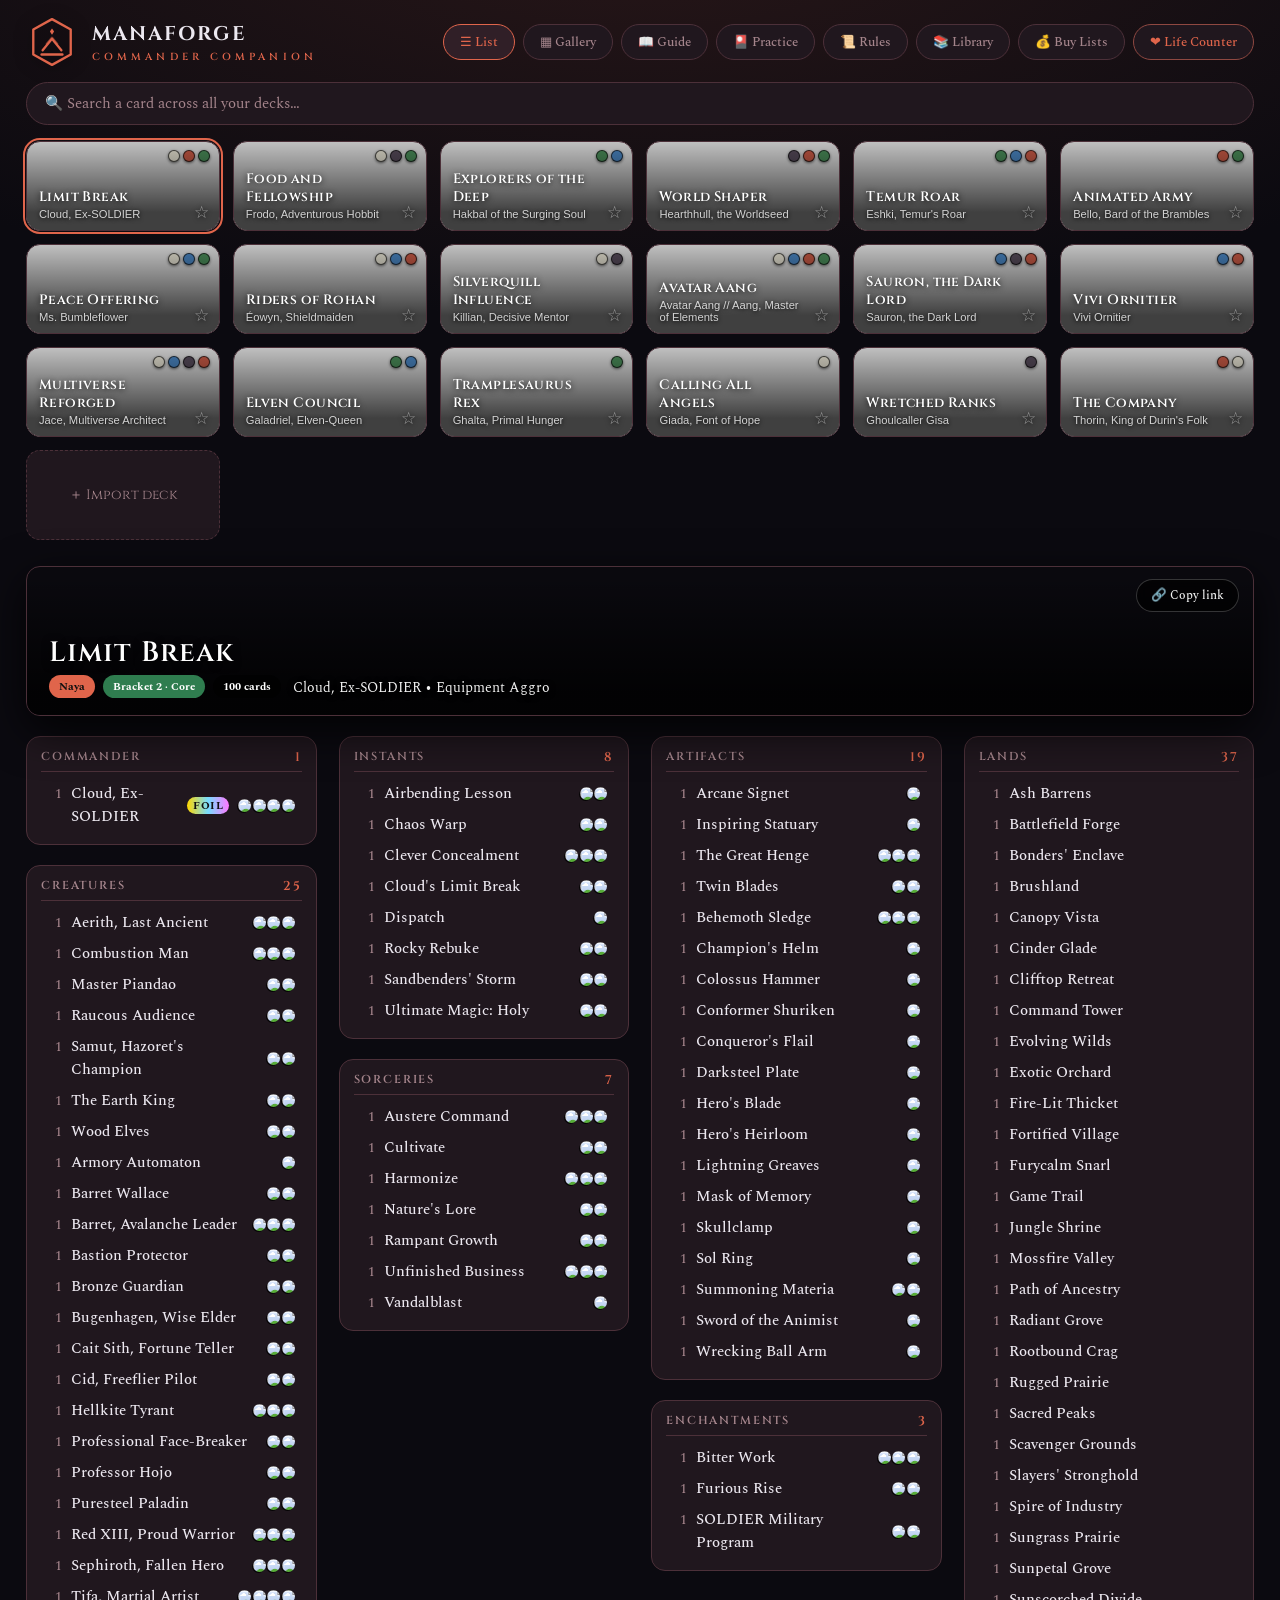
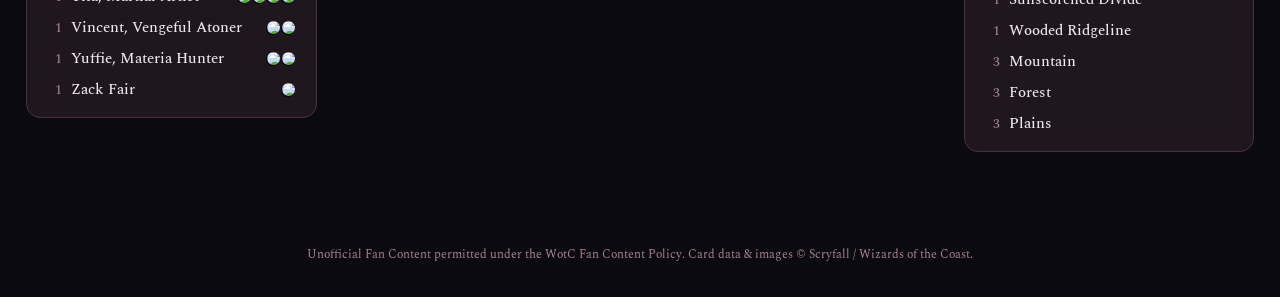
==== app.html @ bbaaf02a "Limit Break: Cloud plays the FIC 210 foil proxy art Co-Authored-By: Claude Opus 5.5 <noreply@anthrop" ====
<!DOCTYPE html>
<html lang="en" data-view="list">
<head>
<meta charset="utf-8">
<meta name="viewport" content="width=device-width, initial-scale=1, user-scalable=no">
<title>Manaforge — Command your decks</title>
<meta name="description" content="Manaforge — the Commander companion for the table. Deck library, play guides, mulligan trainer, life counter and solo goldfish table. Free, no account, works offline.">
<meta name="theme-color" content="#0b0a10">
<meta property="og:type" content="website">
<meta property="og:site_name" content="Manaforge">
<meta property="og:url" content="https://fraseraphael.github.io/mtg-companion/app.html">
<meta property="og:title" content="Manaforge — Moxfield builds your deck. Manaforge plays it.">
<meta property="og:description" content="A free Commander companion for the table: play guides, a mulligan trainer, a multiplayer life counter and a solo goldfish table. Paste a Moxfield export and go. No account.">
<meta property="og:image" content="https://fraseraphael.github.io/mtg-companion/og-manaforge.png">
<meta property="og:image:width" content="1200">
<meta property="og:image:height" content="630">
<meta property="og:image:alt" content="Manaforge's goldfish table and mulligan trainer on a phone">
<meta name="twitter:card" content="summary_large_image">
<meta name="twitter:title" content="Manaforge — Moxfield builds your deck. Manaforge plays it.">
<meta name="twitter:description" content="A free Commander companion for the table: play guides, a mulligan trainer, a life counter and a solo goldfish table. Paste a Moxfield export and go.">
<meta name="twitter:image" content="https://fraseraphael.github.io/mtg-companion/og-manaforge.png">
<link rel="canonical" href="https://fraseraphael.github.io/mtg-companion/app.html">
<link rel="manifest" href="deck-viewer.webmanifest">
<link rel="icon" href="icon-192.png">
<link rel="apple-touch-icon" href="icon-192.png">
<link rel="preconnect" href="https://fonts.googleapis.com">
<link rel="preconnect" href="https://fonts.gstatic.com" crossorigin>
<link href="https://fonts.googleapis.com/css2?family=Cinzel:wght@500;600;700&family=Spectral:ital,wght@0,400;0,500;0,600;1,400&display=swap" rel="stylesheet">
<style>
  :root {
    --font-display: 'Cinzel', 'Georgia', serif;
    --font-body: 'Spectral', 'Georgia', serif;
    --acc: #d9b45c;
    --ink: #0b0a10;
    --bgmix: color-mix(in srgb, var(--acc) 14%, var(--ink));
    --panel: color-mix(in srgb, var(--acc) 6%, #14121b);
    --panel2: color-mix(in srgb, var(--acc) 12%, #181522);
    --hover: color-mix(in srgb, var(--acc) 22%, #1c1926);
    --border: color-mix(in srgb, var(--acc) 20%, #272334);
    --text: #ece8f0;
    --muted: color-mix(in srgb, var(--acc) 22%, #948e9e);
    --shadow: 0 14px 44px #000c;
    --radius: 14px;
  }
  * { box-sizing: border-box; margin: 0; padding: 0; -webkit-tap-highlight-color: transparent; }
  html, body { min-height: 100vh; }
  body {
    background: var(--ink);
    background-image: radial-gradient(ellipse 120% 70% at 50% -10%, var(--bgmix) 0%, var(--ink) 65%);
    background-attachment: fixed;
    color: var(--text); font-family: var(--font-body);
    transition: background-image 0.4s;
  }
  .topbar {
    display: flex; align-items: center; justify-content: space-between; gap: 14px;
    padding: 16px 26px 4px; max-width: 1280px; margin: 0 auto; flex-wrap: wrap;
  }
  .brand { display: flex; align-items: center; gap: 14px; }
  .brand .mark { display: block; filter: drop-shadow(0 2px 8px #0008); }
  .brand .w1 { font-family: var(--font-display); font-size: 1.24rem; letter-spacing: 0.1em; text-transform: uppercase; color: var(--text); font-weight: 700; }
  .brand .w2 { font-family: var(--font-display); font-size: 0.64rem; letter-spacing: 0.4em; text-transform: uppercase; color: var(--acc); font-weight: 600; margin-top: 3px; }
  .controls { display: flex; gap: 8px; flex-wrap: wrap; }
  .ctl {
    background: var(--panel); border: 1px solid var(--border); color: var(--muted);
    border-radius: 999px; padding: 7px 16px; cursor: pointer; font-size: 0.8rem; transition: all 0.15s;
    font-family: var(--font-body); font-weight: 500;
  }
  .ctl:hover { color: var(--text); background: var(--panel2); }
  .ctl.active { color: var(--acc); border-color: var(--acc); background: var(--panel2); }
  .ctl.life { color: #e0654b; border-color: color-mix(in srgb, #e0654b 45%, var(--border)); }
  .decknav {
    display: grid; grid-template-columns: repeat(auto-fit, minmax(185px, 1fr));
    gap: 13px; padding: 16px 26px; max-width: 1280px; margin: 0 auto;
  }
  .decktab {
    position: relative; border-radius: var(--radius); overflow: hidden; cursor: pointer;
    border: 1px solid var(--border); height: 90px; background-size: cover; background-position: center 25%;
    transition: transform 0.16s, box-shadow 0.16s; text-align: left; padding: 0; flex-shrink: 0;
  }
  .decktab:hover { transform: translateY(-3px); box-shadow: var(--shadow); }
  .decktab .veil { position: absolute; inset: 0; background: linear-gradient(180deg, #0003 0%, #000b 80%); display: flex; flex-direction: column; justify-content: flex-end; padding: 10px 12px; }
  .decktab .d-name { color: #fff; font-family: var(--font-display); font-weight: 600; font-size: 0.85rem; letter-spacing: 0.03em; text-shadow: 0 1px 6px #000; }
  .decktab .d-sub { color: #ffffffc9; font-size: 0.7rem; margin-top: 2px; text-shadow: 0 1px 4px #000; }
  .decktab.active { outline: 2px solid var(--tab-acc); outline-offset: 1px; }
  .pips { position: absolute; top: 8px; right: 9px; }
  .pip { display: inline-block; width: 12px; height: 12px; border-radius: 50%; margin-left: 3px; border: 1.5px solid #000a; box-shadow: 0 1px 3px #0009; }
  .pip.W { background: #f8f4e3; } .pip.U { background: #4f8fd0; } .pip.B { background: #5c5060; }
  .pip.R { background: #d6604a; } .pip.G { background: #4f965f; }
  main { max-width: 1280px; margin: 0 auto; padding: 2px 26px 70px; }
  .hero {
    position: relative; border-radius: var(--radius); overflow: hidden; border: 1px solid var(--border);
    height: 150px; background-size: cover; background-position: center 22%; margin: 8px 0 20px; box-shadow: var(--shadow);
  }
  .hero .veil { position: absolute; inset: 0; display: flex; flex-direction: column; justify-content: flex-end; padding: 16px 22px; background: linear-gradient(180deg, #0002 10%, #000c 85%); }
  .hero h2 { font-family: var(--font-display); font-weight: 600; font-size: 1.75rem; letter-spacing: 0.04em; color: #fff; text-shadow: 0 2px 10px #000; }
  .hero p { color: #fffffff2; font-size: 0.88rem; margin-top: 4px; text-shadow: 0 1px 6px #000; }
  .hero .badge { display: inline-block; background: var(--acc); color: #101010; font-size: 0.71rem; font-weight: 700; padding: 3px 10px; border-radius: 999px; margin-right: 8px; text-shadow: none; vertical-align: 2px; }
  .hero .badge.dim { background: #000a; color: #fff; }
  /* Bracket badge, WotC Commander Brackets: 1 Exhibition / 2 Core / 3 Upgraded /
     4 Optimized / 5 cEDH. Colour ramps with power so a pod read is instant. */
  .hero .badge.br { background: #2f7d4f; color: #fff; }
  .hero .badge.br[data-b="3"] { background: #b8862b; }
  .hero .badge.br[data-b="4"] { background: #c2502e; }
  .hero .badge.br[data-b="5"] { background: #a01f2e; }
  /* Share control: floats over the hero art, top-right, so a deck link is one tap away. */
  .hero .sharebtn {
    position: absolute; top: 12px; right: 14px; z-index: 2;
    background: #000000a6; border: 1px solid #ffffff33; color: #fffffff2;
    border-radius: 999px; padding: 6px 14px; cursor: pointer; font-size: 0.78rem;
    font-family: var(--font-body); font-weight: 500; backdrop-filter: blur(6px);
    transition: all 0.15s; text-shadow: none; white-space: nowrap;
  }
  .hero .sharebtn:hover { background: var(--acc); border-color: var(--acc); color: #101010; }
  .hero .sharebtn.copied { background: var(--acc); border-color: var(--acc); color: #101010; }
  .columns { column-width: 275px; column-gap: 22px; }
  .section { break-inside: avoid; margin-bottom: 20px; background: var(--panel); border: 1px solid var(--border); border-radius: var(--radius); padding: 12px 14px; }
  .section h3 {
    font-family: var(--font-display); font-weight: 600;
    font-size: 0.72rem; text-transform: uppercase; letter-spacing: 0.16em; color: var(--muted);
    padding-bottom: 7px; margin-bottom: 6px; border-bottom: 1px solid var(--border);
  }
  .section h3 .cnt { float: right; color: var(--acc); font-size: 0.8rem; }
  .card-row { display: flex; gap: 9px; padding: 4px 7px; border-radius: 7px; font-size: 0.93rem; font-weight: 500; cursor: default; align-items: baseline; }
  .card-row:hover { background: var(--hover); }
  .card-row .qty { color: var(--muted); min-width: 1.1em; text-align: right; font-size: 0.8rem; }
  .card-row .nm { flex: 1; }
  .card-row .mana { white-space: nowrap; display: inline-flex; gap: 1.5px; align-self: center; }
  .card-row .mana img { width: 13px; height: 13px; display: block; border-radius: 50%; box-shadow: -1px 1px 0 rgba(0,0,0,0.85); }
  .gal-section { margin-bottom: 26px; }
  .gal-section h3 { font-family: var(--font-display); font-weight: 600; font-size: 0.76rem; text-transform: uppercase; letter-spacing: 0.16em; color: var(--muted); margin: 0 4px 10px; }
  .gal-section h3 .cnt { color: var(--acc); margin-left: 8px; }
  .grid { display: grid; grid-template-columns: repeat(auto-fill, minmax(150px, 1fr)); gap: 12px; }
  .gcard { position: relative; border-radius: 8px; cursor: default; transition: transform 0.14s; }
  .gcard img { width: 100%; border-radius: 4.5%/3.5%; display: block; box-shadow: 0 4px 14px #0007; background: var(--panel2); aspect-ratio: 488/680; }
  .gcard:hover { transform: scale(1.045); z-index: 2; }
  .gcard .flipbtn {
    position: absolute; bottom: 6px; right: 6px; width: 28px; height: 28px; border-radius: 50%; z-index: 2;
    border: 1px solid #ffffff45; background: #000000a8; color: var(--acc); cursor: pointer; font-size: 0.9rem; line-height: 1;
  }
  .gcard[data-face="back"] img { box-shadow: 0 0 0 2px var(--acc), 0 4px 14px #0007; }
  /* finish overlays: a foil sheen, a surge-foil ripple, an etched metal grain — read off the decklist marker */
  .gcard.fx::after { content: ""; position: absolute; inset: 0; border-radius: 4.5%/3.5%; pointer-events: none; mix-blend-mode: screen; }
  .gcard.fx-foil::after { opacity: 0.5; background: linear-gradient(115deg, transparent 22%, rgba(255,70,160,0.55) 36%, rgba(70,230,255,0.55) 46%, rgba(255,240,80,0.55) 56%, rgba(120,255,140,0.45) 64%, transparent 78%); background-size: 320% 320%; animation: foilsheen 5s ease-in-out infinite alternate; }
  .gcard.fx-surge::after { opacity: 0.6; background:
      repeating-radial-gradient(ellipse 140% 60% at 50% 115%, rgba(255,60,180,0.0) 0 7px, rgba(255,60,180,0.5) 7px 10px, rgba(60,220,255,0.5) 10px 13px, rgba(255,235,90,0.5) 13px 16px, rgba(90,255,150,0.45) 16px 19px, transparent 19px 26px),
      linear-gradient(115deg, transparent 30%, rgba(255,255,255,0.55) 50%, transparent 70%);
    background-size: 100% 100%, 320% 320%; animation: surgesheen 3.2s linear infinite; }
  .gcard.fx-etched::after { opacity: 0.45; background:
      repeating-linear-gradient(45deg, rgba(255,255,255,0.28) 0 1.5px, transparent 1.5px 5px),
      linear-gradient(115deg, transparent 30%, rgba(255,220,140,0.6) 50%, transparent 70%);
    background-size: 100% 100%, 320% 320%; animation: foilsheen 6s ease-in-out infinite alternate; }
  .gcard .finbadge { position: absolute; bottom: 6px; left: 6px; background: linear-gradient(90deg,#ffd700,#7df,#f7f); color: #101010; font-size: 0.58rem; font-weight: 700; letter-spacing: 0.04em; border-radius: 999px; padding: 1px 7px; pointer-events: none; }
  .gcard.fx-surge .finbadge { background: linear-gradient(90deg,#f7f,#7df,#8f8,#ffd700); }
  .gcard.fx-etched .finbadge { background: linear-gradient(90deg,#e8d9a8,#fff,#c9b77a); }
  .card-row .fin { font-size: 0.68rem; font-weight: 700; letter-spacing: 0.04em; text-transform: uppercase; background: linear-gradient(90deg,#ffd700,#7df,#f7f); color: #101010; border-radius: 999px; padding: 0 6px; margin-left: 6px; align-self: center; }
  @keyframes foilsheen { from { background-position: 0% 0%; } to { background-position: 100% 100%; } }
  @keyframes surgesheen { from { background-position: 0 0, 0% 0%; } to { background-position: 0 0, 100% 100%; } }
  @media (prefers-reduced-motion: reduce) { .gcard.fx::after { animation: none; } }
  .gcard .qbadge { position: absolute; top: -7px; right: -7px; background: var(--acc); color: #101010; font-size: 0.72rem; font-weight: 700; border-radius: 999px; padding: 2px 8px; box-shadow: 0 2px 6px #0008; }
  /* ---------- GUIDE VIEW ---------- */
  .guide-cols { column-width: 330px; column-gap: 22px; }
  .gsec { break-inside: avoid; margin-bottom: 20px; background: var(--panel); border: 1px solid var(--border); border-radius: var(--radius); padding: 14px 16px; }
  .gsec h3 { font-family: var(--font-display); font-weight: 600; font-size: 0.74rem; text-transform: uppercase; letter-spacing: 0.16em; color: var(--acc); padding-bottom: 8px; margin-bottom: 8px; border-bottom: 1px solid var(--border); }
  .gsec p, .gsec li { font-size: 0.9rem; line-height: 1.5; color: var(--text); }
  .gsec ul { list-style: none; }
  .gsec li { padding: 4px 0 4px 2px; }
  .gsec li b:first-child, .gsec .kc { color: var(--acc); }
  .gsec .kc { cursor: default; font-weight: 600; }
  .gsec .kc:hover { text-decoration: underline dotted; }
  .gsec .phase { color: var(--acc); font-weight: 600; }
  .gsec li.keep::before { content: "\2713  "; color: #5fae6a; font-weight: 700; }
  .gsec li.ship::before { content: "\2717  "; color: #d6604a; font-weight: 700; }
  .gsec li.tip::before { content: "\2726  "; color: var(--acc); }
  [data-view="list"] .gallery, [data-view="list"] .guide, [data-view="list"] .hand { display: none; }
  [data-view="gallery"] .columns, [data-view="gallery"] .guide, [data-view="gallery"] .hand { display: none; }
  [data-view="guide"] .columns, [data-view="guide"] .gallery, [data-view="guide"] .hand { display: none; }
  [data-view="hand"] .columns, [data-view="hand"] .gallery, [data-view="hand"] .guide { display: none; }
  /* ---------- MULLIGAN TRAINER ---------- */
  .hand-controls { display: flex; gap: 10px; flex-wrap: wrap; align-items: center; margin-bottom: 16px; }
  .hand-controls .ctl.primary { color: #101010; background: var(--acc); border-color: var(--acc); font-weight: 600; }
  .hand-note { color: var(--muted); font-size: 0.85rem; }
  .hand-grid { display: grid; grid-template-columns: repeat(auto-fill, minmax(130px, 1fr)); gap: 12px; margin-bottom: 18px; }
  .hand-grid .gcard img { box-shadow: 0 6px 18px #0009; }
  .verdict { border-radius: var(--radius); border: 1px solid var(--border); background: var(--panel); padding: 16px 18px; margin-bottom: 20px; }
  .verdict h3 { font-family: var(--font-display); letter-spacing: 0.12em; text-transform: uppercase; font-size: 0.9rem; margin-bottom: 10px; }
  .verdict.keep h3 { color: #5fae6a; } .verdict.risky h3 { color: #d9b45c; } .verdict.ship h3 { color: #d6604a; }
  .verdict li { font-size: 0.9rem; line-height: 1.5; margin: 4px 0 4px 18px; }
  .hand-empty { text-align: center; color: var(--muted); padding: 60px 20px; font-size: 0.95rem; }
  /* ---------- IMPORT ---------- */
  .decktab.importtile { background: var(--panel); display: flex; align-items: center; justify-content: center; border-style: dashed; }
  .decktab.importtile span { color: var(--muted); font-size: 0.85rem; font-family: var(--font-display); }
  .decktab.importtile:hover span { color: var(--acc); }
  .tab-fav {
    position: absolute; bottom: 5px; right: 7px; z-index: 2; background: none; border: none;
    font-size: 1.05rem; line-height: 1; cursor: pointer; color: #ffffff7a; text-shadow: 0 1px 5px #000;
    padding: 3px; transition: transform 0.12s, color 0.12s;
  }
  .tab-fav:hover { transform: scale(1.25); color: #fff; }
  .tab-fav.faved { color: #f5c542; }
  .decktab .d-name, .decktab .d-sub { padding-right: 22px; }
  .tab-x {
    position: absolute; top: 6px; left: 8px; z-index: 2; width: 22px; height: 22px; border-radius: 50%;
    border: 1px solid #ffffff40; background: #00000080; color: #fff; font-size: 0.7rem; cursor: pointer; line-height: 1;
  }
  #importov .ovpanel { width: min(94vw, 560px); text-align: left; }
  #importov textarea {
    width: 100%; height: 200px; background: var(--panel2); border: 1px solid var(--border); border-radius: 10px;
    color: var(--text); font-family: monospace; font-size: 0.8rem; padding: 10px; outline: none; resize: vertical;
  }
  #importov input[type="text"], #importov select {
    width: 100%; background: var(--panel2); border: 1px solid var(--border); border-radius: 10px;
    color: var(--text); font-family: var(--font-body); font-size: 0.9rem; padding: 8px 12px; outline: none; margin-top: 8px;
  }
  #importov .ilabel { font-size: 0.7rem; text-transform: uppercase; letter-spacing: 0.14em; color: var(--muted); margin-top: 12px; font-family: var(--font-display); }
  #importStatus { font-size: 0.85rem; color: var(--muted); margin-top: 10px; min-height: 1.2em; }
  #importStatus.err { color: #d6604a; }
  /* Import validation surfaces. Every one of these is display:none until the importer has
     something real to say, so a clean 100-card paste never sees any of them. */
  #importProgress { margin-top: 14px; }
  .impbar { height: 6px; border-radius: 999px; background: var(--panel2); border: 1px solid var(--border); overflow: hidden; }
  .impbar i { display: block; height: 100%; width: 0; background: var(--acc); transition: width 0.18s ease-out; }
  .impprog { font-size: 0.8rem; color: var(--muted); margin-top: 7px; }
  .impwarn {
    margin-top: 14px; border: 1px solid #c98a3d66; border-left: 3px solid #c98a3d;
    border-radius: 10px; background: #c98a3d14; padding: 11px 13px;
  }
  .impwarn.bad { border-color: #d6604a66; border-left-color: #d6604a; background: #d6604a14; }
  .impwarn-t { font-size: 0.86rem; line-height: 1.45; color: var(--text); }
  .impwarn-t b { color: var(--acc); }
  .impwarn-sub { font-size: 0.76rem; color: var(--muted); margin-top: 5px; }
  .impnames { font-size: 0.8rem; color: var(--muted); margin-top: 8px; max-height: 118px; overflow-y: auto; line-height: 1.6; }
  .impnames .bad { color: #e08a5a; }
  .impulist { margin-top: 9px; max-height: 260px; overflow-y: auto; -webkit-overflow-scrolling: touch; }
  .impurow { padding: 9px 0; border-top: 1px solid var(--border); }
  .impurow:first-child { border-top: none; }
  .impuname { font-family: monospace; font-size: 0.82rem; color: var(--text); word-break: break-word; }
  .impurow.fixed .impuname { color: #57a468; text-decoration: none; }
  .impurow.dropped .impuname { color: var(--muted); text-decoration: line-through; }
  .impubtns { display: flex; gap: 8px; margin-top: 7px; flex-wrap: wrap; }
  .impubtns .lc-btn { min-height: 44px; min-width: 88px; flex: 1; }
  .impustate { font-size: 0.78rem; color: var(--muted); margin-top: 6px; }
  #importSave[disabled] { opacity: 0.45; cursor: not-allowed; }
  #imptoast {
    position: fixed; left: 50%; bottom: 22px; transform: translateX(-50%); z-index: 90;
    max-width: min(92vw, 420px); background: var(--panel); border: 1px solid var(--border);
    border-left: 3px solid var(--acc); border-radius: 10px; padding: 11px 15px;
    font-size: 0.84rem; color: var(--text); box-shadow: 0 8px 26px #000a; display: none;
  }
  #imptoast.open { display: block; }
  .ihelp { margin-top: 12px; border: 1px solid var(--border); border-radius: 10px; background: var(--panel2); }
  .ihelp summary {
    cursor: pointer; padding: 9px 13px; font-size: 0.82rem; color: var(--acc);
    font-family: var(--font-display); letter-spacing: 0.06em; list-style: none;
  }
  .ihelp summary::before { content: "\25B8  "; }
  .ihelp[open] summary::before { content: "\25BE  "; }
  .ihelp .ibody { padding: 2px 14px 12px; font-size: 0.85rem; line-height: 1.55; color: var(--text); }
  .ihelp ol { margin: 6px 0 10px 18px; }
  .ihelp li { margin: 5px 0; }
  .ihelp b { color: var(--acc); }
  .ihelp .iex {
    background: var(--ink); border: 1px solid var(--border); border-radius: 8px;
    font-family: monospace; font-size: 0.75rem; padding: 8px 12px; color: var(--muted); white-space: pre; overflow-x: auto;
  }
  .ihelp .inote { color: var(--muted); font-size: 0.78rem; margin-top: 8px; }
  /* ---------- LIBRARY (collection) ---------- */
  #lib { position: fixed; inset: 0; z-index: 160; background: var(--ink); background-image: radial-gradient(ellipse 120% 70% at 50% -10%, var(--bgmix) 0%, var(--ink) 65%); display: none; flex-direction: column; }
  #lib.open { display: flex; }
  .lib-bar { display: flex; align-items: center; gap: 8px; padding: 10px 14px; flex-wrap: wrap; background: var(--panel); border-bottom: 1px solid var(--border); }
  .lib-bar .ttl { font-family: var(--font-display); font-size: 0.8rem; letter-spacing: 0.2em; text-transform: uppercase; color: var(--acc); margin-right: 4px; }
  .lib-bar input, .lib-bar select {
    background: var(--panel2); border: 1px solid var(--border); border-radius: 999px; color: var(--text);
    font-family: var(--font-body); font-size: 0.85rem; padding: 7px 14px; outline: none;
  }
  .lib-bar input { flex: 1; min-width: 140px; }
  .lib-count { color: var(--muted); font-size: 0.8rem; white-space: nowrap; }
  .lib-grid { flex: 1; overflow-y: auto; padding: 14px; display: grid; grid-template-columns: repeat(auto-fill, minmax(170px, 1fr)); gap: 12px; align-content: flex-start; }
  .lib-grid .gcard { cursor: pointer; }
  #buy { position: fixed; inset: 0; z-index: 160; background: var(--ink); background-image: radial-gradient(ellipse 120% 70% at 50% -10%, var(--bgmix) 0%, var(--ink) 65%); display: none; flex-direction: column; }
  #buy.open { display: flex; }
  .buy-body { flex: 1; overflow-y: auto; padding: 14px; }
  .buy-proj { margin: 0 auto 26px; max-width: 900px; border: 1px solid var(--border); border-radius: 14px; background: var(--panel); overflow: hidden; }
  .buy-head { padding: 13px 16px; background: var(--panel2); border-bottom: 1px solid var(--border); }
  .buy-head h3 { margin: 0 0 3px; font-family: var(--font-display); color: var(--acc); font-size: 1.05rem; }
  .buy-head .meta { color: var(--muted); font-size: 0.78rem; }
  .buy-head .note { color: var(--muted); font-size: 0.78rem; margin-top: 6px; font-style: italic; }
  .buy-tier { padding: 8px 16px 4px; font-family: var(--font-display); font-size: 0.72rem; letter-spacing: 0.16em; text-transform: uppercase; color: var(--acc); }
  table.buy-tbl { width: 100%; border-collapse: collapse; font-size: 0.85rem; }
  table.buy-tbl th { text-align: left; color: var(--muted); font-weight: 600; font-size: 0.72rem; text-transform: uppercase; letter-spacing: 0.08em; padding: 6px 16px; border-bottom: 1px solid var(--border); }
  table.buy-tbl td { padding: 6px 16px; border-bottom: 1px solid rgba(255,255,255,0.045); }
  table.buy-tbl tr:hover td { background: rgba(255,255,255,0.035); }
  table.buy-tbl td.num { text-align: right; white-space: nowrap; font-variant-numeric: tabular-nums; }
  table.buy-tbl td.nm { cursor: pointer; }
  table.buy-tbl td.nm:hover { color: var(--acc); }
  .buy-sub { color: var(--muted); font-size: 0.74rem; }
  .buy-tot { padding: 10px 16px; background: var(--panel2); border-top: 1px solid var(--border); display: flex; justify-content: space-between; font-size: 0.86rem; }
  .buy-tot b { color: var(--acc); font-variant-numeric: tabular-nums; }
  @media (max-width: 720px) { table.buy-tbl th:nth-child(2), table.buy-tbl td:nth-child(2) { display: none; } }
  @media (max-width: 720px) { .lib-grid { grid-template-columns: repeat(auto-fill, minmax(104px, 1fr)); gap: 8px; } }
  .lib-empty { grid-column: 1/-1; text-align: center; color: var(--muted); padding: 50px 20px; }
  .deckbadge { position: absolute; top: 6px; left: 6px; max-width: calc(100% - 46px); overflow: hidden; text-overflow: ellipsis; white-space: nowrap; background: #101018ee; color: var(--text); border: 1px solid var(--acc); font-size: 0.6rem; font-weight: 600; border-radius: 999px; padding: 1px 7px; }
  .proxybadge { position: absolute; bottom: 6px; left: 6px; background: #2a2a2a; color: #f0d48a; border: 1px solid #f0d48a; font-size: 0.6rem; font-weight: 700; letter-spacing: 0.06em; border-radius: 999px; padding: 1px 7px; }
  .foilbadge { position: absolute; bottom: 6px; left: 6px; background: linear-gradient(90deg,#ffd700,#7df,#f7f); color: #101010; font-size: 0.6rem; font-weight: 700; border-radius: 999px; padding: 1px 7px; }
  /* ---------- GOLDFISH TABLE ---------- */
  #gf { position: fixed; inset: 0; z-index: 180; background: var(--ink); display: none; flex-direction: column; }
  #gf.open { display: flex; }
  .gf-bar {
    display: flex; align-items: center; gap: 6px; padding: 6px 8px; flex-wrap: wrap;
    background: var(--panel); border-bottom: 1px solid var(--border);
  }
  .gf-bar .lc-btn { padding: 8px 14px; font-size: 0.88rem; }
  .gf-bar .gf-turn { font-family: var(--font-display); color: var(--acc); font-size: 0.95rem; white-space: nowrap; }
  .gf-bar .gf-life { font-family: var(--font-display); color: var(--text); font-size: 1rem; white-space: nowrap; }
  .gf-zonebar {
    display: flex; gap: 6px; padding: 6px 8px; align-items: center; flex-wrap: wrap;
    background: color-mix(in srgb, var(--panel) 60%, var(--ink)); border-bottom: 1px solid var(--border);
  }
  .gf-chip {
    background: var(--panel2); border: 1px solid var(--border); border-radius: 999px; color: var(--muted);
    padding: 6px 15px; font-size: 0.86rem; cursor: pointer; font-family: var(--font-body);
  }
  .gf-chip.on { color: var(--acc); border-color: var(--acc); }
  .gf-field { flex: 1; overflow-y: auto; padding: 10px; display: flex; flex-wrap: wrap; gap: 8px; align-content: flex-start; }
  .gf-field.rows { flex-direction: column; flex-wrap: nowrap; gap: 4px; }
  .gfrow { display: flex; flex-wrap: wrap; gap: 8px; align-content: flex-start; min-height: 0; }
  .gfrow-label {
    font-family: var(--font-display); font-size: 0.6rem; text-transform: uppercase; letter-spacing: 0.2em;
    color: color-mix(in srgb, var(--muted) 65%, transparent); padding: 6px 2px 3px;
    border-bottom: 1px dashed color-mix(in srgb, var(--border) 60%, transparent); margin-bottom: 6px;
  }
  .gf-empty { width: 100%; text-align: center; color: var(--muted); padding: 40px 16px; font-size: 0.9rem; }
  #gflib { position: absolute; inset: 0; z-index: 30; background: color-mix(in srgb, var(--ink) 96%, transparent); display: none; flex-direction: column; }
  #gflib.open { display: flex; }
  .gflib-bar { display: flex; align-items: center; gap: 8px; padding: 10px 12px; background: var(--panel); border-bottom: 1px solid var(--border); flex-wrap: wrap; }
  .gflib-bar .ttl { font-family: var(--font-display); font-size: 0.78rem; letter-spacing: 0.2em; text-transform: uppercase; color: var(--acc); }
  .gflib-bar input { flex: 1; min-width: 150px; background: var(--panel2); border: 1px solid var(--border); border-radius: 999px;
    color: var(--text); font-family: var(--font-body); font-size: 0.88rem; padding: 8px 15px; outline: none; }
  .gflib-list { flex: 1; overflow-y: auto; padding: 10px 12px; }
  .gflib-row { display: flex; align-items: center; gap: 10px; padding: 5px 4px; border-bottom: 1px solid rgba(255,255,255,0.05); }
  .gflib-row img { width: 38px; border-radius: 3px; background: var(--panel2); }
  .gflib-row .n { flex: 1; font-size: 0.88rem; }
  .gflib-row .mv { color: var(--muted); font-size: 0.76rem; white-space: nowrap; }
  .gflib-row button { font-size: 0.74rem; padding: 4px 9px; }
  .gf-warn { color: #e8b04b; font-size: 0.78rem; }
  #gfkeys { position: absolute; inset: 0; z-index: 40; background: #000000d8; display: none; align-items: center; justify-content: center; padding: 20px; }
  #gfkeys.open { display: flex; }
  .gfkeys-card { background: var(--panel); border: 1px solid var(--border); border-radius: 14px; padding: 18px 22px; max-width: 460px; width: 100%; }
  .gfkeys-card h3 { margin: 0 0 12px; font-family: var(--font-display); color: var(--acc); font-size: 1rem; }
  .gfkeys-card table { width: 100%; font-size: 0.85rem; border-collapse: collapse; }
  .gfkeys-card td { padding: 4px 0; }
  .gfkeys-card kbd { background: var(--panel2); border: 1px solid var(--border); border-bottom-width: 2px; border-radius: 5px;
    padding: 1px 7px; font-family: var(--font-body); font-size: 0.8rem; color: var(--acc); }
  .gfcard { position: relative; width: clamp(92px, 9.5vw, 150px); transition: transform 0.15s; }
  .gfcard img { width: 100%; border-radius: 4.5%/3.5%; display: block; box-shadow: 0 3px 10px #0008; background: var(--panel2); aspect-ratio: 488/680; }
  .gfcard.tapped { transform: rotate(90deg) translateY(-10%); margin: 0 14px; }
  .gfcard .gfflip {
    position: absolute; bottom: 4px; left: 4px; width: 24px; height: 24px; border-radius: 50%;
    border: 1px solid #ffffff45; background: #000000a8; color: var(--acc); cursor: pointer; font-size: 0.8rem; line-height: 1; z-index: 2;
  }
  .gfcard.flipped img { box-shadow: 0 0 0 2px var(--acc), 0 3px 10px #0008; }
  .gfcard .gfmenu {
    position: absolute; bottom: 4px; right: 4px; width: 24px; height: 24px; border-radius: 50%;
    border: 1px solid #ffffff45; background: #000000a8; color: #fff; cursor: pointer; font-size: 0.72rem; line-height: 1; z-index: 2;
  }
  .gfcard .gfc {
    position: absolute; top: -6px; left: -6px; background: var(--acc); color: #101010; font-weight: 700;
    font-size: 0.7rem; border-radius: 999px; padding: 2px 7px; box-shadow: 0 2px 6px #0008; z-index: 3;
    border: none; cursor: pointer; font-family: var(--font-body); line-height: 1.3;
  }
  .gfcard .gfplus {
    position: absolute; top: 4px; right: 4px; width: 24px; height: 24px; border-radius: 50%;
    border: 1px solid #ffffff45; background: #000000a8; color: var(--acc); cursor: pointer; font-size: 0.8rem;
    font-weight: 700; line-height: 1; z-index: 2; font-family: var(--font-body);
  }
  .gfcard.token .tokface {
    width: 100%; aspect-ratio: 488/680; border-radius: 4.5%/3.5%; background: linear-gradient(160deg, var(--panel2), var(--hover));
    border: 1px dashed var(--border); display: flex; align-items: center; justify-content: center; text-align: center;
    font-size: 0.72rem; color: var(--text); padding: 6px; word-break: break-word;
  }
  /* a stack of identical tokens: one card, a pile shadow, and a count badge */
  .gfcard.token.stack .tokface {
    box-shadow: 3px 3px 0 -1px var(--panel), 3px 3px 0 0 var(--border), 6px 6px 0 -1px var(--panel), 6px 6px 0 0 var(--border);
  }
  .gfcard .gfn {
    position: absolute; bottom: 6px; right: 6px; background: var(--acc); color: #101010; font-weight: 700;
    font-size: 0.74rem; border-radius: 999px; padding: 2px 8px; box-shadow: 0 2px 6px #0008; z-index: 3;
    font-family: var(--font-body); line-height: 1.3; pointer-events: none;
  }
  /* token maker sheet */
  .tokmk { display: grid; gap: 10px; }
  .tokmk .row { display: flex; gap: 8px; align-items: center; flex-wrap: wrap; }
  .tokmk .chips { display: flex; flex-wrap: wrap; gap: 6px; }
  .tokmk input { background: var(--panel2); border: 1px solid var(--border); color: var(--text); border-radius: 8px; padding: 9px 10px; font-family: var(--font-body); font-size: 0.9rem; }
  .tokmk input[type=text] { flex: 1; min-width: 150px; }
  .tokmk input[type=number] { width: 62px; text-align: center; }
  #gfsheet .tokmk .lc-btn { width: auto; padding: 9px 14px; } /* beats the sheet's full-width button rule */
  #gfsheet .tokmk [data-tokgo] { flex: 1; }
  .tokmk .gf-chip { padding: 5px 12px; font-size: 0.8rem; }
  .tokmk .tokhint { color: var(--muted); font-size: 0.75rem; text-align: center; }
  .gf-handwrap { border-top: 1px solid var(--border); background: color-mix(in srgb, var(--panel) 70%, var(--ink)); }
  .gf-handlabel { font-size: 0.62rem; text-transform: uppercase; letter-spacing: 0.16em; color: var(--muted); padding: 5px 10px 0; font-family: var(--font-display); }
  /* hand as a held fan of cards */
  .gf-hand { position: relative; height: clamp(170px, 24vh, 250px); padding: 4px 10px; overflow: visible; touch-action: none; }
  .gf-hand .gfcard {
    position: absolute; bottom: 8px; left: 50%; width: clamp(100px, 11vw, 165px); cursor: pointer;
    transform-origin: 50% 100%;
    transform: translateX(var(--tx, 0px)) translateY(var(--ty, 0px)) rotate(var(--rot, 0deg));
    transition: transform 0.18s ease;
  }
  .gf-hand .gfcard.peek {
    transform: translateX(var(--tx, 0px)) translateY(-58%) rotate(0deg) scale(1.9);
    z-index: 80 !important;
  }
  .gf-hand .gfmenu { display: none; }
  .gf-hand .gf-empty { position: static; }
  /* radial action menu */
  #gfradial { position: fixed; inset: 0; z-index: 245; background: #000000d9; display: none; align-items: center; justify-content: center; }
  #gfradial.open { display: flex; }
  .radialwrap { position: relative; width: min(94vw, 92vh, 470px); height: min(94vw, 92vh, 470px); animation: radspin 0.28s ease-out; }
  @keyframes radspin { from { transform: rotate(-28deg) scale(0.72); opacity: 0; } to { transform: rotate(0deg) scale(1); opacity: 1; } }
  .radialwrap .rcenter {
    position: absolute; left: 50%; top: 50%; transform: translate(-50%, -50%); width: 45%;
    border-radius: 4.5%/3.5%; box-shadow: 0 14px 48px #000e; display: block;
  }
  .radialwrap .rcenter.tokface { aspect-ratio: 488/680; background: linear-gradient(160deg, var(--panel2), var(--hover)); border: 1px dashed var(--border); display: flex; align-items: center; justify-content: center; color: var(--text); text-align: center; padding: 8px; font-size: 0.85rem; }
  .rbtn {
    position: absolute; transform: translate(-50%, -50%); white-space: nowrap; cursor: pointer;
    background: var(--panel); border: 1px solid var(--acc); color: var(--text); border-radius: 999px;
    padding: 9px 15px; font-size: 0.8rem; font-family: var(--font-body); box-shadow: 0 4px 16px #000b; z-index: 2;
  }
  .rbtn:hover { background: var(--hover); color: var(--acc); }
  .rhint { position: absolute; bottom: -34px; left: 0; right: 0; text-align: center; color: var(--muted); font-size: 0.75rem; }
  /* action sheet */
  #gfsheet {
    position: fixed; left: 0; right: 0; bottom: 0; z-index: 240; background: var(--panel);
    border-top: 1px solid var(--border); border-radius: 16px 16px 0 0; padding: 12px; display: none;
    max-height: 60vh; overflow-y: auto; box-shadow: 0 -10px 40px #000c;
  }
  #gfsheet.open { display: block; }
  #gfsheet h4 { font-family: var(--font-display); font-size: 0.8rem; color: var(--acc); margin-bottom: 10px; text-align: center; }
  #gfsheet .sheetgrid { display: grid; grid-template-columns: repeat(auto-fill, minmax(130px, 1fr)); gap: 8px; }
  #gfsheet .lc-btn { width: 100%; padding: 10px 6px; }
  /* scry rows */
  .scryrow { display: flex; align-items: center; gap: 8px; padding: 6px 0; border-bottom: 1px solid var(--border); }
  .scryrow img { width: 44px; border-radius: 4px; }
  .scryrow .sname { flex: 1; font-size: 0.85rem; }
  .scryrow .lc-btn { padding: 5px 9px; font-size: 0.7rem; }
  /* short screens (phone landscape): compact goldfish layout so the battlefield keeps room */
  @media (max-height: 540px) {
    .gf-bar { padding: 4px 6px; }
    .gf-bar .lc-btn { padding: 5px 9px; font-size: 0.72rem; }
    .gf-bar .gf-turn { font-size: 0.75rem; }
    .gf-bar .gf-life { font-size: 0.8rem; }
    .gf-zonebar { padding: 4px 8px; }
    .gf-chip { padding: 3px 10px; font-size: 0.7rem; }
    .gf-handlabel { display: none; }
    .gf-hand { height: 116px; }
    .gf-hand .gfcard { width: 82px; }
    .gfcard { width: 78px; }
    .gf-hand .gfcard.peek { transform: translateX(var(--tx, 0px)) translateY(-72%) rotate(0deg) scale(1.6); }
    .rbtn { padding: 6px 10px; font-size: 0.7rem; }
  }
  /* ---------- RULES OVERLAY ---------- */
  #rules { position: fixed; inset: 0; z-index: 150; background: var(--ink); display: none; flex-direction: column; }
  #rules.open { display: flex; }
  #rules .rbar { display: flex; gap: 10px; align-items: center; padding: 10px 14px; background: var(--panel); border-bottom: 1px solid var(--border); }
  #rules .rbar input {
    flex: 1; background: var(--panel2); border: 1px solid var(--border); border-radius: 999px;
    color: var(--text); font-family: var(--font-body); font-size: 0.9rem; padding: 8px 16px; outline: none;
  }
  #rules .rbody { flex: 1; overflow-y: auto; padding: 18px; max-width: 1000px; margin: 0 auto; width: 100%; }
  .rsec { margin-bottom: 22px; background: var(--panel); border: 1px solid var(--border); border-radius: var(--radius); padding: 14px 18px; }
  .rsec h3 { font-family: var(--font-display); font-weight: 600; font-size: 0.78rem; text-transform: uppercase; letter-spacing: 0.16em; color: var(--acc); margin-bottom: 10px; }
  .phase-row { display: flex; gap: 10px; padding: 6px 0; border-bottom: 1px solid var(--border); font-size: 0.9rem; }
  .phase-row:last-child { border-bottom: none; }
  .phase-row .pn { min-width: 130px; font-weight: 600; color: var(--acc); }
  .gterm { padding: 7px 0; border-bottom: 1px solid var(--border); font-size: 0.9rem; line-height: 1.5; }
  .gterm:last-child { border-bottom: none; }
  .gterm b { color: var(--acc); }
  .gterm.hidden { display: none; }
  /* ---------- PREVIEW ---------- */
  /* preview must float above every overlay (Library 160, Goldfish 180, Life 200) */
  #preview { position: fixed; z-index: 320; pointer-events: none; display: none; width: 300px; filter: drop-shadow(0 16px 44px #000c); }
  #preview img { width: 100%; border-radius: 4.5%/3.5%; display: block; }
  #preview img[hidden] { display: none; }   /* the rule above would otherwise override the hidden attribute and leave a stale back face showing */
  /* two-sided cards preview both faces side by side */
  #preview .pwrap { display: flex; gap: 8px; }
  #preview .pwrap img { flex: 1 1 0; min-width: 0; }
  #preview.dual { width: 608px; }
  #backdrop { position: fixed; inset: 0; background: #000a; z-index: 310; display: none; }
  footer { text-align: center; color: var(--muted); font-size: 0.72rem; padding: 24px 16px 34px; }
  /* ---------- LIFE COUNTER ---------- */
  #lc { position: fixed; inset: 0; z-index: 200; background: var(--ink); display: none; flex-direction: column; }
  #lc.open { display: flex; }
  .lc-bar {
    display: flex; align-items: center; justify-content: space-between; gap: 8px;
    padding: 8px 12px; background: var(--panel); border-bottom: 1px solid var(--border);
  }
  .lc-bar .ttl { font-family: var(--font-display); font-size: 0.78rem; letter-spacing: 0.2em; text-transform: uppercase; color: var(--acc); white-space: nowrap; }
  .lc-bar .grp { display: flex; gap: 6px; flex-wrap: wrap; justify-content: flex-end; }
  .lc-btn {
    background: var(--panel2); border: 1px solid var(--border); color: var(--text);
    border-radius: 9px; padding: 6px 12px; cursor: pointer; font-size: 0.78rem; font-family: var(--font-body);
  }
  .lc-btn:active { background: var(--hover); }
  #lcgrid { flex: 1; display: grid; gap: 5px; padding: 5px; min-height: 0; }
  #lcgrid[data-n="1"] { grid-template: 1fr / 1fr; }
  #lcgrid[data-n="2"] { grid-template: 1fr 1fr / 1fr; }
  #lcgrid[data-n="3"] { grid-template: 1fr 1fr / 1fr 1fr; }
  #lcgrid[data-n="3"] .ptile:nth-child(3) { grid-column: 1 / -1; }
  #lcgrid[data-n="4"] { grid-template: 1fr 1fr / 1fr 1fr; }
  .ptile {
    position: relative; border-radius: var(--radius); overflow: hidden; border: 1px solid var(--border);
    background-size: cover; background-position: center 25%; min-height: 0;
    display: flex; flex-direction: column;
  }
  .ptile .pveil { position: absolute; inset: 0; background: linear-gradient(180deg, #0006, #0009); }
  .ptile > * { position: relative; }
  .ptile .phead { display: flex; align-items: center; justify-content: space-between; padding: 8px 10px; }
  .ptile .pname {
    font-family: var(--font-display); font-weight: 600; font-size: 0.85rem; letter-spacing: 0.06em;
    color: #fff; text-shadow: 0 1px 6px #000; background: none; border: none; cursor: pointer; text-align: left;
  }
  .ptile .picons { display: flex; gap: 6px; }
  .pico {
    width: 30px; height: 30px; border-radius: 9px; border: 1px solid #ffffff33; background: #00000055;
    color: #fff; cursor: pointer; font-size: 0.85rem; line-height: 1;
  }
  .pico:active { background: #00000088; }
  .plife { flex: 1; display: flex; align-items: center; justify-content: center; gap: 4vmin; min-height: 0; }
  .lbtn {
    background: #00000045; border: 1px solid #ffffff2e; color: #fff; cursor: pointer;
    width: 15vmin; max-width: 96px; aspect-ratio: 1; border-radius: 50%;
    font-size: 6vmin; max-font-size: 40px; font-family: var(--font-body); user-select: none;
    display: flex; align-items: center; justify-content: center; touch-action: manipulation;
  }
  .lbtn:active { background: #00000085; transform: scale(0.94); }
  .lnum {
    font-family: var(--font-display); font-weight: 700; color: #fff;
    font-size: clamp(3rem, 16vmin, 9rem); line-height: 1; text-shadow: 0 3px 18px #000, 0 0 2px #000;
    min-width: 2ch; text-align: center; user-select: none;
  }
  .lnum.dead { color: #d6604a; }
  .pdelta { position: absolute; top: 8px; left: 50%; transform: translateX(-50%); font-family: var(--font-body); font-weight: 600; font-size: 1rem; color: #ffffffd9; text-shadow: 0 1px 4px #000; opacity: 0; transition: opacity 0.3s; }
  .pdelta.show { opacity: 1; }
  /* commander damage tray */
  .ctray {
    display: none; padding: 6px 10px 10px; gap: 6px; flex-wrap: wrap; justify-content: center;
  }
  .ctray.open { display: flex; }
  .crow {
    display: flex; align-items: center; gap: 6px; background: #00000066; border: 1px solid #ffffff2b;
    border-radius: 999px; padding: 4px 8px;
  }
  .crow .cn { font-size: 0.72rem; color: #fff; text-shadow: 0 1px 3px #000; max-width: 90px; overflow: hidden; text-overflow: ellipsis; white-space: nowrap; }
  .crow .cv { font-family: var(--font-display); font-weight: 700; font-size: 0.95rem; color: #fff; min-width: 1.4em; text-align: center; }
  .crow .cv.lethal { color: #d6604a; }
  .crow button { width: 24px; height: 24px; border-radius: 50%; border: 1px solid #ffffff30; background: #00000060; color: #fff; cursor: pointer; font-size: 0.8rem; line-height: 1; }
  /* palette popover */
  #palette {
    position: fixed; z-index: 220; display: none; background: var(--panel); border: 1px solid var(--border);
    border-radius: var(--radius); padding: 10px; box-shadow: var(--shadow); max-width: 300px;
  }
  #palette .prow { display: flex; gap: 7px; flex-wrap: wrap; margin-bottom: 6px; }
  #palette .swatch { width: 40px; height: 40px; border-radius: 10px; border: 1px solid var(--border); cursor: pointer; background-size: cover; background-position: center 25%; }
  #palette .swatch:hover { outline: 2px solid var(--acc); }
  #palette .plabel { font-size: 0.66rem; text-transform: uppercase; letter-spacing: 0.14em; color: var(--muted); margin: 2px 0 6px; font-family: var(--font-display); }
  /* ---------- SEARCH ---------- */
  .searchwrap { max-width: 1280px; margin: 0 auto; padding: 10px 26px 0; position: relative; }
  #search {
    width: 100%; background: var(--panel); border: 1px solid var(--border); border-radius: 999px;
    color: var(--text); font-family: var(--font-body); font-size: 0.92rem; padding: 9px 18px; outline: none;
  }
  #search::placeholder { color: var(--muted); }
  #search:focus { border-color: var(--acc); }
  #searchRes {
    position: absolute; left: 26px; right: 26px; top: calc(100% + 6px); z-index: 60;
    background: var(--panel); border: 1px solid var(--border); border-radius: var(--radius);
    box-shadow: var(--shadow); max-height: 50vh; overflow: auto; display: none;
  }
  .sres { display: flex; align-items: center; gap: 10px; padding: 8px 14px; border-bottom: 1px solid var(--border); flex-wrap: wrap; }
  .sres:last-child { border-bottom: none; }
  .sres .sname { font-weight: 600; cursor: default; }
  .sres .smana { display: inline-flex; gap: 1.5px; }
  .sres .smana img { width: 12px; height: 12px; border-radius: 50%; box-shadow: -1px 1px 0 rgba(0,0,0,0.85); }
  .sres .schip { font-size: 0.68rem; padding: 2px 9px; border-radius: 999px; border: 1px solid var(--border); color: #fff; cursor: pointer; }
  .sres .schip:hover { filter: brightness(1.25); }
  .snone { padding: 12px 16px; color: var(--muted); font-size: 0.85rem; }
  /* ---------- MANA CURVE ---------- */
  .curve { display: flex; align-items: flex-end; gap: 7px; height: 110px; padding-top: 16px; }
  .cbar { flex: 1; display: flex; flex-direction: column; align-items: center; gap: 4px; height: 100%; justify-content: flex-end; }
  .cbar .bar { width: 100%; background: linear-gradient(180deg, var(--acc), color-mix(in srgb, var(--acc) 55%, #000)); border-radius: 5px 5px 2px 2px; min-height: 2px; }
  .cbar .cv { font-size: 0.72rem; color: var(--text); }
  .cbar .cl { font-size: 0.72rem; color: var(--muted); }
  .curve-meta { margin-top: 9px; font-size: 0.8rem; color: var(--muted); }
  /* ---------- FLIP (face-to-face rotation) ---------- */
  .pinner { position: relative; flex: 1; display: flex; flex-direction: column; min-height: 0; }
  /* rotate the WHOLE tile (background art included) so the picture matches the text direction */
  #lc.flip .ptile.flipped { transform: rotate(180deg); }
  /* ---------- OVERLAYS (dice / first player) ---------- */
  .ov { position: fixed; inset: 0; z-index: 230; background: #000b; display: none; align-items: center; justify-content: center; }
  .ov.open { display: flex; }
  .ovpanel { background: var(--panel); border: 1px solid var(--border); border-radius: var(--radius); padding: 22px 28px; text-align: center; box-shadow: var(--shadow); min-width: 260px; }
  .ovpanel h4 { font-family: var(--font-display); letter-spacing: 0.18em; text-transform: uppercase; font-size: 0.8rem; color: var(--acc); margin-bottom: 12px; }
  .ovresult { font-family: var(--font-display); font-weight: 700; font-size: 3.6rem; color: #fff; min-height: 4.4rem; line-height: 4.4rem; }
  .ovsub { color: var(--muted); font-size: 0.85rem; margin-top: 6px; }
  .ovbtns { display: flex; gap: 10px; justify-content: center; margin-top: 14px; flex-wrap: wrap; }
  .fpick { outline: 3px solid #fff !important; outline-offset: -3px; }
  /* ---------- MOBILE ---------- */
  @media (max-width: 720px) {
    .topbar { padding: 12px 14px 2px; justify-content: center; }
    .brand .mark { width: 42px; height: 42px; }
    .brand .w1 { font-size: 1.02rem; }
    .decknav { display: flex; overflow-x: auto; padding: 12px 14px; gap: 10px; scroll-snap-type: x mandatory; -webkit-overflow-scrolling: touch; }
    .decktab { min-width: 165px; height: 78px; scroll-snap-align: start; }
    main { padding: 0 14px 50px; }
    .hero { height: 116px; }
    .hero h2 { font-size: 1.3rem; }
    .hero p { font-size: 0.76rem; }
    .hero .sharebtn { top: 8px; right: 10px; padding: 5px 11px; font-size: 0.72rem; }
    .columns { column-width: auto; column-count: 1; }
    .guide-cols { column-width: auto; column-count: 1; }
    .grid { grid-template-columns: repeat(auto-fill, minmax(104px, 1fr)); gap: 8px; }
    #preview { width: min(78vw, 320px); left: 50% !important; top: 50% !important; transform: translate(-50%, -50%); }
    #preview.dual { width: min(94vw, 640px); }
    #lcgrid[data-n="2"] { grid-template: 1fr 1fr / 1fr; }
    #lcgrid[data-n="3"], #lcgrid[data-n="4"] { grid-template: 1fr 1fr / 1fr 1fr; }
    #lcgrid[data-n="3"] .ptile:nth-child(3) { grid-column: 1 / -1; }
    .gfcard { width: 88px; }
    .gf-hand { height: 175px; }
    .gf-hand .gfcard { width: 86px; }
    .gf-hand .gfcard.peek { transform: translateX(var(--tx, 0px)) translateY(-64%) rotate(0deg) scale(2.1); }
    .gf-bar .lc-btn { padding: 6px 10px; font-size: 0.78rem; }
    .gf-chip { padding: 4px 12px; font-size: 0.75rem; }
    .lc-bar { padding: 6px 8px; }
    .lc-bar .ttl { display: none; }
    .lc-bar .grp { width: 100%; justify-content: space-between; flex-wrap: nowrap; }
    .lc-btn { flex: 1; padding: 8px 4px; font-size: 0.82rem; text-align: center; white-space: nowrap; }
  }
</style>
</head>
<body>
<div class="topbar">
  <a class="brand" href="index.html" title="Manaforge home" style="text-decoration:none">
    <svg class="mark" viewBox="0 0 100 100" width="52" height="52" fill="none" stroke="var(--acc)" stroke-width="4.5" stroke-linecap="round" stroke-linejoin="round" aria-label="Manaforge">
      <path d="M50 6 L86 26 L86 74 L50 94 L14 74 L14 26 Z"/>
      <path d="M32 66 L50 44 L68 66"/>
      <path d="M40 54 L50 42 L60 54" opacity="0.55"/>
      <path d="M50 24 L54 30 L50 36 L46 30 Z" fill="var(--acc)" stroke="none"/>
      <path d="M30 74 L70 74"/>
    </svg>
    <div class="word">
      <div class="w1">Manaforge</div>
      <div class="w2">Commander Companion</div>
    </div>
  </a>
  <div class="controls">
    <button class="ctl view-btn" data-v="list">&#9776; List</button>
    <button class="ctl view-btn" data-v="gallery">&#9638; Gallery</button>
    <button class="ctl view-btn" data-v="guide">&#128214; Guide</button>
    <button class="ctl view-btn" data-v="hand">&#127924; Practice</button>
    <button class="ctl" id="rulesOpen">&#128220; Rules</button>
    <button class="ctl" id="libOpen">&#128218; Library</button>
    <button class="ctl" id="buyOpen">&#128176; Buy Lists</button>
    <button class="ctl life" id="lcOpen">&#10084; Life Counter</button>
  </div>
</div>
<div id="lib">
  <div class="lib-bar">
    <span class="ttl">My Library</span>
    <input id="libSearch" type="search" placeholder="Search your collection&hellip;">
    <select id="libSet"><option value="">All sets</option></select>
    <select id="libRarity"><option value="">All rarities</option><option value="C">Common</option><option value="U">Uncommon</option><option value="R">Rare</option><option value="M">Mythic</option></select>
    <select id="libDeck"><option value="">In a deck or not</option><option value="free">Free (not in a deck)</option><option value="deck">In a deck</option></select>
    <select id="libKind"><option value="">Real and proxies</option><option value="real">Real cards only</option><option value="proxy">Proxies only</option></select>
    <span class="lib-count" id="libCount"></span>
    <button class="lc-btn" id="libClose">&#10005;</button>
  </div>
  <div class="lib-grid" id="libGrid"></div>
</div>
<div id="buy">
  <div class="lib-bar">
    <span class="ttl">Buy Lists</span>
    <input id="buySearch" type="search" placeholder="Search all buy lists&hellip;">
    <select id="buyProj"><option value="">All projects</option></select>
    <span class="lib-count" id="buyCount"></span>
    <button class="lc-btn" id="buyClose">&#10005;</button>
  </div>
  <div class="buy-body" id="buyBody"></div>
</div>
<div class="searchwrap">
  <input id="search" type="search" placeholder="&#128269; Search a card across all your decks&hellip;" autocomplete="off">
  <div id="searchRes"></div>
</div>
<div class="decknav" id="decknav"></div>
<main>
  <div id="hero" class="hero"><div class="veil"><h2></h2><p></p></div>
    <button class="sharebtn" id="deckShare" title="Copy a link straight to this deck">&#128279; Copy link</button></div>
  <div class="columns" id="listView"></div>
  <div class="gallery" id="galView"></div>
  <div class="guide guide-cols" id="guideView"></div>
  <div class="hand" id="handView"></div>
</main>
<div id="gf">
  <div class="gf-bar">
    <button class="lc-btn" id="gfClose" title="Close (game is saved)">&#10005;</button>
    <span class="gf-turn" id="gfTurn">Turn 1</span>
    <button class="lc-btn" id="gfNext" title="Untap all, draw 1, next turn">&#9654; Next turn</button>
    <button class="lc-btn" id="gfDraw" title="Draw a card">&#127924; Draw</button>
    <button class="lc-btn" id="gfScry" title="Look at top 3">&#128269; Top 3</button>
    <button class="lc-btn" id="gfToken" title="Create tokens (K)">&#10133; Tokens</button>
    <span class="gf-life" id="gfLife"></span>
    <button class="lc-btn" id="gfLib" title="Search library / tutor (V)">&#128269; Library</button>
    <button class="lc-btn" id="gfShuffle" title="Shuffle (S)">&#127922; Shuffle</button>
    <button class="lc-btn" id="gfMull" title="Mulligan (M)">&#8635; Mulligan</button>
    <button class="lc-btn" id="gfUndo" title="Undo (U)">&#8630; Undo</button>
    <button class="lc-btn" id="gfKeys" title="Keyboard shortcuts (?)">?</button>
    <button class="lc-btn" id="gfRestart" title="New game">&#8635;</button>
  </div>
  <div class="gf-zonebar" id="gfZones"></div>
  <div id="gflib">
  <div class="gflib-bar">
    <span class="ttl">Library</span>
    <input id="gflibSearch" type="search" placeholder="Search your library&hellip;" autocomplete="off">
    <span class="lib-count" id="gflibCount"></span>
    <button class="lc-btn" id="gflibDone">Shuffle &amp; close</button>
  </div>
  <div class="gflib-list" id="gflibList"></div>
</div>
<div id="gfkeys"><div class="gfkeys-card">
  <h3>Keyboard shortcuts</h3>
  <table>
    <tr><td><kbd>D</kbd></td><td>Draw a card</td><td><kbd>T</kbd></td><td>Tap / untap hovered</td></tr>
    <tr><td><kbd>N</kbd></td><td>Next turn (untap, draw)</td><td><kbd>G</kbd></td><td>Hovered &rarr; graveyard</td></tr>
    <tr><td><kbd>V</kbd></td><td>Search library (tutor)</td><td><kbd>H</kbd></td><td>Hovered &rarr; hand</td></tr>
    <tr><td><kbd>F</kbd></td><td>Transform hovered card</td><td><kbd>+</kbd> / <kbd>&minus;</kbd></td><td>Add / remove a +1/+1 counter</td></tr>
    <tr><td><kbd>S</kbd></td><td>Shuffle</td><td><kbd>E</kbd></td><td>Hovered &rarr; exile</td></tr>
    <tr><td><kbd>M</kbd></td><td>Mulligan</td><td><kbd>B</kbd></td><td>Hovered &rarr; bottom of library</td></tr>
    <tr><td><kbd>U</kbd></td><td>Undo</td><td><kbd>Esc</kbd></td><td>Close panel</td></tr>
    <tr><td><kbd>K</kbd></td><td>Create tokens</td><td></td><td></td></tr>
  </table>
  <p style="color:var(--muted);font-size:0.78rem;margin:12px 0 0">Card keys act on whichever card your cursor is over.</p>
</div></div>
<div class="gf-field" id="gfField"></div>
  <div class="gf-handwrap">
    <div class="gf-handlabel" id="gfHandLabel">Hand</div>
    <div class="gf-hand" id="gfHand"></div>
  </div>
</div>
<div id="gfsheet"><h4 id="gfsheetTitle"></h4><div class="sheetgrid" id="gfsheetBtns"></div></div>
<div id="gfradial"><div class="radialwrap" id="gfradialWrap"></div></div>
<div id="rules">
  <div class="rbar">
    <input id="rulesSearch" type="search" placeholder="&#128269; Search a rule or keyword&hellip;" autocomplete="off">
    <button class="lc-btn" id="rulesClose">&#10005;</button>
  </div>
  <div class="rbody" id="rulesBody"></div>
</div>
<div id="backdrop"></div>
<div id="preview"><div class="pwrap"><img alt=""><img class="pback" alt="" hidden></div></div>
<!-- LIFE COUNTER -->
<div id="lc">
  <div class="lc-bar">
    <span class="ttl">Life Counter</span>
    <div class="grp">
      <button class="lc-btn" id="lcFirst" title="Pick first player">&#128081;</button>
      <button class="lc-btn" id="lcDice" title="Dice &amp; coin">&#127922;</button>
      <button class="lc-btn" id="lcFlip" title="Rotate far players for face-to-face play">&#8645;</button>
      <button class="lc-btn" id="lcAdd" title="Add player (max 4)">+&#8201;P</button>
      <button class="lc-btn" id="lcRemove" title="Remove last player">&minus;&#8201;P</button>
      <button class="lc-btn" id="lcReset" title="Reset all to 40 life">&#8635;</button>
      <button class="lc-btn" id="lcClose" title="Close life counter">&#10005;</button>
    </div>
  </div>
  <div id="lcgrid" data-n="2"></div>
</div>
<div class="ov" id="firstov"><div class="ovpanel">
  <h4>First Player</h4><div class="ovresult" id="firstName"></div>
  <div class="ovsub">tap anywhere to close</div>
</div></div>
<div class="ov" id="importov"><div class="ovpanel">
  <h4>Import a Deck</h4>
  <div id="importStep1">
    <details class="ihelp">
      <summary>How do I get my decklist as text?</summary>
      <div class="ibody">
        <b>From Moxfield</b> (Archidekt and MTGGoldfish work the same way):
        <ol>
          <li>Open your deck and tap the <b>&#8943; More</b> button</li>
          <li>Choose <b>Export</b></li>
          <li>Pick the <b>Text</b> (or "MTG Arena") format and hit <b>Copy</b></li>
          <li>Come back here and <b>paste</b> it in the box below</li>
        </ol>
        The text just looks like a shopping list &mdash; a number and a card name per line:
        <div class="iex">Commander
1 Atraxa, Praetors' Voice

Deck
1 Sol Ring
1 Cultivate
10 Forest</div>
        <div class="inote"><b>Moxfield</b>, <b>Archidekt</b>, <b>MTGGoldfish</b> and <b>MTG Arena</b> text exports all work as-is &mdash; set codes and collector numbers like "(C21) 263" or "(m10) 233", square-bracket tags like "[LTC]" or "[Ramp]", and foil markers are all stripped for you. A bare list of card names with no quantities works too. Sideboards are ignored automatically.
        If there's no "Commander" line, I'll ask you to pick the commander after reading the list.</div>
      </div>
    </details>
    <div class="ilabel">Deck name</div>
    <input type="text" id="importName" placeholder="e.g. Atraxa Superfriends" maxlength="40">
    <div class="ilabel">Decklist (paste your site's text export)</div>
    <textarea id="importText" placeholder="1 Sol Ring&#10;1 Arcane Signet&#10;10 Forest&#10;..."></textarea>
    <div class="ovbtns">
      <button class="lc-btn" id="importGo">Import</button>
      <button class="lc-btn" id="importCancel">Cancel</button>
    </div>
  </div>
  <div id="importProgress" style="display:none">
    <div class="ilabel">Reading your list</div>
    <div class="impbar"><i id="impBarFill"></i></div>
    <div class="impprog" id="impProgTxt">&nbsp;</div>
  </div>
  <div id="importError" class="impwarn bad" style="display:none">
    <div class="impwarn-t" id="impErrorTxt"></div>
    <div class="ovbtns"><button class="lc-btn" id="impRetry">Try again</button></div>
  </div>
  <div id="importStep2" style="display:none">
    <div id="impUnres" class="impwarn bad" style="display:none">
      <div class="impwarn-t" id="impUnresTxt"></div>
      <div class="impwarn-sub">Fix or drop every line before this deck can be added &mdash; otherwise the deck you save is not the deck you pasted.</div>
      <div class="impulist" id="impUnresList"></div>
    </div>
    <div id="impCount" class="impwarn" style="display:none">
      <div class="impwarn-t" id="impCountTxt"></div>
      <div class="ovbtns"><button class="lc-btn" id="impCountAck">Add it anyway</button></div>
    </div>
    <div id="impCI" class="impwarn" style="display:none">
      <div class="impwarn-t" id="impCITxt"></div>
      <div class="impwarn-sub">These can&rsquo;t legally go in this deck. Go back and pick a different commander, or add it anyway.</div>
      <div class="impnames" id="impCIList"></div>
    </div>
    <div class="ilabel">Commander (auto-detected &mdash; change if wrong)</div>
    <select id="importCmdr"></select>
    <div class="ovbtns">
      <button class="lc-btn" id="importSave">Add deck</button>
      <button class="lc-btn" id="importBack">Back</button>
    </div>
  </div>
  <div id="importStatus"></div>
</div></div>
<div id="imptoast"></div>
<div class="ov" id="diceov"><div class="ovpanel">
  <h4>Dice &amp; Coin</h4><div class="ovresult" id="diceRes">&ndash;</div><div class="ovsub" id="diceLbl">&nbsp;</div>
  <div class="ovbtns">
    <button class="lc-btn" data-roll="2">Coin</button>
    <button class="lc-btn" data-roll="6">D6</button>
    <button class="lc-btn" data-roll="20">D20</button>
    <button class="lc-btn" id="diceClose">Close</button>
  </div>
</div></div>
<div id="palette"></div>
<footer>Unofficial Fan Content permitted under the WotC Fan Content Policy. Card data &amp; images &copy; Scryfall / Wizards of the Coast.</footer>
<script>
/* ================= ANALYTICS =================
   One entry point, track(event, props), with nothing behind it yet.

   It ships with ANALYTICS_SITE_CODE empty, and empty is the OFF state: track() returns
   before it can touch the network, the console or storage. Switching it on later is the
   two constants below — and if the vendor we end up on wants a different wire format than
   the generic JSON here, analyticsSend() is the only function that has to change.

   Hard rules for anything added to this block:
     - no cookies, no localStorage, no sessionStorage, no identifier of any kind, no
       fingerprinting. "Returning visitor" comes from the vendor's own measure or not at
       all — a rougher honest number beats a precise one that quietly tracks people.
     - never a card name, a deck name, or any decklist content in a payload. A decklist
       lives in the user's browser and does not leave it. ANALYTICS_PROPS is the whole
       allowlist and it is enforced on every call, not just trusted at the call sites.
     - never throw and never block the UI. Offline, a blocklist, or a dead host are all
       normal operating conditions for this app — it is a PWA people use at a table.

   The six events, fixed so attaching a vendor needs no renaming:
     import_started   (none)         the user pasted and pressed Import
     import_resolved  resolved_pct   Scryfall resolution finished; BUCKETED, never raw
     import_saved     (none)         deck written to the library — the activation event
     deck_opened      is_imported    which shelf people actually read
     table_session    tool           life counter / goldfish opened — the north star
     pwa_install      (none)         appinstalled fired

   To watch all six fire with no site code configured, set window.__mfTrackDebug = true
   in the console and drive the UI. */
const ANALYTICS_SITE_CODE = '';   /* the one line to change once a site code exists */
const ANALYTICS_HOST = '';        /* the vendor's event endpoint, e.g. https://…/api/event */
const ANALYTICS_PROPS = ['resolved_pct', 'is_imported', 'tool'];

/* 100 / 90-99 / 50-89 / <50. The raw percentage never leaves the browser: on a 100-card
   list it is precise enough to help identify the list, and the bucket answers the only
   question we have — did the importer resolve the deck or not. */
function resolvedBucket(resolved, requested) {
  if (!requested) return '<50';
  const pct = (resolved / requested) * 100;
  return pct >= 100 ? '100' : pct >= 90 ? '90-99' : pct >= 50 ? '50-89' : '<50';
}

/* Drop anything not on the allowlist and flatten what is left to a boolean or a short
   string, so no future caller can leak an object, a card name or a deck through props. */
function analyticsProps(props) {
  const out = {};
  ANALYTICS_PROPS.forEach(k => {
    const v = props ? props[k] : undefined;
    if (v === undefined || v === null) return;
    out[k] = typeof v === 'boolean' ? v : String(v).slice(0, 32);
  });
  return out;
}

/* The only code here that talks to a network, and it is unreachable until both constants
   are set. sendBeacon first so a table_session on a backgrounding tab still lands. */
function analyticsSend(body) {
  try {
    const json = JSON.stringify(body);
    if (navigator.sendBeacon &&
        navigator.sendBeacon(ANALYTICS_HOST, new Blob([json], { type: 'application/json' }))) return;
    fetch(ANALYTICS_HOST, {
      method: 'POST', mode: 'no-cors', keepalive: true, credentials: 'omit',
      headers: { 'Content-Type': 'application/json' }, body: json
    }).catch(() => {});
  } catch (e) {}
}

function track(event, props) {
  const p = analyticsProps(props);
  if (window.__mfTrackDebug) console.debug('[track]', event, p);
  if (!ANALYTICS_SITE_CODE || !ANALYTICS_HOST) return;
  analyticsSend({ site: ANALYTICS_SITE_CODE, event: event, props: p });
}

const BUILTIN = [{"name": "Limit Break", "commander": "Cloud, Ex-SOLDIER", "colors": "Naya", "arch": "Equipment Aggro", "accent": "#e0654b", "pips": ["W", "R", "G"], "bracket": 2, "slug": "limit-break", "sections": [{"name": "Commander", "cards": [{"n": 1, "name": "Cloud, Ex-SOLDIER", "f": "foil"}]}, {"name": "Creatures", "cards": [{"n": 1, "name": "Aerith, Last Ancient"}, {"n": 1, "name": "Combustion Man"}, {"n": 1, "name": "Master Piandao"}, {"n": 1, "name": "Raucous Audience"}, {"n": 1, "name": "Samut, Hazoret's Champion"}, {"n": 1, "name": "The Earth King"}, {"n": 1, "name": "Wood Elves"}, {"n": 1, "name": "Armory Automaton"}, {"n": 1, "name": "Barret Wallace"}, {"n": 1, "name": "Barret, Avalanche Leader"}, {"n": 1, "name": "Bastion Protector"}, {"n": 1, "name": "Bronze Guardian"}, {"n": 1, "name": "Bugenhagen, Wise Elder"}, {"n": 1, "name": "Cait Sith, Fortune Teller"}, {"n": 1, "name": "Cid, Freeflier Pilot"}, {"n": 1, "name": "Hellkite Tyrant"}, {"n": 1, "name": "Professional Face-Breaker"}, {"n": 1, "name": "Professor Hojo"}, {"n": 1, "name": "Puresteel Paladin"}, {"n": 1, "name": "Red XIII, Proud Warrior"}, {"n": 1, "name": "Sephiroth, Fallen Hero"}, {"n": 1, "name": "Tifa, Martial Artist"}, {"n": 1, "name": "Vincent, Vengeful Atoner"}, {"n": 1, "name": "Yuffie, Materia Hunter"}, {"n": 1, "name": "Zack Fair"}]}, {"name": "Instants", "cards": [{"n": 1, "name": "Airbending Lesson"}, {"n": 1, "name": "Chaos Warp"}, {"n": 1, "name": "Clever Concealment"}, {"n": 1, "name": "Cloud's Limit Break"}, {"n": 1, "name": "Dispatch"}, {"n": 1, "name": "Rocky Rebuke"}, {"n": 1, "name": "Sandbenders' Storm"}, {"n": 1, "name": "Ultimate Magic: Holy"}]}, {"name": "Sorceries", "cards": [{"n": 1, "name": "Austere Command"}, {"n": 1, "name": "Cultivate"}, {"n": 1, "name": "Harmonize"}, {"n": 1, "name": "Nature's Lore"}, {"n": 1, "name": "Rampant Growth"}, {"n": 1, "name": "Unfinished Business"}, {"n": 1, "name": "Vandalblast"}]}, {"name": "Artifacts", "cards": [{"n": 1, "name": "Arcane Signet"}, {"n": 1, "name": "Inspiring Statuary"}, {"n": 1, "name": "The Great Henge"}, {"n": 1, "name": "Twin Blades"}, {"n": 1, "name": "Behemoth Sledge"}, {"n": 1, "name": "Champion's Helm"}, {"n": 1, "name": "Colossus Hammer"}, {"n": 1, "name": "Conformer Shuriken"}, {"n": 1, "name": "Conqueror's Flail"}, {"n": 1, "name": "Darksteel Plate"}, {"n": 1, "name": "Hero's Blade"}, {"n": 1, "name": "Hero's Heirloom"}, {"n": 1, "name": "Lightning Greaves"}, {"n": 1, "name": "Mask of Memory"}, {"n": 1, "name": "Skullclamp"}, {"n": 1, "name": "Sol Ring"}, {"n": 1, "name": "Summoning Materia"}, {"n": 1, "name": "Sword of the Animist"}, {"n": 1, "name": "Wrecking Ball Arm"}]}, {"name": "Enchantments", "cards": [{"n": 1, "name": "Bitter Work"}, {"n": 1, "name": "Furious Rise"}, {"n": 1, "name": "SOLDIER Military Program"}]}, {"name": "Lands", "cards": [{"n": 1, "name": "Ash Barrens"}, {"n": 1, "name": "Battlefield Forge"}, {"n": 1, "name": "Bonders' Enclave"}, {"n": 1, "name": "Brushland"}, {"n": 1, "name": "Canopy Vista"}, {"n": 1, "name": "Cinder Glade"}, {"n": 1, "name": "Clifftop Retreat"}, {"n": 1, "name": "Command Tower"}, {"n": 1, "name": "Evolving Wilds"}, {"n": 1, "name": "Exotic Orchard"}, {"n": 1, "name": "Fire-Lit Thicket"}, {"n": 1, "name": "Fortified Village"}, {"n": 1, "name": "Furycalm Snarl"}, {"n": 1, "name": "Game Trail"}, {"n": 1, "name": "Jungle Shrine"}, {"n": 1, "name": "Mossfire Valley"}, {"n": 1, "name": "Path of Ancestry"}, {"n": 1, "name": "Radiant Grove"}, {"n": 1, "name": "Rootbound Crag"}, {"n": 1, "name": "Rugged Prairie"}, {"n": 1, "name": "Sacred Peaks"}, {"n": 1, "name": "Scavenger Grounds"}, {"n": 1, "name": "Slayers' Stronghold"}, {"n": 1, "name": "Spire of Industry"}, {"n": 1, "name": "Sungrass Prairie"}, {"n": 1, "name": "Sunpetal Grove"}, {"n": 1, "name": "Sunscorched Divide"}, {"n": 1, "name": "Wooded Ridgeline"}, {"n": 3, "name": "Mountain"}, {"n": 3, "name": "Forest"}, {"n": 3, "name": "Plains"}]}], "total": 100, "prints": {"Hellkite Tyrant": {"normal": "https://cards.scryfall.io/normal/front/9/7/97ff9946-af2c-4568-847e-b828a71d0217.jpg?1783906264", "small": "https://cards.scryfall.io/small/front/9/7/97ff9946-af2c-4568-847e-b828a71d0217.jpg?1783906264"}, "Sunpetal Grove": {"normal": "https://cards.scryfall.io/normal/front/5/b/5b0275b1-64bc-4c78-ac1a-9bd31399b946.jpg?1783906205", "small": "https://cards.scryfall.io/small/front/5/b/5b0275b1-64bc-4c78-ac1a-9bd31399b946.jpg?1783906205"}, "Dispatch": {"normal": "https://cards.scryfall.io/normal/front/2/e/2ecc0fcb-9141-465c-90b1-7652d3c9a4ab.jpg?1783906290", "small": "https://cards.scryfall.io/small/front/2/e/2ecc0fcb-9141-465c-90b1-7652d3c9a4ab.jpg?1783906290"}, "Arcane Signet": {"normal": "https://cards.scryfall.io/normal/front/f/4/f4f7cc5b-a52a-470b-8970-260b61c91ad5.jpg?1783906247", "small": "https://cards.scryfall.io/small/front/f/4/f4f7cc5b-a52a-470b-8970-260b61c91ad5.jpg?1783906247"}, "Clifftop Retreat": {"normal": "https://cards.scryfall.io/normal/front/2/c/2cddc851-fef6-4a45-818c-97d3dfc4140d.jpg?1783906227", "small": "https://cards.scryfall.io/small/front/2/c/2cddc851-fef6-4a45-818c-97d3dfc4140d.jpg?1783906227"}, "Ash Barrens": {"normal": "https://cards.scryfall.io/normal/front/7/7/77df073b-49dc-4743-82a3-d595bc938761.jpg?1783906229", "small": "https://cards.scryfall.io/small/front/7/7/77df073b-49dc-4743-82a3-d595bc938761.jpg?1783906229"}, "Chaos Warp": {"normal": "https://cards.scryfall.io/normal/front/a/3/a3579f5c-255d-4b01-9b84-9f5c72cb4178.jpg?1783906265", "small": "https://cards.scryfall.io/small/front/a/3/a3579f5c-255d-4b01-9b84-9f5c72cb4178.jpg?1783906265"}, "Radiant Grove": {"normal": "https://cards.scryfall.io/normal/front/9/7/977bf5a1-81f2-4c5b-a227-347bf8e19554.jpg?1783906212", "small": "https://cards.scryfall.io/small/front/9/7/977bf5a1-81f2-4c5b-a227-347bf8e19554.jpg?1783906212"}, "Clever Concealment": {"normal": "https://cards.scryfall.io/normal/front/4/8/4836e220-5c89-49fc-8918-a51adf026ab4.jpg?1783906290", "small": "https://cards.scryfall.io/small/front/4/8/4836e220-5c89-49fc-8918-a51adf026ab4.jpg?1783906290"}, "Jungle Shrine": {"normal": "https://cards.scryfall.io/normal/front/c/f/cf5f5ffc-fad0-4f7b-b2a3-cc10ca445d40.jpg?1783906216", "small": "https://cards.scryfall.io/small/front/c/f/cf5f5ffc-fad0-4f7b-b2a3-cc10ca445d40.jpg?1783906216"}, "Champion's Helm": {"normal": "https://cards.scryfall.io/normal/front/a/2/a207957a-16e4-4830-a101-39bcd4a46e61.jpg?1785650623", "small": "https://cards.scryfall.io/small/front/a/2/a207957a-16e4-4830-a101-39bcd4a46e61.jpg?1785650623"}, "Fortified Village": {"normal": "https://cards.scryfall.io/normal/front/1/0/1028b210-db71-4bbd-8bd7-59dc4032f426.jpg?1783906219", "small": "https://cards.scryfall.io/small/front/1/0/1028b210-db71-4bbd-8bd7-59dc4032f426.jpg?1783906219"}, "Sungrass Prairie": {"normal": "https://cards.scryfall.io/normal/front/8/1/81e28e36-893f-4b34-aef7-5f2c15dc231c.jpg?1783906207", "small": "https://cards.scryfall.io/small/front/8/1/81e28e36-893f-4b34-aef7-5f2c15dc231c.jpg?1783906207"}, "Brushland": {"normal": "https://cards.scryfall.io/normal/front/c/2/c2bc3f62-1e3a-4ec3-a83b-f6547d7c7b0d.jpg?1783906229", "small": "https://cards.scryfall.io/small/front/c/2/c2bc3f62-1e3a-4ec3-a83b-f6547d7c7b0d.jpg?1783906229"}, "Hero's Heirloom": {"normal": "https://cards.scryfall.io/normal/front/0/8/08866f84-406d-4372-9893-ba22690a48ef.jpg?1783906240", "small": "https://cards.scryfall.io/small/front/0/8/08866f84-406d-4372-9893-ba22690a48ef.jpg?1783906240"}, "Bronze Guardian": {"normal": "https://cards.scryfall.io/normal/front/0/3/032dc879-bf2f-4626-8aac-4d5446421923.jpg?1783906292", "small": "https://cards.scryfall.io/small/front/0/3/032dc879-bf2f-4626-8aac-4d5446421923.jpg?1783906292"}, "Game Trail": {"normal": "https://cards.scryfall.io/normal/front/4/d/4d62258f-135b-44ca-a27d-3c2267f408a5.jpg?1783906217", "small": "https://cards.scryfall.io/small/front/4/d/4d62258f-135b-44ca-a27d-3c2267f408a5.jpg?1783906217"}, "Spire of Industry": {"normal": "https://cards.scryfall.io/normal/front/6/0/60057719-f597-4f2e-a75c-663f98a08573.jpg?1783906209", "small": "https://cards.scryfall.io/small/front/6/0/60057719-f597-4f2e-a75c-663f98a08573.jpg?1783906209"}, "Colossus Hammer": {"normal": "https://cards.scryfall.io/normal/front/f/5/f50acbb6-b295-4aaa-bd75-7a94b704b945.jpg?1783906242", "small": "https://cards.scryfall.io/small/front/f/5/f50acbb6-b295-4aaa-bd75-7a94b704b945.jpg?1783906242"}, "Puresteel Paladin": {"normal": "https://cards.scryfall.io/normal/front/b/7/b7f768ce-e30e-4da6-a2e3-3e67315b1766.jpg?1783906284", "small": "https://cards.scryfall.io/small/front/b/7/b7f768ce-e30e-4da6-a2e3-3e67315b1766.jpg?1783906284"}, "Wooded Ridgeline": {"normal": "https://cards.scryfall.io/normal/front/6/7/672b6ef0-a21a-4bf0-9058-58d9a353ed57.jpg?1783906201", "small": "https://cards.scryfall.io/small/front/6/7/672b6ef0-a21a-4bf0-9058-58d9a353ed57.jpg?1783906201"}, "Vincent, Vengeful Atoner": {"normal": "https://cards.scryfall.io/normal/front/9/6/96c957b1-ef31-4575-9003-fe4a649d303b.jpg?1783906320", "small": "https://cards.scryfall.io/small/front/9/6/96c957b1-ef31-4575-9003-fe4a649d303b.jpg?1783906320"}, "Sword of the Animist": {"normal": "https://cards.scryfall.io/normal/front/a/8/a822129c-0699-40e2-8639-c1a609a5ba3b.jpg?1783906233", "small": "https://cards.scryfall.io/small/front/a/8/a822129c-0699-40e2-8639-c1a609a5ba3b.jpg?1783906233"}, "Austere Command": {"normal": "https://cards.scryfall.io/normal/front/9/3/93e3dbd9-20f6-47a2-8246-c260b2ead9dc.jpg?1783906292", "small": "https://cards.scryfall.io/small/front/9/3/93e3dbd9-20f6-47a2-8246-c260b2ead9dc.jpg?1783906292"}, "Cinder Glade": {"normal": "https://cards.scryfall.io/normal/front/5/9/597dd04f-cb3d-4224-8e56-21f66485df47.jpg?1783906225", "small": "https://cards.scryfall.io/small/front/5/9/597dd04f-cb3d-4224-8e56-21f66485df47.jpg?1783906225"}, "Battlefield Forge": {"normal": "https://cards.scryfall.io/normal/front/a/2/a2de3346-9647-4540-ba41-e67c24ddf141.jpg?1783906228", "small": "https://cards.scryfall.io/small/front/a/2/a2de3346-9647-4540-ba41-e67c24ddf141.jpg?1783906228"}, "Mossfire Valley": {"normal": "https://cards.scryfall.io/normal/front/d/e/de5279fc-2532-4e66-bc44-ca395e106ab0.jpg?1783906215", "small": "https://cards.scryfall.io/small/front/d/e/de5279fc-2532-4e66-bc44-ca395e106ab0.jpg?1783906215"}, "Hero's Blade": {"normal": "https://cards.scryfall.io/normal/front/9/f/9f67b38f-275c-459d-ab9c-4851106ec732.jpg?1785650589", "small": "https://cards.scryfall.io/small/front/9/f/9f67b38f-275c-459d-ab9c-4851106ec732.jpg?1785650589"}, "Rampant Growth": {"normal": "https://cards.scryfall.io/normal/front/f/3/f3b48473-b53d-4c85-b970-7ee09a1eefd2.jpg?1783906256", "small": "https://cards.scryfall.io/small/front/f/3/f3b48473-b53d-4c85-b970-7ee09a1eefd2.jpg?1783906256"}, "Sol Ring": {"normal": "https://cards.scryfall.io/normal/front/d/1/d105068a-d4f1-4971-b5a0-72806a798497.jpg?1783906235", "small": "https://cards.scryfall.io/small/front/d/1/d105068a-d4f1-4971-b5a0-72806a798497.jpg?1783906235"}, "Conqueror's Flail": {"normal": "https://cards.scryfall.io/normal/front/8/e/8e47061a-5505-4fe3-8caa-b0279b26e9b2.jpg?1783906241", "small": "https://cards.scryfall.io/small/front/8/e/8e47061a-5505-4fe3-8caa-b0279b26e9b2.jpg?1783906241"}, "Plains": {"normal": "https://cards.scryfall.io/normal/front/9/d/9dd2d666-7c6b-48ce-93dc-c004ebdd1fe9.jpg?1783906546", "small": "https://cards.scryfall.io/small/front/9/d/9dd2d666-7c6b-48ce-93dc-c004ebdd1fe9.jpg?1783906546"}, "Furious Rise": {"normal": "https://cards.scryfall.io/normal/front/a/8/a886ed1a-d6a4-46d2-8b97-ee4a533773fb.jpg?1783906272", "small": "https://cards.scryfall.io/small/front/a/8/a886ed1a-d6a4-46d2-8b97-ee4a533773fb.jpg?1783906272"}, "Bastion Protector": {"normal": "https://cards.scryfall.io/normal/front/0/e/0ed04a28-2984-4fa6-a11e-f508b7b5446e.jpg?1783906293", "small": "https://cards.scryfall.io/small/front/0/e/0ed04a28-2984-4fa6-a11e-f508b7b5446e.jpg?1783906293"}, "Armory Automaton": {"normal": "https://cards.scryfall.io/normal/front/9/9/99fbb6f1-0584-45c2-b4c5-0431447913d4.jpg?1783906242", "small": "https://cards.scryfall.io/small/front/9/9/99fbb6f1-0584-45c2-b4c5-0431447913d4.jpg?1783906242"}, "Inspiring Statuary": {"normal": "https://cards.scryfall.io/normal/front/6/c/6c28687d-b96a-4d3c-a6cb-99fbae6a384b.jpg?1783906244", "small": "https://cards.scryfall.io/small/front/6/c/6c28687d-b96a-4d3c-a6cb-99fbae6a384b.jpg?1783906244"}, "Lightning Greaves": {"normal": "https://cards.scryfall.io/normal/front/7/7/779abd27-985f-4bb9-9330-38d49bf52903.jpg?1783906241", "small": "https://cards.scryfall.io/small/front/7/7/779abd27-985f-4bb9-9330-38d49bf52903.jpg?1783906241"}, "Nature's Lore": {"normal": "https://cards.scryfall.io/normal/front/0/1/01c2b71a-492d-431c-90ba-173781ba8815.jpg?1783906257", "small": "https://cards.scryfall.io/small/front/0/1/01c2b71a-492d-431c-90ba-173781ba8815.jpg?1783906257"}, "Forest": {"normal": "https://cards.scryfall.io/normal/front/b/e/be72862d-d71e-4b18-98a6-59019399f631.jpg?1783906539", "small": "https://cards.scryfall.io/small/front/b/e/be72862d-d71e-4b18-98a6-59019399f631.jpg?1783906539"}, "Cultivate": {"normal": "https://cards.scryfall.io/normal/front/0/c/0c5f5297-fe94-44df-9004-427640196afd.jpg?1783906262", "small": "https://cards.scryfall.io/small/front/0/c/0c5f5297-fe94-44df-9004-427640196afd.jpg?1783906262"}, "Rootbound Crag": {"normal": "https://cards.scryfall.io/normal/front/7/3/73a2e070-f375-4558-a982-01f6f4e902e9.jpg?1783906211", "small": "https://cards.scryfall.io/small/front/7/3/73a2e070-f375-4558-a982-01f6f4e902e9.jpg?1783906211"}, "Professional Face-Breaker": {"normal": "https://cards.scryfall.io/normal/front/d/5/d5a53791-d4e9-49e9-9daf-c8b378925afe.jpg?1783906267", "small": "https://cards.scryfall.io/small/front/d/5/d5a53791-d4e9-49e9-9daf-c8b378925afe.jpg?1783906267"}, "Slayers' Stronghold": {"normal": "https://cards.scryfall.io/normal/front/3/0/30d0754a-f7bb-4c13-b7e3-28046db48cc1.jpg?1783906208", "small": "https://cards.scryfall.io/small/front/3/0/30d0754a-f7bb-4c13-b7e3-28046db48cc1.jpg?1783906208"}, "Mask of Memory": {"normal": "https://cards.scryfall.io/normal/front/a/9/a9118fbe-f19c-4a65-a6ac-1c8a6308628d.jpg?1783906238", "small": "https://cards.scryfall.io/small/front/a/9/a9118fbe-f19c-4a65-a6ac-1c8a6308628d.jpg?1783906238"}, "Furycalm Snarl": {"normal": "https://cards.scryfall.io/normal/front/6/7/67e44005-d0a5-49d2-b2f7-4b991ffbb5ce.jpg?1783906218", "small": "https://cards.scryfall.io/small/front/6/7/67e44005-d0a5-49d2-b2f7-4b991ffbb5ce.jpg?1783906218"}, "Scavenger Grounds": {"normal": "https://cards.scryfall.io/normal/front/a/4/a4e3f65d-8d73-4fd1-9de4-813ba6e40940.jpg?1783906211", "small": "https://cards.scryfall.io/small/front/a/4/a4e3f65d-8d73-4fd1-9de4-813ba6e40940.jpg?1783906211"}, "Sunscorched Divide": {"normal": "https://cards.scryfall.io/normal/front/8/4/84b648e4-d9c2-426f-8b2a-ef88e9eb25ac.jpg?1783906206", "small": "https://cards.scryfall.io/small/front/8/4/84b648e4-d9c2-426f-8b2a-ef88e9eb25ac.jpg?1783906206"}, "Cloud, Ex-SOLDIER": {"normal": "https://cards.scryfall.io/normal/front/c/2/c22ebe7c-dcfe-4cb2-b6c4-2b4eaa1e635d.jpg?1783906302", "small": "https://cards.scryfall.io/small/front/c/2/c22ebe7c-dcfe-4cb2-b6c4-2b4eaa1e635d.jpg?1783906302"}, "Fire-Lit Thicket": {"normal": "https://cards.scryfall.io/normal/front/b/c/bcab849e-336d-490f-8dd2-0936fba2afbe.jpg?1783906222", "small": "https://cards.scryfall.io/small/front/b/c/bcab849e-336d-490f-8dd2-0936fba2afbe.jpg?1783906222"}, "The Earth King": {"normal": "https://cards.scryfall.io/normal/front/3/6/3687f487-eec1-4979-8008-5c907adafe9d.jpg?1783904882", "small": "https://cards.scryfall.io/small/front/3/6/3687f487-eec1-4979-8008-5c907adafe9d.jpg?1783904882"}, "Skullclamp": {"normal": "https://cards.scryfall.io/normal/front/4/e/4e5d5649-3e30-4aca-80f8-5a7522d366da.jpg?1783906237", "small": "https://cards.scryfall.io/small/front/4/e/4e5d5649-3e30-4aca-80f8-5a7522d366da.jpg?1783906237"}, "Bonders' Enclave": {"normal": "https://cards.scryfall.io/normal/front/a/b/abcd3daa-dd34-4d7d-b3ed-839f5e438cd7.jpg?1783906227", "small": "https://cards.scryfall.io/small/front/a/b/abcd3daa-dd34-4d7d-b3ed-839f5e438cd7.jpg?1783906227"}, "Evolving Wilds": {"normal": "https://cards.scryfall.io/normal/front/3/5/351f791c-4bee-4fce-aee4-d0214ca0c945.jpg?1783906223", "small": "https://cards.scryfall.io/small/front/3/5/351f791c-4bee-4fce-aee4-d0214ca0c945.jpg?1783906223"}, "Path of Ancestry": {"normal": "https://cards.scryfall.io/normal/front/4/d/4dd83a5d-1908-4141-8449-fac5e77cd6c0.jpg?1783906213", "small": "https://cards.scryfall.io/small/front/4/d/4dd83a5d-1908-4141-8449-fac5e77cd6c0.jpg?1783906213"}, "Darksteel Plate": {"normal": "https://cards.scryfall.io/normal/front/4/9/49277723-84df-4842-a8e5-cdf1c1aa8161.jpg?1785650614", "small": "https://cards.scryfall.io/small/front/4/9/49277723-84df-4842-a8e5-cdf1c1aa8161.jpg?1785650614"}, "Command Tower": {"normal": "https://cards.scryfall.io/normal/front/a/a/aae0b3ae-ed57-4d17-8876-736aa22186cf.jpg?1783906200", "small": "https://cards.scryfall.io/small/front/a/a/aae0b3ae-ed57-4d17-8876-736aa22186cf.jpg?1783906200"}, "Mountain": {"normal": "https://cards.scryfall.io/normal/front/a/1/a18ef64b-a9de-4548-b4d5-168758442db7.jpg?1783906541", "small": "https://cards.scryfall.io/small/front/a/1/a18ef64b-a9de-4548-b4d5-168758442db7.jpg?1783906541"}, "Harmonize": {"normal": "https://cards.scryfall.io/normal/front/9/7/978410dd-aace-4a70-8028-6dd11c14156e.jpg?1783906259", "small": "https://cards.scryfall.io/small/front/9/7/978410dd-aace-4a70-8028-6dd11c14156e.jpg?1783906259"}, "Vandalblast": {"normal": "https://cards.scryfall.io/normal/front/9/b/9b5a8df2-2bc0-408c-a9d2-e70c0f56642d.jpg?1783906262", "small": "https://cards.scryfall.io/small/front/9/b/9b5a8df2-2bc0-408c-a9d2-e70c0f56642d.jpg?1783906262"}, "Rugged Prairie": {"normal": "https://cards.scryfall.io/normal/front/3/d/3d575770-cb81-4353-b49e-cdaca7a5162f.jpg?1783906211", "small": "https://cards.scryfall.io/small/front/3/d/3d575770-cb81-4353-b49e-cdaca7a5162f.jpg?1783906211"}, "Exotic Orchard": {"normal": "https://cards.scryfall.io/normal/front/4/7/47c2b572-b54a-444c-8d74-b005e94d751f.jpg?1783906222", "small": "https://cards.scryfall.io/small/front/4/7/47c2b572-b54a-444c-8d74-b005e94d751f.jpg?1783906222"}, "Sacred Peaks": {"normal": "https://cards.scryfall.io/normal/front/e/b/eb18e293-a58b-4a49-b601-88a30ffa9b99.jpg?1783906211", "small": "https://cards.scryfall.io/small/front/e/b/eb18e293-a58b-4a49-b601-88a30ffa9b99.jpg?1783906211"}, "Behemoth Sledge": {"normal": "https://cards.scryfall.io/normal/front/2/2/22b8fad5-bb39-4a1b-9f9b-c0c9cf8228bb.jpg?1783906255", "small": "https://cards.scryfall.io/small/front/2/2/22b8fad5-bb39-4a1b-9f9b-c0c9cf8228bb.jpg?1783906255"}, "Canopy Vista": {"normal": "https://cards.scryfall.io/normal/front/5/d/5d33aeaa-df27-4c41-9926-79e9dc6a9c69.jpg?1783906227", "small": "https://cards.scryfall.io/small/front/5/d/5d33aeaa-df27-4c41-9926-79e9dc6a9c69.jpg?1783906227"}}, "art": "https://cards.scryfall.io/art_crop/front/c/2/c22ebe7c-dcfe-4cb2-b6c4-2b4eaa1e635d.jpg?1783906302"}, {"name": "Food and Fellowship", "commander": "Frodo, Adventurous Hobbit", "colors": "Abzan", "arch": "Food / Lifegain", "accent": "#cdb44a", "pips": ["W", "B", "G"], "bracket": 2, "slug": "food-and-fellowship", "sections": [{"name": "Commanders", "cards": [{"n": 1, "name": "Frodo, Adventurous Hobbit"}, {"n": 1, "name": "Sam, Loyal Attendant"}]}, {"name": "Creatures", "cards": [{"n": 1, "name": "Banquet Guests"}, {"n": 1, "name": "Bilbo, Birthday Celebrant"}, {"n": 1, "name": "Birds of Paradise"}, {"n": 1, "name": "Butterbur, Bree Innkeeper"}, {"n": 1, "name": "Essence Warden"}, {"n": 1, "name": "Farmer Cotton"}, {"n": 1, "name": "Feasting Hobbit"}, {"n": 1, "name": "Gilded Goose"}, {"n": 1, "name": "Gollum, Obsessed Stalker"}, {"n": 1, "name": "Gwaihir, Greatest of the Eagles"}, {"n": 1, "name": "Lobelia, Defender of Bag End"}, {"n": 1, "name": "Mentor of the Meek"}, {"n": 1, "name": "Merry, Warden of Isengard"}, {"n": 1, "name": "Mirkwood Bats"}, {"n": 1, "name": "Motivated Pony"}, {"n": 1, "name": "Orchard Strider"}, {"n": 1, "name": "Pippin, Warden of Isengard"}, {"n": 1, "name": "Prize Pig"}, {"n": 1, "name": "Prosperous Innkeeper"}, {"n": 1, "name": "Rapacious Guest"}, {"n": 1, "name": "Rosie Cotton of South Lane", "f": "foil"}, {"n": 1, "name": "Savvy Hunter"}, {"n": 1, "name": "Shire Shirriff"}, {"n": 1, "name": "The Gaffer"}, {"n": 1, "name": "Tireless Provisioner"}, {"n": 1, "name": "Treebeard, Gracious Host"}, {"n": 1, "name": "The Sackville-Bagginses"}, {"n": 1, "name": "Bloombrute"}, {"n": 1, "name": "Unlucky Cabbage Merchant"}, {"n": 1, "name": "Greenhouse Propagator"}, {"n": 1, "name": "Titanbones, Towering Heart"}, {"n": 1, "name": "Gollum the Abandoned"}]}, {"name": "Planeswalkers", "cards": [{"n": 1, "name": "Ajani Resolute"}]}, {"name": "Instants", "cards": [{"n": 1, "name": "Anguished Unmaking"}, {"n": 1, "name": "Go for the Throat"}, {"n": 1, "name": "Mortify"}, {"n": 1, "name": "Path to Exile"}, {"n": 1, "name": "Swords to Plowshares"}, {"n": 1, "name": "Crypt Incursion"}, {"n": 1, "name": "Germinate Recruits"}]}, {"name": "Sorceries", "cards": [{"n": 1, "name": "Cultivate"}, {"n": 1, "name": "Dusk // Dawn"}, {"n": 1, "name": "Farseek"}, {"n": 1, "name": "Fell the Mighty"}, {"n": 1, "name": "Fumigate"}, {"n": 1, "name": "Harmonize"}, {"n": 1, "name": "Night's Whisper"}, {"n": 1, "name": "Revive the Shire"}, {"n": 1, "name": "Toxic Deluge"}]}, {"name": "Artifacts", "cards": [{"n": 1, "name": "Arcane Signet"}, {"n": 1, "name": "Chromatic Lantern"}, {"n": 1, "name": "Field-Tested Frying Pan"}, {"n": 1, "name": "Pristine Talisman"}, {"n": 1, "name": "Sol Ring"}, {"n": 1, "name": "Trading Post"}, {"n": 1, "name": "Well of Lost Dreams"}]}, {"name": "Enchantments", "cards": [{"n": 1, "name": "Assemble the Entmoot"}, {"n": 1, "name": "Dawn of Hope"}, {"n": 1, "name": "Of Herbs and Stewed Rabbit"}, {"n": 1, "name": "Sanguine Bond"}]}, {"name": "Lands", "cards": [{"n": 1, "name": "Access Tunnel"}, {"n": 1, "name": "Ash Barrens"}, {"n": 1, "name": "Brushland"}, {"n": 1, "name": "Canopy Vista"}, {"n": 1, "name": "Command Tower"}, {"n": 1, "name": "Evolving Wilds"}, {"n": 1, "name": "Exotic Orchard"}, {"n": 1, "name": "Fortified Village"}, {"n": 1, "name": "Ghost Quarter"}, {"n": 1, "name": "Graypelt Refuge"}, {"n": 1, "name": "Isolated Chapel"}, {"n": 1, "name": "Murmuring Bosk"}, {"n": 1, "name": "Necroblossom Snarl"}, {"n": 1, "name": "Path of Ancestry"}, {"n": 1, "name": "Rogue's Passage"}, {"n": 1, "name": "Sandsteppe Citadel"}, {"n": 1, "name": "Scattered Groves"}, {"n": 1, "name": "Scoured Barrens"}, {"n": 1, "name": "Shineshadow Snarl"}, {"n": 1, "name": "Shire Terrace"}, {"n": 1, "name": "Sunpetal Grove"}, {"n": 1, "name": "Woodland Cemetery"}, {"n": 8, "name": "Forest"}, {"n": 4, "name": "Plains"}, {"n": 4, "name": "Swamp"}]}], "total": 100, "prints": {"Mortify": {"normal": "https://cards.scryfall.io/normal/front/0/0/000d913b-adc4-4075-83d9-4a510280c91e.jpg?1783915904", "small": "https://cards.scryfall.io/small/front/0/0/000d913b-adc4-4075-83d9-4a510280c91e.jpg?1783915904"}, "Farseek": {"normal": "https://cards.scryfall.io/normal/front/d/2/d2f89cec-358c-41cd-af02-92d873902f06.jpg?1783915921", "small": "https://cards.scryfall.io/small/front/d/2/d2f89cec-358c-41cd-af02-92d873902f06.jpg?1783915921"}, "Sunpetal Grove": {"normal": "https://cards.scryfall.io/normal/front/6/a/6a918ba2-5f03-4024-999d-2d2942a1cac1.jpg?1783915859", "small": "https://cards.scryfall.io/small/front/6/a/6a918ba2-5f03-4024-999d-2d2942a1cac1.jpg?1783915859"}, "Arcane Signet": {"normal": "https://cards.scryfall.io/normal/front/4/e/4e92354d-c203-41e1-822d-8263fadd9eb3.jpg?1783915904", "small": "https://cards.scryfall.io/small/front/4/e/4e92354d-c203-41e1-822d-8263fadd9eb3.jpg?1783915904"}, "Ash Barrens": {"normal": "https://cards.scryfall.io/normal/front/d/3/d38dade6-1b83-4a7e-a424-f605a3d83de9.jpg?1783915886", "small": "https://cards.scryfall.io/small/front/d/3/d38dade6-1b83-4a7e-a424-f605a3d83de9.jpg?1783915886"}, "Fumigate": {"normal": "https://cards.scryfall.io/normal/front/5/0/50a2bca4-8bac-4b8d-970e-1f438c9ee6bb.jpg?1783915963", "small": "https://cards.scryfall.io/small/front/5/0/50a2bca4-8bac-4b8d-970e-1f438c9ee6bb.jpg?1783915963"}, "Well of Lost Dreams": {"normal": "https://cards.scryfall.io/normal/front/f/e/fe839cbc-7eae-4f86-be35-96542223347c.jpg?1783915891", "small": "https://cards.scryfall.io/small/front/f/e/fe839cbc-7eae-4f86-be35-96542223347c.jpg?1783915891"}, "Access Tunnel": {"normal": "https://cards.scryfall.io/normal/front/8/1/8101166d-03e1-4bc9-b50a-05743c02d653.jpg?1783915892", "small": "https://cards.scryfall.io/small/front/8/1/8101166d-03e1-4bc9-b50a-05743c02d653.jpg?1783915892"}, "Swamp": {"normal": "https://cards.scryfall.io/normal/front/2/a/2a0fba6e-54d2-498c-83bc-41024307e608.jpg?1783916228", "small": "https://cards.scryfall.io/small/front/2/a/2a0fba6e-54d2-498c-83bc-41024307e608.jpg?1783916228"}, "Birds of Paradise": {"normal": "https://cards.scryfall.io/normal/front/4/5/45835349-99c3-4071-95d1-7191110bfd9f.jpg?1786423921", "small": "https://cards.scryfall.io/small/front/4/5/45835349-99c3-4071-95d1-7191110bfd9f.jpg?1786423921"}, "Night's Whisper": {"normal": "https://cards.scryfall.io/normal/front/7/d/7de8ae91-7eaa-45e2-bf34-4bb797ffca00.jpg?1783915942", "small": "https://cards.scryfall.io/small/front/7/d/7de8ae91-7eaa-45e2-bf34-4bb797ffca00.jpg?1783915942"}, "Fortified Village": {"normal": "https://cards.scryfall.io/normal/front/8/5/85b184b1-5ce1-49c0-8173-2fa1fd26a75b.jpg?1783915874", "small": "https://cards.scryfall.io/small/front/8/5/85b184b1-5ce1-49c0-8173-2fa1fd26a75b.jpg?1783915874"}, "Sanguine Bond": {"normal": "https://cards.scryfall.io/normal/front/6/1/61248b5d-3f4b-4329-a1af-7252443883a0.jpg?1783915940", "small": "https://cards.scryfall.io/small/front/6/1/61248b5d-3f4b-4329-a1af-7252443883a0.jpg?1783915940"}, "Mentor of the Meek": {"normal": "https://cards.scryfall.io/normal/front/b/a/baaf85d2-3595-45ec-8257-f7bc301d308b.jpg?1783915961", "small": "https://cards.scryfall.io/small/front/b/a/baaf85d2-3595-45ec-8257-f7bc301d308b.jpg?1783915961"}, "Crypt Incursion": {"normal": "https://cards.scryfall.io/normal/front/f/1/f1c94279-1836-4d7f-a53a-615147407a8b.jpg?1783915947", "small": "https://cards.scryfall.io/small/front/f/1/f1c94279-1836-4d7f-a53a-615147407a8b.jpg?1783915947"}, "Toxic Deluge": {"normal": "https://cards.scryfall.io/normal/front/d/c/dc988247-1072-4e47-a656-8c5b1391dfca.jpg?1783915939", "small": "https://cards.scryfall.io/small/front/d/c/dc988247-1072-4e47-a656-8c5b1391dfca.jpg?1783915939"}, "Brushland": {"normal": "https://cards.scryfall.io/normal/front/0/c/0cd9fc50-4930-45c8-8b58-19ba4bc22d62.jpg?1783915887", "small": "https://cards.scryfall.io/small/front/0/c/0cd9fc50-4930-45c8-8b58-19ba4bc22d62.jpg?1783915887"}, "Woodland Cemetery": {"normal": "https://cards.scryfall.io/normal/front/f/e/fef40e37-f2fe-4162-a780-7ad109821bd3.jpg?1783915851", "small": "https://cards.scryfall.io/small/front/f/e/fef40e37-f2fe-4162-a780-7ad109821bd3.jpg?1783915851"}, "Tireless Provisioner": {"normal": "https://cards.scryfall.io/normal/front/9/9/995938ee-3ba7-42c9-9e0f-76b4a105f55e.jpg?1783915909", "small": "https://cards.scryfall.io/small/front/9/9/995938ee-3ba7-42c9-9e0f-76b4a105f55e.jpg?1783915909"}, "Savvy Hunter": {"normal": "https://cards.scryfall.io/normal/front/2/2/2285b3a3-782e-4acd-bf32-cb116c27b883.jpg?1783915903", "small": "https://cards.scryfall.io/small/front/2/2/2285b3a3-782e-4acd-bf32-cb116c27b883.jpg?1783915903"}, "Go for the Throat": {"normal": "https://cards.scryfall.io/normal/front/9/6/96a5452c-f5ba-4ce3-a465-0ee20440b119.jpg?1783915945", "small": "https://cards.scryfall.io/small/front/9/6/96a5452c-f5ba-4ce3-a465-0ee20440b119.jpg?1783915945"}, "Shineshadow Snarl": {"normal": "https://cards.scryfall.io/normal/front/c/e/cec71aaf-361f-40e0-aad8-bfa27a7f6838.jpg?1783915864", "small": "https://cards.scryfall.io/small/front/c/e/cec71aaf-361f-40e0-aad8-bfa27a7f6838.jpg?1783915864"}, "Sol Ring": {"normal": "https://cards.scryfall.io/normal/front/5/8/5805f64c-dd88-4e94-8f0a-a01dae67e3ba.jpg?1783915895", "small": "https://cards.scryfall.io/small/front/5/8/5805f64c-dd88-4e94-8f0a-a01dae67e3ba.jpg?1783915895"}, "Gilded Goose": {"normal": "https://cards.scryfall.io/normal/front/0/d/0d6977e9-dd8d-4796-9fee-443a25757e09.jpg?1786423938", "small": "https://cards.scryfall.io/small/front/0/d/0d6977e9-dd8d-4796-9fee-443a25757e09.jpg?1786423938"}, "Sandsteppe Citadel": {"normal": "https://cards.scryfall.io/normal/front/1/a/1aa64692-264f-4410-b62f-5aa8833c435c.jpg?1783915861", "small": "https://cards.scryfall.io/small/front/1/a/1aa64692-264f-4410-b62f-5aa8833c435c.jpg?1783915861"}, "Plains": {"normal": "https://cards.scryfall.io/normal/front/f/7/f724ae86-b968-4f49-8267-c2c34c22f1b6.jpg?1783916231", "small": "https://cards.scryfall.io/small/front/f/7/f724ae86-b968-4f49-8267-c2c34c22f1b6.jpg?1783916231"}, "Rosie Cotton of South Lane": {"normal": "https://cards.scryfall.io/normal/front/5/a/5a56cbc2-6fc2-4443-90fe-59acd526f562.jpg?1783916148", "small": "https://cards.scryfall.io/small/front/5/a/5a56cbc2-6fc2-4443-90fe-59acd526f562.jpg?1783916148"}, "Anguished Unmaking": {"normal": "https://cards.scryfall.io/normal/front/7/e/7e798845-4d8a-46ea-8507-41edcb6c1f80.jpg?1783915909", "small": "https://cards.scryfall.io/small/front/7/e/7e798845-4d8a-46ea-8507-41edcb6c1f80.jpg?1783915909"}, "Forest": {"normal": "https://cards.scryfall.io/normal/front/c/b/cbe793e4-c034-4a22-929d-d743c0255bf1.jpg?1783916226", "small": "https://cards.scryfall.io/small/front/c/b/cbe793e4-c034-4a22-929d-d743c0255bf1.jpg?1783916226"}, "Cultivate": {"normal": "https://cards.scryfall.io/normal/front/3/2/3217b813-7c21-473c-b65b-5766b0dc7803.jpg?1783915924", "small": "https://cards.scryfall.io/small/front/3/2/3217b813-7c21-473c-b65b-5766b0dc7803.jpg?1783915924"}, "Ghost Quarter": {"normal": "https://cards.scryfall.io/normal/front/2/5/25e987d9-6a69-46af-bd9f-8e505fa721bb.jpg?1783915875", "small": "https://cards.scryfall.io/small/front/2/5/25e987d9-6a69-46af-bd9f-8e505fa721bb.jpg?1783915875"}, "Swords to Plowshares": {"normal": "https://cards.scryfall.io/normal/front/c/6/c6563536-2751-4b09-8e28-23438eb32533.jpg?1783915958", "small": "https://cards.scryfall.io/small/front/c/6/c6563536-2751-4b09-8e28-23438eb32533.jpg?1783915958"}, "Chromatic Lantern": {"normal": "https://cards.scryfall.io/normal/front/c/f/cf2fac9f-6749-4ca2-93c9-0dc068a220ec.jpg?1783915902", "small": "https://cards.scryfall.io/small/front/c/f/cf2fac9f-6749-4ca2-93c9-0dc068a220ec.jpg?1783915902"}, "Isolated Chapel": {"normal": "https://cards.scryfall.io/normal/front/6/2/62a7fc91-43c0-49be-ae14-d0a8efb3a185.jpg?1783915872", "small": "https://cards.scryfall.io/small/front/6/2/62a7fc91-43c0-49be-ae14-d0a8efb3a185.jpg?1783915872"}, "Path to Exile": {"normal": "https://cards.scryfall.io/normal/front/5/8/58237803-5afc-445f-ba95-2233935fdac1.jpg?1783915959", "small": "https://cards.scryfall.io/small/front/5/8/58237803-5afc-445f-ba95-2233935fdac1.jpg?1783915959"}, "Dusk // Dawn": {"normal": "https://cards.scryfall.io/normal/front/1/3/13aab303-8693-4d67-87af-09188a3f617c.jpg?1783915965", "small": "https://cards.scryfall.io/small/front/1/3/13aab303-8693-4d67-87af-09188a3f617c.jpg?1783915965"}, "Trading Post": {"normal": "https://cards.scryfall.io/normal/front/e/6/e6728c66-69b6-4cb0-922f-4c264f009218.jpg?1783915897", "small": "https://cards.scryfall.io/small/front/e/6/e6728c66-69b6-4cb0-922f-4c264f009218.jpg?1783915897"}, "Scattered Groves": {"normal": "https://cards.scryfall.io/normal/front/2/5/25a62cf4-4432-4081-9f82-a984da1e04e2.jpg?1783915864", "small": "https://cards.scryfall.io/small/front/2/5/25a62cf4-4432-4081-9f82-a984da1e04e2.jpg?1783915864"}, "Orchard Strider": {"normal": "https://cards.scryfall.io/normal/front/b/3/b3e12eb9-ab0f-4526-917b-f85aba13c1b9.jpg?1783915916", "small": "https://cards.scryfall.io/small/front/b/3/b3e12eb9-ab0f-4526-917b-f85aba13c1b9.jpg?1783915916"}, "Pristine Talisman": {"normal": "https://cards.scryfall.io/normal/front/9/2/92a0093b-ef5d-4697-b85d-d890fcddc66d.jpg?1783915898", "small": "https://cards.scryfall.io/small/front/9/2/92a0093b-ef5d-4697-b85d-d890fcddc66d.jpg?1783915898"}, "Graypelt Refuge": {"normal": "https://cards.scryfall.io/normal/front/0/7/07e81ace-4d75-4d79-ab99-c42288580def.jpg?1783915873", "small": "https://cards.scryfall.io/small/front/0/7/07e81ace-4d75-4d79-ab99-c42288580def.jpg?1783915873"}, "Murmuring Bosk": {"normal": "https://cards.scryfall.io/normal/front/6/b/6bebaafc-2114-4e00-a7f1-cd43a8d92d18.jpg?1783915869", "small": "https://cards.scryfall.io/small/front/6/b/6bebaafc-2114-4e00-a7f1-cd43a8d92d18.jpg?1783915869"}, "Evolving Wilds": {"normal": "https://cards.scryfall.io/normal/front/e/2/e24ec4c1-5a28-450d-8e37-62a154749ee6.jpg?1783915880", "small": "https://cards.scryfall.io/small/front/e/2/e24ec4c1-5a28-450d-8e37-62a154749ee6.jpg?1783915880"}, "Path of Ancestry": {"normal": "https://cards.scryfall.io/normal/front/d/7/d79e2780-94ae-41bb-af48-c63abc726fb5.jpg?1783915866", "small": "https://cards.scryfall.io/small/front/d/7/d79e2780-94ae-41bb-af48-c63abc726fb5.jpg?1783915866"}, "Command Tower": {"normal": "https://cards.scryfall.io/normal/front/5/3/5306a95e-fb18-463d-81a9-3c3b8121fc94.jpg?1783915885", "small": "https://cards.scryfall.io/small/front/5/3/5306a95e-fb18-463d-81a9-3c3b8121fc94.jpg?1783915885"}, "Essence Warden": {"normal": "https://cards.scryfall.io/normal/front/f/f/ff09be4d-bbcc-4c25-9df2-b3df07fca955.jpg?1783915920", "small": "https://cards.scryfall.io/small/front/f/f/ff09be4d-bbcc-4c25-9df2-b3df07fca955.jpg?1783915920"}, "Harmonize": {"normal": "https://cards.scryfall.io/normal/front/d/e/de5e6626-fb5a-45a4-bb8c-580980e0337e.jpg?1783915916", "small": "https://cards.scryfall.io/small/front/d/e/de5e6626-fb5a-45a4-bb8c-580980e0337e.jpg?1783915916"}, "Scoured Barrens": {"normal": "https://cards.scryfall.io/normal/front/4/7/475742a1-b390-44a0-9941-14582cb29980.jpg?1783915867", "small": "https://cards.scryfall.io/small/front/4/7/475742a1-b390-44a0-9941-14582cb29980.jpg?1783915867"}, "Dawn of Hope": {"normal": "https://cards.scryfall.io/normal/front/0/8/08033756-5fee-49c1-a968-9ed3e70cd571.jpg?1783915968", "small": "https://cards.scryfall.io/small/front/0/8/08033756-5fee-49c1-a968-9ed3e70cd571.jpg?1783915968"}, "Necroblossom Snarl": {"normal": "https://cards.scryfall.io/normal/front/4/0/408c1419-15b9-4a51-b391-3be0805ef64a.jpg?1783915869", "small": "https://cards.scryfall.io/small/front/4/0/408c1419-15b9-4a51-b391-3be0805ef64a.jpg?1783915869"}, "Rogue's Passage": {"normal": "https://cards.scryfall.io/normal/front/8/6/86438671-fdb8-4a82-b1e8-ef51fa4078df.jpg?1783915864", "small": "https://cards.scryfall.io/small/front/8/6/86438671-fdb8-4a82-b1e8-ef51fa4078df.jpg?1783915864"}, "Fell the Mighty": {"normal": "https://cards.scryfall.io/normal/front/4/c/4c0b7345-7f42-4264-a7cb-733280326aca.jpg?1783915964", "small": "https://cards.scryfall.io/small/front/4/c/4c0b7345-7f42-4264-a7cb-733280326aca.jpg?1783915964"}, "Exotic Orchard": {"normal": "https://cards.scryfall.io/normal/front/a/3/a3120b65-f021-467e-bd9f-27329134a743.jpg?1783915879", "small": "https://cards.scryfall.io/small/front/a/3/a3120b65-f021-467e-bd9f-27329134a743.jpg?1783915879"}, "Prosperous Innkeeper": {"normal": "https://cards.scryfall.io/normal/front/8/b/8ba35b71-070e-482f-8a48-615a39631719.jpg?1786423964", "small": "https://cards.scryfall.io/small/front/8/b/8ba35b71-070e-482f-8a48-615a39631719.jpg?1786423964"}, "Canopy Vista": {"normal": "https://cards.scryfall.io/normal/front/8/5/8529ffd4-9dbb-4d5b-8c96-9049da5952b7.jpg?1783915885", "small": "https://cards.scryfall.io/small/front/8/5/8529ffd4-9dbb-4d5b-8c96-9049da5952b7.jpg?1783915885"}}, "art": "https://cards.scryfall.io/art_crop/front/3/2/328df403-7428-4b17-bdd1-9759fc0f32d8.jpg?1783916041"}, {"name": "Explorers of the Deep", "commander": "Hakbal of the Surging Soul", "colors": "Simic", "arch": "Merfolk / Explore", "accent": "#2fbfa4", "pips": ["G", "U"], "bracket": 3, "slug": "explorers-of-the-deep", "sections": [{"name": "Commander", "cards": [{"n": 1, "name": "Hakbal of the Surging Soul"}]}, {"name": "Creatures", "cards": [{"n": 1, "name": "Benthic Biomancer"}, {"n": 1, "name": "Cold-Eyed Selkie"}, {"n": 1, "name": "Craterhoof Behemoth"}, {"n": 1, "name": "Seedborn Muse"}, {"n": 1, "name": "Tishana's Tidebinder"}, {"n": 1, "name": "Vodalian Hexcatcher"}, {"n": 1, "name": "Coralhelm Commander"}, {"n": 1, "name": "Deeproot Elite"}, {"n": 1, "name": "Deeproot Historian"}, {"n": 1, "name": "Emperor Mihail II"}, {"n": 1, "name": "Evolution Sage"}, {"n": 1, "name": "Herald of Secret Streams"}, {"n": 1, "name": "Kiora's Follower"}, {"n": 1, "name": "Kopala, Warden of Waves"}, {"n": 1, "name": "Kumena, Tyrant of Orazca"}, {"n": 1, "name": "Master of the Pearl Trident"}, {"n": 1, "name": "Merfolk Mistbinder"}, {"n": 1, "name": "Merfolk Skydiver"}, {"n": 1, "name": "Merfolk Sovereign"}, {"n": 1, "name": "Merrow Reejerey"}, {"n": 1, "name": "Metallic Mimic"}, {"n": 1, "name": "Nicanzil, Current Conductor"}, {"n": 1, "name": "Prime Speaker Zegana"}, {"n": 1, "name": "Realmwalker"}, {"n": 1, "name": "Seafloor Oracle"}, {"n": 1, "name": "Stonybrook Banneret"}, {"n": 1, "name": "Surgespanner"}, {"n": 1, "name": "Svyelun of Sea and Sky"}, {"n": 1, "name": "Tatyova, Benthic Druid"}, {"n": 1, "name": "Thassa, God of the Sea"}, {"n": 1, "name": "Thieving Skydiver"}, {"n": 1, "name": "Tishana, Voice of Thunder"}, {"n": 1, "name": "Topography Tracker"}, {"n": 1, "name": "Vorel of the Hull Clade"}, {"n": 1, "name": "Xolatoyac, the Smiling Flood"}, {"n": 1, "name": "Zegana, Utopian Speaker"}]}, {"name": "Instants", "cards": [{"n": 1, "name": "Cyclonic Rift"}, {"n": 1, "name": "Aetherize"}, {"n": 1, "name": "Beast Within"}, {"n": 1, "name": "Commit // Memory"}, {"n": 1, "name": "Growth Spiral"}, {"n": 1, "name": "Inspiring Call"}, {"n": 1, "name": "Quandrix Command"}, {"n": 1, "name": "Rapid Hybridization"}, {"n": 1, "name": "Ripples of Potential"}, {"n": 1, "name": "Ruinous Intrusion"}]}, {"name": "Sorceries", "cards": [{"n": 1, "name": "Finale of Devastation"}, {"n": 1, "name": "Curse of the Swine"}, {"n": 1, "name": "Explore"}, {"n": 1, "name": "Kodama's Reach"}]}, {"name": "Artifacts", "cards": [{"n": 1, "name": "Vanquisher's Banner"}, {"n": 1, "name": "Arcane Signet"}, {"n": 1, "name": "Commander's Sphere"}, {"n": 1, "name": "Simic Signet"}, {"n": 1, "name": "Sol Ring"}, {"n": 1, "name": "Swiftfoot Boots"}]}, {"name": "Enchantments", "cards": [{"n": 1, "name": "Doubling Season"}, {"n": 1, "name": "Branching Evolution"}, {"n": 1, "name": "Deeproot Waters"}, {"n": 1, "name": "Hardened Scales"}, {"n": 1, "name": "Kindred Discovery"}, {"n": 1, "name": "Reflections of Littjara"}, {"n": 1, "name": "Simic Ascendancy"}]}, {"name": "Lands", "cards": [{"n": 1, "name": "Cavern of Souls"}, {"n": 1, "name": "Alchemist's Refuge"}, {"n": 1, "name": "Command Tower"}, {"n": 1, "name": "Hinterland Harbor"}, {"n": 1, "name": "Karn's Bastion"}, {"n": 1, "name": "Llanowar Reborn"}, {"n": 1, "name": "Mosswort Bridge"}, {"n": 1, "name": "Myriad Landscape"}, {"n": 1, "name": "Path of Ancestry"}, {"n": 1, "name": "Reliquary Tower"}, {"n": 1, "name": "Rogue's Passage"}, {"n": 1, "name": "Secluded Courtyard"}, {"n": 1, "name": "Simic Growth Chamber"}, {"n": 1, "name": "Temple of Mystery"}, {"n": 1, "name": "Unclaimed Territory"}, {"n": 1, "name": "Vineglimmer Snarl"}, {"n": 7, "name": "Forest"}, {"n": 13, "name": "Island"}]}], "total": 100, "prints": {"Vineglimmer Snarl": {"normal": "https://cards.scryfall.io/normal/front/a/a/aa570015-fe55-4256-9623-1881aa824f7e.jpg?1783913817", "small": "https://cards.scryfall.io/small/front/a/a/aa570015-fe55-4256-9623-1881aa824f7e.jpg?1783913817"}, "Curse of the Swine": {"normal": "https://cards.scryfall.io/normal/front/5/5/55482714-7fc2-488f-b9d6-e3ed70dffaab.jpg?1783913889", "small": "https://cards.scryfall.io/small/front/5/5/55482714-7fc2-488f-b9d6-e3ed70dffaab.jpg?1783913889"}, "Arcane Signet": {"normal": "https://cards.scryfall.io/normal/front/f/c/fc6c69a0-ac24-4486-8893-a6303d08fc6e.jpg?1783913841", "small": "https://cards.scryfall.io/small/front/f/c/fc6c69a0-ac24-4486-8893-a6303d08fc6e.jpg?1783913841"}, "Myriad Landscape": {"normal": "https://cards.scryfall.io/normal/front/9/2/92a45243-2ea9-4da1-984b-287a555a51f4.jpg?1783913826", "small": "https://cards.scryfall.io/small/front/9/2/92a45243-2ea9-4da1-984b-287a555a51f4.jpg?1783913826"}, "Hinterland Harbor": {"normal": "https://cards.scryfall.io/normal/front/2/1/21cab0c4-9091-47f2-ae12-4d9d9eca956e.jpg?1783913829", "small": "https://cards.scryfall.io/small/front/2/1/21cab0c4-9091-47f2-ae12-4d9d9eca956e.jpg?1783913829"}, "Reliquary Tower": {"normal": "https://cards.scryfall.io/normal/front/c/a/ca7704cf-0e13-42fa-9e79-41eb94febedd.jpg?1783913825", "small": "https://cards.scryfall.io/small/front/c/a/ca7704cf-0e13-42fa-9e79-41eb94febedd.jpg?1783913825"}, "Cold-Eyed Selkie": {"normal": "https://cards.scryfall.io/normal/front/6/c/6cdb9cd1-01c5-47b7-b716-4ab33eff39d7.jpg?1783913852", "small": "https://cards.scryfall.io/small/front/6/c/6cdb9cd1-01c5-47b7-b716-4ab33eff39d7.jpg?1783913852"}, "Aetherize": {"normal": "https://cards.scryfall.io/normal/front/6/7/6700409d-afda-480c-8a66-b5c782f3e5e4.jpg?1783913891", "small": "https://cards.scryfall.io/small/front/6/7/6700409d-afda-480c-8a66-b5c782f3e5e4.jpg?1783913891"}, "Prime Speaker Zegana": {"normal": "https://cards.scryfall.io/normal/front/4/4/44974a77-5d36-49a8-b298-69d3721cfff9.jpg?1783913847", "small": "https://cards.scryfall.io/small/front/4/4/44974a77-5d36-49a8-b298-69d3721cfff9.jpg?1783913847"}, "Unclaimed Territory": {"normal": "https://cards.scryfall.io/normal/front/e/7/e7bd3aaa-864c-4cbb-bbab-68d87c824e3d.jpg?1783913819", "small": "https://cards.scryfall.io/small/front/e/7/e7bd3aaa-864c-4cbb-bbab-68d87c824e3d.jpg?1783913819"}, "Swiftfoot Boots": {"normal": "https://cards.scryfall.io/normal/front/a/3/a3b1da84-9c26-4c3c-b90f-43a0b2b20103.jpg?1783913836", "small": "https://cards.scryfall.io/small/front/a/3/a3b1da84-9c26-4c3c-b90f-43a0b2b20103.jpg?1783913836"}, "Rapid Hybridization": {"normal": "https://cards.scryfall.io/normal/front/d/c/dc3d101f-7ae4-44e3-9e48-6091aca8587f.jpg?1783913886", "small": "https://cards.scryfall.io/small/front/d/c/dc3d101f-7ae4-44e3-9e48-6091aca8587f.jpg?1783913886"}, "Simic Signet": {"normal": "https://cards.scryfall.io/normal/front/9/2/92650d2e-64c0-418d-a5e9-2534ad45e426.jpg?1783913836", "small": "https://cards.scryfall.io/small/front/9/2/92650d2e-64c0-418d-a5e9-2534ad45e426.jpg?1783913836"}, "Sol Ring": {"normal": "https://cards.scryfall.io/normal/front/2/d/2d47121d-8b90-4d28-9ffa-0a640b9dd611.jpg?1783913836", "small": "https://cards.scryfall.io/small/front/2/d/2d47121d-8b90-4d28-9ffa-0a640b9dd611.jpg?1783913836"}, "Evolution Sage": {"normal": "https://cards.scryfall.io/normal/front/d/0/d089c2c1-e304-4f28-8700-5b9b3029bdbc.jpg?1783913859", "small": "https://cards.scryfall.io/small/front/d/0/d089c2c1-e304-4f28-8700-5b9b3029bdbc.jpg?1783913859"}, "Inspiring Call": {"normal": "https://cards.scryfall.io/normal/front/6/c/6c3dd578-15c9-46c9-9dbd-330e86df8cae.jpg?1783913858", "small": "https://cards.scryfall.io/small/front/6/c/6c3dd578-15c9-46c9-9dbd-330e86df8cae.jpg?1783913858"}, "Metallic Mimic": {"normal": "https://cards.scryfall.io/normal/front/a/d/adb9937b-7f8e-43b2-a2e3-06ccb7fb737e.jpg?1783913836", "small": "https://cards.scryfall.io/small/front/a/d/adb9937b-7f8e-43b2-a2e3-06ccb7fb737e.jpg?1783913836"}, "Kodama's Reach": {"normal": "https://cards.scryfall.io/normal/front/2/9/29fc8594-931f-4cf6-95b8-9b589d6cbcf9.jpg?1783913858", "small": "https://cards.scryfall.io/small/front/2/9/29fc8594-931f-4cf6-95b8-9b589d6cbcf9.jpg?1783913858"}, "Beast Within": {"normal": "https://cards.scryfall.io/normal/front/e/b/eb40c41c-f5f9-4323-b6ac-e28e405909d0.jpg?1783913861", "small": "https://cards.scryfall.io/small/front/e/b/eb40c41c-f5f9-4323-b6ac-e28e405909d0.jpg?1783913861"}, "Thieving Skydiver": {"normal": "https://cards.scryfall.io/normal/front/6/b/6bd85a34-c5f8-4d3a-8f12-4bbf42f1f638.jpg?1783913879", "small": "https://cards.scryfall.io/small/front/6/b/6bd85a34-c5f8-4d3a-8f12-4bbf42f1f638.jpg?1783913879"}, "Explore": {"normal": "https://cards.scryfall.io/normal/front/e/5/e547fc28-970a-4910-94da-dff5acef3285.jpg?1783913859", "small": "https://cards.scryfall.io/small/front/e/5/e547fc28-970a-4910-94da-dff5acef3285.jpg?1783913859"}, "Ripples of Potential": {"normal": "https://cards.scryfall.io/normal/front/b/7/b70e6ded-2c25-4608-9ae0-a64e13aa1d2a.jpg?1783913911", "small": "https://cards.scryfall.io/small/front/b/7/b70e6ded-2c25-4608-9ae0-a64e13aa1d2a.jpg?1783913911"}, "Secluded Courtyard": {"normal": "https://cards.scryfall.io/normal/front/2/6/26c40b2a-cb27-4fad-a9b2-1fb065d44d77.jpg?1783913824", "small": "https://cards.scryfall.io/small/front/2/6/26c40b2a-cb27-4fad-a9b2-1fb065d44d77.jpg?1783913824"}, "Simic Growth Chamber": {"normal": "https://cards.scryfall.io/normal/front/0/e/0e8f3aa0-c557-4cc7-9b5f-1d2288b5b11f.jpg?1783913824", "small": "https://cards.scryfall.io/small/front/0/e/0e8f3aa0-c557-4cc7-9b5f-1d2288b5b11f.jpg?1783913824"}, "Forest": {"normal": "https://cards.scryfall.io/normal/front/f/9/f954219a-fd4b-4fb1-945f-7950efc1d975.jpg?1783913671", "small": "https://cards.scryfall.io/small/front/f/9/f954219a-fd4b-4fb1-945f-7950efc1d975.jpg?1783913671"}, "Kindred Discovery": {"normal": "https://cards.scryfall.io/normal/front/8/d/8d264ad1-10a3-41ba-9740-48f2c07a0ec3.jpg?1783913885", "small": "https://cards.scryfall.io/small/front/8/d/8d264ad1-10a3-41ba-9740-48f2c07a0ec3.jpg?1783913885"}, "Island": {"normal": "https://cards.scryfall.io/normal/front/2/3/23e3ed2c-342b-44aa-8e3e-0c53602397c3.jpg?1783913674", "small": "https://cards.scryfall.io/small/front/2/3/23e3ed2c-342b-44aa-8e3e-0c53602397c3.jpg?1783913674"}, "Commander's Sphere": {"normal": "https://cards.scryfall.io/normal/front/c/6/c643146f-da7b-4cc0-b874-4accad99ccce.jpg?1783913840", "small": "https://cards.scryfall.io/small/front/c/6/c643146f-da7b-4cc0-b874-4accad99ccce.jpg?1783913840"}, "Alchemist's Refuge": {"normal": "https://cards.scryfall.io/normal/front/9/a/9a53e001-04e7-4252-b693-d8f956ae574e.jpg?1783913835", "small": "https://cards.scryfall.io/small/front/9/a/9a53e001-04e7-4252-b693-d8f956ae574e.jpg?1783913835"}, "Realmwalker": {"normal": "https://cards.scryfall.io/normal/front/7/d/7d0f75c8-4cf7-46b3-af5c-7118453bd7a7.jpg?1783913857", "small": "https://cards.scryfall.io/small/front/7/d/7d0f75c8-4cf7-46b3-af5c-7118453bd7a7.jpg?1783913857"}, "Growth Spiral": {"normal": "https://cards.scryfall.io/normal/front/a/2/a275b02c-352a-405e-9a9b-5024506cd67c.jpg?1783913849", "small": "https://cards.scryfall.io/small/front/a/2/a275b02c-352a-405e-9a9b-5024506cd67c.jpg?1783913849"}, "Hardened Scales": {"normal": "https://cards.scryfall.io/normal/front/f/c/fc69ad56-9ae2-4eb5-b7e2-558524f6cbcc.jpg?1783913857", "small": "https://cards.scryfall.io/small/front/f/c/fc69ad56-9ae2-4eb5-b7e2-558524f6cbcc.jpg?1783913857"}, "Reflections of Littjara": {"normal": "https://cards.scryfall.io/normal/front/d/7/d7689217-6124-4b2c-ab8b-7067de7f6e22.jpg?1783913884", "small": "https://cards.scryfall.io/small/front/d/7/d7689217-6124-4b2c-ab8b-7067de7f6e22.jpg?1783913884"}, "Karn's Bastion": {"normal": "https://cards.scryfall.io/normal/front/9/1/9134181a-55a0-4c92-b3db-0e21df6719c9.jpg?1783913828", "small": "https://cards.scryfall.io/small/front/9/1/9134181a-55a0-4c92-b3db-0e21df6719c9.jpg?1783913828"}, "Quandrix Command": {"normal": "https://cards.scryfall.io/normal/front/c/5/c5e2aaec-d52d-4d9d-9c5f-d0bacd00a801.jpg?1783913848", "small": "https://cards.scryfall.io/small/front/c/5/c5e2aaec-d52d-4d9d-9c5f-d0bacd00a801.jpg?1783913848"}, "Path of Ancestry": {"normal": "https://cards.scryfall.io/normal/front/f/3/f30552a5-db59-4164-bbd2-44bf7ae1e91e.jpg?1783913825", "small": "https://cards.scryfall.io/small/front/f/3/f30552a5-db59-4164-bbd2-44bf7ae1e91e.jpg?1783913825"}, "Command Tower": {"normal": "https://cards.scryfall.io/normal/front/d/4/d477d733-2360-4f1d-9ecd-cdedc2e8a7ae.jpg?1783913832", "small": "https://cards.scryfall.io/small/front/d/4/d477d733-2360-4f1d-9ecd-cdedc2e8a7ae.jpg?1783913832"}, "Tatyova, Benthic Druid": {"normal": "https://cards.scryfall.io/normal/front/f/e/fe05dc69-8dde-485e-9e55-da729db50205.jpg?1783913843", "small": "https://cards.scryfall.io/small/front/f/e/fe05dc69-8dde-485e-9e55-da729db50205.jpg?1783913843"}, "Temple of Mystery": {"normal": "https://cards.scryfall.io/normal/front/6/9/698fa422-f2e2-4890-9a32-4c6517372213.jpg?1783913821", "small": "https://cards.scryfall.io/small/front/6/9/698fa422-f2e2-4890-9a32-4c6517372213.jpg?1783913821"}, "Mosswort Bridge": {"normal": "https://cards.scryfall.io/normal/front/e/2/e2f2bd6c-fd3b-4dbd-a710-f004011fd58b.jpg?1783913826", "small": "https://cards.scryfall.io/small/front/e/2/e2f2bd6c-fd3b-4dbd-a710-f004011fd58b.jpg?1783913826"}, "Rogue's Passage": {"normal": "https://cards.scryfall.io/normal/front/a/7/a7dc75a8-c500-4b50-aff9-32ce36566104.jpg?1783913824", "small": "https://cards.scryfall.io/small/front/a/7/a7dc75a8-c500-4b50-aff9-32ce36566104.jpg?1783913824"}, "Branching Evolution": {"normal": "https://cards.scryfall.io/normal/front/9/9/999b0d67-aec5-495e-91b0-c4b2f31cf17d.jpg?1783913861", "small": "https://cards.scryfall.io/small/front/9/9/999b0d67-aec5-495e-91b0-c4b2f31cf17d.jpg?1783913861"}}, "art": "https://cards.scryfall.io/art_crop/front/e/7/e738e675-4fd1-4bc3-97f5-71d0e2fc3f2e.jpg?1783913937"}, {"name": "World Shaper", "commander": "Hearthhull, the Worldseed", "colors": "Jund", "arch": "Lands / Sacrifice", "accent": "#b07ad6", "pips": ["B", "R", "G"], "bracket": 2, "slug": "world-shaper", "sections": [{"name": "Commanders", "cards": [{"n": 1, "name": "Hearthhull, the Worldseed"}, {"n": 1, "name": "Szarel, Genesis Shepherd"}]}, {"name": "Creatures", "cards": [{"n": 1, "name": "Aftermath Analyst"}, {"n": 1, "name": "Augur of Autumn"}, {"n": 1, "name": "Baloth Prime"}, {"n": 1, "name": "Braids, Arisen Nightmare"}, {"n": 1, "name": "Centaur Vinecrasher"}, {"n": 1, "name": "Eumidian Wastewaker"}, {"n": 1, "name": "Evendo Brushrazer"}, {"n": 1, "name": "God-Eternal Bontu"}, {"n": 1, "name": "Groundskeeper"}, {"n": 1, "name": "Horizon Explorer"}, {"n": 1, "name": "Juri, Master of the Revue"}, {"n": 1, "name": "Korvold, Fae-Cursed King"}, {"n": 1, "name": "Loamcrafter Faun"}, {"n": 1, "name": "Mayhem Devil"}, {"n": 1, "name": "Mazirek, Kraul Death Priest"}, {"n": 1, "name": "Moraug, Fury of Akoum"}, {"n": 1, "name": "Multani, Yavimaya's Avatar"}, {"n": 1, "name": "Omnath, Locus of Rage"}, {"n": 1, "name": "Oracle of Mul Daya"}, {"n": 1, "name": "Rampaging Baloths"}, {"n": 1, "name": "Satyr Wayfinder"}, {"n": 1, "name": "Scouring Swarm"}, {"n": 1, "name": "Soul of Windgrace"}, {"n": 1, "name": "Springbloom Druid"}, {"n": 1, "name": "Sprouting Goblin"}, {"n": 1, "name": "The Gitrog Monster"}, {"n": 1, "name": "Tireless Tracker"}, {"n": 1, "name": "Titania, Protector of Argoth"}, {"n": 1, "name": "Uurg, Spawn of Turg"}, {"n": 1, "name": "World Breaker"}]}, {"name": "Instants", "cards": [{"n": 1, "name": "Beast Within"}, {"n": 1, "name": "Harrow"}, {"n": 1, "name": "Infernal Grasp"}, {"n": 1, "name": "Putrefy"}, {"n": 1, "name": "Rakdos Charm"}, {"n": 1, "name": "Roiling Regrowth"}, {"n": 1, "name": "Tear Asunder"}, {"n": 1, "name": "Windgrace's Judgment"}]}, {"name": "Sorceries", "cards": [{"n": 1, "name": "Blasphemous Act"}, {"n": 1, "name": "Cultivate"}, {"n": 1, "name": "Escape to the Wilds"}, {"n": 1, "name": "Farseek"}, {"n": 1, "name": "Formless Genesis"}, {"n": 1, "name": "Gaze of Granite"}, {"n": 1, "name": "Nature's Lore"}, {"n": 1, "name": "Night's Whisper"}, {"n": 1, "name": "Pest Infestation"}, {"n": 1, "name": "Planetary Annihilation"}, {"n": 1, "name": "Skyshroud Claim"}, {"n": 1, "name": "Splendid Reclamation"}, {"n": 1, "name": "Worldsoul's Rage"}]}, {"name": "Artifacts", "cards": [{"n": 1, "name": "Arcane Signet"}, {"n": 1, "name": "Exploration Broodship"}, {"n": 1, "name": "Hammer of Purphoros"}, {"n": 1, "name": "Sol Ring"}]}, {"name": "Enchantments", "cards": [{"n": 1, "name": "Binding the Old Gods"}]}, {"name": "Lands", "cards": [{"n": 1, "name": "Bojuka Bog"}, {"n": 1, "name": "Cabaretti Courtyard"}, {"n": 1, "name": "Canyon Slough"}, {"n": 1, "name": "Cinder Glade"}, {"n": 1, "name": "Command Tower"}, {"n": 1, "name": "Dakmor Salvage"}, {"n": 1, "name": "Escape Tunnel"}, {"n": 1, "name": "Eumidian Hatchery"}, {"n": 1, "name": "Evolving Wilds"}, {"n": 1, "name": "Fabled Passage"}, {"n": 1, "name": "Festering Thicket"}, {"n": 1, "name": "Karplusan Forest"}, {"n": 1, "name": "Llanowar Wastes"}, {"n": 1, "name": "Maestros Theater"}, {"n": 1, "name": "Mountain Valley"}, {"n": 1, "name": "Myriad Landscape"}, {"n": 1, "name": "Riveteers Overlook"}, {"n": 1, "name": "Rocky Tar Pit"}, {"n": 1, "name": "Sheltered Thicket"}, {"n": 1, "name": "Smoldering Marsh"}, {"n": 1, "name": "Sulfurous Springs"}, {"n": 1, "name": "Terramorphic Expanse"}, {"n": 1, "name": "Twilight Mire"}, {"n": 1, "name": "Vernal Fen"}, {"n": 1, "name": "Viridescent Bog"}, {"n": 1, "name": "Wastes"}, {"n": 8, "name": "Forest"}, {"n": 3, "name": "Mountain"}, {"n": 5, "name": "Swamp"}]}], "total": 100, "prints": {"Blasphemous Act": {"normal": "https://cards.scryfall.io/normal/front/f/b/fbeeb7d0-cda8-414b-82d3-a83f1883bdd2.jpg?1783906038", "small": "https://cards.scryfall.io/small/front/f/b/fbeeb7d0-cda8-414b-82d3-a83f1883bdd2.jpg?1783906038"}, "Farseek": {"normal": "https://cards.scryfall.io/normal/front/9/5/95e0760a-d285-493b-88cd-7556d9b10007.jpg?1783906051", "small": "https://cards.scryfall.io/small/front/9/5/95e0760a-d285-493b-88cd-7556d9b10007.jpg?1783906051"}, "Smoldering Marsh": {"normal": "https://cards.scryfall.io/normal/front/e/a/ea5c3d9e-13e7-492d-80b8-d6dd42895f33.jpg?1783906005", "small": "https://cards.scryfall.io/small/front/e/a/ea5c3d9e-13e7-492d-80b8-d6dd42895f33.jpg?1783906005"}, "Binding the Old Gods": {"normal": "https://cards.scryfall.io/normal/front/6/5/65b3df37-8dea-4486-8904-55372b93c66f.jpg?1783906050", "small": "https://cards.scryfall.io/small/front/6/5/65b3df37-8dea-4486-8904-55372b93c66f.jpg?1783906050"}, "Arcane Signet": {"normal": "https://cards.scryfall.io/normal/front/3/d/3d994115-378d-4685-a5dc-e448831da434.jpg?1783906051", "small": "https://cards.scryfall.io/small/front/3/d/3d994115-378d-4685-a5dc-e448831da434.jpg?1783906051"}, "Swamp": {"normal": "https://cards.scryfall.io/normal/front/5/8/58496a56-437f-4204-9691-f63795e5cdab.jpg?1783905909", "small": "https://cards.scryfall.io/small/front/5/8/58496a56-437f-4204-9691-f63795e5cdab.jpg?1783905909"}, "Canyon Slough": {"normal": "https://cards.scryfall.io/normal/front/5/d/5d89a57c-d982-4d1d-beca-14f156b8c3e7.jpg?1783906016", "small": "https://cards.scryfall.io/small/front/5/d/5d89a57c-d982-4d1d-beca-14f156b8c3e7.jpg?1783906016"}, "Night's Whisper": {"normal": "https://cards.scryfall.io/normal/front/6/7/67bdba19-c74a-462d-9e51-4fd7f0a6a2c3.jpg?1783906041", "small": "https://cards.scryfall.io/small/front/6/7/67bdba19-c74a-462d-9e51-4fd7f0a6a2c3.jpg?1783906041"}, "Putrefy": {"normal": "https://cards.scryfall.io/normal/front/1/e/1e355b88-a73d-430b-95eb-8ba646f2e406.jpg?1783906026", "small": "https://cards.scryfall.io/small/front/1/e/1e355b88-a73d-430b-95eb-8ba646f2e406.jpg?1783906026"}, "Bojuka Bog": {"normal": "https://cards.scryfall.io/normal/front/b/0/b0c6fb5e-07e2-4d22-be19-60592f00584a.jpg?1783906018", "small": "https://cards.scryfall.io/small/front/b/0/b0c6fb5e-07e2-4d22-be19-60592f00584a.jpg?1783906018"}, "Pest Infestation": {"normal": "https://cards.scryfall.io/normal/front/9/9/99add821-568b-4931-8525-a673e6cc8f65.jpg?1783906034", "small": "https://cards.scryfall.io/small/front/9/9/99add821-568b-4931-8525-a673e6cc8f65.jpg?1783906034"}, "Escape Tunnel": {"normal": "https://cards.scryfall.io/normal/front/a/0/a0335da5-d754-480d-89d9-be6b8ca33fda.jpg?1783906014", "small": "https://cards.scryfall.io/small/front/a/0/a0335da5-d754-480d-89d9-be6b8ca33fda.jpg?1783906014"}, "Cinder Glade": {"normal": "https://cards.scryfall.io/normal/front/7/8/7865ae5f-cfd9-4913-bcf5-aadbd6824e65.jpg?1783906016", "small": "https://cards.scryfall.io/small/front/7/8/7865ae5f-cfd9-4913-bcf5-aadbd6824e65.jpg?1783906016"}, "Sol Ring": {"normal": "https://cards.scryfall.io/normal/front/e/e/ee6e5a35-fe21-4dee-b0ef-a8f2841511ad.jpg?1783906049", "small": "https://cards.scryfall.io/small/front/e/e/ee6e5a35-fe21-4dee-b0ef-a8f2841511ad.jpg?1783906049"}, "Vernal Fen": {"normal": "https://cards.scryfall.io/normal/front/b/a/bac98f27-ef3e-45e0-87cb-0fb4325ae734.jpg?1783906060", "small": "https://cards.scryfall.io/small/front/b/a/bac98f27-ef3e-45e0-87cb-0fb4325ae734.jpg?1783906060"}, "Omnath, Locus of Rage": {"normal": "https://cards.scryfall.io/normal/front/7/7/777552e5-cc2d-460f-b26f-977c6ebcfc6b.jpg?1783906026", "small": "https://cards.scryfall.io/small/front/7/7/777552e5-cc2d-460f-b26f-977c6ebcfc6b.jpg?1783906026"}, "Infernal Grasp": {"normal": "https://cards.scryfall.io/normal/front/0/6/060b7e5f-5b40-4efc-9fad-4cebf40b654b.jpg?1783906040", "small": "https://cards.scryfall.io/small/front/0/6/060b7e5f-5b40-4efc-9fad-4cebf40b654b.jpg?1783906040"}, "Viridescent Bog": {"normal": "https://cards.scryfall.io/normal/front/9/6/96fccdf1-9c68-46cd-ba90-668f677bbc44.jpg?1783906004", "small": "https://cards.scryfall.io/small/front/9/6/96fccdf1-9c68-46cd-ba90-668f677bbc44.jpg?1783906004"}, "Beast Within": {"normal": "https://cards.scryfall.io/normal/front/c/c/ccac70d4-6e04-4802-8bb8-021368a40e14.jpg?1783906036", "small": "https://cards.scryfall.io/small/front/c/c/ccac70d4-6e04-4802-8bb8-021368a40e14.jpg?1783906036"}, "Sulfurous Springs": {"normal": "https://cards.scryfall.io/normal/front/e/e/eedb9df2-20d3-4cfd-8aed-336edc37d5a9.jpg?1783906003", "small": "https://cards.scryfall.io/small/front/e/e/eedb9df2-20d3-4cfd-8aed-336edc37d5a9.jpg?1783906003"}, "Fabled Passage": {"normal": "https://cards.scryfall.io/normal/front/6/a/6a21ecc8-f6fd-4670-91d8-94b9ce94c2fe.jpg?1783906047", "small": "https://cards.scryfall.io/small/front/6/a/6a21ecc8-f6fd-4670-91d8-94b9ce94c2fe.jpg?1783906047"}, "Riveteers Overlook": {"normal": "https://cards.scryfall.io/normal/front/3/d/3dc4e8b8-6ee6-49aa-895a-2e35af6d1dbb.jpg?1783906008", "small": "https://cards.scryfall.io/small/front/3/d/3dc4e8b8-6ee6-49aa-895a-2e35af6d1dbb.jpg?1783906008"}, "Festering Thicket": {"normal": "https://cards.scryfall.io/normal/front/d/3/d312f4ca-909a-47df-91dc-dfb63838b5f5.jpg?1783906062", "small": "https://cards.scryfall.io/small/front/d/3/d312f4ca-909a-47df-91dc-dfb63838b5f5.jpg?1783906062"}, "Mazirek, Kraul Death Priest": {"normal": "https://cards.scryfall.io/normal/front/1/5/1522122b-e4bf-4dba-b22c-efa18bc6c33b.jpg?1783906025", "small": "https://cards.scryfall.io/small/front/1/5/1522122b-e4bf-4dba-b22c-efa18bc6c33b.jpg?1783906025"}, "Nature's Lore": {"normal": "https://cards.scryfall.io/normal/front/5/b/5b42a79a-1f08-4e15-b40e-c993307ae066.jpg?1783906033", "small": "https://cards.scryfall.io/small/front/5/b/5b42a79a-1f08-4e15-b40e-c993307ae066.jpg?1783906033"}, "Forest": {"normal": "https://cards.scryfall.io/normal/front/f/b/fb62605c-a58e-4e53-8336-b2bee316b5a6.jpg?1783905907", "small": "https://cards.scryfall.io/small/front/f/b/fb62605c-a58e-4e53-8336-b2bee316b5a6.jpg?1783905907"}, "Cultivate": {"normal": "https://cards.scryfall.io/normal/front/7/e/7ee610ee-7711-4a6b-b441-d6c73e6ef2b4.jpg?1783906035", "small": "https://cards.scryfall.io/small/front/7/e/7ee610ee-7711-4a6b-b441-d6c73e6ef2b4.jpg?1783906035"}, "Springbloom Druid": {"normal": "https://cards.scryfall.io/normal/front/6/5/6520f5dc-ead8-40c5-af1c-411fea2ba268.jpg?1783906051", "small": "https://cards.scryfall.io/small/front/6/5/6520f5dc-ead8-40c5-af1c-411fea2ba268.jpg?1783906051"}, "Llanowar Wastes": {"normal": "https://cards.scryfall.io/normal/front/d/9/d9f0d724-3b77-4cf6-a745-a04aca743312.jpg?1783906011", "small": "https://cards.scryfall.io/small/front/d/9/d9f0d724-3b77-4cf6-a745-a04aca743312.jpg?1783906011"}, "Terramorphic Expanse": {"normal": "https://cards.scryfall.io/normal/front/7/1/7102269a-e0d1-42a0-aa9d-fdd53b5aaebe.jpg?1783906047", "small": "https://cards.scryfall.io/small/front/7/1/7102269a-e0d1-42a0-aa9d-fdd53b5aaebe.jpg?1783906047"}, "Sheltered Thicket": {"normal": "https://cards.scryfall.io/normal/front/a/f/af373c1c-aeb8-48d9-9cea-dfd6d6c2ee87.jpg?1783906007", "small": "https://cards.scryfall.io/small/front/a/f/af373c1c-aeb8-48d9-9cea-dfd6d6c2ee87.jpg?1783906007"}, "Evolving Wilds": {"normal": "https://cards.scryfall.io/normal/front/3/1/31181bd2-3a1f-4cb9-ba30-637ac479133a.jpg?1783906013", "small": "https://cards.scryfall.io/small/front/3/1/31181bd2-3a1f-4cb9-ba30-637ac479133a.jpg?1783906013"}, "Command Tower": {"normal": "https://cards.scryfall.io/normal/front/8/5/85eb4b03-305b-45a4-82e5-5fcd586cc744.jpg?1783906048", "small": "https://cards.scryfall.io/small/front/8/5/85eb4b03-305b-45a4-82e5-5fcd586cc744.jpg?1783906048"}, "Mountain": {"normal": "https://cards.scryfall.io/normal/front/5/c/5cd39b01-9a06-4575-9c63-9fb3ba9ef101.jpg?1783905908", "small": "https://cards.scryfall.io/small/front/5/c/5cd39b01-9a06-4575-9c63-9fb3ba9ef101.jpg?1783905908"}, "Twilight Mire": {"normal": "https://cards.scryfall.io/normal/front/b/3/b38ba12b-63ab-46ac-8fde-d1c9307c85e2.jpg?1783906003", "small": "https://cards.scryfall.io/small/front/b/3/b38ba12b-63ab-46ac-8fde-d1c9307c85e2.jpg?1783906003"}}, "art": "https://cards.scryfall.io/art_crop/front/6/b/6b913e79-a9f6-44d4-bb37-c4f6f66b8151.jpg?1783906067"}, {"name": "Temur Roar", "commander": "Eshki, Temur's Roar", "colors": "Temur", "arch": "Dragons / Big Power", "accent": "#4da3e8", "pips": ["G", "U", "R"], "bracket": 2, "slug": "temur-roar", "sections": [{"name": "Commanders", "cards": [{"n": 1, "name": "Eshki, Temur's Roar"}, {"n": 1, "name": "Ureni of the Unwritten"}]}, {"name": "Creatures", "cards": [{"n": 1, "name": "Atarka, World Render"}, {"n": 1, "name": "Goldspan Dragon"}, {"n": 1, "name": "Miirym, Sentinel Wyrm"}, {"n": 1, "name": "Old Gnawbone"}, {"n": 1, "name": "Terror of the Peaks"}, {"n": 1, "name": "Utvara Hellkite"}, {"n": 1, "name": "Atsushi, the Blazing Sky"}, {"n": 1, "name": "Broodcaller Scourge"}, {"n": 1, "name": "Dragonlord Atarka"}, {"n": 1, "name": "Dragonmaster Outcast"}, {"n": 1, "name": "Gadrak, the Crown-Scourge"}, {"n": 1, "name": "Glorybringer"}, {"n": 1, "name": "Harbinger of the Hunt"}, {"n": 1, "name": "Hellkite Courser"}, {"n": 1, "name": "Keiga, the Tide Star"}, {"n": 1, "name": "Lathliss, Dragon Queen"}, {"n": 1, "name": "Leyline Tyrant"}, {"n": 1, "name": "Nesting Dragon"}, {"n": 1, "name": "Nogi, Draco-Zealot"}, {"n": 1, "name": "Opportunistic Dragon"}, {"n": 1, "name": "Parapet Thrasher"}, {"n": 1, "name": "Sarkhan, Soul Aflame"}, {"n": 1, "name": "Scourge of the Throne"}, {"n": 1, "name": "Skarrgan Hellkite"}, {"n": 1, "name": "Steel Hellkite"}, {"n": 1, "name": "Stormbreath Dragon"}, {"n": 1, "name": "Stormshriek Feral // Flush Out"}, {"n": 1, "name": "Taurean Mauler"}, {"n": 1, "name": "Thunderbreak Regent"}, {"n": 1, "name": "Vengeful Ancestor"}, {"n": 1, "name": "Whirlwing Stormbrood // Dynamic Soar"}]}, {"name": "Instants", "cards": [{"n": 1, "name": "Heroic Intervention"}, {"n": 1, "name": "Beast Within"}, {"n": 1, "name": "Chaos Warp"}, {"n": 1, "name": "Draconic Lore"}, {"n": 1, "name": "Rapid Hybridization"}, {"n": 1, "name": "Reality Shift"}, {"n": 1, "name": "Spit Flame"}]}, {"name": "Sorceries", "cards": [{"n": 1, "name": "Become the Avalanche"}, {"n": 1, "name": "Blasphemous Act"}, {"n": 1, "name": "Farseek"}, {"n": 1, "name": "Kodama's Reach"}, {"n": 1, "name": "Migration Path"}, {"n": 1, "name": "Selvala's Stampede"}, {"n": 1, "name": "Storm's Wrath"}]}, {"name": "Artifacts", "cards": [{"n": 1, "name": "Arcane Signet"}, {"n": 1, "name": "Dragon's Hoard"}, {"n": 1, "name": "Fellwar Stone"}, {"n": 1, "name": "Sol Ring"}, {"n": 1, "name": "Talisman of Creativity"}, {"n": 1, "name": "Talisman of Impulse"}]}, {"name": "Enchantments", "cards": [{"n": 1, "name": "Greater Good"}, {"n": 1, "name": "Kindred Discovery"}, {"n": 1, "name": "Rhythm of the Wild"}, {"n": 1, "name": "Breaching Dragonstorm"}, {"n": 1, "name": "Dragon Tempest"}, {"n": 1, "name": "Elemental Bond"}, {"n": 1, "name": "Encroaching Dragonstorm"}, {"n": 1, "name": "Frontier Siege"}, {"n": 1, "name": "Reflections of Littjara"}, {"n": 1, "name": "Temur Ascendancy"}]}, {"name": "Lands", "cards": [{"n": 1, "name": "Bountiful Landscape"}, {"n": 1, "name": "Cinder Glade"}, {"n": 1, "name": "Command Tower"}, {"n": 1, "name": "Evolving Wilds"}, {"n": 1, "name": "Exotic Orchard"}, {"n": 1, "name": "Flooded Grove"}, {"n": 1, "name": "Frontier Bivouac"}, {"n": 1, "name": "Haven of the Spirit Dragon"}, {"n": 1, "name": "Hinterland Harbor"}, {"n": 1, "name": "Karplusan Forest"}, {"n": 1, "name": "Kessig Wolf Run"}, {"n": 1, "name": "Mossfire Valley"}, {"n": 1, "name": "Mosswort Bridge"}, {"n": 1, "name": "Path of Ancestry"}, {"n": 1, "name": "Rockfall Vale"}, {"n": 1, "name": "Rootbound Crag"}, {"n": 1, "name": "Sheltered Thicket"}, {"n": 1, "name": "Shivan Reef"}, {"n": 1, "name": "Sulfur Falls"}, {"n": 1, "name": "Temple of Abandon"}, {"n": 1, "name": "Temple of Mystery"}, {"n": 1, "name": "Temple of the Dragon Queen"}, {"n": 1, "name": "Yavimaya Coast"}, {"n": 5, "name": "Forest"}, {"n": 3, "name": "Island"}, {"n": 6, "name": "Mountain"}]}], "total": 100, "prints": {"Blasphemous Act": {"normal": "https://cards.scryfall.io/normal/front/2/c/2c971698-c0e4-4b68-808f-a3d1a73d80e4.jpg?1783907075", "small": "https://cards.scryfall.io/small/front/2/c/2c971698-c0e4-4b68-808f-a3d1a73d80e4.jpg?1783907075"}, "Shivan Reef": {"normal": "https://cards.scryfall.io/normal/front/a/6/a67ddfae-746f-4952-8064-7d48f9f22981.jpg?1783906969", "small": "https://cards.scryfall.io/small/front/a/6/a67ddfae-746f-4952-8064-7d48f9f22981.jpg?1783906969"}, "Farseek": {"normal": "https://cards.scryfall.io/normal/front/9/c/9cc7c928-2e45-4653-883d-d13166ccb0df.jpg?1783907047", "small": "https://cards.scryfall.io/small/front/9/c/9cc7c928-2e45-4653-883d-d13166ccb0df.jpg?1783907047"}, "Arcane Signet": {"normal": "https://cards.scryfall.io/normal/front/9/3/935644d4-a140-4f24-b8ab-d5e79a682a9b.jpg?1783907131", "small": "https://cards.scryfall.io/small/front/9/3/935644d4-a140-4f24-b8ab-d5e79a682a9b.jpg?1783907131"}, "Chaos Warp": {"normal": "https://cards.scryfall.io/normal/front/3/e/3e78cf93-3b4e-4cd7-a9f8-0a8737013856.jpg?1783907073", "small": "https://cards.scryfall.io/small/front/3/e/3e78cf93-3b4e-4cd7-a9f8-0a8737013856.jpg?1783907073"}, "Hinterland Harbor": {"normal": "https://cards.scryfall.io/normal/front/3/e/3eb512f5-9782-4c49-9b6e-4e967e42408b.jpg?1783906982", "small": "https://cards.scryfall.io/small/front/3/e/3eb512f5-9782-4c49-9b6e-4e967e42408b.jpg?1783906982"}, "Atsushi, the Blazing Sky": {"normal": "https://cards.scryfall.io/normal/front/d/a/da9484bd-2cf5-4490-a52b-066de5520afd.jpg?1783907077", "small": "https://cards.scryfall.io/small/front/d/a/da9484bd-2cf5-4490-a52b-066de5520afd.jpg?1783907077"}, "Flooded Grove": {"normal": "https://cards.scryfall.io/normal/front/e/3/e3bec498-9149-4045-8931-8decbb87c526.jpg?1783906987", "small": "https://cards.scryfall.io/small/front/e/3/e3bec498-9149-4045-8931-8decbb87c526.jpg?1783906987"}, "Yavimaya Coast": {"normal": "https://cards.scryfall.io/normal/front/9/f/9f98bf0c-74cf-49da-8b60-b2d3ac294a82.jpg?1783906956", "small": "https://cards.scryfall.io/small/front/9/f/9f98bf0c-74cf-49da-8b60-b2d3ac294a82.jpg?1783906956"}, "Rockfall Vale": {"normal": "https://cards.scryfall.io/normal/front/d/c/dcdea659-ecaf-4abe-be0f-64e105abb104.jpg?1783906974", "small": "https://cards.scryfall.io/small/front/d/c/dcdea659-ecaf-4abe-be0f-64e105abb104.jpg?1783906974"}, "Rapid Hybridization": {"normal": "https://cards.scryfall.io/normal/front/b/6/b6912638-b087-4754-9e7e-8bd76fbf095c.jpg?1783907099", "small": "https://cards.scryfall.io/small/front/b/6/b6912638-b087-4754-9e7e-8bd76fbf095c.jpg?1783907099"}, "Elemental Bond": {"normal": "https://cards.scryfall.io/normal/front/8/e/8efbc925-54ac-4dda-82af-9091b1cf2fda.jpg?1783907049", "small": "https://cards.scryfall.io/small/front/8/e/8efbc925-54ac-4dda-82af-9091b1cf2fda.jpg?1783907049"}, "Cinder Glade": {"normal": "https://cards.scryfall.io/normal/front/d/7/d78f519f-28f7-4e53-9cb1-1a83577c1669.jpg?1783906996", "small": "https://cards.scryfall.io/small/front/d/7/d78f519f-28f7-4e53-9cb1-1a83577c1669.jpg?1783906996"}, "Sol Ring": {"normal": "https://cards.scryfall.io/normal/front/7/b/7b0ccfd4-f118-4497-9c5a-54cf12000e16.jpg?1783907132", "small": "https://cards.scryfall.io/small/front/7/b/7b0ccfd4-f118-4497-9c5a-54cf12000e16.jpg?1783907132"}, "Sulfur Falls": {"normal": "https://cards.scryfall.io/normal/front/3/3/33399b6b-67ae-499c-81aa-35132509d2d8.jpg?1783906968", "small": "https://cards.scryfall.io/small/front/3/3/33399b6b-67ae-499c-81aa-35132509d2d8.jpg?1783906968"}, "Fellwar Stone": {"normal": "https://cards.scryfall.io/normal/front/c/e/ce55e00c-cd95-48eb-986e-edf5125f3534.jpg?1783907014", "small": "https://cards.scryfall.io/small/front/c/e/ce55e00c-cd95-48eb-986e-edf5125f3534.jpg?1783907014"}, "Kodama's Reach": {"normal": "https://cards.scryfall.io/normal/front/8/4/84c27ded-a0f6-4965-8a44-e87f0972d1d8.jpg?1783907043", "small": "https://cards.scryfall.io/small/front/8/4/84c27ded-a0f6-4965-8a44-e87f0972d1d8.jpg?1783907043"}, "Beast Within": {"normal": "https://cards.scryfall.io/normal/front/7/9/79cd18e8-bffd-4937-b912-1b09bb4d2d4c.jpg?1783907050", "small": "https://cards.scryfall.io/small/front/7/9/79cd18e8-bffd-4937-b912-1b09bb4d2d4c.jpg?1783907050"}, "Reality Shift": {"normal": "https://cards.scryfall.io/normal/front/5/0/50c6d211-5854-4dfd-b594-8fa1efe180a1.jpg?1783907099", "small": "https://cards.scryfall.io/small/front/5/0/50c6d211-5854-4dfd-b594-8fa1efe180a1.jpg?1783907099"}, "Forest": {"normal": "https://cards.scryfall.io/normal/front/8/1/8100bceb-ffba-487a-bb45-4fe2a156a8dc.jpg?1783907263", "small": "https://cards.scryfall.io/small/front/8/1/8100bceb-ffba-487a-bb45-4fe2a156a8dc.jpg?1783907263"}, "Rootbound Crag": {"normal": "https://cards.scryfall.io/normal/front/1/a/1a88057c-0997-4b86-bcd5-b1127e4f1f28.jpg?1783906972", "small": "https://cards.scryfall.io/small/front/1/a/1a88057c-0997-4b86-bcd5-b1127e4f1f28.jpg?1783906972"}, "Island": {"normal": "https://cards.scryfall.io/normal/front/1/f/1ff6acc9-581c-468f-894d-41f725da7f33.jpg?1783907264", "small": "https://cards.scryfall.io/small/front/1/f/1ff6acc9-581c-468f-894d-41f725da7f33.jpg?1783907264"}, "Sheltered Thicket": {"normal": "https://cards.scryfall.io/normal/front/a/6/a67eff62-05db-417f-93d4-259cfb3fc387.jpg?1783906970", "small": "https://cards.scryfall.io/small/front/a/6/a67eff62-05db-417f-93d4-259cfb3fc387.jpg?1783906970"}, "Talisman of Creativity": {"normal": "https://cards.scryfall.io/normal/front/b/f/bfe00640-e775-4b2e-91a8-081c7ec0125c.jpg?1783907008", "small": "https://cards.scryfall.io/small/front/b/f/bfe00640-e775-4b2e-91a8-081c7ec0125c.jpg?1783907008"}, "Evolving Wilds": {"normal": "https://cards.scryfall.io/normal/front/6/2/62209251-4118-4843-895b-46afb7284c75.jpg?1783907280", "small": "https://cards.scryfall.io/small/front/6/2/62209251-4118-4843-895b-46afb7284c75.jpg?1783907280"}, "Path of Ancestry": {"normal": "https://cards.scryfall.io/normal/front/b/8/b8504812-fcf5-47d3-977d-1d9a11231fd0.jpg?1783906974", "small": "https://cards.scryfall.io/small/front/b/8/b8504812-fcf5-47d3-977d-1d9a11231fd0.jpg?1783906974"}, "Karplusan Forest": {"normal": "https://cards.scryfall.io/normal/front/2/b/2b45e8e8-4484-4c62-b507-5edb98d77f54.jpg?1783906980", "small": "https://cards.scryfall.io/small/front/2/b/2b45e8e8-4484-4c62-b507-5edb98d77f54.jpg?1783906980"}, "Command Tower": {"normal": "https://cards.scryfall.io/normal/front/5/f/5fc770b6-03ac-45c3-a2ca-bd508096384e.jpg?1783907131", "small": "https://cards.scryfall.io/small/front/5/f/5fc770b6-03ac-45c3-a2ca-bd508096384e.jpg?1783907131"}, "Mountain": {"normal": "https://cards.scryfall.io/normal/front/b/f/bfa10a88-12e0-4b79-80bb-6f4620277e20.jpg?1783907264", "small": "https://cards.scryfall.io/small/front/b/f/bfa10a88-12e0-4b79-80bb-6f4620277e20.jpg?1783907264"}, "Temple of Mystery": {"normal": "https://cards.scryfall.io/normal/front/a/f/af2de306-8a58-43fe-a0fe-dc8a545b8630.jpg?1783906963", "small": "https://cards.scryfall.io/small/front/a/f/af2de306-8a58-43fe-a0fe-dc8a545b8630.jpg?1783906963"}, "Goldspan Dragon": {"normal": "https://cards.scryfall.io/normal/front/1/1/1183d4d7-094b-4024-ab1d-23c458cb7e71.jpg?1783909715", "small": "https://cards.scryfall.io/small/front/1/1/1183d4d7-094b-4024-ab1d-23c458cb7e71.jpg?1783909715"}, "Exotic Orchard": {"normal": "https://cards.scryfall.io/normal/front/c/2/c2ea2395-4518-4683-8eed-59c43fb3328a.jpg?1783906988", "small": "https://cards.scryfall.io/small/front/c/2/c2ea2395-4518-4683-8eed-59c43fb3328a.jpg?1783906988"}, "Frontier Bivouac": {"normal": "https://cards.scryfall.io/normal/front/6/7/679fff07-4796-4d91-8dd6-4e294383ce88.jpg?1783907280", "small": "https://cards.scryfall.io/small/front/6/7/679fff07-4796-4d91-8dd6-4e294383ce88.jpg?1783907280"}}, "art": "https://cards.scryfall.io/art_crop/front/f/f/ff9aa863-8773-452d-946c-ae334c632e11.jpg?1790528795"}, {"name": "Animated Army", "commander": "Bello, Bard of the Brambles", "colors": "Gruul", "arch": "Artifact Animation", "accent": "#e8964d", "pips": ["R", "G"], "bracket": 2, "slug": "animated-army", "sections": [{"name": "Commander", "cards": [{"n": 1, "name": "Bello, Bard of the Brambles"}]}, {"name": "Creatures", "cards": [{"n": 1, "name": "Brightcap Badger // Fungus Frolic"}, {"n": 1, "name": "Burnished Hart"}, {"n": 1, "name": "Etali, Primal Storm"}, {"n": 1, "name": "Evercoat Ursine"}, {"n": 1, "name": "Garruk's Packleader"}, {"n": 1, "name": "Ghalta, Primal Hunger"}, {"n": 1, "name": "Goreclaw, Terror of Qal Sisma"}, {"n": 1, "name": "Grothama, All-Devouring"}, {"n": 1, "name": "Grumgully, the Generous"}, {"n": 1, "name": "Kodama of the East Tree"}, {"n": 1, "name": "Llanowar Loamspeaker"}, {"n": 1, "name": "Lotus Cobra"}, {"n": 1, "name": "Prosperous Bandit"}, {"n": 1, "name": "Pyreswipe Hawk"}, {"n": 1, "name": "Rampaging Baloths"}, {"n": 1, "name": "Sakura-Tribe Elder"}, {"n": 1, "name": "Teapot Slinger"}, {"n": 1, "name": "Tendershoot Dryad"}, {"n": 1, "name": "Trailtracker Scout"}, {"n": 1, "name": "Wandertale Mentor"}, {"n": 1, "name": "Wildsear, Scouring Maw"}]}, {"name": "Planeswalkers", "cards": [{"n": 1, "name": "Domri, Anarch of Bolas"}]}, {"name": "Instants", "cards": [{"n": 1, "name": "Abrade"}, {"n": 1, "name": "Beast Within"}, {"n": 1, "name": "Big Score"}, {"n": 1, "name": "Chaos Warp"}, {"n": 1, "name": "Starstorm"}]}, {"name": "Sorceries", "cards": [{"n": 1, "name": "Blasphemous Act"}, {"n": 1, "name": "Cultivate"}, {"n": 1, "name": "Decimate"}, {"n": 1, "name": "Explore"}, {"n": 1, "name": "Farseek"}, {"n": 1, "name": "Harmonize"}, {"n": 1, "name": "Rampant Growth"}]}, {"name": "Artifacts", "cards": [{"n": 1, "name": "Arcane Signet"}, {"n": 1, "name": "Bootleggers' Stash"}, {"n": 1, "name": "Esika's Chariot"}, {"n": 1, "name": "Fellwar Stone"}, {"n": 1, "name": "Gilded Lotus"}, {"n": 1, "name": "Gruul Signet"}, {"n": 1, "name": "Hedron Archive"}, {"n": 1, "name": "Mind Stone"}, {"n": 1, "name": "Rolling Hamsphere"}, {"n": 1, "name": "Sol Ring"}, {"n": 1, "name": "Spine of Ish Sah"}, {"n": 1, "name": "Talisman of Impulse"}, {"n": 1, "name": "Thought Vessel"}, {"n": 1, "name": "Thran Dynamo"}]}, {"name": "Enchantments", "cards": [{"n": 1, "name": "Alchemist's Talent"}, {"n": 1, "name": "Berserkers' Onslaught"}, {"n": 1, "name": "Garruk's Uprising"}, {"n": 1, "name": "Gratuitous Violence"}, {"n": 1, "name": "Greater Good"}, {"n": 1, "name": "Outpost Siege"}, {"n": 1, "name": "Path of Discovery"}, {"n": 1, "name": "Primeval Bounty"}, {"n": 1, "name": "Rain of Riches"}, {"n": 1, "name": "Sunbird's Invocation"}, {"n": 1, "name": "Thickest in the Thicket"}, {"n": 1, "name": "Unnatural Growth"}, {"n": 1, "name": "Warstorm Surge"}]}, {"name": "Lands", "cards": [{"n": 1, "name": "Cinder Glade"}, {"n": 1, "name": "Command Tower"}, {"n": 1, "name": "Copperline Gorge"}, {"n": 1, "name": "Evolving Wilds"}, {"n": 1, "name": "Exotic Orchard"}, {"n": 1, "name": "Forgotten Cave"}, {"n": 1, "name": "Game Trail"}, {"n": 1, "name": "Gruul Turf"}, {"n": 1, "name": "Karplusan Forest"}, {"n": 1, "name": "Mossfire Valley"}, {"n": 1, "name": "Mosswort Bridge"}, {"n": 1, "name": "Path of Ancestry"}, {"n": 1, "name": "Raging Ravine"}, {"n": 1, "name": "Reliquary Tower"}, {"n": 1, "name": "Rootbound Crag"}, {"n": 1, "name": "Sheltered Thicket"}, {"n": 1, "name": "Temple of Abandon"}, {"n": 1, "name": "Terramorphic Expanse"}, {"n": 1, "name": "Tranquil Thicket"}, {"n": 1, "name": "Wooded Ridgeline"}, {"n": 10, "name": "Forest"}, {"n": 8, "name": "Mountain"}]}], "total": 100, "prints": {"Outpost Siege": {"normal": "https://cards.scryfall.io/normal/front/5/1/51f8c63e-8778-43c5-9093-f419442295cf.jpg?1783910673", "small": "https://cards.scryfall.io/small/front/5/1/51f8c63e-8778-43c5-9093-f419442295cf.jpg?1783910673"}, "Unnatural Growth": {"normal": "https://cards.scryfall.io/normal/front/5/a/5a9d47cc-157b-4070-ae00-da1c5d7b94de.jpg?1783910660", "small": "https://cards.scryfall.io/small/front/5/a/5a9d47cc-157b-4070-ae00-da1c5d7b94de.jpg?1783910660"}, "Blasphemous Act": {"normal": "https://cards.scryfall.io/normal/front/f/b/fb01696a-855c-45af-804c-d41acb6496e1.jpg?1783910701", "small": "https://cards.scryfall.io/small/front/f/b/fb01696a-855c-45af-804c-d41acb6496e1.jpg?1783910701"}, "Bootleggers' Stash": {"normal": "https://cards.scryfall.io/normal/front/c/1/c10525b5-067c-4a30-a069-875f11f2ff19.jpg?1783910671", "small": "https://cards.scryfall.io/small/front/c/1/c10525b5-067c-4a30-a069-875f11f2ff19.jpg?1783910671"}, "Primeval Bounty": {"normal": "https://cards.scryfall.io/normal/front/5/e/5e0577c4-fc62-4222-9e32-b48c58e47462.jpg?1783910662", "small": "https://cards.scryfall.io/small/front/5/e/5e0577c4-fc62-4222-9e32-b48c58e47462.jpg?1783910662"}, "Sunbird's Invocation": {"normal": "https://cards.scryfall.io/normal/front/1/5/1512eddf-7a24-4f0a-967f-85e51cc08907.jpg?1783910700", "small": "https://cards.scryfall.io/small/front/1/5/1512eddf-7a24-4f0a-967f-85e51cc08907.jpg?1783910700"}, "Farseek": {"normal": "https://cards.scryfall.io/normal/front/6/c/6c41b3c9-bbed-447d-a952-250bb7091a9e.jpg?1783910700", "small": "https://cards.scryfall.io/small/front/6/c/6c41b3c9-bbed-447d-a952-250bb7091a9e.jpg?1783910700"}, "Path of Discovery": {"normal": "https://cards.scryfall.io/normal/front/5/f/5f0dad60-90c2-41e7-bf85-4cb1343b4a9d.jpg?1783910662", "small": "https://cards.scryfall.io/small/front/5/f/5f0dad60-90c2-41e7-bf85-4cb1343b4a9d.jpg?1783910662"}, "Kodama of the East Tree": {"normal": "https://cards.scryfall.io/normal/front/2/e/2ee1d489-0980-444e-8b07-107be791b76e.jpg?1783910665", "small": "https://cards.scryfall.io/small/front/2/e/2ee1d489-0980-444e-8b07-107be791b76e.jpg?1783910665"}, "Esika's Chariot": {"normal": "https://cards.scryfall.io/normal/front/1/f/1f2514c2-c0c7-44f3-ab9d-48b227f039db.jpg?1783910667", "small": "https://cards.scryfall.io/small/front/1/f/1f2514c2-c0c7-44f3-ab9d-48b227f039db.jpg?1783910667"}, "Abrade": {"normal": "https://cards.scryfall.io/normal/front/c/1/c1466ae6-9dbc-4ead-844b-9b1ba7274baf.jpg?1783910676", "small": "https://cards.scryfall.io/small/front/c/1/c1466ae6-9dbc-4ead-844b-9b1ba7274baf.jpg?1783910676"}, "Arcane Signet": {"normal": "https://cards.scryfall.io/normal/front/2/8/28180667-cc1e-4f64-9a69-00425ef85ba0.jpg?1783910696", "small": "https://cards.scryfall.io/small/front/2/8/28180667-cc1e-4f64-9a69-00425ef85ba0.jpg?1783910696"}, "Grumgully, the Generous": {"normal": "https://cards.scryfall.io/normal/front/d/8/d8d7ac51-450e-473e-93e1-3fa9b3b6e2d4.jpg?1783910656", "small": "https://cards.scryfall.io/small/front/d/8/d8d7ac51-450e-473e-93e1-3fa9b3b6e2d4.jpg?1783910656"}, "Chaos Warp": {"normal": "https://cards.scryfall.io/normal/front/7/a/7a050532-1e75-4212-acb0-ec740378af10.jpg?1783910700", "small": "https://cards.scryfall.io/small/front/7/a/7a050532-1e75-4212-acb0-ec740378af10.jpg?1783910700"}, "Reliquary Tower": {"normal": "https://cards.scryfall.io/normal/front/c/4/c4bb10b5-13ee-43b9-8d5f-4ef812373d20.jpg?1783910696", "small": "https://cards.scryfall.io/small/front/c/4/c4bb10b5-13ee-43b9-8d5f-4ef812373d20.jpg?1783910696"}, "Garruk's Uprising": {"normal": "https://cards.scryfall.io/normal/front/0/d/0d229647-ffe9-4428-b4d6-a318108fc550.jpg?1783910666", "small": "https://cards.scryfall.io/small/front/0/d/0d229647-ffe9-4428-b4d6-a318108fc550.jpg?1783910666"}, "Llanowar Loamspeaker": {"normal": "https://cards.scryfall.io/normal/front/0/d/0dba8ffb-b7b1-411e-90c5-070b7a888e3f.jpg?1783910664", "small": "https://cards.scryfall.io/small/front/0/d/0dba8ffb-b7b1-411e-90c5-070b7a888e3f.jpg?1783910664"}, "Game Trail": {"normal": "https://cards.scryfall.io/normal/front/e/4/e42e3260-33d7-4cee-8cac-61ed006abf3e.jpg?1783910640", "small": "https://cards.scryfall.io/small/front/e/4/e42e3260-33d7-4cee-8cac-61ed006abf3e.jpg?1783910640"}, "Hedron Archive": {"normal": "https://cards.scryfall.io/normal/front/2/2/228ce785-033c-4973-89c7-4616a5b9c9d2.jpg?1783910649", "small": "https://cards.scryfall.io/small/front/2/2/228ce785-033c-4973-89c7-4616a5b9c9d2.jpg?1783910649"}, "Sakura-Tribe Elder": {"normal": "https://cards.scryfall.io/normal/front/3/6/3696297a-b068-4e89-a62c-6cd5ad437618.jpg?1783910661", "small": "https://cards.scryfall.io/small/front/3/6/3696297a-b068-4e89-a62c-6cd5ad437618.jpg?1783910661"}, "Big Score": {"normal": "https://cards.scryfall.io/normal/front/2/4/243b460e-e67a-40d7-a874-a61fdb011c5a.jpg?1783910676", "small": "https://cards.scryfall.io/small/front/2/4/243b460e-e67a-40d7-a874-a61fdb011c5a.jpg?1783910676"}, "Domri, Anarch of Bolas": {"normal": "https://cards.scryfall.io/normal/front/c/3/c3aa2926-050c-460d-b26d-e44a39258dcc.jpg?1783910707", "small": "https://cards.scryfall.io/small/front/c/3/c3aa2926-050c-460d-b26d-e44a39258dcc.jpg?1783910707"}, "Tranquil Thicket": {"normal": "https://cards.scryfall.io/normal/front/b/d/bdf8439b-a31e-49d4-981a-d9532f83c370.jpg?1783910624", "small": "https://cards.scryfall.io/small/front/b/d/bdf8439b-a31e-49d4-981a-d9532f83c370.jpg?1783910624"}, "Etali, Primal Storm": {"normal": "https://cards.scryfall.io/normal/front/8/d/8dd1b0e5-b197-4e8a-a34f-e0b16a928fb0.jpg?1783910674", "small": "https://cards.scryfall.io/small/front/8/d/8dd1b0e5-b197-4e8a-a34f-e0b16a928fb0.jpg?1783910674"}, "Wooded Ridgeline": {"normal": "https://cards.scryfall.io/normal/front/a/a/aabe97cd-b627-4620-8051-8f54a5d97328.jpg?1783910623", "small": "https://cards.scryfall.io/small/front/a/a/aabe97cd-b627-4620-8051-8f54a5d97328.jpg?1783910623"}, "Copperline Gorge": {"normal": "https://cards.scryfall.io/normal/front/c/2/c25daaa2-2a04-4fb0-8db3-6e564c26fadc.jpg?1783910639", "small": "https://cards.scryfall.io/small/front/c/2/c25daaa2-2a04-4fb0-8db3-6e564c26fadc.jpg?1783910639"}, "Gruul Signet": {"normal": "https://cards.scryfall.io/normal/front/1/e/1e71ad66-28ae-4cd6-ac71-d8710e9ea9cd.jpg?1783910649", "small": "https://cards.scryfall.io/small/front/1/e/1e71ad66-28ae-4cd6-ac71-d8710e9ea9cd.jpg?1783910649"}, "Greater Good": {"normal": "https://cards.scryfall.io/normal/front/d/e/debe9258-209a-44cb-99e9-49affd02aa32.jpg?1783910666", "small": "https://cards.scryfall.io/small/front/d/e/debe9258-209a-44cb-99e9-49affd02aa32.jpg?1783910666"}, "Cinder Glade": {"normal": "https://cards.scryfall.io/normal/front/2/c/2c75c411-b5a4-40ad-ad78-e49e37891024.jpg?1783910641", "small": "https://cards.scryfall.io/small/front/2/c/2c75c411-b5a4-40ad-ad78-e49e37891024.jpg?1783910641"}, "Mossfire Valley": {"normal": "https://cards.scryfall.io/normal/front/e/f/ef16ac09-fb6c-41c6-bd81-5074dc30e866.jpg?1783910636", "small": "https://cards.scryfall.io/small/front/e/f/ef16ac09-fb6c-41c6-bd81-5074dc30e866.jpg?1783910636"}, "Rampant Growth": {"normal": "https://cards.scryfall.io/normal/front/d/6/d6e4e354-dee5-4c9d-960d-9847fca97c7a.jpg?1783910662", "small": "https://cards.scryfall.io/small/front/d/6/d6e4e354-dee5-4c9d-960d-9847fca97c7a.jpg?1783910662"}, "Sol Ring": {"normal": "https://cards.scryfall.io/normal/front/f/f/fff440c0-7e6a-46c2-9989-f1b5af20fd44.jpg?1783910695", "small": "https://cards.scryfall.io/small/front/f/f/fff440c0-7e6a-46c2-9989-f1b5af20fd44.jpg?1783910695"}, "Thickest in the Thicket": {"normal": "https://cards.scryfall.io/normal/front/8/2/821f01e4-082e-424a-ae77-4053da893eb2.jpg?1783910727", "small": "https://cards.scryfall.io/small/front/8/2/821f01e4-082e-424a-ae77-4053da893eb2.jpg?1783910727"}, "Gilded Lotus": {"normal": "https://cards.scryfall.io/normal/front/7/2/725cb5db-d4b6-453b-9a10-4ab7d98e1023.jpg?1783910650", "small": "https://cards.scryfall.io/small/front/7/2/725cb5db-d4b6-453b-9a10-4ab7d98e1023.jpg?1783910650"}, "Fellwar Stone": {"normal": "https://cards.scryfall.io/normal/front/e/9/e99c4fec-eb21-4288-a12f-1c58c4946bae.jpg?1783910651", "small": "https://cards.scryfall.io/small/front/e/9/e99c4fec-eb21-4288-a12f-1c58c4946bae.jpg?1783910651"}, "Thran Dynamo": {"normal": "https://cards.scryfall.io/normal/front/6/4/6455b185-aa5e-45e1-951e-f6eef517daf2.jpg?1783910644", "small": "https://cards.scryfall.io/small/front/6/4/6455b185-aa5e-45e1-951e-f6eef517daf2.jpg?1783910644"}, "Goreclaw, Terror of Qal Sisma": {"normal": "https://cards.scryfall.io/normal/front/d/e/de8a64e5-9986-4692-b173-43475f4b5005.jpg?1783910666", "small": "https://cards.scryfall.io/small/front/d/e/de8a64e5-9986-4692-b173-43475f4b5005.jpg?1783910666"}, "Beast Within": {"normal": "https://cards.scryfall.io/normal/front/6/0/601c59cf-f3df-4003-9ae9-613a1d4a620b.jpg?1783910671", "small": "https://cards.scryfall.io/small/front/6/0/601c59cf-f3df-4003-9ae9-613a1d4a620b.jpg?1783910671"}, "Warstorm Surge": {"normal": "https://cards.scryfall.io/normal/front/6/0/604a6feb-0586-479c-a7b9-60abe9a13eb1.jpg?1783910701", "small": "https://cards.scryfall.io/small/front/6/0/604a6feb-0586-479c-a7b9-60abe9a13eb1.jpg?1783910701"}, "Burnished Hart": {"normal": "https://cards.scryfall.io/normal/front/2/a/2a7f80b8-e634-4770-b6d1-bdc05e4cbb69.jpg?1783910651", "small": "https://cards.scryfall.io/small/front/2/a/2a7f80b8-e634-4770-b6d1-bdc05e4cbb69.jpg?1783910651"}, "Explore": {"normal": "https://cards.scryfall.io/normal/front/1/8/18e5fdee-1ec4-44a2-b84c-35897f1d2912.jpg?1783910667", "small": "https://cards.scryfall.io/small/front/1/8/18e5fdee-1ec4-44a2-b84c-35897f1d2912.jpg?1783910667"}, "Thought Vessel": {"normal": "https://cards.scryfall.io/normal/front/b/7/b7a24bfc-bae0-4b21-9054-68723a1adeae.jpg?1783910645", "small": "https://cards.scryfall.io/small/front/b/7/b7a24bfc-bae0-4b21-9054-68723a1adeae.jpg?1783910645"}, "Decimate": {"normal": "https://cards.scryfall.io/normal/front/e/d/ed38da33-c230-4eec-b7c7-3b0c5cdf727a.jpg?1783910656", "small": "https://cards.scryfall.io/small/front/e/d/ed38da33-c230-4eec-b7c7-3b0c5cdf727a.jpg?1783910656"}, "Grothama, All-Devouring": {"normal": "https://cards.scryfall.io/normal/front/0/8/08b5301b-9f3c-4fb2-a308-a47a16c08fc0.jpg?1783910667", "small": "https://cards.scryfall.io/small/front/0/8/08b5301b-9f3c-4fb2-a308-a47a16c08fc0.jpg?1783910667"}, "Gruul Turf": {"normal": "https://cards.scryfall.io/normal/front/3/2/32a29fdf-12f0-4932-9a41-faa18cd56b44.jpg?1783910638", "small": "https://cards.scryfall.io/small/front/3/2/32a29fdf-12f0-4932-9a41-faa18cd56b44.jpg?1783910638"}, "Tendershoot Dryad": {"normal": "https://cards.scryfall.io/normal/front/3/a/3a60bdb4-53b3-46f2-b7a1-7954117b42a1.jpg?1783910660", "small": "https://cards.scryfall.io/small/front/3/a/3a60bdb4-53b3-46f2-b7a1-7954117b42a1.jpg?1783910660"}, "Forest": {"normal": "https://cards.scryfall.io/normal/front/4/3/43b3be4a-973d-4aeb-a94e-37e2710ac178.jpg?1783910745", "small": "https://cards.scryfall.io/small/front/4/3/43b3be4a-973d-4aeb-a94e-37e2710ac178.jpg?1783910745"}, "Cultivate": {"normal": "https://cards.scryfall.io/normal/front/2/d/2d378437-4fc1-4004-a49a-98d7bac36ef5.jpg?1783910669", "small": "https://cards.scryfall.io/small/front/2/d/2d378437-4fc1-4004-a49a-98d7bac36ef5.jpg?1783910669"}, "Rain of Riches": {"normal": "https://cards.scryfall.io/normal/front/2/9/299f81b5-20eb-465b-bd36-2acd80a4f37c.jpg?1783910672", "small": "https://cards.scryfall.io/small/front/2/9/299f81b5-20eb-465b-bd36-2acd80a4f37c.jpg?1783910672"}, "Rootbound Crag": {"normal": "https://cards.scryfall.io/normal/front/8/2/822bb322-1513-4288-befa-a7f27dd14253.jpg?1783910632", "small": "https://cards.scryfall.io/small/front/8/2/822bb322-1513-4288-befa-a7f27dd14253.jpg?1783910632"}, "Mind Stone": {"normal": "https://cards.scryfall.io/normal/front/5/c/5cf95476-27ed-487d-8459-c97a921bb808.jpg?1783910648", "small": "https://cards.scryfall.io/small/front/5/c/5cf95476-27ed-487d-8459-c97a921bb808.jpg?1783910648"}, "Temple of Abandon": {"normal": "https://cards.scryfall.io/normal/front/5/9/59866586-8a4c-464e-8273-2ec06f29d28e.jpg?1783910629", "small": "https://cards.scryfall.io/small/front/5/9/59866586-8a4c-464e-8273-2ec06f29d28e.jpg?1783910629"}, "Spine of Ish Sah": {"normal": "https://cards.scryfall.io/normal/front/0/3/033b1ee0-494f-4881-8bdf-f9436d58fd66.jpg?1783910646", "small": "https://cards.scryfall.io/small/front/0/3/033b1ee0-494f-4881-8bdf-f9436d58fd66.jpg?1783910646"}, "Terramorphic Expanse": {"normal": "https://cards.scryfall.io/normal/front/2/1/21bb96d8-483c-4fde-97ea-08be9570c289.jpg?1783910625", "small": "https://cards.scryfall.io/small/front/2/1/21bb96d8-483c-4fde-97ea-08be9570c289.jpg?1783910625"}, "Gratuitous Violence": {"normal": "https://cards.scryfall.io/normal/front/b/a/bab5985d-636e-41e3-8138-3e108eef8221.jpg?1783910674", "small": "https://cards.scryfall.io/small/front/b/a/bab5985d-636e-41e3-8138-3e108eef8221.jpg?1783910674"}, "Garruk's Packleader": {"normal": "https://cards.scryfall.io/normal/front/1/0/109dee37-5de5-40fa-9405-8645be6c5076.jpg?1783910666", "small": "https://cards.scryfall.io/small/front/1/0/109dee37-5de5-40fa-9405-8645be6c5076.jpg?1783910666"}, "Sheltered Thicket": {"normal": "https://cards.scryfall.io/normal/front/3/b/3bd9e0e1-91b7-4b20-bbd2-f2c8fd064565.jpg?1783910630", "small": "https://cards.scryfall.io/small/front/3/b/3bd9e0e1-91b7-4b20-bbd2-f2c8fd064565.jpg?1783910630"}, "Evolving Wilds": {"normal": "https://cards.scryfall.io/normal/front/5/1/516d6669-929e-4884-ae92-9a98cb7f9376.jpg?1783910641", "small": "https://cards.scryfall.io/small/front/5/1/516d6669-929e-4884-ae92-9a98cb7f9376.jpg?1783910641"}, "Path of Ancestry": {"normal": "https://cards.scryfall.io/normal/front/8/2/821cb722-146d-447e-907d-dc97baa5bc4f.jpg?1783910635", "small": "https://cards.scryfall.io/small/front/8/2/821cb722-146d-447e-907d-dc97baa5bc4f.jpg?1783910635"}, "Talisman of Impulse": {"normal": "https://cards.scryfall.io/normal/front/c/e/ce42eaf0-dfb5-45b6-9ae9-3a73275fcbbb.jpg?1783910646", "small": "https://cards.scryfall.io/small/front/c/e/ce42eaf0-dfb5-45b6-9ae9-3a73275fcbbb.jpg?1783910646"}, "Karplusan Forest": {"normal": "https://cards.scryfall.io/normal/front/b/f/bf999ad0-ec64-4bbc-b0c3-fc0946cf65de.jpg?1783910635", "small": "https://cards.scryfall.io/small/front/b/f/bf999ad0-ec64-4bbc-b0c3-fc0946cf65de.jpg?1783910635"}, "Command Tower": {"normal": "https://cards.scryfall.io/normal/front/6/3/63a39996-48b7-42bb-9759-a42382ee0468.jpg?1783910696", "small": "https://cards.scryfall.io/small/front/6/3/63a39996-48b7-42bb-9759-a42382ee0468.jpg?1783910696"}, "Mountain": {"normal": "https://cards.scryfall.io/normal/front/4/b/4b827c54-8bfe-4ef5-830e-e17b8690bbe7.jpg?1783910746", "small": "https://cards.scryfall.io/small/front/4/b/4b827c54-8bfe-4ef5-830e-e17b8690bbe7.jpg?1783910746"}, "Rampaging Baloths": {"normal": "https://cards.scryfall.io/normal/front/e/7/e738d6f6-2da1-4c53-b32f-65e8a1f806a2.jpg?1783910662", "small": "https://cards.scryfall.io/small/front/e/7/e738d6f6-2da1-4c53-b32f-65e8a1f806a2.jpg?1783910662"}, "Harmonize": {"normal": "https://cards.scryfall.io/normal/front/b/b/bb27bd6f-dec5-4e05-b228-d606a03380ad.jpg?1783910700", "small": "https://cards.scryfall.io/small/front/b/b/bb27bd6f-dec5-4e05-b228-d606a03380ad.jpg?1783910700"}, "Lotus Cobra": {"normal": "https://cards.scryfall.io/normal/front/3/e/3e9cc3c4-82e2-43ba-892d-91836e6ac6fc.jpg?1783910665", "small": "https://cards.scryfall.io/small/front/3/e/3e9cc3c4-82e2-43ba-892d-91836e6ac6fc.jpg?1783910665"}, "Mosswort Bridge": {"normal": "https://cards.scryfall.io/normal/front/2/8/28b0c20f-6727-462a-bdfe-457e487f11d3.jpg?1783910635", "small": "https://cards.scryfall.io/small/front/2/8/28b0c20f-6727-462a-bdfe-457e487f11d3.jpg?1783910635"}, "Forgotten Cave": {"normal": "https://cards.scryfall.io/normal/front/e/8/e8ae2de4-0460-40b4-aa41-70f95919923e.jpg?1783910641", "small": "https://cards.scryfall.io/small/front/e/8/e8ae2de4-0460-40b4-aa41-70f95919923e.jpg?1783910641"}, "Ghalta, Primal Hunger": {"normal": "https://cards.scryfall.io/normal/front/e/f/ef6a7dc0-35c2-4300-b0c5-28b04706291f.jpg?1783910666", "small": "https://cards.scryfall.io/small/front/e/f/ef6a7dc0-35c2-4300-b0c5-28b04706291f.jpg?1783910666"}, "Raging Ravine": {"normal": "https://cards.scryfall.io/normal/front/d/a/da09a99b-af20-4294-a4a6-cb000dae9d73.jpg?1783910633", "small": "https://cards.scryfall.io/small/front/d/a/da09a99b-af20-4294-a4a6-cb000dae9d73.jpg?1783910633"}, "Exotic Orchard": {"normal": "https://cards.scryfall.io/normal/front/e/6/e6d8d98d-29b2-4ca2-bbda-4db2e8f6ae0b.jpg?1783910695", "small": "https://cards.scryfall.io/small/front/e/6/e6d8d98d-29b2-4ca2-bbda-4db2e8f6ae0b.jpg?1783910695"}, "Starstorm": {"normal": "https://cards.scryfall.io/normal/front/a/5/a5f3ab82-2a24-4c6c-bdd9-f2bd5adca144.jpg?1783910673", "small": "https://cards.scryfall.io/small/front/a/5/a5f3ab82-2a24-4c6c-bdd9-f2bd5adca144.jpg?1783910673"}, "Berserkers' Onslaught": {"normal": "https://cards.scryfall.io/normal/front/8/3/83c64ec3-ad6d-45d8-a44a-fd557d1ad2bf.jpg?1783910676", "small": "https://cards.scryfall.io/small/front/8/3/83c64ec3-ad6d-45d8-a44a-fd557d1ad2bf.jpg?1783910676"}}, "art": "https://cards.scryfall.io/art_crop/front/3/1/31e4b7a1-b377-49d2-a92e-4bcb0db35f16.jpg?1783910738"}, {"name": "Peace Offering", "commander": "Ms. Bumbleflower", "colors": "Bant", "arch": "Group Hug / Gifts", "accent": "#79c7b1", "pips": ["W", "U", "G"], "bracket": 2, "slug": "peace-offering", "sections": [{"name": "Commander", "cards": [{"n": 1, "name": "Ms. Bumbleflower"}]}, {"name": "Creatures", "cards": [{"n": 1, "name": "Baird, Steward of Argive"}, {"n": 1, "name": "Bloodroot Apothecary"}, {"n": 1, "name": "Body of Knowledge"}, {"n": 1, "name": "Chasm Skulker"}, {"n": 1, "name": "Coiling Oracle"}, {"n": 1, "name": "Faeburrow Elder"}, {"n": 1, "name": "Forgotten Ancient"}, {"n": 1, "name": "Jolly Gerbils"}, {"n": 1, "name": "Jolrael, Mwonvuli Recluse"}, {"n": 1, "name": "Kalonian Hydra"}, {"n": 1, "name": "Kwain, Itinerant Meddler"}, {"n": 1, "name": "Loran of the Third Path"}, {"n": 1, "name": "Managorger Hydra"}, {"n": 1, "name": "Mangara, the Diplomat"}, {"n": 1, "name": "Mr. Foxglove"}, {"n": 1, "name": "Octomancer"}, {"n": 1, "name": "Psychosis Crawler"}, {"n": 1, "name": "Realm-Cloaked Giant // Cast Off"}, {"n": 1, "name": "Rishkar, Peema Renegade"}, {"n": 1, "name": "Selvala, Explorer Returned"}, {"n": 1, "name": "Sphinx of Enlightenment"}, {"n": 1, "name": "Spore Frog"}, {"n": 1, "name": "Steelburr Champion"}, {"n": 1, "name": "Sunscorch Regent"}, {"n": 1, "name": "Triskaidekaphile"}, {"n": 1, "name": "Twenty-Toed Toad"}]}, {"name": "Planeswalkers", "cards": [{"n": 1, "name": "Tamiyo, Field Researcher"}]}, {"name": "Instants", "cards": [{"n": 1, "name": "An Offer You Can't Refuse"}, {"n": 1, "name": "Broken Wings"}, {"n": 1, "name": "Generous Gift"}, {"n": 1, "name": "Illusionist's Gambit"}, {"n": 1, "name": "Intellectual Offering"}, {"n": 1, "name": "Long River's Pull"}, {"n": 1, "name": "Peerless Recycling"}, {"n": 1, "name": "Perch Protection"}, {"n": 1, "name": "Perplexing Test"}, {"n": 1, "name": "Riot Control"}, {"n": 1, "name": "Swords to Plowshares"}]}, {"name": "Sorceries", "cards": [{"n": 1, "name": "Cultivate"}, {"n": 1, "name": "Farseek"}, {"n": 1, "name": "Promise of Loyalty"}, {"n": 1, "name": "Secret Rendezvous"}, {"n": 1, "name": "Tempt with Bunnies"}, {"n": 1, "name": "Tempt with Discovery"}, {"n": 1, "name": "Wear Down"}]}, {"name": "Artifacts", "cards": [{"n": 1, "name": "Arcane Signet"}, {"n": 1, "name": "Coveted Jewel"}, {"n": 1, "name": "Fellwar Stone"}, {"n": 1, "name": "Ghirapur Orrery"}, {"n": 1, "name": "Mind Stone"}, {"n": 1, "name": "Sol Ring"}, {"n": 1, "name": "Swiftfoot Boots"}, {"n": 1, "name": "Thought Vessel"}]}, {"name": "Enchantments", "cards": [{"n": 1, "name": "Communal Brewing"}, {"n": 1, "name": "Fisher's Talent"}, {"n": 1, "name": "Hoofprints of the Stag"}, {"n": 1, "name": "Martial Impetus"}, {"n": 1, "name": "Rites of Flourishing"}, {"n": 1, "name": "Simic Ascendancy"}, {"n": 1, "name": "Tenuous Truce"}, {"n": 1, "name": "Wizard Class"}]}, {"name": "Lands", "cards": [{"n": 1, "name": "Adarkar Wastes"}, {"n": 1, "name": "Brushland"}, {"n": 1, "name": "Canopy Vista"}, {"n": 1, "name": "Command Tower"}, {"n": 1, "name": "Evolving Wilds"}, {"n": 1, "name": "Exotic Orchard"}, {"n": 1, "name": "Flooded Grove"}, {"n": 1, "name": "Glacial Fortress"}, {"n": 1, "name": "Hinterland Harbor"}, {"n": 1, "name": "Overflowing Basin"}, {"n": 1, "name": "Prairie Stream"}, {"n": 1, "name": "Razorverge Thicket"}, {"n": 1, "name": "Reliquary Tower"}, {"n": 1, "name": "Seachrome Coast"}, {"n": 1, "name": "Seaside Citadel"}, {"n": 1, "name": "Skycloud Expanse"}, {"n": 1, "name": "Sungrass Prairie"}, {"n": 1, "name": "Sunpetal Grove"}, {"n": 1, "name": "Temple of Enlightenment"}, {"n": 1, "name": "Temple of Mystery"}, {"n": 1, "name": "Temple of Plenty"}, {"n": 1, "name": "Terramorphic Expanse"}, {"n": 1, "name": "Thriving Grove"}, {"n": 1, "name": "Thriving Heath"}, {"n": 1, "name": "Thriving Isle"}, {"n": 1, "name": "Yavimaya Coast"}, {"n": 4, "name": "Forest"}, {"n": 4, "name": "Island"}, {"n": 4, "name": "Plains"}]}], "total": 100, "prints": {"Secret Rendezvous": {"normal": "https://cards.scryfall.io/normal/front/e/1/e198cc9f-a03c-49f2-8270-80864ce17508.jpg?1783910690", "small": "https://cards.scryfall.io/small/front/e/1/e198cc9f-a03c-49f2-8270-80864ce17508.jpg?1783910690"}, "Kalonian Hydra": {"normal": "https://cards.scryfall.io/normal/front/9/a/9a936dcd-684a-47f6-860c-2f3541d8286c.jpg?1783910665", "small": "https://cards.scryfall.io/small/front/9/a/9a936dcd-684a-47f6-860c-2f3541d8286c.jpg?1783910665"}, "Razorverge Thicket": {"normal": "https://cards.scryfall.io/normal/front/7/c/7c55f26b-4c18-4418-b30f-64c73e3f884d.jpg?1783910632", "small": "https://cards.scryfall.io/small/front/7/c/7c55f26b-4c18-4418-b30f-64c73e3f884d.jpg?1783910632"}, "Farseek": {"normal": "https://cards.scryfall.io/normal/front/6/c/6c41b3c9-bbed-447d-a952-250bb7091a9e.jpg?1783910700", "small": "https://cards.scryfall.io/small/front/6/c/6c41b3c9-bbed-447d-a952-250bb7091a9e.jpg?1783910700"}, "Sunpetal Grove": {"normal": "https://cards.scryfall.io/normal/front/1/e/1eb0d965-a7a1-4dfc-9867-adbf153e72be.jpg?1783910630", "small": "https://cards.scryfall.io/small/front/1/e/1eb0d965-a7a1-4dfc-9867-adbf153e72be.jpg?1783910630"}, "Tempt with Bunnies": {"normal": "https://cards.scryfall.io/normal/front/9/0/90cc0369-dc9b-4e75-8e3c-ec0783fa13a9.jpg?1783910734", "small": "https://cards.scryfall.io/small/front/9/0/90cc0369-dc9b-4e75-8e3c-ec0783fa13a9.jpg?1783910734"}, "Seaside Citadel": {"normal": "https://cards.scryfall.io/normal/front/a/3/a3286386-15da-42a7-aca9-fefb9df9f217.jpg?1783910630", "small": "https://cards.scryfall.io/small/front/a/3/a3286386-15da-42a7-aca9-fefb9df9f217.jpg?1783910630"}, "Arcane Signet": {"normal": "https://cards.scryfall.io/normal/front/2/8/28180667-cc1e-4f64-9a69-00425ef85ba0.jpg?1783910696", "small": "https://cards.scryfall.io/small/front/2/8/28180667-cc1e-4f64-9a69-00425ef85ba0.jpg?1783910696"}, "Thriving Heath": {"normal": "https://cards.scryfall.io/normal/front/8/4/84edcf5a-9622-4c9d-885a-f2403b436069.jpg?1783910624", "small": "https://cards.scryfall.io/small/front/8/4/84edcf5a-9622-4c9d-885a-f2403b436069.jpg?1783910624"}, "Selvala, Explorer Returned": {"normal": "https://cards.scryfall.io/normal/front/6/9/69195842-c7ce-477b-a04f-06412aff382a.jpg?1783910653", "small": "https://cards.scryfall.io/small/front/6/9/69195842-c7ce-477b-a04f-06412aff382a.jpg?1783910653"}, "Overflowing Basin": {"normal": "https://cards.scryfall.io/normal/front/c/4/c41cc911-544f-43b7-8a86-8a369e3069b8.jpg?1783910635", "small": "https://cards.scryfall.io/small/front/c/4/c41cc911-544f-43b7-8a86-8a369e3069b8.jpg?1783910635"}, "Promise of Loyalty": {"normal": "https://cards.scryfall.io/normal/front/b/c/bc537e6b-17bd-4908-a7b2-a4efa4f20c02.jpg?1783910691", "small": "https://cards.scryfall.io/small/front/b/c/bc537e6b-17bd-4908-a7b2-a4efa4f20c02.jpg?1783910691"}, "Psychosis Crawler": {"normal": "https://cards.scryfall.io/normal/front/8/f/8fa39403-6de1-4b05-bc95-e24a89b7fdf7.jpg?1783910647", "small": "https://cards.scryfall.io/small/front/8/f/8fa39403-6de1-4b05-bc95-e24a89b7fdf7.jpg?1783910647"}, "Hinterland Harbor": {"normal": "https://cards.scryfall.io/normal/front/1/f/1fa8b7e9-e6c7-4b04-aab4-2a9edf5b4320.jpg?1783910636", "small": "https://cards.scryfall.io/small/front/1/f/1fa8b7e9-e6c7-4b04-aab4-2a9edf5b4320.jpg?1783910636"}, "Jolrael, Mwonvuli Recluse": {"normal": "https://cards.scryfall.io/normal/front/2/5/258bfd1a-ec8d-453d-a957-814110e2dcaf.jpg?1783910667", "small": "https://cards.scryfall.io/small/front/2/5/258bfd1a-ec8d-453d-a957-814110e2dcaf.jpg?1783910667"}, "Reliquary Tower": {"normal": "https://cards.scryfall.io/normal/front/c/4/c4bb10b5-13ee-43b9-8d5f-4ef812373d20.jpg?1783910696", "small": "https://cards.scryfall.io/small/front/c/4/c4bb10b5-13ee-43b9-8d5f-4ef812373d20.jpg?1783910696"}, "Mangara, the Diplomat": {"normal": "https://cards.scryfall.io/normal/front/2/6/26f0d639-9d7f-4a90-bbfd-f942bd59a89b.jpg?1786081777", "small": "https://cards.scryfall.io/small/front/2/6/26f0d639-9d7f-4a90-bbfd-f942bd59a89b.jpg?1786081777"}, "Perch Protection": {"normal": "https://cards.scryfall.io/normal/front/1/f/1f81d6ea-9a76-43b9-b030-d40c5cfbeefe.jpg?1783910735", "small": "https://cards.scryfall.io/small/front/1/f/1f81d6ea-9a76-43b9-b030-d40c5cfbeefe.jpg?1783910735"}, "Sungrass Prairie": {"normal": "https://cards.scryfall.io/normal/front/d/c/dc653d50-bce2-45f9-b3ee-6170d500d572.jpg?1783910630", "small": "https://cards.scryfall.io/small/front/d/c/dc653d50-bce2-45f9-b3ee-6170d500d572.jpg?1783910630"}, "Flooded Grove": {"normal": "https://cards.scryfall.io/normal/front/f/2/f2017e4f-8f1e-4e4e-b7d4-23760c8de084.jpg?1783910640", "small": "https://cards.scryfall.io/small/front/f/2/f2017e4f-8f1e-4e4e-b7d4-23760c8de084.jpg?1783910640"}, "Swiftfoot Boots": {"normal": "https://cards.scryfall.io/normal/front/7/0/70161846-6582-49f0-a466-083f1283e85d.jpg?1783910645", "small": "https://cards.scryfall.io/small/front/7/0/70161846-6582-49f0-a466-083f1283e85d.jpg?1783910645"}, "Brushland": {"normal": "https://cards.scryfall.io/normal/front/0/f/0f04a729-2e7e-459b-83ca-7d57b6b13ac3.jpg?1783910642", "small": "https://cards.scryfall.io/small/front/0/f/0f04a729-2e7e-459b-83ca-7d57b6b13ac3.jpg?1783910642"}, "Yavimaya Coast": {"normal": "https://cards.scryfall.io/normal/front/7/9/797b266b-4403-4ba4-9ffd-9c62fd981153.jpg?1783910622", "small": "https://cards.scryfall.io/small/front/7/9/797b266b-4403-4ba4-9ffd-9c62fd981153.jpg?1783910622"}, "Chasm Skulker": {"normal": "https://cards.scryfall.io/normal/front/8/7/87523249-4397-41b8-8ee8-fcb1d2dd9853.jpg?1783910685", "small": "https://cards.scryfall.io/small/front/8/7/87523249-4397-41b8-8ee8-fcb1d2dd9853.jpg?1783910685"}, "Loran of the Third Path": {"normal": "https://cards.scryfall.io/normal/front/6/4/647e6b32-c755-4700-b151-6a174dbb2bd0.jpg?1783910691", "small": "https://cards.scryfall.io/small/front/6/4/647e6b32-c755-4700-b151-6a174dbb2bd0.jpg?1783910691"}, "Wizard Class": {"normal": "https://cards.scryfall.io/normal/front/6/b/6b429f7a-da0c-4570-87ed-9945a657fe11.jpg?1783910700", "small": "https://cards.scryfall.io/small/front/6/b/6b429f7a-da0c-4570-87ed-9945a657fe11.jpg?1783910700"}, "Kwain, Itinerant Meddler": {"normal": "https://cards.scryfall.io/normal/front/c/c/cce29404-abfd-4c2c-90e5-5e04c111aa2b.jpg?1783910656", "small": "https://cards.scryfall.io/small/front/c/c/cce29404-abfd-4c2c-90e5-5e04c111aa2b.jpg?1783910656"}, "Broken Wings": {"normal": "https://cards.scryfall.io/normal/front/b/b/bb9136d4-cacd-4e51-a2e8-aaf96d7a546d.jpg?1783910671", "small": "https://cards.scryfall.io/small/front/b/b/bb9136d4-cacd-4e51-a2e8-aaf96d7a546d.jpg?1783910671"}, "Tamiyo, Field Researcher": {"normal": "https://cards.scryfall.io/normal/front/5/8/5899d4c5-e6b8-48e9-9044-b5b34a1284f9.jpg?1783910707", "small": "https://cards.scryfall.io/small/front/5/8/5899d4c5-e6b8-48e9-9044-b5b34a1284f9.jpg?1783910707"}, "An Offer You Can't Refuse": {"normal": "https://cards.scryfall.io/normal/front/b/9/b9ee82ee-4899-496e-80a6-e3403f6b364f.jpg?1783910683", "small": "https://cards.scryfall.io/small/front/b/9/b9ee82ee-4899-496e-80a6-e3403f6b364f.jpg?1783910683"}, "Forgotten Ancient": {"normal": "https://cards.scryfall.io/normal/front/c/9/c90b37d1-e708-494a-bc93-b1bfbaf29de5.jpg?1783910667", "small": "https://cards.scryfall.io/small/front/c/9/c90b37d1-e708-494a-bc93-b1bfbaf29de5.jpg?1783910667"}, "Tenuous Truce": {"normal": "https://cards.scryfall.io/normal/front/3/8/387d54f1-bf1d-44f1-9576-cc912a51358c.jpg?1783910686", "small": "https://cards.scryfall.io/small/front/3/8/387d54f1-bf1d-44f1-9576-cc912a51358c.jpg?1783910686"}, "Temple of Enlightenment": {"normal": "https://cards.scryfall.io/normal/front/7/a/7a77ecc1-76e1-414f-a472-937eb9b734cc.jpg?1783910630", "small": "https://cards.scryfall.io/small/front/7/a/7a77ecc1-76e1-414f-a472-937eb9b734cc.jpg?1783910630"}, "Sol Ring": {"normal": "https://cards.scryfall.io/normal/front/f/f/fff440c0-7e6a-46c2-9989-f1b5af20fd44.jpg?1783910695", "small": "https://cards.scryfall.io/small/front/f/f/fff440c0-7e6a-46c2-9989-f1b5af20fd44.jpg?1783910695"}, "Twenty-Toed Toad": {"normal": "https://cards.scryfall.io/normal/front/5/4/5479009c-9da5-4646-9894-fb9ec73dc9a9.jpg?1783910732", "small": "https://cards.scryfall.io/small/front/5/4/5479009c-9da5-4646-9894-fb9ec73dc9a9.jpg?1783910732"}, "Skycloud Expanse": {"normal": "https://cards.scryfall.io/normal/front/b/0/b0a66448-7da0-409b-ae94-746e022b92cf.jpg?1783910630", "small": "https://cards.scryfall.io/small/front/b/0/b0a66448-7da0-409b-ae94-746e022b92cf.jpg?1783910630"}, "Sphinx of Enlightenment": {"normal": "https://cards.scryfall.io/normal/front/3/3/3307e9c8-c4c1-480c-94a1-78332eaaac14.jpg?1783910681", "small": "https://cards.scryfall.io/small/front/3/3/3307e9c8-c4c1-480c-94a1-78332eaaac14.jpg?1783910681"}, "Fellwar Stone": {"normal": "https://cards.scryfall.io/normal/front/e/9/e99c4fec-eb21-4288-a12f-1c58c4946bae.jpg?1783910651", "small": "https://cards.scryfall.io/small/front/e/9/e99c4fec-eb21-4288-a12f-1c58c4946bae.jpg?1783910651"}, "Plains": {"normal": "https://cards.scryfall.io/normal/front/4/4/449d4122-ee9d-477c-976a-809ba8cb1443.jpg?1783910748", "small": "https://cards.scryfall.io/small/front/4/4/449d4122-ee9d-477c-976a-809ba8cb1443.jpg?1783910748"}, "Perplexing Test": {"normal": "https://cards.scryfall.io/normal/front/b/9/b91b660b-e04b-480c-a0ed-eb82d3201c7c.jpg?1783910682", "small": "https://cards.scryfall.io/small/front/b/9/b91b660b-e04b-480c-a0ed-eb82d3201c7c.jpg?1783910682"}, "Thought Vessel": {"normal": "https://cards.scryfall.io/normal/front/b/7/b7a24bfc-bae0-4b21-9054-68723a1adeae.jpg?1783910645", "small": "https://cards.scryfall.io/small/front/b/7/b7a24bfc-bae0-4b21-9054-68723a1adeae.jpg?1783910645"}, "Riot Control": {"normal": "https://cards.scryfall.io/normal/front/f/0/f0ca86cd-1b24-4abc-a877-c3aee6acf873.jpg?1783910689", "small": "https://cards.scryfall.io/small/front/f/0/f0ca86cd-1b24-4abc-a877-c3aee6acf873.jpg?1783910689"}, "Thriving Grove": {"normal": "https://cards.scryfall.io/normal/front/a/b/ab962037-6cf3-43a7-be74-b43bfd77a7a2.jpg?1783910625", "small": "https://cards.scryfall.io/small/front/a/b/ab962037-6cf3-43a7-be74-b43bfd77a7a2.jpg?1783910625"}, "Mr. Foxglove": {"normal": "https://cards.scryfall.io/normal/front/c/b/cba58beb-9524-46d4-ac63-119f19d9d44f.jpg?1783910737", "small": "https://cards.scryfall.io/small/front/c/b/cba58beb-9524-46d4-ac63-119f19d9d44f.jpg?1783910737"}, "Ghirapur Orrery": {"normal": "https://cards.scryfall.io/normal/front/2/d/2dde7d22-f235-4368-8fbe-17f6cf0508b3.jpg?1783910650", "small": "https://cards.scryfall.io/small/front/2/d/2dde7d22-f235-4368-8fbe-17f6cf0508b3.jpg?1783910650"}, "Body of Knowledge": {"normal": "https://cards.scryfall.io/normal/front/5/8/58811652-dff7-4b96-b4f0-86f99bac88bf.jpg?1783910685", "small": "https://cards.scryfall.io/small/front/5/8/58811652-dff7-4b96-b4f0-86f99bac88bf.jpg?1783910685"}, "Tempt with Discovery": {"normal": "https://cards.scryfall.io/normal/front/5/8/580bbd5b-795e-41fe-b061-579c42218670.jpg?1783910697", "small": "https://cards.scryfall.io/small/front/5/8/580bbd5b-795e-41fe-b061-579c42218670.jpg?1783910697"}, "Rites of Flourishing": {"normal": "https://cards.scryfall.io/normal/front/3/6/36459b89-b273-43c9-aeab-86bcd60edfd1.jpg?1783910699", "small": "https://cards.scryfall.io/small/front/3/6/36459b89-b273-43c9-aeab-86bcd60edfd1.jpg?1783910699"}, "Forest": {"normal": "https://cards.scryfall.io/normal/front/4/3/43b3be4a-973d-4aeb-a94e-37e2710ac178.jpg?1783910745", "small": "https://cards.scryfall.io/small/front/4/3/43b3be4a-973d-4aeb-a94e-37e2710ac178.jpg?1783910745"}, "Faeburrow Elder": {"normal": "https://cards.scryfall.io/normal/front/9/d/9d736aef-8c9b-43bf-8214-7cf0a0ee968f.jpg?1783910656", "small": "https://cards.scryfall.io/small/front/9/d/9d736aef-8c9b-43bf-8214-7cf0a0ee968f.jpg?1783910656"}, "Cultivate": {"normal": "https://cards.scryfall.io/normal/front/2/d/2d378437-4fc1-4004-a49a-98d7bac36ef5.jpg?1783910669", "small": "https://cards.scryfall.io/small/front/2/d/2d378437-4fc1-4004-a49a-98d7bac36ef5.jpg?1783910669"}, "Swords to Plowshares": {"normal": "https://cards.scryfall.io/normal/front/9/4/948cdb9d-adae-4161-a233-7f7d28b3e1a7.jpg?1783910703", "small": "https://cards.scryfall.io/small/front/9/4/948cdb9d-adae-4161-a233-7f7d28b3e1a7.jpg?1783910703"}, "Island": {"normal": "https://cards.scryfall.io/normal/front/4/6/46848fc2-ba58-4738-b4ce-0399d9053f48.jpg?1783910747", "small": "https://cards.scryfall.io/small/front/4/6/46848fc2-ba58-4738-b4ce-0399d9053f48.jpg?1783910747"}, "Hoofprints of the Stag": {"normal": "https://cards.scryfall.io/normal/front/1/1/111fd453-244a-49f1-88e7-7cf1b8e975ee.jpg?1783910692", "small": "https://cards.scryfall.io/small/front/1/1/111fd453-244a-49f1-88e7-7cf1b8e975ee.jpg?1783910692"}, "Realm-Cloaked Giant // Cast Off": {"normal": "https://cards.scryfall.io/normal/front/6/1/616d22fc-ab08-4e2d-8f0b-496a4ae1789e.jpg?1783910690", "small": "https://cards.scryfall.io/small/front/6/1/616d22fc-ab08-4e2d-8f0b-496a4ae1789e.jpg?1783910690"}, "Prairie Stream": {"normal": "https://cards.scryfall.io/normal/front/e/b/ebe09b89-6b2d-4512-9bfd-b897810e8c40.jpg?1783910634", "small": "https://cards.scryfall.io/small/front/e/b/ebe09b89-6b2d-4512-9bfd-b897810e8c40.jpg?1783910634"}, "Temple of Plenty": {"normal": "https://cards.scryfall.io/normal/front/a/e/ae61f7c7-870a-4bf7-af05-8fb077a10104.jpg?1783910626", "small": "https://cards.scryfall.io/small/front/a/e/ae61f7c7-870a-4bf7-af05-8fb077a10104.jpg?1783910626"}, "Baird, Steward of Argive": {"normal": "https://cards.scryfall.io/normal/front/5/1/5165b4fa-ce48-49c3-9cb3-dc6ece8c0f08.jpg?1783910695", "small": "https://cards.scryfall.io/small/front/5/1/5165b4fa-ce48-49c3-9cb3-dc6ece8c0f08.jpg?1783910695"}, "Mind Stone": {"normal": "https://cards.scryfall.io/normal/front/5/c/5cf95476-27ed-487d-8459-c97a921bb808.jpg?1783910648", "small": "https://cards.scryfall.io/small/front/5/c/5cf95476-27ed-487d-8459-c97a921bb808.jpg?1783910648"}, "Sunscorch Regent": {"normal": "https://cards.scryfall.io/normal/front/d/a/da3ae3b5-a68c-4cca-adb5-5c350510bff0.jpg?1783910686", "small": "https://cards.scryfall.io/small/front/d/a/da3ae3b5-a68c-4cca-adb5-5c350510bff0.jpg?1783910686"}, "Managorger Hydra": {"normal": "https://cards.scryfall.io/normal/front/c/9/c91b574c-dc87-4994-9d7c-e1e8a20c1527.jpg?1783910664", "small": "https://cards.scryfall.io/small/front/c/9/c91b574c-dc87-4994-9d7c-e1e8a20c1527.jpg?1783910664"}, "Generous Gift": {"normal": "https://cards.scryfall.io/normal/front/e/e/ee0e17cb-a729-4be9-9fe3-e71ba45f0a6e.jpg?1783910704", "small": "https://cards.scryfall.io/small/front/e/e/ee0e17cb-a729-4be9-9fe3-e71ba45f0a6e.jpg?1783910704"}, "Terramorphic Expanse": {"normal": "https://cards.scryfall.io/normal/front/2/1/21bb96d8-483c-4fde-97ea-08be9570c289.jpg?1783910625", "small": "https://cards.scryfall.io/small/front/2/1/21bb96d8-483c-4fde-97ea-08be9570c289.jpg?1783910625"}, "Evolving Wilds": {"normal": "https://cards.scryfall.io/normal/front/5/1/516d6669-929e-4884-ae92-9a98cb7f9376.jpg?1783910641", "small": "https://cards.scryfall.io/small/front/5/1/516d6669-929e-4884-ae92-9a98cb7f9376.jpg?1783910641"}, "Command Tower": {"normal": "https://cards.scryfall.io/normal/front/6/3/63a39996-48b7-42bb-9759-a42382ee0468.jpg?1783910696", "small": "https://cards.scryfall.io/small/front/6/3/63a39996-48b7-42bb-9759-a42382ee0468.jpg?1783910696"}, "Simic Ascendancy": {"normal": "https://cards.scryfall.io/normal/front/9/3/9300abb9-2750-4de8-8c1d-dbae48a86037.jpg?1783910654", "small": "https://cards.scryfall.io/small/front/9/3/9300abb9-2750-4de8-8c1d-dbae48a86037.jpg?1783910654"}, "Triskaidekaphile": {"normal": "https://cards.scryfall.io/normal/front/1/0/10c7b3b1-32f4-49b1-aa39-02d3ef29a727.jpg?1783910681", "small": "https://cards.scryfall.io/small/front/1/0/10c7b3b1-32f4-49b1-aa39-02d3ef29a727.jpg?1783910681"}, "Spore Frog": {"normal": "https://cards.scryfall.io/normal/front/3/1/3164ebb4-269a-4be6-a535-a112303f9fe8.jpg?1783910661", "small": "https://cards.scryfall.io/small/front/3/1/3164ebb4-269a-4be6-a535-a112303f9fe8.jpg?1783910661"}, "Seachrome Coast": {"normal": "https://cards.scryfall.io/normal/front/8/8/88ec4d3b-f1f1-489c-b41e-0206e5e59fbd.jpg?1783910631", "small": "https://cards.scryfall.io/small/front/8/8/88ec4d3b-f1f1-489c-b41e-0206e5e59fbd.jpg?1783910631"}, "Intellectual Offering": {"normal": "https://cards.scryfall.io/normal/front/7/8/78fa7463-cd59-4654-ada8-7854efee5aa4.jpg?1783910684", "small": "https://cards.scryfall.io/small/front/7/8/78fa7463-cd59-4654-ada8-7854efee5aa4.jpg?1783910684"}, "Temple of Mystery": {"normal": "https://cards.scryfall.io/normal/front/5/2/525ecebf-d769-472e-9405-324449cc910b.jpg?1783910626", "small": "https://cards.scryfall.io/small/front/5/2/525ecebf-d769-472e-9405-324449cc910b.jpg?1783910626"}, "Illusionist's Gambit": {"normal": "https://cards.scryfall.io/normal/front/b/f/bfe27186-7e6e-4ad6-8980-28d7e26b4d86.jpg?1783910684", "small": "https://cards.scryfall.io/small/front/b/f/bfe27186-7e6e-4ad6-8980-28d7e26b4d86.jpg?1783910684"}, "Rishkar, Peema Renegade": {"normal": "https://cards.scryfall.io/normal/front/5/c/5c9de5df-b993-4799-b5a4-d9926da0b312.jpg?1783910661", "small": "https://cards.scryfall.io/small/front/5/c/5c9de5df-b993-4799-b5a4-d9926da0b312.jpg?1783910661"}, "Coiling Oracle": {"normal": "https://cards.scryfall.io/normal/front/9/c/9cfb4080-0f31-4352-b47a-a36955b68a18.jpg?1783910656", "small": "https://cards.scryfall.io/small/front/9/c/9cfb4080-0f31-4352-b47a-a36955b68a18.jpg?1783910656"}, "Coveted Jewel": {"normal": "https://cards.scryfall.io/normal/front/9/0/90617b21-821b-4945-89b5-f5d1b57ca3aa.jpg?1783910651", "small": "https://cards.scryfall.io/small/front/9/0/90617b21-821b-4945-89b5-f5d1b57ca3aa.jpg?1783910651"}, "Exotic Orchard": {"normal": "https://cards.scryfall.io/normal/front/e/6/e6d8d98d-29b2-4ca2-bbda-4db2e8f6ae0b.jpg?1783910695", "small": "https://cards.scryfall.io/small/front/e/6/e6d8d98d-29b2-4ca2-bbda-4db2e8f6ae0b.jpg?1783910695"}, "Thriving Isle": {"normal": "https://cards.scryfall.io/normal/front/a/f/af188959-16f3-4482-a110-c22d0863f6c7.jpg?1783910624", "small": "https://cards.scryfall.io/small/front/a/f/af188959-16f3-4482-a110-c22d0863f6c7.jpg?1783910624"}, "Adarkar Wastes": {"normal": "https://cards.scryfall.io/normal/front/d/5/d501527c-1bf5-4b59-9bff-e4562181a096.jpg?1783910645", "small": "https://cards.scryfall.io/small/front/d/5/d501527c-1bf5-4b59-9bff-e4562181a096.jpg?1783910645"}, "Glacial Fortress": {"normal": "https://cards.scryfall.io/normal/front/8/0/805ce12b-58eb-4584-a02e-d55ce3e527ce.jpg?1783910639", "small": "https://cards.scryfall.io/small/front/8/0/805ce12b-58eb-4584-a02e-d55ce3e527ce.jpg?1783910639"}, "Martial Impetus": {"normal": "https://cards.scryfall.io/normal/front/5/b/5b114cfe-3cec-43b8-b20f-01a1436aa25a.jpg?1783910703", "small": "https://cards.scryfall.io/small/front/5/b/5b114cfe-3cec-43b8-b20f-01a1436aa25a.jpg?1783910703"}, "Canopy Vista": {"normal": "https://cards.scryfall.io/normal/front/9/e/9ed2a7c6-aa51-4b0e-a2d7-5f8d12c42e78.jpg?1783910642", "small": "https://cards.scryfall.io/small/front/9/e/9ed2a7c6-aa51-4b0e-a2d7-5f8d12c42e78.jpg?1783910642"}}, "art": "https://cards.scryfall.io/art_crop/front/4/2/42bbedc1-6b83-46b4-8b3b-a4e05ce77d87.jpg?1783910739"}, {"name": "Riders of Rohan", "commander": "Éowyn, Shieldmaiden", "colors": "Jeskai", "arch": "Humans / The Monarch", "accent": "#5e8c46", "pips": ["W", "U", "R"], "bracket": 2, "slug": "riders-of-rohan", "sections": [{"name": "Commander", "cards": [{"n": 1, "name": "Éowyn, Shieldmaiden"}]}, {"name": "Creatures", "cards": [{"n": 1, "name": "Aragorn, King of Gondor"}, {"n": 1, "name": "Archivist of Gondor"}, {"n": 1, "name": "Bastion Protector"}, {"n": 1, "name": "Beregond of the Guard"}, {"n": 1, "name": "Boromir, Gondor's Hope"}, {"n": 1, "name": "Champions of Minas Tirith"}, {"n": 1, "name": "Combat Celebrant"}, {"n": 1, "name": "Dearly Departed"}, {"n": 1, "name": "Denethor, Stone Seer"}, {"n": 1, "name": "Éomer, King of Rohan"}, {"n": 1, "name": "Erkenbrand, Lord of Westfold"}, {"n": 1, "name": "Faramir, Steward of Gondor"}, {"n": 1, "name": "Fiend Hunter"}, {"n": 1, "name": "Flamerush Rider"}, {"n": 1, "name": "Frontier Warmonger"}, {"n": 1, "name": "Frontline Medic"}, {"n": 1, "name": "Gilraen, Dúnedain Protector"}, {"n": 1, "name": "Gimli of the Glittering Caves"}, {"n": 1, "name": "Grey Host Reinforcements"}, {"n": 1, "name": "Harsh Mentor"}, {"n": 1, "name": "Humble Defector"}, {"n": 1, "name": "Lossarnach Captain"}, {"n": 1, "name": "Palace Jailer"}, {"n": 1, "name": "Prince Imrahil the Fair"}, {"n": 1, "name": "Riders of Rohan"}, {"n": 1, "name": "Selfless Squire"}, {"n": 1, "name": "Théoden, King of Rohan"}, {"n": 1, "name": "Verge Rangers"}, {"n": 1, "name": "Village Bell-Ringer"}, {"n": 1, "name": "Weathered Wayfarer"}, {"n": 1, "name": "Zealous Conscripts"}]}, {"name": "Instants", "cards": [{"n": 1, "name": "Lost to Legend"}, {"n": 1, "name": "Path to Exile"}, {"n": 1, "name": "Swords to Plowshares"}, {"n": 1, "name": "Unbreakable Formation"}]}, {"name": "Sorceries", "cards": [{"n": 1, "name": "Call for Aid"}, {"n": 1, "name": "Earthquake"}, {"n": 1, "name": "Forth Eorlingas!"}, {"n": 1, "name": "Increasing Devotion"}, {"n": 1, "name": "Sunset Revelry"}, {"n": 1, "name": "Supreme Verdict"}, {"n": 1, "name": "Taunt from the Rampart"}, {"n": 1, "name": "Visions of Glory"}]}, {"name": "Artifacts", "cards": [{"n": 1, "name": "Arcane Signet"}, {"n": 1, "name": "Commander's Sphere"}, {"n": 1, "name": "Crown of Gondor"}, {"n": 1, "name": "Door of Destinies"}, {"n": 1, "name": "Heirloom Blade"}, {"n": 1, "name": "Herald's Horn"}, {"n": 1, "name": "Sol Ring"}, {"n": 1, "name": "Talisman of Conviction"}, {"n": 1, "name": "Talisman of Progress"}, {"n": 1, "name": "Thought Vessel"}, {"n": 1, "name": "Vanquisher's Banner"}, {"n": 1, "name": "Wayfarer's Bauble"}]}, {"name": "Enchantments", "cards": [{"n": 1, "name": "Banishing Light"}, {"n": 1, "name": "Court of Ire"}, {"n": 1, "name": "Fealty to the Realm"}, {"n": 1, "name": "Marshal's Anthem"}, {"n": 1, "name": "Oath of Eorl"}, {"n": 1, "name": "Shared Animosity"}]}, {"name": "Lands", "cards": [{"n": 1, "name": "Battlefield Forge"}, {"n": 1, "name": "Clifftop Retreat"}, {"n": 1, "name": "Command Tower"}, {"n": 1, "name": "Evolving Wilds"}, {"n": 1, "name": "Exotic Orchard"}, {"n": 1, "name": "Field of Ruin"}, {"n": 1, "name": "Furycalm Snarl"}, {"n": 1, "name": "Glacial Fortress"}, {"n": 1, "name": "Path of Ancestry"}, {"n": 1, "name": "Port Town"}, {"n": 1, "name": "Prairie Stream"}, {"n": 1, "name": "Rogue's Passage"}, {"n": 1, "name": "Secluded Courtyard"}, {"n": 1, "name": "Sulfur Falls"}, {"n": 1, "name": "Terramorphic Expanse"}, {"n": 1, "name": "Throne of the High City"}, {"n": 1, "name": "Tranquil Cove"}, {"n": 1, "name": "Wind-Scarred Crag"}, {"n": 1, "name": "Windbrisk Heights"}, {"n": 9, "name": "Plains"}, {"n": 5, "name": "Island"}, {"n": 5, "name": "Mountain"}]}], "total": 100, "prints": {"Zealous Conscripts": {"normal": "https://cards.scryfall.io/normal/front/c/1/c1205f74-ffe3-401f-96ef-96f855b9ae67.jpg?1783915926", "small": "https://cards.scryfall.io/small/front/c/1/c1205f74-ffe3-401f-96ef-96f855b9ae67.jpg?1783915926"}, "Weathered Wayfarer": {"normal": "https://cards.scryfall.io/normal/front/7/2/72277d98-f443-4a27-9804-f391b1fa71d7.jpg?1783915957", "small": "https://cards.scryfall.io/small/front/7/2/72277d98-f443-4a27-9804-f391b1fa71d7.jpg?1783915957"}, "Clifftop Retreat": {"normal": "https://cards.scryfall.io/normal/front/3/b/3bf1e2f8-426c-4e24-b943-6fb9d5567d70.jpg?1783915885", "small": "https://cards.scryfall.io/small/front/3/b/3bf1e2f8-426c-4e24-b943-6fb9d5567d70.jpg?1783915885"}, "Arcane Signet": {"normal": "https://cards.scryfall.io/normal/front/4/e/4e92354d-c203-41e1-822d-8263fadd9eb3.jpg?1783915904", "small": "https://cards.scryfall.io/small/front/4/e/4e92354d-c203-41e1-822d-8263fadd9eb3.jpg?1783915904"}, "Door of Destinies": {"normal": "https://cards.scryfall.io/normal/front/e/f/ef038cae-d00b-42f4-81ae-09929b05d881.jpg?1783915899", "small": "https://cards.scryfall.io/small/front/e/f/ef038cae-d00b-42f4-81ae-09929b05d881.jpg?1783915899"}, "Port Town": {"normal": "https://cards.scryfall.io/normal/front/a/d/adce6d6b-9d68-4289-b5af-41a41f140d62.jpg?1783915870", "small": "https://cards.scryfall.io/small/front/a/d/adce6d6b-9d68-4289-b5af-41a41f140d62.jpg?1783915870"}, "Shared Animosity": {"normal": "https://cards.scryfall.io/normal/front/7/e/7e735f1a-3925-43f8-bc95-2cadcd44d5e0.jpg?1783915930", "small": "https://cards.scryfall.io/small/front/7/e/7e735f1a-3925-43f8-bc95-2cadcd44d5e0.jpg?1783915930"}, "Combat Celebrant": {"normal": "https://cards.scryfall.io/normal/front/0/b/0be1c60b-511b-4d88-93d3-7910c082245a.jpg?1783915939", "small": "https://cards.scryfall.io/small/front/0/b/0be1c60b-511b-4d88-93d3-7910c082245a.jpg?1783915939"}, "Village Bell-Ringer": {"normal": "https://cards.scryfall.io/normal/front/e/6/e62563c6-a7cd-40a9-afb8-14e49d4edb4a.jpg?1783915957", "small": "https://cards.scryfall.io/small/front/e/6/e62563c6-a7cd-40a9-afb8-14e49d4edb4a.jpg?1783915957"}, "Vanquisher's Banner": {"normal": "https://cards.scryfall.io/normal/front/e/7/e715f4e0-6ef4-40da-bc6c-84709e910cad.jpg?1783915890", "small": "https://cards.scryfall.io/small/front/e/7/e715f4e0-6ef4-40da-bc6c-84709e910cad.jpg?1783915890"}, "Herald's Horn": {"normal": "https://cards.scryfall.io/normal/front/4/c/4c0d09ac-ef6e-4b66-9e47-59cc97dd7d6b.jpg?1783915899", "small": "https://cards.scryfall.io/small/front/4/c/4c0d09ac-ef6e-4b66-9e47-59cc97dd7d6b.jpg?1783915899"}, "Harsh Mentor": {"normal": "https://cards.scryfall.io/normal/front/e/8/e885d925-13d8-4615-aefa-b2629ffa83b6.jpg?1783915933", "small": "https://cards.scryfall.io/small/front/e/8/e885d925-13d8-4615-aefa-b2629ffa83b6.jpg?1783915933"}, "Battlefield Forge": {"normal": "https://cards.scryfall.io/normal/front/1/3/13cac289-319c-49a7-ab7c-961e147026ea.jpg?1783915886", "small": "https://cards.scryfall.io/small/front/1/3/13cac289-319c-49a7-ab7c-961e147026ea.jpg?1783915886"}, "Sol Ring": {"normal": "https://cards.scryfall.io/normal/front/5/8/5805f64c-dd88-4e94-8f0a-a01dae67e3ba.jpg?1783915895", "small": "https://cards.scryfall.io/small/front/5/8/5805f64c-dd88-4e94-8f0a-a01dae67e3ba.jpg?1783915895"}, "Humble Defector": {"normal": "https://cards.scryfall.io/normal/front/b/2/b2317866-35b3-4348-a5d1-888ef8f9e2ac.jpg?1783915931", "small": "https://cards.scryfall.io/small/front/b/2/b2317866-35b3-4348-a5d1-888ef8f9e2ac.jpg?1783915931"}, "Sulfur Falls": {"normal": "https://cards.scryfall.io/normal/front/9/a/9ac747b1-db9a-463f-b222-cb46bb0a43f8.jpg?1783915861", "small": "https://cards.scryfall.io/small/front/9/a/9ac747b1-db9a-463f-b222-cb46bb0a43f8.jpg?1783915861"}, "Flamerush Rider": {"normal": "https://cards.scryfall.io/normal/front/b/0/b0c33673-7fc8-40d2-9718-af234047df7f.jpg?1783915939", "small": "https://cards.scryfall.io/small/front/b/0/b0c33673-7fc8-40d2-9718-af234047df7f.jpg?1783915939"}, "Plains": {"normal": "https://cards.scryfall.io/normal/front/f/7/f724ae86-b968-4f49-8267-c2c34c22f1b6.jpg?1783916231", "small": "https://cards.scryfall.io/small/front/f/7/f724ae86-b968-4f49-8267-c2c34c22f1b6.jpg?1783916231"}, "Marshal's Anthem": {"normal": "https://cards.scryfall.io/normal/front/c/5/c524688d-ec43-4665-a22b-c8efacb4be61.jpg?1783915959", "small": "https://cards.scryfall.io/small/front/c/5/c524688d-ec43-4665-a22b-c8efacb4be61.jpg?1783915959"}, "Visions of Glory": {"normal": "https://cards.scryfall.io/normal/front/3/5/35b97bc8-f61d-4a3e-b6f0-361962fc2152.jpg?1783915956", "small": "https://cards.scryfall.io/small/front/3/5/35b97bc8-f61d-4a3e-b6f0-361962fc2152.jpg?1783915956"}, "Talisman of Progress": {"normal": "https://cards.scryfall.io/normal/front/4/c/4c060c49-7bee-4f66-b053-df7db7cefaa7.jpg?1783915895", "small": "https://cards.scryfall.io/small/front/4/c/4c060c49-7bee-4f66-b053-df7db7cefaa7.jpg?1783915895"}, "Tranquil Cove": {"normal": "https://cards.scryfall.io/normal/front/d/f/dff36b80-84e8-439d-bd42-5f4b31dae17a.jpg?1783915857", "small": "https://cards.scryfall.io/small/front/d/f/dff36b80-84e8-439d-bd42-5f4b31dae17a.jpg?1783915857"}, "Bastion Protector": {"normal": "https://cards.scryfall.io/normal/front/f/6/f6859dfd-64aa-41e4-9b6b-e560af265e44.jpg?1783915967", "small": "https://cards.scryfall.io/small/front/f/6/f6859dfd-64aa-41e4-9b6b-e560af265e44.jpg?1783915967"}, "Thought Vessel": {"normal": "https://cards.scryfall.io/normal/front/6/2/62d4f5fe-d83d-4508-819b-57784ea44fa4.jpg?1783915893", "small": "https://cards.scryfall.io/small/front/6/2/62d4f5fe-d83d-4508-819b-57784ea44fa4.jpg?1783915893"}, "Dearly Departed": {"normal": "https://cards.scryfall.io/normal/front/9/0/900a6221-9222-4645-94e7-1a0fcaf73aae.jpg?1783915966", "small": "https://cards.scryfall.io/small/front/9/0/900a6221-9222-4645-94e7-1a0fcaf73aae.jpg?1783915966"}, "Secluded Courtyard": {"normal": "https://cards.scryfall.io/normal/front/a/4/a49a20ea-dcd7-435b-9bb5-abc9dee58fb0.jpg?1783915861", "small": "https://cards.scryfall.io/small/front/a/4/a49a20ea-dcd7-435b-9bb5-abc9dee58fb0.jpg?1783915861"}, "Banishing Light": {"normal": "https://cards.scryfall.io/normal/front/9/6/961b1464-928e-41b9-bc73-c47df94e0e8e.jpg?1783915967", "small": "https://cards.scryfall.io/small/front/9/6/961b1464-928e-41b9-bc73-c47df94e0e8e.jpg?1783915967"}, "Windbrisk Heights": {"normal": "https://cards.scryfall.io/normal/front/a/e/aed27090-0cb2-45cf-8db1-d4c8ada2543a.jpg?1783915852", "small": "https://cards.scryfall.io/small/front/a/e/aed27090-0cb2-45cf-8db1-d4c8ada2543a.jpg?1783915852"}, "Swords to Plowshares": {"normal": "https://cards.scryfall.io/normal/front/c/6/c6563536-2751-4b09-8e28-23438eb32533.jpg?1783915958", "small": "https://cards.scryfall.io/small/front/c/6/c6563536-2751-4b09-8e28-23438eb32533.jpg?1783915958"}, "Island": {"normal": "https://cards.scryfall.io/normal/front/b/b/bbeca27a-6c5b-40b9-83a4-a3a2096ff6f8.jpg?1783916230", "small": "https://cards.scryfall.io/small/front/b/b/bbeca27a-6c5b-40b9-83a4-a3a2096ff6f8.jpg?1783916230"}, "Prairie Stream": {"normal": "https://cards.scryfall.io/normal/front/9/9/9985b168-5c20-41ba-9ada-2b5e4710d48c.jpg?1783915868", "small": "https://cards.scryfall.io/small/front/9/9/9985b168-5c20-41ba-9ada-2b5e4710d48c.jpg?1783915868"}, "Fiend Hunter": {"normal": "https://cards.scryfall.io/normal/front/7/0/703c52d2-9e9d-4a54-82af-800fa1456d36.jpg?1783915963", "small": "https://cards.scryfall.io/small/front/7/0/703c52d2-9e9d-4a54-82af-800fa1456d36.jpg?1783915963"}, "Verge Rangers": {"normal": "https://cards.scryfall.io/normal/front/8/f/8f00f2a0-33a6-475b-9f50-2c4e26efadd8.jpg?1783915957", "small": "https://cards.scryfall.io/small/front/8/f/8f00f2a0-33a6-475b-9f50-2c4e26efadd8.jpg?1783915957"}, "Commander's Sphere": {"normal": "https://cards.scryfall.io/normal/front/6/6/6620b4a3-fa33-4bd7-9180-314919d8ea2a.jpg?1783915899", "small": "https://cards.scryfall.io/small/front/6/6/6620b4a3-fa33-4bd7-9180-314919d8ea2a.jpg?1783915899"}, "Increasing Devotion": {"normal": "https://cards.scryfall.io/normal/front/c/a/ca0aaf39-0f4d-47c8-834e-f7974e316079.jpg?1783915961", "small": "https://cards.scryfall.io/small/front/c/a/ca0aaf39-0f4d-47c8-834e-f7974e316079.jpg?1783915961"}, "Furycalm Snarl": {"normal": "https://cards.scryfall.io/normal/front/9/4/94e25653-b347-4ff3-a914-a00bea46be14.jpg?1783915875", "small": "https://cards.scryfall.io/small/front/9/4/94e25653-b347-4ff3-a914-a00bea46be14.jpg?1783915875"}, "Path to Exile": {"normal": "https://cards.scryfall.io/normal/front/5/8/58237803-5afc-445f-ba95-2233935fdac1.jpg?1783915959", "small": "https://cards.scryfall.io/small/front/5/8/58237803-5afc-445f-ba95-2233935fdac1.jpg?1783915959"}, "Selfless Squire": {"normal": "https://cards.scryfall.io/normal/front/f/5/f5f2bffc-4a56-4558-91b4-d2d6a98b8d05.jpg?1783915959", "small": "https://cards.scryfall.io/small/front/f/5/f5f2bffc-4a56-4558-91b4-d2d6a98b8d05.jpg?1783915959"}, "Frontline Medic": {"normal": "https://cards.scryfall.io/normal/front/3/c/3c7cfb4a-f4b5-4cb4-b0ed-13d29cf966a5.jpg?1783915963", "small": "https://cards.scryfall.io/small/front/3/c/3c7cfb4a-f4b5-4cb4-b0ed-13d29cf966a5.jpg?1783915963"}, "Taunt from the Rampart": {"normal": "https://cards.scryfall.io/normal/front/d/d/dd1eaa0e-060d-40f1-84c5-f7e8df2f824c.jpg?1783916016", "small": "https://cards.scryfall.io/small/front/d/d/dd1eaa0e-060d-40f1-84c5-f7e8df2f824c.jpg?1783916016"}, "Throne of the High City": {"normal": "https://cards.scryfall.io/normal/front/b/f/bf43967f-756c-4e01-9fdc-7d4abdf4e9dd.jpg?1783915857", "small": "https://cards.scryfall.io/small/front/b/f/bf43967f-756c-4e01-9fdc-7d4abdf4e9dd.jpg?1783915857"}, "Wayfarer's Bauble": {"normal": "https://cards.scryfall.io/normal/front/7/2/7219d07d-56b3-4522-9552-7f290f2c2176.jpg?1783915889", "small": "https://cards.scryfall.io/small/front/7/2/7219d07d-56b3-4522-9552-7f290f2c2176.jpg?1783915889"}, "Sunset Revelry": {"normal": "https://cards.scryfall.io/normal/front/a/9/a9601594-1efb-4cf7-ad94-76fe6ebfe8ad.jpg?1783915958", "small": "https://cards.scryfall.io/small/front/a/9/a9601594-1efb-4cf7-ad94-76fe6ebfe8ad.jpg?1783915958"}, "Field of Ruin": {"normal": "https://cards.scryfall.io/normal/front/8/d/8d9d6a9d-18a3-4cc8-8276-29fb826ed1fa.jpg?1783915879", "small": "https://cards.scryfall.io/small/front/8/d/8d9d6a9d-18a3-4cc8-8276-29fb826ed1fa.jpg?1783915879"}, "Talisman of Conviction": {"normal": "https://cards.scryfall.io/normal/front/c/5/c542cc26-f61a-416b-866e-8c500ff24783.jpg?1783915894", "small": "https://cards.scryfall.io/small/front/c/5/c542cc26-f61a-416b-866e-8c500ff24783.jpg?1783915894"}, "Frontier Warmonger": {"normal": "https://cards.scryfall.io/normal/front/1/d/1ded4ab9-3068-4b7a-99f7-bb51bde5dbee.jpg?1783915936", "small": "https://cards.scryfall.io/small/front/1/d/1ded4ab9-3068-4b7a-99f7-bb51bde5dbee.jpg?1783915936"}, "Terramorphic Expanse": {"normal": "https://cards.scryfall.io/normal/front/8/4/84a12498-9c44-4178-a8fc-54d20014ba7a.jpg?1783915866", "small": "https://cards.scryfall.io/small/front/8/4/84a12498-9c44-4178-a8fc-54d20014ba7a.jpg?1783915866"}, "Court of Ire": {"normal": "https://cards.scryfall.io/normal/front/1/4/14efb04a-67d0-4d48-b292-b211f9cf967c.jpg?1783915938", "small": "https://cards.scryfall.io/small/front/1/4/14efb04a-67d0-4d48-b292-b211f9cf967c.jpg?1783915938"}, "Heirloom Blade": {"normal": "https://cards.scryfall.io/normal/front/a/6/a6463bdd-f9b3-46a6-9cb7-e1ba7e800b3c.jpg?1783915896", "small": "https://cards.scryfall.io/small/front/a/6/a6463bdd-f9b3-46a6-9cb7-e1ba7e800b3c.jpg?1783915896"}, "Evolving Wilds": {"normal": "https://cards.scryfall.io/normal/front/e/2/e24ec4c1-5a28-450d-8e37-62a154749ee6.jpg?1783915880", "small": "https://cards.scryfall.io/small/front/e/2/e24ec4c1-5a28-450d-8e37-62a154749ee6.jpg?1783915880"}, "Unbreakable Formation": {"normal": "https://cards.scryfall.io/normal/front/d/5/d5da52b2-cc09-49ac-8091-737f23a77165.jpg?1783915958", "small": "https://cards.scryfall.io/small/front/d/5/d5da52b2-cc09-49ac-8091-737f23a77165.jpg?1783915958"}, "Path of Ancestry": {"normal": "https://cards.scryfall.io/normal/front/d/7/d79e2780-94ae-41bb-af48-c63abc726fb5.jpg?1783915866", "small": "https://cards.scryfall.io/small/front/d/7/d79e2780-94ae-41bb-af48-c63abc726fb5.jpg?1783915866"}, "Command Tower": {"normal": "https://cards.scryfall.io/normal/front/5/3/5306a95e-fb18-463d-81a9-3c3b8121fc94.jpg?1783915885", "small": "https://cards.scryfall.io/small/front/5/3/5306a95e-fb18-463d-81a9-3c3b8121fc94.jpg?1783915885"}, "Wind-Scarred Crag": {"normal": "https://cards.scryfall.io/normal/front/b/5/b58b5cb6-828d-4d3c-a8d7-8947e87c4ff1.jpg?1783915851", "small": "https://cards.scryfall.io/small/front/b/5/b58b5cb6-828d-4d3c-a8d7-8947e87c4ff1.jpg?1783915851"}, "Mountain": {"normal": "https://cards.scryfall.io/normal/front/e/3/e3731001-4e6a-4a91-9e7d-fc2ea039a60b.jpg?1783916226", "small": "https://cards.scryfall.io/small/front/e/3/e3731001-4e6a-4a91-9e7d-fc2ea039a60b.jpg?1783916226"}, "Palace Jailer": {"normal": "https://cards.scryfall.io/normal/front/2/b/2bcaec9f-fab6-48a2-96d0-0eea7165c061.jpg?1783915958", "small": "https://cards.scryfall.io/small/front/2/b/2bcaec9f-fab6-48a2-96d0-0eea7165c061.jpg?1783915958"}, "Earthquake": {"normal": "https://cards.scryfall.io/normal/front/f/1/f1030c6d-e6f4-42e0-84d3-d3916d7f397c.jpg?1783915937", "small": "https://cards.scryfall.io/small/front/f/1/f1030c6d-e6f4-42e0-84d3-d3916d7f397c.jpg?1783915937"}, "Rogue's Passage": {"normal": "https://cards.scryfall.io/normal/front/8/6/86438671-fdb8-4a82-b1e8-ef51fa4078df.jpg?1783915864", "small": "https://cards.scryfall.io/small/front/8/6/86438671-fdb8-4a82-b1e8-ef51fa4078df.jpg?1783915864"}, "Supreme Verdict": {"normal": "https://cards.scryfall.io/normal/front/a/1/a1cc1333-7eb3-48c4-99e7-0c138f2e088e.jpg?1783915902", "small": "https://cards.scryfall.io/small/front/a/1/a1cc1333-7eb3-48c4-99e7-0c138f2e088e.jpg?1783915902"}, "Exotic Orchard": {"normal": "https://cards.scryfall.io/normal/front/a/3/a3120b65-f021-467e-bd9f-27329134a743.jpg?1783915879", "small": "https://cards.scryfall.io/small/front/a/3/a3120b65-f021-467e-bd9f-27329134a743.jpg?1783915879"}, "Glacial Fortress": {"normal": "https://cards.scryfall.io/normal/front/3/8/381dee46-94c0-4b56-a752-fc0a1e651143.jpg?1783915876", "small": "https://cards.scryfall.io/small/front/3/8/381dee46-94c0-4b56-a752-fc0a1e651143.jpg?1783915876"}}, "art": "https://cards.scryfall.io/art_crop/front/d/d/dd4a00ff-2206-4e12-a0ab-61ed82c9e6c5.jpg?1783916039"}, {"name": "Silverquill Influence", "commander": "Killian, Decisive Mentor", "colors": "Silverquill", "arch": "Auras / Goad Politics", "accent": "#b9bac6", "pips": ["W", "B"], "bracket": 2, "slug": "silverquill-influence", "sections": [{"name": "Commander", "cards": [{"n": 1, "name": "Killian, Decisive Mentor"}]}, {"name": "Creatures", "cards": [{"n": 1, "name": "Ajani's Chosen"}, {"n": 1, "name": "Archon of Sun's Grace"}, {"n": 1, "name": "Armored Skyhunter"}, {"n": 1, "name": "Breena, the Demagogue"}, {"n": 1, "name": "Combat Calligrapher"}, {"n": 1, "name": "Defacing Duskmage // Vandal's Edit"}, {"n": 1, "name": "Doomwake Giant"}, {"n": 1, "name": "Eidolon of Countless Battles"}, {"n": 1, "name": "Eiganjo Dynastorian // Replenish"}, {"n": 1, "name": "Eriette of the Charmed Apple"}, {"n": 1, "name": "Firemane Commando"}, {"n": 1, "name": "Hateful Eidolon"}, {"n": 1, "name": "Herald of Amity"}, {"n": 1, "name": "Keen Duelist"}, {"n": 1, "name": "Killian, Ink Duelist"}, {"n": 1, "name": "Kor Spiritdancer"}, {"n": 1, "name": "Mangara, the Diplomat"}, {"n": 1, "name": "Nils, Discipline Enforcer"}, {"n": 1, "name": "Pearl-Ear, Imperial Advisor"}, {"n": 1, "name": "Scriv, the Obligator"}, {"n": 1, "name": "Shadrix Silverquill"}, {"n": 1, "name": "Sram, Senior Edificer"}, {"n": 1, "name": "Starfield Mystic"}, {"n": 1, "name": "Tomik, Wielder of Law"}, {"n": 1, "name": "Transcendent Envoy"}]}, {"name": "Instants", "cards": [{"n": 1, "name": "Anguished Unmaking"}, {"n": 1, "name": "Fracture"}, {"n": 1, "name": "Inkshield"}, {"n": 1, "name": "Vanishing Verse"}]}, {"name": "Sorceries", "cards": [{"n": 1, "name": "Promise of Loyalty"}, {"n": 1, "name": "Secret Rendezvous"}, {"n": 1, "name": "Winds of Rath"}]}, {"name": "Artifacts", "cards": [{"n": 1, "name": "Arcane Signet"}, {"n": 1, "name": "Fellwar Stone"}, {"n": 1, "name": "Sol Ring"}, {"n": 1, "name": "Talisman of Hierarchy"}]}, {"name": "Enchantments", "cards": [{"n": 1, "name": "Angelic Destiny"}, {"n": 1, "name": "Animate Dead"}, {"n": 1, "name": "Chains of Custody"}, {"n": 1, "name": "Changing Loyalty"}, {"n": 1, "name": "Coercive Impetus"}, {"n": 1, "name": "Darksteel Mutation"}, {"n": 1, "name": "Eldrazi Conscription"}, {"n": 1, "name": "Fallen Ideal"}, {"n": 1, "name": "Flickering Ward"}, {"n": 1, "name": "Forum Filibuster"}, {"n": 1, "name": "Ghostly Prison"}, {"n": 1, "name": "Ghoulish Impetus"}, {"n": 1, "name": "Gift of Immortality"}, {"n": 1, "name": "Intermediate Chirography"}, {"n": 1, "name": "Land Tax"}, {"n": 1, "name": "Martial Impetus"}, {"n": 1, "name": "Parasitic Impetus"}, {"n": 1, "name": "Raffine's Guidance"}, {"n": 1, "name": "Redemption Arc"}, {"n": 1, "name": "Sage's Reverie"}, {"n": 1, "name": "Screams from Within"}, {"n": 1, "name": "Sentinel's Eyes"}, {"n": 1, "name": "Sheltered by Ghosts"}, {"n": 1, "name": "Shielded by Faith"}, {"n": 1, "name": "Songbirds' Blessing"}, {"n": 1, "name": "Spirit Mantle"}]}, {"name": "Lands", "cards": [{"n": 1, "name": "Arcane Lighthouse"}, {"n": 1, "name": "Bojuka Bog"}, {"n": 1, "name": "Caves of Koilos"}, {"n": 1, "name": "Command Tower"}, {"n": 1, "name": "Desolate Mire"}, {"n": 1, "name": "Eclipsed Steppe"}, {"n": 1, "name": "Exotic Orchard"}, {"n": 1, "name": "Fabled Passage"}, {"n": 1, "name": "Fetid Heath"}, {"n": 1, "name": "Forum of Amity"}, {"n": 1, "name": "Isolated Chapel"}, {"n": 1, "name": "Path of Ancestry"}, {"n": 1, "name": "Shineshadow Snarl"}, {"n": 1, "name": "Silverquill Campus"}, {"n": 1, "name": "Study Hall"}, {"n": 1, "name": "Sunlit Marsh"}, {"n": 1, "name": "Temple of Silence"}, {"n": 1, "name": "Terramorphic Expanse"}, {"n": 1, "name": "Turbulent Moor"}, {"n": 1, "name": "Umbral Expanse"}, {"n": 1, "name": "War Room"}, {"n": 8, "name": "Plains"}, {"n": 8, "name": "Swamp"}]}], "total": 100, "prints": {"Arcane Signet": {"normal": "https://cards.scryfall.io/normal/front/7/8/7811dd72-61b9-4067-ac20-cea153e625d2.jpg?1783903817", "small": "https://cards.scryfall.io/small/front/7/8/7811dd72-61b9-4067-ac20-cea153e625d2.jpg?1783903817"}, "Promise of Loyalty": {"normal": "https://cards.scryfall.io/normal/front/5/8/5877c99c-35b0-40c4-b766-e96335ea2c27.jpg?1783903803", "small": "https://cards.scryfall.io/small/front/5/8/5877c99c-35b0-40c4-b766-e96335ea2c27.jpg?1783903803"}, "Caves of Koilos": {"normal": "https://cards.scryfall.io/normal/front/a/8/a8a57915-5226-4d3c-ae8e-a55c50f3c131.jpg?1783903734", "small": "https://cards.scryfall.io/small/front/a/8/a8a57915-5226-4d3c-ae8e-a55c50f3c131.jpg?1783903734"}, "Swamp": {"normal": "https://cards.scryfall.io/normal/front/5/1/51fe930f-2b5a-4b1e-9007-6ee74fb44715.jpg?1783903613", "small": "https://cards.scryfall.io/small/front/5/1/51fe930f-2b5a-4b1e-9007-6ee74fb44715.jpg?1783903613"}, "Fetid Heath": {"normal": "https://cards.scryfall.io/normal/front/f/4/f465ded8-0d38-42ac-bafc-a12185013c5d.jpg?1783903732", "small": "https://cards.scryfall.io/small/front/f/4/f465ded8-0d38-42ac-bafc-a12185013c5d.jpg?1783903732"}, "Gift of Immortality": {"normal": "https://cards.scryfall.io/normal/front/6/7/673ec38c-0849-48ce-9f6f-cb195299c785.jpg?1783903809", "small": "https://cards.scryfall.io/small/front/6/7/673ec38c-0849-48ce-9f6f-cb195299c785.jpg?1783903809"}, "Sol Ring": {"normal": "https://cards.scryfall.io/normal/front/8/7/870ec754-a76c-40ea-9b81-81b3dca1f62c.jpg?1783903816", "small": "https://cards.scryfall.io/small/front/8/7/870ec754-a76c-40ea-9b81-81b3dca1f62c.jpg?1783903816"}, "Fellwar Stone": {"normal": "https://cards.scryfall.io/normal/front/3/8/385b9f5e-81dd-49f6-a644-59d53245e3dc.jpg?1783903740", "small": "https://cards.scryfall.io/small/front/3/8/385b9f5e-81dd-49f6-a644-59d53245e3dc.jpg?1783903740"}, "Plains": {"normal": "https://cards.scryfall.io/normal/front/d/8/d85d0f25-a24a-4de0-9b8b-93fb5017bce9.jpg?1783903614", "small": "https://cards.scryfall.io/small/front/d/8/d85d0f25-a24a-4de0-9b8b-93fb5017bce9.jpg?1783903614"}, "Fabled Passage": {"normal": "https://cards.scryfall.io/normal/front/8/1/8119d329-6ee5-433c-bd81-8579bb061162.jpg?1783903814", "small": "https://cards.scryfall.io/small/front/8/1/8119d329-6ee5-433c-bd81-8579bb061162.jpg?1783903814"}, "Isolated Chapel": {"normal": "https://cards.scryfall.io/normal/front/7/8/78814c92-b52c-462a-866f-3e7da9db9f70.jpg?1783903727", "small": "https://cards.scryfall.io/small/front/7/8/78814c92-b52c-462a-866f-3e7da9db9f70.jpg?1783903727"}, "Terramorphic Expanse": {"normal": "https://cards.scryfall.io/normal/front/9/a/9a4c5629-fadd-42b9-850f-9f8586a2ca50.jpg?1783903615", "small": "https://cards.scryfall.io/small/front/9/a/9a4c5629-fadd-42b9-850f-9f8586a2ca50.jpg?1783903615"}, "Path of Ancestry": {"normal": "https://cards.scryfall.io/normal/front/9/3/9335e773-4b45-4b91-8140-5159fe7e0395.jpg?1783903724", "small": "https://cards.scryfall.io/small/front/9/3/9335e773-4b45-4b91-8140-5159fe7e0395.jpg?1783903724"}, "Command Tower": {"normal": "https://cards.scryfall.io/normal/front/c/4/c46a217c-0ed2-4b3c-9a01-ee38d12d76f3.jpg?1783903817", "small": "https://cards.scryfall.io/small/front/c/4/c46a217c-0ed2-4b3c-9a01-ee38d12d76f3.jpg?1783903817"}, "Exotic Orchard": {"normal": "https://cards.scryfall.io/normal/front/7/d/7db2934a-43a0-46ad-8380-ff6703f8fd6d.jpg?1783903732", "small": "https://cards.scryfall.io/small/front/7/d/7db2934a-43a0-46ad-8380-ff6703f8fd6d.jpg?1783903732"}}, "art": "https://cards.scryfall.io/art_crop/front/7/6/76b6c35a-bb92-4ad3-8f85-88b9bafc6266.jpg?1783903867"}, {"name": "Avatar Aang", "commander": "Avatar Aang // Aang, Master of Elements", "colors": "Four-Color", "arch": "Master All Four Bends", "accent": "#d9b45c", "pips": ["W", "U", "R", "G"], "bracket": 3, "slug": "avatar-aang", "sections": [{"name": "Commander", "cards": [{"n": 1, "name": "Avatar Aang // Aang, Master of Elements"}]}, {"name": "Creatures", "cards": [{"n": 1, "name": "Great Divide Guide"}, {"n": 1, "name": "Hermitic Herbalist"}, {"n": 1, "name": "Zuko, Firebending Master"}, {"n": 1, "name": "Katara, Bending Prodigy"}, {"n": 1, "name": "Katara, the Fearless"}, {"n": 1, "name": "Earth King's Lieutenant"}, {"n": 1, "name": "Wartime Protestors"}, {"n": 1, "name": "Katara, Water Tribe's Hope"}, {"n": 1, "name": "Suki, Kyoshi Warrior"}, {"n": 1, "name": "Sun Warriors"}, {"n": 1, "name": "Toph, the First Metalbender"}, {"n": 1, "name": "Captain Sisay"}, {"n": 1, "name": "Monk Gyatso"}, {"n": 1, "name": "Aang, Swift Savior // Aang and La, Ocean's Fury"}, {"n": 1, "name": "Appa, Loyal Sky Bison"}, {"n": 1, "name": "Appa, Steadfast Guardian"}, {"n": 1, "name": "Aang and Katara"}, {"n": 1, "name": "Appa, the Vigilant"}, {"n": 1, "name": "Toph, Earthbending Master"}, {"n": 1, "name": "Iroh, Grand Lotus"}, {"n": 1, "name": "Zuko, Exiled Prince"}, {"n": 1, "name": "Hakoda, Selfless Commander"}, {"n": 1, "name": "Haru, Hidden Talent"}, {"n": 1, "name": "Wan Shi Tong, Librarian"}, {"n": 1, "name": "Gran-Gran"}, {"n": 1, "name": "Sokka, Lateral Strategist"}, {"n": 1, "name": "Earth Kingdom Jailer"}, {"n": 1, "name": "North Pole Patrol"}, {"n": 1, "name": "White Lotus Reinforcements"}, {"n": 1, "name": "Suki, Courageous Rescuer"}]}, {"name": "Instants", "cards": [{"n": 1, "name": "Airbending Lesson"}, {"n": 1, "name": "Airbender's Reversal"}, {"n": 1, "name": "Firebending Lesson"}, {"n": 1, "name": "Sandbenders' Storm"}, {"n": 1, "name": "Origin of Metalbending"}, {"n": 1, "name": "Teferi's Protection"}, {"n": 1, "name": "Fierce Guardianship"}, {"n": 1, "name": "Force of Negation"}, {"n": 1, "name": "Heroic Intervention"}, {"n": 1, "name": "Deflecting Swat"}, {"n": 1, "name": "Flawless Maneuver"}, {"n": 1, "name": "Eladamri's Call"}, {"n": 1, "name": "Return of the Wildspeaker"}]}, {"name": "Sorceries", "cards": [{"n": 1, "name": "Gather the White Lotus"}, {"n": 1, "name": "Waterbending Lesson"}, {"n": 1, "name": "Earthbending Lesson"}, {"n": 1, "name": "Avatar's Wrath", "f": "foil"}]}, {"name": "Artifacts", "cards": [{"n": 1, "name": "Bender's Waterskin"}, {"n": 1, "name": "Sol Ring"}, {"n": 1, "name": "Arcane Signet"}, {"n": 1, "name": "Swiftfoot Boots"}]}, {"name": "Enchantments", "cards": [{"n": 1, "name": "The Legend of Yangchen // Avatar Yangchen"}, {"n": 1, "name": "The Legend of Kyoshi // Avatar Kyoshi"}, {"n": 1, "name": "The Legend of Roku // Avatar Roku"}, {"n": 1, "name": "Waterbender Ascension"}, {"n": 1, "name": "Earthbender Ascension"}, {"n": 1, "name": "Airbender Ascension"}, {"n": 1, "name": "Bitter Work"}, {"n": 1, "name": "Elemental Bond"}, {"n": 1, "name": "Mystic Remora"}, {"n": 1, "name": "The Spirit Oasis"}, {"n": 1, "name": "Kyoshi Island Plaza"}, {"n": 1, "name": "Southern Air Temple"}]}, {"name": "Lands", "cards": [{"n": 1, "name": "Fabled Passage"}, {"n": 1, "name": "Tarnished Citadel"}, {"n": 1, "name": "Sunbaked Canyon"}, {"n": 1, "name": "Jasmine Dragon Tea Shop"}, {"n": 1, "name": "Rumble Arena"}, {"n": 1, "name": "White Lotus Hideout"}, {"n": 1, "name": "Airship Engine Room"}, {"n": 1, "name": "Kyoshi Village"}, {"n": 1, "name": "Meditation Pools"}, {"n": 1, "name": "North Pole Gates"}, {"n": 1, "name": "Omashu City"}, {"n": 1, "name": "Sun-Blessed Peak"}, {"n": 7, "name": "Forest"}, {"n": 8, "name": "Plains"}, {"n": 5, "name": "Island"}, {"n": 4, "name": "Mountain"}]}], "total": 100, "prints": {"Arcane Signet": {"normal": "https://cards.scryfall.io/normal/front/e/2/e209610d-bd1f-4f81-9a88-a6d8a43fe1c7.jpg?1783902773", "small": "https://cards.scryfall.io/small/front/e/2/e209610d-bd1f-4f81-9a88-a6d8a43fe1c7.jpg?1783902773"}, "Sol Ring": {"normal": "https://cards.scryfall.io/normal/front/2/4/2418af21-7be9-4dec-8be6-4d0bcf84a7ca.jpg?1783903427", "small": "https://cards.scryfall.io/small/front/2/4/2418af21-7be9-4dec-8be6-4d0bcf84a7ca.jpg?1783903427"}, "Teferi's Protection": {"normal": "https://cards.scryfall.io/normal/front/b/7/b7210c3a-bbd3-4f3a-933b-a5618a4f7a52.jpg?1783912449", "small": "https://cards.scryfall.io/small/front/b/7/b7210c3a-bbd3-4f3a-933b-a5618a4f7a52.jpg?1783912449"}, "Avatar's Wrath": {"normal": "https://cards.scryfall.io/normal/front/a/2/a24b3b8a-7742-4aa1-8da9-162dd1d49441.jpg?1783904873", "small": "https://cards.scryfall.io/small/front/a/2/a24b3b8a-7742-4aa1-8da9-162dd1d49441.jpg?1783904873"}}, "art": "https://cards.scryfall.io/art_crop/front/2/5/257928ba-27ae-4a11-ae41-76dfcd626ed4.jpg?1783904902"}, {"name": "Sauron, the Dark Lord", "commander": "Sauron, the Dark Lord", "colors": "Grixis", "arch": "Amass / Ring Temptation", "accent": "#e25822", "pips": ["U", "B", "R"], "bracket": 4, "slug": "sauron-dark-lord", "sections": [{"name": "Commander", "cards": [{"n": 1, "name": "Sauron, the Dark Lord"}]}, {"name": "Creatures", "cards": [{"n": 1, "name": "Changeling Outcast"}, {"n": 1, "name": "Mauhúr, Uruk-hai Captain"}, {"n": 1, "name": "Orcish Bowmasters"}, {"n": 1, "name": "Grishnákh, Brash Instigator"}, {"n": 1, "name": "Moria Scavenger"}, {"n": 9, "name": "Nazgûl"}, {"n": 1, "name": "Orcish Siegemaster"}, {"n": 1, "name": "Warren Soultrader"}, {"n": 1, "name": "Anger"}, {"n": 1, "name": "Corsairs of Umbar"}, {"n": 1, "name": "Gothmog, Morgul Lieutenant"}, {"n": 1, "name": "Mirkwood Bats"}, {"n": 1, "name": "Saruman, the White Hand"}, {"n": 1, "name": "Lord of the Nazgûl"}, {"n": 1, "name": "Witch-king of Angmar"}, {"n": 1, "name": "Sauron, the Lidless Eye"}, {"n": 1, "name": "The Balrog, Durin's Bane"}, {"n": 1, "name": "The Balrog of Moria"}, {"n": 1, "name": "Sauron, Lord of the Rings"}, {"n": 1, "name": "Cavern-Hoard Dragon"}]}, {"name": "Instants", "cards": [{"n": 1, "name": "Dark Ritual"}, {"n": 1, "name": "Vampiric Tutor"}, {"n": 1, "name": "Arcane Denial"}, {"n": 1, "name": "Counterspell"}, {"n": 1, "name": "Cyclonic Rift"}, {"n": 1, "name": "Go for the Throat"}, {"n": 1, "name": "Mana Drain"}, {"n": 1, "name": "Thrill of Possibility"}, {"n": 1, "name": "Sauron's Ransom"}, {"n": 1, "name": "Withering Torment"}, {"n": 1, "name": "Fact or Fiction"}]}, {"name": "Sorceries", "cards": [{"n": 1, "name": "Reanimate"}, {"n": 1, "name": "Feed the Swarm"}, {"n": 1, "name": "Night's Whisper"}, {"n": 1, "name": "Ringsight"}, {"n": 1, "name": "Summons of Saruman"}, {"n": 1, "name": "Toxic Deluge"}, {"n": 1, "name": "Living Death"}, {"n": 1, "name": "Blasphemous Act"}]}, {"name": "Artifacts", "cards": [{"n": 1, "name": "The Ozolith"}, {"n": 1, "name": "Shadowspear"}, {"n": 1, "name": "Sol Ring"}, {"n": 1, "name": "Wayfarer's Bauble"}, {"n": 1, "name": "Arcane Signet"}, {"n": 1, "name": "Lightning Greaves"}, {"n": 1, "name": "Chromatic Lantern"}, {"n": 1, "name": "Commander's Sphere"}, {"n": 1, "name": "Inherited Envelope"}, {"n": 1, "name": "Maskwood Nexus"}, {"n": 1, "name": "Mithril Coat"}, {"n": 1, "name": "The Reaver Cleaver"}, {"n": 1, "name": "Relic of Sauron"}, {"n": 1, "name": "The One Ring"}]}, {"name": "Enchantments", "cards": [{"n": 1, "name": "Call of the Ring"}, {"n": 1, "name": "Goblin Bombardment"}]}, {"name": "Lands", "cards": [{"n": 1, "name": "Badlands"}, {"n": 1, "name": "Ancient Tomb"}, {"n": 1, "name": "Barad-dûr"}, {"n": 1, "name": "Bojuka Bog"}, {"n": 1, "name": "Blood Crypt"}, {"n": 1, "name": "Bloodstained Mire"}, {"n": 1, "name": "Crumbling Necropolis"}, {"n": 1, "name": "Dragonskull Summit"}, {"n": 1, "name": "Drowned Catacomb"}, {"n": 1, "name": "Exotic Orchard"}, {"n": 1, "name": "Boseiju, Who Shelters All"}, {"n": 1, "name": "Mines of Moria"}, {"n": 1, "name": "Morphic Pool"}, {"n": 1, "name": "Cavern of Souls"}, {"n": 1, "name": "Phyrexian Tower"}, {"n": 1, "name": "Polluted Delta"}, {"n": 1, "name": "Reflecting Pool"}, {"n": 1, "name": "Scalding Tarn"}, {"n": 1, "name": "Sulfur Falls"}, {"n": 1, "name": "Terramorphic Expanse"}, {"n": 1, "name": "The Black Gate"}, {"n": 1, "name": "Urborg, Tomb of Yawgmoth"}, {"n": 1, "name": "Underground River"}, {"n": 1, "name": "Underground Sea"}, {"n": 1, "name": "Volcanic Island"}, {"n": 1, "name": "Watery Grave"}, {"n": 2, "name": "Island"}, {"n": 2, "name": "Mountain"}, {"n": 6, "name": "Swamp"}]}], "total": 100, "prints": {}, "art": "https://cards.scryfall.io/art_crop/front/0/3/034e0929-b2c7-4b5f-94f2-8eaf4fb1a2a1.jpg?1783916249"}, {"name": "Vivi Ornitier", "commander": "Vivi Ornitier", "colors": "Izzet", "arch": "Spellslinger Storm", "accent": "#d9519e", "pips": ["U", "R"], "bracket": 4, "slug": "vivi-ornitier", "sections": [{"name": "Commander", "cards": [{"n": 1, "name": "Vivi Ornitier"}]}, {"name": "Creatures", "cards": [{"n": 1, "name": "Dragon's Rage Channeler"}, {"n": 1, "name": "Ragavan, Nimble Pilferer"}, {"n": 1, "name": "Harmonic Prodigy"}, {"n": 1, "name": "Spellskite"}, {"n": 1, "name": "Birgi, God of Storytelling // Harnfel, Horn of Bounty"}, {"n": 1, "name": "Spellseeker"}, {"n": 1, "name": "Tandem Lookout"}, {"n": 1, "name": "Veyran, Voice of Duality"}, {"n": 1, "name": "Archmage Emeritus"}, {"n": 1, "name": "Storm-Kiln Artist"}, {"n": 1, "name": "Faerie Mastermind"}, {"n": 1, "name": "Niv-Mizzet, Parun"}, {"n": 1, "name": "Niv-Mizzet, Visionary"}]}, {"name": "Instants", "cards": [{"n": 1, "name": "Pact of Negation"}, {"n": 1, "name": "Banishing Knack"}, {"n": 1, "name": "Dizzy Spell"}, {"n": 1, "name": "Flusterstorm"}, {"n": 1, "name": "Gut Shot"}, {"n": 1, "name": "An Offer You Can't Refuse"}, {"n": 1, "name": "Mystical Tutor"}, {"n": 1, "name": "Twisted Image"}, {"n": 1, "name": "Blazing Shoal"}, {"n": 1, "name": "Borne Upon a Wind"}, {"n": 1, "name": "Brain Freeze"}, {"n": 1, "name": "Cyclonic Rift"}, {"n": 1, "name": "Daze"}, {"n": 1, "name": "Dramatic Reversal"}, {"n": 1, "name": "Final Fortune"}, {"n": 1, "name": "Snap"}, {"n": 1, "name": "Deflecting Swat"}, {"n": 1, "name": "Fierce Guardianship"}, {"n": 1, "name": "Force of Negation"}, {"n": 1, "name": "Mogg Salvage"}, {"n": 1, "name": "Sink into Stupor // Soporific Springs"}, {"n": 1, "name": "Mindbreak Trap"}, {"n": 1, "name": "Force of Will"}]}, {"name": "Sorceries", "cards": [{"n": 1, "name": "Gamble"}, {"n": 1, "name": "Gitaxian Probe"}, {"n": 1, "name": "Ponder"}, {"n": 1, "name": "Preordain"}, {"n": 1, "name": "Rite of Flame"}, {"n": 1, "name": "Merchant Scroll"}, {"n": 1, "name": "Wild Ride"}, {"n": 1, "name": "Light Up the Stage"}, {"n": 1, "name": "Jeska's Will"}, {"n": 1, "name": "Savor the Moment"}, {"n": 1, "name": "Stock Up"}, {"n": 1, "name": "Wheel of Fortune"}, {"n": 1, "name": "Windfall"}, {"n": 1, "name": "Will of the Jeskai"}, {"n": 1, "name": "Dragonstorm"}]}, {"name": "Artifacts", "cards": [{"n": 1, "name": "Chrome Mox"}, {"n": 1, "name": "Lotus Petal"}, {"n": 1, "name": "Mishra's Bauble"}, {"n": 1, "name": "Mox Amber"}, {"n": 1, "name": "Mox Diamond"}, {"n": 1, "name": "Mox Opal"}, {"n": 1, "name": "Urza's Bauble"}, {"n": 1, "name": "Mana Vault"}, {"n": 1, "name": "Sol Ring"}, {"n": 1, "name": "Springleaf Drum"}, {"n": 1, "name": "Arcane Signet"}, {"n": 1, "name": "Fellwar Stone"}, {"n": 1, "name": "Grim Monolith"}, {"n": 1, "name": "Isochron Scepter"}, {"n": 1, "name": "Swiftfoot Boots"}, {"n": 1, "name": "Talisman of Creativity"}, {"n": 1, "name": "The One Ring"}]}, {"name": "Enchantments", "cards": [{"n": 1, "name": "Curiosity"}, {"n": 1, "name": "Mystic Remora"}, {"n": 1, "name": "Underworld Breach"}, {"n": 1, "name": "Ophidian Eye"}, {"n": 1, "name": "Rhystic Study"}]}, {"name": "Lands", "cards": [{"n": 1, "name": "Arid Mesa"}, {"n": 1, "name": "Bloodstained Mire"}, {"n": 1, "name": "City of Brass"}, {"n": 1, "name": "Command Tower"}, {"n": 1, "name": "Emergence Zone"}, {"n": 1, "name": "Fiery Islet"}, {"n": 1, "name": "Flooded Strand"}, {"n": 1, "name": "Mana Confluence"}, {"n": 1, "name": "Minamo, School at Water's Edge"}, {"n": 1, "name": "Mistrise Village"}, {"n": 1, "name": "Misty Rainforest"}, {"n": 1, "name": "Otawara, Soaring City"}, {"n": 1, "name": "Polluted Delta"}, {"n": 1, "name": "Riverpyre Verge"}, {"n": 1, "name": "Scalding Tarn"}, {"n": 1, "name": "Shivan Reef"}, {"n": 1, "name": "Steam Vents"}, {"n": 1, "name": "Thundering Falls"}, {"n": 1, "name": "Training Center"}, {"n": 1, "name": "Volcanic Island"}, {"n": 1, "name": "Wooded Foothills"}, {"n": 3, "name": "Island"}, {"n": 2, "name": "Mountain"}]}], "total": 100, "prints": {}, "art": "https://cards.scryfall.io/art_crop/front/e/c/ecc1027a-8c07-44a0-bdde-fa2844cff694.jpg?1783906561"}, {"name": "Multiverse Reforged", "commander": "Jace, Multiverse Architect", "colors": "Four-Color", "arch": "Tokens into Polymorph", "accent": "#7b8cff", "pips": ["W", "U", "B", "R"], "bracket": 2, "slug": "multiverse-reforged", "sections": [{"name": "Commander", "cards": [{"n": 1, "name": "Jace, Multiverse Architect"}]}, {"name": "Creatures", "cards": [{"n": 1, "name": "Koh, the Face Stealer"}, {"n": 1, "name": "Archive Arbiter"}, {"n": 1, "name": "Akroma, Angel of Fury"}, {"n": 1, "name": "Archfiend of Despair"}, {"n": 1, "name": "Archon of Cruelty"}, {"n": 1, "name": "Avacyn, Angel of Horror"}, {"n": 1, "name": "Darksteel Angel"}, {"n": 1, "name": "Jhoira, Weatherlight Corsair"}, {"n": 1, "name": "Memnarch, the Warden"}, {"n": 1, "name": "Nissa, Leyline Tamer"}, {"n": 1, "name": "Niv-Mizzet, Ghost Counsel"}, {"n": 1, "name": "Ob Nixilis, the Ascended"}, {"n": 1, "name": "Overlord of the Mistmoors"}, {"n": 1, "name": "Serra's Emissary"}, {"n": 1, "name": "Tamiyo, Upriser Crowned"}]}, {"name": "Planeswalkers", "cards": [{"n": 1, "name": "Ajani Unrelenting"}, {"n": 1, "name": "Elspeth, Sun's Champion"}]}, {"name": "Instants", "cards": [{"n": 1, "name": "Countersculpt"}, {"n": 1, "name": "Jace's Machinations"}, {"n": 1, "name": "Brainstorm"}, {"n": 1, "name": "Brainsurge"}, {"n": 1, "name": "Despark"}, {"n": 1, "name": "Fact or Fiction"}, {"n": 1, "name": "Fatehold Charm"}, {"n": 1, "name": "Flawless Maneuver"}, {"n": 1, "name": "Grand Crescendo"}, {"n": 1, "name": "Occult Epiphany"}, {"n": 1, "name": "Path to Exile"}, {"n": 1, "name": "Secure the Wastes"}, {"n": 1, "name": "Stroke of Midnight"}, {"n": 1, "name": "Swords to Plowshares"}, {"n": 1, "name": "Synthetic Destiny"}]}, {"name": "Sorceries", "cards": [{"n": 1, "name": "Hexhaven Battalion"}, {"n": 1, "name": "Protege's Awakening"}, {"n": 1, "name": "Lingering Souls"}, {"n": 1, "name": "Martial Coup"}, {"n": 1, "name": "Mass Polymorph"}, {"n": 1, "name": "Sunfall"}]}, {"name": "Artifacts", "cards": [{"n": 1, "name": "Arcane Signet"}, {"n": 1, "name": "Cursed Mirror"}, {"n": 1, "name": "Azorius Signet"}, {"n": 1, "name": "Chromatic Lantern"}, {"n": 1, "name": "Dimir Signet"}, {"n": 1, "name": "Fellwar Stone"}, {"n": 1, "name": "Izzet Signet"}, {"n": 1, "name": "Proteus Staff"}, {"n": 1, "name": "Rakdos Signet"}, {"n": 1, "name": "Sol Ring"}, {"n": 1, "name": "Staff of the Storyteller"}, {"n": 1, "name": "Talisman of Creativity"}, {"n": 1, "name": "Talisman of Dominance"}, {"n": 1, "name": "Talisman of Indulgence"}, {"n": 1, "name": "Talisman of Progress"}]}, {"name": "Enchantments", "cards": [{"n": 1, "name": "Way of the Healer"}, {"n": 1, "name": "Way of the Pyromancer"}, {"n": 1, "name": "Way of the Warlord"}, {"n": 1, "name": "Plan for All Outcomes"}, {"n": 1, "name": "Shark Typhoon"}, {"n": 1, "name": "Whirlwind of Thought"}, {"n": 1, "name": "Windcrag Siege"}]}, {"name": "Lands", "cards": [{"n": 1, "name": "Haunted Ridge"}, {"n": 1, "name": "Battlefield Forge"}, {"n": 1, "name": "Caves of Koilos"}, {"n": 1, "name": "Clifftop Retreat"}, {"n": 1, "name": "Command Tower"}, {"n": 1, "name": "Contaminated Landscape"}, {"n": 1, "name": "Drowned Catacomb"}, {"n": 1, "name": "Exotic Orchard"}, {"n": 1, "name": "Fabled Passage"}, {"n": 1, "name": "Fetid Heath"}, {"n": 1, "name": "Glacial Fortress"}, {"n": 3, "name": "Island"}, {"n": 1, "name": "Isolated Chapel"}, {"n": 1, "name": "Kher Keep"}, {"n": 2, "name": "Mountain"}, {"n": 1, "name": "Mystic Gate"}, {"n": 1, "name": "Perilous Landscape"}, {"n": 4, "name": "Plains"}, {"n": 1, "name": "Prairie Stream"}, {"n": 1, "name": "Radiant Summit"}, {"n": 1, "name": "Reflecting Pool"}, {"n": 1, "name": "Restless Anchorage"}, {"n": 1, "name": "Restless Spire"}, {"n": 1, "name": "Shivan Reef"}, {"n": 1, "name": "Sulfur Falls"}, {"n": 1, "name": "Sulfurous Springs"}, {"n": 1, "name": "Sunken Ruins"}, {"n": 1, "name": "Turbulent Crater"}, {"n": 1, "name": "Turbulent Shore"}, {"n": 1, "name": "Turbulent Wetlands"}, {"n": 2, "name": "Swamp"}, {"n": 1, "name": "Underground River"}]}], "total": 100, "prints": {"Arcane Signet": {"normal": "https://cards.scryfall.io/normal/front/c/6/c6b6117c-faab-4bbb-b851-07bd8061ef03.jpg?1789644435", "small": "https://cards.scryfall.io/small/front/c/6/c6b6117c-faab-4bbb-b851-07bd8061ef03.jpg?1789644435"}, "Swamp": {"normal": "https://cards.scryfall.io/normal/front/3/0/30693b85-550d-4c98-8c5b-4fd4e91c9f28.jpg?1789599699", "small": "https://cards.scryfall.io/small/front/3/0/30693b85-550d-4c98-8c5b-4fd4e91c9f28.jpg?1789599699"}, "Sol Ring": {"normal": "https://cards.scryfall.io/normal/front/8/e/8ee443cc-e17a-493b-9c93-1f9e141a30e4.jpg?1789644446", "small": "https://cards.scryfall.io/small/front/8/e/8ee443cc-e17a-493b-9c93-1f9e141a30e4.jpg?1789644446"}, "Fellwar Stone": {"normal": "https://cards.scryfall.io/normal/front/b/c/bc99f300-29c0-44e7-9560-7bbd1dda7556.jpg?1789599840", "small": "https://cards.scryfall.io/small/front/b/c/bc99f300-29c0-44e7-9560-7bbd1dda7556.jpg?1789599840"}, "Plains": {"normal": "https://cards.scryfall.io/normal/front/a/4/a4eaecb8-066a-4c72-aa5d-5ed0614ba537.jpg?1789599702", "small": "https://cards.scryfall.io/small/front/a/4/a4eaecb8-066a-4c72-aa5d-5ed0614ba537.jpg?1789599702"}, "Fabled Passage": {"normal": "https://cards.scryfall.io/normal/front/7/6/76edd22f-808e-4a7c-b941-13c0f5e30418.jpg?1789599905", "small": "https://cards.scryfall.io/small/front/7/6/76edd22f-808e-4a7c-b941-13c0f5e30418.jpg?1789599905"}, "Flawless Maneuver": {"normal": "https://cards.scryfall.io/normal/front/3/f/3ffe82a4-584e-4ebd-9551-a745bed01e26.jpg?1789599786", "small": "https://cards.scryfall.io/small/front/3/f/3ffe82a4-584e-4ebd-9551-a745bed01e26.jpg?1789599786"}, "Island": {"normal": "https://cards.scryfall.io/normal/front/d/8/d8184e92-54e6-4ddc-86e8-67f5c5eb079d.jpg?1789599732", "small": "https://cards.scryfall.io/small/front/d/8/d8184e92-54e6-4ddc-86e8-67f5c5eb079d.jpg?1789599732"}, "Chromatic Lantern": {"normal": "https://cards.scryfall.io/normal/front/4/2/424c40b0-49d8-4a6f-a0ef-545738224ec9.jpg?1789599834", "small": "https://cards.scryfall.io/small/front/4/2/424c40b0-49d8-4a6f-a0ef-545738224ec9.jpg?1789599834"}, "Koh, the Face Stealer": {"normal": "https://cards.scryfall.io/normal/front/b/3/b3bf2ebe-336a-4b9a-9134-4e3efbcafdd2.jpg?1783904890", "small": "https://cards.scryfall.io/small/front/b/3/b3bf2ebe-336a-4b9a-9134-4e3efbcafdd2.jpg?1783904890"}, "Mountain": {"normal": "https://cards.scryfall.io/normal/front/1/6/16671d98-6f00-477b-a010-d2905c94eb65.jpg?1789599693", "small": "https://cards.scryfall.io/small/front/1/6/16671d98-6f00-477b-a010-d2905c94eb65.jpg?1789599693"}, "Exotic Orchard": {"normal": "https://cards.scryfall.io/normal/front/c/c/cc14b1ee-5def-42df-8ef6-0d91dba39e3a.jpg?1789599911", "small": "https://cards.scryfall.io/small/front/c/c/cc14b1ee-5def-42df-8ef6-0d91dba39e3a.jpg?1789599911"}}, "art": "https://cards.scryfall.io/art_crop/front/5/5/55cd03d9-2535-4cf3-a8b2-1418e1190f4a.jpg?1789644316"}, {"name": "Elven Council", "commander": "Galadriel, Elven-Queen", "colors": "Simic", "arch": "Elves / Voting / The Ring", "accent": "#8fd16a", "pips": ["G", "U"], "bracket": 2, "slug": "elven-council", "sections": [{"name": "Commander", "cards": [{"n": 1, "name": "Galadriel, Elven-Queen"}]}, {"name": "Creatures", "cards": [{"n": 1, "name": "Delighted Halfling"}, {"n": 1, "name": "Elrond, Lord of Rivendell"}, {"n": 1, "name": "Elrond, Master of Healing"}, {"n": 1, "name": "Galadriel of Lothlórien"}, {"n": 1, "name": "Simulacrum Shaper"}, {"n": 1, "name": "Thranduil's Company"}, {"n": 1, "name": "Thranduil, Sindarin Liege // Silvan Rally"}, {"n": 1, "name": "Arbor Elf"}, {"n": 1, "name": "Arwen, Weaver of Hope"}, {"n": 1, "name": "Celeborn the Wise"}, {"n": 1, "name": "Círdan the Shipwright"}, {"n": 1, "name": "Elrond of the White Council"}, {"n": 1, "name": "Elvish Archdruid"}, {"n": 1, "name": "Elvish Mystic"}, {"n": 1, "name": "Elvish Piper"}, {"n": 1, "name": "Elvish Visionary"}, {"n": 1, "name": "Elvish Warmaster"}, {"n": 1, "name": "Erestor of the Council"}, {"n": 1, "name": "Farhaven Elf"}, {"n": 1, "name": "Haldir, Lórien Lieutenant"}, {"n": 1, "name": "Hornet Queen"}, {"n": 1, "name": "Legolas Greenleaf"}, {"n": 1, "name": "Paradise Druid"}, {"n": 1, "name": "Realm Seekers"}, {"n": 1, "name": "Reclamation Sage"}, {"n": 1, "name": "Wood Elves"}, {"n": 1, "name": "Mirkwood Elk"}, {"n": 1, "name": "Mirkwood Trapper"}]}, {"name": "Instants", "cards": [{"n": 1, "name": "Beast Within"}, {"n": 1, "name": "Galadhrim Ambush"}, {"n": 1, "name": "Growth Spiral"}, {"n": 1, "name": "Heroic Intervention"}, {"n": 1, "name": "Mystic Confluence"}, {"n": 1, "name": "Opt"}, {"n": 1, "name": "Sail into the West"}, {"n": 1, "name": "Swan Song"}, {"n": 1, "name": "Trap the Trespassers"}, {"n": 1, "name": "Windswift Slice"}]}, {"name": "Sorceries", "cards": [{"n": 1, "name": "Cultivate"}, {"n": 1, "name": "Elven Farsight"}, {"n": 1, "name": "Genesis Wave"}, {"n": 1, "name": "Lórien Revealed"}, {"n": 1, "name": "Overwhelming Stampede"}, {"n": 1, "name": "Plea for Power"}, {"n": 1, "name": "Preordain"}, {"n": 1, "name": "Raise the Palisade"}, {"n": 1, "name": "Rampant Growth"}, {"n": 1, "name": "Seeds of Renewal"}, {"n": 1, "name": "Travel Through Caradhras"}]}, {"name": "Artifacts", "cards": [{"n": 1, "name": "Orcrist, Goblin-cleaver"}, {"n": 1, "name": "Arcane Signet"}, {"n": 1, "name": "Lightning Greaves"}, {"n": 1, "name": "Lothlórien Blade"}, {"n": 1, "name": "Mirror of Galadriel"}, {"n": 1, "name": "Model of Unity"}, {"n": 1, "name": "Sol Ring"}]}, {"name": "Enchantments", "cards": [{"n": 1, "name": "Dancing from Dark to Dawn"}, {"n": 1, "name": "Down in the Valley"}, {"n": 1, "name": "Asceticism"}, {"n": 1, "name": "Lignify"}, {"n": 1, "name": "Song of Eärendil"}]}, {"name": "Lands", "cards": [{"n": 1, "name": "Elven Passage"}, {"n": 1, "name": "Ash Barrens"}, {"n": 1, "name": "Command Tower"}, {"n": 1, "name": "Exotic Orchard"}, {"n": 1, "name": "Field of Ruin"}, {"n": 1, "name": "Flooded Grove"}, {"n": 15, "name": "Forest"}, {"n": 1, "name": "Hinterland Harbor"}, {"n": 11, "name": "Island"}, {"n": 1, "name": "Rejuvenating Springs"}, {"n": 1, "name": "Thornwood Falls"}, {"n": 1, "name": "Tranquil Thicket"}, {"n": 1, "name": "Vineglimmer Snarl"}, {"n": 1, "name": "Woodland Stream"}]}], "total": 100, "prints": {"Celeborn the Wise": {"normal": "https://cards.scryfall.io/normal/front/2/d/2daf449a-5f3e-44fd-968e-55d8517ae797.jpg?1783916273", "small": "https://cards.scryfall.io/small/front/2/d/2daf449a-5f3e-44fd-968e-55d8517ae797.jpg?1783916273"}, "Asceticism": {"normal": "https://cards.scryfall.io/normal/front/b/d/bde335c5-0e87-43c9-bef6-423e4d1caf35.jpg?1783915927", "small": "https://cards.scryfall.io/small/front/b/d/bde335c5-0e87-43c9-bef6-423e4d1caf35.jpg?1783915927"}, "Plea for Power": {"normal": "https://cards.scryfall.io/normal/front/7/b/7be27ad5-8a7c-42fc-b62b-2586f39255f5.jpg?1783915950", "small": "https://cards.scryfall.io/small/front/7/b/7be27ad5-8a7c-42fc-b62b-2586f39255f5.jpg?1783915950"}, "Elvish Piper": {"normal": "https://cards.scryfall.io/normal/front/9/4/94cb4d52-0042-494d-8025-59c1eb0f90e0.jpg?1783915922", "small": "https://cards.scryfall.io/small/front/9/4/94cb4d52-0042-494d-8025-59c1eb0f90e0.jpg?1783915922"}, "Lightning Greaves": {"normal": "https://cards.scryfall.io/normal/front/3/0/3008696b-f89c-40e3-a437-22c95ef337fb.jpg?1783915895", "small": "https://cards.scryfall.io/small/front/3/0/3008696b-f89c-40e3-a437-22c95ef337fb.jpg?1783915895"}, "Mirkwood Elk": {"normal": "https://cards.scryfall.io/normal/front/1/c/1cf84c03-a131-451b-99ee-64330c1f2e26.jpg?1783916025", "small": "https://cards.scryfall.io/small/front/1/c/1cf84c03-a131-451b-99ee-64330c1f2e26.jpg?1783916025"}, "Seeds of Renewal": {"normal": "https://cards.scryfall.io/normal/front/1/8/18bb0434-b49e-4626-bad6-06b2caef4d5d.jpg?1783915909", "small": "https://cards.scryfall.io/small/front/1/8/18bb0434-b49e-4626-bad6-06b2caef4d5d.jpg?1783915909"}, "Opt": {"normal": "https://cards.scryfall.io/normal/front/5/0/50ee44a3-09b5-491a-ba51-609756020a31.jpg?1783915948", "small": "https://cards.scryfall.io/small/front/5/0/50ee44a3-09b5-491a-ba51-609756020a31.jpg?1783915948"}, "Delighted Halfling": {"normal": "https://cards.scryfall.io/normal/front/a/a/aad18e0d-ccf9-4d86-945b-36991558fd3e.jpg?1784632206", "small": "https://cards.scryfall.io/small/front/a/a/aad18e0d-ccf9-4d86-945b-36991558fd3e.jpg?1784632206"}, "Farhaven Elf": {"normal": "https://cards.scryfall.io/normal/front/c/1/c187b12a-391b-41fb-9728-053909f69f66.jpg?1783915921", "small": "https://cards.scryfall.io/small/front/c/1/c187b12a-391b-41fb-9728-053909f69f66.jpg?1783915921"}, "Swan Song": {"normal": "https://cards.scryfall.io/normal/front/6/7/67c5aa41-9c40-4bd3-8e74-29f216b9bc77.jpg?1783915948", "small": "https://cards.scryfall.io/small/front/6/7/67c5aa41-9c40-4bd3-8e74-29f216b9bc77.jpg?1783915948"}, "Overwhelming Stampede": {"normal": "https://cards.scryfall.io/normal/front/8/b/8b7d65b9-5f66-4cf7-b3ef-c47e7c6a131b.jpg?1783915914", "small": "https://cards.scryfall.io/small/front/8/b/8b7d65b9-5f66-4cf7-b3ef-c47e7c6a131b.jpg?1783915914"}, "Vineglimmer Snarl": {"normal": "https://cards.scryfall.io/normal/front/e/5/e5a26fb5-f230-4b66-b3f9-02e883d41670.jpg?1783915852", "small": "https://cards.scryfall.io/small/front/e/5/e5a26fb5-f230-4b66-b3f9-02e883d41670.jpg?1783915852"}, "Tranquil Thicket": {"normal": "https://cards.scryfall.io/normal/front/c/5/c5988fba-e870-4eb7-8469-01dff0c93d3f.jpg?1783915854", "small": "https://cards.scryfall.io/small/front/c/5/c5988fba-e870-4eb7-8469-01dff0c93d3f.jpg?1783915854"}, "Heroic Intervention": {"normal": "https://cards.scryfall.io/normal/front/4/3/4377b09d-08e8-4150-bb84-4a9c00c7af82.jpg?1783915917", "small": "https://cards.scryfall.io/small/front/4/3/4377b09d-08e8-4150-bb84-4a9c00c7af82.jpg?1783915917"}, "Cultivate": {"normal": "https://cards.scryfall.io/normal/front/3/2/3217b813-7c21-473c-b65b-5766b0dc7803.jpg?1783915924", "small": "https://cards.scryfall.io/small/front/3/2/3217b813-7c21-473c-b65b-5766b0dc7803.jpg?1783915924"}, "Hornet Queen": {"normal": "https://cards.scryfall.io/normal/front/a/2/a247694f-7b23-489b-b524-898625d000e2.jpg?1783915916", "small": "https://cards.scryfall.io/small/front/a/2/a247694f-7b23-489b-b524-898625d000e2.jpg?1783915916"}, "Forest": {"normal": "https://cards.scryfall.io/normal/front/c/b/cbe793e4-c034-4a22-929d-d743c0255bf1.jpg?1783916226", "small": "https://cards.scryfall.io/small/front/c/b/cbe793e4-c034-4a22-929d-d743c0255bf1.jpg?1783916226"}, "Arbor Elf": {"normal": "https://cards.scryfall.io/normal/front/8/c/8c61d23e-2be3-4b99-a24c-2a55e29d99d3.jpg?1783915925", "small": "https://cards.scryfall.io/small/front/8/c/8c61d23e-2be3-4b99-a24c-2a55e29d99d3.jpg?1783915925"}, "Wood Elves": {"normal": "https://cards.scryfall.io/normal/front/7/e/7e6efd6b-6815-4308-9cca-948dd43a0424.jpg?1783915907", "small": "https://cards.scryfall.io/small/front/7/e/7e6efd6b-6815-4308-9cca-948dd43a0424.jpg?1783915907"}, "Arcane Signet": {"normal": "https://cards.scryfall.io/normal/front/4/e/4e92354d-c203-41e1-822d-8263fadd9eb3.jpg?1783915904", "small": "https://cards.scryfall.io/small/front/4/e/4e92354d-c203-41e1-822d-8263fadd9eb3.jpg?1783915904"}, "Rampant Growth": {"normal": "https://cards.scryfall.io/normal/front/d/d/ddf4a6bc-8582-4e01-8d50-d3b4eb0c7cf2.jpg?1783915912", "small": "https://cards.scryfall.io/small/front/d/d/ddf4a6bc-8582-4e01-8d50-d3b4eb0c7cf2.jpg?1783915912"}, "Preordain": {"normal": "https://cards.scryfall.io/normal/front/6/e/6e681c39-aa00-4c6d-b077-affe3b90bed8.jpg?1783915948", "small": "https://cards.scryfall.io/small/front/6/e/6e681c39-aa00-4c6d-b077-affe3b90bed8.jpg?1783915948"}, "Elvish Mystic": {"normal": "https://cards.scryfall.io/normal/front/8/8/880468be-3f4d-4dbf-92e7-cf212da7f718.jpg?1783915922", "small": "https://cards.scryfall.io/small/front/8/8/880468be-3f4d-4dbf-92e7-cf212da7f718.jpg?1783915922"}, "Lórien Revealed": {"normal": "https://cards.scryfall.io/normal/front/0/c/0ce44270-a684-4489-9077-521456e6dfaa.jpg?1783916314", "small": "https://cards.scryfall.io/small/front/0/c/0ce44270-a684-4489-9077-521456e6dfaa.jpg?1783916314"}, "Elrond, Lord of Rivendell": {"normal": "https://cards.scryfall.io/normal/front/3/0/308465a9-2143-49f2-b9d0-a09272dd1b62.jpg?1783916213", "small": "https://cards.scryfall.io/small/front/3/0/308465a9-2143-49f2-b9d0-a09272dd1b62.jpg?1783916213"}, "Sol Ring": {"normal": "https://cards.scryfall.io/normal/front/5/8/5805f64c-dd88-4e94-8f0a-a01dae67e3ba.jpg?1783915895", "small": "https://cards.scryfall.io/small/front/5/8/5805f64c-dd88-4e94-8f0a-a01dae67e3ba.jpg?1783915895"}, "Ash Barrens": {"normal": "https://cards.scryfall.io/normal/front/d/3/d38dade6-1b83-4a7e-a424-f605a3d83de9.jpg?1783915886", "small": "https://cards.scryfall.io/small/front/d/3/d38dade6-1b83-4a7e-a424-f605a3d83de9.jpg?1783915886"}, "Island": {"normal": "https://cards.scryfall.io/normal/front/b/b/bbeca27a-6c5b-40b9-83a4-a3a2096ff6f8.jpg?1783916230", "small": "https://cards.scryfall.io/small/front/b/b/bbeca27a-6c5b-40b9-83a4-a3a2096ff6f8.jpg?1783916230"}, "Paradise Druid": {"normal": "https://cards.scryfall.io/normal/front/b/5/b58370c4-2f18-4701-969f-2f6eed337085.jpg?1783915916", "small": "https://cards.scryfall.io/small/front/b/5/b58370c4-2f18-4701-969f-2f6eed337085.jpg?1783915916"}, "Growth Spiral": {"normal": "https://cards.scryfall.io/normal/front/f/7/f7b59b66-677d-4fd8-b7d7-5135d6622eb9.jpg?1783915905", "small": "https://cards.scryfall.io/small/front/f/7/f7b59b66-677d-4fd8-b7d7-5135d6622eb9.jpg?1783915905"}, "Mystic Confluence": {"normal": "https://cards.scryfall.io/normal/front/9/b/9ba59aaf-d2f8-4f26-a58b-5245d686714d.jpg?1783915948", "small": "https://cards.scryfall.io/small/front/9/b/9ba59aaf-d2f8-4f26-a58b-5245d686714d.jpg?1783915948"}, "Realm Seekers": {"normal": "https://cards.scryfall.io/normal/front/a/4/a4c0f889-adcb-4947-830f-7fc6899575d4.jpg?1783915911", "small": "https://cards.scryfall.io/small/front/a/4/a4c0f889-adcb-4947-830f-7fc6899575d4.jpg?1783915911"}, "Beast Within": {"normal": "https://cards.scryfall.io/normal/front/2/b/2baf505b-ea99-470b-ac87-fd4fb8f5f322.jpg?1783915927", "small": "https://cards.scryfall.io/small/front/2/b/2baf505b-ea99-470b-ac87-fd4fb8f5f322.jpg?1783915927"}, "Genesis Wave": {"normal": "https://cards.scryfall.io/normal/front/5/4/546c3b8d-6218-4786-bf16-22c6d3718361.jpg?1783915919", "small": "https://cards.scryfall.io/small/front/5/4/546c3b8d-6218-4786-bf16-22c6d3718361.jpg?1783915919"}, "Hinterland Harbor": {"normal": "https://cards.scryfall.io/normal/front/3/5/35753c7f-e6d0-4335-a87e-3d3e5abb059b.jpg?1783915878", "small": "https://cards.scryfall.io/small/front/3/5/35753c7f-e6d0-4335-a87e-3d3e5abb059b.jpg?1783915878"}, "Thornwood Falls": {"normal": "https://cards.scryfall.io/normal/front/3/3/33e0f5c9-6f89-4b2e-8934-057009b33e90.jpg?1783915857", "small": "https://cards.scryfall.io/small/front/3/3/33e0f5c9-6f89-4b2e-8934-057009b33e90.jpg?1783915857"}, "Reclamation Sage": {"normal": "https://cards.scryfall.io/normal/front/3/a/3a873762-2fff-4eb3-bf77-da52a1652c2a.jpg?1783915911", "small": "https://cards.scryfall.io/small/front/3/a/3a873762-2fff-4eb3-bf77-da52a1652c2a.jpg?1783915911"}, "Elvish Warmaster": {"normal": "https://cards.scryfall.io/normal/front/5/5/551a3557-3d91-4198-afd2-d4d7a3dbe153.jpg?1786423946", "small": "https://cards.scryfall.io/small/front/5/5/551a3557-3d91-4198-afd2-d4d7a3dbe153.jpg?1786423946"}, "Command Tower": {"normal": "https://cards.scryfall.io/normal/front/5/3/5306a95e-fb18-463d-81a9-3c3b8121fc94.jpg?1783915885", "small": "https://cards.scryfall.io/small/front/5/3/5306a95e-fb18-463d-81a9-3c3b8121fc94.jpg?1783915885"}, "Lignify": {"normal": "https://cards.scryfall.io/normal/front/d/c/dc738689-2ed8-45e1-bdd4-c9d8450e2589.jpg?1783915914", "small": "https://cards.scryfall.io/small/front/d/c/dc738689-2ed8-45e1-bdd4-c9d8450e2589.jpg?1783915914"}, "Galadriel of Lothlórien": {"normal": "https://cards.scryfall.io/normal/front/a/9/a971745b-5d5c-46bb-95ca-329b6ee7ed75.jpg?1783916206", "small": "https://cards.scryfall.io/small/front/a/9/a971745b-5d5c-46bb-95ca-329b6ee7ed75.jpg?1783916206"}, "Rejuvenating Springs": {"normal": "https://cards.scryfall.io/normal/front/c/6/c68876b6-5a30-4dea-af0a-53d30e6f8029.jpg?1783915864", "small": "https://cards.scryfall.io/small/front/c/6/c68876b6-5a30-4dea-af0a-53d30e6f8029.jpg?1783915864"}, "Elvish Archdruid": {"normal": "https://cards.scryfall.io/normal/front/3/4/34866dd8-661f-40c1-8eb1-b9445ec626ec.jpg?1783915923", "small": "https://cards.scryfall.io/small/front/3/4/34866dd8-661f-40c1-8eb1-b9445ec626ec.jpg?1783915923"}, "Elvish Visionary": {"normal": "https://cards.scryfall.io/normal/front/b/8/b83c5d22-914b-430a-948f-f076b14c5cff.jpg?1783915921", "small": "https://cards.scryfall.io/small/front/b/8/b83c5d22-914b-430a-948f-f076b14c5cff.jpg?1783915921"}, "Woodland Stream": {"normal": "https://cards.scryfall.io/normal/front/6/7/679c4e48-5046-41cc-8cca-8d7dd4019f7b.jpg?1783915852", "small": "https://cards.scryfall.io/small/front/6/7/679c4e48-5046-41cc-8cca-8d7dd4019f7b.jpg?1783915852"}, "Exotic Orchard": {"normal": "https://cards.scryfall.io/normal/front/a/3/a3120b65-f021-467e-bd9f-27329134a743.jpg?1783915879", "small": "https://cards.scryfall.io/small/front/a/3/a3120b65-f021-467e-bd9f-27329134a743.jpg?1783915879"}, "Flooded Grove": {"normal": "https://cards.scryfall.io/normal/front/f/1/f10457be-4f02-48c0-bec7-93687c8763ea.jpg?1783915879", "small": "https://cards.scryfall.io/small/front/f/1/f10457be-4f02-48c0-bec7-93687c8763ea.jpg?1783915879"}, "Field of Ruin": {"normal": "https://cards.scryfall.io/normal/front/8/d/8d9d6a9d-18a3-4cc8-8276-29fb826ed1fa.jpg?1783915879", "small": "https://cards.scryfall.io/small/front/8/d/8d9d6a9d-18a3-4cc8-8276-29fb826ed1fa.jpg?1783915879"}}, "art": "https://cards.scryfall.io/art_crop/front/8/f/8fa46d54-563d-4b5c-9c69-5ab37dd529b3.jpg?1783916039"}, {"name": "Tramplesaurus Rex", "commander": "Ghalta, Primal Hunger", "colors": "Mono-Green", "arch": "Dinosaurs / Big Power", "accent": "#5aa64a", "pips": ["G"], "bracket": 2, "slug": "tramplesaurus-rex", "sections": [{"name": "Commander", "cards": [{"n": 1, "name": "Ghalta, Primal Hunger"}]}, {"name": "Creatures", "cards": [{"n": 1, "name": "Arasta of the Endless Web"}, {"n": 1, "name": "Beast Whisperer"}, {"n": 1, "name": "Birds of Paradise"}, {"n": 1, "name": "Carnage Tyrant"}, {"n": 1, "name": "Challenger Troll"}, {"n": 1, "name": "Clifftop Lookout"}, {"n": 1, "name": "Curious Altisaur"}, {"n": 1, "name": "Dungrove Elder"}, {"n": 1, "name": "Elder Gargaroth"}, {"n": 1, "name": "Elvish Mystic"}, {"n": 1, "name": "Fyndhorn Elves"}, {"n": 1, "name": "Garruk's Packleader"}, {"n": 1, "name": "Gigantosaurus"}, {"n": 1, "name": "Goreclaw, Terror of Qal Sisma"}, {"n": 1, "name": "Hulking Raptor"}, {"n": 1, "name": "Ilysian Caryatid"}, {"n": 1, "name": "Llanowar Elves"}, {"n": 1, "name": "Llanowar Tribe"}, {"n": 1, "name": "Loot, Exuberant Explorer"}, {"n": 1, "name": "Managorger Hydra"}, {"n": 1, "name": "Paradise Druid"}, {"n": 1, "name": "Pugnacious Hammerskull"}, {"n": 1, "name": "Regal Imperiosaur"}, {"n": 1, "name": "Rhonas the Indomitable"}, {"n": 1, "name": "Ripjaw Raptor"}, {"n": 1, "name": "Rishkar, Peema Renegade"}, {"n": 1, "name": "Scavenging Ooze"}, {"n": 1, "name": "Scrapshooter"}, {"n": 1, "name": "Steel Leaf Champion"}, {"n": 1, "name": "Surrak and Goreclaw"}, {"n": 1, "name": "Surrak, the Hunt Caller"}, {"n": 1, "name": "Terrian, World Tyrant"}, {"n": 1, "name": "Thrashing Brontodon"}, {"n": 1, "name": "Verdant Sun's Avatar"}, {"n": 1, "name": "Whiptongue Hydra"}, {"n": 1, "name": "Whisperer of the Wilds"}, {"n": 1, "name": "Yeva, Nature's Herald"}]}, {"name": "Instants", "cards": [{"n": 1, "name": "Arachnogenesis"}, {"n": 1, "name": "Beast Within"}, {"n": 1, "name": "Bite Down"}, {"n": 1, "name": "Collective Resistance"}, {"n": 1, "name": "Ram Through"}, {"n": 1, "name": "Tamiyo's Safekeeping"}]}, {"name": "Sorceries", "cards": [{"n": 1, "name": "Ezuri's Predation"}, {"n": 1, "name": "Harmonize"}, {"n": 1, "name": "Monstrous Onslaught"}, {"n": 1, "name": "Overwhelming Stampede"}, {"n": 1, "name": "Rishkar's Expertise"}, {"n": 1, "name": "Shamanic Revelation"}]}, {"name": "Artifacts", "cards": [{"n": 1, "name": "Commander's Sphere"}, {"n": 1, "name": "Rhonas's Monument"}, {"n": 1, "name": "Sol Ring"}, {"n": 1, "name": "Swiftfoot Boots"}, {"n": 1, "name": "Tangleweave Armor"}]}, {"name": "Enchantments", "cards": [{"n": 1, "name": "Colossal Majesty"}, {"n": 1, "name": "Elemental Bond"}, {"n": 1, "name": "Garruk's Uprising"}, {"n": 1, "name": "Kenrith's Transformation"}, {"n": 1, "name": "Thickest in the Thicket"}, {"n": 1, "name": "Unnatural Growth"}]}, {"name": "Lands", "cards": [{"n": 1, "name": "Bonders' Enclave"}, {"n": 32, "name": "Forest"}, {"n": 1, "name": "Mosswort Bridge"}, {"n": 1, "name": "Rogue's Passage"}, {"n": 1, "name": "Scavenger Grounds"}, {"n": 1, "name": "Tranquil Thicket"}, {"n": 1, "name": "War Room"}, {"n": 1, "name": "Witch's Clinic"}]}], "total": 100, "prints": {"Unnatural Growth": {"normal": "https://cards.scryfall.io/normal/front/4/8/48325111-3702-4521-b4c2-39177530e569.jpg?1789753302", "small": "https://cards.scryfall.io/small/front/4/8/48325111-3702-4521-b4c2-39177530e569.jpg?1789753302"}, "Ilysian Caryatid": {"normal": "https://cards.scryfall.io/normal/front/c/9/c9dfb2e5-3ffe-4559-bdcb-50b98d4f16c6.jpg?1789753276", "small": "https://cards.scryfall.io/small/front/c/9/c9dfb2e5-3ffe-4559-bdcb-50b98d4f16c6.jpg?1789753276"}, "War Room": {"normal": "https://cards.scryfall.io/normal/front/b/2/b2593c45-585f-4eaf-bb08-e91a4fc2d425.jpg?1789753455", "small": "https://cards.scryfall.io/small/front/b/2/b2593c45-585f-4eaf-bb08-e91a4fc2d425.jpg?1789753455"}, "Witch's Clinic": {"normal": "https://cards.scryfall.io/normal/front/6/0/60461a4f-a337-46b0-908f-fbd7479c235a.jpg?1789753456", "small": "https://cards.scryfall.io/small/front/6/0/60461a4f-a337-46b0-908f-fbd7479c235a.jpg?1789753456"}, "Tamiyo's Safekeeping": {"normal": "https://cards.scryfall.io/normal/front/1/d/1d167110-e5dd-409f-8744-016c26a14f1d.jpg?1789753298", "small": "https://cards.scryfall.io/small/front/1/d/1d167110-e5dd-409f-8744-016c26a14f1d.jpg?1789753298"}, "Arasta of the Endless Web": {"normal": "https://cards.scryfall.io/normal/front/0/b/0bb78900-984b-4eb0-b0c1-29eb5cbd6939.jpg?1789753255", "small": "https://cards.scryfall.io/small/front/0/b/0bb78900-984b-4eb0-b0c1-29eb5cbd6939.jpg?1789753255"}, "Beast Whisperer": {"normal": "https://cards.scryfall.io/normal/front/e/0/e08be63d-8e8e-4b7a-a5ad-f4df45ca6070.jpg?1789753253", "small": "https://cards.scryfall.io/small/front/e/0/e08be63d-8e8e-4b7a-a5ad-f4df45ca6070.jpg?1789753253"}, "Curious Altisaur": {"normal": "https://cards.scryfall.io/normal/front/d/5/d5c8619f-753b-472f-a6cd-00bd9e897279.jpg?1789753263", "small": "https://cards.scryfall.io/small/front/d/5/d5c8619f-753b-472f-a6cd-00bd9e897279.jpg?1789753263"}, "Shamanic Revelation": {"normal": "https://cards.scryfall.io/normal/front/d/b/db3b5708-9f41-48f7-99b5-cb30b191ee71.jpg?1789753293", "small": "https://cards.scryfall.io/small/front/d/b/db3b5708-9f41-48f7-99b5-cb30b191ee71.jpg?1789753293"}, "Rhonas the Indomitable": {"normal": "https://cards.scryfall.io/normal/front/3/b/3bd07126-f507-4c8a-952f-d564bbb6526d.jpg?1789753291", "small": "https://cards.scryfall.io/small/front/3/b/3bd07126-f507-4c8a-952f-d564bbb6526d.jpg?1789753291"}, "Pugnacious Hammerskull": {"normal": "https://cards.scryfall.io/normal/front/f/8/f8676812-9ac5-4a99-9c19-6bfb8bd765a0.jpg?1789753295", "small": "https://cards.scryfall.io/small/front/f/8/f8676812-9ac5-4a99-9c19-6bfb8bd765a0.jpg?1789753295"}, "Verdant Sun's Avatar": {"normal": "https://cards.scryfall.io/normal/front/4/7/474aa068-bf84-46c6-a94c-9af1d69ad03a.jpg?1789753302", "small": "https://cards.scryfall.io/small/front/4/7/474aa068-bf84-46c6-a94c-9af1d69ad03a.jpg?1789753302"}, "Overwhelming Stampede": {"normal": "https://cards.scryfall.io/normal/front/2/d/2dd48f09-e9c7-4e93-b811-2158ae24c9fc.jpg?1789753286", "small": "https://cards.scryfall.io/small/front/2/d/2dd48f09-e9c7-4e93-b811-2158ae24c9fc.jpg?1789753286"}, "Loot, Exuberant Explorer": {"normal": "https://cards.scryfall.io/normal/front/b/3/b3efa417-b093-4924-9ff3-be9c43c963a1.jpg?1789753281", "small": "https://cards.scryfall.io/small/front/b/3/b3efa417-b093-4924-9ff3-be9c43c963a1.jpg?1789753281"}, "Garruk's Packleader": {"normal": "https://cards.scryfall.io/normal/front/0/9/0975d711-aebe-4e31-8e27-19368ec9873c.jpg?1789753272", "small": "https://cards.scryfall.io/small/front/0/9/0975d711-aebe-4e31-8e27-19368ec9873c.jpg?1789753272"}, "Colossal Majesty": {"normal": "https://cards.scryfall.io/normal/front/2/f/2f545da8-0f7d-40e3-ace1-3bb8522f5b29.jpg?1789753262", "small": "https://cards.scryfall.io/small/front/2/f/2f545da8-0f7d-40e3-ace1-3bb8522f5b29.jpg?1789753262"}, "Elemental Bond": {"normal": "https://cards.scryfall.io/normal/front/4/d/4d14aac7-3551-4837-a00e-74cb71667bbe.jpg?1789753279", "small": "https://cards.scryfall.io/small/front/4/d/4d14aac7-3551-4837-a00e-74cb71667bbe.jpg?1789753279"}, "Tranquil Thicket": {"normal": "https://cards.scryfall.io/normal/front/2/1/212bd0a7-c61a-403d-b898-2042b84b9020.jpg?1789753454", "small": "https://cards.scryfall.io/small/front/2/1/212bd0a7-c61a-403d-b898-2042b84b9020.jpg?1789753454"}, "Rhonas's Monument": {"normal": "https://cards.scryfall.io/normal/front/5/e/5e00229b-80cb-4abc-929f-fc7c6fe1cd17.jpg?1789753342", "small": "https://cards.scryfall.io/small/front/5/e/5e00229b-80cb-4abc-929f-fc7c6fe1cd17.jpg?1789753342"}, "Bonders' Enclave": {"normal": "https://cards.scryfall.io/normal/front/7/c/7cfeb33d-65c7-4aa2-a1d8-964e6cd73b82.jpg?1789753359", "small": "https://cards.scryfall.io/small/front/7/c/7cfeb33d-65c7-4aa2-a1d8-964e6cd73b82.jpg?1789753359"}, "Forest": {"normal": "https://cards.scryfall.io/normal/front/d/2/d232fcc2-12f6-401a-b1aa-ddff11cb9378.jpg?1783909039", "small": "https://cards.scryfall.io/small/front/d/2/d232fcc2-12f6-401a-b1aa-ddff11cb9378.jpg?1783909039"}, "Thrashing Brontodon": {"normal": "https://cards.scryfall.io/normal/front/d/2/d268088d-a929-44eb-804c-02d625a7b019.jpg?1789753301", "small": "https://cards.scryfall.io/small/front/d/2/d268088d-a929-44eb-804c-02d625a7b019.jpg?1789753301"}, "Steel Leaf Champion": {"normal": "https://cards.scryfall.io/normal/front/d/5/d5362bf5-de79-4ad8-866a-1c590998fc96.jpg?1789753305", "small": "https://cards.scryfall.io/small/front/d/5/d5362bf5-de79-4ad8-866a-1c590998fc96.jpg?1789753305"}, "Llanowar Elves": {"normal": "https://cards.scryfall.io/normal/front/5/3/5368ce20-0970-4630-8c46-439db2231a39.jpg?1789753284", "small": "https://cards.scryfall.io/small/front/5/3/5368ce20-0970-4630-8c46-439db2231a39.jpg?1789753284"}, "Llanowar Tribe": {"normal": "https://cards.scryfall.io/normal/front/9/a/9a373b9d-1c4c-4335-b7f8-30c5d6fef559.jpg?1789753281", "small": "https://cards.scryfall.io/small/front/9/a/9a373b9d-1c4c-4335-b7f8-30c5d6fef559.jpg?1789753281"}, "Whisperer of the Wilds": {"normal": "https://cards.scryfall.io/normal/front/5/0/50d5f384-5a9e-4151-b3cf-2d68e6fa85f6.jpg?1789753304", "small": "https://cards.scryfall.io/small/front/5/0/50d5f384-5a9e-4151-b3cf-2d68e6fa85f6.jpg?1789753304"}, "Kenrith's Transformation": {"normal": "https://cards.scryfall.io/normal/front/f/2/f265caeb-d1d2-4d95-ba38-9425482746e7.jpg?1789753281", "small": "https://cards.scryfall.io/small/front/f/2/f265caeb-d1d2-4d95-ba38-9425482746e7.jpg?1789753281"}, "Rishkar's Expertise": {"normal": "https://cards.scryfall.io/normal/front/c/2/c2354a0a-1fb6-4de3-bcc9-df5565b3ceba.jpg?1789753292", "small": "https://cards.scryfall.io/small/front/c/2/c2354a0a-1fb6-4de3-bcc9-df5565b3ceba.jpg?1789753292"}, "Ram Through": {"normal": "https://cards.scryfall.io/normal/front/3/3/33516226-4b97-4cd1-a47f-a9b40631daea.jpg?1789753289", "small": "https://cards.scryfall.io/small/front/3/3/33516226-4b97-4cd1-a47f-a9b40631daea.jpg?1789753289"}, "Hulking Raptor": {"normal": "https://cards.scryfall.io/normal/front/1/0/10ddd8c1-6424-41cf-be1f-5fdc0b70a787.jpg?1789753275", "small": "https://cards.scryfall.io/small/front/1/0/10ddd8c1-6424-41cf-be1f-5fdc0b70a787.jpg?1789753275"}, "Sol Ring": {"normal": "https://cards.scryfall.io/normal/front/4/f/4f152dd9-2b35-45b2-90fe-8c71d0634226.jpg?1789753351", "small": "https://cards.scryfall.io/small/front/4/f/4f152dd9-2b35-45b2-90fe-8c71d0634226.jpg?1789753351"}, "Clifftop Lookout": {"normal": "https://cards.scryfall.io/normal/front/a/f/af8090e5-039e-4c74-b0fb-a6428d6340c1.jpg?1789753263", "small": "https://cards.scryfall.io/small/front/a/f/af8090e5-039e-4c74-b0fb-a6428d6340c1.jpg?1789753263"}, "Elvish Mystic": {"normal": "https://cards.scryfall.io/normal/front/4/b/4b8a8685-6f30-4fa1-959a-75ffb8cd7fb0.jpg?1789753266", "small": "https://cards.scryfall.io/small/front/4/b/4b8a8685-6f30-4fa1-959a-75ffb8cd7fb0.jpg?1789753266"}, "Dungrove Elder": {"normal": "https://cards.scryfall.io/normal/front/5/2/528fc1b2-62c9-4d83-bb43-58a59713a62b.jpg?1789753265", "small": "https://cards.scryfall.io/small/front/5/2/528fc1b2-62c9-4d83-bb43-58a59713a62b.jpg?1789753265"}, "Scavenging Ooze": {"normal": "https://cards.scryfall.io/normal/front/7/a/7a4e636a-2926-4ee3-aae0-a5c784ce5edc.jpg?1789753292", "small": "https://cards.scryfall.io/small/front/7/a/7a4e636a-2926-4ee3-aae0-a5c784ce5edc.jpg?1789753292"}, "Harmonize": {"normal": "https://cards.scryfall.io/normal/front/3/6/36bd3fb1-deeb-422e-a29e-b50e7aa3c334.jpg?1789753274", "small": "https://cards.scryfall.io/small/front/3/6/36bd3fb1-deeb-422e-a29e-b50e7aa3c334.jpg?1789753274"}, "Yeva, Nature's Herald": {"normal": "https://cards.scryfall.io/normal/front/1/5/15f742a6-7dbe-4d13-b25b-0b5a50f4550f.jpg?1789753308", "small": "https://cards.scryfall.io/small/front/1/5/15f742a6-7dbe-4d13-b25b-0b5a50f4550f.jpg?1789753308"}, "Commander's Sphere": {"normal": "https://cards.scryfall.io/normal/front/a/2/a2f126c3-ef62-421b-8d3e-2ae2f2d4f000.jpg?1789753314", "small": "https://cards.scryfall.io/small/front/a/2/a2f126c3-ef62-421b-8d3e-2ae2f2d4f000.jpg?1789753314"}, "Fyndhorn Elves": {"normal": "https://cards.scryfall.io/normal/front/f/9/f9f617e9-4142-4c49-ad6e-aaaeee91d59c.jpg?1789753271", "small": "https://cards.scryfall.io/small/front/f/9/f9f617e9-4142-4c49-ad6e-aaaeee91d59c.jpg?1789753271"}, "Ezuri's Predation": {"normal": "https://cards.scryfall.io/normal/front/d/4/d43ef6eb-99ed-45a6-aee1-e87d3780d094.jpg?1789753270", "small": "https://cards.scryfall.io/small/front/d/4/d43ef6eb-99ed-45a6-aee1-e87d3780d094.jpg?1789753270"}, "Collective Resistance": {"normal": "https://cards.scryfall.io/normal/front/1/f/1fa97b3c-7780-4f53-9b74-20e7f8e41602.jpg?1789753261", "small": "https://cards.scryfall.io/small/front/1/f/1fa97b3c-7780-4f53-9b74-20e7f8e41602.jpg?1789753261"}, "Scavenger Grounds": {"normal": "https://cards.scryfall.io/normal/front/3/e/3ebd02f0-d5f6-413b-bd20-7b070b10618a.jpg?1789753447", "small": "https://cards.scryfall.io/small/front/3/e/3ebd02f0-d5f6-413b-bd20-7b070b10618a.jpg?1789753447"}, "Gigantosaurus": {"normal": "https://cards.scryfall.io/normal/front/2/2/22c1d3c2-f038-4eab-8d6d-0e1001ee81cb.jpg?1789753272", "small": "https://cards.scryfall.io/small/front/2/2/22c1d3c2-f038-4eab-8d6d-0e1001ee81cb.jpg?1789753272"}, "Paradise Druid": {"normal": "https://cards.scryfall.io/normal/front/0/e/0e8f1205-fbe0-4a60-a215-172d94eba349.jpg?1789753284", "small": "https://cards.scryfall.io/small/front/0/e/0e8f1205-fbe0-4a60-a215-172d94eba349.jpg?1789753284"}, "Surrak, the Hunt Caller": {"normal": "https://cards.scryfall.io/normal/front/a/1/a1864bc3-d829-4146-ba4e-87736b0daa41.jpg?1789753430", "small": "https://cards.scryfall.io/small/front/a/1/a1864bc3-d829-4146-ba4e-87736b0daa41.jpg?1789753430"}, "Goreclaw, Terror of Qal Sisma": {"normal": "https://cards.scryfall.io/normal/front/c/7/c7091f2e-1a10-48f0-881a-405b43634556.jpg?1789753285", "small": "https://cards.scryfall.io/small/front/c/7/c7091f2e-1a10-48f0-881a-405b43634556.jpg?1789753285"}, "Rishkar, Peema Renegade": {"normal": "https://cards.scryfall.io/normal/front/f/5/f542fbf8-3700-4b86-83d8-d8bdf8f14285.jpg?1789753430", "small": "https://cards.scryfall.io/small/front/f/5/f542fbf8-3700-4b86-83d8-d8bdf8f14285.jpg?1789753430"}, "Beast Within": {"normal": "https://cards.scryfall.io/normal/front/c/d/cd6d61e9-239d-472b-a603-94290efbdad9.jpg?1789753258", "small": "https://cards.scryfall.io/small/front/c/d/cd6d61e9-239d-472b-a603-94290efbdad9.jpg?1789753258"}, "Mosswort Bridge": {"normal": "https://cards.scryfall.io/normal/front/9/4/94aff478-6040-4a13-be89-24e0edf1ffe5.jpg?1789753447", "small": "https://cards.scryfall.io/small/front/9/4/94aff478-6040-4a13-be89-24e0edf1ffe5.jpg?1789753447"}, "Ghalta, Primal Hunger": {"normal": "https://cards.scryfall.io/normal/front/5/d/5d9951d1-3228-4d69-8e63-6e6f0a893a86.jpg?1789752351", "small": "https://cards.scryfall.io/small/front/5/d/5d9951d1-3228-4d69-8e63-6e6f0a893a86.jpg?1789752351"}, "Birds of Paradise": {"normal": "https://cards.scryfall.io/normal/front/6/6/6672f025-525d-41ca-bd81-d4029e04f5f2.jpg?1789753424", "small": "https://cards.scryfall.io/small/front/6/6/6672f025-525d-41ca-bd81-d4029e04f5f2.jpg?1789753424"}, "Arachnogenesis": {"normal": "https://cards.scryfall.io/normal/front/0/c/0cc5faf4-c42b-4bbe-bd1f-92be522330b3.jpg?1789753257", "small": "https://cards.scryfall.io/small/front/0/c/0cc5faf4-c42b-4bbe-bd1f-92be522330b3.jpg?1789753257"}, "Terrian, World Tyrant": {"normal": "https://cards.scryfall.io/normal/front/d/2/d2066390-7947-425c-ab6e-933b56f6a47a.jpg?1789753299", "small": "https://cards.scryfall.io/small/front/d/2/d2066390-7947-425c-ab6e-933b56f6a47a.jpg?1789753299"}, "Elder Gargaroth": {"normal": "https://cards.scryfall.io/normal/front/b/e/be0d51ff-9a01-41bd-8e80-ee1e7117d695.jpg?1789753265", "small": "https://cards.scryfall.io/small/front/b/e/be0d51ff-9a01-41bd-8e80-ee1e7117d695.jpg?1789753265"}, "Scrapshooter": {"normal": "https://cards.scryfall.io/normal/front/5/4/54816109-6152-44d6-8d6f-8c73aaa58049.jpg?1789753294", "small": "https://cards.scryfall.io/small/front/5/4/54816109-6152-44d6-8d6f-8c73aaa58049.jpg?1789753294"}, "Rogue's Passage": {"normal": "https://cards.scryfall.io/normal/front/2/e/2e38a5d6-9e99-4ace-ad2b-8dced251a0f2.jpg?1789753445", "small": "https://cards.scryfall.io/small/front/2/e/2e38a5d6-9e99-4ace-ad2b-8dced251a0f2.jpg?1789753445"}, "Bite Down": {"normal": "https://cards.scryfall.io/normal/front/1/7/179344e8-ffb5-4bc1-9e35-307b390da01f.jpg?1789753259", "small": "https://cards.scryfall.io/small/front/1/7/179344e8-ffb5-4bc1-9e35-307b390da01f.jpg?1789753259"}, "Managorger Hydra": {"normal": "https://cards.scryfall.io/normal/front/5/0/50d4b86b-0868-4c25-a52d-8c1d40698682.jpg?1789753282", "small": "https://cards.scryfall.io/small/front/5/0/50d4b86b-0868-4c25-a52d-8c1d40698682.jpg?1789753282"}, "Whiptongue Hydra": {"normal": "https://cards.scryfall.io/normal/front/4/3/43f7ccca-7810-42de-86e2-ef09eb4a54c8.jpg?1789753303", "small": "https://cards.scryfall.io/small/front/4/3/43f7ccca-7810-42de-86e2-ef09eb4a54c8.jpg?1789753303"}, "Garruk's Uprising": {"normal": "https://cards.scryfall.io/normal/front/9/3/93ee55e0-9a2a-43f2-bd19-05e7ab04b262.jpg?1789753273", "small": "https://cards.scryfall.io/small/front/9/3/93ee55e0-9a2a-43f2-bd19-05e7ab04b262.jpg?1789753273"}, "Carnage Tyrant": {"normal": "https://cards.scryfall.io/normal/front/f/b/fb56d3be-40e8-42fc-9d07-c3effe757052.jpg?1789753256", "small": "https://cards.scryfall.io/small/front/f/b/fb56d3be-40e8-42fc-9d07-c3effe757052.jpg?1789753256"}, "Challenger Troll": {"normal": "https://cards.scryfall.io/normal/front/e/a/eae3c792-cc9c-4442-a15a-7bab50a30dff.jpg?1789753423", "small": "https://cards.scryfall.io/small/front/e/a/eae3c792-cc9c-4442-a15a-7bab50a30dff.jpg?1789753423"}, "Monstrous Onslaught": {"normal": "https://cards.scryfall.io/normal/front/9/9/99ae5d53-3485-4773-850f-61d30293280f.jpg?1789753283", "small": "https://cards.scryfall.io/small/front/9/9/99ae5d53-3485-4773-850f-61d30293280f.jpg?1789753283"}, "Swiftfoot Boots": {"normal": "https://cards.scryfall.io/normal/front/c/1/c193aab3-e53a-40ff-bd30-892170a88ff9.jpg?1789753350", "small": "https://cards.scryfall.io/small/front/c/1/c193aab3-e53a-40ff-bd30-892170a88ff9.jpg?1789753350"}, "Surrak and Goreclaw": {"normal": "https://cards.scryfall.io/normal/front/2/2/22f0a911-5a48-4da4-bb02-950babaead2c.jpg?1789753294", "small": "https://cards.scryfall.io/small/front/2/2/22f0a911-5a48-4da4-bb02-950babaead2c.jpg?1789753294"}, "Ripjaw Raptor": {"normal": "https://cards.scryfall.io/normal/front/0/b/0b384383-c069-40ab-b078-04d00c103963.jpg?1789753289", "small": "https://cards.scryfall.io/small/front/0/b/0b384383-c069-40ab-b078-04d00c103963.jpg?1789753289"}, "Regal Imperiosaur": {"normal": "https://cards.scryfall.io/normal/front/c/1/c14646ba-8ac8-4bca-a2b3-67fc1f338f25.jpg?1789753424", "small": "https://cards.scryfall.io/small/front/c/1/c14646ba-8ac8-4bca-a2b3-67fc1f338f25.jpg?1789753424"}}, "art": "https://cards.scryfall.io/art_crop/front/5/d/5d9951d1-3228-4d69-8e63-6e6f0a893a86.jpg?1789752351"}, {"name": "Calling All Angels", "commander": "Giada, Font of Hope", "colors": "Mono-White", "arch": "Angels / Lifegain", "accent": "#e2c875", "pips": ["W"], "bracket": 2, "slug": "calling-all-angels", "sections": [{"name": "Commander", "cards": [{"n": 1, "name": "Giada, Font of Hope"}]}, {"name": "Creatures", "cards": [{"n": 1, "name": "Angel of Finality"}, {"n": 1, "name": "Angel of Vitality"}, {"n": 1, "name": "Angel of the Ruins"}, {"n": 1, "name": "Angelic Field Marshal"}, {"n": 1, "name": "Angelic Sleuth"}, {"n": 1, "name": "Archangel of Tithes"}, {"n": 1, "name": "Bishop of Wings"}, {"n": 1, "name": "Dazzling Angel"}, {"n": 1, "name": "Emeria Shepherd"}, {"n": 1, "name": "Exemplar of Light"}, {"n": 1, "name": "Firemane Commando"}, {"n": 1, "name": "Herald of Eternal Dawn"}, {"n": 1, "name": "Herald of War"}, {"n": 1, "name": "Inspiring Overseer"}, {"n": 1, "name": "Linvala, the Preserver"}, {"n": 1, "name": "Lyra Dawnbringer"}, {"n": 1, "name": "Merchant of Truth"}, {"n": 1, "name": "Metallic Mimic"}, {"n": 1, "name": "Metropolis Reformer"}, {"n": 1, "name": "Norn's Choirmaster"}, {"n": 1, "name": "Reya Dawnbringer"}, {"n": 1, "name": "Righteous Valkyrie"}, {"n": 1, "name": "Segovian Angel"}, {"n": 1, "name": "Sephara, Sky's Blade"}, {"n": 1, "name": "Seraph of the Sword"}, {"n": 1, "name": "Serra Avenger"}, {"n": 1, "name": "Speaker of the Heavens"}, {"n": 1, "name": "Starnheim Aspirant"}, {"n": 1, "name": "Sunblast Angel"}, {"n": 1, "name": "Thraben Watcher"}, {"n": 1, "name": "Vanguard Seraph"}, {"n": 1, "name": "Wojek Investigator"}, {"n": 1, "name": "Youthful Valkyrie"}]}, {"name": "Instants", "cards": [{"n": 1, "name": "Destroy Evil"}, {"n": 1, "name": "Fateful Absence"}, {"n": 1, "name": "Invoke the Divine"}, {"n": 1, "name": "Swords to Plowshares"}, {"n": 1, "name": "Valorous Stance"}]}, {"name": "Sorceries", "cards": [{"n": 1, "name": "Austere Command"}, {"n": 1, "name": "Cleansing Nova"}, {"n": 1, "name": "Cut a Deal"}, {"n": 1, "name": "Day of Judgment"}, {"n": 1, "name": "Defy Death"}, {"n": 1, "name": "Exorcise"}, {"n": 1, "name": "Secret Rendezvous"}]}, {"name": "Artifacts", "cards": [{"n": 1, "name": "Arcane Signet"}, {"n": 1, "name": "Commander's Sphere"}, {"n": 1, "name": "Endless Atlas"}, {"n": 1, "name": "Heraldic Banner"}, {"n": 1, "name": "Marble Diamond"}, {"n": 1, "name": "Mind Stone"}, {"n": 1, "name": "Patchwork Banner"}, {"n": 1, "name": "Sol Ring"}, {"n": 1, "name": "Swiftfoot Boots"}, {"n": 1, "name": "Tome of Legends"}, {"n": 1, "name": "Vanquisher's Banner"}]}, {"name": "Enchantments", "cards": [{"n": 1, "name": "Always Watching"}, {"n": 1, "name": "Angelic Destiny"}, {"n": 1, "name": "Court of Grace"}, {"n": 1, "name": "Grasp of Fate"}, {"n": 1, "name": "Search the Premises"}]}, {"name": "Lands", "cards": [{"n": 1, "name": "Bonders' Enclave"}, {"n": 32, "name": "Plains"}, {"n": 1, "name": "Radiant Fountain"}, {"n": 1, "name": "Secluded Steppe"}, {"n": 1, "name": "Seraph Sanctuary"}, {"n": 1, "name": "Temple of the False God"}, {"n": 1, "name": "War Room"}]}], "total": 100, "prints": {"Righteous Valkyrie": {"normal": "https://cards.scryfall.io/normal/front/c/4/c43a1592-2d28-4244-a579-4deab02e92b5.jpg?1789752850", "small": "https://cards.scryfall.io/small/front/c/4/c43a1592-2d28-4244-a579-4deab02e92b5.jpg?1789752850"}, "War Room": {"normal": "https://cards.scryfall.io/normal/front/b/2/b2593c45-585f-4eaf-bb08-e91a4fc2d425.jpg?1789753455", "small": "https://cards.scryfall.io/small/front/b/2/b2593c45-585f-4eaf-bb08-e91a4fc2d425.jpg?1789753455"}, "Endless Atlas": {"normal": "https://cards.scryfall.io/normal/front/1/7/1718ebac-641f-4115-bb13-d58732cf3464.jpg?1789753318", "small": "https://cards.scryfall.io/small/front/1/7/1718ebac-641f-4115-bb13-d58732cf3464.jpg?1789753318"}, "Angelic Field Marshal": {"normal": "https://cards.scryfall.io/normal/front/b/4/b4f751ad-336d-479a-b63c-d2d193a42ccf.jpg?1789752817", "small": "https://cards.scryfall.io/small/front/b/4/b4f751ad-336d-479a-b63c-d2d193a42ccf.jpg?1789752817"}, "Firemane Commando": {"normal": "https://cards.scryfall.io/normal/front/6/2/62cef25e-0a24-43f8-9d88-53f9d38c854f.jpg?1789752837", "small": "https://cards.scryfall.io/small/front/6/2/62cef25e-0a24-43f8-9d88-53f9d38c854f.jpg?1789752837"}, "Wojek Investigator": {"normal": "https://cards.scryfall.io/normal/front/5/9/59f11982-7822-4847-ab0f-de2022e750a7.jpg?1789752898", "small": "https://cards.scryfall.io/small/front/5/9/59f11982-7822-4847-ab0f-de2022e750a7.jpg?1789752898"}, "Youthful Valkyrie": {"normal": "https://cards.scryfall.io/normal/front/9/5/9577d16a-e6ed-4d98-b90f-2abfc9b9586a.jpg?1789752899", "small": "https://cards.scryfall.io/small/front/9/5/9577d16a-e6ed-4d98-b90f-2abfc9b9586a.jpg?1789752899"}, "Secret Rendezvous": {"normal": "https://cards.scryfall.io/normal/front/c/6/c62d5dc4-f89c-43a9-924c-5d7361ddfacb.jpg?1789752850", "small": "https://cards.scryfall.io/small/front/c/6/c62d5dc4-f89c-43a9-924c-5d7361ddfacb.jpg?1789752850"}, "Seraph of the Sword": {"normal": "https://cards.scryfall.io/normal/front/3/d/3dbfbdba-52d0-4b49-8c86-8f1686e2285b.jpg?1789752854", "small": "https://cards.scryfall.io/small/front/3/d/3dbfbdba-52d0-4b49-8c86-8f1686e2285b.jpg?1789752854"}, "Angelic Destiny": {"normal": "https://cards.scryfall.io/normal/front/a/8/a8c5b900-650b-4655-b8f8-a7d454b20207.jpg?1789753490", "small": "https://cards.scryfall.io/small/front/a/8/a8c5b900-650b-4655-b8f8-a7d454b20207.jpg?1789753490"}, "Segovian Angel": {"normal": "https://cards.scryfall.io/normal/front/6/7/675c227e-3da0-452c-aea2-5c9a7c55f5ca.jpg?1789752851", "small": "https://cards.scryfall.io/small/front/6/7/675c227e-3da0-452c-aea2-5c9a7c55f5ca.jpg?1789752851"}, "Vanquisher's Banner": {"normal": "https://cards.scryfall.io/normal/front/8/e/8eae5f95-909e-4de7-b767-8a16bdba5ede.jpg?1789753356", "small": "https://cards.scryfall.io/small/front/8/e/8eae5f95-909e-4de7-b767-8a16bdba5ede.jpg?1789753356"}, "Merchant of Truth": {"normal": "https://cards.scryfall.io/normal/front/4/5/45cb7d19-0cdb-4e6a-b1ba-59c74306105b.jpg?1789752845", "small": "https://cards.scryfall.io/small/front/4/5/45cb7d19-0cdb-4e6a-b1ba-59c74306105b.jpg?1789752845"}, "Bishop of Wings": {"normal": "https://cards.scryfall.io/normal/front/e/4/e4a34101-1be3-44ae-b709-f0398998d4c4.jpg?1789752819", "small": "https://cards.scryfall.io/small/front/e/4/e4a34101-1be3-44ae-b709-f0398998d4c4.jpg?1789752819"}, "Day of Judgment": {"normal": "https://cards.scryfall.io/normal/front/3/b/3b3307b6-e597-4f2c-8ad8-f8602e0ac461.jpg?1789752828", "small": "https://cards.scryfall.io/small/front/3/b/3b3307b6-e597-4f2c-8ad8-f8602e0ac461.jpg?1789752828"}, "Reya Dawnbringer": {"normal": "https://cards.scryfall.io/normal/front/8/3/8384c346-17f5-458f-bd56-6b0f04d6f375.jpg?1789752848", "small": "https://cards.scryfall.io/small/front/8/3/8384c346-17f5-458f-bd56-6b0f04d6f375.jpg?1789752848"}, "Cut a Deal": {"normal": "https://cards.scryfall.io/normal/front/6/d/6db24e22-d0b6-4f27-9fff-fce027fadf15.jpg?1789752825", "small": "https://cards.scryfall.io/small/front/6/d/6db24e22-d0b6-4f27-9fff-fce027fadf15.jpg?1789752825"}, "Bonders' Enclave": {"normal": "https://cards.scryfall.io/normal/front/7/c/7cfeb33d-65c7-4aa2-a1d8-964e6cd73b82.jpg?1789753359", "small": "https://cards.scryfall.io/small/front/7/c/7cfeb33d-65c7-4aa2-a1d8-964e6cd73b82.jpg?1789753359"}, "Radiant Fountain": {"normal": "https://cards.scryfall.io/normal/front/9/a/9ab17fb1-98ed-4c8e-985d-a453d236095d.jpg?1789753449", "small": "https://cards.scryfall.io/small/front/9/a/9ab17fb1-98ed-4c8e-985d-a453d236095d.jpg?1789753449"}, "Fateful Absence": {"normal": "https://cards.scryfall.io/normal/front/1/6/168a41be-fa21-4d09-baf8-af3afd516d9b.jpg?1789752836", "small": "https://cards.scryfall.io/small/front/1/6/168a41be-fa21-4d09-baf8-af3afd516d9b.jpg?1789752836"}, "Starnheim Aspirant": {"normal": "https://cards.scryfall.io/normal/front/5/a/5a99580f-bdf5-41fd-8281-c615c6568826.jpg?1789752858", "small": "https://cards.scryfall.io/small/front/5/a/5a99580f-bdf5-41fd-8281-c615c6568826.jpg?1789752858"}, "Herald of War": {"normal": "https://cards.scryfall.io/normal/front/5/b/5bba2910-975b-46d4-9d50-4d9a83caaa77.jpg?1789752840", "small": "https://cards.scryfall.io/small/front/5/b/5bba2910-975b-46d4-9d50-4d9a83caaa77.jpg?1789752840"}, "Valorous Stance": {"normal": "https://cards.scryfall.io/normal/front/1/6/16a9ebf9-694e-484b-a1b0-adf5192ca7a7.jpg?1789752901", "small": "https://cards.scryfall.io/small/front/1/6/16a9ebf9-694e-484b-a1b0-adf5192ca7a7.jpg?1789752901"}, "Austere Command": {"normal": "https://cards.scryfall.io/normal/front/a/4/a47d6756-400c-4d45-8708-8a8e95c926c8.jpg?1789752818", "small": "https://cards.scryfall.io/small/front/a/4/a47d6756-400c-4d45-8708-8a8e95c926c8.jpg?1789752818"}, "Arcane Signet": {"normal": "https://cards.scryfall.io/normal/front/e/e/ee7710cf-e73d-479f-bc8d-0e78a0e324d9.jpg?1789753310", "small": "https://cards.scryfall.io/small/front/e/e/ee7710cf-e73d-479f-bc8d-0e78a0e324d9.jpg?1789753310"}, "Linvala, the Preserver": {"normal": "https://cards.scryfall.io/normal/front/3/c/3c31c48d-7833-4235-bc49-7e12a4ed607a.jpg?1789752841", "small": "https://cards.scryfall.io/small/front/3/c/3c31c48d-7833-4235-bc49-7e12a4ed607a.jpg?1789752841"}, "Patchwork Banner": {"normal": "https://cards.scryfall.io/normal/front/2/0/205c527c-0055-4d2a-86b1-18d1c58a898d.jpg?1789753341", "small": "https://cards.scryfall.io/small/front/2/0/205c527c-0055-4d2a-86b1-18d1c58a898d.jpg?1789753341"}, "Sol Ring": {"normal": "https://cards.scryfall.io/normal/front/4/f/4f152dd9-2b35-45b2-90fe-8c71d0634226.jpg?1789753351", "small": "https://cards.scryfall.io/small/front/4/f/4f152dd9-2b35-45b2-90fe-8c71d0634226.jpg?1789753351"}, "Swords to Plowshares": {"normal": "https://cards.scryfall.io/normal/front/3/6/36959f2b-75b5-4d68-b193-ada980822fd9.jpg?1789752896", "small": "https://cards.scryfall.io/small/front/3/6/36959f2b-75b5-4d68-b193-ada980822fd9.jpg?1789752896"}, "Invoke the Divine": {"normal": "https://cards.scryfall.io/normal/front/2/d/2d9d2b52-8f33-4936-927a-4c71ddd8acb8.jpg?1789752843", "small": "https://cards.scryfall.io/small/front/2/d/2d9d2b52-8f33-4936-927a-4c71ddd8acb8.jpg?1789752843"}, "Serra Avenger": {"normal": "https://cards.scryfall.io/normal/front/f/d/fd18cc57-9c28-4cd5-9ac0-389c4992eaff.jpg?1789752854", "small": "https://cards.scryfall.io/small/front/f/d/fd18cc57-9c28-4cd5-9ac0-389c4992eaff.jpg?1789752854"}, "Speaker of the Heavens": {"normal": "https://cards.scryfall.io/normal/front/2/c/2c4d0c8c-5bf7-494f-859b-334ff54b16eb.jpg?1789752855", "small": "https://cards.scryfall.io/small/front/2/c/2c4d0c8c-5bf7-494f-859b-334ff54b16eb.jpg?1789752855"}, "Destroy Evil": {"normal": "https://cards.scryfall.io/normal/front/c/9/c927db80-2711-4546-970e-7c2e89a0fb2f.jpg?1789752830", "small": "https://cards.scryfall.io/small/front/c/9/c927db80-2711-4546-970e-7c2e89a0fb2f.jpg?1789752830"}, "Commander's Sphere": {"normal": "https://cards.scryfall.io/normal/front/a/2/a2f126c3-ef62-421b-8d3e-2ae2f2d4f000.jpg?1789753314", "small": "https://cards.scryfall.io/small/front/a/2/a2f126c3-ef62-421b-8d3e-2ae2f2d4f000.jpg?1789753314"}, "Archangel of Tithes": {"normal": "https://cards.scryfall.io/normal/front/5/6/5699c00b-99a0-4db6-a592-e93efbe391bf.jpg?1789752826", "small": "https://cards.scryfall.io/small/front/5/6/5699c00b-99a0-4db6-a592-e93efbe391bf.jpg?1789752826"}, "Exorcise": {"normal": "https://cards.scryfall.io/normal/front/b/e/be5b4b1d-fd4e-4783-9393-85e08d9ae0df.jpg?1789752834", "small": "https://cards.scryfall.io/small/front/b/e/be5b4b1d-fd4e-4783-9393-85e08d9ae0df.jpg?1789752834"}, "Thraben Watcher": {"normal": "https://cards.scryfall.io/normal/front/0/b/0b85b4a9-ce44-443f-9a5d-4b75fcbad076.jpg?1789752896", "small": "https://cards.scryfall.io/small/front/0/b/0b85b4a9-ce44-443f-9a5d-4b75fcbad076.jpg?1789752896"}, "Sephara, Sky's Blade": {"normal": "https://cards.scryfall.io/normal/front/d/d/dd9723a6-51e1-41c3-9fbd-3e18c3ffead3.jpg?1789752855", "small": "https://cards.scryfall.io/small/front/d/d/dd9723a6-51e1-41c3-9fbd-3e18c3ffead3.jpg?1789752855"}, "Angel of Vitality": {"normal": "https://cards.scryfall.io/normal/front/d/b/dbb38f33-9f51-48cb-9f69-9a62f2c4b907.jpg?1789752815", "small": "https://cards.scryfall.io/small/front/d/b/dbb38f33-9f51-48cb-9f69-9a62f2c4b907.jpg?1789752815"}, "Metallic Mimic": {"normal": "https://cards.scryfall.io/normal/front/9/7/97021da6-7008-4271-a83b-459e5c9691fa.jpg?1789753331", "small": "https://cards.scryfall.io/small/front/9/7/97021da6-7008-4271-a83b-459e5c9691fa.jpg?1789753331"}, "Angel of the Ruins": {"normal": "https://cards.scryfall.io/normal/front/3/a/3a3f00d5-5847-4fc8-8c76-81ea11ce4376.jpg?1789752820", "small": "https://cards.scryfall.io/small/front/3/a/3a3f00d5-5847-4fc8-8c76-81ea11ce4376.jpg?1789752820"}, "Angelic Sleuth": {"normal": "https://cards.scryfall.io/normal/front/6/8/68905611-fb68-421a-84b6-b41e379a6361.jpg?1789752817", "small": "https://cards.scryfall.io/small/front/6/8/68905611-fb68-421a-84b6-b41e379a6361.jpg?1789752817"}, "Heraldic Banner": {"normal": "https://cards.scryfall.io/normal/front/e/b/eb25d007-aeff-4282-9623-621302b99bfe.jpg?1789753326", "small": "https://cards.scryfall.io/small/front/e/b/eb25d007-aeff-4282-9623-621302b99bfe.jpg?1789753326"}, "Always Watching": {"normal": "https://cards.scryfall.io/normal/front/1/c/1c9a58d6-e1d8-4f9a-816f-d5ba7c84ca3e.jpg?1789752815", "small": "https://cards.scryfall.io/small/front/1/c/1c9a58d6-e1d8-4f9a-816f-d5ba7c84ca3e.jpg?1789752815"}, "Court of Grace": {"normal": "https://cards.scryfall.io/normal/front/f/0/f0deb485-4895-4a3e-b1a7-e3c969593f97.jpg?1789752829", "small": "https://cards.scryfall.io/small/front/f/0/f0deb485-4895-4a3e-b1a7-e3c969593f97.jpg?1789752829"}, "Plains": {"normal": "https://cards.scryfall.io/normal/front/4/e/4ef17ed4-a9b5-4b8e-b4cb-2ecb7e5898c3.jpg?1783909043", "small": "https://cards.scryfall.io/small/front/4/e/4ef17ed4-a9b5-4b8e-b4cb-2ecb7e5898c3.jpg?1783909043"}, "Seraph Sanctuary": {"normal": "https://cards.scryfall.io/normal/front/c/e/cef8e044-6cc0-4988-9d5f-bf9a0ab1c66f.jpg?1789753450", "small": "https://cards.scryfall.io/small/front/c/e/cef8e044-6cc0-4988-9d5f-bf9a0ab1c66f.jpg?1789753450"}, "Temple of the False God": {"normal": "https://cards.scryfall.io/normal/front/6/c/6c68b939-8971-43ea-8ad6-8bca631e24dc.jpg?1789753453", "small": "https://cards.scryfall.io/small/front/6/c/6c68b939-8971-43ea-8ad6-8bca631e24dc.jpg?1789753453"}, "Mind Stone": {"normal": "https://cards.scryfall.io/normal/front/6/2/62901ae9-98dd-466b-8358-f5abd765b3c0.jpg?1789753333", "small": "https://cards.scryfall.io/small/front/6/2/62901ae9-98dd-466b-8358-f5abd765b3c0.jpg?1789753333"}, "Emeria Shepherd": {"normal": "https://cards.scryfall.io/normal/front/0/8/08ef3822-592f-456f-823d-a4d5cc85ddf9.jpg?1789752831", "small": "https://cards.scryfall.io/small/front/0/8/08ef3822-592f-456f-823d-a4d5cc85ddf9.jpg?1789752831"}, "Cleansing Nova": {"normal": "https://cards.scryfall.io/normal/front/7/b/7b46929d-f63c-4026-8223-e2a4a159e017.jpg?1789752825", "small": "https://cards.scryfall.io/small/front/7/b/7b46929d-f63c-4026-8223-e2a4a159e017.jpg?1789752825"}, "Metropolis Reformer": {"normal": "https://cards.scryfall.io/normal/front/2/e/2ea3aa21-0999-4178-928a-5216b66b1a24.jpg?1789752852", "small": "https://cards.scryfall.io/small/front/2/e/2ea3aa21-0999-4178-928a-5216b66b1a24.jpg?1789752852"}, "Search the Premises": {"normal": "https://cards.scryfall.io/normal/front/e/c/ec91933d-8da0-4044-87d3-52d509756e7d.jpg?1789752849", "small": "https://cards.scryfall.io/small/front/e/c/ec91933d-8da0-4044-87d3-52d509756e7d.jpg?1789752849"}, "Grasp of Fate": {"normal": "https://cards.scryfall.io/normal/front/8/0/808b7b00-7072-4587-8383-2bf64a9bb38b.jpg?1789752838", "small": "https://cards.scryfall.io/small/front/8/0/808b7b00-7072-4587-8383-2bf64a9bb38b.jpg?1789752838"}, "Herald of Eternal Dawn": {"normal": "https://cards.scryfall.io/normal/front/b/d/bdcddceb-6b5e-4c19-9069-457c3736932d.jpg?1789752839", "small": "https://cards.scryfall.io/small/front/b/d/bdcddceb-6b5e-4c19-9069-457c3736932d.jpg?1789752839"}, "Marble Diamond": {"normal": "https://cards.scryfall.io/normal/front/1/0/103029b9-4b0e-47c7-a714-ff93fc2ba66b.jpg?1789753329", "small": "https://cards.scryfall.io/small/front/1/0/103029b9-4b0e-47c7-a714-ff93fc2ba66b.jpg?1789753329"}, "Exemplar of Light": {"normal": "https://cards.scryfall.io/normal/front/4/3/4331836b-fa3c-4505-9361-a0b82aef63f5.jpg?1789752836", "small": "https://cards.scryfall.io/small/front/4/3/4331836b-fa3c-4505-9361-a0b82aef63f5.jpg?1789752836"}, "Inspiring Overseer": {"normal": "https://cards.scryfall.io/normal/front/d/0/d04d0a9b-a5a7-423a-bc27-8ea9b2cbff75.jpg?1789752840", "small": "https://cards.scryfall.io/small/front/d/0/d04d0a9b-a5a7-423a-bc27-8ea9b2cbff75.jpg?1789752840"}, "Tome of Legends": {"normal": "https://cards.scryfall.io/normal/front/1/4/14adbcbf-830e-4df6-b5d3-851e266e60ba.jpg?1789753353", "small": "https://cards.scryfall.io/small/front/1/4/14adbcbf-830e-4df6-b5d3-851e266e60ba.jpg?1789753353"}, "Secluded Steppe": {"normal": "https://cards.scryfall.io/normal/front/0/9/095bbeb1-edf4-485e-bd2f-2b8f48b7aaa3.jpg?1789753447", "small": "https://cards.scryfall.io/small/front/0/9/095bbeb1-edf4-485e-bd2f-2b8f48b7aaa3.jpg?1789753447"}, "Giada, Font of Hope": {"normal": "https://cards.scryfall.io/normal/front/4/e/4ebc7622-08a1-4f43-92dd-8675d395e8f6.jpg?1789752341", "small": "https://cards.scryfall.io/small/front/4/e/4ebc7622-08a1-4f43-92dd-8675d395e8f6.jpg?1789752341"}, "Lyra Dawnbringer": {"normal": "https://cards.scryfall.io/normal/front/1/5/15e10422-44e9-421c-b9ec-4006245f71a2.jpg?1789752844", "small": "https://cards.scryfall.io/small/front/1/5/15e10422-44e9-421c-b9ec-4006245f71a2.jpg?1789752844"}, "Vanguard Seraph": {"normal": "https://cards.scryfall.io/normal/front/e/5/e545bc61-02f9-4f3f-b5ba-f9d32ea515d2.jpg?1789753033", "small": "https://cards.scryfall.io/small/front/e/5/e545bc61-02f9-4f3f-b5ba-f9d32ea515d2.jpg?1789753033"}, "Defy Death": {"normal": "https://cards.scryfall.io/normal/front/4/6/46643da0-44a9-4df5-a7d0-076af2c7c132.jpg?1789752830", "small": "https://cards.scryfall.io/small/front/4/6/46643da0-44a9-4df5-a7d0-076af2c7c132.jpg?1789752830"}, "Swiftfoot Boots": {"normal": "https://cards.scryfall.io/normal/front/c/1/c193aab3-e53a-40ff-bd30-892170a88ff9.jpg?1789753350", "small": "https://cards.scryfall.io/small/front/c/1/c193aab3-e53a-40ff-bd30-892170a88ff9.jpg?1789753350"}, "Sunblast Angel": {"normal": "https://cards.scryfall.io/normal/front/2/b/2b5e1bb7-14a3-4737-bdac-8da4c3746e7d.jpg?1789752894", "small": "https://cards.scryfall.io/small/front/2/b/2b5e1bb7-14a3-4737-bdac-8da4c3746e7d.jpg?1789752894"}, "Dazzling Angel": {"normal": "https://cards.scryfall.io/normal/front/a/1/a1a8cc0d-c2ac-4dfe-a0a1-996bfadb7d54.jpg?1789752829", "small": "https://cards.scryfall.io/small/front/a/1/a1a8cc0d-c2ac-4dfe-a0a1-996bfadb7d54.jpg?1789752829"}, "Angel of Finality": {"normal": "https://cards.scryfall.io/normal/front/e/d/ed1e014c-8cf9-4193-ac8e-86a7b2311f59.jpg?1789752817", "small": "https://cards.scryfall.io/small/front/e/d/ed1e014c-8cf9-4193-ac8e-86a7b2311f59.jpg?1789752817"}}, "art": "https://cards.scryfall.io/art_crop/front/4/e/4ebc7622-08a1-4f43-92dd-8675d395e8f6.jpg?1789752341"}, {"name": "Wretched Ranks", "commander": "Ghoulcaller Gisa", "colors": "Mono-Black", "arch": "Zombies / Sacrifice", "accent": "#9b7bd6", "pips": ["B"], "bracket": 2, "slug": "wretched-ranks", "sections": [{"name": "Commander", "cards": [{"n": 1, "name": "Ghoulcaller Gisa"}]}, {"name": "Creatures", "cards": [{"n": 1, "name": "Ayara, First of Locthwain"}, {"n": 1, "name": "Carrion Feeder"}, {"n": 1, "name": "Cemetery Reaper"}, {"n": 1, "name": "Champion of the Perished"}, {"n": 1, "name": "Cryptbreaker"}, {"n": 1, "name": "Death Baron"}, {"n": 1, "name": "Diregraf Colossus"}, {"n": 1, "name": "Eternal Taskmaster"}, {"n": 1, "name": "Fleshbag Marauder"}, {"n": 1, "name": "God-Eternal Bontu"}, {"n": 1, "name": "Grave Titan"}, {"n": 1, "name": "Graveborn Muse"}, {"n": 1, "name": "Gravecrawler"}, {"n": 1, "name": "Gray Merchant of Asphodel"}, {"n": 1, "name": "Headless Rider"}, {"n": 1, "name": "Josu Vess, Lich Knight"}, {"n": 1, "name": "Kalitas, Traitor of Ghet"}, {"n": 1, "name": "Liliana's Reaver"}, {"n": 1, "name": "Lord of the Accursed"}, {"n": 1, "name": "Lord of the Undead"}, {"n": 1, "name": "Midnight Reaper"}, {"n": 1, "name": "Mire Triton"}, {"n": 1, "name": "Noxious Ghoul"}, {"n": 1, "name": "Razorlash Transmogrant"}, {"n": 1, "name": "Soulless One"}, {"n": 1, "name": "Undead Augur"}, {"n": 1, "name": "Undead Butler"}, {"n": 1, "name": "Undead Warchief"}, {"n": 1, "name": "Vengeful Dead"}, {"n": 1, "name": "Wight of Precinct Six"}, {"n": 1, "name": "Zul Ashur, Lich Lord"}]}, {"name": "Instants", "cards": [{"n": 1, "name": "Consumed by Greed"}, {"n": 1, "name": "Consuming Corruption"}, {"n": 1, "name": "Go for the Throat"}, {"n": 1, "name": "Tendrils of Corruption"}, {"n": 1, "name": "Withering Torment"}]}, {"name": "Sorceries", "cards": [{"n": 1, "name": "Ambition's Cost"}, {"n": 1, "name": "Army of the Damned"}, {"n": 1, "name": "Cemetery Recruitment"}, {"n": 1, "name": "Moan of the Unhallowed"}, {"n": 1, "name": "Mutilate"}, {"n": 1, "name": "Necrotic Hex"}, {"n": 1, "name": "Night's Whisper"}, {"n": 1, "name": "Sign in Blood"}, {"n": 1, "name": "Syphon Flesh"}]}, {"name": "Artifacts", "cards": [{"n": 1, "name": "Arcane Signet"}, {"n": 1, "name": "Bontu's Monument"}, {"n": 1, "name": "Charcoal Diamond"}, {"n": 1, "name": "Commander's Sphere"}, {"n": 1, "name": "Infernal Idol"}, {"n": 1, "name": "Mind Stone"}, {"n": 1, "name": "Patchwork Banner"}, {"n": 1, "name": "Sol Ring"}]}, {"name": "Enchantments", "cards": [{"n": 1, "name": "Bad Moon"}, {"n": 1, "name": "Endless Ranks of the Dead"}, {"n": 1, "name": "Liliana's Mastery"}, {"n": 1, "name": "Marchesa's Decree"}, {"n": 1, "name": "Open the Graves"}, {"n": 1, "name": "Oversold Cemetery"}, {"n": 1, "name": "Phyrexian Arena"}]}, {"name": "Lands", "cards": [{"n": 1, "name": "Barren Moor"}, {"n": 1, "name": "Bojuka Bog"}, {"n": 1, "name": "Castle Locthwain"}, {"n": 1, "name": "Geier Reach Sanitarium"}, {"n": 1, "name": "Memorial to Folly"}, {"n": 33, "name": "Swamp"}, {"n": 1, "name": "Witch's Cottage"}]}], "total": 100, "prints": {"Soulless One": {"normal": "https://cards.scryfall.io/normal/front/c/b/cb759501-d634-430b-b5c9-24338e2d7367.jpg?1789753059", "small": "https://cards.scryfall.io/small/front/c/b/cb759501-d634-430b-b5c9-24338e2d7367.jpg?1789753059"}, "Bontu's Monument": {"normal": "https://cards.scryfall.io/normal/front/b/4/b4d4daca-34ef-4a5a-97e6-21f7f6a2f481.jpg?1789753308", "small": "https://cards.scryfall.io/small/front/b/4/b4d4daca-34ef-4a5a-97e6-21f7f6a2f481.jpg?1789753308"}, "Bojuka Bog": {"normal": "https://cards.scryfall.io/normal/front/3/9/3999a519-bfd5-43cf-b7b1-40ed5eb0a05a.jpg?1789753362", "small": "https://cards.scryfall.io/small/front/3/9/3999a519-bfd5-43cf-b7b1-40ed5eb0a05a.jpg?1789753362"}, "Ambition's Cost": {"normal": "https://cards.scryfall.io/normal/front/2/f/2f7c9824-b7b0-47f9-ad3f-59037871b7ca.jpg?1789752933", "small": "https://cards.scryfall.io/small/front/2/f/2f7c9824-b7b0-47f9-ad3f-59037871b7ca.jpg?1789752933"}, "Wight of Precinct Six": {"normal": "https://cards.scryfall.io/normal/front/e/9/e9d9f150-dc54-4dcd-9bd8-809a0b87b266.jpg?1789753063", "small": "https://cards.scryfall.io/small/front/e/9/e9d9f150-dc54-4dcd-9bd8-809a0b87b266.jpg?1789753063"}, "Ghoulcaller Gisa": {"normal": "https://cards.scryfall.io/normal/front/9/0/909e62fa-4585-495e-812b-5df56af24610.jpg?1789752353", "small": "https://cards.scryfall.io/small/front/9/0/909e62fa-4585-495e-812b-5df56af24610.jpg?1789752353"}, "Sign in Blood": {"normal": "https://cards.scryfall.io/normal/front/0/1/0111bf5d-7132-4cf2-b27d-efba3ad9477a.jpg?1789753055", "small": "https://cards.scryfall.io/small/front/0/1/0111bf5d-7132-4cf2-b27d-efba3ad9477a.jpg?1789753055"}, "Go for the Throat": {"normal": "https://cards.scryfall.io/normal/front/2/3/239015f1-02ba-49d0-b11e-1d9729e9d57e.jpg?1789752946", "small": "https://cards.scryfall.io/small/front/2/3/239015f1-02ba-49d0-b11e-1d9729e9d57e.jpg?1789752946"}, "Open the Graves": {"normal": "https://cards.scryfall.io/normal/front/9/a/9a6bc939-3d31-4a78-9925-27435bec2a67.jpg?1789753049", "small": "https://cards.scryfall.io/small/front/9/a/9a6bc939-3d31-4a78-9925-27435bec2a67.jpg?1789753049"}, "Mutilate": {"normal": "https://cards.scryfall.io/normal/front/c/2/c2038b12-30b8-42ff-a15d-87cbbf72c939.jpg?1789753722", "small": "https://cards.scryfall.io/small/front/c/2/c2038b12-30b8-42ff-a15d-87cbbf72c939.jpg?1789753722"}, "Mire Triton": {"normal": "https://cards.scryfall.io/normal/front/2/2/22dc3c27-78ca-42fd-b434-15a813c07eed.jpg?1789753048", "small": "https://cards.scryfall.io/small/front/2/2/22dc3c27-78ca-42fd-b434-15a813c07eed.jpg?1789753048"}, "Geier Reach Sanitarium": {"normal": "https://cards.scryfall.io/normal/front/6/f/6f5b3931-580a-4471-9b5d-25bcf5803a73.jpg?1789753434", "small": "https://cards.scryfall.io/small/front/6/f/6f5b3931-580a-4471-9b5d-25bcf5803a73.jpg?1789753434"}, "Carrion Feeder": {"normal": "https://cards.scryfall.io/normal/front/b/6/b6b2df2b-7436-4359-9246-2d5a471621fb.jpg?1789752930", "small": "https://cards.scryfall.io/small/front/b/6/b6b2df2b-7436-4359-9246-2d5a471621fb.jpg?1789752930"}, "Tendrils of Corruption": {"normal": "https://cards.scryfall.io/normal/front/c/f/cf71a124-6112-4094-9541-dc0d384cc4de.jpg?1789753058", "small": "https://cards.scryfall.io/small/front/c/f/cf71a124-6112-4094-9541-dc0d384cc4de.jpg?1789753058"}, "Army of the Damned": {"normal": "https://cards.scryfall.io/normal/front/3/3/33c01126-1918-4c67-8ee8-14ffc1325b97.jpg?1789752926", "small": "https://cards.scryfall.io/small/front/3/3/33c01126-1918-4c67-8ee8-14ffc1325b97.jpg?1789752926"}, "Witch's Cottage": {"normal": "https://cards.scryfall.io/normal/front/3/1/316398d0-cf0a-43ed-a419-aaf0ea44b9c1.jpg?1789753458", "small": "https://cards.scryfall.io/small/front/3/1/316398d0-cf0a-43ed-a419-aaf0ea44b9c1.jpg?1789753458"}, "Charcoal Diamond": {"normal": "https://cards.scryfall.io/normal/front/9/7/970593fe-747f-48d3-a964-e18a1fa2cf0f.jpg?1789753311", "small": "https://cards.scryfall.io/small/front/9/7/970593fe-747f-48d3-a964-e18a1fa2cf0f.jpg?1789753311"}, "Withering Torment": {"normal": "https://cards.scryfall.io/normal/front/0/8/0868f94e-235d-4f65-a7af-8aacd58dd61e.jpg?1789753063", "small": "https://cards.scryfall.io/small/front/0/8/0868f94e-235d-4f65-a7af-8aacd58dd61e.jpg?1789753063"}, "Razorlash Transmogrant": {"normal": "https://cards.scryfall.io/normal/front/a/7/a789aea2-bf82-430e-ab6d-8beac52964a8.jpg?1789753054", "small": "https://cards.scryfall.io/small/front/a/7/a789aea2-bf82-430e-ab6d-8beac52964a8.jpg?1789753054"}, "Gray Merchant of Asphodel": {"normal": "https://cards.scryfall.io/normal/front/5/8/58251ceb-aadb-4e1f-b1f1-428e5f94e7bc.jpg?1789753037", "small": "https://cards.scryfall.io/small/front/5/8/58251ceb-aadb-4e1f-b1f1-428e5f94e7bc.jpg?1789753037"}, "Cryptbreaker": {"normal": "https://cards.scryfall.io/normal/front/c/9/c9d70cc4-379d-41db-8eb0-10643d2aafd1.jpg?1789752936", "small": "https://cards.scryfall.io/small/front/c/9/c9d70cc4-379d-41db-8eb0-10643d2aafd1.jpg?1789752936"}, "Arcane Signet": {"normal": "https://cards.scryfall.io/normal/front/e/e/ee7710cf-e73d-479f-bc8d-0e78a0e324d9.jpg?1789753310", "small": "https://cards.scryfall.io/small/front/e/e/ee7710cf-e73d-479f-bc8d-0e78a0e324d9.jpg?1789753310"}, "Memorial to Folly": {"normal": "https://cards.scryfall.io/normal/front/3/c/3ce8bd32-5c35-4696-bdda-addc576925f6.jpg?1789753450", "small": "https://cards.scryfall.io/small/front/3/c/3ce8bd32-5c35-4696-bdda-addc576925f6.jpg?1789753450"}, "Consumed by Greed": {"normal": "https://cards.scryfall.io/normal/front/d/c/dc334dac-bd40-44f2-8550-c80f73056ade.jpg?1789752934", "small": "https://cards.scryfall.io/small/front/d/c/dc334dac-bd40-44f2-8550-c80f73056ade.jpg?1789752934"}, "Patchwork Banner": {"normal": "https://cards.scryfall.io/normal/front/2/0/205c527c-0055-4d2a-86b1-18d1c58a898d.jpg?1789753341", "small": "https://cards.scryfall.io/small/front/2/0/205c527c-0055-4d2a-86b1-18d1c58a898d.jpg?1789753341"}, "Sol Ring": {"normal": "https://cards.scryfall.io/normal/front/4/f/4f152dd9-2b35-45b2-90fe-8c71d0634226.jpg?1789753351", "small": "https://cards.scryfall.io/small/front/4/f/4f152dd9-2b35-45b2-90fe-8c71d0634226.jpg?1789753351"}, "Bad Moon": {"normal": "https://cards.scryfall.io/normal/front/6/5/65d2620a-92e8-4a05-be90-5bdcad70ae30.jpg?1789752933", "small": "https://cards.scryfall.io/small/front/6/5/65d2620a-92e8-4a05-be90-5bdcad70ae30.jpg?1789752933"}, "Headless Rider": {"normal": "https://cards.scryfall.io/normal/front/5/4/54280b46-470f-46bd-9407-5bb5e34302b1.jpg?1789753036", "small": "https://cards.scryfall.io/small/front/5/4/54280b46-470f-46bd-9407-5bb5e34302b1.jpg?1789753036"}, "Endless Ranks of the Dead": {"normal": "https://cards.scryfall.io/normal/front/8/5/859a3a66-dae9-4a67-936d-2681397a6bc2.jpg?1789752945", "small": "https://cards.scryfall.io/small/front/8/5/859a3a66-dae9-4a67-936d-2681397a6bc2.jpg?1789752945"}, "Midnight Reaper": {"normal": "https://cards.scryfall.io/normal/front/9/5/95bea61d-986c-4e01-a82d-25e47986375e.jpg?1789753046", "small": "https://cards.scryfall.io/small/front/9/5/95bea61d-986c-4e01-a82d-25e47986375e.jpg?1789753046"}, "Commander's Sphere": {"normal": "https://cards.scryfall.io/normal/front/a/2/a2f126c3-ef62-421b-8d3e-2ae2f2d4f000.jpg?1789753314", "small": "https://cards.scryfall.io/small/front/a/2/a2f126c3-ef62-421b-8d3e-2ae2f2d4f000.jpg?1789753314"}, "Vengeful Dead": {"normal": "https://cards.scryfall.io/normal/front/8/1/81197564-19bb-423d-87d4-3d83deac85a2.jpg?1789753059", "small": "https://cards.scryfall.io/small/front/8/1/81197564-19bb-423d-87d4-3d83deac85a2.jpg?1789753059"}, "Syphon Flesh": {"normal": "https://cards.scryfall.io/normal/front/e/9/e92628a2-9a26-4a44-bb2c-98418cb950b0.jpg?1789753057", "small": "https://cards.scryfall.io/small/front/e/9/e92628a2-9a26-4a44-bb2c-98418cb950b0.jpg?1789753057"}, "Liliana's Mastery": {"normal": "https://cards.scryfall.io/normal/front/8/d/8d107d3f-1f6f-41dc-999f-b18bb55bf892.jpg?1789753039", "small": "https://cards.scryfall.io/small/front/8/d/8d107d3f-1f6f-41dc-999f-b18bb55bf892.jpg?1789753039"}, "Marchesa's Decree": {"normal": "https://cards.scryfall.io/normal/front/e/9/e94a5f83-24fe-4182-b70c-63303b4e3890.jpg?1789753046", "small": "https://cards.scryfall.io/small/front/e/9/e94a5f83-24fe-4182-b70c-63303b4e3890.jpg?1789753046"}, "Undead Augur": {"normal": "https://cards.scryfall.io/normal/front/6/3/63df1c6a-98b8-41c1-ac06-c816b50cb07c.jpg?1789753056", "small": "https://cards.scryfall.io/small/front/6/3/63df1c6a-98b8-41c1-ac06-c816b50cb07c.jpg?1789753056"}, "Graveborn Muse": {"normal": "https://cards.scryfall.io/normal/front/4/9/49b8e4af-5a44-4aec-a386-729443af4140.jpg?1789753036", "small": "https://cards.scryfall.io/small/front/4/9/49b8e4af-5a44-4aec-a386-729443af4140.jpg?1789753036"}, "Kalitas, Traitor of Ghet": {"normal": "https://cards.scryfall.io/normal/front/d/1/d188a93a-cd9b-4a0b-80fb-738907b228cf.jpg?1789753038", "small": "https://cards.scryfall.io/small/front/d/1/d188a93a-cd9b-4a0b-80fb-738907b228cf.jpg?1789753038"}, "Liliana's Reaver": {"normal": "https://cards.scryfall.io/normal/front/2/e/2ee81094-87e3-45a2-8ad8-2610ca52d357.jpg?1789753037", "small": "https://cards.scryfall.io/small/front/2/e/2ee81094-87e3-45a2-8ad8-2610ca52d357.jpg?1789753037"}, "Moan of the Unhallowed": {"normal": "https://cards.scryfall.io/normal/front/9/8/983efb06-c4e3-4fe4-8a67-9ea9b54344a6.jpg?1789753046", "small": "https://cards.scryfall.io/small/front/9/8/983efb06-c4e3-4fe4-8a67-9ea9b54344a6.jpg?1789753046"}, "Swamp": {"normal": "https://cards.scryfall.io/normal/front/3/1/319bc1f0-ee42-44e5-b08b-735613ded2ba.jpg?1783909041", "small": "https://cards.scryfall.io/small/front/3/1/319bc1f0-ee42-44e5-b08b-735613ded2ba.jpg?1783909041"}, "Diregraf Colossus": {"normal": "https://cards.scryfall.io/normal/front/8/9/89a24a9c-ad0d-49df-b7d8-e898da567e51.jpg?1789752939", "small": "https://cards.scryfall.io/small/front/8/9/89a24a9c-ad0d-49df-b7d8-e898da567e51.jpg?1789752939"}, "Grave Titan": {"normal": "https://cards.scryfall.io/normal/front/5/b/5bde28a1-635f-48f8-bed8-444921d5912c.jpg?1789752942", "small": "https://cards.scryfall.io/small/front/5/b/5bde28a1-635f-48f8-bed8-444921d5912c.jpg?1789752942"}, "Night's Whisper": {"normal": "https://cards.scryfall.io/normal/front/b/7/b7d4377e-d96f-475b-9512-0a1c4fbcd4e3.jpg?1789753240", "small": "https://cards.scryfall.io/small/front/b/7/b7d4377e-d96f-475b-9512-0a1c4fbcd4e3.jpg?1789753240"}, "Eternal Taskmaster": {"normal": "https://cards.scryfall.io/normal/front/c/c/ccb7deab-cec1-453a-8257-8204c883c9f6.jpg?1789752941", "small": "https://cards.scryfall.io/small/front/c/c/ccb7deab-cec1-453a-8257-8204c883c9f6.jpg?1789752941"}, "Mind Stone": {"normal": "https://cards.scryfall.io/normal/front/6/2/62901ae9-98dd-466b-8358-f5abd765b3c0.jpg?1789753333", "small": "https://cards.scryfall.io/small/front/6/2/62901ae9-98dd-466b-8358-f5abd765b3c0.jpg?1789753333"}, "Phyrexian Arena": {"normal": "https://cards.scryfall.io/normal/front/e/6/e6db1ad2-ed85-4084-976e-da1933f4d008.jpg?1789753055", "small": "https://cards.scryfall.io/small/front/e/6/e6db1ad2-ed85-4084-976e-da1933f4d008.jpg?1789753055"}, "Lord of the Accursed": {"normal": "https://cards.scryfall.io/normal/front/1/9/1992d081-a3f9-4349-bc71-770372af2adf.jpg?1789753045", "small": "https://cards.scryfall.io/small/front/1/9/1992d081-a3f9-4349-bc71-770372af2adf.jpg?1789753045"}, "Barren Moor": {"normal": "https://cards.scryfall.io/normal/front/b/4/b4f6c5d3-9dce-48dc-aa0c-9324d6e2e77f.jpg?1789753356", "small": "https://cards.scryfall.io/small/front/b/4/b4f6c5d3-9dce-48dc-aa0c-9324d6e2e77f.jpg?1789753356"}, "Castle Locthwain": {"normal": "https://cards.scryfall.io/normal/front/6/1/61fdb579-86f3-4f8d-a0b1-fd545917105d.jpg?1789753359", "small": "https://cards.scryfall.io/small/front/6/1/61fdb579-86f3-4f8d-a0b1-fd545917105d.jpg?1789753359"}, "Champion of the Perished": {"normal": "https://cards.scryfall.io/normal/front/d/3/d3bfa5bc-bcb9-4649-96b8-3cded84a25a2.jpg?1789752933", "small": "https://cards.scryfall.io/small/front/d/3/d3bfa5bc-bcb9-4649-96b8-3cded84a25a2.jpg?1789752933"}, "Gravecrawler": {"normal": "https://cards.scryfall.io/normal/front/7/6/7625fff5-9080-4590-be75-14df86d5ba3c.jpg?1789753037", "small": "https://cards.scryfall.io/small/front/7/6/7625fff5-9080-4590-be75-14df86d5ba3c.jpg?1789753037"}, "Zul Ashur, Lich Lord": {"normal": "https://cards.scryfall.io/normal/front/e/9/e92dcd69-8978-4afe-b83d-c9224dfb6a9e.jpg?1789753064", "small": "https://cards.scryfall.io/small/front/e/9/e92dcd69-8978-4afe-b83d-c9224dfb6a9e.jpg?1789753064"}, "God-Eternal Bontu": {"normal": "https://cards.scryfall.io/normal/front/0/0/0070d335-d42d-4ccc-b828-405b7dd00868.jpg?1789752943", "small": "https://cards.scryfall.io/small/front/0/0/0070d335-d42d-4ccc-b828-405b7dd00868.jpg?1789752943"}, "Oversold Cemetery": {"normal": "https://cards.scryfall.io/normal/front/2/1/21733d61-25c1-4844-9385-a2c01f82ea9f.jpg?1789753051", "small": "https://cards.scryfall.io/small/front/2/1/21733d61-25c1-4844-9385-a2c01f82ea9f.jpg?1789753051"}, "Josu Vess, Lich Knight": {"normal": "https://cards.scryfall.io/normal/front/1/f/1f7bcaf9-4e36-4f23-b63f-f70fe5c9dd6f.jpg?1789753037", "small": "https://cards.scryfall.io/small/front/1/f/1f7bcaf9-4e36-4f23-b63f-f70fe5c9dd6f.jpg?1789753037"}, "Consuming Corruption": {"normal": "https://cards.scryfall.io/normal/front/1/d/1d175191-6946-434d-90c8-73412472a543.jpg?1789752935", "small": "https://cards.scryfall.io/small/front/1/d/1d175191-6946-434d-90c8-73412472a543.jpg?1789752935"}, "Death Baron": {"normal": "https://cards.scryfall.io/normal/front/d/d/ddfc57da-6cfd-4b81-8fc0-51270edc0200.jpg?1789752937", "small": "https://cards.scryfall.io/small/front/d/d/ddfc57da-6cfd-4b81-8fc0-51270edc0200.jpg?1789752937"}, "Noxious Ghoul": {"normal": "https://cards.scryfall.io/normal/front/5/5/551de81f-35e9-4467-b575-ae5bf79d4e7c.jpg?1789753048", "small": "https://cards.scryfall.io/small/front/5/5/551de81f-35e9-4467-b575-ae5bf79d4e7c.jpg?1789753048"}, "Fleshbag Marauder": {"normal": "https://cards.scryfall.io/normal/front/0/4/04848d8c-2294-4ca6-850c-1eadaa3ca93f.jpg?1789752941", "small": "https://cards.scryfall.io/small/front/0/4/04848d8c-2294-4ca6-850c-1eadaa3ca93f.jpg?1789752941"}, "Undead Warchief": {"normal": "https://cards.scryfall.io/normal/front/f/9/f9139c01-ab89-445f-b564-dce1abf2c79f.jpg?1789753058", "small": "https://cards.scryfall.io/small/front/f/9/f9139c01-ab89-445f-b564-dce1abf2c79f.jpg?1789753058"}, "Necrotic Hex": {"normal": "https://cards.scryfall.io/normal/front/8/1/815334d8-8f4b-47dd-b24a-07ac297e14c8.jpg?1789753047", "small": "https://cards.scryfall.io/small/front/8/1/815334d8-8f4b-47dd-b24a-07ac297e14c8.jpg?1789753047"}, "Cemetery Reaper": {"normal": "https://cards.scryfall.io/normal/front/c/1/c179dd0e-4904-457f-b11e-7d267d0bb9eb.jpg?1789752932", "small": "https://cards.scryfall.io/small/front/c/1/c179dd0e-4904-457f-b11e-7d267d0bb9eb.jpg?1789752932"}, "Lord of the Undead": {"normal": "https://cards.scryfall.io/normal/front/0/9/09a16104-26d5-422e-b86d-6c008ac2c903.jpg?1789753043", "small": "https://cards.scryfall.io/small/front/0/9/09a16104-26d5-422e-b86d-6c008ac2c903.jpg?1789753043"}, "Undead Butler": {"normal": "https://cards.scryfall.io/normal/front/d/a/da046d5a-9a44-4efb-af0f-229898edc051.jpg?1789753057", "small": "https://cards.scryfall.io/small/front/d/a/da046d5a-9a44-4efb-af0f-229898edc051.jpg?1789753057"}, "Cemetery Recruitment": {"normal": "https://cards.scryfall.io/normal/front/6/9/69c60f2e-b313-4139-9708-1a0e0f1ca63e.jpg?1789752933", "small": "https://cards.scryfall.io/small/front/6/9/69c60f2e-b313-4139-9708-1a0e0f1ca63e.jpg?1789752933"}, "Ayara, First of Locthwain": {"normal": "https://cards.scryfall.io/normal/front/5/8/58c50444-3660-4039-ae18-278b92d32132.jpg?1789752928", "small": "https://cards.scryfall.io/small/front/5/8/58c50444-3660-4039-ae18-278b92d32132.jpg?1789752928"}}, "art": "https://cards.scryfall.io/art_crop/front/9/0/909e62fa-4585-495e-812b-5df56af24610.jpg?1789752353"}, {"name": "The Company", "commander": "Thorin, King of Durin's Folk", "colors": "Boros", "arch": "Dwarves / Treasure", "accent": "#c8963e", "pips": ["R", "W"], "bracket": 3, "slug": "the-company", "sections": [{"name": "Commander", "cards": [{"n": 1, "name": "Thorin, King of Durin's Folk"}]}, {"name": "Creatures", "cards": [{"n": 1, "name": "Thorin Oakenshield"}, {"n": 1, "name": "Thorin, Mountain-king"}, {"n": 1, "name": "Dáin, Lord of the Iron Hills"}, {"n": 1, "name": "Dáin Ironfoot"}, {"n": 1, "name": "Dáin's Company"}, {"n": 1, "name": "Fíli the Pathfinder"}, {"n": 1, "name": "Kíli the Resourceful"}, {"n": 1, "name": "Bofur, Reliable Guardian // Concerted Care"}, {"n": 1, "name": "Bombur, Gentle Dreamer"}, {"n": 1, "name": "Bifur, Melodic Rider"}, {"n": 1, "name": "Dori, Bearer of Friends"}, {"n": 1, "name": "Nori, Teller of Tales"}, {"n": 1, "name": "Ori, Keeper of Songs"}, {"n": 1, "name": "Ori, Plate Stacker"}, {"n": 1, "name": "Óin the Brave"}, {"n": 1, "name": "Glóin the Mighty // Easy Pickings"}, {"n": 1, "name": "Dwalin, Weaponmaster"}, {"n": 1, "name": "Iron Hills Blacksmith"}, {"n": 1, "name": "Glóin, Dwarf Emissary"}, {"n": 1, "name": "Smaug the Magnificent"}, {"n": 1, "name": "Magda, Brazen Outlaw"}, {"n": 1, "name": "Dwarven Recruiter"}, {"n": 1, "name": "Fíli and Kíli, Joyous", "f": "foil"}, {"n": 1, "name": "Depala, Pilot Exemplar"}, {"n": 1, "name": "Giott, King of the Dwarves"}, {"n": 1, "name": "Hammers of Moradin"}, {"n": 1, "name": "Balin, Loremaster"}, {"n": 1, "name": "Torbran, Thane of Red Fell", "f": "foil"}, {"n": 1, "name": "Tataru Taru", "f": "surge"}, {"n": 1, "name": "Cadric, Soul Kindler"}, {"n": 1, "name": "Academy Manufactor"}, {"n": 1, "name": "Goldspan Dragon", "f": "foil"}, {"n": 1, "name": "Iron Hills Stalwart"}, {"n": 1, "name": "Bennie Bracks, Zoologist", "f": "foil"}, {"n": 1, "name": "Welcoming Vampire"}]}, {"name": "Instants", "cards": [{"n": 1, "name": "Swords to Plowshares", "f": "etched"}, {"n": 1, "name": "Path to Exile", "f": "foil"}, {"n": 1, "name": "Lightning Bolt", "f": "foil"}, {"n": 1, "name": "Chaos Warp"}, {"n": 1, "name": "Generous Gift"}, {"n": 1, "name": "Boros Charm", "f": "foil"}, {"n": 1, "name": "Teferi's Protection", "f": "foil"}, {"n": 1, "name": "Clever Concealment", "f": "foil"}, {"n": 1, "name": "Akroma's Will", "f": "foil"}, {"n": 1, "name": "Big Score"}, {"n": 1, "name": "Settle the Wreckage"}]}, {"name": "Sorceries", "cards": [{"n": 1, "name": "Jeska's Will", "f": "foil"}, {"n": 1, "name": "Austere Command"}]}, {"name": "Artifacts", "cards": [{"n": 1, "name": "Sol Ring", "f": "foil"}, {"n": 1, "name": "Arcane Signet", "f": "foil"}, {"n": 1, "name": "Talisman of Conviction", "f": "foil"}, {"n": 1, "name": "Boros Signet"}, {"n": 1, "name": "Skullclamp", "f": "foil"}, {"n": 1, "name": "Lightning Greaves", "f": "foil"}, {"n": 1, "name": "Mox Amber", "f": "foil"}, {"n": 1, "name": "Herald's Horn", "f": "foil"}, {"n": 1, "name": "Coat of Arms", "f": "foil"}, {"n": 1, "name": "Dwarven Mattock"}]}, {"name": "Enchantments", "cards": [{"n": 1, "name": "Flowering of the White Tree", "f": "foil"}, {"n": 1, "name": "The Misty Mountains Cold"}, {"n": 1, "name": "Celebrate the Mountain-king"}, {"n": 1, "name": "Smothering Tithe", "f": "foil"}, {"n": 1, "name": "Shared Animosity"}, {"n": 1, "name": "Anointed Procession", "f": "foil"}]}, {"name": "Lands", "cards": [{"n": 1, "name": "Command Tower"}, {"n": 1, "name": "Battlefield Forge"}, {"n": 1, "name": "Plateau"}, {"n": 1, "name": "Inspiring Vantage", "f": "foil"}, {"n": 1, "name": "Sunbaked Canyon", "f": "foil"}, {"n": 1, "name": "Rugged Prairie"}, {"n": 1, "name": "Furycalm Snarl"}, {"n": 1, "name": "Path of Ancestry"}, {"n": 1, "name": "Minas Tirith", "f": "surge"}, {"n": 1, "name": "Secret Tunnel"}, {"n": 1, "name": "Iron Hills"}, {"n": 1, "name": "The Lonely Mountain", "f": "foil"}, {"n": 1, "name": "Hobbit Hole"}, {"n": 11, "name": "Mountain"}, {"n": 11, "name": "Plains"}]}], "total": 100, "prints": {"Torbran, Thane of Red Fell": {"normal": "https://cards.scryfall.io/normal/front/2/4/24b63513-5e53-4357-8b28-cb91790e9a72.jpg?1783932531", "small": "https://cards.scryfall.io/small/front/2/4/24b63513-5e53-4357-8b28-cb91790e9a72.jpg?1783932531"}, "Welcoming Vampire": {"normal": "https://cards.scryfall.io/normal/front/a/6/a6ed954c-17e5-45e4-9fba-8eedcad8f9b9.jpg?1783913022", "small": "https://cards.scryfall.io/small/front/a/6/a6ed954c-17e5-45e4-9fba-8eedcad8f9b9.jpg?1783913022"}, "Balin, Loremaster": {"normal": "https://cards.scryfall.io/normal/front/f/3/f3a8e4e3-58c5-4380-94b6-6252f8ccb285.jpg?1787203005", "small": "https://cards.scryfall.io/small/front/f/3/f3a8e4e3-58c5-4380-94b6-6252f8ccb285.jpg?1787203005"}, "Arcane Signet": {"normal": "https://cards.scryfall.io/normal/front/e/2/e209610d-bd1f-4f81-9a88-a6d8a43fe1c7.jpg?1783902773", "small": "https://cards.scryfall.io/small/front/e/2/e209610d-bd1f-4f81-9a88-a6d8a43fe1c7.jpg?1783902773"}, "Boros Signet": {"normal": "https://cards.scryfall.io/normal/front/c/6/c6b1edb0-47ee-4679-93e8-0a06138f9c5e.jpg?1783931138", "small": "https://cards.scryfall.io/small/front/c/6/c6b1edb0-47ee-4679-93e8-0a06138f9c5e.jpg?1783931138"}, "The Lonely Mountain": {"normal": "https://cards.scryfall.io/normal/front/d/9/d9919a30-d60e-438e-b132-22e56b3cdf68.jpg?1784377123", "small": "https://cards.scryfall.io/small/front/d/9/d9919a30-d60e-438e-b132-22e56b3cdf68.jpg?1784377123"}, "Bennie Bracks, Zoologist": {"normal": "https://cards.scryfall.io/normal/front/1/0/10d2df76-a495-48be-9f86-3f4ddd2ad3dd.jpg?1783923339", "small": "https://cards.scryfall.io/small/front/1/0/10d2df76-a495-48be-9f86-3f4ddd2ad3dd.jpg?1783923339"}, "Chaos Warp": {"normal": "https://cards.scryfall.io/normal/front/8/d/8d8ee7b0-ea23-4657-a171-ac8a1308cc4d.jpg?1783922432", "small": "https://cards.scryfall.io/small/front/8/d/8d8ee7b0-ea23-4657-a171-ac8a1308cc4d.jpg?1783922432"}, "Academy Manufactor": {"normal": "https://cards.scryfall.io/normal/front/6/0/60709d98-c98d-48c0-ac4a-4ff73e7a0c4b.jpg?1783912976", "small": "https://cards.scryfall.io/small/front/6/0/60709d98-c98d-48c0-ac4a-4ff73e7a0c4b.jpg?1783912976"}, "Clever Concealment": {"normal": "https://cards.scryfall.io/normal/front/f/b/fb2f33e3-8055-4fd1-a060-c0cacc091641.jpg?1783918145", "small": "https://cards.scryfall.io/small/front/f/b/fb2f33e3-8055-4fd1-a060-c0cacc091641.jpg?1783918145"}, "Shared Animosity": {"normal": "https://cards.scryfall.io/normal/front/b/b/bb7a56c4-5f20-4fd0-8f95-44061dec1df8.jpg?1783931170", "small": "https://cards.scryfall.io/small/front/b/b/bb7a56c4-5f20-4fd0-8f95-44061dec1df8.jpg?1783931170"}, "Jeska's Will": {"normal": "https://cards.scryfall.io/normal/front/a/a/aa1e5db0-4cd8-4d42-bde1-3e3d0041339f.jpg?1783903921", "small": "https://cards.scryfall.io/small/front/a/a/aa1e5db0-4cd8-4d42-bde1-3e3d0041339f.jpg?1783903921"}, "Coat of Arms": {"normal": "https://cards.scryfall.io/normal/front/5/9/59414f0a-48b9-489f-82ca-e710679ad21d.jpg?1783913902", "small": "https://cards.scryfall.io/small/front/5/9/59414f0a-48b9-489f-82ca-e710679ad21d.jpg?1783913902"}, "Herald's Horn": {"normal": "https://cards.scryfall.io/normal/front/4/8/48a8abd6-8b5f-45b6-9f82-f2ce17d86222.jpg?1783906294", "small": "https://cards.scryfall.io/small/front/4/8/48a8abd6-8b5f-45b6-9f82-f2ce17d86222.jpg?1783906294"}, "Big Score": {"normal": "https://cards.scryfall.io/normal/front/3/9/39d1578f-e2cf-4b93-8204-ed5434feb183.jpg?1783923123", "small": "https://cards.scryfall.io/small/front/3/9/39d1578f-e2cf-4b93-8204-ed5434feb183.jpg?1783923123"}, "Austere Command": {"normal": "https://cards.scryfall.io/normal/front/c/f/cf1f630e-8b55-4f5a-a7f2-3161801de767.jpg?1783913897", "small": "https://cards.scryfall.io/small/front/c/f/cf1f630e-8b55-4f5a-a7f2-3161801de767.jpg?1783913897"}, "Battlefield Forge": {"normal": "https://cards.scryfall.io/normal/front/e/b/eb139e09-4e88-498a-908e-d16b5ddf1320.jpg?1783931131", "small": "https://cards.scryfall.io/small/front/e/b/eb139e09-4e88-498a-908e-d16b5ddf1320.jpg?1783931131"}, "Sol Ring": {"normal": "https://cards.scryfall.io/normal/front/2/4/2418af21-7be9-4dec-8be6-4d0bcf84a7ca.jpg?1783903427", "small": "https://cards.scryfall.io/small/front/2/4/2418af21-7be9-4dec-8be6-4d0bcf84a7ca.jpg?1783903427"}, "Teferi's Protection": {"normal": "https://cards.scryfall.io/normal/front/b/7/b7210c3a-bbd3-4f3a-933b-a5618a4f7a52.jpg?1783912449", "small": "https://cards.scryfall.io/small/front/b/7/b7210c3a-bbd3-4f3a-933b-a5618a4f7a52.jpg?1783912449"}, "Mox Amber": {"normal": "https://cards.scryfall.io/normal/front/b/8/b89bcdd8-189e-41bb-bb3d-a53e6e6758e1.jpg?1784387335", "small": "https://cards.scryfall.io/small/front/b/8/b89bcdd8-189e-41bb-bb3d-a53e6e6758e1.jpg?1784387335"}, "Smothering Tithe": {"normal": "https://cards.scryfall.io/normal/front/c/a/ca736b62-9b02-49bf-8abd-5de6c4bf0ab0.jpg?1783921776", "small": "https://cards.scryfall.io/small/front/c/a/ca736b62-9b02-49bf-8abd-5de6c4bf0ab0.jpg?1783921776"}, "Flowering of the White Tree": {"normal": "https://cards.scryfall.io/normal/front/9/9/99dc452c-f6a1-4f40-9262-3c5a6deaf092.jpg?1785152499", "small": "https://cards.scryfall.io/small/front/9/9/99dc452c-f6a1-4f40-9262-3c5a6deaf092.jpg?1785152499"}, "Lightning Greaves": {"normal": "https://cards.scryfall.io/normal/front/7/0/70eab734-875b-4b76-901b-3ac7d2133ad9.jpg?1783930067", "small": "https://cards.scryfall.io/small/front/7/0/70eab734-875b-4b76-901b-3ac7d2133ad9.jpg?1783930067"}, "Lightning Bolt": {"normal": "https://cards.scryfall.io/normal/front/0/7/074d2360-3ded-412d-90b5-2b8ab209fe47.jpg?1783910869", "small": "https://cards.scryfall.io/small/front/0/7/074d2360-3ded-412d-90b5-2b8ab209fe47.jpg?1783910869"}, "Akroma's Will": {"normal": "https://cards.scryfall.io/normal/front/6/7/674e08ef-5291-4465-99c0-7313698f7a93.jpg?1783903936", "small": "https://cards.scryfall.io/small/front/6/7/674e08ef-5291-4465-99c0-7313698f7a93.jpg?1783903936"}, "Swords to Plowshares": {"normal": "https://cards.scryfall.io/normal/front/6/8/68357502-cf23-4bf6-ab4e-371428e540d0.jpg?1783924634", "small": "https://cards.scryfall.io/small/front/6/8/68357502-cf23-4bf6-ab4e-371428e540d0.jpg?1783924634"}, "Boros Charm": {"normal": "https://cards.scryfall.io/normal/front/a/c/ac8cd7a1-3f79-405b-8930-2206f32c2035.jpg?1783927987", "small": "https://cards.scryfall.io/small/front/a/c/ac8cd7a1-3f79-405b-8930-2206f32c2035.jpg?1783927987"}, "Furycalm Snarl": {"normal": "https://cards.scryfall.io/normal/front/2/1/21ddcd8b-a9b1-479f-85c6-5bd8b9ac4f2d.jpg?1783914579", "small": "https://cards.scryfall.io/small/front/2/1/21ddcd8b-a9b1-479f-85c6-5bd8b9ac4f2d.jpg?1783914579"}, "Path to Exile": {"normal": "https://cards.scryfall.io/normal/front/2/e/2ee3e42e-120c-468a-988d-4441b6025bbe.jpg?1783927743", "small": "https://cards.scryfall.io/small/front/2/e/2ee3e42e-120c-468a-988d-4441b6025bbe.jpg?1783927743"}, "Minas Tirith": {"normal": "https://cards.scryfall.io/normal/front/f/a/fa9b1e96-8294-4306-8280-c6b187bea5d8.jpg?1784895095", "small": "https://cards.scryfall.io/small/front/f/a/fa9b1e96-8294-4306-8280-c6b187bea5d8.jpg?1784895095"}, "Generous Gift": {"normal": "https://cards.scryfall.io/normal/front/9/8/983f4711-20a8-4023-8201-9a74deab10be.jpg?1783933163", "small": "https://cards.scryfall.io/small/front/9/8/983f4711-20a8-4023-8201-9a74deab10be.jpg?1783933163"}, "Skullclamp": {"normal": "https://cards.scryfall.io/normal/front/0/8/080f004f-0601-4566-83df-049264eaa7d9.jpg?1783903426", "small": "https://cards.scryfall.io/small/front/0/8/080f004f-0601-4566-83df-049264eaa7d9.jpg?1783903426"}, "Sunbaked Canyon": {"normal": "https://cards.scryfall.io/normal/front/0/e/0e1974c2-f125-450f-86d4-d235a382ee2f.jpg?1783914503", "small": "https://cards.scryfall.io/small/front/0/e/0e1974c2-f125-450f-86d4-d235a382ee2f.jpg?1783914503"}, "Talisman of Conviction": {"normal": "https://cards.scryfall.io/normal/front/9/d/9dcd1b5d-e936-4b36-9d63-6efe14fa291d.jpg?1783903711", "small": "https://cards.scryfall.io/small/front/9/d/9dcd1b5d-e936-4b36-9d63-6efe14fa291d.jpg?1783903711"}, "Path of Ancestry": {"normal": "https://cards.scryfall.io/normal/front/1/b/1b0431c1-4310-46f8-8d1e-b6e56de7453d.jpg?1783911871", "small": "https://cards.scryfall.io/small/front/1/b/1b0431c1-4310-46f8-8d1e-b6e56de7453d.jpg?1783911871"}, "Command Tower": {"normal": "https://cards.scryfall.io/normal/front/0/c/0caa7e29-b8c5-41d3-bc0f-7f1ad1d6e674.jpg?1783925316", "small": "https://cards.scryfall.io/small/front/0/c/0caa7e29-b8c5-41d3-bc0f-7f1ad1d6e674.jpg?1783925316"}, "Plateau": {"normal": "https://cards.scryfall.io/normal/front/2/f/2ff721e2-b12a-4cd1-b846-fccd61c6b69b.jpg?1783947955", "small": "https://cards.scryfall.io/small/front/2/f/2ff721e2-b12a-4cd1-b846-fccd61c6b69b.jpg?1783947955"}, "Goldspan Dragon": {"normal": "https://cards.scryfall.io/normal/front/1/1/1183d4d7-094b-4024-ab1d-23c458cb7e71.jpg?1783909715", "small": "https://cards.scryfall.io/small/front/1/1/1183d4d7-094b-4024-ab1d-23c458cb7e71.jpg?1783909715"}, "Rugged Prairie": {"normal": "https://cards.scryfall.io/normal/front/3/5/3504736d-5f88-40dc-9e3e-6018422eff54.jpg?1783910631", "small": "https://cards.scryfall.io/small/front/3/5/3504736d-5f88-40dc-9e3e-6018422eff54.jpg?1783910631"}}, "art": "https://cards.scryfall.io/art_crop/front/7/7/773813a8-723f-4c26-9e0a-a01b2faada98.jpg?1784377196"}];
const IMPORTED = JSON.parse(localStorage.getItem('mtg-imported') || '[]');

/* localStorage.setItem throws on a full quota, and an imported deck is the largest thing
   this app writes. Unguarded, the deck vanished on the next reload with no sign anything
   went wrong. Returns false so the caller can roll back and tell the user. */
function saveImported() {
  try { localStorage.setItem('mtg-imported', JSON.stringify(IMPORTED)); return true; }
  catch (err) { return false; }
}
let DECKS = BUILTIN.concat(IMPORTED.map(x => x.deck));
const IMGS = {"Aang and Katara": {"normal": "https://cards.scryfall.io/normal/front/f/3/f333ea01-124f-4125-87ab-609be40e774c.jpg?1783904838", "small": "https://cards.scryfall.io/small/front/f/3/f333ea01-124f-4125-87ab-609be40e774c.jpg?1783904838", "mana": "{3}{G}{W}{U}"}, "Aang, Swift Savior // Aang and La, Ocean's Fury": {"normal": "https://cards.scryfall.io/normal/front/8/2/82866a0e-485a-4f7e-8c49-f7d9ff3f4ad4.jpg?1783904937", "small": "https://cards.scryfall.io/small/front/8/2/82866a0e-485a-4f7e-8c49-f7d9ff3f4ad4.jpg?1783904937", "mana": "{1}{W}{U}", "back": "https://cards.scryfall.io/normal/back/8/2/82866a0e-485a-4f7e-8c49-f7d9ff3f4ad4.jpg?1783904937", "backsmall": "https://cards.scryfall.io/small/back/8/2/82866a0e-485a-4f7e-8c49-f7d9ff3f4ad4.jpg?1783904937", "backname": "Aang and La, Ocean's Fury", "backtype": "Legendary Creature — Avatar Spirit Ally"}, "Abomination, World Ravager": {"normal": "https://cards.scryfall.io/normal/front/f/d/fddd2e68-8e1e-4162-a2c7-49da2c86d471.jpg?1783903286", "small": "https://cards.scryfall.io/small/front/f/d/fddd2e68-8e1e-4162-a2c7-49da2c86d471.jpg?1783903286", "mana": "{7}{R}"}, "Abrade": {"normal": "https://cards.scryfall.io/normal/front/1/a/1add1757-c1f8-448a-b279-c6940fb7ad5f.jpg?1783903778", "small": "https://cards.scryfall.io/small/front/1/a/1add1757-c1f8-448a-b279-c6940fb7ad5f.jpg?1783903778", "mana": "{1}{R}"}, "Abrupt Decay": {"normal": "https://cards.scryfall.io/normal/front/a/8/a8e328c6-3a84-49cf-a1a3-1d1e5373d274.jpg?1783936626", "small": "https://cards.scryfall.io/small/front/a/8/a8e328c6-3a84-49cf-a1a3-1d1e5373d274.jpg?1783936626", "mana": "{B}{G}"}, "Academy Manufactor": {"normal": "https://cards.scryfall.io/normal/front/7/6/76480f4d-ad6d-4ed6-82c6-fa12abc22557.jpg?1783911891", "small": "https://cards.scryfall.io/small/front/7/6/76480f4d-ad6d-4ed6-82c6-fa12abc22557.jpg?1783911891", "mana": "{3}"}, "Access Tunnel": {"normal": "https://cards.scryfall.io/normal/front/4/b/4bef5957-71a4-4fe0-b2ce-dff8e8690bd9.jpg?1783906998", "small": "https://cards.scryfall.io/small/front/4/b/4bef5957-71a4-4fe0-b2ce-dff8e8690bd9.jpg?1783906998", "mana": ""}, "Adarkar Wastes": {"normal": "https://cards.scryfall.io/normal/front/4/2/42e0aa15-639a-4e88-9bd8-ce5e7c7d7649.jpg?1783906017", "small": "https://cards.scryfall.io/small/front/4/2/42e0aa15-639a-4e88-9bd8-ce5e7c7d7649.jpg?1783906017", "mana": ""}, "Adeline, Resplendent Cathar": {"normal": "https://cards.scryfall.io/normal/front/1/d/1de30c12-2011-495a-be25-f7a46b23e142.jpg?1783907131", "small": "https://cards.scryfall.io/small/front/1/d/1de30c12-2011-495a-be25-f7a46b23e142.jpg?1783907131", "mana": "{1}{W}{W}"}, "Adrix and Nev, Twincasters": {"normal": "https://cards.scryfall.io/normal/front/b/9/b9c11061-bb34-4904-b9f1-ea106b517bbe.jpg?1783912983", "small": "https://cards.scryfall.io/small/front/b/9/b9c11061-bb34-4904-b9f1-ea106b517bbe.jpg?1783912983", "mana": "{2}{G}{U}"}, "Aerith, Last Ancient": {"normal": "https://cards.scryfall.io/normal/front/d/0/d041a51c-9a28-4b32-9da3-0f06807959f1.jpg?1783906349", "small": "https://cards.scryfall.io/small/front/d/0/d041a51c-9a28-4b32-9da3-0f06807959f1.jpg?1783906349", "mana": "{2}{G}{W}"}, "Aetherize": {"normal": "https://cards.scryfall.io/normal/front/1/e/1e5530fc-0291-4a17-b048-c5d24e6f51d8.jpg?1783909087", "small": "https://cards.scryfall.io/small/front/1/e/1e5530fc-0291-4a17-b048-c5d24e6f51d8.jpg?1783909087", "mana": "{3}{U}"}, "Aftermath Analyst": {"normal": "https://cards.scryfall.io/normal/front/6/6/66f135b4-8cb3-4a4e-86ae-81a3cf4b7259.jpg?1783906036", "small": "https://cards.scryfall.io/small/front/6/6/66f135b4-8cb3-4a4e-86ae-81a3cf4b7259.jpg?1783906036", "mana": "{1}{G}"}, "Age of Ultron": {"normal": "https://cards.scryfall.io/normal/front/5/4/54050442-c9b1-481a-a1cd-77c147e9013e.jpg?1783903290", "small": "https://cards.scryfall.io/small/front/5/4/54050442-c9b1-481a-a1cd-77c147e9013e.jpg?1783903290", "mana": "{4}{B}"}, "Ainok Strike Leader": {"normal": "https://cards.scryfall.io/normal/front/c/a/cabd77a6-0913-4522-891d-c8a412a536c2.jpg?1783907186", "small": "https://cards.scryfall.io/small/front/c/a/cabd77a6-0913-4522-891d-c8a412a536c2.jpg?1783907186", "mana": "{1}{W}"}, "Airbender Ascension": {"normal": "https://cards.scryfall.io/normal/front/9/9/99a90d13-891c-45cc-b1d5-6080ebae5862.jpg?1783905006", "small": "https://cards.scryfall.io/small/front/9/9/99a90d13-891c-45cc-b1d5-6080ebae5862.jpg?1783905006", "mana": "{1}{W}"}, "Airbender's Reversal": {"normal": "https://cards.scryfall.io/normal/front/6/b/6b7078e4-2892-4b5f-83ab-90369e0d6dba.jpg?1783905006", "small": "https://cards.scryfall.io/small/front/6/b/6b7078e4-2892-4b5f-83ab-90369e0d6dba.jpg?1783905006", "mana": "{1}{W}"}, "Airbending Lesson": {"normal": "https://cards.scryfall.io/normal/front/e/2/e2bcd0a6-e94d-4a21-a334-a57459c1b8cc.jpg?1783905007", "small": "https://cards.scryfall.io/small/front/e/2/e2bcd0a6-e94d-4a21-a334-a57459c1b8cc.jpg?1783905007", "mana": "{2}{W}"}, "Airship Engine Room": {"normal": "https://cards.scryfall.io/normal/front/0/b/0b98ba34-f251-4bd0-9d75-1d4445be5cfd.jpg?1783904913", "small": "https://cards.scryfall.io/small/front/0/b/0b98ba34-f251-4bd0-9d75-1d4445be5cfd.jpg?1783904913", "mana": ""}, "Ajani Resolute": {"normal": "https://cards.scryfall.io/normal/front/a/5/a5e1a7dd-8c49-4435-935c-bcc78704082b.jpg?1788329189", "small": "https://cards.scryfall.io/small/front/a/5/a5e1a7dd-8c49-4435-935c-bcc78704082b.jpg?1788329189", "mana": "{1}{W}"}, "Ajani Unrelenting": {"normal": "https://cards.scryfall.io/normal/front/b/c/bc3c096f-7f6c-474c-a2c8-75d3e6ddd6f5.jpg?1788329317", "small": "https://cards.scryfall.io/small/front/b/c/bc3c096f-7f6c-474c-a2c8-75d3e6ddd6f5.jpg?1788329317", "mana": "{4}{R}{R}"}, "Ajani's Chosen": {"normal": "https://cards.scryfall.io/normal/front/b/c/bc20cca0-303f-4463-85ae-26b80ff26211.jpg?1783903815", "small": "https://cards.scryfall.io/small/front/b/c/bc20cca0-303f-4463-85ae-26b80ff26211.jpg?1783903815", "mana": "{2}{W}{W}"}, "Akroma's Will": {"normal": "https://cards.scryfall.io/normal/front/6/0/608cdbdb-6f7e-438a-bab0-0e7782435f0f.jpg?1783913897", "small": "https://cards.scryfall.io/small/front/6/0/608cdbdb-6f7e-438a-bab0-0e7782435f0f.jpg?1783913897", "mana": "{3}{W}"}, "Akroma, Angel of Fury": {"normal": "https://cards.scryfall.io/normal/front/2/b/2b5ac7bd-3788-4c8b-b945-c1105986807a.jpg?1789644294", "small": "https://cards.scryfall.io/small/front/2/b/2b5ac7bd-3788-4c8b-b945-c1105986807a.jpg?1789644294", "mana": "{5}{R}{R}{R}"}, "Alchemist's Refuge": {"normal": "https://cards.scryfall.io/normal/front/3/6/36a11c11-1ea9-48e2-b1bc-49cba1390620.jpg?1783903737", "small": "https://cards.scryfall.io/small/front/3/6/36a11c11-1ea9-48e2-b1bc-49cba1390620.jpg?1783903737", "mana": ""}, "Alchemist's Talent": {"normal": "https://cards.scryfall.io/normal/front/2/f/2fb8dace-c604-40fc-bbd4-5add5deb041a.jpg?1783910731", "small": "https://cards.scryfall.io/small/front/2/f/2fb8dace-c604-40fc-bbd4-5add5deb041a.jpg?1783910731", "mana": "{3}{R}"}, "Alibou, Ancient Witness": {"normal": "https://cards.scryfall.io/normal/front/1/0/10ff4bac-1f93-4dd3-987a-523a6f733a1e.jpg?1783906029", "small": "https://cards.scryfall.io/small/front/1/0/10ff4bac-1f93-4dd3-987a-523a6f733a1e.jpg?1783906029", "mana": "{3}{R}{W}"}, "Always Watching": {"normal": "https://cards.scryfall.io/normal/front/c/f/cf65bfa0-9c05-4e9e-b4c7-d705e1a822c1.jpg?1783933993", "small": "https://cards.scryfall.io/small/front/c/f/cf65bfa0-9c05-4e9e-b4c7-d705e1a822c1.jpg?1783933993", "mana": "{1}{W}{W}"}, "Ambition's Cost": {"normal": "https://cards.scryfall.io/normal/front/d/5/d560c996-ef80-4117-8642-a632ae51c07d.jpg?1783917161", "small": "https://cards.scryfall.io/small/front/d/5/d560c996-ef80-4117-8642-a632ae51c07d.jpg?1783917161", "mana": "{3}{B}"}, "An Offer You Can't Refuse": {"normal": "https://cards.scryfall.io/normal/front/a/8/a829747f-cf9b-4d81-ba66-9f0630ed4565.jpg?1783909078", "small": "https://cards.scryfall.io/small/front/a/8/a829747f-cf9b-4d81-ba66-9f0630ed4565.jpg?1783909078", "mana": "{U}"}, "Ancient Den": {"normal": "https://cards.scryfall.io/normal/front/d/9/d9a7b0f6-97f9-4937-865c-e25c142c3ed7.jpg?1783906017", "small": "https://cards.scryfall.io/small/front/d/9/d9a7b0f6-97f9-4937-865c-e25c142c3ed7.jpg?1783906017", "mana": ""}, "Ancient Tomb": {"normal": "https://cards.scryfall.io/normal/front/b/d/bd3d4b4b-cf31-4f89-8140-9650edb03c7b.jpg?1783933762", "small": "https://cards.scryfall.io/small/front/b/d/bd3d4b4b-cf31-4f89-8140-9650edb03c7b.jpg?1783933762", "mana": ""}, "Angel of Finality": {"normal": "https://cards.scryfall.io/normal/front/b/a/baaabd52-3aa9-4e2f-9369-d4db8b405ba8.jpg?1783909087", "small": "https://cards.scryfall.io/small/front/b/a/baaabd52-3aa9-4e2f-9369-d4db8b405ba8.jpg?1783909087", "mana": "{3}{W}"}, "Angel of Invention": {"normal": "https://cards.scryfall.io/normal/front/9/8/98c42f02-6eda-4ef7-929f-b3a2ece9f650.jpg?1783907130", "small": "https://cards.scryfall.io/small/front/9/8/98c42f02-6eda-4ef7-929f-b3a2ece9f650.jpg?1783907130", "mana": "{3}{W}{W}"}, "Angel of Vitality": {"normal": "https://cards.scryfall.io/normal/front/c/2/c279947e-168f-4af5-902b-aba724f52b8a.jpg?1783908897", "small": "https://cards.scryfall.io/small/front/c/2/c279947e-168f-4af5-902b-aba724f52b8a.jpg?1783908897", "mana": "{2}{W}"}, "Angel of the Ruins": {"normal": "https://cards.scryfall.io/normal/front/4/a/4ad8d899-5901-4fc8-b4f0-adcc0d97fc6e.jpg?1783906047", "small": "https://cards.scryfall.io/small/front/4/a/4ad8d899-5901-4fc8-b4f0-adcc0d97fc6e.jpg?1783906047", "mana": "{5}{W}{W}"}, "Angelic Destiny": {"normal": "https://cards.scryfall.io/normal/front/a/5/a588b610-86bb-4a18-b54e-a12f7d7d15c8.jpg?1783903814", "small": "https://cards.scryfall.io/small/front/a/5/a588b610-86bb-4a18-b54e-a12f7d7d15c8.jpg?1783903814", "mana": "{2}{W}{W}"}, "Angelic Field Marshal": {"normal": "https://cards.scryfall.io/normal/front/4/9/496e9fe2-843c-4dfe-b94a-b542a2ddaae4.jpg?1783915727", "small": "https://cards.scryfall.io/small/front/4/9/496e9fe2-843c-4dfe-b94a-b542a2ddaae4.jpg?1783915727", "mana": "{2}{W}{W}"}, "Angelic Sleuth": {"normal": "https://cards.scryfall.io/normal/front/b/0/b0d044fe-9a6b-4994-9fad-2cc52696f90d.jpg?1786423236", "small": "https://cards.scryfall.io/small/front/b/0/b0d044fe-9a6b-4994-9fad-2cc52696f90d.jpg?1786423236", "mana": "{2}{W}"}, "Anger": {"normal": "https://cards.scryfall.io/normal/front/e/8/e886a604-e3ce-4c6a-b63e-2c7f910a177a.jpg?1783903778", "small": "https://cards.scryfall.io/small/front/e/8/e886a604-e3ce-4c6a-b63e-2c7f910a177a.jpg?1783903778", "mana": "{3}{R}"}, "Anguished Unmaking": {"normal": "https://cards.scryfall.io/normal/front/4/0/407183c6-c962-4f8c-867e-abc309b6c573.jpg?1783903759", "small": "https://cards.scryfall.io/small/front/4/0/407183c6-c962-4f8c-867e-abc309b6c573.jpg?1783903759", "mana": "{1}{W}{B}"}, "Animate Dead": {"normal": "https://cards.scryfall.io/normal/front/c/c/cc0c2bab-4392-4e7b-9d14-2901f4ffbae8.jpg?1783903787", "small": "https://cards.scryfall.io/small/front/c/c/cc0c2bab-4392-4e7b-9d14-2901f4ffbae8.jpg?1783903787", "mana": "{1}{B}"}, "Anointed Procession": {"normal": "https://cards.scryfall.io/normal/front/9/a/9a52c265-6920-4929-ba0a-70da08df01f1.jpg?1783936544", "small": "https://cards.scryfall.io/small/front/9/a/9a52c265-6920-4929-ba0a-70da08df01f1.jpg?1783936544", "mana": "{3}{W}"}, "Ant-Man, Elusive Avenger": {"normal": "https://cards.scryfall.io/normal/front/1/8/18e2b0a4-0ed3-48e6-8334-198a19e54bff.jpg?1783903274", "small": "https://cards.scryfall.io/small/front/1/8/18e2b0a4-0ed3-48e6-8334-198a19e54bff.jpg?1783903274", "mana": "{1}{U}{R}"}, "Appa, Loyal Sky Bison": {"normal": "https://cards.scryfall.io/normal/front/a/9/a9b2a843-c6fe-4d19-801e-1538e4381ab0.jpg?1783905006", "small": "https://cards.scryfall.io/small/front/a/9/a9b2a843-c6fe-4d19-801e-1538e4381ab0.jpg?1783905006", "mana": "{4}{W}{W}"}, "Appa, Steadfast Guardian": {"normal": "https://cards.scryfall.io/normal/front/8/2/829d91e9-4878-4e55-a262-ac0d55b65d4e.jpg?1783905005", "small": "https://cards.scryfall.io/small/front/8/2/829d91e9-4878-4e55-a262-ac0d55b65d4e.jpg?1783905005", "mana": "{2}{W}{W}"}, "Appa, the Vigilant": {"normal": "https://cards.scryfall.io/normal/front/e/5/e5ead59f-4c09-4b56-913e-4ff5d6d48ac2.jpg?1783904840", "small": "https://cards.scryfall.io/small/front/e/5/e5ead59f-4c09-4b56-913e-4ff5d6d48ac2.jpg?1783904840", "mana": "{5}{W}{W}"}, "Arachnogenesis": {"normal": "https://cards.scryfall.io/normal/front/f/5/f5f18431-64c0-4ae5-bdc1-1e953313f086.jpg?1783909610", "small": "https://cards.scryfall.io/small/front/f/5/f5f18431-64c0-4ae5-bdc1-1e953313f086.jpg?1783909610", "mana": "{2}{G}"}, "Aragorn, King of Gondor": {"normal": "https://cards.scryfall.io/normal/front/1/c/1c7ac04c-8510-468b-aa6f-f249bde9ff87.jpg?1783916037", "small": "https://cards.scryfall.io/small/front/1/c/1c7ac04c-8510-468b-aa6f-f249bde9ff87.jpg?1783916037", "mana": "{1}{U}{R}{W}"}, "Arashi, the Sky Asunder": {"normal": "https://cards.scryfall.io/normal/front/9/5/95bfae4a-01fe-4309-9291-b3123395f057.jpg?1783927538", "small": "https://cards.scryfall.io/small/front/9/5/95bfae4a-01fe-4309-9291-b3123395f057.jpg?1783927538", "mana": "{3}{G}{G}"}, "Arasta of the Endless Web": {"normal": "https://cards.scryfall.io/normal/front/9/5/95a87b4e-f0ea-457c-9517-4acf313c4ca6.jpg?1783907053", "small": "https://cards.scryfall.io/small/front/9/5/95a87b4e-f0ea-457c-9517-4acf313c4ca6.jpg?1783907053", "mana": "{2}{G}{G}"}, "Arbor Elf": {"normal": "https://cards.scryfall.io/normal/front/4/b/4b81165e-f091-4211-8b47-5ea6868b0d4c.jpg?1783935136", "small": "https://cards.scryfall.io/small/front/4/b/4b81165e-f091-4211-8b47-5ea6868b0d4c.jpg?1783935136", "mana": "{G}"}, "Arcane Denial": {"normal": "https://cards.scryfall.io/normal/front/5/e/5eb843ef-b223-40d0-a461-54b16d188d0e.jpg?1783903242", "small": "https://cards.scryfall.io/small/front/5/e/5eb843ef-b223-40d0-a461-54b16d188d0e.jpg?1783903242", "mana": "{1}{U}"}, "Arcane Lighthouse": {"normal": "https://cards.scryfall.io/normal/front/e/2/e2384e42-2442-4b40-9bae-8db470d2fb8c.jpg?1783903735", "small": "https://cards.scryfall.io/small/front/e/2/e2384e42-2442-4b40-9bae-8db470d2fb8c.jpg?1783903735", "mana": ""}, "Arcane Signet": {"normal": "https://cards.scryfall.io/normal/front/8/9/89ac0b50-8c64-46b0-b670-cd2321153502.jpg?1783904750", "small": "https://cards.scryfall.io/small/front/8/9/89ac0b50-8c64-46b0-b670-cd2321153502.jpg?1783904750", "mana": "{2}"}, "Archaeomancer's Map": {"normal": "https://cards.scryfall.io/normal/front/3/6/3679b9c8-ebae-474a-b862-6397edbcc4ea.jpg?1783903814", "small": "https://cards.scryfall.io/small/front/3/6/3679b9c8-ebae-474a-b862-6397edbcc4ea.jpg?1783903814", "mana": "{2}{W}"}, "Archangel of Tithes": {"normal": "https://cards.scryfall.io/normal/front/c/8/c853d04c-864b-491c-8c6f-72d2d4874d2f.jpg?1783911861", "small": "https://cards.scryfall.io/small/front/c/8/c853d04c-864b-491c-8c6f-72d2d4874d2f.jpg?1783911861", "mana": "{1}{W}{W}{W}"}, "Archfiend of Despair": {"normal": "https://cards.scryfall.io/normal/front/1/3/137b69ad-3296-49f1-bddf-24818a03830f.jpg?1789599815", "small": "https://cards.scryfall.io/small/front/1/3/137b69ad-3296-49f1-bddf-24818a03830f.jpg?1789599815", "mana": "{6}{B}{B}"}, "Archive Arbiter": {"normal": "https://cards.scryfall.io/normal/front/0/2/024bce1e-a5f3-4292-bc17-d0355a5d65e1.jpg?1789614867", "small": "https://cards.scryfall.io/small/front/0/2/024bce1e-a5f3-4292-bc17-d0355a5d65e1.jpg?1789614867", "mana": "{6}"}, "Archivist of Gondor": {"normal": "https://cards.scryfall.io/normal/front/e/c/ec691418-1075-477f-b0df-f0d064588baf.jpg?1783916032", "small": "https://cards.scryfall.io/small/front/e/c/ec691418-1075-477f-b0df-f0d064588baf.jpg?1783916032", "mana": "{2}{U}"}, "Archmage Emeritus": {"normal": "https://cards.scryfall.io/normal/front/d/d/dd547601-d650-4a02-a3a4-890bcef03a7c.jpg?1783903793", "small": "https://cards.scryfall.io/small/front/d/d/dd547601-d650-4a02-a3a4-890bcef03a7c.jpg?1783903793", "mana": "{2}{U}{U}"}, "Archnemesis": {"normal": "https://cards.scryfall.io/normal/front/b/4/b440109f-af52-415e-94d3-d4997f5bee3e.jpg?1783903274", "small": "https://cards.scryfall.io/small/front/b/4/b440109f-af52-415e-94d3-d4997f5bee3e.jpg?1783903274", "mana": "{1}{U}{B}"}, "Archon of Cruelty": {"normal": "https://cards.scryfall.io/normal/front/9/5/95ff951b-a098-409c-86c8-373b6c9f8331.jpg?1789599818", "small": "https://cards.scryfall.io/small/front/9/5/95ff951b-a098-409c-86c8-373b6c9f8331.jpg?1789599818", "mana": "{6}{B}{B}"}, "Archon of Sun's Grace": {"normal": "https://cards.scryfall.io/normal/front/0/d/0d3af89d-d22c-45e8-9fec-170ac9bb0a34.jpg?1783903812", "small": "https://cards.scryfall.io/small/front/0/d/0d3af89d-d22c-45e8-9fec-170ac9bb0a34.jpg?1783903812", "mana": "{2}{W}{W}"}, "Arid Mesa": {"normal": "https://cards.scryfall.io/normal/front/2/5/25ac5405-df7b-4097-914a-022cb18e20d4.jpg?1783926797", "small": "https://cards.scryfall.io/small/front/2/5/25ac5405-df7b-4097-914a-022cb18e20d4.jpg?1783926797", "mana": ""}, "Armored Skyhunter": {"normal": "https://cards.scryfall.io/normal/front/7/0/707e9d2e-3934-4b90-878d-4699ac1cbe89.jpg?1783903813", "small": "https://cards.scryfall.io/small/front/7/0/707e9d2e-3934-4b90-878d-4699ac1cbe89.jpg?1783903813", "mana": "{3}{W}"}, "Armory Automaton": {"normal": "https://cards.scryfall.io/normal/front/c/c/cc0be4ff-c346-4c22-8357-9a2383a53469.jpg?1783937081", "small": "https://cards.scryfall.io/small/front/c/c/cc0be4ff-c346-4c22-8357-9a2383a53469.jpg?1783937081", "mana": "{3}"}, "Army of the Damned": {"normal": "https://cards.scryfall.io/normal/front/b/f/bf818314-1eb4-48da-8e6f-ff7b89873b63.jpg?1783923272", "small": "https://cards.scryfall.io/small/front/b/f/bf818314-1eb4-48da-8e6f-ff7b89873b63.jpg?1783923272", "mana": "{5}{B}{B}{B}"}, "Aron, Benalia's Ruin": {"normal": "https://cards.scryfall.io/normal/front/7/2/721cd840-5f2e-40b7-8b33-ea2d6343d390.jpg?1783907033", "small": "https://cards.scryfall.io/small/front/7/2/721cd840-5f2e-40b7-8b33-ea2d6343d390.jpg?1783907033", "mana": "{W}{W}{B}"}, "Arwen, Weaver of Hope": {"normal": "https://cards.scryfall.io/normal/front/4/d/4d4f4d41-232d-4377-be69-de590b880edb.jpg?1783916027", "small": "https://cards.scryfall.io/small/front/4/d/4d4f4d41-232d-4377-be69-de590b880edb.jpg?1783916027", "mana": "{1}{G}{G}"}, "Asceticism": {"normal": "https://cards.scryfall.io/normal/front/e/c/ec2b56b0-126c-411b-8c43-b690fc8c194b.jpg?1783941722", "small": "https://cards.scryfall.io/small/front/e/c/ec2b56b0-126c-411b-8c43-b690fc8c194b.jpg?1783941722", "mana": "{3}{G}{G}"}, "Ash Barrens": {"normal": "https://cards.scryfall.io/normal/front/e/8/e8510205-4baa-4f1c-bf64-5d931e2ddf48.jpg?1783904155", "small": "https://cards.scryfall.io/small/front/e/8/e8510205-4baa-4f1c-bf64-5d931e2ddf48.jpg?1783904155", "mana": ""}, "Ashaya, Soul of the Wild": {"normal": "https://cards.scryfall.io/normal/front/0/a/0a74b4e6-f6c9-4fef-a83c-a285a541e720.jpg?1783909609", "small": "https://cards.scryfall.io/small/front/0/a/0a74b4e6-f6c9-4fef-a83c-a285a541e720.jpg?1783909609", "mana": "{3}{G}{G}"}, "Assassin's Trophy": {"normal": "https://cards.scryfall.io/normal/front/a/a/aaf258fc-3ba4-4b83-bdbf-10a07e0b6c03.jpg?1783903757", "small": "https://cards.scryfall.io/small/front/a/a/aaf258fc-3ba4-4b83-bdbf-10a07e0b6c03.jpg?1783903757", "mana": "{B}{G}"}, "Assemble the Entmoot": {"normal": "https://cards.scryfall.io/normal/front/4/0/409c226b-ef01-4ccd-b23e-d94bdc1e4aa5.jpg?1783916025", "small": "https://cards.scryfall.io/small/front/4/0/409c226b-ef01-4ccd-b23e-d94bdc1e4aa5.jpg?1783916025", "mana": "{3}{G}"}, "Atarka, World Render": {"normal": "https://cards.scryfall.io/normal/front/c/5/c569fab1-6901-40ab-b958-001698819585.jpg?1783907034", "small": "https://cards.scryfall.io/small/front/c/5/c569fab1-6901-40ab-b958-001698819585.jpg?1783907034", "mana": "{5}{R}{G}"}, "Atsushi, the Blazing Sky": {"normal": "https://cards.scryfall.io/normal/front/0/6/06658540-0104-428f-91b1-40552826e781.jpg?1783903777", "small": "https://cards.scryfall.io/small/front/0/6/06658540-0104-428f-91b1-40552826e781.jpg?1783903777", "mana": "{2}{R}{R}"}, "Audacious Reshapers": {"normal": "https://cards.scryfall.io/normal/front/e/c/ec593c8a-b5ef-45a1-ac19-45937a876038.jpg?1783927595", "small": "https://cards.scryfall.io/small/front/e/c/ec593c8a-b5ef-45a1-ac19-45937a876038.jpg?1783927595", "mana": "{2}{R}"}, "Augur of Autumn": {"normal": "https://cards.scryfall.io/normal/front/c/0/c09f0e1b-c13b-4e53-ab0e-c8b8a6151d82.jpg?1783906036", "small": "https://cards.scryfall.io/small/front/c/0/c09f0e1b-c13b-4e53-ab0e-c8b8a6151d82.jpg?1783906036", "mana": "{1}{G}{G}"}, "Austere Command": {"normal": "https://cards.scryfall.io/normal/front/a/8/a8bc7912-e201-468a-b251-140205cb741c.jpg?1783903253", "small": "https://cards.scryfall.io/small/front/a/8/a8bc7912-e201-468a-b251-140205cb741c.jpg?1783903253", "mana": "{4}{W}{W}"}, "Autumn's Veil": {"normal": "https://cards.scryfall.io/normal/front/b/9/b911fee0-c30b-4d68-a9e2-61c40ece68b0.jpg?1783941063", "small": "https://cards.scryfall.io/small/front/b/9/b911fee0-c30b-4d68-a9e2-61c40ece68b0.jpg?1783941063", "mana": "{G}"}, "Avacyn, Angel of Horror": {"normal": "https://cards.scryfall.io/normal/front/f/f/ff65f46b-0f82-49b8-93b9-7ac0243ce941.jpg?1789644252", "small": "https://cards.scryfall.io/small/front/f/f/ff65f46b-0f82-49b8-93b9-7ac0243ce941.jpg?1789644252", "mana": "{5}{B}{B}{B}"}, "Avatar Aang // Aang, Master of Elements": {"normal": "https://cards.scryfall.io/normal/front/2/5/257928ba-27ae-4a11-ae41-76dfcd626ed4.jpg?1783904902", "small": "https://cards.scryfall.io/small/front/2/5/257928ba-27ae-4a11-ae41-76dfcd626ed4.jpg?1783904902", "mana": "{R}{G}{W}{U}", "back": "https://cards.scryfall.io/normal/back/2/5/257928ba-27ae-4a11-ae41-76dfcd626ed4.jpg?1783904902", "backsmall": "https://cards.scryfall.io/small/back/2/5/257928ba-27ae-4a11-ae41-76dfcd626ed4.jpg?1783904902", "backname": "Aang, Master of Elements", "backtype": "Legendary Creature — Avatar Ally"}, "Avatar Kyoshi, Earthbender": {"normal": "https://cards.scryfall.io/normal/front/e/5/e5505044-d181-4af7-bd24-1a703e58d400.jpg?1783904817", "small": "https://cards.scryfall.io/small/front/e/5/e5505044-d181-4af7-bd24-1a703e58d400.jpg?1783904817", "mana": "{5}{G}{G}{G}"}, "Avatar's Wrath": {"normal": "https://cards.scryfall.io/normal/front/4/8/4811072d-fac0-40dd-a5cf-9694d51b12cf.jpg?1783905002", "small": "https://cards.scryfall.io/small/front/4/8/4811072d-fac0-40dd-a5cf-9694d51b12cf.jpg?1783905002", "mana": "{2}{W}{W}"}, "Avenge": {"normal": "https://cards.scryfall.io/normal/front/8/b/8b385779-bc6b-4f67-8724-d8ae136d1436.jpg?1783903299", "small": "https://cards.scryfall.io/small/front/8/b/8b385779-bc6b-4f67-8724-d8ae136d1436.jpg?1783903299", "mana": "{4}{W}{W}"}, "Avenger of Zendikar": {"normal": "https://cards.scryfall.io/normal/front/c/6/c6f1e60f-a195-4590-80b0-86767de6c423.jpg?1783904552", "small": "https://cards.scryfall.io/small/front/c/6/c6f1e60f-a195-4590-80b0-86767de6c423.jpg?1783904552", "mana": "{5}{G}{G}"}, "Avengers Quinjet": {"normal": "https://cards.scryfall.io/normal/front/c/0/c090d4b3-b108-4596-9d6d-738eb5e2249c.jpg?1783903263", "small": "https://cards.scryfall.io/small/front/c/0/c090d4b3-b108-4596-9d6d-738eb5e2249c.jpg?1783903263", "mana": "{5}"}, "Avengers Tower": {"normal": "https://cards.scryfall.io/normal/front/8/8/88f0d9c9-8a1f-4b5a-b6f9-821ddd658d27.jpg?1783902887", "small": "https://cards.scryfall.io/small/front/8/8/88f0d9c9-8a1f-4b5a-b6f9-821ddd658d27.jpg?1783902887", "mana": ""}, "Ayara, First of Locthwain": {"normal": "https://cards.scryfall.io/normal/front/e/d/ed0ace28-9a33-4f0d-b8c8-f5517f20ccf1.jpg?1783932644", "small": "https://cards.scryfall.io/small/front/e/d/ed0ace28-9a33-4f0d-b8c8-f5517f20ccf1.jpg?1783932644", "mana": "{B}{B}{B}"}, "Azorius Signet": {"normal": "https://cards.scryfall.io/normal/front/a/f/af690536-b0bc-4d85-8bb8-f6856b9f927b.jpg?1789599829", "small": "https://cards.scryfall.io/small/front/a/f/af690536-b0bc-4d85-8bb8-f6856b9f927b.jpg?1789599829", "mana": "{2}"}, "Azusa, Lost but Seeking": {"normal": "https://cards.scryfall.io/normal/front/2/f/2fe97fbe-a6d6-4e96-8c26-f81bcdf579a1.jpg?1783915637", "small": "https://cards.scryfall.io/small/front/2/f/2fe97fbe-a6d6-4e96-8c26-f81bcdf579a1.jpg?1783915637", "mana": "{2}{G}"}, "Ba Sing Se": {"normal": "https://cards.scryfall.io/normal/front/b/d/bdf3b2be-d0cd-4a3c-a10e-82d32c12d3bd.jpg?1783904912", "small": "https://cards.scryfall.io/small/front/b/d/bdf3b2be-d0cd-4a3c-a10e-82d32c12d3bd.jpg?1783904912", "mana": ""}, "Bad Moon": {"normal": "https://cards.scryfall.io/normal/front/8/f/8f8a75da-ea3c-43e7-9d32-1c92f8ec0fd2.jpg?1783938752", "small": "https://cards.scryfall.io/small/front/8/f/8f8a75da-ea3c-43e7-9d32-1c92f8ec0fd2.jpg?1783938752", "mana": "{1}{B}"}, "Badgermole": {"normal": "https://cards.scryfall.io/normal/front/a/a/aabbd420-b7fc-496f-9168-bad823d51d9e.jpg?1783904948", "small": "https://cards.scryfall.io/small/front/a/a/aabbd420-b7fc-496f-9168-bad823d51d9e.jpg?1783904948", "mana": "{4}{G}"}, "Badlands": {"normal": "https://cards.scryfall.io/normal/front/7/3/73403d04-fe97-4830-8b80-16dd1a1a6cc1.jpg?1783939227", "small": "https://cards.scryfall.io/small/front/7/3/73403d04-fe97-4830-8b80-16dd1a1a6cc1.jpg?1783939227", "mana": ""}, "Baird, Steward of Argive": {"normal": "https://cards.scryfall.io/normal/front/9/1/91bbe20b-0d39-46fc-a09a-fc8c676f1fe7.jpg?1783915726", "small": "https://cards.scryfall.io/small/front/9/1/91bbe20b-0d39-46fc-a09a-fc8c676f1fe7.jpg?1783915726", "mana": "{2}{W}{W}"}, "Balin, Loremaster": {"normal": "https://cards.scryfall.io/normal/front/4/2/42d7ca7b-c983-40fd-ad57-59f6972bb375.jpg?1785496498", "small": "https://cards.scryfall.io/small/front/4/2/42d7ca7b-c983-40fd-ad57-59f6972bb375.jpg?1785496498", "mana": "{3}{R}{R}"}, "Baloth Prime": {"normal": "https://cards.scryfall.io/normal/front/2/c/2c723fc9-d5c9-4126-a9a6-f80c247a4b6b.jpg?1783906064", "small": "https://cards.scryfall.io/small/front/2/c/2c723fc9-d5c9-4126-a9a6-f80c247a4b6b.jpg?1783906064", "mana": "{3}{G}"}, "Banishing Knack": {"normal": "https://cards.scryfall.io/normal/front/3/7/371a769a-ddae-47f6-b2c2-957de5c18417.jpg?1783942692", "small": "https://cards.scryfall.io/small/front/3/7/371a769a-ddae-47f6-b2c2-957de5c18417.jpg?1783942692", "mana": "{U}"}, "Banishing Light": {"normal": "https://cards.scryfall.io/normal/front/d/5/d53c7e49-745d-48ba-bc50-240472a4f039.jpg?1785497352", "small": "https://cards.scryfall.io/small/front/d/5/d53c7e49-745d-48ba-bc50-240472a4f039.jpg?1785497352", "mana": "{2}{W}"}, "Banquet Guests": {"normal": "https://cards.scryfall.io/normal/front/f/4/f4994a52-667f-46cf-9893-2f18b1f8bea2.jpg?1783916023", "small": "https://cards.scryfall.io/small/front/f/4/f4994a52-667f-46cf-9893-2f18b1f8bea2.jpg?1783916023", "mana": "{X}{G}{W}"}, "Barad-dûr": {"normal": "https://cards.scryfall.io/normal/front/e/b/eb5038af-06b0-401e-8dea-a1a8483788ae.jpg?1783916238", "small": "https://cards.scryfall.io/small/front/e/b/eb5038af-06b0-401e-8dea-a1a8483788ae.jpg?1783916238", "mana": ""}, "Baron Strucker, HYDRA Overlord": {"normal": "https://cards.scryfall.io/normal/front/e/a/eaf2251a-ffaf-4055-9474-7e3d08d89609.jpg?1783902947", "small": "https://cards.scryfall.io/small/front/e/a/eaf2251a-ffaf-4055-9474-7e3d08d89609.jpg?1783902947", "mana": "{2}{B}"}, "Barren Moor": {"normal": "https://cards.scryfall.io/normal/front/3/8/380eb7fd-bc79-4cad-9c2b-9b2b10761a72.jpg?1783909580", "small": "https://cards.scryfall.io/small/front/3/8/380eb7fd-bc79-4cad-9c2b-9b2b10761a72.jpg?1783909580", "mana": ""}, "Barret Wallace": {"normal": "https://cards.scryfall.io/normal/front/1/a/1a504dff-5857-4a61-ab99-616d5df7cf5a.jpg?1783906607", "small": "https://cards.scryfall.io/small/front/1/a/1a504dff-5857-4a61-ab99-616d5df7cf5a.jpg?1783906607", "mana": "{3}{R}"}, "Barret, Avalanche Leader": {"normal": "https://cards.scryfall.io/normal/front/2/e/2e37fd36-84f0-4869-bfae-da4b97c9725d.jpg?1783906346", "small": "https://cards.scryfall.io/small/front/2/e/2e37fd36-84f0-4869-bfae-da4b97c9725d.jpg?1783906346", "mana": "{2}{R}{G}"}, "Bastion Protector": {"normal": "https://cards.scryfall.io/normal/front/1/5/1582488a-ad15-487e-9271-6d9330b46fb4.jpg?1783903254", "small": "https://cards.scryfall.io/small/front/1/5/1582488a-ad15-487e-9271-6d9330b46fb4.jpg?1783903254", "mana": "{2}{W}"}, "Bastion of Remembrance": {"normal": "https://cards.scryfall.io/normal/front/6/f/6fe6ccad-e303-48f9-9dfa-0db7c1878031.jpg?1783904806", "small": "https://cards.scryfall.io/small/front/6/f/6fe6ccad-e303-48f9-9dfa-0db7c1878031.jpg?1783904806", "mana": "{2}{B}"}, "Batroc the Leaper": {"normal": "https://cards.scryfall.io/normal/front/e/3/e34e33ea-042e-409c-b304-52644ec5b1f5.jpg?1783903286", "small": "https://cards.scryfall.io/small/front/e/3/e34e33ea-042e-409c-b304-52644ec5b1f5.jpg?1783903286", "mana": "{1}{R}"}, "Battlefield Forge": {"normal": "https://cards.scryfall.io/normal/front/e/f/ef7d3676-b1db-4329-9201-18f8a6c54ea6.jpg?1789599856", "small": "https://cards.scryfall.io/small/front/e/f/ef7d3676-b1db-4329-9201-18f8a6c54ea6.jpg?1789599856", "mana": ""}, "Battlemage's Bracers": {"normal": "https://cards.scryfall.io/normal/front/1/a/1a14aad2-47f0-4d21-9fcf-5ca171faffaf.jpg?1783927595", "small": "https://cards.scryfall.io/small/front/1/a/1a14aad2-47f0-4d21-9fcf-5ca171faffaf.jpg?1783927595", "mana": "{2}{R}"}, "Bayou": {"normal": "https://cards.scryfall.io/normal/front/b/d/bd7567df-b4d8-41a8-8eac-c05afa784bfe.jpg?1783939226", "small": "https://cards.scryfall.io/small/front/b/d/bd7567df-b4d8-41a8-8eac-c05afa784bfe.jpg?1783939226", "mana": ""}, "Bazaar of Baghdad": {"normal": "https://cards.scryfall.io/normal/front/c/8/c88acaa8-ad4d-4321-a6f6-9361916e5b5e.jpg?1783939226", "small": "https://cards.scryfall.io/small/front/c/8/c88acaa8-ad4d-4321-a6f6-9361916e5b5e.jpg?1783939226", "mana": ""}, "Beast Whisperer": {"normal": "https://cards.scryfall.io/normal/front/d/a/daf4bcd2-3ae4-4803-9ea1-3bcc3de5ca59.jpg?1783912531", "small": "https://cards.scryfall.io/small/front/d/a/daf4bcd2-3ae4-4803-9ea1-3bcc3de5ca59.jpg?1783912531", "mana": "{2}{G}{G}"}, "Beast Within": {"normal": "https://cards.scryfall.io/normal/front/4/0/400b43aa-c1d2-4435-b863-061f43889422.jpg?1783903232", "small": "https://cards.scryfall.io/small/front/4/0/400b43aa-c1d2-4435-b863-061f43889422.jpg?1783903232", "mana": "{2}{G}"}, "Become the Avalanche": {"normal": "https://cards.scryfall.io/normal/front/f/4/f49b7b11-ce78-44c4-98c2-dc8e2332c667.jpg?1783907168", "small": "https://cards.scryfall.io/small/front/f/4/f49b7b11-ce78-44c4-98c2-dc8e2332c667.jpg?1783907168", "mana": "{4}{G}{G}"}, "Bedevil": {"normal": "https://cards.scryfall.io/normal/front/9/8/985b9779-b8f6-4d7e-9490-5d2b91ee8db2.jpg?1783903227", "small": "https://cards.scryfall.io/small/front/9/8/985b9779-b8f6-4d7e-9490-5d2b91ee8db2.jpg?1783903227", "mana": "{B}{B}{R}"}, "Beetleback Chief": {"normal": "https://cards.scryfall.io/normal/front/2/d/2d19a474-b008-4088-8a31-333c0b2d9d65.jpg?1783907076", "small": "https://cards.scryfall.io/small/front/2/d/2d19a474-b008-4088-8a31-333c0b2d9d65.jpg?1783907076", "mana": "{2}{R}{R}"}, "Behemoth Sledge": {"normal": "https://cards.scryfall.io/normal/front/1/7/179461b8-0a6b-48c5-9d1f-db8bcfecc6f9.jpg?1783926182", "small": "https://cards.scryfall.io/small/front/1/7/179461b8-0a6b-48c5-9d1f-db8bcfecc6f9.jpg?1783926182", "mana": "{1}{G}{W}"}, "Bello, Bard of the Brambles": {"normal": "https://cards.scryfall.io/normal/front/3/1/31e4b7a1-b377-49d2-a92e-4bcb0db35f16.jpg?1783910738", "small": "https://cards.scryfall.io/small/front/3/1/31e4b7a1-b377-49d2-a92e-4bcb0db35f16.jpg?1783910738", "mana": "{1}{R}{G}"}, "Bender's Waterskin": {"normal": "https://cards.scryfall.io/normal/front/6/d/6d4a1712-d19e-4475-9614-a0b1af4da610.jpg?1783904915", "small": "https://cards.scryfall.io/small/front/6/d/6d4a1712-d19e-4475-9614-a0b1af4da610.jpg?1783904915", "mana": "{3}"}, "Bennie Bracks, Zoologist": {"normal": "https://cards.scryfall.io/normal/front/9/0/90645549-20f1-4fe9-8363-7f67c20fa3b6.jpg?1783913033", "small": "https://cards.scryfall.io/small/front/9/0/90645549-20f1-4fe9-8363-7f67c20fa3b6.jpg?1783913033", "mana": "{3}{W}"}, "Benthic Biomancer": {"normal": "https://cards.scryfall.io/normal/front/b/8/b83dd3a5-d9cc-470d-a9d0-bf9d270e9eb6.jpg?1783913890", "small": "https://cards.scryfall.io/small/front/b/8/b83dd3a5-d9cc-470d-a9d0-bf9d270e9eb6.jpg?1783913890", "mana": "{U}"}, "Beregond of the Guard": {"normal": "https://cards.scryfall.io/normal/front/6/a/6aad41a6-e894-43f8-a4b5-abc206836306.jpg?1783916037", "small": "https://cards.scryfall.io/small/front/6/a/6aad41a6-e894-43f8-a4b5-abc206836306.jpg?1783916037", "mana": "{3}{W}"}, "Berserkers' Onslaught": {"normal": "https://cards.scryfall.io/normal/front/e/e/ee571a78-16b2-40ba-92b2-87c1bf4b39bc.jpg?1783938591", "small": "https://cards.scryfall.io/small/front/e/e/ee571a78-16b2-40ba-92b2-87c1bf4b39bc.jpg?1783938591", "mana": "{3}{R}{R}"}, "Bifur, Melodic Rider": {"normal": "https://cards.scryfall.io/normal/front/e/e/ee88cc80-8fbf-451c-b2b8-09158426c26a.jpg?1784377019", "small": "https://cards.scryfall.io/small/front/e/e/ee88cc80-8fbf-451c-b2b8-09158426c26a.jpg?1784377019", "mana": "{4}{R/W}{R/W}"}, "Big Score": {"normal": "https://cards.scryfall.io/normal/front/3/3/3383a939-4ab3-4546-9995-6c65cd3f4441.jpg?1783903010", "small": "https://cards.scryfall.io/small/front/3/3/3383a939-4ab3-4546-9995-6c65cd3f4441.jpg?1783903010", "mana": "{3}{R}"}, "Bilbo, Birthday Celebrant": {"normal": "https://cards.scryfall.io/normal/front/4/c/4cf6c13b-d898-4066-b006-9a7fa896d55a.jpg?1783916022", "small": "https://cards.scryfall.io/small/front/4/c/4cf6c13b-d898-4066-b006-9a7fa896d55a.jpg?1783916022", "mana": "{W}{B}{G}"}, "Bilbo, Thief in the Night": {"normal": "https://cards.scryfall.io/normal/front/4/8/484c7f83-8339-4ae1-8350-68ce1f7d05a3.jpg?1783902786", "small": "https://cards.scryfall.io/small/front/4/8/484c7f83-8339-4ae1-8350-68ce1f7d05a3.jpg?1783902786", "mana": "{1}{U}"}, "Binding the Old Gods": {"normal": "https://cards.scryfall.io/normal/front/4/1/41802f18-7d46-431a-acb3-dbcc82eb415a.jpg?1783904539", "small": "https://cards.scryfall.io/small/front/4/1/41802f18-7d46-431a-acb3-dbcc82eb415a.jpg?1783904539", "mana": "{2}{B}{G}"}, "Biomass Mutation": {"normal": "https://cards.scryfall.io/normal/front/9/8/9894bed2-c5dc-4569-9ed9-1d40df906f58.jpg?1783903756", "small": "https://cards.scryfall.io/small/front/9/8/9894bed2-c5dc-4569-9ed9-1d40df906f58.jpg?1783903756", "mana": "{X}{G/U}{G/U}"}, "Biomathematician": {"normal": "https://cards.scryfall.io/normal/front/b/4/b41a35ef-dae1-4534-a12a-d3951b285273.jpg?1783927324", "small": "https://cards.scryfall.io/small/front/b/4/b41a35ef-dae1-4534-a12a-d3951b285273.jpg?1783927324", "mana": "{1}{G}{U}"}, "Birds of Paradise": {"normal": "https://cards.scryfall.io/normal/front/4/9/492c2f9a-51e7-4e0f-9899-23bf43ea988b.jpg?1783903230", "small": "https://cards.scryfall.io/small/front/4/9/492c2f9a-51e7-4e0f-9899-23bf43ea988b.jpg?1783903230", "mana": "{G}"}, "Birgi, God of Storytelling // Harnfel, Horn of Bounty": {"normal": "https://cards.scryfall.io/normal/front/4/4/44657ab1-0a6a-4a5f-9688-86f239083821.jpg?1783928241", "small": "https://cards.scryfall.io/small/front/4/4/44657ab1-0a6a-4a5f-9688-86f239083821.jpg?1783928241", "mana": "{2}{R}", "back": "https://cards.scryfall.io/normal/back/4/4/44657ab1-0a6a-4a5f-9688-86f239083821.jpg?1783928241", "backsmall": "https://cards.scryfall.io/small/back/4/4/44657ab1-0a6a-4a5f-9688-86f239083821.jpg?1783928241", "backname": "Harnfel, Horn of Bounty", "backtype": "Legendary Artifact"}, "Bishop of Wings": {"normal": "https://cards.scryfall.io/normal/front/c/a/ca42da05-330d-4050-a580-dc00f6faff24.jpg?1783933032", "small": "https://cards.scryfall.io/small/front/c/a/ca42da05-330d-4050-a580-dc00f6faff24.jpg?1783933032", "mana": "{W}{W}"}, "Bite Down": {"normal": "https://cards.scryfall.io/normal/front/f/8/f8d70b3b-f6f9-4b3c-ad70-0ce369e812b5.jpg?1783909062", "small": "https://cards.scryfall.io/small/front/f/8/f8d70b3b-f6f9-4b3c-ad70-0ce369e812b5.jpg?1783909062", "mana": "{1}{G}"}, "Bitter Downfall": {"normal": "https://cards.scryfall.io/normal/front/3/a/3a4ac16c-eea8-40f9-a2b0-5016af0ac722.jpg?1785497492", "small": "https://cards.scryfall.io/small/front/3/a/3a4ac16c-eea8-40f9-a2b0-5016af0ac722.jpg?1785497492", "mana": "{3}{B}"}, "Bitter Triumph": {"normal": "https://cards.scryfall.io/normal/front/c/5/c5333556-eea2-41ae-833e-007b9d540700.jpg?1783907094", "small": "https://cards.scryfall.io/small/front/c/5/c5333556-eea2-41ae-833e-007b9d540700.jpg?1783907094", "mana": "{1}{B}"}, "Bitter Work": {"normal": "https://cards.scryfall.io/normal/front/3/e/3e8de6a9-9859-4ed2-8ece-ef80a7209be9.jpg?1783904931", "small": "https://cards.scryfall.io/small/front/3/e/3e8de6a9-9859-4ed2-8ece-ef80a7209be9.jpg?1783904931", "mana": "{1}{R}{G}"}, "Black Market Connections": {"normal": "https://cards.scryfall.io/normal/front/9/d/9d9ca869-e68a-4f53-9f52-85c714dac6f3.jpg?1783903238", "small": "https://cards.scryfall.io/small/front/9/d/9d9ca869-e68a-4f53-9f52-85c714dac6f3.jpg?1783903238", "mana": "{2}{B}"}, "Black Widow, Agile Avenger": {"normal": "https://cards.scryfall.io/normal/front/8/c/8c2bf77c-9acf-4e2c-9cad-e74546f26070.jpg?1783903270", "small": "https://cards.scryfall.io/small/front/8/c/8c2bf77c-9acf-4e2c-9cad-e74546f26070.jpg?1783903270", "mana": "{1}{R}{W}"}, "Blade of Selves": {"normal": "https://cards.scryfall.io/normal/front/d/0/d0ca6a34-724f-47bb-b12d-c4998ffc3bf7.jpg?1783907016", "small": "https://cards.scryfall.io/small/front/d/0/d0ca6a34-724f-47bb-b12d-c4998ffc3bf7.jpg?1783907016", "mana": "{2}"}, "Blasphemous Act": {"normal": "https://cards.scryfall.io/normal/front/7/d/7d4b1d44-126e-4987-9a9f-f0f9627a09cb.jpg?1783903234", "small": "https://cards.scryfall.io/small/front/7/d/7d4b1d44-126e-4987-9a9f-f0f9627a09cb.jpg?1783903234", "mana": "{8}{R}"}, "Blazing Shoal": {"normal": "https://cards.scryfall.io/normal/front/8/b/8b915daa-d239-4460-bd6b-e1327fdf7f51.jpg?1783944191", "small": "https://cards.scryfall.io/small/front/8/b/8b915daa-d239-4460-bd6b-e1327fdf7f51.jpg?1783944191", "mana": "{X}{R}{R}"}, "Blighted Woodland": {"normal": "https://cards.scryfall.io/normal/front/9/4/94e0ad38-31b3-46ba-9999-9b6ff57906ae.jpg?1783922381", "small": "https://cards.scryfall.io/small/front/9/4/94e0ad38-31b3-46ba-9999-9b6ff57906ae.jpg?1783922381", "mana": ""}, "Blood Crypt": {"normal": "https://cards.scryfall.io/normal/front/1/b/1b7eb998-3ec0-4cbc-a416-5a1e3e5a7316.jpg?1784036817", "small": "https://cards.scryfall.io/small/front/1/b/1b7eb998-3ec0-4cbc-a416-5a1e3e5a7316.jpg?1784036817", "mana": ""}, "Bloodroot Apothecary": {"normal": "https://cards.scryfall.io/normal/front/d/3/d39e0024-9a91-49d6-bfbf-9dbf7d228687.jpg?1783910729", "small": "https://cards.scryfall.io/small/front/d/3/d39e0024-9a91-49d6-bfbf-9dbf7d228687.jpg?1783910729", "mana": "{2}{G}"}, "Bloodstained Mire": {"normal": "https://cards.scryfall.io/normal/front/5/7/579743fe-f71e-4cb2-8629-d6b02ed1591d.jpg?1783911241", "small": "https://cards.scryfall.io/small/front/5/7/579743fe-f71e-4cb2-8629-d6b02ed1591d.jpg?1783911241", "mana": ""}, "Bloombrute": {"normal": "https://cards.scryfall.io/normal/front/6/b/6b804503-9c70-4b1f-bb13-a65fb6dd3ef8.jpg?1789644843", "small": "https://cards.scryfall.io/small/front/6/b/6b804503-9c70-4b1f-bb13-a65fb6dd3ef8.jpg?1789644843", "mana": "{2}{G}{W}"}, "Blooming Marsh": {"normal": "https://cards.scryfall.io/normal/front/8/6/861caabb-0573-4e94-8b03-342f90465064.jpg?1783911773", "small": "https://cards.scryfall.io/small/front/8/6/861caabb-0573-4e94-8b03-342f90465064.jpg?1783911773", "mana": ""}, "Body of Knowledge": {"normal": "https://cards.scryfall.io/normal/front/1/8/185b2e8f-ab37-42e4-b3a1-f38b19a2e05a.jpg?1783909628", "small": "https://cards.scryfall.io/small/front/1/8/185b2e8f-ab37-42e4-b3a1-f38b19a2e05a.jpg?1783909628", "mana": "{3}{U}{U}"}, "Bofur, Reliable Guardian // Concerted Care": {"normal": "https://cards.scryfall.io/normal/front/6/b/6b8e6435-7de4-41d5-bc7d-8e24c11897d0.jpg?1785496981", "small": "https://cards.scryfall.io/small/front/6/b/6b8e6435-7de4-41d5-bc7d-8e24c11897d0.jpg?1785496981", "mana": "{W} // {1}{W}"}, "Bojuka Bog": {"normal": "https://cards.scryfall.io/normal/front/5/5/55b5b094-9d2d-4d96-b90c-78fecdae725a.jpg?1783903734", "small": "https://cards.scryfall.io/small/front/5/5/55b5b094-9d2d-4d96-b90c-78fecdae725a.jpg?1783903734", "mana": ""}, "Bombur, Gentle Dreamer": {"normal": "https://cards.scryfall.io/normal/front/6/3/63c317e7-432c-4817-8db4-3670a1d84be3.jpg?1785496185", "small": "https://cards.scryfall.io/small/front/6/3/63c317e7-432c-4817-8db4-3670a1d84be3.jpg?1785496185", "mana": "{2}{R}"}, "Bonders' Enclave": {"normal": "https://cards.scryfall.io/normal/front/d/1/d174f42c-dcf2-4da9-812b-7e1d0991d466.jpg?1783911885", "small": "https://cards.scryfall.io/small/front/d/1/d174f42c-dcf2-4da9-812b-7e1d0991d466.jpg?1783911885", "mana": ""}, "Bone Devourer": {"normal": "https://cards.scryfall.io/normal/front/5/a/5acb9bd4-ed86-400e-9f5d-4c26351242f2.jpg?1783907177", "small": "https://cards.scryfall.io/small/front/5/a/5acb9bd4-ed86-400e-9f5d-4c26351242f2.jpg?1783907177", "mana": "{3}{B}"}, "Bontu's Monument": {"normal": "https://cards.scryfall.io/normal/front/1/7/171a9a3f-6278-4921-9848-2b8459869d6c.jpg?1783921400", "small": "https://cards.scryfall.io/small/front/1/7/171a9a3f-6278-4921-9848-2b8459869d6c.jpg?1783921400", "mana": "{3}"}, "Bootleggers' Stash": {"normal": "https://cards.scryfall.io/normal/front/8/0/80b5b7e1-52c2-4453-b3c0-efe2cebad6ce.jpg?1783923109", "small": "https://cards.scryfall.io/small/front/8/0/80b5b7e1-52c2-4453-b3c0-efe2cebad6ce.jpg?1783923109", "mana": "{5}{G}"}, "Borne Upon a Wind": {"normal": "https://cards.scryfall.io/normal/front/a/9/a9379675-1a32-4e2b-8aaf-5f908c595f31.jpg?1783916321", "small": "https://cards.scryfall.io/small/front/a/9/a9379675-1a32-4e2b-8aaf-5f908c595f31.jpg?1783916321", "mana": "{1}{U}"}, "Boromir, Gondor's Hope": {"normal": "https://cards.scryfall.io/normal/front/3/c/3c9b154f-808f-4338-ad95-a0a478460ad8.jpg?1783916022", "small": "https://cards.scryfall.io/small/front/3/c/3c9b154f-808f-4338-ad95-a0a478460ad8.jpg?1783916022", "mana": "{2}{W}{U}"}, "Boros Charm": {"normal": "https://cards.scryfall.io/normal/front/e/0/e0d8c9f6-cbbd-4694-b100-01cfb81036cc.jpg?1783908890", "small": "https://cards.scryfall.io/small/front/e/0/e0d8c9f6-cbbd-4694-b100-01cfb81036cc.jpg?1783908890", "mana": "{R}{W}"}, "Boros Garrison": {"normal": "https://cards.scryfall.io/normal/front/7/6/76ec3366-98f3-4903-8f7b-cfcdd60e3be1.jpg?1783912508", "small": "https://cards.scryfall.io/small/front/7/6/76ec3366-98f3-4903-8f7b-cfcdd60e3be1.jpg?1783912508", "mana": ""}, "Boros Locket": {"normal": "https://cards.scryfall.io/normal/front/c/6/c61204b7-02c2-41be-8841-0b261798de7a.jpg?1783927516", "small": "https://cards.scryfall.io/small/front/c/6/c61204b7-02c2-41be-8841-0b261798de7a.jpg?1783927516", "mana": "{3}"}, "Boros Signet": {"normal": "https://cards.scryfall.io/normal/front/4/9/49c37c0e-d363-4033-a069-710241cd9923.jpg?1783907016", "small": "https://cards.scryfall.io/small/front/4/9/49c37c0e-d363-4033-a069-710241cd9923.jpg?1783907016", "mana": "{2}"}, "Boseiju, Who Endures": {"normal": "https://cards.scryfall.io/normal/front/2/1/2135ac5a-187b-4dc9-8f82-34e8d1603416.jpg?1783923818", "small": "https://cards.scryfall.io/small/front/2/1/2135ac5a-187b-4dc9-8f82-34e8d1603416.jpg?1783923818", "mana": ""}, "Boseiju, Who Shelters All": {"normal": "https://cards.scryfall.io/normal/front/0/1/0180d9a8-992c-4d55-8ac4-33a587786993.jpg?1783944274", "small": "https://cards.scryfall.io/small/front/0/1/0180d9a8-992c-4d55-8ac4-33a587786993.jpg?1783944274", "mana": ""}, "Bosh, Iron Golem": {"normal": "https://cards.scryfall.io/normal/front/0/9/09fb3b1f-c3a0-4da4-9b29-eff81fc1d562.jpg?1783927514", "small": "https://cards.scryfall.io/small/front/0/9/09fb3b1f-c3a0-4da4-9b29-eff81fc1d562.jpg?1783927514", "mana": "{8}"}, "Bountiful Landscape": {"normal": "https://cards.scryfall.io/normal/front/f/1/f1c99617-6e38-4af7-a064-6db9a5e2cc6a.jpg?1783906999", "small": "https://cards.scryfall.io/small/front/f/1/f1c99617-6e38-4af7-a064-6db9a5e2cc6a.jpg?1783906999", "mana": ""}, "Braids, Arisen Nightmare": {"normal": "https://cards.scryfall.io/normal/front/f/9/f96223d0-04c4-40c2-87a9-0c6bc74adddb.jpg?1783906041", "small": "https://cards.scryfall.io/small/front/f/9/f96223d0-04c4-40c2-87a9-0c6bc74adddb.jpg?1783906041", "mana": "{1}{B}{B}"}, "Brain Freeze": {"normal": "https://cards.scryfall.io/normal/front/3/a/3a2d7cf9-dddb-4de3-b4f2-c52e3ec8fb4b.jpg?1783939313", "small": "https://cards.scryfall.io/small/front/3/a/3a2d7cf9-dddb-4de3-b4f2-c52e3ec8fb4b.jpg?1783939313", "mana": "{1}{U}"}, "Brainstorm": {"normal": "https://cards.scryfall.io/normal/front/e/c/ec7d6864-7b6b-4f74-8474-9b9ec96b1d33.jpg?1789599806", "small": "https://cards.scryfall.io/small/front/e/c/ec7d6864-7b6b-4f74-8474-9b9ec96b1d33.jpg?1789599806", "mana": "{U}"}, "Brainsurge": {"normal": "https://cards.scryfall.io/normal/front/2/d/2dc20172-4cf0-4ada-a4f3-4ef951cb8207.jpg?1789599807", "small": "https://cards.scryfall.io/small/front/2/d/2dc20172-4cf0-4ada-a4f3-4ef951cb8207.jpg?1789599807", "mana": "{2}{U}"}, "Branching Evolution": {"normal": "https://cards.scryfall.io/normal/front/c/0/c0f1a736-8b12-4f58-a031-bf1733f65c51.jpg?1783911212", "small": "https://cards.scryfall.io/small/front/c/0/c0f1a736-8b12-4f58-a031-bf1733f65c51.jpg?1783911212", "mana": "{2}{G}"}, "Breaching Dragonstorm": {"normal": "https://cards.scryfall.io/normal/front/e/2/e2c2a069-7553-4879-abfb-b2aa3349e4b8.jpg?1783907366", "small": "https://cards.scryfall.io/small/front/e/2/e2c2a069-7553-4879-abfb-b2aa3349e4b8.jpg?1783907366", "mana": "{4}{R}"}, "Breeding Pool": {"normal": "https://cards.scryfall.io/normal/front/6/3/63e4dc07-c742-41bd-8301-861637908fd1.jpg?1784036820", "small": "https://cards.scryfall.io/small/front/6/3/63e4dc07-c742-41bd-8301-861637908fd1.jpg?1784036820", "mana": ""}, "Breena, the Demagogue": {"normal": "https://cards.scryfall.io/normal/front/5/9/599f87c8-643e-4224-93a5-853c0bd4e497.jpg?1783903756", "small": "https://cards.scryfall.io/small/front/5/9/599f87c8-643e-4224-93a5-853c0bd4e497.jpg?1783903756", "mana": "{1}{W}{B}"}, "Brightcap Badger // Fungus Frolic": {"normal": "https://cards.scryfall.io/normal/front/0/e/0e843102-b8cc-4bc8-872e-79924197f4cc.jpg?1783910732", "small": "https://cards.scryfall.io/small/front/0/e/0e843102-b8cc-4bc8-872e-79924197f4cc.jpg?1783910732", "mana": "{3}{G} // {2}{G}"}, "Broken Wings": {"normal": "https://cards.scryfall.io/normal/front/1/d/1d7d5b71-7c1b-4fc2-a5ec-7285e17ffe0f.jpg?1783907872", "small": "https://cards.scryfall.io/small/front/1/d/1d7d5b71-7c1b-4fc2-a5ec-7285e17ffe0f.jpg?1783907872", "mana": "{2}{G}"}, "Bronze Guardian": {"normal": "https://cards.scryfall.io/normal/front/8/c/8cd5cc66-2ade-4142-9269-7d9905b029e5.jpg?1783927610", "small": "https://cards.scryfall.io/small/front/8/c/8cd5cc66-2ade-4142-9269-7d9905b029e5.jpg?1783927610", "mana": "{4}{W}"}, "Broodcaller Scourge": {"normal": "https://cards.scryfall.io/normal/front/6/f/6fc0a74b-0b8a-4c70-87f2-f9f2625d5ff2.jpg?1783907167", "small": "https://cards.scryfall.io/small/front/6/f/6fc0a74b-0b8a-4c70-87f2-f9f2625d5ff2.jpg?1783907167", "mana": "{5}{G}{G}"}, "Brushland": {"normal": "https://cards.scryfall.io/normal/front/1/8/18d236ce-3b78-403a-b5f9-4fb44123d85b.jpg?1783920007", "small": "https://cards.scryfall.io/small/front/1/8/18d236ce-3b78-403a-b5f9-4fb44123d85b.jpg?1783920007", "mana": ""}, "Bugenhagen, Wise Elder": {"normal": "https://cards.scryfall.io/normal/front/9/9/99155fae-507a-4eab-918a-bdee021e2262.jpg?1783906352", "small": "https://cards.scryfall.io/small/front/9/9/99155fae-507a-4eab-918a-bdee021e2262.jpg?1783906352", "mana": "{1}{G}"}, "Bumi, Eclectic Earthbender": {"normal": "https://cards.scryfall.io/normal/front/f/3/f324a384-7380-4f6e-bbba-fac1f2a01b5d.jpg?1783904775", "small": "https://cards.scryfall.io/small/front/f/3/f324a384-7380-4f6e-bbba-fac1f2a01b5d.jpg?1783904775", "mana": "{3}{G}{G}"}, "Buried Alive": {"normal": "https://cards.scryfall.io/normal/front/7/6/76878b19-2916-4f3f-bee5-20846bc9e2db.jpg?1783911216", "small": "https://cards.scryfall.io/small/front/7/6/76878b19-2916-4f3f-bee5-20846bc9e2db.jpg?1783911216", "mana": "{2}{B}"}, "Burnished Hart": {"normal": "https://cards.scryfall.io/normal/front/6/5/65ebbff0-fbe6-4310-a33f-e00bb2534979.jpg?1783909049", "small": "https://cards.scryfall.io/small/front/6/5/65ebbff0-fbe6-4310-a33f-e00bb2534979.jpg?1783909049", "mana": "{3}"}, "Butterbur, Bree Innkeeper": {"normal": "https://cards.scryfall.io/normal/front/f/3/f3fd9ff1-278b-4e6a-b30b-90250d8b5762.jpg?1783916255", "small": "https://cards.scryfall.io/small/front/f/3/f3fd9ff1-278b-4e6a-b30b-90250d8b5762.jpg?1783916255", "mana": "{2}{G}{W}"}, "Cabaretti Courtyard": {"normal": "https://cards.scryfall.io/normal/front/c/5/c54ddd4e-f668-4ec8-b123-59afa977eba4.jpg?1783906015", "small": "https://cards.scryfall.io/small/front/c/5/c54ddd4e-f668-4ec8-b123-59afa977eba4.jpg?1783906015", "mana": ""}, "Cadric, Soul Kindler": {"normal": "https://cards.scryfall.io/normal/front/f/8/f82f8cab-5039-4e3a-a2ba-cbf829db80ed.jpg?1783921474", "small": "https://cards.scryfall.io/small/front/f/8/f82f8cab-5039-4e3a-a2ba-cbf829db80ed.jpg?1783921474", "mana": "{2}{R}{W}"}, "Cait Sith, Fortune Teller": {"normal": "https://cards.scryfall.io/normal/front/3/e/3e0f6c53-6bbf-4d4c-bbbf-4dab22297527.jpg?1783906357", "small": "https://cards.scryfall.io/small/front/3/e/3e0f6c53-6bbf-4d4c-bbbf-4dab22297527.jpg?1783906357", "mana": "{3}{R}"}, "Call Forth the Tempest": {"normal": "https://cards.scryfall.io/normal/front/8/1/81d6b979-251a-4736-86f0-35a6c8b492c9.jpg?1783914194", "small": "https://cards.scryfall.io/small/front/8/1/81d6b979-251a-4736-86f0-35a6c8b492c9.jpg?1783914194", "mana": "{5}{R}{R}{R}"}, "Call for Aid": {"normal": "https://cards.scryfall.io/normal/front/7/0/7072b75a-64ab-4894-943e-fc0b779ca60e.jpg?1783916029", "small": "https://cards.scryfall.io/small/front/7/0/7072b75a-64ab-4894-943e-fc0b779ca60e.jpg?1783916029", "mana": "{4}{R}"}, "Call of the Ring": {"normal": "https://cards.scryfall.io/normal/front/a/9/a92a2c5a-e450-494a-b23b-7ac0a6c50535.jpg?1783916310", "small": "https://cards.scryfall.io/small/front/a/9/a92a2c5a-e450-494a-b23b-7ac0a6c50535.jpg?1783916310", "mana": "{1}{B}"}, "Canopy Vista": {"normal": "https://cards.scryfall.io/normal/front/3/6/369e6485-fbc7-45f9-ac9d-2e26dd94f2d5.jpg?1783903209", "small": "https://cards.scryfall.io/small/front/3/6/369e6485-fbc7-45f9-ac9d-2e26dd94f2d5.jpg?1783903209", "mana": ""}, "Canyon Slough": {"normal": "https://cards.scryfall.io/normal/front/5/8/587cc3ba-75c2-46a0-bd44-6f953fe1eb01.jpg?1783903208", "small": "https://cards.scryfall.io/small/front/5/8/587cc3ba-75c2-46a0-bd44-6f953fe1eb01.jpg?1783903208", "mana": ""}, "Captain America, Living Legend": {"normal": "https://cards.scryfall.io/normal/front/6/5/6516f292-469d-4092-b099-97c698f373cd.jpg?1783902903", "small": "https://cards.scryfall.io/small/front/6/5/6516f292-469d-4092-b099-97c698f373cd.jpg?1783902903", "mana": "{1}{W}{U}"}, "Captain America, Team Leader": {"normal": "https://cards.scryfall.io/normal/front/f/f/ff25a4f5-c1de-464b-8153-7678bca847a8.jpg?1791202003", "small": "https://cards.scryfall.io/small/front/f/f/ff25a4f5-c1de-464b-8153-7678bca847a8.jpg?1791202003", "mana": "{R}{W}{U}"}, "Captain Mar-Vell, Space-Born": {"normal": "https://cards.scryfall.io/normal/front/2/7/27924c2f-756c-42af-9830-18a5a2735137.jpg?1783902977", "small": "https://cards.scryfall.io/small/front/2/7/27924c2f-756c-42af-9830-18a5a2735137.jpg?1783902977", "mana": "{4}{W}"}, "Captain Marvel, Apex Avenger": {"normal": "https://cards.scryfall.io/normal/front/5/1/516e14ce-9cc8-4be3-aacb-ba801f26a6bc.jpg?1783903271", "small": "https://cards.scryfall.io/small/front/5/1/516e14ce-9cc8-4be3-aacb-ba801f26a6bc.jpg?1783903271", "mana": "{5}{R}{W}"}, "Captain Sisay": {"normal": "https://cards.scryfall.io/normal/front/2/2/22ca9f67-0097-4ff9-9246-fce61eab13d4.jpg?1783904845", "small": "https://cards.scryfall.io/small/front/2/2/22ca9f67-0097-4ff9-9246-fce61eab13d4.jpg?1783904845", "mana": "{2}{G}{W}"}, "Carnage Tyrant": {"normal": "https://cards.scryfall.io/normal/front/3/b/3bd78731-949c-464a-826a-92f86d784911.jpg?1783935731", "small": "https://cards.scryfall.io/small/front/3/b/3bd78731-949c-464a-826a-92f86d784911.jpg?1783935731", "mana": "{4}{G}{G}"}, "Carrion Feeder": {"normal": "https://cards.scryfall.io/normal/front/0/a/0a19da90-880e-4eca-8cf7-6d7baf090d53.jpg?1783933131", "small": "https://cards.scryfall.io/small/front/0/a/0a19da90-880e-4eca-8cf7-6d7baf090d53.jpg?1783933131", "mana": "{B}"}, "Castle Ardenvale": {"normal": "https://cards.scryfall.io/normal/front/6/5/65e4de2e-47d2-4967-be31-9df0057a9c74.jpg?1783906996", "small": "https://cards.scryfall.io/small/front/6/5/65e4de2e-47d2-4967-be31-9df0057a9c74.jpg?1783906996", "mana": ""}, "Castle Embereth": {"normal": "https://cards.scryfall.io/normal/front/3/3/337f2d97-b317-4c10-b151-7acccf38fca8.jpg?1783906997", "small": "https://cards.scryfall.io/small/front/3/3/337f2d97-b317-4c10-b151-7acccf38fca8.jpg?1783906997", "mana": ""}, "Castle Garenbrig": {"normal": "https://cards.scryfall.io/normal/front/e/3/e3c2c66c-f7f0-41d5-a805-a129aeaf1b75.jpg?1783932578", "small": "https://cards.scryfall.io/small/front/e/3/e3c2c66c-f7f0-41d5-a805-a129aeaf1b75.jpg?1783932578", "mana": ""}, "Castle Locthwain": {"normal": "https://cards.scryfall.io/normal/front/1/9/19336e3a-2242-4a30-a563-32f2e4fc18e9.jpg?1783922380", "small": "https://cards.scryfall.io/small/front/1/9/19336e3a-2242-4a30-a563-32f2e4fc18e9.jpg?1783922380", "mana": ""}, "Cavern of Souls": {"normal": "https://cards.scryfall.io/normal/front/3/a/3aad15a2-8a1b-4460-9b06-e85863081878.jpg?1783913719", "small": "https://cards.scryfall.io/small/front/3/a/3aad15a2-8a1b-4460-9b06-e85863081878.jpg?1783913719", "mana": ""}, "Cavern-Hoard Dragon": {"normal": "https://cards.scryfall.io/normal/front/c/6/c67e509e-a219-4f7f-b7eb-8c446cc0620a.jpg?1783916028", "small": "https://cards.scryfall.io/small/front/c/6/c67e509e-a219-4f7f-b7eb-8c446cc0620a.jpg?1783916028", "mana": "{7}{R}{R}"}, "Caves of Koilos": {"normal": "https://cards.scryfall.io/normal/front/c/a/ca814c7c-9908-4727-b556-3f85bfd653ca.jpg?1789599896", "small": "https://cards.scryfall.io/small/front/c/a/ca814c7c-9908-4727-b556-3f85bfd653ca.jpg?1789599896", "mana": ""}, "Celeborn the Wise": {"normal": "https://cards.scryfall.io/normal/front/c/8/c88e946a-03dc-4730-8f74-e41dfaf28177.jpg?1785497591", "small": "https://cards.scryfall.io/small/front/c/8/c88e946a-03dc-4730-8f74-e41dfaf28177.jpg?1785497591", "mana": "{3}{G}"}, "Celebrate the Mountain-king": {"normal": "https://cards.scryfall.io/normal/front/4/2/42fbd61d-e1a6-465d-b1a3-f5ee0869d3af.jpg?1785496910", "small": "https://cards.scryfall.io/small/front/4/2/42fbd61d-e1a6-465d-b1a3-f5ee0869d3af.jpg?1785496910", "mana": "{3}{W}"}, "Cemetery Reaper": {"normal": "https://cards.scryfall.io/normal/front/9/0/9008e94a-cfec-473f-ae75-57586e45098d.jpg?1783925343", "small": "https://cards.scryfall.io/small/front/9/0/9008e94a-cfec-473f-ae75-57586e45098d.jpg?1783925343", "mana": "{1}{B}{B}"}, "Cemetery Recruitment": {"normal": "https://cards.scryfall.io/normal/front/3/4/34a80873-86d7-44a9-894b-65e8f77dd2ea.jpg?1783908959", "small": "https://cards.scryfall.io/small/front/3/4/34a80873-86d7-44a9-894b-65e8f77dd2ea.jpg?1783908959", "mana": "{1}{B}"}, "Centaur Vinecrasher": {"normal": "https://cards.scryfall.io/normal/front/c/f/cf8712ba-574b-4e53-9c7e-0a1465116320.jpg?1783906035", "small": "https://cards.scryfall.io/small/front/c/f/cf8712ba-574b-4e53-9c7e-0a1465116320.jpg?1783906035", "mana": "{3}{G}"}, "Chain Reaction": {"normal": "https://cards.scryfall.io/normal/front/6/f/6f34d11e-8452-448f-be4f-838e0ace9904.jpg?1783903818", "small": "https://cards.scryfall.io/small/front/6/f/6f34d11e-8452-448f-be4f-838e0ace9904.jpg?1783903818", "mana": "{2}{R}{R}"}, "Chains of Custody": {"normal": "https://cards.scryfall.io/normal/front/3/4/3484b0bb-f305-404b-b4a9-430296061365.jpg?1783903812", "small": "https://cards.scryfall.io/small/front/3/4/3484b0bb-f305-404b-b4a9-430296061365.jpg?1783903812", "mana": "{2}{W}"}, "Challenger Troll": {"normal": "https://cards.scryfall.io/normal/front/0/8/087b6745-0b3c-428c-b5b2-7639fa30f8f5.jpg?1783912530", "small": "https://cards.scryfall.io/small/front/0/8/087b6745-0b3c-428c-b5b2-7639fa30f8f5.jpg?1783912530", "mana": "{4}{G}"}, "Chameleon, Master of Disguise": {"normal": "https://cards.scryfall.io/normal/front/d/c/dcc50ba7-c4be-4c20-a1fc-466194aab7c2.jpg?1783903241", "small": "https://cards.scryfall.io/small/front/d/c/dcc50ba7-c4be-4c20-a1fc-466194aab7c2.jpg?1783903241", "mana": "{3}{U}"}, "Champion of Wits": {"normal": "https://cards.scryfall.io/normal/front/4/8/489e339b-3bc6-4221-9734-d796b65910d2.jpg?1783923284", "small": "https://cards.scryfall.io/small/front/4/8/489e339b-3bc6-4221-9734-d796b65910d2.jpg?1783923284", "mana": "{2}{U}"}, "Champion of the Perished": {"normal": "https://cards.scryfall.io/normal/front/8/d/8d8e6941-ad6e-4d2f-93c0-be79e75bdf06.jpg?1783925622", "small": "https://cards.scryfall.io/small/front/8/d/8d8e6941-ad6e-4d2f-93c0-be79e75bdf06.jpg?1783925622", "mana": "{B}"}, "Champion's Helm": {"normal": "https://cards.scryfall.io/normal/front/c/6/c6548a30-577a-47e7-aa6e-8f6db1f7b78e.jpg?1783915603", "small": "https://cards.scryfall.io/small/front/c/6/c6548a30-577a-47e7-aa6e-8f6db1f7b78e.jpg?1783915603", "mana": "{3}"}, "Champions of Minas Tirith": {"normal": "https://cards.scryfall.io/normal/front/3/4/34301efe-7085-476b-90e6-7ecd778b2970.jpg?1783916037", "small": "https://cards.scryfall.io/small/front/3/4/34301efe-7085-476b-90e6-7ecd778b2970.jpg?1783916037", "mana": "{5}{W}"}, "Changeling Outcast": {"normal": "https://cards.scryfall.io/normal/front/a/b/ab499df5-ed76-43ad-81b3-70afd0487ccd.jpg?1783911932", "small": "https://cards.scryfall.io/small/front/a/b/ab499df5-ed76-43ad-81b3-70afd0487ccd.jpg?1783911932", "mana": "{B}"}, "Changing Loyalty": {"normal": "https://cards.scryfall.io/normal/front/5/c/5c2e30d4-98ab-46a7-87ab-1c36c43ab34a.jpg?1783903859", "small": "https://cards.scryfall.io/small/front/5/c/5c2e30d4-98ab-46a7-87ab-1c36c43ab34a.jpg?1783903859", "mana": "{1}{B}"}, "Chaos Warp": {"normal": "https://cards.scryfall.io/normal/front/f/b/fb8d8106-b9bd-405c-886e-72fc301c65e1.jpg?1787743253", "small": "https://cards.scryfall.io/small/front/f/b/fb8d8106-b9bd-405c-886e-72fc301c65e1.jpg?1787743253", "mana": "{2}{R}"}, "Charcoal Diamond": {"normal": "https://cards.scryfall.io/normal/front/f/0/f0475c79-bc7f-4de8-a020-226bc658d303.jpg?1783922679", "small": "https://cards.scryfall.io/small/front/f/0/f0475c79-bc7f-4de8-a020-226bc658d303.jpg?1783922679", "mana": "{2}"}, "Chasm Skulker": {"normal": "https://cards.scryfall.io/normal/front/7/9/794e01e7-430c-43cf-ba2b-1028cd088148.jpg?1783917173", "small": "https://cards.scryfall.io/small/front/7/9/794e01e7-430c-43cf-ba2b-1028cd088148.jpg?1783917173", "mana": "{2}{U}"}, "Chittering Witch": {"normal": "https://cards.scryfall.io/normal/front/7/e/7e361851-346e-4747-bbce-e2dc19e39b31.jpg?1783907093", "small": "https://cards.scryfall.io/small/front/7/e/7e361851-346e-4747-bbce-e2dc19e39b31.jpg?1783907093", "mana": "{3}{B}"}, "Choked Estuary": {"normal": "https://cards.scryfall.io/normal/front/0/c/0c37e84e-e7e0-4dfe-bf17-daeb2e434861.jpg?1783903208", "small": "https://cards.scryfall.io/small/front/0/c/0c37e84e-e7e0-4dfe-bf17-daeb2e434861.jpg?1783903208", "mana": ""}, "Chromatic Lantern": {"normal": "https://cards.scryfall.io/normal/front/9/b/9b29492a-8bdd-4806-8d1b-3058ed277cc1.jpg?1787743253", "small": "https://cards.scryfall.io/small/front/9/b/9b29492a-8bdd-4806-8d1b-3058ed277cc1.jpg?1787743253", "mana": "{3}"}, "Chrome Mox": {"normal": "https://cards.scryfall.io/normal/front/f/3/f340cbf7-5bbe-45b9-a4bf-d1caa500ff93.jpg?1783930116", "small": "https://cards.scryfall.io/small/front/f/3/f340cbf7-5bbe-45b9-a4bf-d1caa500ff93.jpg?1783930116", "mana": "{0}"}, "Cid, Freeflier Pilot": {"normal": "https://cards.scryfall.io/normal/front/a/f/afa9e3e6-a633-46ad-b52a-48574b2f3d07.jpg?1783906369", "small": "https://cards.scryfall.io/small/front/a/f/afa9e3e6-a633-46ad-b52a-48574b2f3d07.jpg?1783906369", "mana": "{1}{W}"}, "Cinder Glade": {"normal": "https://cards.scryfall.io/normal/front/e/c/ec93087a-5728-40e8-8625-a1d175d5252c.jpg?1783903207", "small": "https://cards.scryfall.io/small/front/e/c/ec93087a-5728-40e8-8625-a1d175d5252c.jpg?1783903207", "mana": ""}, "City of Brass": {"normal": "https://cards.scryfall.io/normal/front/c/2/c21565d0-fc40-4d89-9b27-87c03385e0af.jpg?1783904153", "small": "https://cards.scryfall.io/small/front/c/2/c21565d0-fc40-4d89-9b27-87c03385e0af.jpg?1783904153", "mana": ""}, "Cleansing Nova": {"normal": "https://cards.scryfall.io/normal/front/6/7/670e4457-927e-42ed-a36f-28b60c2f7566.jpg?1783903251", "small": "https://cards.scryfall.io/small/front/6/7/670e4457-927e-42ed-a36f-28b60c2f7566.jpg?1783903251", "mana": "{3}{W}{W}"}, "Clever Concealment": {"normal": "https://cards.scryfall.io/normal/front/4/1/41d45a8a-ea1d-4fbc-86d2-5d6340f3b639.jpg?1783903251", "small": "https://cards.scryfall.io/small/front/4/1/41d45a8a-ea1d-4fbc-86d2-5d6340f3b639.jpg?1783903251", "mana": "{2}{W}{W}"}, "Clifftop Lookout": {"normal": "https://cards.scryfall.io/normal/front/6/6/662d3bcc-65f3-4c69-8ea1-446870a1193d.jpg?1783910811", "small": "https://cards.scryfall.io/small/front/6/6/662d3bcc-65f3-4c69-8ea1-446870a1193d.jpg?1783910811", "mana": "{2}{G}"}, "Clifftop Retreat": {"normal": "https://cards.scryfall.io/normal/front/c/d/cd112d5c-102f-45a6-b26c-f80cc97d4df2.jpg?1789599889", "small": "https://cards.scryfall.io/small/front/c/d/cd112d5c-102f-45a6-b26c-f80cc97d4df2.jpg?1789599889", "mana": ""}, "Cloud's Limit Break": {"normal": "https://cards.scryfall.io/normal/front/1/e/1eb10082-4f0a-41f9-9a70-0d3c7ead249f.jpg?1783906371", "small": "https://cards.scryfall.io/small/front/1/e/1eb10082-4f0a-41f9-9a70-0d3c7ead249f.jpg?1783906371", "mana": "{1}{W}"}, "Cloud, Ex-SOLDIER": {"normal": "https://cards.scryfall.io/normal/front/0/7/07b4e4f8-6a31-4533-be51-668ce3ddc84f.jpg?1783906375", "small": "https://cards.scryfall.io/small/front/0/7/07b4e4f8-6a31-4533-be51-668ce3ddc84f.jpg?1783906375", "mana": "{2}{R}{G}{W}"}, "Coastal Peak": {"normal": "https://cards.scryfall.io/normal/front/d/2/d2a70a9d-2d9f-4afd-9393-8d6518936ee2.jpg?1783903205", "small": "https://cards.scryfall.io/small/front/d/2/d2a70a9d-2d9f-4afd-9393-8d6518936ee2.jpg?1783903205", "mana": ""}, "Coat of Arms": {"normal": "https://cards.scryfall.io/normal/front/5/1/513d4c36-6ad4-4ee9-b161-3136eb59504f.jpg?1783936560", "small": "https://cards.scryfall.io/small/front/5/1/513d4c36-6ad4-4ee9-b161-3136eb59504f.jpg?1783936560", "mana": "{5}"}, "Coercive Impetus": {"normal": "https://cards.scryfall.io/normal/front/f/9/f98ca390-d2ea-41c8-93ed-57fcd22737d8.jpg?1783903858", "small": "https://cards.scryfall.io/small/front/f/9/f98ca390-d2ea-41c8-93ed-57fcd22737d8.jpg?1783903858", "mana": "{2}{B}"}, "Coiling Oracle": {"normal": "https://cards.scryfall.io/normal/front/5/5/559ff1b1-018c-4e08-9531-8af20af47d05.jpg?1783913292", "small": "https://cards.scryfall.io/small/front/5/5/559ff1b1-018c-4e08-9531-8af20af47d05.jpg?1783913292", "mana": "{G}{U}"}, "Cold-Eyed Selkie": {"normal": "https://cards.scryfall.io/normal/front/8/c/8c39dc54-611e-48a8-adba-9cc31afa87d0.jpg?1783911902", "small": "https://cards.scryfall.io/small/front/8/c/8c39dc54-611e-48a8-adba-9cc31afa87d0.jpg?1783911902", "mana": "{1}{G/U}{G/U}"}, "Collective Resistance": {"normal": "https://cards.scryfall.io/normal/front/f/2/f260bd08-68b6-44f4-ace9-e298cb13d82e.jpg?1783911263", "small": "https://cards.scryfall.io/small/front/f/2/f260bd08-68b6-44f4-ace9-e298cb13d82e.jpg?1783911263", "mana": "{1}{G}"}, "Collector Ouphe": {"normal": "https://cards.scryfall.io/normal/front/0/8/085107a2-c1ec-473c-81d8-23e5a7197776.jpg?1783933099", "small": "https://cards.scryfall.io/small/front/0/8/085107a2-c1ec-473c-81d8-23e5a7197776.jpg?1783933099", "mana": "{1}{G}"}, "Colossal Majesty": {"normal": "https://cards.scryfall.io/normal/front/d/b/db1cadc7-f79e-4cc9-855b-68cb1ef25d5f.jpg?1783912530", "small": "https://cards.scryfall.io/small/front/d/b/db1cadc7-f79e-4cc9-855b-68cb1ef25d5f.jpg?1783912530", "mana": "{2}{G}"}, "Colossus Hammer": {"normal": "https://cards.scryfall.io/normal/front/8/9/897a134e-7e61-4fe1-bbae-23ef1fe5c0cf.jpg?1783926175", "small": "https://cards.scryfall.io/small/front/8/9/897a134e-7e61-4fe1-bbae-23ef1fe5c0cf.jpg?1783926175", "mana": "{1}"}, "Combat Calligrapher": {"normal": "https://cards.scryfall.io/normal/front/3/c/3c154814-72e4-4cca-a927-66c58602ae80.jpg?1783903811", "small": "https://cards.scryfall.io/small/front/3/c/3c154814-72e4-4cca-a927-66c58602ae80.jpg?1783903811", "mana": "{3}{W}"}, "Combat Celebrant": {"normal": "https://cards.scryfall.io/normal/front/2/8/28b63c3d-2e55-4343-b49a-11fa602ec473.jpg?1783936491", "small": "https://cards.scryfall.io/small/front/2/8/28b63c3d-2e55-4343-b49a-11fa602ec473.jpg?1783936491", "mana": "{2}{R}"}, "Combustible Gearhulk": {"normal": "https://cards.scryfall.io/normal/front/c/8/c80e620e-bece-4c48-9dd6-7bcdacabf521.jpg?1783909612", "small": "https://cards.scryfall.io/small/front/c/8/c80e620e-bece-4c48-9dd6-7bcdacabf521.jpg?1783909612", "mana": "{4}{R}{R}"}, "Combustion Man": {"normal": "https://cards.scryfall.io/normal/front/8/6/86f7399d-6876-4e85-ba34-ff1f97dc144a.jpg?1783904961", "small": "https://cards.scryfall.io/small/front/8/6/86f7399d-6876-4e85-ba34-ff1f97dc144a.jpg?1783904961", "mana": "{3}{R}{R}"}, "Command Tower": {"normal": "https://cards.scryfall.io/normal/front/1/a/1ac6cb62-45da-4e9a-84c6-09e6eacf0664.jpg?1789644465", "small": "https://cards.scryfall.io/small/front/1/a/1ac6cb62-45da-4e9a-84c6-09e6eacf0664.jpg?1789644465", "mana": ""}, "Commander's Insight": {"normal": "https://cards.scryfall.io/normal/front/1/a/1a40e4da-a631-4423-b70f-701b27b09f79.jpg?1783903823", "small": "https://cards.scryfall.io/small/front/1/a/1a40e4da-a631-4423-b70f-701b27b09f79.jpg?1783903823", "mana": "{X}{U}{U}{U}"}, "Commander's Insignia": {"normal": "https://cards.scryfall.io/normal/front/8/a/8a800591-04a9-40d9-acfe-eebc04e8291b.jpg?1783907130", "small": "https://cards.scryfall.io/small/front/8/a/8a800591-04a9-40d9-acfe-eebc04e8291b.jpg?1783907130", "mana": "{2}{W}{W}"}, "Commander's Sphere": {"normal": "https://cards.scryfall.io/normal/front/a/0/a0d50603-e31f-4cd7-b4b6-49847d99eb2e.jpg?1783904531", "small": "https://cards.scryfall.io/small/front/a/0/a0d50603-e31f-4cd7-b4b6-49847d99eb2e.jpg?1783904531", "mana": "{3}"}, "Commit // Memory": {"normal": "https://cards.scryfall.io/normal/front/8/5/855af9a8-31fc-4290-8204-04ee026f8853.jpg?1783913889", "small": "https://cards.scryfall.io/small/front/8/5/855af9a8-31fc-4290-8204-04ee026f8853.jpg?1783913889", "mana": "{3}{U} // {4}{U}{U}"}, "Communal Brewing": {"normal": "https://cards.scryfall.io/normal/front/a/c/acf6399f-f389-4b13-8563-a078a5d198f4.jpg?1783910728", "small": "https://cards.scryfall.io/small/front/a/c/acf6399f-f389-4b13-8563-a078a5d198f4.jpg?1783910728", "mana": "{2}{G}"}, "Conformer Shuriken": {"normal": "https://cards.scryfall.io/normal/front/0/1/019615fa-4bec-41e8-9c4c-2c6f91bdefb2.jpg?1783906341", "small": "https://cards.scryfall.io/small/front/0/1/019615fa-4bec-41e8-9c4c-2c6f91bdefb2.jpg?1783906341", "mana": "{2}"}, "Conqueror's Flail": {"normal": "https://cards.scryfall.io/normal/front/d/5/d5f5399a-26c6-4ecd-9715-f6440f6958f1.jpg?1783921792", "small": "https://cards.scryfall.io/small/front/d/5/d5f5399a-26c6-4ecd-9715-f6440f6958f1.jpg?1783921792", "mana": "{2}"}, "Consumed by Greed": {"normal": "https://cards.scryfall.io/normal/front/e/5/e50acc41-3517-42db-b1d3-1bdfd7294d84.jpg?1783910837", "small": "https://cards.scryfall.io/small/front/e/5/e50acc41-3517-42db-b1d3-1bdfd7294d84.jpg?1783910837", "mana": "{1}{B}{B}"}, "Consuming Corruption": {"normal": "https://cards.scryfall.io/normal/front/9/0/9068b3a4-9130-42d8-a26b-52010b7daa8b.jpg?1783911283", "small": "https://cards.scryfall.io/small/front/9/0/9068b3a4-9130-42d8-a26b-52010b7daa8b.jpg?1783911283", "mana": "{B}{B}"}, "Containment Construct": {"normal": "https://cards.scryfall.io/normal/front/f/e/feb09084-0fdb-4226-b536-56d856354b5a.jpg?1783903740", "small": "https://cards.scryfall.io/small/front/f/e/feb09084-0fdb-4226-b536-56d856354b5a.jpg?1783903740", "mana": "{2}"}, "Contaminated Landscape": {"normal": "https://cards.scryfall.io/normal/front/f/9/f9274fad-3f30-454a-8d61-d487165090d7.jpg?1789599890", "small": "https://cards.scryfall.io/small/front/f/9/f9274fad-3f30-454a-8d61-d487165090d7.jpg?1789599890", "mana": ""}, "Copperline Gorge": {"normal": "https://cards.scryfall.io/normal/front/7/8/78b0f36b-7d8c-4e77-adc2-a4dad93a81d5.jpg?1783917981", "small": "https://cards.scryfall.io/small/front/7/8/78b0f36b-7d8c-4e77-adc2-a4dad93a81d5.jpg?1783917981", "mana": ""}, "Coralhelm Commander": {"normal": "https://cards.scryfall.io/normal/front/4/6/46246d37-dfce-4977-854e-ee79d47cea05.jpg?1783913889", "small": "https://cards.scryfall.io/small/front/4/6/46246d37-dfce-4977-854e-ee79d47cea05.jpg?1783913889", "mana": "{U}{U}"}, "Corsairs of Umbar": {"normal": "https://cards.scryfall.io/normal/front/1/5/159727a9-0bc4-497d-8fb2-4a66923726d8.jpg?1783916032", "small": "https://cards.scryfall.io/small/front/1/5/159727a9-0bc4-497d-8fb2-4a66923726d8.jpg?1783916032", "mana": "{3}{U}"}, "Countersculpt": {"normal": "https://cards.scryfall.io/normal/front/1/4/145b928d-a7ff-4fe5-ae4d-bbae7b1d955b.jpg?1788878107", "small": "https://cards.scryfall.io/small/front/1/4/145b928d-a7ff-4fe5-ae4d-bbae7b1d955b.jpg?1788878107", "mana": "{U}{U}"}, "Counterspell": {"normal": "https://cards.scryfall.io/normal/front/4/f/4f616706-ec97-4923-bb1e-11a69fbaa1f8.jpg?1783909630", "small": "https://cards.scryfall.io/small/front/4/f/4f616706-ec97-4923-bb1e-11a69fbaa1f8.jpg?1783909630", "mana": "{U}{U}"}, "Courser of Kruphix": {"normal": "https://cards.scryfall.io/normal/front/d/c/dc63d2ea-a980-466e-9ebb-f28008f84c3d.jpg?1783915426", "small": "https://cards.scryfall.io/small/front/d/c/dc63d2ea-a980-466e-9ebb-f28008f84c3d.jpg?1783915426", "mana": "{1}{G}{G}"}, "Court of Grace": {"normal": "https://cards.scryfall.io/normal/front/0/2/02f0be1b-554e-4b61-b495-6e2a7369cdb1.jpg?1783928885", "small": "https://cards.scryfall.io/small/front/0/2/02f0be1b-554e-4b61-b495-6e2a7369cdb1.jpg?1783928885", "mana": "{2}{W}{W}"}, "Court of Ire": {"normal": "https://cards.scryfall.io/normal/front/7/3/73ca0dcc-7a87-49da-8011-8c11a8835df2.jpg?1783928819", "small": "https://cards.scryfall.io/small/front/7/3/73ca0dcc-7a87-49da-8011-8c11a8835df2.jpg?1783928819", "mana": "{3}{R}{R}"}, "Coveted Jewel": {"normal": "https://cards.scryfall.io/normal/front/0/6/06a7ad3b-87d4-47f0-9450-facac00dfe97.jpg?1783903221", "small": "https://cards.scryfall.io/small/front/0/6/06a7ad3b-87d4-47f0-9450-facac00dfe97.jpg?1783903221", "mana": "{6}"}, "Crafty Cutpurse": {"normal": "https://cards.scryfall.io/normal/front/1/1/117d84f7-45c5-4cfc-a5cd-c44416b48417.jpg?1783927566", "small": "https://cards.scryfall.io/small/front/1/1/117d84f7-45c5-4cfc-a5cd-c44416b48417.jpg?1783927566", "mana": "{3}{U}"}, "Craterhoof Behemoth": {"normal": "https://cards.scryfall.io/normal/front/2/7/276f5cee-a501-4658-bd4d-7a044bf1ccbc.jpg?1783907345", "small": "https://cards.scryfall.io/small/front/2/7/276f5cee-a501-4658-bd4d-7a044bf1ccbc.jpg?1783907345", "mana": "{5}{G}{G}{G}"}, "Crop Rotation": {"normal": "https://cards.scryfall.io/normal/front/5/2/523414cb-f8db-407a-808a-01454e03d8b9.jpg?1783918448", "small": "https://cards.scryfall.io/small/front/5/2/523414cb-f8db-407a-808a-01454e03d8b9.jpg?1783918448", "mana": "{G}"}, "Crown of Gondor": {"normal": "https://cards.scryfall.io/normal/front/0/0/00127acd-a284-4bc8-bdfa-895914e3cd49.jpg?1783916012", "small": "https://cards.scryfall.io/small/front/0/0/00127acd-a284-4bc8-bdfa-895914e3cd49.jpg?1783916012", "mana": "{3}"}, "Crumbling Necropolis": {"normal": "https://cards.scryfall.io/normal/front/d/2/d28542af-936f-44e5-a4e3-119f23c9f0d6.jpg?1783903203", "small": "https://cards.scryfall.io/small/front/d/2/d28542af-936f-44e5-a4e3-119f23c9f0d6.jpg?1783903203", "mana": ""}, "Crypt Incursion": {"normal": "https://cards.scryfall.io/normal/front/c/3/c3b71cc5-0a81-4cab-bae3-49335c04aaaa.jpg?1783940040", "small": "https://cards.scryfall.io/small/front/c/3/c3b71cc5-0a81-4cab-bae3-49335c04aaaa.jpg?1783940040", "mana": "{2}{B}"}, "Cryptbreaker": {"normal": "https://cards.scryfall.io/normal/front/6/2/629e37d1-c0f3-44f2-926e-41eb3687c1d9.jpg?1783937487", "small": "https://cards.scryfall.io/small/front/6/2/629e37d1-c0f3-44f2-926e-41eb3687c1d9.jpg?1783937487", "mana": "{B}"}, "Culling Ritual": {"normal": "https://cards.scryfall.io/normal/front/a/b/abaad8c5-763d-4276-9b19-623cd19f59b9.jpg?1783903755", "small": "https://cards.scryfall.io/small/front/a/b/abaad8c5-763d-4276-9b19-623cd19f59b9.jpg?1783903755", "mana": "{2}{B}{G}"}, "Culling the Weak": {"normal": "https://cards.scryfall.io/normal/front/5/0/50c33f18-0a5c-4e46-ab0d-6e450915594f.jpg?1783946521", "small": "https://cards.scryfall.io/small/front/5/0/50c33f18-0a5c-4e46-ab0d-6e450915594f.jpg?1783946521", "mana": "{B}"}, "Cultivate": {"normal": "https://cards.scryfall.io/normal/front/e/6/e60deb92-f7dd-4f4e-9036-e47dd586f985.jpg?1783903229", "small": "https://cards.scryfall.io/small/front/e/6/e60deb92-f7dd-4f4e-9036-e47dd586f985.jpg?1783903229", "mana": "{2}{G}"}, "Curiosity": {"normal": "https://cards.scryfall.io/normal/front/c/5/c5a0be10-c20f-4ac0-89a5-1770ecf48aad.jpg?1783930457", "small": "https://cards.scryfall.io/small/front/c/5/c5a0be10-c20f-4ac0-89a5-1770ecf48aad.jpg?1783930457", "mana": "{U}"}, "Curiosity Crafter": {"normal": "https://cards.scryfall.io/normal/front/9/3/930d830b-5e6a-422a-806e-fd7275517deb.jpg?1783903793", "small": "https://cards.scryfall.io/small/front/9/3/930d830b-5e6a-422a-806e-fd7275517deb.jpg?1783903793", "mana": "{3}{U}"}, "Curious Altisaur": {"normal": "https://cards.scryfall.io/normal/front/8/3/83fb87d8-d6f6-4cb0-aca1-49e6fcb181b1.jpg?1783913908", "small": "https://cards.scryfall.io/small/front/8/3/83fb87d8-d6f6-4cb0-aca1-49e6fcb181b1.jpg?1783913908", "mana": "{3}{G}"}, "Currency Converter": {"normal": "https://cards.scryfall.io/normal/front/f/9/f91b18ef-ac8a-4d4c-9586-b101681d33e2.jpg?1789599836", "small": "https://cards.scryfall.io/small/front/f/9/f91b18ef-ac8a-4d4c-9586-b101681d33e2.jpg?1789599836", "mana": "{1}"}, "Curse of the Swine": {"normal": "https://cards.scryfall.io/normal/front/9/1/91eb9067-0bc7-4497-ba9c-c1ea41e5a379.jpg?1783903795", "small": "https://cards.scryfall.io/small/front/9/1/91eb9067-0bc7-4497-ba9c-c1ea41e5a379.jpg?1783903795", "mana": "{X}{U}{U}"}, "Cursed Mirror": {"normal": "https://cards.scryfall.io/normal/front/1/e/1e82aa17-1eac-49e8-8a63-50357e564997.jpg?1789599820", "small": "https://cards.scryfall.io/small/front/1/e/1e82aa17-1eac-49e8-8a63-50357e564997.jpg?1789599820", "mana": "{2}{R}"}, "Cut a Deal": {"normal": "https://cards.scryfall.io/normal/front/0/8/088388a6-1cc3-4782-91af-504e70f40a97.jpg?1783903249", "small": "https://cards.scryfall.io/small/front/0/8/088388a6-1cc3-4782-91af-504e70f40a97.jpg?1783903249", "mana": "{2}{W}"}, "Cyclonic Rift": {"normal": "https://cards.scryfall.io/normal/front/d/f/dfb7c4b9-f2f4-4d4e-baf2-86551c8150fe.jpg?1783913339", "small": "https://cards.scryfall.io/small/front/d/f/dfb7c4b9-f2f4-4d4e-baf2-86551c8150fe.jpg?1783913339", "mana": "{1}{U}"}, "Círdan the Shipwright": {"normal": "https://cards.scryfall.io/normal/front/c/4/c4f23d68-d0de-4b57-b0f9-9c0ca770c3c1.jpg?1783916021", "small": "https://cards.scryfall.io/small/front/c/4/c4f23d68-d0de-4b57-b0f9-9c0ca770c3c1.jpg?1783916021", "mana": "{3}{G}{U}"}, "Dakmor Salvage": {"normal": "https://cards.scryfall.io/normal/front/7/2/72474b66-1dda-409d-8703-b026c1777081.jpg?1783906015", "small": "https://cards.scryfall.io/small/front/7/2/72474b66-1dda-409d-8703-b026c1777081.jpg?1783906015", "mana": ""}, "Damocles Base, Sword of Kang": {"normal": "https://cards.scryfall.io/normal/front/8/9/89936964-7131-4ebf-b956-9692659866c1.jpg?1783903287", "small": "https://cards.scryfall.io/small/front/8/9/89936964-7131-4ebf-b956-9692659866c1.jpg?1783903287", "mana": "{4}{B}"}, "Dancing from Dark to Dawn": {"normal": "https://cards.scryfall.io/normal/front/5/5/550cd0b6-ca61-4db7-9d20-0b68c48066f9.jpg?1785236704", "small": "https://cards.scryfall.io/small/front/5/5/550cd0b6-ca61-4db7-9d20-0b68c48066f9.jpg?1785236704", "mana": "{3}{G}{G}"}, "Daretti, Scrap Savant": {"normal": "https://cards.scryfall.io/normal/front/7/c/7cb9d4a0-66bd-454d-b676-80192a96c723.jpg?1783915656", "small": "https://cards.scryfall.io/small/front/7/c/7cb9d4a0-66bd-454d-b676-80192a96c723.jpg?1783915656", "mana": "{3}{R}"}, "Dark Confidant": {"normal": "https://cards.scryfall.io/normal/front/2/5/2520ab23-a068-4462-b261-2754409b4108.jpg?1783906622", "small": "https://cards.scryfall.io/small/front/2/5/2520ab23-a068-4462-b261-2754409b4108.jpg?1783906622", "mana": "{1}{B}"}, "Dark Ritual": {"normal": "https://cards.scryfall.io/normal/front/1/1/11e12a84-e7be-4afc-a230-c2e644743fa8.jpg?1783903013", "small": "https://cards.scryfall.io/small/front/1/1/11e12a84-e7be-4afc-a230-c2e644743fa8.jpg?1783903013", "mana": "{B}"}, "Darksteel Angel": {"normal": "https://cards.scryfall.io/normal/front/0/c/0c33024e-9473-4d5b-8433-9898380282c4.jpg?1784325693", "small": "https://cards.scryfall.io/small/front/0/c/0c33024e-9473-4d5b-8433-9898380282c4.jpg?1784325693", "mana": "{9}"}, "Darksteel Citadel": {"normal": "https://cards.scryfall.io/normal/front/2/b/2ba7597d-6d76-45b8-b172-342999e401bd.jpg?1783927495", "small": "https://cards.scryfall.io/small/front/2/b/2ba7597d-6d76-45b8-b172-342999e401bd.jpg?1783927495", "mana": ""}, "Darksteel Mutation": {"normal": "https://cards.scryfall.io/normal/front/6/e/6e776a1e-266d-4b30-83da-be4721a55ed2.jpg?1783903810", "small": "https://cards.scryfall.io/small/front/6/e/6e776a1e-266d-4b30-83da-be4721a55ed2.jpg?1783903810", "mana": "{1}{W}"}, "Darksteel Plate": {"normal": "https://cards.scryfall.io/normal/front/3/f/3f99fb1e-99a6-4c83-98eb-7bff23996a7f.jpg?1783921791", "small": "https://cards.scryfall.io/small/front/3/f/3f99fb1e-99a6-4c83-98eb-7bff23996a7f.jpg?1783921791", "mana": "{3}"}, "Dawn of Hope": {"normal": "https://cards.scryfall.io/normal/front/c/f/cf2a9e82-8670-4b7f-b5f0-8e10f8aeff1c.jpg?1783934203", "small": "https://cards.scryfall.io/small/front/c/f/cf2a9e82-8670-4b7f-b5f0-8e10f8aeff1c.jpg?1783934203", "mana": "{1}{W}"}, "Day of Judgment": {"normal": "https://cards.scryfall.io/normal/front/9/6/96e84bdc-8a9a-4c58-ba8b-9f052fd60069.jpg?1783909086", "small": "https://cards.scryfall.io/small/front/9/6/96e84bdc-8a9a-4c58-ba8b-9f052fd60069.jpg?1783909086", "mana": "{2}{W}{W}"}, "Daze": {"normal": "https://cards.scryfall.io/normal/front/f/0/f05e9a3e-8a35-4687-85cb-e31b3927a5e2.jpg?1783937617", "small": "https://cards.scryfall.io/small/front/f/0/f05e9a3e-8a35-4687-85cb-e31b3927a5e2.jpg?1783937617", "mana": "{1}{U}"}, "Dazzling Angel": {"normal": "https://cards.scryfall.io/normal/front/a/0/a0bdf4d1-576f-41b6-a077-8725be608331.jpg?1787563157", "small": "https://cards.scryfall.io/small/front/a/0/a0bdf4d1-576f-41b6-a077-8725be608331.jpg?1787563157", "mana": "{2}{W}"}, "Deadly Dispute": {"normal": "https://cards.scryfall.io/normal/front/d/8/d86fa72c-25c1-43ef-9cb0-fe76f7568ed3.jpg?1783903013", "small": "https://cards.scryfall.io/small/front/d/8/d86fa72c-25c1-43ef-9cb0-fe76f7568ed3.jpg?1783903013", "mana": "{1}{B}"}, "Deadly Rollick": {"normal": "https://cards.scryfall.io/normal/front/0/e/0e13f735-54fa-42b6-aea4-ced33811d7d4.jpg?1783915679", "small": "https://cards.scryfall.io/small/front/0/e/0e13f735-54fa-42b6-aea4-ced33811d7d4.jpg?1783915679", "mana": "{3}{B}"}, "Dearly Departed": {"normal": "https://cards.scryfall.io/normal/front/2/7/27c38500-1eb5-4ea5-8dcd-53bf4e1ee09c.jpg?1783925353", "small": "https://cards.scryfall.io/small/front/2/7/27c38500-1eb5-4ea5-8dcd-53bf4e1ee09c.jpg?1783925353", "mana": "{4}{W}{W}"}, "Death Baron": {"normal": "https://cards.scryfall.io/normal/front/3/4/34a27142-cf45-4164-9e10-373e5c8bf7c6.jpg?1783908959", "small": "https://cards.scryfall.io/small/front/3/4/34a27142-cf45-4164-9e10-373e5c8bf7c6.jpg?1783908959", "mana": "{1}{B}{B}"}, "Deathrite Shaman": {"normal": "https://cards.scryfall.io/normal/front/c/f/cfdb1c47-14be-491f-88b3-bed03489dbc5.jpg?1783913292", "small": "https://cards.scryfall.io/small/front/c/f/cfdb1c47-14be-491f-88b3-bed03489dbc5.jpg?1783913292", "mana": "{B/G}"}, "Decimate": {"normal": "https://cards.scryfall.io/normal/front/c/f/cf0e68bc-8de8-4ff8-a39a-8da95f71d843.jpg?1783911901", "small": "https://cards.scryfall.io/small/front/c/f/cf0e68bc-8de8-4ff8-a39a-8da95f71d843.jpg?1783911901", "mana": "{2}{R}{G}"}, "Deekah, Fractal Theorist": {"normal": "https://cards.scryfall.io/normal/front/1/8/186e15a7-d97e-40df-adaa-96d9bd64f3ca.jpg?1783903791", "small": "https://cards.scryfall.io/small/front/1/8/186e15a7-d97e-40df-adaa-96d9bd64f3ca.jpg?1783903791", "mana": "{4}{U}"}, "Deeproot Elite": {"normal": "https://cards.scryfall.io/normal/front/9/9/991e24e5-8b37-4034-9be7-2fab5983ee7b.jpg?1783913861", "small": "https://cards.scryfall.io/small/front/9/9/991e24e5-8b37-4034-9be7-2fab5983ee7b.jpg?1783913861", "mana": "{1}{G}"}, "Deeproot Historian": {"normal": "https://cards.scryfall.io/normal/front/f/f/fffb73ed-5748-4c2a-afe5-e29bf954b578.jpg?1783913907", "small": "https://cards.scryfall.io/small/front/f/f/fffb73ed-5748-4c2a-afe5-e29bf954b578.jpg?1783913907", "mana": "{3}{G}"}, "Deeproot Pilgrimage": {"normal": "https://cards.scryfall.io/normal/front/e/2/e2449311-a705-4a31-a345-a36d436ae561.jpg?1783913797", "small": "https://cards.scryfall.io/small/front/e/2/e2449311-a705-4a31-a345-a36d436ae561.jpg?1783913797", "mana": "{1}{U}"}, "Deeproot Waters": {"normal": "https://cards.scryfall.io/normal/front/a/6/a624ef59-69e6-4a41-b41a-3d19e287fe08.jpg?1783913888", "small": "https://cards.scryfall.io/small/front/a/6/a624ef59-69e6-4a41-b41a-3d19e287fe08.jpg?1783913888", "mana": "{2}{U}"}, "Defacing Duskmage // Vandal's Edit": {"normal": "https://cards.scryfall.io/normal/front/c/3/c35a1c6f-1656-4619-9ab8-40044c857a7f.jpg?1783903850", "small": "https://cards.scryfall.io/small/front/c/3/c35a1c6f-1656-4619-9ab8-40044c857a7f.jpg?1783903850", "mana": "{W}{B} // {1}{W}{B}"}, "Deflecting Swat": {"normal": "https://cards.scryfall.io/normal/front/c/2/c2cb5a93-d2f9-4df6-9488-c57b6f18ae2b.jpg?1783904752", "small": "https://cards.scryfall.io/small/front/c/2/c2cb5a93-d2f9-4df6-9488-c57b6f18ae2b.jpg?1783904752", "mana": "{2}{R}"}, "Defy Death": {"normal": "https://cards.scryfall.io/normal/front/0/2/028028d7-80ff-4d63-8b84-795f257a3456.jpg?1783940738", "small": "https://cards.scryfall.io/small/front/0/2/028028d7-80ff-4d63-8b84-795f257a3456.jpg?1783940738", "mana": "{3}{W}{W}"}, "Delighted Halfling": {"normal": "https://cards.scryfall.io/normal/front/7/1/71384418-173a-4f77-adab-56e52fa23692.jpg?1783916276", "small": "https://cards.scryfall.io/small/front/7/1/71384418-173a-4f77-adab-56e52fa23692.jpg?1783916276", "mana": "{G}"}, "Demonic Tutor": {"normal": "https://cards.scryfall.io/normal/front/a/2/a24b4cb6-cebb-428b-8654-74347a6a8d63.jpg?1783915679", "small": "https://cards.scryfall.io/small/front/a/2/a24b4cb6-cebb-428b-8654-74347a6a8d63.jpg?1783915679", "mana": "{1}{B}"}, "Denethor, Stone Seer": {"normal": "https://cards.scryfall.io/normal/front/d/3/d32d3d8a-7450-4a29-abc7-f472426f0c28.jpg?1783916033", "small": "https://cards.scryfall.io/small/front/d/3/d32d3d8a-7450-4a29-abc7-f472426f0c28.jpg?1783916033", "mana": "{1}{U}"}, "Depala, Pilot Exemplar": {"normal": "https://cards.scryfall.io/normal/front/5/9/592f3a92-787e-4180-9d0b-06c973ce8975.jpg?1783937169", "small": "https://cards.scryfall.io/small/front/5/9/592f3a92-787e-4180-9d0b-06c973ce8975.jpg?1783937169", "mana": "{1}{R}{W}"}, "Desolate Mire": {"normal": "https://cards.scryfall.io/normal/front/6/a/6a261c7d-38a4-4000-97b2-76e7ab9989c5.jpg?1783903733", "small": "https://cards.scryfall.io/small/front/6/a/6a261c7d-38a4-4000-97b2-76e7ab9989c5.jpg?1783903733", "mana": ""}, "Desolation Twin": {"normal": "https://cards.scryfall.io/normal/front/9/3/935ad5f7-f86c-4fea-94fe-d111d4435ac4.jpg?1783927582", "small": "https://cards.scryfall.io/small/front/9/3/935ad5f7-f86c-4fea-94fe-d111d4435ac4.jpg?1783927582", "mana": "{10}"}, "Despark": {"normal": "https://cards.scryfall.io/normal/front/2/c/2c09f45f-54a5-47b5-afd7-9ac7c05438e7.jpg?1789599827", "small": "https://cards.scryfall.io/small/front/2/c/2c09f45f-54a5-47b5-afd7-9ac7c05438e7.jpg?1789599827", "mana": "{W}{B}"}, "Destroy Evil": {"normal": "https://cards.scryfall.io/normal/front/a/f/af2498a2-3763-408a-9bd2-279034869285.jpg?1783903257", "small": "https://cards.scryfall.io/small/front/a/f/af2498a2-3763-408a-9bd2-279034869285.jpg?1783903257", "mana": "{1}{W}"}, "Digsite Engineer": {"normal": "https://cards.scryfall.io/normal/front/d/7/d79b8974-796c-4f88-a0cb-5afbaf26fd24.jpg?1783927609", "small": "https://cards.scryfall.io/small/front/d/7/d79b8974-796c-4f88-a0cb-5afbaf26fd24.jpg?1783927609", "mana": "{2}{W}"}, "Dimir Signet": {"normal": "https://cards.scryfall.io/normal/front/0/8/0862060d-3198-4eeb-af8c-efeb27f42a99.jpg?1789599833", "small": "https://cards.scryfall.io/small/front/0/8/0862060d-3198-4eeb-af8c-efeb27f42a99.jpg?1789599833", "mana": "{2}"}, "Director Nick Fury": {"normal": "https://cards.scryfall.io/normal/front/9/a/9a19d4ec-399a-4371-acc3-0956dd4dcb84.jpg?1783903269", "small": "https://cards.scryfall.io/small/front/9/a/9a19d4ec-399a-4371-acc3-0956dd4dcb84.jpg?1783903269", "mana": "{U}{R}{W}"}, "Diregraf Colossus": {"normal": "https://cards.scryfall.io/normal/front/0/2/02351d67-2d73-43e3-82f7-5277c532d7ac.jpg?1783925341", "small": "https://cards.scryfall.io/small/front/0/2/02351d67-2d73-43e3-82f7-5277c532d7ac.jpg?1783925341", "mana": "{2}{B}"}, "Dismantling Wave": {"normal": "https://cards.scryfall.io/normal/front/3/9/39e7bb05-96df-4e76-90a6-3f3625b7965a.jpg?1783903248", "small": "https://cards.scryfall.io/small/front/3/9/39e7bb05-96df-4e76-90a6-3f3625b7965a.jpg?1783903248", "mana": "{2}{W}"}, "Dispatch": {"normal": "https://cards.scryfall.io/normal/front/9/9/99d30a21-b003-4a17-a4c5-97811f230896.jpg?1783903251", "small": "https://cards.scryfall.io/small/front/9/9/99d30a21-b003-4a17-a4c5-97811f230896.jpg?1783903251", "mana": "{W}"}, "Dispeller's Capsule": {"normal": "https://cards.scryfall.io/normal/front/e/b/ebecd3d1-15ed-4501-89af-4718a212332d.jpg?1783927578", "small": "https://cards.scryfall.io/small/front/e/b/ebecd3d1-15ed-4501-89af-4718a212332d.jpg?1783927578", "mana": "{W}"}, "Divine Visitation": {"normal": "https://cards.scryfall.io/normal/front/d/a/dabd95db-b4ca-446b-bb68-6f52cec9ed2a.jpg?1783903248", "small": "https://cards.scryfall.io/small/front/d/a/dabd95db-b4ca-446b-bb68-6f52cec9ed2a.jpg?1783903248", "mana": "{3}{W}{W}"}, "Dizzy Spell": {"normal": "https://cards.scryfall.io/normal/front/6/e/6e0db10d-fb6d-44df-9ff2-6f1e0e8f8209.jpg?1783943689", "small": "https://cards.scryfall.io/small/front/6/e/6e0db10d-fb6d-44df-9ff2-6f1e0e8f8209.jpg?1783943689", "mana": "{U}"}, "Doctor Doom, King of Latveria": {"normal": "https://cards.scryfall.io/normal/front/9/1/91a7f124-79af-45c2-a43d-7004bbda3045.jpg?1791579831", "small": "https://cards.scryfall.io/small/front/9/1/91a7f124-79af-45c2-a43d-7004bbda3045.jpg?1791579831", "mana": "{1}{U}{B}{R}"}, "Domri, Anarch of Bolas": {"normal": "https://cards.scryfall.io/normal/front/c/1/c1af9881-e35b-4be2-8716-ea7c6664e22c.jpg?1783933398", "small": "https://cards.scryfall.io/small/front/c/1/c1af9881-e35b-4be2-8716-ea7c6664e22c.jpg?1783933398", "mana": "{1}{R}{G}"}, "Doom's Time Platform": {"normal": "https://cards.scryfall.io/normal/front/6/f/6f7935d1-d588-40ca-804f-bac56d986d74.jpg?1783903262", "small": "https://cards.scryfall.io/small/front/6/f/6f7935d1-d588-40ca-804f-bac56d986d74.jpg?1783903262", "mana": "{4}"}, "Doomwake Giant": {"normal": "https://cards.scryfall.io/normal/front/0/b/0be3f848-ba01-4890-a3a1-ed0dfb564632.jpg?1783903786", "small": "https://cards.scryfall.io/small/front/0/b/0be3f848-ba01-4890-a3a1-ed0dfb564632.jpg?1783903786", "mana": "{4}{B}"}, "Door of Destinies": {"normal": "https://cards.scryfall.io/normal/front/1/d/1d0d80c7-87b5-47cc-b2fd-7defd281e1a2.jpg?1783903221", "small": "https://cards.scryfall.io/small/front/1/d/1d0d80c7-87b5-47cc-b2fd-7defd281e1a2.jpg?1783903221", "mana": "{4}"}, "Dori, Bearer of Friends": {"normal": "https://cards.scryfall.io/normal/front/d/2/d2f60ad0-c887-4585-85f8-afcf72fb80d0.jpg?1785323237", "small": "https://cards.scryfall.io/small/front/d/2/d2f60ad0-c887-4585-85f8-afcf72fb80d0.jpg?1785323237", "mana": "{2}{R}"}, "Doubling Season": {"normal": "https://cards.scryfall.io/normal/front/f/2/f2c4f80e-84a0-463b-82c3-5c6503809351.jpg?1783909062", "small": "https://cards.scryfall.io/small/front/f/2/f2c4f80e-84a0-463b-82c3-5c6503809351.jpg?1783909062", "mana": "{4}{G}"}, "Down in the Valley": {"normal": "https://cards.scryfall.io/normal/front/c/8/c8aa5179-475b-4cc8-b21e-205b475eb4cf.jpg?1784895042", "small": "https://cards.scryfall.io/small/front/c/8/c8aa5179-475b-4cc8-b21e-205b475eb4cf.jpg?1784895042", "mana": "{2}{G}"}, "Draconic Lore": {"normal": "https://cards.scryfall.io/normal/front/8/b/8b3da929-eb0a-4149-9a0d-8f2b916f0e47.jpg?1783907106", "small": "https://cards.scryfall.io/small/front/8/b/8b3da929-eb0a-4149-9a0d-8f2b916f0e47.jpg?1783907106", "mana": "{5}{U}"}, "Dragon Tempest": {"normal": "https://cards.scryfall.io/normal/front/3/9/39ac7ad0-e570-4209-988c-7c0f9b9d2004.jpg?1783907139", "small": "https://cards.scryfall.io/small/front/3/9/39ac7ad0-e570-4209-988c-7c0f9b9d2004.jpg?1783907139", "mana": "{1}{R}"}, "Dragon's Desire": {"normal": "https://cards.scryfall.io/normal/front/2/b/2b9d5820-a0b1-462d-a47c-4b6c6a549eca.jpg?1784377234", "small": "https://cards.scryfall.io/small/front/2/b/2b9d5820-a0b1-462d-a47c-4b6c6a549eca.jpg?1784377234", "mana": "{2}{R}{R}"}, "Dragon's Hoard": {"normal": "https://cards.scryfall.io/normal/front/3/e/3ee80876-6e87-46c4-a6fd-ff6752db3032.jpg?1783907014", "small": "https://cards.scryfall.io/small/front/3/e/3ee80876-6e87-46c4-a6fd-ff6752db3032.jpg?1783907014", "mana": "{3}"}, "Dragon's Rage Channeler": {"normal": "https://cards.scryfall.io/normal/front/4/c/4ced112a-e775-4f97-97b3-74877e9dce12.jpg?1783926848", "small": "https://cards.scryfall.io/small/front/4/c/4ced112a-e775-4f97-97b3-74877e9dce12.jpg?1783926848", "mana": "{R}"}, "Dragonlord Atarka": {"normal": "https://cards.scryfall.io/normal/front/d/4/d411ad43-3718-4ed7-932f-fcea28705782.jpg?1783907032", "small": "https://cards.scryfall.io/small/front/d/4/d411ad43-3718-4ed7-932f-fcea28705782.jpg?1783907032", "mana": "{5}{R}{G}"}, "Dragonmaster Outcast": {"normal": "https://cards.scryfall.io/normal/front/a/4/a485edea-07cd-48dd-97e7-daeba85553d6.jpg?1783907071", "small": "https://cards.scryfall.io/small/front/a/4/a485edea-07cd-48dd-97e7-daeba85553d6.jpg?1783907071", "mana": "{R}"}, "Dragonskull Summit": {"normal": "https://cards.scryfall.io/normal/front/d/2/d20e433a-eb62-4301-bc20-bfe27468b033.jpg?1783903203", "small": "https://cards.scryfall.io/small/front/d/2/d20e433a-eb62-4301-bc20-bfe27468b033.jpg?1783903203", "mana": ""}, "Dragonstorm": {"normal": "https://cards.scryfall.io/normal/front/2/3/230cd568-f7ed-4571-a609-36522add91d0.jpg?1783939984", "small": "https://cards.scryfall.io/small/front/2/3/230cd568-f7ed-4571-a609-36522add91d0.jpg?1783939984", "mana": "{8}{R}"}, "Dramatic Reversal": {"normal": "https://cards.scryfall.io/normal/front/2/a/2ad14406-4504-4951-83f0-82c298964d6c.jpg?1783904806", "small": "https://cards.scryfall.io/small/front/2/a/2ad14406-4504-4951-83f0-82c298964d6c.jpg?1783904806", "mana": "{1}{U}"}, "Drowned Catacomb": {"normal": "https://cards.scryfall.io/normal/front/4/a/4acb0f92-74be-40e8-b70e-61c4aaaeb47b.jpg?1789599912", "small": "https://cards.scryfall.io/small/front/4/a/4acb0f92-74be-40e8-b70e-61c4aaaeb47b.jpg?1789599912", "mana": ""}, "Dryad Arbor": {"normal": "https://cards.scryfall.io/normal/front/e/3/e3ddbebf-72cd-4d1b-ba0d-d94934654ab7.jpg?1783909577", "small": "https://cards.scryfall.io/small/front/e/3/e3ddbebf-72cd-4d1b-ba0d-d94934654ab7.jpg?1783909577", "mana": ""}, "Dungrove Elder": {"normal": "https://cards.scryfall.io/normal/front/b/8/b8b4ebbf-1613-42a0-97ff-2f36dc8d984a.jpg?1783941061", "small": "https://cards.scryfall.io/small/front/b/8/b8b4ebbf-1613-42a0-97ff-2f36dc8d984a.jpg?1783941061", "mana": "{2}{G}"}, "Duplicant": {"normal": "https://cards.scryfall.io/normal/front/9/e/9ecb184f-c282-42f3-9576-09781a116352.jpg?1783915408", "small": "https://cards.scryfall.io/small/front/9/e/9ecb184f-c282-42f3-9576-09781a116352.jpg?1783915408", "mana": "{6}"}, "Dusk // Dawn": {"normal": "https://cards.scryfall.io/normal/front/5/f/5f2facfb-dfde-4e5b-8f6d-4fabb4c85519.jpg?1783913033", "small": "https://cards.scryfall.io/small/front/5/f/5f2facfb-dfde-4e5b-8f6d-4fabb4c85519.jpg?1783913033", "mana": "{2}{W}{W} // {3}{W}{W}"}, "Dwalin, Weaponmaster": {"normal": "https://cards.scryfall.io/normal/front/1/9/196d9287-a37d-4b27-a83b-a5489a54f081.jpg?1785496508", "small": "https://cards.scryfall.io/small/front/1/9/196d9287-a37d-4b27-a83b-a5489a54f081.jpg?1785496508", "mana": "{1}{R/W}"}, "Dwarven Mattock": {"normal": "https://cards.scryfall.io/normal/front/9/2/92c6f09d-b525-4e8c-a87c-a74df9dc3b1e.jpg?1785412768", "small": "https://cards.scryfall.io/small/front/9/2/92c6f09d-b525-4e8c-a87c-a74df9dc3b1e.jpg?1785412768", "mana": "{2}"}, "Dwarven Recruiter": {"normal": "https://cards.scryfall.io/normal/front/6/a/6a15d274-85b4-4f3c-b502-f6dfe7db4d37.jpg?1783945232", "small": "https://cards.scryfall.io/small/front/6/a/6a15d274-85b4-4f3c-b502-f6dfe7db4d37.jpg?1783945232", "mana": "{2}{R}"}, "Dáin Ironfoot": {"normal": "https://cards.scryfall.io/normal/front/7/1/7112e460-9160-4535-ad94-93f1f4ac04cf.jpg?1785236701", "small": "https://cards.scryfall.io/small/front/7/1/7112e460-9160-4535-ad94-93f1f4ac04cf.jpg?1785236701", "mana": "{2}{R}"}, "Dáin's Company": {"normal": "https://cards.scryfall.io/normal/front/3/6/36db4405-8589-481f-b627-f26087488337.jpg?1785236717", "small": "https://cards.scryfall.io/small/front/3/6/36db4405-8589-481f-b627-f26087488337.jpg?1785236717", "mana": "{R}{W}"}, "Dáin, Lord of the Iron Hills": {"normal": "https://cards.scryfall.io/normal/front/9/9/99d27749-d16c-45e9-accc-6a01351c17f9.jpg?1785496921", "small": "https://cards.scryfall.io/small/front/9/9/99d27749-d16c-45e9-accc-6a01351c17f9.jpg?1785496921", "mana": "{1}{W}"}, "Earth King's Lieutenant": {"normal": "https://cards.scryfall.io/normal/front/4/5/4533d155-5c56-41a5-9d76-2d1414ac47c9.jpg?1783904929", "small": "https://cards.scryfall.io/small/front/4/5/4533d155-5c56-41a5-9d76-2d1414ac47c9.jpg?1783904929", "mana": "{G}{W}"}, "Earth Kingdom Jailer": {"normal": "https://cards.scryfall.io/normal/front/9/2/9207362c-3605-4794-803f-ad1d0175fcca.jpg?1783905001", "small": "https://cards.scryfall.io/small/front/9/2/9207362c-3605-4794-803f-ad1d0175fcca.jpg?1783905001", "mana": "{2}{W}"}, "Earth Rumble": {"normal": "https://cards.scryfall.io/normal/front/6/2/62730505-56f1-4043-a8b9-4fb7bc508b47.jpg?1783904944", "small": "https://cards.scryfall.io/small/front/6/2/62730505-56f1-4043-a8b9-4fb7bc508b47.jpg?1783904944", "mana": "{3}{G}"}, "Earthbender Ascension": {"normal": "https://cards.scryfall.io/normal/front/8/2/826b4f26-419a-4d74-8c70-275555092095.jpg?1783904897", "small": "https://cards.scryfall.io/small/front/8/2/826b4f26-419a-4d74-8c70-275555092095.jpg?1783904897", "mana": "{2}{G}"}, "Earthbending Lesson": {"normal": "https://cards.scryfall.io/normal/front/e/c/eccd63b3-3a3a-4661-9d6e-fb8152429bdb.jpg?1783904944", "small": "https://cards.scryfall.io/small/front/e/c/eccd63b3-3a3a-4661-9d6e-fb8152429bdb.jpg?1783904944", "mana": "{3}{G}"}, "Earthquake": {"normal": "https://cards.scryfall.io/normal/front/7/c/7cf2f3c7-66b2-48f6-97ef-09150903df7e.jpg?1783934745", "small": "https://cards.scryfall.io/small/front/7/c/7cf2f3c7-66b2-48f6-97ef-09150903df7e.jpg?1783934745", "mana": "{X}{R}"}, "Eclipsed Steppe": {"normal": "https://cards.scryfall.io/normal/front/d/8/d890999a-dcc7-479e-b0f0-60388c737043.jpg?1783903847", "small": "https://cards.scryfall.io/small/front/d/8/d890999a-dcc7-479e-b0f0-60388c737043.jpg?1783903847", "mana": ""}, "Eidolon of Countless Battles": {"normal": "https://cards.scryfall.io/normal/front/4/a/4ad6fcb1-7c35-4111-8f1e-d18a2fae5638.jpg?1783903808", "small": "https://cards.scryfall.io/small/front/4/a/4ad6fcb1-7c35-4111-8f1e-d18a2fae5638.jpg?1783903808", "mana": "{1}{W}{W}"}, "Eiganjo Dynastorian // Replenish": {"normal": "https://cards.scryfall.io/normal/front/0/9/09d1f048-f411-4677-a0dc-dbddd06fe694.jpg?1783903863", "small": "https://cards.scryfall.io/small/front/0/9/09d1f048-f411-4677-a0dc-dbddd06fe694.jpg?1783903863", "mana": "{2}{W} // {3}{W}"}, "Eladamri's Call": {"normal": "https://cards.scryfall.io/normal/front/2/7/278605d1-7e33-4949-9688-7a89571ce562.jpg?1783904846", "small": "https://cards.scryfall.io/small/front/2/7/278605d1-7e33-4949-9688-7a89571ce562.jpg?1783904846", "mana": "{G}{W}"}, "Elder Gargaroth": {"normal": "https://cards.scryfall.io/normal/front/d/5/d51269cf-a333-4a64-94cd-245798d840d2.jpg?1783930678", "small": "https://cards.scryfall.io/small/front/d/5/d51269cf-a333-4a64-94cd-245798d840d2.jpg?1783930678", "mana": "{3}{G}{G}"}, "Eldrazi Conscription": {"normal": "https://cards.scryfall.io/normal/front/3/3/33965c48-a7ce-4a04-8251-8eeb2d908c0b.jpg?1783903818", "small": "https://cards.scryfall.io/small/front/3/3/33965c48-a7ce-4a04-8251-8eeb2d908c0b.jpg?1783903818", "mana": "{8}"}, "Elemental Bond": {"normal": "https://cards.scryfall.io/normal/front/d/a/da25ea1d-2fa6-42ca-bd06-a2edeb300eb5.jpg?1783904849", "small": "https://cards.scryfall.io/small/front/d/a/da25ea1d-2fa6-42ca-bd06-a2edeb300eb5.jpg?1783904849", "mana": "{2}{G}"}, "Eliminate the Competition": {"normal": "https://cards.scryfall.io/normal/front/e/6/e6e54953-0d6d-4f65-85cb-d26e66a76dce.jpg?1783907089", "small": "https://cards.scryfall.io/small/front/e/6/e6e54953-0d6d-4f65-85cb-d26e66a76dce.jpg?1783907089", "mana": "{4}{B}"}, "Elrond of the White Council": {"normal": "https://cards.scryfall.io/normal/front/4/c/4cdfb792-fe55-4aa0-88df-4296db794bc5.jpg?1783916020", "small": "https://cards.scryfall.io/small/front/4/c/4cdfb792-fe55-4aa0-88df-4296db794bc5.jpg?1783916020", "mana": "{3}{G}{U}"}, "Elrond, Lord of Rivendell": {"normal": "https://cards.scryfall.io/normal/front/a/6/a62a5e55-fa1b-4c70-9293-740dd513d52e.jpg?1783916319", "small": "https://cards.scryfall.io/small/front/a/6/a62a5e55-fa1b-4c70-9293-740dd513d52e.jpg?1783916319", "mana": "{2}{U}"}, "Elrond, Master of Healing": {"normal": "https://cards.scryfall.io/normal/front/d/2/d26ffb2c-f7a5-4a4f-9b99-c8de9dfd49da.jpg?1783916256", "small": "https://cards.scryfall.io/small/front/d/2/d26ffb2c-f7a5-4a4f-9b99-c8de9dfd49da.jpg?1783916256", "mana": "{2}{G}{U}"}, "Elspeth, Sun's Champion": {"normal": "https://cards.scryfall.io/normal/front/a/9/a91d9163-c1f2-4eae-acab-5dabbc71d7d4.jpg?1789613307", "small": "https://cards.scryfall.io/small/front/a/9/a91d9163-c1f2-4eae-acab-5dabbc71d7d4.jpg?1789613307", "mana": "{4}{W}{W}"}, "Elven Farsight": {"normal": "https://cards.scryfall.io/normal/front/7/3/73d135b2-d2b8-499c-84d9-824370c19ccc.jpg?1783916271", "small": "https://cards.scryfall.io/small/front/7/3/73d135b2-d2b8-499c-84d9-824370c19ccc.jpg?1783916271", "mana": "{G}"}, "Elven Passage": {"normal": "https://cards.scryfall.io/normal/front/d/d/dd1fd2ab-2565-4798-a832-fc849df82f74.jpg?1785323319", "small": "https://cards.scryfall.io/small/front/d/d/dd1fd2ab-2565-4798-a832-fc849df82f74.jpg?1785323319", "mana": ""}, "Elves of Deep Shadow": {"normal": "https://cards.scryfall.io/normal/front/6/0/6040ba5e-7042-4095-9000-89bcb8ce1ea6.jpg?1783940403", "small": "https://cards.scryfall.io/small/front/6/0/6040ba5e-7042-4095-9000-89bcb8ce1ea6.jpg?1783940403", "mana": "{G}"}, "Elvish Archdruid": {"normal": "https://cards.scryfall.io/normal/front/0/0/006ff5a3-355b-4a7d-b402-bb3c8d32a585.jpg?1785497593", "small": "https://cards.scryfall.io/small/front/0/0/006ff5a3-355b-4a7d-b402-bb3c8d32a585.jpg?1785497593", "mana": "{1}{G}{G}"}, "Elvish Mystic": {"normal": "https://cards.scryfall.io/normal/front/0/8/08b9a296-3b76-4f8f-9d71-7c9af92bb3b4.jpg?1785647413", "small": "https://cards.scryfall.io/small/front/0/8/08b9a296-3b76-4f8f-9d71-7c9af92bb3b4.jpg?1785647413", "mana": "{G}"}, "Elvish Piper": {"normal": "https://cards.scryfall.io/normal/front/1/a/1a8e47b9-6735-4e46-b3fd-ac69edc39745.jpg?1783935132", "small": "https://cards.scryfall.io/small/front/1/a/1a8e47b9-6735-4e46-b3fd-ac69edc39745.jpg?1783935132", "mana": "{3}{G}"}, "Elvish Reclaimer": {"normal": "https://cards.scryfall.io/normal/front/3/9/39c431d7-d94b-46c4-bb89-f3db56214ab4.jpg?1783932966", "small": "https://cards.scryfall.io/small/front/3/9/39c431d7-d94b-46c4-bb89-f3db56214ab4.jpg?1783932966", "mana": "{G}"}, "Elvish Spirit Guide": {"normal": "https://cards.scryfall.io/normal/front/5/0/50aded92-f934-441f-8e48-d68d471e70d8.jpg?1783918445", "small": "https://cards.scryfall.io/small/front/5/0/50aded92-f934-441f-8e48-d68d471e70d8.jpg?1783918445", "mana": "{2}{G}"}, "Elvish Visionary": {"normal": "https://cards.scryfall.io/normal/front/6/d/6d2f4a37-453f-4a2c-bfba-2d1227394c90.jpg?1785497604", "small": "https://cards.scryfall.io/small/front/6/d/6d2f4a37-453f-4a2c-bfba-2d1227394c90.jpg?1785497604", "mana": "{1}{G}"}, "Elvish Warmaster": {"normal": "https://cards.scryfall.io/normal/front/5/8/58da074a-a776-4e3f-be04-9e7f18320ae1.jpg?1783928215", "small": "https://cards.scryfall.io/small/front/5/8/58da074a-a776-4e3f-be04-9e7f18320ae1.jpg?1783928215", "mana": "{1}{G}"}, "Emergence Zone": {"normal": "https://cards.scryfall.io/normal/front/a/b/ab95f6e7-b806-47fe-a071-6c38b3176d94.jpg?1783933367", "small": "https://cards.scryfall.io/small/front/a/b/ab95f6e7-b806-47fe-a071-6c38b3176d94.jpg?1783933367", "mana": ""}, "Emeria Angel": {"normal": "https://cards.scryfall.io/normal/front/2/4/2406ab7c-c6be-421a-a92c-048441a01acd.jpg?1783907128", "small": "https://cards.scryfall.io/small/front/2/4/2406ab7c-c6be-421a-a92c-048441a01acd.jpg?1783907128", "mana": "{2}{W}{W}"}, "Emeria Shepherd": {"normal": "https://cards.scryfall.io/normal/front/a/9/a99dd58d-9fed-4d85-9bb5-f9c91834cab8.jpg?1783929490", "small": "https://cards.scryfall.io/small/front/a/9/a99dd58d-9fed-4d85-9bb5-f9c91834cab8.jpg?1783929490", "mana": "{5}{W}{W}"}, "Emperor Mihail II": {"normal": "https://cards.scryfall.io/normal/front/4/4/444ccd33-e88f-4d37-8a99-e10096eef5d3.jpg?1783913888", "small": "https://cards.scryfall.io/small/front/4/4/444ccd33-e88f-4d37-8a99-e10096eef5d3.jpg?1783913888", "mana": "{1}{U}{U}"}, "Encroaching Dragonstorm": {"normal": "https://cards.scryfall.io/normal/front/4/d/4ddd4477-f8c9-4d05-9177-f8344ba8f40b.jpg?1783907343", "small": "https://cards.scryfall.io/small/front/4/d/4ddd4477-f8c9-4d05-9177-f8344ba8f40b.jpg?1783907343", "mana": "{3}{G}"}, "Endless Atlas": {"normal": "https://cards.scryfall.io/normal/front/a/3/a30c2025-03cf-4c3d-9dd5-0d25f7019d25.jpg?1783915409", "small": "https://cards.scryfall.io/small/front/a/3/a30c2025-03cf-4c3d-9dd5-0d25f7019d25.jpg?1783915409", "mana": "{2}"}, "Endless Ranks of HYDRA": {"normal": "https://cards.scryfall.io/normal/front/2/7/27da10b3-a131-4afc-ab84-5df93160d81f.jpg?1783903287", "small": "https://cards.scryfall.io/small/front/2/7/27da10b3-a131-4afc-ab84-5df93160d81f.jpg?1783903287", "mana": "{3}{B}"}, "Endless Ranks of the Dead": {"normal": "https://cards.scryfall.io/normal/front/1/5/155ae16c-f32b-421d-a92a-bf13d9f32891.jpg?1783925339", "small": "https://cards.scryfall.io/small/front/1/5/155ae16c-f32b-421d-a92a-bf13d9f32891.jpg?1783925339", "mana": "{2}{B}{B}"}, "Endurance": {"normal": "https://cards.scryfall.io/normal/front/b/7/b770471c-1bf7-4179-8418-dcd790ca5405.jpg?1783911523", "small": "https://cards.scryfall.io/small/front/b/7/b770471c-1bf7-4179-8418-dcd790ca5405.jpg?1783911523", "mana": "{1}{G}{G}"}, "Entomb": {"normal": "https://cards.scryfall.io/normal/front/3/c/3caa9c55-5e3b-436b-84a9-b7ccebf63799.jpg?1783918480", "small": "https://cards.scryfall.io/small/front/3/c/3caa9c55-5e3b-436b-84a9-b7ccebf63799.jpg?1783918480", "mana": "{B}"}, "Erestor of the Council": {"normal": "https://cards.scryfall.io/normal/front/d/e/de17d520-cb32-4fb1-830b-8494ea118e9b.jpg?1783916020", "small": "https://cards.scryfall.io/small/front/d/e/de17d520-cb32-4fb1-830b-8494ea118e9b.jpg?1783916020", "mana": "{1}{G}{U}"}, "Eriette of the Charmed Apple": {"normal": "https://cards.scryfall.io/normal/front/b/a/baf256c5-1b4c-4fbe-94e4-1538d2577f8f.jpg?1783903753", "small": "https://cards.scryfall.io/small/front/b/a/baf256c5-1b4c-4fbe-94e4-1538d2577f8f.jpg?1783903753", "mana": "{1}{W}{B}"}, "Erkenbrand, Lord of Westfold": {"normal": "https://cards.scryfall.io/normal/front/3/8/38f81e68-cddd-47f4-b1d1-a297c3298c25.jpg?1783916288", "small": "https://cards.scryfall.io/small/front/3/8/38f81e68-cddd-47f4-b1d1-a297c3298c25.jpg?1783916288", "mana": "{3}{R}"}, "Escape Tunnel": {"normal": "https://cards.scryfall.io/normal/front/5/d/5df90940-15ea-418c-8547-6c75d69ec6d3.jpg?1783904064", "small": "https://cards.scryfall.io/small/front/5/d/5df90940-15ea-418c-8547-6c75d69ec6d3.jpg?1783904064", "mana": ""}, "Escape to the Wilds": {"normal": "https://cards.scryfall.io/normal/front/8/8/889cdc42-fae3-4dda-9cf0-697730ef00e3.jpg?1783906028", "small": "https://cards.scryfall.io/small/front/8/8/889cdc42-fae3-4dda-9cf0-697730ef00e3.jpg?1783906028", "mana": "{3}{R}{G}"}, "Eshki, Temur's Roar": {"normal": "https://cards.scryfall.io/normal/front/f/f/ff9aa863-8773-452d-946c-ae334c632e11.jpg?1790528795", "small": "https://cards.scryfall.io/small/front/f/f/ff9aa863-8773-452d-946c-ae334c632e11.jpg?1790528795", "mana": "{G}{U}{R}"}, "Esika's Chariot": {"normal": "https://cards.scryfall.io/normal/front/a/8/a87606cc-fbf0-4e2c-9798-f1c935d0573d.jpg?1783928215", "small": "https://cards.scryfall.io/small/front/a/8/a87606cc-fbf0-4e2c-9798-f1c935d0573d.jpg?1783928215", "mana": "{3}{G}"}, "Esix, Fractal Bloom": {"normal": "https://cards.scryfall.io/normal/front/2/e/2e390f8e-1dd5-4383-83f5-45f20f18d410.jpg?1783912979", "small": "https://cards.scryfall.io/small/front/2/e/2e390f8e-1dd5-4383-83f5-45f20f18d410.jpg?1783912979", "mana": "{4}{G}{U}"}, "Essence Warden": {"normal": "https://cards.scryfall.io/normal/front/3/1/31ca84d1-30a6-432b-966c-089fb6652a89.jpg?1783936264", "small": "https://cards.scryfall.io/small/front/3/1/31ca84d1-30a6-432b-966c-089fb6652a89.jpg?1783936264", "mana": "{G}"}, "Etali, Primal Storm": {"normal": "https://cards.scryfall.io/normal/front/b/6/b6af9894-95b5-4c8e-902f-a9ba70f02e4a.jpg?1783909067", "small": "https://cards.scryfall.io/small/front/b/6/b6af9894-95b5-4c8e-902f-a9ba70f02e4a.jpg?1783909067", "mana": "{4}{R}{R}"}, "Eternal Taskmaster": {"normal": "https://cards.scryfall.io/normal/front/9/4/94a6644a-52e6-454e-a479-44b086240974.jpg?1783930428", "small": "https://cards.scryfall.io/small/front/9/4/94a6644a-52e6-454e-a479-44b086240974.jpg?1783930428", "mana": "{1}{B}"}, "Eternal Witness": {"normal": "https://cards.scryfall.io/normal/front/3/9/39704000-65d3-4d39-849e-a3b617376bbc.jpg?1783915632", "small": "https://cards.scryfall.io/small/front/3/9/39704000-65d3-4d39-849e-a3b617376bbc.jpg?1783915632", "mana": "{1}{G}{G}"}, "Eumidian Hatchery": {"normal": "https://cards.scryfall.io/normal/front/2/5/25b57aaf-04fa-463d-8516-40fccd24d6ed.jpg?1783906061", "small": "https://cards.scryfall.io/small/front/2/5/25b57aaf-04fa-463d-8516-40fccd24d6ed.jpg?1783906061", "mana": ""}, "Eumidian Wastewaker": {"normal": "https://cards.scryfall.io/normal/front/3/e/3ee18d18-0167-4caa-adad-9d4435689c80.jpg?1783906065", "small": "https://cards.scryfall.io/small/front/3/e/3ee18d18-0167-4caa-adad-9d4435689c80.jpg?1783906065", "mana": "{2}{B}{B}"}, "Eureka Moment": {"normal": "https://cards.scryfall.io/normal/front/4/d/4d267ed8-e760-4f92-962b-f83dea822c45.jpg?1783903753", "small": "https://cards.scryfall.io/small/front/4/d/4d267ed8-e760-4f92-962b-f83dea822c45.jpg?1783903753", "mana": "{2}{G}{U}"}, "Evendo Brushrazer": {"normal": "https://cards.scryfall.io/normal/front/8/b/8b9001a4-953c-4a32-b51a-c6bec7e74f9e.jpg?1783906065", "small": "https://cards.scryfall.io/small/front/8/b/8b9001a4-953c-4a32-b51a-c6bec7e74f9e.jpg?1783906065", "mana": "{2}{R}"}, "Evercoat Ursine": {"normal": "https://cards.scryfall.io/normal/front/b/2/b299d768-b171-47e5-b69d-82ce13917c43.jpg?1783910727", "small": "https://cards.scryfall.io/small/front/b/2/b299d768-b171-47e5-b69d-82ce13917c43.jpg?1783910727", "mana": "{4}{G}"}, "Evolution Sage": {"normal": "https://cards.scryfall.io/normal/front/1/d/1d58d08d-cd62-416d-8d8e-7d9c56d5c4da.jpg?1783904546", "small": "https://cards.scryfall.io/small/front/1/d/1d58d08d-cd62-416d-8d8e-7d9c56d5c4da.jpg?1783904546", "mana": "{2}{G}"}, "Evolving Wilds": {"normal": "https://cards.scryfall.io/normal/front/c/0/c0318a48-30e4-4ef7-be3d-5e561c5ce428.jpg?1783903203", "small": "https://cards.scryfall.io/small/front/c/0/c0318a48-30e4-4ef7-be3d-5e561c5ce428.jpg?1783903203", "mana": ""}, "Excavation Technique": {"normal": "https://cards.scryfall.io/normal/front/3/2/32ffc8eb-9518-455c-ada5-8b7596896dcf.jpg?1783927611", "small": "https://cards.scryfall.io/small/front/3/2/32ffc8eb-9518-455c-ada5-8b7596896dcf.jpg?1783927611", "mana": "{3}{W}"}, "Exemplar of Light": {"normal": "https://cards.scryfall.io/normal/front/b/7/b7393efb-da40-4b55-a6ff-ce774f0815f9.jpg?1787563150", "small": "https://cards.scryfall.io/small/front/b/7/b7393efb-da40-4b55-a6ff-ce774f0815f9.jpg?1787563150", "mana": "{2}{W}{W}"}, "Exorcise": {"normal": "https://cards.scryfall.io/normal/front/f/4/f49006f2-a097-417d-8eb0-b8016ff2e0d5.jpg?1783909509", "small": "https://cards.scryfall.io/small/front/f/4/f49006f2-a097-417d-8eb0-b8016ff2e0d5.jpg?1783909509", "mana": "{1}{W}"}, "Exotic Orchard": {"normal": "https://cards.scryfall.io/normal/front/d/1/d11c5fe0-1528-4c94-a8cc-42bcab9d7487.jpg?1787743263", "small": "https://cards.scryfall.io/small/front/d/1/d11c5fe0-1528-4c94-a8cc-42bcab9d7487.jpg?1787743263", "mana": ""}, "Exploration": {"normal": "https://cards.scryfall.io/normal/front/5/b/5b372045-a4a0-44c8-96ec-1e201d61ed26.jpg?1783918444", "small": "https://cards.scryfall.io/small/front/5/b/5b372045-a4a0-44c8-96ec-1e201d61ed26.jpg?1783918444", "mana": "{G}"}, "Exploration Broodship": {"normal": "https://cards.scryfall.io/normal/front/6/1/61596da3-2a0e-47d9-b707-8db4cce2479d.jpg?1783906063", "small": "https://cards.scryfall.io/small/front/6/1/61596da3-2a0e-47d9-b707-8db4cce2479d.jpg?1783906063", "mana": "{G}"}, "Explore": {"normal": "https://cards.scryfall.io/normal/front/a/b/ab9dbf0b-2c1d-463c-b675-ff711c282e56.jpg?1783904770", "small": "https://cards.scryfall.io/small/front/a/b/ab9dbf0b-2c1d-463c-b675-ff711c282e56.jpg?1783904770", "mana": "{1}{G}"}, "Exsanguinate": {"normal": "https://cards.scryfall.io/normal/front/f/1/f11d7311-4066-4a5d-ba28-9857fa707a0b.jpg?1783909073", "small": "https://cards.scryfall.io/small/front/f/1/f11d7311-4066-4a5d-ba28-9857fa707a0b.jpg?1783909073", "mana": "{X}{B}{B}"}, "Extract Power": {"normal": "https://cards.scryfall.io/normal/front/1/1/11aaa7c6-c79d-48f9-af66-3b360d3b15b5.jpg?1783903293", "small": "https://cards.scryfall.io/small/front/1/1/11aaa7c6-c79d-48f9-af66-3b360d3b15b5.jpg?1783903293", "mana": "{5}{U}"}, "Extract from Darkness": {"normal": "https://cards.scryfall.io/normal/front/e/0/e0769e3f-d27d-4aff-8da0-f03c10b8650b.jpg?1783921837", "small": "https://cards.scryfall.io/small/front/e/0/e0769e3f-d27d-4aff-8da0-f03c10b8650b.jpg?1783921837", "mana": "{3}{U}{B}"}, "Ezuri's Predation": {"normal": "https://cards.scryfall.io/normal/front/9/a/9a6cd6f6-ae6e-4a77-95ca-64c6882357d5.jpg?1783909607", "small": "https://cards.scryfall.io/small/front/9/a/9a6cd6f6-ae6e-4a77-95ca-64c6882357d5.jpg?1783909607", "mana": "{5}{G}{G}{G}"}, "Fabled Passage": {"normal": "https://cards.scryfall.io/normal/front/b/1/b10e1e95-414b-446a-bc36-56f116abfa78.jpg?1783904843", "small": "https://cards.scryfall.io/small/front/b/1/b10e1e95-414b-446a-bc36-56f116abfa78.jpg?1783904843", "mana": ""}, "Fact or Fiction": {"normal": "https://cards.scryfall.io/normal/front/e/b/eb1a25c5-1918-40f3-b54f-5d31cf6b4eb2.jpg?1789599811", "small": "https://cards.scryfall.io/small/front/e/b/eb1a25c5-1918-40f3-b54f-5d31cf6b4eb2.jpg?1789599811", "mana": "{3}{U}"}, "Faeburrow Elder": {"normal": "https://cards.scryfall.io/normal/front/1/4/145dcac4-2c53-4ae9-9ede-24dc07474b01.jpg?1783911522", "small": "https://cards.scryfall.io/small/front/1/4/145dcac4-2c53-4ae9-9ede-24dc07474b01.jpg?1783911522", "mana": "{1}{G}{W}"}, "Faerie Mastermind": {"normal": "https://cards.scryfall.io/normal/front/b/c/bc9a7599-3c7d-4b83-bff3-e3d1f20f1b0f.jpg?1783903820", "small": "https://cards.scryfall.io/small/front/b/c/bc9a7599-3c7d-4b83-bff3-e3d1f20f1b0f.jpg?1783903820", "mana": "{1}{U}"}, "Faithless Looting": {"normal": "https://cards.scryfall.io/normal/front/f/c/fc019ffa-4461-4f3d-ab8d-e4d20e77ca0c.jpg?1783903774", "small": "https://cards.scryfall.io/small/front/f/c/fc019ffa-4461-4f3d-ab8d-e4d20e77ca0c.jpg?1783903774", "mana": "{R}"}, "Falcon and Redwing": {"normal": "https://cards.scryfall.io/normal/front/e/5/e565fb47-acca-4348-87bb-afdadbf55e8a.jpg?1783903300", "small": "https://cards.scryfall.io/small/front/e/5/e565fb47-acca-4348-87bb-afdadbf55e8a.jpg?1783903300", "mana": "{2}{W}"}, "Fallen Ideal": {"normal": "https://cards.scryfall.io/normal/front/f/5/f54acc9f-d128-49d4-b1a9-47a7ece13833.jpg?1783903820", "small": "https://cards.scryfall.io/small/front/f/5/f54acc9f-d128-49d4-b1a9-47a7ece13833.jpg?1783903820", "mana": "{2}{B}"}, "Faramir, Steward of Gondor": {"normal": "https://cards.scryfall.io/normal/front/5/c/5c3e8a30-de2a-4d8f-a929-5abeaea2e65a.jpg?1783916020", "small": "https://cards.scryfall.io/small/front/5/c/5c3e8a30-de2a-4d8f-a929-5abeaea2e65a.jpg?1783916020", "mana": "{1}{W}{U}"}, "Farhaven Elf": {"normal": "https://cards.scryfall.io/normal/front/3/2/320d0a4c-c556-4468-b934-bfdf17961a53.jpg?1783928316", "small": "https://cards.scryfall.io/small/front/3/2/320d0a4c-c556-4468-b934-bfdf17961a53.jpg?1783928316", "mana": "{2}{G}"}, "Farmer Cotton": {"normal": "https://cards.scryfall.io/normal/front/2/5/25b49eaa-13e7-4f4e-b0dc-56ebd28a4a22.jpg?1783916019", "small": "https://cards.scryfall.io/small/front/2/5/25b49eaa-13e7-4f4e-b0dc-56ebd28a4a22.jpg?1783916019", "mana": "{X}{G}{W}"}, "Farseek": {"normal": "https://cards.scryfall.io/normal/front/c/1/c1aac0f5-1d01-4673-b8d3-878d9a1d423c.jpg?1783903231", "small": "https://cards.scryfall.io/small/front/c/1/c1aac0f5-1d01-4673-b8d3-878d9a1d423c.jpg?1783903231", "mana": "{1}{G}"}, "Fateful Absence": {"normal": "https://cards.scryfall.io/normal/front/e/c/eca8d6f8-c6f1-437c-99e2-4281eae14a6f.jpg?1783925659", "small": "https://cards.scryfall.io/small/front/e/c/eca8d6f8-c6f1-437c-99e2-4281eae14a6f.jpg?1783925659", "mana": "{1}{W}"}, "Fatehold Charm": {"normal": "https://cards.scryfall.io/normal/front/c/f/cfc54011-647e-4428-bcdb-59400e1da49d.jpg?1789127637", "small": "https://cards.scryfall.io/small/front/c/f/cfc54011-647e-4428-bcdb-59400e1da49d.jpg?1789127637", "mana": "{W}{U}"}, "Fealty to the Realm": {"normal": "https://cards.scryfall.io/normal/front/0/1/017a5dbf-5773-448d-abf3-9a3d42bde9e5.jpg?1783916032", "small": "https://cards.scryfall.io/small/front/0/1/017a5dbf-5773-448d-abf3-9a3d42bde9e5.jpg?1783916032", "mana": "{4}{U}"}, "Feasting Hobbit": {"normal": "https://cards.scryfall.io/normal/front/1/7/17662301-7284-40d4-af51-45a496c0eac0.jpg?1783916026", "small": "https://cards.scryfall.io/small/front/1/7/17662301-7284-40d4-af51-45a496c0eac0.jpg?1783916026", "mana": "{1}{G}"}, "Feed the Swarm": {"normal": "https://cards.scryfall.io/normal/front/2/2/2246c098-1071-4cc3-a60a-802406e2827b.jpg?1783904770", "small": "https://cards.scryfall.io/small/front/2/2/2246c098-1071-4cc3-a60a-802406e2827b.jpg?1783904770", "mana": "{1}{B}"}, "Feldon of the Third Path": {"normal": "https://cards.scryfall.io/normal/front/0/3/0360f1ff-15c9-48e3-89eb-fbc4bf140c55.jpg?1783917150", "small": "https://cards.scryfall.io/small/front/0/3/0360f1ff-15c9-48e3-89eb-fbc4bf140c55.jpg?1783917150", "mana": "{1}{R}{R}"}, "Fell the Mighty": {"normal": "https://cards.scryfall.io/normal/front/5/a/5a3e8132-6576-456c-8777-9e8cb52595fc.jpg?1783913031", "small": "https://cards.scryfall.io/small/front/5/a/5a3e8132-6576-456c-8777-9e8cb52595fc.jpg?1783913031", "mana": "{4}{W}"}, "Fellwar Stone": {"normal": "https://cards.scryfall.io/normal/front/3/e/3ef87948-0ad9-4757-a692-2262c8e24367.jpg?1785759354", "small": "https://cards.scryfall.io/small/front/3/e/3ef87948-0ad9-4757-a692-2262c8e24367.jpg?1785759354", "mana": "{2}"}, "Festering Thicket": {"normal": "https://cards.scryfall.io/normal/front/f/7/f71c87db-54ea-4611-8692-096d9714d854.jpg?1783903732", "small": "https://cards.scryfall.io/small/front/f/7/f71c87db-54ea-4611-8692-096d9714d854.jpg?1783903732", "mana": ""}, "Fetid Heath": {"normal": "https://cards.scryfall.io/normal/front/a/e/ae07ff9f-d5a8-4220-b08f-fe8fad5adcb7.jpg?1789599906", "small": "https://cards.scryfall.io/small/front/a/e/ae07ff9f-d5a8-4220-b08f-fe8fad5adcb7.jpg?1789599906", "mana": ""}, "Fetid Pools": {"normal": "https://cards.scryfall.io/normal/front/5/f/5fa4556f-2fdc-42e6-98cb-291cee2ca3ac.jpg?1783903202", "small": "https://cards.scryfall.io/small/front/5/f/5fa4556f-2fdc-42e6-98cb-291cee2ca3ac.jpg?1783903202", "mana": ""}, "Field of Ruin": {"normal": "https://cards.scryfall.io/normal/front/1/4/143147d2-2eec-41e7-b78a-592288b38630.jpg?1783917099", "small": "https://cards.scryfall.io/small/front/1/4/143147d2-2eec-41e7-b78a-592288b38630.jpg?1783917099", "mana": ""}, "Field-Tested Frying Pan": {"normal": "https://cards.scryfall.io/normal/front/1/d/1d770a59-1c54-407e-9c58-8d8b6f44c90a.jpg?1783916036", "small": "https://cards.scryfall.io/small/front/1/d/1d770a59-1c54-407e-9c58-8d8b6f44c90a.jpg?1783916036", "mana": "{2}{W}"}, "Fiend Hunter": {"normal": "https://cards.scryfall.io/normal/front/2/b/2b497736-e502-4e0c-b5dc-6ce5e9e8d4ab.jpg?1785497384", "small": "https://cards.scryfall.io/small/front/2/b/2b497736-e502-4e0c-b5dc-6ce5e9e8d4ab.jpg?1785497384", "mana": "{1}{W}{W}"}, "Fierce Guardianship": {"normal": "https://cards.scryfall.io/normal/front/a/c/ac4fc06d-50b8-455f-8d14-85c0c791c422.jpg?1783904752", "small": "https://cards.scryfall.io/small/front/a/c/ac4fc06d-50b8-455f-8d14-85c0c791c422.jpg?1783904752", "mana": "{2}{U}"}, "Fiery Islet": {"normal": "https://cards.scryfall.io/normal/front/a/3/a3aab13c-9d9d-4507-ae5d-da979990ae1b.jpg?1783933068", "small": "https://cards.scryfall.io/small/front/a/3/a3aab13c-9d9d-4507-ae5d-da979990ae1b.jpg?1783933068", "mana": ""}, "Final Fortune": {"normal": "https://cards.scryfall.io/normal/front/f/b/fb80afc3-4887-42a0-afb2-7fa997981fb2.jpg?1783945470", "small": "https://cards.scryfall.io/small/front/f/b/fb80afc3-4887-42a0-afb2-7fa997981fb2.jpg?1783945470", "mana": "{R}{R}"}, "Finale of Devastation": {"normal": "https://cards.scryfall.io/normal/front/b/1/b10d99bf-b2ce-4443-b924-ff0eb8be1033.jpg?1783915632", "small": "https://cards.scryfall.io/small/front/b/1/b10d99bf-b2ce-4443-b924-ff0eb8be1033.jpg?1783915632", "mana": "{X}{G}{G}"}, "Fire-Lit Thicket": {"normal": "https://cards.scryfall.io/normal/front/1/9/1927d645-ca43-4b8e-9932-7e70acca7aa6.jpg?1783930083", "small": "https://cards.scryfall.io/small/front/1/9/1927d645-ca43-4b8e-9932-7e70acca7aa6.jpg?1783930083", "mana": ""}, "Firebending Lesson": {"normal": "https://cards.scryfall.io/normal/front/f/a/fa940e68-010e-4b68-be8a-555d7068f7b4.jpg?1783904958", "small": "https://cards.scryfall.io/small/front/f/a/fa940e68-010e-4b68-be8a-555d7068f7b4.jpg?1783904958", "mana": "{R}"}, "Firebird, Blazing Ranger": {"normal": "https://cards.scryfall.io/normal/front/1/1/11dc3b30-b130-4558-ab37-9c32792641ea.jpg?1783903285", "small": "https://cards.scryfall.io/small/front/1/1/11dc3b30-b130-4558-ab37-9c32792641ea.jpg?1783903285", "mana": "{2}{R}"}, "Firemane Commando": {"normal": "https://cards.scryfall.io/normal/front/c/8/c86269cc-bf4d-44b4-ad4b-8356857c532f.jpg?1783903808", "small": "https://cards.scryfall.io/small/front/c/8/c86269cc-bf4d-44b4-ad4b-8356857c532f.jpg?1783903808", "mana": "{3}{W}"}, "Fisher's Talent": {"normal": "https://cards.scryfall.io/normal/front/4/7/47f0e0b9-d137-46ac-a6e4-13a529e30bb5.jpg?1783910727", "small": "https://cards.scryfall.io/small/front/4/7/47f0e0b9-d137-46ac-a6e4-13a529e30bb5.jpg?1783910727", "mana": "{2}{G}{U}"}, "Flamerush Rider": {"normal": "https://cards.scryfall.io/normal/front/0/d/0de4181f-652e-4eab-8de0-57a346c51994.jpg?1783917148", "small": "https://cards.scryfall.io/small/front/0/d/0de4181f-652e-4eab-8de0-57a346c51994.jpg?1783917148", "mana": "{4}{R}"}, "Flawless Maneuver": {"normal": "https://cards.scryfall.io/normal/front/1/c/1c4d0743-0f3b-492e-82a5-725dc6d3b582.jpg?1783904752", "small": "https://cards.scryfall.io/small/front/1/c/1c4d0743-0f3b-492e-82a5-725dc6d3b582.jpg?1783904752", "mana": "{2}{W}"}, "Fleshbag Marauder": {"normal": "https://cards.scryfall.io/normal/front/f/c/fce2baa4-2976-4bbd-b6c5-a5a3c6a901be.jpg?1783912547", "small": "https://cards.scryfall.io/small/front/f/c/fce2baa4-2976-4bbd-b6c5-a5a3c6a901be.jpg?1783912547", "mana": "{2}{B}"}, "Flickering Ward": {"normal": "https://cards.scryfall.io/normal/front/2/3/23fcd6a8-be83-4304-ae32-d3dfc855f596.jpg?1783903827", "small": "https://cards.scryfall.io/small/front/2/3/23fcd6a8-be83-4304-ae32-d3dfc855f596.jpg?1783903827", "mana": "{W}"}, "Flooded Grove": {"normal": "https://cards.scryfall.io/normal/front/d/f/df797e0d-8ae2-4fdb-a33d-4ba7852b0172.jpg?1783903731", "small": "https://cards.scryfall.io/small/front/d/f/df797e0d-8ae2-4fdb-a33d-4ba7852b0172.jpg?1783903731", "mana": ""}, "Flooded Strand": {"normal": "https://cards.scryfall.io/normal/front/8/f/8f85e12c-196b-4459-b81f-0c9c854e9f57.jpg?1783911240", "small": "https://cards.scryfall.io/small/front/8/f/8f85e12c-196b-4459-b81f-0c9c854e9f57.jpg?1783911240", "mana": ""}, "Flowering of the White Tree": {"normal": "https://cards.scryfall.io/normal/front/2/2/2203b2cd-48e5-471a-85fe-dc81012e5d61.jpg?1783916332", "small": "https://cards.scryfall.io/small/front/2/2/2203b2cd-48e5-471a-85fe-dc81012e5d61.jpg?1783916332", "mana": "{W}{W}"}, "Flusterstorm": {"normal": "https://cards.scryfall.io/normal/front/f/9/f900eeb7-7c45-44bc-ad3a-0bbe594ecf50.jpg?1783935548", "small": "https://cards.scryfall.io/small/front/f/9/f900eeb7-7c45-44bc-ad3a-0bbe594ecf50.jpg?1783935548", "mana": "{U}"}, "Fog Bank": {"normal": "https://cards.scryfall.io/normal/front/1/8/18748b1d-4161-482c-a726-8762b4c1819c.jpg?1783908934", "small": "https://cards.scryfall.io/small/front/1/8/18748b1d-4161-482c-a726-8762b4c1819c.jpg?1783908934", "mana": "{1}{U}"}, "Folk Hero": {"normal": "https://cards.scryfall.io/normal/front/8/5/85bf7c95-4534-435b-bb25-f39340ecf9be.jpg?1783903247", "small": "https://cards.scryfall.io/small/front/8/5/85bf7c95-4534-435b-bb25-f39340ecf9be.jpg?1783903247", "mana": "{1}{W}"}, "Force of Negation": {"normal": "https://cards.scryfall.io/normal/front/c/b/cb795f86-3721-4ae5-9893-49d7d9973f86.jpg?1783904858", "small": "https://cards.scryfall.io/small/front/c/b/cb795f86-3721-4ae5-9893-49d7d9973f86.jpg?1783904858", "mana": "{1}{U}{U}"}, "Force of Vigor": {"normal": "https://cards.scryfall.io/normal/front/0/1/017c415b-d635-43c6-92b8-8c95d1c4ff8d.jpg?1783933099", "small": "https://cards.scryfall.io/small/front/0/1/017c415b-d635-43c6-92b8-8c95d1c4ff8d.jpg?1783933099", "mana": "{2}{G}{G}"}, "Force of Will": {"normal": "https://cards.scryfall.io/normal/front/8/9/89f612d6-7c59-4a7b-a87d-45f789e88ba5.jpg?1789015964", "small": "https://cards.scryfall.io/small/front/8/9/89f612d6-7c59-4a7b-a87d-45f789e88ba5.jpg?1789015964", "mana": "{3}{U}{U}"}, "Foreboding Ruins": {"normal": "https://cards.scryfall.io/normal/front/7/6/76fdf6be-e13b-49ee-9d50-8625edb49951.jpg?1783903200", "small": "https://cards.scryfall.io/small/front/7/6/76fdf6be-e13b-49ee-9d50-8625edb49951.jpg?1783903200", "mana": ""}, "Forest": {"normal": "https://cards.scryfall.io/normal/front/7/c/7ca91ba8-c08d-4239-b9f2-d6c960466456.jpg?1783904901", "small": "https://cards.scryfall.io/small/front/7/c/7ca91ba8-c08d-4239-b9f2-d6c960466456.jpg?1783904901", "mana": ""}, "Forgotten Ancient": {"normal": "https://cards.scryfall.io/normal/front/f/8/f8c9d744-8294-4747-ae7e-99be2b6e7479.jpg?1783903766", "small": "https://cards.scryfall.io/small/front/f/8/f8c9d744-8294-4747-ae7e-99be2b6e7479.jpg?1783903766", "mana": "{3}{G}"}, "Forgotten Cave": {"normal": "https://cards.scryfall.io/normal/front/6/2/62b0b5f8-6b51-4fa5-85ae-290475525a9d.jpg?1783927493", "small": "https://cards.scryfall.io/small/front/6/2/62b0b5f8-6b51-4fa5-85ae-290475525a9d.jpg?1783927493", "mana": ""}, "Formless Genesis": {"normal": "https://cards.scryfall.io/normal/front/b/2/b2222cae-2b12-4163-ab1b-7d315877ee8d.jpg?1783906034", "small": "https://cards.scryfall.io/small/front/b/2/b2222cae-2b12-4163-ab1b-7d315877ee8d.jpg?1783906034", "mana": "{2}{G}"}, "Forth Eorlingas!": {"normal": "https://cards.scryfall.io/normal/front/0/6/06c053d3-028e-4961-93a5-5b7bb5a8601c.jpg?1783916020", "small": "https://cards.scryfall.io/small/front/0/6/06c053d3-028e-4961-93a5-5b7bb5a8601c.jpg?1783916020", "mana": "{X}{R}{W}"}, "Fortified Village": {"normal": "https://cards.scryfall.io/normal/front/1/5/15f81ac6-a550-4782-a3a9-22d7fef1c206.jpg?1783903201", "small": "https://cards.scryfall.io/small/front/1/5/15f81ac6-a550-4782-a3a9-22d7fef1c206.jpg?1783903201", "mana": ""}, "Forum Filibuster": {"normal": "https://cards.scryfall.io/normal/front/1/c/1c2fcf3e-63ce-45bd-afc4-2c11f54c70c4.jpg?1783903863", "small": "https://cards.scryfall.io/small/front/1/c/1c2fcf3e-63ce-45bd-afc4-2c11f54c70c4.jpg?1783903863", "mana": "{3}{W}{W}"}, "Forum of Amity": {"normal": "https://cards.scryfall.io/normal/front/1/d/1de6c6cc-0c55-4997-8623-d7f796bd9ab8.jpg?1783903623", "small": "https://cards.scryfall.io/small/front/1/d/1de6c6cc-0c55-4997-8623-d7f796bd9ab8.jpg?1783903623", "mana": ""}, "Fractal Harness": {"normal": "https://cards.scryfall.io/normal/front/8/d/8d196dcf-80bc-4a0a-83c9-ae87da5e74bf.jpg?1783903766", "small": "https://cards.scryfall.io/small/front/8/d/8d196dcf-80bc-4a0a-83c9-ae87da5e74bf.jpg?1783903766", "mana": "{X}{2}{G}"}, "Fracture": {"normal": "https://cards.scryfall.io/normal/front/c/b/cba33bf7-0919-408c-8eb0-0bb9fe920c81.jpg?1783903753", "small": "https://cards.scryfall.io/small/front/c/b/cba33bf7-0919-408c-8eb0-0bb9fe920c81.jpg?1783903753", "mana": "{W}{B}"}, "Frodo, Adventurous Hobbit": {"normal": "https://cards.scryfall.io/normal/front/3/2/328df403-7428-4b17-bdd1-9759fc0f32d8.jpg?1783916041", "small": "https://cards.scryfall.io/small/front/3/2/328df403-7428-4b17-bdd1-9759fc0f32d8.jpg?1783916041", "mana": "{W}{B}"}, "Frontier Bivouac": {"normal": "https://cards.scryfall.io/normal/front/4/8/48810b27-0646-4ff9-9d4d-c6d09b2e0267.jpg?1783904530", "small": "https://cards.scryfall.io/small/front/4/8/48810b27-0646-4ff9-9d4d-c6d09b2e0267.jpg?1783904530", "mana": ""}, "Frontier Siege": {"normal": "https://cards.scryfall.io/normal/front/f/4/f419710e-3a73-4db0-bf2e-e76730f22c4d.jpg?1783907046", "small": "https://cards.scryfall.io/small/front/f/4/f419710e-3a73-4db0-bf2e-e76730f22c4d.jpg?1783907046", "mana": "{3}{G}"}, "Frontier Warmonger": {"normal": "https://cards.scryfall.io/normal/front/8/2/824aa845-0523-4434-8992-bce42f5b2bcb.jpg?1783912998", "small": "https://cards.scryfall.io/small/front/8/2/824aa845-0523-4434-8992-bce42f5b2bcb.jpg?1783912998", "mana": "{3}{R}"}, "Frontline Medic": {"normal": "https://cards.scryfall.io/normal/front/3/e/3e9ad9ce-f862-4663-9a36-caf0844eb416.jpg?1783922492", "small": "https://cards.scryfall.io/small/front/3/e/3e9ad9ce-f862-4663-9a36-caf0844eb416.jpg?1783922492", "mana": "{2}{W}"}, "Frostboil Snarl": {"normal": "https://cards.scryfall.io/normal/front/a/e/ae705a26-5371-4236-904c-fe3e58b4721d.jpg?1783903201", "small": "https://cards.scryfall.io/small/front/a/e/ae705a26-5371-4236-904c-fe3e58b4721d.jpg?1783903201", "mana": ""}, "Fumigate": {"normal": "https://cards.scryfall.io/normal/front/9/7/976f6850-e646-4b51-a103-25240658672d.jpg?1783906046", "small": "https://cards.scryfall.io/small/front/9/7/976f6850-e646-4b51-a103-25240658672d.jpg?1783906046", "mana": "{3}{W}{W}"}, "Furious Rise": {"normal": "https://cards.scryfall.io/normal/front/1/f/1f5da1ab-d720-4140-8121-89de760d020c.jpg?1783915653", "small": "https://cards.scryfall.io/small/front/1/f/1f5da1ab-d720-4140-8121-89de760d020c.jpg?1783915653", "mana": "{2}{R}"}, "Furycalm Snarl": {"normal": "https://cards.scryfall.io/normal/front/a/f/afc12892-4978-4442-ace5-c4dea5c0ee00.jpg?1783903200", "small": "https://cards.scryfall.io/small/front/a/f/afc12892-4978-4442-ace5-c4dea5c0ee00.jpg?1783903200", "mana": ""}, "Fyndhorn Elves": {"normal": "https://cards.scryfall.io/normal/front/4/5/450744cf-7eba-491b-97b0-ca80c6368bbb.jpg?1783928794", "small": "https://cards.scryfall.io/small/front/4/5/450744cf-7eba-491b-97b0-ca80c6368bbb.jpg?1783928794", "mana": "{G}"}, "Fíli and Kíli, Joyous": {"normal": "https://cards.scryfall.io/normal/front/e/1/e1d12200-ae0b-4155-9853-3ffaf490c84c.jpg?1784377185", "small": "https://cards.scryfall.io/small/front/e/1/e1d12200-ae0b-4155-9853-3ffaf490c84c.jpg?1784377185", "mana": "{2}{R}"}, "Fíli the Pathfinder": {"normal": "https://cards.scryfall.io/normal/front/b/0/b02142f3-5e55-40dc-a02c-9113fb7d763c.jpg?1785496367", "small": "https://cards.scryfall.io/small/front/b/0/b02142f3-5e55-40dc-a02c-9113fb7d763c.jpg?1785496367", "mana": "{3}{W}"}, "Gadrak, the Crown-Scourge": {"normal": "https://cards.scryfall.io/normal/front/2/4/249bf4b2-9239-4303-9c5d-81d06f6b7fb1.jpg?1783907069", "small": "https://cards.scryfall.io/small/front/2/4/249bf4b2-9239-4303-9c5d-81d06f6b7fb1.jpg?1783907069", "mana": "{2}{R}"}, "Gaea's Cradle": {"normal": "https://cards.scryfall.io/normal/front/2/5/25b0b816-0583-44aa-9dc5-f3ff48993a51.jpg?1783946299", "small": "https://cards.scryfall.io/small/front/2/5/25b0b816-0583-44aa-9dc5-f3ff48993a51.jpg?1783946299", "mana": ""}, "Galadhrim Ambush": {"normal": "https://cards.scryfall.io/normal/front/e/6/e69e06f0-6142-4f80-9208-362b3e74d51d.jpg?1783916026", "small": "https://cards.scryfall.io/small/front/e/6/e69e06f0-6142-4f80-9208-362b3e74d51d.jpg?1783916026", "mana": "{3}{G}"}, "Galadriel of Lothlórien": {"normal": "https://cards.scryfall.io/normal/front/a/6/a6e5c3b3-9a70-4a1c-bfb3-db27e51c4b8d.jpg?1783916254", "small": "https://cards.scryfall.io/small/front/a/6/a6e5c3b3-9a70-4a1c-bfb3-db27e51c4b8d.jpg?1783916254", "mana": "{1}{G}{U}"}, "Galadriel, Elven-Queen": {"normal": "https://cards.scryfall.io/normal/front/8/f/8fa46d54-563d-4b5c-9c69-5ab37dd529b3.jpg?1783916039", "small": "https://cards.scryfall.io/small/front/8/f/8fa46d54-563d-4b5c-9c69-5ab37dd529b3.jpg?1783916039", "mana": "{2}{G}{U}"}, "Gamble": {"normal": "https://cards.scryfall.io/normal/front/8/e/8e37fae5-ddd0-4e16-8581-71579f89d9c5.jpg?1783918462", "small": "https://cards.scryfall.io/small/front/8/e/8e37fae5-ddd0-4e16-8581-71579f89d9c5.jpg?1783918462", "mana": "{R}"}, "Game Trail": {"normal": "https://cards.scryfall.io/normal/front/2/a/2a84a604-7b05-4716-bcd8-40d2acdb76e8.jpg?1783912962", "small": "https://cards.scryfall.io/small/front/2/a/2a84a604-7b05-4716-bcd8-40d2acdb76e8.jpg?1783912962", "mana": ""}, "Garruk's Packleader": {"normal": "https://cards.scryfall.io/normal/front/d/a/dafeafa0-b937-4387-8626-449a810486b4.jpg?1783932745", "small": "https://cards.scryfall.io/small/front/d/a/dafeafa0-b937-4387-8626-449a810486b4.jpg?1783932745", "mana": "{4}{G}"}, "Garruk's Uprising": {"normal": "https://cards.scryfall.io/normal/front/b/5/b58c4033-f764-42f6-966f-b7202a2babbf.jpg?1783904546", "small": "https://cards.scryfall.io/small/front/b/5/b58c4033-f764-42f6-966f-b7202a2babbf.jpg?1783904546", "mana": "{2}{G}"}, "Garruk, Primal Hunter": {"normal": "https://cards.scryfall.io/normal/front/7/9/79cfc0d7-fccb-47fb-87b6-08dd32528be6.jpg?1783927534", "small": "https://cards.scryfall.io/small/front/7/9/79cfc0d7-fccb-47fb-87b6-08dd32528be6.jpg?1783927534", "mana": "{2}{G}{G}{G}"}, "Gather the White Lotus": {"normal": "https://cards.scryfall.io/normal/front/9/6/96e2b3d0-f060-4f3c-9d12-a0444b202008.jpg?1783905000", "small": "https://cards.scryfall.io/small/front/9/6/96e2b3d0-f060-4f3c-9d12-a0444b202008.jpg?1783905000", "mana": "{4}{W}"}, "Gaze of Granite": {"normal": "https://cards.scryfall.io/normal/front/9/7/97cf4cd8-9cb5-482e-92ca-da657b410e48.jpg?1783906029", "small": "https://cards.scryfall.io/small/front/9/7/97cf4cd8-9cb5-482e-92ca-da657b410e48.jpg?1783906029", "mana": "{X}{B}{B}{G}"}, "Geier Reach Sanitarium": {"normal": "https://cards.scryfall.io/normal/front/4/b/4b9c92f0-4242-4a3e-9ede-6a4935f5c75d.jpg?1783913830", "small": "https://cards.scryfall.io/small/front/4/b/4b9c92f0-4242-4a3e-9ede-6a4935f5c75d.jpg?1783913830", "mana": ""}, "Generous Gift": {"normal": "https://cards.scryfall.io/normal/front/c/3/c3f9b454-97e9-4c77-b37a-e974221ae385.jpg?1783903247", "small": "https://cards.scryfall.io/small/front/c/3/c3f9b454-97e9-4c77-b37a-e974221ae385.jpg?1783903247", "mana": "{2}{W}"}, "Genesis Wave": {"normal": "https://cards.scryfall.io/normal/front/d/4/d46f7ddb-f986-4f1f-b096-ae1a02d0bdc8.jpg?1783909059", "small": "https://cards.scryfall.io/small/front/d/4/d46f7ddb-f986-4f1f-b096-ae1a02d0bdc8.jpg?1783909059", "mana": "{X}{G}{G}{G}"}, "Geometric Nexus": {"normal": "https://cards.scryfall.io/normal/front/3/f/3f200a52-ecf6-4890-9307-e9296080ff9a.jpg?1783927583", "small": "https://cards.scryfall.io/small/front/3/f/3f200a52-ecf6-4890-9307-e9296080ff9a.jpg?1783927583", "mana": "{2}"}, "Germinate Recruits": {"normal": "https://cards.scryfall.io/normal/front/1/b/1b5d7d19-b32a-4786-ae9a-00da5e6658ad.jpg?1789644810", "small": "https://cards.scryfall.io/small/front/1/b/1b5d7d19-b32a-4786-ae9a-00da5e6658ad.jpg?1789644810", "mana": "{2}{W}"}, "Ghalta, Primal Hunger": {"normal": "https://cards.scryfall.io/normal/front/6/a/6a9c39e4-a8cf-42dd-8d0e-45634b335546.jpg?1783909058", "small": "https://cards.scryfall.io/small/front/6/a/6a9c39e4-a8cf-42dd-8d0e-45634b335546.jpg?1783909058", "mana": "{10}{G}{G}"}, "Ghirapur Orrery": {"normal": "https://cards.scryfall.io/normal/front/c/9/c9bff744-873b-4fa1-8088-5f28bbcdc7b8.jpg?1783937155", "small": "https://cards.scryfall.io/small/front/c/9/c9bff744-873b-4fa1-8088-5f28bbcdc7b8.jpg?1783937155", "mana": "{4}"}, "Ghost Quarter": {"normal": "https://cards.scryfall.io/normal/front/1/2/12f8071c-8955-4aa2-889c-6043df047223.jpg?1783934685", "small": "https://cards.scryfall.io/small/front/1/2/12f8071c-8955-4aa2-889c-6043df047223.jpg?1783934685", "mana": ""}, "Ghostly Prison": {"normal": "https://cards.scryfall.io/normal/front/e/1/e1f723a8-0be9-4270-b451-a52d6b2fda4e.jpg?1783903809", "small": "https://cards.scryfall.io/small/front/e/1/e1f723a8-0be9-4270-b451-a52d6b2fda4e.jpg?1783903809", "mana": "{2}{W}"}, "Ghoulcaller Gisa": {"normal": "https://cards.scryfall.io/normal/front/4/4/44d7906e-8a89-4644-acb5-46fbe97ab39f.jpg?1783915675", "small": "https://cards.scryfall.io/small/front/4/4/44d7906e-8a89-4644-acb5-46fbe97ab39f.jpg?1783915675", "mana": "{3}{B}{B}"}, "Ghoulish Impetus": {"normal": "https://cards.scryfall.io/normal/front/f/6/f6fab24d-0174-4248-8481-52194e05d6f9.jpg?1783903785", "small": "https://cards.scryfall.io/small/front/f/6/f6fab24d-0174-4248-8481-52194e05d6f9.jpg?1783903785", "mana": "{2}{B}"}, "Giada, Font of Hope": {"normal": "https://cards.scryfall.io/normal/front/8/a/8ae6fc26-cfad-4da8-98d9-49c27c24d293.jpg?1783909085", "small": "https://cards.scryfall.io/small/front/8/a/8ae6fc26-cfad-4da8-98d9-49c27c24d293.jpg?1783909085", "mana": "{1}{W}"}, "Gift of Immortality": {"normal": "https://cards.scryfall.io/normal/front/4/a/4ae22015-073a-4666-9e3b-15dcf61f50ce.jpg?1783903247", "small": "https://cards.scryfall.io/small/front/4/a/4ae22015-073a-4666-9e3b-15dcf61f50ce.jpg?1783903247", "mana": "{2}{W}"}, "Gigantosaurus": {"normal": "https://cards.scryfall.io/normal/front/c/1/c1db84d8-d426-4c0d-b44e-5be7b0f5f5bf.jpg?1783934535", "small": "https://cards.scryfall.io/small/front/c/1/c1db84d8-d426-4c0d-b44e-5be7b0f5f5bf.jpg?1783934535", "mana": "{G}{G}{G}{G}{G}"}, "Gilded Goose": {"normal": "https://cards.scryfall.io/normal/front/5/e/5ea59511-24b1-4925-9948-9d4c0d27d1c5.jpg?1783903766", "small": "https://cards.scryfall.io/small/front/5/e/5ea59511-24b1-4925-9948-9d4c0d27d1c5.jpg?1783903766", "mana": "{G}"}, "Gilded Lotus": {"normal": "https://cards.scryfall.io/normal/front/2/8/28e619e6-ecc1-49c3-8fa9-ce42becdb9ba.jpg?1783903220", "small": "https://cards.scryfall.io/small/front/2/8/28e619e6-ecc1-49c3-8fa9-ce42becdb9ba.jpg?1783903220", "mana": "{5}"}, "Gilraen, Dúnedain Protector": {"normal": "https://cards.scryfall.io/normal/front/0/7/07efe592-5851-4577-b73f-0bb232feb68b.jpg?1783916036", "small": "https://cards.scryfall.io/small/front/0/7/07efe592-5851-4577-b73f-0bb232feb68b.jpg?1783916036", "mana": "{2}{W}"}, "Gimli of the Glittering Caves": {"normal": "https://cards.scryfall.io/normal/front/5/a/5afc0319-9e17-4e81-a0b6-e76645bacb04.jpg?1783916028", "small": "https://cards.scryfall.io/small/front/5/a/5afc0319-9e17-4e81-a0b6-e76645bacb04.jpg?1783916028", "mana": "{2}{R}"}, "Giott, King of the Dwarves": {"normal": "https://cards.scryfall.io/normal/front/6/a/6a7784de-a10d-4ce6-98a5-aaf3e85773b6.jpg?1783906571", "small": "https://cards.scryfall.io/small/front/6/a/6a7784de-a10d-4ce6-98a5-aaf3e85773b6.jpg?1783906571", "mana": "{R}{W}"}, "Gitaxian Probe": {"normal": "https://cards.scryfall.io/normal/front/9/9/995486ce-58bb-4753-a812-0ca73ef1a235.jpg?1783941320", "small": "https://cards.scryfall.io/small/front/9/9/995486ce-58bb-4753-a812-0ca73ef1a235.jpg?1783941320", "mana": "{U/P}"}, "Gix, Yawgmoth Praetor": {"normal": "https://cards.scryfall.io/normal/front/1/3/135c5948-4c95-4f24-b648-eda55ab637c8.jpg?1783907088", "small": "https://cards.scryfall.io/small/front/1/3/135c5948-4c95-4f24-b648-eda55ab637c8.jpg?1783907088", "mana": "{1}{B}{B}"}, "Glacial Fortress": {"normal": "https://cards.scryfall.io/normal/front/3/c/3c726a60-8de7-4d5e-8ad5-8405e6ac36b5.jpg?1789599901", "small": "https://cards.scryfall.io/small/front/3/c/3c726a60-8de7-4d5e-8ad5-8405e6ac36b5.jpg?1789599901", "mana": ""}, "Glittering Massif": {"normal": "https://cards.scryfall.io/normal/front/a/0/a01274c2-a8f4-43b5-bd91-c4905b8cee7e.jpg?1783903200", "small": "https://cards.scryfall.io/small/front/a/0/a01274c2-a8f4-43b5-bd91-c4905b8cee7e.jpg?1783903200", "mana": ""}, "Glorious Purpose": {"normal": "https://cards.scryfall.io/normal/front/d/7/d78f2105-030f-4951-aa02-0d4db3d34f59.jpg?1783903293", "small": "https://cards.scryfall.io/small/front/d/7/d78f2105-030f-4951-aa02-0d4db3d34f59.jpg?1783903293", "mana": "{1}{U}"}, "Glorybringer": {"normal": "https://cards.scryfall.io/normal/front/0/6/06f90d62-6d21-47b1-a427-eb25a42f4dcb.jpg?1783907070", "small": "https://cards.scryfall.io/small/front/0/6/06f90d62-6d21-47b1-a427-eb25a42f4dcb.jpg?1783907070", "mana": "{3}{R}{R}"}, "Glóin the Mighty // Easy Pickings": {"normal": "https://cards.scryfall.io/normal/front/5/7/5793b8eb-2fc5-454d-8fa2-20346fef167a.jpg?1785324545", "small": "https://cards.scryfall.io/small/front/5/7/5793b8eb-2fc5-454d-8fa2-20346fef167a.jpg?1785324545", "mana": "{3}{R} // {2}{R}"}, "Glóin, Dwarf Emissary": {"normal": "https://cards.scryfall.io/normal/front/8/6/868a2aa7-bcaf-409b-8802-d00ee1f2ae77.jpg?1783916283", "small": "https://cards.scryfall.io/small/front/8/6/868a2aa7-bcaf-409b-8802-d00ee1f2ae77.jpg?1783916283", "mana": "{2}{R}"}, "Go for the Throat": {"normal": "https://cards.scryfall.io/normal/front/5/4/5446e1ba-c745-45b2-ad05-b22abf04daec.jpg?1783917160", "small": "https://cards.scryfall.io/small/front/5/4/5446e1ba-c745-45b2-ad05-b22abf04daec.jpg?1783917160", "mana": "{1}{B}"}, "Goblin Bombardment": {"normal": "https://cards.scryfall.io/normal/front/e/2/e262f55e-9239-4a97-a19e-9b08fb34502e.jpg?1783926784", "small": "https://cards.scryfall.io/small/front/e/2/e262f55e-9239-4a97-a19e-9b08fb34502e.jpg?1783926784", "mana": "{1}{R}"}, "God-Eternal Bontu": {"normal": "https://cards.scryfall.io/normal/front/1/4/142b0860-8a82-4830-a4ff-2bbfc102437e.jpg?1783906039", "small": "https://cards.scryfall.io/small/front/1/4/142b0860-8a82-4830-a4ff-2bbfc102437e.jpg?1783906039", "mana": "{3}{B}{B}"}, "Golden Ratio": {"normal": "https://cards.scryfall.io/normal/front/6/2/626fbddb-3963-4dd2-8507-9777ed66bbbc.jpg?1783927312", "small": "https://cards.scryfall.io/small/front/6/2/626fbddb-3963-4dd2-8507-9777ed66bbbc.jpg?1783927312", "mana": "{1}{G}{U}"}, "Goldlust Triad": {"normal": "https://cards.scryfall.io/normal/front/2/8/2876d57a-a17e-4892-9992-321a32562e13.jpg?1783907174", "small": "https://cards.scryfall.io/small/front/2/8/2876d57a-a17e-4892-9992-321a32562e13.jpg?1783907174", "mana": "{4}{R}"}, "Goldnight Commander": {"normal": "https://cards.scryfall.io/normal/front/8/5/854ee15f-bf36-4b80-9717-6e6f02da790e.jpg?1783907127", "small": "https://cards.scryfall.io/small/front/8/5/854ee15f-bf36-4b80-9717-6e6f02da790e.jpg?1783907127", "mana": "{3}{W}"}, "Goldspan Dragon": {"normal": "https://cards.scryfall.io/normal/front/8/4/848c1951-90fa-4f01-9aed-76f1afcd9995.jpg?1783903774", "small": "https://cards.scryfall.io/small/front/8/4/848c1951-90fa-4f01-9aed-76f1afcd9995.jpg?1783903774", "mana": "{3}{R}{R}"}, "Golgari Signet": {"normal": "https://cards.scryfall.io/normal/front/9/5/95103b4c-d0c0-40fa-9ddd-c7416455ca0c.jpg?1783909585", "small": "https://cards.scryfall.io/small/front/9/5/95103b4c-d0c0-40fa-9ddd-c7416455ca0c.jpg?1783909585", "mana": "{2}"}, "Gollum the Abandoned": {"normal": "https://cards.scryfall.io/normal/front/5/0/50d91ef3-6f5d-4255-8d47-be731b5dad30.jpg?1784733916", "small": "https://cards.scryfall.io/small/front/5/0/50d91ef3-6f5d-4255-8d47-be731b5dad30.jpg?1784733916", "mana": "{1}{B}"}, "Gollum, Obsessed Stalker": {"normal": "https://cards.scryfall.io/normal/front/e/5/e5a43cf0-60b3-4770-945c-41ee3ec54d5a.jpg?1783916031", "small": "https://cards.scryfall.io/small/front/e/5/e5a43cf0-60b3-4770-945c-41ee3ec54d5a.jpg?1783916031", "mana": "{1}{B}"}, "Goreclaw, Terror of Qal Sisma": {"normal": "https://cards.scryfall.io/normal/front/e/e/ee47f23a-3ba9-4615-b170-c89d8ab99d78.jpg?1783915630", "small": "https://cards.scryfall.io/small/front/e/e/ee47f23a-3ba9-4615-b170-c89d8ab99d78.jpg?1783915630", "mana": "{3}{G}"}, "Gothmog, Morgul Lieutenant": {"normal": "https://cards.scryfall.io/normal/front/a/1/a1c10e93-88eb-46b9-8adc-583661807990.jpg?1783916307", "small": "https://cards.scryfall.io/small/front/a/1/a1c10e93-88eb-46b9-8adc-583661807990.jpg?1783916307", "mana": "{3}{B}"}, "Gran-Gran": {"normal": "https://cards.scryfall.io/normal/front/f/a/fa434b41-e5f7-4989-865a-95db67b05cb1.jpg?1786399175", "small": "https://cards.scryfall.io/small/front/f/a/fa434b41-e5f7-4989-865a-95db67b05cb1.jpg?1786399175", "mana": "{U}"}, "Grand Crescendo": {"normal": "https://cards.scryfall.io/normal/front/a/6/a60834b0-38ab-40c9-9fd9-db3a23b13076.jpg?1789599802", "small": "https://cards.scryfall.io/small/front/a/6/a60834b0-38ab-40c9-9fd9-db3a23b13076.jpg?1789599802", "mana": "{X}{W}{W}"}, "Grasp of Fate": {"normal": "https://cards.scryfall.io/normal/front/4/3/43787574-7700-47ab-b57c-98ef968cce71.jpg?1783915451", "small": "https://cards.scryfall.io/small/front/4/3/43787574-7700-47ab-b57c-98ef968cce71.jpg?1783915451", "mana": "{1}{W}{W}"}, "Gratuitous Violence": {"normal": "https://cards.scryfall.io/normal/front/e/8/e89024c5-eef5-468c-92b4-e53dd212909c.jpg?1783908891", "small": "https://cards.scryfall.io/small/front/e/8/e89024c5-eef5-468c-92b4-e53dd212909c.jpg?1783908891", "mana": "{2}{R}{R}{R}"}, "Grave Titan": {"normal": "https://cards.scryfall.io/normal/front/3/b/3b4faa6e-5013-4c59-80f5-662a386672eb.jpg?1783904558", "small": "https://cards.scryfall.io/small/front/3/b/3b4faa6e-5013-4c59-80f5-662a386672eb.jpg?1783904558", "mana": "{4}{B}{B}"}, "Graveborn Muse": {"normal": "https://cards.scryfall.io/normal/front/3/d/3d460b79-f1a5-41c4-a5b3-61f703fd97df.jpg?1783943036", "small": "https://cards.scryfall.io/small/front/3/d/3d460b79-f1a5-41c4-a5b3-61f703fd97df.jpg?1783943036", "mana": "{2}{B}{B}"}, "Gravecrawler": {"normal": "https://cards.scryfall.io/normal/front/6/9/6987d609-ba0f-42bf-9b61-bdfb943c03b5.jpg?1783907138", "small": "https://cards.scryfall.io/small/front/6/9/6987d609-ba0f-42bf-9b61-bdfb943c03b5.jpg?1783907138", "mana": "{B}"}, "Gray Merchant of Asphodel": {"normal": "https://cards.scryfall.io/normal/front/0/0/00d001d0-fd29-4b7c-9d0e-9131b995f910.jpg?1783909617", "small": "https://cards.scryfall.io/small/front/0/0/00d001d0-fd29-4b7c-9d0e-9131b995f910.jpg?1783909617", "mana": "{3}{B}{B}"}, "Graypelt Refuge": {"normal": "https://cards.scryfall.io/normal/front/0/8/0849b6dd-0330-4b7e-b7da-98e767adb4a0.jpg?1783932713", "small": "https://cards.scryfall.io/small/front/0/8/0849b6dd-0330-4b7e-b7da-98e767adb4a0.jpg?1783932713", "mana": ""}, "Great Divide Guide": {"normal": "https://cards.scryfall.io/normal/front/c/c/cc3063ec-5ea6-46c1-8331-c740cbaf6c76.jpg?1783904942", "small": "https://cards.scryfall.io/small/front/c/c/cc3063ec-5ea6-46c1-8331-c740cbaf6c76.jpg?1783904942", "mana": "{1}{G}"}, "Great Furnace": {"normal": "https://cards.scryfall.io/normal/front/7/4/74c5bb44-d72c-4c1a-a38f-86b4a8f49ae1.jpg?1783906013", "small": "https://cards.scryfall.io/small/front/7/4/74c5bb44-d72c-4c1a-a38f-86b4a8f49ae1.jpg?1783906013", "mana": ""}, "Greater Good": {"normal": "https://cards.scryfall.io/normal/front/9/d/9dd8b16f-3dfd-4e04-a2e9-ec87d0e007c9.jpg?1783903229", "small": "https://cards.scryfall.io/small/front/9/d/9dd8b16f-3dfd-4e04-a2e9-ec87d0e007c9.jpg?1783903229", "mana": "{2}{G}{G}"}, "Green Sun's Zenith": {"normal": "https://cards.scryfall.io/normal/front/7/0/70291c7b-a86f-4466-8502-c28765a89b2a.jpg?1783921868", "small": "https://cards.scryfall.io/small/front/7/0/70291c7b-a86f-4466-8502-c28765a89b2a.jpg?1783921868", "mana": "{X}{G}"}, "Greenhouse Propagator": {"normal": "https://cards.scryfall.io/normal/front/a/5/a56e0f91-b128-4693-a949-53cb403f4fbf.jpg?1789127136", "small": "https://cards.scryfall.io/small/front/a/5/a56e0f91-b128-4693-a949-53cb403f4fbf.jpg?1789127136", "mana": "{2}{G}"}, "Grenzo, Havoc Raiser": {"normal": "https://cards.scryfall.io/normal/front/a/b/aba981f9-ebc6-48ac-b768-557f632b82df.jpg?1783907070", "small": "https://cards.scryfall.io/small/front/a/b/aba981f9-ebc6-48ac-b768-557f632b82df.jpg?1783907070", "mana": "{R}{R}"}, "Grey Host Reinforcements": {"normal": "https://cards.scryfall.io/normal/front/7/d/7d72498c-7ac0-41f7-8f8a-47fda31d99e5.jpg?1783916033", "small": "https://cards.scryfall.io/small/front/7/d/7d72498c-7ac0-41f7-8f8a-47fda31d99e5.jpg?1783916033", "mana": "{3}{W}"}, "Grim Monolith": {"normal": "https://cards.scryfall.io/normal/front/9/d/9ddc9fe1-17c8-4e1d-aeb8-c4214e881280.jpg?1783946223", "small": "https://cards.scryfall.io/small/front/9/d/9ddc9fe1-17c8-4e1d-aeb8-c4214e881280.jpg?1783946223", "mana": "{2}"}, "Grishnákh, Brash Instigator": {"normal": "https://cards.scryfall.io/normal/front/6/3/6385e769-f805-499d-9f47-494533362152.jpg?1783916282", "small": "https://cards.scryfall.io/small/front/6/3/6385e769-f805-499d-9f47-494533362152.jpg?1783916282", "mana": "{2}{R}"}, "Grist, the Hunger Tide": {"normal": "https://cards.scryfall.io/normal/front/1/9/1925dc45-4dee-4772-aa16-3b4ca54be6c7.jpg?1783909593", "small": "https://cards.scryfall.io/small/front/1/9/1925dc45-4dee-4772-aa16-3b4ca54be6c7.jpg?1783909593", "mana": "{1}{B}{G}"}, "Grothama, All-Devouring": {"normal": "https://cards.scryfall.io/normal/front/a/b/ab8935b1-ec87-4330-9952-9ef8cd344531.jpg?1783934853", "small": "https://cards.scryfall.io/small/front/a/b/ab8935b1-ec87-4330-9952-9ef8cd344531.jpg?1783934853", "mana": "{3}{G}{G}"}, "Groundskeeper": {"normal": "https://cards.scryfall.io/normal/front/3/0/30444f88-5a7e-46bc-ab0c-17e62fae2457.jpg?1783906035", "small": "https://cards.scryfall.io/small/front/3/0/30444f88-5a7e-46bc-ab0c-17e62fae2457.jpg?1783906035", "mana": "{G}"}, "Growth Spiral": {"normal": "https://cards.scryfall.io/normal/front/1/e/1e10e2b4-9639-41ae-8b8e-253224d3d513.jpg?1783909637", "small": "https://cards.scryfall.io/small/front/1/e/1e10e2b4-9639-41ae-8b8e-253224d3d513.jpg?1783909637", "mana": "{G}{U}"}, "Grumgully, the Generous": {"normal": "https://cards.scryfall.io/normal/front/3/a/3aa40ce2-76df-43bd-a59e-7cf6e4f46a1d.jpg?1783922397", "small": "https://cards.scryfall.io/small/front/3/a/3aa40ce2-76df-43bd-a59e-7cf6e4f46a1d.jpg?1783922397", "mana": "{1}{R}{G}"}, "Gruul Signet": {"normal": "https://cards.scryfall.io/normal/front/e/d/ed1adca8-9386-42b0-ac6b-699394ac7969.jpg?1783912510", "small": "https://cards.scryfall.io/small/front/e/d/ed1adca8-9386-42b0-ac6b-699394ac7969.jpg?1783912510", "mana": "{2}"}, "Gruul Turf": {"normal": "https://cards.scryfall.io/normal/front/f/1/f19d2b68-1415-4a0c-bb68-cfacb611c4d2.jpg?1783904526", "small": "https://cards.scryfall.io/small/front/f/1/f19d2b68-1415-4a0c-bb68-cfacb611c4d2.jpg?1783904526", "mana": ""}, "Guardian Augmenter": {"normal": "https://cards.scryfall.io/normal/front/7/8/78ba1a2a-a2dd-4e90-900e-1421b5e3924a.jpg?1783903765", "small": "https://cards.scryfall.io/small/front/7/8/78ba1a2a-a2dd-4e90-900e-1421b5e3924a.jpg?1783903765", "mana": "{2}{G}"}, "Guardian Project": {"normal": "https://cards.scryfall.io/normal/front/2/c/2c523ef7-d6c4-4887-9a4e-0c2bc6f63676.jpg?1783913302", "small": "https://cards.scryfall.io/small/front/2/c/2c523ef7-d6c4-4887-9a4e-0c2bc6f63676.jpg?1783913302", "mana": "{3}{G}"}, "Gut Shot": {"normal": "https://cards.scryfall.io/normal/front/4/6/461987da-8860-4a04-8f93-d182523ca311.jpg?1783938404", "small": "https://cards.scryfall.io/small/front/4/6/461987da-8860-4a04-8f93-d182523ca311.jpg?1783938404", "mana": "{R/P}"}, "Gwaihir, Greatest of the Eagles": {"normal": "https://cards.scryfall.io/normal/front/9/c/9c17c3bb-aa20-43b0-8a28-b46a18b060ef.jpg?1783916034", "small": "https://cards.scryfall.io/small/front/9/c/9c17c3bb-aa20-43b0-8a28-b46a18b060ef.jpg?1783916034", "mana": "{4}{W}"}, "Hakbal of the Surging Soul": {"normal": "https://cards.scryfall.io/normal/front/e/7/e738e675-4fd1-4bc3-97f5-71d0e2fc3f2e.jpg?1783913937", "small": "https://cards.scryfall.io/small/front/e/7/e738e675-4fd1-4bc3-97f5-71d0e2fc3f2e.jpg?1783913937", "mana": "{2}{G}{U}"}, "Hakoda, Selfless Commander": {"normal": "https://cards.scryfall.io/normal/front/9/a/9aef3ddb-9bb7-42c8-975b-b1917955a416.jpg?1783905000", "small": "https://cards.scryfall.io/small/front/9/a/9aef3ddb-9bb7-42c8-975b-b1917955a416.jpg?1783905000", "mana": "{3}{W}"}, "Haldir, Lórien Lieutenant": {"normal": "https://cards.scryfall.io/normal/front/4/4/440e5796-9264-4649-bf2f-58826dd0352c.jpg?1783916026", "small": "https://cards.scryfall.io/small/front/4/4/440e5796-9264-4649-bf2f-58826dd0352c.jpg?1783916026", "mana": "{X}{G}"}, "Hammer of Purphoros": {"normal": "https://cards.scryfall.io/normal/front/9/0/900de725-741b-4b25-8e40-78ed7575a83f.jpg?1783906038", "small": "https://cards.scryfall.io/small/front/9/0/900de725-741b-4b25-8e40-78ed7575a83f.jpg?1783906038", "mana": "{1}{R}{R}"}, "Hammers of Moradin": {"normal": "https://cards.scryfall.io/normal/front/e/7/e7429a5b-5579-4c4e-89ff-ee7f43db37e4.jpg?1783922811", "small": "https://cards.scryfall.io/small/front/e/7/e7429a5b-5579-4c4e-89ff-ee7f43db37e4.jpg?1783922811", "mana": "{2}{W}"}, "Harbinger of the Hunt": {"normal": "https://cards.scryfall.io/normal/front/a/6/a6d448c2-ea3b-4098-9e0e-3b0832d6ad24.jpg?1783907028", "small": "https://cards.scryfall.io/small/front/a/6/a6d448c2-ea3b-4098-9e0e-3b0832d6ad24.jpg?1783907028", "mana": "{3}{R}{G}"}, "Hardened Scales": {"normal": "https://cards.scryfall.io/normal/front/9/9/99cfd1a8-49fd-4cc0-96f2-f9f159ce5d55.jpg?1783903765", "small": "https://cards.scryfall.io/small/front/9/9/99cfd1a8-49fd-4cc0-96f2-f9f159ce5d55.jpg?1783903765", "mana": "{G}"}, "Harmonic Prodigy": {"normal": "https://cards.scryfall.io/normal/front/6/3/63a565e3-d7a8-469d-898f-49fef634c107.jpg?1783903818", "small": "https://cards.scryfall.io/small/front/6/3/63a565e3-d7a8-469d-898f-49fef634c107.jpg?1783903818", "mana": "{1}{R}"}, "Harmonize": {"normal": "https://cards.scryfall.io/normal/front/b/d/bd7138fb-6aa7-455e-b1f7-ca08d747277d.jpg?1783903229", "small": "https://cards.scryfall.io/small/front/b/d/bd7138fb-6aa7-455e-b1f7-ca08d747277d.jpg?1783903229", "mana": "{2}{G}{G}"}, "Harrow": {"normal": "https://cards.scryfall.io/normal/front/3/e/3e76be46-cf81-4fef-bc5b-f87666cb0413.jpg?1783906034", "small": "https://cards.scryfall.io/small/front/3/e/3e76be46-cf81-4fef-bc5b-f87666cb0413.jpg?1783906034", "mana": "{2}{G}"}, "Harsh Mentor": {"normal": "https://cards.scryfall.io/normal/front/3/d/3d440fb1-3e19-4615-a988-558b9d3db179.jpg?1783909612", "small": "https://cards.scryfall.io/small/front/3/d/3d440fb1-3e19-4615-a988-558b9d3db179.jpg?1783909612", "mana": "{1}{R}"}, "Haru, Hidden Talent": {"normal": "https://cards.scryfall.io/normal/front/9/6/9657a0c0-2c26-4331-8e62-f032265a01af.jpg?1783904942", "small": "https://cards.scryfall.io/small/front/9/6/9657a0c0-2c26-4331-8e62-f032265a01af.jpg?1783904942", "mana": "{1}{G}"}, "Hateful Eidolon": {"normal": "https://cards.scryfall.io/normal/front/f/f/ff028d0b-066a-4769-89bc-f267d15eb707.jpg?1783903785", "small": "https://cards.scryfall.io/small/front/f/f/ff028d0b-066a-4769-89bc-f267d15eb707.jpg?1783903785", "mana": "{B}"}, "Haunted Ridge": {"normal": "https://cards.scryfall.io/normal/front/a/4/a4e4966b-8963-4fac-a8bf-e778e063c7dd.jpg?1788878241", "small": "https://cards.scryfall.io/small/front/a/4/a4e4966b-8963-4fac-a8bf-e778e063c7dd.jpg?1788878241", "mana": ""}, "Haven of the Spirit Dragon": {"normal": "https://cards.scryfall.io/normal/front/d/0/d0c552da-874e-49eb-b221-47220b8b7786.jpg?1783906982", "small": "https://cards.scryfall.io/small/front/d/0/d0c552da-874e-49eb-b221-47220b8b7786.jpg?1783906982", "mana": ""}, "Hawkeye, Avenging Archer": {"normal": "https://cards.scryfall.io/normal/front/1/f/1f394a6f-3649-4464-939b-c183b2b01768.jpg?1783903269", "small": "https://cards.scryfall.io/small/front/1/f/1f394a6f-3649-4464-939b-c183b2b01768.jpg?1783903269", "mana": "{2}{U}{R}"}, "Head of the Hunt": {"normal": "https://cards.scryfall.io/normal/front/3/f/3ffe34d4-72f4-4562-a948-8909b9321e59.jpg?1785152416", "small": "https://cards.scryfall.io/small/front/3/f/3ffe34d4-72f4-4562-a948-8909b9321e59.jpg?1785152416", "mana": "{2}{B}{B}"}, "Headless Rider": {"normal": "https://cards.scryfall.io/normal/front/c/2/c24018e8-b8f1-44a5-9355-8b79f363569d.jpg?1783924858", "small": "https://cards.scryfall.io/small/front/c/2/c24018e8-b8f1-44a5-9355-8b79f363569d.jpg?1783924858", "mana": "{2}{B}"}, "Hearthhull, the Worldseed": {"normal": "https://cards.scryfall.io/normal/front/6/b/6b913e79-a9f6-44d4-bb37-c4f6f66b8151.jpg?1783906067", "small": "https://cards.scryfall.io/small/front/6/b/6b913e79-a9f6-44d4-bb37-c4f6f66b8151.jpg?1783906067", "mana": "{1}{B}{R}{G}"}, "Hedron Archive": {"normal": "https://cards.scryfall.io/normal/front/5/3/535b9ac6-dba2-4162-86ed-df3e9fad0306.jpg?1783908888", "small": "https://cards.scryfall.io/small/front/5/3/535b9ac6-dba2-4162-86ed-df3e9fad0306.jpg?1783908888", "mana": "{4}"}, "Heirloom Blade": {"normal": "https://cards.scryfall.io/normal/front/4/9/49fe8b13-3f83-4a35-aa2d-2292b96f3d3e.jpg?1783913840", "small": "https://cards.scryfall.io/small/front/4/9/49fe8b13-3f83-4a35-aa2d-2292b96f3d3e.jpg?1783913840", "mana": "{3}"}, "Hellkite Courser": {"normal": "https://cards.scryfall.io/normal/front/d/3/d33eca2e-fef0-42fd-9970-46d5bdb4bd4b.jpg?1783907069", "small": "https://cards.scryfall.io/small/front/d/3/d33eca2e-fef0-42fd-9970-46d5bdb4bd4b.jpg?1783907069", "mana": "{4}{R}{R}"}, "Hellkite Igniter": {"normal": "https://cards.scryfall.io/normal/front/d/c/dc03ad3e-8113-432c-bff6-3ced73af8728.jpg?1783917146", "small": "https://cards.scryfall.io/small/front/d/c/dc03ad3e-8113-432c-bff6-3ced73af8728.jpg?1783917146", "mana": "{5}{R}{R}"}, "Hellkite Tyrant": {"normal": "https://cards.scryfall.io/normal/front/a/7/a7cb4100-1696-4393-8f1f-634018e0b78f.jpg?1783908487", "small": "https://cards.scryfall.io/small/front/a/7/a7cb4100-1696-4393-8f1f-634018e0b78f.jpg?1783908487", "mana": "{4}{R}{R}"}, "Helmut Zemo, Mastermind": {"normal": "https://cards.scryfall.io/normal/front/5/4/545f7f8d-f6a3-4e85-a53c-3eb9b28ebd14.jpg?1783903292", "small": "https://cards.scryfall.io/small/front/5/4/545f7f8d-f6a3-4e85-a53c-3eb9b28ebd14.jpg?1783903292", "mana": "{2}{U}"}, "Herald of Amity": {"normal": "https://cards.scryfall.io/normal/front/0/a/0a36fe06-225f-44c6-b608-452344e3585a.jpg?1783903864", "small": "https://cards.scryfall.io/small/front/0/a/0a36fe06-225f-44c6-b608-452344e3585a.jpg?1783903864", "mana": "{3}{W}"}, "Herald of Eternal Dawn": {"normal": "https://cards.scryfall.io/normal/front/c/9/c9fdfebf-98e0-4718-bac3-6eee1cd0623d.jpg?1783909125", "small": "https://cards.scryfall.io/small/front/c/9/c9fdfebf-98e0-4718-bac3-6eee1cd0623d.jpg?1783909125", "mana": "{4}{W}{W}{W}"}, "Herald of Secret Streams": {"normal": "https://cards.scryfall.io/normal/front/e/6/e6e1f2ab-e437-444e-9edb-73278d9c7616.jpg?1783913886", "small": "https://cards.scryfall.io/small/front/e/6/e6e1f2ab-e437-444e-9edb-73278d9c7616.jpg?1783913886", "mana": "{3}{U}"}, "Herald of War": {"normal": "https://cards.scryfall.io/normal/front/1/8/18f7c44c-a21f-4b61-8f08-122a75accb00.jpg?1783925350", "small": "https://cards.scryfall.io/small/front/1/8/18f7c44c-a21f-4b61-8f08-122a75accb00.jpg?1783925350", "mana": "{3}{W}{W}"}, "Herald's Horn": {"normal": "https://cards.scryfall.io/normal/front/4/b/4bfa71d4-4125-4404-9c24-979401bae592.jpg?1783913840", "small": "https://cards.scryfall.io/small/front/4/b/4bfa71d4-4125-4404-9c24-979401bae592.jpg?1783913840", "mana": "{3}"}, "Heraldic Banner": {"normal": "https://cards.scryfall.io/normal/front/7/4/743ea709-dbb3-4db8-a2ce-544f47eb6339.jpg?1783909053", "small": "https://cards.scryfall.io/small/front/7/4/743ea709-dbb3-4db8-a2ce-544f47eb6339.jpg?1783909053", "mana": "{3}"}, "Hercules, Olympian Hero": {"normal": "https://cards.scryfall.io/normal/front/7/7/77be0e26-90db-41a5-97c2-43cf6ef87ab0.jpg?1783903299", "small": "https://cards.scryfall.io/small/front/7/7/77be0e26-90db-41a5-97c2-43cf6ef87ab0.jpg?1783903299", "mana": "{3}{W}{W}"}, "Hermitic Herbalist": {"normal": "https://cards.scryfall.io/normal/front/5/d/5d0ee441-a057-41b5-abb8-dc86864ac248.jpg?1783904925", "small": "https://cards.scryfall.io/small/front/5/d/5d0ee441-a057-41b5-abb8-dc86864ac248.jpg?1783904925", "mana": "{G}{U}"}, "Hero of Bladehold": {"normal": "https://cards.scryfall.io/normal/front/8/c/8ca58965-1dfa-40ac-b6c8-f957167ff066.jpg?1792505964", "small": "https://cards.scryfall.io/small/front/8/c/8ca58965-1dfa-40ac-b6c8-f957167ff066.jpg?1792505964", "mana": "{2}{W}{W}"}, "Hero's Blade": {"normal": "https://cards.scryfall.io/normal/front/6/f/6f2fa911-5735-4ee2-828f-59dea6927b20.jpg?1783903219", "small": "https://cards.scryfall.io/small/front/6/f/6f2fa911-5735-4ee2-828f-59dea6927b20.jpg?1783903219", "mana": "{2}"}, "Hero's Heirloom": {"normal": "https://cards.scryfall.io/normal/front/5/b/5b7c0d2d-7107-4599-8d49-c7c57d21e467.jpg?1783921268", "small": "https://cards.scryfall.io/small/front/5/b/5b7c0d2d-7107-4599-8d49-c7c57d21e467.jpg?1783921268", "mana": "{2}"}, "Heroic Intervention": {"normal": "https://cards.scryfall.io/normal/front/6/9/6969b172-8c86-4c2e-95a6-7b23e6f2092f.jpg?1783904848", "small": "https://cards.scryfall.io/small/front/6/9/6969b172-8c86-4c2e-95a6-7b23e6f2092f.jpg?1783904848", "mana": "{1}{G}"}, "Heroic Return": {"normal": "https://cards.scryfall.io/normal/front/7/0/707e0b51-701b-4eb6-b721-19c21a3c4d90.jpg?1783903298", "small": "https://cards.scryfall.io/small/front/7/0/707e0b51-701b-4eb6-b721-19c21a3c4d90.jpg?1783903298", "mana": "{5}{W}"}, "Heroic Sacrifice": {"normal": "https://cards.scryfall.io/normal/front/e/c/ec7bd155-1dd6-4fc3-870f-e0905f8c6d42.jpg?1783903298", "small": "https://cards.scryfall.io/small/front/e/c/ec7bd155-1dd6-4fc3-870f-e0905f8c6d42.jpg?1783903298", "mana": "{1}{W}"}, "Hexhaven Battalion": {"normal": "https://cards.scryfall.io/normal/front/3/b/3b6ac80e-c726-4bd0-893a-e666041a04a6.jpg?1789556695", "small": "https://cards.scryfall.io/small/front/3/b/3b6ac80e-c726-4bd0-893a-e666041a04a6.jpg?1789556695", "mana": "{4}{W}{W}"}, "Hinterland Harbor": {"normal": "https://cards.scryfall.io/normal/front/8/9/892451a1-5527-4857-84f8-62028d147489.jpg?1783903199", "small": "https://cards.scryfall.io/small/front/8/9/892451a1-5527-4857-84f8-62028d147489.jpg?1783903199", "mana": ""}, "Hoard-Smelter Dragon": {"normal": "https://cards.scryfall.io/normal/front/2/f/2f4c5867-73c4-4e10-bbf5-6a69df879547.jpg?1783926205", "small": "https://cards.scryfall.io/small/front/2/f/2f4c5867-73c4-4e10-bbf5-6a69df879547.jpg?1783926205", "mana": "{4}{R}{R}"}, "Hobbit Hole": {"normal": "https://cards.scryfall.io/normal/front/0/3/0365c439-30bf-4d32-a791-166751bdb996.jpg?1785323332", "small": "https://cards.scryfall.io/small/front/0/3/0365c439-30bf-4d32-a791-166751bdb996.jpg?1785323332", "mana": ""}, "Hoofprints of the Stag": {"normal": "https://cards.scryfall.io/normal/front/a/f/af609bbd-2ed0-4a2b-b3e3-7120e86da9ce.jpg?1783911512", "small": "https://cards.scryfall.io/small/front/a/f/af609bbd-2ed0-4a2b-b3e3-7120e86da9ce.jpg?1783911512", "mana": "{1}{W}"}, "Horizon Explorer": {"normal": "https://cards.scryfall.io/normal/front/a/5/a5873a4d-ab6e-4dd2-9380-5eaa367a8396.jpg?1783906062", "small": "https://cards.scryfall.io/small/front/a/5/a5873a4d-ab6e-4dd2-9380-5eaa367a8396.jpg?1783906062", "mana": "{2}{G}"}, "Hornet Nest": {"normal": "https://cards.scryfall.io/normal/front/c/c/cc4693c6-f532-4726-b51a-21b04f820448.jpg?1783907044", "small": "https://cards.scryfall.io/small/front/c/c/cc4693c6-f532-4726-b51a-21b04f820448.jpg?1783907044", "mana": "{2}{G}"}, "Hornet Queen": {"normal": "https://cards.scryfall.io/normal/front/b/2/b2af9184-df81-413b-abcf-331c4471e6d4.jpg?1783909606", "small": "https://cards.scryfall.io/small/front/b/2/b2af9184-df81-413b-abcf-331c4471e6d4.jpg?1783909606", "mana": "{4}{G}{G}{G}"}, "Hour of Reckoning": {"normal": "https://cards.scryfall.io/normal/front/1/4/14d60131-8715-477d-8a67-5f1f99a906a8.jpg?1783907128", "small": "https://cards.scryfall.io/small/front/1/4/14d60131-8715-477d-8a67-5f1f99a906a8.jpg?1783907128", "mana": "{4}{W}{W}{W}"}, "Hulkbuster Armor": {"normal": "https://cards.scryfall.io/normal/front/0/c/0cd857a3-ad93-4d74-80e0-c99d0a04a60a.jpg?1783903258", "small": "https://cards.scryfall.io/small/front/0/c/0cd857a3-ad93-4d74-80e0-c99d0a04a60a.jpg?1783903258", "mana": "{4}"}, "Hulking Raptor": {"normal": "https://cards.scryfall.io/normal/front/4/5/45f763af-5a6a-404c-8e8c-4dbed71277bc.jpg?1783913745", "small": "https://cards.scryfall.io/small/front/4/5/45f763af-5a6a-404c-8e8c-4dbed71277bc.jpg?1783913745", "mana": "{2}{G}{G}"}, "Humble Defector": {"normal": "https://cards.scryfall.io/normal/front/d/1/d17c10a1-12fe-4a58-81ed-03a8bdd06686.jpg?1783911918", "small": "https://cards.scryfall.io/small/front/d/1/d17c10a1-12fe-4a58-81ed-03a8bdd06686.jpg?1783911918", "mana": "{1}{R}"}, "Hydra Broodmaster": {"normal": "https://cards.scryfall.io/normal/front/5/b/5b11bb5a-66e3-4dc6-9df4-e1683c57e488.jpg?1783927533", "small": "https://cards.scryfall.io/small/front/5/b/5b11bb5a-66e3-4dc6-9df4-e1683c57e488.jpg?1783927533", "mana": "{4}{G}{G}"}, "Ichor Wellspring": {"normal": "https://cards.scryfall.io/normal/front/1/c/1ccdb407-ac8f-4736-89d3-ab0d086096ea.jpg?1783927513", "small": "https://cards.scryfall.io/small/front/1/c/1ccdb407-ac8f-4736-89d3-ab0d086096ea.jpg?1783927513", "mana": "{2}"}, "Idol of Oblivion": {"normal": "https://cards.scryfall.io/normal/front/c/b/cbc25725-1485-4d98-abe1-906520f868d8.jpg?1783907011", "small": "https://cards.scryfall.io/small/front/c/b/cbc25725-1485-4d98-abe1-906520f868d8.jpg?1783907011", "mana": "{2}"}, "Illusionist's Gambit": {"normal": "https://cards.scryfall.io/normal/front/a/0/a00cc6ab-e97c-4eba-bc7e-49d77690433b.jpg?1783939682", "small": "https://cards.scryfall.io/small/front/a/0/a00cc6ab-e97c-4eba-bc7e-49d77690433b.jpg?1783939682", "mana": "{2}{U}{U}"}, "Ilysian Caryatid": {"normal": "https://cards.scryfall.io/normal/front/3/d/3db65137-c9d6-4352-b7a0-f3968b167233.jpg?1783915629", "small": "https://cards.scryfall.io/small/front/3/d/3db65137-c9d6-4352-b7a0-f3968b167233.jpg?1783915629", "mana": "{1}{G}"}, "Increasing Devotion": {"normal": "https://cards.scryfall.io/normal/front/0/c/0c786c28-1085-4b3e-9164-5fa3adfa5010.jpg?1783931197", "small": "https://cards.scryfall.io/small/front/0/c/0c786c28-1085-4b3e-9164-5fa3adfa5010.jpg?1783931197", "mana": "{3}{W}{W}"}, "Incubation // Incongruity": {"normal": "https://cards.scryfall.io/normal/front/2/c/2c1ace2e-b3eb-4e60-adfd-9f40b8cd4416.jpg?1783912518", "small": "https://cards.scryfall.io/small/front/2/c/2c1ace2e-b3eb-4e60-adfd-9f40b8cd4416.jpg?1783912518", "mana": "{G/U} // {1}{G}{U}"}, "Incubation Druid": {"normal": "https://cards.scryfall.io/normal/front/b/3/b3d8c95e-09b9-46d6-80e9-95adb2c2ea9d.jpg?1783917139", "small": "https://cards.scryfall.io/small/front/b/3/b3d8c95e-09b9-46d6-80e9-95adb2c2ea9d.jpg?1783917139", "mana": "{1}{G}"}, "Infantry Shield": {"normal": "https://cards.scryfall.io/normal/front/3/7/37332798-462e-49d3-b197-72411ccf67e5.jpg?1783907173", "small": "https://cards.scryfall.io/small/front/3/7/37332798-462e-49d3-b197-72411ccf67e5.jpg?1783907173", "mana": "{2}{R}"}, "Infernal Grasp": {"normal": "https://cards.scryfall.io/normal/front/f/6/f67b323d-0dda-45f8-84b7-d883ce5045a8.jpg?1783903785", "small": "https://cards.scryfall.io/small/front/f/6/f67b323d-0dda-45f8-84b7-d883ce5045a8.jpg?1783903785", "mana": "{1}{B}"}, "Infernal Idol": {"normal": "https://cards.scryfall.io/normal/front/2/1/21a72531-329c-43fd-adc1-a671b3b1edc4.jpg?1789753335", "small": "https://cards.scryfall.io/small/front/2/1/21a72531-329c-43fd-adc1-a671b3b1edc4.jpg?1789753335", "mana": "{3}"}, "Inherited Envelope": {"normal": "https://cards.scryfall.io/normal/front/b/5/b590d028-ea6a-4550-b5e2-ba328a81bbc0.jpg?1783916239", "small": "https://cards.scryfall.io/small/front/b/5/b590d028-ea6a-4550-b5e2-ba328a81bbc0.jpg?1783916239", "mana": "{3}"}, "Inkshield": {"normal": "https://cards.scryfall.io/normal/front/3/3/3362ade8-d585-40be-8486-382cad6efaf8.jpg?1783903751", "small": "https://cards.scryfall.io/small/front/3/3/3362ade8-d585-40be-8486-382cad6efaf8.jpg?1783903751", "mana": "{3}{W}{B}"}, "Inside Information": {"normal": "https://cards.scryfall.io/normal/front/9/7/9763bd56-fa4b-4907-ad15-c3f040c5fc0a.jpg?1785152426", "small": "https://cards.scryfall.io/small/front/9/7/9763bd56-fa4b-4907-ad15-c3f040c5fc0a.jpg?1785152426", "mana": "{X}{B}{B}"}, "Inspiring Call": {"normal": "https://cards.scryfall.io/normal/front/2/5/2555ec7b-5cc2-4ffd-9344-6368019feff9.jpg?1783904804", "small": "https://cards.scryfall.io/small/front/2/5/2555ec7b-5cc2-4ffd-9344-6368019feff9.jpg?1783904804", "mana": "{2}{G}"}, "Inspiring Overseer": {"normal": "https://cards.scryfall.io/normal/front/7/9/79016cf3-6eea-4b21-9ff3-f187d606e19a.jpg?1787563124", "small": "https://cards.scryfall.io/small/front/7/9/79016cf3-6eea-4b21-9ff3-f187d606e19a.jpg?1787563124", "mana": "{2}{W}"}, "Inspiring Statuary": {"normal": "https://cards.scryfall.io/normal/front/4/f/4f7e4c0a-683b-4b22-9ea5-ed6470b8b1d7.jpg?1783912973", "small": "https://cards.scryfall.io/small/front/4/f/4f7e4c0a-683b-4b22-9ea5-ed6470b8b1d7.jpg?1783912973", "mana": "{3}"}, "Inspiring Vantage": {"normal": "https://cards.scryfall.io/normal/front/8/5/85df6b6a-2dcf-4828-a4a8-e07d52e1fddd.jpg?1783911772", "small": "https://cards.scryfall.io/small/front/8/5/85df6b6a-2dcf-4828-a4a8-e07d52e1fddd.jpg?1783911772", "mana": ""}, "Intellectual Offering": {"normal": "https://cards.scryfall.io/normal/front/6/3/63de9e39-3c16-452f-9f06-4c1298752f57.jpg?1783938871", "small": "https://cards.scryfall.io/small/front/6/3/63de9e39-3c16-452f-9f06-4c1298752f57.jpg?1783938871", "mana": "{4}{U}"}, "Intermediate Chirography": {"normal": "https://cards.scryfall.io/normal/front/d/6/d60c64aa-57a9-4082-82f4-af0d89c1a52d.jpg?1783903857", "small": "https://cards.scryfall.io/small/front/d/6/d60c64aa-57a9-4082-82f4-af0d89c1a52d.jpg?1783903857", "mana": "{1}{B}"}, "Invoke the Divine": {"normal": "https://cards.scryfall.io/normal/front/7/2/7213d9e1-e9c6-45d8-bb7f-336c41e7b6f7.jpg?1783928284", "small": "https://cards.scryfall.io/small/front/7/2/7213d9e1-e9c6-45d8-bb7f-336c41e7b6f7.jpg?1783928284", "mana": "{2}{W}"}, "Iroh, Grand Lotus": {"normal": "https://cards.scryfall.io/normal/front/8/7/879b73d3-4552-4fdc-baee-c4d097ae9a4f.jpg?1783904926", "small": "https://cards.scryfall.io/small/front/8/7/879b73d3-4552-4fdc-baee-c4d097ae9a4f.jpg?1783904926", "mana": "{3}{G}{U}{R}"}, "Iron Hills": {"normal": "https://cards.scryfall.io/normal/front/7/8/78045c43-5cbe-48ff-837d-e7c6baac2937.jpg?1785323594", "small": "https://cards.scryfall.io/small/front/7/8/78045c43-5cbe-48ff-837d-e7c6baac2937.jpg?1785323594", "mana": ""}, "Iron Hills Blacksmith": {"normal": "https://cards.scryfall.io/normal/front/3/7/370e09c2-36c5-4662-8350-1db798afad3e.jpg?1784631771", "small": "https://cards.scryfall.io/small/front/3/7/370e09c2-36c5-4662-8350-1db798afad3e.jpg?1784631771", "mana": "{1}{W}"}, "Iron Hills Stalwart": {"normal": "https://cards.scryfall.io/normal/front/4/6/46daa9ac-0ac7-4df9-b9d2-e03ab5b56c72.jpg?1785497126", "small": "https://cards.scryfall.io/small/front/4/6/46daa9ac-0ac7-4df9-b9d2-e03ab5b56c72.jpg?1785497126", "mana": "{4}{R}"}, "Iron Man, Armored Avenger": {"normal": "https://cards.scryfall.io/normal/front/9/4/94af0633-59c6-4893-ab44-232d37573dde.jpg?1783903295", "small": "https://cards.scryfall.io/small/front/9/4/94af0633-59c6-4893-ab44-232d37573dde.jpg?1783903295", "mana": "{3}{U}"}, "Iron Monger, Sadistic Tycoon": {"normal": "https://cards.scryfall.io/normal/front/7/9/799554d1-d1fb-4206-af9a-80d3582bedc0.jpg?1783903288", "small": "https://cards.scryfall.io/small/front/7/9/799554d1-d1fb-4206-af9a-80d3582bedc0.jpg?1783903288", "mana": "{2}{B}"}, "Ironwill Forger": {"normal": "https://cards.scryfall.io/normal/front/5/3/53398f76-7c8a-4009-8f28-9ce586e2c7e4.jpg?1783907184", "small": "https://cards.scryfall.io/small/front/5/3/53398f76-7c8a-4009-8f28-9ce586e2c7e4.jpg?1783907184", "mana": "{3}{W}"}, "Irrigated Farmland": {"normal": "https://cards.scryfall.io/normal/front/9/9/996b4484-a701-409a-822c-aa19be89a2c6.jpg?1783903199", "small": "https://cards.scryfall.io/small/front/9/9/996b4484-a701-409a-822c-aa19be89a2c6.jpg?1783903199", "mana": ""}, "Island": {"normal": "https://cards.scryfall.io/normal/front/d/d/dd5b22ec-847a-46bd-828e-be6059b4faec.jpg?1783904902", "small": "https://cards.scryfall.io/small/front/d/d/dd5b22ec-847a-46bd-828e-be6059b4faec.jpg?1783904902", "mana": ""}, "Isochron Scepter": {"normal": "https://cards.scryfall.io/normal/front/2/a/2aa24fe0-e275-4307-b26c-2a656068a451.jpg?1783930107", "small": "https://cards.scryfall.io/small/front/2/a/2aa24fe0-e275-4307-b26c-2a656068a451.jpg?1783930107", "mana": "{2}"}, "Isolated Chapel": {"normal": "https://cards.scryfall.io/normal/front/b/3/b3169b9a-f5e3-402e-883a-08274d0c7b12.jpg?1789599905", "small": "https://cards.scryfall.io/small/front/b/3/b3169b9a-f5e3-402e-883a-08274d0c7b12.jpg?1789599905", "mana": ""}, "Izzet Signet": {"normal": "https://cards.scryfall.io/normal/front/d/5/d5e141ad-5cb8-416b-9acf-bce1baeb6b6b.jpg?1789599844", "small": "https://cards.scryfall.io/small/front/d/5/d5e141ad-5cb8-416b-9acf-bce1baeb6b6b.jpg?1789599844", "mana": "{2}"}, "Jace's Machinations": {"normal": "https://cards.scryfall.io/normal/front/a/a/aabdc0a6-5d60-44c4-96cb-692eeeac0630.jpg?1790135973", "small": "https://cards.scryfall.io/small/front/a/a/aabdc0a6-5d60-44c4-96cb-692eeeac0630.jpg?1790135973", "mana": "{2}{U}"}, "Jace, Multiverse Architect": {"normal": "https://cards.scryfall.io/normal/front/5/5/55cd03d9-2535-4cf3-a8b2-1418e1190f4a.jpg?1789644316", "small": "https://cards.scryfall.io/small/front/5/5/55cd03d9-2535-4cf3-a8b2-1418e1190f4a.jpg?1789644316", "mana": "{1}{W}{U}{B}{R}"}, "Jarvis, Earth's Mightiest Butler": {"normal": "https://cards.scryfall.io/normal/front/6/2/62c31cd8-0c30-4cfb-89d6-2e4dac19f6ea.jpg?1783903292", "small": "https://cards.scryfall.io/small/front/6/2/62c31cd8-0c30-4cfb-89d6-2e4dac19f6ea.jpg?1783903292", "mana": "{2}{U}"}, "Jasmine Dragon Tea Shop": {"normal": "https://cards.scryfall.io/normal/front/d/a/da2c83d4-a95f-47ff-a08f-694eb78d6b9b.jpg?1783904911", "small": "https://cards.scryfall.io/small/front/d/a/da2c83d4-a95f-47ff-a08f-694eb78d6b9b.jpg?1783904911", "mana": ""}, "Jeska's Will": {"normal": "https://cards.scryfall.io/normal/front/9/9/99e0c371-1024-4432-9fd9-3bc29c8d38e4.jpg?1783912996", "small": "https://cards.scryfall.io/small/front/9/9/99e0c371-1024-4432-9fd9-3bc29c8d38e4.jpg?1783912996", "mana": "{2}{R}"}, "Jhoira, Weatherlight Corsair": {"normal": "https://cards.scryfall.io/normal/front/1/8/1874c58d-00ce-4973-a318-50ce21d1a675.jpg?1789644258", "small": "https://cards.scryfall.io/small/front/1/8/1874c58d-00ce-4973-a318-50ce21d1a675.jpg?1789644258", "mana": "{4}{B}{B}"}, "Jocasta, Automaton Avenger": {"normal": "https://cards.scryfall.io/normal/front/f/6/f666e211-0d80-4f01-b206-dac19bcbcfa7.jpg?1783903267", "small": "https://cards.scryfall.io/small/front/f/6/f666e211-0d80-4f01-b206-dac19bcbcfa7.jpg?1783903267", "mana": "{3}"}, "Jolly Gerbils": {"normal": "https://cards.scryfall.io/normal/front/0/e/0eab51d6-ba17-4a8c-8834-25db363f2b6b.jpg?1783910860", "small": "https://cards.scryfall.io/small/front/0/e/0eab51d6-ba17-4a8c-8834-25db363f2b6b.jpg?1783910860", "mana": "{1}{W}"}, "Jolrael, Mwonvuli Recluse": {"normal": "https://cards.scryfall.io/normal/front/1/8/188f9016-275f-4060-8b11-9cdeef3759bd.jpg?1783912990", "small": "https://cards.scryfall.io/small/front/1/8/188f9016-275f-4060-8b11-9cdeef3759bd.jpg?1783912990", "mana": "{1}{G}"}, "Jor Kadeen, the Prevailer": {"normal": "https://cards.scryfall.io/normal/front/5/7/576d86b5-2541-4ebc-8992-73248af7c805.jpg?1783927522", "small": "https://cards.scryfall.io/small/front/5/7/576d86b5-2541-4ebc-8992-73248af7c805.jpg?1783927522", "mana": "{3}{R}{W}"}, "Josu Vess, Lich Knight": {"normal": "https://cards.scryfall.io/normal/front/3/0/30553f61-6edf-4e7b-b60f-b8f62ca2bcad.jpg?1783917158", "small": "https://cards.scryfall.io/small/front/3/0/30553f61-6edf-4e7b-b60f-b8f62ca2bcad.jpg?1783917158", "mana": "{2}{B}{B}"}, "Jungle Shrine": {"normal": "https://cards.scryfall.io/normal/front/0/b/0b1a84b6-4202-4413-80ed-4142c51e619a.jpg?1783904523", "small": "https://cards.scryfall.io/small/front/0/b/0b1a84b6-4202-4413-80ed-4142c51e619a.jpg?1783904523", "mana": ""}, "Juri, Master of the Revue": {"normal": "https://cards.scryfall.io/normal/front/5/0/5006eae5-3b77-45ab-a907-f5094b2eaf1f.jpg?1783906029", "small": "https://cards.scryfall.io/small/front/5/0/5006eae5-3b77-45ab-a907-f5094b2eaf1f.jpg?1783906029", "mana": "{B}{R}"}, "Kalitas, Traitor of Ghet": {"normal": "https://cards.scryfall.io/normal/front/1/7/17a278d0-f601-4d57-bc3d-2972f8602a69.jpg?1783937911", "small": "https://cards.scryfall.io/small/front/1/7/17a278d0-f601-4d57-bc3d-2972f8602a69.jpg?1783937911", "mana": "{2}{B}{B}"}, "Kalonian Hydra": {"normal": "https://cards.scryfall.io/normal/front/1/d/1d21ae20-2ef5-4dc0-aced-97497e6a8025.jpg?1783917137", "small": "https://cards.scryfall.io/small/front/1/d/1d21ae20-2ef5-4dc0-aced-97497e6a8025.jpg?1783917137", "mana": "{3}{G}{G}"}, "Kamahl, Heart of Krosa": {"normal": "https://cards.scryfall.io/normal/front/4/c/4c3560ae-b1f6-4269-a9eb-1a45247b6232.jpg?1783928792", "small": "https://cards.scryfall.io/small/front/4/c/4c3560ae-b1f6-4269-a9eb-1a45247b6232.jpg?1783928792", "mana": "{6}{G}{G}"}, "Kang Dynasty": {"normal": "https://cards.scryfall.io/normal/front/5/e/5e4223df-c9fc-410a-913a-17bbfd054b57.jpg?1783903292", "small": "https://cards.scryfall.io/small/front/5/e/5e4223df-c9fc-410a-913a-17bbfd054b57.jpg?1783903292", "mana": "{3}{U}"}, "Kang Prime": {"normal": "https://cards.scryfall.io/normal/front/8/8/88cf0311-d7e3-40bb-85fa-3cca973c5e44.jpg?1783903271", "small": "https://cards.scryfall.io/small/front/8/8/88cf0311-d7e3-40bb-85fa-3cca973c5e44.jpg?1783903271", "mana": "{3}{U}{B}"}, "Kang, Temporal Tyrant": {"normal": "https://cards.scryfall.io/normal/front/f/b/fb96ee86-5139-472a-9c4b-8a8a4280fc7e.jpg?1783902901", "small": "https://cards.scryfall.io/small/front/f/b/fb96ee86-5139-472a-9c4b-8a8a4280fc7e.jpg?1783902901", "mana": "{2}{U}{B}"}, "Karn's Bastion": {"normal": "https://cards.scryfall.io/normal/front/2/2/22017ec2-3552-4865-af76-dba042b141f5.jpg?1783906011", "small": "https://cards.scryfall.io/small/front/2/2/22017ec2-3552-4865-af76-dba042b141f5.jpg?1783906011", "mana": ""}, "Karplusan Forest": {"normal": "https://cards.scryfall.io/normal/front/6/7/67198b97-bac2-480f-aea8-12841e8884de.jpg?1783906010", "small": "https://cards.scryfall.io/small/front/6/7/67198b97-bac2-480f-aea8-12841e8884de.jpg?1783906010", "mana": ""}, "Kaseto, Orochi Archmage": {"normal": "https://cards.scryfall.io/normal/front/3/c/3cae9bae-bcea-4b4b-965f-8b14339e724b.jpg?1783927521", "small": "https://cards.scryfall.io/small/front/3/c/3cae9bae-bcea-4b4b-965f-8b14339e724b.jpg?1783927521", "mana": "{1}{G}{U}"}, "Katara, Bending Prodigy": {"normal": "https://cards.scryfall.io/normal/front/e/8/e8372167-383f-4302-a8ea-b6bf495c870c.jpg?1783904986", "small": "https://cards.scryfall.io/small/front/e/8/e8372167-383f-4302-a8ea-b6bf495c870c.jpg?1783904986", "mana": "{2}{U}"}, "Katara, Water Tribe's Hope": {"normal": "https://cards.scryfall.io/normal/front/9/e/9ec03308-59a2-417a-938f-bdda75080e43.jpg?1783904925", "small": "https://cards.scryfall.io/small/front/9/e/9ec03308-59a2-417a-938f-bdda75080e43.jpg?1783904925", "mana": "{2}{W}{U}{U}"}, "Katara, the Fearless": {"normal": "https://cards.scryfall.io/normal/front/b/0/b0a18f8b-7364-4375-b2e1-e2f15978517f.jpg?1783904926", "small": "https://cards.scryfall.io/small/front/b/0/b0a18f8b-7364-4375-b2e1-e2f15978517f.jpg?1783904926", "mana": "{G}{W}{U}"}, "Kaya, Geist Hunter": {"normal": "https://cards.scryfall.io/normal/front/5/2/52faa78e-252e-465b-91b5-6f64d828da81.jpg?1783907026", "small": "https://cards.scryfall.io/small/front/5/2/52faa78e-252e-465b-91b5-6f64d828da81.jpg?1783907026", "mana": "{1}{W}{B}"}, "Kazandu Tuskcaller": {"normal": "https://cards.scryfall.io/normal/front/f/5/f5453591-6377-40de-892c-e8dd46687d11.jpg?1783927532", "small": "https://cards.scryfall.io/small/front/f/5/f5453591-6377-40de-892c-e8dd46687d11.jpg?1783927532", "mana": "{1}{G}"}, "Keen Duelist": {"normal": "https://cards.scryfall.io/normal/front/0/4/0446a3df-6f77-4b86-b694-ce99feb3d9ab.jpg?1783903783", "small": "https://cards.scryfall.io/small/front/0/4/0446a3df-6f77-4b86-b694-ce99feb3d9ab.jpg?1783903783", "mana": "{1}{B}"}, "Keiga, the Tide Star": {"normal": "https://cards.scryfall.io/normal/front/8/4/84d9c584-322f-49c9-9826-4838c6d2f36a.jpg?1783907103", "small": "https://cards.scryfall.io/small/front/8/4/84d9c584-322f-49c9-9826-4838c6d2f36a.jpg?1783907103", "mana": "{5}{U}"}, "Kenrith's Transformation": {"normal": "https://cards.scryfall.io/normal/front/4/4/44d60a41-3f5e-4559-b18c-22c0fe15235e.jpg?1783926190", "small": "https://cards.scryfall.io/small/front/4/4/44d60a41-3f5e-4559-b18c-22c0fe15235e.jpg?1783926190", "mana": "{1}{G}"}, "Kessig Wolf Run": {"normal": "https://cards.scryfall.io/normal/front/3/2/32da0d6c-64dd-4aec-b63e-953e96164603.jpg?1783906980", "small": "https://cards.scryfall.io/small/front/3/2/32da0d6c-64dd-4aec-b63e-953e96164603.jpg?1783906980", "mana": ""}, "Key to the City": {"normal": "https://cards.scryfall.io/normal/front/f/2/f2103bba-f367-45ed-9b2c-bf31bb2926a5.jpg?1783927512", "small": "https://cards.scryfall.io/small/front/f/2/f2103bba-f367-45ed-9b2c-bf31bb2926a5.jpg?1783927512", "mana": "{2}"}, "Kher Keep": {"normal": "https://cards.scryfall.io/normal/front/1/5/15ca0b68-33a1-4d25-b622-d3f5ba05b0a5.jpg?1789599901", "small": "https://cards.scryfall.io/small/front/1/5/15ca0b68-33a1-4d25-b622-d3f5ba05b0a5.jpg?1789599901", "mana": ""}, "Killian, Decisive Mentor": {"normal": "https://cards.scryfall.io/normal/front/7/6/76b6c35a-bb92-4ad3-8f85-88b9bafc6266.jpg?1783903867", "small": "https://cards.scryfall.io/small/front/7/6/76b6c35a-bb92-4ad3-8f85-88b9bafc6266.jpg?1783903867", "mana": "{1}{W}{B}"}, "Killian, Ink Duelist": {"normal": "https://cards.scryfall.io/normal/front/9/f/9f51c115-dc9b-40a4-849d-3fc0c26e5a39.jpg?1783903749", "small": "https://cards.scryfall.io/small/front/9/f/9f51c115-dc9b-40a4-849d-3fc0c26e5a39.jpg?1783903749", "mana": "{W}{B}"}, "Killmonger, Ruthless Usurper": {"normal": "https://cards.scryfall.io/normal/front/0/e/0ec1ec8b-24d7-40e4-9e9d-4d9ec4f0a4f8.jpg?1783903282", "small": "https://cards.scryfall.io/small/front/0/e/0ec1ec8b-24d7-40e4-9e9d-4d9ec4f0a4f8.jpg?1783903282", "mana": "{2}{R}"}, "Kindred Discovery": {"normal": "https://cards.scryfall.io/normal/front/1/9/19bdedb2-768b-4adf-8193-917a10c8f729.jpg?1783903239", "small": "https://cards.scryfall.io/small/front/1/9/19bdedb2-768b-4adf-8193-917a10c8f729.jpg?1783903239", "mana": "{3}{U}{U}"}, "Kindred Dominance": {"normal": "https://cards.scryfall.io/normal/front/f/6/f6cd7c08-f5d4-4bdc-a254-809d900b0fc3.jpg?1783903243", "small": "https://cards.scryfall.io/small/front/f/6/f6cd7c08-f5d4-4bdc-a254-809d900b0fc3.jpg?1783903243", "mana": "{5}{B}{B}"}, "Kiora's Follower": {"normal": "https://cards.scryfall.io/normal/front/3/6/3666d3eb-fc62-4966-9149-aa3435650c29.jpg?1783913849", "small": "https://cards.scryfall.io/small/front/3/6/3666d3eb-fc62-4966-9149-aa3435650c29.jpg?1783913849", "mana": "{G}{U}"}, "Klaw, Master of Sound": {"normal": "https://cards.scryfall.io/normal/front/5/c/5c589d94-7cea-4d4c-91a8-4d939634a5e5.jpg?1783903287", "small": "https://cards.scryfall.io/small/front/5/c/5c589d94-7cea-4d4c-91a8-4d939634a5e5.jpg?1783903287", "mana": "{2}{B}"}, "Kodama of the East Tree": {"normal": "https://cards.scryfall.io/normal/front/a/f/af5105ee-09e2-4344-ab39-00f0e9034c47.jpg?1783928789", "small": "https://cards.scryfall.io/small/front/a/f/af5105ee-09e2-4344-ab39-00f0e9034c47.jpg?1783928789", "mana": "{4}{G}{G}"}, "Kodama's Reach": {"normal": "https://cards.scryfall.io/normal/front/9/0/90c423cc-1264-4067-9c50-e7c88c68ef2d.jpg?1783904544", "small": "https://cards.scryfall.io/small/front/9/0/90c423cc-1264-4067-9c50-e7c88c68ef2d.jpg?1783904544", "mana": "{2}{G}"}, "Koh, the Face Stealer": {"normal": "https://cards.scryfall.io/normal/front/2/8/28f6fa32-5058-4c29-9ba8-9d8f2057eb6d.jpg?1783904969", "small": "https://cards.scryfall.io/small/front/2/8/28f6fa32-5058-4c29-9ba8-9d8f2057eb6d.jpg?1783904969", "mana": "{4}{B}{B}"}, "Kopala, Warden of Waves": {"normal": "https://cards.scryfall.io/normal/front/0/b/0b018020-73e0-437c-a130-298b2f738c6f.jpg?1783913886", "small": "https://cards.scryfall.io/small/front/0/b/0b018020-73e0-437c-a130-298b2f738c6f.jpg?1783913886", "mana": "{1}{U}{U}"}, "Kor Spiritdancer": {"normal": "https://cards.scryfall.io/normal/front/4/8/48da45bd-ed72-4239-af02-e848703a1d02.jpg?1783903807", "small": "https://cards.scryfall.io/small/front/4/8/48da45bd-ed72-4239-af02-e848703a1d02.jpg?1783903807", "mana": "{1}{W}"}, "Korvold, Fae-Cursed King": {"normal": "https://cards.scryfall.io/normal/front/6/0/607c1793-8e5a-4ebf-87c6-7f9c99bbd29a.jpg?1783906027", "small": "https://cards.scryfall.io/small/front/6/0/607c1793-8e5a-4ebf-87c6-7f9c99bbd29a.jpg?1783906027", "mana": "{2}{B}{R}{G}"}, "Kozilek, Butcher of Truth": {"normal": "https://cards.scryfall.io/normal/front/d/2/d27cf7b7-7982-46bd-a559-7789c0e74bae.jpg?1783921940", "small": "https://cards.scryfall.io/small/front/d/2/d27cf7b7-7982-46bd-a559-7789c0e74bae.jpg?1783921940", "mana": "{10}"}, "Krosan Grip": {"normal": "https://cards.scryfall.io/normal/front/d/3/d3571dee-7b90-4c0c-abc7-59b515ffa129.jpg?1783927533", "small": "https://cards.scryfall.io/small/front/d/3/d3571dee-7b90-4c0c-abc7-59b515ffa129.jpg?1783927533", "mana": "{2}{G}"}, "Kumena, Tyrant of Orazca": {"normal": "https://cards.scryfall.io/normal/front/a/e/aebcbb35-2973-41bf-811a-e2413ef45c3e.jpg?1783913849", "small": "https://cards.scryfall.io/small/front/a/e/aebcbb35-2973-41bf-811a-e2413ef45c3e.jpg?1783913849", "mana": "{1}{G}{U}"}, "Kwain, Itinerant Meddler": {"normal": "https://cards.scryfall.io/normal/front/f/5/f571fef1-1fd2-4355-b803-5edccb6f4b94.jpg?1783928771", "small": "https://cards.scryfall.io/small/front/f/5/f571fef1-1fd2-4355-b803-5edccb6f4b94.jpg?1783928771", "mana": "{W}{U}"}, "Kyoshi Island Plaza": {"normal": "https://cards.scryfall.io/normal/front/9/c/9c25ea98-9823-4487-bf6b-ee29ce5a4ed8.jpg?1783904942", "small": "https://cards.scryfall.io/small/front/9/c/9c25ea98-9823-4487-bf6b-ee29ce5a4ed8.jpg?1783904942", "mana": "{3}{G}"}, "Kyoshi Village": {"normal": "https://cards.scryfall.io/normal/front/8/d/8d5f3008-2af8-4e81-8847-1c91f524e747.jpg?1783904910", "small": "https://cards.scryfall.io/small/front/8/d/8d5f3008-2af8-4e81-8847-1c91f524e747.jpg?1783904910", "mana": ""}, "Kíli the Resourceful": {"normal": "https://cards.scryfall.io/normal/front/1/8/1805532f-6d99-47d0-9529-5f5831a7fdc8.jpg?1785496242", "small": "https://cards.scryfall.io/small/front/1/8/1805532f-6d99-47d0-9529-5f5831a7fdc8.jpg?1785496242", "mana": "{1}{W}"}, "Lady Loki, Agent of Chaos": {"normal": "https://cards.scryfall.io/normal/front/4/4/44ac85d4-0429-4813-b7fe-eed1f6575b7d.jpg?1783903283", "small": "https://cards.scryfall.io/small/front/4/4/44ac85d4-0429-4813-b7fe-eed1f6575b7d.jpg?1783903283", "mana": "{5}{R}"}, "Laelia, the Blade Reforged": {"normal": "https://cards.scryfall.io/normal/front/2/c/2cb16354-1211-4230-90e2-4858ba68f348.jpg?1783903774", "small": "https://cards.scryfall.io/small/front/2/c/2cb16354-1211-4230-90e2-4858ba68f348.jpg?1783903774", "mana": "{2}{R}"}, "Land Tax": {"normal": "https://cards.scryfall.io/normal/front/c/7/c70d3706-9d28-49ac-8718-4a516413e727.jpg?1783903809", "small": "https://cards.scryfall.io/small/front/c/7/c70d3706-9d28-49ac-8718-4a516413e727.jpg?1783903809", "mana": "{W}"}, "Lathliss, Dragon Queen": {"normal": "https://cards.scryfall.io/normal/front/0/c/0cb48015-627b-49cd-8dc3-d446e82b8172.jpg?1783907068", "small": "https://cards.scryfall.io/small/front/0/c/0cb48015-627b-49cd-8dc3-d446e82b8172.jpg?1783907068", "mana": "{4}{R}{R}"}, "Legion Loyalty": {"normal": "https://cards.scryfall.io/normal/front/1/1/11681eae-f5bd-4e78-a980-5ab58db0d9f3.jpg?1783907122", "small": "https://cards.scryfall.io/small/front/1/1/11681eae-f5bd-4e78-a980-5ab58db0d9f3.jpg?1783907122", "mana": "{6}{W}{W}"}, "Legion Warboss": {"normal": "https://cards.scryfall.io/normal/front/3/d/3d726dff-2904-4a82-adaa-29c57a5c2aed.jpg?1783907068", "small": "https://cards.scryfall.io/small/front/3/d/3d726dff-2904-4a82-adaa-29c57a5c2aed.jpg?1783907068", "mana": "{2}{R}"}, "Legolas Greenleaf": {"normal": "https://cards.scryfall.io/normal/front/1/3/130237e7-6f45-4b92-b49d-12f10db29bb8.jpg?1783916026", "small": "https://cards.scryfall.io/small/front/1/3/130237e7-6f45-4b92-b49d-12f10db29bb8.jpg?1783916026", "mana": "{2}{G}"}, "Lethal Scheme": {"normal": "https://cards.scryfall.io/normal/front/b/2/b2d9c467-6e56-401c-ade1-95dad7e4e766.jpg?1783903236", "small": "https://cards.scryfall.io/small/front/b/2/b2d9c467-6e56-401c-ade1-95dad7e4e766.jpg?1783903236", "mana": "{2}{B}{B}"}, "Leyline Tyrant": {"normal": "https://cards.scryfall.io/normal/front/0/5/0542d0d7-5b0f-4093-b74d-6a60f174aeb5.jpg?1783907068", "small": "https://cards.scryfall.io/small/front/0/5/0542d0d7-5b0f-4093-b74d-6a60f174aeb5.jpg?1783907068", "mana": "{2}{R}{R}"}, "Life from the Loam": {"normal": "https://cards.scryfall.io/normal/front/c/d/cdb6432f-3f56-4c92-b09a-2a5b64620c04.jpg?1783907137", "small": "https://cards.scryfall.io/small/front/c/d/cdb6432f-3f56-4c92-b09a-2a5b64620c04.jpg?1783907137", "mana": "{1}{G}"}, "Light Up the Stage": {"normal": "https://cards.scryfall.io/normal/front/9/1/912b94c9-7200-452d-940f-df0a7cceb377.jpg?1783909612", "small": "https://cards.scryfall.io/small/front/9/1/912b94c9-7200-452d-940f-df0a7cceb377.jpg?1783909612", "mana": "{2}{R}"}, "Lightning Bolt": {"normal": "https://cards.scryfall.io/normal/front/7/6/7673784e-db4b-43a1-8d55-1bb9fc1e284f.jpg?1783903008", "small": "https://cards.scryfall.io/small/front/7/6/7673784e-db4b-43a1-8d55-1bb9fc1e284f.jpg?1783903008", "mana": "{R}"}, "Lightning Greaves": {"normal": "https://cards.scryfall.io/normal/front/b/6/b61634ae-05be-4b56-8ebb-9d4ade902e42.jpg?1783903217", "small": "https://cards.scryfall.io/small/front/b/6/b61634ae-05be-4b56-8ebb-9d4ade902e42.jpg?1783903217", "mana": "{2}"}, "Lignify": {"normal": "https://cards.scryfall.io/normal/front/2/3/23464d53-fa76-40e2-84c3-b6d6cc729be4.jpg?1783938758", "small": "https://cards.scryfall.io/small/front/2/3/23464d53-fa76-40e2-84c3-b6d6cc729be4.jpg?1783938758", "mana": "{1}{G}"}, "Liliana's Mastery": {"normal": "https://cards.scryfall.io/normal/front/a/9/a92ee6ec-eebf-40b4-9dd9-c0551e33f5ff.jpg?1783925336", "small": "https://cards.scryfall.io/small/front/a/9/a92ee6ec-eebf-40b4-9dd9-c0551e33f5ff.jpg?1783925336", "mana": "{3}{B}{B}"}, "Liliana's Reaver": {"normal": "https://cards.scryfall.io/normal/front/f/a/fa9396f3-a93c-47ee-91da-78af864c86c3.jpg?1783930417", "small": "https://cards.scryfall.io/small/front/f/a/fa9396f3-a93c-47ee-91da-78af864c86c3.jpg?1783930417", "mana": "{2}{B}{B}"}, "Lingering Souls": {"normal": "https://cards.scryfall.io/normal/front/e/5/e5b16141-d185-4be2-97c1-5b0ef5483728.jpg?1789599791", "small": "https://cards.scryfall.io/small/front/e/5/e5b16141-d185-4be2-97c1-5b0ef5483728.jpg?1789599791", "mana": "{2}{W}"}, "Linvala, the Preserver": {"normal": "https://cards.scryfall.io/normal/front/e/f/ef0dbb08-d124-46da-bfb1-af7ef4a18179.jpg?1783937925", "small": "https://cards.scryfall.io/small/front/e/f/ef0dbb08-d124-46da-bfb1-af7ef4a18179.jpg?1783937925", "mana": "{4}{W}{W}"}, "Lion's Eye Diamond": {"normal": "https://cards.scryfall.io/normal/front/7/5/758f95f8-bcb0-43ae-b474-56ebd855951e.jpg?1783939234", "small": "https://cards.scryfall.io/small/front/7/5/758f95f8-bcb0-43ae-b474-56ebd855951e.jpg?1783939234", "mana": "{0}"}, "Living Death": {"normal": "https://cards.scryfall.io/normal/front/4/a/4ac29c46-f8ee-42ba-a98c-d785ba65485e.jpg?1783907088", "small": "https://cards.scryfall.io/small/front/4/a/4ac29c46-f8ee-42ba-a98c-d785ba65485e.jpg?1783907088", "mana": "{3}{B}{B}"}, "Living Laser": {"normal": "https://cards.scryfall.io/normal/front/5/9/595ee0b4-393f-4bda-bcb4-f0fa43cf7ed2.jpg?1783903282", "small": "https://cards.scryfall.io/small/front/5/9/595ee0b4-393f-4bda-bcb4-f0fa43cf7ed2.jpg?1783903282", "mana": "{4}{R}"}, "Llanowar Elves": {"normal": "https://cards.scryfall.io/normal/front/6/a/6a0b230b-d391-4998-a3f7-7b158a0ec2cd.jpg?1783909057", "small": "https://cards.scryfall.io/small/front/6/a/6a0b230b-d391-4998-a3f7-7b158a0ec2cd.jpg?1783909057", "mana": "{G}"}, "Llanowar Loamspeaker": {"normal": "https://cards.scryfall.io/normal/front/b/d/bd5611db-82dd-464d-8b03-70d7619dcefe.jpg?1783921297", "small": "https://cards.scryfall.io/small/front/b/d/bd5611db-82dd-464d-8b03-70d7619dcefe.jpg?1783921297", "mana": "{1}{G}"}, "Llanowar Reborn": {"normal": "https://cards.scryfall.io/normal/front/2/8/284e165e-9ab6-47fc-9685-0fb03de237df.jpg?1783913826", "small": "https://cards.scryfall.io/small/front/2/8/284e165e-9ab6-47fc-9685-0fb03de237df.jpg?1783913826", "mana": ""}, "Llanowar Tribe": {"normal": "https://cards.scryfall.io/normal/front/4/0/407c1b95-dc0c-4154-a441-fe25537df45c.jpg?1783928313", "small": "https://cards.scryfall.io/small/front/4/0/407c1b95-dc0c-4154-a441-fe25537df45c.jpg?1783928313", "mana": "{G}{G}{G}"}, "Llanowar Wastes": {"normal": "https://cards.scryfall.io/normal/front/2/6/266316d3-3bbc-4283-aab8-69629855909f.jpg?1783903726", "small": "https://cards.scryfall.io/small/front/2/6/266316d3-3bbc-4283-aab8-69629855909f.jpg?1783903726", "mana": ""}, "Loamcrafter Faun": {"normal": "https://cards.scryfall.io/normal/front/0/6/066de4d6-3fa4-44e0-ab02-8d97b603015a.jpg?1783906034", "small": "https://cards.scryfall.io/small/front/0/6/066de4d6-3fa4-44e0-ab02-8d97b603015a.jpg?1783906034", "mana": "{2}{G}"}, "Lobelia, Defender of Bag End": {"normal": "https://cards.scryfall.io/normal/front/6/d/6d67a523-bda9-4f8b-bd50-dc015f9b4b7a.jpg?1783916031", "small": "https://cards.scryfall.io/small/front/6/d/6d67a523-bda9-4f8b-bd50-dc015f9b4b7a.jpg?1783916031", "mana": "{2}{B}"}, "Loki's Scepter": {"normal": "https://cards.scryfall.io/normal/front/5/7/57e90938-9225-4c15-b4fb-aad2cced2e6a.jpg?1783903282", "small": "https://cards.scryfall.io/small/front/5/7/57e90938-9225-4c15-b4fb-aad2cced2e6a.jpg?1783903282", "mana": "{2}{R}"}, "Loki, the Deceiver": {"normal": "https://cards.scryfall.io/normal/front/c/0/c0cd3d41-909b-4f20-a44b-db82807d10ae.jpg?1783903269", "small": "https://cards.scryfall.io/small/front/c/0/c0cd3d41-909b-4f20-a44b-db82807d10ae.jpg?1783903269", "mana": "{1}{U}{B}{R}"}, "Lonely Sandbar": {"normal": "https://cards.scryfall.io/normal/front/4/2/42f8591e-df30-49ec-962c-a75d32e6d9f5.jpg?1783906010", "small": "https://cards.scryfall.io/small/front/4/2/42f8591e-df30-49ec-962c-a75d32e6d9f5.jpg?1783906010", "mana": ""}, "Long River's Pull": {"normal": "https://cards.scryfall.io/normal/front/1/c/1c81d0fa-81a1-4f9b-a5fd-5a648fd01dea.jpg?1783910847", "small": "https://cards.scryfall.io/small/front/1/c/1c81d0fa-81a1-4f9b-a5fd-5a648fd01dea.jpg?1783910847", "mana": "{U}{U}"}, "Loot, Exuberant Explorer": {"normal": "https://cards.scryfall.io/normal/front/0/9/09980ce6-425b-4e03-94d0-0f02043cb361.jpg?1783909097", "small": "https://cards.scryfall.io/small/front/0/9/09980ce6-425b-4e03-94d0-0f02043cb361.jpg?1783909097", "mana": "{2}{G}"}, "Loran of the Third Path": {"normal": "https://cards.scryfall.io/normal/front/9/e/9e83a0ef-4fea-45ba-86c0-130d6687f7fe.jpg?1783913028", "small": "https://cards.scryfall.io/small/front/9/e/9e83a0ef-4fea-45ba-86c0-130d6687f7fe.jpg?1783913028", "mana": "{2}{W}"}, "Lord of Atlantis": {"normal": "https://cards.scryfall.io/normal/front/a/9/a9407b60-8921-4531-bdbe-9a82aaa38d28.jpg?1783943280", "small": "https://cards.scryfall.io/small/front/a/9/a9407b60-8921-4531-bdbe-9a82aaa38d28.jpg?1783943280", "mana": "{U}{U}"}, "Lord of the Accursed": {"normal": "https://cards.scryfall.io/normal/front/2/0/20bfecb3-2dc8-4549-9297-413131de8fdc.jpg?1783925336", "small": "https://cards.scryfall.io/small/front/2/0/20bfecb3-2dc8-4549-9297-413131de8fdc.jpg?1783925336", "mana": "{2}{B}"}, "Lord of the Nazgûl": {"normal": "https://cards.scryfall.io/normal/front/4/1/41e3d118-8f97-4c68-acff-2f90a055af5b.jpg?1783916019", "small": "https://cards.scryfall.io/small/front/4/1/41e3d118-8f97-4c68-acff-2f90a055af5b.jpg?1783916019", "mana": "{3}{U}{B}"}, "Lord of the Undead": {"normal": "https://cards.scryfall.io/normal/front/7/9/792e773b-5feb-407f-a162-f35d6e693cca.jpg?1783943034", "small": "https://cards.scryfall.io/small/front/7/9/792e773b-5feb-407f-a162-f35d6e693cca.jpg?1783943034", "mana": "{1}{B}{B}"}, "Lorehold Campus": {"normal": "https://cards.scryfall.io/normal/front/b/6/b6ad08da-c9e8-4061-a4a6-032d6957a403.jpg?1783903727", "small": "https://cards.scryfall.io/small/front/b/6/b6ad08da-c9e8-4061-a4a6-032d6957a403.jpg?1783903727", "mana": ""}, "Losheel, Clockwork Scholar": {"normal": "https://cards.scryfall.io/normal/front/e/e/ee6b54de-8e79-4f60-b642-3d259bf74ea0.jpg?1783915719", "small": "https://cards.scryfall.io/small/front/e/e/ee6b54de-8e79-4f60-b642-3d259bf74ea0.jpg?1783915719", "mana": "{2}{W}"}, "Lossarnach Captain": {"normal": "https://cards.scryfall.io/normal/front/0/8/08b78cd2-7c52-4dcd-b063-1ac5e96420d4.jpg?1783916034", "small": "https://cards.scryfall.io/small/front/0/8/08b78cd2-7c52-4dcd-b063-1ac5e96420d4.jpg?1783916034", "mana": "{3}{W}"}, "Lost to Legend": {"normal": "https://cards.scryfall.io/normal/front/c/4/c4e40481-aeaa-4b3d-a020-e9b6d7c11992.jpg?1783916328", "small": "https://cards.scryfall.io/small/front/c/4/c4e40481-aeaa-4b3d-a020-e9b6d7c11992.jpg?1783916328", "mana": "{W}{W}"}, "Lothlórien Blade": {"normal": "https://cards.scryfall.io/normal/front/3/f/3f7f1d3b-d6bb-4ddb-81d8-12f7aaaec49e.jpg?1783916012", "small": "https://cards.scryfall.io/small/front/3/f/3f7f1d3b-d6bb-4ddb-81d8-12f7aaaec49e.jpg?1783916012", "mana": "{3}"}, "Lotus Cobra": {"normal": "https://cards.scryfall.io/normal/front/a/4/a4b759f0-901f-4be3-93fa-224609b08d48.jpg?1783929336", "small": "https://cards.scryfall.io/small/front/a/4/a4b759f0-901f-4be3-93fa-224609b08d48.jpg?1783929336", "mana": "{1}{G}"}, "Lotus Petal": {"normal": "https://cards.scryfall.io/normal/front/f/8/f85ab5f9-508e-45de-8fa1-ce1f16552ffc.jpg?1783938446", "small": "https://cards.scryfall.io/small/front/f/8/f85ab5f9-508e-45de-8fa1-ce1f16552ffc.jpg?1783938446", "mana": "{0}"}, "Love on the Battlefield": {"normal": "https://cards.scryfall.io/normal/front/3/f/3f2e65ff-27ae-4dfc-bf17-66f0c4949699.jpg?1783903268", "small": "https://cards.scryfall.io/small/front/3/f/3f2e65ff-27ae-4dfc-bf17-66f0c4949699.jpg?1783903268", "mana": "{1}{U}{R}"}, "Loyal Apprentice": {"normal": "https://cards.scryfall.io/normal/front/d/4/d4d469ea-824b-4eff-82e8-2a0b9b4c0e2d.jpg?1783907066", "small": "https://cards.scryfall.io/small/front/d/4/d4d469ea-824b-4eff-82e8-2a0b9b4c0e2d.jpg?1783907066", "mana": "{1}{R}"}, "Lumbering Falls": {"normal": "https://cards.scryfall.io/normal/front/f/7/f7e9db98-3a2d-46d8-a07f-99d66a4d9f2f.jpg?1783926152", "small": "https://cards.scryfall.io/small/front/f/7/f7e9db98-3a2d-46d8-a07f-99d66a4d9f2f.jpg?1783926152", "mana": ""}, "Luxury Suite": {"normal": "https://cards.scryfall.io/normal/front/3/c/3c409d1e-f634-44a2-8fcf-dcdcb0babc3f.jpg?1783903199", "small": "https://cards.scryfall.io/small/front/3/c/3c409d1e-f634-44a2-8fcf-dcdcb0babc3f.jpg?1783903199", "mana": ""}, "Lyra Dawnbringer": {"normal": "https://cards.scryfall.io/normal/front/f/9/f9fa30b6-3a33-46fd-8b32-ac1cfa41500d.jpg?1787563101", "small": "https://cards.scryfall.io/small/front/f/9/f9fa30b6-3a33-46fd-8b32-ac1cfa41500d.jpg?1787563101", "mana": "{3}{W}{W}"}, "Lórien Revealed": {"normal": "https://cards.scryfall.io/normal/front/2/0/209204c7-aae5-4768-91b8-89c8c4d4a97f.jpg?1785497454", "small": "https://cards.scryfall.io/small/front/2/0/209204c7-aae5-4768-91b8-89c8c4d4a97f.jpg?1785497454", "mana": "{3}{U}{U}"}, "Madame Hydra": {"normal": "https://cards.scryfall.io/normal/front/e/9/e94ccedb-1d27-4098-8823-d8d99b30387c.jpg?1783902899", "small": "https://cards.scryfall.io/small/front/e/9/e94ccedb-1d27-4098-8823-d8d99b30387c.jpg?1783902899", "mana": "{2}{B}{R}"}, "Maestros Theater": {"normal": "https://cards.scryfall.io/normal/front/d/4/d4087ba6-8227-4ec3-a989-0833ad6c8788.jpg?1783906010", "small": "https://cards.scryfall.io/small/front/d/4/d4087ba6-8227-4ec3-a989-0833ad6c8788.jpg?1783906010", "mana": ""}, "Magda, Brazen Outlaw": {"normal": "https://cards.scryfall.io/normal/front/0/7/079e6263-e54c-4899-a336-5315909b9322.jpg?1783928229", "small": "https://cards.scryfall.io/small/front/0/7/079e6263-e54c-4899-a336-5315909b9322.jpg?1783928229", "mana": "{1}{R}"}, "Make Your Move": {"normal": "https://cards.scryfall.io/normal/front/0/5/05fa34df-99b0-4121-b2f1-d41afe97b200.jpg?1783903245", "small": "https://cards.scryfall.io/small/front/0/5/05fa34df-99b0-4121-b2f1-d41afe97b200.jpg?1783903245", "mana": "{2}{W}"}, "Mana Confluence": {"normal": "https://cards.scryfall.io/normal/front/5/0/504a69eb-3c2d-4bb1-b117-252b15acf0c2.jpg?1783939402", "small": "https://cards.scryfall.io/small/front/5/0/504a69eb-3c2d-4bb1-b117-252b15acf0c2.jpg?1783939402", "mana": ""}, "Mana Drain": {"normal": "https://cards.scryfall.io/normal/front/3/c/3c429c40-2389-41e5-8681-4bb274e25eba.jpg?1783921913", "small": "https://cards.scryfall.io/small/front/3/c/3c429c40-2389-41e5-8681-4bb274e25eba.jpg?1783921913", "mana": "{U}{U}"}, "Mana Vault": {"normal": "https://cards.scryfall.io/normal/front/c/1/c1a31d52-a407-4ded-bfca-cc812f11afa0.jpg?1783921790", "small": "https://cards.scryfall.io/small/front/c/1/c1a31d52-a407-4ded-bfca-cc812f11afa0.jpg?1783921790", "mana": "{1}"}, "Managorger Hydra": {"normal": "https://cards.scryfall.io/normal/front/e/9/e9c124d7-b4b1-43cf-9830-1244053cc056.jpg?1783917137", "small": "https://cards.scryfall.io/small/front/e/9/e9c124d7-b4b1-43cf-9830-1244053cc056.jpg?1783917137", "mana": "{2}{G}"}, "Mangara, the Diplomat": {"normal": "https://cards.scryfall.io/normal/front/4/9/49d0d7ec-4bee-47d3-91a6-43510be65402.jpg?1783903806", "small": "https://cards.scryfall.io/small/front/4/9/49d0d7ec-4bee-47d3-91a6-43510be65402.jpg?1783903806", "mana": "{3}{W}"}, "Marble Diamond": {"normal": "https://cards.scryfall.io/normal/front/0/9/0930f71c-c3c8-4bdd-8468-6a61349cc8ca.jpg?1783922673", "small": "https://cards.scryfall.io/small/front/0/9/0930f71c-c3c8-4bdd-8468-6a61349cc8ca.jpg?1783922673", "mana": "{2}"}, "Marchesa's Decree": {"normal": "https://cards.scryfall.io/normal/front/4/1/413bec4e-e2ce-46f1-b038-6e359cd78b53.jpg?1783937352", "small": "https://cards.scryfall.io/small/front/4/1/413bec4e-e2ce-46f1-b038-6e359cd78b53.jpg?1783937352", "mana": "{3}{B}"}, "Marsh Flats": {"normal": "https://cards.scryfall.io/normal/front/9/d/9db3ba6d-eb7f-4f5b-9a3b-c6239c3baa42.jpg?1783926796", "small": "https://cards.scryfall.io/small/front/9/d/9db3ba6d-eb7f-4f5b-9a3b-c6239c3baa42.jpg?1783926796", "mana": ""}, "Marshal's Anthem": {"normal": "https://cards.scryfall.io/normal/front/7/c/7c84cbf6-cab0-4b53-ab60-470ade5c3654.jpg?1783911947", "small": "https://cards.scryfall.io/small/front/7/c/7c84cbf6-cab0-4b53-ab60-470ade5c3654.jpg?1783911947", "mana": "{2}{W}{W}"}, "Martial Coup": {"normal": "https://cards.scryfall.io/normal/front/5/c/5c4d0ad9-4d57-4e5c-b478-059220f5b1dd.jpg?1789599791", "small": "https://cards.scryfall.io/small/front/5/c/5c4d0ad9-4d57-4e5c-b478-059220f5b1dd.jpg?1789599791", "mana": "{X}{W}{W}"}, "Martial Impetus": {"normal": "https://cards.scryfall.io/normal/front/4/1/41ccc31c-9377-4e8a-aede-248d16cd5264.jpg?1783903806", "small": "https://cards.scryfall.io/small/front/4/1/41ccc31c-9377-4e8a-aede-248d16cd5264.jpg?1783903806", "mana": "{2}{W}"}, "Mask of Memory": {"normal": "https://cards.scryfall.io/normal/front/b/a/ba275c02-8581-46a0-9c7c-8baa0fdb4982.jpg?1783928754", "small": "https://cards.scryfall.io/small/front/b/a/ba275c02-8581-46a0-9c7c-8baa0fdb4982.jpg?1783928754", "mana": "{2}"}, "Maskwood Nexus": {"normal": "https://cards.scryfall.io/normal/front/1/2/1246c42d-57c0-4cba-959a-15ad89d8a50b.jpg?1783922389", "small": "https://cards.scryfall.io/small/front/1/2/1246c42d-57c0-4cba-959a-15ad89d8a50b.jpg?1783922389", "mana": "{4}"}, "Mass Polymorph": {"normal": "https://cards.scryfall.io/normal/front/b/2/b29db023-28d0-411d-864a-8f1e22ae1f74.jpg?1789599820", "small": "https://cards.scryfall.io/small/front/b/2/b29db023-28d0-411d-864a-8f1e22ae1f74.jpg?1789599820", "mana": "{5}{U}"}, "Master Biomancer": {"normal": "https://cards.scryfall.io/normal/front/6/f/6f4436d1-7c6a-4ad2-8eba-d5949f960650.jpg?1783912516", "small": "https://cards.scryfall.io/small/front/6/f/6f4436d1-7c6a-4ad2-8eba-d5949f960650.jpg?1783912516", "mana": "{2}{G}{U}"}, "Master Piandao": {"normal": "https://cards.scryfall.io/normal/front/3/e/3e4a042c-f2a6-45e7-9444-acd1ca838b87.jpg?1783904997", "small": "https://cards.scryfall.io/small/front/3/e/3e4a042c-f2a6-45e7-9444-acd1ca838b87.jpg?1783904997", "mana": "{4}{W}"}, "Master of the Pearl Trident": {"normal": "https://cards.scryfall.io/normal/front/6/b/6b48dc56-667c-4fde-8175-952463e233cc.jpg?1783913884", "small": "https://cards.scryfall.io/small/front/6/b/6b48dc56-667c-4fde-8175-952463e233cc.jpg?1783913884", "mana": "{U}{U}"}, "Mauhúr, Uruk-hai Captain": {"normal": "https://cards.scryfall.io/normal/front/6/5/65e9a757-7ed4-4cc0-bb6f-a59fa69b32a5.jpg?1783916249", "small": "https://cards.scryfall.io/small/front/6/5/65e9a757-7ed4-4cc0-bb6f-a59fa69b32a5.jpg?1783916249", "mana": "{B}{R}"}, "Mayhem Devil": {"normal": "https://cards.scryfall.io/normal/front/6/7/674f3a8a-4552-4289-b92a-06ce158f115c.jpg?1783906026", "small": "https://cards.scryfall.io/small/front/6/7/674f3a8a-4552-4289-b92a-06ce158f115c.jpg?1783906026", "mana": "{1}{B}{R}"}, "Mazirek, Kraul Death Priest": {"normal": "https://cards.scryfall.io/normal/front/9/4/940ae3c2-7ac2-412b-afd0-c8b0099bc3aa.jpg?1783903748", "small": "https://cards.scryfall.io/small/front/9/4/940ae3c2-7ac2-412b-afd0-c8b0099bc3aa.jpg?1783903748", "mana": "{3}{B}{G}"}, "Meditation Pools": {"normal": "https://cards.scryfall.io/normal/front/c/c/cc078fc6-4470-473f-9e24-d2c470e09141.jpg?1783904909", "small": "https://cards.scryfall.io/small/front/c/c/cc078fc6-4470-473f-9e24-d2c470e09141.jpg?1783904909", "mana": ""}, "Memnarch, the Warden": {"normal": "https://cards.scryfall.io/normal/front/6/0/60d05210-c2b1-4248-a470-e0f8123d33f8.jpg?1789644424", "small": "https://cards.scryfall.io/small/front/6/0/60d05210-c2b1-4248-a470-e0f8123d33f8.jpg?1789644424", "mana": "{10}"}, "Memorial to Folly": {"normal": "https://cards.scryfall.io/normal/front/2/c/2c5c070e-91d3-4613-8a46-0323ee425027.jpg?1783906979", "small": "https://cards.scryfall.io/small/front/2/c/2c5c070e-91d3-4613-8a46-0323ee425027.jpg?1783906979", "mana": ""}, "Mental Misstep": {"normal": "https://cards.scryfall.io/normal/front/6/1/61e9c6df-1c84-4eab-9076-a4feb6347c10.jpg?1783941319", "small": "https://cards.scryfall.io/small/front/6/1/61e9c6df-1c84-4eab-9076-a4feb6347c10.jpg?1783941319", "mana": "{U/P}"}, "Mentor of the Meek": {"normal": "https://cards.scryfall.io/normal/front/0/5/05b6a101-4d12-4f50-8f02-5c778e08b149.jpg?1785497406", "small": "https://cards.scryfall.io/small/front/0/5/05b6a101-4d12-4f50-8f02-5c778e08b149.jpg?1785497406", "mana": "{2}{W}"}, "Merchant Scroll": {"normal": "https://cards.scryfall.io/normal/front/b/b/bb5385d2-ca5d-4fb9-934b-b7cc8b38ac89.jpg?1783944793", "small": "https://cards.scryfall.io/small/front/b/b/bb5385d2-ca5d-4fb9-934b-b7cc8b38ac89.jpg?1783944793", "mana": "{1}{U}"}, "Merchant of Truth": {"normal": "https://cards.scryfall.io/normal/front/0/f/0f47e29e-54c5-4b1a-b9b9-d5e267a0203a.jpg?1783913051", "small": "https://cards.scryfall.io/small/front/0/f/0f47e29e-54c5-4b1a-b9b9-d5e267a0203a.jpg?1783913051", "mana": "{2}{W}{W}"}, "Merfolk Mistbinder": {"normal": "https://cards.scryfall.io/normal/front/f/5/f5c2c19b-2cac-4073-8d02-277cf42ae1ce.jpg?1783913846", "small": "https://cards.scryfall.io/small/front/f/5/f5c2c19b-2cac-4073-8d02-277cf42ae1ce.jpg?1783913846", "mana": "{G}{U}"}, "Merfolk Skydiver": {"normal": "https://cards.scryfall.io/normal/front/b/b/bb8fcaa7-3430-4de1-854a-77b7bef59864.jpg?1783913848", "small": "https://cards.scryfall.io/small/front/b/b/bb8fcaa7-3430-4de1-854a-77b7bef59864.jpg?1783913848", "mana": "{G}{U}"}, "Merfolk Sovereign": {"normal": "https://cards.scryfall.io/normal/front/a/c/ac545978-ad30-4c6b-8add-3edd6c0eb7f3.jpg?1783913884", "small": "https://cards.scryfall.io/small/front/a/c/ac545978-ad30-4c6b-8add-3edd6c0eb7f3.jpg?1783913884", "mana": "{1}{U}{U}"}, "Merrow Commerce": {"normal": "https://cards.scryfall.io/normal/front/3/a/3ad0c3b4-fd24-44ad-8b30-4176f07be3d6.jpg?1783942900", "small": "https://cards.scryfall.io/small/front/3/a/3ad0c3b4-fd24-44ad-8b30-4176f07be3d6.jpg?1783942900", "mana": "{1}{U}"}, "Merrow Reejerey": {"normal": "https://cards.scryfall.io/normal/front/6/a/6ae8ea86-46c3-4855-92e9-7906e554becb.jpg?1783913884", "small": "https://cards.scryfall.io/small/front/6/a/6ae8ea86-46c3-4855-92e9-7906e554becb.jpg?1783913884", "mana": "{2}{U}"}, "Merry, Warden of Isengard": {"normal": "https://cards.scryfall.io/normal/front/5/6/56a66d3b-3308-4db7-8fc1-97bb85bdcbf3.jpg?1783916019", "small": "https://cards.scryfall.io/small/front/5/6/56a66d3b-3308-4db7-8fc1-97bb85bdcbf3.jpg?1783916019", "mana": "{1}{G}{W}"}, "Metallic Mimic": {"normal": "https://cards.scryfall.io/normal/front/2/6/2623640e-51bb-4aba-a31f-1b6d170f58f6.jpg?1783903217", "small": "https://cards.scryfall.io/small/front/2/6/2623640e-51bb-4aba-a31f-1b6d170f58f6.jpg?1783903217", "mana": "{2}"}, "Meteor Golem": {"normal": "https://cards.scryfall.io/normal/front/a/1/a1a1cfec-72ca-499b-b621-fa2d8502ea20.jpg?1783903217", "small": "https://cards.scryfall.io/small/front/a/1/a1a1cfec-72ca-499b-b621-fa2d8502ea20.jpg?1783903217", "mana": "{7}"}, "Methods of the Mighty": {"normal": "https://cards.scryfall.io/normal/front/f/3/f3699f46-6173-47e1-97b2-a7632224fb6c.jpg?1783903298", "small": "https://cards.scryfall.io/small/front/f/3/f3699f46-6173-47e1-97b2-a7632224fb6c.jpg?1783903298", "mana": "{3}{W}"}, "Metropolis Reformer": {"normal": "https://cards.scryfall.io/normal/front/a/6/a61a3ba1-af6c-4ddc-aa82-34bfc30867d0.jpg?1783916528", "small": "https://cards.scryfall.io/small/front/a/6/a61a3ba1-af6c-4ddc-aa82-34bfc30867d0.jpg?1783916528", "mana": "{2}{W}"}, "Midnight Reaper": {"normal": "https://cards.scryfall.io/normal/front/f/2/f229b0e6-1ffd-410e-b04b-a0afc179c58c.jpg?1783908929", "small": "https://cards.scryfall.io/small/front/f/2/f229b0e6-1ffd-410e-b04b-a0afc179c58c.jpg?1783908929", "mana": "{2}{B}"}, "Migration Path": {"normal": "https://cards.scryfall.io/normal/front/2/1/21e3dfad-69b6-416c-966b-0d9c876d22fe.jpg?1783907043", "small": "https://cards.scryfall.io/small/front/2/1/21e3dfad-69b6-416c-966b-0d9c876d22fe.jpg?1783907043", "mana": "{3}{G}"}, "Miirym, Sentinel Wyrm": {"normal": "https://cards.scryfall.io/normal/front/a/9/a934590b-5c70-4f07-af67-fbe817a99531.jpg?1783922689", "small": "https://cards.scryfall.io/small/front/a/9/a934590b-5c70-4f07-af67-fbe817a99531.jpg?1783922689", "mana": "{3}{G}{U}{R}"}, "Minamo, School at Water's Edge": {"normal": "https://cards.scryfall.io/normal/front/7/5/7536292c-da25-41c8-ba28-1e35758a7f3d.jpg?1783944273", "small": "https://cards.scryfall.io/small/front/7/5/7536292c-da25-41c8-ba28-1e35758a7f3d.jpg?1783944273", "mana": ""}, "Minas Tirith": {"normal": "https://cards.scryfall.io/normal/front/b/3/b38b6760-616f-4b11-8ce7-ac1223c7fd53.jpg?1783916236", "small": "https://cards.scryfall.io/small/front/b/3/b38b6760-616f-4b11-8ce7-ac1223c7fd53.jpg?1783916236", "mana": ""}, "Mind Stone": {"normal": "https://cards.scryfall.io/normal/front/b/3/b30a8f92-ce42-4b27-a893-bcf97fde228d.jpg?1785759375", "small": "https://cards.scryfall.io/small/front/b/3/b30a8f92-ce42-4b27-a893-bcf97fde228d.jpg?1785759375", "mana": "{2}"}, "Mindblade Render": {"normal": "https://cards.scryfall.io/normal/front/2/7/27e43b25-9a9e-4bfc-9589-77d1f53a3c4b.jpg?1783907086", "small": "https://cards.scryfall.io/small/front/2/7/27e43b25-9a9e-4bfc-9589-77d1f53a3c4b.jpg?1783907086", "mana": "{1}{B}"}, "Mindbreak Trap": {"normal": "https://cards.scryfall.io/normal/front/4/f/4f51140b-6254-431a-8810-94307bfdfbbe.jpg?1783942162", "small": "https://cards.scryfall.io/small/front/4/f/4f51140b-6254-431a-8810-94307bfdfbbe.jpg?1783942162", "mana": "{2}{U}{U}"}, "Mines of Moria": {"normal": "https://cards.scryfall.io/normal/front/0/b/0be723d6-4ada-4c3f-b87b-8ab83a4bbb8f.jpg?1783916232", "small": "https://cards.scryfall.io/small/front/0/b/0be723d6-4ada-4c3f-b87b-8ab83a4bbb8f.jpg?1783916232", "mana": ""}, "Mire Triton": {"normal": "https://cards.scryfall.io/normal/front/a/0/a070b7af-7c85-4129-81ca-e2ec0540085e.jpg?1783915670", "small": "https://cards.scryfall.io/small/front/a/0/a070b7af-7c85-4129-81ca-e2ec0540085e.jpg?1783915670", "mana": "{1}{B}"}, "Mirkwood Bats": {"normal": "https://cards.scryfall.io/normal/front/1/5/15f035df-784a-4dc8-b7f5-77139a4e6e99.jpg?1783916303", "small": "https://cards.scryfall.io/small/front/1/5/15f035df-784a-4dc8-b7f5-77139a4e6e99.jpg?1783916303", "mana": "{3}{B}"}, "Mirkwood Elk": {"normal": "https://cards.scryfall.io/normal/front/e/d/eda8bfa5-1e7d-442d-9d8c-651eb5630124.jpg?1785497623", "small": "https://cards.scryfall.io/small/front/e/d/eda8bfa5-1e7d-442d-9d8c-651eb5630124.jpg?1785497623", "mana": "{5}{G}"}, "Mirkwood Trapper": {"normal": "https://cards.scryfall.io/normal/front/c/a/ca079e59-4433-49c7-9001-abac20b776e4.jpg?1783916017", "small": "https://cards.scryfall.io/small/front/c/a/ca079e59-4433-49c7-9001-abac20b776e4.jpg?1783916017", "mana": "{1}{G}{U}"}, "Mirror of Galadriel": {"normal": "https://cards.scryfall.io/normal/front/b/c/bc95036f-98f2-4ea7-93bb-542ad7064540.jpg?1783916238", "small": "https://cards.scryfall.io/small/front/b/c/bc95036f-98f2-4ea7-93bb-542ad7064540.jpg?1783916238", "mana": "{2}"}, "Mishra's Bauble": {"normal": "https://cards.scryfall.io/normal/front/4/5/45bbbf9b-8fee-4c32-a513-02dac6ac8a39.jpg?1783930102", "small": "https://cards.scryfall.io/small/front/4/5/45bbbf9b-8fee-4c32-a513-02dac6ac8a39.jpg?1783930102", "mana": "{0}"}, "Mistrise Village": {"normal": "https://cards.scryfall.io/normal/front/d/4/d44bccbf-6fab-46e4-8ddb-6577e27ec6e8.jpg?1783907277", "small": "https://cards.scryfall.io/small/front/d/4/d44bccbf-6fab-46e4-8ddb-6577e27ec6e8.jpg?1783907277", "mana": ""}, "Misty Rainforest": {"normal": "https://cards.scryfall.io/normal/front/8/8/88231c0d-0cc8-44ec-bf95-81d1710ac141.jpg?1783926795", "small": "https://cards.scryfall.io/small/front/8/8/88231c0d-0cc8-44ec-bf95-81d1710ac141.jpg?1783926795", "mana": ""}, "Mithril Coat": {"normal": "https://cards.scryfall.io/normal/front/0/f/0fd1fc09-a09d-45e6-8a07-3a8a83b4e6ec.jpg?1783916237", "small": "https://cards.scryfall.io/small/front/0/f/0fd1fc09-a09d-45e6-8a07-3a8a83b4e6ec.jpg?1783916237", "mana": "{3}"}, "Moan of the Unhallowed": {"normal": "https://cards.scryfall.io/normal/front/2/a/2a1f42ee-7f4e-4b2a-b60b-750662878a5c.jpg?1783933817", "small": "https://cards.scryfall.io/small/front/2/a/2a1f42ee-7f4e-4b2a-b60b-750662878a5c.jpg?1783933817", "mana": "{2}{B}{B}"}, "Model of Unity": {"normal": "https://cards.scryfall.io/normal/front/0/d/0d804d47-1f7b-47bd-9eac-aa539eda9af7.jpg?1783916009", "small": "https://cards.scryfall.io/small/front/0/d/0d804d47-1f7b-47bd-9eac-aa539eda9af7.jpg?1783916009", "mana": "{3}"}, "Mogg Salvage": {"normal": "https://cards.scryfall.io/normal/front/2/b/2b93e65e-8a10-444f-8b0a-9327dd30cce2.jpg?1783926782", "small": "https://cards.scryfall.io/small/front/2/b/2b93e65e-8a10-444f-8b0a-9327dd30cce2.jpg?1783926782", "mana": "{2}{R}"}, "Molecule Man": {"normal": "https://cards.scryfall.io/normal/front/e/e/ee64d0dd-e3d8-4abc-b9d6-b19c505fbfa1.jpg?1783903300", "small": "https://cards.scryfall.io/small/front/e/e/ee64d0dd-e3d8-4abc-b9d6-b19c505fbfa1.jpg?1783903300", "mana": "{6}"}, "Monk Gyatso": {"normal": "https://cards.scryfall.io/normal/front/e/2/e27ed185-eb2b-42dd-b48e-3c8d4456268b.jpg?1783904834", "small": "https://cards.scryfall.io/small/front/e/2/e27ed185-eb2b-42dd-b48e-3c8d4456268b.jpg?1783904834", "mana": "{3}{W}"}, "Monologue Tax": {"normal": "https://cards.scryfall.io/normal/front/e/e/ee68d390-11cb-4617-a9ee-6e8cf7ff0e55.jpg?1783903246", "small": "https://cards.scryfall.io/small/front/e/e/ee68d390-11cb-4617-a9ee-6e8cf7ff0e55.jpg?1783903246", "mana": "{2}{W}"}, "Monstrous Onslaught": {"normal": "https://cards.scryfall.io/normal/front/f/f/ffc27f7f-5dd4-4f1d-ba3f-a4b0400cdc72.jpg?1783928788", "small": "https://cards.scryfall.io/small/front/f/f/ffc27f7f-5dd4-4f1d-ba3f-a4b0400cdc72.jpg?1783928788", "mana": "{3}{G}{G}"}, "Moonstone, Harsh Mistress": {"normal": "https://cards.scryfall.io/normal/front/1/a/1a1b2bd0-e17d-4b34-a8ee-7c913a6bc945.jpg?1783902940", "small": "https://cards.scryfall.io/small/front/1/a/1a1b2bd0-e17d-4b34-a8ee-7c913a6bc945.jpg?1783902940", "mana": "{3}{B}"}, "Moraug, Fury of Akoum": {"normal": "https://cards.scryfall.io/normal/front/4/4/4481eab8-9e7d-4db8-b1f2-fdf5ee1919a2.jpg?1783906037", "small": "https://cards.scryfall.io/small/front/4/4/4481eab8-9e7d-4db8-b1f2-fdf5ee1919a2.jpg?1783906037", "mana": "{4}{R}{R}"}, "Morbid Opportunist": {"normal": "https://cards.scryfall.io/normal/front/0/8/08838865-a9b6-4323-96a2-0d3a7aba9d3d.jpg?1783903784", "small": "https://cards.scryfall.io/small/front/0/8/08838865-a9b6-4323-96a2-0d3a7aba9d3d.jpg?1783903784", "mana": "{2}{B}"}, "Moria Scavenger": {"normal": "https://cards.scryfall.io/normal/front/e/a/ea926187-ac8e-4197-8fd4-ac6b8d818d83.jpg?1783916017", "small": "https://cards.scryfall.io/small/front/e/a/ea926187-ac8e-4197-8fd4-ac6b8d818d83.jpg?1783916017", "mana": "{1}{B}{R}"}, "Morphic Pool": {"normal": "https://cards.scryfall.io/normal/front/4/8/48e40927-dd87-42ed-b805-0ae8ba81f5fb.jpg?1783922655", "small": "https://cards.scryfall.io/small/front/4/8/48e40927-dd87-42ed-b805-0ae8ba81f5fb.jpg?1783922655", "mana": ""}, "Mortify": {"normal": "https://cards.scryfall.io/normal/front/8/8/88e85619-3a7d-48c2-b9b0-20718c913696.jpg?1783908910", "small": "https://cards.scryfall.io/small/front/8/8/88e85619-3a7d-48c2-b9b0-20718c913696.jpg?1783908910", "mana": "{1}{W}{B}"}, "Mossfire Valley": {"normal": "https://cards.scryfall.io/normal/front/2/9/29208018-8079-44bc-b33b-21cda4709bf2.jpg?1783906978", "small": "https://cards.scryfall.io/small/front/2/9/29208018-8079-44bc-b33b-21cda4709bf2.jpg?1783906978", "mana": ""}, "Mosswort Bridge": {"normal": "https://cards.scryfall.io/normal/front/1/4/1490c0dc-06d6-45ee-af3c-2935b0ab1233.jpg?1783906977", "small": "https://cards.scryfall.io/small/front/1/4/1490c0dc-06d6-45ee-af3c-2935b0ab1233.jpg?1783906977", "mana": ""}, "Motivated Pony": {"normal": "https://cards.scryfall.io/normal/front/9/b/9be4f8b6-90ef-4c77-ae70-bffae229d243.jpg?1783916026", "small": "https://cards.scryfall.io/small/front/9/b/9be4f8b6-90ef-4c77-ae70-bffae229d243.jpg?1783916026", "mana": "{4}{G}"}, "Mountain": {"normal": "https://cards.scryfall.io/normal/front/4/8/488ca216-de75-4acc-9c67-fd37070d7e92.jpg?1783904902", "small": "https://cards.scryfall.io/small/front/4/8/488ca216-de75-4acc-9c67-fd37070d7e92.jpg?1783904902", "mana": ""}, "Mountain Valley": {"normal": "https://cards.scryfall.io/normal/front/3/0/3094800e-9994-47c3-9ebc-536bf5de13cd.jpg?1783906048", "small": "https://cards.scryfall.io/small/front/3/0/3094800e-9994-47c3-9ebc-536bf5de13cd.jpg?1783906048", "mana": ""}, "Mox Amber": {"normal": "https://cards.scryfall.io/normal/front/6/6/66024e69-ad60-4c9a-a0ca-da138d33ad80.jpg?1783934955", "small": "https://cards.scryfall.io/small/front/6/6/66024e69-ad60-4c9a-a0ca-da138d33ad80.jpg?1783934955", "mana": "{0}"}, "Mox Diamond": {"normal": "https://cards.scryfall.io/normal/front/b/f/bf9fecfd-d122-422f-bd0a-5bf69b434dfe.jpg?1783938445", "small": "https://cards.scryfall.io/small/front/b/f/bf9fecfd-d122-422f-bd0a-5bf69b434dfe.jpg?1783938445", "mana": "{0}"}, "Mox Opal": {"normal": "https://cards.scryfall.io/normal/front/5/6/56001a36-126b-4c08-af98-a6cc4d84210e.jpg?1783930101", "small": "https://cards.scryfall.io/small/front/5/6/56001a36-126b-4c08-af98-a6cc4d84210e.jpg?1783930101", "mana": "{0}"}, "Mr. Foxglove": {"normal": "https://cards.scryfall.io/normal/front/8/9/89459624-9c34-4456-82ec-f425ce7b402a.jpg?1787677441", "small": "https://cards.scryfall.io/small/front/8/9/89459624-9c34-4456-82ec-f425ce7b402a.jpg?1787677441", "mana": "{2}{G}{W}{U}"}, "Ms. Bumbleflower": {"normal": "https://cards.scryfall.io/normal/front/4/2/42bbedc1-6b83-46b4-8b3b-a4e05ce77d87.jpg?1783910739", "small": "https://cards.scryfall.io/small/front/4/2/42bbedc1-6b83-46b4-8b3b-a4e05ce77d87.jpg?1783910739", "mana": "{1}{G}{W}{U}"}, "Multani, Yavimaya's Avatar": {"normal": "https://cards.scryfall.io/normal/front/c/3/c37a0136-1c40-4cd1-8787-a25c377c1741.jpg?1783906034", "small": "https://cards.scryfall.io/small/front/c/3/c37a0136-1c40-4cd1-8787-a25c377c1741.jpg?1783906034", "mana": "{4}{G}{G}"}, "Murmuring Bosk": {"normal": "https://cards.scryfall.io/normal/front/5/a/5aca73a9-e90d-48c6-bdd9-9a3f4f552de3.jpg?1783921383", "small": "https://cards.scryfall.io/small/front/5/a/5aca73a9-e90d-48c6-bdd9-9a3f4f552de3.jpg?1783921383", "mana": ""}, "Mutilate": {"normal": "https://cards.scryfall.io/normal/front/0/4/04587192-e5a6-46f6-98b5-3b349d618880.jpg?1783938750", "small": "https://cards.scryfall.io/small/front/0/4/04587192-e5a6-46f6-98b5-3b349d618880.jpg?1783938750", "mana": "{2}{B}{B}"}, "My Precious": {"normal": "https://cards.scryfall.io/normal/front/1/5/15ae4d50-be2f-412c-bb6b-b0a06b60474a.jpg?1783902783", "small": "https://cards.scryfall.io/small/front/1/5/15ae4d50-be2f-412c-bb6b-b0a06b60474a.jpg?1783902783", "mana": "{3} // {1}{B}"}, "Mycosynth Wellspring": {"normal": "https://cards.scryfall.io/normal/front/c/1/c11c16ff-1786-4426-86b0-d7beb7a71798.jpg?1783927508", "small": "https://cards.scryfall.io/small/front/c/1/c11c16ff-1786-4426-86b0-d7beb7a71798.jpg?1783927508", "mana": "{2}"}, "Myr Battlesphere": {"normal": "https://cards.scryfall.io/normal/front/7/1/71e7ef4a-2032-4571-afc6-5207d4b40c3d.jpg?1783907008", "small": "https://cards.scryfall.io/small/front/7/1/71e7ef4a-2032-4571-afc6-5207d4b40c3d.jpg?1783907008", "mana": "{7}"}, "Myriad Landscape": {"normal": "https://cards.scryfall.io/normal/front/a/0/a0e2098f-1d94-491a-a7e9-a45a9f69e3a8.jpg?1783906009", "small": "https://cards.scryfall.io/small/front/a/0/a0e2098f-1d94-491a-a7e9-a45a9f69e3a8.jpg?1783906009", "mana": ""}, "Mystic Confluence": {"normal": "https://cards.scryfall.io/normal/front/6/2/62e5d409-c0b6-4123-802d-eb32f223bd1a.jpg?1783915695", "small": "https://cards.scryfall.io/small/front/6/2/62e5d409-c0b6-4123-802d-eb32f223bd1a.jpg?1783915695", "mana": "{3}{U}{U}"}, "Mystic Gate": {"normal": "https://cards.scryfall.io/normal/front/f/a/fa32d90e-1153-42ab-b8ff-0eb82698692c.jpg?1789599906", "small": "https://cards.scryfall.io/small/front/f/a/fa32d90e-1153-42ab-b8ff-0eb82698692c.jpg?1789599906", "mana": ""}, "Mystic Monastery": {"normal": "https://cards.scryfall.io/normal/front/b/c/bc23343a-3a01-4975-8430-17bf15fa639d.jpg?1783903198", "small": "https://cards.scryfall.io/small/front/b/c/bc23343a-3a01-4975-8430-17bf15fa639d.jpg?1783903198", "mana": ""}, "Mystic Remora": {"normal": "https://cards.scryfall.io/normal/front/f/c/fce23be6-787a-43bb-8bfd-c6672fad9105.jpg?1783904858", "small": "https://cards.scryfall.io/small/front/f/c/fce23be6-787a-43bb-8bfd-c6672fad9105.jpg?1783904858", "mana": "{U}"}, "Mystical Tutor": {"normal": "https://cards.scryfall.io/normal/front/3/6/36fa9a0b-b0c9-43ea-ba11-99d7982f974e.jpg?1783918491", "small": "https://cards.scryfall.io/small/front/3/6/36fa9a0b-b0c9-43ea-ba11-99d7982f974e.jpg?1783918491", "mana": "{U}"}, "Nature's Claim": {"normal": "https://cards.scryfall.io/normal/front/d/2/d24b6640-ef2f-4c92-beb3-afdf78f9c2d5.jpg?1783935517", "small": "https://cards.scryfall.io/small/front/d/2/d24b6640-ef2f-4c92-beb3-afdf78f9c2d5.jpg?1783935517", "mana": "{G}"}, "Nature's Lore": {"normal": "https://cards.scryfall.io/normal/front/7/a/7afc4a15-5ff8-457a-aa62-803b2d78d912.jpg?1783903228", "small": "https://cards.scryfall.io/small/front/7/a/7afc4a15-5ff8-457a-aa62-803b2d78d912.jpg?1783903228", "mana": "{1}{G}"}, "Nazgûl": {"normal": "https://cards.scryfall.io/normal/front/8/3/833936c6-9381-4c0b-a81c-4a938be95040.jpg?1783916298", "small": "https://cards.scryfall.io/small/front/8/3/833936c6-9381-4c0b-a81c-4a938be95040.jpg?1783916298", "mana": "{2}{B}"}, "Necroblossom Snarl": {"normal": "https://cards.scryfall.io/normal/front/4/3/4355ba23-de6a-4f18-baf4-82ae47cc2965.jpg?1783903729", "small": "https://cards.scryfall.io/small/front/4/3/4355ba23-de6a-4f18-baf4-82ae47cc2965.jpg?1783903729", "mana": ""}, "Necropotence": {"normal": "https://cards.scryfall.io/normal/front/c/8/c89c6895-b0f8-444a-9c89-c6b4fd027b3e.jpg?1783935537", "small": "https://cards.scryfall.io/small/front/c/8/c89c6895-b0f8-444a-9c89-c6b4fd027b3e.jpg?1783935537", "mana": "{B}{B}{B}"}, "Necrotic Hex": {"normal": "https://cards.scryfall.io/normal/front/0/0/009d2fb8-6144-46d9-9085-26232c174109.jpg?1783928832", "small": "https://cards.scryfall.io/small/front/0/0/009d2fb8-6144-46d9-9085-26232c174109.jpg?1783928832", "mana": "{6}{B}"}, "Neriv, Crackling Vanguard": {"normal": "https://cards.scryfall.io/normal/front/a/c/ac552ea3-f521-4c42-a846-21a73364e0ca.jpg?1783907190", "small": "https://cards.scryfall.io/small/front/a/c/ac552ea3-f521-4c42-a846-21a73364e0ca.jpg?1783907190", "mana": "{2}{R}{W}{B}"}, "Nesting Dragon": {"normal": "https://cards.scryfall.io/normal/front/6/2/626db678-2dec-4026-af5a-83e834692ba0.jpg?1783907063", "small": "https://cards.scryfall.io/small/front/6/2/626db678-2dec-4026-af5a-83e834692ba0.jpg?1783907063", "mana": "{3}{R}{R}"}, "Nicanzil, Current Conductor": {"normal": "https://cards.scryfall.io/normal/front/5/e/5e6f4aba-3500-4fb7-ab78-02f63c03778a.jpg?1783913730", "small": "https://cards.scryfall.io/small/front/5/e/5e6f4aba-3500-4fb7-ab78-02f63c03778a.jpg?1783913730", "mana": "{G}{U}"}, "Night's Whisper": {"normal": "https://cards.scryfall.io/normal/front/e/8/e8399c2e-ecc8-41c9-a690-a0eeafb27f77.jpg?1785497515", "small": "https://cards.scryfall.io/small/front/e/8/e8399c2e-ecc8-41c9-a690-a0eeafb27f77.jpg?1785497515", "mana": "{1}{B}"}, "Nightscape Familiar": {"normal": "https://cards.scryfall.io/normal/front/4/c/4cf1918f-ad58-4f62-bd8c-649919de0e75.jpg?1783918474", "small": "https://cards.scryfall.io/small/front/4/c/4cf1918f-ad58-4f62-bd8c-649919de0e75.jpg?1783918474", "mana": "{1}{B}"}, "Nihil Spellbomb": {"normal": "https://cards.scryfall.io/normal/front/e/5/e5892a23-efae-4731-9b8f-41c87960fe93.jpg?1783935110", "small": "https://cards.scryfall.io/small/front/e/5/e5892a23-efae-4731-9b8f-41c87960fe93.jpg?1783935110", "mana": "{1}"}, "Nils, Discipline Enforcer": {"normal": "https://cards.scryfall.io/normal/front/c/3/c34cff04-01b0-4849-85bf-9e0b034be0e6.jpg?1783903804", "small": "https://cards.scryfall.io/small/front/c/3/c34cff04-01b0-4849-85bf-9e0b034be0e6.jpg?1783903804", "mana": "{2}{W}"}, "Nissa's Expedition": {"normal": "https://cards.scryfall.io/normal/front/8/1/815701df-3ed1-417a-bd9a-fdb9f4802c39.jpg?1783927531", "small": "https://cards.scryfall.io/small/front/8/1/815701df-3ed1-417a-bd9a-fdb9f4802c39.jpg?1783927531", "mana": "{4}{G}"}, "Nissa, Leyline Tamer": {"normal": "https://cards.scryfall.io/normal/front/e/9/e969d1f3-9595-498b-81cb-6cf4df2cad5d.jpg?1789644323", "small": "https://cards.scryfall.io/small/front/e/9/e969d1f3-9595-498b-81cb-6cf4df2cad5d.jpg?1789644323", "mana": "{3}{W}{U}{B}{R}"}, "Nissa, Who Shakes the World": {"normal": "https://cards.scryfall.io/normal/front/f/8/f857bbe4-5619-4733-a0c7-69700f2ef4f3.jpg?1783933410", "small": "https://cards.scryfall.io/small/front/f/8/f857bbe4-5619-4733-a0c7-69700f2ef4f3.jpg?1783933410", "mana": "{3}{G}{G}"}, "Niv-Mizzet, Ghost Counsel": {"normal": "https://cards.scryfall.io/normal/front/0/a/0ad0e168-ac5c-4e1b-83f2-0488067a58d7.jpg?1789644348", "small": "https://cards.scryfall.io/small/front/0/a/0ad0e168-ac5c-4e1b-83f2-0488067a58d7.jpg?1789644348", "mana": "{2}{W}{W}{B}{B}"}, "Niv-Mizzet, Parun": {"normal": "https://cards.scryfall.io/normal/front/8/6/86c5c337-d25f-4c3e-9762-09ed0c2d36d7.jpg?1783911897", "small": "https://cards.scryfall.io/small/front/8/6/86c5c337-d25f-4c3e-9762-09ed0c2d36d7.jpg?1783911897", "mana": "{U}{U}{U}{R}{R}{R}"}, "Niv-Mizzet, Visionary": {"normal": "https://cards.scryfall.io/normal/front/7/a/7a69a618-d588-4745-8ede-0ff0a9f356f1.jpg?1783909092", "small": "https://cards.scryfall.io/small/front/7/a/7a69a618-d588-4745-8ede-0ff0a9f356f1.jpg?1783909092", "mana": "{4}{U}{R}"}, "Nogi, Draco-Zealot": {"normal": "https://cards.scryfall.io/normal/front/8/6/86e576f2-8f9f-4bbf-85c4-b99ecb665412.jpg?1783907063", "small": "https://cards.scryfall.io/small/front/8/6/86e576f2-8f9f-4bbf-85c4-b99ecb665412.jpg?1783907063", "mana": "{1}{R}{R}"}, "Nomad Outpost": {"normal": "https://cards.scryfall.io/normal/front/a/6/a68fbeaa-941f-4d53-becd-f93ed22b9a54.jpg?1783907273", "small": "https://cards.scryfall.io/small/front/a/6/a68fbeaa-941f-4d53-becd-f93ed22b9a54.jpg?1783907273", "mana": ""}, "Noose Constrictor": {"normal": "https://cards.scryfall.io/normal/front/b/4/b432cccb-4291-46f3-a171-919adf8b95eb.jpg?1783908091", "small": "https://cards.scryfall.io/small/front/b/4/b432cccb-4291-46f3-a171-919adf8b95eb.jpg?1783908091", "mana": "{1}{G}"}, "Nori, Teller of Tales": {"normal": "https://cards.scryfall.io/normal/front/b/0/b05adb48-980c-49a0-9ce6-7c7f3f20715d.jpg?1785323303", "small": "https://cards.scryfall.io/small/front/b/0/b05adb48-980c-49a0-9ce6-7c7f3f20715d.jpg?1785323303", "mana": "{1}{R/W}"}, "Norn's Choirmaster": {"normal": "https://cards.scryfall.io/normal/front/c/7/c7459da4-1081-4550-88c4-936f3662c5c8.jpg?1789752845", "small": "https://cards.scryfall.io/small/front/c/7/c7459da4-1081-4550-88c4-936f3662c5c8.jpg?1789752845", "mana": "{3}{W}{W}"}, "North Pole Gates": {"normal": "https://cards.scryfall.io/normal/front/b/c/bcf7b9da-d35d-4338-b4d9-83e47dc058ee.jpg?1783904910", "small": "https://cards.scryfall.io/small/front/b/c/bcf7b9da-d35d-4338-b4d9-83e47dc058ee.jpg?1783904910", "mana": ""}, "North Pole Patrol": {"normal": "https://cards.scryfall.io/normal/front/c/2/c2c0c138-5b61-4949-8431-4a6d458ead6a.jpg?1783904984", "small": "https://cards.scryfall.io/small/front/c/2/c2c0c138-5b61-4949-8431-4a6d458ead6a.jpg?1783904984", "mana": "{2}{U}"}, "Notion Thief": {"normal": "https://cards.scryfall.io/normal/front/f/6/f675f509-4343-4568-96dd-265626cb6c2b.jpg?1783929456", "small": "https://cards.scryfall.io/small/front/f/6/f675f509-4343-4568-96dd-265626cb6c2b.jpg?1783929456", "mana": "{2}{U}{B}"}, "Novijen, Heart of Progress": {"normal": "https://cards.scryfall.io/normal/front/9/a/9a1e15e7-4ba6-41ad-b27b-aee2d037b6a7.jpg?1783927488", "small": "https://cards.scryfall.io/small/front/9/a/9a1e15e7-4ba6-41ad-b27b-aee2d037b6a7.jpg?1783927488", "mana": ""}, "Noxious Ghoul": {"normal": "https://cards.scryfall.io/normal/front/7/d/7d67511b-c130-44d5-8536-4278a695627c.jpg?1783942328", "small": "https://cards.scryfall.io/small/front/7/d/7d67511b-c130-44d5-8536-4278a695627c.jpg?1783942328", "mana": "{3}{B}{B}"}, "Noxious Revival": {"normal": "https://cards.scryfall.io/normal/front/1/b/1bdd1243-1d14-496a-9b7a-0c5b34461361.jpg?1783941300", "small": "https://cards.scryfall.io/small/front/1/b/1bdd1243-1d14-496a-9b7a-0c5b34461361.jpg?1783941300", "mana": "{G/P}"}, "Nurturing Peatland": {"normal": "https://cards.scryfall.io/normal/front/2/7/2744ac83-a79f-4042-8720-688b5adda382.jpg?1783933066", "small": "https://cards.scryfall.io/small/front/2/7/2744ac83-a79f-4042-8720-688b5adda382.jpg?1783933066", "mana": ""}, "Oath of Eorl": {"normal": "https://cards.scryfall.io/normal/front/1/f/1ffc7f95-daed-452e-a114-859b8798055b.jpg?1783916016", "small": "https://cards.scryfall.io/small/front/1/f/1ffc7f95-daed-452e-a114-859b8798055b.jpg?1783916016", "mana": "{3}{R}{W}"}, "Ob Nixilis, the Ascended": {"normal": "https://cards.scryfall.io/normal/front/a/0/a022d35a-9d24-4818-9ff3-a522cfcb178e.jpg?1789644205", "small": "https://cards.scryfall.io/small/front/a/0/a022d35a-9d24-4818-9ff3-a522cfcb178e.jpg?1789644205", "mana": "{5}{W}{W}"}, "Occult Epiphany": {"normal": "https://cards.scryfall.io/normal/front/e/5/e5fcfaff-2fd0-46d8-b863-ad25558c9e95.jpg?1789599813", "small": "https://cards.scryfall.io/small/front/e/5/e5fcfaff-2fd0-46d8-b863-ad25558c9e95.jpg?1789599813", "mana": "{X}{U}"}, "Octomancer": {"normal": "https://cards.scryfall.io/normal/front/f/2/f260197a-0297-4673-96de-dee915d79353.jpg?1783910726", "small": "https://cards.scryfall.io/small/front/f/2/f260197a-0297-4673-96de-dee915d79353.jpg?1783910726", "mana": "{3}{G}{U}"}, "Of Herbs and Stewed Rabbit": {"normal": "https://cards.scryfall.io/normal/front/c/5/c58623cb-8b49-470c-9622-dd6e09d47599.jpg?1783916034", "small": "https://cards.scryfall.io/small/front/c/5/c58623cb-8b49-470c-9622-dd6e09d47599.jpg?1783916034", "mana": "{2}{W}"}, "Ogre Battledriver": {"normal": "https://cards.scryfall.io/normal/front/4/9/49998b89-61ae-4b10-903b-9eb24ce50d4b.jpg?1783907062", "small": "https://cards.scryfall.io/small/front/4/9/49998b89-61ae-4b10-903b-9eb24ce50d4b.jpg?1783907062", "mana": "{2}{R}{R}"}, "Old Gnawbone": {"normal": "https://cards.scryfall.io/normal/front/7/7/77ceba8b-de19-4db8-b5a7-f5df49bf241f.jpg?1783926458", "small": "https://cards.scryfall.io/small/front/7/7/77ceba8b-de19-4db8-b5a7-f5df49bf241f.jpg?1783926458", "mana": "{5}{G}{G}"}, "Omashu City": {"normal": "https://cards.scryfall.io/normal/front/c/2/c21e413b-96ed-4ded-b567-f1647074ce5f.jpg?1783904909", "small": "https://cards.scryfall.io/small/front/c/2/c21e413b-96ed-4ded-b567-f1647074ce5f.jpg?1783904909", "mana": ""}, "Omnath, Locus of Rage": {"normal": "https://cards.scryfall.io/normal/front/6/3/637c5910-f835-496e-b1b9-445bfb71da97.jpg?1783904537", "small": "https://cards.scryfall.io/small/front/6/3/637c5910-f835-496e-b1b9-445bfb71da97.jpg?1783904537", "mana": "{3}{R}{R}{G}{G}"}, "Once Upon a Time": {"normal": "https://cards.scryfall.io/normal/front/4/0/4034e5ba-9974-43e3-bde7-8d9b4586c3a4.jpg?1783932607", "small": "https://cards.scryfall.io/small/front/4/0/4034e5ba-9974-43e3-bde7-8d9b4586c3a4.jpg?1783932607", "mana": "{1}{G}"}, "Opal Palace": {"normal": "https://cards.scryfall.io/normal/front/9/1/912553e7-1e67-4045-84fd-0a791754cf6c.jpg?1783903726", "small": "https://cards.scryfall.io/small/front/9/1/912553e7-1e67-4045-84fd-0a791754cf6c.jpg?1783903726", "mana": ""}, "Open the Graves": {"normal": "https://cards.scryfall.io/normal/front/1/3/130978d1-0b20-4dfa-85f5-3ff2bc2cfda3.jpg?1783925336", "small": "https://cards.scryfall.io/small/front/1/3/130978d1-0b20-4dfa-85f5-3ff2bc2cfda3.jpg?1783925336", "mana": "{3}{B}{B}"}, "Ophidian Eye": {"normal": "https://cards.scryfall.io/normal/front/2/6/26836ff5-b3c3-4b10-af1e-df3658781cb2.jpg?1783943242", "small": "https://cards.scryfall.io/small/front/2/6/26836ff5-b3c3-4b10-af1e-df3658781cb2.jpg?1783943242", "mana": "{2}{U}"}, "Ophiomancer": {"normal": "https://cards.scryfall.io/normal/front/b/a/baf793b6-9612-43f3-9f1b-2e53e81cb89f.jpg?1783903820", "small": "https://cards.scryfall.io/small/front/b/a/baf793b6-9612-43f3-9f1b-2e53e81cb89f.jpg?1783903820", "mana": "{2}{B}"}, "Opportunistic Dragon": {"normal": "https://cards.scryfall.io/normal/front/e/a/eac89f5e-6331-4f4a-b0b4-bc9c57f8b892.jpg?1783907061", "small": "https://cards.scryfall.io/small/front/e/a/eac89f5e-6331-4f4a-b0b4-bc9c57f8b892.jpg?1783907061", "mana": "{2}{R}{R}"}, "Opt": {"normal": "https://cards.scryfall.io/normal/front/b/b/bbc99a51-1501-4525-a3cc-f48249b64bed.jpg?1783907102", "small": "https://cards.scryfall.io/small/front/b/b/bbc99a51-1501-4525-a3cc-f48249b64bed.jpg?1783907102", "mana": "{U}"}, "Oracle of Mul Daya": {"normal": "https://cards.scryfall.io/normal/front/a/b/ab19808f-a5b8-4dfd-800e-2064cd6538c8.jpg?1783906033", "small": "https://cards.scryfall.io/small/front/a/b/ab19808f-a5b8-4dfd-800e-2064cd6538c8.jpg?1783906033", "mana": "{3}{G}"}, "Oran-Rief, the Vastwood": {"normal": "https://cards.scryfall.io/normal/front/d/4/d46d3ef7-b81f-42f4-9c1b-fa53f11eae65.jpg?1783903728", "small": "https://cards.scryfall.io/small/front/d/4/d46d3ef7-b81f-42f4-9c1b-fa53f11eae65.jpg?1783903728", "mana": ""}, "Orchard Strider": {"normal": "https://cards.scryfall.io/normal/front/3/8/386da156-59cd-4b96-9276-a7cb2ddd0421.jpg?1783926827", "small": "https://cards.scryfall.io/small/front/3/8/386da156-59cd-4b96-9276-a7cb2ddd0421.jpg?1783926827", "mana": "{4}{G}{G}"}, "Orcish Bowmasters": {"normal": "https://cards.scryfall.io/normal/front/7/c/7c024bae-5631-4e20-ac69-df392ac9e109.jpg?1783916299", "small": "https://cards.scryfall.io/small/front/7/c/7c024bae-5631-4e20-ac69-df392ac9e109.jpg?1783916299", "mana": "{1}{B}"}, "Orcish Medicine": {"normal": "https://cards.scryfall.io/normal/front/6/6/66fae9ab-2302-4dea-a4e8-701938a0ef09.jpg?1783916296", "small": "https://cards.scryfall.io/small/front/6/6/66fae9ab-2302-4dea-a4e8-701938a0ef09.jpg?1783916296", "mana": "{1}{B}"}, "Orcish Siegemaster": {"normal": "https://cards.scryfall.io/normal/front/d/b/dbce4474-7485-4ab7-8016-04f03bc90dc5.jpg?1785497580", "small": "https://cards.scryfall.io/small/front/d/b/dbce4474-7485-4ab7-8016-04f03bc90dc5.jpg?1785497580", "mana": "{2}{R}"}, "Orcrist, Goblin-cleaver": {"normal": "https://cards.scryfall.io/normal/front/f/5/f54f1c1d-6a22-43e9-a842-0a1ae25b323c.jpg?1784798240", "small": "https://cards.scryfall.io/small/front/f/5/f54f1c1d-6a22-43e9-a842-0a1ae25b323c.jpg?1784798240", "mana": "{3}"}, "Ori, Keeper of Songs": {"normal": "https://cards.scryfall.io/normal/front/c/5/c5727af5-a487-4b16-8278-81c3c928c417.jpg?1785323179", "small": "https://cards.scryfall.io/small/front/c/5/c5727af5-a487-4b16-8278-81c3c928c417.jpg?1785323179", "mana": "{2}{W}"}, "Ori, Plate Stacker": {"normal": "https://cards.scryfall.io/normal/front/9/1/911bd55d-00c7-4362-ba2d-eef0a9dadb6c.jpg?1784377208", "small": "https://cards.scryfall.io/small/front/9/1/911bd55d-00c7-4362-ba2d-eef0a9dadb6c.jpg?1784377208", "mana": "{5}{W}{W}"}, "Origin of Metalbending": {"normal": "https://cards.scryfall.io/normal/front/2/5/25749f9a-260d-4bdc-bd28-429c12faa4a5.jpg?1783904940", "small": "https://cards.scryfall.io/small/front/2/5/25749f9a-260d-4bdc-bd28-429c12faa4a5.jpg?1783904940", "mana": "{1}{G}"}, "Osgir, the Reconstructor": {"normal": "https://cards.scryfall.io/normal/front/5/8/5815fe6e-e26b-4918-a090-55d6442722c1.jpg?1783927612", "small": "https://cards.scryfall.io/small/front/5/8/5815fe6e-e26b-4918-a090-55d6442722c1.jpg?1783927612", "mana": "{2}{R}{W}"}, "Otawara, Soaring City": {"normal": "https://cards.scryfall.io/normal/front/4/8/486d7edc-d983-41f0-8b78-c99aecd72996.jpg?1783923816", "small": "https://cards.scryfall.io/small/front/4/8/486d7edc-d983-41f0-8b78-c99aecd72996.jpg?1783923816", "mana": ""}, "Outpost Siege": {"normal": "https://cards.scryfall.io/normal/front/a/9/a9f75fce-f0a1-4dec-982d-a86925c6e9d4.jpg?1783922418", "small": "https://cards.scryfall.io/small/front/a/9/a9f75fce-f0a1-4dec-982d-a86925c6e9d4.jpg?1783922418", "mana": "{3}{R}"}, "Overflowing Basin": {"normal": "https://cards.scryfall.io/normal/front/6/3/6357d665-2b28-4747-ab43-b90176d78d42.jpg?1783903723", "small": "https://cards.scryfall.io/small/front/6/3/6357d665-2b28-4747-ab43-b90176d78d42.jpg?1783903723", "mana": ""}, "Overgrown Tomb": {"normal": "https://cards.scryfall.io/normal/front/a/d/ad7e18e2-c033-4b6c-86e8-d0e5cc824cfd.jpg?1784036836", "small": "https://cards.scryfall.io/small/front/a/d/ad7e18e2-c033-4b6c-86e8-d0e5cc824cfd.jpg?1784036836", "mana": ""}, "Overlord of the Mistmoors": {"normal": "https://cards.scryfall.io/normal/front/1/5/152d9e61-40f4-489a-b94d-af17a3674441.jpg?1789599797", "small": "https://cards.scryfall.io/small/front/1/5/152d9e61-40f4-489a-b94d-af17a3674441.jpg?1789599797", "mana": "{5}{W}{W}"}, "Oversimplify": {"normal": "https://cards.scryfall.io/normal/front/4/b/4bfc75ff-3213-495d-9e46-3ba5e8b7b5d3.jpg?1783903751", "small": "https://cards.scryfall.io/small/front/4/b/4bfc75ff-3213-495d-9e46-3ba5e8b7b5d3.jpg?1783903751", "mana": "{3}{G}{U}"}, "Oversold Cemetery": {"normal": "https://cards.scryfall.io/normal/front/0/6/06b7312a-c775-4fa8-ba62-c84ff38459e8.jpg?1783918473", "small": "https://cards.scryfall.io/small/front/0/6/06b7312a-c775-4fa8-ba62-c84ff38459e8.jpg?1783918473", "mana": "{1}{B}"}, "Overwhelming Stampede": {"normal": "https://cards.scryfall.io/normal/front/6/9/6996b9c4-e78c-4970-91c7-9025a0a4f670.jpg?1783903228", "small": "https://cards.scryfall.io/small/front/6/9/6996b9c4-e78c-4970-91c7-9025a0a4f670.jpg?1783903228", "mana": "{3}{G}{G}"}, "Pact of Negation": {"normal": "https://cards.scryfall.io/normal/front/1/e/1ed4c0bb-b710-44a1-b8bc-6bd11c27b8b8.jpg?1783927843", "small": "https://cards.scryfall.io/small/front/1/e/1ed4c0bb-b710-44a1-b8bc-6bd11c27b8b8.jpg?1783927843", "mana": "{0}"}, "Palace Jailer": {"normal": "https://cards.scryfall.io/normal/front/3/a/3a8c2a84-e0f2-4611-af3d-42f4578ad4e3.jpg?1783903243", "small": "https://cards.scryfall.io/small/front/3/a/3a8c2a84-e0f2-4611-af3d-42f4578ad4e3.jpg?1783903243", "mana": "{2}{W}{W}"}, "Palantír of Orthanc": {"normal": "https://cards.scryfall.io/normal/front/6/e/6efb6a69-562c-4d95-858d-b067444cfd7e.jpg?1783916235", "small": "https://cards.scryfall.io/small/front/6/e/6efb6a69-562c-4d95-858d-b067444cfd7e.jpg?1783916235", "mana": "{3}"}, "Paradise Druid": {"normal": "https://cards.scryfall.io/normal/front/1/8/187d5819-6a63-4e4f-98c4-18191c03f164.jpg?1783926189", "small": "https://cards.scryfall.io/small/front/1/8/187d5819-6a63-4e4f-98c4-18191c03f164.jpg?1783926189", "mana": "{1}{G}"}, "Paradox Zone": {"normal": "https://cards.scryfall.io/normal/front/b/1/b1116eb3-4d16-4404-b29d-7d96d7eaa703.jpg?1783927589", "small": "https://cards.scryfall.io/small/front/b/1/b1116eb3-4d16-4404-b29d-7d96d7eaa703.jpg?1783927589", "mana": "{4}{G}"}, "Parapet Thrasher": {"normal": "https://cards.scryfall.io/normal/front/6/d/6d3ba135-e8d6-443a-952b-5c93edb4523c.jpg?1783907173", "small": "https://cards.scryfall.io/small/front/6/d/6d3ba135-e8d6-443a-952b-5c93edb4523c.jpg?1783907173", "mana": "{2}{R}{R}"}, "Parasitic Impetus": {"normal": "https://cards.scryfall.io/normal/front/1/d/1d312b2e-c529-42ac-ad9e-73573e5f1c34.jpg?1783903783", "small": "https://cards.scryfall.io/small/front/1/d/1d312b2e-c529-42ac-ad9e-73573e5f1c34.jpg?1783903783", "mana": "{2}{B}"}, "Patchwork Banner": {"normal": "https://cards.scryfall.io/normal/front/5/3/537ea7e7-e8e8-4736-bdd9-1085f1a7c259.jpg?1783903215", "small": "https://cards.scryfall.io/small/front/5/3/537ea7e7-e8e8-4736-bdd9-1085f1a7c259.jpg?1783903215", "mana": "{3}"}, "Path of Ancestry": {"normal": "https://cards.scryfall.io/normal/front/b/1/b1aaa7b0-1cac-4a92-b880-7ef1ac00618f.jpg?1785759407", "small": "https://cards.scryfall.io/small/front/b/1/b1aaa7b0-1cac-4a92-b880-7ef1ac00618f.jpg?1785759407", "mana": ""}, "Path of Discovery": {"normal": "https://cards.scryfall.io/normal/front/8/0/8063528c-7347-4757-8254-5aa3e4b61c6f.jpg?1783903227", "small": "https://cards.scryfall.io/small/front/8/0/8063528c-7347-4757-8254-5aa3e4b61c6f.jpg?1783903227", "mana": "{3}{G}"}, "Path to Exile": {"normal": "https://cards.scryfall.io/normal/front/2/2/22e08a78-55b7-46b0-bd1a-a51548fc1861.jpg?1789599789", "small": "https://cards.scryfall.io/small/front/2/2/22e08a78-55b7-46b0-bd1a-a51548fc1861.jpg?1789599789", "mana": "{W}"}, "Patriot, Shield Wielder": {"normal": "https://cards.scryfall.io/normal/front/1/4/1467d7c9-00d8-43f1-b4e7-a279d2b10503.jpg?1783902968", "small": "https://cards.scryfall.io/small/front/1/4/1467d7c9-00d8-43f1-b4e7-a279d2b10503.jpg?1783902968", "mana": "{1}{W}"}, "Pearl-Ear, Imperial Advisor": {"normal": "https://cards.scryfall.io/normal/front/7/e/7e8d6bc1-4609-4802-a4b6-7e75fdae186c.jpg?1783903804", "small": "https://cards.scryfall.io/small/front/7/e/7e8d6bc1-4609-4802-a4b6-7e75fdae186c.jpg?1783903804", "mana": "{1}{W}{W}"}, "Peerless Recycling": {"normal": "https://cards.scryfall.io/normal/front/5/f/5f72466c-505b-4371-9366-0fde525a37e6.jpg?1783910805", "small": "https://cards.scryfall.io/small/front/5/f/5f72466c-505b-4371-9366-0fde525a37e6.jpg?1783910805", "mana": "{1}{G}"}, "Perch Protection": {"normal": "https://cards.scryfall.io/normal/front/f/3/f3afb862-c156-495b-a0df-4c4ed0bbc869.jpg?1787677318", "small": "https://cards.scryfall.io/small/front/f/3/f3afb862-c156-495b-a0df-4c4ed0bbc869.jpg?1787677318", "mana": "{4}{W}{W}"}, "Perilous Landscape": {"normal": "https://cards.scryfall.io/normal/front/f/e/fec4ca25-ef4c-4500-9bec-60d29c060b83.jpg?1789599914", "small": "https://cards.scryfall.io/small/front/f/e/fec4ca25-ef4c-4500-9bec-60d29c060b83.jpg?1789599914", "mana": ""}, "Perplexing Test": {"normal": "https://cards.scryfall.io/normal/front/c/f/cf5fe687-91e0-4a2b-b973-3190c268a8e2.jpg?1783903793", "small": "https://cards.scryfall.io/small/front/c/f/cf5fe687-91e0-4a2b-b973-3190c268a8e2.jpg?1783903793", "mana": "{3}{U}{U}"}, "Pest Infestation": {"normal": "https://cards.scryfall.io/normal/front/c/9/c9b8626d-d3d8-4460-9adf-112f48f173f6.jpg?1783903762", "small": "https://cards.scryfall.io/small/front/c/9/c9b8626d-d3d8-4460-9adf-112f48f173f6.jpg?1783903762", "mana": "{X}{X}{G}"}, "Photon, Mighty Marvel": {"normal": "https://cards.scryfall.io/normal/front/2/b/2b164aca-2bda-49a6-81ce-16ef4721ec63.jpg?1783903281", "small": "https://cards.scryfall.io/small/front/2/b/2b164aca-2bda-49a6-81ce-16ef4721ec63.jpg?1783903281", "mana": "{3}{R}"}, "Phyrexia's Core": {"normal": "https://cards.scryfall.io/normal/front/8/d/8d8df09f-d22f-4f29-b920-358433f81b76.jpg?1783927487", "small": "https://cards.scryfall.io/small/front/8/d/8d8df09f-d22f-4f29-b920-358433f81b76.jpg?1783927487", "mana": ""}, "Phyrexian Arena": {"normal": "https://cards.scryfall.io/normal/front/0/7/0784b6f0-9ebf-43d2-ba0f-a6bc93ba0c48.jpg?1783909072", "small": "https://cards.scryfall.io/small/front/0/7/0784b6f0-9ebf-43d2-ba0f-a6bc93ba0c48.jpg?1783909072", "mana": "{1}{B}{B}"}, "Phyrexian Tower": {"normal": "https://cards.scryfall.io/normal/front/0/b/0b47f6d2-9f65-47a4-bfc4-15619befe53d.jpg?1783911207", "small": "https://cards.scryfall.io/small/front/0/b/0b47f6d2-9f65-47a4-bfc4-15619befe53d.jpg?1783911207", "mana": ""}, "Pia Nalaar": {"normal": "https://cards.scryfall.io/normal/front/9/d/9d2502c8-bf80-404c-9a9a-b843d355fcaa.jpg?1783927540", "small": "https://cards.scryfall.io/small/front/9/d/9d2502c8-bf80-404c-9a9a-b843d355fcaa.jpg?1783927540", "mana": "{2}{R}"}, "Pilgrim's Eye": {"normal": "https://cards.scryfall.io/normal/front/4/8/48bfc25b-f73c-431c-b173-adcd65c5d491.jpg?1783915593", "small": "https://cards.scryfall.io/small/front/4/8/48bfc25b-f73c-431c-b173-adcd65c5d491.jpg?1783915593", "mana": "{3}"}, "Pippin, Warden of Isengard": {"normal": "https://cards.scryfall.io/normal/front/a/0/a0a7a648-125a-4cf4-bf8b-e1773d8723ff.jpg?1783916017", "small": "https://cards.scryfall.io/small/front/a/0/a0a7a648-125a-4cf4-bf8b-e1773d8723ff.jpg?1783916017", "mana": "{B}{G}"}, "Plains": {"normal": "https://cards.scryfall.io/normal/front/0/9/09ac862f-0a51-44dd-b86f-9412b8218b13.jpg?1791578423", "small": "https://cards.scryfall.io/small/front/0/9/09ac862f-0a51-44dd-b86f-9412b8218b13.jpg?1791578423", "mana": ""}, "Plan for All Outcomes": {"normal": "https://cards.scryfall.io/normal/front/c/4/c4effc17-0d0e-423a-b5f2-597ea6c71f67.jpg?1790746542", "small": "https://cards.scryfall.io/small/front/c/4/c4effc17-0d0e-423a-b5f2-597ea6c71f67.jpg?1790746542", "mana": "{3}{U}"}, "Planetary Annihilation": {"normal": "https://cards.scryfall.io/normal/front/8/6/8695796f-b6ed-46db-b1b8-07ed0cc5a5e5.jpg?1783906064", "small": "https://cards.scryfall.io/small/front/8/6/8695796f-b6ed-46db-b1b8-07ed0cc5a5e5.jpg?1783906064", "mana": "{3}{R}{R}"}, "Plateau": {"normal": "https://cards.scryfall.io/normal/front/b/b/bb979a96-a57d-4fb5-8ebe-0bd398272abe.jpg?1783939220", "small": "https://cards.scryfall.io/small/front/b/b/bb979a96-a57d-4fb5-8ebe-0bd398272abe.jpg?1783939220", "mana": ""}, "Plaxcaster Frogling": {"normal": "https://cards.scryfall.io/normal/front/1/3/13a5413a-a082-4f9d-93f5-123e689b3b72.jpg?1783927520", "small": "https://cards.scryfall.io/small/front/1/3/13a5413a-a082-4f9d-93f5-123e689b3b72.jpg?1783927520", "mana": "{1}{G}{U}"}, "Plaza of Heroes": {"normal": "https://cards.scryfall.io/normal/front/9/6/96fe4b9b-d766-463b-a6df-345ebebfc17c.jpg?1783903197", "small": "https://cards.scryfall.io/small/front/9/6/96fe4b9b-d766-463b-a6df-345ebebfc17c.jpg?1783903197", "mana": ""}, "Plea for Power": {"normal": "https://cards.scryfall.io/normal/front/9/f/9f810725-4da0-460f-b50e-a7ff05aa4c00.jpg?1783939301", "small": "https://cards.scryfall.io/small/front/9/f/9f810725-4da0-460f-b50e-a7ff05aa4c00.jpg?1783939301", "mana": "{3}{U}"}, "Polluted Delta": {"normal": "https://cards.scryfall.io/normal/front/6/e/6e288374-2b71-4ace-b1d2-a19fee6cb4af.jpg?1783911240", "small": "https://cards.scryfall.io/small/front/6/e/6e288374-2b71-4ace-b1d2-a19fee6cb4af.jpg?1783911240", "mana": ""}, "Ponder": {"normal": "https://cards.scryfall.io/normal/front/d/c/dc69f960-68ba-4315-8146-6a7a82047503.jpg?1783907102", "small": "https://cards.scryfall.io/small/front/d/c/dc69f960-68ba-4315-8146-6a7a82047503.jpg?1783907102", "mana": "{U}"}, "Port Town": {"normal": "https://cards.scryfall.io/normal/front/3/f/3f962cab-c058-41f5-b7e1-5b063f374eb0.jpg?1783903197", "small": "https://cards.scryfall.io/small/front/3/f/3f962cab-c058-41f5-b7e1-5b063f374eb0.jpg?1783903197", "mana": ""}, "Prairie Stream": {"normal": "https://cards.scryfall.io/normal/front/a/9/a93c2e0b-3fca-476e-ae5b-a331ccacae19.jpg?1789599913", "small": "https://cards.scryfall.io/small/front/a/9/a93c2e0b-3fca-476e-ae5b-a331ccacae19.jpg?1789599913", "mana": ""}, "Preordain": {"normal": "https://cards.scryfall.io/normal/front/d/d/dd29a0e5-c1de-4e8a-8866-715e9f9cde1f.jpg?1783907099", "small": "https://cards.scryfall.io/small/front/d/d/dd29a0e5-c1de-4e8a-8866-715e9f9cde1f.jpg?1783907099", "mana": "{U}"}, "Primal Empathy": {"normal": "https://cards.scryfall.io/normal/front/b/8/b8099a93-c59d-40a9-96e2-f3dd2a6dd8b8.jpg?1783923225", "small": "https://cards.scryfall.io/small/front/b/8/b8099a93-c59d-40a9-96e2-f3dd2a6dd8b8.jpg?1783923225", "mana": "{1}{G}{U}"}, "Prime Speaker Zegana": {"normal": "https://cards.scryfall.io/normal/front/d/2/d2f007b0-b578-44f8-be65-cd9e2ac56e09.jpg?1783908909", "small": "https://cards.scryfall.io/small/front/d/2/d2f007b0-b578-44f8-be65-cd9e2ac56e09.jpg?1783908909", "mana": "{2}{G}{G}{U}{U}"}, "Primeval Bounty": {"normal": "https://cards.scryfall.io/normal/front/3/3/332c9742-dc3b-48e5-8736-7724fae1b4c4.jpg?1783908916", "small": "https://cards.scryfall.io/small/front/3/3/332c9742-dc3b-48e5-8736-7724fae1b4c4.jpg?1783908916", "mana": "{5}{G}"}, "Prince Imrahil the Fair": {"normal": "https://cards.scryfall.io/normal/front/7/d/7d486def-7c3f-41e9-bb28-4582450a7b9e.jpg?1783916250", "small": "https://cards.scryfall.io/small/front/7/d/7d486def-7c3f-41e9-bb28-4582450a7b9e.jpg?1783916250", "mana": "{W}{U}"}, "Prismatic Vista": {"normal": "https://cards.scryfall.io/normal/front/e/3/e37da81e-be12-45a2-9128-376f1ad7b3e8.jpg?1783933066", "small": "https://cards.scryfall.io/small/front/e/3/e37da81e-be12-45a2-9128-376f1ad7b3e8.jpg?1783933066", "mana": ""}, "Pristine Talisman": {"normal": "https://cards.scryfall.io/normal/front/6/b/6b6307f3-bc63-463c-8ffc-a8b8b829e5d7.jpg?1783927507", "small": "https://cards.scryfall.io/small/front/6/b/6b6307f3-bc63-463c-8ffc-a8b8b829e5d7.jpg?1783927507", "mana": "{3}"}, "Prize Pig": {"normal": "https://cards.scryfall.io/normal/front/a/0/a0b202d8-3c25-467e-86ed-6bea19bb869f.jpg?1783916025", "small": "https://cards.scryfall.io/small/front/a/0/a0b202d8-3c25-467e-86ed-6bea19bb869f.jpg?1783916025", "mana": "{1}{G}"}, "Professional Face-Breaker": {"normal": "https://cards.scryfall.io/normal/front/4/2/42acbf52-b137-44f0-a815-2817fe8d2da2.jpg?1783923119", "small": "https://cards.scryfall.io/small/front/4/2/42acbf52-b137-44f0-a815-2817fe8d2da2.jpg?1783923119", "mana": "{2}{R}"}, "Professor Hojo": {"normal": "https://cards.scryfall.io/normal/front/1/0/107ffe2e-47eb-43de-bc9e-c68013b62912.jpg?1783906351", "small": "https://cards.scryfall.io/small/front/1/0/107ffe2e-47eb-43de-bc9e-c68013b62912.jpg?1783906351", "mana": "{1}{G}"}, "Professor Hulk": {"normal": "https://cards.scryfall.io/normal/front/1/b/1b03fa4e-b3a1-4c23-8341-e9ce89aa872f.jpg?1783903291", "small": "https://cards.scryfall.io/small/front/1/b/1b03fa4e-b3a1-4c23-8341-e9ce89aa872f.jpg?1783903291", "mana": "{4}{U}{U}"}, "Progenitor's Icon": {"normal": "https://cards.scryfall.io/normal/front/5/5/55a7f877-dc7c-4c1b-b233-900958c9e8f5.jpg?1783903215", "small": "https://cards.scryfall.io/small/front/5/5/55a7f877-dc7c-4c1b-b233-900958c9e8f5.jpg?1783903215", "mana": "{3}"}, "Promise of Loyalty": {"normal": "https://cards.scryfall.io/normal/front/d/c/dcca54de-3b2e-4801-bb66-3809382d6f01.jpg?1783903243", "small": "https://cards.scryfall.io/small/front/d/c/dcca54de-3b2e-4801-bb66-3809382d6f01.jpg?1783903243", "mana": "{4}{W}"}, "Propaganda": {"normal": "https://cards.scryfall.io/normal/front/a/c/ac943e31-26bc-4b54-b73f-460e6e402d86.jpg?1783903239", "small": "https://cards.scryfall.io/small/front/a/c/ac943e31-26bc-4b54-b73f-460e6e402d86.jpg?1783903239", "mana": "{2}{U}"}, "Prosperous Bandit": {"normal": "https://cards.scryfall.io/normal/front/6/b/6b3a7194-25e8-4639-a490-96e9cfce0f84.jpg?1783910731", "small": "https://cards.scryfall.io/small/front/6/b/6b3a7194-25e8-4639-a490-96e9cfce0f84.jpg?1783910731", "mana": "{2}{R}"}, "Prosperous Innkeeper": {"normal": "https://cards.scryfall.io/normal/front/0/9/096d3c0c-98e2-4cfc-a6e1-fddb0359c63f.jpg?1783926456", "small": "https://cards.scryfall.io/small/front/0/9/096d3c0c-98e2-4cfc-a6e1-fddb0359c63f.jpg?1783926456", "mana": "{1}{G}"}, "Protege's Awakening": {"normal": "https://cards.scryfall.io/normal/front/a/0/a08c7ec2-4c6a-4db2-85a7-41afe8731523.jpg?1790558750", "small": "https://cards.scryfall.io/small/front/a/0/a08c7ec2-4c6a-4db2-85a7-41afe8731523.jpg?1790558750", "mana": "{3}{U}"}, "Proteus Staff": {"normal": "https://cards.scryfall.io/normal/front/e/6/e6fcedb4-4152-47c3-a97e-34f4483ff94d.jpg?1789599838", "small": "https://cards.scryfall.io/small/front/e/6/e6fcedb4-4152-47c3-a97e-34f4483ff94d.jpg?1789599838", "mana": "{3}"}, "Prowler, Clawed Thief": {"normal": "https://cards.scryfall.io/normal/front/0/8/08d18fce-e250-4bcb-9acf-08a8a6e4f1e2.jpg?1783903224", "small": "https://cards.scryfall.io/small/front/0/8/08d18fce-e250-4bcb-9acf-08a8a6e4f1e2.jpg?1783903224", "mana": "{1}{U}{B}"}, "Psychosis Crawler": {"normal": "https://cards.scryfall.io/normal/front/d/0/d0f42a19-c180-45b1-9f4c-787cf3a4a649.jpg?1783912973", "small": "https://cards.scryfall.io/small/front/d/0/d0f42a19-c180-45b1-9f4c-787cf3a4a649.jpg?1783912973", "mana": "{5}"}, "Pugnacious Hammerskull": {"normal": "https://cards.scryfall.io/normal/front/6/3/632e5635-a9bc-473a-a885-02e1fd258f7b.jpg?1783913739", "small": "https://cards.scryfall.io/small/front/6/3/632e5635-a9bc-473a-a885-02e1fd258f7b.jpg?1783913739", "mana": "{2}{G}"}, "Puppet Master, String Puller": {"normal": "https://cards.scryfall.io/normal/front/a/b/ab888daa-1161-4917-bca0-efd5c430b2d9.jpg?1783903279", "small": "https://cards.scryfall.io/small/front/a/b/ab888daa-1161-4917-bca0-efd5c430b2d9.jpg?1783903279", "mana": "{2}{R}"}, "Puresteel Paladin": {"normal": "https://cards.scryfall.io/normal/front/d/8/d8f8a324-006d-4cb8-9816-620a603b4229.jpg?1783915714", "small": "https://cards.scryfall.io/small/front/d/8/d8f8a324-006d-4cb8-9816-620a603b4229.jpg?1783915714", "mana": "{W}{W}"}, "Putrefy": {"normal": "https://cards.scryfall.io/normal/front/a/d/ad6ed9f1-2014-49e2-91c6-2b55c8d60cdc.jpg?1783904538", "small": "https://cards.scryfall.io/small/front/a/d/ad6ed9f1-2014-49e2-91c6-2b55c8d60cdc.jpg?1783904538", "mana": "{1}{B}{G}"}, "Putrid Imp": {"normal": "https://cards.scryfall.io/normal/front/4/7/47a929a4-b861-432c-a2f3-3125f8a2665b.jpg?1783939284", "small": "https://cards.scryfall.io/small/front/4/7/47a929a4-b861-432c-a2f3-3125f8a2665b.jpg?1783939284", "mana": "{B}"}, "Pyreswipe Hawk": {"normal": "https://cards.scryfall.io/normal/front/0/c/0cf88f89-9490-4477-b632-85c513e8c749.jpg?1783910729", "small": "https://cards.scryfall.io/small/front/0/c/0cf88f89-9490-4477-b632-85c513e8c749.jpg?1783910729", "mana": "{3}{R}{R}"}, "Quandrix Campus": {"normal": "https://cards.scryfall.io/normal/front/c/e/ce75bbae-99ff-4822-9835-5372ebaedb07.jpg?1783903722", "small": "https://cards.scryfall.io/small/front/c/e/ce75bbae-99ff-4822-9835-5372ebaedb07.jpg?1783903722", "mana": ""}, "Quandrix Command": {"normal": "https://cards.scryfall.io/normal/front/b/6/b673dfb7-e384-4586-8326-ae6f23edfe78.jpg?1783903747", "small": "https://cards.scryfall.io/small/front/b/6/b673dfb7-e384-4586-8326-ae6f23edfe78.jpg?1783903747", "mana": "{1}{G}{U}"}, "Quandrix Cultivator": {"normal": "https://cards.scryfall.io/normal/front/e/3/e3ca9ff7-0dcf-4ecc-879c-957d290ad7f5.jpg?1783927300", "small": "https://cards.scryfall.io/small/front/e/3/e3ca9ff7-0dcf-4ecc-879c-957d290ad7f5.jpg?1783927300", "mana": "{1}{G}{G/U}{U}"}, "Quicksilver Elemental": {"normal": "https://cards.scryfall.io/normal/front/2/9/2905f6ac-d054-454b-8e1a-9c32db13a581.jpg?1783944552", "small": "https://cards.scryfall.io/small/front/2/9/2905f6ac-d054-454b-8e1a-9c32db13a581.jpg?1783944552", "mana": "{3}{U}{U}"}, "Quicksilver, Speedster": {"normal": "https://cards.scryfall.io/normal/front/5/a/5a454bad-c137-4d7c-9fcc-928c0c1798f4.jpg?1783903265", "small": "https://cards.scryfall.io/small/front/5/a/5a454bad-c137-4d7c-9fcc-928c0c1798f4.jpg?1783903265", "mana": "{3}{U}{R}"}, "Quicksmith Genius": {"normal": "https://cards.scryfall.io/normal/front/7/f/7fed8df9-600c-4502-83a3-883724f2f7c6.jpg?1783927540", "small": "https://cards.scryfall.io/small/front/7/f/7fed8df9-600c-4502-83a3-883724f2f7c6.jpg?1783927540", "mana": "{2}{R}"}, "Radiant Fountain": {"normal": "https://cards.scryfall.io/normal/front/7/e/7ee5e77f-ca43-480d-ac37-48336d3bf044.jpg?1783927486", "small": "https://cards.scryfall.io/small/front/7/e/7ee5e77f-ca43-480d-ac37-48336d3bf044.jpg?1783927486", "mana": ""}, "Radiant Grove": {"normal": "https://cards.scryfall.io/normal/front/4/6/466fd4e6-f1dd-40c9-92df-1da48ab729d6.jpg?1783906973", "small": "https://cards.scryfall.io/small/front/4/6/466fd4e6-f1dd-40c9-92df-1da48ab729d6.jpg?1783906973", "mana": ""}, "Radiant Summit": {"normal": "https://cards.scryfall.io/normal/front/f/8/f8cd6aae-a1cb-43b1-aca9-09fe2778969f.jpg?1790063310", "small": "https://cards.scryfall.io/small/front/f/8/f8cd6aae-a1cb-43b1-aca9-09fe2778969f.jpg?1790063310", "mana": ""}, "Raffine's Guidance": {"normal": "https://cards.scryfall.io/normal/front/8/e/8eb97e21-442b-4f23-a846-f0a0135a5c31.jpg?1783903803", "small": "https://cards.scryfall.io/small/front/8/e/8eb97e21-442b-4f23-a846-f0a0135a5c31.jpg?1783903803", "mana": "{W}"}, "Ragavan, Nimble Pilferer": {"normal": "https://cards.scryfall.io/normal/front/a/9/a9738cda-adb1-47fb-9f4c-ecd930228c4d.jpg?1791803835", "small": "https://cards.scryfall.io/small/front/a/9/a9738cda-adb1-47fb-9f4c-ecd930228c4d.jpg?1791803835", "mana": "{R}"}, "Raging Ravine": {"normal": "https://cards.scryfall.io/normal/front/3/9/3964c3a5-3ce7-4b73-89ec-ed1b9799aef8.jpg?1783904521", "small": "https://cards.scryfall.io/small/front/3/9/3964c3a5-3ce7-4b73-89ec-ed1b9799aef8.jpg?1783904521", "mana": ""}, "Rain of Riches": {"normal": "https://cards.scryfall.io/normal/front/d/6/d633a188-f533-4d28-b3f0-a19f4d78cc40.jpg?1783911917", "small": "https://cards.scryfall.io/small/front/d/6/d633a188-f533-4d28-b3f0-a19f4d78cc40.jpg?1783911917", "mana": "{3}{R}{R}"}, "Raise the Palisade": {"normal": "https://cards.scryfall.io/normal/front/7/9/7966eb7a-0ef7-470f-9769-0d5f45f0395b.jpg?1783916033", "small": "https://cards.scryfall.io/small/front/7/9/7966eb7a-0ef7-470f-9769-0d5f45f0395b.jpg?1783916033", "mana": "{4}{U}"}, "Rakdos Charm": {"normal": "https://cards.scryfall.io/normal/front/6/4/64b67170-1602-4050-80c0-ade2a6cac211.jpg?1783906024", "small": "https://cards.scryfall.io/small/front/6/4/64b67170-1602-4050-80c0-ade2a6cac211.jpg?1783906024", "mana": "{B}{R}"}, "Rakdos Signet": {"normal": "https://cards.scryfall.io/normal/front/a/2/a263e71d-953f-4648-b326-33133cfa7e00.jpg?1789599847", "small": "https://cards.scryfall.io/small/front/a/2/a263e71d-953f-4648-b326-33133cfa7e00.jpg?1789599847", "mana": "{2}"}, "Ram Through": {"normal": "https://cards.scryfall.io/normal/front/4/4/44063a90-e4cf-4bcd-a128-792de15371a7.jpg?1783915623", "small": "https://cards.scryfall.io/small/front/4/4/44063a90-e4cf-4bcd-a128-792de15371a7.jpg?1783915623", "mana": "{1}{G}"}, "Rampaging Baloths": {"normal": "https://cards.scryfall.io/normal/front/8/4/84aa18de-6acc-46cc-8e28-3046790a6751.jpg?1783906033", "small": "https://cards.scryfall.io/small/front/8/4/84aa18de-6acc-46cc-8e28-3046790a6751.jpg?1783906033", "mana": "{4}{G}{G}"}, "Rampant Growth": {"normal": "https://cards.scryfall.io/normal/front/b/7/b7c47024-5e08-4b17-b41a-7647f8b814b9.jpg?1783907042", "small": "https://cards.scryfall.io/small/front/b/7/b7c47024-5e08-4b17-b41a-7647f8b814b9.jpg?1783907042", "mana": "{1}{G}"}, "Ramunap Excavator": {"normal": "https://cards.scryfall.io/normal/front/3/f/3f8a0a0e-81f7-40a2-b393-bdc1423549f6.jpg?1783911907", "small": "https://cards.scryfall.io/small/front/3/f/3f8a0a0e-81f7-40a2-b393-bdc1423549f6.jpg?1783911907", "mana": "{2}{G}"}, "Rapacious Guest": {"normal": "https://cards.scryfall.io/normal/front/f/f/ff9dfba4-07d2-4407-a441-88acc7284d43.jpg?1783916032", "small": "https://cards.scryfall.io/small/front/f/f/ff9dfba4-07d2-4407-a441-88acc7284d43.jpg?1783916032", "mana": "{2}{B}"}, "Rapid Hybridization": {"normal": "https://cards.scryfall.io/normal/front/c/c/ccda5bda-5afd-4548-bd48-12c780bfa68b.jpg?1783903791", "small": "https://cards.scryfall.io/small/front/c/c/ccda5bda-5afd-4548-bd48-12c780bfa68b.jpg?1783903791", "mana": "{U}"}, "Raucous Audience": {"normal": "https://cards.scryfall.io/normal/front/c/c/ccd03ec3-0fae-48b2-9f04-9c57d2f94267.jpg?1783904938", "small": "https://cards.scryfall.io/small/front/c/c/ccd03ec3-0fae-48b2-9f04-9c57d2f94267.jpg?1783904938", "mana": "{1}{G}"}, "Razorlash Transmogrant": {"normal": "https://cards.scryfall.io/normal/front/e/d/edfaf8cc-7819-4ec2-8d79-e3b0c1814590.jpg?1783920075", "small": "https://cards.scryfall.io/small/front/e/d/edfaf8cc-7819-4ec2-8d79-e3b0c1814590.jpg?1783920075", "mana": "{2}"}, "Razorverge Thicket": {"normal": "https://cards.scryfall.io/normal/front/d/f/df1233de-4449-4c32-944b-e19bed666324.jpg?1783903196", "small": "https://cards.scryfall.io/small/front/d/f/df1233de-4449-4c32-944b-e19bed666324.jpg?1783903196", "mana": ""}, "Reality Shift": {"normal": "https://cards.scryfall.io/normal/front/9/2/920bb44e-aa7f-4ee9-ab19-30114f55ec9b.jpg?1783903791", "small": "https://cards.scryfall.io/small/front/9/2/920bb44e-aa7f-4ee9-ab19-30114f55ec9b.jpg?1783903791", "mana": "{1}{U}"}, "Realm Seekers": {"normal": "https://cards.scryfall.io/normal/front/9/3/93167de6-cbce-4bd6-bc41-c35f54f28544.jpg?1783937057", "small": "https://cards.scryfall.io/small/front/9/3/93167de6-cbce-4bd6-bc41-c35f54f28544.jpg?1783937057", "mana": "{4}{G}{G}"}, "Realm-Cloaked Giant // Cast Off": {"normal": "https://cards.scryfall.io/normal/front/d/6/d6fc6ed9-740a-4726-8f2c-5d662636f687.jpg?1783926231", "small": "https://cards.scryfall.io/small/front/d/6/d6fc6ed9-740a-4726-8f2c-5d662636f687.jpg?1783926231", "mana": "{5}{W}{W} // {3}{W}{W}"}, "Realmwalker": {"normal": "https://cards.scryfall.io/normal/front/5/2/52733829-27b7-40ec-a897-cabab35b3729.jpg?1783904541", "small": "https://cards.scryfall.io/small/front/5/2/52733829-27b7-40ec-a897-cabab35b3729.jpg?1783904541", "mana": "{2}{G}"}, "Reanimate": {"normal": "https://cards.scryfall.io/normal/front/3/6/368b6903-5fc4-43e7-bd44-46b8107c8bb4.jpg?1783909614", "small": "https://cards.scryfall.io/small/front/3/6/368b6903-5fc4-43e7-bd44-46b8107c8bb4.jpg?1783909614", "mana": "{B}"}, "Rebellious Captives": {"normal": "https://cards.scryfall.io/normal/front/e/6/e64a4a8b-323c-4c8b-92af-1a3295799e65.jpg?1783904937", "small": "https://cards.scryfall.io/small/front/e/6/e64a4a8b-323c-4c8b-92af-1a3295799e65.jpg?1783904937", "mana": "{1}{G}"}, "Reclamation Sage": {"normal": "https://cards.scryfall.io/normal/front/1/9/1918ea65-ab7f-4d40-97fd-a656c892a2a1.jpg?1783909055", "small": "https://cards.scryfall.io/small/front/1/9/1918ea65-ab7f-4d40-97fd-a656c892a2a1.jpg?1783909055", "mana": "{2}{G}"}, "Reconnaissance Mission": {"normal": "https://cards.scryfall.io/normal/front/9/f/9fdd83d4-b473-498f-b45e-174f025e1259.jpg?1783903238", "small": "https://cards.scryfall.io/small/front/9/f/9fdd83d4-b473-498f-b45e-174f025e1259.jpg?1783903238", "mana": "{2}{U}{U}"}, "Reconstruct History": {"normal": "https://cards.scryfall.io/normal/front/3/e/3e565e38-43d5-482e-a911-ce525dfee74f.jpg?1783927298", "small": "https://cards.scryfall.io/small/front/3/e/3e565e38-43d5-482e-a911-ce525dfee74f.jpg?1783927298", "mana": "{2}{R}{W}"}, "Red Ghost, Intangible Genius": {"normal": "https://cards.scryfall.io/normal/front/3/5/35bae013-51e9-4047-91e3-3b366ad0764e.jpg?1783903265", "small": "https://cards.scryfall.io/small/front/3/5/35bae013-51e9-4047-91e3-3b366ad0764e.jpg?1783903265", "mana": "{2}{U}{R}"}, "Red XIII, Proud Warrior": {"normal": "https://cards.scryfall.io/normal/front/1/0/10407b26-be28-4628-9567-746681e5c834.jpg?1783906343", "small": "https://cards.scryfall.io/small/front/1/0/10407b26-be28-4628-9567-746681e5c834.jpg?1783906343", "mana": "{1}{R}{G}"}, "Redemption Arc": {"normal": "https://cards.scryfall.io/normal/front/4/9/49326de1-d3b0-4f2b-95bc-5f2878e14a89.jpg?1783903803", "small": "https://cards.scryfall.io/small/front/4/9/49326de1-d3b0-4f2b-95bc-5f2878e14a89.jpg?1783903803", "mana": "{2}{W}"}, "Redoubled Stormsinger": {"normal": "https://cards.scryfall.io/normal/front/f/c/fc5fcb5e-091e-4f47-9c74-9e187a9e0e5d.jpg?1783903772", "small": "https://cards.scryfall.io/small/front/f/c/fc5fcb5e-091e-4f47-9c74-9e187a9e0e5d.jpg?1783903772", "mana": "{2}{R}"}, "Reef Worm": {"normal": "https://cards.scryfall.io/normal/front/2/5/25576181-a5a4-4baf-a2b4-fbfe13fb9df6.jpg?1783911216", "small": "https://cards.scryfall.io/small/front/2/5/25576181-a5a4-4baf-a2b4-fbfe13fb9df6.jpg?1783911216", "mana": "{3}{U}"}, "Reflecting Pool": {"normal": "https://cards.scryfall.io/normal/front/c/b/cbc4281a-b70d-4f96-b309-38e986484829.jpg?1789644471", "small": "https://cards.scryfall.io/small/front/c/b/cbc4281a-b70d-4f96-b309-38e986484829.jpg?1789644471", "mana": ""}, "Reflections of Littjara": {"normal": "https://cards.scryfall.io/normal/front/5/7/578a1846-8c1a-4013-b669-1d3f4ddbbaa3.jpg?1783907098", "small": "https://cards.scryfall.io/small/front/5/7/578a1846-8c1a-4013-b669-1d3f4ddbbaa3.jpg?1783907098", "mana": "{4}{U}"}, "Regal Imperiosaur": {"normal": "https://cards.scryfall.io/normal/front/3/6/36f569cc-ed09-4c27-b753-18b22ad7f425.jpg?1783907868", "small": "https://cards.scryfall.io/small/front/3/6/36f569cc-ed09-4c27-b753-18b22ad7f425.jpg?1783907868", "mana": "{1}{G}{G}"}, "Regrowth": {"normal": "https://cards.scryfall.io/normal/front/d/7/d771fc5d-b9a1-4637-8241-3f54616b64af.jpg?1783933093", "small": "https://cards.scryfall.io/small/front/d/7/d771fc5d-b9a1-4637-8241-3f54616b64af.jpg?1783933093", "mana": "{1}{G}"}, "Rejuvenating Springs": {"normal": "https://cards.scryfall.io/normal/front/c/4/c4565a7b-a0ed-4a7f-ad48-7745c56d141b.jpg?1783903196", "small": "https://cards.scryfall.io/small/front/c/4/c4565a7b-a0ed-4a7f-ad48-7745c56d141b.jpg?1783903196", "mana": ""}, "Release the Dogs": {"normal": "https://cards.scryfall.io/normal/front/7/e/7e1df99a-c139-44c9-8881-077dbfd7332f.jpg?1783907120", "small": "https://cards.scryfall.io/small/front/7/e/7e1df99a-c139-44c9-8881-077dbfd7332f.jpg?1783907120", "mana": "{3}{W}"}, "Relic of Legends": {"normal": "https://cards.scryfall.io/normal/front/8/9/89691cda-e38b-4f53-bee6-4c234186e6ad.jpg?1783903214", "small": "https://cards.scryfall.io/small/front/8/9/89691cda-e38b-4f53-bee6-4c234186e6ad.jpg?1783903214", "mana": "{3}"}, "Relic of Sauron": {"normal": "https://cards.scryfall.io/normal/front/1/7/175b3d28-5c74-4972-9b5c-5e39762c78f4.jpg?1783916010", "small": "https://cards.scryfall.io/small/front/1/7/175b3d28-5c74-4972-9b5c-5e39762c78f4.jpg?1783916010", "mana": "{4}"}, "Reliquary Tower": {"normal": "https://cards.scryfall.io/normal/front/e/2/e2a27742-08c1-4153-af7f-25a7a98f585e.jpg?1783903721", "small": "https://cards.scryfall.io/small/front/e/2/e2a27742-08c1-4153-af7f-25a7a98f585e.jpg?1783903721", "mana": ""}, "Replication Technique": {"normal": "https://cards.scryfall.io/normal/front/b/3/b3149976-2811-4bbd-af1e-d59016bb0754.jpg?1783903791", "small": "https://cards.scryfall.io/small/front/b/3/b3149976-2811-4bbd-af1e-d59016bb0754.jpg?1783903791", "mana": "{4}{U}"}, "Rescue, Pepper Potts": {"normal": "https://cards.scryfall.io/normal/front/4/7/476f75a4-a4e0-4d09-9756-f1001ebabc84.jpg?1783903026", "small": "https://cards.scryfall.io/small/front/4/7/476f75a4-a4e0-4d09-9756-f1001ebabc84.jpg?1783903026", "mana": "{1}{U}"}, "Restless Anchorage": {"normal": "https://cards.scryfall.io/normal/front/1/0/109900a9-6dcb-4f89-b84c-0ce0a0175e8f.jpg?1789599913", "small": "https://cards.scryfall.io/small/front/1/0/109900a9-6dcb-4f89-b84c-0ce0a0175e8f.jpg?1789599913", "mana": ""}, "Restless Spire": {"normal": "https://cards.scryfall.io/normal/front/3/0/30ecfd44-8dd4-4ae3-9076-14799f8a9a14.jpg?1789599918", "small": "https://cards.scryfall.io/small/front/3/0/30ecfd44-8dd4-4ae3-9076-14799f8a9a14.jpg?1789599918", "mana": ""}, "Return of the Wildspeaker": {"normal": "https://cards.scryfall.io/normal/front/c/9/c924fa52-a835-4259-8bfd-2cde60bdfcc5.jpg?1783904847", "small": "https://cards.scryfall.io/small/front/c/9/c924fa52-a835-4259-8bfd-2cde60bdfcc5.jpg?1783904847", "mana": "{4}{G}"}, "Return to Dust": {"normal": "https://cards.scryfall.io/normal/front/3/c/3c3745c2-5509-4d6b-8f49-5cb93374edea.jpg?1783909632", "small": "https://cards.scryfall.io/small/front/3/c/3c3745c2-5509-4d6b-8f49-5cb93374edea.jpg?1783909632", "mana": "{2}{W}{W}"}, "Revive the Shire": {"normal": "https://cards.scryfall.io/normal/front/4/6/46b7f493-1b57-4b07-8510-30703282f879.jpg?1783916261", "small": "https://cards.scryfall.io/small/front/4/6/46b7f493-1b57-4b07-8510-30703282f879.jpg?1783916261", "mana": "{1}{G}"}, "Reya Dawnbringer": {"normal": "https://cards.scryfall.io/normal/front/4/4/44b45bdd-829a-4fc1-ad37-17c2bd57fac8.jpg?1783933857", "small": "https://cards.scryfall.io/small/front/4/4/44b45bdd-829a-4fc1-ad37-17c2bd57fac8.jpg?1783933857", "mana": "{6}{W}{W}{W}"}, "Rhonas the Indomitable": {"normal": "https://cards.scryfall.io/normal/front/5/0/50f23c47-278c-4188-8fb4-ae20a0c423c5.jpg?1783936470", "small": "https://cards.scryfall.io/small/front/5/0/50f23c47-278c-4188-8fb4-ae20a0c423c5.jpg?1783936470", "mana": "{2}{G}"}, "Rhonas's Monument": {"normal": "https://cards.scryfall.io/normal/front/7/d/7d24b200-5cab-406a-a0e6-71a4d33b26fb.jpg?1783933969", "small": "https://cards.scryfall.io/small/front/7/d/7d24b200-5cab-406a-a0e6-71a4d33b26fb.jpg?1783933969", "mana": "{3}"}, "Rhystic Study": {"normal": "https://cards.scryfall.io/normal/front/9/f/9f37c5b6-a59c-45cd-9a99-e9357fe9ea1b.jpg?1783919146", "small": "https://cards.scryfall.io/small/front/9/f/9f37c5b6-a59c-45cd-9a99-e9357fe9ea1b.jpg?1783919146", "mana": "{2}{U}"}, "Rhythm of the Wild": {"normal": "https://cards.scryfall.io/normal/front/c/2/c2a6453e-a373-44ec-807a-15c0c8b1af57.jpg?1783913277", "small": "https://cards.scryfall.io/small/front/c/2/c2a6453e-a373-44ec-807a-15c0c8b1af57.jpg?1783913277", "mana": "{1}{R}{G}"}, "Riders of Rohan": {"normal": "https://cards.scryfall.io/normal/front/e/7/e76a2b11-a087-42cf-8356-ef9edbac244a.jpg?1783916016", "small": "https://cards.scryfall.io/small/front/e/7/e76a2b11-a087-42cf-8356-ef9edbac244a.jpg?1783916016", "mana": "{3}{R}{W}"}, "Righteous Valkyrie": {"normal": "https://cards.scryfall.io/normal/front/0/2/02fb5f9f-8750-4eb5-a03a-6dacc60e0b90.jpg?1783928279", "small": "https://cards.scryfall.io/small/front/0/2/02fb5f9f-8750-4eb5-a03a-6dacc60e0b90.jpg?1783928279", "mana": "{2}{W}"}, "Ringsight": {"normal": "https://cards.scryfall.io/normal/front/3/7/3700a65c-6f54-4d56-9c6f-8364c45a058c.jpg?1783916246", "small": "https://cards.scryfall.io/small/front/3/7/3700a65c-6f54-4d56-9c6f-8364c45a058c.jpg?1783916246", "mana": "{1}{U}{B}"}, "Riot Control": {"normal": "https://cards.scryfall.io/normal/front/d/7/d7886607-86db-4221-8752-296104aaaef2.jpg?1783940044", "small": "https://cards.scryfall.io/small/front/d/7/d7886607-86db-4221-8752-296104aaaef2.jpg?1783940044", "mana": "{2}{W}"}, "Rip Apart": {"normal": "https://cards.scryfall.io/normal/front/b/4/b4964c78-b9ca-43c2-bcaa-bf75d92b9065.jpg?1783903231", "small": "https://cards.scryfall.io/small/front/b/4/b4964c78-b9ca-43c2-bcaa-bf75d92b9065.jpg?1783903231", "mana": "{R}{W}"}, "Ripjaw Raptor": {"normal": "https://cards.scryfall.io/normal/front/e/c/ec01de20-8f78-47dd-8735-5e3981013708.jpg?1783913856", "small": "https://cards.scryfall.io/small/front/e/c/ec01de20-8f78-47dd-8735-5e3981013708.jpg?1783913856", "mana": "{2}{G}{G}"}, "Ripples of Potential": {"normal": "https://cards.scryfall.io/normal/front/8/e/8e724c6d-3922-406f-b9e6-e478e1039416.jpg?1783906041", "small": "https://cards.scryfall.io/small/front/8/e/8e724c6d-3922-406f-b9e6-e478e1039416.jpg?1783906041", "mana": "{1}{U}"}, "Rishkar's Expertise": {"normal": "https://cards.scryfall.io/normal/front/e/f/efa9d2dc-b3b8-4475-bbfc-2db457ee4ffd.jpg?1783913855", "small": "https://cards.scryfall.io/small/front/e/f/efa9d2dc-b3b8-4475-bbfc-2db457ee4ffd.jpg?1783913855", "mana": "{4}{G}{G}"}, "Rishkar, Peema Renegade": {"normal": "https://cards.scryfall.io/normal/front/8/8/88f4aecc-b728-4960-8131-1e5aa6c3c030.jpg?1783915622", "small": "https://cards.scryfall.io/small/front/8/8/88f4aecc-b728-4960-8131-1e5aa6c3c030.jpg?1783915622", "mana": "{2}{G}"}, "Rite of Flame": {"normal": "https://cards.scryfall.io/normal/front/c/0/c062caf7-f0eb-44db-9f74-e6711a13fada.jpg?1783943336", "small": "https://cards.scryfall.io/small/front/c/0/c062caf7-f0eb-44db-9f74-e6711a13fada.jpg?1783943336", "mana": "{R}"}, "Rite of Replication": {"normal": "https://cards.scryfall.io/normal/front/5/0/5032d71d-d9f8-498c-97d1-271c2e9c1c47.jpg?1783903790", "small": "https://cards.scryfall.io/small/front/5/0/5032d71d-d9f8-498c-97d1-271c2e9c1c47.jpg?1783903790", "mana": "{2}{U}{U}"}, "Rites of Flourishing": {"normal": "https://cards.scryfall.io/normal/front/a/b/ab014d5a-aec5-4ea8-bfb4-1392f43c1b30.jpg?1783929462", "small": "https://cards.scryfall.io/small/front/a/b/ab014d5a-aec5-4ea8-bfb4-1392f43c1b30.jpg?1783929462", "mana": "{2}{G}"}, "Riverpyre Verge": {"normal": "https://cards.scryfall.io/normal/front/5/7/57a93a71-d77c-417f-85d0-cd420f573331.jpg?1783907841", "small": "https://cards.scryfall.io/small/front/5/7/57a93a71-d77c-417f-85d0-cd420f573331.jpg?1783907841", "mana": ""}, "Riveteers Overlook": {"normal": "https://cards.scryfall.io/normal/front/6/5/65ce9590-87c0-4057-bddb-fadc0de552f6.jpg?1783904521", "small": "https://cards.scryfall.io/small/front/6/5/65ce9590-87c0-4057-bddb-fadc0de552f6.jpg?1783904521", "mana": ""}, "Rockfall Vale": {"normal": "https://cards.scryfall.io/normal/front/e/3/e3c8a8b6-23ba-45ad-80d1-8e2dc79897f7.jpg?1788878243", "small": "https://cards.scryfall.io/small/front/e/3/e3c8a8b6-23ba-45ad-80d1-8e2dc79897f7.jpg?1788878243", "mana": ""}, "Rocky Rebuke": {"normal": "https://cards.scryfall.io/normal/front/5/2/52fd910f-6d42-41f5-a4be-f375aa254ea2.jpg?1783904937", "small": "https://cards.scryfall.io/small/front/5/2/52fd910f-6d42-41f5-a4be-f375aa254ea2.jpg?1783904937", "mana": "{1}{G}"}, "Rocky Tar Pit": {"normal": "https://cards.scryfall.io/normal/front/2/a/2aa1f7c6-f888-4384-9626-f106571e164c.jpg?1783906008", "small": "https://cards.scryfall.io/small/front/2/a/2aa1f7c6-f888-4384-9626-f106571e164c.jpg?1783906008", "mana": ""}, "Rogue's Passage": {"normal": "https://cards.scryfall.io/normal/front/4/4/4493b62b-f354-47ff-9dcf-cc6e29de77c6.jpg?1785497634", "small": "https://cards.scryfall.io/small/front/4/4/4493b62b-f354-47ff-9dcf-cc6e29de77c6.jpg?1785497634", "mana": ""}, "Roiling Regrowth": {"normal": "https://cards.scryfall.io/normal/front/2/c/2c446dbb-b883-47e9-aab3-ac921ff218f8.jpg?1783906032", "small": "https://cards.scryfall.io/small/front/2/c/2c446dbb-b883-47e9-aab3-ac921ff218f8.jpg?1783906032", "mana": "{2}{G}"}, "Rolling Hamsphere": {"normal": "https://cards.scryfall.io/normal/front/0/4/04d6e7f2-fb69-477c-b4f1-8a97485dbf32.jpg?1783910726", "small": "https://cards.scryfall.io/small/front/0/4/04d6e7f2-fb69-477c-b4f1-8a97485dbf32.jpg?1783910726", "mana": "{7}"}, "Rootbound Crag": {"normal": "https://cards.scryfall.io/normal/front/4/2/42d174e5-b8c2-45eb-8e08-1b94fc27cbee.jpg?1783903194", "small": "https://cards.scryfall.io/small/front/4/2/42d174e5-b8c2-45eb-8e08-1b94fc27cbee.jpg?1783903194", "mana": ""}, "Rosie Cotton of South Lane": {"normal": "https://cards.scryfall.io/normal/front/7/5/75338f49-1f02-4333-87e4-5779ef14e688.jpg?1783916328", "small": "https://cards.scryfall.io/small/front/7/5/75338f49-1f02-4333-87e4-5779ef14e688.jpg?1783916328", "mana": "{2}{W}"}, "Rout": {"normal": "https://cards.scryfall.io/normal/front/1/5/15ce585a-67fc-4e7a-92ff-a27292179dfa.jpg?1783927572", "small": "https://cards.scryfall.io/small/front/1/5/15ce585a-67fc-4e7a-92ff-a27292179dfa.jpg?1783927572", "mana": "{3}{W}{W}"}, "Rude Awakening": {"normal": "https://cards.scryfall.io/normal/front/0/1/019897e4-d3ba-43b1-9bd9-2ebba6e3b349.jpg?1783938757", "small": "https://cards.scryfall.io/small/front/0/1/019897e4-d3ba-43b1-9bd9-2ebba6e3b349.jpg?1783938757", "mana": "{4}{G}"}, "Rugged Prairie": {"normal": "https://cards.scryfall.io/normal/front/6/b/6bd21c9e-de16-4ee9-ae16-6e82b490109d.jpg?1783903721", "small": "https://cards.scryfall.io/small/front/6/b/6bd21c9e-de16-4ee9-ae16-6e82b490109d.jpg?1783903721", "mana": ""}, "Ruin Grinder": {"normal": "https://cards.scryfall.io/normal/front/5/6/56dd8c18-052b-4684-8ffa-f7d49af25759.jpg?1783927591", "small": "https://cards.scryfall.io/small/front/5/6/56dd8c18-052b-4684-8ffa-f7d49af25759.jpg?1783927591", "mana": "{5}{R}"}, "Ruinous Intrusion": {"normal": "https://cards.scryfall.io/normal/front/4/7/47f8c11f-8171-416a-a4a3-6530ca3ba7a6.jpg?1783913853", "small": "https://cards.scryfall.io/small/front/4/7/47f8c11f-8171-416a-a4a3-6530ca3ba7a6.jpg?1783913853", "mana": "{3}{G}"}, "Rumble Arena": {"normal": "https://cards.scryfall.io/normal/front/3/f/3f5d2c38-663c-4f64-8cfc-c102462e82ef.jpg?1783904908", "small": "https://cards.scryfall.io/small/front/3/f/3f5d2c38-663c-4f64-8cfc-c102462e82ef.jpg?1783904908", "mana": ""}, "Ruxa, Patient Professor": {"normal": "https://cards.scryfall.io/normal/front/e/0/e07b8142-6a49-46e7-b862-41f89a59b894.jpg?1783927589", "small": "https://cards.scryfall.io/small/front/e/0/e07b8142-6a49-46e7-b862-41f89a59b894.jpg?1783927589", "mana": "{2}{G}{G}"}, "SOLDIER Military Program": {"normal": "https://cards.scryfall.io/normal/front/d/d/dddad2c2-bd19-42bd-aad6-bbf23ccef269.jpg?1783906364", "small": "https://cards.scryfall.io/small/front/d/d/dddad2c2-bd19-42bd-aad6-bbf23ccef269.jpg?1783906364", "mana": "{2}{W}"}, "Sacred Peaks": {"normal": "https://cards.scryfall.io/normal/front/e/e/ee2d6798-b19d-4628-bb57-05663ab4af68.jpg?1783903721", "small": "https://cards.scryfall.io/small/front/e/e/ee2d6798-b19d-4628-bb57-05663ab4af68.jpg?1783903721", "mana": ""}, "Sage's Reverie": {"normal": "https://cards.scryfall.io/normal/front/5/5/5515393a-7d4d-454f-a550-156862ab02f1.jpg?1783903803", "small": "https://cards.scryfall.io/small/front/5/5/5515393a-7d4d-454f-a550-156862ab02f1.jpg?1783903803", "mana": "{3}{W}"}, "Sail into the West": {"normal": "https://cards.scryfall.io/normal/front/b/2/b293d4cb-0920-46ef-bf4e-fc6a796df290.jpg?1783916015", "small": "https://cards.scryfall.io/small/front/b/2/b293d4cb-0920-46ef-bf4e-fc6a796df290.jpg?1783916015", "mana": "{2}{G}{U}"}, "Sakura-Tribe Elder": {"normal": "https://cards.scryfall.io/normal/front/7/a/7a8b1c49-8594-426d-b585-41140235bb0e.jpg?1783903761", "small": "https://cards.scryfall.io/small/front/7/a/7a8b1c49-8594-426d-b585-41140235bb0e.jpg?1783903761", "mana": "{1}{G}"}, "Sam, Loyal Attendant": {"normal": "https://cards.scryfall.io/normal/front/6/8/687a2b76-3f05-4732-bd9b-513d06d16300.jpg?1783916039", "small": "https://cards.scryfall.io/small/front/6/8/687a2b76-3f05-4732-bd9b-513d06d16300.jpg?1783916039", "mana": "{1}{G}{W}"}, "Samut, Hazoret's Champion": {"normal": "https://cards.scryfall.io/normal/front/b/a/ba920f23-f05c-410e-8516-c93abedf1d4d.jpg?1789729662", "small": "https://cards.scryfall.io/small/front/b/a/ba920f23-f05c-410e-8516-c93abedf1d4d.jpg?1789729662", "mana": "{1}{R}"}, "Sanctum Gargoyle": {"normal": "https://cards.scryfall.io/normal/front/7/6/7678e008-f054-485d-ae21-6b97f83dd824.jpg?1783927571", "small": "https://cards.scryfall.io/small/front/7/6/7678e008-f054-485d-ae21-6b97f83dd824.jpg?1783927571", "mana": "{3}{W}"}, "Sandbenders' Storm": {"normal": "https://cards.scryfall.io/normal/front/b/3/b3bf4a25-4329-4318-870a-2b06aa620dc4.jpg?1783904995", "small": "https://cards.scryfall.io/small/front/b/3/b3bf4a25-4329-4318-870a-2b06aa620dc4.jpg?1783904995", "mana": "{3}{W}"}, "Sandsteppe Citadel": {"normal": "https://cards.scryfall.io/normal/front/e/7/e7482def-e87e-4a7f-9c18-7859483b2a66.jpg?1783904520", "small": "https://cards.scryfall.io/small/front/e/7/e7482def-e87e-4a7f-9c18-7859483b2a66.jpg?1783904520", "mana": ""}, "Sanguine Bond": {"normal": "https://cards.scryfall.io/normal/front/a/d/ad4de9f1-7a39-45af-828e-c59234d9e9b9.jpg?1783927550", "small": "https://cards.scryfall.io/small/front/a/d/ad4de9f1-7a39-45af-828e-c59234d9e9b9.jpg?1783927550", "mana": "{3}{B}{B}"}, "Sarkhan, Soul Aflame": {"normal": "https://cards.scryfall.io/normal/front/4/9/49d64e6b-563f-486c-ba04-4a254a9a971d.jpg?1783907023", "small": "https://cards.scryfall.io/small/front/4/9/49d64e6b-563f-486c-ba04-4a254a9a971d.jpg?1783907023", "mana": "{1}{U}{R}"}, "Saruman, the White Hand": {"normal": "https://cards.scryfall.io/normal/front/6/4/6487ccbf-f6cd-45a6-8514-2c458b655ef2.jpg?1783916037", "small": "https://cards.scryfall.io/small/front/6/4/6487ccbf-f6cd-45a6-8514-2c458b655ef2.jpg?1783916037", "mana": "{1}{U}{B}{R}"}, "Satyr Wayfinder": {"normal": "https://cards.scryfall.io/normal/front/8/b/8bbbe65d-7162-42fb-94ee-d835d6c3f02a.jpg?1783906031", "small": "https://cards.scryfall.io/small/front/8/b/8bbbe65d-7162-42fb-94ee-d835d6c3f02a.jpg?1783906031", "mana": "{1}{G}"}, "Sauron's Ransom": {"normal": "https://cards.scryfall.io/normal/front/6/b/6b98850c-ad69-42da-b91a-8dc5e226c444.jpg?1783916244", "small": "https://cards.scryfall.io/small/front/6/b/6b98850c-ad69-42da-b91a-8dc5e226c444.jpg?1783916244", "mana": "{1}{U}{B}"}, "Sauron, Lord of the Rings": {"normal": "https://cards.scryfall.io/normal/front/f/c/fc53dec0-79fe-4f6f-9d5b-cf298588e808.jpg?1783916038", "small": "https://cards.scryfall.io/small/front/f/c/fc53dec0-79fe-4f6f-9d5b-cf298588e808.jpg?1783916038", "mana": "{5}{U}{B}{R}"}, "Sauron, the Dark Lord": {"normal": "https://cards.scryfall.io/normal/front/0/3/034e0929-b2c7-4b5f-94f2-8eaf4fb1a2a1.jpg?1783916249", "small": "https://cards.scryfall.io/small/front/0/3/034e0929-b2c7-4b5f-94f2-8eaf4fb1a2a1.jpg?1783916249", "mana": "{3}{U}{B}{R}"}, "Sauron, the Lidless Eye": {"normal": "https://cards.scryfall.io/normal/front/d/8/d82a4c78-d2fc-425a-8d0e-2e64509a08f1.jpg?1783916219", "small": "https://cards.scryfall.io/small/front/d/8/d82a4c78-d2fc-425a-8d0e-2e64509a08f1.jpg?1783916219", "mana": "{3}{B}{R}"}, "Sauron, the Necromancer": {"normal": "https://cards.scryfall.io/normal/front/3/7/377d65d8-21c8-4292-97db-610e0173ba59.jpg?1783916297", "small": "https://cards.scryfall.io/small/front/3/7/377d65d8-21c8-4292-97db-610e0173ba59.jpg?1783916297", "mana": "{3}{B}{B}"}, "Savor the Moment": {"normal": "https://cards.scryfall.io/normal/front/9/3/93a0d9ad-31bf-4561-a5b2-f44a12a2c2c2.jpg?1783942758", "small": "https://cards.scryfall.io/small/front/9/3/93a0d9ad-31bf-4561-a5b2-f44a12a2c2c2.jpg?1783942758", "mana": "{1}{U}{U}"}, "Savvy Hunter": {"normal": "https://cards.scryfall.io/normal/front/1/5/15c98441-2b31-4e48-a399-f36dffcfa41d.jpg?1783932594", "small": "https://cards.scryfall.io/small/front/1/5/15c98441-2b31-4e48-a399-f36dffcfa41d.jpg?1783932594", "mana": "{1}{B}{G}"}, "Scalding Tarn": {"normal": "https://cards.scryfall.io/normal/front/7/1/71e491c5-8c07-449b-b2f1-ffa052e6d311.jpg?1783926793", "small": "https://cards.scryfall.io/small/front/7/1/71e491c5-8c07-449b-b2f1-ffa052e6d311.jpg?1783926793", "mana": ""}, "Scarlet Witch, Chaotic Avenger": {"normal": "https://cards.scryfall.io/normal/front/2/3/2308c274-40d8-490f-955e-67a57b89525a.jpg?1783903265", "small": "https://cards.scryfall.io/small/front/2/3/2308c274-40d8-490f-955e-67a57b89525a.jpg?1783903265", "mana": "{2}{U}{R}"}, "Scattered Groves": {"normal": "https://cards.scryfall.io/normal/front/6/b/6bd38442-854d-43b1-a80c-9d841c3a304d.jpg?1783903194", "small": "https://cards.scryfall.io/small/front/6/b/6bd38442-854d-43b1-a80c-9d841c3a304d.jpg?1783903194", "mana": ""}, "Scavenger Grounds": {"normal": "https://cards.scryfall.io/normal/front/9/f/9fbe68ba-ffe5-4fe0-ac0a-0b3221e4f395.jpg?1783903197", "small": "https://cards.scryfall.io/small/front/9/f/9fbe68ba-ffe5-4fe0-ac0a-0b3221e4f395.jpg?1783903197", "mana": ""}, "Scavenging Ooze": {"normal": "https://cards.scryfall.io/normal/front/8/c/8c504c23-1e9a-411b-9cfe-4180d0c744f6.jpg?1783909056", "small": "https://cards.scryfall.io/small/front/8/c/8c504c23-1e9a-411b-9cfe-4180d0c744f6.jpg?1783909056", "mana": "{1}{G}"}, "Scorched Geyser": {"normal": "https://cards.scryfall.io/normal/front/4/3/43abdfba-0a55-4b8a-858e-3372ee40a579.jpg?1783903193", "small": "https://cards.scryfall.io/small/front/4/3/43abdfba-0a55-4b8a-858e-3372ee40a579.jpg?1783903193", "mana": ""}, "Scoured Barrens": {"normal": "https://cards.scryfall.io/normal/front/b/4/b4b47b80-69ed-44b0-afa0-ca90206dc16d.jpg?1783907273", "small": "https://cards.scryfall.io/small/front/b/4/b4b47b80-69ed-44b0-afa0-ca90206dc16d.jpg?1783907273", "mana": ""}, "Scourge of the Throne": {"normal": "https://cards.scryfall.io/normal/front/c/d/cd44f295-c4c8-4f47-9d51-d5ba578f7f8d.jpg?1783907061", "small": "https://cards.scryfall.io/small/front/c/d/cd44f295-c4c8-4f47-9d51-d5ba578f7f8d.jpg?1783907061", "mana": "{4}{R}{R}"}, "Scouring Swarm": {"normal": "https://cards.scryfall.io/normal/front/8/f/8fc25982-8668-43c4-93db-84e716e8783d.jpg?1783906062", "small": "https://cards.scryfall.io/small/front/8/f/8fc25982-8668-43c4-93db-84e716e8783d.jpg?1783906062", "mana": "{1}{B}{G}"}, "Scrap Trawler": {"normal": "https://cards.scryfall.io/normal/front/6/1/614be454-3829-4c3b-9485-930755dfa16d.jpg?1783917111", "small": "https://cards.scryfall.io/small/front/6/1/614be454-3829-4c3b-9485-930755dfa16d.jpg?1783917111", "mana": "{3}"}, "Scrapshooter": {"normal": "https://cards.scryfall.io/normal/front/c/4/c42ab407-e72d-4c48-9a9e-2055b5e71c69.jpg?1783910803", "small": "https://cards.scryfall.io/small/front/c/4/c42ab407-e72d-4c48-9a9e-2055b5e71c69.jpg?1783910803", "mana": "{1}{G}{G}"}, "Screams from Within": {"normal": "https://cards.scryfall.io/normal/front/2/7/27e2a759-971d-455b-845c-2e9b471950bb.jpg?1783903820", "small": "https://cards.scryfall.io/small/front/2/7/27e2a759-971d-455b-845c-2e9b471950bb.jpg?1783903820", "mana": "{1}{B}{B}"}, "Scriv, the Obligator": {"normal": "https://cards.scryfall.io/normal/front/c/1/c133a860-7b8d-485d-b9a2-bf8ae3a68f47.jpg?1783903867", "small": "https://cards.scryfall.io/small/front/c/1/c133a860-7b8d-485d-b9a2-bf8ae3a68f47.jpg?1783903867", "mana": "{2}{W}{B}"}, "Sculpting Steel": {"normal": "https://cards.scryfall.io/normal/front/d/1/d1958f01-77e9-4976-b7f8-f9b62aa78edc.jpg?1783917109", "small": "https://cards.scryfall.io/small/front/d/1/d1958f01-77e9-4976-b7f8-f9b62aa78edc.jpg?1783917109", "mana": "{3}"}, "Scute Swarm": {"normal": "https://cards.scryfall.io/normal/front/e/a/ea630ba1-22f9-4a10-bdc6-0d03128214f4.jpg?1783909601", "small": "https://cards.scryfall.io/small/front/e/a/ea630ba1-22f9-4a10-bdc6-0d03128214f4.jpg?1783909601", "mana": "{2}{G}"}, "Seachrome Coast": {"normal": "https://cards.scryfall.io/normal/front/9/e/9ed7441f-f624-49c8-8611-d9bba0e441ac.jpg?1783917980", "small": "https://cards.scryfall.io/small/front/9/e/9ed7441f-f624-49c8-8611-d9bba0e441ac.jpg?1783917980", "mana": ""}, "Seafloor Oracle": {"normal": "https://cards.scryfall.io/normal/front/a/7/a746c2ff-60f3-41c4-853d-e5159d005bea.jpg?1783913883", "small": "https://cards.scryfall.io/small/front/a/7/a746c2ff-60f3-41c4-853d-e5159d005bea.jpg?1783913883", "mana": "{2}{U}{U}"}, "Search the Premises": {"normal": "https://cards.scryfall.io/normal/front/0/8/08877e2c-79ac-4a4d-a7dd-60652c5eb5f6.jpg?1783913026", "small": "https://cards.scryfall.io/small/front/0/8/08877e2c-79ac-4a4d-a7dd-60652c5eb5f6.jpg?1783913026", "mana": "{3}{W}"}, "Seaside Citadel": {"normal": "https://cards.scryfall.io/normal/front/b/6/b681599f-aa7a-4b3a-a36a-dc6d70fd6a11.jpg?1783904517", "small": "https://cards.scryfall.io/small/front/b/6/b681599f-aa7a-4b3a-a36a-dc6d70fd6a11.jpg?1783904517", "mana": ""}, "Secluded Courtyard": {"normal": "https://cards.scryfall.io/normal/front/c/0/c0d17d04-cf0b-4918-bfec-b34b0d98a602.jpg?1783903197", "small": "https://cards.scryfall.io/small/front/c/0/c0d17d04-cf0b-4918-bfec-b34b0d98a602.jpg?1783903197", "mana": ""}, "Secluded Steppe": {"normal": "https://cards.scryfall.io/normal/front/a/a/aaa5bee9-3f6a-45b0-a282-6b23222e948f.jpg?1783906007", "small": "https://cards.scryfall.io/small/front/a/a/aaa5bee9-3f6a-45b0-a282-6b23222e948f.jpg?1783906007", "mana": ""}, "Secret Rendezvous": {"normal": "https://cards.scryfall.io/normal/front/9/b/9be712b3-14ed-4a73-b3d3-5b76b2c5db64.jpg?1783903802", "small": "https://cards.scryfall.io/small/front/9/b/9be712b3-14ed-4a73-b3d3-5b76b2c5db64.jpg?1783903802", "mana": "{1}{W}{W}"}, "Secret Tunnel": {"normal": "https://cards.scryfall.io/normal/front/2/d/2d39a0e1-6484-409c-ab05-5b276925a949.jpg?1783904909", "small": "https://cards.scryfall.io/small/front/2/d/2d39a0e1-6484-409c-ab05-5b276925a949.jpg?1783904909", "mana": ""}, "Secure the Wastes": {"normal": "https://cards.scryfall.io/normal/front/8/3/83a01121-e5cd-45ba-97c2-7bd7d50158e6.jpg?1789599800", "small": "https://cards.scryfall.io/small/front/8/3/83a01121-e5cd-45ba-97c2-7bd7d50158e6.jpg?1789599800", "mana": "{X}{W}"}, "Seedborn Muse": {"normal": "https://cards.scryfall.io/normal/front/7/6/76f58441-5674-4f1e-af9b-94e14ab7e619.jpg?1783907041", "small": "https://cards.scryfall.io/small/front/7/6/76f58441-5674-4f1e-af9b-94e14ab7e619.jpg?1783907041", "mana": "{3}{G}{G}"}, "Seeds of Renewal": {"normal": "https://cards.scryfall.io/normal/front/b/a/ba13b3ba-c36e-4c79-aaa6-2c2619a2d999.jpg?1783937086", "small": "https://cards.scryfall.io/small/front/b/a/ba13b3ba-c36e-4c79-aaa6-2c2619a2d999.jpg?1783937086", "mana": "{6}{G}"}, "Segovian Angel": {"normal": "https://cards.scryfall.io/normal/front/b/5/b5dbaec5-502d-48c2-9e71-c12cd0bccc6a.jpg?1783933157", "small": "https://cards.scryfall.io/small/front/b/5/b5dbaec5-502d-48c2-9e71-c12cd0bccc6a.jpg?1783933157", "mana": "{W}"}, "Selfless Spirit": {"normal": "https://cards.scryfall.io/normal/front/9/c/9cd16dac-3bf9-4a71-a906-0cfbf98cdca5.jpg?1783903802", "small": "https://cards.scryfall.io/small/front/9/c/9cd16dac-3bf9-4a71-a906-0cfbf98cdca5.jpg?1783903802", "mana": "{1}{W}"}, "Selfless Squire": {"normal": "https://cards.scryfall.io/normal/front/8/b/8b8f4489-3d07-4e57-9b94-afa52fa984f8.jpg?1783913025", "small": "https://cards.scryfall.io/small/front/8/b/8b8f4489-3d07-4e57-9b94-afa52fa984f8.jpg?1783913025", "mana": "{3}{W}"}, "Selvala's Stampede": {"normal": "https://cards.scryfall.io/normal/front/b/8/b84e46c2-f3ea-49ff-8f8b-58aa6a1175a4.jpg?1783907040", "small": "https://cards.scryfall.io/small/front/b/8/b84e46c2-f3ea-49ff-8f8b-58aa6a1175a4.jpg?1783907040", "mana": "{4}{G}{G}"}, "Selvala, Explorer Returned": {"normal": "https://cards.scryfall.io/normal/front/2/8/28c1b84a-a21b-4df1-9fc9-5b387fb56810.jpg?1786381273", "small": "https://cards.scryfall.io/small/front/2/8/28c1b84a-a21b-4df1-9fc9-5b387fb56810.jpg?1786381273", "mana": "{1}{G}{W}"}, "Sentinel's Eyes": {"normal": "https://cards.scryfall.io/normal/front/9/f/9f50278a-06fc-4b11-a1d2-d28cd213ff8f.jpg?1783903801", "small": "https://cards.scryfall.io/small/front/9/f/9f50278a-06fc-4b11-a1d2-d28cd213ff8f.jpg?1783903801", "mana": "{W}"}, "Sephara, Sky's Blade": {"normal": "https://cards.scryfall.io/normal/front/7/2/729ee848-6c27-4202-b2bc-605f45209468.jpg?1783915714", "small": "https://cards.scryfall.io/small/front/7/2/729ee848-6c27-4202-b2bc-605f45209468.jpg?1783915714", "mana": "{4}{W}{W}{W}"}, "Sephiroth, Fallen Hero": {"normal": "https://cards.scryfall.io/normal/front/d/f/df919eb8-9eff-4777-9c46-94c795cda918.jpg?1783906343", "small": "https://cards.scryfall.io/small/front/d/f/df919eb8-9eff-4777-9c46-94c795cda918.jpg?1783906343", "mana": "{3}{R}{W}"}, "Sequence Engine": {"normal": "https://cards.scryfall.io/normal/front/a/e/ae50172c-8896-4ad2-8c83-d349ccca2308.jpg?1783927587", "small": "https://cards.scryfall.io/small/front/a/e/ae50172c-8896-4ad2-8c83-d349ccca2308.jpg?1783927587", "mana": "{2}{G}"}, "Seraph Sanctuary": {"normal": "https://cards.scryfall.io/normal/front/e/1/e1c1fa29-362f-40b4-b67f-513f6592fb3b.jpg?1783937848", "small": "https://cards.scryfall.io/small/front/e/1/e1c1fa29-362f-40b4-b67f-513f6592fb3b.jpg?1783937848", "mana": ""}, "Seraph of the Sword": {"normal": "https://cards.scryfall.io/normal/front/d/9/d9789cac-5774-4f72-82c3-18f11f9d4a62.jpg?1783939941", "small": "https://cards.scryfall.io/small/front/d/9/d9789cac-5774-4f72-82c3-18f11f9d4a62.jpg?1783939941", "mana": "{3}{W}"}, "Serra Avenger": {"normal": "https://cards.scryfall.io/normal/front/8/e/8e5627de-fda7-4e39-a6ec-1e895bc353ed.jpg?1783927862", "small": "https://cards.scryfall.io/small/front/8/e/8e5627de-fda7-4e39-a6ec-1e895bc353ed.jpg?1783927862", "mana": "{W}{W}"}, "Serra's Emissary": {"normal": "https://cards.scryfall.io/normal/front/0/a/0a69b668-7b7c-4da9-af49-e8cbc13797cc.jpg?1789599789", "small": "https://cards.scryfall.io/small/front/0/a/0a69b668-7b7c-4da9-af49-e8cbc13797cc.jpg?1789599789", "mana": "{4}{W}{W}{W}"}, "Settle the Wreckage": {"normal": "https://cards.scryfall.io/normal/front/3/1/31a7a5e2-4cb8-48fc-8351-18344b4a7560.jpg?1785496349", "small": "https://cards.scryfall.io/small/front/3/1/31a7a5e2-4cb8-48fc-8351-18344b4a7560.jpg?1785496349", "mana": "{2}{W}{W}"}, "Shadow Summoning": {"normal": "https://cards.scryfall.io/normal/front/7/1/71398076-a0ff-4bc5-b141-25dfaebe0d53.jpg?1783907137", "small": "https://cards.scryfall.io/small/front/7/1/71398076-a0ff-4bc5-b141-25dfaebe0d53.jpg?1783907137", "mana": "{W}{B}"}, "Shadowspear": {"normal": "https://cards.scryfall.io/normal/front/9/3/939c6e19-4b27-4023-bb9c-ae440f91e21c.jpg?1783931515", "small": "https://cards.scryfall.io/small/front/9/3/939c6e19-4b27-4023-bb9c-ae440f91e21c.jpg?1783931515", "mana": "{1}"}, "Shadrix Silverquill": {"normal": "https://cards.scryfall.io/normal/front/2/1/214a695b-208e-4fd5-9ceb-23c882eadcf7.jpg?1783903745", "small": "https://cards.scryfall.io/small/front/2/1/214a695b-208e-4fd5-9ceb-23c882eadcf7.jpg?1783903745", "mana": "{3}{W}{B}"}, "Shamanic Revelation": {"normal": "https://cards.scryfall.io/normal/front/b/3/b3784eff-ab7b-4fd4-9a07-fbc852d116bf.jpg?1783923241", "small": "https://cards.scryfall.io/small/front/b/3/b3784eff-ab7b-4fd4-9a07-fbc852d116bf.jpg?1783923241", "mana": "{3}{G}{G}"}, "Shang-Chi and the Ten Rings": {"normal": "https://cards.scryfall.io/normal/front/8/d/8d6288b7-c959-437b-9a3f-eb85c306c9f2.jpg?1783903264", "small": "https://cards.scryfall.io/small/front/8/d/8d6288b7-c959-437b-9a3f-eb85c306c9f2.jpg?1783903264", "mana": "{1}{W}{U}"}, "Shared Animosity": {"normal": "https://cards.scryfall.io/normal/front/1/b/1bd77ae9-c5ba-44af-80e9-7c852722ef6c.jpg?1783913862", "small": "https://cards.scryfall.io/small/front/1/b/1bd77ae9-c5ba-44af-80e9-7c852722ef6c.jpg?1783913862", "mana": "{2}{R}"}, "Shark Typhoon": {"normal": "https://cards.scryfall.io/normal/front/6/0/605ca3c0-7c9a-4bc1-9795-82aeb6f552ee.jpg?1789599836", "small": "https://cards.scryfall.io/small/front/6/0/605ca3c0-7c9a-4bc1-9795-82aeb6f552ee.jpg?1789599836", "mana": "{5}{U}"}, "Shattered Landscape": {"normal": "https://cards.scryfall.io/normal/front/f/8/f8373e5a-94bb-4aa0-bd09-13a01e0cb02a.jpg?1783906970", "small": "https://cards.scryfall.io/small/front/f/8/f8373e5a-94bb-4aa0-bd09-13a01e0cb02a.jpg?1783906970", "mana": ""}, "Shattered Sanctum": {"normal": "https://cards.scryfall.io/normal/front/5/a/5aa0c810-3b7d-4661-979e-e84fb327742d.jpg?1783903618", "small": "https://cards.scryfall.io/small/front/5/a/5aa0c810-3b7d-4661-979e-e84fb327742d.jpg?1783903618", "mana": ""}, "She-Hulk, Wallbreaker": {"normal": "https://cards.scryfall.io/normal/front/8/c/8c57fb16-f4a3-437c-be27-d1c00a2be01e.jpg?1783903280", "small": "https://cards.scryfall.io/small/front/8/c/8c57fb16-f4a3-437c-be27-d1c00a2be01e.jpg?1783903280", "mana": "{5}{R}"}, "Sheltered Thicket": {"normal": "https://cards.scryfall.io/normal/front/a/d/ad7f87dd-1c43-4b6f-9d68-cc09ef76dbc2.jpg?1783904519", "small": "https://cards.scryfall.io/small/front/a/d/ad7f87dd-1c43-4b6f-9d68-cc09ef76dbc2.jpg?1783904519", "mana": ""}, "Sheltered by Ghosts": {"normal": "https://cards.scryfall.io/normal/front/8/e/8e8a5cfe-1b3f-4414-b9a4-078bdb4072a7.jpg?1783903800", "small": "https://cards.scryfall.io/small/front/8/e/8e8a5cfe-1b3f-4414-b9a4-078bdb4072a7.jpg?1783903800", "mana": "{1}{W}"}, "Shielded by Faith": {"normal": "https://cards.scryfall.io/normal/front/6/8/681149f2-0802-4ab7-9521-3b3c7281f55d.jpg?1783903799", "small": "https://cards.scryfall.io/small/front/6/8/681149f2-0802-4ab7-9521-3b3c7281f55d.jpg?1783903799", "mana": "{1}{W}{W}"}, "Shineshadow Snarl": {"normal": "https://cards.scryfall.io/normal/front/7/a/7a198106-4d31-4e10-884a-bdf2316f8088.jpg?1783903721", "small": "https://cards.scryfall.io/small/front/7/a/7a198106-4d31-4e10-884a-bdf2316f8088.jpg?1783903721", "mana": ""}, "Shire Shirriff": {"normal": "https://cards.scryfall.io/normal/front/4/4/444b687f-2571-4c55-a497-d24b9e18bc0f.jpg?1783916326", "small": "https://cards.scryfall.io/small/front/4/4/444b687f-2571-4c55-a497-d24b9e18bc0f.jpg?1783916326", "mana": "{1}{W}"}, "Shire Terrace": {"normal": "https://cards.scryfall.io/normal/front/2/5/25932483-58cd-4ae5-82bf-ab455177d117.jpg?1783916230", "small": "https://cards.scryfall.io/small/front/2/5/25932483-58cd-4ae5-82bf-ab455177d117.jpg?1783916230", "mana": ""}, "Shivan Reef": {"normal": "https://cards.scryfall.io/normal/front/9/f/9fb3938c-9ecf-46cc-865a-0091455419f9.jpg?1789599919", "small": "https://cards.scryfall.io/small/front/9/f/9fb3938c-9ecf-46cc-865a-0091455419f9.jpg?1789599919", "mana": ""}, "Siege-Gang Commander": {"normal": "https://cards.scryfall.io/normal/front/7/d/7d67e614-03d2-4034-b82f-25962fc378d4.jpg?1783903455", "small": "https://cards.scryfall.io/small/front/7/d/7d67e614-03d2-4034-b82f-25962fc378d4.jpg?1783903455", "mana": "{3}{R}{R}"}, "Sign in Blood": {"normal": "https://cards.scryfall.io/normal/front/b/8/b89d9372-8682-4a61-a003-8bccfbb6cbb4.jpg?1783909613", "small": "https://cards.scryfall.io/small/front/b/8/b89d9372-8682-4a61-a003-8bccfbb6cbb4.jpg?1783909613", "mana": "{B}{B}"}, "Silvergill Adept": {"normal": "https://cards.scryfall.io/normal/front/4/5/45ea8ca1-612d-4984-8572-06710d38bfa6.jpg?1783935319", "small": "https://cards.scryfall.io/small/front/4/5/45ea8ca1-612d-4984-8572-06710d38bfa6.jpg?1783935319", "mana": "{1}{U}"}, "Silverquill Campus": {"normal": "https://cards.scryfall.io/normal/front/3/5/354efff0-aea5-4274-94d6-9fce02430255.jpg?1783903721", "small": "https://cards.scryfall.io/small/front/3/5/354efff0-aea5-4274-94d6-9fce02430255.jpg?1783903721", "mana": ""}, "Simian Spirit Guide": {"normal": "https://cards.scryfall.io/normal/front/0/e/0e57335d-4066-4d73-83cd-67a215e01a4e.jpg?1783927787", "small": "https://cards.scryfall.io/small/front/0/e/0e57335d-4066-4d73-83cd-67a215e01a4e.jpg?1783927787", "mana": "{2}{R}"}, "Simic Ascendancy": {"normal": "https://cards.scryfall.io/normal/front/f/e/fec1ffcd-84d3-44b3-b1d5-b33a4fee348a.jpg?1783913844", "small": "https://cards.scryfall.io/small/front/f/e/fec1ffcd-84d3-44b3-b1d5-b33a4fee348a.jpg?1783913844", "mana": "{G}{U}"}, "Simic Growth Chamber": {"normal": "https://cards.scryfall.io/normal/front/2/1/212d97c5-c144-483b-b42e-00623477e928.jpg?1783909568", "small": "https://cards.scryfall.io/small/front/2/1/212d97c5-c144-483b-b42e-00623477e928.jpg?1783909568", "mana": ""}, "Simic Signet": {"normal": "https://cards.scryfall.io/normal/front/b/f/bf222c78-f12e-4857-93da-fade99c740b8.jpg?1783909583", "small": "https://cards.scryfall.io/small/front/b/f/bf222c78-f12e-4857-93da-fade99c740b8.jpg?1783909583", "mana": "{2}"}, "Simulacrum Shaper": {"normal": "https://cards.scryfall.io/normal/front/7/c/7c725702-8696-4e5a-8318-62f5e2616d52.jpg?1789470857", "small": "https://cards.scryfall.io/small/front/7/c/7c725702-8696-4e5a-8318-62f5e2616d52.jpg?1789470857", "mana": "{1}{G}{G}"}, "Sink into Stupor // Soporific Springs": {"normal": "https://cards.scryfall.io/normal/front/5/3/5358b87a-1a29-426d-b165-40c97da2c14d.jpg?1783911236", "small": "https://cards.scryfall.io/small/front/5/3/5358b87a-1a29-426d-b165-40c97da2c14d.jpg?1783911236", "mana": "{1}{U}{U}", "back": "https://cards.scryfall.io/normal/back/5/3/5358b87a-1a29-426d-b165-40c97da2c14d.jpg?1783911236", "backsmall": "https://cards.scryfall.io/small/back/5/3/5358b87a-1a29-426d-b165-40c97da2c14d.jpg?1783911236", "backname": "Soporific Springs", "backtype": "Land"}, "Skarrgan Hellkite": {"normal": "https://cards.scryfall.io/normal/front/a/3/a373c35e-a54a-4dae-a527-e94dfb10230a.jpg?1783907060", "small": "https://cards.scryfall.io/small/front/a/3/a373c35e-a54a-4dae-a527-e94dfb10230a.jpg?1783907060", "mana": "{3}{R}{R}"}, "Skirge Familiar": {"normal": "https://cards.scryfall.io/normal/front/2/d/2d92fcf1-2ccd-47d2-9a24-f44b766a0b68.jpg?1783926785", "small": "https://cards.scryfall.io/small/front/2/d/2d92fcf1-2ccd-47d2-9a24-f44b766a0b68.jpg?1783926785", "mana": "{4}{B}"}, "Skullclamp": {"normal": "https://cards.scryfall.io/normal/front/1/d/1d8b007b-3169-4ee3-80c7-781fc096fc7a.jpg?1783903215", "small": "https://cards.scryfall.io/small/front/1/d/1d8b007b-3169-4ee3-80c7-781fc096fc7a.jpg?1783903215", "mana": "{1}"}, "Skycloud Expanse": {"normal": "https://cards.scryfall.io/normal/front/0/3/03f8c846-d80c-49a4-a562-e817cd0c6096.jpg?1783906004", "small": "https://cards.scryfall.io/small/front/0/3/03f8c846-d80c-49a4-a562-e817cd0c6096.jpg?1783906004", "mana": ""}, "Skyshroud Claim": {"normal": "https://cards.scryfall.io/normal/front/8/6/860c0808-3ec1-4182-bf83-783720a02780.jpg?1783906031", "small": "https://cards.scryfall.io/small/front/8/6/860c0808-3ec1-4182-bf83-783720a02780.jpg?1783906031", "mana": "{3}{G}"}, "Slayers' Stronghold": {"normal": "https://cards.scryfall.io/normal/front/3/b/3b2c82ea-6793-407c-ac9f-5fc14d4d09ea.jpg?1783912951", "small": "https://cards.scryfall.io/small/front/3/b/3b2c82ea-6793-407c-ac9f-5fc14d4d09ea.jpg?1783912951", "mana": ""}, "Smaug the Impenetrable": {"normal": "https://cards.scryfall.io/normal/front/5/5/55872bce-08ce-4d4f-8951-9fa230f3e160.jpg?1784377221", "small": "https://cards.scryfall.io/small/front/5/5/55872bce-08ce-4d4f-8951-9fa230f3e160.jpg?1784377221", "mana": "{5}{B}{R}"}, "Smaug the Magnificent": {"normal": "https://cards.scryfall.io/normal/front/6/a/6a5d8fad-2ffd-4645-8c49-907999b6cecf.jpg?1783902784", "small": "https://cards.scryfall.io/small/front/6/a/6a5d8fad-2ffd-4645-8c49-907999b6cecf.jpg?1783902784", "mana": "{2}{R}{R}"}, "Smaug, Wicked Worm": {"normal": "https://cards.scryfall.io/normal/front/1/9/19cc91f0-e724-41ac-b6d8-9a293bd63b42.jpg?1785323313", "small": "https://cards.scryfall.io/small/front/1/9/19cc91f0-e724-41ac-b6d8-9a293bd63b42.jpg?1785323313", "mana": "{3}{B}{R}"}, "Smoldering Marsh": {"normal": "https://cards.scryfall.io/normal/front/d/7/d707c477-440f-417c-970a-0e7426a58045.jpg?1783903193", "small": "https://cards.scryfall.io/small/front/d/7/d707c477-440f-417c-970a-0e7426a58045.jpg?1783903193", "mana": ""}, "Smothering Tithe": {"normal": "https://cards.scryfall.io/normal/front/8/6/861b5889-0183-4bee-afeb-a4b2aa700a8e.jpg?1783915712", "small": "https://cards.scryfall.io/small/front/8/6/861b5889-0183-4bee-afeb-a4b2aa700a8e.jpg?1783915712", "mana": "{3}{W}"}, "Snap": {"normal": "https://cards.scryfall.io/normal/front/f/1/f13406c6-f208-402a-94d3-a94a24f03563.jpg?1783918488", "small": "https://cards.scryfall.io/small/front/f/1/f13406c6-f208-402a-94d3-a94a24f03563.jpg?1783918488", "mana": "{1}{U}"}, "Sokka, Lateral Strategist": {"normal": "https://cards.scryfall.io/normal/front/1/3/1326c5db-4615-495f-8e30-376243d91352.jpg?1783904920", "small": "https://cards.scryfall.io/small/front/1/3/1326c5db-4615-495f-8e30-376243d91352.jpg?1783904920", "mana": "{1}{W/U}{W/U}"}, "Sol Ring": {"normal": "https://cards.scryfall.io/normal/front/c/1/c1f93f78-645b-4f21-a80b-5542f3328111.jpg?1783904751", "small": "https://cards.scryfall.io/small/front/c/1/c1f93f78-645b-4f21-a80b-5542f3328111.jpg?1783904751", "mana": "{1}"}, "Solemn Simulacrum": {"normal": "https://cards.scryfall.io/normal/front/d/a/daafd816-f7c1-4630-9e5c-a1e5db570a35.jpg?1783903212", "small": "https://cards.scryfall.io/small/front/d/a/daafd816-f7c1-4630-9e5c-a1e5db570a35.jpg?1783903212", "mana": "{4}"}, "Song of Eärendil": {"normal": "https://cards.scryfall.io/normal/front/3/2/325bb6b7-6d19-48b5-82dd-2759d4fc3144.jpg?1783916015", "small": "https://cards.scryfall.io/small/front/3/2/325bb6b7-6d19-48b5-82dd-2759d4fc3144.jpg?1783916015", "mana": "{3}{G}{U}"}, "Songbirds' Blessing": {"normal": "https://cards.scryfall.io/normal/front/4/d/4d1e229a-ed04-4d8d-90a9-5a451ca81470.jpg?1783903799", "small": "https://cards.scryfall.io/small/front/4/d/4d1e229a-ed04-4d8d-90a9-5a451ca81470.jpg?1783903799", "mana": "{3}{W}"}, "Soothing of Sméagol": {"normal": "https://cards.scryfall.io/normal/front/b/e/be6400e8-7f99-4005-9a92-ffbc359d3871.jpg?1783916309", "small": "https://cards.scryfall.io/small/front/b/e/be6400e8-7f99-4005-9a92-ffbc359d3871.jpg?1783916309", "mana": "{1}{U}"}, "Soul of Windgrace": {"normal": "https://cards.scryfall.io/normal/front/5/a/5a80f7e1-1d79-4302-a603-73eb060b97a6.jpg?1783906025", "small": "https://cards.scryfall.io/small/front/5/a/5a80f7e1-1d79-4302-a603-73eb060b97a6.jpg?1783906025", "mana": "{1}{B}{R}{G}"}, "Soulless One": {"normal": "https://cards.scryfall.io/normal/front/4/1/410a214b-09c4-49bd-a461-3330d0249ae5.jpg?1783942327", "small": "https://cards.scryfall.io/small/front/4/1/410a214b-09c4-49bd-a461-3330d0249ae5.jpg?1783942327", "mana": "{3}{B}"}, "Southern Air Temple": {"normal": "https://cards.scryfall.io/normal/front/5/c/5c172f9b-2184-4736-9f90-74ce08596292.jpg?1783904994", "small": "https://cards.scryfall.io/small/front/5/c/5c172f9b-2184-4736-9f90-74ce08596292.jpg?1783904994", "mana": "{3}{W}"}, "Spark Double": {"normal": "https://cards.scryfall.io/normal/front/c/4/c41b9ba2-0006-4d8e-b600-efe81ff5e0cc.jpg?1783913330", "small": "https://cards.scryfall.io/small/front/c/4/c41b9ba2-0006-4d8e-b600-efe81ff5e0cc.jpg?1783913330", "mana": "{3}{U}"}, "Spawning Kraken": {"normal": "https://cards.scryfall.io/normal/front/4/4/44917638-3c84-4c21-b139-5084e6e1efc6.jpg?1783927601", "small": "https://cards.scryfall.io/small/front/4/4/44917638-3c84-4c21-b139-5084e6e1efc6.jpg?1783927601", "mana": "{5}{U}"}, "Speaker of the Heavens": {"normal": "https://cards.scryfall.io/normal/front/1/f/1f44b96a-8498-414a-a4ac-54c80dfa9f23.jpg?1783930732", "small": "https://cards.scryfall.io/small/front/1/f/1f44b96a-8498-414a-a4ac-54c80dfa9f23.jpg?1783930732", "mana": "{W}"}, "Spectator Seating": {"normal": "https://cards.scryfall.io/normal/front/4/c/4c62dcfc-4bc8-4551-b3c7-9eec26be3362.jpg?1783903192", "small": "https://cards.scryfall.io/small/front/4/c/4c62dcfc-4bc8-4551-b3c7-9eec26be3362.jpg?1783903192", "mana": ""}, "Speed, Young Avenger": {"normal": "https://cards.scryfall.io/normal/front/d/1/d15d187b-dc5d-482d-a79a-b9b98193ad7a.jpg?1783902923", "small": "https://cards.scryfall.io/small/front/d/1/d15d187b-dc5d-482d-a79a-b9b98193ad7a.jpg?1783902923", "mana": "{1}{R}"}, "Spellseeker": {"normal": "https://cards.scryfall.io/normal/front/a/7/a749c591-2fbe-41d8-ac5b-56ebce82d33e.jpg?1783915690", "small": "https://cards.scryfall.io/small/front/a/7/a749c591-2fbe-41d8-ac5b-56ebce82d33e.jpg?1783915690", "mana": "{2}{U}"}, "Spellskite": {"normal": "https://cards.scryfall.io/normal/front/7/2/72204934-f5aa-4559-8f7e-7b0b223580d0.jpg?1783922383", "small": "https://cards.scryfall.io/small/front/7/2/72204934-f5aa-4559-8f7e-7b0b223580d0.jpg?1783922383", "mana": "{2}"}, "Sphinx of Enlightenment": {"normal": "https://cards.scryfall.io/normal/front/0/f/0faa9eea-fbf1-41f7-9def-1ec3d5134a53.jpg?1783931667", "small": "https://cards.scryfall.io/small/front/0/f/0faa9eea-fbf1-41f7-9def-1ec3d5134a53.jpg?1783931667", "mana": "{4}{U}{U}"}, "Spine of Ish Sah": {"normal": "https://cards.scryfall.io/normal/front/f/e/fe28640d-a030-4da4-882d-87b6e1678bbd.jpg?1783917105", "small": "https://cards.scryfall.io/small/front/f/e/fe28640d-a030-4da4-882d-87b6e1678bbd.jpg?1783917105", "mana": "{7}"}, "Spire of Industry": {"normal": "https://cards.scryfall.io/normal/front/3/5/35e9ec06-a848-4230-84a2-19cb8034e0f0.jpg?1783906004", "small": "https://cards.scryfall.io/small/front/3/5/35e9ec06-a848-4230-84a2-19cb8034e0f0.jpg?1783906004", "mana": ""}, "Spirit Mantle": {"normal": "https://cards.scryfall.io/normal/front/8/a/8ac5a048-e8aa-48e8-b51b-b4e9a5b63ea6.jpg?1783903799", "small": "https://cards.scryfall.io/small/front/8/a/8ac5a048-e8aa-48e8-b51b-b4e9a5b63ea6.jpg?1783903799", "mana": "{1}{W}"}, "Spit Flame": {"normal": "https://cards.scryfall.io/normal/front/5/f/5fb4fa09-2864-4973-aa49-088043f6a6d1.jpg?1783907059", "small": "https://cards.scryfall.io/small/front/5/f/5fb4fa09-2864-4973-aa49-088043f6a6d1.jpg?1783907059", "mana": "{2}{R}"}, "Spitting Image": {"normal": "https://cards.scryfall.io/normal/front/d/5/d5f68c73-4794-4659-b494-edf89105beab.jpg?1783927519", "small": "https://cards.scryfall.io/small/front/d/5/d5f68c73-4794-4659-b494-edf89105beab.jpg?1783927519", "mana": "{4}{G/U}{G/U}"}, "Splendid Reclamation": {"normal": "https://cards.scryfall.io/normal/front/6/3/63c7f172-0aec-4629-967c-37253aed0f0d.jpg?1783906030", "small": "https://cards.scryfall.io/small/front/6/3/63c7f172-0aec-4629-967c-37253aed0f0d.jpg?1783906030", "mana": "{3}{G}"}, "Spore Frog": {"normal": "https://cards.scryfall.io/normal/front/6/d/6d42fd52-34ea-4d1b-80dc-58fb0593bb5b.jpg?1783933092", "small": "https://cards.scryfall.io/small/front/6/d/6d42fd52-34ea-4d1b-80dc-58fb0593bb5b.jpg?1783933092", "mana": "{G}"}, "Springbloom Druid": {"normal": "https://cards.scryfall.io/normal/front/1/7/17d67b88-3f76-401f-b04a-f2bcaab4aa97.jpg?1787562486", "small": "https://cards.scryfall.io/small/front/1/7/17d67b88-3f76-401f-b04a-f2bcaab4aa97.jpg?1787562486", "mana": "{2}{G}"}, "Springleaf Drum": {"normal": "https://cards.scryfall.io/normal/front/e/1/e15ab0aa-4059-4923-9816-6f7a9e5b5a18.jpg?1783904399", "small": "https://cards.scryfall.io/small/front/e/1/e15ab0aa-4059-4923-9816-6f7a9e5b5a18.jpg?1783904399", "mana": "{1}"}, "Sprouting Goblin": {"normal": "https://cards.scryfall.io/normal/front/f/5/f5555845-0424-4cb6-b373-57a722444a4a.jpg?1783906037", "small": "https://cards.scryfall.io/small/front/f/5/f5555845-0424-4cb6-b373-57a722444a4a.jpg?1783906037", "mana": "{1}{R}"}, "Sram, Senior Edificer": {"normal": "https://cards.scryfall.io/normal/front/8/f/8fbd18ce-0ac3-4b52-9cd0-0af7e0244207.jpg?1783903797", "small": "https://cards.scryfall.io/small/front/8/f/8fbd18ce-0ac3-4b52-9cd0-0af7e0244207.jpg?1783903797", "mana": "{1}{W}"}, "Staff of the Storyteller": {"normal": "https://cards.scryfall.io/normal/front/f/9/f9321060-c1bf-4190-aaf6-253d6df64237.jpg?1789599795", "small": "https://cards.scryfall.io/small/front/f/9/f9321060-c1bf-4190-aaf6-253d6df64237.jpg?1789599795", "mana": "{1}{W}"}, "Starfield Mystic": {"normal": "https://cards.scryfall.io/normal/front/e/8/e8f2fcb4-8d06-49ac-9c70-9c54d77c6d86.jpg?1783903798", "small": "https://cards.scryfall.io/small/front/e/8/e8f2fcb4-8d06-49ac-9c70-9c54d77c6d86.jpg?1783903798", "mana": "{1}{W}"}, "Starnheim Aspirant": {"normal": "https://cards.scryfall.io/normal/front/e/a/ea007a18-b31a-4881-92c4-86120dc5729b.jpg?1783928123", "small": "https://cards.scryfall.io/small/front/e/a/ea007a18-b31a-4881-92c4-86120dc5729b.jpg?1783928123", "mana": "{2}{W}"}, "Starstorm": {"normal": "https://cards.scryfall.io/normal/front/7/2/728b356a-e2ec-4c44-bd0a-bb9a5427a1ad.jpg?1783923956", "small": "https://cards.scryfall.io/small/front/7/2/728b356a-e2ec-4c44-bd0a-bb9a5427a1ad.jpg?1783923956", "mana": "{X}{R}{R}"}, "Steam Vents": {"normal": "https://cards.scryfall.io/normal/front/a/8/a83903c7-fd51-4526-aed2-359e946fea36.jpg?1784036844", "small": "https://cards.scryfall.io/small/front/a/8/a83903c7-fd51-4526-aed2-359e946fea36.jpg?1784036844", "mana": ""}, "Steel Hellkite": {"normal": "https://cards.scryfall.io/normal/front/5/4/548cbc66-d915-4b94-86da-4c909a1ce645.jpg?1783907007", "small": "https://cards.scryfall.io/small/front/5/4/548cbc66-d915-4b94-86da-4c909a1ce645.jpg?1783907007", "mana": "{6}"}, "Steel Leaf Champion": {"normal": "https://cards.scryfall.io/normal/front/2/4/24d8a688-79d4-49b9-ab0c-c7f5c9b551f4.jpg?1783934974", "small": "https://cards.scryfall.io/small/front/2/4/24d8a688-79d4-49b9-ab0c-c7f5c9b551f4.jpg?1783934974", "mana": "{G}{G}{G}"}, "Steel Overseer": {"normal": "https://cards.scryfall.io/normal/front/7/6/7601fbf2-916f-44b2-837a-201fd8304613.jpg?1783906018", "small": "https://cards.scryfall.io/small/front/7/6/7601fbf2-916f-44b2-837a-201fd8304613.jpg?1783906018", "mana": "{2}"}, "Steelburr Champion": {"normal": "https://cards.scryfall.io/normal/front/7/3/73b1f962-22b7-4394-9796-24f7b0f8a42f.jpg?1783910734", "small": "https://cards.scryfall.io/small/front/7/3/73b1f962-22b7-4394-9796-24f7b0f8a42f.jpg?1783910734", "mana": "{2}{W}"}, "Stilt-Man, Towering Terror": {"normal": "https://cards.scryfall.io/normal/front/7/f/7ffa820c-ac05-4b3d-a0ec-5cbd3c42ac9c.jpg?1783903279", "small": "https://cards.scryfall.io/small/front/7/f/7ffa820c-ac05-4b3d-a0ec-5cbd3c42ac9c.jpg?1783903279", "mana": "{2}{R}"}, "Stock Up": {"normal": "https://cards.scryfall.io/normal/front/0/a/0a786855-6eb4-42c0-a528-4842db46809d.jpg?1783907902", "small": "https://cards.scryfall.io/small/front/0/a/0a786855-6eb4-42c0-a528-4842db46809d.jpg?1783907902", "mana": "{2}{U}"}, "Stonybrook Banneret": {"normal": "https://cards.scryfall.io/normal/front/1/b/1b3bc8fd-97bd-4383-9ce4-8cfe7a6c1e62.jpg?1783913881", "small": "https://cards.scryfall.io/small/front/1/b/1b3bc8fd-97bd-4383-9ce4-8cfe7a6c1e62.jpg?1783913881", "mana": "{1}{U}"}, "Storm's Wrath": {"normal": "https://cards.scryfall.io/normal/front/6/d/6d064aff-711f-4670-b786-a74265bdf44a.jpg?1783907059", "small": "https://cards.scryfall.io/small/front/6/d/6d064aff-711f-4670-b786-a74265bdf44a.jpg?1783907059", "mana": "{2}{R}{R}"}, "Storm-Kiln Artist": {"normal": "https://cards.scryfall.io/normal/front/d/a/da7ae8e0-cb6b-4386-8a30-9527d1af9be5.jpg?1783903773", "small": "https://cards.scryfall.io/small/front/d/a/da7ae8e0-cb6b-4386-8a30-9527d1af9be5.jpg?1783903773", "mana": "{3}{R}"}, "Stormbreath Dragon": {"normal": "https://cards.scryfall.io/normal/front/3/6/3637d9b8-87bb-478d-bfb1-59ddab7b5e4c.jpg?1783907059", "small": "https://cards.scryfall.io/small/front/3/6/3637d9b8-87bb-478d-bfb1-59ddab7b5e4c.jpg?1783907059", "mana": "{3}{R}{R}"}, "Stormshriek Feral // Flush Out": {"normal": "https://cards.scryfall.io/normal/front/0/e/0ec92c44-7cf0-48a5-a3ca-bc633496d887.jpg?1783907352", "small": "https://cards.scryfall.io/small/front/0/e/0ec92c44-7cf0-48a5-a3ca-bc633496d887.jpg?1783907352", "mana": "{4}{R} // {1}{R}"}, "Strip Mine": {"normal": "https://cards.scryfall.io/normal/front/f/5/f57fd4c9-0004-4f71-a30f-2720943f57ca.jpg?1783939218", "small": "https://cards.scryfall.io/small/front/f/5/f57fd4c9-0004-4f71-a30f-2720943f57ca.jpg?1783939218", "mana": ""}, "Stroke of Midnight": {"normal": "https://cards.scryfall.io/normal/front/d/4/d42b9f9e-2df2-491e-b6ac-3b2bac8a8d8e.jpg?1789599799", "small": "https://cards.scryfall.io/small/front/d/4/d42b9f9e-2df2-491e-b6ac-3b2bac8a8d8e.jpg?1789599799", "mana": "{2}{W}"}, "Study Hall": {"normal": "https://cards.scryfall.io/normal/front/9/3/93f812bc-7663-4504-b566-79e2c0a0f845.jpg?1783903718", "small": "https://cards.scryfall.io/small/front/9/3/93f812bc-7663-4504-b566-79e2c0a0f845.jpg?1783903718", "mana": ""}, "Submerge": {"normal": "https://cards.scryfall.io/normal/front/d/2/d2741fe4-37fe-427f-ae85-5107991d4eee.jpg?1783945831", "small": "https://cards.scryfall.io/small/front/d/2/d2741fe4-37fe-427f-ae85-5107991d4eee.jpg?1783945831", "mana": "{4}{U}"}, "Suki, Courageous Rescuer": {"normal": "https://cards.scryfall.io/normal/front/3/3/33b97433-e16c-422e-a0ca-f6b1e98d8681.jpg?1783904995", "small": "https://cards.scryfall.io/small/front/3/3/33b97433-e16c-422e-a0ca-f6b1e98d8681.jpg?1783904995", "mana": "{1}{W}{W}"}, "Suki, Kyoshi Warrior": {"normal": "https://cards.scryfall.io/normal/front/3/e/3e311480-04f8-4b8f-938e-1cc6d06b9902.jpg?1783904920", "small": "https://cards.scryfall.io/small/front/3/e/3e311480-04f8-4b8f-938e-1cc6d06b9902.jpg?1783904920", "mana": "{2}{G/W}{G/W}"}, "Sulfur Falls": {"normal": "https://cards.scryfall.io/normal/front/2/b/2b20fa73-c6de-49c1-b3d0-6ebd543a00d0.jpg?1789599921", "small": "https://cards.scryfall.io/small/front/2/b/2b20fa73-c6de-49c1-b3d0-6ebd543a00d0.jpg?1789599921", "mana": ""}, "Sulfurous Springs": {"normal": "https://cards.scryfall.io/normal/front/b/e/be340a1c-f1e7-446e-ae91-86ecb884479c.jpg?1789599923", "small": "https://cards.scryfall.io/small/front/b/e/be340a1c-f1e7-446e-ae91-86ecb884479c.jpg?1789599923", "mana": ""}, "Summoning Materia": {"normal": "https://cards.scryfall.io/normal/front/1/7/176401fb-f87c-4085-9dac-e6c8a843e32e.jpg?1783906350", "small": "https://cards.scryfall.io/small/front/1/7/176401fb-f87c-4085-9dac-e6c8a843e32e.jpg?1783906350", "mana": "{2}{G}"}, "Summons of Saruman": {"normal": "https://cards.scryfall.io/normal/front/c/b/cbb1bc1f-b1d6-4639-b892-9b1ff6ed65fb.jpg?1783916015", "small": "https://cards.scryfall.io/small/front/c/b/cbb1bc1f-b1d6-4639-b892-9b1ff6ed65fb.jpg?1783916015", "mana": "{X}{U}{R}"}, "Sun Titan": {"normal": "https://cards.scryfall.io/normal/front/3/d/3d6eacf2-f6c7-4ede-b5a5-7463602699ae.jpg?1783903797", "small": "https://cards.scryfall.io/small/front/3/d/3d6eacf2-f6c7-4ede-b5a5-7463602699ae.jpg?1783903797", "mana": "{4}{W}{W}"}, "Sun Warriors": {"normal": "https://cards.scryfall.io/normal/front/e/4/e477d750-42d2-48c8-bc1f-8148d15d5f53.jpg?1783904920", "small": "https://cards.scryfall.io/small/front/e/4/e477d750-42d2-48c8-bc1f-8148d15d5f53.jpg?1783904920", "mana": "{2}{R}{W}"}, "Sun-Blessed Peak": {"normal": "https://cards.scryfall.io/normal/front/a/e/ae04c862-095f-41d2-8aef-21036d5a0cdc.jpg?1783904908", "small": "https://cards.scryfall.io/small/front/a/e/ae04c862-095f-41d2-8aef-21036d5a0cdc.jpg?1783904908", "mana": ""}, "Sunbaked Canyon": {"normal": "https://cards.scryfall.io/normal/front/e/9/e9e69236-3a67-449f-8591-094ef78da6e7.jpg?1783904843", "small": "https://cards.scryfall.io/small/front/e/9/e9e69236-3a67-449f-8591-094ef78da6e7.jpg?1783904843", "mana": ""}, "Sunbird's Invocation": {"normal": "https://cards.scryfall.io/normal/front/7/5/75c1eb6a-2183-4f60-b075-f7289df35be7.jpg?1783927539", "small": "https://cards.scryfall.io/small/front/7/5/75c1eb6a-2183-4f60-b075-f7289df35be7.jpg?1783927539", "mana": "{5}{R}"}, "Sunblast Angel": {"normal": "https://cards.scryfall.io/normal/front/6/8/680f7d5c-d518-4ebb-92d5-e835cd9eafe0.jpg?1783926229", "small": "https://cards.scryfall.io/small/front/6/8/680f7d5c-d518-4ebb-92d5-e835cd9eafe0.jpg?1783926229", "mana": "{4}{W}{W}"}, "Sunfall": {"normal": "https://cards.scryfall.io/normal/front/a/5/a560b9a7-4c00-4c0c-b63d-774d3f6b9aa9.jpg?1789611521", "small": "https://cards.scryfall.io/small/front/a/5/a560b9a7-4c00-4c0c-b63d-774d3f6b9aa9.jpg?1789611521", "mana": "{3}{W}{W}"}, "Sungrass Prairie": {"normal": "https://cards.scryfall.io/normal/front/8/4/841f369e-6532-469c-8565-78094b33a3d9.jpg?1783903191", "small": "https://cards.scryfall.io/small/front/8/4/841f369e-6532-469c-8565-78094b33a3d9.jpg?1783903191", "mana": ""}, "Sunhome, Fortress of the Legion": {"normal": "https://cards.scryfall.io/normal/front/4/e/4ebb97da-e4d5-41ba-9a70-2a1de91f513c.jpg?1783911868", "small": "https://cards.scryfall.io/small/front/4/e/4ebb97da-e4d5-41ba-9a70-2a1de91f513c.jpg?1783911868", "mana": ""}, "Sunken Hollow": {"normal": "https://cards.scryfall.io/normal/front/3/a/3a8eef9b-9b03-42cd-a27a-07021bf0b33f.jpg?1783903191", "small": "https://cards.scryfall.io/small/front/3/a/3a8eef9b-9b03-42cd-a27a-07021bf0b33f.jpg?1783903191", "mana": ""}, "Sunken Ruins": {"normal": "https://cards.scryfall.io/normal/front/b/8/b8652a52-d9f6-42ad-9746-6827845b540e.jpg?1789599920", "small": "https://cards.scryfall.io/small/front/b/8/b8652a52-d9f6-42ad-9746-6827845b540e.jpg?1789599920", "mana": ""}, "Sunlit Marsh": {"normal": "https://cards.scryfall.io/normal/front/f/a/fa447616-db24-4729-bf66-7f72aba0272d.jpg?1783903720", "small": "https://cards.scryfall.io/small/front/f/a/fa447616-db24-4729-bf66-7f72aba0272d.jpg?1783903720", "mana": ""}, "Sunpetal Grove": {"normal": "https://cards.scryfall.io/normal/front/e/8/e83092ee-4a90-4eac-915f-3fd01b7d9bd0.jpg?1783903191", "small": "https://cards.scryfall.io/small/front/e/8/e83092ee-4a90-4eac-915f-3fd01b7d9bd0.jpg?1783903191", "mana": ""}, "Sunscorch Regent": {"normal": "https://cards.scryfall.io/normal/front/d/a/da6b530c-5a56-4dc1-8d36-6ed8d2c158a9.jpg?1783917176", "small": "https://cards.scryfall.io/small/front/d/a/da6b530c-5a56-4dc1-8d36-6ed8d2c158a9.jpg?1783917176", "mana": "{3}{W}{W}"}, "Sunscorched Divide": {"normal": "https://cards.scryfall.io/normal/front/e/a/eae999f9-9c58-4609-8ade-aca0acf07519.jpg?1783903718", "small": "https://cards.scryfall.io/small/front/e/a/eae999f9-9c58-4609-8ade-aca0acf07519.jpg?1783903718", "mana": ""}, "Sunset Revelry": {"normal": "https://cards.scryfall.io/normal/front/6/1/61b39ef1-29d4-4c8d-aece-a3f1ce008e2d.jpg?1783925649", "small": "https://cards.scryfall.io/small/front/6/1/61b39ef1-29d4-4c8d-aece-a3f1ce008e2d.jpg?1783925649", "mana": "{1}{W}"}, "Superior Foes of Spider-Man": {"normal": "https://cards.scryfall.io/normal/front/b/b/bb759a0b-df7b-43c8-8e8e-bd52535cdbc0.jpg?1783903232", "small": "https://cards.scryfall.io/small/front/b/b/bb759a0b-df7b-43c8-8e8e-bd52535cdbc0.jpg?1783903232", "mana": "{2}{R}"}, "Supreme Verdict": {"normal": "https://cards.scryfall.io/normal/front/3/8/3892f1c5-937e-4ef4-b6f9-e0c0ded070d0.jpg?1783912514", "small": "https://cards.scryfall.io/small/front/3/8/3892f1c5-937e-4ef4-b6f9-e0c0ded070d0.jpg?1783912514", "mana": "{1}{W}{W}{U}"}, "Surgespanner": {"normal": "https://cards.scryfall.io/normal/front/3/3/3303c5cb-0064-47c0-bc91-228acd82348e.jpg?1783913881", "small": "https://cards.scryfall.io/small/front/3/3/3303c5cb-0064-47c0-bc91-228acd82348e.jpg?1783913881", "mana": "{2}{U}{U}"}, "Surrak and Goreclaw": {"normal": "https://cards.scryfall.io/normal/front/9/c/9c10934d-9016-43c4-a7ab-56cc7d8f671f.jpg?1783916899", "small": "https://cards.scryfall.io/small/front/9/c/9c10934d-9016-43c4-a7ab-56cc7d8f671f.jpg?1783916899", "mana": "{4}{G}{G}"}, "Surrak, the Hunt Caller": {"normal": "https://cards.scryfall.io/normal/front/d/e/deb328c7-fdda-4d63-9fe4-0482c1de6098.jpg?1787562481", "small": "https://cards.scryfall.io/small/front/d/e/deb328c7-fdda-4d63-9fe4-0482c1de6098.jpg?1787562481", "mana": "{2}{G}{G}"}, "Svyelun of Sea and Sky": {"normal": "https://cards.scryfall.io/normal/front/0/1/01f5ab00-5305-4ac4-915d-feeb591f9389.jpg?1783913880", "small": "https://cards.scryfall.io/small/front/0/1/01f5ab00-5305-4ac4-915d-feeb591f9389.jpg?1783913880", "mana": "{1}{U}{U}"}, "Swamp": {"normal": "https://cards.scryfall.io/normal/front/5/c/5c818f03-0e20-4ef4-bac7-11b2b7f41b5c.jpg?1783904902", "small": "https://cards.scryfall.io/small/front/5/c/5c818f03-0e20-4ef4-bac7-11b2b7f41b5c.jpg?1783904902", "mana": ""}, "Swan Song": {"normal": "https://cards.scryfall.io/normal/front/8/3/83d0b761-d694-4232-9f40-5bd8c82a05f1.jpg?1783906053", "small": "https://cards.scryfall.io/small/front/8/3/83d0b761-d694-4232-9f40-5bd8c82a05f1.jpg?1783906053", "mana": "{U}"}, "Swiftfoot Boots": {"normal": "https://cards.scryfall.io/normal/front/a/f/aff074f2-6ad9-4c0c-88e2-fc622772d2a1.jpg?1783904750", "small": "https://cards.scryfall.io/small/front/a/f/aff074f2-6ad9-4c0c-88e2-fc622772d2a1.jpg?1783904750", "mana": "{2}"}, "Sword of the Animist": {"normal": "https://cards.scryfall.io/normal/front/6/4/64401acc-d080-4763-b67a-95164c11c69e.jpg?1783915589", "small": "https://cards.scryfall.io/small/front/6/4/64401acc-d080-4763-b67a-95164c11c69e.jpg?1783915589", "mana": "{2}"}, "Swords to Plowshares": {"normal": "https://cards.scryfall.io/normal/front/f/7/f7e12477-d59f-442b-a678-1be746d0b7be.jpg?1789599810", "small": "https://cards.scryfall.io/small/front/f/7/f7e12477-d59f-442b-a678-1be746d0b7be.jpg?1789599810", "mana": "{W}"}, "Sylvan Awakening": {"normal": "https://cards.scryfall.io/normal/front/9/3/93ac4d3d-064e-459d-b3a4-6c0872a2da8c.jpg?1783934971", "small": "https://cards.scryfall.io/small/front/9/3/93ac4d3d-064e-459d-b3a4-6c0872a2da8c.jpg?1783934971", "mana": "{2}{G}"}, "Sylvan Library": {"normal": "https://cards.scryfall.io/normal/front/6/a/6ada256f-2e55-4c1f-b4d3-d7b10b498956.jpg?1783918436", "small": "https://cards.scryfall.io/small/front/6/a/6ada256f-2e55-4c1f-b4d3-d7b10b498956.jpg?1783918436", "mana": "{1}{G}"}, "Sylvan Safekeeper": {"normal": "https://cards.scryfall.io/normal/front/8/3/83036e21-21ea-4324-aa07-11757f80c417.jpg?1783911211", "small": "https://cards.scryfall.io/small/front/8/3/83036e21-21ea-4324-aa07-11757f80c417.jpg?1783911211", "mana": "{G}"}, "Synthetic Destiny": {"normal": "https://cards.scryfall.io/normal/front/7/8/78ab1d69-da01-424b-9d09-ef985aef4cbd.jpg?1789599820", "small": "https://cards.scryfall.io/small/front/7/8/78ab1d69-da01-424b-9d09-ef985aef4cbd.jpg?1789599820", "mana": "{4}{U}{U}"}, "Syphon Flesh": {"normal": "https://cards.scryfall.io/normal/front/6/3/63124d37-d16c-48d6-b1a2-a1a3834b3dc1.jpg?1783925333", "small": "https://cards.scryfall.io/small/front/6/3/63124d37-d16c-48d6-b1a2-a1a3834b3dc1.jpg?1783925333", "mana": "{4}{B}"}, "Syphon Mind": {"normal": "https://cards.scryfall.io/normal/front/b/e/be3f418b-25c3-4370-a1de-50e8e88c2ef6.jpg?1783903235", "small": "https://cards.scryfall.io/small/front/b/e/be3f418b-25c3-4370-a1de-50e8e88c2ef6.jpg?1783903235", "mana": "{3}{B}"}, "Szarel, Genesis Shepherd": {"normal": "https://cards.scryfall.io/normal/front/8/9/89b61123-b10f-4bcf-b5f9-1f302f9b22d1.jpg?1783906067", "small": "https://cards.scryfall.io/small/front/8/9/89b61123-b10f-4bcf-b5f9-1f302f9b22d1.jpg?1783906067", "mana": "{2}{B}{R}{G}"}, "Talisman of Conviction": {"normal": "https://cards.scryfall.io/normal/front/a/3/a365885c-f7d9-4ea1-9125-5265055e5570.jpg?1783903211", "small": "https://cards.scryfall.io/small/front/a/3/a365885c-f7d9-4ea1-9125-5265055e5570.jpg?1783903211", "mana": "{2}"}, "Talisman of Creativity": {"normal": "https://cards.scryfall.io/normal/front/d/4/d4ba86c8-8052-4c9e-a0d0-ac6ad0b2679c.jpg?1789599844", "small": "https://cards.scryfall.io/small/front/d/4/d4ba86c8-8052-4c9e-a0d0-ac6ad0b2679c.jpg?1789599844", "mana": "{2}"}, "Talisman of Dominance": {"normal": "https://cards.scryfall.io/normal/front/7/8/78d5366f-eb6d-4ec1-880b-111872863766.jpg?1789599840", "small": "https://cards.scryfall.io/small/front/7/8/78d5366f-eb6d-4ec1-880b-111872863766.jpg?1789599840", "mana": "{2}"}, "Talisman of Hierarchy": {"normal": "https://cards.scryfall.io/normal/front/0/c/0c959368-2f58-48de-b7a5-2bab408652b5.jpg?1783903737", "small": "https://cards.scryfall.io/small/front/0/c/0c959368-2f58-48de-b7a5-2bab408652b5.jpg?1783903737", "mana": "{2}"}, "Talisman of Impulse": {"normal": "https://cards.scryfall.io/normal/front/5/1/5135919f-7b10-4a2e-a98a-83ed1347ad36.jpg?1783907005", "small": "https://cards.scryfall.io/small/front/5/1/5135919f-7b10-4a2e-a98a-83ed1347ad36.jpg?1783907005", "mana": "{2}"}, "Talisman of Indulgence": {"normal": "https://cards.scryfall.io/normal/front/3/6/36bd614f-ab3b-4ad1-ab5c-a7ca0a641f32.jpg?1789599847", "small": "https://cards.scryfall.io/small/front/3/6/36bd614f-ab3b-4ad1-ab5c-a7ca0a641f32.jpg?1789599847", "mana": "{2}"}, "Talisman of Progress": {"normal": "https://cards.scryfall.io/normal/front/4/5/454ed9c8-3ec1-4b65-bf3f-29a186742aed.jpg?1789599848", "small": "https://cards.scryfall.io/small/front/4/5/454ed9c8-3ec1-4b65-bf3f-29a186742aed.jpg?1789599848", "mana": "{2}"}, "Tamiyo's Safekeeping": {"normal": "https://cards.scryfall.io/normal/front/f/d/fd4b7ee2-de65-4288-872d-486065a4f226.jpg?1783923839", "small": "https://cards.scryfall.io/small/front/f/d/fd4b7ee2-de65-4288-872d-486065a4f226.jpg?1783923839", "mana": "{G}"}, "Tamiyo, Field Researcher": {"normal": "https://cards.scryfall.io/normal/front/5/7/576ba8db-fad9-4c48-96be-a8a7e5f43039.jpg?1783908070", "small": "https://cards.scryfall.io/small/front/5/7/576ba8db-fad9-4c48-96be-a8a7e5f43039.jpg?1783908070", "mana": "{1}{G}{W}{U}"}, "Tamiyo, Upriser Crowned": {"normal": "https://cards.scryfall.io/normal/front/0/d/0d52b0fd-60a4-4e90-bc4a-3200493779d3.jpg?1789644358", "small": "https://cards.scryfall.io/small/front/0/d/0d52b0fd-60a4-4e90-bc4a-3200493779d3.jpg?1789644358", "mana": "{4}{R}{W}"}, "Tandem Lookout": {"normal": "https://cards.scryfall.io/normal/front/3/e/3e44b411-ccb8-44c8-a021-2372c945f0d3.jpg?1783936665", "small": "https://cards.scryfall.io/small/front/3/e/3e44b411-ccb8-44c8-a021-2372c945f0d3.jpg?1783936665", "mana": "{2}{U}"}, "Tangleweave Armor": {"normal": "https://cards.scryfall.io/normal/front/9/f/9fd7ac91-8f76-4fd1-afc5-9a3fd5ce6894.jpg?1789753430", "small": "https://cards.scryfall.io/small/front/9/f/9fd7ac91-8f76-4fd1-afc5-9a3fd5ce6894.jpg?1789753430", "mana": "{2}{G}{G}"}, "Tarnished Citadel": {"normal": "https://cards.scryfall.io/normal/front/d/d/dd632fa3-3a44-43ca-8810-d4e31c3a3774.jpg?1783904842", "small": "https://cards.scryfall.io/small/front/d/d/dd632fa3-3a44-43ca-8810-d4e31c3a3774.jpg?1783904842", "mana": ""}, "Tataru Taru": {"normal": "https://cards.scryfall.io/normal/front/9/3/93176e85-2343-43a8-8578-69699b464b86.jpg?1783906365", "small": "https://cards.scryfall.io/small/front/9/3/93176e85-2343-43a8-8578-69699b464b86.jpg?1783906365", "mana": "{1}{W}"}, "Tatyova, Benthic Druid": {"normal": "https://cards.scryfall.io/normal/front/e/a/eabc978a-0666-472d-bdc6-d4b29d29eca4.jpg?1783909051", "small": "https://cards.scryfall.io/small/front/e/a/eabc978a-0666-472d-bdc6-d4b29d29eca4.jpg?1783909051", "mana": "{3}{G}{U}"}, "Taunt from the Rampart": {"normal": "https://cards.scryfall.io/normal/front/a/d/ad79ee29-dd86-484f-bd70-8ecd9d90ef75.jpg?1783903223", "small": "https://cards.scryfall.io/small/front/a/d/ad79ee29-dd86-484f-bd70-8ecd9d90ef75.jpg?1783903223", "mana": "{3}{R}{W}"}, "Taurean Mauler": {"normal": "https://cards.scryfall.io/normal/front/3/9/39938a5a-385b-47ba-a07b-8917cba14fd3.jpg?1783907058", "small": "https://cards.scryfall.io/small/front/3/9/39938a5a-385b-47ba-a07b-8917cba14fd3.jpg?1783907058", "mana": "{2}{R}"}, "Teapot Slinger": {"normal": "https://cards.scryfall.io/normal/front/3/0/30506844-349f-4b68-8cc1-d028c1611cc7.jpg?1783910815", "small": "https://cards.scryfall.io/small/front/3/0/30506844-349f-4b68-8cc1-d028c1611cc7.jpg?1783910815", "mana": "{3}{R}"}, "Tear Asunder": {"normal": "https://cards.scryfall.io/normal/front/e/4/e408c673-4a1f-45db-827a-75c501e1b3d6.jpg?1783906030", "small": "https://cards.scryfall.io/small/front/e/4/e408c673-4a1f-45db-827a-75c501e1b3d6.jpg?1783906030", "mana": "{1}{G}"}, "Teferi's Protection": {"normal": "https://cards.scryfall.io/normal/front/a/a/aac6ecc6-e5d7-40a3-b689-f4ed2d5c78cf.jpg?1783904860", "small": "https://cards.scryfall.io/small/front/a/a/aac6ecc6-e5d7-40a3-b689-f4ed2d5c78cf.jpg?1783904860", "mana": "{2}{W}"}, "Temple of Abandon": {"normal": "https://cards.scryfall.io/normal/front/d/2/d2ce0759-6b24-41a6-8a24-16cf44dfc162.jpg?1783906966", "small": "https://cards.scryfall.io/small/front/d/2/d2ce0759-6b24-41a6-8a24-16cf44dfc162.jpg?1783906966", "mana": ""}, "Temple of Enlightenment": {"normal": "https://cards.scryfall.io/normal/front/d/d/dd139d4d-3a40-4015-93de-c838c64156c6.jpg?1783906003", "small": "https://cards.scryfall.io/small/front/d/d/dd139d4d-3a40-4015-93de-c838c64156c6.jpg?1783906003", "mana": ""}, "Temple of Mystery": {"normal": "https://cards.scryfall.io/normal/front/2/5/258077cf-edef-40fe-ab46-03c965ebe990.jpg?1783903715", "small": "https://cards.scryfall.io/small/front/2/5/258077cf-edef-40fe-ab46-03c965ebe990.jpg?1783903715", "mana": ""}, "Temple of Plenty": {"normal": "https://cards.scryfall.io/normal/front/d/e/de1f7e5e-a503-4f99-91a1-2fdabb7d5e89.jpg?1783906962", "small": "https://cards.scryfall.io/small/front/d/e/de1f7e5e-a503-4f99-91a1-2fdabb7d5e89.jpg?1783906962", "mana": ""}, "Temple of Silence": {"normal": "https://cards.scryfall.io/normal/front/f/7/f7d3770f-cde6-4e29-8cbf-fe841634a5d7.jpg?1783903716", "small": "https://cards.scryfall.io/small/front/f/7/f7d3770f-cde6-4e29-8cbf-fe841634a5d7.jpg?1783903716", "mana": ""}, "Temple of Triumph": {"normal": "https://cards.scryfall.io/normal/front/d/0/d0e763f7-25b8-444f-8722-614297d0663f.jpg?1783903716", "small": "https://cards.scryfall.io/small/front/d/0/d0e763f7-25b8-444f-8722-614297d0663f.jpg?1783903716", "mana": ""}, "Temple of the Dragon Queen": {"normal": "https://cards.scryfall.io/normal/front/9/1/91658f56-12c9-4173-94ad-dfd186b1dbae.jpg?1783907134", "small": "https://cards.scryfall.io/small/front/9/1/91658f56-12c9-4173-94ad-dfd186b1dbae.jpg?1783907134", "mana": ""}, "Temple of the False God": {"normal": "https://cards.scryfall.io/normal/front/1/0/1024f555-e0d7-48ac-b86e-c87290eac832.jpg?1783903715", "small": "https://cards.scryfall.io/small/front/1/0/1024f555-e0d7-48ac-b86e-c87290eac832.jpg?1783903715", "mana": ""}, "Tempt with Bunnies": {"normal": "https://cards.scryfall.io/normal/front/3/4/34fb2206-241a-46c6-9f48-af72119ee8bd.jpg?1787677339", "small": "https://cards.scryfall.io/small/front/3/4/34fb2206-241a-46c6-9f48-af72119ee8bd.jpg?1787677339", "mana": "{2}{W}"}, "Tempt with Discovery": {"normal": "https://cards.scryfall.io/normal/front/7/9/79248b68-4fab-46da-ab15-5c71c1f68d4b.jpg?1783932741", "small": "https://cards.scryfall.io/small/front/7/9/79248b68-4fab-46da-ab15-5c71c1f68d4b.jpg?1783932741", "mana": "{3}{G}"}, "Tempt with Vengeance": {"normal": "https://cards.scryfall.io/normal/front/4/4/44ffb919-7b7c-4b7f-b616-cff8369409f2.jpg?1783907057", "small": "https://cards.scryfall.io/small/front/4/4/44ffb919-7b7c-4b7f-b616-cff8369409f2.jpg?1783907057", "mana": "{X}{R}"}, "Temur Ascendancy": {"normal": "https://cards.scryfall.io/normal/front/5/c/5cedb54a-a6f6-48aa-acdf-01c988c1c37d.jpg?1783907019", "small": "https://cards.scryfall.io/small/front/5/c/5cedb54a-a6f6-48aa-acdf-01c988c1c37d.jpg?1783907019", "mana": "{G}{U}{R}"}, "Tendershoot Dryad": {"normal": "https://cards.scryfall.io/normal/front/d/e/def3571c-01dd-4eee-8f60-0ac4d1928d33.jpg?1783903820", "small": "https://cards.scryfall.io/small/front/d/e/def3571c-01dd-4eee-8f60-0ac4d1928d33.jpg?1783903820", "mana": "{4}{G}"}, "Tendrils of Corruption": {"normal": "https://cards.scryfall.io/normal/front/c/3/c338b459-6bb8-4bc7-a6b5-945a09589c05.jpg?1783927806", "small": "https://cards.scryfall.io/small/front/c/3/c338b459-6bb8-4bc7-a6b5-945a09589c05.jpg?1783927806", "mana": "{3}{B}"}, "Tenuous Truce": {"normal": "https://cards.scryfall.io/normal/front/f/5/f511555a-09aa-41f8-b240-c21f911a57b4.jpg?1783923346", "small": "https://cards.scryfall.io/small/front/f/5/f511555a-09aa-41f8-b240-c21f911a57b4.jpg?1783923346", "mana": "{1}{W}"}, "Terastodon": {"normal": "https://cards.scryfall.io/normal/front/6/3/63195796-197e-47ec-85f0-d4ec0065f6e6.jpg?1783927528", "small": "https://cards.scryfall.io/small/front/6/3/63195796-197e-47ec-85f0-d4ec0065f6e6.jpg?1783927528", "mana": "{6}{G}{G}"}, "Terminate": {"normal": "https://cards.scryfall.io/normal/front/3/7/379ffc67-4142-4ead-a871-0f851523745e.jpg?1783903230", "small": "https://cards.scryfall.io/small/front/3/7/379ffc67-4142-4ead-a871-0f851523745e.jpg?1783903230", "mana": "{B}{R}"}, "Terramorphic Expanse": {"normal": "https://cards.scryfall.io/normal/front/a/8/a81f924b-0527-4311-8120-9bfff71524f6.jpg?1783903191", "small": "https://cards.scryfall.io/small/front/a/8/a81f924b-0527-4311-8120-9bfff71524f6.jpg?1783903191", "mana": ""}, "Terrian, World Tyrant": {"normal": "https://cards.scryfall.io/normal/front/b/4/b44255cf-5264-4ead-9de0-20cc0f7cac6f.jpg?1783907865", "small": "https://cards.scryfall.io/small/front/b/4/b44255cf-5264-4ead-9de0-20cc0f7cac6f.jpg?1783907865", "mana": "{2}{G}{G}{G}"}, "Terror of the Peaks": {"normal": "https://cards.scryfall.io/normal/front/9/0/904ff94a-4db4-44a6-8593-89c32905b3fc.jpg?1783911813", "small": "https://cards.scryfall.io/small/front/9/0/904ff94a-4db4-44a6-8593-89c32905b3fc.jpg?1783911813", "mana": "{3}{R}{R}"}, "Thalisse, Reverent Medium": {"normal": "https://cards.scryfall.io/normal/front/f/8/f8cd8b55-2927-4e53-be1e-cc33c35f85b7.jpg?1783907018", "small": "https://cards.scryfall.io/small/front/f/8/f8cd8b55-2927-4e53-be1e-cc33c35f85b7.jpg?1783907018", "mana": "{3}{W}{B}"}, "Thassa, God of the Sea": {"normal": "https://cards.scryfall.io/normal/front/9/f/9f9db424-e668-48b4-b275-7b35be4e1bf8.jpg?1783913880", "small": "https://cards.scryfall.io/small/front/9/f/9f9db424-e668-48b4-b275-7b35be4e1bf8.jpg?1783913880", "mana": "{2}{U}"}, "The Balrog of Moria": {"normal": "https://cards.scryfall.io/normal/front/2/a/2a3fcfdc-f2cf-42d8-8bb4-7308bc12746e.jpg?1783916023", "small": "https://cards.scryfall.io/small/front/2/a/2a3fcfdc-f2cf-42d8-8bb4-7308bc12746e.jpg?1783916023", "mana": "{4}{B}{B}{R}"}, "The Balrog, Durin's Bane": {"normal": "https://cards.scryfall.io/normal/front/4/1/416880c3-cefb-45ea-bcc3-2ec7a70c8097.jpg?1783916256", "small": "https://cards.scryfall.io/small/front/4/1/416880c3-cefb-45ea-bcc3-2ec7a70c8097.jpg?1783916256", "mana": "{5}{B}{R}"}, "The Black Gate": {"normal": "https://cards.scryfall.io/normal/front/4/6/46418186-c215-47c4-9d0a-d15a1d8ca613.jpg?1783916010", "small": "https://cards.scryfall.io/small/front/4/6/46418186-c215-47c4-9d0a-d15a1d8ca613.jpg?1783916010", "mana": ""}, "The Boulder, Ready to Rumble": {"normal": "https://cards.scryfall.io/normal/front/e/c/ec27a466-5457-44c6-a842-1de7d3788d66.jpg?1783904947", "small": "https://cards.scryfall.io/small/front/e/c/ec27a466-5457-44c6-a842-1de7d3788d66.jpg?1783904947", "mana": "{3}{G}"}, "The Earth King": {"normal": "https://cards.scryfall.io/normal/front/a/8/a8d5dca6-381a-4361-b265-27de8d04335c.jpg?1783904945", "small": "https://cards.scryfall.io/small/front/a/8/a8d5dca6-381a-4361-b265-27de8d04335c.jpg?1783904945", "mana": "{3}{G}"}, "The Frightful Four": {"normal": "https://cards.scryfall.io/normal/front/3/e/3e792132-de96-47aa-bcd5-58f1e9be5932.jpg?1783903286", "small": "https://cards.scryfall.io/small/front/3/e/3e792132-de96-47aa-bcd5-58f1e9be5932.jpg?1783903286", "mana": "{3}{B}"}, "The Gaffer": {"normal": "https://cards.scryfall.io/normal/front/8/6/863ed552-dc6d-4910-b188-3cefc3ebf0ed.jpg?1786423840", "small": "https://cards.scryfall.io/small/front/8/6/863ed552-dc6d-4910-b188-3cefc3ebf0ed.jpg?1786423840", "mana": "{2}{W}"}, "The Gitrog Monster": {"normal": "https://cards.scryfall.io/normal/front/4/0/40489e28-878d-44a2-847f-07beef1aa0f8.jpg?1783906028", "small": "https://cards.scryfall.io/small/front/4/0/40489e28-878d-44a2-847f-07beef1aa0f8.jpg?1783906028", "mana": "{3}{B}{G}"}, "The Great Henge": {"normal": "https://cards.scryfall.io/normal/front/5/e/5e861bb6-0841-4a84-9d65-1d45ea87e90d.jpg?1783904849", "small": "https://cards.scryfall.io/small/front/5/e/5e861bb6-0841-4a84-9d65-1d45ea87e90d.jpg?1783904849", "mana": "{7}{G}{G}"}, "The Legend of Kyoshi // Avatar Kyoshi": {"normal": "https://cards.scryfall.io/normal/front/4/8/4887ce64-7c98-4bd7-95db-0c43ab71cc6e.jpg?1783904946", "small": "https://cards.scryfall.io/small/front/4/8/4887ce64-7c98-4bd7-95db-0c43ab71cc6e.jpg?1783904946", "mana": "{4}{G}{G}", "back": "https://cards.scryfall.io/normal/back/4/8/4887ce64-7c98-4bd7-95db-0c43ab71cc6e.jpg?1783904946", "backsmall": "https://cards.scryfall.io/small/back/4/8/4887ce64-7c98-4bd7-95db-0c43ab71cc6e.jpg?1783904946", "backname": "Avatar Kyoshi", "backtype": "Legendary Creature — Avatar"}, "The Legend of Roku // Avatar Roku": {"normal": "https://cards.scryfall.io/normal/front/9/5/95f2f5af-d405-4534-8683-5a9001f997b4.jpg?1783904959", "small": "https://cards.scryfall.io/small/front/9/5/95f2f5af-d405-4534-8683-5a9001f997b4.jpg?1783904959", "mana": "{2}{R}{R}", "back": "https://cards.scryfall.io/normal/back/9/5/95f2f5af-d405-4534-8683-5a9001f997b4.jpg?1783904959", "backsmall": "https://cards.scryfall.io/small/back/9/5/95f2f5af-d405-4534-8683-5a9001f997b4.jpg?1783904959", "backname": "Avatar Roku", "backtype": "Legendary Creature — Avatar"}, "The Legend of Yangchen // Avatar Yangchen": {"normal": "https://cards.scryfall.io/normal/front/a/6/a60e8f23-90b2-4bc6-bd54-a95055556389.jpg?1783905002", "small": "https://cards.scryfall.io/small/front/a/6/a60e8f23-90b2-4bc6-bd54-a95055556389.jpg?1783905002", "mana": "{3}{W}{W}", "back": "https://cards.scryfall.io/normal/back/a/6/a60e8f23-90b2-4bc6-bd54-a95055556389.jpg?1783905002", "backsmall": "https://cards.scryfall.io/small/back/a/6/a60e8f23-90b2-4bc6-bd54-a95055556389.jpg?1783905002", "backname": "Avatar Yangchen", "backtype": "Legendary Creature — Avatar"}, "The Lonely Mountain": {"normal": "https://cards.scryfall.io/normal/front/b/3/b39ebc4d-a01a-4401-ab3a-bf6142c93b47.jpg?1784543511", "small": "https://cards.scryfall.io/small/front/b/3/b39ebc4d-a01a-4401-ab3a-bf6142c93b47.jpg?1784543511", "mana": ""}, "The Misty Mountains Cold": {"normal": "https://cards.scryfall.io/normal/front/3/d/3d5f35ff-4146-4844-9da5-031461cc8c05.jpg?1784673451", "small": "https://cards.scryfall.io/small/front/3/d/3d5f35ff-4146-4844-9da5-031461cc8c05.jpg?1784673451", "mana": "{2}{R}"}, "The One Ring": {"normal": "https://cards.scryfall.io/normal/front/d/5/d5806e68-1054-458e-866d-1f2470f682b2.jpg?1790212038", "small": "https://cards.scryfall.io/small/front/d/5/d5806e68-1054-458e-866d-1f2470f682b2.jpg?1790212038", "mana": "{4}"}, "The Ozolith": {"normal": "https://cards.scryfall.io/normal/front/9/3/9341ed06-53db-4604-b60a-3ea9129afbc2.jpg?1783931006", "small": "https://cards.scryfall.io/small/front/9/3/9341ed06-53db-4604-b60a-3ea9129afbc2.jpg?1783931006", "mana": "{1}"}, "The Reaver Cleaver": {"normal": "https://cards.scryfall.io/normal/front/5/b/5bcd1591-b5b9-49fc-9f2a-45f31ed1871e.jpg?1783921476", "small": "https://cards.scryfall.io/small/front/5/b/5bcd1591-b5b9-49fc-9f2a-45f31ed1871e.jpg?1783921476", "mana": "{2}{R}"}, "The Sackville-Bagginses": {"normal": "https://cards.scryfall.io/normal/front/e/d/ed87b471-79f9-45ec-9188-69e970f6121e.jpg?1784894871", "small": "https://cards.scryfall.io/small/front/e/d/ed87b471-79f9-45ec-9188-69e970f6121e.jpg?1784894871", "mana": "{1}{B}"}, "The Spirit Oasis": {"normal": "https://cards.scryfall.io/normal/front/3/a/3a1b1329-531c-47ed-9802-c505501f8fd9.jpg?1783904981", "small": "https://cards.scryfall.io/small/front/3/a/3a1b1329-531c-47ed-9802-c505501f8fd9.jpg?1783904981", "mana": "{2}{U}"}, "The Squadron Sinister": {"normal": "https://cards.scryfall.io/normal/front/9/6/96714d95-baef-45e3-a2b0-00a8bdb3a76d.jpg?1783903271", "small": "https://cards.scryfall.io/small/front/9/6/96714d95-baef-45e3-a2b0-00a8bdb3a76d.jpg?1783903271", "mana": "{5}{U}{R}"}, "The Wasp, Winsome Avenger": {"normal": "https://cards.scryfall.io/normal/front/c/e/ce5fb436-fcc6-426f-a33b-a8ba904df0ff.jpg?1783903288", "small": "https://cards.scryfall.io/small/front/c/e/ce5fb436-fcc6-426f-a33b-a8ba904df0ff.jpg?1783903288", "mana": "{1}{U}"}, "Theoretical Duplication": {"normal": "https://cards.scryfall.io/normal/front/1/5/1575a14e-fa70-44f0-8384-95cb90031337.jpg?1783927601", "small": "https://cards.scryfall.io/small/front/1/5/1575a14e-fa70-44f0-8384-95cb90031337.jpg?1783927601", "mana": "{2}{U}"}, "Thickest in the Thicket": {"normal": "https://cards.scryfall.io/normal/front/2/5/2534da93-ef25-4020-bea5-d3f75bfc44f8.jpg?1789753300", "small": "https://cards.scryfall.io/small/front/2/5/2534da93-ef25-4020-bea5-d3f75bfc44f8.jpg?1789753300", "mana": "{3}{G}{G}"}, "Thieving Skydiver": {"normal": "https://cards.scryfall.io/normal/front/0/6/06996ff1-7f57-4e73-940a-a58c4482cadd.jpg?1783911936", "small": "https://cards.scryfall.io/small/front/0/6/06996ff1-7f57-4e73-940a-a58c4482cadd.jpg?1783911936", "mana": "{1}{U}"}, "Thopter Engineer": {"normal": "https://cards.scryfall.io/normal/front/0/3/03ba03d0-c2fd-44fa-809e-3873e1c3e968.jpg?1783927539", "small": "https://cards.scryfall.io/small/front/0/3/03ba03d0-c2fd-44fa-809e-3873e1c3e968.jpg?1783927539", "mana": "{2}{R}"}, "Thor, Asgard's Avenger": {"normal": "https://cards.scryfall.io/normal/front/3/5/3513c041-7147-467d-845d-3d1c83fb3328.jpg?1783903026", "small": "https://cards.scryfall.io/small/front/3/5/3513c041-7147-467d-845d-3d1c83fb3328.jpg?1783903026", "mana": "{2}{R}{R}"}, "Thorin Oakenshield": {"normal": "https://cards.scryfall.io/normal/front/c/7/c7e18609-d1ed-4829-be11-f2ce2cfcbc49.jpg?1784377040", "small": "https://cards.scryfall.io/small/front/c/7/c7e18609-d1ed-4829-be11-f2ce2cfcbc49.jpg?1784377040", "mana": "{R}{W}"}, "Thorin, King of Durin's Folk": {"normal": "https://cards.scryfall.io/normal/front/7/7/773813a8-723f-4c26-9e0a-a01b2faada98.jpg?1784377196", "small": "https://cards.scryfall.io/small/front/7/7/773813a8-723f-4c26-9e0a-a01b2faada98.jpg?1784377196", "mana": "{3}{R}{W}"}, "Thorin, Mountain-king": {"normal": "https://cards.scryfall.io/normal/front/1/1/117347af-0dd7-4350-901d-8c8a81387e22.jpg?1783902784", "small": "https://cards.scryfall.io/small/front/1/1/117347af-0dd7-4350-901d-8c8a81387e22.jpg?1783902784", "mana": "{3}{R}"}, "Thornwood Falls": {"normal": "https://cards.scryfall.io/normal/front/e/b/ebb502c2-5fd0-46a9-b77d-010f4a942056.jpg?1783907271", "small": "https://cards.scryfall.io/small/front/e/b/ebb502c2-5fd0-46a9-b77d-010f4a942056.jpg?1783907271", "mana": ""}, "Thought Vessel": {"normal": "https://cards.scryfall.io/normal/front/a/d/ad077996-6b5e-4eb8-bb6e-93d43c5efa8f.jpg?1785759392", "small": "https://cards.scryfall.io/small/front/a/d/ad077996-6b5e-4eb8-bb6e-93d43c5efa8f.jpg?1785759392", "mana": "{2}"}, "Thousand-Year Elixir": {"normal": "https://cards.scryfall.io/normal/front/9/5/95c2d832-5244-4236-81d5-2920aa2e281e.jpg?1783927502", "small": "https://cards.scryfall.io/small/front/9/5/95c2d832-5244-4236-81d5-2920aa2e281e.jpg?1783927502", "mana": "{3}"}, "Thraben Watcher": {"normal": "https://cards.scryfall.io/normal/front/5/b/5b4e0e11-2f16-42ad-b835-c9410c4bd7e3.jpg?1783926884", "small": "https://cards.scryfall.io/small/front/5/b/5b4e0e11-2f16-42ad-b835-c9410c4bd7e3.jpg?1783926884", "mana": "{2}{W}{W}"}, "Thran Dynamo": {"normal": "https://cards.scryfall.io/normal/front/7/c/7ce5f12e-fc02-42f8-a5ca-b523050d4650.jpg?1783915588", "small": "https://cards.scryfall.io/small/front/7/c/7ce5f12e-fc02-42f8-a5ca-b523050d4650.jpg?1783915588", "mana": "{4}"}, "Thranduil's Company": {"normal": "https://cards.scryfall.io/normal/front/a/b/abdb9d4e-e6ca-409b-b589-0cf71724340b.jpg?1785412736", "small": "https://cards.scryfall.io/small/front/a/b/abdb9d4e-e6ca-409b-b589-0cf71724340b.jpg?1785412736", "mana": "{2}{G}{U}"}, "Thranduil, Sindarin Liege // Silvan Rally": {"normal": "https://cards.scryfall.io/normal/front/4/8/481870ee-d1f7-421b-86e1-570ea933bbbc.jpg?1785412747", "small": "https://cards.scryfall.io/small/front/4/8/481870ee-d1f7-421b-86e1-570ea933bbbc.jpg?1785412747", "mana": "{2}{G/U}{G/U} // {1}{G/U}{G/U}"}, "Thrashing Brontodon": {"normal": "https://cards.scryfall.io/normal/front/5/9/592364bf-68b5-4ea0-97d6-c7cadce940fd.jpg?1783908945", "small": "https://cards.scryfall.io/small/front/5/9/592364bf-68b5-4ea0-97d6-c7cadce940fd.jpg?1783908945", "mana": "{1}{G}{G}"}, "Three Visits": {"normal": "https://cards.scryfall.io/normal/front/9/9/99bf792f-963e-4509-8d3c-7db129c6a77f.jpg?1783903227", "small": "https://cards.scryfall.io/small/front/9/9/99bf792f-963e-4509-8d3c-7db129c6a77f.jpg?1783903227", "mana": "{1}{G}"}, "Thrill of Possibility": {"normal": "https://cards.scryfall.io/normal/front/8/8/882b348c-076b-41d8-b505-063480636669.jpg?1783909062", "small": "https://cards.scryfall.io/small/front/8/8/882b348c-076b-41d8-b505-063480636669.jpg?1783909062", "mana": "{1}{R}"}, "Thriving Grove": {"normal": "https://cards.scryfall.io/normal/front/e/e/eef65ebc-12d6-4438-a908-2a0c28329124.jpg?1783903090", "small": "https://cards.scryfall.io/small/front/e/e/eef65ebc-12d6-4438-a908-2a0c28329124.jpg?1783903090", "mana": ""}, "Thriving Heath": {"normal": "https://cards.scryfall.io/normal/front/b/b/bb089097-1eed-4e72-a715-579ddd8307a0.jpg?1783903089", "small": "https://cards.scryfall.io/small/front/b/b/bb089097-1eed-4e72-a715-579ddd8307a0.jpg?1783903089", "mana": ""}, "Thriving Isle": {"normal": "https://cards.scryfall.io/normal/front/5/8/58a3b5a5-eba0-4b4e-869a-5387ec7dd2b8.jpg?1783903089", "small": "https://cards.scryfall.io/small/front/5/8/58a3b5a5-eba0-4b4e-869a-5387ec7dd2b8.jpg?1783903089", "mana": ""}, "Throne of the High City": {"normal": "https://cards.scryfall.io/normal/front/6/a/6aac7a6d-90c7-4fe7-b6d3-f63a7170ee96.jpg?1783903190", "small": "https://cards.scryfall.io/small/front/6/a/6aac7a6d-90c7-4fe7-b6d3-f63a7170ee96.jpg?1783903190", "mana": ""}, "Thunderbreak Regent": {"normal": "https://cards.scryfall.io/normal/front/0/6/06624919-bb3e-458c-9301-0bb22d8b556c.jpg?1783907054", "small": "https://cards.scryfall.io/small/front/0/6/06624919-bb3e-458c-9301-0bb22d8b556c.jpg?1783907054", "mana": "{2}{R}{R}"}, "Thundering Falls": {"normal": "https://cards.scryfall.io/normal/front/1/7/17260fff-b239-4af4-9306-3236ae3fa5a5.jpg?1783912822", "small": "https://cards.scryfall.io/small/front/1/7/17260fff-b239-4af4-9306-3236ae3fa5a5.jpg?1783912822", "mana": ""}, "Théoden, King of Rohan": {"normal": "https://cards.scryfall.io/normal/front/f/6/f6dcd1ca-4943-46e4-bb5d-c14949e21e23.jpg?1783916242", "small": "https://cards.scryfall.io/small/front/f/6/f6dcd1ca-4943-46e4-bb5d-c14949e21e23.jpg?1783916242", "mana": "{1}{R}{W}"}, "Tifa, Martial Artist": {"normal": "https://cards.scryfall.io/normal/front/3/1/31513afc-329c-4913-8fcd-945c39ec82b2.jpg?1783906372", "small": "https://cards.scryfall.io/small/front/3/1/31513afc-329c-4913-8fcd-945c39ec82b2.jpg?1783906372", "mana": "{1}{R}{G}{W}"}, "Tireless Provisioner": {"normal": "https://cards.scryfall.io/normal/front/a/1/a1e048e0-19d2-4076-892d-f8b3104dee37.jpg?1783917135", "small": "https://cards.scryfall.io/small/front/a/1/a1e048e0-19d2-4076-892d-f8b3104dee37.jpg?1783917135", "mana": "{2}{G}"}, "Tireless Tracker": {"normal": "https://cards.scryfall.io/normal/front/6/6/66444549-ad9b-49c6-a7c6-34e977c1085d.jpg?1783906030", "small": "https://cards.scryfall.io/small/front/6/6/66444549-ad9b-49c6-a7c6-34e977c1085d.jpg?1783906030", "mana": "{2}{G}"}, "Tishana's Tidebinder": {"normal": "https://cards.scryfall.io/normal/front/9/0/907b3d1d-8c85-4707-80b5-c4d832df9846.jpg?1783913786", "small": "https://cards.scryfall.io/small/front/9/0/907b3d1d-8c85-4707-80b5-c4d832df9846.jpg?1783913786", "mana": "{2}{U}"}, "Tishana, Voice of Thunder": {"normal": "https://cards.scryfall.io/normal/front/e/5/e522b695-859e-4fba-bf8c-c415fbce13e3.jpg?1783913842", "small": "https://cards.scryfall.io/small/front/e/5/e522b695-859e-4fba-bf8c-c415fbce13e3.jpg?1783913842", "mana": "{5}{G}{U}"}, "Titan of Littjara": {"normal": "https://cards.scryfall.io/normal/front/6/2/62807f83-b219-4769-afdd-2870deeb93c0.jpg?1783915483", "small": "https://cards.scryfall.io/small/front/6/2/62807f83-b219-4769-afdd-2870deeb93c0.jpg?1783915483", "mana": "{4}{U}{U}"}, "Titanbones, Towering Heart": {"normal": "https://cards.scryfall.io/normal/front/e/d/edea6f70-a5a7-475d-b7f2-97933d0f32cf.jpg?1788329375", "small": "https://cards.scryfall.io/small/front/e/d/edea6f70-a5a7-475d-b7f2-97933d0f32cf.jpg?1788329375", "mana": "{3}{G}"}, "Titania, Protector of Argoth": {"normal": "https://cards.scryfall.io/normal/front/7/3/732c208b-cd9e-48a9-9b9d-aba63066ba53.jpg?1783906029", "small": "https://cards.scryfall.io/small/front/7/3/732c208b-cd9e-48a9-9b9d-aba63066ba53.jpg?1783906029", "mana": "{3}{G}{G}"}, "Titania, Proud Pummeler": {"normal": "https://cards.scryfall.io/normal/front/3/1/31255422-9afa-416c-90b2-62baf1d02cca.jpg?1783903279", "small": "https://cards.scryfall.io/small/front/3/1/31255422-9afa-416c-90b2-62baf1d02cca.jpg?1783903279", "mana": "{3}{R}"}, "Tocasia's Welcome": {"normal": "https://cards.scryfall.io/normal/front/9/0/90e38661-292a-45e7-bda9-51af53cf0f68.jpg?1783903797", "small": "https://cards.scryfall.io/small/front/9/0/90e38661-292a-45e7-bda9-51af53cf0f68.jpg?1783903797", "mana": "{2}{W}"}, "Tombstone, Career Criminal": {"normal": "https://cards.scryfall.io/normal/front/d/3/d3cd086b-8ffe-452f-9bb1-cc235058a3af.jpg?1783903236", "small": "https://cards.scryfall.io/small/front/d/3/d3cd086b-8ffe-452f-9bb1-cc235058a3af.jpg?1783903236", "mana": "{2}{B}"}, "Tome of Legends": {"normal": "https://cards.scryfall.io/normal/front/8/4/84546bb2-6c82-4e3e-8f64-cb7aa865ee60.jpg?1783903209", "small": "https://cards.scryfall.io/small/front/8/4/84546bb2-6c82-4e3e-8f64-cb7aa865ee60.jpg?1783903209", "mana": "{2}"}, "Tomik, Wielder of Law": {"normal": "https://cards.scryfall.io/normal/front/8/a/8a7fc460-fc49-480f-8ee2-28a173509f0b.jpg?1783903744", "small": "https://cards.scryfall.io/small/front/8/a/8a7fc460-fc49-480f-8ee2-28a173509f0b.jpg?1783903744", "mana": "{1}{W}{B}"}, "Too Greedily, Too Deep": {"normal": "https://cards.scryfall.io/normal/front/3/2/328b93f0-5078-4334-9c95-60ecdd17a388.jpg?1783916013", "small": "https://cards.scryfall.io/small/front/3/2/328b93f0-5078-4334-9c95-60ecdd17a388.jpg?1783916013", "mana": "{5}{B}{R}"}, "Toph, Earthbending Master": {"normal": "https://cards.scryfall.io/normal/front/2/2/22d1b078-9175-45ab-8fbe-ed4af2abde1f.jpg?1783904811", "small": "https://cards.scryfall.io/small/front/2/2/22d1b078-9175-45ab-8fbe-ed4af2abde1f.jpg?1783904811", "mana": "{3}{G}"}, "Toph, the Blind Bandit": {"normal": "https://cards.scryfall.io/normal/front/f/f/ff68fa7b-8065-407b-a8b4-bfbb14f1c99c.jpg?1783904936", "small": "https://cards.scryfall.io/small/front/f/f/ff68fa7b-8065-407b-a8b4-bfbb14f1c99c.jpg?1783904936", "mana": "{2}{G}"}, "Toph, the First Metalbender": {"normal": "https://cards.scryfall.io/normal/front/7/0/70b6670f-a9fa-4d75-b0a7-c01b5071a514.jpg?1783904920", "small": "https://cards.scryfall.io/small/front/7/0/70b6670f-a9fa-4d75-b0a7-c01b5071a514.jpg?1783904920", "mana": "{1}{R}{G}{W}"}, "Topography Tracker": {"normal": "https://cards.scryfall.io/normal/front/0/f/0f1686aa-6b34-4eb7-9811-bc1a8d8b46e9.jpg?1783913907", "small": "https://cards.scryfall.io/small/front/0/f/0f1686aa-6b34-4eb7-9811-bc1a8d8b46e9.jpg?1783913907", "mana": "{2}{G}"}, "Torbran, Thane of Red Fell": {"normal": "https://cards.scryfall.io/normal/front/7/9/79f591cd-d277-4ba5-b1bf-1c09cac9cb8a.jpg?1783932614", "small": "https://cards.scryfall.io/small/front/7/9/79f591cd-d277-4ba5-b1bf-1c09cac9cb8a.jpg?1783932614", "mana": "{1}{R}{R}{R}"}, "Torment of Hailfire": {"normal": "https://cards.scryfall.io/normal/front/f/6/f69d77d1-5980-436c-bf48-790939b069aa.jpg?1783936036", "small": "https://cards.scryfall.io/small/front/f/6/f69d77d1-5980-436c-bf48-790939b069aa.jpg?1783936036", "mana": "{X}{B}{B}"}, "Toxic Deluge": {"normal": "https://cards.scryfall.io/normal/front/d/e/de5afccc-8d42-4bd6-b068-b9ea2361655e.jpg?1783903236", "small": "https://cards.scryfall.io/small/front/d/e/de5afccc-8d42-4bd6-b068-b9ea2361655e.jpg?1783903236", "mana": "{2}{B}"}, "Trading Post": {"normal": "https://cards.scryfall.io/normal/front/0/3/03499a72-e865-46ff-bcb2-75e53e4b600e.jpg?1783903208", "small": "https://cards.scryfall.io/small/front/0/3/03499a72-e865-46ff-bcb2-75e53e4b600e.jpg?1783903208", "mana": "{4}"}, "Trailtracker Scout": {"normal": "https://cards.scryfall.io/normal/front/3/6/36ee967a-3cac-4fff-b616-ec2557c676f2.jpg?1783910727", "small": "https://cards.scryfall.io/small/front/3/6/36ee967a-3cac-4fff-b616-ec2557c676f2.jpg?1783910727", "mana": "{1}{G}"}, "Training Center": {"normal": "https://cards.scryfall.io/normal/front/7/8/78a39d22-5e3b-4ba0-b728-dbf16b61fc8f.jpg?1783915582", "small": "https://cards.scryfall.io/small/front/7/8/78a39d22-5e3b-4ba0-b728-dbf16b61fc8f.jpg?1783915582", "mana": ""}, "Tranquil Cove": {"normal": "https://cards.scryfall.io/normal/front/1/c/1c4efa6c-4f29-41cd-a728-bf0e479ace05.jpg?1783907271", "small": "https://cards.scryfall.io/small/front/1/c/1c4efa6c-4f29-41cd-a728-bf0e479ace05.jpg?1783907271", "mana": ""}, "Tranquil Thicket": {"normal": "https://cards.scryfall.io/normal/front/7/a/7aed7d9d-d796-493e-98fd-c5b1a26621ed.jpg?1783909558", "small": "https://cards.scryfall.io/small/front/7/a/7aed7d9d-d796-493e-98fd-c5b1a26621ed.jpg?1783909558", "mana": ""}, "Transcendent Envoy": {"normal": "https://cards.scryfall.io/normal/front/3/6/363a88de-c9ae-41b8-a8d8-321a1b95a427.jpg?1783903796", "small": "https://cards.scryfall.io/small/front/3/6/363a88de-c9ae-41b8-a8d8-321a1b95a427.jpg?1783903796", "mana": "{1}{W}"}, "Trap the Trespassers": {"normal": "https://cards.scryfall.io/normal/front/a/0/a077a046-300b-41d2-b891-c57ebe983ba2.jpg?1783916030", "small": "https://cards.scryfall.io/small/front/a/0/a077a046-300b-41d2-b891-c57ebe983ba2.jpg?1783916030", "mana": "{2}{U}"}, "Travel Through Caradhras": {"normal": "https://cards.scryfall.io/normal/front/9/5/955058b2-9758-4797-8ffc-c5fbee619309.jpg?1783916025", "small": "https://cards.scryfall.io/small/front/9/5/955058b2-9758-4797-8ffc-c5fbee619309.jpg?1783916025", "mana": "{5}{G}"}, "Treebeard, Gracious Host": {"normal": "https://cards.scryfall.io/normal/front/c/f/cf6be41a-1acd-4668-8f13-ccd495fbc7bd.jpg?1783916014", "small": "https://cards.scryfall.io/small/front/c/f/cf6be41a-1acd-4668-8f13-ccd495fbc7bd.jpg?1783916014", "mana": "{2}{G}{W}"}, "Tri-Sentinel, Act of Vengeance": {"normal": "https://cards.scryfall.io/normal/front/a/4/a4960ab8-fac3-4a11-a3f6-46527cf228ea.jpg?1783903254", "small": "https://cards.scryfall.io/small/front/a/4/a4960ab8-fac3-4a11-a3f6-46527cf228ea.jpg?1783903254", "mana": "{7}"}, "Triplicate Titan": {"normal": "https://cards.scryfall.io/normal/front/5/6/568dd5a6-86f4-4039-87d7-812120c8ab94.jpg?1783927584", "small": "https://cards.scryfall.io/small/front/5/6/568dd5a6-86f4-4039-87d7-812120c8ab94.jpg?1783927584", "mana": "{9}"}, "Triskaidekaphile": {"normal": "https://cards.scryfall.io/normal/front/6/7/6750e203-1215-4203-b5b8-3f1b18940839.jpg?1783925628", "small": "https://cards.scryfall.io/small/front/6/7/6750e203-1215-4203-b5b8-3f1b18940839.jpg?1783925628", "mana": "{1}{U}"}, "Trygon Predator": {"normal": "https://cards.scryfall.io/normal/front/c/d/cdb88a22-8086-4bf7-89e8-cce929440dd8.jpg?1783908909", "small": "https://cards.scryfall.io/small/front/c/d/cdb88a22-8086-4bf7-89e8-cce929440dd8.jpg?1783908909", "mana": "{1}{G}{U}"}, "Turbulent Crater": {"normal": "https://cards.scryfall.io/normal/front/0/c/0cb04417-063e-45f7-86d3-7648111d04d7.jpg?1789644165", "small": "https://cards.scryfall.io/small/front/0/c/0cb04417-063e-45f7-86d3-7648111d04d7.jpg?1789644165", "mana": ""}, "Turbulent Moor": {"normal": "https://cards.scryfall.io/normal/front/d/a/da54562d-8c09-4728-bb2b-ae8d464106b8.jpg?1783903847", "small": "https://cards.scryfall.io/small/front/d/a/da54562d-8c09-4728-bb2b-ae8d464106b8.jpg?1783903847", "mana": ""}, "Turbulent Shore": {"normal": "https://cards.scryfall.io/normal/front/9/2/92039341-152a-4797-a3df-e89e8d5145d3.jpg?1789644173", "small": "https://cards.scryfall.io/small/front/9/2/92039341-152a-4797-a3df-e89e8d5145d3.jpg?1789644173", "mana": ""}, "Turbulent Wetlands": {"normal": "https://cards.scryfall.io/normal/front/8/d/8d86f7f8-492d-4e19-8b61-39084c6299ac.jpg?1789644179", "small": "https://cards.scryfall.io/small/front/8/d/8d86f7f8-492d-4e19-8b61-39084c6299ac.jpg?1789644179", "mana": ""}, "Twenty-Toed Toad": {"normal": "https://cards.scryfall.io/normal/front/1/b/1b3de0d8-5911-4743-8623-010f12c2055b.jpg?1783908491", "small": "https://cards.scryfall.io/small/front/1/b/1b3de0d8-5911-4743-8623-010f12c2055b.jpg?1783908491", "mana": "{3}{U}"}, "Twilight Drover": {"normal": "https://cards.scryfall.io/normal/front/4/8/481b1eb5-9fbb-4e27-8d0a-5ca6c34179b6.jpg?1783907115", "small": "https://cards.scryfall.io/small/front/4/8/481b1eb5-9fbb-4e27-8d0a-5ca6c34179b6.jpg?1783907115", "mana": "{2}{W}"}, "Twilight Mire": {"normal": "https://cards.scryfall.io/normal/front/3/c/3cc8186b-b46f-46c0-8dfb-9e423e430048.jpg?1783903716", "small": "https://cards.scryfall.io/small/front/3/c/3cc8186b-b46f-46c0-8dfb-9e423e430048.jpg?1783903716", "mana": ""}, "Twin Blades": {"normal": "https://cards.scryfall.io/normal/front/d/c/dc399ae0-36b5-4c92-9fe2-138caf8d7a86.jpg?1783904950", "small": "https://cards.scryfall.io/small/front/d/c/dc399ae0-36b5-4c92-9fe2-138caf8d7a86.jpg?1783904950", "mana": "{2}{R}"}, "Twisted Image": {"normal": "https://cards.scryfall.io/normal/front/6/0/60c38f83-32af-4819-b259-a986860f484a.jpg?1783935172", "small": "https://cards.scryfall.io/small/front/6/0/60c38f83-32af-4819-b259-a986860f484a.jpg?1783935172", "mana": "{U}"}, "Typhoid Mary, Fractured": {"normal": "https://cards.scryfall.io/normal/front/6/8/6880df6d-2ec3-459d-aa4f-92f595fab9b8.jpg?1783903264", "small": "https://cards.scryfall.io/small/front/6/8/6880df6d-2ec3-459d-aa4f-92f595fab9b8.jpg?1783903264", "mana": "{1}{B}{R}"}, "Ultimate Magic: Holy": {"normal": "https://cards.scryfall.io/normal/front/8/f/8fdb8414-2f08-42fb-ae0a-c7f0af1e144e.jpg?1783906364", "small": "https://cards.scryfall.io/small/front/8/f/8fdb8414-2f08-42fb-ae0a-c7f0af1e144e.jpg?1783906364", "mana": "{2}{W}"}, "Ultron, Unlimited": {"normal": "https://cards.scryfall.io/normal/front/b/f/bf5b410f-d6cb-4a74-a975-372975cf21f6.jpg?1783903261", "small": "https://cards.scryfall.io/small/front/b/f/bf5b410f-d6cb-4a74-a975-372975cf21f6.jpg?1783903261", "mana": "{1}{U}{B}"}, "Ulvenwald Hydra": {"normal": "https://cards.scryfall.io/normal/front/0/7/0700d1c1-faab-4a1a-b55d-a2fa4582a2b4.jpg?1783930349", "small": "https://cards.scryfall.io/small/front/0/7/0700d1c1-faab-4a1a-b55d-a2fa4582a2b4.jpg?1783930349", "mana": "{4}{G}{G}"}, "Umbral Expanse": {"normal": "https://cards.scryfall.io/normal/front/1/5/15848965-01a8-48bf-aa61-8a753339c761.jpg?1783903846", "small": "https://cards.scryfall.io/small/front/1/5/15848965-01a8-48bf-aa61-8a753339c761.jpg?1783903846", "mana": ""}, "Unbreakable Formation": {"normal": "https://cards.scryfall.io/normal/front/0/6/06e1cc7b-9319-4f6f-88ee-2e6b6d2efbc6.jpg?1783913340", "small": "https://cards.scryfall.io/small/front/0/6/06e1cc7b-9319-4f6f-88ee-2e6b6d2efbc6.jpg?1783913340", "mana": "{2}{W}"}, "Unclaimed Territory": {"normal": "https://cards.scryfall.io/normal/front/d/3/d3782952-3839-4a94-95bc-716611d3ece6.jpg?1783903190", "small": "https://cards.scryfall.io/small/front/d/3/d3782952-3839-4a94-95bc-716611d3ece6.jpg?1783903190", "mana": ""}, "Undead Augur": {"normal": "https://cards.scryfall.io/normal/front/9/c/9c3baad6-d087-436f-a9f4-c138639e3422.jpg?1783925332", "small": "https://cards.scryfall.io/small/front/9/c/9c3baad6-d087-436f-a9f4-c138639e3422.jpg?1783925332", "mana": "{B}{B}"}, "Undead Butler": {"normal": "https://cards.scryfall.io/normal/front/2/c/2c9b8582-8887-4652-82e2-f9b11ee21545.jpg?1783924849", "small": "https://cards.scryfall.io/small/front/2/c/2c9b8582-8887-4652-82e2-f9b11ee21545.jpg?1783924849", "mana": "{1}{B}"}, "Undead Warchief": {"normal": "https://cards.scryfall.io/normal/front/0/1/01482b0c-d05b-4356-9144-e044159f4dcb.jpg?1783942326", "small": "https://cards.scryfall.io/small/front/0/1/01482b0c-d05b-4356-9144-e044159f4dcb.jpg?1783942326", "mana": "{2}{B}{B}"}, "Underground River": {"normal": "https://cards.scryfall.io/normal/front/e/8/e8b05f37-815f-4854-bf82-ca544ca67532.jpg?1789599935", "small": "https://cards.scryfall.io/small/front/e/8/e8b05f37-815f-4854-bf82-ca544ca67532.jpg?1789599935", "mana": ""}, "Underground Sea": {"normal": "https://cards.scryfall.io/normal/front/2/6/26cee543-6eab-494e-a803-33a5d48d7d74.jpg?1783939214", "small": "https://cards.scryfall.io/small/front/2/6/26cee543-6eab-494e-a803-33a5d48d7d74.jpg?1783939214", "mana": ""}, "Undergrowth Stadium": {"normal": "https://cards.scryfall.io/normal/front/f/2/f25aa8aa-e2f7-4634-8a96-2082e76c6503.jpg?1783904148", "small": "https://cards.scryfall.io/small/front/f/2/f25aa8aa-e2f7-4634-8a96-2082e76c6503.jpg?1783904148", "mana": ""}, "Underworld Breach": {"normal": "https://cards.scryfall.io/normal/front/0/e/0e51d796-7279-4c06-87f0-37adbdaa41df.jpg?1783931543", "small": "https://cards.scryfall.io/small/front/0/e/0e51d796-7279-4c06-87f0-37adbdaa41df.jpg?1783931543", "mana": "{1}{R}"}, "Unfinished Business": {"normal": "https://cards.scryfall.io/normal/front/7/6/76c9b6c1-05de-4c16-8ebf-ea68aa110a69.jpg?1783906279", "small": "https://cards.scryfall.io/small/front/7/6/76c9b6c1-05de-4c16-8ebf-ea68aa110a69.jpg?1783906279", "mana": "{3}{W}{W}"}, "Unlucky Cabbage Merchant": {"normal": "https://cards.scryfall.io/normal/front/0/a/0a838009-b115-4497-b35d-682e41ead7db.jpg?1783904934", "small": "https://cards.scryfall.io/small/front/0/a/0a838009-b115-4497-b35d-682e41ead7db.jpg?1783904934", "mana": "{1}{G}"}, "Unmarked Grave": {"normal": "https://cards.scryfall.io/normal/front/4/9/492b368b-de32-45c1-8459-238aae54f9fc.jpg?1783926852", "small": "https://cards.scryfall.io/small/front/4/9/492b368b-de32-45c1-8459-238aae54f9fc.jpg?1783926852", "mana": "{1}{B}"}, "Unnatural Growth": {"normal": "https://cards.scryfall.io/normal/front/0/8/08fa38c0-353c-4f6a-b87e-3f6366af44d8.jpg?1783908086", "small": "https://cards.scryfall.io/small/front/0/8/08fa38c0-353c-4f6a-b87e-3f6366af44d8.jpg?1783908086", "mana": "{1}{G}{G}{G}{G}"}, "Unstable Obelisk": {"normal": "https://cards.scryfall.io/normal/front/9/4/94eba26e-7c9e-46f3-ad13-aa684f3365cb.jpg?1783915587", "small": "https://cards.scryfall.io/small/front/9/4/94eba26e-7c9e-46f3-ad13-aa684f3365cb.jpg?1783915587", "mana": "{3}"}, "Urborg, Tomb of Yawgmoth": {"normal": "https://cards.scryfall.io/normal/front/9/e/9e1a9e38-6ffc-490f-b0be-23ba4e8204c6.jpg?1783927747", "small": "https://cards.scryfall.io/small/front/9/e/9e1a9e38-6ffc-490f-b0be-23ba4e8204c6.jpg?1783927747", "mana": ""}, "Ureni of the Unwritten": {"normal": "https://cards.scryfall.io/normal/front/f/5/f54ecbf1-83df-4486-bd6a-7d1f173b6863.jpg?1783907187", "small": "https://cards.scryfall.io/small/front/f/5/f54ecbf1-83df-4486-bd6a-7d1f173b6863.jpg?1783907187", "mana": "{4}{G}{U}{R}"}, "Urza's Bauble": {"normal": "https://cards.scryfall.io/normal/front/2/9/29175e6b-a2ab-4373-8093-cb372aa8c7d0.jpg?1789040656", "small": "https://cards.scryfall.io/small/front/2/9/29175e6b-a2ab-4373-8093-cb372aa8c7d0.jpg?1789040656", "mana": "{0}"}, "Utopia Sprawl": {"normal": "https://cards.scryfall.io/normal/front/5/e/5ea568df-04a1-4012-98ec-ba75e189e0ca.jpg?1783913297", "small": "https://cards.scryfall.io/small/front/5/e/5ea568df-04a1-4012-98ec-ba75e189e0ca.jpg?1783913297", "mana": "{G}"}, "Utvara Hellkite": {"normal": "https://cards.scryfall.io/normal/front/d/f/df459109-d6ab-4b1d-9570-c7677ff4a014.jpg?1783913307", "small": "https://cards.scryfall.io/small/front/d/f/df459109-d6ab-4b1d-9570-c7677ff4a014.jpg?1783913307", "mana": "{6}{R}{R}"}, "Uurg, Spawn of Turg": {"normal": "https://cards.scryfall.io/normal/front/d/1/d1974536-9e4f-4808-9e49-a036ec7bf65c.jpg?1783906023", "small": "https://cards.scryfall.io/small/front/d/1/d1974536-9e4f-4808-9e49-a036ec7bf65c.jpg?1783906023", "mana": "{B}{B}{G}"}, "Valorous Stance": {"normal": "https://cards.scryfall.io/normal/front/f/7/f726d332-6961-403d-83f8-25c997f4dffc.jpg?1783903241", "small": "https://cards.scryfall.io/small/front/f/7/f726d332-6961-403d-83f8-25c997f4dffc.jpg?1783903241", "mana": "{1}{W}"}, "Vampiric Tutor": {"normal": "https://cards.scryfall.io/normal/front/3/4/34a0203f-9cce-43a4-9cb7-8ce6647895cd.jpg?1783918468", "small": "https://cards.scryfall.io/small/front/3/4/34a0203f-9cce-43a4-9cb7-8ce6647895cd.jpg?1783918468", "mana": "{B}"}, "Vandalblast": {"normal": "https://cards.scryfall.io/normal/front/7/1/71067239-d46f-4201-a91c-6aa4c41fa8b1.jpg?1783903232", "small": "https://cards.scryfall.io/small/front/7/1/71067239-d46f-4201-a91c-6aa4c41fa8b1.jpg?1783903232", "mana": "{R}"}, "Vanguard Seraph": {"normal": "https://cards.scryfall.io/normal/front/4/3/4329c861-fc16-4a96-9c03-25af6ac2adc8.jpg?1783909124", "small": "https://cards.scryfall.io/small/front/4/3/4329c861-fc16-4a96-9c03-25af6ac2adc8.jpg?1783909124", "mana": "{3}{W}"}, "Vanishing Verse": {"normal": "https://cards.scryfall.io/normal/front/8/a/8a475868-a335-45e7-9d59-9dc4c2cea1ae.jpg?1783903743", "small": "https://cards.scryfall.io/small/front/8/a/8a475868-a335-45e7-9d59-9dc4c2cea1ae.jpg?1783903743", "mana": "{W}{B}"}, "Vanquisher's Banner": {"normal": "https://cards.scryfall.io/normal/front/e/f/efa6944e-b5e2-4584-ae37-f5b59a8ec75e.jpg?1783913835", "small": "https://cards.scryfall.io/small/front/e/f/efa6944e-b5e2-4584-ae37-f5b59a8ec75e.jpg?1783913835", "mana": "{5}"}, "Vault of the Archangel": {"normal": "https://cards.scryfall.io/normal/front/8/f/8f203f04-bd73-4d88-bb5e-aab63507dbd1.jpg?1783906959", "small": "https://cards.scryfall.io/small/front/8/f/8f203f04-bd73-4d88-bb5e-aab63507dbd1.jpg?1783906959", "mana": ""}, "Veil of Summer": {"normal": "https://cards.scryfall.io/normal/front/a/a/aa686c34-1c11-469f-93c2-f9891aea521f.jpg?1783932955", "small": "https://cards.scryfall.io/small/front/a/a/aa686c34-1c11-469f-93c2-f9891aea521f.jpg?1783932955", "mana": "{G}"}, "Vengeful Ancestor": {"normal": "https://cards.scryfall.io/normal/front/b/c/bcaa3213-6fc9-43c7-9819-657e16a578f1.jpg?1783907054", "small": "https://cards.scryfall.io/small/front/b/c/bcaa3213-6fc9-43c7-9819-657e16a578f1.jpg?1783907054", "mana": "{2}{R}{R}"}, "Vengeful Dead": {"normal": "https://cards.scryfall.io/normal/front/7/c/7c11c11d-9809-4031-8cbc-21aef07d7f1f.jpg?1783944877", "small": "https://cards.scryfall.io/small/front/7/c/7c11c11d-9809-4031-8cbc-21aef07d7f1f.jpg?1783944877", "mana": "{3}{B}"}, "Verdant Catacombs": {"normal": "https://cards.scryfall.io/normal/front/9/4/94c229ea-90da-4aa0-bfda-b162fb3b5b8b.jpg?1783926791", "small": "https://cards.scryfall.io/small/front/9/4/94c229ea-90da-4aa0-bfda-b162fb3b5b8b.jpg?1783926791", "mana": ""}, "Verdant Sun's Avatar": {"normal": "https://cards.scryfall.io/normal/front/e/8/e8fce06a-56f7-4d0c-b094-ff147fec8256.jpg?1783913852", "small": "https://cards.scryfall.io/small/front/e/8/e8fce06a-56f7-4d0c-b094-ff147fec8256.jpg?1783913852", "mana": "{5}{G}{G}"}, "Verge Rangers": {"normal": "https://cards.scryfall.io/normal/front/c/6/c63a5253-b3b7-48d0-8c2c-700fbd0e4c3f.jpg?1783909629", "small": "https://cards.scryfall.io/small/front/c/6/c63a5253-b3b7-48d0-8c2c-700fbd0e4c3f.jpg?1783909629", "mana": "{2}{W}"}, "Vernal Fen": {"normal": "https://cards.scryfall.io/normal/front/0/4/0466cf57-bb3e-4359-8fe8-d6cc1288fdc6.jpg?1783903715", "small": "https://cards.scryfall.io/small/front/0/4/0466cf57-bb3e-4359-8fe8-d6cc1288fdc6.jpg?1783903715", "mana": ""}, "Veyran, Voice of Duality": {"normal": "https://cards.scryfall.io/normal/front/1/c/1cb06c70-7ff2-4c88-9931-1bfe8a3226d9.jpg?1783903742", "small": "https://cards.scryfall.io/small/front/1/c/1cb06c70-7ff2-4c88-9931-1bfe8a3226d9.jpg?1783903742", "mana": "{1}{U}{R}"}, "Village Bell-Ringer": {"normal": "https://cards.scryfall.io/normal/front/b/7/b72b39fd-507d-432b-b5b0-5657e5ed0a47.jpg?1783917173", "small": "https://cards.scryfall.io/small/front/b/7/b72b39fd-507d-432b-b5b0-5657e5ed0a47.jpg?1783917173", "mana": "{2}{W}"}, "Villainous Hideout": {"normal": "https://cards.scryfall.io/normal/front/8/2/822b0249-e1df-453d-8b60-75a5196ed818.jpg?1783902881", "small": "https://cards.scryfall.io/small/front/8/2/822b0249-e1df-453d-8b60-75a5196ed818.jpg?1783902881", "mana": ""}, "Vincent, Vengeful Atoner": {"normal": "https://cards.scryfall.io/normal/front/9/e/9e53d0b2-eeb0-4d54-86e5-723e05aaf6da.jpg?1783906353", "small": "https://cards.scryfall.io/small/front/9/e/9e53d0b2-eeb0-4d54-86e5-723e05aaf6da.jpg?1783906353", "mana": "{2}{R}"}, "Vineglimmer Snarl": {"normal": "https://cards.scryfall.io/normal/front/4/4/445bd162-b523-45f4-83d0-ffc702fc1fac.jpg?1783903715", "small": "https://cards.scryfall.io/small/front/4/4/445bd162-b523-45f4-83d0-ffc702fc1fac.jpg?1783903715", "mana": ""}, "Viridescent Bog": {"normal": "https://cards.scryfall.io/normal/front/5/4/54d852fc-0f3a-4791-a147-b21ca6964763.jpg?1783903716", "small": "https://cards.scryfall.io/small/front/5/4/54d852fc-0f3a-4791-a147-b21ca6964763.jpg?1783903716", "mana": ""}, "Viscera Seer": {"normal": "https://cards.scryfall.io/normal/front/f/5/f511830b-1c1f-4d30-aa5d-4314726d142e.jpg?1783903780", "small": "https://cards.scryfall.io/small/front/f/5/f511830b-1c1f-4d30-aa5d-4314726d142e.jpg?1783903780", "mana": "{B}"}, "Vision, Synthezoid Avenger": {"normal": "https://cards.scryfall.io/normal/front/f/7/f7007b77-84ec-4391-b279-8c188dd569d0.jpg?1783903252", "small": "https://cards.scryfall.io/small/front/f/7/f7007b77-84ec-4391-b279-8c188dd569d0.jpg?1783903252", "mana": "{4}"}, "Visions of Glory": {"normal": "https://cards.scryfall.io/normal/front/1/1/11675d8a-cd81-4055-bdbd-2e709e12ba66.jpg?1783925373", "small": "https://cards.scryfall.io/small/front/1/1/11675d8a-cd81-4055-bdbd-2e709e12ba66.jpg?1783925373", "mana": "{4}{W}"}, "Vivi Ornitier": {"normal": "https://cards.scryfall.io/normal/front/e/c/ecc1027a-8c07-44a0-bdde-fa2844cff694.jpg?1783906561", "small": "https://cards.scryfall.io/small/front/e/c/ecc1027a-8c07-44a0-bdde-fa2844cff694.jpg?1783906561", "mana": "{1}{U}{R}"}, "Vodalian Hexcatcher": {"normal": "https://cards.scryfall.io/normal/front/4/e/4ec464dc-b1dd-4e45-b093-c3ad65a74050.jpg?1783921340", "small": "https://cards.scryfall.io/small/front/4/e/4ec464dc-b1dd-4e45-b093-c3ad65a74050.jpg?1783921340", "mana": "{1}{U}"}, "Volcanic Island": {"normal": "https://cards.scryfall.io/normal/front/2/f/2f607e7e-30c0-45e9-8f61-bf6e9fe63f2b.jpg?1783939216", "small": "https://cards.scryfall.io/small/front/2/f/2f607e7e-30c0-45e9-8f61-bf6e9fe63f2b.jpg?1783939216", "mana": ""}, "Vorel of the Hull Clade": {"normal": "https://cards.scryfall.io/normal/front/8/2/82c8cac8-29ce-43cc-bdb4-428c614d8545.jpg?1783913841", "small": "https://cards.scryfall.io/small/front/8/2/82c8cac8-29ce-43cc-bdb4-428c614d8545.jpg?1783913841", "mana": "{1}{G}{U}"}, "Vorinclex, Monstrous Raider": {"normal": "https://cards.scryfall.io/normal/front/9/2/92613468-205e-488b-930d-11908477e9f8.jpg?1783928202", "small": "https://cards.scryfall.io/small/front/9/2/92613468-205e-488b-930d-11908477e9f8.jpg?1783928202", "mana": "{4}{G}{G}"}, "Wake the Past": {"normal": "https://cards.scryfall.io/normal/front/1/a/1a58dad4-0189-4e28-a9e1-0b15aa5d84eb.jpg?1783906023", "small": "https://cards.scryfall.io/small/front/1/a/1a58dad4-0189-4e28-a9e1-0b15aa5d84eb.jpg?1783906023", "mana": "{5}{R}{W}"}, "Wan Shi Tong, Librarian": {"normal": "https://cards.scryfall.io/normal/front/e/2/e20da6b5-1057-4a28-9e85-07de714e262f.jpg?1783904979", "small": "https://cards.scryfall.io/small/front/e/2/e20da6b5-1057-4a28-9e85-07de714e262f.jpg?1783904979", "mana": "{X}{U}{U}"}, "Wandertale Mentor": {"normal": "https://cards.scryfall.io/normal/front/8/c/8c399a55-d02e-41ed-b827-8784b738c118.jpg?1783910788", "small": "https://cards.scryfall.io/small/front/8/c/8c399a55-d02e-41ed-b827-8784b738c118.jpg?1783910788", "mana": "{R}{G}"}, "War Machine, Avenging Arsenal": {"normal": "https://cards.scryfall.io/normal/front/8/c/8c62621f-20b2-4950-a74a-7c2e4fc02e54.jpg?1783903278", "small": "https://cards.scryfall.io/small/front/8/c/8c62621f-20b2-4950-a74a-7c2e4fc02e54.jpg?1783903278", "mana": "{4}{R}"}, "War Room": {"normal": "https://cards.scryfall.io/normal/front/0/7/0775b4be-881c-4832-8954-d961064315b6.jpg?1783903712", "small": "https://cards.scryfall.io/small/front/0/7/0775b4be-881c-4832-8954-d961064315b6.jpg?1783903712", "mana": ""}, "Warg Rider": {"normal": "https://cards.scryfall.io/normal/front/1/8/18cc2bc6-12bb-4795-b2b2-9d414823b773.jpg?1783913961", "small": "https://cards.scryfall.io/small/front/1/8/18cc2bc6-12bb-4795-b2b2-9d414823b773.jpg?1783913961", "mana": "{4}{B}"}, "Warren Soultrader": {"normal": "https://cards.scryfall.io/normal/front/b/3/b334e4c6-d316-4141-8889-f95afcc04701.jpg?1784634565", "small": "https://cards.scryfall.io/small/front/b/3/b334e4c6-d316-4141-8889-f95afcc04701.jpg?1784634565", "mana": "{2}{B}"}, "Warrior's Oath": {"normal": "https://cards.scryfall.io/normal/front/6/5/65e10759-e862-4b69-8b58-474df2cdae29.jpg?1783921877", "small": "https://cards.scryfall.io/small/front/6/5/65e10759-e862-4b69-8b58-474df2cdae29.jpg?1783921877", "mana": "{R}{R}"}, "Warstorm Surge": {"normal": "https://cards.scryfall.io/normal/front/d/b/dbe1bfe0-0be7-496d-94db-e8028d4d9493.jpg?1783922416", "small": "https://cards.scryfall.io/small/front/d/b/dbe1bfe0-0be7-496d-94db-e8028d4d9493.jpg?1783922416", "mana": "{5}{R}"}, "Wartime Protestors": {"normal": "https://cards.scryfall.io/normal/front/b/a/bac81940-d717-49ff-83b2-16a22bb2c988.jpg?1783904950", "small": "https://cards.scryfall.io/small/front/b/a/bac81940-d717-49ff-83b2-16a22bb2c988.jpg?1783904950", "mana": "{3}{R}"}, "Wasteland": {"normal": "https://cards.scryfall.io/normal/front/a/a/aaafb9bc-7cea-4624-a227-595544fa42b0.jpg?1783937534", "small": "https://cards.scryfall.io/small/front/a/a/aaafb9bc-7cea-4624-a227-595544fa42b0.jpg?1783937534", "mana": ""}, "Wastes": {"normal": "https://cards.scryfall.io/normal/front/b/a/baf8f4f2-9f25-4cd2-8d78-1041e134aeac.jpg?1783906001", "small": "https://cards.scryfall.io/small/front/b/a/baf8f4f2-9f25-4cd2-8d78-1041e134aeac.jpg?1783906001", "mana": ""}, "Waterbender Ascension": {"normal": "https://cards.scryfall.io/normal/front/3/f/3f57e0f9-e232-489c-b991-d0d23f75d8dd.jpg?1783904979", "small": "https://cards.scryfall.io/small/front/3/f/3f57e0f9-e232-489c-b991-d0d23f75d8dd.jpg?1783904979", "mana": "{1}{U}"}, "Waterbending Lesson": {"normal": "https://cards.scryfall.io/normal/front/4/f/4f81e3b5-a0a9-4764-8c2d-b499ce1740b4.jpg?1783904978", "small": "https://cards.scryfall.io/small/front/4/f/4f81e3b5-a0a9-4764-8c2d-b499ce1740b4.jpg?1783904978", "mana": "{3}{U}"}, "Watery Grave": {"normal": "https://cards.scryfall.io/normal/front/5/5/5525d6a6-e532-4047-9da4-bfae7927fecc.jpg?1784036860", "small": "https://cards.scryfall.io/small/front/5/5/5525d6a6-e532-4047-9da4-bfae7927fecc.jpg?1784036860", "mana": ""}, "Way of the Healer": {"normal": "https://cards.scryfall.io/normal/front/5/0/50326a2a-7e10-464b-a97e-e880bda0558c.jpg?1789729503", "small": "https://cards.scryfall.io/small/front/5/0/50326a2a-7e10-464b-a97e-e880bda0558c.jpg?1789729503", "mana": "{3}{W}"}, "Way of the Pyromancer": {"normal": "https://cards.scryfall.io/normal/front/c/1/c1a00020-7c14-4503-a057-5763704bb83e.jpg?1788878311", "small": "https://cards.scryfall.io/small/front/c/1/c1a00020-7c14-4503-a057-5763704bb83e.jpg?1788878311", "mana": "{1}{R}"}, "Way of the Warlord": {"normal": "https://cards.scryfall.io/normal/front/6/d/6d86e410-20c4-4248-96bf-5780ece6274a.jpg?1789729585", "small": "https://cards.scryfall.io/small/front/6/d/6d86e410-20c4-4248-96bf-5780ece6274a.jpg?1789729585", "mana": "{2}{R}"}, "Wayfarer's Bauble": {"normal": "https://cards.scryfall.io/normal/front/a/0/a0eac775-5652-406e-9a06-8d20d693098c.jpg?1791939236", "small": "https://cards.scryfall.io/small/front/a/0/a0eac775-5652-406e-9a06-8d20d693098c.jpg?1791939236", "mana": "{1}"}, "Wear Down": {"normal": "https://cards.scryfall.io/normal/front/f/d/fded2b83-3b7d-4c8c-83c4-0624a1069628.jpg?1783910800", "small": "https://cards.scryfall.io/small/front/f/d/fded2b83-3b7d-4c8c-83c4-0624a1069628.jpg?1783910800", "mana": "{1}{G}"}, "Weathered Wayfarer": {"normal": "https://cards.scryfall.io/normal/front/0/9/09656d96-c366-49ec-b687-cad903de1385.jpg?1783921926", "small": "https://cards.scryfall.io/small/front/0/9/09656d96-c366-49ec-b687-cad903de1385.jpg?1783921926", "mana": "{W}"}, "Welcoming Vampire": {"normal": "https://cards.scryfall.io/normal/front/3/5/35a69bb5-b8e6-4558-9563-10c7a3662f93.jpg?1783907112", "small": "https://cards.scryfall.io/small/front/3/5/35a69bb5-b8e6-4558-9563-10c7a3662f93.jpg?1783907112", "mana": "{2}{W}"}, "Well of Lost Dreams": {"normal": "https://cards.scryfall.io/normal/front/a/8/a8c10535-c77e-4a40-b19f-23f7cb691230.jpg?1783927500", "small": "https://cards.scryfall.io/small/front/a/8/a8c10535-c77e-4a40-b19f-23f7cb691230.jpg?1783927500", "mana": "{4}"}, "West Coast Expansion": {"normal": "https://cards.scryfall.io/normal/front/4/1/41533f78-4a4e-424a-9612-a8bdb2a14b4b.jpg?1783903287", "small": "https://cards.scryfall.io/small/front/4/1/41533f78-4a4e-424a-9612-a8bdb2a14b4b.jpg?1783903287", "mana": "{X}{U}{U}"}, "Wheel of Fortune": {"normal": "https://cards.scryfall.io/normal/front/2/5/2597050f-6b1b-474e-aa16-33fd154628ca.jpg?1783939263", "small": "https://cards.scryfall.io/small/front/2/5/2597050f-6b1b-474e-aa16-33fd154628ca.jpg?1783939263", "mana": "{2}{R}"}, "Whiptongue Hydra": {"normal": "https://cards.scryfall.io/normal/front/5/7/57cfa420-306d-4d2c-8e83-fa9b46f2aa27.jpg?1783923947", "small": "https://cards.scryfall.io/small/front/5/7/57cfa420-306d-4d2c-8e83-fa9b46f2aa27.jpg?1783923947", "mana": "{5}{G}"}, "Whirlwind of Thought": {"normal": "https://cards.scryfall.io/normal/front/e/1/e1de5fb8-7206-44a6-b827-5c6a21c25296.jpg?1789599828", "small": "https://cards.scryfall.io/small/front/e/1/e1de5fb8-7206-44a6-b827-5c6a21c25296.jpg?1789599828", "mana": "{1}{U}{R}{W}"}, "Whirlwing Stormbrood // Dynamic Soar": {"normal": "https://cards.scryfall.io/normal/front/5/6/56a25eb1-bdb8-4f86-8d9a-3055ad1b2a13.jpg?1783907291", "small": "https://cards.scryfall.io/small/front/5/6/56a25eb1-bdb8-4f86-8d9a-3055ad1b2a13.jpg?1783907291", "mana": "{4}{U} // {2}{G}"}, "Whisperer of the Wilds": {"normal": "https://cards.scryfall.io/normal/front/2/c/2cf17d8a-c7ee-4909-bc80-4138dcfe7e67.jpg?1783930141", "small": "https://cards.scryfall.io/small/front/2/c/2cf17d8a-c7ee-4909-bc80-4138dcfe7e67.jpg?1783930141", "mana": "{1}{G}"}, "White Lotus Hideout": {"normal": "https://cards.scryfall.io/normal/front/2/4/24d1e22c-0d99-4ed5-94f0-fd055fd8e2be.jpg?1783904909", "small": "https://cards.scryfall.io/small/front/2/4/24d1e22c-0d99-4ed5-94f0-fd055fd8e2be.jpg?1783904909", "mana": ""}, "White Lotus Reinforcements": {"normal": "https://cards.scryfall.io/normal/front/4/c/4c7e3e2f-d7ac-4d40-ab84-cb7efe06a316.jpg?1783904916", "small": "https://cards.scryfall.io/small/front/4/c/4c7e3e2f-d7ac-4d40-ab84-cb7efe06a316.jpg?1783904916", "mana": "{1}{G}{W}"}, "Wight of Precinct Six": {"normal": "https://cards.scryfall.io/normal/front/3/2/32aec0ec-0feb-4276-ab9c-5bb18b5005a0.jpg?1783930405", "small": "https://cards.scryfall.io/small/front/3/2/32aec0ec-0feb-4276-ab9c-5bb18b5005a0.jpg?1783930405", "mana": "{1}{B}"}, "Wild Growth": {"normal": "https://cards.scryfall.io/normal/front/4/7/47260e7c-29bf-46f1-a029-9da7bbb418b5.jpg?1783912983", "small": "https://cards.scryfall.io/small/front/4/7/47260e7c-29bf-46f1-a029-9da7bbb418b5.jpg?1783912983", "mana": "{G}"}, "Wild Mongrel": {"normal": "https://cards.scryfall.io/normal/front/4/d/4d5be4ab-f85a-4272-ac08-99cb0105eb11.jpg?1783933780", "small": "https://cards.scryfall.io/small/front/4/d/4d5be4ab-f85a-4272-ac08-99cb0105eb11.jpg?1783933780", "mana": "{1}{G}"}, "Wild Ride": {"normal": "https://cards.scryfall.io/normal/front/a/b/abc8c6f5-6135-428e-8476-1751f82623f9.jpg?1783907349", "small": "https://cards.scryfall.io/small/front/a/b/abc8c6f5-6135-428e-8476-1751f82623f9.jpg?1783907349", "mana": "{R}"}, "Wildsear, Scouring Maw": {"normal": "https://cards.scryfall.io/normal/front/4/8/48494ef9-5eb3-4b55-ad1d-b32bbed89ca5.jpg?1783910736", "small": "https://cards.scryfall.io/small/front/4/8/48494ef9-5eb3-4b55-ad1d-b32bbed89ca5.jpg?1783910736", "mana": "{3}{R}{G}"}, "Will of the Jeskai": {"normal": "https://cards.scryfall.io/normal/front/d/0/d05bac1f-d455-4528-93b2-a94c29b5dc2c.jpg?1783907169", "small": "https://cards.scryfall.io/small/front/d/0/d05bac1f-d455-4528-93b2-a94c29b5dc2c.jpg?1783907169", "mana": "{3}{R}"}, "Will of the Mardu": {"normal": "https://cards.scryfall.io/normal/front/2/6/26f6b519-20ff-4255-926d-5caee6c572d8.jpg?1783907183", "small": "https://cards.scryfall.io/small/front/2/6/26f6b519-20ff-4255-926d-5caee6c572d8.jpg?1783907183", "mana": "{2}{W}"}, "Wind-Scarred Crag": {"normal": "https://cards.scryfall.io/normal/front/4/9/4912e4d0-b16a-4aa6-a583-3430d26bd591.jpg?1783907269", "small": "https://cards.scryfall.io/small/front/4/9/4912e4d0-b16a-4aa6-a583-3430d26bd591.jpg?1783907269", "mana": ""}, "Windbrisk Heights": {"normal": "https://cards.scryfall.io/normal/front/d/f/df441bae-3b9c-46a9-8287-870c00d58a64.jpg?1783906957", "small": "https://cards.scryfall.io/small/front/d/f/df441bae-3b9c-46a9-8287-870c00d58a64.jpg?1783906957", "mana": ""}, "Windcrag Siege": {"normal": "https://cards.scryfall.io/normal/front/2/3/235f5564-0928-411f-ade8-53838890f720.jpg?1789599828", "small": "https://cards.scryfall.io/small/front/2/3/235f5564-0928-411f-ade8-53838890f720.jpg?1789599828", "mana": "{1}{R}{W}"}, "Windfall": {"normal": "https://cards.scryfall.io/normal/front/9/c/9ce7113b-08f7-4584-b65f-a7b5caa90c2f.jpg?1783911933", "small": "https://cards.scryfall.io/small/front/9/c/9ce7113b-08f7-4584-b65f-a7b5caa90c2f.jpg?1783911933", "mana": "{2}{U}"}, "Windgrace's Judgment": {"normal": "https://cards.scryfall.io/normal/front/f/1/f1f6efcf-6ac3-4bf9-9bd2-d5c78a5defb3.jpg?1783906023", "small": "https://cards.scryfall.io/small/front/f/1/f1f6efcf-6ac3-4bf9-9bd2-d5c78a5defb3.jpg?1783906023", "mana": "{3}{B}{G}"}, "Winds of Rath": {"normal": "https://cards.scryfall.io/normal/front/8/d/8dee155b-1f06-4d74-afa8-a1244c254978.jpg?1783903794", "small": "https://cards.scryfall.io/small/front/8/d/8dee155b-1f06-4d74-afa8-a1244c254978.jpg?1783903794", "mana": "{3}{W}{W}"}, "Windswept Heath": {"normal": "https://cards.scryfall.io/normal/front/b/d/bd1d13f7-fd38-4f0b-a8e0-1eac78668117.jpg?1783911233", "small": "https://cards.scryfall.io/small/front/b/d/bd1d13f7-fd38-4f0b-a8e0-1eac78668117.jpg?1783911233", "mana": ""}, "Windswift Slice": {"normal": "https://cards.scryfall.io/normal/front/f/8/f8097193-1d32-4235-afd4-f6839602e4fb.jpg?1783916024", "small": "https://cards.scryfall.io/small/front/f/8/f8097193-1d32-4235-afd4-f6839602e4fb.jpg?1783916024", "mana": "{2}{G}"}, "Winter Soldier, Reborn Avenger": {"normal": "https://cards.scryfall.io/normal/front/d/e/de13b219-a99c-47ef-8b68-d57463cf5de8.jpg?1783903293", "small": "https://cards.scryfall.io/small/front/d/e/de13b219-a99c-47ef-8b68-d57463cf5de8.jpg?1783903293", "mana": "{4}{W}"}, "Witch's Clinic": {"normal": "https://cards.scryfall.io/normal/front/d/2/d2422e3e-a923-4516-b87c-cac748354dca.jpg?1783909551", "small": "https://cards.scryfall.io/small/front/d/2/d2422e3e-a923-4516-b87c-cac748354dca.jpg?1783909551", "mana": ""}, "Witch's Cottage": {"normal": "https://cards.scryfall.io/normal/front/b/8/b87891cd-b457-4dff-8d18-a7eaf6748fc6.jpg?1783932575", "small": "https://cards.scryfall.io/small/front/b/8/b87891cd-b457-4dff-8d18-a7eaf6748fc6.jpg?1783932575", "mana": ""}, "Witch-king of Angmar": {"normal": "https://cards.scryfall.io/normal/front/a/5/a55e6508-0b59-4573-bc4e-67b27279cfed.jpg?1783916294", "small": "https://cards.scryfall.io/small/front/a/5/a55e6508-0b59-4573-bc4e-67b27279cfed.jpg?1783916294", "mana": "{3}{B}{B}"}, "Withering Torment": {"normal": "https://cards.scryfall.io/normal/front/0/6/06d44ada-f98e-405f-89d3-ac1002bfb854.jpg?1783903235", "small": "https://cards.scryfall.io/small/front/0/6/06d44ada-f98e-405f-89d3-ac1002bfb854.jpg?1783903235", "mana": "{2}{B}"}, "Within Range": {"normal": "https://cards.scryfall.io/normal/front/5/1/51188edb-9705-4960-854b-170744f40a88.jpg?1783907174", "small": "https://cards.scryfall.io/small/front/5/1/51188edb-9705-4960-854b-170744f40a88.jpg?1783907174", "mana": "{3}{B}"}, "Wizard Class": {"normal": "https://cards.scryfall.io/normal/front/d/1/d1f629fb-b097-4240-8560-ef47f5678f48.jpg?1783926504", "small": "https://cards.scryfall.io/small/front/d/1/d1f629fb-b097-4240-8560-ef47f5678f48.jpg?1783926504", "mana": "{U}"}, "Wojek Investigator": {"normal": "https://cards.scryfall.io/normal/front/2/9/296574c6-3933-4ab3-b591-72514b244da9.jpg?1783912917", "small": "https://cards.scryfall.io/small/front/2/9/296574c6-3933-4ab3-b591-72514b244da9.jpg?1783912917", "mana": "{2}{W}"}, "Wood Elves": {"normal": "https://cards.scryfall.io/normal/front/2/4/2476e42b-b209-4207-8ed9-cb668f89b218.jpg?1783902784", "small": "https://cards.scryfall.io/small/front/2/4/2476e42b-b209-4207-8ed9-cb668f89b218.jpg?1783902784", "mana": "{2}{G}"}, "Wooded Foothills": {"normal": "https://cards.scryfall.io/normal/front/4/e/4e11ea8a-f895-438d-a3b7-f070238e4161.jpg?1783911232", "small": "https://cards.scryfall.io/small/front/4/e/4e11ea8a-f895-438d-a3b7-f070238e4161.jpg?1783911232", "mana": ""}, "Wooded Ridgeline": {"normal": "https://cards.scryfall.io/normal/front/e/8/e8e31184-dca4-48b1-be9d-581247c41d99.jpg?1783921254", "small": "https://cards.scryfall.io/small/front/e/8/e8e31184-dca4-48b1-be9d-581247c41d99.jpg?1783921254", "mana": ""}, "Woodland Cemetery": {"normal": "https://cards.scryfall.io/normal/front/4/d/4d6f6c96-f813-4864-b4e1-b2a0aa8be1e8.jpg?1783903713", "small": "https://cards.scryfall.io/small/front/4/d/4d6f6c96-f813-4864-b4e1-b2a0aa8be1e8.jpg?1783903713", "mana": ""}, "Woodland Stream": {"normal": "https://cards.scryfall.io/normal/front/7/7/77619840-963f-4ff7-9a42-b36e3d53646d.jpg?1783928675", "small": "https://cards.scryfall.io/small/front/7/7/77619840-963f-4ff7-9a42-b36e3d53646d.jpg?1783928675", "mana": ""}, "World Breaker": {"normal": "https://cards.scryfall.io/normal/front/d/2/d25856c9-cb3d-44d9-905e-007f1af65c06.jpg?1783906029", "small": "https://cards.scryfall.io/small/front/d/2/d25856c9-cb3d-44d9-905e-007f1af65c06.jpg?1783906029", "mana": "{6}{G}"}, "Worldly Tutor": {"normal": "https://cards.scryfall.io/normal/front/f/3/f39aa2e9-e294-4ce6-bf5e-e1f579101a7a.jpg?1783918434", "small": "https://cards.scryfall.io/small/front/f/3/f39aa2e9-e294-4ce6-bf5e-e1f579101a7a.jpg?1783918434", "mana": "{G}"}, "Worldsoul's Rage": {"normal": "https://cards.scryfall.io/normal/front/1/a/1a54246e-1e22-4660-b2c8-fdfa2110b4fe.jpg?1783906023", "small": "https://cards.scryfall.io/small/front/1/a/1a54246e-1e22-4660-b2c8-fdfa2110b4fe.jpg?1783906023", "mana": "{X}{R}{G}"}, "Worn Powerstone": {"normal": "https://cards.scryfall.io/normal/front/a/c/ace686ad-9e3f-41b3-b8eb-d1b6d45eb4e1.jpg?1783911207", "small": "https://cards.scryfall.io/small/front/a/c/ace686ad-9e3f-41b3-b8eb-d1b6d45eb4e1.jpg?1783911207", "mana": "{3}"}, "Wrecking Ball Arm": {"normal": "https://cards.scryfall.io/normal/front/e/1/e1f16620-08d6-49bd-9f75-d89ae46bfd1f.jpg?1783906340", "small": "https://cards.scryfall.io/small/front/e/1/e1f16620-08d6-49bd-9f75-d89ae46bfd1f.jpg?1783906340", "mana": "{2}"}, "Xolatoyac, the Smiling Flood": {"normal": "https://cards.scryfall.io/normal/front/1/4/1444a798-4e94-4bcc-b16a-0f20334f2550.jpg?1783913936", "small": "https://cards.scryfall.io/small/front/1/4/1444a798-4e94-4bcc-b16a-0f20334f2550.jpg?1783913936", "mana": "{4}{G}{U}"}, "Yahenni, Undying Partisan": {"normal": "https://cards.scryfall.io/normal/front/5/1/518b155a-cb84-48d3-9aba-07577f60f091.jpg?1783903779", "small": "https://cards.scryfall.io/small/front/5/1/518b155a-cb84-48d3-9aba-07577f60f091.jpg?1783903779", "mana": "{2}{B}"}, "Yavimaya Coast": {"normal": "https://cards.scryfall.io/normal/front/f/4/f4c1500b-1f4c-4d33-810c-25e3bb0a4666.jpg?1783903712", "small": "https://cards.scryfall.io/small/front/f/4/f4c1500b-1f4c-4d33-810c-25e3bb0a4666.jpg?1783903712", "mana": ""}, "Yavimaya, Cradle of Growth": {"normal": "https://cards.scryfall.io/normal/front/4/e/4e4b6e22-93b2-4896-bba5-0ceaa5d8ea3c.jpg?1783926791", "small": "https://cards.scryfall.io/small/front/4/e/4e4b6e22-93b2-4896-bba5-0ceaa5d8ea3c.jpg?1783926791", "mana": ""}, "Yeva, Nature's Herald": {"normal": "https://cards.scryfall.io/normal/front/6/7/67ff9ba3-cd2b-4970-b4da-22104b10a4a4.jpg?1783913297", "small": "https://cards.scryfall.io/small/front/6/7/67ff9ba3-cd2b-4970-b4da-22104b10a4a4.jpg?1783913297", "mana": "{2}{G}{G}"}, "Youthful Valkyrie": {"normal": "https://cards.scryfall.io/normal/front/9/d/9d795f79-c3a5-4ea1-a5cf-1ce73d6837b6.jpg?1783909083", "small": "https://cards.scryfall.io/small/front/9/d/9d795f79-c3a5-4ea1-a5cf-1ce73d6837b6.jpg?1783909083", "mana": "{1}{W}"}, "Yuffie, Materia Hunter": {"normal": "https://cards.scryfall.io/normal/front/1/1/117bb5db-4a1c-4704-b0b5-c67b45ac2f52.jpg?1783906353", "small": "https://cards.scryfall.io/small/front/1/1/117bb5db-4a1c-4704-b0b5-c67b45ac2f52.jpg?1783906353", "mana": "{2}{R}"}, "Zack Fair": {"normal": "https://cards.scryfall.io/normal/front/f/2/f21f9161-5945-40da-8da0-446f6a4a1c23.jpg?1783906640", "small": "https://cards.scryfall.io/small/front/f/2/f21f9161-5945-40da-8da0-446f6a4a1c23.jpg?1783906640", "mana": "{W}"}, "Zealous Conscripts": {"normal": "https://cards.scryfall.io/normal/front/b/5/b5ca6c08-bfe0-4021-b6ad-e235c8905661.jpg?1783908106", "small": "https://cards.scryfall.io/small/front/b/5/b5ca6c08-bfe0-4021-b6ad-e235c8905661.jpg?1783908106", "mana": "{4}{R}"}, "Zegana, Utopian Speaker": {"normal": "https://cards.scryfall.io/normal/front/9/3/93800249-4fcd-47ec-92f9-58f875cb6f00.jpg?1783913842", "small": "https://cards.scryfall.io/small/front/9/3/93800249-4fcd-47ec-92f9-58f875cb6f00.jpg?1783913842", "mana": "{2}{G}{U}"}, "Zimone, Quandrix Prodigy": {"normal": "https://cards.scryfall.io/normal/front/5/a/5a9a9f44-479e-47ca-afc4-d8372a11c9b3.jpg?1783903743", "small": "https://cards.scryfall.io/small/front/5/a/5a9a9f44-479e-47ca-afc4-d8372a11c9b3.jpg?1783903743", "mana": "{G}{U}"}, "Zuko, Exiled Prince": {"normal": "https://cards.scryfall.io/normal/front/6/a/6a73b372-9c0e-4a85-89d2-440163330687.jpg?1783904949", "small": "https://cards.scryfall.io/small/front/6/a/6a73b372-9c0e-4a85-89d2-440163330687.jpg?1783904949", "mana": "{3}{R}"}, "Zuko, Firebending Master": {"normal": "https://cards.scryfall.io/normal/front/4/9/496a4fa5-b3e5-4020-b432-6d353095aa33.jpg?1783904817", "small": "https://cards.scryfall.io/small/front/4/9/496a4fa5-b3e5-4020-b432-6d353095aa33.jpg?1783904817", "mana": "{1}{R}"}, "Zul Ashur, Lich Lord": {"normal": "https://cards.scryfall.io/normal/front/3/4/34ad4fdb-9805-45b3-ba20-e47a15d6ff38.jpg?1783909107", "small": "https://cards.scryfall.io/small/front/3/4/34ad4fdb-9805-45b3-ba20-e47a15d6ff38.jpg?1783909107", "mana": "{1}{B}"}, "Zurgo Stormrender": {"normal": "https://cards.scryfall.io/normal/front/d/c/dc8eb325-75c9-4331-830d-3f7d62d77290.jpg?1783907186", "small": "https://cards.scryfall.io/small/front/d/c/dc8eb325-75c9-4331-830d-3f7d62d77290.jpg?1783907186", "mana": "{R}{W}{B}"}, "Éomer, King of Rohan": {"normal": "https://cards.scryfall.io/normal/front/5/f/5f48930a-d7bd-410b-995a-4e2837aabb25.jpg?1783916021", "small": "https://cards.scryfall.io/small/front/5/f/5f48930a-d7bd-410b-995a-4e2837aabb25.jpg?1783916021", "mana": "{3}{R}{W}"}, "Éowyn, Shieldmaiden": {"normal": "https://cards.scryfall.io/normal/front/d/d/dd4a00ff-2206-4e12-a0ab-61ed82c9e6c5.jpg?1783916039", "small": "https://cards.scryfall.io/small/front/d/d/dd4a00ff-2206-4e12-a0ab-61ed82c9e6c5.jpg?1783916039", "mana": "{2}{U}{R}{W}"}, "Óin the Brave": {"normal": "https://cards.scryfall.io/normal/front/9/9/9984b9ef-e81c-48f4-aa33-0504171a2d3c.jpg?1785496200", "small": "https://cards.scryfall.io/small/front/9/9/9984b9ef-e81c-48f4-aa33-0504171a2d3c.jpg?1785496200", "mana": "{1}{R}"}};
/* IMGS is one image per card NAME, and nearly every view reads it directly. A deck that holds a
   different printing lists it in d.prints; opening the deck lays those over IMGS and puts back
   whatever the previous deck had changed, so each deck shows the art that is actually in it. */
const ART_UNDO = {};
function applyDeckArt(d) {
  for (const n in ART_UNDO) { Object.assign(IMGS[n], ART_UNDO[n]); delete ART_UNDO[n]; }
  const p = (d && d.prints) || {};
  for (const n in p) {
    if (!IMGS[n]) continue;
    ART_UNDO[n] = {};
    for (const k in p[n]) ART_UNDO[n][k] = IMGS[n][k];
    Object.assign(IMGS[n], p[n]);
  }
}
IMPORTED.forEach(x => Object.assign(IMGS, x.imgs));
const MANA = {"{X}": "https://svgs.scryfall.io/card-symbols/X.svg", "{Y}": "https://svgs.scryfall.io/card-symbols/Y.svg", "{Z}": "https://svgs.scryfall.io/card-symbols/Z.svg", "{0}": "https://svgs.scryfall.io/card-symbols/0.svg", "{\u00bd}": "https://svgs.scryfall.io/card-symbols/HALF.svg", "{1}": "https://svgs.scryfall.io/card-symbols/1.svg", "{2}": "https://svgs.scryfall.io/card-symbols/2.svg", "{3}": "https://svgs.scryfall.io/card-symbols/3.svg", "{4}": "https://svgs.scryfall.io/card-symbols/4.svg", "{5}": "https://svgs.scryfall.io/card-symbols/5.svg", "{6}": "https://svgs.scryfall.io/card-symbols/6.svg", "{7}": "https://svgs.scryfall.io/card-symbols/7.svg", "{8}": "https://svgs.scryfall.io/card-symbols/8.svg", "{9}": "https://svgs.scryfall.io/card-symbols/9.svg", "{10}": "https://svgs.scryfall.io/card-symbols/10.svg", "{11}": "https://svgs.scryfall.io/card-symbols/11.svg", "{12}": "https://svgs.scryfall.io/card-symbols/12.svg", "{13}": "https://svgs.scryfall.io/card-symbols/13.svg", "{14}": "https://svgs.scryfall.io/card-symbols/14.svg", "{15}": "https://svgs.scryfall.io/card-symbols/15.svg", "{16}": "https://svgs.scryfall.io/card-symbols/16.svg", "{17}": "https://svgs.scryfall.io/card-symbols/17.svg", "{18}": "https://svgs.scryfall.io/card-symbols/18.svg", "{19}": "https://svgs.scryfall.io/card-symbols/19.svg", "{20}": "https://svgs.scryfall.io/card-symbols/20.svg", "{100}": "https://svgs.scryfall.io/card-symbols/100.svg", "{1000000}": "https://svgs.scryfall.io/card-symbols/1000000.svg", "{\u221e}": "https://svgs.scryfall.io/card-symbols/INFINITY.svg", "{W/U}": "https://svgs.scryfall.io/card-symbols/WU.svg", "{W/B}": "https://svgs.scryfall.io/card-symbols/WB.svg", "{B/R}": "https://svgs.scryfall.io/card-symbols/BR.svg", "{B/G}": "https://svgs.scryfall.io/card-symbols/BG.svg", "{U/B}": "https://svgs.scryfall.io/card-symbols/UB.svg", "{U/R}": "https://svgs.scryfall.io/card-symbols/UR.svg", "{R/G}": "https://svgs.scryfall.io/card-symbols/RG.svg", "{R/W}": "https://svgs.scryfall.io/card-symbols/RW.svg", "{G/W}": "https://svgs.scryfall.io/card-symbols/GW.svg", "{G/U}": "https://svgs.scryfall.io/card-symbols/GU.svg", "{B/G/P}": "https://svgs.scryfall.io/card-symbols/BGP.svg", "{B/R/P}": "https://svgs.scryfall.io/card-symbols/BRP.svg", "{G/U/P}": "https://svgs.scryfall.io/card-symbols/GUP.svg", "{G/W/P}": "https://svgs.scryfall.io/card-symbols/GWP.svg", "{R/G/P}": "https://svgs.scryfall.io/card-symbols/RGP.svg", "{R/W/P}": "https://svgs.scryfall.io/card-symbols/RWP.svg", "{U/B/P}": "https://svgs.scryfall.io/card-symbols/UBP.svg", "{U/R/P}": "https://svgs.scryfall.io/card-symbols/URP.svg", "{W/B/P}": "https://svgs.scryfall.io/card-symbols/WBP.svg", "{W/U/P}": "https://svgs.scryfall.io/card-symbols/WUP.svg", "{C/W}": "https://svgs.scryfall.io/card-symbols/CW.svg", "{C/U}": "https://svgs.scryfall.io/card-symbols/CU.svg", "{C/B}": "https://svgs.scryfall.io/card-symbols/CB.svg", "{C/R}": "https://svgs.scryfall.io/card-symbols/CR.svg", "{C/G}": "https://svgs.scryfall.io/card-symbols/CG.svg", "{2/W}": "https://svgs.scryfall.io/card-symbols/2W.svg", "{2/U}": "https://svgs.scryfall.io/card-symbols/2U.svg", "{2/B}": "https://svgs.scryfall.io/card-symbols/2B.svg", "{2/R}": "https://svgs.scryfall.io/card-symbols/2R.svg", "{2/G}": "https://svgs.scryfall.io/card-symbols/2G.svg", "{H}": "https://svgs.scryfall.io/card-symbols/H.svg", "{W/P}": "https://svgs.scryfall.io/card-symbols/WP.svg", "{U/P}": "https://svgs.scryfall.io/card-symbols/UP.svg", "{B/P}": "https://svgs.scryfall.io/card-symbols/BP.svg", "{R/P}": "https://svgs.scryfall.io/card-symbols/RP.svg", "{G/P}": "https://svgs.scryfall.io/card-symbols/GP.svg", "{C/P}": "https://svgs.scryfall.io/card-symbols/CP.svg", "{HW}": "https://svgs.scryfall.io/card-symbols/HW.svg", "{HR}": "https://svgs.scryfall.io/card-symbols/HR.svg", "{W}": "https://svgs.scryfall.io/card-symbols/W.svg", "{U}": "https://svgs.scryfall.io/card-symbols/U.svg", "{B}": "https://svgs.scryfall.io/card-symbols/B.svg", "{R}": "https://svgs.scryfall.io/card-symbols/R.svg", "{G}": "https://svgs.scryfall.io/card-symbols/G.svg", "{C}": "https://svgs.scryfall.io/card-symbols/C.svg", "{S}": "https://svgs.scryfall.io/card-symbols/S.svg", "{L}": "https://svgs.scryfall.io/card-symbols/L.svg"};
const BRACKETS = {1:"Exhibition", 2:"Core", 3:"Upgraded", 4:"Optimized", 5:"cEDH"};
const GUIDES = {"Limit Break": {"sub": "Commander: Cloud, Ex-SOLDIER • Final Fantasy (2025) • Naya (White-Red-Green) • Equipment Aggro • Difficulty: Easy • Upgraded 2026-10-13 with 13 binder cards", "plan": [["Turns 1–3", "Lands, then the cheap mana: Sol Ring, Arcane Signet, Raucous Audience, Wood Elves (fetch Cinder Glade or Canopy Vista), Nature's Lore, Rampant Growth, Cultivate. Samut, Hazoret's Champion on turn two means everything you play later attacks at once. A cheap Equipment on the table before Cloud lands is the goal."], ["Turns 4–5", "Cast Cloud, attach the Equipment on the table with his enter trigger, attack: a card for every equipped attacker. Bitter Work and The Great Henge are the next plays — the Henge costs five with Cloud out and two once he is at power 7."], ["Turns 6+", "Snowball. Twin Blades at instant speed for double strike, Rocky Rebuke to kill a blocker with Cloud's own power, Tifa for the extra combat, Colossus Hammer or Wrecking Ball Arm for the 21-damage kill. Combustion Man and Sephiroth keep the pressure on when Cloud is answered."]], "win": "Combat damage, and commander damage in particular: a player dies at 21 combat damage from Cloud. Hammer Cloud is 14 power, so two hits; Hammer plus Twin Blades (double strike) is 28 in one swing. Get 2–3 equipped creatures attacking every turn, refill your hand with Cloud, Bitter Work and the Henge, and close with Tifa's extra combat or Sephiroth's 7/5 team.", "mech": [["Equip vs. Attach", "Equip {N} is an activated cost you pay at sorcery speed (your main phase, empty stack) to move Equipment onto a creature. 'Attach' effects (like Cloud's trigger) do it for FREE — that's how you cheat Colossus Hammer's equip {8}."], ["Haste", "The creature can attack (and tap) the turn it arrives. Cloud has it naturally; Lightning Greaves grants it."], ["Treasure tokens", "Artifacts you sacrifice for one mana of any color. Cloud makes two per attack at power 7+ — spend them, don't hoard them."], ["Metalcraft / artifact counts", "Several cards (Bronze Guardian, Dispatch) get better with 3+ artifacts. Equipment ARE artifacts, so you'll hit this easily."], ["Ward &amp; protection", "Champion's Helm and Darksteel Plate protect your key creature from targeted removal and board wipes respectively. Equip them to whatever your plan depends on."]], "keys": [["Sol Ring", "The best turn-1 play in the deck. 1 mana, adds 2. Always keep hands containing it."], ["The Great Henge", "Costs {X} less for your biggest creature's power: five with Cloud out, two at power 7. Taps for {G}{G}, two life, and a card plus a counter for every creature you cast after it."], ["Samut, Hazoret's Champion", "Two mana, every creature you control has haste. Equip and attack the same turn, and a freshly cast Tifa or Sephiroth swings immediately."], ["Skullclamp", "Draws 2 cards whenever the equipped creature dies. One of the strongest cards ever printed — clamp small creatures for value."], ["Puresteel Paladin", "With 3+ artifacts out, all your equip costs become {0}. Turns your whole deck on. Kill-on-sight for opponents."], ["Colossus Hammer", "+10/+10 for 1 mana — the catch is equip {8}. Cheat it on with Cloud's enter trigger or Puresteel Paladin. Instant lethal threat."], ["Twin Blades", "Flash. Attaches itself for free and gives double strike until end of turn. Cast it after blockers are declared on a Hammer Cloud: 28 damage, and Cloud's Treasure trigger still happens."], ["Bitter Work", "A card every time you attack a player with a power-4 creature. Cloud is 4/4, so it is a card a turn from the moment he attacks."], ["Lightning Greaves", "Equip {0}, grants haste + shroud. New creature? Boots on, attack now, dodge removal."], ["Tifa, Martial Artist", "Melee makes her bigger for each opponent attacked; when a 7-power creature connects, untap the team and take a second combat. Sephiroth or Wrecking Ball Arm gets anyone to 7."], ["Rocky Rebuke", "Two mana at instant speed: Cloud deals damage equal to his power to an opponent's creature. With any Equipment on him that is a Bolt that scales."], ["Cloud's Limit Break", "Removal, not a pump: destroy a tapped creature for two, all tapped creatures for six. Best after someone else's attack, when their creatures are tapped and yours are not."]], "protect": "Opponents will aim removal at <b>Cloud</b>, <b>Puresteel Paladin</b>, <b>The Great Henge</b> and <b>Skullclamp</b>. Hold up Clever Concealment or Ultimate Magic: Holy for the board wipe, and put Champion's Helm or Darksteel Plate on whatever the plan depends on. Expect artifact wipes (Vandalblast, Austere Command) from other players — don't over-commit every Equipment onto the field against red decks. Austere Command is your own wipe now: choose the modes that spare your side.", "keep": ["3–4 lands producing at least two of your three colors.", "A mana rock, dork or ramp spell (Sol Ring, Signet, Raucous Audience, Wood Elves, Nature's Lore) — Cloud on turn four or earlier.", "1–2 cheap Equipment or a cheap creature to carry them.", "Samut or Bitter Work plus lands and ramp is a keep: both make Cloud's first attack better."], "ship": ["All 5–6+ mana cards and nothing to do before turn 4.", "Two or fewer lands with no ramp.", "All Equipment, no creatures, no ramp — swords with nobody to hold them do nothing."], "tips": ["Attack with Cloud + other equipped creatures, not Cloud alone — each equipped attacker is an extra card.", "Cloud's enter trigger attaches an Equipment ALREADY on the battlefield — so play the Hammer first, Cloud second.", "Inspiring Statuary lets each untapped artifact you control pay {1} toward any spell that isn't an artifact. Tapping an Equipment doesn't unattach it, so play your Equipment first and let it help pay for the creatures.", "The Earth King's trigger fetches a basic land for EACH power-4 attacker, and his Bear counts. Three big attackers is three lands.", "Combustion Man's attack trigger is a choice for the opponent: lose the permanent or take 4. Point it at their best land or rock early, it is usually destroyed.", "Master Piandao digs four cards for an Equipment every attack. Twin Blades, Greaves, Hammer and the Sword all count.", "If Cloud dies, he goes to the command zone and costs {2} more each re-cast ('commander tax'). Treasures and the Henge pay it.", "Equip at sorcery speed BEFORE combat — you cannot equip mid-attack. Twin Blades is the one exception: it attaches itself at instant speed.", "Against Y'shtola: pressure her early; she wants quiet turns. Against Fallout decks: watch Mothman's radiation and save Chaos Warp for their scariest permanent.", "Common new-player mistake: forgetting Cloud's draw trigger. Say it out loud every attack: 'How many equipped attackers?'"]}, "Food and Fellowship": {"sub": "Commanders: Frodo & Sam (Partners) • Lord of the Rings (2023) • Abzan (White-Black-Green) • Food / Lifegain Value • Difficulty: Medium • Upgraded with 8 cards from the binder", "plan": [["Turns 1–3", "Ramp and set up: Birds of Paradise, Gilded Goose, Prosperous Innkeeper, then Sam. Start banking Food tokens."], ["Turns 4–6", "Deploy your engines: Tireless Provisioner, Mirkwood Bats, lifegain payoffs. Add Frodo and start attacking with him — sacrifice a Food first so he's gained you 3 life that turn."], ["Turns 7+", "Grind everyone out: you gain life, they lose life (Mirkwood Bats, Gollum, Sanguine Bond), and your board out-values theirs. Close with fatties like Treebeard, a grown Titanbones, or a lethal drain turn."]], "win": "This deck rarely wins with one big swing — it wins by attrition. Mirkwood Bats drains opponents every time a token is created OR sacrificed (each Food is 2 total life from each opponent!). Sanguine Bond turns every 'gain 3' into 'an opponent loses 3'. Gollum, Obsessed Stalker drains everyone each turn you gained life. Stack these and every Food becomes a weapon.", "mech": [["Food tokens", "Artifact tokens: '{2}, {T}, Sacrifice: gain 3 life.' With Sam out it costs {1}. They're also fuel: many cards care about sacrificing or having artifacts, so Food is life, ammo, and material all at once."], ["The Ring tempts you", "A LOTR mechanic. Each temptation: you choose a creature as Ring-bearer, and the Ring gives it stacking bonuses (1st: legendary + can't be blocked by bigger power; 2nd: attacking it makes a player mill; 3rd: blocking creature dies at end; 4th: deals damage = drain). Make FRODO your Ring-bearer — his attack trigger then draws you cards."], ["Lifegain triggers", "Cards like Essence Warden and Well of Lost Dreams trigger on each lifegain EVENT, not each point. Ten small gains beat one big one."], ["Sacrifice as a cost", "You choose to sacrifice; nobody can 'counter' it by killing the token in response. Sacrificing Food is often correct even without needing life — it triggers Bats and Ring conditions."], ["Partner commanders", "Both count separately for commander damage and tax. Losing one doesn't cost you the other."]], "keys": [["Prosperous Innkeeper", "Ramp + a lifegain trigger on every creature. Perfect turn 2."], ["Tireless Provisioner", "Food OR Treasure on every land drop. Your best value engine — opponents should kill it, so play it when you can use it immediately."], ["Gilded Goose", "1-drop mana dork that makes Food. Great early, great late."], ["Mirkwood Bats", "The secret best card in the deck: every token created AND every token sacrificed drains each opponent 1. Foods become 2-point drains each."], ["Sanguine Bond", "Life gained = life an opponent loses. Turns your defense into offense."], ["Well of Lost Dreams", "Pay mana when you gain life to draw cards. Card advantage wins long games."], ["Gollum, Obsessed Stalker", "Drains every opponent each of your end steps if you gained life. Quiet, brutal."], ["Swords to Plowshares", "The best single-target removal in Magic. Save it for the scariest creature, not the first one."], ["Toxic Deluge", "Board wipe that gets around indestructible (it's -X/-X, not destroy). You PAY life — your lifegain makes it cheap for you."], ["Farmer Cotton", "X Halflings + X Foods in one card. Great with token payoffs out."]], "protect": "<b>Tireless Provisioner</b>, <b>Mirkwood Bats</b>, and <b>Sanguine Bond</b> are your removal magnets. Frodo and Sam are cheap to re-cast, so don't over-protect them — protect the engines instead.", "keep": ["3–4 lands with at least two colors (white + green matter most early).", "One or two of: Birds of Paradise, Gilded Goose, Prosperous Innkeeper, Farseek, Cultivate.", "At least one engine or payoff card for the mid-game.", "This deck runs 3-color — value hands that can cast Sam by turn 3."], "ship": ["No white/green sources for Sam by turn 3.", "All payoffs, no ramp, no early plays — you'll fall too far behind.", "Hands relying entirely on ONE engine card with no backup plan."], "tips": ["Sacrifice a Food BEFORE Frodo attacks (during your first main phase or beginning of combat) so his 'gained 3 life this turn' condition is on.", "Choose Frodo as your Ring-bearer every time the Ring tempts you.", "Don't sacrifice all your Food at once — keep 1–2 banked as removal insurance and drain fuel.", "You are the 'slow' deck at your table. Expect to be attacked early; that's fine — your life total is a resource and you'll out-grind them.", "Against Y'shtola: your lifegain blunts her drain plan; kill her key enchantments. Against aggro (Cloud, Caesar): trade creatures freely and stabilize — you win the long game.", "Common mistake: casting Frodo too early. Without lifegain online he's just a 1/3.", "The Sackville-Bagginses drain an opponent for 1 every time you sacrifice a token — so every Food you eat now deals damage as well as gaining life.", "Ajani Resolute's 0 ability gains 1 life every turn for free, which triggers Bloombrute's card, Titanbones's counters, Dawn of Hope and Sanguine Bond. It is not enough for Frodo on its own — he needs 3.", "Germinate Recruits counts ALL the life you gained this turn. Eat your Foods first, then cast it at the end of an opponent's turn or right before your attack."]}, "Explorers of the Deep": {"sub": "Commander: Hakbal of the Surging Soul • Lost Caverns of Ixalan (2023) • Simic (Green-Blue) • Merfolk / Explore / +1+1 Counters • Difficulty: Medium", "plan": [["Turns 1–3", "Ramp (Growth Spiral, Kodama's Reach) and cheap Merfolk. Every early Merfolk multiplies Hakbal's trigger later."], ["Turn 4–5", "Land Hakbal, keep adding Merfolk, and start exploring every combat. Attack with Hakbal to drop extra lands or draw."], ["Turns 6+", "Your board snowballs — lords pump the team, counters pile up, Herald of Secret Streams makes them unblockable. Swing wide for lethal, or just win with Simic Ascendancy's counter."]], "win": "Two main routes: (1) Combat — a wide board of counter-laden Merfolk made unblockable by Herald of Secret Streams or evasive via Kumena. (2) Simic Ascendancy — an enchantment that wins the game outright once it has 20 growth counters; with explore triggers adding counters every turn, this happens faster than people expect. Keep both paths alive so removal of one doesn't end you.", "mech": [["Explore", "Reveal the top card: land → hand; nonland → +1/+1 counter and you CHOOSE to keep it on top (if you want to draw it) or bin it. This choice is real deck-sculpting — don't autopilot it."], ["+1/+1 counters", "Permanent size increases that survive until the creature leaves. Hardened Scales and Branching Evolution multiply every counter placed."], ["Tribal lords", "Merfolk that pump all other Merfolk (Master of the Pearl Trident, Merfolk Mistbinder, Merrow Reejerey). Lords make every creature better — removal magnets."], ["Graveyard as resource", "Cards you bin while exploring aren't 'lost' — some decks (and future upgrades) use the graveyard. For now: binning a card you can't cast soon is usually right."], ["Beginning of combat", "Hakbal's explore trigger happens BEFORE you declare attackers — so counters added can make attacks lethal. Count damage after the triggers resolve."]], "keys": [["Hakbal (commander)", "The engine. Re-cast him whenever he dies; the deck idles without him."], ["Kumena, Tyrant of Orazca", "Tap Merfolk for: unblockable, card draw, or mass counters. Every mode is great. Kill-on-sight for opponents."], ["Deeproot Waters", "Every Merfolk spell makes a hexproof Merfolk token — doubles your explore count fast."], ["Herald of Secret Streams", "Creatures with +1/+1 counters can't be blocked. This is the 'everyone dies now' card — consider holding it until the turn you go lethal."], ["Simic Ascendancy", "Alternate win at 20 growth counters. Play it early, let it tick up in the background."], ["Master of the Pearl Trident / Merfolk Mistbinder", "Lords: +1/+1 to all your Merfolk. Multiply your whole board."], ["Metallic Mimic / Deeproot Elite", "Every new Merfolk arrives with (or distributes) counters. Early = compounding value."], ["Kindred Discovery", "Draw a card for EVERY Merfolk entering or attacking. Your best draw engine — expect it to get removed."], ["Prime Speaker Zegana", "Enters huge, draws you a fistful of cards. Great mid-game refuel."], ["Tishana, Voice of Thunder", "No max hand size + massive draw. Late-game bomb."]], "protect": "<b>Hakbal</b>, <b>Kumena</b>, and <b>Kindred Discovery</b> draw the most removal. Swiftfoot Boots on Hakbal is often your best turn-5 play. Your real weakness is board wipes — going 'all-in' onto the battlefield means one Wrath of God ruins you. Keep 1–2 creatures in hand as rebuild material.", "keep": ["3–4 lands with both colors, or 2–3 lands + Growth Spiral/ramp.", "1–2 cheap Merfolk to start the engine.", "A keepable curve: something to do turns 2, 3, and 4."], "ship": ["Zero one- or two-mana plays — this deck NEEDS early Merfolk for Hakbal's trigger to matter.", "Only big top-end spells (Tishana, Zegana) with no early game.", "Two lands, no ramp — Simic hands with ramp can keep at 2 lands; without it, never."], "tips": ["Explore triggers stack once per Merfolk — with 6 Merfolk, that's 6 reveals every combat. Do them one at a time; the choices matter.", "Explore before declaring attackers — the counters count for combat damage.", "When exploring reveals a spell you can't cast this turn or next: put it in the graveyard. Keeping a dead card on top blanks your NEXT explore too.", "Attack with Hakbal even into bigger blockers sometimes — the land-drop/draw is worth more than his 3/3 body.", "You will be seen as the threat once your board grows. Hold Aetherize or Rapid Hybridization for the crunch turn.", "Common mistake: dumping your whole hand onto the board. Play around board wipes after turn 5."]}, "World Shaper": {"sub": "Commander: Hearthhull, the Worldseed (+ Szarel in the 99) • Edge of Eternities (2025) • Jund (Black-Red-Green) • Lands / Sacrifice • Difficulty: Hard", "plan": [["Turns 1–3", "Ramp hard (Farseek, Cultivate, Three Visits-style spells) and hit every land drop. Lands ARE your resource — there is no such thing as too many."], ["Turns 4–6", "Deploy Hearthhull and station it to 2+ with any creature. Now every spare mana becomes: sacrifice a land → draw two → replay the land (or another) with the extra land drop. Add Szarel or landfall payoffs."], ["Turns 7+", "Go over the top: Splendid Reclamation returns ALL lands from your graveyard (huge with landfall out), Hearthhull at 8+ drains 2 per land sacrificed, and Korvold/Omnath/Titania turn your engine into raw damage."]], "win": "Three overlapping paths: (1) <b>Drain</b> — station Hearthhull to 8+, then every land you sacrifice hits each opponent for 2; a big Splendid Reclamation turn recycles those lands to do it again. (2) <b>Combat</b> — Omnath, Locus of Rage and Rampaging Baloths make huge token armies off land drops; Moraug gives extra combats. (3) <b>Value burial</b> — Korvold and The Gitrog Monster simply out-draw the table until nobody can keep up.", "mech": [["Station", "Tap an untapped creature you control (sorcery speed) to add charge counters equal to its power. Counters STAY between turns and stack across creatures. At 8+, Hearthhull becomes a 6/7 flying attacker. Tapping a creature to station is not 'using' its abilities — summoning-sick creatures CAN station."], ["Landfall", "'Whenever a land enters under your control' — triggers on ANY land entering, not just your one land per turn. Extra land drops and Splendid Reclamation cause multiple triggers."], ["Playing lands from the graveyard", "Szarel and The Gitrog Monster turn sacrificed lands into repeatable resources. A land in your graveyard is NOT gone — think of the graveyard as your second hand."], ["Sacrifice value", "Many payoffs (Korvold, Mayhem Devil, Szarel) trigger on sacrifice. Sacrificing your own stuff on purpose is the deck's engine, not a loss."], ["Death triggers &amp; Titania", "Titania returns each land from graveyard → 5/3 Elemental when lands hit your graveyard. She turns Hearthhull's activation cost into an army."]], "keys": [["Hearthhull (commander)", "Station to 2+ ASAP. 'Sac a land: draw two + extra land drop' is your entire draw engine."], ["Szarel, Genesis Shepherd", "Replays sacrificed lands AND converts every sacrifice into counters. The glue of the deck."], ["Korvold, Fae-Cursed King", "Draws a card and grows on EVERY sacrifice — including lands. The strongest card in the deck; expect it to die on sight."], ["The Gitrog Monster", "Extra land drop + draws off lands dying. Note: you must sacrifice a land each upkeep — with this deck, that's a bonus."], ["Titania, Protector of Argoth", "Every land that hits your graveyard becomes a 5/3. Combos with everything you're already doing."], ["Splendid Reclamation", "Return ALL lands from your graveyard to play. Your single biggest turn — hold it until your yard is stocked and a landfall payoff is out."], ["Omnath, Locus of Rage", "5/5 Elemental per landfall; dead Elementals throw 3 damage. Your combat finisher."], ["Moraug, Fury of Akoum", "Extra combat step per landfall on your main phase. With a few land drops, the table just dies."], ["Aftermath Analyst", "Early blocker, later a mini-Reclamation. Quietly excellent."], ["Mayhem Devil", "Pings any target on EVERY sacrifice at the table — including opponents' fetches and Treasures."]], "protect": "<b>Korvold</b>, <b>Titania</b>, and <b>Szarel</b> die fast — sequence so you get at least one trigger the turn they land. Hearthhull itself is resilient (commander zone + it's not a creature until 8+, dodging most creature removal). Your graveyard is a target: a single Bojuka Bog-style exile effect hurts, so don't stockpile forever — cash out with Splendid Reclamation when the yard is rich.", "keep": ["4+ lands is GOOD here (unlike your other decks) — flooding is fuel.", "3 lands + a ramp spell + any engine piece is ideal.", "Hands that can cast Hearthhull turn 3–4 and station it soon after."], "ship": ["Two or fewer lands — this deck mulligans aggressively toward lands.", "All top-end (Omnath, Moraug, Reclamation) with no ramp — beautiful hand, turn 8 hand.", "No black/red/green fixing for Hearthhull on time."], "tips": ["Station with your HIGHEST-power creature — it's counters equal to power, and the creature just taps (it isn't sacrificed).", "Hearthhull's draw ability is once per turn cycle (it taps) — but you can activate it on the turn you station it at sorcery speed... plan your mana.", "Sacrifice lands you've already 'used' (extra copies of basics, tapped duplicates); Szarel/Gitrog bring them back anyway.", "Sequence: landfall payoff FIRST, then Splendid Reclamation — not the other way around.", "This is your hardest deck — pilot it after a few games with the others. It rewards planning two turns ahead.", "Against your pod: Mayhem Devil punishes the Fallout decks' token sacrifices; keep Blasphemous Act for wide boards. Y'shtola outdraws you early — don't race her, out-engine her.", "Common mistake: treating lands as sacred. In this deck a land in the graveyard is usually WORTH MORE than a land on the battlefield."]}, "Temur Roar": {"sub": "Commander: Eshki, Temur's Roar (alt: Ureni of the Unwritten) • Tarkir: Dragonstorm (2025) • Temur (Green-Blue-Red) • Dragons / Big Power • Difficulty: Easy-Medium", "plan": [["Turns 1–3", "Ramp, ramp, ramp: Farseek, Kodama's Reach, Migration Path, mana rocks. Cast Eshki when convenient — she grows with every creature you cast all game."], ["Turns 4–6", "Start slamming Dragons. Every power-4+ creature draws you a card; every power-6+ one turns Eshki into a flamethrower aimed at all three opponents at once. Dragon Tempest and Temur Ascendancy give everything haste."], ["Turns 7+", "Chain haymakers: Ureni cheats Dragons in, Lathliss doubles your bodies, Scourge of the Throne takes extra combats. You win by overwhelming the sky."]], "win": "Dragons in the air, fast. Nearly everything flies, so ground blockers are irrelevant — your clock is 'how many 5-power fliers can I deploy per turn?' Eshki herself becomes a second win route: with a handful of counters, each power-6+ creature you cast hits EVERY opponent for 6+ — games end mid-cast without an attack. Dragon Tempest also turns each Dragon's arrival into direct removal or face damage.", "mech": [["'Power matters' triggers", "Eshki, Temur Ascendancy, and Elemental Bond all check the POWER of the creature (4+ or 6+), not its mana cost. Cheap-but-big creatures like Ghalta-style ramp payoffs double-dip everything."], ["Haste enablers", "Dragon Tempest and Temur Ascendancy give your fliers haste — a Dragon cast after them attacks immediately. Sequencing: enablers FIRST, Dragons after."], ["Cheating creatures into play", "Ureni and Selvala's Stampede PUT Dragons onto the battlefield without casting. Caution: 'put into play' skips cast triggers — Eshki does NOT trigger, but enter triggers (Lathliss, Dragon Tempest, Warstorm-style) still do."], ["Omen cards (// cards)", "Whirlwing Stormbrood // Dynamic Soar and Stormshriek Feral // Flush Out are one card with two halves: cast the cheap Omen half early for a spell effect (the card then shuffles back into your library!), or cast the Dragon half later. Flexibility — never a dead card."], ["Extra combat", "Scourge of the Throne grants an additional combat when it attacks the player with the most life. Extra combats with a Dragon board usually just end the game."]], "keys": [["Eshki (commander)", "Cast her early and just keep casting creatures. Counter, draw, burn — she does everything. Re-cast her whenever she dies; she regrows fast."], ["Dragon Tempest", "Haste for all fliers + each Dragon arriving deals X damage (X = your Dragon count) to any target. Removal AND reach, every turn. Kill-on-sight for opponents."], ["Temur Ascendancy", "Haste + draw on every power-4 creature. Your smoothest engine — play it before the Dragons."], ["Lathliss, Dragon Queen", "Every nontoken Dragon brings a 5/5 token friend. Doubles your board presence instantly."], ["Ureni of the Unwritten", "Enter/attack: free Dragon from the top 8. Your biggest single swing — ramp into her mid-game."], ["Elemental Bond", "Draw for every power-3+ creature. Cheap, quiet, keeps your hand full."], ["Selvala's Stampede", "Opponents vote, you win either way — often dumps multiple creatures from hand/library into play."], ["Scourge of the Throne", "Extra combat step. With haste enablers out, this is frequently lethal from nowhere."], ["Dragon's Hoard", "Ramp that draws cards as Dragons enter. Perfect turn-3 play."], ["Dragonlord Atarka", "Enters and nukes opposing creatures/planeswalkers for 5. Removal on a 8/8 flier."]], "protect": "<b>Dragon Tempest</b> and <b>Temur Ascendancy</b> are your engines — opponents who know the deck kill those, not the Dragons. Eshki eats removal constantly (she threatens everyone simultaneously); re-casting her is fine early but budget the commander tax. Your real weakness: board wipes after you overextend, and you have almost no interaction for combos — pressure fast.", "keep": ["3–4 lands plus at least one ramp spell or rock — this deck lives and dies on ramp.", "2 lands + Sol Ring/two ramp spells is keepable.", "A hand that can cast something every turn from 2–6."], "ship": ["No ramp and no plays before turn 4 — a fistful of 6-drops is a mulligan, not a flex.", "Two or fewer lands without cheap ramp.", "No payoff at all (all ramp, no Dragons) — you'll be all setup, no punch."], "tips": ["Sequence on big turns: haste/draw enablers first, THEN Dragons. A Dragon cast before Dragon Tempest gets no haste.", "Eshki triggers on CASTING — announce her triggers every creature spell: counter always, draw at power 4+, burn at power 6+.", "Her burn hits EACH opponent — at Eshki power 6+, every big Dragon you cast is 18+ total damage across the table. People will start removing her; that's fine, it's pressure off your Dragons.", "Ureni's trigger fires on ENTERING too — even if she gets removed immediately, you got a free Dragon.", "Path of Ancestry and Haven of the Spirit Dragon care about Dragons — name/choose Dragon with them.", "Against your pod: this deck races Y'shtola well (she's slow to stabilize vs fliers). Watch out for wrath effects after you dump your hand — keep one Dragon in reserve.", "Common mistake: casting Eshki turn 3 into open removal mana, then re-casting into the same. If they keep killing her, build your board first and re-deploy her when you can protect or immediately profit."]}, "Animated Army": {"sub": "Commander: Bello, Bard of the Brambles • Bloomburrow (2024) • Gruul (Red-Green) • Artifact/Enchantment Animation • Difficulty: Medium", "plan": [["Turns 1–3", "Ramp (Sakura-Tribe Elder, Cultivate, Farseek, signets) and land Bello turn 2–3. He's cheap — that's the deck's superpower."], ["Turns 4–6", "Deploy 4+ mana value artifacts and enchantments: Hedron Archive, Esika's Chariot, Garruk's Uprising, Outpost Siege. Each one is BOTH its normal useful self AND a hasty 4/4 attacker on your turn."], ["Turns 7+", "Alpha strike: swing with an army of indestructible 4/4s that draw cards on damage, backed by real fatties (Ghalta, Etali). Damage doublers (Gratuitous Violence, Berserkers' Onslaught, Unnatural Growth) end games abruptly."]], "win": "Combat with an army opponents can't profitably answer: your attackers are indestructible (they survive ALL blocks and damage-based wipes), they draw you a card each time they connect, and on your opponents' turns they turn back into non-creatures — dodging creature board wipes, creature removal, and attacks entirely. Add Warstorm Surge (each creature entering deals its power in damage) and doublers to finish.", "mech": [["Animation is turn-restricted", "Bello's effect only works DURING YOUR TURN. Upside: on opponents' turns your 'creatures' revert to artifacts/enchantments — Wrath of God on their turn misses them completely. Downside: they can NEVER block. Plan defense with your real creatures."], ["Mana value 4+, non-Equipment, non-Aura", "Only counts artifacts/enchantments with mana cost 4 or more. Signets and Sol Ring stay un-animated (still great ramp); Hedron Archive, Thran Dynamo, Esika's Chariot, and your 4+ enchantments all wake up."], ["They keep their day jobs", "An animated Thran Dynamo still taps for 4 mana — attack with it, then tap it for mana in second main (attacking doesn't tap the creature unless it says so... but note: tapping it FOR MANA before combat means it can still attack only if untapped — order matters: attack first, tap for mana after combat)."], ["Indestructible + haste while animated", "Cast a 4-cost artifact on your turn with Bello out → it attacks THAT turn and survives any damage or destroy effect. Blasphemous Act becomes one-sided on your turn."], ["Vehicles &amp; Sagas", "Esika's Chariot is a Vehicle (artifact, MV4): with Bello it's just a 4/4 creature on your turn — no crewing needed. (No Sagas in this list, but other enchantment types animate the same way.)"]], "keys": [["Bello (commander)", "The entire deck. Protect him — when he leaves, your army deflates instantly (even mid-combat, before damage!). Re-cast him ASAP whenever he dies."], ["Esika's Chariot", "Makes Cat tokens, copies tokens, and is a 4/4 itself under Bello. Value machine."], ["Hedron Archive / Thran Dynamo / Gilded Lotus", "Big mana rocks that moonlight as attackers. Ramp by day, army by... also day."], ["Garruk's Uprising", "Trample + draw on big creatures entering — your 4/4s and fatties all trigger it. MV3, so it doesn't animate, but it's your best engine."], ["Warstorm Surge", "Every creature entering deals its power in damage — with Bello, artifacts 'entering' on your turn count as 4/4s arriving. Removal/burn on every cast."], ["Gratuitous Violence / Berserkers' Onslaught / Unnatural Growth", "Damage/power doublers. Any one of them roughly halves the number of turns you need to kill the table."], ["Greater Good", "Sacrifice a creature: draw its power, discard 3. Insurance against exile removal and a draw engine off tokens/fatties."], ["Spine of Ish Sah", "Destroys any permanent on entry, and it's MV7 — a 4/4 with a removal spell stapled on. With sacrifice outlets it recurs."], ["Ghalta, Primal Hunger", "Costs {X}{G}{G} where X shrinks with your total power — with a board of 4/4s, often 2–4 mana for a 12/12 trampler."], ["Bootleggers' Stash", "MV6: lands tap for Treasures. Absurd mana + a 4/4. Priority target for opponents."]], "protect": "Everything hinges on <b>Bello</b> — removal aimed at him mid-combat (in response to attacks) makes your 4/4s vanish before damage. Expect exile and bounce effects to be used on your animated permanents since destruction doesn't work during your turn. <b>Gotcha to remember:</b> if Bello leaves during combat, the animated attackers stop being creatures and deal NO combat damage — so against open removal mana, attack with real creatures too.", "keep": ["3–4 lands, an early ramp piece, and ideally Bello castable on curve (turn 2–3).", "1–2 animation targets (MV4+ artifacts/enchantments) for the mid-game.", "Bello + ramp + any draw engine is a strong keep."], "ship": ["Two or fewer lands, no ramp.", "All top-end (Etali, Ghalta, big enchantments) with no early plays.", "Hands where nothing animates — all cheap rocks and small creatures with no MV4+ payloads."], "tips": ["Count your attackers at the START of your turn: every untapped MV4+ artifact/enchantment is a potential 4/4. New players consistently forget their mana rocks can swing.", "Sequence mana carefully: if you want Thran Dynamo to attack, declare it as an attacker BEFORE tapping it for mana (attacking doesn't tap it — vigilance-style rules don't apply, attackers tap unless stated — so it DOES tap to attack; you can't also tap it for mana that combat).", "Damage-based board wipes (Blasphemous Act, Starstorm) are one-sided on your turn — your animated army is indestructible. Cast them on YOUR turn, not held as instants... (Starstorm is the exception: instant-speed, but then your stuff isn't animated on their turn — still fine, non-creatures dodge it anyway!).", "Your board can't block while un-animated — expect crack-backs. Keep real creatures (Rampaging Baloths tokens, fatties) home as defenders, and lean on your life total early.", "Grothama, All-Devouring: opponents' creatures can fight it for cards — read it before casting; it's a mutual card, great when YOUR fatties eat it for a huge draw.", "Against your pod: your army dodges Y'shtola's sweepers on her turn and Fallout board wipes almost entirely. Doom/stax pieces that tax or exile are the real threats.", "Common mistake: over-attacking into open blue mana or removal. Bello dying mid-combat = zero damage from animated attackers. When in doubt, attack with half."]}, "Peace Offering": {"sub": "Commander: Ms. Bumbleflower • Bloomburrow (2024) • Bant (White-Blue-Green) • Group Hug / Gifts • Difficulty: Medium", "plan": [["Turns 1–3", "Ramp (Farseek, Cultivate, Coiling Oracle) and land Ms. Bumbleflower on turn 3. Early counters-matter creatures (Managorger Hydra) love arriving before the gifts start flowing."], ["Turns 4–6", "Cast TWO spells every turn — that's the deck's heartbeat: two triggers = two gifted cards, +2 counters spread, and two cards for you. Deploy engines: Communal Brewing, Fisher's Talent, Kwain."], ["Turns 7+", "Your 'harmless' creatures are suddenly enormous (Managorger grows on EVERY spell at the table). Win with evasive counter-laden threats, Simic Ascendancy, or Psychosis Crawler turning your draws into table-wide damage."]], "win": "Three quiet paths: (1) <b>Combat</b> — Kalonian Hydra doubles counters, Bumbleflower grants flying, and a 15/15 flying Managorger ends people. (2) <b>Simic Ascendancy</b> — all this counter placement races it to 20 shockingly fast. (3) <b>Psychosis Crawler</b> — with your draw volume, it pings the whole table every turn. The real weapon is misdirection: you spent the game giving everyone presents, so nobody wants to attack you — until it's too late.", "mech": [["Gifting opponents cards", "Bumbleflower's draws are a COST that pays for your engine — but they're also politics: gift the player who's behind, or the one you need as a shield. Never gift the combo player digging for a piece."], ["Tempting Offer", "Tempt with Bunnies/Discovery: opponents CHOOSE whether to take the deal — and every taker doubles YOUR reward. Greedy tables make these absurd."], ["Class enchantments", "Fisher's Talent levels up like an RPG class: pay to unlock stronger tiers (Fish → Shark → 8/8 Octopus). Level at instant speed? No — sorcery only."], ["Counters snowball", "Managorger Hydra triggers on EVERY spell by ANY player. Communal Brewing makes your creatures enter pre-grown. Kalonian Hydra doubles everything on attack."], ["Second-spell rhythm", "Bumbleflower's 'second time this turn' bonus counts resolutions per turn — including opponents' turns! A cheap instant on someone else's turn re-arms the draw-two."]], "keys": [["Ms. Bumbleflower (commander)", "The engine. Cast her early and keep her safe — vigilance + 5 toughness make her a fine blocker meanwhile."], ["Managorger Hydra", "Grows on every spell cast by ANYONE. In a 4-player game it becomes massive in two table rotations. Kill-on-sight for smart opponents."], ["Kalonian Hydra", "Doubles ALL your +1/+1 counters when it attacks. The 'suddenly lethal' card."], ["Communal Brewing", "Enters gifting cards, then every creature you cast arrives pre-loaded with counters. Quiet, compounding, excellent."], ["Kwain, Itinerant Meddler", "Tap: everyone may draw + gain 1. Fuels Bumbleflower politics and your own engines."], ["Psychosis Crawler", "Your draws become table damage. With Sphinx of Enlightenment or Tempt spells, it's a burn engine."], ["Simic Ascendancy", "Alternate win at 20 growth counters — this deck feeds it faster than Explorers of the Deep does."], ["Tempt with Bunnies", "Card + Rabbit for you, doubled per taker. Also just makes chump blockers."], ["Illusionist's Gambit", "Secret all-star: redirect an attack aimed at YOU into someone else — the attackers must attack another player if able. Hold it up when threatened."], ["Spore Frog", "Sacrifice: prevent ALL combat damage this turn. A one-frog pillowfort; recur it if you can."]], "protect": "<b>Managorger</b>, <b>Kalonian Hydra</b>, and <b>Psychosis Crawler</b> announce your true intentions — expect removal once they land. Bumbleflower herself rarely dies early (nobody wants to stop the gifts). Your weakness: you're reactive — keep Swords, Generous Gift, and Gambit for the scariest board, and never forget YOU gave the archenemy half their hand.", "keep": ["3–4 lands covering at least two of W/U/G — Bumbleflower on turn 3 is the plan.", "A ramp spell plus one engine or counters-payoff.", "Cheap spells that let you double-cast on turn 4–5."], "ship": ["One land or no early plays — a hug deck that stumbles just feeds the table for free.", "All top-end (Sphinx, Realm-Cloaked Giant) with no ramp.", "No second color by turn 3."], "tips": ["Count your spells each turn: TWO is the magic number (second Bumbleflower trigger = you draw 2). A 1-mana instant on an opponent's turn also counts!", "Gift strategically: feed the player being attacked, not the one attacking. Cards are shields you hand out.", "Bumbleflower's counter can target ANY creature — in a pinch, growing an opponent's blocker buys a favor.", "Simic Ascendancy ticks from every counter placed — play it early, mention it never.", "Against your pod: Y'shtola out-controls you late — pressure her with fliers early. Aggro decks (Cloud, Zurgo) hit you first: Spore Frog, Riot Control, and Gambit are your armor.", "Common mistake: gifting the wrong player. If someone's assembling a combo, their 'free' card might be the game. Watch what people DO with your presents."]}, "Lorehold Legacies": {"sub": "Commander: Osgir, the Reconstructor • Strixhaven Commander (2021) • Boros (Red-White) • Artifact Recursion • Difficulty: Medium", "plan": [["Turns 1–3", "Mana rocks galore — they're ramp NOW and Osgir fuel LATER. Ichor/Mycosynth Wellspring are perfect: value entering, value dying."], ["Turns 4–6", "Osgir online: each turn, exile a juicy artifact from the graveyard and mint two copies. Two Solemn Simulacrums? Two extra lands + draws-on-death. Deploy Alibou or Scrap Trawler as engines."], ["Turns 7+", "Go big: Wake the Past returns EVERY artifact from your graveyard with haste — usually lethal out of nowhere. Or copy Myr Battlesphere and attack with an army of Myr."]], "win": "(1) <b>Wake the Past</b> — after a game of sacrificing and dying artifacts, one spell rebuilds your entire graveyard as a hasty army. THE signature turn; count damage before casting. (2) <b>Battlesphere math</b> — Osgir copying Myr Battlesphere makes two 4/7s plus eight 1/1 Myr. (3) <b>Hellkite Tyrant</b> — steals artifacts and outright WINS the game if you control 20 artifacts at upkeep — very reachable here. (4) Grindy beats with Osgir pumps (+2/+0 per spare artifact).", "mech": [["Graveyard as toolbox", "Artifacts dying is the PLAN. Sacrifice outlets (Osgir, Audacious Reshapers) convert them into pumps and copies. Think of your graveyard as a second hand."], ["Token copies", "Osgir's copies are TOKENS: full copies of the card, but they vanish forever when they die (tokens can't come back). Copy things with enter/death triggers to profit twice."], ["Sorcery-speed activation", "Osgir's copy ability only works on your main phase with an empty stack — plan it BEFORE combat if the copies should attack (Alibou gives them haste!)."], ["Death & enter triggers", "Solemn Simulacrum, the Wellsprings, Meteor Golem — cards that trigger entering AND/OR dying are double value with copying and recursion."], ["Scry", "Alibou scries X on artifact attacks — look at top X, bottom the junk. Quiet card-quality engine stapled to burn."]], "keys": [["Osgir (commander)", "Activate the copy ability EVERY turn you can. Best exile targets: Solemn Simulacrum, Myr Battlesphere, Ichor Wellspring."], ["Wake the Past", "Your nuclear option. Sandbag it until the graveyard is stocked, then swing with everything."], ["Scrap Trawler", "Every artifact death returns a cheaper one from the graveyard. Chains of value — sequence deaths from expensive to cheap."], ["Alibou, Ancient Witness", "Haste for artifact creatures + burn + scry on attack. Turns Osgir's sorcery-speed copies into immediate attackers."], ["Solemn Simulacrum", "Land on entry, card on death. The single best Osgir copy target early."], ["Myr Battlesphere", "4/7 + four Myr per copy. Osgir turns one into a 10-body army."], ["Ichor Wellspring / Mycosynth Wellspring", "Cheap draw/land value entering AND dying. Perfect sacrifice fodder, perfect {2} Osgir targets."], ["Feldon of the Third Path", "Copies creatures from your graveyard — a second Osgir for creature-artifacts."], ["Daretti, Scrap Savant", "Loot away expensive artifacts (into Osgir range!), reanimate them, ultimate = recurring engine."], ["Hellkite Tyrant", "Steals artifacts on damage; wins the game at 20 artifacts — achievable with token copies."]], "protect": "<b>Osgir</b> eats removal since everything routes through him — budget the tax. Your true nightmare is <b>graveyard hate</b> (Bojuka Bog exiles your toolbox) and artifact board wipes — though even those feed Wake the Past. Don't hold everything in the yard forever: cash out when it's rich.", "keep": ["3–4 lands + a 2-mana rock — rock-heavy hands are GOOD here.", "Osgir castable by turn 3–4 with fodder (Wellsprings) to sacrifice.", "A draw engine or Scrap Trawler for the mid-game."], "ship": ["Two or fewer lands with no rocks.", "All haymakers (Wake the Past, Battlesphere, dragons) and no early artifacts.", "No white/red balance for Osgir on time."], "tips": ["Sequence: Osgir's copy ability BEFORE combat (sorcery speed!), with Alibou out so the copies attack immediately.", "Copy priority early: Solemn > Wellsprings > rocks. Late: Battlesphere > Triplicate Titan > Meteor Golem.", "Osgir's pump ability is also a combat trick engine: each spare artifact = +2/+0. People forget and block badly.", "Token copies die forever — sacrifice REAL artifacts to Osgir's pump, keep tokens as attackers.", "Your own Vandalblast-style effects (Hoard-Smelter) hit opponents asymmetrically — artifact decks fear artifact hate least.", "Against your pod: Bello also floods artifacts — race him. Doom's exile removal hurts your recursion; bait it with medium threats before Wake the Past.", "Common mistake: activating Osgir on junk. Two copies of a Signet is fine turn 5; it's a wasted turn 9. Scale your exiles with the game."]}, "The Company": {"sub": "Commander: Thorin, King of Durin's Folk • The Hobbit dwarves, bracket 3 build (all cards bought 2026-10-13) • Boros (Red-White) • Dwarf Kindred / Treasure • Difficulty: Medium", "plan": [["Turns 1–2", "Land, Sol Ring or a Signet, and a two-drop dwarf: Giott, Magda, Dáin Lord of the Iron Hills, Tataru Taru, Thorin Oakenshield. Kíli, Nori, Dwalin and Bofur are fine turn-two plays too."], ["Turns 3–4", "Thorin on turn 3 off a rock or Fíli and Kíli, Joyous; turn 4 otherwise. A draw engine first if you have one (Welcoming Vampire, Bennie Bracks, Skullclamp) so every dwarf after Thorin draws as well as pays. Dwarven Recruiter stacks the top of the library."], ["Turns 5–6", "Every dwarf is a Treasure and every Treasure is +1/+0 on the team. Academy Manufactor triples the tokens, Goldspan Dragon doubles the mana, Smothering Tithe taxes the table. Jeska's Will, Big Score or Balin refill the hand. Attack with Magda out: each dwarf tapping makes another Treasure mid-combat."], ["Closing", "Coat of Arms, Shared Animosity or Akroma's Will's double strike turns a wide board into lethal. Torbran adds +2 to every red source, so Smaug's hit, Bolt and Boros Charm end games on their own."]], "win": "Combat, two ways. Wide: ten dwarves each +N for the N artifact tokens you hold, then Coat of Arms, Shared Animosity or Akroma's Will. Burn: Smaug hits for the Treasure count, Torbran adds +2 to every red source, Boros Charm or Bolt closes the last points. Akroma's Will is both the alpha strike and the wipe answer.", "mech": [["Treasure as anthem", "Thorin counts artifact TOKENS: Treasures, Clues and Food from Academy Manufactor, Axes from Dáin Ironfoot and Iron Hills Blacksmith. Cracking a Treasure costs the team +1/+0 until end of turn. Spend one to cast a dwarf and it comes back with interest. Anointed Procession doubles every Treasure and every token the deck makes."], ["Thorin's Company", "All thirteen dwarves of the Company are in the deck: Balin, Dwalin, Fíli, Kíli, Dori, Nori, Ori, Óin, Glóin, Bifur, Bofur, Bombur and Thorin himself. Balin is the draw engine (discard the hand, draw that many, on every dwarf); Ori, Plate Stacker is the one-sided artifact and enchantment wipe; the rest are cheap bodies that each pay a Treasure."], ["Game Changers", "Smothering Tithe, Jeska's Will and Teferi's Protection are on the official Game Changer list. That is the full three a bracket-3 deck may run: say so when the table compares brackets."], ["Convoke", "Bennie Bracks and Clever Concealment can be paid by tapping creatures. Tapping a dwarf triggers Magda, so convoking is free mana AND a Treasure per dwarf tapped."], ["Storied", "3+ artifacts, legendaries or Sagas = an enduring story for the game. Óin gains haste, Fíli the Pathfinder becomes an anthem, Dáin Lord of the Iron Hills taxes attackers, Thorin Oakenshield grants ward. Treasures switch it on by turn 3."], ["Adventures", "Bofur and Glóin the Mighty are spell-then-creature: cast the Adventure half from hand, the creature later from exile. Concerted Care is instant-speed hexproof and indestructible for Thorin."], ["Myriad", "Hammers of Moradin attacks each other opponent with a token copy; each copy is a dwarf entering, so Thorin makes a Treasure per copy and Cadric lets the copies stay legal."]], "keys": [["Thorin, King of Durin's Folk", "Five mana. Greaves on, Teferi's Protection or Bofur in hand. Every dwarf after him is a Treasure and a bigger team."], ["Magda, Brazen Outlaw", "Dwarf lord; every dwarf that taps makes a Treasure. Attacking, convoking and Fíli and Kíli's tap all count. Five Treasures tutor Goldspan or Coat of Arms onto the battlefield."], ["Academy Manufactor", "Every Treasure becomes Treasure + Clue + Food: three artifact tokens, +3/+0 on every dwarf, and the Clues are card draw."], ["Smothering Tithe", "Opponents draw, you get Treasures. In this deck each one is mana, an anthem point and a ping. The single best card to resolve on turn 4 after Thorin."], ["Dwarven Recruiter", "Any number of dwarves to the top. With Vampire or Bennie out that is a draw and a Treasure every turn for four turns."], ["Skullclamp", "Hammers' copies, Shortsword-sized dwarves and anything about to die draw two each. Best card in the deck once the board is wide."], ["Cadric, Soul Kindler", "Every legendary dwarf you cast enters twice for {1}: two Thorin Treasures, a hasty attacker, and the legend rule stops mattering for Hammers' copies."], ["Coat of Arms", "Thirty dwarves in the deck. With eight on the table it is +7/+7 each; opponents' kindred decks get it too, so cast it the turn you swing."], ["Torbran, Thane of Red Fell", "Every red source deals +2: Bolt is 5, Boros Charm is 6, every red dwarf hits for two more. Needs RRR, so keep Mountains when you have the choice."], ["Akroma's Will", "With Thorin out, both modes: flying double strike lifelink indestructible with protection from everything. Alpha strike or wipe answer; hold four mana for it."]], "protect": "Board wipes and artifact wipes are the only things that beat this deck. You now hold answers: Teferi's Protection (everything phases out, you cannot lose life), Boros Charm, Clever Concealment (convoke it with the dwarves you would lose anyway), Akroma's Will, Bofur's adventure for a single target. Keep one of them up once the board is worth more than your hand. Against artifact hate, crack Treasures in response. Lightning Greaves on Thorin always, and Settle the Wreckage for whoever swings back.", "keep": ["2–3 lands plus a rock or Fíli and Kíli, Joyous: Thorin turn 3.", "Two lands, Sol Ring, two cheap dwarves.", "Three lands and a draw engine (Welcoming Vampire, Bennie Bracks, Tataru Taru, Skullclamp)."], "ship": ["One land, even with a rock.", "Five lands and no two-drop: the deck is a curve, not a top end.", "No way to protect Thorin and no draw: you will land him and lose him."], "tips": ["Count artifact tokens before every attack and say the pump out loud; opponents forget Treasures are an anthem.", "Cast dwarves precombat, not after: the Treasure they make pumps this attack.", "Convoke Bennie Bracks and Clever Concealment by tapping dwarves; each tap is a Magda Treasure.", "Jeska's Will with Thorin out: both modes. Hold it for a turn you can spend six-plus mana, usually right after Thorin.", "Smothering Tithe is a turn-4-with-spare-mana play, not a turn-4-over-Thorin play. The commander comes first.", "Against your pod: don't trade early. A 3/2 for a zombie token is a loss. Keep the dwarves home, keep the Treasures (each one is +1/+0 on the team under Thorin) and attack once, all together, with Shared Animosity, Akroma's Will or Boros Charm's double strike.", "The dwarves are glass on their own; the toughness comes from the anthems. Depala (+1/+1 to other Dwarves), Fíli the Pathfinder once storied, Flowering of the White Tree, Coat of Arms. Land one before you start fighting.", "Against Calling All Angels: three board wipes (Day of Judgment, Austere Command, Cleansing Nova). Keep two or three dwarves in hand and Teferi's Protection, Clever Concealment or Boros Charm up once the board is built. The angels fly: Iron Hills Stalwart has reach, Smaug and Goldspan fly, Akroma's Will gives the team flying.", "Against Wretched Ranks: zombies chump all game. Go through them with trample (both Thorins, Dori, Iron Hills Stalwart) and first strike (Nori, Dwalin), not one attacker at a time. With Torbran out every red 1/1 kills a token.", "Skullclamp on a 1-toughness dwarf (Iron Hills Blacksmith, Giott, Bofur) kills it on the spot: two cards for {1}.", "Mox Amber only makes mana while you control a legendary creature, and almost every dwarf is one. Turn two: a legendary two-drop plus the Mox, then Thorin on turn three. Don't lead with it on turn one unless Bofur comes with it.", "IN HAND 2026-10-24: everything is here except Clifftop Retreat, missing from the Face to Face parcel. The Plateau proxy plays in its slot; when Clifftop comes it replaces a Plains (Plateau stays — it is a Mountain and a Plains, so Clifftop and Furycalm Snarl enter untapped off it). Professional Face-Breaker was never bought; Iron Hills Stalwart took its slot.", "Bracket 3: three Game Changers (the maximum), no infinite combos, no extra turns, no mass land destruction. Say so at the table and expect to be the deck people check."]}, "Avatar Aang": {"sub": "Commander: Avatar Aang • Avatar: The Last Airbender (2025) • Four-Color WURG • All Four Bends • Difficulty: Hard", "plan": [["Turns 1–3", "Land, ramp, fix. Sol Ring, Arcane Signet, Great Divide Guide and Hermitic Herbalist are the priority — four colors is the real cost of this deck. Don't rush Aang out into an open board."], ["Turns 4–5", "Cast Aang, ideally with Swiftfoot Boots down or protection held. Attack even with a lone Aang: his own firebending 2 is a bend, so attacking draws a card and makes mana."], ["Turns 6–8", "Assemble the four bends. Toph earthbends free at your end step, Appa airbends on every attack, any firebending creature bends when it attacks, and Katara turns your tapped board into a waterbend. Hit all four and Aang flips."], ["Flipped", "Aang, Master of Elements is a 6/6 flier whose upkeep flip-back gains 4, draws 4, adds four counters and hits each opponent for 4. That's the game clock — keep flipping."]], "win": "You draw two or three extra cards per turn cycle off bends, then swing with an oversized flying commander while the flip pings each opponent for 4 every upkeep. Earthbent lands become extra attackers on later turns, and Kyoshi's back face gives them trample and hexproof. A value-and-combat deck, not a combo deck — you grind the table out.", "mech": [["Airbend", "Exile a nonland permanent; its owner may recast it for {2}. Aim it at YOUR OWN cheap creature with a good ETB — rebuy for {2} and get another bend. Aimed at an opponent it's soft removal."], ["Earthbend N", "Target land you control becomes a 0/0 haste creature that's still a land, with N +1/+1 counters, returning tapped if it dies. TIMING: a tapped land becomes a TAPPED creature and can't be declared as an attacker. Earthbend an UNTAPPED land if you want to swing this turn — haste covers one you just played. Earthbending an already-tapped land still draws off Aang and still leaves a body that attacks next turn."], ["Firebending N", "A creature with firebending adds N red mana whenever it ATTACKS, until end of combat. Attacking is the bend. Spend that mana on instants mid-combat or it's wasted."], ["Waterbend {N}", "A cost, not an effect. While paying it you may tap your artifacts and creatures, each paying {1}. A wide board makes waterbend nearly free — which is why Katara's Waterbend {6} is realistic."], ["Lesson", "A spell subtype. Iroh, Grand Lotus gives every Lesson in your graveyard flashback for {1} during your turn — your Lessons are never really gone."], ["Experience counters", "Toph, Earthbending Master and Zuko, Firebending Master accumulate them permanently — they survive the creature's death, and their bends scale with the count."], ["Allies / tokens", "22 of your 29 creatures are Allies, and that isn't just flavour. Great Divide Guide gives every Ally \"{T}: add one mana of any color\", so each token is four-color fixing. Waterbend costs are paid by tapping creatures at {1} each, so a token swarm makes Katara's Waterbend {6} trivial. And Sun Warriors' firebending scales with your creature count."], ["Trigger doubling", "Katara, the Fearless turns the whole deck up a gear. Sequence her BEFORE you start bending — a bend made while she's out is worth double, and the effect is retroactive to nothing."]], "keys": [["Katara, the Fearless", "DOUBLES every triggered ability of an Ally you control. Aang is an Ally, so each bend draws TWO cards. She also doubles Appa's airbend, Sun Warriors' firebending and Suki's token. The single strongest card in the deck when she sticks."], ["Aang and Katara", "Makes X 1/1 Allies on enter AND on attack, where X is your tapped artifacts and creatures. Katara, the Fearless doubles it to 2X — and those tokens then pay for waterbend."], ["Appa, the Vigilant", "Every Ally that enters pumps the whole team +1/+1 and grants flying and vigilance. Doubled by Katara that's +2/+2 and evasion — with a token board it ends games."], ["Great Divide Guide", "Every land AND every Ally taps for any color. In a four-color deck, the single most important nonland card."], ["Toph, the First Metalbender", "Earthbends 2 at every end step for free, forever. The most reliable bend — no attack, no mana."], ["Haru, Hidden Talent", "Earthbend 1 every time another Ally enters — every token is an earthbend, every earthbend is a card off Aang, and Katara doubles it. Earth on demand."], ["Appa, Loyal Sky Bison", "Airbends on every attack. With Toph and one firebending attacker you're three-quarters to a flip each turn."], ["North Pole Patrol", "Your cheapest waterbend: Waterbend {3} (tap three tokens, no mana) taps an enemy creature at instant speed. Water on demand — and his other ability untaps anything you control."], ["Katara, Bending Prodigy", "Waterbend {6}: draw a card. Tap the board to pay. Usually the fourth bend that flips Aang."], ["Suki, Kyoshi Warrior", "Power equals your creature count, and every attack makes a 1/1 Ally token already tapped and attacking. Free damage that snowballs the token plan."], ["Sun Warriors", "Firebending X where X is your creature count — a FIREBEND that scales. With a wide board this makes absurd mana mid-combat; spend it on instants."], ["Katara, Water Tribe's Hope", "Waterbend {X}: your whole team becomes X/X. It's both your fourth bend and your finisher — tap the swarm to pay, then swing with an army of X/Xs."], ["Swiftfoot Boots", "Hexproof and haste. Haste matters as much as hexproof — it lets Aang attack the turn he lands, which is itself a firebend."], ["Captain Sisay", "Tutors ANY legendary card: every Aang, Toph, Zuko and Appa, plus all four Shrines. Your toolbox."], ["Bender's Waterskin", "Three mana, taps for any colour, and it untaps during every opponent's untap step — so in a four-player game it pays for a bend on each of their turns too. Replaced the Henge, which moved to Limit Break."], ["The Legend of Kyoshi", "Chapter II earthbends X equal to your hand size; the back face gives lands trample and hexproof, protecting everything Toph makes."], ["Teferi's Protection", "Printed as Aang's Shelter. Blanks a board wipe, a swing-back, or a combo turn. Hold it."]], "protect": "Aang IS the deck. Four colors, dies to everything, and each recast costs {2} more. Don't deploy into open blue mana without Swiftfoot Boots, Teferi's Protection, Fierce Guardianship, Deflecting Swat, Flawless Maneuver or Heroic Intervention available (the last three are FREE while Aang is on the battlefield). Monk Gyatso is quiet protection: when an opponent targets one of your creatures, airbend it in response — the spell fizzles, you rebuy for {2}, and you get a bend.", "keep": ["Three-plus lands with at least two colors, plus a rock or Great Divide Guide.", "Any hand that casts Aang on turn four AND protects or replays him.", "A bend engine (Toph, Appa, Katara) with the mana to deploy it by turn five."], "ship": ["Two lands and no ramp — four colors will strand you every time.", "Only one color of mana, however strong the spells are.", "All bend payoffs and no bend enablers, or the reverse."], "tips": ["The flip recipe: attack with a firebender + Appa (fire + air), tap tokens for a waterbend (North Pole Patrol or Waterbender Ascension — bend costs are paid by TAPPING, not mana), and Haru or Toph covers earth. All four = flip at no extra mana.", "Attack with Aang almost every turn, even into a blocker — firebending 2 triggers on attack, not on damage. Free card, two red mana.", "Sequence so all four bends happen in ONE turn. Toph's end-step earthbend is last; do the other three in main phase and combat.", "Firebending mana lasts only until end of combat — have an instant ready or you're throwing it away.", "Airbend your OWN creature in response to targeted removal: the removal fizzles and you recast for {2}.", "To attack with a land the same turn, earthbend an UNTAPPED one — a tapped land is just a tapped creature and can't attack. Attacking then taps it, so you're trading that land's mana for the swing.", "Rumble Arena has vigilance printed on it. Earthbend that land and it attacks WITHOUT tapping, so it still makes mana — the best land in the deck to animate.", "Toph, Earthbending Master earthbends when you attack, which resolves after attackers are declared — that land is always building for next turn, never joining the current swing.", "Every card is an Avatar-universe printing; 26 are proxies (Avatar's Wrath is a real foil) — always say so before the game starts.", "Ally tokens are mana (via Great Divide Guide) and waterbend payment at the same time. Don't tap them for mana if you're planning the waterbend that flips Aang — pick one.", "Play Katara, the Fearless before you start bending, not after. She doubles triggers going forward only."]}, "Riders of Rohan": {"sub": "Commander: Éowyn, Shieldmaiden • LOTR: Tales of Middle-earth (2023) • Jeskai (White-Blue-Red) • Humans Go-Wide + the Monarch • Difficulty: Easy • Sister's deck", "plan": [["Turns 1–3", "Play lands on curve and deploy ramp (Sol Ring, the Talismans, Wayfarer's Bauble) plus a cheap Human or two. Weathered Wayfarer is a great early play — he fetches a land every turn you're behind."], ["Turns 4–5", "Cast Éowyn. From now on the rhythm is: cast at least one Human BEFORE combat each turn, attack, and Éowyn hands you two 2/2 Knights with trample and haste — already able to join that same attack. At six Humans she starts drawing cards too."], ["Turns 6+", "Grab the crown (Faramir, Aragorn, Court of Ire, Oath of Eorl) and defend it — the monarch draws an extra card every turn. Then go over the top: Forth Eorlingas! for a Knight army, Shared Animosity to make every token hit like a truck."]], "win": "Combat, wide. Your tokens are Human Knights, so Shared Animosity pumps EVERYTHING (+1/+0 per other attacker sharing a type — with 6 attackers that's +5/+0 each). Forth Eorlingas! turns X mana into X hasty Knights the turn you cast it. Aragorn, King of Gondor is the closer: while you're the monarch, NOTHING can block. Windbrisk Heights cheats a big spell into play free once you attack with three creatures — which is every turn.", "mech": [["The monarch", "A crown one player wears at a time: the monarch draws an extra card at their end step. You take it by playing certain cards (Aragorn, Court of Ire, Faramir, Champions of Minas Tirith…) — and you LOSE it when someone deals you combat damage. Wearing the crown paints a target on you: keep blockers home or make attacking you miserable."], ["Éowyn's trigger", "At the beginning of combat on your turn she checks: did another Human ENTER the battlefield this turn? Tokens count! Lossarnach Captain's upkeep Soldier turns her on for free every single turn. Sequence matters: Humans first, then combat."], ["Haste + trample", "The Knight tokens can attack the turn they appear (haste), and excess damage past blockers carries through to the player (trample)."], ["Double strike", "Théoden grants it whenever a Human enters: the creature deals first-strike damage AND normal damage — it hits twice."], ["Dash", "The Riders of Rohan card can be cast for its dash cost: it arrives hasty, attacks, and bounces back to hand at end of turn — you get the two Knight tokens every time you re-dash it."]], "keys": [["Sol Ring", "1 mana, adds 2. Best turn-1 play in any deck. Keep hands with it."], ["Shared Animosity", "The single scariest card here — turns a board of 2/2s into lethal. Opponents will destroy it on sight; cast it the turn you can attack with it, not before."], ["Lossarnach Captain", "A free Human every upkeep (= Éowyn always on) AND it taps down a blocker every time a Human enters. Quiet MVP."], ["Théoden, King of Rohan", "Double strike on every Human that enters — aim it at whatever's biggest, or at Éowyn to double commander damage."], ["Faramir, Steward of Gondor", "Big legends crown you, and while you hold the crown he makes two Soldiers every end step. Engine and payoff in one."], ["Forth Eorlingas!", "X hasty trampling Knights. Cast it before combat with 6+ mana and swing out of nowhere."], ["Aragorn, King of Gondor", "Monarch on arrival, and while you're the monarch nobody can block your attacks. This is the game-ending card."], ["Windbrisk Heights", "Hides a card when it enters; attack with three creatures and cast it FREE. Trivial for this deck — don't forget it's sitting there."], ["Dearly Departed", "Weird one: it works from the GRAVEYARD — while it's dead, all your Humans enter with a +1/+1 counter. Discarding or milling it is fine!"], ["Marshal's Anthem", "Anthem plus a mass-reanimation after a board wipe — pay the multikicker as many times as you can."]], "protect": "Éowyn, Shared Animosity, and the crown itself are what the table will aim at. Board wipes are the real danger for any token deck — don't dump your whole hand into a board that one Supreme Verdict (yes, you run one too — use it if someone goes wider or faster) erases. Unbreakable Formation saves the army at instant speed; hold it up when a wipe feels likely.", "keep": ["3–4 lands making at least two of your colors (white is the most important).", "A ramp piece (Sol Ring, Talisman, Wayfarer's Bauble) or a 1–2 mana Human.", "A reason to be attacking by turn 4 — Éowyn on time plus any Human to trigger her.", "Any hand with Sol Ring + lands + a Human is a snap keep."], "ship": ["One land, or lands that make no white mana.", "All expensive spells and nothing to do before turn 4.", "Zero Humans and no way to find any — Éowyn does nothing alone."], "tips": ["Say it every turn: 'Human first, THEN attack.' Éowyn's Knights only show up if a Human entered this turn — and they arrive in time to join the attack.", "The crown changes table politics: the moment you're the monarch, everyone has a reason to swing at you. Take it when you can defend it, or right before your own end step matters.", "Count to six before combat — at six Humans Éowyn adds a card draw to every trigger.", "Éomer wants to enter LAST: he gets a counter for each Human already out, then throws his power at any target. He can crown an opponent as politics — or crown you.", "Against the BF's Silverquill deck: he WILL goad your Knights into attacking someone else. Goaded creatures must attack, but YOU still pick which opponent (as long as it isn't him) — send them at whoever's winning.", "Against Raphael's decks: his boards go wide too — your edge is haste and Shared Animosity. Race, don't grind.", "Common mistake: dashing Riders of Rohan and forgetting the tokens — the two Knights stay even though the Riders bounce."]}, "Silverquill Influence": {"sub": "Commander: Killian, Decisive Mentor • Secrets of Strixhaven (2026) • Silverquill (White-Black) • Auras + Goad Politics • Difficulty: Medium • Sister's BF's deck", "plan": [["Turns 1–3", "Lands and the draw engines: Kor Spiritdancer, Sram, Hateful Eidolon, Transcendent Envoy. Two colors means the mana is easy — prioritize creatures you'll enchant later."], ["Turns 4–5", "Cast Killian and start playing enchantments — EVERY one taps and goads an enemy creature on arrival. Suit up your own creatures (each Aura draws with Sram/Spiritdancer out) and stick Impetus Auras on the scariest creatures your opponents control."], ["Turns 6+", "The table brawls — goaded creatures must attack and can't come at you. You draw off every attack (Killian: any creature wearing YOUR Aura that attacks = a card, even an opponent's!), drain with Eriette each end step, and finish with one huge enchanted flier."]], "win": "Two roads. Voltron: pile Auras on one evasive creature (Killian, Ink Duelist has menace + lifelink and makes every Aura {2} cheaper; Eldrazi Conscription is +10/+10 annihilator; Angelic Destiny +4/+4 flying) and kill with commander-sized swings. Or attrition: Eriette drains X per Aura every end step while goad keeps everyone too busy to stop it. Winds of Rath is the trump card — it destroys every creature that ISN'T enchanted, i.e. their whole board and none of yours.", "mech": [["Goad", "A goaded creature must attack each combat if able, and must attack someone OTHER than you. Killian goads one creature every time an enchantment you cast enters — you're constantly redirecting the table's violence away from yourself."], ["Impetus Auras", "Auras you cast on OPPONENTS' creatures (Coercive, Martial, Parasitic, Ghoulish). The creature is goaded permanently, and you get paid when it attacks — a card, life, whatever. The 'gift' makes its owner stronger, which is exactly why the table tolerates it."], ["Killian's card draw", "‘Creatures enchanted by an Aura YOU control attack → draw a card.’ It counts opponents' creatures wearing your Impetus — every goaded attack across the table can be paying you."], ["Aura risk (the 2-for-1)", "If they kill the creature in response to your Aura spell, you lose both. This deck softens it: Sram/Spiritdancer draw on cast (you're paid up front), Gift of Immortality and Screams from Within come back, Forum Filibuster re-attaches dead Auras to fresh Inklings."], ["Prepared (new in 2026)", "The two double-faced creatures (Defacing Duskmage, Eiganjo Dynastorian) 'become prepared' when their condition hits — while prepared, you may cast a copy of the spell on their back face. Replenish (mass Aura reanimation) on a creature is absurd."], ["Class enchantments", "Intermediate Chirography levels up like a talent tree — pay to unlock each tier as a sorcery. It makes an Inkling on arrival and again at level 3. Note it only triggers Killian's goad ONCE, when it first enters — leveling up isn't a new enchantment entering."]], "keys": [["Kor Spiritdancer", "Draws on every Aura cast and grows +2/+2 per Aura on her. THE kill-on-sight card — cast Auras the same turn you play her so she banks value immediately."], ["Sram, Senior Edificer", "Spiritdancer's little brother: every Aura cast is a card. Two mana, cast him early, always."], ["Eriette of the Charmed Apple", "Drains X (X = your Auras) every end step AND stops any creature wearing your Auras from attacking you — your Impetus'd enemies literally cannot come home to punish you."], ["Killian, Ink Duelist", "The 'other' Killian. Menace + lifelink + your Auras cost {2} less (they target!). He's the voltron body of choice."], ["Herald of Amity", "Free Aura from your top 8 on arrival, then grows +X/+X per Aura when attacking. Enormous tempo."], ["Sage's Reverie", "Draw a card per attached Aura, then +1/+1 per attached Aura. The reload button."], ["Shadrix Silverquill", "Political dragon: every combat, two modes to two DIFFERENT players. Give yourself counters and buy an ally with a gift — never feed the player who's winning."], ["Inkshield", "The blowout: prevent ALL combat damage to you, get a 2/1 flying Inkling per point prevented. Let a huge attack come, then flip the table."], ["Winds of Rath", "One-sided board wipe — enchanted creatures survive, and only YOUR creatures wear Auras. Hold it for maximum damage."], ["Eldrazi Conscription", "+10/+10, trample, annihilator 2 (they sacrifice two permanents per attack). The game-ender — cheat it out with Herald of Amity or Songbirds' Blessing if you're lucky."]], "protect": "Kor Spiritdancer and Sram eat removal the moment they resolve — cast them with an Aura ready so they pay off before dying. Your real enemy is enchantment removal and sacrifice effects (Auras can't save a creature from 'each player sacrifices'). Sheltered by Ghosts and ward effects tax targeted answers; keep Gift of Immortality for the creature carrying the pile.", "keep": ["2–3 lands with both colors represented.", "An early draw creature (Sram, Spiritdancer, Hateful Eidolon) OR a mana rock.", "1–2 cheap Auras to start the engine.", "A creature worth enchanting — the Auras need somewhere to live."], "ship": ["All Auras, no creatures — paint with no canvas does nothing.", "One land (37 lands + Land Tax means decent hands come easily — don't settle).", "Nothing to do before turn 4."], "tips": ["Goad is a POLITICAL tool: goad the biggest creature of the player who's ahead, and tell the table you did them a favor. Half this deck's power is in the negotiating.", "Order matters with Killian out: every enchantment — yours or an Impetus — taps AND goads on arrival. Tap the blocker that matters before your own attack.", "Eriette + any Impetus = that creature can never attack you at all. Say both cards out loud so the table plays it correctly.", "Track whose creature wears which Aura — if an Impetus'd creature dies, your Aura dies with it (Forum Filibuster can re-attach it to an Inkling later).", "Winds of Rath timing: cast it when opponents are committed and YOUR board is enchanted. It's often lethal-by-default two turns later.", "Against Éowyn (the sister): her Knight tokens are ideal goad targets — they're hasty, expendable, and pointed at someone else they're free damage for you.", "Against Raphael's Aang: goading a bender still lets him bend — it's his ATTACKS you're redirecting, not his engine. Save Vanishing Verse for Katara, the Fearless.", "Secret Rendezvous is a bribe, not charity — draw three, hand three to the player you want on your side this turn."]}, "Sauron, the Dark Lord": {"sub": "Commander: Sauron, the Dark Lord • LOTR: Tales of Middle-earth (2023) • Grixis (Blue-Black-Red) • Amass Orcs / Ring Temptation • Difficulty: Medium • Raphael's — bought proxy build, tuned to the best 100 of the 121 shipped", "plan": [["Turns 1–3", "Lands, a rock (Sol Ring, Signet, Inherited Envelope), and cheap bodies. Every Nazgûl that enters makes the Ring tempt you, and every temptation puts a +1/+1 counter on EVERY Wraith you control — nine copies of the same card that all feed each other. Changeling Outcast is secretly one of your best openers: it counts as an Army, so amass counters can pile onto an unblockable body."], ["Turns 4–5", "Cast Sauron. His ward (opponents must sacrifice a legendary to even target him) makes him annoyingly sticky, and from here the deck plays itself forward: every spell an OPPONENT casts amasses your Army. You literally grow by letting the table play Magic."], ["Turns 6+", "Connect the Army: Corsairs of Umbar makes it unblockable, Orcish Siegemaster gives it trample. Army damage → the Ring tempts you → Sauron offers 'discard your hand, draw four.' Say yes with a spent hand (dead lands, a fatty you'll Reanimate later) and say no with a good one. Lord of the Nazgûl turns every instant and sorcery into a 3/3 Wraith; at nine Wraiths they're ALL 9/9s. That's the kill turn."]], "win": "Combat, tall. One enormous trampling Orc Army (amass never spreads out — it's a single token that keeps growing) plus a Wraith flock that Lord of the Nazgûl inflates to 9/9 each. Sauron, the Lidless Eye is the sneaky closer: {1}{B}{R}, repeatable — the whole team +2/+0 and every opponent loses 2. With six creatures out, three activations is +6/+0 across the board and 6 drained from each player. Sauron, Lord of the Rings arrives with amass 5 and a free reanimation; Cyclonic Rift clears every blocker for one alpha strike.", "mech": [["Amass Orcs X", "Put X +1/+1 counters on an Army you control — if you don't have one, create a 0/0 black Orc Army token first. Key insight: it's ONE token that grows, not many tokens, so wipes that kill it lose ALL the work — that's what The Ozolith insures (it banks the counters and hands them to your next creature). Mauhúr adds +1 to every amass. Maskwood Nexus makes every creature you control an Army, so amass counters can go on ANYONE — even Witch-king."], ["The Ring tempts you", "Each temptation: choose a creature as your Ring-bearer, and your Ring gains the next of four tiers (skulk → sac-to-block tax → forced discard → 3 life on damage). EVERY player has their own Ring and bearer — yours never helps opponents. In this deck the temptation itself is the payoff: each one triggers all nine Nazgûl (counters on every Wraith) and Sauron's 'discard hand, draw four' offer."], ["Ward — sacrifice a legendary", "Opponents can't target Sauron unless they sacrifice a legendary artifact or creature as they cast the spell. Most tables just won't. Board wipes ignore ward though — they don't target."], ["Wraith typal", "Nazgûl, Witch-king, Lord of the Nazgûl, and every token the Lord makes are Wraiths. Lord of the Nazgûl also gives your Wraiths protection from Ring-bearers — opposing bearers can't block or target them. With Maskwood Nexus out, ALL your creatures are Wraiths and every temptation pumps the entire board."], ["Flavor-name reprints", "Seven cards wear LOTR names over famous staples: Balin's Tomb IS Ancient Tomb, Paths of the Dead IS Cavern of Souls, Barrow-Downs IS Bojuka Bog, Isengard IS Boseiju, The Dead Marshes IS Urborg, Morgul-Knife IS Shadowspear, Argonath IS The Ozolith. Announce the rules name when you play them — table transparency, always."]], "keys": [["Maskwood Nexus", "The engine multiplier: every creature you control is every creature type. Amass onto anything, every temptation pumps everything, the Lord's 9-Wraith mode turns on early, and Cavern of Souls always makes your creatures uncounterable."], ["Nazgûl ×9", "Nine copies, all legal (the card says so). Each one that enters tempts you; each temptation puts a counter on every Wraith. Three Nazgûl out = every tempt is +3 counters spread across all three."], ["Mauhúr, Uruk-hai Captain", "Quietly doubles your growth — every amass and every counter drop on an Army/Orc gets +1. Two mana. Protect him."], ["Saruman, the White Hand", "Every noncreature spell amasses X = its mana value. A Counterspell that also grows your Army 2 is a very Grixis feeling. With Summons of Saruman he triggers off the Summons itself, then the free spell it flips."], ["The Ozolith", "Your wipe insurance (printed as Argonath). When the Army dies, its counters move here, then onto your next creature. Never lose the amass work again."], ["Corsairs of Umbar", "{2}{U}: the Army can't be blocked this turn. Unblocked Army = guaranteed temptation = draw-four offer. This is the ignition key."], ["Anger", "From the graveyard, it grants your whole board haste while you control a Mountain (Badlands, Blood Crypt, and Volcanic Island all count). Discard it to Sauron's draw-four, to Thrill of Possibility, or to Moria Scavenger — it WANTS to be in the bin."], ["Reanimate + Living Death", "The payoff for all that discarding and milling. Reanimate is one mana for ANY creature in ANY graveyard — Toxic Deluge the board, then take back the best thing that died, even theirs."], ["The One Ring", "Protection from everything the turn it lands, then escalating card draw. Pairs disgustingly with Sauron's discard-draw-four: burn the Ring hard, then reset your hand."]], "protect": "Sauron protects himself (ward), so the table aims at the ENGINE: the Army token and Lord of the Nazgûl. Remember tokens die to everything forever — the gf's Raise the Palisade or any bounce removes the Army permanently, and only The Ozolith saves the counters (it triggers on leaving the battlefield, bounce included). Mithril Coat flashes in to make a legend indestructible; Lightning Greaves covers targeted removal; Counterspell, Mana Drain, and Arcane Denial are best saved for wipes and graveyard hate — everything dies to Blasphemous Act at this pod, but YOUR Blasphemous Act costs almost nothing when boards are wide, so often you're the one casting it and rebuilding first with Living Death.", "keep": ["3–4 lands with black plus at least one of blue/red, and a mana rock.", "One or two Nazgûl (or Changeling Outcast) to start the temptation engine early.", "A draw spell (Night's Whisper, Fact or Fiction) or Vampiric Tutor to find what's missing.", "Sol Ring + any Nazgûl + lands is a snap keep.", "Dream seven: Swamp, Underground Sea, Badlands, Sol Ring, Arcane Signet, Changeling Outcast, Nazgûl. Turn 1 Sol Ring; turn 2 Signet + Outcast; turn 3 Sauron on exactly six mana; turn 4 Nazgûl tempts you and the Ring goes on the unblockable Outcast, which is an Army — it connects every turn and the loop is running with mana to spare. Two rocks is what turns a turn-4 Sauron into a turn-3 one."], "ship": ["One land, or lands that can't cast your black spells — the deck is black-hungry.", "All top-end (both Balrogs, Sauron LotR, Cavern-Hoard) with no ramp under it.", "No creatures and no way to start amassing before turn 4."], "tips": ["The Army is ONE creature, however huge. A single chump block walls it — that's why Corsairs (unblockable) and Siegemaster (trample) are engine parts, not filler. Shadowspear (Morgul-Knife) also strips hexproof and indestructible off blockers.", "You pick a NEW Ring-bearer at every temptation, and it's optional-ish politics: give it to the Army before it attacks (tier 1 skulk can make it hard to block) or to Changeling Outcast, who nobody can block anyway.", "Sauron's 'discard your hand, draw four' is not always yes. Say yes with 2 dead cards or a reanimation fatty you WANT in the graveyard; say no holding Counterspell for the wipe you know is coming.", "Witch-king of Angmar punishes attackers (they sacrifice whatever hit you) and goes indestructible for the price of a discard — which is also fuel. He's your rattlesnake: point at him when someone eyes you.", "Cavern of Souls (Paths of the Dead): naming 'Avatar' covers Sauron, both Balrogs, and Saruman — your commander becomes uncounterable. Naming 'Wraith' covers the Nazgûl. With Maskwood Nexus out, any name covers everyone.", "Against the gf's Elven Council: her Raise the Palisade evaporates your Army token — get Ozolith down FIRST, and remember bounced nontoken creatures are recastable but the Army is gone for good.", "Against the BF's Silverquill: getting goaded is nearly free — your Army attacking is exactly what you wanted, and it still tempts you on damage.", "Bench meta-swaps live in the decklist: Smaug, Wicked Worm vs artifact pods, Smaug the Impenetrable vs wipe-heavy pods, Notion Thief vs draw-heavy tables, Head of the Hunt vs graveyard decks."]}, "Vivi Ornitier": {"sub": "Commander: Vivi Ornitier • Final Fantasy (2025) • Izzet (Blue-Red) • Spellslinger Storm • Difficulty: High • Bracket 4 — declare it before the pod", "plan": [["Turns 1–3", "Land, then free spells. Gitaxian Probe, Mishra's Bauble, Urza's Bauble, Lotus Petal and the four Moxen all cost effectively nothing AND each one is a noncreature spell — which is the whole point. Hold Mox Amber until a legend is out or it taps for nothing. Mystic Remora on turn 1 is often the strongest play in the deck: it taxes the whole table for three or four turns while you set up."], ["Turns 3–5", "Land Vivi and immediately start growing him. Every noncreature spell is a +1/+1 counter and 1 damage to EACH opponent. Cast your free spells FIRST, then tap him for mana — his {0} is once per turn and it pays out his current power, so a turn that goes Probe → Bauble → Mox → tap Vivi produces three mana instead of zero. Protect him with Swiftfoot Boots or hold Spellskite; he is a 0/3 and dies to a stiff breeze."], ["Turns 5+", "The kill turn. Ritual into a chain (Jeska's Will with Vivi out gives you BOTH modes), keep casting, and every spell is another damage to the whole table at once. You are not attacking anybody — you are burning three people down simultaneously while drawing off Archmage Emeritus. Look for Isochron Scepter + Dramatic Reversal, or Niv-Mizzet plus any of its three draw-partners, to end it outright."]], "win": "Three ways, and they overlap. (1) <b>Vivi himself</b> — every noncreature spell deals 1 to EACH opponent, so a fifteen-spell storm turn is fifteen damage to all three at once. No attacking, no blockers, no crackback. (2) <b>Isochron Scepter imprinting Dramatic Reversal</b> — Reversal untaps all your nonland permanents including the Scepter and your rocks, so if your rocks produce three or more you loop it forever: infinite casts, infinite Vivi pings, table dead. (3) <b>Niv-Mizzet, Parun</b> plus <b>Curiosity</b>, <b>Ophidian Eye</b> or <b>Tandem Lookout</b> — Niv pings on every draw, the partner draws on every ping, and the loop is lethal. Ophidian Eye has flash, so that one can happen on someone else's end step.", "mech": [["Vivi's mana ability", "{0}: add X mana in any combination of blue and red, where X is Vivi's power — <b>your turn only, once each turn</b>. He starts 0/3, so on an empty board he taps for nothing. Sequence matters more than almost anything else in this deck: spend the free spells first, grow him, THEN tap. And because it is your-turn-only, you can never hold it up on an opponent's turn."], ["Storm", "Copy the spell for each spell cast before it <i>this turn</i> — the count resets every turn and counts EVERYONE's spells, not just yours. Brain Freeze and Dragonstorm are the payoffs. The copies are copies, not casts, so they don't pay costs, but they DO trigger magecraft."], ["Magecraft", "Archmage Emeritus, Storm-Kiln Artist and Veyran all read 'whenever you cast <b>or copy</b> an instant or sorcery.' Storm copies count. Veyran doubles every one of these triggers, including its own. <b>Careful:</b> Archmage's draw is not optional — a long combo loop with Archmage on board draws you a very large number of cards, and Veyran doubles it. Count your library before you start looping."], ["Escape (Underworld Breach)", "Every nonland card in your graveyard gains escape: pay its mana cost plus exile three other cards from your graveyard. It recurs your rituals and cantrips for a huge turn. It also reads 'at the beginning of <b>the</b> end step, sacrifice this enchantment' — not <i>your</i> end step. It dies at the end of the turn it lands, whoever's turn that is. It is a one-turn engine; plan the whole line before casting it."], ["Free spells", "Force of Will, Force of Negation, Pact of Negation, Mindbreak Trap and Daze cost no mana on the right turn. Fierce Guardianship and Deflecting Swat are free <b>only while you control your commander</b> — one more reason to keep Vivi alive and one more reason the table wants him dead."]], "keys": [["Vivi Ornitier", "The engine, the mana and the win condition in one three-mana body. Everything in the deck is built around growing him and then spending him."], ["Isochron Scepter", "Imprint Dramatic Reversal. With rocks producing three or more mana this is infinite casts and therefore infinite Vivi damage. The single most important two-card pairing in the deck."], ["Dramatic Reversal", "Untaps all nonland permanents — the Scepter and every rock. Also just a fine combat trick and a way to double a big mana turn."], ["Niv-Mizzet, Parun", "Uncounterable, and a second combo hub: pair with Curiosity, Ophidian Eye or Tandem Lookout for an infinite ping loop. Also draws you a card on every instant and sorcery cast by ANYONE."], ["Storm-Kiln Artist", "Treasure on every instant, sorcery and storm copy. Turns a long turn into a mana-positive one and switches on Mox Opal's metalcraft."], ["Jeska's Will", "With Vivi out you get both halves: red mana equal to an opponent's hand size AND impulse three off the top. The best single ritual in the deck."], ["Mystic Remora", "Turn-one play that taxes the entire table. Pay the cumulative upkeep for three or four turns, draw a fistful, then let it go."], ["The One Ring", "Protection from everything until your next turn — a personal fog that buys the turn you need, then refills your hand. The life loss is real; win before it matters."], ["Swiftfoot Boots", "Hexproof for a 0/3 commander who is the entire deck. Often correct to equip before comboing rather than cast one more cantrip."]], "protect": "Vivi is a 0/3 legendary creature and he IS the deck — the table will learn that fast and point everything at him. Swiftfoot Boots gives hexproof; Spellskite redirects a targeted removal spell for two life; Fierce Guardianship and Deflecting Swat are free answers <i>while he is on the battlefield</i>, which is exactly when you need them. Mistrise Village makes your next spell uncounterable, which is how you push the combo through a blue table. Against board wipes he is just gone — that is what Pact of Negation and the Forces are for. Remember that losing Vivi does not only cost you a creature, it also turns off Mox Amber and both free counterspells.", "keep": ["Two or more lands with blue, plus a fast rock or a free artifact and a cantrip — this deck can keep a two-lander because the Moxen, Petal and Baubles are free spells that also grow Vivi.", "Any hand with Mystic Remora and a blue source. It is the best turn-one play you have.", "Sol Ring, Mana Vault or Grim Monolith with two lands — the fast starts are real and Vivi only costs three.", "A hand with Isochron Scepter and either Dramatic Reversal or a tutor, as long as it also casts spells.", "Harmonic Prodigy with Vivi castable by turn 3 is a keep on its own — Vivi is a Wizard, so Prodigy makes every noncreature spell two counters and two damage to each opponent.", "Dream seven: Volcanic Island, Scalding Tarn, Lotus Petal, Sol Ring, Mystic Remora, Harmonic Prodigy, Wild Ride. Turn 1 Remora off the Island and Petal into Sol Ring — let Remora go at your next upkeep, it has already drawn its cards. Turn 2 fetch Steam Vents; land + Sol Ring is exactly Vivi. Turn 3 Prodigy, then Wild Ride on Vivi: two counters, two pings each, +3 power, and his {0} adds five. Seven mana on turn 3 with a full hand."], "ship": ["One land, or a hand with no blue source — almost everything in the deck wants blue.", "All Moxen and no lands: Chrome Mox and Mox Diamond both COST you a card, and Mox Amber taps for nothing until a legend is out.", "Six lands and no engine. This deck does not topdeck its way back; it needs a critical mass of cheap spells."], "tips": ["Sequence is everything. On any turn Vivi is out: Harmonic Prodigy first (it doubles every trigger that follows), then the free spells and cantrips, then Wild Ride, and tap Vivi for mana LAST. Every step raises his power and the tap pays out whatever it is at that moment. Tapping him on an empty board for zero is the single most common mistake with this commander.", "Vivi's damage hits EACH opponent, not one — you are killing the whole table at the same rate. That is why nobody gets to be 'not the threat' at this table, and why they will act accordingly.", "Light Up the Stage's spectacle cost is effectively always on: Vivi made an opponent lose life the moment you cast any noncreature spell this turn.", "Mox Amber is a dead card until you control a legend — Vivi, Ragavan, Birgi, Veyran or either Niv-Mizzet. Don't lead on it.", "Underworld Breach dies at the end of the turn it enters, not at the end of YOUR turn. Have the whole line mapped before you cast it.", "Emergence Zone and Borne Upon a Wind let you combo at instant speed on someone's end step — the cleanest way to dodge a sorcery-speed wipe.", "This is a Bracket 4 deck and the pod deserves to hear that before shuffling. It is a different weight class from the family precons — Friend A's Krenko is the pod it was built for.", "Mana Vault pings you every draw step while tapped and Grim Monolith wants {4} to untap. On a combo turn neither matters; on a grindy turn both do.", "Birgi // Harnfel and Sink into Stupor // Soporific Springs are modal double-faced cards: pick a face when you play it and it stays that face on the battlefield — it never flips. Everywhere else (hand, library, graveyard) it is the front face, so Sink into Stupor is an instant, not a land. Casting the front is a noncreature spell that grows Vivi; playing Soporific Springs as a land does not. Pay the 3 life to have the Springs enter untapped when it gets Vivi out on time, and count an unplayed Sink into Stupor as a land when judging a hand."]}, "Multiverse Reforged": {"sub": "Commander: Jace, Multiverse Architect • Reality Fracture Commander (2026) • Four-colour (White-Blue-Black-Red) • Tokens into Polymorph • Difficulty: Medium • Upgraded with 11 cards from the binder", "plan": [["Turns 1–3", "Lands and mana rocks first (Sol Ring, the Signets and Talismans) — this is a four-colour deck and Jace costs five. The dream turn two is Way of the Pyromancer: it makes a Jace token, and that token can +1 for red mana. A cheap token maker (Staff of the Storyteller, Lingering Souls) is the other good early play."], ["Turns 4–5", "Cast Jace. If you already have a creature token or a Jace token, use his −3 straight away: exile it and flip cards until a creature or planeswalker hits the battlefield. With nothing to exile, +1 instead — draw two and tuck a stranded bomb from your hand back into the library."], ["Turns 6+", "Keep feeding Jace something to transform every turn, hold blockers back to protect him, and look for the big turn: Mass Polymorph or Synthetic Destiny with three or more tokens on board swaps every one of them for a real creature at once."]], "win": "Giant creatures you never paid for. All 15 creature cards in the deck are big, so every flip matters: Darksteel Angel (you can't lose the game), Archon of Cruelty (drains someone every time it enters or attacks), Avacyn, Angel of Horror, Memnarch, the Warden. One Mass Polymorph with four tokens out usually decides the game. Plan B is plain value: Jace draws two a turn, Shark Typhoon and Whirlwind of Thought reward every noncreature spell you cast.", "mech": [["Jace's −3 (the polymorph)", "Exile another creature or planeswalker you control, then reveal cards from the top of your library until you hit a creature or planeswalker card and put it onto the battlefield. Tokens are perfect fodder — a 1/1 Spirit becomes an eight-mana Angel. The rest of the revealed cards go to the bottom."], ["Empower Jace", "Puts loyalty counters on a Jace TOKEN, and creates that token first if you have none. It never adds loyalty to your commander. The token is its own small planeswalker (−1: surveil 1, −3: draw a card) and it is the best thing to exile to your commander's −3."], ["The Ways", "Way of the Pyromancer, Healer and Warlord each empower Jace when they enter, then give EVERY planeswalker you control an extra ability — your commander, the Jace token, Elspeth and Ajani all get it."], ["A planeswalker commander", "Jace enters with 4 loyalty and can be attacked like a player. His first ability is a toll: each opponent must pay {2} at the start of their combat or their creatures can't attack your Jaces that turn. If he dies he goes back to the command zone and costs {2} more each time, like any commander."], ["Why there are no small creatures", "Polymorph effects flip until they find a creature CARD. Tokens are not cards, so the only things in the library to hit are the bombs. That is why your token makers are spells and enchantments, never little creatures."]], "keys": [["Sol Ring", "1 mana, adds 2. Best turn-1 play in any deck. Keep hands with it."], ["Way of the Pyromancer", "Two mana for a Jace token that makes red mana with its +1. Ramp and polymorph fodder in one card."], ["Way of the Healer", "A Jace token with 5 loyalty, and every walker can −2 for a 2/2 Cadet — a steady supply of things to transform."], ["Jace's Machinations", "Empower Jace 8 at instant speed, and for that turn Jace abilities can be used on any player's turn. Cast it in an opponent's end step and −3 right there."], ["Mass Polymorph", "Exiles ALL your creatures and replaces each with a creature card from your library. Cast it when your board is tokens, not when your bombs are already out."], ["Brainstorm", "Draw three, put two back on top. Put a bomb from your hand on top, then Jace's −3 flips exactly that card."], ["Ajani Unrelenting", "Makes a 2/2 Cadet every time any of your walkers uses an ability. His −3 deals 4 damage to every creature except your tokens."], ["Darksteel Angel", "Indestructible, and you can't lose the game while it's out. The best flip in the deck."], ["Archon of Cruelty", "Every time it enters or attacks: an opponent sacrifices, discards and loses 3 life; you draw and gain 3."], ["Countersculpt", "Your only counterspell. Two mana (reveal or control a Jace to skip the extra {1}) and it empowers Jace too."]], "protect": "Jace is the whole engine and the table knows it. Keep one or two tokens untapped as blockers, and remember his toll only stops players who won't pay {2}. Using −3 the turn he arrives leaves him on 1 loyalty — fine if you have blockers, risky if you don't. Flawless Maneuver is free whenever Jace is on the battlefield, and Grand Crescendo also makes your creatures indestructible, so hold one for the board wipe that would eat your flipped bombs. Countersculpt is your only counterspell: save it for the wipe or the spell aimed at Jace, not for value. Swords, Path, Despark and Stroke of Midnight handle the one creature that is about to kill him.", "keep": ["3–4 lands that make at least three of your four colours, blue included.", "A mana rock (Sol Ring, a Signet or Talisman) — Jace on turn four is much better than turn five.", "Something to transform: a token maker or any empower card.", "Sol Ring + lands + a Way is a snap keep."], "ship": ["One land, or lands that make only one or two colours.", "Two or more giant creatures in hand with no Brainstorm or Jace +1 to put them back — they are nearly uncastable.", "No rocks and nothing to cast before turn five."], "tips": ["A bomb in your hand is in the wrong place. Jace's +1 puts one on the bottom; Brainstorm and Brainsurge put it on top for the next flip.", "With a Way out, your commander can use the granted ability too: Way of the Healer lets Jace −2 for a Cadet this turn and −3 that Cadet next turn.", "Windcrag Siege on Jeskai is a free Goblin every upkeep — a fresh thing to exile to Jace's −3 each turn. Mardu mode is only worth it once your flipped bombs are attacking.", "Cursed Mirror can enter as a copy of your own flipped bomb with haste for the turn — an Archon of Cruelty copy triggers again on entry and on attack.", "Jace's −3 can also flip into a planeswalker card (Elspeth or Ajani), so not every flip is a creature.", "Each planeswalker can use only one loyalty ability per turn — plan which one before you tap mana.", "Mass Polymorph and Synthetic Destiny take your real creatures too. Count tokens against bombs before casting.", "Akroma, Angel of Fury and Archfiend of Despair are the flips that end games: Akroma cannot be blocked by white or blue creatures and pumps with every spare red, the Archfiend doubles every point of life your opponents lose and shuts off their life gain."]}, "Elven Council": {"sub": "Commander: Galadriel, Elven-Queen • LOTR: Tales of Middle-earth (2023) • Simic (Green-Blue) • Elves, Voting and the Ring • Difficulty: Easy • Upgraded with 11 cards from the binder", "plan": [["Turns 1–3", "Lands and cheap Elves. Elvish Mystic, Arbor Elf, Paradise Druid and Delighted Halfling make mana; Wood Elves, Farhaven Elf and Simulacrum Shaper fetch lands. You want Galadriel on turn three or four with an Elf already on the table."], ["Turns 4–5", "Cast Galadriel, then make sure another Elf enters BEFORE combat every turn. That triggers her vote: the table picks between the Ring tempting you (and a +1/+1 counter on your Ring-bearer) or you drawing a card. Either result is good for you. Thranduil, Sindarin Liege turns every land drop into that Elf."], ["Turns 6+", "Build the engine: Elrond, Lord of Rivendell scries whenever a creature enters, Galadriel of Lothlórien turns scries into free lands, Elrond, Master of Healing turns them into +1/+1 counters. When the board is wide, end it with Overwhelming Stampede or a kicked Elvish Warmaster / Haldir pump."]], "win": "Combat with a wide, pumped Elf army. Elvish Archdruid and Thranduil each give other Elves +1/+1, Elvish Warmaster and Down in the Valley keep the tokens coming, and Overwhelming Stampede gives the whole team trample and +X/+X where X is your biggest creature's power. Your Ring-bearer is the other threat: it can't be blocked by creatures with greater power, and it grows a counter every time dominion wins the vote.", "mech": [["Galadriel's vote", "At the beginning of combat on your turn, IF another Elf entered under your control this turn, everyone votes dominion or guidance, starting with you. Dominion: the Ring tempts you and your Ring-bearer gets a +1/+1 counter. Guidance (or a tie): you draw a card. Elf tokens count."], ["The Ring tempts you", "Each time, choose a creature as your Ring-bearer. It becomes legendary and can't be blocked by creatures with greater power. The Ring gains an ability at the second, third and fourth temptation: loot when the Ring-bearer attacks, blockers get sacrificed, then each opponent loses 3 life when it connects."], ["Scry", "Look at the top N cards of your library and put any of them on the bottom. Three of your new cards trigger on it — Galadriel of Lothlórien may put a revealed land onto the battlefield, Elrond, Master of Healing hands out counters, Celeborn grows."], ["Landfall", "Triggers whenever a land enters under your control, including lands fetched by Wood Elves or flipped by Galadriel of Lothlórien. Thranduil makes an Elf, Thranduil's Company adds two counters, Dancing from Dark to Dawn makes a Bear."], ["Voting cards", "Will of the council and council's dilemma let the whole table vote; secret council hides the votes until they are revealed. Erestor of the Council and Model of Unity reward you whenever a vote finishes — including Galadriel's every turn."]], "keys": [["Sol Ring", "1 mana, adds 2. Best turn-1 play in any deck. Keep hands with it."], ["Thranduil, Sindarin Liege", "Other Elves get +1/+1 and every land you play makes an Elf token — which is exactly what switches Galadriel's vote on."], ["Elvish Archdruid", "+1/+1 to your other Elves and taps for one green per Elf you control. With five Elves out, that is five mana."], ["Galadriel of Lothlórien", "Whenever you scry you may reveal the top card; a land goes straight onto the battlefield. Pick someone ELSE as Ring-bearer and she scries 3 on every temptation."], ["Elrond, Lord of Rivendell", "Scry 1 whenever a creature enters under your control; the second time each turn, the Ring tempts you."], ["Elrond, Master of Healing", "Every scry puts +1/+1 counters on your creatures, and you draw when an opponent targets one of them."], ["Elvish Warmaster", "A free Elf token once a turn when other Elves enter, and seven mana gives the team +2/+2 and deathtouch."], ["Overwhelming Stampede", "The finisher. Count your biggest creature's power — everything gets that much bigger and tramples."], ["Raise the Palisade", "Name Elf: every non-Elf creature on the table returns to its owner's hand. A one-sided board wipe."], ["Heroic Intervention", "Two mana, instant: your permanents are hexproof and indestructible this turn. Hold it for the board wipe."]], "protect": "Board wipes are the danger for any deck built on small creatures — don't empty your hand into a board that one sweeper erases, and keep Heroic Intervention or Asceticism ready. Galadriel is the engine, so Lightning Greaves on her early is rarely wrong, and Delighted Halfling's mana makes her uncounterable. Elvish Archdruid and Thranduil will draw removal; cast them when you can use them the same turn.", "keep": ["3–4 lands with both green and blue (green matters most early).", "A one- or two-mana Elf or a ramp spell — Galadriel on turn three is the goal.", "A second Elf to follow her, so her vote starts the turn after she lands.", "Sol Ring + lands + any Elf is a snap keep."], "ship": ["One land, or no green mana.", "A hand of five- and six-mana spells with nothing to cast before turn four.", "No Elves and no way to find any."], "tips": ["Order matters: play your land and your Elf BEFORE combat, or Galadriel has nothing to vote on.", "You vote first. If you want cards, vote guidance — a tie also draws.", "Choose a Ring-bearer other than Galadriel of Lothlórien, or she won't scry 3.", "Galadriel of Lothlórien's land enters tapped but still triggers landfall, so Thranduil makes another Elf.", "Delighted Halfling's coloured mana only casts legendary spells — you have over a dozen, Galadriel included.", "Plea for Power is an extra turn if the table lets you have it; expect them to vote knowledge and take the three cards happily.", "Lothlórien Blade equips to an Elf for only {2} and turns every attack into removal.", "Orcrist belongs on your Ring-bearer: it is hard to block, and each hit lets you name Elf and make a Treasure for every Elf you control.", "Elven Passage puts TWO lands onto the battlefield over its life (itself, then the basic it fetches) — two landfall triggers. Show an Elf and the basic comes in untapped."]}, "Tramplesaurus Rex": {"sub": "Commander: Ghalta, Primal Hunger • Starter Commander Deck (2026) • Mono-Green • Dinosaurs and Big Power • Difficulty: Easy", "plan": [["Turns 1–3", "Mana first: Llanowar Elves, Elvish Mystic, Fyndhorn Elves, Birds of Paradise, then Llanowar Tribe or Rishkar. Follow with your first big body — Steel Leaf Champion is a 5/4 on turn two off a dork, Hulking Raptor pays for itself with two green every turn."], ["Turns 4–5", "Keep adding creatures with power 4 or more. Goreclaw makes them cost {2} less, Garruk's Uprising and Elemental Bond turn each one into a card. Once the power on your board adds up to 10, Ghalta costs {G}{G}: cast him."], ["Turns 6+", "Swing with trample. Overwhelming Stampede, Unnatural Growth or Surrak and Goreclaw turn one big attack into lethal, and Rishkar's Expertise or Shamanic Revelation refills your hand when you need a second wave."]], "win": "Combat damage from enormous creatures with trample. Ghalta is a 12/12 trampler for two mana once your board is big, and the deck is full of 4- and 5-power creatures to get there: Gigantosaurus is a 10/10 for five, Carnage Tyrant can't be countered or targeted, Terrian is a 9/7 for five. Overwhelming Stampede gives everything +X/+X where X is your biggest creature's power, so with Ghalta out that is +12/+12 to every attacker. Commander damage matters: 21 from Ghalta kills a player, which is two hits.", "mech": [["Ghalta's cost", "He costs {10}{G}{G} minus the total power of creatures you control — the reduction only removes the generic part, so he never costs less than {G}{G}. Commander tax ({2} per previous cast) is added first and then reduced too, so with a big board recasting him stays cheap."], ["Trample", "Excess combat damage beyond a blocker's toughness goes through to the player. Garruk's Uprising and Surrak and Goreclaw give it to your whole team."], ["Power 4 or greater", "The deck's recurring condition. Ferocious and formidable cards (Whisperer of the Wilds, Surrak, Shamanic Revelation), Goreclaw's discount, Garruk's Uprising, Colossal Majesty, Bonders' Enclave and Challenger Troll all check it."], ["Hexproof", "Dungrove Elder, Carnage Tyrant and Swiftfoot Boots can't be targeted by opponents' spells and abilities. It does NOT stop board wipes, which don't target."], ["Hideaway", "Mosswort Bridge hides a card from your top four when it enters; you may play it free once your creatures' total power is 10 or more."]], "keys": [["Sol Ring", "1 mana, adds 2. Best turn-1 play in any deck. Keep hands with it."], ["Llanowar Elves / Elvish Mystic / Fyndhorn Elves", "Three copies of the same card: one mana, tap for green. A turn-one dork puts you a full turn ahead."], ["Goreclaw, Terror of Qal Sisma", "Creatures with power 4 or more cost {2} less, and they gain +1/+1 and trample when he attacks."], ["Garruk's Uprising", "Draws a card on entering if you have a 4-power creature, then gives everything trample, and draws again for each big creature that enters later."], ["Surrak and Goreclaw", "Trample for the team and a +1/+1 counter plus haste for every nontoken creature that enters."], ["Rishkar's Expertise", "Draw cards equal to your biggest creature's power, then cast something costing 5 or less for free."], ["Overwhelming Stampede", "The finisher: +X/+X and trample for everyone, where X is your greatest power."], ["Elder Gargaroth", "A 6/6 for five that makes a 3/3, gains 3 life or draws a card every time it attacks or blocks."], ["Carnage Tyrant", "Can't be countered, can't be targeted, tramples for 7. The safest threat in the deck."], ["Tamiyo's Safekeeping", "One mana at instant speed: hexproof and indestructible for Ghalta in response to removal."]], "protect": "Everything you do is on the battlefield, so board wipes are the danger: don't drop your whole hand when an opponent is holding up five mana with a sorcery-speed deck. Keep Tamiyo's Safekeeping for Ghalta or your best creature, and Swiftfoot Boots on Ghalta gives him hexproof and lets him attack the turn he lands. Spot removal will come for Goreclaw and Ghalta; recasting Ghalta is cheap, so don't play around it too hard.", "keep": ["3–4 lands and a one-mana mana dork, or Sol Ring.", "A creature with power 4 or more to cast by turn three.", "One card-draw piece (Garruk's Uprising, Elemental Bond, Beast Whisperer) so you don't run out of gas.", "Dork + lands + two big creatures is a snap keep."], "ship": ["Two lands and no dork.", "All six- and seven-drops with nothing to do before turn four.", "Seven cards with no creature in them — this deck has nothing else to do."], "tips": ["Count power before you cast Ghalta: 10 power on board means {G}{G}. Goreclaw's discount applies to him too (he has power 12), but nothing gets him below {G}{G}.", "Yeva, Nature's Herald lets you cast green creatures at instant speed — hold a big creature and drop it at an opponent's end step, dodging their sorcery-speed removal.", "Rhonas the Indomitable can't attack or block unless you control ANOTHER creature with power 4 or more.", "Pugnacious Hammerskull gets a stun counter when it attacks alone without another Dinosaur — pair it with Regal Imperiosaur, Ripjaw Raptor or Hulking Raptor.", "Loot, Exuberant Explorer gives you an extra land drop every turn; with Clifftop Lookout you can hit a lot of lands fast.", "Ezuri's Predation (8 mana) is your answer to a wide board: a 4/4 that fights each enemy creature.", "Arachnogenesis at instant speed makes a Spider per attacker and stops all non-Spider combat damage — a Fog that leaves you blockers."]}, "Calling All Angels": {"sub": "Commander: Giada, Font of Hope • Starter Commander Deck (2026) • Mono-White • Angels and Lifegain • Difficulty: Easy", "plan": [["Turns 1–3", "Giada on turn two, every time — she's your mana and your engine. Then cheap Angels: Youthful Valkyrie, Segovian Angel, Dazzling Angel, Inspiring Overseer. Each Angel enters with a +1/+1 counter for every Angel you already have, so the order is small ones first."], ["Turns 4–5", "Keep stacking Angels and lifegain: Bishop of Wings gains 4 per Angel, Righteous Valkyrie gains their toughness. At 27 life or more, Righteous Valkyrie gives your team +2/+2 and Speaker of the Heavens starts making 4/4 Angels for free."], ["Turns 6+", "Attack in the air with a board of oversized fliers, holding back a wipe (Day of Judgment, Cleansing Nova, Austere Command) in case someone else gets ahead. Sephara, Sky's Blade costs {W} and tapping four fliers, and makes the rest indestructible."]], "win": "Flying beats. Giada's counters add up fast — your fifth Angel enters with four counters — and Thraben Watcher, Always Watching and Righteous Valkyrie pump the whole team. Lyra Dawnbringer and Archangel of Tithes make blocking miserable, Sephara makes your fliers indestructible, and Herald of Eternal Dawn means you can't lose while she's out. Most opponents have few fliers, so five Angels in the air end a game in two attacks.", "mech": [["Giada's counters", "Each OTHER Angel enters with +1/+1 counters equal to the number of Angels you already control. Giada counts. Cast Angels one at a time so each sees the ones before it."], ["Giada's mana", "Her {T} makes white mana only for Angel spells. Starnheim Aspirant makes Angels cost {2} less on top of that."], ["Lifegain thresholds", "Righteous Valkyrie (+2/+2 to your team) and Speaker of the Heavens (tap for a 4/4 Angel) switch on at 27 life or more — 7 above your starting 20. Bishop of Wings and Dazzling Angel get you there quickly."], ["Vigilance", "Attacking doesn't tap the creature. Giada, Thraben Watcher and Always Watching give it, so your Angels attack and still block — and still survive your own Sunblast Angel, which only destroys tapped creatures."], ["Investigate", "Create a Clue: an artifact you pay {2} and sacrifice to draw a card. Angelic Sleuth, Wojek Investigator, Merchant of Truth and Search the Premises all make Clues."], ["Proliferate", "Norn's Choirmaster: whenever your commander enters or attacks, add one more counter to every permanent and player that already has one — every Angel with a Giada counter grows."]], "keys": [["Sol Ring", "1 mana, adds 2. Best turn-1 play in any deck. Keep hands with it."], ["Giada, Font of Hope", "Two mana, flying, vigilance, mana for Angels, and the counter engine. Recast her immediately if she dies."], ["Bishop of Wings", "4 life per Angel entering, and a Spirit when one dies. Turns the lifegain thresholds on by itself."], ["Righteous Valkyrie", "Lifegain on every Angel or Cleric, then +2/+2 for the team once you're at 27."], ["Starnheim Aspirant", "Angels cost {2} less. With Giada's mana you can cast two Angels a turn early."], ["Thraben Watcher", "+1/+1 and vigilance for your other nontoken creatures — a flying anthem."], ["Norn's Choirmaster", "Proliferate every time Giada enters or attacks: every counter on every Angel grows."], ["Sephara, Sky's Blade", "Pay {W} and tap four fliers instead of seven mana: a 7/7 lifelink flier that makes your other fliers indestructible."], ["Archangel of Tithes", "Opponents pay {1} per creature to attack you, and {1} per creature to block when she attacks."], ["Vanquisher's Banner", "Name Angel: +1/+1 to all of them and a card for every Angel you cast afterwards."]], "protect": "Giada is a 2/2 and the whole deck leans on her — expect her to be killed, and recast her right away (she's cheap even with tax). Swiftfoot Boots give her hexproof. Your real fear is a board wipe erasing a board of counters: don't overcommit when you're already winning, and remember Sunblast Angel is YOUR wipe — your vigilant Angels stay untapped and live. Valorous Stance saves one creature at instant speed.", "keep": ["3–4 Plains and Giada on turn two (she's in your hand, or you have a cheap Angel to start with).", "Two or three Angels costing 1–3 to chain after her.", "One lifegain piece (Bishop of Wings, Righteous Valkyrie) or one draw piece (Inspiring Overseer, Tome of Legends).", "Giada + Starnheim Aspirant + any Angels is a snap keep."], "ship": ["Two lands or fewer — mono-white has little ramp beyond Giada and the rocks.", "Only six- and seven-mana Angels with no cheap ones in front of them.", "No Angels at all."], "tips": ["Sequence small to big: each Angel you cast makes the next one enter bigger.", "Giada's mana can't pay for Swords to Plowshares or Day of Judgment — only Angel spells.", "Metallic Mimic naming Angel adds yet another counter to every Angel that enters.", "Serra Avenger can't be cast on your first three turns, but it's a free-feeling 3/3 flier later.", "Court of Grace makes a 4/4 Angel every upkeep while you're the monarch — your fliers make the crown easy to defend.", "Cut a Deal and Secret Rendezvous give opponents cards too; cast them when you're behind, not when you're ahead.", "Emeria Shepherd returns a permanent from your graveyard whenever a land enters, straight to the battlefield if it was a Plains — every land in this deck is a Plains."]}, "Wretched Ranks": {"sub": "Commander: Ghoulcaller Gisa • Starter Commander Deck (2026) • Mono-Black • Zombies and Sacrifice • Difficulty: Medium", "plan": [["Turns 1–3", "Cheap Zombies and the lords: Cryptbreaker, Carrion Feeder, Gravecrawler, Champion of the Perished, then Cemetery Reaper, Death Baron, Lord of the Accursed or Lord of the Undead. Rocks (Sol Ring, Mind Stone, Charcoal Diamond) help you reach Gisa on turn four."], ["Turns 4–5", "Cast Gisa. From her next untap she turns any creature into 2/2 Zombies equal to its power: sacrifice a 4-power Zombie, get four Zombies, each pumped by every lord you have. Draw with Undead Augur, Midnight Reaper, Graveborn Muse and Phyrexian Arena."], ["Turns 6+", "Go wide and drain. Endless Ranks of the Dead adds half your Zombie count every upkeep, Gray Merchant of Asphodel drains the table for your devotion, Vengeful Dead punishes every Zombie death, and Army of the Damned makes thirteen at once."]], "win": "A horde of 2/2 Zombies made huge by lords (Death Baron, Cemetery Reaper, Lord of the Accursed, Lord of the Undead, Undead Warchief, Liliana's Mastery, Bad Moon) swinging with menace and deathtouch, or a drain to the face: Gray Merchant of Asphodel, Vengeful Dead, Bontu's Monument and Ayara each take life from every opponent without a fight. Gisa is the engine: sacrifice Soulless One with twelve power and you get twelve Zombies.", "mech": [["Gisa's ability", "{B}, tap, sacrifice another creature: X 2/2 Zombies where X is its power. She must be untapped and free of summoning sickness, so she works from the turn after she lands. Power is checked as the creature is sacrificed — pump first."], ["Lords", "Creatures that give other Zombies +1/+1 (and deathtouch, menace or more). They stack: three lords make every token a 5/5."], ["Death triggers", "Vengeful Dead drains when any Zombie dies, Headless Rider and Open the Graves make a new Zombie when a nontoken one dies, Undead Augur and Midnight Reaper draw. Your own sacrifices fire all of them."], ["Devotion to black", "Gray Merchant counts every {B} in the mana costs of permanents you control. Undead Warchief alone adds two; a full board drains for ten or more."], ["Menace", "Can't be blocked except by two or more creatures. Lord of the Accursed grants it to every Zombie for a turn; Josu Vess's Knights have it built in."], ["Recursion", "Gravecrawler recasts from the graveyard while you control a Zombie, Zul Ashur lets you cast a Zombie card from the graveyard each turn, Lord of the Undead and Cemetery Recruitment return them to hand, Oversold Cemetery does it every upkeep."]], "keys": [["Sol Ring", "1 mana, adds 2. Best turn-1 play in any deck. Keep hands with it."], ["Ghoulcaller Gisa", "Every creature on your board is X Zombies waiting to happen. Sacrifice at instant speed in response to removal."], ["Death Baron", "+1/+1 and deathtouch to your other Zombies — every 2/2 token now kills whatever blocks it."], ["Soulless One", "Power equal to the Zombies on the battlefield plus Zombie cards in every graveyard. Feed it to Gisa when it's huge."], ["Gray Merchant of Asphodel", "Drains each opponent for your devotion to black and gains you the total. Recur it with Lord of the Undead."], ["Endless Ranks of the Dead", "Half your Zombie count in new tokens every upkeep — the horde doubles every two turns."], ["Grave Titan", "Two Zombies when it enters and two more every attack; 6/6 deathtouch."], ["Kalitas, Traitor of Ghet", "Opponents' dying creatures become YOUR Zombies instead, and he has lifelink."], ["Undead Augur", "A card every time a Zombie of yours dies — with Gisa that's a card per sacrifice."], ["Gravecrawler", "A one-mana Zombie you can recast from the graveyard forever: endless Gisa fodder."]], "protect": "Gisa taps to work, so she dies to any removal in response — keep a sacrifice ready and don't rely on one activation. Board wipes hit a token deck hard but this one rebuilds: Oversold Cemetery, Lord of the Undead, Zul Ashur and Cemetery Recruitment bring the lords back. Mutilate is your own wipe and it hits your 2/2s too; cast it when your lords are out or your board is already gone. Watch your life: Phyrexian Arena, Graveborn Muse, Sign in Blood and Ambition's Cost all cost life, and Gray Merchant is how you get it back.", "keep": ["3–4 Swamps and a one- or two-mana Zombie.", "A lord or a draw engine to cast by turn three.", "Gisa in hand with a creature to sacrifice the turn after she lands.", "Sol Ring + Swamps + two cheap Zombies is a snap keep."], "ship": ["Two lands and no rock.", "Only the expensive spells (Army of the Damned, Necrotic Hex, Grave Titan) with nothing early.", "A hand of removal and draw with no Zombies to build on."], "tips": ["Pump before you sacrifice: Gisa checks power as the creature goes. A lord on the table turns a 2/2 token into three tokens.", "Sacrificing a token to Gisa is still a Zombie dying — Vengeful Dead drains and Undead Augur draws, but Headless Rider needs a NONTOKEN Zombie.", "Fleshbag Marauder, Syphon Flesh and Necrotic Hex make everyone sacrifice; you sacrifice a token and they lose a real creature.", "Josu Vess kicked (ten mana) is eight 2/2 Knights with menace — a one-card army.", "Noxious Ghoul gives all non-Zombie creatures -1/-1 each time a Zombie enters — with Gisa making several at once, it wipes the opponents' small creatures.", "Zul Ashur taps to let you cast a Zombie from your graveyard this turn; the card still costs its mana.", "Cryptbreaker's second ability taps three Zombies to draw — use tokens that aren't attacking anyway."]}};
const nav = document.getElementById('decknav');
const hero = document.getElementById('hero');
const listView = document.getElementById('listView');
const galView = document.getElementById('galView');
const guideView = document.getElementById('guideView');
const preview = document.getElementById('preview');
const backdrop = document.getElementById('backdrop');
const pimg = preview.querySelector('img');
const isTouch = () => matchMedia('(hover: none)').matches;

function esc(s){ return s.replace(/"/g,'&quot;'); }
/* esc() only guards an attribute. Anything the user pasted that lands in innerHTML as text
   — unresolved decklist lines, above all — needs the full set. */
function escText(s){ return String(s).replace(/&/g,'&amp;').replace(/</g,'&lt;').replace(/>/g,'&gt;').replace(/"/g,'&quot;'); }

/* An imported deck that is short says so. Presenting 84 as "84 cards" next to a built-in
   100 reads as complete, and every number below it — curve, land count, mulligan odds —
   is then quietly computed off the wrong denominator. */
function deckCountLabel(d) {
  return d.imported && d.total !== 100 ? `${d.total}/100 cards` : `${d.total} cards`;
}
/* two-sided cards: a flip button on grid cards swaps the shown face in place */
function flipBtnHtml(name) {
  return (IMGS[name] || {}).back ? `<button class="flipbtn" data-flipcard="${esc(name)}" title="Show other face">&#8646;</button>` : '';
}
document.addEventListener('click', e => {
  const b = e.target.closest('[data-flipcard]');
  if (!b) return;
  e.stopPropagation(); e.preventDefault();
  const card = b.closest('.gcard'), img = card && card.querySelector('img'), im = IMGS[b.dataset.flipcard] || {};
  if (!img || !im.back) return;
  const toBack = card.dataset.face !== 'back';
  if (toBack && !card.dataset.front) card.dataset.front = img.getAttribute('src');   /* this card's own printing */
  card.dataset.face = toBack ? 'back' : 'front';
  img.src = toBack ? (im.backsmall || im.back) : (card.dataset.front || im.small || im.normal);
  img.alt = toBack ? (im.backname || '') : b.dataset.flipcard;
}, true);
/* accent-insensitive matching: fold("Dáin") === fold("dain") */
function fold(s){ return (s || '').normalize('NFD').replace(/[̀-ͯ]/g, '').toLowerCase(); }
function manaHtml(cost) {
  if (!cost) return '';
  return cost.replace(/\{[^}]+\}/g, s => MANA[s] ? `<img src="${MANA[s]}" alt="${s}" loading="lazy">` : s);
}
function manaValue(cost) {
  let v = 0;
  (cost.match(/\{[^}]+\}/g) || []).forEach(s => {
    const inner = s.slice(1, -1);
    if (/^\d+$/.test(inner)) v += +inner;
    else if (inner !== 'X') v += 1;
  });
  return v;
}
function curveHtml(d) {
  const buckets = [0,0,0,0,0,0,0]; /* 1,2,3,4,5,6,7+ */
  let total = 0, weighted = 0, lands = 0;
  d.sections.forEach(s => s.cards.forEach(c => {
    if (s.name === 'Lands') { lands += c.n; return; }
    const mana = (IMGS[c.name]||{}).mana || '';
    if (!mana) { lands += c.n; return; }
    const mv = manaValue(mana);
    buckets[Math.min(Math.max(mv,1),7) - 1] += c.n;
    total += c.n; weighted += mv * c.n;
  }));
  const max = Math.max(...buckets, 1);
  return `<div class="gsec"><h3>Mana Curve</h3>
    <div class="curve">${buckets.map((b, k) => `
      <div class="cbar"><span class="cv">${b||''}</span>
        <div class="bar" style="height:${Math.round(b/max*72)}%"></div>
        <span class="cl">${k===6?'7+':k+1}</span></div>`).join('')}
    </div>
    <div class="curve-meta">${total} nonland spells &bull; ${lands} lands &bull; average cost ${(weighted/total).toFixed(2)}</div>
  </div>`;
}

let FAVS = new Set(JSON.parse(localStorage.getItem('mtg-favs') || '[]'));
function buildNav() {
  nav.innerHTML = '';
  /* favorites first (stable order within each group) */
  const order = DECKS.map((d, i) => i).sort((a, b) =>
    (FAVS.has(DECKS[b].name) ? 1 : 0) - (FAVS.has(DECKS[a].name) ? 1 : 0));
  order.forEach(i => {
    const d = DECKS[i];
    const b = document.createElement('button');
    b.className = 'decktab';
    b.dataset.di = i;
    b.style.setProperty('--tab-acc', d.accent);
    b.style.backgroundImage = `url("${d.art}")`;
    b.innerHTML = `${d.imported ? `<span class="tab-x" data-rm="${i}" title="Remove imported deck">&#10005;</span>` : ''}
      <span class="pips">${d.pips.map(p=>`<span class="pip ${p}"></span>`).join('')}</span>
      <span class="veil"><span class="d-name">${d.name}</span><span class="d-sub">${d.commander}</span></span>
      <button class="tab-fav ${FAVS.has(d.name) ? 'faved' : ''}" data-fav="${i}" title="${FAVS.has(d.name) ? 'Unfavorite' : 'Favorite — favorites stay first'}">${FAVS.has(d.name) ? '★' : '☆'}</button>`;
    b.onclick = (e) => {
      const fav = e.target.closest('[data-fav]');
      if (fav) {
        e.stopPropagation();
        if (FAVS.has(d.name)) FAVS.delete(d.name); else FAVS.add(d.name);
        localStorage.setItem('mtg-favs', JSON.stringify([...FAVS]));
        buildNav();
        if (curDeck >= 0) [...nav.children].forEach(t => t.classList.toggle('active', +t.dataset.di === curDeck));
        return;
      }
      const rm = e.target.closest('[data-rm]');
      if (rm) {
        e.stopPropagation();
        if (!confirm(`Remove "${d.name}" from the app?`)) return;
        const idx = i - BUILTIN.length;
        IMPORTED.splice(idx, 1);
        if (!saveImported()) impToast('Removed here, but the change could not be saved — it may come back on reload.');
        DECKS = BUILTIN.concat(IMPORTED.map(x => x.deck));
        buildNav(); buildIndex(); select(0);
        return;
      }
      select(i);
    };
    nav.appendChild(b);
  });
  const imp = document.createElement('button');
  imp.className = 'decktab importtile';
  imp.innerHTML = '<span>&#65291; Import deck</span>';
  imp.onclick = () => { document.getElementById('importov').classList.add('open'); };
  nav.appendChild(imp);
}
buildNav();

const FIN_LABEL = { foil: 'FOIL', surge: 'SURGE FOIL', etched: 'ETCHED' };
let DECKFIN = {};                                   /* card name -> finish for the open deck */
const finClass = f => f ? ` fx fx-${f}` : '';
const finBadge = f => f ? `<span class="finbadge">${FIN_LABEL[f]}</span>` : '';
function select(i) {
  const d = DECKS[i];
  applyDeckArt(d);
  DECKFIN = {};
  d.sections.forEach(s => s.cards.forEach(c => { if (c.f) DECKFIN[c.name] = c.f; }));
  [...nav.children].forEach(t => t.classList.toggle('active', +t.dataset.di === i));
  document.documentElement.style.setProperty('--acc', d.accent);
  hero.style.backgroundImage = `url("${d.art}")`;
  hero.querySelector('h2').textContent = d.name;
  hero.querySelector('p').innerHTML =
    `<span class="badge">${d.colors}</span>${d.bracket ? `<span class="badge br" data-b="${d.bracket}">Bracket ${d.bracket} \u00b7 ${BRACKETS[d.bracket]}</span>` : ''}<span class="badge dim">${deckCountLabel(d)}</span> ${d.commander} &bull; ${d.arch}`;
  listView.innerHTML = d.sections.map(s => `
    <div class="section">
      <h3>${s.name}<span class="cnt">${s.cards.reduce((a,c)=>a+c.n,0)}</span></h3>
      ${s.cards.map(c => {
        const m = manaHtml((IMGS[c.name]||{}).mana || '');
        return `<div class="card-row" data-card="${esc(c.name)}">
          <span class="qty">${c.n}</span><span class="nm">${c.name}</span>${c.f ? `<span class="fin">${FIN_LABEL[c.f]}</span>` : ''}<span class="mana">${m}</span></div>`;
      }).join('')}
    </div>`).join('');
  galView.innerHTML = d.sections.map(s => `
    <div class="gal-section">
      <h3>${s.name}<span class="cnt">${s.cards.reduce((a,c)=>a+c.n,0)}</span></h3>
      <div class="grid">
        ${s.cards.map(c => {
          const im = IMGS[c.name] || {};
          return `<div class="gcard${finClass(c.f)}" data-card="${esc(c.name)}">
            <img loading="lazy" src="${im.small||''}" alt="${esc(c.name)}">
            ${c.n>1?`<span class="qbadge">&times;${c.n}</span>`:''}${finBadge(c.f)}${flipBtnHtml(c.name)}</div>`;
        }).join('')}
      </div>
    </div>`).join('');
  const g = GUIDES[d.name];
  if (!g) {
    guideView.innerHTML = curveHtml(d) + `<div class="gsec"><h3>Imported Deck</h3>
      <p>No hand-written guide for this one (yet) &mdash; ask your MTG mentor to analyze it and write one!
      The curve above, the search, and the mulligan trainer all work.</p></div>`;
  } else
  guideView.innerHTML = curveHtml(d) + `
    <div class="gsec"><h3>Game Plan</h3><ul>
      ${g.plan.map(([p,t]) => `<li><span class="phase">${p}:</span> ${t}</li>`).join('')}
    </ul></div>
    <div class="gsec"><h3>How You Win</h3><p>${g.win}</p></div>
    <div class="gsec"><h3>Key Cards</h3><ul>
      ${g.keys.map(([n,w]) => `<li><span class="kc" data-card="${esc(n.replace(/ \(commander\)/,'') === n ? n : d.commander)}">${n}</span> &mdash; ${w}</li>`).join('')}
    </ul></div>
    <div class="gsec"><h3>Mechanics To Know</h3><ul>
      ${g.mech.map(([n,t]) => `<li><b>${n}</b> &mdash; ${t}</li>`).join('')}
    </ul></div>
    <div class="gsec"><h3>Mulligan &mdash; Keep If</h3><ul>${g.keep.map(k => `<li class="keep">${k}</li>`).join('')}</ul>
      <h3 style="margin-top:12px">Ship It Back If</h3><ul>${g.ship.map(k => `<li class="ship">${k}</li>`).join('')}</ul></div>
    <div class="gsec"><h3>Protect / Threats</h3><p>${g.protect}</p></div>
    <div class="gsec"><h3>Table Tips</h3><ul>${g.tips.map(t => `<li class="tip">${t}</li>`).join('')}</ul></div>`;
  if (typeof curDeck !== 'undefined' && curDeck !== i) { curDeck = i; curHand = []; mullCount = 0; renderHand(null); }
  else if (typeof curDeck !== 'undefined') { curDeck = i; renderHand(null); }
  localStorage.setItem('mtg-deck', i);
  /* After the render, so a deck that failed to draw is not counted as opened. Fires on the
     cold-load deck too: a returning user landing straight on their own imported deck is
     exactly what is_imported is there to catch. */
  track('deck_opened', { is_imported: !!d.imported });
  syncHash();
}

function setView(v) {
  document.documentElement.dataset.view = v;
  localStorage.setItem('mtg-view', v);
  document.querySelectorAll('.view-btn').forEach(b => b.classList.toggle('active', b.dataset.v === v));
  syncHash();
}
document.querySelectorAll('.view-btn').forEach(b => b.onclick = () => setView(b.dataset.v));

/* ---------- card preview ---------- */
function show(name, x, y, el) {
  const im = IMGS[name];
  /* IMGS holds one image per NAME; a library card carries its own printing in data-pimg so an
     alternate-art copy previews as itself, not as whichever printing registered the name first */
  const src = (el && el.dataset.pimg) || (im && im.normal);
  if (!im || !src) return;
  if (pimg.getAttribute('src') !== src) pimg.src = src;
  const pback = preview.querySelector('.pback');
  if (im.back) {
    if (pback.getAttribute('src') !== im.back) pback.src = im.back;
    pback.hidden = false; preview.classList.add('dual');
  } else { pback.hidden = true; preview.classList.remove('dual'); }
  preview.style.display = 'block';
  preview.dataset.card = name; preview.dataset.src = src;
  if (isTouch()) { backdrop.style.display = 'block'; preview.style.left = ''; preview.style.top = ''; }
  else move(x, y);
}
function hide() { preview.style.display = 'none'; backdrop.style.display = 'none'; }
function move(x, y) {
  const w = preview.classList.contains('dual') ? 608 : 300, h = 418, pad = 14;
  let px = x + 22, py = y - h / 2;
  if (px + w + pad > innerWidth) px = x - w - 22;
  py = Math.max(pad, Math.min(py, innerHeight - h - pad));
  preview.style.left = px + 'px';
  preview.style.top = py + 'px';
}
document.addEventListener('mouseover', e => {
  if (isTouch()) return;
  const el = e.target.closest('[data-card]');
  if (el) show(el.dataset.card, e.clientX, e.clientY, el); else hide();
});
document.addEventListener('mousemove', e => {
  if (isTouch()) return;
  if (preview.style.display === 'block') {
    const el = e.target.closest('[data-card]');
    if (el) move(e.clientX, e.clientY); else hide();
  }
});
document.addEventListener('click', e => {
  if (!isTouch()) return;
  if (e.target.closest('#lc') || e.target.closest('#palette')) return;
  const el = e.target.closest('[data-card]');
  if (el) {
    if (preview.style.display === 'block' && preview.dataset.card === el.dataset.card &&
        (!el.dataset.pimg || preview.dataset.src === el.dataset.pimg)) hide();
    else show(el.dataset.card, undefined, undefined, el);
  } else hide();
});
backdrop.addEventListener('click', hide);

/* ================= LIFE COUNTER ================= */
const lc = document.getElementById('lc');
const lcgrid = document.getElementById('lcgrid');
const palette = document.getElementById('palette');
const COLORS = ['#8a2f25','#1f4e79','#2e5e3a','#5b2c6f','#7d6608','#3d3a45','#0e3f3a','#6e3610'];
let LCS = JSON.parse(localStorage.getItem('mtg-lc') || 'null') || {
  players: [mkPlayer(1), mkPlayer(2)]
};
let palTarget = -1;

function mkPlayer(n) {
  return { name: 'Player ' + n, life: 40, bg: { t: 'color', v: COLORS[(n-1) % COLORS.length] }, cmd: {}, cmdOpen: false };
}
function saveLC() { localStorage.setItem('mtg-lc', JSON.stringify(LCS)); }

function bgStyle(bg) {
  if (bg.t === 'art') return `background-image: linear-gradient(#0000,#0000), url("${bg.v}")`;
  return `background-image: linear-gradient(160deg, color-mix(in srgb, ${bg.v} 80%, #000) 0%, color-mix(in srgb, ${bg.v} 35%, #000) 100%)`;
}

function renderLC() {
  const n = LCS.players.length;
  lcgrid.dataset.n = n;
  lcgrid.innerHTML = LCS.players.map((p, i) => {
    const cmdRows = LCS.players.map((o, j) => {
      if (j === i) return '';
      const v = p.cmd[j] || 0;
      return `<div class="crow">
        <span class="cn">&#9876; ${o.name}</span>
        <button data-cmd-dec="${i}:${j}">&minus;</button>
        <span class="cv ${v >= 21 ? 'lethal' : ''}">${v}</span>
        <button data-cmd-inc="${i}:${j}">+</button>
      </div>`;
    }).join('');
    /* far-side players get rotated 180° for face-to-face play:
       2p: tile 0; 3p and 4p: tiles 0 and 1 (the top row) */
    const flipped = n >= 2 && (n === 2 ? i === 0 : i < 2);
    return `<div class="ptile ${flipped ? 'flipped' : ''}" style='${bgStyle(p.bg)}'>
      <div class="pveil"></div>
      <div class="pinner">
        <div class="phead">
          <button class="pname" data-rename="${i}">${p.name}</button>
          <div class="picons">
            <button class="pico" title="Commander damage" data-cmdtoggle="${i}">&#9876;</button>
            <button class="pico" title="Background" data-pal="${i}">&#127912;</button>
          </div>
        </div>
        <div class="plife">
          <button class="lbtn" data-dec="${i}">&minus;</button>
          <div class="lnum ${p.life <= 0 ? 'dead' : ''}" data-life="${i}">${p.life}</div>
          <button class="lbtn" data-inc="${i}">+</button>
        </div>
        <div class="ctray ${p.cmdOpen ? 'open' : ''}">${cmdRows}</div>
      </div>
    </div>`;
  }).join('');
  saveLC();
}

function bump(i, d) {
  LCS.players[i].life += d;
  const el = lcgrid.querySelector(`[data-life="${i}"]`);
  el.textContent = LCS.players[i].life;
  el.classList.toggle('dead', LCS.players[i].life <= 0);
  saveLC();
}

/* tap = ±1; hold = repeat */
let holdT = null, holdI = null, held = false;
function startHold(fn) {
  held = false;
  holdT = setTimeout(() => {
    held = true;
    holdI = setInterval(fn, 130);
  }, 450);
}
function endHold() { clearTimeout(holdT); clearInterval(holdI); holdT = holdI = null; }

lcgrid.addEventListener('pointerdown', e => {
  const dec = e.target.closest('[data-dec]'), inc = e.target.closest('[data-inc]');
  if (dec) startHold(() => bump(+dec.dataset.dec, -1));
  if (inc) startHold(() => bump(+inc.dataset.inc, +1));
});
['pointerup','pointercancel','pointerleave'].forEach(ev => lcgrid.addEventListener(ev, e => {
  const dec = e.target.closest('[data-dec]'), inc = e.target.closest('[data-inc]');
  if ((dec || inc) && ev !== 'pointercancel' && !held && holdT !== null) {
    if (dec) bump(+dec.dataset.dec, -1);
    if (inc) bump(+inc.dataset.inc, +1);
  }
  endHold();
}, true));

lcgrid.addEventListener('click', e => {
  const rn = e.target.closest('[data-rename]');
  if (rn) {
    const i = +rn.dataset.rename;
    const v = prompt('Player name:', LCS.players[i].name);
    if (v) { LCS.players[i].name = v.slice(0, 20); renderLC(); }
    return;
  }
  const ct = e.target.closest('[data-cmdtoggle]');
  if (ct) { const i = +ct.dataset.cmdtoggle; LCS.players[i].cmdOpen = !LCS.players[i].cmdOpen; renderLC(); return; }
  const pal = e.target.closest('[data-pal]');
  if (pal) { openPalette(+pal.dataset.pal, pal); return; }
  const ci = e.target.closest('[data-cmd-inc]');
  if (ci) {
    const [i, j] = ci.dataset.cmdInc.split(':').map(Number);
    LCS.players[i].cmd[j] = (LCS.players[i].cmd[j] || 0) + 1;
    LCS.players[i].life -= 1;  /* commander damage also reduces life */
    renderLC(); return;
  }
  const cd = e.target.closest('[data-cmd-dec]');
  if (cd) {
    const [i, j] = cd.dataset.cmdDec.split(':').map(Number);
    if ((LCS.players[i].cmd[j] || 0) > 0) {
      LCS.players[i].cmd[j] -= 1;
      LCS.players[i].life += 1;
      renderLC();
    }
    return;
  }
});

function openPalette(i, anchor) {
  palTarget = i;
  palette.innerHTML = `
    <div class="plabel">Commander art</div>
    <div class="prow">${DECKS.map((d, k) => `<button class="swatch" style="background-image:url('${d.art}')" data-swart="${k}" title="${d.name}"></button>`).join('')}</div>
    <div class="plabel">Colors</div>
    <div class="prow">${COLORS.map(c => `<button class="swatch" style="background:${c}" data-swcol="${c}"></button>`).join('')}</div>`;
  palette.style.display = 'block';
  const r = anchor.getBoundingClientRect();
  const pw = 300;
  palette.style.left = Math.max(8, Math.min(r.left - pw / 2, innerWidth - pw - 8)) + 'px';
  palette.style.top = Math.min(r.bottom + 8, innerHeight - 200) + 'px';
}
palette.addEventListener('click', e => {
  const a = e.target.closest('[data-swart]'), c = e.target.closest('[data-swcol]');
  if (a && palTarget >= 0) LCS.players[palTarget].bg = { t: 'art', v: DECKS[+a.dataset.swart].art };
  if (c && palTarget >= 0) LCS.players[palTarget].bg = { t: 'color', v: c.dataset.swcol };
  if (a || c) { palette.style.display = 'none'; renderLC(); }
});
document.addEventListener('pointerdown', e => {
  if (palette.style.display === 'block' && !e.target.closest('#palette') && !e.target.closest('[data-pal]'))
    palette.style.display = 'none';
});

/* fullscreen only when a real tap opened it — a deep link (#/life) has no user gesture,
   and requestFullscreen rejects its promise rather than throwing, so catch both. */
function openLifeCounter(fromGesture) {
  /* Guarded on the current state so a re-entrant open (deep link on a page that already
     has it open) does not count a second session. */
  if (!lc.classList.contains('open')) track('table_session', { tool: 'life' });
  lc.classList.add('open');
  renderLC();
  syncHash();
  if (!fromGesture) return;
  try {
    const p = document.documentElement.requestFullscreen && document.documentElement.requestFullscreen();
    if (p && p.catch) p.catch(() => {});
  } catch (e) {}
}
document.getElementById('lcOpen').onclick = () => openLifeCounter(true);
document.getElementById('lcClose').onclick = () => {
  lc.classList.remove('open');
  syncHash();
  try {
    const p = document.fullscreenElement && document.exitFullscreen();
    if (p && p.catch) p.catch(() => {});
  } catch (e) {}
};
document.getElementById('lcAdd').onclick = () => {
  if (LCS.players.length < 4) { LCS.players.push(mkPlayer(LCS.players.length + 1)); renderLC(); }
};
document.getElementById('lcRemove').onclick = () => {
  if (LCS.players.length > 2) { LCS.players.pop(); renderLC(); }
};
document.getElementById('lcReset').onclick = () => {
  if (!confirm('Reset all players to 40 life and clear commander damage?')) return;
  LCS.players.forEach(p => { p.life = 40; p.cmd = {}; });
  renderLC();
};

/* ================= MULLIGAN TRAINER ================= */
const handView = document.getElementById('handView');
const RAMP = new Set(['Sol Ring','Arcane Signet','Simic Signet','Gruul Signet','Fellwar Stone','Mind Stone','Thought Vessel',
  'Talisman of Impulse','Talisman of Creativity','Birds of Paradise','Gilded Goose','Lotus Cobra','Llanowar Loamspeaker',
  'Sakura-Tribe Elder','Farseek','Rampant Growth','Nature\'s Lore','Cultivate','Kodama\'s Reach','Migration Path',
  'Skyshroud Claim','Growth Spiral','Explore','Harrow','Prosperous Innkeeper','Gilded Lotus','Explorer\'s Scope',
  'Sword of the Animist','Commander\'s Sphere','Chromatic Lantern','Pristine Talisman','Burnished Hart','Springbloom Druid',
  'Dragon\'s Hoard','Dragonlord\'s Servant']);
let mullCount = 0, curHand = [], curDeck = -1;

function libraryOf(d) {
  const lib = [];
  d.sections.forEach(s => {
    if (s.name.startsWith('Commander')) return; /* commanders start in the command zone */
    s.cards.forEach(c => { for (let k = 0; k < c.n; k++) lib.push(c.name); });
  });
  return lib;
}
function landSet(d) {
  const s = d.sections.find(x => x.name === 'Lands');
  return new Set(s ? s.cards.map(c => c.name) : []);
}
function dealHand(reset) {
  const d = DECKS[curDeck];
  if (reset) mullCount = 0; else mullCount++;
  const lib = libraryOf(d);
  for (let i = lib.length - 1; i > 0; i--) {
    const j = Math.floor(Math.random() * (i + 1));
    [lib[i], lib[j]] = [lib[j], lib[i]];
  }
  curHand = lib.slice(0, 7).sort((a, b) => manaValue((IMGS[a]||{}).mana||'') - manaValue((IMGS[b]||{}).mana||''));
  renderHand(null);
}
function gradeHand() {
  const d = DECKS[curDeck];
  const lands = landSet(d);
  const nLands = curHand.filter(c => lands.has(c)).length;
  const rampCards = curHand.filter(c => !lands.has(c) && RAMP.has(c));
  const early = curHand.filter(c => !lands.has(c) && manaValue((IMGS[c]||{}).mana||'') <= 2);
  const isLandsDeck = d.name === 'World Shaper';
  const reasons = [];
  let verdict = 'keep';
  const effLands = nLands + rampCards.length * 0.75;
  if (nLands >= 3 && nLands <= (isLandsDeck ? 5 : 4)) reasons.push(`&#10003; ${nLands} lands is right in the sweet spot${isLandsDeck ? ' (and this deck loves lands)' : ''}.`);
  else if (nLands === 2 && rampCards.length >= 1) { verdict = 'risky'; reasons.push(`&#9888; Only 2 lands, but ${rampCards.map(c=>c).join(', ')} can bridge the gap &mdash; a defensible keep if the rest is strong.`); }
  else if (nLands === 2) { verdict = 'ship'; reasons.push('&#10007; 2 lands with no ramp &mdash; you will miss land drops more often than not.'); }
  else if (nLands <= 1) { verdict = 'ship'; reasons.push(`&#10007; ${nLands} land${nLands===1?'':'s'} &mdash; never keep this, no matter how pretty the spells are.`); }
  else if (nLands >= 6) { verdict = isLandsDeck && nLands === 6 ? 'risky' : 'ship'; reasons.push(`${isLandsDeck ? '&#9888;' : '&#10007;'} ${nLands} lands leaves almost no action${isLandsDeck ? ' &mdash; though World Shaper can forgive it' : ''}.`); }
  else if (nLands === 5) { verdict = isLandsDeck ? 'keep' : 'risky'; reasons.push(isLandsDeck ? '&#10003; 5 lands is fine fuel for World Shaper.' : '&#9888; 5 lands is flood-prone &mdash; keep only if the spells are excellent.'); }
  if (rampCards.length > 0) reasons.push(`&#10003; Ramp: ${rampCards.join(', ')} &mdash; accelerates you toward your commander.`);
  if (early.length === 0 && verdict !== 'ship') {
    if (verdict === 'keep') verdict = 'risky';
    reasons.push('&#9888; Nothing to do before turn 3 &mdash; you may fall behind fast decks.');
  } else if (early.length >= 2) reasons.push(`&#10003; ${early.length} early plays keep your first turns active.`);
  if (mullCount > 0) reasons.push(`&#9432; This is mulligan #${mullCount} &mdash; ${mullCount === 1 ? 'your free one (casual rule): no card back.' : `you must put ${mullCount - 1} card${mullCount>2?'s':''} on the bottom after keeping.`} The bar for keeping drops the lower you go.`);
  reasons.push(`&#9432; Guide rule for ${d.name}: ${GUIDES[d.name] ? GUIDES[d.name].keep[0] : ''}`);
  renderHand({ verdict, reasons });
}
function renderHand(grade) {
  const d = DECKS[curDeck];
  if (!curHand.length) {
    handView.innerHTML = `
      <div class="hand-controls">
        <button class="ctl primary" onclick="dealHand(true)">Deal a hand</button>
        <button class="ctl" onclick="openPlay()">&#128031; Goldfish table</button>
        <span class="hand-note">Draws 7 real cards from ${d ? d.name : 'this deck'} (commander stays in the command zone).</span>
      </div>
      <div class="hand-empty">&#127924; Practice your keep-or-mulligan instincts.<br>Deal a hand, decide, then let me grade it against your deck's guide.</div>`;
    return;
  }
  const labels = { keep: '&#10003; Keep it', risky: '&#9888; Risky &mdash; judgement call', ship: '&#10007; Ship it back' };
  handView.innerHTML = `
    <div class="hand-controls">
      <button class="ctl primary" onclick="gradeHand()">Grade my hand</button>
      <button class="ctl" onclick="dealHand(false)">Mulligan &#8635;</button>
      <button class="ctl" onclick="dealHand(true)">New game</button>
      <button class="ctl" onclick="openPlay(true)">&#128031; Play it out</button>
      <span class="hand-note">${mullCount === 0 ? 'Opening hand' : 'Mulligan #' + mullCount} &bull; decide first, then grade!</span>
    </div>
    <div class="hand-grid">${curHand.map(c => {
      const im = IMGS[c] || {};
      return `<div class="gcard${finClass(DECKFIN[c])}" data-card="${esc(c)}"><img loading="lazy" src="${im.small||''}" alt="${esc(c)}">${finBadge(DECKFIN[c])}${flipBtnHtml(c)}</div>`;
    }).join('')}</div>
    ${grade ? `<div class="verdict ${grade.verdict}">
      <h3>${labels[grade.verdict]}</h3>
      <ul>${grade.reasons.map(r => `<li>${r}</li>`).join('')}</ul>
    </div>` : ''}`;
}

/* ================= LIBRARY (collection) ================= */
const LIBRARY = [{"name": "Hama Pashar, Ruin Seeker", "set": "AFR", "setName": "Adventures in the Forgotten Realms", "cn": "224", "rarity": "U", "qty": 1, "foil": false, "small": "https://cards.scryfall.io/small/front/4/7/47b8eb2e-73ac-4ad6-9ab6-4f8da7b41020.jpg?1783926447", "normal": "https://cards.scryfall.io/normal/front/4/7/47b8eb2e-73ac-4ad6-9ab6-4f8da7b41020.jpg?1783926447", "mana": "{1}{W}{U}", "lowconf": false}, {"name": "Scion of Stygia", "set": "AFR", "setName": "Adventures in the Forgotten Realms", "cn": "70", "rarity": "C", "qty": 1, "foil": false, "small": "https://cards.scryfall.io/small/front/8/f/8f0abdb4-4898-4818-b7e2-24a90f15e49d.jpg?1783926509", "normal": "https://cards.scryfall.io/normal/front/8/f/8f0abdb4-4898-4818-b7e2-24a90f15e49d.jpg?1783926509", "mana": "{2}{U}", "lowconf": false}, {"name": "Daring Demolition", "set": "AER", "setName": "Aether Revolt", "cn": "55", "rarity": "C", "qty": 1, "foil": false, "small": "https://cards.scryfall.io/small/front/a/6/a6378898-50b7-47c9-8c25-dc660606be9f.jpg?1783936765", "normal": "https://cards.scryfall.io/normal/front/a/6/a6378898-50b7-47c9-8c25-dc660606be9f.jpg?1783936765", "mana": "{2}{B}{B}", "lowconf": false}, {"name": "Deft Dismissal", "set": "AER", "setName": "Aether Revolt", "cn": "17", "rarity": "U", "qty": 1, "foil": false, "small": "https://cards.scryfall.io/small/front/5/c/5cb26d5b-ffeb-4dac-ad61-f85e5e7b1675.jpg?1783936780", "normal": "https://cards.scryfall.io/normal/front/5/c/5cb26d5b-ffeb-4dac-ad61-f85e5e7b1675.jpg?1783936780", "mana": "{3}{W}", "lowconf": false}, {"name": "Monstrous Carabid", "set": "ARB", "setName": "Alara Reborn", "cn": "43", "rarity": "C", "qty": 1, "foil": false, "small": "https://cards.scryfall.io/small/front/b/0/b09e668d-02ca-4164-88ee-c7ea6c665975.jpg?1783942433", "normal": "https://cards.scryfall.io/normal/front/b/0/b09e668d-02ca-4164-88ee-c7ea6c665975.jpg?1783942433", "mana": "{3}{B}{R}", "lowconf": false}, {"name": "Anointed Procession", "set": "AKH", "setName": "Amonkhet", "cn": "2", "rarity": "R", "qty": 1, "foil": true, "small": "https://cards.scryfall.io/small/front/9/a/9a52c265-6920-4929-ba0a-70da08df01f1.jpg?1783936544", "normal": "https://cards.scryfall.io/normal/front/9/a/9a52c265-6920-4929-ba0a-70da08df01f1.jpg?1783936544", "mana": "{3}{W}", "lowconf": false, "proxy": true, "decks": ["The Company"]}, {"name": "Dune Beetle", "set": "AKH", "setName": "Amonkhet", "cn": "89", "rarity": "C", "qty": 1, "foil": false, "small": "https://cards.scryfall.io/small/front/9/2/923cb904-c725-4d57-bc17-7aa87a7cd8e0.jpg?1783936506", "normal": "https://cards.scryfall.io/normal/front/9/2/923cb904-c725-4d57-bc17-7aa87a7cd8e0.jpg?1783936506", "mana": "{1}{B}", "lowconf": false}, {"name": "Island", "set": "AKH", "setName": "Amonkhet", "cn": "258", "rarity": "C", "qty": 2, "foil": false, "small": "https://cards.scryfall.io/small/front/c/5/c559fc49-54f3-426f-b2d2-525790a249a5.jpg?1783936440", "normal": "https://cards.scryfall.io/normal/front/c/5/c559fc49-54f3-426f-b2d2-525790a249a5.jpg?1783936440", "mana": "", "lowconf": false}, {"name": "Mountain", "set": "AKH", "setName": "Amonkhet", "cn": "265", "rarity": "C", "qty": 1, "foil": false, "small": "https://cards.scryfall.io/small/front/2/e/2eced8a4-67ce-403c-a567-82ace69d1cf1.jpg?1783936439", "normal": "https://cards.scryfall.io/normal/front/2/e/2eced8a4-67ce-403c-a567-82ace69d1cf1.jpg?1783936439", "mana": "", "lowconf": false}, {"name": "Mountain", "set": "AKH", "setName": "Amonkhet", "cn": "266", "rarity": "C", "qty": 1, "foil": false, "small": "https://cards.scryfall.io/small/front/9/e/9eb742de-57fa-49f5-977e-bee1b8186e9a.jpg?1783936438", "normal": "https://cards.scryfall.io/normal/front/9/e/9eb742de-57fa-49f5-977e-bee1b8186e9a.jpg?1783936438", "mana": "", "lowconf": false}, {"name": "Ezio, Brash Novice", "set": "ACR", "setName": "Assassin's Creed", "cn": "55", "rarity": "U", "qty": 1, "foil": false, "small": "https://cards.scryfall.io/small/front/3/3/3351cae2-87be-4438-ba58-f4f4aff2416c.jpg?1783910971", "normal": "https://cards.scryfall.io/normal/front/3/3/3351cae2-87be-4438-ba58-f4f4aff2416c.jpg?1783910971", "mana": "{1}{R/W}", "lowconf": false}, {"name": "Hemlock Vial", "set": "ACR", "setName": "Assassin's Creed", "cn": "26", "rarity": "U", "qty": 1, "foil": false, "small": "https://cards.scryfall.io/small/front/7/e/7ea6cde3-a4e6-4052-aca3-4d209be15db3.jpg?1783910980", "normal": "https://cards.scryfall.io/normal/front/7/e/7ea6cde3-a4e6-4052-aca3-4d209be15db3.jpg?1783910980", "mana": "{1}{B}", "lowconf": false}, {"name": "Captain of the Mists", "set": "AVR", "setName": "Avacyn Restored", "cn": "45", "rarity": "R", "qty": 2, "foil": false, "small": "https://cards.scryfall.io/small/front/c/4/c43aa68e-a182-4006-b4d6-b4fc67e68583.jpg?1783940723", "normal": "https://cards.scryfall.io/normal/front/c/4/c43aa68e-a182-4006-b4d6-b4fc67e68583.jpg?1783940723", "mana": "{2}{U}", "lowconf": false}, {"name": "Aang's Journey", "set": "TLA", "setName": "Avatar: The Last Airbender", "cn": "1", "rarity": "C", "qty": 5, "foil": false, "small": "https://cards.scryfall.io/small/front/5/e/5e51f727-5a9b-4bc7-83a9-dbcf1c933e15.jpg?1783905008", "normal": "https://cards.scryfall.io/normal/front/5/e/5e51f727-5a9b-4bc7-83a9-dbcf1c933e15.jpg?1783905008", "mana": "{2}", "lowconf": false}, {"name": "Aang, Swift Savior // Aang and La, Ocean's Fury", "set": "TLA", "setName": "Avatar: The Last Airbender", "cn": "204", "rarity": "R", "qty": 1, "foil": false, "small": "https://cards.scryfall.io/small/front/8/2/82866a0e-485a-4f7e-8c49-f7d9ff3f4ad4.jpg?1783904937", "normal": "https://cards.scryfall.io/normal/front/8/2/82866a0e-485a-4f7e-8c49-f7d9ff3f4ad4.jpg?1783904937", "mana": "{1}{W}{U}", "lowconf": false, "back": "https://cards.scryfall.io/normal/back/8/2/82866a0e-485a-4f7e-8c49-f7d9ff3f4ad4.jpg?1783904937", "backsmall": "https://cards.scryfall.io/small/back/8/2/82866a0e-485a-4f7e-8c49-f7d9ff3f4ad4.jpg?1783904937", "backname": "Aang and La, Ocean's Fury", "backtype": "Legendary Creature — Avatar Spirit Ally", "decks": ["Avatar Aang"]}, {"name": "Aang, the Last Airbender", "set": "TLA", "setName": "Avatar: The Last Airbender", "cn": "4", "rarity": "U", "qty": 1, "foil": false, "small": "https://cards.scryfall.io/small/front/2/4/245e008c-e073-443f-9592-6f628c0026ec.jpg?1783905008", "normal": "https://cards.scryfall.io/normal/front/2/4/245e008c-e073-443f-9592-6f628c0026ec.jpg?1783905008", "mana": "{3}{W}", "lowconf": false}, {"name": "Abandon Attachments", "set": "TLA", "setName": "Avatar: The Last Airbender", "cn": "205", "rarity": "C", "qty": 3, "foil": false, "small": "https://cards.scryfall.io/small/front/7/4/74ca45a4-97ab-4255-9129-884e8b42b984.jpg?1783904933", "normal": "https://cards.scryfall.io/normal/front/7/4/74ca45a4-97ab-4255-9129-884e8b42b984.jpg?1783904933", "mana": "{1}{U/R}", "lowconf": false}, {"name": "Accumulate Wisdom", "set": "TLA", "setName": "Avatar: The Last Airbender", "cn": "44", "rarity": "U", "qty": 1, "foil": false, "small": "https://cards.scryfall.io/small/front/a/6/a6335319-6c92-40d4-ab2d-c06c79049c30.jpg?1783904991", "normal": "https://cards.scryfall.io/normal/front/a/6/a6335319-6c92-40d4-ab2d-c06c79049c30.jpg?1783904991", "mana": "{1}{U}", "lowconf": false}, {"name": "Air Nomad Legacy", "set": "TLA", "setName": "Avatar: The Last Airbender", "cn": "206", "rarity": "U", "qty": 2, "foil": false, "small": "https://cards.scryfall.io/small/front/1/0/10874416-fa4c-4aa3-b885-4351d011d208.jpg?1783904932", "normal": "https://cards.scryfall.io/normal/front/1/0/10874416-fa4c-4aa3-b885-4351d011d208.jpg?1783904932", "mana": "{W}{U}", "lowconf": false}, {"name": "Airbender Ascension", "set": "TLA", "setName": "Avatar: The Last Airbender", "cn": "6", "rarity": "R", "qty": 1, "foil": false, "small": "https://cards.scryfall.io/small/front/9/9/99a90d13-891c-45cc-b1d5-6080ebae5862.jpg?1783905006", "normal": "https://cards.scryfall.io/normal/front/9/9/99a90d13-891c-45cc-b1d5-6080ebae5862.jpg?1783905006", "mana": "{1}{W}", "lowconf": false, "decks": ["Avatar Aang"]}, {"name": "Airbender's Reversal", "set": "TLA", "setName": "Avatar: The Last Airbender", "cn": "7", "rarity": "U", "qty": 2, "foil": false, "small": "https://cards.scryfall.io/small/front/6/b/6b7078e4-2892-4b5f-83ab-90369e0d6dba.jpg?1783905006", "normal": "https://cards.scryfall.io/normal/front/6/b/6b7078e4-2892-4b5f-83ab-90369e0d6dba.jpg?1783905006", "mana": "{1}{W}", "lowconf": false, "decks": ["Avatar Aang"]}, {"name": "Airbending Lesson", "set": "TLA", "setName": "Avatar: The Last Airbender", "cn": "8", "rarity": "C", "qty": 3, "foil": false, "small": "https://cards.scryfall.io/small/front/e/2/e2bcd0a6-e94d-4a21-a334-a57459c1b8cc.jpg?1783905007", "normal": "https://cards.scryfall.io/normal/front/e/2/e2bcd0a6-e94d-4a21-a334-a57459c1b8cc.jpg?1783905007", "mana": "{2}{W}", "lowconf": false, "decks": ["Limit Break", "Avatar Aang"]}, {"name": "Airship Engine Room", "set": "TLA", "setName": "Avatar: The Last Airbender", "cn": "265", "rarity": "C", "qty": 2, "foil": false, "small": "https://cards.scryfall.io/small/front/0/b/0b98ba34-f251-4bd0-9d75-1d4445be5cfd.jpg?1783904913", "normal": "https://cards.scryfall.io/normal/front/0/b/0b98ba34-f251-4bd0-9d75-1d4445be5cfd.jpg?1783904913", "mana": "", "lowconf": false, "decks": ["Avatar Aang"]}, {"name": "Appa, Loyal Sky Bison", "set": "TLA", "setName": "Avatar: The Last Airbender", "cn": "9", "rarity": "U", "qty": 2, "foil": false, "small": "https://cards.scryfall.io/small/front/a/9/a9b2a843-c6fe-4d19-801e-1538e4381ab0.jpg?1783905006", "normal": "https://cards.scryfall.io/normal/front/a/9/a9b2a843-c6fe-4d19-801e-1538e4381ab0.jpg?1783905006", "mana": "{4}{W}{W}", "lowconf": false, "decks": ["Avatar Aang"]}, {"name": "Avatar Aang // Aang, Master of Elements", "set": "TLA", "setName": "Avatar: The Last Airbender", "cn": "308", "rarity": "M", "qty": 1, "foil": false, "small": "https://cards.scryfall.io/small/front/2/5/257928ba-27ae-4a11-ae41-76dfcd626ed4.jpg?1783904902", "normal": "https://cards.scryfall.io/normal/front/2/5/257928ba-27ae-4a11-ae41-76dfcd626ed4.jpg?1783904902", "mana": "{R}{G}{W}{U}", "lowconf": false, "back": "https://cards.scryfall.io/normal/back/2/5/257928ba-27ae-4a11-ae41-76dfcd626ed4.jpg?1783904902", "backsmall": "https://cards.scryfall.io/small/back/2/5/257928ba-27ae-4a11-ae41-76dfcd626ed4.jpg?1783904902", "backname": "Aang, Master of Elements", "backtype": "Legendary Creature — Avatar Ally", "decks": ["Avatar Aang"]}, {"name": "Avatar Destiny", "set": "TLA", "setName": "Avatar: The Last Airbender", "cn": "165", "rarity": "R", "qty": 2, "foil": false, "small": "https://cards.scryfall.io/small/front/4/d/4d74da72-8443-4fce-9d64-d2041f6a3292.jpg?1783904948", "normal": "https://cards.scryfall.io/normal/front/4/d/4d74da72-8443-4fce-9d64-d2041f6a3292.jpg?1783904948", "mana": "{2}{G}{G}", "lowconf": false}, {"name": "Avatar Enthusiasts", "set": "TLA", "setName": "Avatar: The Last Airbender", "cn": "11", "rarity": "C", "qty": 3, "foil": false, "small": "https://cards.scryfall.io/small/front/7/2/7292e5f2-d5a1-4e39-8f75-eba471819f04.jpg?1783905003", "normal": "https://cards.scryfall.io/normal/front/7/2/7292e5f2-d5a1-4e39-8f75-eba471819f04.jpg?1783905003", "mana": "{2}{W}", "lowconf": false}, {"name": "Avatar's Wrath", "set": "TLA", "setName": "Avatar: The Last Airbender", "cn": "365", "rarity": "R", "qty": 1, "foil": true, "small": "https://cards.scryfall.io/small/front/a/2/a24b3b8a-7742-4aa1-8da9-162dd1d49441.jpg?1783904873", "normal": "https://cards.scryfall.io/normal/front/a/2/a24b3b8a-7742-4aa1-8da9-162dd1d49441.jpg?1783904873", "mana": "{2}{W}{W}", "lowconf": false, "decks": ["Avatar Aang"]}, {"name": "Azula Always Lies", "set": "TLA", "setName": "Avatar: The Last Airbender", "cn": "84", "rarity": "C", "qty": 3, "foil": false, "small": "https://cards.scryfall.io/small/front/4/1/416b9207-a2af-44d1-9b87-4943f6e46d42.jpg?1783904978", "normal": "https://cards.scryfall.io/normal/front/4/1/416b9207-a2af-44d1-9b87-4943f6e46d42.jpg?1783904978", "mana": "{1}{B}", "lowconf": false}, {"name": "Azula, On the Hunt", "set": "TLA", "setName": "Avatar: The Last Airbender", "cn": "85", "rarity": "U", "qty": 1, "foil": false, "small": "https://cards.scryfall.io/small/front/1/3/1335a145-248a-4f1e-8760-9a5d531e14e3.jpg?1783904977", "normal": "https://cards.scryfall.io/normal/front/1/3/1335a145-248a-4f1e-8760-9a5d531e14e3.jpg?1783904977", "mana": "{3}{B}", "lowconf": false}, {"name": "Badgermole", "set": "TLA", "setName": "Avatar: The Last Airbender", "cn": "166", "rarity": "C", "qty": 5, "foil": false, "small": "https://cards.scryfall.io/small/front/a/a/aabbd420-b7fc-496f-9168-bad823d51d9e.jpg?1783904948", "normal": "https://cards.scryfall.io/normal/front/a/a/aabbd420-b7fc-496f-9168-bad823d51d9e.jpg?1783904948", "mana": "{4}{G}", "lowconf": false}, {"name": "Barrels of Blasting Jelly", "set": "TLA", "setName": "Avatar: The Last Airbender", "cn": "254", "rarity": "C", "qty": 4, "foil": false, "small": "https://cards.scryfall.io/small/front/4/f/4fd83083-3779-41f0-90a0-a00e3270e4e6.jpg?1783904915", "normal": "https://cards.scryfall.io/normal/front/4/f/4fd83083-3779-41f0-90a0-a00e3270e4e6.jpg?1783904915", "mana": "{1}", "lowconf": false}, {"name": "Beetle-Headed Merchants", "set": "TLA", "setName": "Avatar: The Last Airbender", "cn": "86", "rarity": "C", "qty": 4, "foil": false, "small": "https://cards.scryfall.io/small/front/c/2/c2eed79f-38c1-4aac-9525-d54cb114f17f.jpg?1783904976", "normal": "https://cards.scryfall.io/normal/front/c/2/c2eed79f-38c1-4aac-9525-d54cb114f17f.jpg?1783904976", "mana": "{4}{B}", "lowconf": false}, {"name": "Bender's Waterskin", "set": "TLA", "setName": "Avatar: The Last Airbender", "cn": "255", "rarity": "C", "qty": 3, "foil": false, "small": "https://cards.scryfall.io/small/front/6/d/6d4a1712-d19e-4475-9614-a0b1af4da610.jpg?1783904915", "normal": "https://cards.scryfall.io/normal/front/6/d/6d4a1712-d19e-4475-9614-a0b1af4da610.jpg?1783904915", "mana": "{3}", "lowconf": false, "decks": ["Avatar Aang"]}, {"name": "Benevolent River Spirit", "set": "TLA", "setName": "Avatar: The Last Airbender", "cn": "45", "rarity": "U", "qty": 1, "foil": false, "small": "https://cards.scryfall.io/small/front/7/f/7ffb79cd-d170-4047-89c8-6e85188f30da.jpg?1783904991", "normal": "https://cards.scryfall.io/normal/front/7/f/7ffb79cd-d170-4047-89c8-6e85188f30da.jpg?1783904991", "mana": "{U}{U}", "lowconf": false}, {"name": "Bitter Work", "set": "TLA", "setName": "Avatar: The Last Airbender", "cn": "210", "rarity": "U", "qty": 3, "foil": false, "small": "https://cards.scryfall.io/small/front/3/e/3e8de6a9-9859-4ed2-8ece-ef80a7209be9.jpg?1783904931", "normal": "https://cards.scryfall.io/normal/front/3/e/3e8de6a9-9859-4ed2-8ece-ef80a7209be9.jpg?1783904931", "mana": "{1}{R}{G}", "lowconf": false, "decks": ["Limit Break", "Avatar Aang"]}, {"name": "Boar-q-pine", "set": "TLA", "setName": "Avatar: The Last Airbender", "cn": "124", "rarity": "C", "qty": 5, "foil": false, "small": "https://cards.scryfall.io/small/front/0/8/087a445c-5f63-45d6-83e8-20d22650db20.jpg?1783904963", "normal": "https://cards.scryfall.io/normal/front/0/8/087a445c-5f63-45d6-83e8-20d22650db20.jpg?1783904963", "mana": "{2}{R}", "lowconf": false}, {"name": "Boiling Rock Prison", "set": "TLA", "setName": "Avatar: The Last Airbender", "cn": "267", "rarity": "C", "qty": 2, "foil": false, "small": "https://cards.scryfall.io/small/front/1/c/1c2e2220-54d1-4180-93a0-964e3b0ba8b8.jpg?1783904912", "normal": "https://cards.scryfall.io/normal/front/1/c/1c2e2220-54d1-4180-93a0-964e3b0ba8b8.jpg?1783904912", "mana": "", "lowconf": false}, {"name": "Boiling Rock Rioter", "set": "TLA", "setName": "Avatar: The Last Airbender", "cn": "87", "rarity": "R", "qty": 1, "foil": false, "small": "https://cards.scryfall.io/small/front/7/3/739653cc-35c8-4a66-95d8-3e80fa6114f0.jpg?1783904976", "normal": "https://cards.scryfall.io/normal/front/7/3/739653cc-35c8-4a66-95d8-3e80fa6114f0.jpg?1783904976", "mana": "{2}{B}", "lowconf": false}, {"name": "Boomerang Basics", "set": "TLA", "setName": "Avatar: The Last Airbender", "cn": "46", "rarity": "U", "qty": 2, "foil": false, "small": "https://cards.scryfall.io/small/front/1/7/17ab958a-abc6-472e-ad6a-97c731d89c74.jpg?1783904990", "normal": "https://cards.scryfall.io/normal/front/1/7/17ab958a-abc6-472e-ad6a-97c731d89c74.jpg?1783904990", "mana": "{U}", "lowconf": false}, {"name": "Bumi Bash", "set": "TLA", "setName": "Avatar: The Last Airbender", "cn": "125", "rarity": "C", "qty": 2, "foil": false, "small": "https://cards.scryfall.io/small/front/e/8/e8895479-26cb-4ee8-98ca-6d46c43f0dbd.jpg?1783904963", "normal": "https://cards.scryfall.io/normal/front/e/8/e8895479-26cb-4ee8-98ca-6d46c43f0dbd.jpg?1783904963", "mana": "{3}{R}", "lowconf": false}, {"name": "Bumi, King of Three Trials", "set": "TLA", "setName": "Avatar: The Last Airbender", "cn": "169", "rarity": "U", "qty": 2, "foil": false, "small": "https://cards.scryfall.io/small/front/a/2/a268697b-22b0-4e1b-a5b6-d9be95025e57.jpg?1783904948", "normal": "https://cards.scryfall.io/normal/front/a/2/a268697b-22b0-4e1b-a5b6-d9be95025e57.jpg?1783904948", "mana": "{5}{G}", "lowconf": false}, {"name": "Buzzard-Wasp Colony", "set": "TLA", "setName": "Avatar: The Last Airbender", "cn": "88", "rarity": "U", "qty": 2, "foil": false, "small": "https://cards.scryfall.io/small/front/4/2/42d83229-0555-4361-8964-4b525c825843.jpg?1783904976", "normal": "https://cards.scryfall.io/normal/front/4/2/42d83229-0555-4361-8964-4b525c825843.jpg?1783904976", "mana": "{3}{B}", "lowconf": false}, {"name": "Buzzard-Wasp Colony", "set": "TLA", "setName": "Avatar: The Last Airbender", "cn": "88", "rarity": "U", "qty": 1, "foil": true, "small": "https://cards.scryfall.io/small/front/4/2/42d83229-0555-4361-8964-4b525c825843.jpg?1783904976", "normal": "https://cards.scryfall.io/normal/front/4/2/42d83229-0555-4361-8964-4b525c825843.jpg?1783904976", "mana": "{3}{B}", "lowconf": false}, {"name": "Callous Inspector", "set": "TLA", "setName": "Avatar: The Last Airbender", "cn": "89", "rarity": "C", "qty": 4, "foil": false, "small": "https://cards.scryfall.io/small/front/f/2/f22610e9-6b14-4914-bb67-bd6723bec9aa.jpg?1783904975", "normal": "https://cards.scryfall.io/normal/front/f/2/f22610e9-6b14-4914-bb67-bd6723bec9aa.jpg?1783904975", "mana": "{B}", "lowconf": false}, {"name": "Canyon Crawler", "set": "TLA", "setName": "Avatar: The Last Airbender", "cn": "90", "rarity": "C", "qty": 3, "foil": false, "small": "https://cards.scryfall.io/small/front/3/0/30a30bfb-f0f3-425b-b37d-20079ee27046.jpg?1783904975", "normal": "https://cards.scryfall.io/normal/front/3/0/30a30bfb-f0f3-425b-b37d-20079ee27046.jpg?1783904975", "mana": "{4}{B}{B}", "lowconf": false}, {"name": "Cat-Owl", "set": "TLA", "setName": "Avatar: The Last Airbender", "cn": "212", "rarity": "C", "qty": 4, "foil": false, "small": "https://cards.scryfall.io/small/front/d/7/d7df3391-dbe5-4eb4-85c1-037c5f3ea971.jpg?1783904931", "normal": "https://cards.scryfall.io/normal/front/d/7/d7df3391-dbe5-4eb4-85c1-037c5f3ea971.jpg?1783904931", "mana": "{3}{W/U}", "lowconf": false}, {"name": "Cat-Owl", "set": "TLA", "setName": "Avatar: The Last Airbender", "cn": "212", "rarity": "C", "qty": 1, "foil": true, "small": "https://cards.scryfall.io/small/front/d/7/d7df3391-dbe5-4eb4-85c1-037c5f3ea971.jpg?1783904931", "normal": "https://cards.scryfall.io/normal/front/d/7/d7df3391-dbe5-4eb4-85c1-037c5f3ea971.jpg?1783904931", "mana": "{3}{W/U}", "lowconf": false}, {"name": "Combustion Man", "set": "TLA", "setName": "Avatar: The Last Airbender", "cn": "127", "rarity": "U", "qty": 2, "foil": false, "small": "https://cards.scryfall.io/small/front/8/6/86f7399d-6876-4e85-ba34-ff1f97dc144a.jpg?1783904961", "normal": "https://cards.scryfall.io/normal/front/8/6/86f7399d-6876-4e85-ba34-ff1f97dc144a.jpg?1783904961", "mana": "{3}{R}{R}", "lowconf": false, "decks": ["Limit Break"]}, {"name": "Combustion Technique", "set": "TLA", "setName": "Avatar: The Last Airbender", "cn": "128", "rarity": "U", "qty": 1, "foil": false, "small": "https://cards.scryfall.io/small/front/f/d/fdcca576-2ef2-44cc-9944-a92bd146444a.jpg?1783904962", "normal": "https://cards.scryfall.io/normal/front/f/d/fdcca576-2ef2-44cc-9944-a92bd146444a.jpg?1783904962", "mana": "{1}{R}", "lowconf": false}, {"name": "Compassionate Healer", "set": "TLA", "setName": "Avatar: The Last Airbender", "cn": "13", "rarity": "C", "qty": 3, "foil": false, "small": "https://cards.scryfall.io/small/front/8/8/88d5f8fd-d4de-4e64-9b74-e53719ffbcdc.jpg?1783905001", "normal": "https://cards.scryfall.io/normal/front/8/8/88d5f8fd-d4de-4e64-9b74-e53719ffbcdc.jpg?1783905001", "mana": "{1}{W}", "lowconf": false}, {"name": "Corrupt Court Official", "set": "TLA", "setName": "Avatar: The Last Airbender", "cn": "92", "rarity": "C", "qty": 3, "foil": false, "small": "https://cards.scryfall.io/small/front/4/6/4692610e-d64c-438e-b5ad-0cf67fd57f1f.jpg?1783904975", "normal": "https://cards.scryfall.io/normal/front/4/6/4692610e-d64c-438e-b5ad-0cf67fd57f1f.jpg?1783904975", "mana": "{1}{B}", "lowconf": false}, {"name": "Crashing Wave", "set": "TLA", "setName": "Avatar: The Last Airbender", "cn": "47", "rarity": "U", "qty": 3, "foil": false, "small": "https://cards.scryfall.io/small/front/9/f/9fd02eb4-1ef5-4a14-89a8-b25e720e8016.jpg?1783904989", "normal": "https://cards.scryfall.io/normal/front/9/f/9fd02eb4-1ef5-4a14-89a8-b25e720e8016.jpg?1783904989", "mana": "{U}{U}", "lowconf": false}, {"name": "Crescent Island Temple", "set": "TLA", "setName": "Avatar: The Last Airbender", "cn": "129", "rarity": "U", "qty": 2, "foil": false, "small": "https://cards.scryfall.io/small/front/0/4/04c85150-269e-4158-a1b9-bd11bc6b7d79.jpg?1783904960", "normal": "https://cards.scryfall.io/normal/front/0/4/04c85150-269e-4158-a1b9-bd11bc6b7d79.jpg?1783904960", "mana": "{3}{R}", "lowconf": false}, {"name": "Cruel Administrator", "set": "TLA", "setName": "Avatar: The Last Airbender", "cn": "213", "rarity": "U", "qty": 2, "foil": false, "small": "https://cards.scryfall.io/small/front/9/d/9d70707b-2e25-40b1-80a8-9a5492bca7e2.jpg?1783904930", "normal": "https://cards.scryfall.io/normal/front/9/d/9d70707b-2e25-40b1-80a8-9a5492bca7e2.jpg?1783904930", "mana": "{3}{B}{R}", "lowconf": false}, {"name": "Cunning Maneuver", "set": "TLA", "setName": "Avatar: The Last Airbender", "cn": "130", "rarity": "C", "qty": 4, "foil": false, "small": "https://cards.scryfall.io/small/front/0/f/0ff7c993-ba29-43b0-9639-7c4bc0292fa2.jpg?1783904960", "normal": "https://cards.scryfall.io/normal/front/0/f/0ff7c993-ba29-43b0-9639-7c4bc0292fa2.jpg?1783904960", "mana": "{1}{R}", "lowconf": false}, {"name": "Curious Farm Animals", "set": "TLA", "setName": "Avatar: The Last Airbender", "cn": "14", "rarity": "C", "qty": 3, "foil": false, "small": "https://cards.scryfall.io/small/front/2/4/2402d759-84b6-41d2-ad78-9333974e9222.jpg?1783905002", "normal": "https://cards.scryfall.io/normal/front/2/4/2402d759-84b6-41d2-ad78-9333974e9222.jpg?1783905002", "mana": "{W}", "lowconf": false}, {"name": "Curious Farm Animals", "set": "TLA", "setName": "Avatar: The Last Airbender", "cn": "14", "rarity": "C", "qty": 1, "foil": true, "small": "https://cards.scryfall.io/small/front/2/4/2402d759-84b6-41d2-ad78-9333974e9222.jpg?1783905002", "normal": "https://cards.scryfall.io/normal/front/2/4/2402d759-84b6-41d2-ad78-9333974e9222.jpg?1783905002", "mana": "{W}", "lowconf": false}, {"name": "Cycle of Renewal", "set": "TLA", "setName": "Avatar: The Last Airbender", "cn": "170", "rarity": "C", "qty": 3, "foil": false, "small": "https://cards.scryfall.io/small/front/2/3/233f4a05-057b-48f4-8f56-8d4a060a40e4.jpg?1783904947", "normal": "https://cards.scryfall.io/normal/front/2/3/233f4a05-057b-48f4-8f56-8d4a060a40e4.jpg?1783904947", "mana": "{2}{G}", "lowconf": false}, {"name": "Cycle of Renewal", "set": "TLA", "setName": "Avatar: The Last Airbender", "cn": "170", "rarity": "C", "qty": 1, "foil": true, "small": "https://cards.scryfall.io/small/front/2/3/233f4a05-057b-48f4-8f56-8d4a060a40e4.jpg?1783904947", "normal": "https://cards.scryfall.io/normal/front/2/3/233f4a05-057b-48f4-8f56-8d4a060a40e4.jpg?1783904947", "mana": "{2}{G}", "lowconf": false}, {"name": "Dai Li Agents", "set": "TLA", "setName": "Avatar: The Last Airbender", "cn": "214", "rarity": "U", "qty": 1, "foil": false, "small": "https://cards.scryfall.io/small/front/9/d/9ddb8715-341b-400a-b6eb-f3f90518157c.jpg?1783904931", "normal": "https://cards.scryfall.io/normal/front/9/d/9ddb8715-341b-400a-b6eb-f3f90518157c.jpg?1783904931", "mana": "{3}{B}{G}", "lowconf": false}, {"name": "Dai Li Indoctrination", "set": "TLA", "setName": "Avatar: The Last Airbender", "cn": "93", "rarity": "C", "qty": 4, "foil": false, "small": "https://cards.scryfall.io/small/front/e/c/eca652b8-44f1-4bd9-b4bf-036eeead13aa.jpg?1783904975", "normal": "https://cards.scryfall.io/normal/front/e/c/eca652b8-44f1-4bd9-b4bf-036eeead13aa.jpg?1783904975", "mana": "{1}{B}", "lowconf": false}, {"name": "Deadly Precision", "set": "TLA", "setName": "Avatar: The Last Airbender", "cn": "95", "rarity": "C", "qty": 3, "foil": false, "small": "https://cards.scryfall.io/small/front/4/6/4661daf6-d960-4278-8946-70948efaf99d.jpg?1783904974", "normal": "https://cards.scryfall.io/normal/front/4/6/4661daf6-d960-4278-8946-70948efaf99d.jpg?1783904974", "mana": "{B}", "lowconf": false}, {"name": "Deserter's Disciple", "set": "TLA", "setName": "Avatar: The Last Airbender", "cn": "131", "rarity": "C", "qty": 5, "foil": false, "small": "https://cards.scryfall.io/small/front/1/4/14f2ed5a-042b-4cce-82ad-cfb4bd511d98.jpg?1783904960", "normal": "https://cards.scryfall.io/normal/front/1/4/14f2ed5a-042b-4cce-82ad-cfb4bd511d98.jpg?1783904960", "mana": "{1}{R}", "lowconf": false}, {"name": "Destined Confrontation", "set": "TLA", "setName": "Avatar: The Last Airbender", "cn": "15", "rarity": "U", "qty": 2, "foil": false, "small": "https://cards.scryfall.io/small/front/d/4/d4605cf7-03bc-4a7f-b50a-49b83b09b54d.jpg?1783905001", "normal": "https://cards.scryfall.io/normal/front/d/4/d4605cf7-03bc-4a7f-b50a-49b83b09b54d.jpg?1783905001", "mana": "{2}{W}{W}", "lowconf": false}, {"name": "Diligent Zookeeper", "set": "TLA", "setName": "Avatar: The Last Airbender", "cn": "171", "rarity": "R", "qty": 1, "foil": false, "small": "https://cards.scryfall.io/small/front/2/1/21f52564-9820-42dc-a08d-459d51afc397.jpg?1783904946", "normal": "https://cards.scryfall.io/normal/front/2/1/21f52564-9820-42dc-a08d-459d51afc397.jpg?1783904946", "mana": "{3}{G}", "lowconf": false}, {"name": "Dragonfly Swarm", "set": "TLA", "setName": "Avatar: The Last Airbender", "cn": "215", "rarity": "U", "qty": 1, "foil": false, "small": "https://cards.scryfall.io/small/front/1/6/16be5cc4-b15a-4c5e-8a6e-05c87b519127.jpg?1783904930", "normal": "https://cards.scryfall.io/normal/front/1/6/16be5cc4-b15a-4c5e-8a6e-05c87b519127.jpg?1783904930", "mana": "{1}{U}{R}", "lowconf": false}, {"name": "Earth King's Lieutenant", "set": "TLA", "setName": "Avatar: The Last Airbender", "cn": "217", "rarity": "R", "qty": 1, "foil": false, "small": "https://cards.scryfall.io/small/front/4/5/4533d155-5c56-41a5-9d76-2d1414ac47c9.jpg?1783904929", "normal": "https://cards.scryfall.io/normal/front/4/5/4533d155-5c56-41a5-9d76-2d1414ac47c9.jpg?1783904929", "mana": "{G}{W}", "lowconf": false, "decks": ["Avatar Aang"]}, {"name": "Earth Kingdom General", "set": "TLA", "setName": "Avatar: The Last Airbender", "cn": "173", "rarity": "U", "qty": 1, "foil": false, "small": "https://cards.scryfall.io/small/front/8/6/8688fce5-74b1-41e1-a59a-05a3878a75cb.jpg?1783904944", "normal": "https://cards.scryfall.io/normal/front/8/6/8688fce5-74b1-41e1-a59a-05a3878a75cb.jpg?1783904944", "mana": "{3}{G}", "lowconf": false}, {"name": "Earth Kingdom Jailer", "set": "TLA", "setName": "Avatar: The Last Airbender", "cn": "16", "rarity": "U", "qty": 1, "foil": false, "small": "https://cards.scryfall.io/small/front/9/2/9207362c-3605-4794-803f-ad1d0175fcca.jpg?1783905001", "normal": "https://cards.scryfall.io/normal/front/9/2/9207362c-3605-4794-803f-ad1d0175fcca.jpg?1783905001", "mana": "{2}{W}", "lowconf": false, "decks": ["Avatar Aang"]}, {"name": "Earth Kingdom Protectors", "set": "TLA", "setName": "Avatar: The Last Airbender", "cn": "17", "rarity": "U", "qty": 1, "foil": false, "small": "https://cards.scryfall.io/small/front/d/2/d263472e-1d75-4cb9-8f7b-986fa22bc841.jpg?1783905001", "normal": "https://cards.scryfall.io/normal/front/d/2/d263472e-1d75-4cb9-8f7b-986fa22bc841.jpg?1783905001", "mana": "{W}", "lowconf": false}, {"name": "Earth Kingdom Soldier", "set": "TLA", "setName": "Avatar: The Last Airbender", "cn": "216", "rarity": "C", "qty": 4, "foil": false, "small": "https://cards.scryfall.io/small/front/2/d/2d543d35-945a-4ffa-beb7-7c5d4f894f79.jpg?1783904929", "normal": "https://cards.scryfall.io/normal/front/2/d/2d543d35-945a-4ffa-beb7-7c5d4f894f79.jpg?1783904929", "mana": "{4}{G/W}", "lowconf": false}, {"name": "Earth Rumble", "set": "TLA", "setName": "Avatar: The Last Airbender", "cn": "174", "rarity": "U", "qty": 3, "foil": false, "small": "https://cards.scryfall.io/small/front/6/2/62730505-56f1-4043-a8b9-4fb7bc508b47.jpg?1783904944", "normal": "https://cards.scryfall.io/normal/front/6/2/62730505-56f1-4043-a8b9-4fb7bc508b47.jpg?1783904944", "mana": "{3}{G}", "lowconf": false}, {"name": "Earth Rumble Wrestlers", "set": "TLA", "setName": "Avatar: The Last Airbender", "cn": "218", "rarity": "C", "qty": 4, "foil": false, "small": "https://cards.scryfall.io/small/front/7/4/74fca0b8-12e1-405f-b999-160d65fe0ade.jpg?1783904928", "normal": "https://cards.scryfall.io/normal/front/7/4/74fca0b8-12e1-405f-b999-160d65fe0ade.jpg?1783904928", "mana": "{3}{R/G}", "lowconf": false}, {"name": "Earth Village Ruffians", "set": "TLA", "setName": "Avatar: The Last Airbender", "cn": "219", "rarity": "C", "qty": 4, "foil": false, "small": "https://cards.scryfall.io/small/front/5/6/56d4e0b7-232f-4953-84a3-e6f17781aa45.jpg?1783904929", "normal": "https://cards.scryfall.io/normal/front/5/6/56d4e0b7-232f-4953-84a3-e6f17781aa45.jpg?1783904929", "mana": "{2}{B/G}", "lowconf": false}, {"name": "Earthbender Ascension", "set": "TLA", "setName": "Avatar: The Last Airbender", "cn": "307", "rarity": "R", "qty": 1, "foil": false, "small": "https://cards.scryfall.io/small/front/8/2/826b4f26-419a-4d74-8c70-275555092095.jpg?1783904897", "normal": "https://cards.scryfall.io/normal/front/8/2/826b4f26-419a-4d74-8c70-275555092095.jpg?1783904897", "mana": "{2}{G}", "lowconf": false, "decks": ["Avatar Aang"]}, {"name": "Earthbending Lesson", "set": "TLA", "setName": "Avatar: The Last Airbender", "cn": "176", "rarity": "C", "qty": 3, "foil": false, "small": "https://cards.scryfall.io/small/front/e/c/eccd63b3-3a3a-4661-9d6e-fb8152429bdb.jpg?1783904944", "normal": "https://cards.scryfall.io/normal/front/e/c/eccd63b3-3a3a-4661-9d6e-fb8152429bdb.jpg?1783904944", "mana": "{3}{G}", "lowconf": false, "decks": ["Avatar Aang"]}, {"name": "Earthen Ally", "set": "TLA", "setName": "Avatar: The Last Airbender", "cn": "177", "rarity": "R", "qty": 1, "foil": false, "small": "https://cards.scryfall.io/small/front/d/7/d7a0f2d9-efa4-4a53-a24b-36694457bd1c.jpg?1783904943", "normal": "https://cards.scryfall.io/normal/front/d/7/d7a0f2d9-efa4-4a53-a24b-36694457bd1c.jpg?1783904943", "mana": "{G}", "lowconf": false}, {"name": "Elemental Teachings", "set": "TLA", "setName": "Avatar: The Last Airbender", "cn": "178", "rarity": "R", "qty": 2, "foil": false, "small": "https://cards.scryfall.io/small/front/c/a/cac8ac35-6860-4839-ab85-93d409206c08.jpg?1783904943", "normal": "https://cards.scryfall.io/normal/front/c/a/cac8ac35-6860-4839-ab85-93d409206c08.jpg?1783904943", "mana": "{4}{G}", "lowconf": false}, {"name": "Ember Island Production", "set": "TLA", "setName": "Avatar: The Last Airbender", "cn": "48", "rarity": "U", "qty": 2, "foil": false, "small": "https://cards.scryfall.io/small/front/0/f/0f79a7fc-36b1-4397-8e67-6638379d3a38.jpg?1783904989", "normal": "https://cards.scryfall.io/normal/front/0/f/0f79a7fc-36b1-4397-8e67-6638379d3a38.jpg?1783904989", "mana": "{3}{U}{U}", "lowconf": false}, {"name": "Energybending", "set": "TLA", "setName": "Avatar: The Last Airbender", "cn": "2", "rarity": "U", "qty": 1, "foil": false, "small": "https://cards.scryfall.io/small/front/6/c/6c085441-e023-4032-89a0-d24ce5060ac3.jpg?1783905008", "normal": "https://cards.scryfall.io/normal/front/6/c/6c085441-e023-4032-89a0-d24ce5060ac3.jpg?1783905008", "mana": "{2}", "lowconf": false}, {"name": "Enter the Avatar State", "set": "TLA", "setName": "Avatar: The Last Airbender", "cn": "18", "rarity": "U", "qty": 1, "foil": false, "small": "https://cards.scryfall.io/small/front/a/8/a8f3d2cb-d073-4df8-8769-49612628a377.jpg?1783905001", "normal": "https://cards.scryfall.io/normal/front/a/8/a8f3d2cb-d073-4df8-8769-49612628a377.jpg?1783905001", "mana": "{W}", "lowconf": false}, {"name": "Epic Downfall", "set": "TLA", "setName": "Avatar: The Last Airbender", "cn": "96", "rarity": "U", "qty": 2, "foil": false, "small": "https://cards.scryfall.io/small/front/3/b/3b4a6804-04f5-4467-bb1c-9466a47bc55f.jpg?1783904973", "normal": "https://cards.scryfall.io/normal/front/3/b/3b4a6804-04f5-4467-bb1c-9466a47bc55f.jpg?1783904973", "mana": "{1}{B}", "lowconf": false}, {"name": "Fancy Footwork", "set": "TLA", "setName": "Avatar: The Last Airbender", "cn": "19", "rarity": "U", "qty": 3, "foil": false, "small": "https://cards.scryfall.io/small/front/9/c/9c59f8c5-4063-4e5a-b684-fde175c4a981.jpg?1783905000", "normal": "https://cards.scryfall.io/normal/front/9/c/9c59f8c5-4063-4e5a-b684-fde175c4a981.jpg?1783905000", "mana": "{2}{W}", "lowconf": false}, {"name": "Fatal Fissure", "set": "TLA", "setName": "Avatar: The Last Airbender", "cn": "97", "rarity": "U", "qty": 1, "foil": false, "small": "https://cards.scryfall.io/small/front/3/3/3343933d-4425-4ede-8d92-876bd0c6df60.jpg?1783904973", "normal": "https://cards.scryfall.io/normal/front/3/3/3343933d-4425-4ede-8d92-876bd0c6df60.jpg?1783904973", "mana": "{1}{B}", "lowconf": false}, {"name": "Fire Lord Zuko", "set": "TLA", "setName": "Avatar: The Last Airbender", "cn": "221", "rarity": "R", "qty": 1, "foil": false, "small": "https://cards.scryfall.io/small/front/e/6/e62d3bcc-7bb4-42be-90a9-caf3c1caa29d.jpg?1783904927", "normal": "https://cards.scryfall.io/normal/front/e/6/e62d3bcc-7bb4-42be-90a9-caf3c1caa29d.jpg?1783904927", "mana": "{R}{W}{B}", "lowconf": false}, {"name": "Fire Nation Attacks", "set": "TLA", "setName": "Avatar: The Last Airbender", "cn": "299", "rarity": "U", "qty": 1, "foil": false, "small": "https://cards.scryfall.io/small/front/e/d/ed94f384-ebd2-4c30-a9bb-9cf793d9a810.jpg?1783904899", "normal": "https://cards.scryfall.io/normal/front/e/d/ed94f384-ebd2-4c30-a9bb-9cf793d9a810.jpg?1783904899", "mana": "{4}{R}", "lowconf": false}, {"name": "Fire Nation Attacks", "set": "TLA", "setName": "Avatar: The Last Airbender", "cn": "133", "rarity": "U", "qty": 1, "foil": false, "small": "https://cards.scryfall.io/small/front/9/c/9cc10845-8989-46ca-a57a-fd728fca0729.jpg?1783904959", "normal": "https://cards.scryfall.io/normal/front/9/c/9cc10845-8989-46ca-a57a-fd728fca0729.jpg?1783904959", "mana": "{4}{R}", "lowconf": false}, {"name": "Fire Nation Cadets", "set": "TLA", "setName": "Avatar: The Last Airbender", "cn": "134", "rarity": "C", "qty": 3, "foil": false, "small": "https://cards.scryfall.io/small/front/1/a/1a3a862c-9c9a-41cd-94d1-2d0cff22a6cd.jpg?1783904959", "normal": "https://cards.scryfall.io/normal/front/1/a/1a3a862c-9c9a-41cd-94d1-2d0cff22a6cd.jpg?1783904959", "mana": "{R}", "lowconf": false}, {"name": "Fire Nation Engineer", "set": "TLA", "setName": "Avatar: The Last Airbender", "cn": "99", "rarity": "U", "qty": 2, "foil": false, "small": "https://cards.scryfall.io/small/front/5/d/5daba108-277d-46c8-ac35-7610f4786813.jpg?1783904973", "normal": "https://cards.scryfall.io/normal/front/5/d/5daba108-277d-46c8-ac35-7610f4786813.jpg?1783904973", "mana": "{2}{B}", "lowconf": false}, {"name": "Fire Nation Raider", "set": "TLA", "setName": "Avatar: The Last Airbender", "cn": "135", "rarity": "C", "qty": 4, "foil": false, "small": "https://cards.scryfall.io/small/front/e/d/ede1bbdb-c726-46e3-aaf1-b8cf2be2c341.jpg?1783904958", "normal": "https://cards.scryfall.io/normal/front/e/d/ede1bbdb-c726-46e3-aaf1-b8cf2be2c341.jpg?1783904958", "mana": "{3}{R}", "lowconf": false}, {"name": "Fire Nation Warship", "set": "TLA", "setName": "Avatar: The Last Airbender", "cn": "256", "rarity": "U", "qty": 1, "foil": false, "small": "https://cards.scryfall.io/small/front/4/1/41ecc1de-353e-4131-b735-d2ce18c9c2d5.jpg?1783904915", "normal": "https://cards.scryfall.io/normal/front/4/1/41ecc1de-353e-4131-b735-d2ce18c9c2d5.jpg?1783904915", "mana": "{3}", "lowconf": false}, {"name": "Fire Navy Trebuchet", "set": "TLA", "setName": "Avatar: The Last Airbender", "cn": "100", "rarity": "U", "qty": 1, "foil": false, "small": "https://cards.scryfall.io/small/front/e/5/e58372cc-9a89-47a4-a0db-df5435e26cd3.jpg?1783904972", "normal": "https://cards.scryfall.io/normal/front/e/5/e58372cc-9a89-47a4-a0db-df5435e26cd3.jpg?1783904972", "mana": "{2}{B}", "lowconf": false}, {"name": "Fire Sages", "set": "TLA", "setName": "Avatar: The Last Airbender", "cn": "136", "rarity": "U", "qty": 1, "foil": false, "small": "https://cards.scryfall.io/small/front/7/1/71a9fa44-306f-417a-a9d9-991aff95025c.jpg?1783904958", "normal": "https://cards.scryfall.io/normal/front/7/1/71a9fa44-306f-417a-a9d9-991aff95025c.jpg?1783904958", "mana": "{1}{R}", "lowconf": false}, {"name": "Firebender Ascension", "set": "TLA", "setName": "Avatar: The Last Airbender", "cn": "137", "rarity": "R", "qty": 1, "foil": false, "small": "https://cards.scryfall.io/small/front/2/9/2929b702-03c6-4cf0-a3f7-61b27f4803be.jpg?1783904958", "normal": "https://cards.scryfall.io/normal/front/2/9/2929b702-03c6-4cf0-a3f7-61b27f4803be.jpg?1783904958", "mana": "{1}{R}", "lowconf": false}, {"name": "Firebending Lesson", "set": "TLA", "setName": "Avatar: The Last Airbender", "cn": "138", "rarity": "C", "qty": 4, "foil": false, "small": "https://cards.scryfall.io/small/front/f/a/fa940e68-010e-4b68-be8a-555d7068f7b4.jpg?1783904958", "normal": "https://cards.scryfall.io/normal/front/f/a/fa940e68-010e-4b68-be8a-555d7068f7b4.jpg?1783904958", "mana": "{R}", "lowconf": false, "decks": ["Avatar Aang"]}, {"name": "Firebending Student", "set": "TLA", "setName": "Avatar: The Last Airbender", "cn": "139", "rarity": "R", "qty": 2, "foil": false, "small": "https://cards.scryfall.io/small/front/3/b/3b366f59-16fe-43cb-888d-1f93ef8fd332.jpg?1783904958", "normal": "https://cards.scryfall.io/normal/front/3/b/3b366f59-16fe-43cb-888d-1f93ef8fd332.jpg?1783904958", "mana": "{1}{R}", "lowconf": false}, {"name": "First-Time Flyer", "set": "TLA", "setName": "Avatar: The Last Airbender", "cn": "49", "rarity": "C", "qty": 5, "foil": false, "small": "https://cards.scryfall.io/small/front/e/a/ea22d29d-3a62-4ae2-91d5-21a678be9b48.jpg?1783904989", "normal": "https://cards.scryfall.io/normal/front/e/a/ea22d29d-3a62-4ae2-91d5-21a678be9b48.jpg?1783904989", "mana": "{1}{U}", "lowconf": false}, {"name": "Flexible Waterbender", "set": "TLA", "setName": "Avatar: The Last Airbender", "cn": "50", "rarity": "C", "qty": 2, "foil": false, "small": "https://cards.scryfall.io/small/front/1/4/1447ebce-7e48-4b21-a39c-740920538bdd.jpg?1783904989", "normal": "https://cards.scryfall.io/normal/front/1/4/1447ebce-7e48-4b21-a39c-740920538bdd.jpg?1783904989", "mana": "{3}{U}", "lowconf": false}, {"name": "Flopsie, Bumi's Buddy", "set": "TLA", "setName": "Avatar: The Last Airbender", "cn": "179", "rarity": "U", "qty": 1, "foil": false, "small": "https://cards.scryfall.io/small/front/0/8/082f4abc-c09f-42cf-977f-060875dfd411.jpg?1783904943", "normal": "https://cards.scryfall.io/normal/front/0/8/082f4abc-c09f-42cf-977f-060875dfd411.jpg?1783904943", "mana": "{4}{G}{G}", "lowconf": false}, {"name": "Foggy Bottom Swamp", "set": "TLA", "setName": "Avatar: The Last Airbender", "cn": "269", "rarity": "C", "qty": 1, "foil": false, "small": "https://cards.scryfall.io/small/front/2/2/226af626-873d-4bd2-b889-000f8316786f.jpg?1783904911", "normal": "https://cards.scryfall.io/normal/front/2/2/226af626-873d-4bd2-b889-000f8316786f.jpg?1783904911", "mana": "", "lowconf": false}, {"name": "Foggy Swamp Hunters", "set": "TLA", "setName": "Avatar: The Last Airbender", "cn": "101", "rarity": "C", "qty": 3, "foil": false, "small": "https://cards.scryfall.io/small/front/3/f/3f6e5869-ca25-4b98-a844-8a498cb40aab.jpg?1783904970", "normal": "https://cards.scryfall.io/normal/front/3/f/3f6e5869-ca25-4b98-a844-8a498cb40aab.jpg?1783904970", "mana": "{3}{B}", "lowconf": false}, {"name": "Foggy Swamp Spirit Keeper", "set": "TLA", "setName": "Avatar: The Last Airbender", "cn": "222", "rarity": "U", "qty": 1, "foil": false, "small": "https://cards.scryfall.io/small/front/c/d/cd624be9-e960-4485-a8a9-2d5f2dd51777.jpg?1783904927", "normal": "https://cards.scryfall.io/normal/front/c/d/cd624be9-e960-4485-a8a9-2d5f2dd51777.jpg?1783904927", "mana": "{1}{U}{B}", "lowconf": false}, {"name": "Foggy Swamp Vinebender", "set": "TLA", "setName": "Avatar: The Last Airbender", "cn": "180", "rarity": "C", "qty": 3, "foil": false, "small": "https://cards.scryfall.io/small/front/7/8/78a75317-94f7-47a4-b4da-5a027fa73248.jpg?1783904943", "normal": "https://cards.scryfall.io/normal/front/7/8/78a75317-94f7-47a4-b4da-5a027fa73248.jpg?1783904943", "mana": "{3}{G}", "lowconf": false}, {"name": "Forecasting Fortune Teller", "set": "TLA", "setName": "Avatar: The Last Airbender", "cn": "51", "rarity": "C", "qty": 2, "foil": false, "small": "https://cards.scryfall.io/small/front/0/2/023e7ad4-6af0-4f29-a716-27a313974227.jpg?1783904989", "normal": "https://cards.scryfall.io/normal/front/0/2/023e7ad4-6af0-4f29-a716-27a313974227.jpg?1783904989", "mana": "{1}{U}", "lowconf": false}, {"name": "Forest", "set": "TLA", "setName": "Avatar: The Last Airbender", "cn": "286", "rarity": "C", "qty": 3, "foil": false, "small": "https://cards.scryfall.io/small/front/a/3/a305e44f-4253-4754-b83f-1e34103d77b0.jpg?1783904904", "normal": "https://cards.scryfall.io/normal/front/a/3/a305e44f-4253-4754-b83f-1e34103d77b0.jpg?1783904904", "mana": "", "lowconf": false}, {"name": "Gather the White Lotus", "set": "TLA", "setName": "Avatar: The Last Airbender", "cn": "20", "rarity": "U", "qty": 1, "foil": false, "small": "https://cards.scryfall.io/small/front/9/6/96e2b3d0-f060-4f3c-9d12-a0444b202008.jpg?1783905000", "normal": "https://cards.scryfall.io/normal/front/9/6/96e2b3d0-f060-4f3c-9d12-a0444b202008.jpg?1783905000", "mana": "{4}{W}", "lowconf": false, "decks": ["Avatar Aang"]}, {"name": "Geyser Leaper", "set": "TLA", "setName": "Avatar: The Last Airbender", "cn": "52", "rarity": "C", "qty": 5, "foil": false, "small": "https://cards.scryfall.io/small/front/4/d/4d25428d-e5a5-43c4-8544-43120ed1c4d5.jpg?1783904989", "normal": "https://cards.scryfall.io/normal/front/4/d/4d25428d-e5a5-43c4-8544-43120ed1c4d5.jpg?1783904989", "mana": "{4}{U}", "lowconf": false}, {"name": "Giant Koi", "set": "TLA", "setName": "Avatar: The Last Airbender", "cn": "53", "rarity": "C", "qty": 4, "foil": false, "small": "https://cards.scryfall.io/small/front/3/9/3938ec1f-979c-48e5-bb13-bebace006a8f.jpg?1783904988", "normal": "https://cards.scryfall.io/normal/front/3/9/3938ec1f-979c-48e5-bb13-bebace006a8f.jpg?1783904988", "mana": "{4}{U}{U}", "lowconf": false}, {"name": "Glider Kids", "set": "TLA", "setName": "Avatar: The Last Airbender", "cn": "21", "rarity": "C", "qty": 4, "foil": false, "small": "https://cards.scryfall.io/small/front/0/6/0613afb5-4cee-4132-8adf-404767ed8d07.jpg?1783905000", "normal": "https://cards.scryfall.io/normal/front/0/6/0613afb5-4cee-4132-8adf-404767ed8d07.jpg?1783905000", "mana": "{2}{W}", "lowconf": false}, {"name": "Gran-Gran", "set": "TLA", "setName": "Avatar: The Last Airbender", "cn": "54", "rarity": "U", "qty": 2, "foil": false, "small": "https://cards.scryfall.io/small/front/f/a/fa434b41-e5f7-4989-865a-95db67b05cb1.jpg?1786399175", "normal": "https://cards.scryfall.io/normal/front/f/a/fa434b41-e5f7-4989-865a-95db67b05cb1.jpg?1786399175", "mana": "{U}", "lowconf": false, "decks": ["Avatar Aang"]}, {"name": "Great Divide Guide", "set": "TLA", "setName": "Avatar: The Last Airbender", "cn": "181", "rarity": "R", "qty": 1, "foil": false, "small": "https://cards.scryfall.io/small/front/c/c/cc3063ec-5ea6-46c1-8331-c740cbaf6c76.jpg?1783904942", "normal": "https://cards.scryfall.io/normal/front/c/c/cc3063ec-5ea6-46c1-8331-c740cbaf6c76.jpg?1783904942", "mana": "{1}{G}", "lowconf": false, "decks": ["Avatar Aang"]}, {"name": "Guru Pathik", "set": "TLA", "setName": "Avatar: The Last Airbender", "cn": "223", "rarity": "U", "qty": 2, "foil": false, "small": "https://cards.scryfall.io/small/front/2/2/224a2241-0dce-4008-8d9c-86db40ec5f8b.jpg?1783904925", "normal": "https://cards.scryfall.io/normal/front/2/2/224a2241-0dce-4008-8d9c-86db40ec5f8b.jpg?1783904925", "mana": "{2}{G/U}{G/U}", "lowconf": false}, {"name": "Hakoda, Selfless Commander", "set": "TLA", "setName": "Avatar: The Last Airbender", "cn": "23", "rarity": "R", "qty": 1, "foil": false, "small": "https://cards.scryfall.io/small/front/9/a/9aef3ddb-9bb7-42c8-975b-b1917955a416.jpg?1783905000", "normal": "https://cards.scryfall.io/normal/front/9/a/9aef3ddb-9bb7-42c8-975b-b1917955a416.jpg?1783905000", "mana": "{3}{W}", "lowconf": false, "decks": ["Avatar Aang"]}, {"name": "Hama, the Bloodbender", "set": "TLA", "setName": "Avatar: The Last Airbender", "cn": "224", "rarity": "U", "qty": 2, "foil": false, "small": "https://cards.scryfall.io/small/front/6/f/6fa1197d-7b19-4d86-81e2-5c87de87757b.jpg?1783904926", "normal": "https://cards.scryfall.io/normal/front/6/f/6fa1197d-7b19-4d86-81e2-5c87de87757b.jpg?1783904926", "mana": "{2}{U/B}{U/B}{U/B}", "lowconf": false}, {"name": "Haru, Hidden Talent", "set": "TLA", "setName": "Avatar: The Last Airbender", "cn": "182", "rarity": "U", "qty": 1, "foil": false, "small": "https://cards.scryfall.io/small/front/9/6/9657a0c0-2c26-4331-8e62-f032265a01af.jpg?1783904942", "normal": "https://cards.scryfall.io/normal/front/9/6/9657a0c0-2c26-4331-8e62-f032265a01af.jpg?1783904942", "mana": "{1}{G}", "lowconf": false, "decks": ["Avatar Aang"]}, {"name": "Heartless Act", "set": "TLA", "setName": "Avatar: The Last Airbender", "cn": "103", "rarity": "U", "qty": 1, "foil": false, "small": "https://cards.scryfall.io/small/front/b/5/b57c57a8-d72b-4c6c-a2db-a7ef61190f42.jpg?1783904970", "normal": "https://cards.scryfall.io/normal/front/b/5/b57c57a8-d72b-4c6c-a2db-a7ef61190f42.jpg?1783904970", "mana": "{1}{B}", "lowconf": false}, {"name": "Hei Bai, Spirit of Balance", "set": "TLA", "setName": "Avatar: The Last Airbender", "cn": "225", "rarity": "U", "qty": 2, "foil": false, "small": "https://cards.scryfall.io/small/front/0/6/060d24e0-1567-41f1-ae8c-2d3b1834df3c.jpg?1783904926", "normal": "https://cards.scryfall.io/normal/front/0/6/060d24e0-1567-41f1-ae8c-2d3b1834df3c.jpg?1783904926", "mana": "{2}{W/B}{W/B}", "lowconf": false}, {"name": "Hermitic Herbalist", "set": "TLA", "setName": "Avatar: The Last Airbender", "cn": "226", "rarity": "U", "qty": 2, "foil": false, "small": "https://cards.scryfall.io/small/front/5/d/5d0ee441-a057-41b5-abb8-dc86864ac248.jpg?1783904925", "normal": "https://cards.scryfall.io/normal/front/5/d/5d0ee441-a057-41b5-abb8-dc86864ac248.jpg?1783904925", "mana": "{G}{U}", "lowconf": false, "decks": ["Avatar Aang"]}, {"name": "Hog-Monkey", "set": "TLA", "setName": "Avatar: The Last Airbender", "cn": "104", "rarity": "C", "qty": 4, "foil": false, "small": "https://cards.scryfall.io/small/front/4/f/4f442970-5355-4abf-8684-17daaa8e469b.jpg?1783904970", "normal": "https://cards.scryfall.io/normal/front/4/f/4f442970-5355-4abf-8684-17daaa8e469b.jpg?1783904970", "mana": "{2}{B}", "lowconf": false}, {"name": "Honest Work", "set": "TLA", "setName": "Avatar: The Last Airbender", "cn": "55", "rarity": "U", "qty": 1, "foil": false, "small": "https://cards.scryfall.io/small/front/5/7/57e0ccb0-22f0-4e4d-9a47-c4fec2c7f251.jpg?1783904988", "normal": "https://cards.scryfall.io/normal/front/5/7/57e0ccb0-22f0-4e4d-9a47-c4fec2c7f251.jpg?1783904988", "mana": "{U}", "lowconf": false}, {"name": "How to Start a Riot", "set": "TLA", "setName": "Avatar: The Last Airbender", "cn": "140", "rarity": "C", "qty": 4, "foil": false, "small": "https://cards.scryfall.io/small/front/2/3/23b3bf1e-ea85-47f5-8473-4d16615f68d7.jpg?1783904957", "normal": "https://cards.scryfall.io/normal/front/2/3/23b3bf1e-ea85-47f5-8473-4d16615f68d7.jpg?1783904957", "mana": "{2}{R}", "lowconf": false}, {"name": "Iguana Parrot", "set": "TLA", "setName": "Avatar: The Last Airbender", "cn": "56", "rarity": "C", "qty": 1, "foil": false, "small": "https://cards.scryfall.io/small/front/7/f/7faa3e3d-c08a-4908-85ef-1370d3f90815.jpg?1783904987", "normal": "https://cards.scryfall.io/normal/front/7/f/7faa3e3d-c08a-4908-85ef-1370d3f90815.jpg?1783904987", "mana": "{2}{U}", "lowconf": false}, {"name": "Invasion Reinforcements", "set": "TLA", "setName": "Avatar: The Last Airbender", "cn": "24", "rarity": "U", "qty": 2, "foil": false, "small": "https://cards.scryfall.io/small/front/b/8/b8845bba-d116-43cd-8ae0-e553f3324d66.jpg?1783904999", "normal": "https://cards.scryfall.io/normal/front/b/8/b8845bba-d116-43cd-8ae0-e553f3324d66.jpg?1783904999", "mana": "{1}{W}", "lowconf": false}, {"name": "Invasion Submersible", "set": "TLA", "setName": "Avatar: The Last Airbender", "cn": "57", "rarity": "U", "qty": 1, "foil": false, "small": "https://cards.scryfall.io/small/front/a/f/af5299f5-1633-4c07-ade5-fd47e29ea4aa.jpg?1783904986", "normal": "https://cards.scryfall.io/normal/front/a/f/af5299f5-1633-4c07-ade5-fd47e29ea4aa.jpg?1783904986", "mana": "{2}{U}", "lowconf": false}, {"name": "Invasion Tactics", "set": "TLA", "setName": "Avatar: The Last Airbender", "cn": "183", "rarity": "U", "qty": 2, "foil": false, "small": "https://cards.scryfall.io/small/front/2/7/27c6330d-49f6-4707-b4d4-d1411fa422eb.jpg?1783904942", "normal": "https://cards.scryfall.io/normal/front/2/7/27c6330d-49f6-4707-b4d4-d1411fa422eb.jpg?1783904942", "mana": "{4}{G}", "lowconf": false}, {"name": "Iroh's Demonstration", "set": "TLA", "setName": "Avatar: The Last Airbender", "cn": "141", "rarity": "U", "qty": 1, "foil": false, "small": "https://cards.scryfall.io/small/front/1/8/18d15fed-1f8f-4407-a221-a47ce75001a8.jpg?1783904956", "normal": "https://cards.scryfall.io/normal/front/1/8/18d15fed-1f8f-4407-a221-a47ce75001a8.jpg?1783904956", "mana": "{1}{R}", "lowconf": false}, {"name": "Iroh, Grand Lotus", "set": "TLA", "setName": "Avatar: The Last Airbender", "cn": "227", "rarity": "R", "qty": 1, "foil": false, "small": "https://cards.scryfall.io/small/front/8/7/879b73d3-4552-4fdc-baee-c4d097ae9a4f.jpg?1783904926", "normal": "https://cards.scryfall.io/normal/front/8/7/879b73d3-4552-4fdc-baee-c4d097ae9a4f.jpg?1783904926", "mana": "{3}{G}{U}{R}", "lowconf": false, "decks": ["Avatar Aang"]}, {"name": "Iroh, Tea Master", "set": "TLA", "setName": "Avatar: The Last Airbender", "cn": "228", "rarity": "R", "qty": 1, "foil": false, "small": "https://cards.scryfall.io/small/front/d/1/d1f5e10d-0a89-4129-9717-a921f20d3616.jpg?1783904925", "normal": "https://cards.scryfall.io/normal/front/d/1/d1f5e10d-0a89-4129-9717-a921f20d3616.jpg?1783904925", "mana": "{1}{R}{W}", "lowconf": false}, {"name": "Island", "set": "TLA", "setName": "Avatar: The Last Airbender", "cn": "283", "rarity": "C", "qty": 4, "foil": false, "small": "https://cards.scryfall.io/small/front/a/2/a2e22347-f0cb-4cfd-88a3-4f46a16e4946.jpg?1783904906", "normal": "https://cards.scryfall.io/normal/front/a/2/a2e22347-f0cb-4cfd-88a3-4f46a16e4946.jpg?1783904906", "mana": "", "lowconf": false}, {"name": "It'll Quench Ya!", "set": "TLA", "setName": "Avatar: The Last Airbender", "cn": "58", "rarity": "C", "qty": 3, "foil": false, "small": "https://cards.scryfall.io/small/front/4/7/47c25e41-f43c-4447-81b5-b9631448bd29.jpg?1783904986", "normal": "https://cards.scryfall.io/normal/front/4/7/47c25e41-f43c-4447-81b5-b9631448bd29.jpg?1783904986", "mana": "{1}{U}", "lowconf": false}, {"name": "Jeong Jeong's Deserters", "set": "TLA", "setName": "Avatar: The Last Airbender", "cn": "25", "rarity": "C", "qty": 3, "foil": false, "small": "https://cards.scryfall.io/small/front/0/6/060966f9-5e56-4512-9ef3-2b216daf093c.jpg?1783904998", "normal": "https://cards.scryfall.io/normal/front/0/6/060966f9-5e56-4512-9ef3-2b216daf093c.jpg?1783904998", "mana": "{1}{W}", "lowconf": false}, {"name": "Jeong Jeong, the Deserter", "set": "TLA", "setName": "Avatar: The Last Airbender", "cn": "142", "rarity": "U", "qty": 2, "foil": false, "small": "https://cards.scryfall.io/small/front/a/9/a9f63d3b-bee5-48bc-8b04-d8b24b0bda6e.jpg?1783904955", "normal": "https://cards.scryfall.io/normal/front/a/9/a9f63d3b-bee5-48bc-8b04-d8b24b0bda6e.jpg?1783904955", "mana": "{2}{R}", "lowconf": false}, {"name": "Jet's Brainwashing", "set": "TLA", "setName": "Avatar: The Last Airbender", "cn": "143", "rarity": "U", "qty": 1, "foil": false, "small": "https://cards.scryfall.io/small/front/b/1/b17e8bdb-4b91-4a9d-bfe1-8a55f0bd040b.jpg?1783904955", "normal": "https://cards.scryfall.io/normal/front/b/1/b17e8bdb-4b91-4a9d-bfe1-8a55f0bd040b.jpg?1783904955", "mana": "{R}", "lowconf": false}, {"name": "Jet, Freedom Fighter", "set": "TLA", "setName": "Avatar: The Last Airbender", "cn": "229", "rarity": "U", "qty": 1, "foil": false, "small": "https://cards.scryfall.io/small/front/9/2/9202c044-15e4-4218-a94d-16287ba19d69.jpg?1783904926", "normal": "https://cards.scryfall.io/normal/front/9/2/9202c044-15e4-4218-a94d-16287ba19d69.jpg?1783904926", "mana": "{2}{R/W}{R/W}{R/W}", "lowconf": false}, {"name": "Joo Dee, One of Many", "set": "TLA", "setName": "Avatar: The Last Airbender", "cn": "105", "rarity": "U", "qty": 1, "foil": false, "small": "https://cards.scryfall.io/small/front/7/a/7ae1439f-a0c4-42c2-a4f3-8851defa981e.jpg?1783904970", "normal": "https://cards.scryfall.io/normal/front/7/a/7ae1439f-a0c4-42c2-a4f3-8851defa981e.jpg?1783904970", "mana": "{1}{B}", "lowconf": false}, {"name": "June, Bounty Hunter", "set": "TLA", "setName": "Avatar: The Last Airbender", "cn": "106", "rarity": "U", "qty": 1, "foil": false, "small": "https://cards.scryfall.io/small/front/1/4/148bbaab-bc7b-46ab-8e18-ade69d71d847.jpg?1783904969", "normal": "https://cards.scryfall.io/normal/front/1/4/148bbaab-bc7b-46ab-8e18-ade69d71d847.jpg?1783904969", "mana": "{1}{B}", "lowconf": false}, {"name": "Katara, Bending Prodigy", "set": "TLA", "setName": "Avatar: The Last Airbender", "cn": "59", "rarity": "U", "qty": 2, "foil": false, "small": "https://cards.scryfall.io/small/front/e/8/e8372167-383f-4302-a8ea-b6bf495c870c.jpg?1783904986", "normal": "https://cards.scryfall.io/normal/front/e/8/e8372167-383f-4302-a8ea-b6bf495c870c.jpg?1783904986", "mana": "{2}{U}", "lowconf": false, "decks": ["Avatar Aang"]}, {"name": "Katara, Water Tribe's Hope", "set": "TLA", "setName": "Avatar: The Last Airbender", "cn": "231", "rarity": "R", "qty": 1, "foil": false, "small": "https://cards.scryfall.io/small/front/9/e/9ec03308-59a2-417a-938f-bdda75080e43.jpg?1783904925", "normal": "https://cards.scryfall.io/normal/front/9/e/9ec03308-59a2-417a-938f-bdda75080e43.jpg?1783904925", "mana": "{2}{W}{U}{U}", "lowconf": false, "decks": ["Avatar Aang"]}, {"name": "Katara, the Fearless", "set": "TLA", "setName": "Avatar: The Last Airbender", "cn": "230", "rarity": "R", "qty": 1, "foil": false, "small": "https://cards.scryfall.io/small/front/b/0/b0a18f8b-7364-4375-b2e1-e2f15978517f.jpg?1783904926", "normal": "https://cards.scryfall.io/normal/front/b/0/b0a18f8b-7364-4375-b2e1-e2f15978517f.jpg?1783904926", "mana": "{G}{W}{U}", "lowconf": false, "decks": ["Avatar Aang"]}, {"name": "Knowledge Seeker", "set": "TLA", "setName": "Avatar: The Last Airbender", "cn": "60", "rarity": "U", "qty": 1, "foil": false, "small": "https://cards.scryfall.io/small/front/8/5/8554e862-f78a-42f5-b876-076aac6c9504.jpg?1783904986", "normal": "https://cards.scryfall.io/normal/front/8/5/8554e862-f78a-42f5-b876-076aac6c9504.jpg?1783904986", "mana": "{1}{U}", "lowconf": false}, {"name": "Koh, the Face Stealer", "set": "TLA", "setName": "Avatar: The Last Airbender", "cn": "322", "rarity": "M", "qty": 1, "foil": false, "small": "https://cards.scryfall.io/small/front/b/3/b3bf2ebe-336a-4b9a-9134-4e3efbcafdd2.jpg?1783904890", "normal": "https://cards.scryfall.io/normal/front/b/3/b3bf2ebe-336a-4b9a-9134-4e3efbcafdd2.jpg?1783904890", "mana": "{4}{B}{B}", "lowconf": false, "decks": ["Multiverse Reforged"]}, {"name": "Koh, the Face Stealer", "set": "TLA", "setName": "Avatar: The Last Airbender", "cn": "107", "rarity": "M", "qty": 2, "foil": false, "small": "https://cards.scryfall.io/small/front/2/8/28f6fa32-5058-4c29-9ba8-9d8f2057eb6d.jpg?1783904969", "normal": "https://cards.scryfall.io/normal/front/2/8/28f6fa32-5058-4c29-9ba8-9d8f2057eb6d.jpg?1783904969", "mana": "{4}{B}{B}", "lowconf": false}, {"name": "Kyoshi Battle Fan", "set": "TLA", "setName": "Avatar: The Last Airbender", "cn": "257", "rarity": "C", "qty": 2, "foil": false, "small": "https://cards.scryfall.io/small/front/2/5/257e6862-96fe-4312-aff2-509d0696843a.jpg?1783904915", "normal": "https://cards.scryfall.io/normal/front/2/5/257e6862-96fe-4312-aff2-509d0696843a.jpg?1783904915", "mana": "{2}", "lowconf": false}, {"name": "Kyoshi Island Plaza", "set": "TLA", "setName": "Avatar: The Last Airbender", "cn": "184", "rarity": "U", "qty": 2, "foil": false, "small": "https://cards.scryfall.io/small/front/9/c/9c25ea98-9823-4487-bf6b-ee29ce5a4ed8.jpg?1783904942", "normal": "https://cards.scryfall.io/normal/front/9/c/9c25ea98-9823-4487-bf6b-ee29ce5a4ed8.jpg?1783904942", "mana": "{3}{G}", "lowconf": false, "decks": ["Avatar Aang"]}, {"name": "Kyoshi Village", "set": "TLA", "setName": "Avatar: The Last Airbender", "cn": "271", "rarity": "C", "qty": 2, "foil": false, "small": "https://cards.scryfall.io/small/front/8/d/8d5f3008-2af8-4e81-8847-1c91f524e747.jpg?1783904910", "normal": "https://cards.scryfall.io/normal/front/8/d/8d5f3008-2af8-4e81-8847-1c91f524e747.jpg?1783904910", "mana": "", "lowconf": false, "decks": ["Avatar Aang"]}, {"name": "Kyoshi Warriors", "set": "TLA", "setName": "Avatar: The Last Airbender", "cn": "26", "rarity": "C", "qty": 3, "foil": false, "small": "https://cards.scryfall.io/small/front/2/1/211045e1-85c7-4088-b830-a2afa0fe520b.jpg?1783904997", "normal": "https://cards.scryfall.io/normal/front/2/1/211045e1-85c7-4088-b830-a2afa0fe520b.jpg?1783904997", "mana": "{3}{W}", "lowconf": false}, {"name": "Leaves from the Vine", "set": "TLA", "setName": "Avatar: The Last Airbender", "cn": "185", "rarity": "U", "qty": 1, "foil": false, "small": "https://cards.scryfall.io/small/front/b/1/b18995c2-efe3-46ca-8204-e2dc0e42f6e3.jpg?1784182904", "normal": "https://cards.scryfall.io/normal/front/b/1/b18995c2-efe3-46ca-8204-e2dc0e42f6e3.jpg?1784182904", "mana": "{1}{G}", "lowconf": false}, {"name": "Lightning Strike", "set": "TLA", "setName": "Avatar: The Last Airbender", "cn": "146", "rarity": "C", "qty": 4, "foil": false, "small": "https://cards.scryfall.io/small/front/5/7/5787b0e0-9469-4a6d-8b81-c992628e28c0.jpg?1783904954", "normal": "https://cards.scryfall.io/normal/front/5/7/5787b0e0-9469-4a6d-8b81-c992628e28c0.jpg?1783904954", "mana": "{1}{R}", "lowconf": false}, {"name": "Lo and Li, Twin Tutors", "set": "TLA", "setName": "Avatar: The Last Airbender", "cn": "108", "rarity": "U", "qty": 2, "foil": false, "small": "https://cards.scryfall.io/small/front/c/b/cba9260d-ef07-4429-99f9-6004cc1fea0f.jpg?1783904969", "normal": "https://cards.scryfall.io/normal/front/c/b/cba9260d-ef07-4429-99f9-6004cc1fea0f.jpg?1783904969", "mana": "{4}{B}", "lowconf": false}, {"name": "Long Feng, Grand Secretariat", "set": "TLA", "setName": "Avatar: The Last Airbender", "cn": "233", "rarity": "U", "qty": 2, "foil": false, "small": "https://cards.scryfall.io/small/front/a/3/a3eb92fe-bc59-4472-9028-f368bd015609.jpg?1783904924", "normal": "https://cards.scryfall.io/normal/front/a/3/a3eb92fe-bc59-4472-9028-f368bd015609.jpg?1783904924", "mana": "{1}{B/G}{B/G}", "lowconf": false}, {"name": "Lost Days", "set": "TLA", "setName": "Avatar: The Last Airbender", "cn": "62", "rarity": "C", "qty": 4, "foil": false, "small": "https://cards.scryfall.io/small/front/d/b/db8e88e3-0931-403f-90e7-3c22c0b61dac.jpg?1783904984", "normal": "https://cards.scryfall.io/normal/front/d/b/db8e88e3-0931-403f-90e7-3c22c0b61dac.jpg?1783904984", "mana": "{4}{U}", "lowconf": false}, {"name": "Mai, Jaded Edge", "set": "TLA", "setName": "Avatar: The Last Airbender", "cn": "147", "rarity": "U", "qty": 3, "foil": false, "small": "https://cards.scryfall.io/small/front/7/3/732e6bc9-0798-4c00-aea0-5ef4298b45f5.jpg?1783904954", "normal": "https://cards.scryfall.io/normal/front/7/3/732e6bc9-0798-4c00-aea0-5ef4298b45f5.jpg?1783904954", "mana": "{1}{R}", "lowconf": false}, {"name": "Mai, Scornful Striker", "set": "TLA", "setName": "Avatar: The Last Airbender", "cn": "109", "rarity": "R", "qty": 1, "foil": false, "small": "https://cards.scryfall.io/small/front/7/4/74dd4c0e-27b8-4c47-b7a6-a281413cd6b4.jpg?1783904968", "normal": "https://cards.scryfall.io/normal/front/7/4/74dd4c0e-27b8-4c47-b7a6-a281413cd6b4.jpg?1783904968", "mana": "{1}{B}", "lowconf": false}, {"name": "Master Pakku", "set": "TLA", "setName": "Avatar: The Last Airbender", "cn": "63", "rarity": "U", "qty": 1, "foil": false, "small": "https://cards.scryfall.io/small/front/9/1/91e30df5-63f7-4281-8d64-8d522d663652.jpg?1783904984", "normal": "https://cards.scryfall.io/normal/front/9/1/91e30df5-63f7-4281-8d64-8d522d663652.jpg?1783904984", "mana": "{1}{U}", "lowconf": false}, {"name": "Master Piandao", "set": "TLA", "setName": "Avatar: The Last Airbender", "cn": "28", "rarity": "U", "qty": 1, "foil": false, "small": "https://cards.scryfall.io/small/front/3/e/3e4a042c-f2a6-45e7-9444-acd1ca838b87.jpg?1783904997", "normal": "https://cards.scryfall.io/normal/front/3/e/3e4a042c-f2a6-45e7-9444-acd1ca838b87.jpg?1783904997", "mana": "{4}{W}", "lowconf": false, "decks": ["Limit Break"]}, {"name": "Meditation Pools", "set": "TLA", "setName": "Avatar: The Last Airbender", "cn": "272", "rarity": "C", "qty": 2, "foil": false, "small": "https://cards.scryfall.io/small/front/c/c/cc078fc6-4470-473f-9e24-d2c470e09141.jpg?1783904909", "normal": "https://cards.scryfall.io/normal/front/c/c/cc078fc6-4470-473f-9e24-d2c470e09141.jpg?1783904909", "mana": "", "lowconf": false, "decks": ["Avatar Aang"]}, {"name": "Merchant of Many Hats", "set": "TLA", "setName": "Avatar: The Last Airbender", "cn": "110", "rarity": "C", "qty": 3, "foil": false, "small": "https://cards.scryfall.io/small/front/7/5/752ffa24-93b6-4b33-bf10-7222357ac472.jpg?1783904968", "normal": "https://cards.scryfall.io/normal/front/7/5/752ffa24-93b6-4b33-bf10-7222357ac472.jpg?1783904968", "mana": "{1}{B}", "lowconf": false}, {"name": "Messenger Hawk", "set": "TLA", "setName": "Avatar: The Last Airbender", "cn": "234", "rarity": "C", "qty": 2, "foil": false, "small": "https://cards.scryfall.io/small/front/6/a/6a2946c0-0a40-4cdb-92c8-af2bafecca09.jpg?1783904923", "normal": "https://cards.scryfall.io/normal/front/6/a/6a2946c0-0a40-4cdb-92c8-af2bafecca09.jpg?1783904923", "mana": "{2}{U/B}", "lowconf": false}, {"name": "Meteor Sword", "set": "TLA", "setName": "Avatar: The Last Airbender", "cn": "258", "rarity": "U", "qty": 2, "foil": false, "small": "https://cards.scryfall.io/small/front/6/8/68b1c746-a4b8-4a45-9f0e-3962f0ae40e3.jpg?1783904914", "normal": "https://cards.scryfall.io/normal/front/6/8/68b1c746-a4b8-4a45-9f0e-3962f0ae40e3.jpg?1783904914", "mana": "{7}", "lowconf": false}, {"name": "Misty Palms Oasis", "set": "TLA", "setName": "Avatar: The Last Airbender", "cn": "273", "rarity": "C", "qty": 1, "foil": false, "small": "https://cards.scryfall.io/small/front/7/c/7cc29ddb-8f44-4493-985d-2fac35f9f34d.jpg?1783904909", "normal": "https://cards.scryfall.io/normal/front/7/c/7cc29ddb-8f44-4493-985d-2fac35f9f34d.jpg?1783904909", "mana": "", "lowconf": false}, {"name": "Momo, Friendly Flier", "set": "TLA", "setName": "Avatar: The Last Airbender", "cn": "394", "rarity": "R", "qty": 1, "foil": true, "small": "https://cards.scryfall.io/small/front/a/7/a7b91b5f-815c-4bdc-97e4-dc7bc8ed29c0.jpg?1783904864", "normal": "https://cards.scryfall.io/normal/front/a/7/a7b91b5f-815c-4bdc-97e4-dc7bc8ed29c0.jpg?1783904864", "mana": "{W}", "lowconf": false}, {"name": "Mongoose Lizard", "set": "TLA", "setName": "Avatar: The Last Airbender", "cn": "148", "rarity": "C", "qty": 2, "foil": false, "small": "https://cards.scryfall.io/small/front/7/d/7d40b9cb-82ef-44c5-8d3c-c8bb4ce9891c.jpg?1783904954", "normal": "https://cards.scryfall.io/normal/front/7/d/7d40b9cb-82ef-44c5-8d3c-c8bb4ce9891c.jpg?1783904954", "mana": "{4}{R}{R}", "lowconf": false}, {"name": "Mountain", "set": "TLA", "setName": "Avatar: The Last Airbender", "cn": "285", "rarity": "C", "qty": 3, "foil": false, "small": "https://cards.scryfall.io/small/front/c/4/c44f81ca-f72f-445c-8901-3a894a2a47f9.jpg?1783904905", "normal": "https://cards.scryfall.io/normal/front/c/4/c44f81ca-f72f-445c-8901-3a894a2a47f9.jpg?1783904905", "mana": "", "lowconf": false}, {"name": "North Pole Gates", "set": "TLA", "setName": "Avatar: The Last Airbender", "cn": "274", "rarity": "C", "qty": 1, "foil": false, "small": "https://cards.scryfall.io/small/front/b/c/bcf7b9da-d35d-4338-b4d9-83e47dc058ee.jpg?1783904910", "normal": "https://cards.scryfall.io/normal/front/b/c/bcf7b9da-d35d-4338-b4d9-83e47dc058ee.jpg?1783904910", "mana": "", "lowconf": false, "decks": ["Avatar Aang"]}, {"name": "North Pole Patrol", "set": "TLA", "setName": "Avatar: The Last Airbender", "cn": "65", "rarity": "U", "qty": 1, "foil": false, "small": "https://cards.scryfall.io/small/front/c/2/c2c0c138-5b61-4949-8431-4a6d458ead6a.jpg?1783904984", "normal": "https://cards.scryfall.io/normal/front/c/2/c2c0c138-5b61-4949-8431-4a6d458ead6a.jpg?1783904984", "mana": "{2}{U}", "lowconf": false, "decks": ["Avatar Aang"]}, {"name": "Northern Air Temple", "set": "TLA", "setName": "Avatar: The Last Airbender", "cn": "111", "rarity": "U", "qty": 1, "foil": false, "small": "https://cards.scryfall.io/small/front/0/6/06b7675e-e665-49cb-a8d9-7092a654d464.jpg?1783904967", "normal": "https://cards.scryfall.io/normal/front/0/6/06b7675e-e665-49cb-a8d9-7092a654d464.jpg?1783904967", "mana": "{B}", "lowconf": false}, {"name": "Obsessive Pursuit", "set": "TLA", "setName": "Avatar: The Last Airbender", "cn": "112", "rarity": "R", "qty": 1, "foil": false, "small": "https://cards.scryfall.io/small/front/e/8/e837e29c-d241-43c8-8f45-05056e082b60.jpg?1783904967", "normal": "https://cards.scryfall.io/normal/front/e/8/e837e29c-d241-43c8-8f45-05056e082b60.jpg?1783904967", "mana": "{1}{B}", "lowconf": false}, {"name": "Octopus Form", "set": "TLA", "setName": "Avatar: The Last Airbender", "cn": "66", "rarity": "C", "qty": 4, "foil": false, "small": "https://cards.scryfall.io/small/front/c/e/ce96a826-53a0-4029-bf34-46779d133b13.jpg?1783904984", "normal": "https://cards.scryfall.io/normal/front/c/e/ce96a826-53a0-4029-bf34-46779d133b13.jpg?1783904984", "mana": "{U}", "lowconf": false}, {"name": "Omashu City", "set": "TLA", "setName": "Avatar: The Last Airbender", "cn": "275", "rarity": "C", "qty": 2, "foil": false, "small": "https://cards.scryfall.io/small/front/c/2/c21e413b-96ed-4ded-b567-f1647074ce5f.jpg?1783904909", "normal": "https://cards.scryfall.io/normal/front/c/2/c21e413b-96ed-4ded-b567-f1647074ce5f.jpg?1783904909", "mana": "", "lowconf": false, "decks": ["Avatar Aang"]}, {"name": "Origin of Metalbending", "set": "TLA", "setName": "Avatar: The Last Airbender", "cn": "187", "rarity": "C", "qty": 2, "foil": false, "small": "https://cards.scryfall.io/small/front/2/5/25749f9a-260d-4bdc-bd28-429c12faa4a5.jpg?1783904940", "normal": "https://cards.scryfall.io/normal/front/2/5/25749f9a-260d-4bdc-bd28-429c12faa4a5.jpg?1783904940", "mana": "{1}{G}", "lowconf": false, "decks": ["Avatar Aang"]}, {"name": "Ostrich-Horse", "set": "TLA", "setName": "Avatar: The Last Airbender", "cn": "188", "rarity": "C", "qty": 3, "foil": false, "small": "https://cards.scryfall.io/small/front/5/c/5ca3fd45-9301-44ef-afc0-4d7999d66d36.jpg?1783904938", "normal": "https://cards.scryfall.io/normal/front/5/c/5ca3fd45-9301-44ef-afc0-4d7999d66d36.jpg?1783904938", "mana": "{2}{G}", "lowconf": false}, {"name": "Otter-Penguin", "set": "TLA", "setName": "Avatar: The Last Airbender", "cn": "67", "rarity": "C", "qty": 3, "foil": false, "small": "https://cards.scryfall.io/small/front/4/8/480b6279-bb34-4b3f-a639-868b52af92b9.jpg?1783904983", "normal": "https://cards.scryfall.io/normal/front/4/8/480b6279-bb34-4b3f-a639-868b52af92b9.jpg?1783904983", "mana": "{1}{U}", "lowconf": false}, {"name": "Ozai's Cruelty", "set": "TLA", "setName": "Avatar: The Last Airbender", "cn": "113", "rarity": "U", "qty": 2, "foil": false, "small": "https://cards.scryfall.io/small/front/2/2/22cad680-d46a-4589-a633-b6ee9a78d61e.jpg?1783904967", "normal": "https://cards.scryfall.io/normal/front/2/2/22cad680-d46a-4589-a633-b6ee9a78d61e.jpg?1783904967", "mana": "{2}{B}", "lowconf": false}, {"name": "Ozai, the Phoenix King", "set": "TLA", "setName": "Avatar: The Last Airbender", "cn": "235", "rarity": "M", "qty": 1, "foil": false, "small": "https://cards.scryfall.io/small/front/a/9/a98b1550-4609-4a2f-9371-4afe1cdc613e.jpg?1783904923", "normal": "https://cards.scryfall.io/normal/front/a/9/a98b1550-4609-4a2f-9371-4afe1cdc613e.jpg?1783904923", "mana": "{2}{B}{B}{R}{R}", "lowconf": false}, {"name": "Path to Redemption", "set": "TLA", "setName": "Avatar: The Last Airbender", "cn": "31", "rarity": "C", "qty": 3, "foil": false, "small": "https://cards.scryfall.io/small/front/f/9/f936d64a-0db4-49c1-8a57-6d99e012a555.jpg?1783904996", "normal": "https://cards.scryfall.io/normal/front/f/9/f936d64a-0db4-49c1-8a57-6d99e012a555.jpg?1783904996", "mana": "{1}{W}", "lowconf": false}, {"name": "Phoenix Fleet Airship", "set": "TLA", "setName": "Avatar: The Last Airbender", "cn": "114", "rarity": "M", "qty": 1, "foil": false, "small": "https://cards.scryfall.io/small/front/b/5/b51d3259-c41c-4f64-9666-0a9e676c812f.jpg?1783904968", "normal": "https://cards.scryfall.io/normal/front/b/5/b51d3259-c41c-4f64-9666-0a9e676c812f.jpg?1783904968", "mana": "{2}{B}{B}", "lowconf": false}, {"name": "Pillar Launch", "set": "TLA", "setName": "Avatar: The Last Airbender", "cn": "189", "rarity": "C", "qty": 3, "foil": false, "small": "https://cards.scryfall.io/small/front/f/1/f177e9cc-0c41-417d-9215-5ff23a1a0657.jpg?1783904939", "normal": "https://cards.scryfall.io/normal/front/f/1/f177e9cc-0c41-417d-9215-5ff23a1a0657.jpg?1783904939", "mana": "{G}", "lowconf": false}, {"name": "Pirate Peddlers", "set": "TLA", "setName": "Avatar: The Last Airbender", "cn": "115", "rarity": "C", "qty": 3, "foil": false, "small": "https://cards.scryfall.io/small/front/5/c/5c998994-6c3b-4f34-9b31-babba2b17266.jpg?1783904967", "normal": "https://cards.scryfall.io/normal/front/5/c/5c998994-6c3b-4f34-9b31-babba2b17266.jpg?1783904967", "mana": "{2}{B}", "lowconf": false}, {"name": "Pirate Peddlers", "set": "TLA", "setName": "Avatar: The Last Airbender", "cn": "115", "rarity": "C", "qty": 1, "foil": true, "small": "https://cards.scryfall.io/small/front/5/c/5c998994-6c3b-4f34-9b31-babba2b17266.jpg?1783904967", "normal": "https://cards.scryfall.io/normal/front/5/c/5c998994-6c3b-4f34-9b31-babba2b17266.jpg?1783904967", "mana": "{2}{B}", "lowconf": false}, {"name": "Plains", "set": "TLA", "setName": "Avatar: The Last Airbender", "cn": "282", "rarity": "C", "qty": 3, "foil": false, "small": "https://cards.scryfall.io/small/front/4/0/4069fb4a-8ee1-41ef-ab93-39a8cc58e0e5.jpg?1783904907", "normal": "https://cards.scryfall.io/normal/front/4/0/4069fb4a-8ee1-41ef-ab93-39a8cc58e0e5.jpg?1783904907", "mana": "", "lowconf": false}, {"name": "Platypus-Bear", "set": "TLA", "setName": "Avatar: The Last Airbender", "cn": "236", "rarity": "C", "qty": 3, "foil": false, "small": "https://cards.scryfall.io/small/front/7/e/7ebf742a-3995-4b22-9dc7-b05f57889683.jpg?1783904922", "normal": "https://cards.scryfall.io/normal/front/7/e/7ebf742a-3995-4b22-9dc7-b05f57889683.jpg?1783904922", "mana": "{1}{G/U}", "lowconf": false}, {"name": "Pretending Poxbearers", "set": "TLA", "setName": "Avatar: The Last Airbender", "cn": "237", "rarity": "C", "qty": 3, "foil": false, "small": "https://cards.scryfall.io/small/front/d/1/d1af91a5-8681-4a05-910d-96f7a819bfaa.jpg?1783904922", "normal": "https://cards.scryfall.io/normal/front/d/1/d1af91a5-8681-4a05-910d-96f7a819bfaa.jpg?1783904922", "mana": "{1}{W/B}", "lowconf": false}, {"name": "Price of Freedom", "set": "TLA", "setName": "Avatar: The Last Airbender", "cn": "149", "rarity": "U", "qty": 1, "foil": false, "small": "https://cards.scryfall.io/small/front/9/f/9fbe94e9-a71d-4a31-9210-c599abe08e3f.jpg?1783904953", "normal": "https://cards.scryfall.io/normal/front/9/f/9fbe94e9-a71d-4a31-9210-c599abe08e3f.jpg?1783904953", "mana": "{1}{R}", "lowconf": false}, {"name": "Rabaroo Troop", "set": "TLA", "setName": "Avatar: The Last Airbender", "cn": "32", "rarity": "C", "qty": 4, "foil": false, "small": "https://cards.scryfall.io/small/front/6/2/62a983b4-ac73-4949-9317-05a75a8ce164.jpg?1783904995", "normal": "https://cards.scryfall.io/normal/front/6/2/62a983b4-ac73-4949-9317-05a75a8ce164.jpg?1783904995", "mana": "{3}{W}{W}", "lowconf": false}, {"name": "Ran and Shaw", "set": "TLA", "setName": "Avatar: The Last Airbender", "cn": "150", "rarity": "R", "qty": 1, "foil": false, "small": "https://cards.scryfall.io/small/front/6/4/6436e2d0-989f-47e3-90bc-9cde82a2ddb4.jpg?1783904952", "normal": "https://cards.scryfall.io/normal/front/6/4/6436e2d0-989f-47e3-90bc-9cde82a2ddb4.jpg?1783904952", "mana": "{3}{R}{R}", "lowconf": false}, {"name": "Raucous Audience", "set": "TLA", "setName": "Avatar: The Last Airbender", "cn": "190", "rarity": "C", "qty": 4, "foil": false, "small": "https://cards.scryfall.io/small/front/c/c/ccd03ec3-0fae-48b2-9f04-9c57d2f94267.jpg?1783904938", "normal": "https://cards.scryfall.io/normal/front/c/c/ccd03ec3-0fae-48b2-9f04-9c57d2f94267.jpg?1783904938", "mana": "{1}{G}", "lowconf": false, "decks": ["Limit Break"]}, {"name": "Raven Eagle", "set": "TLA", "setName": "Avatar: The Last Airbender", "cn": "116", "rarity": "R", "qty": 1, "foil": false, "small": "https://cards.scryfall.io/small/front/2/2/2262f24b-db6b-4f86-96d0-47a20fc015ab.jpg?1783904964", "normal": "https://cards.scryfall.io/normal/front/2/2/2262f24b-db6b-4f86-96d0-47a20fc015ab.jpg?1783904964", "mana": "{2}{B}", "lowconf": false}, {"name": "Razor Rings", "set": "TLA", "setName": "Avatar: The Last Airbender", "cn": "33", "rarity": "C", "qty": 4, "foil": false, "small": "https://cards.scryfall.io/small/front/b/0/b05cfee5-ee59-4df6-a5f6-d9ef0fa7f98a.jpg?1783904995", "normal": "https://cards.scryfall.io/normal/front/b/0/b05cfee5-ee59-4df6-a5f6-d9ef0fa7f98a.jpg?1783904995", "mana": "{1}{W}", "lowconf": false}, {"name": "Realm of Koh", "set": "TLA", "setName": "Avatar: The Last Airbender", "cn": "276", "rarity": "R", "qty": 1, "foil": false, "small": "https://cards.scryfall.io/small/front/0/6/061ac694-610c-479f-b038-a4ef5270d5d7.jpg?1783904907", "normal": "https://cards.scryfall.io/normal/front/0/6/061ac694-610c-479f-b038-a4ef5270d5d7.jpg?1783904907", "mana": "", "lowconf": false}, {"name": "Rebellious Captives", "set": "TLA", "setName": "Avatar: The Last Airbender", "cn": "191", "rarity": "C", "qty": 4, "foil": false, "small": "https://cards.scryfall.io/small/front/e/6/e64a4a8b-323c-4c8b-92af-1a3295799e65.jpg?1783904937", "normal": "https://cards.scryfall.io/normal/front/e/6/e64a4a8b-323c-4c8b-92af-1a3295799e65.jpg?1783904937", "mana": "{1}{G}", "lowconf": false}, {"name": "Redirect Lightning", "set": "TLA", "setName": "Avatar: The Last Airbender", "cn": "151", "rarity": "R", "qty": 1, "foil": false, "small": "https://cards.scryfall.io/small/front/2/b/2b5b14a7-1fdd-4efc-b197-cadfa7f7c860.jpg?1783904953", "normal": "https://cards.scryfall.io/normal/front/2/b/2b5b14a7-1fdd-4efc-b197-cadfa7f7c860.jpg?1783904953", "mana": "{R}", "lowconf": false}, {"name": "Rockalanche", "set": "TLA", "setName": "Avatar: The Last Airbender", "cn": "192", "rarity": "U", "qty": 1, "foil": false, "small": "https://cards.scryfall.io/small/front/5/2/52b213d3-6f68-43e6-91e9-435d8fe1f34c.jpg?1783904937", "normal": "https://cards.scryfall.io/normal/front/5/2/52b213d3-6f68-43e6-91e9-435d8fe1f34c.jpg?1783904937", "mana": "{2}{G}", "lowconf": false}, {"name": "Rocky Rebuke", "set": "TLA", "setName": "Avatar: The Last Airbender", "cn": "193", "rarity": "C", "qty": 3, "foil": false, "small": "https://cards.scryfall.io/small/front/5/2/52fd910f-6d42-41f5-a4be-f375aa254ea2.jpg?1783904937", "normal": "https://cards.scryfall.io/normal/front/5/2/52fd910f-6d42-41f5-a4be-f375aa254ea2.jpg?1783904937", "mana": "{1}{G}", "lowconf": false, "decks": ["Limit Break"]}, {"name": "Rough Rhino Cavalry", "set": "TLA", "setName": "Avatar: The Last Airbender", "cn": "152", "rarity": "C", "qty": 3, "foil": false, "small": "https://cards.scryfall.io/small/front/a/8/a8bc29cf-f6f8-4bb8-b722-f016b58b6d2d.jpg?1783904953", "normal": "https://cards.scryfall.io/normal/front/a/8/a8bc29cf-f6f8-4bb8-b722-f016b58b6d2d.jpg?1783904953", "mana": "{4}{R}", "lowconf": false}, {"name": "Rowdy Snowballers", "set": "TLA", "setName": "Avatar: The Last Airbender", "cn": "68", "rarity": "C", "qty": 2, "foil": false, "small": "https://cards.scryfall.io/small/front/1/7/17d71522-b133-4003-b787-0c742a2fd70e.jpg?1783904983", "normal": "https://cards.scryfall.io/normal/front/1/7/17d71522-b133-4003-b787-0c742a2fd70e.jpg?1783904983", "mana": "{2}{U}", "lowconf": false}, {"name": "Ruinous Waterbending", "set": "TLA", "setName": "Avatar: The Last Airbender", "cn": "118", "rarity": "U", "qty": 2, "foil": false, "small": "https://cards.scryfall.io/small/front/5/3/53161747-c82b-41e8-90ea-7791ea262a85.jpg?1783904964", "normal": "https://cards.scryfall.io/normal/front/5/3/53161747-c82b-41e8-90ea-7791ea262a85.jpg?1783904964", "mana": "{1}{B}{B}", "lowconf": false}, {"name": "Rumble Arena", "set": "TLA", "setName": "Avatar: The Last Airbender", "cn": "277", "rarity": "C", "qty": 2, "foil": false, "small": "https://cards.scryfall.io/small/front/3/f/3f5d2c38-663c-4f64-8cfc-c102462e82ef.jpg?1783904908", "normal": "https://cards.scryfall.io/normal/front/3/f/3f5d2c38-663c-4f64-8cfc-c102462e82ef.jpg?1783904908", "mana": "", "lowconf": false, "decks": ["Avatar Aang"]}, {"name": "Saber-Tooth Moose-Lion", "set": "TLA", "setName": "Avatar: The Last Airbender", "cn": "194", "rarity": "C", "qty": 3, "foil": false, "small": "https://cards.scryfall.io/small/front/b/1/b15f302d-c451-4e79-a5af-75ee3ba4cadf.jpg?1783904937", "normal": "https://cards.scryfall.io/normal/front/b/1/b15f302d-c451-4e79-a5af-75ee3ba4cadf.jpg?1783904937", "mana": "{4}{G}{G}", "lowconf": false}, {"name": "Saber-Tooth Moose-Lion", "set": "TLA", "setName": "Avatar: The Last Airbender", "cn": "194", "rarity": "C", "qty": 1, "foil": true, "small": "https://cards.scryfall.io/small/front/b/1/b15f302d-c451-4e79-a5af-75ee3ba4cadf.jpg?1783904937", "normal": "https://cards.scryfall.io/normal/front/b/1/b15f302d-c451-4e79-a5af-75ee3ba4cadf.jpg?1783904937", "mana": "{4}{G}{G}", "lowconf": false}, {"name": "Sandbender Scavengers", "set": "TLA", "setName": "Avatar: The Last Airbender", "cn": "239", "rarity": "R", "qty": 1, "foil": false, "small": "https://cards.scryfall.io/small/front/9/b/9bfe0f7c-6dac-41d4-a013-109445158a5e.jpg?1783904920", "normal": "https://cards.scryfall.io/normal/front/9/b/9bfe0f7c-6dac-41d4-a013-109445158a5e.jpg?1783904920", "mana": "{W}{B}", "lowconf": false}, {"name": "Sandbenders' Storm", "set": "TLA", "setName": "Avatar: The Last Airbender", "cn": "34", "rarity": "C", "qty": 2, "foil": false, "small": "https://cards.scryfall.io/small/front/b/3/b3bf4a25-4329-4318-870a-2b06aa620dc4.jpg?1783904995", "normal": "https://cards.scryfall.io/normal/front/b/3/b3bf4a25-4329-4318-870a-2b06aa620dc4.jpg?1783904995", "mana": "{3}{W}", "lowconf": false, "decks": ["Limit Break", "Avatar Aang"]}, {"name": "Secret Tunnel", "set": "TLA", "setName": "Avatar: The Last Airbender", "cn": "278", "rarity": "R", "qty": 1, "foil": false, "small": "https://cards.scryfall.io/small/front/2/d/2d39a0e1-6484-409c-ab05-5b276925a949.jpg?1783904909", "normal": "https://cards.scryfall.io/normal/front/2/d/2d39a0e1-6484-409c-ab05-5b276925a949.jpg?1783904909", "mana": "", "lowconf": false, "decks": ["The Company"]}, {"name": "Secret of Bloodbending", "set": "TLA", "setName": "Avatar: The Last Airbender", "cn": "69", "rarity": "M", "qty": 1, "foil": false, "small": "https://cards.scryfall.io/small/front/9/b/9bb928ae-f636-4aee-9146-a7885e6a8976.jpg?1783904982", "normal": "https://cards.scryfall.io/normal/front/9/b/9bb928ae-f636-4aee-9146-a7885e6a8976.jpg?1783904982", "mana": "{U}{U}{U}{U}", "lowconf": false}, {"name": "Seismic Sense", "set": "TLA", "setName": "Avatar: The Last Airbender", "cn": "195", "rarity": "U", "qty": 1, "foil": false, "small": "https://cards.scryfall.io/small/front/a/7/a7b93c2a-c478-4734-8aca-03f3e9c11b20.jpg?1783904937", "normal": "https://cards.scryfall.io/normal/front/a/7/a7b93c2a-c478-4734-8aca-03f3e9c11b20.jpg?1783904937", "mana": "{G}", "lowconf": false}, {"name": "Serpent of the Pass", "set": "TLA", "setName": "Avatar: The Last Airbender", "cn": "70", "rarity": "U", "qty": 1, "foil": false, "small": "https://cards.scryfall.io/small/front/8/7/87595843-15bc-48bb-8a81-3e6ad924ed44.jpg?1783904982", "normal": "https://cards.scryfall.io/normal/front/8/7/87595843-15bc-48bb-8a81-3e6ad924ed44.jpg?1783904982", "mana": "{5}{U}{U}", "lowconf": false}, {"name": "Serpent's Pass", "set": "TLA", "setName": "Avatar: The Last Airbender", "cn": "279", "rarity": "C", "qty": 1, "foil": false, "small": "https://cards.scryfall.io/small/front/a/d/ad87bff5-9b8c-44e4-a6d3-8cc71be9640a.jpg?1783904909", "normal": "https://cards.scryfall.io/normal/front/a/d/ad87bff5-9b8c-44e4-a6d3-8cc71be9640a.jpg?1783904909", "mana": "", "lowconf": false}, {"name": "Shared Roots", "set": "TLA", "setName": "Avatar: The Last Airbender", "cn": "196", "rarity": "U", "qty": 2, "foil": false, "small": "https://cards.scryfall.io/small/front/e/7/e7847ba5-e85e-417f-96c0-aef2e6f83994.jpg?1789543862", "normal": "https://cards.scryfall.io/normal/front/e/7/e7847ba5-e85e-417f-96c0-aef2e6f83994.jpg?1789543862", "mana": "{1}{G}", "lowconf": false}, {"name": "Sokka's Haiku", "set": "TLA", "setName": "Avatar: The Last Airbender", "cn": "71", "rarity": "U", "qty": 1, "foil": false, "small": "https://cards.scryfall.io/small/front/0/0/004be4bc-ac3c-4026-8d36-f4687ab18c70.jpg?1783904981", "normal": "https://cards.scryfall.io/normal/front/0/0/004be4bc-ac3c-4026-8d36-f4687ab18c70.jpg?1783904981", "mana": "{3}{U}{U}", "lowconf": false}, {"name": "Sokka, Bold Boomeranger", "set": "TLA", "setName": "Avatar: The Last Airbender", "cn": "240", "rarity": "R", "qty": 2, "foil": false, "small": "https://cards.scryfall.io/small/front/4/a/4a1f1472-55b4-450d-8e4d-7297130a0cf3.jpg?1783904920", "normal": "https://cards.scryfall.io/normal/front/4/a/4a1f1472-55b4-450d-8e4d-7297130a0cf3.jpg?1783904920", "mana": "{U}{R}", "lowconf": false}, {"name": "Sokka, Lateral Strategist", "set": "TLA", "setName": "Avatar: The Last Airbender", "cn": "241", "rarity": "U", "qty": 1, "foil": false, "small": "https://cards.scryfall.io/small/front/1/3/1326c5db-4615-495f-8e30-376243d91352.jpg?1783904920", "normal": "https://cards.scryfall.io/normal/front/1/3/1326c5db-4615-495f-8e30-376243d91352.jpg?1783904920", "mana": "{1}{W/U}{W/U}", "lowconf": false, "decks": ["Avatar Aang"]}, {"name": "Sold Out", "set": "TLA", "setName": "Avatar: The Last Airbender", "cn": "119", "rarity": "C", "qty": 3, "foil": false, "small": "https://cards.scryfall.io/small/front/1/a/1affba6d-2cca-4cdf-8690-1e23ffbe8462.jpg?1783904965", "normal": "https://cards.scryfall.io/normal/front/1/a/1affba6d-2cca-4cdf-8690-1e23ffbe8462.jpg?1783904965", "mana": "{3}{B}", "lowconf": false}, {"name": "South Pole Voyager", "set": "TLA", "setName": "Avatar: The Last Airbender", "cn": "35", "rarity": "R", "qty": 1, "foil": false, "small": "https://cards.scryfall.io/small/front/4/b/4b5ad895-be8d-476b-91ca-22fad7a3cc58.jpg?1783904994", "normal": "https://cards.scryfall.io/normal/front/4/b/4b5ad895-be8d-476b-91ca-22fad7a3cc58.jpg?1783904994", "mana": "{1}{W}", "lowconf": false}, {"name": "Southern Air Temple", "set": "TLA", "setName": "Avatar: The Last Airbender", "cn": "36", "rarity": "U", "qty": 1, "foil": false, "small": "https://cards.scryfall.io/small/front/5/c/5c172f9b-2184-4736-9f90-74ce08596292.jpg?1783904994", "normal": "https://cards.scryfall.io/normal/front/5/c/5c172f9b-2184-4736-9f90-74ce08596292.jpg?1783904994", "mana": "{3}{W}", "lowconf": false, "decks": ["Avatar Aang"]}, {"name": "Sparring Dummy", "set": "TLA", "setName": "Avatar: The Last Airbender", "cn": "197", "rarity": "U", "qty": 1, "foil": true, "small": "https://cards.scryfall.io/small/front/5/2/520f5a03-ff5a-43ed-8f15-cf24596d60cd.jpg?1783904936", "normal": "https://cards.scryfall.io/normal/front/5/2/520f5a03-ff5a-43ed-8f15-cf24596d60cd.jpg?1783904936", "mana": "{1}{G}", "lowconf": false}, {"name": "Suki, Courageous Rescuer", "set": "TLA", "setName": "Avatar: The Last Airbender", "cn": "37", "rarity": "R", "qty": 1, "foil": false, "small": "https://cards.scryfall.io/small/front/3/3/33b97433-e16c-422e-a0ca-f6b1e98d8681.jpg?1783904995", "normal": "https://cards.scryfall.io/normal/front/3/3/33b97433-e16c-422e-a0ca-f6b1e98d8681.jpg?1783904995", "mana": "{1}{W}{W}", "lowconf": false, "decks": ["Avatar Aang"]}, {"name": "Suki, Kyoshi Warrior", "set": "TLA", "setName": "Avatar: The Last Airbender", "cn": "243", "rarity": "U", "qty": 1, "foil": false, "small": "https://cards.scryfall.io/small/front/3/e/3e311480-04f8-4b8f-938e-1cc6d06b9902.jpg?1783904920", "normal": "https://cards.scryfall.io/normal/front/3/e/3e311480-04f8-4b8f-938e-1cc6d06b9902.jpg?1783904920", "mana": "{2}{G/W}{G/W}", "lowconf": false, "decks": ["Avatar Aang"]}, {"name": "Sun Warriors", "set": "TLA", "setName": "Avatar: The Last Airbender", "cn": "244", "rarity": "U", "qty": 2, "foil": false, "small": "https://cards.scryfall.io/small/front/e/4/e477d750-42d2-48c8-bc1f-8148d15d5f53.jpg?1783904920", "normal": "https://cards.scryfall.io/normal/front/e/4/e477d750-42d2-48c8-bc1f-8148d15d5f53.jpg?1783904920", "mana": "{2}{R}{W}", "lowconf": false, "decks": ["Avatar Aang"]}, {"name": "Sun-Blessed Peak", "set": "TLA", "setName": "Avatar: The Last Airbender", "cn": "280", "rarity": "C", "qty": 1, "foil": false, "small": "https://cards.scryfall.io/small/front/a/e/ae04c862-095f-41d2-8aef-21036d5a0cdc.jpg?1783904908", "normal": "https://cards.scryfall.io/normal/front/a/e/ae04c862-095f-41d2-8aef-21036d5a0cdc.jpg?1783904908", "mana": "", "lowconf": false, "decks": ["Avatar Aang"]}, {"name": "Swamp", "set": "TLA", "setName": "Avatar: The Last Airbender", "cn": "284", "rarity": "C", "qty": 2, "foil": false, "small": "https://cards.scryfall.io/small/front/f/0/f0b234d8-d6bb-48ec-8a4d-d8a570a69c62.jpg?1783904906", "normal": "https://cards.scryfall.io/normal/front/f/0/f0b234d8-d6bb-48ec-8a4d-d8a570a69c62.jpg?1783904906", "mana": "", "lowconf": false}, {"name": "Swampsnare Trap", "set": "TLA", "setName": "Avatar: The Last Airbender", "cn": "120", "rarity": "C", "qty": 4, "foil": false, "small": "https://cards.scryfall.io/small/front/6/3/6348b6bf-08a7-45f0-8b2d-2827ab89f21c.jpg?1783904964", "normal": "https://cards.scryfall.io/normal/front/6/3/6348b6bf-08a7-45f0-8b2d-2827ab89f21c.jpg?1783904964", "mana": "{2}{B}", "lowconf": false}, {"name": "Team Avatar", "set": "TLA", "setName": "Avatar: The Last Airbender", "cn": "38", "rarity": "U", "qty": 2, "foil": false, "small": "https://cards.scryfall.io/small/front/a/9/a9a5f6f7-f04d-477f-b67f-fd01a5dcc0f5.jpg?1783904994", "normal": "https://cards.scryfall.io/normal/front/a/9/a9a5f6f7-f04d-477f-b67f-fd01a5dcc0f5.jpg?1783904994", "mana": "{2}{W}", "lowconf": false}, {"name": "The Boulder, Ready to Rumble", "set": "TLA", "setName": "Avatar: The Last Airbender", "cn": "168", "rarity": "U", "qty": 1, "foil": false, "small": "https://cards.scryfall.io/small/front/e/c/ec27a466-5457-44c6-a842-1de7d3788d66.jpg?1783904947", "normal": "https://cards.scryfall.io/normal/front/e/c/ec27a466-5457-44c6-a842-1de7d3788d66.jpg?1783904947", "mana": "{3}{G}", "lowconf": false}, {"name": "The Cave of Two Lovers", "set": "TLA", "setName": "Avatar: The Last Airbender", "cn": "126", "rarity": "U", "qty": 2, "foil": false, "small": "https://cards.scryfall.io/small/front/5/0/50bf5c8b-f218-46b7-843c-8d8083f02fd2.jpg?1783904961", "normal": "https://cards.scryfall.io/normal/front/5/0/50bf5c8b-f218-46b7-843c-8d8083f02fd2.jpg?1783904961", "mana": "{3}{R}", "lowconf": false}, {"name": "The Earth King", "set": "TLA", "setName": "Avatar: The Last Airbender", "cn": "344", "rarity": "R", "qty": 1, "foil": false, "small": "https://cards.scryfall.io/small/front/3/6/3687f487-eec1-4979-8008-5c907adafe9d.jpg?1783904882", "normal": "https://cards.scryfall.io/normal/front/3/6/3687f487-eec1-4979-8008-5c907adafe9d.jpg?1783904882", "mana": "{3}{G}", "lowconf": false, "decks": ["Limit Break"]}, {"name": "The Legend of Yangchen // Avatar Yangchen", "set": "TLA", "setName": "Avatar: The Last Airbender", "cn": "27", "rarity": "M", "qty": 1, "foil": false, "small": "https://cards.scryfall.io/small/front/a/6/a60e8f23-90b2-4bc6-bd54-a95055556389.jpg?1783905002", "normal": "https://cards.scryfall.io/normal/front/a/6/a60e8f23-90b2-4bc6-bd54-a95055556389.jpg?1783905002", "mana": "{3}{W}{W}", "lowconf": false, "back": "https://cards.scryfall.io/normal/back/a/6/a60e8f23-90b2-4bc6-bd54-a95055556389.jpg?1783905002", "backsmall": "https://cards.scryfall.io/small/back/a/6/a60e8f23-90b2-4bc6-bd54-a95055556389.jpg?1783905002", "backname": "Avatar Yangchen", "backtype": "Legendary Creature — Avatar", "decks": ["Avatar Aang"]}, {"name": "The Mechanist, Aerial Artisan", "set": "TLA", "setName": "Avatar: The Last Airbender", "cn": "64", "rarity": "R", "qty": 1, "foil": false, "small": "https://cards.scryfall.io/small/front/b/9/b910851e-9332-4c83-a790-d379667cabfc.jpg?1783904984", "normal": "https://cards.scryfall.io/normal/front/b/9/b910851e-9332-4c83-a790-d379667cabfc.jpg?1783904984", "mana": "{2}{U}", "lowconf": false}, {"name": "The Rise of Sozin // Fire Lord Sozin", "set": "TLA", "setName": "Avatar: The Last Airbender", "cn": "117", "rarity": "M", "qty": 1, "foil": false, "small": "https://cards.scryfall.io/small/front/1/4/14eadf46-90c2-4376-8183-6a922a60174d.jpg?1783904970", "normal": "https://cards.scryfall.io/normal/front/1/4/14eadf46-90c2-4376-8183-6a922a60174d.jpg?1783904970", "mana": "{4}{B}{B}", "lowconf": false, "back": "https://cards.scryfall.io/normal/back/1/4/14eadf46-90c2-4376-8183-6a922a60174d.jpg?1783904970", "backsmall": "https://cards.scryfall.io/small/back/1/4/14eadf46-90c2-4376-8183-6a922a60174d.jpg?1783904970", "backname": "Fire Lord Sozin", "backtype": "Legendary Creature — Human Noble"}, {"name": "The Spirit Oasis", "set": "TLA", "setName": "Avatar: The Last Airbender", "cn": "72", "rarity": "U", "qty": 2, "foil": false, "small": "https://cards.scryfall.io/small/front/3/a/3a1b1329-531c-47ed-9802-c505501f8fd9.jpg?1783904981", "normal": "https://cards.scryfall.io/normal/front/3/a/3a1b1329-531c-47ed-9802-c505501f8fd9.jpg?1783904981", "mana": "{2}{U}", "lowconf": false, "decks": ["Avatar Aang"]}, {"name": "Tiger-Dillo", "set": "TLA", "setName": "Avatar: The Last Airbender", "cn": "155", "rarity": "U", "qty": 1, "foil": false, "small": "https://cards.scryfall.io/small/front/0/6/067bd117-04e6-410e-89c4-6d431d627751.jpg?1783904952", "normal": "https://cards.scryfall.io/normal/front/0/6/067bd117-04e6-410e-89c4-6d431d627751.jpg?1783904952", "mana": "{1}{R}", "lowconf": false}, {"name": "Tolls of War", "set": "TLA", "setName": "Avatar: The Last Airbender", "cn": "245", "rarity": "U", "qty": 1, "foil": false, "small": "https://cards.scryfall.io/small/front/d/8/d822b9ad-a787-4355-88c2-07ae2bd3a78e.jpg?1783904920", "normal": "https://cards.scryfall.io/normal/front/d/8/d822b9ad-a787-4355-88c2-07ae2bd3a78e.jpg?1783904920", "mana": "{W}{B}", "lowconf": false}, {"name": "Toph, Hardheaded Teacher", "set": "TLA", "setName": "Avatar: The Last Airbender", "cn": "246", "rarity": "R", "qty": 1, "foil": false, "small": "https://cards.scryfall.io/small/front/e/3/e3ba3395-39db-4330-9801-53def924f253.jpg?1783904919", "normal": "https://cards.scryfall.io/normal/front/e/3/e3ba3395-39db-4330-9801-53def924f253.jpg?1783904919", "mana": "{2}{R}{G}", "lowconf": false}, {"name": "Toph, the Blind Bandit", "set": "TLA", "setName": "Avatar: The Last Airbender", "cn": "198", "rarity": "U", "qty": 1, "foil": false, "small": "https://cards.scryfall.io/small/front/f/f/ff68fa7b-8065-407b-a8b4-bfbb14f1c99c.jpg?1783904936", "normal": "https://cards.scryfall.io/normal/front/f/f/ff68fa7b-8065-407b-a8b4-bfbb14f1c99c.jpg?1783904936", "mana": "{2}{G}", "lowconf": false}, {"name": "Toph, the Blind Bandit", "set": "TLA", "setName": "Avatar: The Last Airbender", "cn": "198", "rarity": "U", "qty": 1, "foil": true, "small": "https://cards.scryfall.io/small/front/f/f/ff68fa7b-8065-407b-a8b4-bfbb14f1c99c.jpg?1783904936", "normal": "https://cards.scryfall.io/normal/front/f/f/ff68fa7b-8065-407b-a8b4-bfbb14f1c99c.jpg?1783904936", "mana": "{2}{G}", "lowconf": false}, {"name": "Toph, the First Metalbender", "set": "TLA", "setName": "Avatar: The Last Airbender", "cn": "247", "rarity": "R", "qty": 1, "foil": false, "small": "https://cards.scryfall.io/small/front/7/0/70b6670f-a9fa-4d75-b0a7-c01b5071a514.jpg?1783904920", "normal": "https://cards.scryfall.io/normal/front/7/0/70b6670f-a9fa-4d75-b0a7-c01b5071a514.jpg?1783904920", "mana": "{1}{R}{G}{W}", "lowconf": false, "decks": ["Avatar Aang"]}, {"name": "Treetop Freedom Fighters", "set": "TLA", "setName": "Avatar: The Last Airbender", "cn": "156", "rarity": "C", "qty": 4, "foil": false, "small": "https://cards.scryfall.io/small/front/a/9/a9394200-7ffc-440f-8b5f-c08b7930133c.jpg?1783904951", "normal": "https://cards.scryfall.io/normal/front/a/9/a9394200-7ffc-440f-8b5f-c08b7930133c.jpg?1783904951", "mana": "{2}{R}", "lowconf": false}, {"name": "True Ancestry", "set": "TLA", "setName": "Avatar: The Last Airbender", "cn": "199", "rarity": "U", "qty": 2, "foil": false, "small": "https://cards.scryfall.io/small/front/8/c/8c55b333-dc8b-4332-895b-eec5eb45543f.jpg?1783904936", "normal": "https://cards.scryfall.io/normal/front/8/c/8c55b333-dc8b-4332-895b-eec5eb45543f.jpg?1783904936", "mana": "{1}{G}", "lowconf": false}, {"name": "Trusty Boomerang", "set": "TLA", "setName": "Avatar: The Last Airbender", "cn": "260", "rarity": "U", "qty": 1, "foil": false, "small": "https://cards.scryfall.io/small/front/d/f/df99a166-6d58-4d92-9037-2fdfbaf65629.jpg?1783904914", "normal": "https://cards.scryfall.io/normal/front/d/f/df99a166-6d58-4d92-9037-2fdfbaf65629.jpg?1783904914", "mana": "{1}", "lowconf": false}, {"name": "Tundra Tank", "set": "TLA", "setName": "Avatar: The Last Airbender", "cn": "121", "rarity": "U", "qty": 2, "foil": false, "small": "https://cards.scryfall.io/small/front/1/3/13c66fce-8f8e-4a98-8413-9f05aebf6e13.jpg?1783904964", "normal": "https://cards.scryfall.io/normal/front/1/3/13c66fce-8f8e-4a98-8413-9f05aebf6e13.jpg?1783904964", "mana": "{2}{B}", "lowconf": false}, {"name": "Turtle-Duck", "set": "TLA", "setName": "Avatar: The Last Airbender", "cn": "200", "rarity": "C", "qty": 3, "foil": false, "small": "https://cards.scryfall.io/small/front/a/e/aefcd734-3916-4c77-9d98-3ea2c2795658.jpg?1783904935", "normal": "https://cards.scryfall.io/normal/front/a/e/aefcd734-3916-4c77-9d98-3ea2c2795658.jpg?1783904935", "mana": "{G}", "lowconf": false}, {"name": "Twin Blades", "set": "TLA", "setName": "Avatar: The Last Airbender", "cn": "157", "rarity": "U", "qty": 3, "foil": false, "small": "https://cards.scryfall.io/small/front/d/c/dc399ae0-36b5-4c92-9fe2-138caf8d7a86.jpg?1783904950", "normal": "https://cards.scryfall.io/normal/front/d/c/dc399ae0-36b5-4c92-9fe2-138caf8d7a86.jpg?1783904950", "mana": "{2}{R}", "lowconf": false, "decks": ["Limit Break"]}, {"name": "Ty Lee, Artful Acrobat", "set": "TLA", "setName": "Avatar: The Last Airbender", "cn": "158", "rarity": "U", "qty": 1, "foil": false, "small": "https://cards.scryfall.io/small/front/d/c/dcd9df24-272b-4aa1-b05f-6ee6b3d3dfe7.jpg?1783904950", "normal": "https://cards.scryfall.io/normal/front/d/c/dcd9df24-272b-4aa1-b05f-6ee6b3d3dfe7.jpg?1783904950", "mana": "{2}{R}", "lowconf": false}, {"name": "Ty Lee, Chi Blocker", "set": "TLA", "setName": "Avatar: The Last Airbender", "cn": "76", "rarity": "R", "qty": 1, "foil": false, "small": "https://cards.scryfall.io/small/front/3/0/308cc687-9cb2-4e3a-98db-c5ba2a7da115.jpg?1783904981", "normal": "https://cards.scryfall.io/normal/front/3/0/308cc687-9cb2-4e3a-98db-c5ba2a7da115.jpg?1783904981", "mana": "{2}{U}", "lowconf": false}, {"name": "Uncle Iroh", "set": "TLA", "setName": "Avatar: The Last Airbender", "cn": "248", "rarity": "U", "qty": 1, "foil": false, "small": "https://cards.scryfall.io/small/front/5/c/5c88672c-0eba-4e93-a0ec-30bbb1bb7661.jpg?1783904919", "normal": "https://cards.scryfall.io/normal/front/5/c/5c88672c-0eba-4e93-a0ec-30bbb1bb7661.jpg?1783904919", "mana": "{1}{R/G}{R/G}", "lowconf": false}, {"name": "Unlucky Cabbage Merchant", "set": "TLA", "setName": "Avatar: The Last Airbender", "cn": "201", "rarity": "U", "qty": 3, "foil": false, "small": "https://cards.scryfall.io/small/front/0/a/0a838009-b115-4497-b35d-682e41ead7db.jpg?1783904934", "normal": "https://cards.scryfall.io/normal/front/0/a/0a838009-b115-4497-b35d-682e41ead7db.jpg?1783904934", "mana": "{1}{G}", "lowconf": false, "decks": ["Food and Fellowship"]}, {"name": "Vengeful Villagers", "set": "TLA", "setName": "Avatar: The Last Airbender", "cn": "40", "rarity": "U", "qty": 2, "foil": false, "small": "https://cards.scryfall.io/small/front/8/c/8cabb6ed-5c80-4dab-b96c-9d4d9fe72db7.jpg?1783904994", "normal": "https://cards.scryfall.io/normal/front/8/c/8cabb6ed-5c80-4dab-b96c-9d4d9fe72db7.jpg?1783904994", "mana": "{3}{W}", "lowconf": false}, {"name": "Vindictive Warden", "set": "TLA", "setName": "Avatar: The Last Airbender", "cn": "249", "rarity": "C", "qty": 3, "foil": false, "small": "https://cards.scryfall.io/small/front/0/f/0f34de05-39a9-425f-a3b4-3a9d46c917ac.jpg?1783904918", "normal": "https://cards.scryfall.io/normal/front/0/f/0f34de05-39a9-425f-a3b4-3a9d46c917ac.jpg?1783904918", "mana": "{2}{B/R}", "lowconf": false}, {"name": "Walltop Sentries", "set": "TLA", "setName": "Avatar: The Last Airbender", "cn": "202", "rarity": "C", "qty": 4, "foil": false, "small": "https://cards.scryfall.io/small/front/e/5/e55f1c63-58f6-4e2b-aaeb-f2d5faca47a2.jpg?1783904934", "normal": "https://cards.scryfall.io/normal/front/e/5/e55f1c63-58f6-4e2b-aaeb-f2d5faca47a2.jpg?1783904934", "mana": "{2}{G}", "lowconf": false}, {"name": "Wan Shi Tong, Librarian", "set": "TLA", "setName": "Avatar: The Last Airbender", "cn": "78", "rarity": "M", "qty": 1, "foil": false, "small": "https://cards.scryfall.io/small/front/e/2/e20da6b5-1057-4a28-9e85-07de714e262f.jpg?1783904979", "normal": "https://cards.scryfall.io/normal/front/e/2/e20da6b5-1057-4a28-9e85-07de714e262f.jpg?1783904979", "mana": "{X}{U}{U}", "lowconf": false, "decks": ["Avatar Aang"]}, {"name": "Wandering Musicians", "set": "TLA", "setName": "Avatar: The Last Airbender", "cn": "250", "rarity": "C", "qty": 3, "foil": false, "small": "https://cards.scryfall.io/small/front/3/d/3da81dbd-dc80-47ff-a33b-270d23a24e0a.jpg?1783904918", "normal": "https://cards.scryfall.io/normal/front/3/d/3da81dbd-dc80-47ff-a33b-270d23a24e0a.jpg?1783904918", "mana": "{3}{R/W}", "lowconf": false}, {"name": "War Balloon", "set": "TLA", "setName": "Avatar: The Last Airbender", "cn": "159", "rarity": "U", "qty": 2, "foil": false, "small": "https://cards.scryfall.io/small/front/6/8/6829b20d-c2fa-41a6-89ca-f21c522d8866.jpg?1783904949", "normal": "https://cards.scryfall.io/normal/front/6/8/6829b20d-c2fa-41a6-89ca-f21c522d8866.jpg?1783904949", "mana": "{2}{R}", "lowconf": false}, {"name": "Wartime Protestors", "set": "TLA", "setName": "Avatar: The Last Airbender", "cn": "160", "rarity": "R", "qty": 1, "foil": false, "small": "https://cards.scryfall.io/small/front/b/a/bac81940-d717-49ff-83b2-16a22bb2c988.jpg?1783904950", "normal": "https://cards.scryfall.io/normal/front/b/a/bac81940-d717-49ff-83b2-16a22bb2c988.jpg?1783904950", "mana": "{3}{R}", "lowconf": false, "decks": ["Avatar Aang"]}, {"name": "Water Tribe Captain", "set": "TLA", "setName": "Avatar: The Last Airbender", "cn": "41", "rarity": "C", "qty": 4, "foil": false, "small": "https://cards.scryfall.io/small/front/0/a/0a0cdf97-1927-47c6-8ef1-29969e3567ee.jpg?1783904993", "normal": "https://cards.scryfall.io/normal/front/0/a/0a0cdf97-1927-47c6-8ef1-29969e3567ee.jpg?1783904993", "mana": "{2}{W}", "lowconf": false}, {"name": "Water Tribe Rallier", "set": "TLA", "setName": "Avatar: The Last Airbender", "cn": "42", "rarity": "U", "qty": 1, "foil": false, "small": "https://cards.scryfall.io/small/front/4/e/4e744b6c-1c2f-451a-818a-5ee7785b5213.jpg?1783904991", "normal": "https://cards.scryfall.io/normal/front/4/e/4e744b6c-1c2f-451a-818a-5ee7785b5213.jpg?1783904991", "mana": "{1}{W}", "lowconf": false}, {"name": "Waterbender Ascension", "set": "TLA", "setName": "Avatar: The Last Airbender", "cn": "79", "rarity": "R", "qty": 1, "foil": false, "small": "https://cards.scryfall.io/small/front/3/f/3f57e0f9-e232-489c-b991-d0d23f75d8dd.jpg?1783904979", "normal": "https://cards.scryfall.io/normal/front/3/f/3f57e0f9-e232-489c-b991-d0d23f75d8dd.jpg?1783904979", "mana": "{1}{U}", "lowconf": false, "decks": ["Avatar Aang"]}, {"name": "Waterbending Lesson", "set": "TLA", "setName": "Avatar: The Last Airbender", "cn": "80", "rarity": "C", "qty": 4, "foil": false, "small": "https://cards.scryfall.io/small/front/4/f/4f81e3b5-a0a9-4764-8c2d-b499ce1740b4.jpg?1783904978", "normal": "https://cards.scryfall.io/normal/front/4/f/4f81e3b5-a0a9-4764-8c2d-b499ce1740b4.jpg?1783904978", "mana": "{3}{U}", "lowconf": false, "decks": ["Avatar Aang"]}, {"name": "Waterbending Scroll", "set": "TLA", "setName": "Avatar: The Last Airbender", "cn": "81", "rarity": "U", "qty": 1, "foil": false, "small": "https://cards.scryfall.io/small/front/5/0/50d0be73-a2c8-44a0-9178-9949f342f6f9.jpg?1783904978", "normal": "https://cards.scryfall.io/normal/front/5/0/50d0be73-a2c8-44a0-9178-9949f342f6f9.jpg?1783904978", "mana": "{1}{U}", "lowconf": false}, {"name": "Watery Grasp", "set": "TLA", "setName": "Avatar: The Last Airbender", "cn": "82", "rarity": "C", "qty": 1, "foil": false, "small": "https://cards.scryfall.io/small/front/2/6/26bcff57-428e-4f30-a153-a778fbfc437d.jpg?1783904978", "normal": "https://cards.scryfall.io/normal/front/2/6/26bcff57-428e-4f30-a153-a778fbfc437d.jpg?1783904978", "mana": "{U}", "lowconf": false}, {"name": "White Lotus Hideout", "set": "TLA", "setName": "Avatar: The Last Airbender", "cn": "281", "rarity": "U", "qty": 1, "foil": false, "small": "https://cards.scryfall.io/small/front/2/4/24d1e22c-0d99-4ed5-94f0-fd055fd8e2be.jpg?1783904909", "normal": "https://cards.scryfall.io/normal/front/2/4/24d1e22c-0d99-4ed5-94f0-fd055fd8e2be.jpg?1783904909", "mana": "", "lowconf": false, "decks": ["Avatar Aang"]}, {"name": "White Lotus Reinforcements", "set": "TLA", "setName": "Avatar: The Last Airbender", "cn": "251", "rarity": "U", "qty": 1, "foil": false, "small": "https://cards.scryfall.io/small/front/4/c/4c7e3e2f-d7ac-4d40-ab84-cb7efe06a316.jpg?1783904916", "normal": "https://cards.scryfall.io/normal/front/4/c/4c7e3e2f-d7ac-4d40-ab84-cb7efe06a316.jpg?1783904916", "mana": "{1}{G}{W}", "lowconf": false, "decks": ["Avatar Aang"]}, {"name": "White Lotus Tile", "set": "TLA", "setName": "Avatar: The Last Airbender", "cn": "262", "rarity": "M", "qty": 1, "foil": false, "small": "https://cards.scryfall.io/small/front/1/d/1d70f9ec-fdc1-4219-b89b-c030d712c1fc.jpg?1783904914", "normal": "https://cards.scryfall.io/normal/front/1/d/1d70f9ec-fdc1-4219-b89b-c030d712c1fc.jpg?1783904914", "mana": "{4}", "lowconf": false}, {"name": "Wolfbat", "set": "TLA", "setName": "Avatar: The Last Airbender", "cn": "122", "rarity": "U", "qty": 1, "foil": false, "small": "https://cards.scryfall.io/small/front/2/a/2ae83b4e-e5a4-4c98-8d16-eef3c71b8ff2.jpg?1783904963", "normal": "https://cards.scryfall.io/normal/front/2/a/2ae83b4e-e5a4-4c98-8d16-eef3c71b8ff2.jpg?1783904963", "mana": "{2}{B}", "lowconf": false}, {"name": "Yip Yip!", "set": "TLA", "setName": "Avatar: The Last Airbender", "cn": "43", "rarity": "C", "qty": 3, "foil": false, "small": "https://cards.scryfall.io/small/front/4/3/43f4b10e-165b-4100-82f3-728e1b0c78ed.jpg?1783904992", "normal": "https://cards.scryfall.io/normal/front/4/3/43f4b10e-165b-4100-82f3-728e1b0c78ed.jpg?1783904992", "mana": "{W}", "lowconf": false}, {"name": "Yuyan Archers", "set": "TLA", "setName": "Avatar: The Last Airbender", "cn": "161", "rarity": "C", "qty": 4, "foil": false, "small": "https://cards.scryfall.io/small/front/9/9/99244462-a996-4a5b-91fb-947045647d6d.jpg?1783904949", "normal": "https://cards.scryfall.io/normal/front/9/9/99244462-a996-4a5b-91fb-947045647d6d.jpg?1783904949", "mana": "{1}{R}", "lowconf": false}, {"name": "Zhao, Ruthless Admiral", "set": "TLA", "setName": "Avatar: The Last Airbender", "cn": "252", "rarity": "U", "qty": 1, "foil": false, "small": "https://cards.scryfall.io/small/front/3/f/3fd48a57-b0bb-4177-a0f3-bd317a179cbe.jpg?1783904916", "normal": "https://cards.scryfall.io/normal/front/3/f/3fd48a57-b0bb-4177-a0f3-bd317a179cbe.jpg?1783904916", "mana": "{2}{B/R}{B/R}", "lowconf": false}, {"name": "Zuko's Conviction", "set": "TLA", "setName": "Avatar: The Last Airbender", "cn": "123", "rarity": "U", "qty": 3, "foil": false, "small": "https://cards.scryfall.io/small/front/a/d/ad8933d6-cdc7-4d60-a78e-b43ffecfb136.jpg?1783904964", "normal": "https://cards.scryfall.io/normal/front/a/d/ad8933d6-cdc7-4d60-a78e-b43ffecfb136.jpg?1783904964", "mana": "{B}", "lowconf": false}, {"name": "Zuko's Exile", "set": "TLA", "setName": "Avatar: The Last Airbender", "cn": "3", "rarity": "C", "qty": 4, "foil": false, "small": "https://cards.scryfall.io/small/front/9/0/9090b055-3406-4fed-a8c6-3f6353a9600e.jpg?1783905007", "normal": "https://cards.scryfall.io/normal/front/9/0/9090b055-3406-4fed-a8c6-3f6353a9600e.jpg?1783905007", "mana": "{5}", "lowconf": false}, {"name": "Zuko, Conflicted", "set": "TLA", "setName": "Avatar: The Last Airbender", "cn": "253", "rarity": "R", "qty": 1, "foil": false, "small": "https://cards.scryfall.io/small/front/9/d/9d555cab-ec86-4f27-bca2-7d01f79c3f46.jpg?1783904917", "normal": "https://cards.scryfall.io/normal/front/9/d/9d555cab-ec86-4f27-bca2-7d01f79c3f46.jpg?1783904917", "mana": "{B}{R}", "lowconf": false}, {"name": "Zuko, Exiled Prince", "set": "TLA", "setName": "Avatar: The Last Airbender", "cn": "163", "rarity": "U", "qty": 1, "foil": false, "small": "https://cards.scryfall.io/small/front/6/a/6a73b372-9c0e-4a85-89d2-440163330687.jpg?1783904949", "normal": "https://cards.scryfall.io/normal/front/6/a/6a73b372-9c0e-4a85-89d2-440163330687.jpg?1783904949", "mana": "{3}{R}", "lowconf": false, "decks": ["Avatar Aang"]}, {"name": "Humble Defector", "set": "TLE", "setName": "Avatar: The Last Airbender Eternal", "cn": "30", "rarity": "M", "qty": 1, "foil": false, "small": "https://cards.scryfall.io/small/front/e/2/e2ea145d-3be2-4660-8cf2-0157c76ec9c1.jpg?1783904852", "normal": "https://cards.scryfall.io/normal/front/e/2/e2ea145d-3be2-4660-8cf2-0157c76ec9c1.jpg?1783904852", "mana": "{1}{R}", "lowconf": false}, {"name": "The Great Henge", "set": "TLE", "setName": "Avatar: The Last Airbender Eternal", "cn": "41", "rarity": "M", "qty": 1, "foil": false, "small": "https://cards.scryfall.io/small/front/5/e/5e861bb6-0841-4a84-9d65-1d45ea87e90d.jpg?1783904849", "normal": "https://cards.scryfall.io/normal/front/5/e/5e861bb6-0841-4a84-9d65-1d45ea87e90d.jpg?1783904849", "mana": "{7}{G}{G}", "lowconf": false, "decks": ["Limit Break"]}, {"name": "Earthen Arms", "set": "BFZ", "setName": "Battle for Zendikar", "cn": "172", "rarity": "C", "qty": 1, "foil": false, "small": "https://cards.scryfall.io/small/front/d/a/dadc77d8-ef1c-431d-8716-9583f4fad33f.jpg?1783938189", "normal": "https://cards.scryfall.io/normal/front/d/a/dadc77d8-ef1c-431d-8716-9583f4fad33f.jpg?1783938189", "mana": "{1}{G}", "lowconf": false}, {"name": "Eyeless Watcher", "set": "BFZ", "setName": "Battle for Zendikar", "cn": "166", "rarity": "C", "qty": 1, "foil": false, "small": "https://cards.scryfall.io/small/front/4/d/4d949d0e-baf7-4573-bb15-7e30e3e9b202.jpg?1783938189", "normal": "https://cards.scryfall.io/normal/front/4/d/4d949d0e-baf7-4573-bb15-7e30e3e9b202.jpg?1783938189", "mana": "{3}{G}", "lowconf": false}, {"name": "Ghostly Sentinel", "set": "BFZ", "setName": "Battle for Zendikar", "cn": "28", "rarity": "C", "qty": 1, "foil": false, "small": "https://cards.scryfall.io/small/front/d/e/de867066-df5c-4412-9d51-56626b6d0220.jpg?1783938220", "normal": "https://cards.scryfall.io/normal/front/d/e/de867066-df5c-4412-9d51-56626b6d0220.jpg?1783938220", "mana": "{4}{W}", "lowconf": false}, {"name": "Kalastria Nightwatch", "set": "BFZ", "setName": "Battle for Zendikar", "cn": "115", "rarity": "C", "qty": 1, "foil": false, "small": "https://cards.scryfall.io/small/front/1/3/13989bf2-fd02-4702-9170-4b066837de65.jpg?1783938200", "normal": "https://cards.scryfall.io/normal/front/1/3/13989bf2-fd02-4702-9170-4b066837de65.jpg?1783938200", "mana": "{4}{B}", "lowconf": false}, {"name": "Mire's Malice", "set": "BFZ", "setName": "Battle for Zendikar", "cn": "117", "rarity": "C", "qty": 1, "foil": false, "small": "https://cards.scryfall.io/small/front/c/2/c2d737fb-fd09-4483-8128-8897cbcdc4f5.jpg?1783938200", "normal": "https://cards.scryfall.io/normal/front/c/2/c2d737fb-fd09-4483-8128-8897cbcdc4f5.jpg?1783938200", "mana": "{3}{B}", "lowconf": false}, {"name": "Murk Strider", "set": "BFZ", "setName": "Battle for Zendikar", "cn": "62", "rarity": "C", "qty": 1, "foil": false, "small": "https://cards.scryfall.io/small/front/1/3/130849ba-3893-490d-bfb0-51c76e53cf62.jpg?1783938212", "normal": "https://cards.scryfall.io/normal/front/1/3/130849ba-3893-490d-bfb0-51c76e53cf62.jpg?1783938212", "mana": "{3}{U}", "lowconf": false}, {"name": "Oracle of Dust", "set": "BFZ", "setName": "Battle for Zendikar", "cn": "63", "rarity": "C", "qty": 1, "foil": false, "small": "https://cards.scryfall.io/small/front/2/c/2c121d73-0c87-4a3f-b013-4f9314e22606.jpg?1783938211", "normal": "https://cards.scryfall.io/normal/front/2/c/2c121d73-0c87-4a3f-b013-4f9314e22606.jpg?1783938211", "mana": "{4}{U}", "lowconf": false}, {"name": "Silent Skimmer", "set": "BFZ", "setName": "Battle for Zendikar", "cn": "96", "rarity": "C", "qty": 1, "foil": false, "small": "https://cards.scryfall.io/small/front/9/b/9b715fc0-9c36-4619-8d65-6d1064ed8a32.jpg?1783938204", "normal": "https://cards.scryfall.io/normal/front/9/b/9b715fc0-9c36-4619-8d65-6d1064ed8a32.jpg?1783938204", "mana": "{3}{B}", "lowconf": false}, {"name": "Voracious Null", "set": "BFZ", "setName": "Battle for Zendikar", "cn": "125", "rarity": "C", "qty": 1, "foil": false, "small": "https://cards.scryfall.io/small/front/7/4/74364056-f4ee-46d3-834d-a5157ec312b9.jpg?1783938198", "normal": "https://cards.scryfall.io/normal/front/7/4/74364056-f4ee-46d3-834d-a5157ec312b9.jpg?1783938198", "mana": "{2}{B}", "lowconf": false}, {"name": "Rebuke", "set": "BBD", "setName": "Battlebond", "cn": "103", "rarity": "C", "qty": 1, "foil": false, "small": "https://cards.scryfall.io/small/front/9/6/9671c116-98cb-43b4-ace2-1e4f51a4a4c6.jpg?1783934840", "normal": "https://cards.scryfall.io/normal/front/9/6/9671c116-98cb-43b4-ace2-1e4f51a4a4c6.jpg?1783934840", "mana": "{2}{W}", "lowconf": false}, {"name": "Carrot Cake", "set": "BLB", "setName": "Bloomburrow", "cn": "7", "rarity": "C", "qty": 1, "foil": false, "small": "https://cards.scryfall.io/small/front/e/b/eb03bb4f-8b4b-417e-bfc6-294cd2186b2e.jpg?1783910864", "normal": "https://cards.scryfall.io/normal/front/e/b/eb03bb4f-8b4b-417e-bfc6-294cd2186b2e.jpg?1783910864", "mana": "{1}{W}", "lowconf": false}, {"name": "Early Winter", "set": "BLB", "setName": "Bloomburrow", "cn": "93", "rarity": "C", "qty": 2, "foil": false, "small": "https://cards.scryfall.io/small/front/5/0/5030e6ac-211d-4145-8c87-998a8351a467.jpg?1783910835", "normal": "https://cards.scryfall.io/normal/front/5/0/5030e6ac-211d-4145-8c87-998a8351a467.jpg?1783910835", "mana": "{4}{B}", "lowconf": false}, {"name": "Nightwhorl Hermit", "set": "BLB", "setName": "Bloomburrow", "cn": "62", "rarity": "C", "qty": 1, "foil": false, "small": "https://cards.scryfall.io/small/front/0/9/0928e04f-2568-41e8-b603-7a25cf5f94d0.jpg?1783910846", "normal": "https://cards.scryfall.io/normal/front/0/9/0928e04f-2568-41e8-b603-7a25cf5f94d0.jpg?1783910846", "mana": "{2}{U}", "lowconf": false}, {"name": "Three Tree Scribe", "set": "BLB", "setName": "Bloomburrow", "cn": "199", "rarity": "U", "qty": 1, "foil": true, "small": "https://cards.scryfall.io/small/front/e/a/ea2ca1b3-4c1a-4be5-b321-f57db5ff0528.jpg?1783910801", "normal": "https://cards.scryfall.io/normal/front/e/a/ea2ca1b3-4c1a-4be5-b321-f57db5ff0528.jpg?1783910801", "mana": "{1}{G}", "lowconf": false}, {"name": "Idol of Oblivion", "set": "BLC", "setName": "Bloomburrow Commander", "cn": "277", "rarity": "R", "qty": 1, "foil": false, "small": "https://cards.scryfall.io/small/front/6/b/6b87b385-0ad9-4aa7-8a7e-c42b9c002a99.jpg?1783910649", "normal": "https://cards.scryfall.io/normal/front/6/b/6b87b385-0ad9-4aa7-8a7e-c42b9c002a99.jpg?1783910649", "mana": "{2}", "lowconf": false}, {"name": "Ms. Bumbleflower", "set": "BLC", "setName": "Bloomburrow Commander", "cn": "3", "rarity": "M", "qty": 1, "foil": false, "small": "https://cards.scryfall.io/small/front/4/2/42bbedc1-6b83-46b4-8b3b-a4e05ce77d87.jpg?1783910739", "normal": "https://cards.scryfall.io/normal/front/4/2/42bbedc1-6b83-46b4-8b3b-a4e05ce77d87.jpg?1783910739", "mana": "{1}{G}{W}{U}", "lowconf": false}, {"name": "Rugged Prairie", "set": "BLC", "setName": "Bloomburrow Commander", "cn": "327", "rarity": "R", "qty": 1, "foil": false, "small": "https://cards.scryfall.io/small/front/3/5/3504736d-5f88-40dc-9e3e-6018422eff54.jpg?1783910631", "normal": "https://cards.scryfall.io/normal/front/3/5/3504736d-5f88-40dc-9e3e-6018422eff54.jpg?1783910631", "mana": "", "lowconf": false, "decks": ["The Company"]}, {"name": "Battlefield Forge", "set": "C20", "setName": "Commander 2020", "cn": "257", "rarity": "R", "qty": 1, "foil": false, "small": "https://cards.scryfall.io/small/front/e/b/eb139e09-4e88-498a-908e-d16b5ddf1320.jpg?1783931131", "normal": "https://cards.scryfall.io/normal/front/e/b/eb139e09-4e88-498a-908e-d16b5ddf1320.jpg?1783931131", "mana": "", "lowconf": false, "decks": ["The Company"]}, {"name": "Boros Signet", "set": "C20", "setName": "Commander 2020", "cn": "239", "rarity": "U", "qty": 1, "foil": false, "small": "https://cards.scryfall.io/small/front/c/6/c6b1edb0-47ee-4679-93e8-0a06138f9c5e.jpg?1783931138", "normal": "https://cards.scryfall.io/normal/front/c/6/c6b1edb0-47ee-4679-93e8-0a06138f9c5e.jpg?1783931138", "mana": "{2}", "lowconf": false, "decks": ["The Company"]}, {"name": "Shared Animosity", "set": "C20", "setName": "Commander 2020", "cn": "158", "rarity": "R", "qty": 1, "foil": false, "small": "https://cards.scryfall.io/small/front/b/b/bb7a56c4-5f20-4fd0-8f95-44061dec1df8.jpg?1783931170", "normal": "https://cards.scryfall.io/normal/front/b/b/bb7a56c4-5f20-4fd0-8f95-44061dec1df8.jpg?1783931170", "mana": "{2}{R}", "lowconf": false, "decks": ["The Company"]}, {"name": "Breena, the Demagogue", "set": "C21", "setName": "Commander 2021", "cn": "328", "rarity": "M", "qty": 1, "foil": false, "small": "https://cards.scryfall.io/small/front/7/c/7c4cb151-432e-4652-9ebd-b4640cc04c3b.jpg?1783927480", "normal": "https://cards.scryfall.io/normal/front/7/c/7c4cb151-432e-4652-9ebd-b4640cc04c3b.jpg?1783927480", "mana": "{1}{W}{B}", "lowconf": false, "proxy": true}, {"name": "Bag of Holding", "set": "CLB", "setName": "Commander Legends: Battle for Baldur's Gate", "cn": "299", "rarity": "U", "qty": 1, "foil": true, "small": "https://cards.scryfall.io/small/front/2/9/290f4b4f-4f48-4031-b62a-91a0d6716ddd.jpg?1783922681", "normal": "https://cards.scryfall.io/normal/front/2/9/290f4b4f-4f48-4031-b62a-91a0d6716ddd.jpg?1783922681", "mana": "{1}", "lowconf": false}, {"name": "Chaos Warp", "set": "CLB", "setName": "Commander Legends: Battle for Baldur's Gate", "cn": "785", "rarity": "R", "qty": 1, "foil": false, "small": "https://cards.scryfall.io/small/front/8/d/8d8ee7b0-ea23-4657-a171-ac8a1308cc4d.jpg?1783922432", "normal": "https://cards.scryfall.io/normal/front/8/d/8d8ee7b0-ea23-4657-a171-ac8a1308cc4d.jpg?1783922432", "mana": "{2}{R}", "lowconf": false, "decks": ["The Company"]}, {"name": "Hammers of Moradin", "set": "CLB", "setName": "Commander Legends: Battle for Baldur's Gate", "cn": "25", "rarity": "U", "qty": 1, "foil": false, "small": "https://cards.scryfall.io/small/front/e/7/e7429a5b-5579-4c4e-89ff-ee7f43db37e4.jpg?1783922811", "normal": "https://cards.scryfall.io/normal/front/e/7/e7429a5b-5579-4c4e-89ff-ee7f43db37e4.jpg?1783922811", "mana": "{2}{W}", "lowconf": false, "decks": ["The Company"]}, {"name": "Courage in Crisis", "set": "CMM", "setName": "Commander Masters", "cn": "278", "rarity": "C", "qty": 1, "foil": false, "small": "https://cards.scryfall.io/small/front/b/8/b836b0a9-c38b-423a-bf22-c9041acf1952.jpg?1783915634", "normal": "https://cards.scryfall.io/normal/front/b/8/b836b0a9-c38b-423a-bf22-c9041acf1952.jpg?1783915634", "mana": "{2}{G}", "lowconf": false}, {"name": "Palace Sentinels", "set": "CMM", "setName": "Commander Masters", "cn": "48", "rarity": "C", "qty": 1, "foil": false, "small": "https://cards.scryfall.io/small/front/6/c/6c0bbbe0-e6cf-43df-9c44-b6bbfa9c9af7.jpg?1783915715", "normal": "https://cards.scryfall.io/normal/front/6/c/6c0bbbe0-e6cf-43df-9c44-b6bbfa9c9af7.jpg?1783915715", "mana": "{3}{W}", "lowconf": false}, {"name": "Snakeskin Veil", "set": "CMM", "setName": "Commander Masters", "cn": "323", "rarity": "C", "qty": 1, "foil": false, "small": "https://cards.scryfall.io/small/front/2/a/2ad012c2-e6d9-448f-b204-14a2c55ff74f.jpg?1783915620", "normal": "https://cards.scryfall.io/normal/front/2/a/2ad012c2-e6d9-448f-b204-14a2c55ff74f.jpg?1783915620", "mana": "{G}", "lowconf": false}, {"name": "Witching Well", "set": "CMM", "setName": "Commander Masters", "cn": "135", "rarity": "C", "qty": 1, "foil": false, "small": "https://cards.scryfall.io/small/front/d/2/d2f028cd-1cb4-4a5b-b989-4acd8777ac5c.jpg?1783915685", "normal": "https://cards.scryfall.io/normal/front/d/2/d2f028cd-1cb4-4a5b-b989-4acd8777ac5c.jpg?1783915685", "mana": "{U}", "lowconf": false}, {"name": "Voyaging Satyr", "set": "CN2", "setName": "Conspiracy: Take the Crown", "cn": "195", "rarity": "C", "qty": 1, "foil": false, "small": "https://cards.scryfall.io/small/front/1/8/180773da-dadc-414a-92c6-f4e13c753718.jpg?1783937290", "normal": "https://cards.scryfall.io/normal/front/1/8/180773da-dadc-414a-92c6-f4e13c753718.jpg?1783937290", "mana": "{1}{G}", "lowconf": false}, {"name": "Metropolis Sprite", "set": "M20", "setName": "Core Set 2020", "cn": "66", "rarity": "C", "qty": 1, "foil": false, "small": "https://cards.scryfall.io/small/front/f/c/fce74849-2e08-4d08-b387-4693f1b9f653.jpg?1783933007", "normal": "https://cards.scryfall.io/normal/front/f/c/fce74849-2e08-4d08-b387-4693f1b9f653.jpg?1783933007", "mana": "{1}{U}", "lowconf": false}, {"name": "Moment of Heroism", "set": "M20", "setName": "Core Set 2020", "cn": "30", "rarity": "C", "qty": 1, "foil": false, "small": "https://cards.scryfall.io/small/front/7/b/7bbc462b-3736-4441-96ee-8dc5615b4529.jpg?1783933024", "normal": "https://cards.scryfall.io/normal/front/7/b/7bbc462b-3736-4441-96ee-8dc5615b4529.jpg?1783933024", "mana": "{1}{W}", "lowconf": false}, {"name": "Pack Mastiff", "set": "M20", "setName": "Core Set 2020", "cn": "152", "rarity": "C", "qty": 1, "foil": false, "small": "https://cards.scryfall.io/small/front/3/9/39934090-36a6-4183-9176-97ea932d2685.jpg?1783932973", "normal": "https://cards.scryfall.io/normal/front/3/9/39934090-36a6-4183-9176-97ea932d2685.jpg?1783932973", "mana": "{1}{R}", "lowconf": false}, {"name": "Sanitarium Skeleton", "set": "M20", "setName": "Core Set 2020", "cn": "112", "rarity": "C", "qty": 1, "foil": false, "small": "https://cards.scryfall.io/small/front/e/f/ef6efdaf-bf1a-4776-8e4b-2970aa2ccd5a.jpg?1783932988", "normal": "https://cards.scryfall.io/normal/front/e/f/ef6efdaf-bf1a-4776-8e4b-2970aa2ccd5a.jpg?1783932988", "mana": "{B}", "lowconf": false}, {"name": "Sleep Paralysis", "set": "M20", "setName": "Core Set 2020", "cn": "75", "rarity": "C", "qty": 1, "foil": false, "small": "https://cards.scryfall.io/small/front/2/b/2babef35-27ab-45aa-88cd-f21dccae5125.jpg?1783933005", "normal": "https://cards.scryfall.io/normal/front/2/b/2babef35-27ab-45aa-88cd-f21dccae5125.jpg?1783933005", "mana": "{3}{U}", "lowconf": false}, {"name": "Scavenging Ooze", "set": "M21", "setName": "Core Set 2021", "cn": "204", "rarity": "R", "qty": 2, "foil": false, "small": "https://cards.scryfall.io/small/front/4/8/487116ab-b885-406b-aa54-56cb67eb3ca5.jpg?1783930668", "normal": "https://cards.scryfall.io/normal/front/4/8/487116ab-b885-406b-aa54-56cb67eb3ca5.jpg?1783930668", "mana": "{1}{G}", "lowconf": false}, {"name": "Avacyn's Collar", "set": "DKA", "setName": "Dark Ascension", "cn": "145", "rarity": "U", "qty": 1, "foil": false, "small": "https://cards.scryfall.io/small/front/9/7/972e9a78-204b-4012-b394-b40fd0edac4c.jpg?1783940792", "normal": "https://cards.scryfall.io/normal/front/9/7/972e9a78-204b-4012-b394-b40fd0edac4c.jpg?1783940792", "mana": "{1}", "lowconf": false}, {"name": "Ghoultree", "set": "DKA", "setName": "Dark Ascension", "cn": "115", "rarity": "R", "qty": 1, "foil": false, "small": "https://cards.scryfall.io/small/front/a/4/a413c65e-5965-429b-8c25-11f8b73cba03.jpg?1783940809", "normal": "https://cards.scryfall.io/normal/front/a/4/a413c65e-5965-429b-8c25-11f8b73cba03.jpg?1783940809", "mana": "{7}{G}", "lowconf": false}, {"name": "Heavy Mattock", "set": "DKA", "setName": "Dark Ascension", "cn": "150", "rarity": "C", "qty": 2, "foil": false, "small": "https://cards.scryfall.io/small/front/8/b/8b09df01-0b3e-463e-bf00-0a9f1822261a.jpg?1783940792", "normal": "https://cards.scryfall.io/normal/front/8/b/8b09df01-0b3e-463e-bf00-0a9f1822261a.jpg?1783940792", "mana": "{3}", "lowconf": false}, {"name": "Furycalm Snarl", "set": "WHO", "setName": "Doctor Who", "cn": "283", "rarity": "R", "qty": 1, "foil": false, "small": "https://cards.scryfall.io/small/front/2/1/21ddcd8b-a9b1-479f-85c6-5bd8b9ac4f2d.jpg?1783914579", "normal": "https://cards.scryfall.io/normal/front/2/1/21ddcd8b-a9b1-479f-85c6-5bd8b9ac4f2d.jpg?1783914579", "mana": "", "lowconf": false, "decks": ["The Company"]}, {"name": "Sunbaked Canyon", "set": "WHO", "setName": "Doctor Who", "cn": "519", "rarity": "R", "qty": 1, "foil": true, "small": "https://cards.scryfall.io/small/front/0/e/0e1974c2-f125-450f-86d4-d235a382ee2f.jpg?1783914503", "normal": "https://cards.scryfall.io/normal/front/0/e/0e1974c2-f125-450f-86d4-d235a382ee2f.jpg?1783914503", "mana": "", "lowconf": false, "decks": ["The Company"]}, {"name": "Aryel, Knight of Windgrace", "set": "DOM", "setName": "Dominaria", "cn": "192", "rarity": "R", "qty": 1, "foil": false, "small": "https://cards.scryfall.io/small/front/5/8/58e2981b-bf25-4d9d-8811-5a1ff0b4d5d2.jpg?1783934970", "normal": "https://cards.scryfall.io/normal/front/5/8/58e2981b-bf25-4d9d-8811-5a1ff0b4d5d2.jpg?1783934970", "mana": "{2}{W}{B}", "lowconf": false}, {"name": "Fungal Infection", "set": "DOM", "setName": "Dominaria", "cn": "94", "rarity": "C", "qty": 1, "foil": false, "small": "https://cards.scryfall.io/small/front/a/3/a3f6baa5-666d-40b0-82e8-b0df10ff3cdd.jpg?1783935006", "normal": "https://cards.scryfall.io/normal/front/a/3/a3f6baa5-666d-40b0-82e8-b0df10ff3cdd.jpg?1783935006", "mana": "{B}", "lowconf": false}, {"name": "Dragon Whelp", "set": "DMR", "setName": "Dominaria Remastered", "cn": "116", "rarity": "U", "qty": 1, "foil": false, "small": "https://cards.scryfall.io/small/front/d/d/dd7520ad-3b13-41a6-82b2-fef562545f1c.jpg?1783918464", "normal": "https://cards.scryfall.io/normal/front/d/d/dd7520ad-3b13-41a6-82b2-fef562545f1c.jpg?1783918464", "mana": "{2}{R}{R}", "lowconf": false}, {"name": "Emerald Charm", "set": "DMR", "setName": "Dominaria Remastered", "cn": "158", "rarity": "C", "qty": 1, "foil": false, "small": "https://cards.scryfall.io/small/front/b/5/b5862e38-b48b-45e1-b0f6-d1d0d1124e50.jpg?1783918445", "normal": "https://cards.scryfall.io/normal/front/b/5/b5862e38-b48b-45e1-b0f6-d1d0d1124e50.jpg?1783918445", "mana": "{G}", "lowconf": false}, {"name": "Deathbloom Gardener", "set": "DMU", "setName": "Dominaria United", "cn": "159", "rarity": "C", "qty": 1, "foil": false, "small": "https://cards.scryfall.io/small/front/8/8/88dee3d1-0496-40ea-b208-7362a932f531.jpg?1783921304", "normal": "https://cards.scryfall.io/normal/front/8/8/88dee3d1-0496-40ea-b208-7362a932f531.jpg?1783921304", "mana": "{2}{G}", "lowconf": false}, {"name": "Radha, Coalition Warlord", "set": "DMU", "setName": "Dominaria United", "cn": "211", "rarity": "U", "qty": 1, "foil": false, "small": "https://cards.scryfall.io/small/front/2/c/2cec235e-7ce0-4947-b221-a555b2c865bd.jpg?1783921278", "normal": "https://cards.scryfall.io/normal/front/2/c/2cec235e-7ce0-4947-b221-a555b2c865bd.jpg?1783921278", "mana": "{2}{R}{G}", "lowconf": false}, {"name": "Sheoldred's Restoration", "set": "DMU", "setName": "Dominaria United", "cn": "108", "rarity": "U", "qty": 1, "foil": false, "small": "https://cards.scryfall.io/small/front/e/d/ed719f25-1aab-4a1e-8c9f-dd574db5de0c.jpg?1783921325", "normal": "https://cards.scryfall.io/normal/front/e/d/ed719f25-1aab-4a1e-8c9f-dd574db5de0c.jpg?1783921325", "mana": "{3}{B}", "lowconf": false}, {"name": "Territorial Maro", "set": "DMU", "setName": "Dominaria United", "cn": "184", "rarity": "U", "qty": 1, "foil": false, "small": "https://cards.scryfall.io/small/front/8/5/853ddf31-826b-411e-9b6d-75d53cdd1b84.jpg?1783921293", "normal": "https://cards.scryfall.io/normal/front/8/5/853ddf31-826b-411e-9b6d-75d53cdd1b84.jpg?1783921293", "mana": "{4}{G}", "lowconf": false}, {"name": "Cadric, Soul Kindler", "set": "DMC", "setName": "Dominaria United Commander", "cn": "10", "rarity": "R", "qty": 1, "foil": false, "small": "https://cards.scryfall.io/small/front/f/8/f82f8cab-5039-4e3a-a2ba-cbf829db80ed.jpg?1783921474", "normal": "https://cards.scryfall.io/normal/front/f/8/f82f8cab-5039-4e3a-a2ba-cbf829db80ed.jpg?1783921474", "mana": "{2}{R}{W}", "lowconf": false, "decks": ["The Company"]}, {"name": "Lightning Greaves", "set": "2XM", "setName": "Double Masters", "cn": "360", "rarity": "R", "qty": 1, "foil": true, "small": "https://cards.scryfall.io/small/front/7/0/70eab734-875b-4b76-901b-3ac7d2133ad9.jpg?1783930067", "normal": "https://cards.scryfall.io/normal/front/7/0/70eab734-875b-4b76-901b-3ac7d2133ad9.jpg?1783930067", "mana": "{2}", "lowconf": false, "proxy": true, "decks": ["The Company"]}, {"name": "Smothering Tithe", "set": "2X2", "setName": "Double Masters 2022", "cn": "342", "rarity": "R", "qty": 1, "foil": true, "small": "https://cards.scryfall.io/small/front/c/a/ca736b62-9b02-49bf-8abd-5de6c4bf0ab0.jpg?1783921776", "normal": "https://cards.scryfall.io/normal/front/c/a/ca736b62-9b02-49bf-8abd-5de6c4bf0ab0.jpg?1783921776", "mana": "{3}{W}", "lowconf": false, "proxy": true, "decks": ["The Company"]}, {"name": "Opal Lake Gatekeepers", "set": "DGM", "setName": "Dragon's Maze", "cn": "16", "rarity": "C", "qty": 2, "foil": false, "small": "https://cards.scryfall.io/small/front/f/4/f43ac38f-5cd0-46cf-8623-d82cb8fb719b.jpg?1783940042", "normal": "https://cards.scryfall.io/normal/front/f/4/f43ac38f-5cd0-46cf-8623-d82cb8fb719b.jpg?1783940042", "mana": "{3}{U}", "lowconf": false}, {"name": "Qarsi Sadist", "set": "DTK", "setName": "Dragons of Tarkir", "cn": "113", "rarity": "C", "qty": 1, "foil": false, "small": "https://cards.scryfall.io/small/front/0/6/068c44b9-0ba8-4275-b73d-18ad366f4b45.jpg?1783938595", "normal": "https://cards.scryfall.io/normal/front/0/6/068c44b9-0ba8-4275-b73d-18ad366f4b45.jpg?1783938595", "mana": "{1}{B}", "lowconf": false}, {"name": "Forerunner of Slaughter", "set": "DDP", "setName": "Duel Decks: Zendikar vs. Eldrazi", "cn": "64", "rarity": "U", "qty": 1, "foil": false, "small": "https://cards.scryfall.io/small/front/1/9/195b867e-41ca-48af-bbd2-5e2c97411752.jpg?1783938236", "normal": "https://cards.scryfall.io/normal/front/1/9/195b867e-41ca-48af-bbd2-5e2c97411752.jpg?1783938236", "mana": "{B}{R}", "lowconf": false}, {"name": "Bear Trap", "set": "DSK", "setName": "Duskmourn: House of Horror", "cn": "243", "rarity": "C", "qty": 1, "foil": false, "small": "https://cards.scryfall.io/small/front/e/2/e27c27d6-dc3a-4420-bb35-d97dc216e002.jpg?1783909433", "normal": "https://cards.scryfall.io/normal/front/e/2/e27c27d6-dc3a-4420-bb35-d97dc216e002.jpg?1783909433", "mana": "{1}", "lowconf": false}, {"name": "Cryptid Inspector", "set": "DSK", "setName": "Duskmourn: House of Horror", "cn": "174", "rarity": "C", "qty": 1, "foil": false, "small": "https://cards.scryfall.io/small/front/8/2/820c2932-2e23-4f67-92d0-a630aec6f1b4.jpg?1783909456", "normal": "https://cards.scryfall.io/normal/front/8/2/820c2932-2e23-4f67-92d0-a630aec6f1b4.jpg?1783909456", "mana": "{2}{G}", "lowconf": false}, {"name": "Derelict Attic // Widow's Walk", "set": "DSK", "setName": "Duskmourn: House of Horror", "cn": "93", "rarity": "C", "qty": 1, "foil": false, "small": "https://cards.scryfall.io/small/front/2/c/2cae24c1-53f1-4f3f-8795-b634c46a17c4.jpg?1783909482", "normal": "https://cards.scryfall.io/normal/front/2/c/2cae24c1-53f1-4f3f-8795-b634c46a17c4.jpg?1783909482", "mana": "{2}{B} // {3}{B}", "lowconf": false}, {"name": "Hardened Escort", "set": "DSK", "setName": "Duskmourn: House of Horror", "cn": "16", "rarity": "C", "qty": 1, "foil": false, "small": "https://cards.scryfall.io/small/front/1/2/12054e10-46d6-4581-a7e5-ff277cb0e229.jpg?1783909511", "normal": "https://cards.scryfall.io/normal/front/1/2/12054e10-46d6-4581-a7e5-ff277cb0e229.jpg?1783909511", "mana": "{2}{W}", "lowconf": false}, {"name": "Meat Locker // Drowned Diner", "set": "DSK", "setName": "Duskmourn: House of Horror", "cn": "65", "rarity": "C", "qty": 1, "foil": false, "small": "https://cards.scryfall.io/small/front/b/3/b3c773f0-9e65-48de-a362-a9a943198693.jpg?1783909492", "normal": "https://cards.scryfall.io/normal/front/b/3/b3c773f0-9e65-48de-a362-a9a943198693.jpg?1783909492", "mana": "{2}{U} // {3}{U}{U}", "lowconf": false}, {"name": "Resurrected Cultist", "set": "DSK", "setName": "Duskmourn: House of Horror", "cn": "115", "rarity": "C", "qty": 1, "foil": false, "small": "https://cards.scryfall.io/small/front/e/4/e41bd259-e81f-432a-bebf-4c6534f23db7.jpg?1783909475", "normal": "https://cards.scryfall.io/normal/front/e/4/e41bd259-e81f-432a-bebf-4c6534f23db7.jpg?1783909475", "mana": "{2}{B}", "lowconf": false}, {"name": "Spineseeker Centipede", "set": "DSK", "setName": "Duskmourn: House of Horror", "cn": "199", "rarity": "C", "qty": 1, "foil": false, "small": "https://cards.scryfall.io/small/front/b/5/b50d697c-8358-429b-8f79-7ad9d01a5edd.jpg?1783909448", "normal": "https://cards.scryfall.io/normal/front/b/5/b50d697c-8358-429b-8f79-7ad9d01a5edd.jpg?1783909448", "mana": "{2}{G}", "lowconf": false}, {"name": "Twist Reality", "set": "DSK", "setName": "Duskmourn: House of Horror", "cn": "77", "rarity": "C", "qty": 1, "foil": false, "small": "https://cards.scryfall.io/small/front/6/4/644714dd-7a0b-4d4b-9a61-8f6e505b1d22.jpg?1783909489", "normal": "https://cards.scryfall.io/normal/front/6/4/644714dd-7a0b-4d4b-9a61-8f6e505b1d22.jpg?1783909489", "mana": "{1}{U}{U}", "lowconf": false}, {"name": "Tapestry Warden", "set": "EOE", "setName": "Edge of Eternities", "cn": "209", "rarity": "U", "qty": 1, "foil": false, "small": "https://cards.scryfall.io/small/front/7/c/7cbbab6c-43ae-4e50-97ce-532a3316591a.jpg?1783905930", "normal": "https://cards.scryfall.io/normal/front/7/c/7cbbab6c-43ae-4e50-97ce-532a3316591a.jpg?1783905930", "mana": "{3}{G}", "lowconf": false}, {"name": "Terminal Velocity", "set": "EOE", "setName": "Edge of Eternities", "cn": "338", "rarity": "R", "qty": 1, "foil": false, "small": "https://cards.scryfall.io/small/front/d/3/d36147a8-dfcd-4d56-a98d-72fee52578d6.jpg?1783905885", "normal": "https://cards.scryfall.io/normal/front/d/3/d36147a8-dfcd-4d56-a98d-72fee52578d6.jpg?1783905885", "mana": "{4}{R}{R}", "lowconf": false}, {"name": "Lys Alana Huntmaster", "set": "EMA", "setName": "Eternal Masters", "cn": "176", "rarity": "C", "qty": 1, "foil": false, "small": "https://cards.scryfall.io/small/front/7/2/724d28a0-730c-489d-a729-55eb8149402d.jpg?1783937563", "normal": "https://cards.scryfall.io/normal/front/7/2/724d28a0-730c-489d-a729-55eb8149402d.jpg?1783937563", "mana": "{2}{G}{G}", "lowconf": false}, {"name": "War Flare", "set": "FRF", "setName": "Fate Reforged", "cn": "158", "rarity": "C", "qty": 1, "foil": false, "small": "https://cards.scryfall.io/small/front/2/4/243f33d8-ec20-4376-99c2-a12098773dee.jpg?1783938677", "normal": "https://cards.scryfall.io/normal/front/2/4/243f33d8-ec20-4376-99c2-a12098773dee.jpg?1783938677", "mana": "{2}{R}{W}", "lowconf": false}, {"name": "Fight On!", "set": "FIN", "setName": "Final Fantasy", "cn": "100", "rarity": "C", "qty": 1, "foil": false, "small": "https://cards.scryfall.io/small/front/e/1/e1b0739a-dcc4-4034-96d7-69e551b2f36b.jpg?1783906618", "normal": "https://cards.scryfall.io/normal/front/e/1/e1b0739a-dcc4-4034-96d7-69e551b2f36b.jpg?1783906618", "mana": "{2}{B}", "lowconf": false}, {"name": "Giott, King of the Dwarves", "set": "FIN", "setName": "Final Fantasy", "cn": "223", "rarity": "U", "qty": 1, "foil": false, "small": "https://cards.scryfall.io/small/front/6/a/6a7784de-a10d-4ce6-98a5-aaf3e85773b6.jpg?1783906571", "normal": "https://cards.scryfall.io/normal/front/6/a/6a7784de-a10d-4ce6-98a5-aaf3e85773b6.jpg?1783906571", "mana": "{R}{W}", "lowconf": false, "decks": ["The Company"]}, {"name": "Cloud, Ex-SOLDIER", "set": "FIC", "setName": "Final Fantasy Commander", "cn": "210", "rarity": "M", "qty": 1, "foil": true, "small": "https://cards.scryfall.io/small/front/c/2/c22ebe7c-dcfe-4cb2-b6c4-2b4eaa1e635d.jpg?1783906302", "normal": "https://cards.scryfall.io/normal/front/c/2/c22ebe7c-dcfe-4cb2-b6c4-2b4eaa1e635d.jpg?1783906302", "mana": "{2}{R}{G}{W}", "lowconf": false, "proxy": true, "decks": ["Limit Break"]}, {"name": "Herald's Horn", "set": "FIC", "setName": "Final Fantasy Commander", "cn": "228", "rarity": "R", "qty": 1, "foil": true, "small": "https://cards.scryfall.io/small/front/4/8/48a8abd6-8b5f-45b6-9f82-f2ce17d86222.jpg?1783906294", "normal": "https://cards.scryfall.io/normal/front/4/8/48a8abd6-8b5f-45b6-9f82-f2ce17d86222.jpg?1783906294", "mana": "{3}", "lowconf": false, "proxy": true, "decks": ["The Company"]}, {"name": "Tataru Taru", "set": "FIC", "setName": "Final Fantasy Commander", "cn": "30", "rarity": "R", "qty": 1, "foil": true, "small": "https://cards.scryfall.io/small/front/9/3/93176e85-2343-43a8-8578-69699b464b86.jpg?1783906365", "normal": "https://cards.scryfall.io/normal/front/9/3/93176e85-2343-43a8-8578-69699b464b86.jpg?1783906365", "mana": "{1}{W}", "lowconf": false, "proxy": true, "decks": ["The Company"]}, {"name": "Vincent, Vengeful Atoner", "set": "FIC", "setName": "Final Fantasy Commander", "cn": "157", "rarity": "R", "qty": 1, "foil": false, "small": "https://cards.scryfall.io/small/front/9/6/96c957b1-ef31-4575-9003-fe4a649d303b.jpg?1783906320", "normal": "https://cards.scryfall.io/normal/front/9/6/96c957b1-ef31-4575-9003-fe4a649d303b.jpg?1783906320", "mana": "{2}{R}", "lowconf": false, "decks": ["Limit Break"]}, {"name": "Yuffie, Materia Hunter", "set": "FIC", "setName": "Final Fantasy Commander", "cn": "65", "rarity": "R", "qty": 1, "foil": false, "small": "https://cards.scryfall.io/small/front/1/1/117bb5db-4a1c-4704-b0b5-c67b45ac2f52.jpg?1783906353", "normal": "https://cards.scryfall.io/normal/front/1/1/117bb5db-4a1c-4704-b0b5-c67b45ac2f52.jpg?1783906353", "mana": "{2}{R}", "lowconf": false}, {"name": "Ambush Wolf", "set": "FDN", "setName": "Foundations", "cn": "98", "rarity": "C", "qty": 1, "foil": false, "small": "https://cards.scryfall.io/small/front/2/9/2903832c-318e-42ab-bf58-c682ec2f7afd.jpg?1783909098", "normal": "https://cards.scryfall.io/normal/front/2/9/2903832c-318e-42ab-bf58-c682ec2f7afd.jpg?1783909098", "mana": "{2}{G}", "lowconf": false}, {"name": "Quick-Draw Katana", "set": "FDN", "setName": "Foundations", "cn": "130", "rarity": "C", "qty": 1, "foil": false, "small": "https://cards.scryfall.io/small/front/6/9/69beec98-c89c-4673-953c-8b3ef3d81560.jpg?1783909088", "normal": "https://cards.scryfall.io/normal/front/6/9/69beec98-c89c-4673-953c-8b3ef3d81560.jpg?1783909088", "mana": "{2}", "lowconf": false}, {"name": "Strix Lookout", "set": "FDN", "setName": "Foundations", "cn": "52", "rarity": "C", "qty": 1, "foil": false, "small": "https://cards.scryfall.io/small/front/f/b/fbd2422e-8e84-4c39-af29-3b4d38baee63.jpg?1783909115", "normal": "https://cards.scryfall.io/normal/front/f/b/fbd2422e-8e84-4c39-af29-3b4d38baee63.jpg?1783909115", "mana": "{1}{U}", "lowconf": false}, {"name": "Skyknight Legionnaire", "set": "GTC", "setName": "Gatecrash", "cn": "197", "rarity": "C", "qty": 1, "foil": false, "small": "https://cards.scryfall.io/small/front/a/e/ae8c9948-b52e-4d07-a72a-99ab6be05cc6.jpg?1783940100", "normal": "https://cards.scryfall.io/normal/front/a/e/ae8c9948-b52e-4d07-a72a-99ab6be05cc6.jpg?1783940100", "mana": "{1}{R}{W}", "lowconf": false}, {"name": "Vizkopa Confessor", "set": "GTC", "setName": "Gatecrash", "cn": "205", "rarity": "U", "qty": 1, "foil": false, "small": "https://cards.scryfall.io/small/front/c/a/cac639b9-6c20-45ac-a61f-082bdcebdb83.jpg?1783940098", "normal": "https://cards.scryfall.io/normal/front/c/a/cac639b9-6c20-45ac-a61f-082bdcebdb83.jpg?1783940098", "mana": "{3}{W}{B}", "lowconf": false}, {"name": "Wojek Halberdiers", "set": "GTC", "setName": "Gatecrash", "cn": "208", "rarity": "C", "qty": 1, "foil": false, "small": "https://cards.scryfall.io/small/front/4/2/423f0870-dc1c-4cd8-b92c-6d5f92abbaec.jpg?1783940097", "normal": "https://cards.scryfall.io/normal/front/4/2/423f0870-dc1c-4cd8-b92c-6d5f92abbaec.jpg?1783940097", "mana": "{R}{W}", "lowconf": false}, {"name": "Crash Landing", "set": "GPT", "setName": "Guildpact", "cn": "82", "rarity": "U", "qty": 1, "foil": false, "small": "https://cards.scryfall.io/small/front/f/8/f8683546-85b7-4658-91be-91ef65fb3fc3.jpg?1783943495", "normal": "https://cards.scryfall.io/normal/front/f/8/f8683546-85b7-4658-91be-91ef65fb3fc3.jpg?1783943495", "mana": "{2}{G}", "lowconf": false}, {"name": "Selesnya Locket", "set": "GRN", "setName": "Guilds of Ravnica", "cn": "240", "rarity": "C", "qty": 1, "foil": false, "small": "https://cards.scryfall.io/small/front/e/a/ea0c04b9-c7fc-4204-9af2-5d1987bdd97e.jpg?1783934106", "normal": "https://cards.scryfall.io/normal/front/e/a/ea0c04b9-c7fc-4204-9af2-5d1987bdd97e.jpg?1783934106", "mana": "{3}", "lowconf": false}, {"name": "Scrounger of Souls", "set": "HOU", "setName": "Hour of Devastation", "cn": "76", "rarity": "C", "qty": 1, "foil": false, "small": "https://cards.scryfall.io/small/front/3/d/3d66f3c4-5a11-4e28-a4ae-673b3b36d3ec.jpg?1783936037", "normal": "https://cards.scryfall.io/normal/front/3/d/3d66f3c4-5a11-4e28-a4ae-673b3b36d3ec.jpg?1783936037", "mana": "{4}{B}", "lowconf": false}, {"name": "Barrier Breach", "set": "IKO", "setName": "Ikoria: Lair of Behemoths", "cn": "145", "rarity": "U", "qty": 1, "foil": false, "small": "https://cards.scryfall.io/small/front/8/2/822f8403-77a7-4e75-88af-60d604632f5d.jpg?1783931040", "normal": "https://cards.scryfall.io/normal/front/8/2/822f8403-77a7-4e75-88af-60d604632f5d.jpg?1783931040", "mana": "{2}{G}", "lowconf": false}, {"name": "Undead Alchemist", "set": "ISD", "setName": "Innistrad", "cn": "84", "rarity": "R", "qty": 1, "foil": false, "small": "https://cards.scryfall.io/small/front/7/1/717f4592-6c81-43ac-8975-f6d5d6710310.jpg?1783940962", "normal": "https://cards.scryfall.io/normal/front/7/1/717f4592-6c81-43ac-8975-f6d5d6710310.jpg?1783940962", "mana": "{3}{U}", "lowconf": false}, {"name": "Village Bell-Ringer", "set": "ISD", "setName": "Innistrad", "cn": "41", "rarity": "C", "qty": 1, "foil": false, "small": "https://cards.scryfall.io/small/front/c/b/cb6912b3-bab9-4937-afdd-3711e6d792a0.jpg?1783940981", "normal": "https://cards.scryfall.io/normal/front/c/b/cb6912b3-bab9-4937-afdd-3711e6d792a0.jpg?1783940981", "mana": "{2}{W}", "lowconf": false}, {"name": "Belligerent Guest", "set": "VOW", "setName": "Innistrad: Crimson Vow", "cn": "301", "rarity": "C", "qty": 1, "foil": false, "small": "https://cards.scryfall.io/small/front/9/2/924b1c15-811a-4d11-a481-f904002a6740.jpg?1783924762", "normal": "https://cards.scryfall.io/normal/front/9/2/924b1c15-811a-4d11-a481-f904002a6740.jpg?1783924762", "mana": "{2}{R}", "lowconf": false}, {"name": "Blood Hypnotist", "set": "VOW", "setName": "Innistrad: Crimson Vow", "cn": "302", "rarity": "U", "qty": 2, "foil": false, "small": "https://cards.scryfall.io/small/front/e/7/e7a5fafe-951f-44c5-8de9-7d2261525c05.jpg?1783924762", "normal": "https://cards.scryfall.io/normal/front/e/7/e7a5fafe-951f-44c5-8de9-7d2261525c05.jpg?1783924762", "mana": "{2}{R}", "lowconf": false}, {"name": "Blood Petal Celebrant", "set": "VOW", "setName": "Innistrad: Crimson Vow", "cn": "303", "rarity": "C", "qty": 1, "foil": false, "small": "https://cards.scryfall.io/small/front/4/5/4592609d-48f5-4762-b95c-b2eaa2ea4d51.jpg?1783924762", "normal": "https://cards.scryfall.io/normal/front/4/5/4592609d-48f5-4762-b95c-b2eaa2ea4d51.jpg?1783924762", "mana": "{1}{R}", "lowconf": false}, {"name": "Forest", "set": "XLN", "setName": "Ixalan", "cn": "278", "rarity": "C", "qty": 1, "foil": false, "small": "https://cards.scryfall.io/small/front/3/9/398ee871-7b30-4e8c-b0d0-b85e0a37d3b1.jpg?1783935687", "normal": "https://cards.scryfall.io/normal/front/3/9/398ee871-7b30-4e8c-b0d0-b85e0a37d3b1.jpg?1783935687", "mana": "", "lowconf": false}, {"name": "Depala, Pilot Exemplar", "set": "KLD", "setName": "Kaladesh", "cn": "178", "rarity": "R", "qty": 1, "foil": false, "small": "https://cards.scryfall.io/small/front/5/9/592f3a92-787e-4180-9d0b-06c973ce8975.jpg?1783937169", "normal": "https://cards.scryfall.io/normal/front/5/9/592f3a92-787e-4180-9d0b-06c973ce8975.jpg?1783937169", "mana": "{1}{R}{W}", "lowconf": false, "decks": ["The Company"]}, {"name": "Augury Raven", "set": "KHM", "setName": "Kaldheim", "cn": "44", "rarity": "C", "qty": 1, "foil": false, "small": "https://cards.scryfall.io/small/front/a/9/a9947cfd-91d6-479e-a7f6-2a2050f020f3.jpg?1783928268", "normal": "https://cards.scryfall.io/normal/front/a/9/a9947cfd-91d6-479e-a7f6-2a2050f020f3.jpg?1783928268", "mana": "{3}{U}", "lowconf": false}, {"name": "Battlefield Raptor", "set": "KHM", "setName": "Kaldheim", "cn": "3", "rarity": "C", "qty": 1, "foil": false, "small": "https://cards.scryfall.io/small/front/3/8/389f0045-218d-41cd-bdca-8a9a0ab1b31b.jpg?1783928290", "normal": "https://cards.scryfall.io/normal/front/3/8/389f0045-218d-41cd-bdca-8a9a0ab1b31b.jpg?1783928290", "mana": "{W}", "lowconf": false}, {"name": "Beskir Shieldmate", "set": "KHM", "setName": "Kaldheim", "cn": "4", "rarity": "C", "qty": 1, "foil": false, "small": "https://cards.scryfall.io/small/front/d/f/dfc1df84-9c47-444b-9d58-d9c7bed51c66.jpg?1783928289", "normal": "https://cards.scryfall.io/normal/front/d/f/dfc1df84-9c47-444b-9d58-d9c7bed51c66.jpg?1783928289", "mana": "{1}{W}", "lowconf": false}, {"name": "Deathknell Berserker", "set": "KHM", "setName": "Kaldheim", "cn": "83", "rarity": "C", "qty": 1, "foil": false, "small": "https://cards.scryfall.io/small/front/f/9/f9f2029f-ffda-4374-9a78-79866ac23fca.jpg?1783928252", "normal": "https://cards.scryfall.io/normal/front/f/9/f9f2029f-ffda-4374-9a78-79866ac23fca.jpg?1783928252", "mana": "{1}{B}", "lowconf": false}, {"name": "Dogged Pursuit", "set": "KHM", "setName": "Kaldheim", "cn": "85", "rarity": "C", "qty": 1, "foil": false, "small": "https://cards.scryfall.io/small/front/6/0/60f6a159-b969-4767-802e-409f8bf286fe.jpg?1783928251", "normal": "https://cards.scryfall.io/normal/front/6/0/60f6a159-b969-4767-802e-409f8bf286fe.jpg?1783928251", "mana": "{3}{B}", "lowconf": false}, {"name": "Frost Bite", "set": "KHM", "setName": "Kaldheim", "cn": "138", "rarity": "C", "qty": 1, "foil": false, "small": "https://cards.scryfall.io/small/front/9/4/9423318a-c5a8-48d2-92f5-280d15a050a6.jpg?1783928228", "normal": "https://cards.scryfall.io/normal/front/9/4/9423318a-c5a8-48d2-92f5-280d15a050a6.jpg?1783928228", "mana": "{R}", "lowconf": false}, {"name": "Gnottvold Recluse", "set": "KHM", "setName": "Kaldheim", "cn": "172", "rarity": "C", "qty": 1, "foil": false, "small": "https://cards.scryfall.io/small/front/a/f/af46c8c8-5dfa-4ebb-b0b9-cd25d01dd432.jpg?1783928214", "normal": "https://cards.scryfall.io/normal/front/a/f/af46c8c8-5dfa-4ebb-b0b9-cd25d01dd432.jpg?1783928214", "mana": "{2}{G}", "lowconf": false}, {"name": "Grizzled Outrider", "set": "KHM", "setName": "Kaldheim", "cn": "173", "rarity": "C", "qty": 1, "foil": false, "small": "https://cards.scryfall.io/small/front/4/a/4a1d4473-5317-4bdd-9cb9-93670acf52e9.jpg?1783928213", "normal": "https://cards.scryfall.io/normal/front/4/a/4a1d4473-5317-4bdd-9cb9-93670acf52e9.jpg?1783928213", "mana": "{4}{G}", "lowconf": false}, {"name": "Horizon Seeker", "set": "KHM", "setName": "Kaldheim", "cn": "175", "rarity": "C", "qty": 1, "foil": false, "small": "https://cards.scryfall.io/small/front/a/1/a17f4b21-6478-407d-b567-2888349f3b66.jpg?1783928213", "normal": "https://cards.scryfall.io/normal/front/a/1/a17f4b21-6478-407d-b567-2888349f3b66.jpg?1783928213", "mana": "{2}{G}", "lowconf": false}, {"name": "Koma's Faithful", "set": "KHM", "setName": "Kaldheim", "cn": "102", "rarity": "C", "qty": 1, "foil": false, "small": "https://cards.scryfall.io/small/front/a/f/af0f1a90-af64-4122-9c1a-954edf8fa240.jpg?1783928247", "normal": "https://cards.scryfall.io/normal/front/a/f/af0f1a90-af64-4122-9c1a-954edf8fa240.jpg?1783928247", "mana": "{2}{B}", "lowconf": false}, {"name": "Littjara Kinseekers", "set": "KHM", "setName": "Kaldheim", "cn": "66", "rarity": "C", "qty": 1, "foil": false, "small": "https://cards.scryfall.io/small/front/c/1/c119f836-0707-49e2-b6d4-25f849d054a4.jpg?1783928261", "normal": "https://cards.scryfall.io/normal/front/c/1/c119f836-0707-49e2-b6d4-25f849d054a4.jpg?1783928261", "mana": "{3}{U}", "lowconf": false}, {"name": "Magda, Brazen Outlaw", "set": "KHM", "setName": "Kaldheim", "cn": "142", "rarity": "R", "qty": 1, "foil": false, "small": "https://cards.scryfall.io/small/front/0/7/079e6263-e54c-4899-a336-5315909b9322.jpg?1783928229", "normal": "https://cards.scryfall.io/normal/front/0/7/079e6263-e54c-4899-a336-5315909b9322.jpg?1783928229", "mana": "{1}{R}", "lowconf": false, "decks": ["The Company"]}, {"name": "Ravenform", "set": "KHM", "setName": "Kaldheim", "cn": "72", "rarity": "C", "qty": 1, "foil": false, "small": "https://cards.scryfall.io/small/front/2/c/2c2cfcd7-b43a-4dad-a033-e661f55ceecd.jpg?1783928258", "normal": "https://cards.scryfall.io/normal/front/2/c/2c2cfcd7-b43a-4dad-a033-e661f55ceecd.jpg?1783928258", "mana": "{2}{U}", "lowconf": false}, {"name": "Revitalize", "set": "KHM", "setName": "Kaldheim", "cn": "23", "rarity": "C", "qty": 1, "foil": false, "small": "https://cards.scryfall.io/small/front/3/a/3a9fb75e-c8e5-417b-83d4-5105af9c66c1.jpg?1783928280", "normal": "https://cards.scryfall.io/normal/front/3/a/3a9fb75e-c8e5-417b-83d4-5105af9c66c1.jpg?1783928280", "mana": "{1}{W}", "lowconf": false}, {"name": "Run Ashore", "set": "KHM", "setName": "Kaldheim", "cn": "74", "rarity": "C", "qty": 1, "foil": false, "small": "https://cards.scryfall.io/small/front/7/e/7eed5a2d-d7a4-4f64-a96b-04c5d4206c5a.jpg?1783928257", "normal": "https://cards.scryfall.io/normal/front/7/e/7eed5a2d-d7a4-4f64-a96b-04c5d4206c5a.jpg?1783928257", "mana": "{4}{U}{U}", "lowconf": false}, {"name": "Sculptor of Winter", "set": "KHM", "setName": "Kaldheim", "cn": "193", "rarity": "C", "qty": 1, "foil": false, "small": "https://cards.scryfall.io/small/front/9/d/9dab2ca2-0039-4eac-a7dc-68756362737d.jpg?1783928205", "normal": "https://cards.scryfall.io/normal/front/9/d/9dab2ca2-0039-4eac-a7dc-68756362737d.jpg?1783928205", "mana": "{1}{G}", "lowconf": false}, {"name": "Seize the Spoils", "set": "KHM", "setName": "Kaldheim", "cn": "149", "rarity": "C", "qty": 1, "foil": false, "small": "https://cards.scryfall.io/small/front/b/3/b3b7a69c-75d2-49a6-ab56-ef608d0b0208.jpg?1783928223", "normal": "https://cards.scryfall.io/normal/front/b/3/b3b7a69c-75d2-49a6-ab56-ef608d0b0208.jpg?1783928223", "mana": "{2}{R}", "lowconf": false}, {"name": "Undersea Invader", "set": "KHM", "setName": "Kaldheim", "cn": "78", "rarity": "C", "qty": 1, "foil": false, "small": "https://cards.scryfall.io/small/front/5/5/550c745b-64e8-4d20-9cf0-024248ddbd57.jpg?1783928254", "normal": "https://cards.scryfall.io/normal/front/5/5/550c745b-64e8-4d20-9cf0-024248ddbd57.jpg?1783928254", "mana": "{4}{U}{U}", "lowconf": false}, {"name": "Warhorn Blast", "set": "KHM", "setName": "Kaldheim", "cn": "38", "rarity": "C", "qty": 1, "foil": false, "small": "https://cards.scryfall.io/small/front/3/f/3fc98aff-edc0-4f78-ae4f-e08735c9e512.jpg?1783928272", "normal": "https://cards.scryfall.io/normal/front/3/f/3fc98aff-edc0-4f78-ae4f-e08735c9e512.jpg?1783928272", "mana": "{4}{W}", "lowconf": false}, {"name": "Dokuchi Shadow-Walker", "set": "NEO", "setName": "Kamigawa: Neon Dynasty", "cn": "94", "rarity": "C", "qty": 1, "foil": false, "small": "https://cards.scryfall.io/small/front/8/1/81496a81-c986-4749-a28c-45341764e28f.jpg?1783923888", "normal": "https://cards.scryfall.io/normal/front/8/1/81496a81-c986-4749-a28c-45341764e28f.jpg?1783923888", "mana": "{4}{B}{B}", "lowconf": false}, {"name": "Temur Banner", "set": "KTK", "setName": "Khans of Tarkir", "cn": "226", "rarity": "C", "qty": 1, "foil": false, "small": "https://cards.scryfall.io/small/front/9/9/9990bdff-c27a-447f-b530-d8b7614fe9a0.jpg?1783939048", "normal": "https://cards.scryfall.io/normal/front/9/9/9990bdff-c27a-447f-b530-d8b7614fe9a0.jpg?1783939048", "mana": "{3}", "lowconf": false}, {"name": "Arms Dealer", "set": "M13", "setName": "Magic 2013", "cn": "120", "rarity": "U", "qty": 1, "foil": false, "small": "https://cards.scryfall.io/small/front/9/1/910d3c33-8cda-487b-8b44-87a9d06d6749.jpg?1783940487", "normal": "https://cards.scryfall.io/normal/front/9/1/910d3c33-8cda-487b-8b44-87a9d06d6749.jpg?1783940487", "mana": "{2}{R}", "lowconf": false}, {"name": "Xathrid Gorgon", "set": "PM13", "setName": "Magic 2013 Promos", "cn": "118★", "rarity": "R", "qty": 1, "foil": true, "small": "https://cards.scryfall.io/small/front/a/b/abfeac83-84ef-41ab-b6ee-cc2bab6aa06d.jpg?1783940523", "normal": "https://cards.scryfall.io/normal/front/a/b/abfeac83-84ef-41ab-b6ee-cc2bab6aa06d.jpg?1783940523", "mana": "{5}{B}", "lowconf": false}, {"name": "Evolving Wilds", "set": "ORI", "setName": "Magic Origins", "cn": "246", "rarity": "C", "qty": 1, "foil": false, "small": "https://cards.scryfall.io/small/front/b/1/b14a3dd4-27bd-4825-a525-2d6cc2201046.jpg?1783938307", "normal": "https://cards.scryfall.io/normal/front/b/1/b14a3dd4-27bd-4825-a525-2d6cc2201046.jpg?1783938307", "mana": "", "lowconf": false}, {"name": "Ghirapur Gearcrafter", "set": "ORI", "setName": "Magic Origins", "cn": "149", "rarity": "C", "qty": 1, "foil": false, "small": "https://cards.scryfall.io/small/front/f/0/f05cafb6-8812-42bb-ad14-3dde4bcb7034.jpg?1783938329", "normal": "https://cards.scryfall.io/normal/front/f/0/f05cafb6-8812-42bb-ad14-3dde4bcb7034.jpg?1783938329", "mana": "{2}{R}", "lowconf": false}, {"name": "Maritime Guard", "set": "ORI", "setName": "Magic Origins", "cn": "63", "rarity": "C", "qty": 1, "foil": false, "small": "https://cards.scryfall.io/small/front/1/0/1008ff1b-7fb0-4570-b23e-9fda14b97640.jpg?1783938350", "normal": "https://cards.scryfall.io/normal/front/1/0/1008ff1b-7fb0-4570-b23e-9fda14b97640.jpg?1783938350", "mana": "{1}{U}", "lowconf": false}, {"name": "Nivix Barrier", "set": "ORI", "setName": "Magic Origins", "cn": "66", "rarity": "C", "qty": 1, "foil": false, "small": "https://cards.scryfall.io/small/front/0/b/0b9b968d-b0cc-411d-9366-8358be28aef2.jpg?1783938350", "normal": "https://cards.scryfall.io/normal/front/0/b/0b9b968d-b0cc-411d-9366-8358be28aef2.jpg?1783938350", "mana": "{3}{U}", "lowconf": false}, {"name": "Command Tower", "set": "MIC", "setName": "Midnight Hunt Commander", "cn": "170", "rarity": "C", "qty": 1, "foil": false, "small": "https://cards.scryfall.io/small/front/0/c/0caa7e29-b8c5-41d3-bc0f-7f1ad1d6e674.jpg?1783925316", "normal": "https://cards.scryfall.io/normal/front/0/c/0caa7e29-b8c5-41d3-bc0f-7f1ad1d6e674.jpg?1783925316", "mana": "", "lowconf": false, "decks": ["The Company"]}, {"name": "Morbid Plunder", "set": "MBS", "setName": "Mirrodin Besieged", "cn": "47", "rarity": "C", "qty": 1, "foil": false, "small": "https://cards.scryfall.io/small/front/b/d/bd6a8817-05fc-400e-9464-b7d925c5c312.jpg?1783941384", "normal": "https://cards.scryfall.io/normal/front/b/d/bd6a8817-05fc-400e-9464-b7d925c5c312.jpg?1783941384", "mana": "{1}{B}{B}", "lowconf": false}, {"name": "Generous Gift", "set": "MH1", "setName": "Modern Horizons", "cn": "11", "rarity": "U", "qty": 1, "foil": false, "small": "https://cards.scryfall.io/small/front/9/8/983f4711-20a8-4023-8201-9a74deab10be.jpg?1783933163", "normal": "https://cards.scryfall.io/normal/front/9/8/983f4711-20a8-4023-8201-9a74deab10be.jpg?1783933163", "mana": "{2}{W}", "lowconf": false, "decks": ["The Company"]}, {"name": "Pilfered Plans", "set": "MM3", "setName": "Modern Masters 2017", "cn": "178", "rarity": "C", "qty": 1, "foil": false, "small": "https://cards.scryfall.io/small/front/c/4/c4628454-65f0-4cf7-82b5-3c33e0b3a705.jpg?1783936614", "normal": "https://cards.scryfall.io/normal/front/c/4/c4628454-65f0-4cf7-82b5-3c33e0b3a705.jpg?1783936614", "mana": "{1}{U}{B}", "lowconf": false}, {"name": "Bite Down on Crime", "set": "MKM", "setName": "Murders at Karlov Manor", "cn": "154", "rarity": "C", "qty": 1, "foil": false, "small": "https://cards.scryfall.io/small/front/2/9/29bbfe93-8225-444c-835b-33ffa006ef66.jpg?1783912870", "normal": "https://cards.scryfall.io/normal/front/2/9/29bbfe93-8225-444c-835b-33ffa006ef66.jpg?1783912870", "mana": "{3}{G}", "lowconf": false}, {"name": "Cerebral Confiscation", "set": "MKM", "setName": "Murders at Karlov Manor", "cn": "81", "rarity": "C", "qty": 1, "foil": false, "small": "https://cards.scryfall.io/small/front/3/c/3c3c3d15-b775-44a2-91ea-4abcc3cf2dba.jpg?1783912903", "normal": "https://cards.scryfall.io/normal/front/3/c/3c3c3d15-b775-44a2-91ea-4abcc3cf2dba.jpg?1783912903", "mana": "{2}{B}", "lowconf": false}, {"name": "Griffnaut Tracker", "set": "MKM", "setName": "Murders at Karlov Manor", "cn": "17", "rarity": "C", "qty": 1, "foil": true, "small": "https://cards.scryfall.io/small/front/9/5/95f5d048-226f-49a4-a2ce-a6fa99aa9e8a.jpg?1783912926", "normal": "https://cards.scryfall.io/normal/front/9/5/95f5d048-226f-49a4-a2ce-a6fa99aa9e8a.jpg?1783912926", "mana": "{3}{W}", "lowconf": false}, {"name": "Loxodon Eavesdropper", "set": "MKM", "setName": "Murders at Karlov Manor", "cn": "168", "rarity": "C", "qty": 1, "foil": true, "small": "https://cards.scryfall.io/small/front/b/b/bbbf8c3a-6c74-42fd-bb8d-61e3f0a77848.jpg?1783912865", "normal": "https://cards.scryfall.io/normal/front/b/b/bbbf8c3a-6c74-42fd-bb8d-61e3f0a77848.jpg?1783912865", "mana": "{3}{G}", "lowconf": false}, {"name": "Pompous Gadabout", "set": "MKM", "setName": "Murders at Karlov Manor", "cn": "171", "rarity": "U", "qty": 1, "foil": true, "small": "https://cards.scryfall.io/small/front/6/d/6d803b93-c1df-4a02-9dbb-d347c841d4d7.jpg?1783912863", "normal": "https://cards.scryfall.io/normal/front/6/d/6d803b93-c1df-4a02-9dbb-d347c841d4d7.jpg?1783912863", "mana": "{2}{G}", "lowconf": false}, {"name": "Slice from the Shadows", "set": "MKM", "setName": "Murders at Karlov Manor", "cn": "301", "rarity": "C", "qty": 1, "foil": true, "small": "https://cards.scryfall.io/small/front/d/4/d4e49c72-0fa2-4271-aabd-38a3e2b4779c.jpg?1783912811", "normal": "https://cards.scryfall.io/normal/front/d/4/d4e49c72-0fa2-4271-aabd-38a3e2b4779c.jpg?1783912811", "mana": "{X}{B}", "lowconf": false}, {"name": "Slice from the Shadows", "set": "MKM", "setName": "Murders at Karlov Manor", "cn": "103", "rarity": "C", "qty": 1, "foil": true, "small": "https://cards.scryfall.io/small/front/3/1/317800b3-6b2d-4de6-8e44-7e54dd623055.jpg?1783912894", "normal": "https://cards.scryfall.io/normal/front/3/1/317800b3-6b2d-4de6-8e44-7e54dd623055.jpg?1783912894", "mana": "{X}{B}", "lowconf": false}, {"name": "Academy Manufactor", "set": "MKC", "setName": "Murders at Karlov Manor Commander", "cn": "221", "rarity": "R", "qty": 1, "foil": false, "small": "https://cards.scryfall.io/small/front/6/0/60709d98-c98d-48c0-ac4a-4ff73e7a0c4b.jpg?1783912976", "normal": "https://cards.scryfall.io/normal/front/6/0/60709d98-c98d-48c0-ac4a-4ff73e7a0c4b.jpg?1783912976", "mana": "{3}", "lowconf": false, "decks": ["The Company"]}, {"name": "Welcoming Vampire", "set": "MKC", "setName": "Murders at Karlov Manor Commander", "cn": "91", "rarity": "R", "qty": 1, "foil": false, "small": "https://cards.scryfall.io/small/front/a/6/a6ed954c-17e5-45e4-9fba-8eedcad8f9b9.jpg?1783913022", "normal": "https://cards.scryfall.io/normal/front/a/6/a6ed954c-17e5-45e4-9fba-8eedcad8f9b9.jpg?1783913022", "mana": "{2}{W}", "lowconf": false, "decks": ["The Company"]}, {"name": "Bennie Bracks, Zoologist", "set": "NCC", "setName": "New Capenna Commander", "cn": "94", "rarity": "M", "qty": 1, "foil": true, "small": "https://cards.scryfall.io/small/front/1/0/10d2df76-a495-48be-9f86-3f4ddd2ad3dd.jpg?1783923339", "normal": "https://cards.scryfall.io/normal/front/1/0/10d2df76-a495-48be-9f86-3f4ddd2ad3dd.jpg?1783923339", "mana": "{3}{W}", "lowconf": false, "proxy": true, "decks": ["The Company"]}, {"name": "Goblin Dark-Dwellers", "set": "OGW", "setName": "Oath of the Gatewatch", "cn": "110", "rarity": "R", "qty": 1, "foil": false, "small": "https://cards.scryfall.io/small/front/d/d/ddf91a4e-97f7-4189-823d-b619bb3b3d55.jpg?1783937906", "normal": "https://cards.scryfall.io/normal/front/d/d/ddf91a4e-97f7-4189-823d-b619bb3b3d55.jpg?1783937906", "mana": "{3}{R}{R}", "lowconf": false}, {"name": "Zulaport Chainmage", "set": "OGW", "setName": "Oath of the Gatewatch", "cn": "93", "rarity": "C", "qty": 1, "foil": false, "small": "https://cards.scryfall.io/small/front/9/2/92461f3c-21dc-48a8-b532-9c4e2e1e80b5.jpg?1783937909", "normal": "https://cards.scryfall.io/normal/front/9/2/92461f3c-21dc-48a8-b532-9c4e2e1e80b5.jpg?1783937909", "mana": "{3}{B}", "lowconf": false}, {"name": "Dwarven Recruiter", "set": "ODY", "setName": "Odyssey", "cn": "186", "rarity": "U", "qty": 1, "foil": false, "small": "https://cards.scryfall.io/small/front/6/a/6a15d274-85b4-4f3c-b502-f6dfe7db4d37.jpg?1783945232", "normal": "https://cards.scryfall.io/normal/front/6/a/6a15d274-85b4-4f3c-b502-f6dfe7db4d37.jpg?1783945232", "mana": "{2}{R}", "lowconf": false, "decks": ["The Company"]}, {"name": "Ambush Gigapede", "set": "OTJ", "setName": "Outlaws of Thunder Junction", "cn": "77", "rarity": "C", "qty": 1, "foil": true, "small": "https://cards.scryfall.io/small/front/9/3/93b17d09-974a-4e33-b14d-5fe4230ab241.jpg?1783911836", "normal": "https://cards.scryfall.io/normal/front/9/3/93b17d09-974a-4e33-b14d-5fe4230ab241.jpg?1783911836", "mana": "{4}{B}{B}", "lowconf": false}, {"name": "Dance of the Tumbleweeds", "set": "OTJ", "setName": "Outlaws of Thunder Junction", "cn": "160", "rarity": "C", "qty": 2, "foil": false, "small": "https://cards.scryfall.io/small/front/c/a/caf0e715-befb-4904-82e6-d3f8c7fbd454.jpg?1783911809", "normal": "https://cards.scryfall.io/normal/front/c/a/caf0e715-befb-4904-82e6-d3f8c7fbd454.jpg?1783911809", "mana": "{1}{G}", "lowconf": false}, {"name": "Freestrider Commando", "set": "OTJ", "setName": "Outlaws of Thunder Junction", "cn": "162", "rarity": "C", "qty": 1, "foil": false, "small": "https://cards.scryfall.io/small/front/9/2/92762169-095e-46e2-82f6-5b2ff2232240.jpg?1783911808", "normal": "https://cards.scryfall.io/normal/front/9/2/92762169-095e-46e2-82f6-5b2ff2232240.jpg?1783911808", "mana": "{2}{G}", "lowconf": false}, {"name": "Giant Beaver", "set": "OTJ", "setName": "Outlaws of Thunder Junction", "cn": "165", "rarity": "C", "qty": 1, "foil": false, "small": "https://cards.scryfall.io/small/front/9/1/919826a9-c427-42c6-8885-a87f0b6d2192.jpg?1783911807", "normal": "https://cards.scryfall.io/normal/front/9/1/919826a9-c427-42c6-8885-a87f0b6d2192.jpg?1783911807", "mana": "{3}{G}", "lowconf": false}, {"name": "Inspiring Vantage", "set": "OTJ", "setName": "Outlaws of Thunder Junction", "cn": "269", "rarity": "R", "qty": 1, "foil": true, "small": "https://cards.scryfall.io/small/front/8/5/85df6b6a-2dcf-4828-a4a8-e07d52e1fddd.jpg?1783911772", "normal": "https://cards.scryfall.io/normal/front/8/5/85df6b6a-2dcf-4828-a4a8-e07d52e1fddd.jpg?1783911772", "mana": "", "lowconf": false, "decks": ["The Company"]}, {"name": "Intrepid Stablemaster", "set": "OTJ", "setName": "Outlaws of Thunder Junction", "cn": "169", "rarity": "U", "qty": 1, "foil": false, "small": "https://cards.scryfall.io/small/front/4/d/4d6cdf2a-026a-41ba-87d9-8fcd8a67f06e.jpg?1783911807", "normal": "https://cards.scryfall.io/normal/front/4/d/4d6cdf2a-026a-41ba-87d9-8fcd8a67f06e.jpg?1783911807", "mana": "{1}{G}", "lowconf": false}, {"name": "Trash the Town", "set": "OTJ", "setName": "Outlaws of Thunder Junction", "cn": "186", "rarity": "U", "qty": 1, "foil": false, "small": "https://cards.scryfall.io/small/front/e/d/eda59f99-1d6d-4051-ac89-b7cbfa19262e.jpg?1783911799", "normal": "https://cards.scryfall.io/normal/front/e/d/eda59f99-1d6d-4051-ac89-b7cbfa19262e.jpg?1783911799", "mana": "{G}", "lowconf": false}, {"name": "Path of Ancestry", "set": "OTC", "setName": "Outlaws of Thunder Junction Commander", "cn": "310", "rarity": "C", "qty": 1, "foil": false, "small": "https://cards.scryfall.io/small/front/1/b/1b0431c1-4310-46f8-8d1e-b6e56de7453d.jpg?1783911871", "normal": "https://cards.scryfall.io/normal/front/1/b/1b0431c1-4310-46f8-8d1e-b6e56de7453d.jpg?1783911871", "mana": "", "lowconf": false, "decks": ["The Company"]}, {"name": "Bonepicker Skirge", "set": "ONE", "setName": "Phyrexia: All Will Be One", "cn": "290", "rarity": "C", "qty": 1, "foil": true, "small": "https://cards.scryfall.io/small/front/e/0/e0e1de30-1899-49ef-88ae-6defc69f19b3.jpg?1783917967", "normal": "https://cards.scryfall.io/normal/front/e/0/e0e1de30-1899-49ef-88ae-6defc69f19b3.jpg?1783917967", "mana": "{2}{B}", "lowconf": false}, {"name": "Furnace Punisher", "set": "ONE", "setName": "Phyrexia: All Will Be One", "cn": "132", "rarity": "U", "qty": 1, "foil": true, "small": "https://cards.scryfall.io/small/front/6/5/65e5fc08-7a04-4bba-81ba-990889cae96a.jpg?1783918030", "normal": "https://cards.scryfall.io/normal/front/6/5/65e5fc08-7a04-4bba-81ba-990889cae96a.jpg?1783918030", "mana": "{2}{R}", "lowconf": false}, {"name": "Gitaxian Anatomist", "set": "ONE", "setName": "Phyrexia: All Will Be One", "cn": "52", "rarity": "C", "qty": 1, "foil": true, "small": "https://cards.scryfall.io/small/front/6/3/63517062-77da-4b60-aa24-f91553a81bed.jpg?1783918064", "normal": "https://cards.scryfall.io/normal/front/6/3/63517062-77da-4b60-aa24-f91553a81bed.jpg?1783918064", "mana": "{3}{U}", "lowconf": false}, {"name": "Mandible Justiciar", "set": "ONE", "setName": "Phyrexia: All Will Be One", "cn": "21", "rarity": "C", "qty": 1, "foil": true, "small": "https://cards.scryfall.io/small/front/5/4/544a707d-4090-4a74-91aa-60fbd8a4ae96.jpg?1783918079", "normal": "https://cards.scryfall.io/normal/front/5/4/544a707d-4090-4a74-91aa-60fbd8a4ae96.jpg?1783918079", "mana": "{1}{W}", "lowconf": false}, {"name": "Clever Concealment", "set": "ONC", "setName": "Phyrexia: All Will Be One Commander", "cn": "43", "rarity": "R", "qty": 1, "foil": true, "small": "https://cards.scryfall.io/small/front/f/b/fb2f33e3-8055-4fd1-a060-c0cacc091641.jpg?1783918145", "normal": "https://cards.scryfall.io/normal/front/f/b/fb2f33e3-8055-4fd1-a060-c0cacc091641.jpg?1783918145", "mana": "{2}{W}{W}", "lowconf": false, "proxy": true, "decks": ["The Company"]}, {"name": "Academic Ascent", "set": "FRA", "setName": "Reality Fracture", "cn": "2", "rarity": "C", "qty": 3, "foil": false, "small": "https://cards.scryfall.io/small/front/7/3/730d8c28-1e58-4b8e-89e9-445d154d2e83.jpg?1788878081", "normal": "https://cards.scryfall.io/normal/front/7/3/730d8c28-1e58-4b8e-89e9-445d154d2e83.jpg?1788878081", "mana": "{1}{W}", "lowconf": false}, {"name": "Aerid Konstrari", "set": "FRA", "setName": "Reality Fracture", "cn": "347", "rarity": "M", "qty": 1, "foil": false, "small": "https://cards.scryfall.io/small/front/6/6/66dcd789-d405-4fa6-855f-61064e2e4635.jpg?1790136062", "normal": "https://cards.scryfall.io/normal/front/6/6/66dcd789-d405-4fa6-855f-61064e2e4635.jpg?1790136062", "mana": "{1}{R}{G}{G}", "lowconf": false}, {"name": "Afterthought Sentry", "set": "FRA", "setName": "Reality Fracture", "cn": "166", "rarity": "C", "qty": 3, "foil": false, "small": "https://cards.scryfall.io/small/front/4/d/4d4b3bf7-a149-4099-b97d-4e36a87dfa60.jpg?1789385875", "normal": "https://cards.scryfall.io/normal/front/4/d/4d4b3bf7-a149-4099-b97d-4e36a87dfa60.jpg?1789385875", "mana": "{2}", "lowconf": false}, {"name": "Ajani Resolute", "set": "FRA", "setName": "Reality Fracture", "cn": "195", "rarity": "M", "qty": 1, "foil": false, "small": "https://cards.scryfall.io/small/front/a/5/a5e1a7dd-8c49-4435-935c-bcc78704082b.jpg?1788329189", "normal": "https://cards.scryfall.io/normal/front/a/5/a5e1a7dd-8c49-4435-935c-bcc78704082b.jpg?1788329189", "mana": "{1}{W}", "lowconf": false, "decks": ["Food and Fellowship"]}, {"name": "Ajani Unrelenting", "set": "FRA", "setName": "Reality Fracture", "cn": "242", "rarity": "M", "qty": 1, "foil": false, "small": "https://cards.scryfall.io/small/front/b/c/bc3c096f-7f6c-474c-a2c8-75d3e6ddd6f5.jpg?1788329317", "normal": "https://cards.scryfall.io/normal/front/b/c/bc3c096f-7f6c-474c-a2c8-75d3e6ddd6f5.jpg?1788329317", "mana": "{4}{R}{R}", "lowconf": false, "decks": ["Multiverse Reforged"]}, {"name": "Apex Witchstalker", "set": "FRA", "setName": "Reality Fracture", "cn": "48", "rarity": "C", "qty": 3, "foil": false, "small": "https://cards.scryfall.io/small/front/c/d/cd56f047-6bdc-4e83-8a7c-923ebad26302.jpg?1789556710", "normal": "https://cards.scryfall.io/normal/front/c/d/cd56f047-6bdc-4e83-8a7c-923ebad26302.jpg?1789556710", "mana": "{4}{B}{B}", "lowconf": false}, {"name": "Arcane Amphisbaena", "set": "FRA", "setName": "Reality Fracture", "cn": "97", "rarity": "C", "qty": 2, "foil": false, "small": "https://cards.scryfall.io/small/front/1/b/1bf923c4-f0b7-4271-978c-fd2e79fe1cc8.jpg?1788878190", "normal": "https://cards.scryfall.io/normal/front/1/b/1bf923c4-f0b7-4271-978c-fd2e79fe1cc8.jpg?1788878190", "mana": "{1}{G}", "lowconf": false}, {"name": "Archive Arbiter", "set": "FRA", "setName": "Reality Fracture", "cn": "167", "rarity": "U", "qty": 1, "foil": false, "small": "https://cards.scryfall.io/small/front/0/2/024bce1e-a5f3-4292-bc17-d0355a5d65e1.jpg?1789614867", "normal": "https://cards.scryfall.io/normal/front/0/2/024bce1e-a5f3-4292-bc17-d0355a5d65e1.jpg?1789614867", "mana": "{6}", "lowconf": false, "decks": ["Multiverse Reforged"]}, {"name": "Arni, Humble Scribe", "set": "FRA", "setName": "Reality Fracture", "cn": "211", "rarity": "U", "qty": 2, "foil": false, "small": "https://cards.scryfall.io/small/front/8/e/8e3a2239-9348-4639-9318-e9e35b2cf86b.jpg?1789568409", "normal": "https://cards.scryfall.io/normal/front/8/e/8e3a2239-9348-4639-9318-e9e35b2cf86b.jpg?1789568409", "mana": "{2}{U}", "lowconf": false}, {"name": "Arni, Renowned Champion", "set": "FRA", "setName": "Reality Fracture", "cn": "243", "rarity": "U", "qty": 2, "foil": false, "small": "https://cards.scryfall.io/small/front/b/d/bd8db649-1dba-457d-8327-e1f1da1aab36.jpg?1789557035", "normal": "https://cards.scryfall.io/normal/front/b/d/bd8db649-1dba-457d-8327-e1f1da1aab36.jpg?1789557035", "mana": "{3}{R}", "lowconf": false}, {"name": "Artifist Acumen", "set": "FRA", "setName": "Reality Fracture", "cn": "73", "rarity": "C", "qty": 2, "foil": false, "small": "https://cards.scryfall.io/small/front/7/d/7d3b720d-f27c-462a-8f80-15748e5086e1.jpg?1789729762", "normal": "https://cards.scryfall.io/normal/front/7/d/7d3b720d-f27c-462a-8f80-15748e5086e1.jpg?1789729762", "mana": "{R}", "lowconf": false}, {"name": "Avatar of Burgeoning Echoes", "set": "FRA", "setName": "Reality Fracture", "cn": "122", "rarity": "M", "qty": 1, "foil": false, "small": "https://cards.scryfall.io/small/front/5/9/5905995b-7a20-4602-a7cc-90aa5089a082.jpg?1788878208", "normal": "https://cards.scryfall.io/normal/front/5/9/5905995b-7a20-4602-a7cc-90aa5089a082.jpg?1788878208", "mana": "{G}{U}", "lowconf": false}, {"name": "Awaken the Inferno", "set": "FRA", "setName": "Reality Fracture", "cn": "74", "rarity": "C", "qty": 3, "foil": false, "small": "https://cards.scryfall.io/small/front/c/5/c596c4ec-8480-4be9-a45d-700398a126f6.jpg?1789556812", "normal": "https://cards.scryfall.io/normal/front/c/5/c596c4ec-8480-4be9-a45d-700398a126f6.jpg?1789556812", "mana": "{4}{R}", "lowconf": false}, {"name": "Bestial Incursion", "set": "FRA", "setName": "Reality Fracture", "cn": "98", "rarity": "C", "qty": 3, "foil": false, "small": "https://cards.scryfall.io/small/front/e/0/e0de5f66-f0df-4866-9f73-104ce50411b4.jpg?1789127248", "normal": "https://cards.scryfall.io/normal/front/e/0/e0de5f66-f0df-4866-9f73-104ce50411b4.jpg?1789127248", "mana": "{3}{G}", "lowconf": false}, {"name": "Blazing Crescendo", "set": "FRA", "setName": "Reality Fracture", "cn": "75", "rarity": "C", "qty": 3, "foil": false, "small": "https://cards.scryfall.io/small/front/8/4/8414a98c-0c79-4884-bc9b-061a6456b392.jpg?1789060147", "normal": "https://cards.scryfall.io/normal/front/8/4/8414a98c-0c79-4884-bc9b-061a6456b392.jpg?1789060147", "mana": "{1}{R}", "lowconf": false}, {"name": "Blessed Ghoul", "set": "FRA", "setName": "Reality Fracture", "cn": "123", "rarity": "C", "qty": 3, "foil": false, "small": "https://cards.scryfall.io/small/front/b/b/bb975803-9bf2-401e-9414-d272df314398.jpg?1789556847", "normal": "https://cards.scryfall.io/normal/front/b/b/bb975803-9bf2-401e-9414-d272df314398.jpg?1789556847", "mana": "{W/B}", "lowconf": false}, {"name": "Bloodline Recollector // Ancestral Craving", "set": "FRA", "setName": "Reality Fracture", "cn": "49", "rarity": "M", "qty": 1, "foil": false, "small": "https://cards.scryfall.io/small/front/4/f/4fcc913e-f736-460a-b24b-022fa2e861b9.jpg?1788329264", "normal": "https://cards.scryfall.io/normal/front/4/f/4fcc913e-f736-460a-b24b-022fa2e861b9.jpg?1788329264", "mana": "{1}{B} // {B}", "lowconf": false}, {"name": "Bloombrute", "set": "FRA", "setName": "Reality Fracture", "cn": "124", "rarity": "U", "qty": 1, "foil": false, "small": "https://cards.scryfall.io/small/front/6/b/6b804503-9c70-4b1f-bb13-a65fb6dd3ef8.jpg?1789644843", "normal": "https://cards.scryfall.io/normal/front/6/b/6b804503-9c70-4b1f-bb13-a65fb6dd3ef8.jpg?1789644843", "mana": "{2}{G}{W}", "lowconf": false, "decks": ["Food and Fellowship"]}, {"name": "Blossom-Blessed Angel // Seed Suture", "set": "FRA", "setName": "Reality Fracture", "cn": "3", "rarity": "C", "qty": 2, "foil": false, "small": "https://cards.scryfall.io/small/front/5/e/5e77fbf0-9d1f-4e7d-a02e-43065d11b0d9.jpg?1789692643", "normal": "https://cards.scryfall.io/normal/front/5/e/5e77fbf0-9d1f-4e7d-a02e-43065d11b0d9.jpg?1789692643", "mana": "{3}{W} // {G/W}", "lowconf": false}, {"name": "Break Under Pressure", "set": "FRA", "setName": "Reality Fracture", "cn": "50", "rarity": "U", "qty": 2, "foil": false, "small": "https://cards.scryfall.io/small/front/4/6/46974d94-e900-43e4-92b5-4fb9b9f7cf46.jpg?1789385622", "normal": "https://cards.scryfall.io/normal/front/4/6/46974d94-e900-43e4-92b5-4fb9b9f7cf46.jpg?1789385622", "mana": "{2}{B}", "lowconf": false}, {"name": "Budding Insurgent", "set": "FRA", "setName": "Reality Fracture", "cn": "99", "rarity": "C", "qty": 2, "foil": false, "small": "https://cards.scryfall.io/small/front/1/8/18c59d60-2640-4576-9375-3ba38aa3ecb7.jpg?1789127120", "normal": "https://cards.scryfall.io/normal/front/1/8/18c59d60-2640-4576-9375-3ba38aa3ecb7.jpg?1789127120", "mana": "{2}{G}", "lowconf": false}, {"name": "Campus Crier", "set": "FRA", "setName": "Reality Fracture", "cn": "4", "rarity": "C", "qty": 3, "foil": false, "small": "https://cards.scryfall.io/small/front/6/0/6047b14c-91d5-4f8e-af3f-057a541e2546.jpg?1788878120", "normal": "https://cards.scryfall.io/normal/front/6/0/6047b14c-91d5-4f8e-af3f-057a541e2546.jpg?1788878120", "mana": "{1}{W}", "lowconf": false}, {"name": "Cast Away Doubt", "set": "FRA", "setName": "Reality Fracture", "cn": "51", "rarity": "C", "qty": 3, "foil": false, "small": "https://cards.scryfall.io/small/front/3/b/3b5b28a4-0abd-4dc2-9856-c9a8d27f6a2d.jpg?1788353191", "normal": "https://cards.scryfall.io/normal/front/3/b/3b5b28a4-0abd-4dc2-9856-c9a8d27f6a2d.jpg?1788353191", "mana": "{2}{B}", "lowconf": false}, {"name": "Chandra's Emberling", "set": "FRA", "setName": "Reality Fracture", "cn": "76", "rarity": "C", "qty": 2, "foil": false, "small": "https://cards.scryfall.io/small/front/3/a/3a64c5f4-9cfc-4d19-bd99-13d619b1aa9d.jpg?1789385708", "normal": "https://cards.scryfall.io/normal/front/3/a/3a64c5f4-9cfc-4d19-bd99-13d619b1aa9d.jpg?1789385708", "mana": "{2}{R}", "lowconf": false}, {"name": "Chandra, Chill of Compliance", "set": "FRA", "setName": "Reality Fracture", "cn": "297", "rarity": "M", "qty": 1, "foil": false, "small": "https://cards.scryfall.io/small/front/5/4/549cd466-d726-4ac9-a9e8-c1cd3ecda998.jpg?1788329465", "normal": "https://cards.scryfall.io/normal/front/5/4/549cd466-d726-4ac9-a9e8-c1cd3ecda998.jpg?1788329465", "mana": "{1}{U}{U}", "lowconf": false}, {"name": "Charge the Sanctum", "set": "FRA", "setName": "Reality Fracture", "cn": "125", "rarity": "C", "qty": 3, "foil": false, "small": "https://cards.scryfall.io/small/front/8/7/87b40df5-5c0a-41f5-a09c-a04f17066a91.jpg?1788521570", "normal": "https://cards.scryfall.io/normal/front/8/7/87b40df5-5c0a-41f5-a09c-a04f17066a91.jpg?1788521570", "mana": "{2}{R/W}", "lowconf": false}, {"name": "Charge the Sanctum", "set": "FRA", "setName": "Reality Fracture", "cn": "125", "rarity": "C", "qty": 1, "foil": true, "small": "https://cards.scryfall.io/small/front/8/7/87b40df5-5c0a-41f5-a09c-a04f17066a91.jpg?1788521570", "normal": "https://cards.scryfall.io/normal/front/8/7/87b40df5-5c0a-41f5-a09c-a04f17066a91.jpg?1788521570", "mana": "{2}{R/W}", "lowconf": false}, {"name": "Clash of Elements", "set": "FRA", "setName": "Reality Fracture", "cn": "126", "rarity": "U", "qty": 2, "foil": false, "small": "https://cards.scryfall.io/small/front/b/6/b61bcef7-5832-45e6-a2bc-26d4f23707fc.jpg?1788878210", "normal": "https://cards.scryfall.io/normal/front/b/6/b61bcef7-5832-45e6-a2bc-26d4f23707fc.jpg?1788878210", "mana": "{1}{U}{R}", "lowconf": false}, {"name": "Codie, Ravenous Codex", "set": "FRA", "setName": "Reality Fracture", "cn": "168", "rarity": "R", "qty": 1, "foil": true, "small": "https://cards.scryfall.io/small/front/c/3/c3192390-1518-49fc-8716-f2c7a0384f39.jpg?1789646811", "normal": "https://cards.scryfall.io/normal/front/c/3/c3192390-1518-49fc-8716-f2c7a0384f39.jpg?1789646811", "mana": "{3}", "lowconf": false}, {"name": "Command the Stage", "set": "FRA", "setName": "Reality Fracture", "cn": "77", "rarity": "U", "qty": 1, "foil": false, "small": "https://cards.scryfall.io/small/front/f/3/f3307da2-6dad-4ef2-9614-a7d34f38088e.jpg?1789644825", "normal": "https://cards.scryfall.io/normal/front/f/3/f3307da2-6dad-4ef2-9614-a7d34f38088e.jpg?1789644825", "mana": "{2}{R}", "lowconf": false}, {"name": "Compel Brutality", "set": "FRA", "setName": "Reality Fracture", "cn": "101", "rarity": "C", "qty": 3, "foil": false, "small": "https://cards.scryfall.io/small/front/b/d/bd32d736-7a58-46b9-90b4-2cac3c3e80a1.jpg?1788521235", "normal": "https://cards.scryfall.io/normal/front/b/d/bd32d736-7a58-46b9-90b4-2cac3c3e80a1.jpg?1788521235", "mana": "{1}{G}", "lowconf": false}, {"name": "Countersculpt", "set": "FRA", "setName": "Reality Fracture", "cn": "25", "rarity": "U", "qty": 2, "foil": false, "small": "https://cards.scryfall.io/small/front/1/4/145b928d-a7ff-4fe5-ae4d-bbae7b1d955b.jpg?1788878107", "normal": "https://cards.scryfall.io/normal/front/1/4/145b928d-a7ff-4fe5-ae4d-bbae7b1d955b.jpg?1788878107", "mana": "{U}{U}", "lowconf": false, "decks": ["Multiverse Reforged"]}, {"name": "Craftwork Crusher", "set": "FRA", "setName": "Reality Fracture", "cn": "127", "rarity": "U", "qty": 1, "foil": true, "small": "https://cards.scryfall.io/small/front/0/3/03f9839c-aa07-4ee7-847b-091e47ab80c4.jpg?1789470711", "normal": "https://cards.scryfall.io/normal/front/0/3/03f9839c-aa07-4ee7-847b-091e47ab80c4.jpg?1789470711", "mana": "{3}{R}{R}{G}{G}", "lowconf": false}, {"name": "Cryotheory Adept", "set": "FRA", "setName": "Reality Fracture", "cn": "27", "rarity": "C", "qty": 3, "foil": false, "small": "https://cards.scryfall.io/small/front/9/b/9ba1f7ce-3404-4932-9795-22967707f762.jpg?1789556701", "normal": "https://cards.scryfall.io/normal/front/9/b/9ba1f7ce-3404-4932-9795-22967707f762.jpg?1789556701", "mana": "{1}{U}", "lowconf": false}, {"name": "Curse-Marred Demon", "set": "FRA", "setName": "Reality Fracture", "cn": "79", "rarity": "R", "qty": 1, "foil": false, "small": "https://cards.scryfall.io/small/front/8/f/8f827e50-0a08-4bc8-98b1-b26c9af15ef2.jpg?1789470818", "normal": "https://cards.scryfall.io/normal/front/8/f/8f827e50-0a08-4bc8-98b1-b26c9af15ef2.jpg?1789470818", "mana": "{2}{R}{R}", "lowconf": false}, {"name": "Danitha, Spear of Agony", "set": "FRA", "setName": "Reality Fracture", "cn": "227", "rarity": "U", "qty": 2, "foil": false, "small": "https://cards.scryfall.io/small/front/6/4/6489814b-3d10-423e-988c-324740d36748.jpg?1789127194", "normal": "https://cards.scryfall.io/normal/front/6/4/6489814b-3d10-423e-988c-324740d36748.jpg?1789127194", "mana": "{2}{B}", "lowconf": false}, {"name": "Danitha, Sword of Hope", "set": "FRA", "setName": "Reality Fracture", "cn": "196", "rarity": "U", "qty": 1, "foil": false, "small": "https://cards.scryfall.io/small/front/d/5/d5cb9810-3c2d-4ae4-b8b6-0155ca3f47ad.jpg?1789127178", "normal": "https://cards.scryfall.io/normal/front/d/5/d5cb9810-3c2d-4ae4-b8b6-0155ca3f47ad.jpg?1789127178", "mana": "{2}{W}", "lowconf": false}, {"name": "Dark Matter Manipulator", "set": "FRA", "setName": "Reality Fracture", "cn": "52", "rarity": "R", "qty": 1, "foil": false, "small": "https://cards.scryfall.io/small/front/4/e/4ec912d5-cbe7-4d07-9ece-b03ac02d3055.jpg?1789385959", "normal": "https://cards.scryfall.io/normal/front/4/e/4ec912d5-cbe7-4d07-9ece-b03ac02d3055.jpg?1789385959", "mana": "{B}", "lowconf": false}, {"name": "Darklight Phoenix", "set": "FRA", "setName": "Reality Fracture", "cn": "53", "rarity": "M", "qty": 1, "foil": false, "small": "https://cards.scryfall.io/small/front/e/c/ec454979-3839-4be3-a34a-9d25482948ba.jpg?1789470810", "normal": "https://cards.scryfall.io/normal/front/e/c/ec454979-3839-4be3-a34a-9d25482948ba.jpg?1789470810", "mana": "{3}{B}", "lowconf": false}, {"name": "Dedicated Commons", "set": "FRA", "setName": "Reality Fracture", "cn": "175", "rarity": "C", "qty": 2, "foil": false, "small": "https://cards.scryfall.io/small/front/3/2/3223e5db-5cc4-42f9-ae9e-ff58abc7c390.jpg?1789556950", "normal": "https://cards.scryfall.io/normal/front/3/2/3223e5db-5cc4-42f9-ae9e-ff58abc7c390.jpg?1789556950", "mana": "", "lowconf": false}, {"name": "Desperate Futurescribe", "set": "FRA", "setName": "Reality Fracture", "cn": "129", "rarity": "U", "qty": 1, "foil": false, "small": "https://cards.scryfall.io/small/front/c/f/cfaa3ebd-5c21-4e99-a0dd-8426d19b53a5.jpg?1789644852", "normal": "https://cards.scryfall.io/normal/front/c/f/cfaa3ebd-5c21-4e99-a0dd-8426d19b53a5.jpg?1789644852", "mana": "{2}{W}{U}", "lowconf": false}, {"name": "Divining Duelist", "set": "FRA", "setName": "Reality Fracture", "cn": "29", "rarity": "C", "qty": 3, "foil": false, "small": "https://cards.scryfall.io/small/front/9/6/960c7335-331d-488b-be68-2ad1c1c695dc.jpg?1789556709", "normal": "https://cards.scryfall.io/normal/front/9/6/960c7335-331d-488b-be68-2ad1c1c695dc.jpg?1789556709", "mana": "{2}{U}", "lowconf": false}, {"name": "Eardrum Rattler", "set": "FRA", "setName": "Reality Fracture", "cn": "81", "rarity": "C", "qty": 3, "foil": false, "small": "https://cards.scryfall.io/small/front/5/f/5f8771f9-8128-4818-a11d-41ea368cf697.jpg?1789127173", "normal": "https://cards.scryfall.io/normal/front/5/f/5f8771f9-8128-4818-a11d-41ea368cf697.jpg?1789127173", "mana": "{1}{R}", "lowconf": false}, {"name": "Edgar, Ancient Bloodlord", "set": "FRA", "setName": "Reality Fracture", "cn": "270", "rarity": "U", "qty": 2, "foil": false, "small": "https://cards.scryfall.io/small/front/7/c/7c619fed-2394-4efc-8cdc-6df5f51c1f57.jpg?1789127743", "normal": "https://cards.scryfall.io/normal/front/7/c/7c619fed-2394-4efc-8cdc-6df5f51c1f57.jpg?1789127743", "mana": "{W}{B}", "lowconf": false}, {"name": "Edgar, Moonlit Sovereign", "set": "FRA", "setName": "Reality Fracture", "cn": "257", "rarity": "U", "qty": 2, "foil": false, "small": "https://cards.scryfall.io/small/front/d/a/dad6afc9-8505-4cdd-bf79-e9ba4670f2bb.jpg?1789127966", "normal": "https://cards.scryfall.io/normal/front/d/a/dad6afc9-8505-4cdd-bf79-e9ba4670f2bb.jpg?1789127966", "mana": "{3}{G}{G}", "lowconf": false}, {"name": "Emergency Phytomedic // Seed Suture", "set": "FRA", "setName": "Reality Fracture", "cn": "130", "rarity": "C", "qty": 3, "foil": false, "small": "https://cards.scryfall.io/small/front/d/e/de94d388-919d-44ff-baef-8c90a417ac6d.jpg?1789637792", "normal": "https://cards.scryfall.io/normal/front/d/e/de94d388-919d-44ff-baef-8c90a417ac6d.jpg?1789637792", "mana": "{G/W} // {G/W}", "lowconf": false}, {"name": "Essence Burn", "set": "FRA", "setName": "Reality Fracture", "cn": "369", "rarity": "U", "qty": 1, "foil": false, "small": "https://cards.scryfall.io/small/front/3/8/3802a45a-0a6f-4a1b-85b5-276bbfd67d75.jpg?1790136405", "normal": "https://cards.scryfall.io/normal/front/3/8/3802a45a-0a6f-4a1b-85b5-276bbfd67d75.jpg?1790136405", "mana": "{1}{R}", "lowconf": false}, {"name": "Essence Burn", "set": "FRA", "setName": "Reality Fracture", "cn": "82", "rarity": "U", "qty": 1, "foil": false, "small": "https://cards.scryfall.io/small/front/d/2/d2e958de-70de-4156-8f9b-b2c0c1ba704a.jpg?1789470825", "normal": "https://cards.scryfall.io/normal/front/d/2/d2e958de-70de-4156-8f9b-b2c0c1ba704a.jpg?1789470825", "mana": "{1}{R}", "lowconf": false}, {"name": "Extended Absence", "set": "FRA", "setName": "Reality Fracture", "cn": "54", "rarity": "C", "qty": 2, "foil": false, "small": "https://cards.scryfall.io/small/front/e/b/eb4b6ed8-782e-4473-abc9-d50bf2275c6a.jpg?1789556713", "normal": "https://cards.scryfall.io/normal/front/e/b/eb4b6ed8-782e-4473-abc9-d50bf2275c6a.jpg?1789556713", "mana": "{3}{B}", "lowconf": false}, {"name": "Eye of Jace", "set": "FRA", "setName": "Reality Fracture", "cn": "170", "rarity": "U", "qty": 1, "foil": false, "small": "https://cards.scryfall.io/small/front/0/e/0edba64a-39cf-4a8d-ba20-4f7da10b6c3d.jpg?1789614864", "normal": "https://cards.scryfall.io/normal/front/0/e/0edba64a-39cf-4a8d-ba20-4f7da10b6c3d.jpg?1789614864", "mana": "{1}", "lowconf": false}, {"name": "Fatehold Annex", "set": "FRA", "setName": "Reality Fracture", "cn": "177", "rarity": "C", "qty": 1, "foil": false, "small": "https://cards.scryfall.io/small/front/5/1/5140f962-62f3-40fd-a322-44896c7e2613.jpg?1789556955", "normal": "https://cards.scryfall.io/normal/front/5/1/5140f962-62f3-40fd-a322-44896c7e2613.jpg?1789556955", "mana": "", "lowconf": false}, {"name": "Fatehold Charm", "set": "FRA", "setName": "Reality Fracture", "cn": "132", "rarity": "U", "qty": 2, "foil": false, "small": "https://cards.scryfall.io/small/front/c/f/cfc54011-647e-4428-bcdb-59400e1da49d.jpg?1789127637", "normal": "https://cards.scryfall.io/normal/front/c/f/cfc54011-647e-4428-bcdb-59400e1da49d.jpg?1789127637", "mana": "{W}{U}", "lowconf": false}, {"name": "Fatehold Chronologist // Peer Review", "set": "FRA", "setName": "Reality Fracture", "cn": "133", "rarity": "C", "qty": 2, "foil": false, "small": "https://cards.scryfall.io/small/front/2/9/29e7ec16-0c16-48aa-8e09-ce6e0d5bd40b.jpg?1789060173", "normal": "https://cards.scryfall.io/normal/front/2/9/29e7ec16-0c16-48aa-8e09-ce6e0d5bd40b.jpg?1789060173", "mana": "{1}{W/U} // {2}{W/U}", "lowconf": false}, {"name": "Fateshaper Aspirant", "set": "FRA", "setName": "Reality Fracture", "cn": "6", "rarity": "C", "qty": 3, "foil": false, "small": "https://cards.scryfall.io/small/front/f/0/f0c8400d-824f-4d79-84bc-7615a0deb831.jpg?1789556683", "normal": "https://cards.scryfall.io/normal/front/f/0/f0c8400d-824f-4d79-84bc-7615a0deb831.jpg?1789556683", "mana": "{4}{W}", "lowconf": false}, {"name": "Fblthp, Impossibly Lost", "set": "FRA", "setName": "Reality Fracture", "cn": "213", "rarity": "U", "qty": 1, "foil": false, "small": "https://cards.scryfall.io/small/front/a/3/a3a2edbb-d144-4670-acad-17316cea98d2.jpg?1789127697", "normal": "https://cards.scryfall.io/normal/front/a/3/a3a2edbb-d144-4670-acad-17316cea98d2.jpg?1789127697", "mana": "{1}{U}", "lowconf": false}, {"name": "Fblthp, Knows the Way", "set": "FRA", "setName": "Reality Fracture", "cn": "313", "rarity": "U", "qty": 1, "foil": true, "small": "https://cards.scryfall.io/small/front/0/a/0a41d10e-7dad-46fd-bd15-0ea6c89bc0aa.jpg?1790135687", "normal": "https://cards.scryfall.io/normal/front/0/a/0a41d10e-7dad-46fd-bd15-0ea6c89bc0aa.jpg?1790135687", "mana": "{X}{G}{G}", "lowconf": false}, {"name": "Fblthp, Knows the Way", "set": "FRA", "setName": "Reality Fracture", "cn": "258", "rarity": "U", "qty": 1, "foil": false, "small": "https://cards.scryfall.io/small/front/2/8/28fbb55a-5c9d-45ee-bf42-a84b1048f5d2.jpg?1789127976", "normal": "https://cards.scryfall.io/normal/front/2/8/28fbb55a-5c9d-45ee-bf42-a84b1048f5d2.jpg?1789127976", "mana": "{X}{G}{G}", "lowconf": false}, {"name": "Ferocity of the Hunt", "set": "FRA", "setName": "Reality Fracture", "cn": "134", "rarity": "C", "qty": 3, "foil": false, "small": "https://cards.scryfall.io/small/front/a/9/a9793ce9-5a0b-41fe-b9ad-02f6f7da2481.jpg?1789644856", "normal": "https://cards.scryfall.io/normal/front/a/9/a9793ce9-5a0b-41fe-b9ad-02f6f7da2481.jpg?1789644856", "mana": "{1}{B/G}", "lowconf": false}, {"name": "Flourishing Grapple", "set": "FRA", "setName": "Reality Fracture", "cn": "372", "rarity": "U", "qty": 1, "foil": false, "small": "https://cards.scryfall.io/small/front/a/f/afac18b1-08be-425c-a3ea-0556dc02a38c.jpg?1790136475", "normal": "https://cards.scryfall.io/normal/front/a/f/afac18b1-08be-425c-a3ea-0556dc02a38c.jpg?1790136475", "mana": "{G}", "lowconf": false}, {"name": "Flourishing Grapple", "set": "FRA", "setName": "Reality Fracture", "cn": "102", "rarity": "U", "qty": 1, "foil": false, "small": "https://cards.scryfall.io/small/front/f/7/f71958e9-6d6d-4393-8b49-567103b50877.jpg?1789470852", "normal": "https://cards.scryfall.io/normal/front/f/7/f71958e9-6d6d-4393-8b49-567103b50877.jpg?1789470852", "mana": "{G}", "lowconf": false}, {"name": "Forest", "set": "FRA", "setName": "Reality Fracture", "cn": "396", "rarity": "C", "qty": 1, "foil": false, "small": "https://cards.scryfall.io/small/front/a/0/a0d12fc5-c7bd-4734-9259-98fe65241f60.jpg?1790137036", "normal": "https://cards.scryfall.io/normal/front/a/0/a0d12fc5-c7bd-4734-9259-98fe65241f60.jpg?1790137036", "mana": "", "lowconf": false}, {"name": "Forest", "set": "FRA", "setName": "Reality Fracture", "cn": "290", "rarity": "C", "qty": 1, "foil": false, "small": "https://cards.scryfall.io/small/front/2/5/25e36841-3242-436b-8e82-9099063fa461.jpg?1789729779", "normal": "https://cards.scryfall.io/normal/front/2/5/25e36841-3242-436b-8e82-9099063fa461.jpg?1789729779", "mana": "", "lowconf": false}, {"name": "Forest", "set": "FRA", "setName": "Reality Fracture", "cn": "290", "rarity": "C", "qty": 1, "foil": true, "small": "https://cards.scryfall.io/small/front/2/5/25e36841-3242-436b-8e82-9099063fa461.jpg?1789729779", "normal": "https://cards.scryfall.io/normal/front/2/5/25e36841-3242-436b-8e82-9099063fa461.jpg?1789729779", "mana": "", "lowconf": false}, {"name": "Formidable Commons", "set": "FRA", "setName": "Reality Fracture", "cn": "178", "rarity": "C", "qty": 1, "foil": false, "small": "https://cards.scryfall.io/small/front/e/6/e6ca6c3e-f145-42d6-8a17-90770c15afaf.jpg?1789556960", "normal": "https://cards.scryfall.io/normal/front/e/6/e6ca6c3e-f145-42d6-8a17-90770c15afaf.jpg?1789556960", "mana": "", "lowconf": false}, {"name": "Formidable Commons", "set": "FRA", "setName": "Reality Fracture", "cn": "178", "rarity": "C", "qty": 1, "foil": true, "small": "https://cards.scryfall.io/small/front/e/6/e6ca6c3e-f145-42d6-8a17-90770c15afaf.jpg?1789556960", "normal": "https://cards.scryfall.io/normal/front/e/6/e6ca6c3e-f145-42d6-8a17-90770c15afaf.jpg?1789556960", "mana": "", "lowconf": false}, {"name": "Frostbite Pyromental", "set": "FRA", "setName": "Reality Fracture", "cn": "135", "rarity": "R", "qty": 1, "foil": false, "small": "https://cards.scryfall.io/small/front/7/a/7a44581f-8fc4-457d-888a-1e211090ee7e.jpg?1789470870", "normal": "https://cards.scryfall.io/normal/front/7/a/7a44581f-8fc4-457d-888a-1e211090ee7e.jpg?1789470870", "mana": "{U}{R}{R}", "lowconf": false}, {"name": "Fulminous Forte", "set": "FRA", "setName": "Reality Fracture", "cn": "84", "rarity": "U", "qty": 1, "foil": false, "small": "https://cards.scryfall.io/small/front/1/9/19acb2b5-3b3e-43f0-bd81-8426ed3d9c55.jpg?1789614832", "normal": "https://cards.scryfall.io/normal/front/1/9/19acb2b5-3b3e-43f0-bd81-8426ed3d9c55.jpg?1789614832", "mana": "{2}{R}", "lowconf": false}, {"name": "Gallia, Tragic Host", "set": "FRA", "setName": "Reality Fracture", "cn": "228", "rarity": "U", "qty": 1, "foil": false, "small": "https://cards.scryfall.io/small/front/4/9/498fa810-8522-4020-b773-52ad404c9f65.jpg?1789385697", "normal": "https://cards.scryfall.io/normal/front/4/9/498fa810-8522-4020-b773-52ad404c9f65.jpg?1789385697", "mana": "{1}{B}", "lowconf": false}, {"name": "Gallia, the Merrymaker", "set": "FRA", "setName": "Reality Fracture", "cn": "245", "rarity": "U", "qty": 1, "foil": false, "small": "https://cards.scryfall.io/small/front/f/2/f27d50f0-d76e-4ce1-a8d9-d997af6a5b41.jpg?1791192275", "normal": "https://cards.scryfall.io/normal/front/f/2/f27d50f0-d76e-4ce1-a8d9-d997af6a5b41.jpg?1791192275", "mana": "{1}{R}", "lowconf": false}, {"name": "Geist of Saint Thalia", "set": "FRA", "setName": "Reality Fracture", "cn": "214", "rarity": "U", "qty": 1, "foil": false, "small": "https://cards.scryfall.io/small/front/9/c/9c334530-0880-46b5-a358-9603eee3cecf.jpg?1789128026", "normal": "https://cards.scryfall.io/normal/front/9/c/9c334530-0880-46b5-a358-9603eee3cecf.jpg?1789128026", "mana": "{1}{U}", "lowconf": false}, {"name": "Generous Revival", "set": "FRA", "setName": "Reality Fracture", "cn": "8", "rarity": "U", "qty": 1, "foil": false, "small": "https://cards.scryfall.io/small/front/f/8/f82f181b-a43b-4cec-b8f6-f6c1dd4c64fd.jpg?1788433351", "normal": "https://cards.scryfall.io/normal/front/f/8/f82f181b-a43b-4cec-b8f6-f6c1dd4c64fd.jpg?1788433351", "mana": "{2}{W}", "lowconf": false}, {"name": "Germinate Recruits", "set": "FRA", "setName": "Reality Fracture", "cn": "9", "rarity": "R", "qty": 1, "foil": false, "small": "https://cards.scryfall.io/small/front/1/b/1b5d7d19-b32a-4786-ae9a-00da5e6658ad.jpg?1789644810", "normal": "https://cards.scryfall.io/normal/front/1/b/1b5d7d19-b32a-4786-ae9a-00da5e6658ad.jpg?1789644810", "mana": "{2}{W}", "lowconf": false, "decks": ["Food and Fellowship"]}, {"name": "Ghalta the Immovable", "set": "FRA", "setName": "Reality Fracture", "cn": "197", "rarity": "U", "qty": 1, "foil": false, "small": "https://cards.scryfall.io/small/front/a/9/a9f3aa55-908f-42db-8135-4201433df850.jpg?1789014423", "normal": "https://cards.scryfall.io/normal/front/a/9/a9f3aa55-908f-42db-8135-4201433df850.jpg?1789014423", "mana": "{8}{W}", "lowconf": false}, {"name": "Ghalta the Unstoppable", "set": "FRA", "setName": "Reality Fracture", "cn": "260", "rarity": "U", "qty": 1, "foil": false, "small": "https://cards.scryfall.io/small/front/1/d/1d535b5f-c916-4f16-89a7-9477578826d2.jpg?1788878290", "normal": "https://cards.scryfall.io/normal/front/1/d/1d535b5f-c916-4f16-89a7-9477578826d2.jpg?1788878290", "mana": "{8}{G}", "lowconf": false}, {"name": "Gideon the Oathless", "set": "FRA", "setName": "Reality Fracture", "cn": "230", "rarity": "R", "qty": 1, "foil": false, "small": "https://cards.scryfall.io/small/front/c/9/c985b0d1-25bd-4069-aab7-a566ff27a8f6.jpg?1789127990", "normal": "https://cards.scryfall.io/normal/front/c/9/c985b0d1-25bd-4069-aab7-a566ff27a8f6.jpg?1789127990", "mana": "{2}{B}", "lowconf": false}, {"name": "Gideon's Memorial", "set": "FRA", "setName": "Reality Fracture", "cn": "198", "rarity": "R", "qty": 1, "foil": false, "small": "https://cards.scryfall.io/small/front/7/6/768c0e64-9907-417a-a763-c836fdf36883.jpg?1789127685", "normal": "https://cards.scryfall.io/normal/front/7/6/768c0e64-9907-417a-a763-c836fdf36883.jpg?1789127685", "mana": "{1}{W}", "lowconf": false}, {"name": "Graft Surgeon", "set": "FRA", "setName": "Reality Fracture", "cn": "10", "rarity": "C", "qty": 2, "foil": false, "small": "https://cards.scryfall.io/small/front/3/2/32a7a905-11bf-4b66-a28e-1066a0e372b8.jpg?1789644811", "normal": "https://cards.scryfall.io/normal/front/3/2/32a7a905-11bf-4b66-a28e-1066a0e372b8.jpg?1789644811", "mana": "{2}{W}", "lowconf": false}, {"name": "Greenhouse Propagator", "set": "FRA", "setName": "Reality Fracture", "cn": "104", "rarity": "C", "qty": 3, "foil": false, "small": "https://cards.scryfall.io/small/front/a/5/a56e0f91-b128-4693-a949-53cb403f4fbf.jpg?1789127136", "normal": "https://cards.scryfall.io/normal/front/a/5/a56e0f91-b128-4693-a949-53cb403f4fbf.jpg?1789127136", "mana": "{2}{G}", "lowconf": false, "decks": ["Food and Fellowship"]}, {"name": "Greenhouse Propagator", "set": "FRA", "setName": "Reality Fracture", "cn": "104", "rarity": "C", "qty": 1, "foil": true, "small": "https://cards.scryfall.io/small/front/a/5/a56e0f91-b128-4693-a949-53cb403f4fbf.jpg?1789127136", "normal": "https://cards.scryfall.io/normal/front/a/5/a56e0f91-b128-4693-a949-53cb403f4fbf.jpg?1789127136", "mana": "{2}{G}", "lowconf": false}, {"name": "Grim Repriser", "set": "FRA", "setName": "Reality Fracture", "cn": "136", "rarity": "U", "qty": 1, "foil": false, "small": "https://cards.scryfall.io/small/front/8/2/8295c48c-b4dd-4bc1-a206-04cf12b79bbd.jpg?1789470746", "normal": "https://cards.scryfall.io/normal/front/8/2/8295c48c-b4dd-4bc1-a206-04cf12b79bbd.jpg?1789470746", "mana": "{B}{R}", "lowconf": false}, {"name": "Guiding Hydra", "set": "FRA", "setName": "Reality Fracture", "cn": "11", "rarity": "R", "qty": 1, "foil": false, "small": "https://cards.scryfall.io/small/front/a/5/a53eb840-039d-4c45-b701-d58cb26b1a6c.jpg?1789644816", "normal": "https://cards.scryfall.io/normal/front/a/5/a53eb840-039d-4c45-b701-d58cb26b1a6c.jpg?1789644816", "mana": "{X}{W}", "lowconf": false}, {"name": "Hallway Heckler // Vicious Verse", "set": "FRA", "setName": "Reality Fracture", "cn": "85", "rarity": "C", "qty": 2, "foil": false, "small": "https://cards.scryfall.io/small/front/7/e/7e324816-552f-455d-97c4-5ea6b26d2e6e.jpg?1789127576", "normal": "https://cards.scryfall.io/normal/front/7/e/7e324816-552f-455d-97c4-5ea6b26d2e6e.jpg?1789127576", "mana": "{2}{R} // {B/R}", "lowconf": false}, {"name": "Hallway Heckler // Vicious Verse", "set": "FRA", "setName": "Reality Fracture", "cn": "85", "rarity": "C", "qty": 1, "foil": true, "small": "https://cards.scryfall.io/small/front/7/e/7e324816-552f-455d-97c4-5ea6b26d2e6e.jpg?1789127576", "normal": "https://cards.scryfall.io/normal/front/7/e/7e324816-552f-455d-97c4-5ea6b26d2e6e.jpg?1789127576", "mana": "{2}{R} // {B/R}", "lowconf": false}, {"name": "Hapatra, the Desert Fang", "set": "FRA", "setName": "Reality Fracture", "cn": "271", "rarity": "U", "qty": 2, "foil": false, "small": "https://cards.scryfall.io/small/front/c/f/cf7c1534-af41-4991-b3c3-f0a34ae330b5.jpg?1789385991", "normal": "https://cards.scryfall.io/normal/front/c/f/cf7c1534-af41-4991-b3c3-f0a34ae330b5.jpg?1789385991", "mana": "{2}{B}{B}{G}", "lowconf": false}, {"name": "Hapatra, the Desert Fang", "set": "FRA", "setName": "Reality Fracture", "cn": "271", "rarity": "U", "qty": 1, "foil": true, "small": "https://cards.scryfall.io/small/front/c/f/cf7c1534-af41-4991-b3c3-f0a34ae330b5.jpg?1789385991", "normal": "https://cards.scryfall.io/normal/front/c/f/cf7c1534-af41-4991-b3c3-f0a34ae330b5.jpg?1789385991", "mana": "{2}{B}{B}{G}", "lowconf": false}, {"name": "Hapatra, the Desert Frost", "set": "FRA", "setName": "Reality Fracture", "cn": "215", "rarity": "U", "qty": 2, "foil": false, "small": "https://cards.scryfall.io/small/front/8/5/85faaa9d-4656-4365-871d-7cba53ed0996.jpg?1789387113", "normal": "https://cards.scryfall.io/normal/front/8/5/85faaa9d-4656-4365-871d-7cba53ed0996.jpg?1789387113", "mana": "{3}{U}", "lowconf": false}, {"name": "Haunted Ridge", "set": "FRA", "setName": "Reality Fracture", "cn": "180", "rarity": "R", "qty": 1, "foil": false, "small": "https://cards.scryfall.io/small/front/a/4/a4e4966b-8963-4fac-a8bf-e778e063c7dd.jpg?1788878241", "normal": "https://cards.scryfall.io/normal/front/a/4/a4e4966b-8963-4fac-a8bf-e778e063c7dd.jpg?1788878241", "mana": "", "lowconf": false, "decks": ["Multiverse Reforged"]}, {"name": "Heartstring Puller", "set": "FRA", "setName": "Reality Fracture", "cn": "86", "rarity": "C", "qty": 2, "foil": false, "small": "https://cards.scryfall.io/small/front/c/b/cbfe3354-7ced-4773-9a4e-a937ae9f94f8.jpg?1789556808", "normal": "https://cards.scryfall.io/normal/front/c/b/cbfe3354-7ced-4773-9a4e-a937ae9f94f8.jpg?1789556808", "mana": "{3}{R}", "lowconf": false}, {"name": "Heartstring Puller", "set": "FRA", "setName": "Reality Fracture", "cn": "86", "rarity": "C", "qty": 1, "foil": true, "small": "https://cards.scryfall.io/small/front/c/b/cbfe3354-7ced-4773-9a4e-a937ae9f94f8.jpg?1789556808", "normal": "https://cards.scryfall.io/normal/front/c/b/cbfe3354-7ced-4773-9a4e-a937ae9f94f8.jpg?1789556808", "mana": "{3}{R}", "lowconf": false}, {"name": "Heartwood Crafter // Soul Tether", "set": "FRA", "setName": "Reality Fracture", "cn": "105", "rarity": "U", "qty": 1, "foil": false, "small": "https://cards.scryfall.io/small/front/9/1/910a1f41-17fd-4ab0-9597-7151e79dc760.jpg?1789127630", "normal": "https://cards.scryfall.io/normal/front/9/1/910a1f41-17fd-4ab0-9597-7151e79dc760.jpg?1789127630", "mana": "{G} // {2}{R/G}", "lowconf": false}, {"name": "Heartwood Crafter // Soul Tether", "set": "FRA", "setName": "Reality Fracture", "cn": "105", "rarity": "U", "qty": 1, "foil": true, "small": "https://cards.scryfall.io/small/front/9/1/910a1f41-17fd-4ab0-9597-7151e79dc760.jpg?1789127630", "normal": "https://cards.scryfall.io/normal/front/9/1/910a1f41-17fd-4ab0-9597-7151e79dc760.jpg?1789127630", "mana": "{G} // {2}{R/G}", "lowconf": false}, {"name": "Hexhaven Battalion", "set": "FRA", "setName": "Reality Fracture", "cn": "12", "rarity": "C", "qty": 3, "foil": false, "small": "https://cards.scryfall.io/small/front/3/b/3b6ac80e-c726-4bd0-893a-e666041a04a6.jpg?1789556695", "normal": "https://cards.scryfall.io/normal/front/3/b/3b6ac80e-c726-4bd0-893a-e666041a04a6.jpg?1789556695", "mana": "{4}{W}{W}", "lowconf": false, "decks": ["Multiverse Reforged"]}, {"name": "Hexhaven Dueling Arena", "set": "FRA", "setName": "Reality Fracture", "cn": "181", "rarity": "U", "qty": 1, "foil": false, "small": "https://cards.scryfall.io/small/front/9/1/9128ce00-6744-4d36-bfbe-ef75d78110b0.jpg?1789556985", "normal": "https://cards.scryfall.io/normal/front/9/1/9128ce00-6744-4d36-bfbe-ef75d78110b0.jpg?1789556985", "mana": "", "lowconf": false}, {"name": "Hunter's Axe", "set": "FRA", "setName": "Reality Fracture", "cn": "108", "rarity": "U", "qty": 2, "foil": false, "small": "https://cards.scryfall.io/small/front/a/2/a2cc5d0e-9643-4ee2-81de-fa2c3bd1ab09.jpg?1789556822", "normal": "https://cards.scryfall.io/normal/front/a/2/a2cc5d0e-9643-4ee2-81de-fa2c3bd1ab09.jpg?1789556822", "mana": "{G}", "lowconf": false}, {"name": "Icy Reception", "set": "FRA", "setName": "Reality Fracture", "cn": "30", "rarity": "C", "qty": 3, "foil": false, "small": "https://cards.scryfall.io/small/front/8/d/8d754b96-5e44-45af-9c7a-b0da59fbe4c3.jpg?1788779540", "normal": "https://cards.scryfall.io/normal/front/8/d/8d754b96-5e44-45af-9c7a-b0da59fbe4c3.jpg?1788779540", "mana": "{1}{U}", "lowconf": false}, {"name": "Icy Reception", "set": "FRA", "setName": "Reality Fracture", "cn": "30", "rarity": "C", "qty": 1, "foil": true, "small": "https://cards.scryfall.io/small/front/8/d/8d754b96-5e44-45af-9c7a-b0da59fbe4c3.jpg?1788779540", "normal": "https://cards.scryfall.io/normal/front/8/d/8d754b96-5e44-45af-9c7a-b0da59fbe4c3.jpg?1788779540", "mana": "{1}{U}", "lowconf": false}, {"name": "Infinite Coursework", "set": "FRA", "setName": "Reality Fracture", "cn": "31", "rarity": "C", "qty": 3, "foil": false, "small": "https://cards.scryfall.io/small/front/a/5/a5988272-faaa-463d-a0a1-a8e96b946bad.jpg?1789385916", "normal": "https://cards.scryfall.io/normal/front/a/5/a5988272-faaa-463d-a0a1-a8e96b946bad.jpg?1789385916", "mana": "{2}{U}", "lowconf": false}, {"name": "Innovative Commons", "set": "FRA", "setName": "Reality Fracture", "cn": "182", "rarity": "C", "qty": 2, "foil": false, "small": "https://cards.scryfall.io/small/front/8/4/84ea799a-faa2-4ff1-a933-432d4ee31a3b.jpg?1789556991", "normal": "https://cards.scryfall.io/normal/front/8/4/84ea799a-faa2-4ff1-a933-432d4ee31a3b.jpg?1789556991", "mana": "", "lowconf": false}, {"name": "Inspired Tethermage", "set": "FRA", "setName": "Reality Fracture", "cn": "109", "rarity": "C", "qty": 3, "foil": false, "small": "https://cards.scryfall.io/small/front/0/7/073f4998-a204-447b-93d5-746ae87fd6a1.jpg?1788878192", "normal": "https://cards.scryfall.io/normal/front/0/7/073f4998-a204-447b-93d5-746ae87fd6a1.jpg?1788878192", "mana": "{2}{G}", "lowconf": false}, {"name": "Inspired Tethermage", "set": "FRA", "setName": "Reality Fracture", "cn": "109", "rarity": "C", "qty": 1, "foil": true, "small": "https://cards.scryfall.io/small/front/0/7/073f4998-a204-447b-93d5-746ae87fd6a1.jpg?1788878192", "normal": "https://cards.scryfall.io/normal/front/0/7/073f4998-a204-447b-93d5-746ae87fd6a1.jpg?1788878192", "mana": "{2}{G}", "lowconf": false}, {"name": "Jace's Machinations", "set": "FRA", "setName": "Reality Fracture", "cn": "337", "rarity": "R", "qty": 1, "foil": false, "small": "https://cards.scryfall.io/small/front/a/a/aabdc0a6-5d60-44c4-96cb-692eeeac0630.jpg?1790135973", "normal": "https://cards.scryfall.io/normal/front/a/a/aabdc0a6-5d60-44c4-96cb-692eeeac0630.jpg?1790135973", "mana": "{2}{U}", "lowconf": false, "decks": ["Multiverse Reforged"]}, {"name": "Jiang Yanggu, Alone", "set": "FRA", "setName": "Reality Fracture", "cn": "246", "rarity": "U", "qty": 1, "foil": true, "small": "https://cards.scryfall.io/small/front/e/8/e8c1ce21-b77d-40bf-9ed1-478604e71f5f.jpg?1789014416", "normal": "https://cards.scryfall.io/normal/front/e/8/e8c1ce21-b77d-40bf-9ed1-478604e71f5f.jpg?1789014416", "mana": "{4}{R}", "lowconf": false}, {"name": "Keeper of the Quiet Hour", "set": "FRA", "setName": "Reality Fracture", "cn": "171", "rarity": "C", "qty": 3, "foil": false, "small": "https://cards.scryfall.io/small/front/b/6/b6331218-dbb8-44a9-8ba5-5fb1ab41c5c0.jpg?1788878239", "normal": "https://cards.scryfall.io/normal/front/b/6/b6331218-dbb8-44a9-8ba5-5fb1ab41c5c0.jpg?1788878239", "mana": "{3}", "lowconf": false}, {"name": "Kiora of Fire and Ashes", "set": "FRA", "setName": "Reality Fracture", "cn": "247", "rarity": "U", "qty": 1, "foil": false, "small": "https://cards.scryfall.io/small/front/0/8/08657053-86f9-4c52-abf0-d9cdd443ae3b.jpg?1789127995", "normal": "https://cards.scryfall.io/normal/front/0/8/08657053-86f9-4c52-abf0-d9cdd443ae3b.jpg?1789127995", "mana": "{4}{R}{R}", "lowconf": false}, {"name": "Kiora of Salt and Sand", "set": "FRA", "setName": "Reality Fracture", "cn": "273", "rarity": "U", "qty": 1, "foil": false, "small": "https://cards.scryfall.io/small/front/8/1/8151f5f5-e9f6-4fbe-b543-f456ebf22aa5.jpg?1789127745", "normal": "https://cards.scryfall.io/normal/front/8/1/8151f5f5-e9f6-4fbe-b543-f456ebf22aa5.jpg?1789127745", "mana": "{1}{G}{U}", "lowconf": false}, {"name": "Konstrari Annex", "set": "FRA", "setName": "Reality Fracture", "cn": "183", "rarity": "C", "qty": 1, "foil": false, "small": "https://cards.scryfall.io/small/front/3/9/39c805e3-82cd-42a9-80fe-8d81712a94ea.jpg?1789556993", "normal": "https://cards.scryfall.io/normal/front/3/9/39c805e3-82cd-42a9-80fe-8d81712a94ea.jpg?1789556993", "mana": "", "lowconf": false}, {"name": "Konstrari Annex", "set": "FRA", "setName": "Reality Fracture", "cn": "183", "rarity": "C", "qty": 1, "foil": true, "small": "https://cards.scryfall.io/small/front/3/9/39c805e3-82cd-42a9-80fe-8d81712a94ea.jpg?1789556993", "normal": "https://cards.scryfall.io/normal/front/3/9/39c805e3-82cd-42a9-80fe-8d81712a94ea.jpg?1789556993", "mana": "", "lowconf": false}, {"name": "Konstrari Charm", "set": "FRA", "setName": "Reality Fracture", "cn": "138", "rarity": "U", "qty": 1, "foil": false, "small": "https://cards.scryfall.io/small/front/7/d/7d29dfa1-9582-47bc-8f42-62b611bdcc4e.jpg?1789127645", "normal": "https://cards.scryfall.io/normal/front/7/d/7d29dfa1-9582-47bc-8f42-62b611bdcc4e.jpg?1789127645", "mana": "{R}{G}", "lowconf": false}, {"name": "Konstrari Improviser // Soul Tether", "set": "FRA", "setName": "Reality Fracture", "cn": "139", "rarity": "C", "qty": 2, "foil": false, "small": "https://cards.scryfall.io/small/front/4/2/42e28bd2-486b-45d4-8840-6e33c19c2d57.jpg?1789556881", "normal": "https://cards.scryfall.io/normal/front/4/2/42e28bd2-486b-45d4-8840-6e33c19c2d57.jpg?1789556881", "mana": "{1}{R/G} // {2}{R/G}", "lowconf": false}, {"name": "Koth of the Homestead", "set": "FRA", "setName": "Reality Fracture", "cn": "199", "rarity": "U", "qty": 1, "foil": false, "small": "https://cards.scryfall.io/small/front/9/2/920703fd-2a2f-454b-8829-af8f2afda4f4.jpg?1789568532", "normal": "https://cards.scryfall.io/normal/front/9/2/920703fd-2a2f-454b-8829-af8f2afda4f4.jpg?1789568532", "mana": "{2}{W}", "lowconf": false}, {"name": "Koth, the Geomancer", "set": "FRA", "setName": "Reality Fracture", "cn": "248", "rarity": "U", "qty": 1, "foil": false, "small": "https://cards.scryfall.io/small/front/5/4/54f64e95-5a97-4d7c-9939-7f33a3165562.jpg?1789470892", "normal": "https://cards.scryfall.io/normal/front/5/4/54f64e95-5a97-4d7c-9939-7f33a3165562.jpg?1789470892", "mana": "{2}{R}", "lowconf": false}, {"name": "Last Gasp", "set": "FRA", "setName": "Reality Fracture", "cn": "56", "rarity": "C", "qty": 3, "foil": false, "small": "https://cards.scryfall.io/small/front/2/3/2381d123-d8c7-4822-98fe-b1c365beb5ed.jpg?1789127524", "normal": "https://cards.scryfall.io/normal/front/2/3/2381d123-d8c7-4822-98fe-b1c365beb5ed.jpg?1789127524", "mana": "{1}{B}", "lowconf": false}, {"name": "Living Library", "set": "FRA", "setName": "Reality Fracture", "cn": "172", "rarity": "C", "qty": 2, "foil": false, "small": "https://cards.scryfall.io/small/front/5/d/5d4a8e5f-0024-4da3-a2f5-edb48b12e733.jpg?1789556949", "normal": "https://cards.scryfall.io/normal/front/5/d/5d4a8e5f-0024-4da3-a2f5-edb48b12e733.jpg?1789556949", "mana": "{2}", "lowconf": false}, {"name": "Living Library", "set": "FRA", "setName": "Reality Fracture", "cn": "172", "rarity": "C", "qty": 1, "foil": true, "small": "https://cards.scryfall.io/small/front/5/d/5d4a8e5f-0024-4da3-a2f5-edb48b12e733.jpg?1789556949", "normal": "https://cards.scryfall.io/normal/front/5/d/5d4a8e5f-0024-4da3-a2f5-edb48b12e733.jpg?1789556949", "mana": "{2}", "lowconf": false}, {"name": "Loot, the Anomaly", "set": "FRA", "setName": "Reality Fracture", "cn": "232", "rarity": "U", "qty": 1, "foil": false, "small": "https://cards.scryfall.io/small/front/4/f/4f6fd2fa-8bc8-4743-bbc8-b56475d64eff.jpg?1789568430", "normal": "https://cards.scryfall.io/normal/front/4/f/4f6fd2fa-8bc8-4743-bbc8-b56475d64eff.jpg?1789568430", "mana": "{2}{B}", "lowconf": false}, {"name": "Loot, the Nexus", "set": "FRA", "setName": "Reality Fracture", "cn": "262", "rarity": "U", "qty": 1, "foil": false, "small": "https://cards.scryfall.io/small/front/3/c/3cfa4fc6-4d90-4576-a83f-6496c7f21104.jpg?1789614764", "normal": "https://cards.scryfall.io/normal/front/3/c/3cfa4fc6-4d90-4576-a83f-6496c7f21104.jpg?1789614764", "mana": "{2}{G}", "lowconf": false}, {"name": "Loot, the Nexus", "set": "FRA", "setName": "Reality Fracture", "cn": "262", "rarity": "U", "qty": 1, "foil": true, "small": "https://cards.scryfall.io/small/front/3/c/3cfa4fc6-4d90-4576-a83f-6496c7f21104.jpg?1789614764", "normal": "https://cards.scryfall.io/normal/front/3/c/3cfa4fc6-4d90-4576-a83f-6496c7f21104.jpg?1789614764", "mana": "{2}{G}", "lowconf": false}, {"name": "Loyal Tutor", "set": "FRA", "setName": "Reality Fracture", "cn": "14", "rarity": "R", "qty": 1, "foil": false, "small": "https://cards.scryfall.io/small/front/4/9/490dae91-94ce-42a9-a11f-6c5e77c4e486.jpg?1788878096", "normal": "https://cards.scryfall.io/normal/front/4/9/490dae91-94ce-42a9-a11f-6c5e77c4e486.jpg?1788878096", "mana": "{W}", "lowconf": false}, {"name": "Mabel, Bitter Recluse", "set": "FRA", "setName": "Reality Fracture", "cn": "233", "rarity": "U", "qty": 1, "foil": false, "small": "https://cards.scryfall.io/small/front/b/2/b2a412b0-2ae4-4552-bc5e-70654b6b9b4e.jpg?1789385677", "normal": "https://cards.scryfall.io/normal/front/b/2/b2a412b0-2ae4-4552-bc5e-70654b6b9b4e.jpg?1789385677", "mana": "{B}", "lowconf": false}, {"name": "Mabel, Valley Hero", "set": "FRA", "setName": "Reality Fracture", "cn": "274", "rarity": "U", "qty": 1, "foil": false, "small": "https://cards.scryfall.io/small/front/4/7/47abea4b-9848-48aa-bc1b-f04f4799e920.jpg?1790135467", "normal": "https://cards.scryfall.io/normal/front/4/7/47abea4b-9848-48aa-bc1b-f04f4799e920.jpg?1790135467", "mana": "{1}{R}{W}", "lowconf": false}, {"name": "Marwyn, the Clearcutter", "set": "FRA", "setName": "Reality Fracture", "cn": "249", "rarity": "U", "qty": 2, "foil": false, "small": "https://cards.scryfall.io/small/front/f/9/f93da73c-ca8b-438e-8387-6109dac3fc1a.jpg?1789644549", "normal": "https://cards.scryfall.io/normal/front/f/9/f93da73c-ca8b-438e-8387-6109dac3fc1a.jpg?1789644549", "mana": "{R}", "lowconf": false}, {"name": "Marwyn, the Preserver", "set": "FRA", "setName": "Reality Fracture", "cn": "263", "rarity": "U", "qty": 2, "foil": false, "small": "https://cards.scryfall.io/small/front/9/0/90f33f99-7bc5-42e1-815e-bfb4c2b74107.jpg?1789644564", "normal": "https://cards.scryfall.io/normal/front/9/0/90f33f99-7bc5-42e1-815e-bfb4c2b74107.jpg?1789644564", "mana": "{1}{G}", "lowconf": false}, {"name": "Massacre Girl, Most Wanted", "set": "FRA", "setName": "Reality Fracture", "cn": "234", "rarity": "U", "qty": 1, "foil": false, "small": "https://cards.scryfall.io/small/front/9/0/9028d31f-9c41-47e3-885b-6a869bca8178.jpg?1789644882", "normal": "https://cards.scryfall.io/normal/front/9/0/9028d31f-9c41-47e3-885b-6a869bca8178.jpg?1789644882", "mana": "{4}{B}", "lowconf": false}, {"name": "Master of Barbs", "set": "FRA", "setName": "Reality Fracture", "cn": "88", "rarity": "R", "qty": 1, "foil": false, "small": "https://cards.scryfall.io/small/front/4/4/4404d9d4-9cdd-4dad-a4f6-574d90db5052.jpg?1789127596", "normal": "https://cards.scryfall.io/normal/front/4/4/4404d9d4-9cdd-4dad-a4f6-574d90db5052.jpg?1789127596", "mana": "{1}{R}", "lowconf": false}, {"name": "Medic's Kitesail", "set": "FRA", "setName": "Reality Fracture", "cn": "173", "rarity": "C", "qty": 2, "foil": false, "small": "https://cards.scryfall.io/small/front/8/b/8b07409a-1dce-461d-95e4-1130521ff4c4.jpg?1789556945", "normal": "https://cards.scryfall.io/normal/front/8/b/8b07409a-1dce-461d-95e4-1130521ff4c4.jpg?1789556945", "mana": "{2}", "lowconf": false}, {"name": "Memory Trap", "set": "FRA", "setName": "Reality Fracture", "cn": "15", "rarity": "C", "qty": 2, "foil": false, "small": "https://cards.scryfall.io/small/front/2/f/2f5345ae-4489-4d05-b2d5-c71285254f05.jpg?1788866058", "normal": "https://cards.scryfall.io/normal/front/2/f/2f5345ae-4489-4d05-b2d5-c71285254f05.jpg?1788866058", "mana": "{2}{W}", "lowconf": false}, {"name": "Meticulous Commons", "set": "FRA", "setName": "Reality Fracture", "cn": "184", "rarity": "C", "qty": 2, "foil": false, "small": "https://cards.scryfall.io/small/front/9/3/93ac525e-1919-43dd-aba4-073b7e4c1768.jpg?1789557002", "normal": "https://cards.scryfall.io/normal/front/9/3/93ac525e-1919-43dd-aba4-073b7e4c1768.jpg?1789557002", "mana": "", "lowconf": false}, {"name": "Mind Meanderer", "set": "FRA", "setName": "Reality Fracture", "cn": "141", "rarity": "U", "qty": 2, "foil": false, "small": "https://cards.scryfall.io/small/front/9/4/94c290ce-252c-42b3-bcb0-c1ef621df566.jpg?1789470861", "normal": "https://cards.scryfall.io/normal/front/9/4/94c290ce-252c-42b3-bcb0-c1ef621df566.jpg?1789470861", "mana": "{3}{G}{U}{U}", "lowconf": false}, {"name": "Mindseeker Oculus", "set": "FRA", "setName": "Reality Fracture", "cn": "33", "rarity": "C", "qty": 3, "foil": false, "small": "https://cards.scryfall.io/small/front/f/5/f5324741-353a-4a70-adb2-b631b00806dd.jpg?1789556707", "normal": "https://cards.scryfall.io/normal/front/f/5/f5324741-353a-4a70-adb2-b631b00806dd.jpg?1789556707", "mana": "{2}{U}", "lowconf": false}, {"name": "Mountain", "set": "FRA", "setName": "Reality Fracture", "cn": "393", "rarity": "C", "qty": 1, "foil": false, "small": "https://cards.scryfall.io/small/front/a/4/a49ae3b7-4b1f-41b6-8c05-cbdc44f070cb.jpg?1790137012", "normal": "https://cards.scryfall.io/normal/front/a/4/a49ae3b7-4b1f-41b6-8c05-cbdc44f070cb.jpg?1790137012", "mana": "", "lowconf": false}, {"name": "Mountain", "set": "FRA", "setName": "Reality Fracture", "cn": "392", "rarity": "C", "qty": 1, "foil": false, "small": "https://cards.scryfall.io/small/front/d/d/ddc91faf-dd36-4c26-b3b4-0a6a624b5663.jpg?1790136960", "normal": "https://cards.scryfall.io/normal/front/d/d/ddc91faf-dd36-4c26-b3b4-0a6a624b5663.jpg?1790136960", "mana": "", "lowconf": false}, {"name": "Mountain", "set": "FRA", "setName": "Reality Fracture", "cn": "392", "rarity": "C", "qty": 1, "foil": true, "small": "https://cards.scryfall.io/small/front/d/d/ddc91faf-dd36-4c26-b3b4-0a6a624b5663.jpg?1790136960", "normal": "https://cards.scryfall.io/normal/front/d/d/ddc91faf-dd36-4c26-b3b4-0a6a624b5663.jpg?1790136960", "mana": "", "lowconf": false}, {"name": "Mountain", "set": "FRA", "setName": "Reality Fracture", "cn": "288", "rarity": "C", "qty": 1, "foil": false, "small": "https://cards.scryfall.io/small/front/e/d/ed8ebf4a-2879-4da2-93d8-b63d782a7786.jpg?1789599698", "normal": "https://cards.scryfall.io/normal/front/e/d/ed8ebf4a-2879-4da2-93d8-b63d782a7786.jpg?1789599698", "mana": "", "lowconf": false}, {"name": "Murmuring Volume", "set": "FRA", "setName": "Reality Fracture", "cn": "174", "rarity": "C", "qty": 2, "foil": false, "small": "https://cards.scryfall.io/small/front/d/6/d68eab2e-89dd-4377-b7af-01512b1804a0.jpg?1789385977", "normal": "https://cards.scryfall.io/normal/front/d/6/d68eab2e-89dd-4377-b7af-01512b1804a0.jpg?1789385977", "mana": "{3}", "lowconf": false}, {"name": "No Admittance", "set": "FRA", "setName": "Reality Fracture", "cn": "89", "rarity": "C", "qty": 2, "foil": false, "small": "https://cards.scryfall.io/small/front/1/1/11ba4fdd-cc03-4bb6-a493-91a9785771d0.jpg?1788878170", "normal": "https://cards.scryfall.io/normal/front/1/1/11ba4fdd-cc03-4bb6-a493-91a9785771d0.jpg?1788878170", "mana": "{1}{R}", "lowconf": false}, {"name": "Omnipresence", "set": "FRA", "setName": "Reality Fracture", "cn": "110", "rarity": "M", "qty": 1, "foil": false, "small": "https://cards.scryfall.io/small/front/e/a/eaf9dc77-c83b-49cf-84be-6bd791cb925e.jpg?1790558797", "normal": "https://cards.scryfall.io/normal/front/e/a/eaf9dc77-c83b-49cf-84be-6bd791cb925e.jpg?1790558797", "mana": "{5}{G}{G}{G}", "lowconf": false}, {"name": "Paradox Shaper // Omit Variables", "set": "FRA", "setName": "Reality Fracture", "cn": "143", "rarity": "U", "qty": 1, "foil": false, "small": "https://cards.scryfall.io/small/front/e/6/e61b9d48-0ace-4453-afe0-a1024444bac0.jpg?1788329390", "normal": "https://cards.scryfall.io/normal/front/e/6/e61b9d48-0ace-4453-afe0-a1024444bac0.jpg?1788329390", "mana": "{1}{U/B} // {U/B}", "lowconf": false}, {"name": "Perfected Theory", "set": "FRA", "setName": "Reality Fracture", "cn": "34", "rarity": "U", "qty": 1, "foil": false, "small": "https://cards.scryfall.io/small/front/d/0/d0ecae06-bc5a-4886-84df-c2900816f226.jpg?1788329222", "normal": "https://cards.scryfall.io/normal/front/d/0/d0ecae06-bc5a-4886-84df-c2900816f226.jpg?1788329222", "mana": "{U}", "lowconf": false}, {"name": "Perfected Theory", "set": "FRA", "setName": "Reality Fracture", "cn": "34", "rarity": "U", "qty": 1, "foil": true, "small": "https://cards.scryfall.io/small/front/d/0/d0ecae06-bc5a-4886-84df-c2900816f226.jpg?1788329222", "normal": "https://cards.scryfall.io/normal/front/d/0/d0ecae06-bc5a-4886-84df-c2900816f226.jpg?1788329222", "mana": "{U}", "lowconf": false}, {"name": "Pia, Aether Ascetic", "set": "FRA", "setName": "Reality Fracture", "cn": "264", "rarity": "U", "qty": 1, "foil": false, "small": "https://cards.scryfall.io/small/front/f/f/ff0bc30f-9d20-458e-808f-bdc2825905a5.jpg?1789387120", "normal": "https://cards.scryfall.io/normal/front/f/f/ff0bc30f-9d20-458e-808f-bdc2825905a5.jpg?1789387120", "mana": "{2}{G}", "lowconf": false}, {"name": "Pia, Determined Rebuilder", "set": "FRA", "setName": "Reality Fracture", "cn": "250", "rarity": "U", "qty": 1, "foil": false, "small": "https://cards.scryfall.io/small/front/d/d/dd3faaf4-45ca-4714-8dbe-37102ec131cf.jpg?1789385851", "normal": "https://cards.scryfall.io/normal/front/d/d/dd3faaf4-45ca-4714-8dbe-37102ec131cf.jpg?1789385851", "mana": "{2}{R}", "lowconf": false}, {"name": "Plains", "set": "FRA", "setName": "Reality Fracture", "cn": "384", "rarity": "C", "qty": 1, "foil": false, "small": "https://cards.scryfall.io/small/front/4/8/48964496-cbbb-4646-a257-153497bbc83d.jpg?1790136894", "normal": "https://cards.scryfall.io/normal/front/4/8/48964496-cbbb-4646-a257-153497bbc83d.jpg?1790136894", "mana": "", "lowconf": false}, {"name": "Plains", "set": "FRA", "setName": "Reality Fracture", "cn": "382", "rarity": "C", "qty": 1, "foil": false, "small": "https://cards.scryfall.io/small/front/7/9/796b72af-5078-427d-b566-9bccad17090f.jpg?1790136884", "normal": "https://cards.scryfall.io/normal/front/7/9/796b72af-5078-427d-b566-9bccad17090f.jpg?1790136884", "mana": "", "lowconf": false}, {"name": "Plains", "set": "FRA", "setName": "Reality Fracture", "cn": "383", "rarity": "C", "qty": 1, "foil": false, "small": "https://cards.scryfall.io/small/front/5/7/57999b70-74c6-415a-aef8-3afc546e7557.jpg?1790136889", "normal": "https://cards.scryfall.io/normal/front/5/7/57999b70-74c6-415a-aef8-3afc546e7557.jpg?1790136889", "mana": "", "lowconf": false}, {"name": "Plan for All Outcomes", "set": "FRA", "setName": "Reality Fracture", "cn": "35", "rarity": "U", "qty": 1, "foil": false, "small": "https://cards.scryfall.io/small/front/c/4/c4effc17-0d0e-423a-b5f2-597ea6c71f67.jpg?1790746542", "normal": "https://cards.scryfall.io/normal/front/c/4/c4effc17-0d0e-423a-b5f2-597ea6c71f67.jpg?1790746542", "mana": "{3}{U}", "lowconf": false}, {"name": "Pompous Battlemage // Improvised Act", "set": "FRA", "setName": "Reality Fracture", "cn": "90", "rarity": "R", "qty": 1, "foil": false, "small": "https://cards.scryfall.io/small/front/a/a/aa0f77ac-741a-444a-8bf0-a42c644726bf.jpg?1788878186", "normal": "https://cards.scryfall.io/normal/front/a/a/aa0f77ac-741a-444a-8bf0-a42c644726bf.jpg?1788878186", "mana": "{R} // {R}", "lowconf": false}, {"name": "Precise Redaction", "set": "FRA", "setName": "Reality Fracture", "cn": "36", "rarity": "U", "qty": 1, "foil": false, "small": "https://cards.scryfall.io/small/front/9/2/9244efad-35ab-45c0-b173-4bc68276cb67.jpg?1789470790", "normal": "https://cards.scryfall.io/normal/front/9/2/9244efad-35ab-45c0-b173-4bc68276cb67.jpg?1789470790", "mana": "{1}{U}", "lowconf": false}, {"name": "Predictive Preparations", "set": "FRA", "setName": "Reality Fracture", "cn": "16", "rarity": "C", "qty": 2, "foil": false, "small": "https://cards.scryfall.io/small/front/5/0/50a0e5f0-3c39-4f16-9a73-eec8ef71f12e.jpg?1789556696", "normal": "https://cards.scryfall.io/normal/front/5/0/50a0e5f0-3c39-4f16-9a73-eec8ef71f12e.jpg?1789556696", "mana": "{1}{W}", "lowconf": false}, {"name": "Primal Witchstalker", "set": "FRA", "setName": "Reality Fracture", "cn": "144", "rarity": "U", "qty": 2, "foil": false, "small": "https://cards.scryfall.io/small/front/0/4/04e64af7-cca1-499e-8951-f386e84c8b5b.jpg?1789644850", "normal": "https://cards.scryfall.io/normal/front/0/4/04e64af7-cca1-499e-8951-f386e84c8b5b.jpg?1789644850", "mana": "{1}{B}{G}", "lowconf": false}, {"name": "Proctor of Potential", "set": "FRA", "setName": "Reality Fracture", "cn": "145", "rarity": "R", "qty": 1, "foil": false, "small": "https://cards.scryfall.io/small/front/c/f/cf0eec8c-0475-4050-8144-481a9bb13a0f.jpg?1789127661", "normal": "https://cards.scryfall.io/normal/front/c/f/cf0eec8c-0475-4050-8144-481a9bb13a0f.jpg?1789127661", "mana": "{W}{U}", "lowconf": false}, {"name": "Proft, Consulting Detective", "set": "FRA", "setName": "Reality Fracture", "cn": "218", "rarity": "U", "qty": 1, "foil": false, "small": "https://cards.scryfall.io/small/front/b/8/b8466593-40fe-4557-89b2-760c1c92087b.jpg?1789127178", "normal": "https://cards.scryfall.io/normal/front/b/8/b8466593-40fe-4557-89b2-760c1c92087b.jpg?1789127178", "mana": "{1}{U}", "lowconf": false}, {"name": "Proft, Consulting Detective", "set": "FRA", "setName": "Reality Fracture", "cn": "218", "rarity": "U", "qty": 1, "foil": true, "small": "https://cards.scryfall.io/small/front/b/8/b8466593-40fe-4557-89b2-760c1c92087b.jpg?1789127178", "normal": "https://cards.scryfall.io/normal/front/b/8/b8466593-40fe-4557-89b2-760c1c92087b.jpg?1789127178", "mana": "{1}{U}", "lowconf": false}, {"name": "Proft, Sinister Mastermind", "set": "FRA", "setName": "Reality Fracture", "cn": "235", "rarity": "U", "qty": 1, "foil": false, "small": "https://cards.scryfall.io/small/front/d/3/d36b0e06-cb82-4c48-bf35-e76f109116f6.jpg?1789127196", "normal": "https://cards.scryfall.io/normal/front/d/3/d36b0e06-cb82-4c48-bf35-e76f109116f6.jpg?1789127196", "mana": "{2}{B}", "lowconf": false}, {"name": "Prophesied End", "set": "FRA", "setName": "Reality Fracture", "cn": "17", "rarity": "U", "qty": 1, "foil": false, "small": "https://cards.scryfall.io/small/front/1/f/1f95399a-9766-4f3d-aa6a-ece55e0530d9.jpg?1788951920", "normal": "https://cards.scryfall.io/normal/front/1/f/1f95399a-9766-4f3d-aa6a-ece55e0530d9.jpg?1788951920", "mana": "{1}{W}", "lowconf": false}, {"name": "Protege's Awakening", "set": "FRA", "setName": "Reality Fracture", "cn": "37", "rarity": "C", "qty": 3, "foil": false, "small": "https://cards.scryfall.io/small/front/a/0/a08c7ec2-4c6a-4db2-85a7-41afe8731523.jpg?1790558750", "normal": "https://cards.scryfall.io/normal/front/a/0/a08c7ec2-4c6a-4db2-85a7-41afe8731523.jpg?1790558750", "mana": "{3}{U}", "lowconf": false, "decks": ["Multiverse Reforged"]}, {"name": "Prudent Fateseer // Peer Review", "set": "FRA", "setName": "Reality Fracture", "cn": "146", "rarity": "U", "qty": 1, "foil": false, "small": "https://cards.scryfall.io/small/front/6/c/6c1c790b-9e0e-4964-9ea3-554843907f06.jpg?1788329412", "normal": "https://cards.scryfall.io/normal/front/6/c/6c1c790b-9e0e-4964-9ea3-554843907f06.jpg?1788329412", "mana": "{1}{W/U}{W/U} // {2}{W/U}", "lowconf": false}, {"name": "Puppet Crafting", "set": "FRA", "setName": "Reality Fracture", "cn": "111", "rarity": "R", "qty": 1, "foil": false, "small": "https://cards.scryfall.io/small/front/6/b/6b8789a6-3b63-4198-af5f-c2f2f49fafd9.jpg?1789470736", "normal": "https://cards.scryfall.io/normal/front/6/b/6b8789a6-3b63-4198-af5f-c2f2f49fafd9.jpg?1789470736", "mana": "{1}{G}", "lowconf": false}, {"name": "Puppet Crafting", "set": "FRA", "setName": "Reality Fracture", "cn": "373", "rarity": "R", "qty": 1, "foil": false, "small": "https://cards.scryfall.io/small/front/1/5/15126d14-3737-4377-8476-e5f05a54fc77.jpg?1790136480", "normal": "https://cards.scryfall.io/normal/front/1/5/15126d14-3737-4377-8476-e5f05a54fc77.jpg?1790136480", "mana": "{1}{G}", "lowconf": false}, {"name": "Rampart Hunter", "set": "FRA", "setName": "Reality Fracture", "cn": "60", "rarity": "C", "qty": 3, "foil": false, "small": "https://cards.scryfall.io/small/front/f/4/f4a80225-7459-4151-86bb-8fdea31c39a6.jpg?1789127211", "normal": "https://cards.scryfall.io/normal/front/f/4/f4a80225-7459-4151-86bb-8fdea31c39a6.jpg?1789127211", "mana": "{3}{B}", "lowconf": false}, {"name": "Rank Rat", "set": "FRA", "setName": "Reality Fracture", "cn": "61", "rarity": "C", "qty": 2, "foil": false, "small": "https://cards.scryfall.io/small/front/4/f/4ff6da82-d7dd-4b59-b7e6-30670cea7169.jpg?1789556727", "normal": "https://cards.scryfall.io/normal/front/4/f/4ff6da82-d7dd-4b59-b7e6-30670cea7169.jpg?1789556727", "mana": "{1}{B}", "lowconf": false}, {"name": "Recursive Recruitment", "set": "FRA", "setName": "Reality Fracture", "cn": "147", "rarity": "U", "qty": 1, "foil": false, "small": "https://cards.scryfall.io/small/front/6/8/68fddb6a-86d4-4ebb-907d-fdcaadebc4b3.jpg?1789556898", "normal": "https://cards.scryfall.io/normal/front/6/8/68fddb6a-86d4-4ebb-907d-fdcaadebc4b3.jpg?1789556898", "mana": "{2}{U}{B}", "lowconf": false}, {"name": "Refute Destiny", "set": "FRA", "setName": "Reality Fracture", "cn": "18", "rarity": "U", "qty": 1, "foil": false, "small": "https://cards.scryfall.io/small/front/2/c/2c588954-c6eb-4aae-a2fa-0651ccf2d90a.jpg?1789470778", "normal": "https://cards.scryfall.io/normal/front/2/c/2c588954-c6eb-4aae-a2fa-0651ccf2d90a.jpg?1789470778", "mana": "{1}{W}", "lowconf": false}, {"name": "Repurposed Enforcer", "set": "FRA", "setName": "Reality Fracture", "cn": "19", "rarity": "R", "qty": 1, "foil": false, "small": "https://cards.scryfall.io/small/front/3/5/35000e93-85d3-44f8-976a-5918ee4c71e0.jpg?1788878108", "normal": "https://cards.scryfall.io/normal/front/3/5/35000e93-85d3-44f8-976a-5918ee4c71e0.jpg?1788878108", "mana": "{1}{W}", "lowconf": false}, {"name": "Rescue Girl, First Responder", "set": "FRA", "setName": "Reality Fracture", "cn": "202", "rarity": "U", "qty": 1, "foil": false, "small": "https://cards.scryfall.io/small/front/6/9/699874e3-1ccf-4a6c-8371-61040de82d08.jpg?1789645598", "normal": "https://cards.scryfall.io/normal/front/6/9/699874e3-1ccf-4a6c-8371-61040de82d08.jpg?1789645598", "mana": "{2}{W}", "lowconf": false}, {"name": "Rescue Girl, First Responder", "set": "FRA", "setName": "Reality Fracture", "cn": "202", "rarity": "U", "qty": 1, "foil": true, "small": "https://cards.scryfall.io/small/front/6/9/699874e3-1ccf-4a6c-8371-61040de82d08.jpg?1789645598", "normal": "https://cards.scryfall.io/normal/front/6/9/699874e3-1ccf-4a6c-8371-61040de82d08.jpg?1789645598", "mana": "{2}{W}", "lowconf": false}, {"name": "Restore with Empathy", "set": "FRA", "setName": "Reality Fracture", "cn": "112", "rarity": "U", "qty": 1, "foil": false, "small": "https://cards.scryfall.io/small/front/3/5/3546b93b-a7d1-451d-a369-22cc8ddcd00d.jpg?1788865848", "normal": "https://cards.scryfall.io/normal/front/3/5/3546b93b-a7d1-451d-a369-22cc8ddcd00d.jpg?1788865848", "mana": "{2}{G}", "lowconf": false}, {"name": "Rewrite Regrets", "set": "FRA", "setName": "Reality Fracture", "cn": "62", "rarity": "U", "qty": 2, "foil": false, "small": "https://cards.scryfall.io/small/front/4/5/453cfde7-c460-4b55-9472-b714e16f24bb.jpg?1788952087", "normal": "https://cards.scryfall.io/normal/front/4/5/453cfde7-c460-4b55-9472-b714e16f24bb.jpg?1788952087", "mana": "{3}{B}", "lowconf": false}, {"name": "Rise of the Deathbringer", "set": "FRA", "setName": "Reality Fracture", "cn": "63", "rarity": "R", "qty": 1, "foil": false, "small": "https://cards.scryfall.io/small/front/8/1/811719ad-b5a3-4d31-8c6f-5dbdfccf7c1f.jpg?1789470807", "normal": "https://cards.scryfall.io/normal/front/8/1/811719ad-b5a3-4d31-8c6f-5dbdfccf7c1f.jpg?1789470807", "mana": "{4}{B}", "lowconf": false}, {"name": "Rise of the Deathbringer", "set": "FRA", "setName": "Reality Fracture", "cn": "63", "rarity": "R", "qty": 1, "foil": true, "small": "https://cards.scryfall.io/small/front/8/1/811719ad-b5a3-4d31-8c6f-5dbdfccf7c1f.jpg?1789470807", "normal": "https://cards.scryfall.io/normal/front/8/1/811719ad-b5a3-4d31-8c6f-5dbdfccf7c1f.jpg?1789470807", "mana": "{4}{B}", "lowconf": false}, {"name": "Rockfall Vale", "set": "FRA", "setName": "Reality Fracture", "cn": "400", "rarity": "R", "qty": 1, "foil": false, "small": "https://cards.scryfall.io/small/front/1/0/1017fda6-ed4f-4989-9f46-d61398aade55.jpg?1790137070", "normal": "https://cards.scryfall.io/normal/front/1/0/1017fda6-ed4f-4989-9f46-d61398aade55.jpg?1790137070", "mana": "", "lowconf": false}, {"name": "Rockfall Vale", "set": "FRA", "setName": "Reality Fracture", "cn": "186", "rarity": "R", "qty": 1, "foil": false, "small": "https://cards.scryfall.io/small/front/e/3/e3c8a8b6-23ba-45ad-80d1-8e2dc79897f7.jpg?1788878243", "normal": "https://cards.scryfall.io/normal/front/e/3/e3c8a8b6-23ba-45ad-80d1-8e2dc79897f7.jpg?1788878243", "mana": "", "lowconf": false}, {"name": "Roiling Canopy", "set": "FRA", "setName": "Reality Fracture", "cn": "187", "rarity": "R", "qty": 1, "foil": false, "small": "https://cards.scryfall.io/small/front/d/b/db61361b-bd12-453e-abc2-bbe09b66e3d9.jpg?1789514074", "normal": "https://cards.scryfall.io/normal/front/d/b/db61361b-bd12-453e-abc2-bbe09b66e3d9.jpg?1789514074", "mana": "", "lowconf": false}, {"name": "Room of Refuge", "set": "FRA", "setName": "Reality Fracture", "cn": "188", "rarity": "C", "qty": 3, "foil": false, "small": "https://cards.scryfall.io/small/front/9/a/9a467560-6676-4fc2-9400-768a79650aa4.jpg?1789557010", "normal": "https://cards.scryfall.io/normal/front/9/a/9a467560-6676-4fc2-9400-768a79650aa4.jpg?1789557010", "mana": "", "lowconf": false}, {"name": "Ruric Thar, Biomagus", "set": "FRA", "setName": "Reality Fracture", "cn": "219", "rarity": "U", "qty": 1, "foil": false, "small": "https://cards.scryfall.io/small/front/0/0/00af4e87-5576-4a43-9422-4c35b2b66775.jpg?1789127229", "normal": "https://cards.scryfall.io/normal/front/0/0/00af4e87-5576-4a43-9422-4c35b2b66775.jpg?1789127229", "mana": "{4}{U}{U}", "lowconf": false}, {"name": "Ruric Thar, Magecrusher", "set": "FRA", "setName": "Reality Fracture", "cn": "265", "rarity": "U", "qty": 1, "foil": false, "small": "https://cards.scryfall.io/small/front/e/e/eed83302-dc2c-45f4-a4bd-af9da51edef5.jpg?1789358701", "normal": "https://cards.scryfall.io/normal/front/e/e/eed83302-dc2c-45f4-a4bd-af9da51edef5.jpg?1789358701", "mana": "{5}{G}{G}", "lowconf": false}, {"name": "Saheeli, Consul of Oversight", "set": "FRA", "setName": "Reality Fracture", "cn": "203", "rarity": "U", "qty": 1, "foil": true, "small": "https://cards.scryfall.io/small/front/0/7/07572be0-6610-493c-a21e-14b78e9805c9.jpg?1789645608", "normal": "https://cards.scryfall.io/normal/front/0/7/07572be0-6610-493c-a21e-14b78e9805c9.jpg?1789645608", "mana": "{3}{W}{W}", "lowconf": false}, {"name": "Samut, Hazoret's Champion", "set": "FRA", "setName": "Reality Fracture", "cn": "251", "rarity": "R", "qty": 1, "foil": false, "small": "https://cards.scryfall.io/small/front/b/a/ba920f23-f05c-410e-8516-c93abedf1d4d.jpg?1789729662", "normal": "https://cards.scryfall.io/normal/front/b/a/ba920f23-f05c-410e-8516-c93abedf1d4d.jpg?1789729662", "mana": "{1}{R}", "lowconf": false, "decks": ["Limit Break"]}, {"name": "Samut, Tyrant of Naktamun", "set": "FRA", "setName": "Reality Fracture", "cn": "220", "rarity": "R", "qty": 1, "foil": false, "small": "https://cards.scryfall.io/small/front/6/d/6d7d8fa7-ce69-4a8c-9af0-55571393a244.jpg?1789729644", "normal": "https://cards.scryfall.io/normal/front/6/d/6d7d8fa7-ce69-4a8c-9af0-55571393a244.jpg?1789729644", "mana": "{1}{U}", "lowconf": false}, {"name": "Sanctum Lurker", "set": "FRA", "setName": "Reality Fracture", "cn": "64", "rarity": "R", "qty": 1, "foil": false, "small": "https://cards.scryfall.io/small/front/2/1/2185c08f-bb4d-49d5-8b6c-c629a48bb61c.jpg?1789556729", "normal": "https://cards.scryfall.io/normal/front/2/1/2185c08f-bb4d-49d5-8b6c-c629a48bb61c.jpg?1789556729", "mana": "{2}{B}", "lowconf": false}, {"name": "Screeching Soulbreaker", "set": "FRA", "setName": "Reality Fracture", "cn": "65", "rarity": "C", "qty": 3, "foil": false, "small": "https://cards.scryfall.io/small/front/7/3/738667a1-c184-43ea-829f-49fbb69b6fc0.jpg?1789385960", "normal": "https://cards.scryfall.io/normal/front/7/3/738667a1-c184-43ea-829f-49fbb69b6fc0.jpg?1789385960", "mana": "{2}{B}", "lowconf": false}, {"name": "Seasoned Cryomancer", "set": "FRA", "setName": "Reality Fracture", "cn": "38", "rarity": "M", "qty": 1, "foil": false, "small": "https://cards.scryfall.io/small/front/5/1/51d86875-420d-4e82-b69c-4feeb99c9428.jpg?1789470781", "normal": "https://cards.scryfall.io/normal/front/5/1/51d86875-420d-4e82-b69c-4feeb99c9428.jpg?1789470781", "mana": "{1}{U}{U}", "lowconf": false}, {"name": "Semester Foreseer // Peer Review", "set": "FRA", "setName": "Reality Fracture", "cn": "39", "rarity": "C", "qty": 3, "foil": false, "small": "https://cards.scryfall.io/small/front/7/e/7e5a640b-fd88-4b5a-9dfc-1d8f5a5cef41.jpg?1789127516", "normal": "https://cards.scryfall.io/normal/front/7/e/7e5a640b-fd88-4b5a-9dfc-1d8f5a5cef41.jpg?1789127516", "mana": "{3}{U} // {2}{W/U}", "lowconf": false}, {"name": "Shatterwing Pegasus", "set": "FRA", "setName": "Reality Fracture", "cn": "21", "rarity": "C", "qty": 3, "foil": false, "small": "https://cards.scryfall.io/small/front/e/2/e29095de-59ec-4562-ba8e-73f952e457ae.jpg?1789385580", "normal": "https://cards.scryfall.io/normal/front/e/2/e29095de-59ec-4562-ba8e-73f952e457ae.jpg?1789385580", "mana": "{2}{W}", "lowconf": false}, {"name": "Silence the Echo", "set": "FRA", "setName": "Reality Fracture", "cn": "66", "rarity": "C", "qty": 2, "foil": false, "small": "https://cards.scryfall.io/small/front/f/1/f1d274db-751b-4414-a38d-762198168e91.jpg?1789385640", "normal": "https://cards.scryfall.io/normal/front/f/1/f1d274db-751b-4414-a38d-762198168e91.jpg?1789385640", "mana": "{1}{B}", "lowconf": false}, {"name": "Silence the Echo", "set": "FRA", "setName": "Reality Fracture", "cn": "66", "rarity": "C", "qty": 1, "foil": true, "small": "https://cards.scryfall.io/small/front/f/1/f1d274db-751b-4414-a38d-762198168e91.jpg?1789385640", "normal": "https://cards.scryfall.io/normal/front/f/1/f1d274db-751b-4414-a38d-762198168e91.jpg?1789385640", "mana": "{1}{B}", "lowconf": false}, {"name": "Simulacrum Shaper", "set": "FRA", "setName": "Reality Fracture", "cn": "113", "rarity": "R", "qty": 1, "foil": false, "small": "https://cards.scryfall.io/small/front/7/c/7c725702-8696-4e5a-8318-62f5e2616d52.jpg?1789470857", "normal": "https://cards.scryfall.io/normal/front/7/c/7c725702-8696-4e5a-8318-62f5e2616d52.jpg?1789470857", "mana": "{1}{G}{G}", "lowconf": false, "decks": ["Elven Council"]}, {"name": "Skilled Battlecarver", "set": "FRA", "setName": "Reality Fracture", "cn": "92", "rarity": "C", "qty": 4, "foil": false, "small": "https://cards.scryfall.io/small/front/0/e/0e44f959-1322-4abd-b6eb-dea992307c0c.jpg?1789556811", "normal": "https://cards.scryfall.io/normal/front/0/e/0e44f959-1322-4abd-b6eb-dea992307c0c.jpg?1789556811", "mana": "{1}{R}", "lowconf": false}, {"name": "Solve for Disappointment", "set": "FRA", "setName": "Reality Fracture", "cn": "67", "rarity": "C", "qty": 2, "foil": false, "small": "https://cards.scryfall.io/small/front/7/b/7beaa8c9-1a2c-4c88-b579-91e371d8d9e3.jpg?1788878155", "normal": "https://cards.scryfall.io/normal/front/7/b/7beaa8c9-1a2c-4c88-b579-91e371d8d9e3.jpg?1788878155", "mana": "{1}{B}", "lowconf": false}, {"name": "Something Worth Saving", "set": "FRA", "setName": "Reality Fracture", "cn": "114", "rarity": "C", "qty": 2, "foil": false, "small": "https://cards.scryfall.io/small/front/0/2/02ee7817-40af-4fcf-a2df-eb218b669281.jpg?1788878199", "normal": "https://cards.scryfall.io/normal/front/0/2/02ee7817-40af-4fcf-a2df-eb218b669281.jpg?1788878199", "mana": "{1}{G}", "lowconf": false}, {"name": "Sphinx of False Conclusions", "set": "FRA", "setName": "Reality Fracture", "cn": "40", "rarity": "R", "qty": 1, "foil": false, "small": "https://cards.scryfall.io/small/front/0/8/08ffbd51-2bd3-4262-8809-09576ce2b6f5.jpg?1789385594", "normal": "https://cards.scryfall.io/normal/front/0/8/08ffbd51-2bd3-4262-8809-09576ce2b6f5.jpg?1789385594", "mana": "{2}{U}{U}", "lowconf": false}, {"name": "Sphinx's Approach", "set": "FRA", "setName": "Reality Fracture", "cn": "41", "rarity": "C", "qty": 3, "foil": false, "small": "https://cards.scryfall.io/small/front/f/4/f49be090-c745-40e5-bc1c-605b8d98acdf.jpg?1789644816", "normal": "https://cards.scryfall.io/normal/front/f/4/f49be090-c745-40e5-bc1c-605b8d98acdf.jpg?1789644816", "mana": "{1}{U}{U}", "lowconf": false}, {"name": "Sphinx's Approach", "set": "FRA", "setName": "Reality Fracture", "cn": "41", "rarity": "C", "qty": 1, "foil": true, "small": "https://cards.scryfall.io/small/front/f/4/f49be090-c745-40e5-bc1c-605b8d98acdf.jpg?1789644816", "normal": "https://cards.scryfall.io/normal/front/f/4/f49be090-c745-40e5-bc1c-605b8d98acdf.jpg?1789644816", "mana": "{1}{U}{U}", "lowconf": false}, {"name": "Stingerquill Annex", "set": "FRA", "setName": "Reality Fracture", "cn": "190", "rarity": "C", "qty": 1, "foil": false, "small": "https://cards.scryfall.io/small/front/6/e/6ede3143-69ac-4cbe-922a-d25b07c26da7.jpg?1789557046", "normal": "https://cards.scryfall.io/normal/front/6/e/6ede3143-69ac-4cbe-922a-d25b07c26da7.jpg?1789557046", "mana": "", "lowconf": false}, {"name": "Stingerquill Charm", "set": "FRA", "setName": "Reality Fracture", "cn": "150", "rarity": "U", "qty": 1, "foil": false, "small": "https://cards.scryfall.io/small/front/8/1/81733ff7-e611-43ee-bf38-6bb700676017.jpg?1789127652", "normal": "https://cards.scryfall.io/normal/front/8/1/81733ff7-e611-43ee-bf38-6bb700676017.jpg?1789127652", "mana": "{B}{R}", "lowconf": false}, {"name": "Stingerquill Voxmancer // Vicious Verse", "set": "FRA", "setName": "Reality Fracture", "cn": "151", "rarity": "U", "qty": 1, "foil": false, "small": "https://cards.scryfall.io/small/front/8/4/84b1c268-3b8a-41b6-92e3-a2ce0cc3d738.jpg?1788329418", "normal": "https://cards.scryfall.io/normal/front/8/4/84b1c268-3b8a-41b6-92e3-a2ce0cc3d738.jpg?1788329418", "mana": "{B/R} // {B/R}", "lowconf": false}, {"name": "Stinging Vitriol", "set": "FRA", "setName": "Reality Fracture", "cn": "152", "rarity": "R", "qty": 1, "foil": false, "small": "https://cards.scryfall.io/small/front/a/7/a7d78297-7411-4ec5-8931-a25146869d5b.jpg?1789385971", "normal": "https://cards.scryfall.io/normal/front/a/7/a7d78297-7411-4ec5-8931-a25146869d5b.jpg?1789385971", "mana": "{B}{R}", "lowconf": false}, {"name": "Sureshot Sower", "set": "FRA", "setName": "Reality Fracture", "cn": "115", "rarity": "C", "qty": 3, "foil": false, "small": "https://cards.scryfall.io/small/front/b/6/b635389c-e286-4edb-80d1-23dbe4a18857.jpg?1789614751", "normal": "https://cards.scryfall.io/normal/front/b/6/b635389c-e286-4edb-80d1-23dbe4a18857.jpg?1789614751", "mana": "{1}{G}", "lowconf": false}, {"name": "Surgical Precision", "set": "FRA", "setName": "Reality Fracture", "cn": "22", "rarity": "C", "qty": 3, "foil": false, "small": "https://cards.scryfall.io/small/front/d/3/d3acf176-ef02-4729-88c4-0f0dfbfdada4.jpg?1789385570", "normal": "https://cards.scryfall.io/normal/front/d/3/d3acf176-ef02-4729-88c4-0f0dfbfdada4.jpg?1789385570", "mana": "{1}{W}", "lowconf": false}, {"name": "Surgical Precision", "set": "FRA", "setName": "Reality Fracture", "cn": "22", "rarity": "C", "qty": 1, "foil": true, "small": "https://cards.scryfall.io/small/front/d/3/d3acf176-ef02-4729-88c4-0f0dfbfdada4.jpg?1789385570", "normal": "https://cards.scryfall.io/normal/front/d/3/d3acf176-ef02-4729-88c4-0f0dfbfdada4.jpg?1789385570", "mana": "{1}{W}", "lowconf": false}, {"name": "Surveillance Phantasm", "set": "FRA", "setName": "Reality Fracture", "cn": "42", "rarity": "C", "qty": 3, "foil": false, "small": "https://cards.scryfall.io/small/front/9/d/9df8a06d-c7de-49af-8c01-06dca3dfef4b.jpg?1789385597", "normal": "https://cards.scryfall.io/normal/front/9/d/9df8a06d-c7de-49af-8c01-06dca3dfef4b.jpg?1789385597", "mana": "{1}{U}", "lowconf": false}, {"name": "Swamp", "set": "FRA", "setName": "Reality Fracture", "cn": "389", "rarity": "C", "qty": 1, "foil": false, "small": "https://cards.scryfall.io/small/front/1/4/140ba675-3922-48cf-b6ec-8639267dcab8.jpg?1790136945", "normal": "https://cards.scryfall.io/normal/front/1/4/140ba675-3922-48cf-b6ec-8639267dcab8.jpg?1790136945", "mana": "", "lowconf": false}, {"name": "Swamp", "set": "FRA", "setName": "Reality Fracture", "cn": "389", "rarity": "C", "qty": 1, "foil": true, "small": "https://cards.scryfall.io/small/front/1/4/140ba675-3922-48cf-b6ec-8639267dcab8.jpg?1790136945", "normal": "https://cards.scryfall.io/normal/front/1/4/140ba675-3922-48cf-b6ec-8639267dcab8.jpg?1790136945", "mana": "", "lowconf": false}, {"name": "Swamp", "set": "FRA", "setName": "Reality Fracture", "cn": "388", "rarity": "C", "qty": 1, "foil": false, "small": "https://cards.scryfall.io/small/front/e/8/e8418418-10bb-48e1-83ed-0081390384b4.jpg?1790136927", "normal": "https://cards.scryfall.io/normal/front/e/8/e8418418-10bb-48e1-83ed-0081390384b4.jpg?1790136927", "mana": "", "lowconf": false}, {"name": "Swamp", "set": "FRA", "setName": "Reality Fracture", "cn": "285", "rarity": "C", "qty": 1, "foil": false, "small": "https://cards.scryfall.io/small/front/3/0/30693b85-550d-4c98-8c5b-4fd4e91c9f28.jpg?1789599699", "normal": "https://cards.scryfall.io/normal/front/3/0/30693b85-550d-4c98-8c5b-4fd4e91c9f28.jpg?1789599699", "mana": "", "lowconf": false}, {"name": "Tam's Resistance", "set": "FRA", "setName": "Reality Fracture", "cn": "153", "rarity": "C", "qty": 2, "foil": false, "small": "https://cards.scryfall.io/small/front/b/3/b3d33df2-a77b-4c2e-ba7f-2cc9c1505f9b.jpg?1788878215", "normal": "https://cards.scryfall.io/normal/front/b/3/b3d33df2-a77b-4c2e-ba7f-2cc9c1505f9b.jpg?1788878215", "mana": "{1}{G/U}", "lowconf": false}, {"name": "Tenured Tethermage", "set": "FRA", "setName": "Reality Fracture", "cn": "154", "rarity": "R", "qty": 1, "foil": false, "small": "https://cards.scryfall.io/small/front/1/7/1703306d-6a3d-4ab8-bf58-a9992236ef0f.jpg?1789385792", "normal": "https://cards.scryfall.io/normal/front/1/7/1703306d-6a3d-4ab8-bf58-a9992236ef0f.jpg?1789385792", "mana": "{1}{R}{G}", "lowconf": false}, {"name": "Terminal Criticism", "set": "FRA", "setName": "Reality Fracture", "cn": "366", "rarity": "U", "qty": 1, "foil": false, "small": "https://cards.scryfall.io/small/front/0/1/01eb1fc4-14bc-479e-91fb-83eae7e3d203.jpg?1790136376", "normal": "https://cards.scryfall.io/normal/front/0/1/01eb1fc4-14bc-479e-91fb-83eae7e3d203.jpg?1790136376", "mana": "{1}{B}", "lowconf": false}, {"name": "Tether Technician", "set": "FRA", "setName": "Reality Fracture", "cn": "94", "rarity": "C", "qty": 3, "foil": false, "small": "https://cards.scryfall.io/small/front/b/7/b75bbf46-a421-467a-9433-6cf22398a3a5.jpg?1789556839", "normal": "https://cards.scryfall.io/normal/front/b/7/b75bbf46-a421-467a-9433-6cf22398a3a5.jpg?1789556839", "mana": "{4}{R}", "lowconf": false}, {"name": "Tethermage's Advantage", "set": "FRA", "setName": "Reality Fracture", "cn": "117", "rarity": "C", "qty": 2, "foil": false, "small": "https://cards.scryfall.io/small/front/3/8/38589a7c-9cfb-4bcc-845e-9dc205095853.jpg?1789129937", "normal": "https://cards.scryfall.io/normal/front/3/8/38589a7c-9cfb-4bcc-845e-9dc205095853.jpg?1789129937", "mana": "{G}", "lowconf": false}, {"name": "Tetsuko Umezawa, Fugitive", "set": "FRA", "setName": "Reality Fracture", "cn": "221", "rarity": "U", "qty": 1, "foil": false, "small": "https://cards.scryfall.io/small/front/3/9/3983d71e-3c23-4b36-b331-08e0707d8245.jpg?1789127702", "normal": "https://cards.scryfall.io/normal/front/3/9/3983d71e-3c23-4b36-b331-08e0707d8245.jpg?1789127702", "mana": "{1}{U}", "lowconf": false}, {"name": "Tetsuko Umezawa, Pursuer", "set": "FRA", "setName": "Reality Fracture", "cn": "252", "rarity": "U", "qty": 1, "foil": false, "small": "https://cards.scryfall.io/small/front/d/f/df818900-ce5e-4b0d-a927-c975cbef7eda.jpg?1789128002", "normal": "https://cards.scryfall.io/normal/front/d/f/df818900-ce5e-4b0d-a927-c975cbef7eda.jpg?1789128002", "mana": "{3}{R}", "lowconf": false}, {"name": "Teyo, Diamondblade Mage", "set": "FRA", "setName": "Reality Fracture", "cn": "236", "rarity": "U", "qty": 1, "foil": false, "small": "https://cards.scryfall.io/small/front/1/0/100c3b67-0c92-4224-b5ed-67789c612df7.jpg?1789470892", "normal": "https://cards.scryfall.io/normal/front/1/0/100c3b67-0c92-4224-b5ed-67789c612df7.jpg?1789470892", "mana": "{3}{B}", "lowconf": false}, {"name": "Teyo, Lightshield Expert", "set": "FRA", "setName": "Reality Fracture", "cn": "204", "rarity": "U", "qty": 1, "foil": false, "small": "https://cards.scryfall.io/small/front/5/f/5f7521d7-9f1f-4f03-b2ea-dd2a1b1e4e5b.jpg?1789471515", "normal": "https://cards.scryfall.io/normal/front/5/f/5f7521d7-9f1f-4f03-b2ea-dd2a1b1e4e5b.jpg?1789471515", "mana": "{1}{W}", "lowconf": false}, {"name": "Thalia, the Survivor", "set": "FRA", "setName": "Reality Fracture", "cn": "205", "rarity": "U", "qty": 2, "foil": false, "small": "https://cards.scryfall.io/small/front/8/0/80226231-9e70-430e-aabc-f262f70b9226.jpg?1789127700", "normal": "https://cards.scryfall.io/normal/front/8/0/80226231-9e70-430e-aabc-f262f70b9226.jpg?1789127700", "mana": "{3}{W}", "lowconf": false}, {"name": "Theoretical Necromancer", "set": "FRA", "setName": "Reality Fracture", "cn": "69", "rarity": "C", "qty": 3, "foil": false, "small": "https://cards.scryfall.io/small/front/e/3/e36a7908-1e22-494b-adb4-e72ac0974d62.jpg?1789556734", "normal": "https://cards.scryfall.io/normal/front/e/3/e36a7908-1e22-494b-adb4-e72ac0974d62.jpg?1789556734", "mana": "{2}{B}", "lowconf": false}, {"name": "Theorix Annex", "set": "FRA", "setName": "Reality Fracture", "cn": "192", "rarity": "C", "qty": 1, "foil": false, "small": "https://cards.scryfall.io/small/front/9/7/97bbbd23-ecb1-4407-ac14-dede08532a1e.jpg?1789557008", "normal": "https://cards.scryfall.io/normal/front/9/7/97bbbd23-ecb1-4407-ac14-dede08532a1e.jpg?1789557008", "mana": "", "lowconf": false}, {"name": "Theorix Charm", "set": "FRA", "setName": "Reality Fracture", "cn": "155", "rarity": "U", "qty": 1, "foil": false, "small": "https://cards.scryfall.io/small/front/2/8/2835c9aa-0904-44db-8da2-e8c4e04201aa.jpg?1789127659", "normal": "https://cards.scryfall.io/normal/front/2/8/2835c9aa-0904-44db-8da2-e8c4e04201aa.jpg?1789127659", "mana": "{U}{B}", "lowconf": false}, {"name": "Theorix Metamage // Omit Variables", "set": "FRA", "setName": "Reality Fracture", "cn": "156", "rarity": "C", "qty": 2, "foil": false, "small": "https://cards.scryfall.io/small/front/f/b/fb6bad96-841d-4738-8e62-92f346f914fd.jpg?1789556930", "normal": "https://cards.scryfall.io/normal/front/f/b/fb6bad96-841d-4738-8e62-92f346f914fd.jpg?1789556930", "mana": "{2}{U/B} // {U/B}", "lowconf": false}, {"name": "Theorix Metamage // Omit Variables", "set": "FRA", "setName": "Reality Fracture", "cn": "156", "rarity": "C", "qty": 1, "foil": true, "small": "https://cards.scryfall.io/small/front/f/b/fb6bad96-841d-4738-8e62-92f346f914fd.jpg?1789556930", "normal": "https://cards.scryfall.io/normal/front/f/b/fb6bad96-841d-4738-8e62-92f346f914fd.jpg?1789556930", "mana": "{2}{U/B} // {U/B}", "lowconf": false}, {"name": "Tinybones, Pocket Nuisance", "set": "FRA", "setName": "Reality Fracture", "cn": "237", "rarity": "U", "qty": 2, "foil": false, "small": "https://cards.scryfall.io/small/front/2/f/2f47ddf7-35b6-4205-8045-f057914c5f64.jpg?1788329294", "normal": "https://cards.scryfall.io/normal/front/2/f/2f47ddf7-35b6-4205-8045-f057914c5f64.jpg?1788329294", "mana": "{2}{B}", "lowconf": false}, {"name": "Titanbones, Towering Heart", "set": "FRA", "setName": "Reality Fracture", "cn": "266", "rarity": "U", "qty": 2, "foil": false, "small": "https://cards.scryfall.io/small/front/e/d/edea6f70-a5a7-475d-b7f2-97933d0f32cf.jpg?1788329375", "normal": "https://cards.scryfall.io/normal/front/e/d/edea6f70-a5a7-475d-b7f2-97933d0f32cf.jpg?1788329375", "mana": "{3}{G}", "lowconf": false, "decks": ["Food and Fellowship"]}, {"name": "Tomik, Izzet Sparkmage", "set": "FRA", "setName": "Reality Fracture", "cn": "253", "rarity": "U", "qty": 1, "foil": false, "small": "https://cards.scryfall.io/small/front/5/c/5c5afd5f-6f37-4c3e-83f0-68fdcea98810.jpg?1789729773", "normal": "https://cards.scryfall.io/normal/front/5/c/5c5afd5f-6f37-4c3e-83f0-68fdcea98810.jpg?1789729773", "mana": "{1}{R}", "lowconf": false}, {"name": "Tomik, Orzhov Lawmage", "set": "FRA", "setName": "Reality Fracture", "cn": "206", "rarity": "U", "qty": 1, "foil": false, "small": "https://cards.scryfall.io/small/front/7/c/7ca95235-6e54-4ff8-bc2e-6a3d483ff007.jpg?1789729766", "normal": "https://cards.scryfall.io/normal/front/7/c/7ca95235-6e54-4ff8-bc2e-6a3d483ff007.jpg?1789729766", "mana": "{1}{W}", "lowconf": false}, {"name": "Transformative Commons", "set": "FRA", "setName": "Reality Fracture", "cn": "193", "rarity": "C", "qty": 1, "foil": false, "small": "https://cards.scryfall.io/small/front/b/5/b57d5be7-3157-4b49-aeb8-d7368ca7e9dd.jpg?1789557014", "normal": "https://cards.scryfall.io/normal/front/b/5/b57d5be7-3157-4b49-aeb8-d7368ca7e9dd.jpg?1789557014", "mana": "", "lowconf": false}, {"name": "Traxos, Academy Guardian", "set": "FRA", "setName": "Reality Fracture", "cn": "222", "rarity": "U", "qty": 1, "foil": false, "small": "https://cards.scryfall.io/small/front/a/3/a349800f-b634-4e74-a9d9-185df37ad909.jpg?1789568451", "normal": "https://cards.scryfall.io/normal/front/a/3/a349800f-b634-4e74-a9d9-185df37ad909.jpg?1789568451", "mana": "{3}{U}", "lowconf": false}, {"name": "Traxos, Scourge Eternal", "set": "FRA", "setName": "Reality Fracture", "cn": "280", "rarity": "U", "qty": 1, "foil": false, "small": "https://cards.scryfall.io/small/front/0/5/05102c46-96f8-44a0-a1e6-e388fa5e0841.jpg?1789557046", "normal": "https://cards.scryfall.io/normal/front/0/5/05102c46-96f8-44a0-a1e6-e388fa5e0841.jpg?1789557046", "mana": "{4}", "lowconf": false}, {"name": "Twinned Vision", "set": "FRA", "setName": "Reality Fracture", "cn": "157", "rarity": "C", "qty": 3, "foil": false, "small": "https://cards.scryfall.io/small/front/5/5/55f85984-0137-4899-8993-bbc8c4794d33.jpg?1789556940", "normal": "https://cards.scryfall.io/normal/front/5/5/55f85984-0137-4899-8993-bbc8c4794d33.jpg?1789556940", "mana": "{1}{U/R}", "lowconf": false}, {"name": "Twisted Fates", "set": "FRA", "setName": "Reality Fracture", "cn": "158", "rarity": "U", "qty": 1, "foil": false, "small": "https://cards.scryfall.io/small/front/c/7/c7c0765d-38fd-4d7b-bfb4-49b10ff5939b.jpg?1789614785", "normal": "https://cards.scryfall.io/normal/front/c/7/c7c0765d-38fd-4d7b-bfb4-49b10ff5939b.jpg?1789614785", "mana": "{2}{W}{W}{B}", "lowconf": false}, {"name": "Undulating Witness", "set": "FRA", "setName": "Reality Fracture", "cn": "45", "rarity": "C", "qty": 2, "foil": false, "small": "https://cards.scryfall.io/small/front/0/a/0adbb4b2-a142-48da-8f4b-fa91529dbac4.jpg?1789556706", "normal": "https://cards.scryfall.io/normal/front/0/a/0adbb4b2-a142-48da-8f4b-fa91529dbac4.jpg?1789556706", "mana": "{4}{U}", "lowconf": false}, {"name": "Undulating Witness", "set": "FRA", "setName": "Reality Fracture", "cn": "45", "rarity": "C", "qty": 1, "foil": true, "small": "https://cards.scryfall.io/small/front/0/a/0adbb4b2-a142-48da-8f4b-fa91529dbac4.jpg?1789556706", "normal": "https://cards.scryfall.io/normal/front/0/a/0adbb4b2-a142-48da-8f4b-fa91529dbac4.jpg?1789556706", "mana": "{4}{U}", "lowconf": false}, {"name": "Unflinching Hortimancer", "set": "FRA", "setName": "Reality Fracture", "cn": "23", "rarity": "C", "qty": 3, "foil": false, "small": "https://cards.scryfall.io/small/front/6/3/63f82985-c9c2-4d0a-ac4f-560166bebd9f.jpg?1789556741", "normal": "https://cards.scryfall.io/normal/front/6/3/63f82985-c9c2-4d0a-ac4f-560166bebd9f.jpg?1789556741", "mana": "{1}{W}", "lowconf": false}, {"name": "Unsummon", "set": "FRA", "setName": "Reality Fracture", "cn": "46", "rarity": "C", "qty": 3, "foil": false, "small": "https://cards.scryfall.io/small/front/d/d/ddad9f16-52d5-49de-82b0-b1a5294a9c44.jpg?1789556722", "normal": "https://cards.scryfall.io/normal/front/d/d/ddad9f16-52d5-49de-82b0-b1a5294a9c44.jpg?1789556722", "mana": "{U}", "lowconf": false}, {"name": "Variable Chaser // Arc of Fortune", "set": "FRA", "setName": "Reality Fracture", "cn": "47", "rarity": "R", "qty": 1, "foil": false, "small": "https://cards.scryfall.io/small/front/e/3/e3afedb1-bf9d-4e31-9700-433514cc29b1.jpg?1789470807", "normal": "https://cards.scryfall.io/normal/front/e/3/e3afedb1-bf9d-4e31-9700-433514cc29b1.jpg?1789470807", "mana": "{2}{U} // {2}{U}", "lowconf": false}, {"name": "Vigorbloom Annex", "set": "FRA", "setName": "Reality Fracture", "cn": "194", "rarity": "C", "qty": 1, "foil": false, "small": "https://cards.scryfall.io/small/front/d/b/db8c7bdd-76cd-4be0-ae0d-d430e9a5fe7a.jpg?1789557019", "normal": "https://cards.scryfall.io/normal/front/d/b/db8c7bdd-76cd-4be0-ae0d-d430e9a5fe7a.jpg?1789557019", "mana": "", "lowconf": false}, {"name": "Vigorbloom Annex", "set": "FRA", "setName": "Reality Fracture", "cn": "194", "rarity": "C", "qty": 1, "foil": true, "small": "https://cards.scryfall.io/small/front/d/b/db8c7bdd-76cd-4be0-ae0d-d430e9a5fe7a.jpg?1789557019", "normal": "https://cards.scryfall.io/normal/front/d/b/db8c7bdd-76cd-4be0-ae0d-d430e9a5fe7a.jpg?1789557019", "mana": "", "lowconf": false}, {"name": "Vigorbloom Charm", "set": "FRA", "setName": "Reality Fracture", "cn": "160", "rarity": "U", "qty": 2, "foil": false, "small": "https://cards.scryfall.io/small/front/2/b/2b198e10-b507-4314-a29c-a219f06e48b7.jpg?1789127656", "normal": "https://cards.scryfall.io/normal/front/2/b/2b198e10-b507-4314-a29c-a219f06e48b7.jpg?1789127656", "mana": "{G}{W}", "lowconf": false}, {"name": "Vigorbloom Vanguard // Seed Suture", "set": "FRA", "setName": "Reality Fracture", "cn": "161", "rarity": "U", "qty": 1, "foil": false, "small": "https://cards.scryfall.io/small/front/a/c/acefc515-bf97-4dc0-b0f7-ae8ae5a61671.jpg?1788329423", "normal": "https://cards.scryfall.io/normal/front/a/c/acefc515-bf97-4dc0-b0f7-ae8ae5a61671.jpg?1788329423", "mana": "{1}{G/W} // {G/W}", "lowconf": false}, {"name": "Vigorbloom Vanguard // Seed Suture", "set": "FRA", "setName": "Reality Fracture", "cn": "161", "rarity": "U", "qty": 1, "foil": true, "small": "https://cards.scryfall.io/small/front/a/c/acefc515-bf97-4dc0-b0f7-ae8ae5a61671.jpg?1788329423", "normal": "https://cards.scryfall.io/normal/front/a/c/acefc515-bf97-4dc0-b0f7-ae8ae5a61671.jpg?1788329423", "mana": "{1}{G/W} // {G/W}", "lowconf": false}, {"name": "Vinelasher Adept", "set": "FRA", "setName": "Reality Fracture", "cn": "119", "rarity": "C", "qty": 2, "foil": false, "small": "https://cards.scryfall.io/small/front/e/5/e5ed142b-2b61-4ef5-8b23-2db2a0a0319d.jpg?1789556814", "normal": "https://cards.scryfall.io/normal/front/e/5/e5ed142b-2b61-4ef5-8b23-2db2a0a0319d.jpg?1789556814", "mana": "{4}{G}{G}", "lowconf": false}, {"name": "Violent Echoes", "set": "FRA", "setName": "Reality Fracture", "cn": "95", "rarity": "U", "qty": 2, "foil": false, "small": "https://cards.scryfall.io/small/front/a/d/ad03ba90-2442-4a71-94df-2088b5b63662.jpg?1789127599", "normal": "https://cards.scryfall.io/normal/front/a/d/ad03ba90-2442-4a71-94df-2088b5b63662.jpg?1789127599", "mana": "{2}{R}{R}", "lowconf": false}, {"name": "Void Extrapolator // Omit Variables", "set": "FRA", "setName": "Reality Fracture", "cn": "70", "rarity": "C", "qty": 2, "foil": false, "small": "https://cards.scryfall.io/small/front/0/e/0eae2efb-bf25-48ee-9c07-9098008110ad.jpg?1789556787", "normal": "https://cards.scryfall.io/normal/front/0/e/0eae2efb-bf25-48ee-9c07-9098008110ad.jpg?1789556787", "mana": "{1}{B} // {U/B}", "lowconf": false}, {"name": "Void Extrapolator // Omit Variables", "set": "FRA", "setName": "Reality Fracture", "cn": "70", "rarity": "C", "qty": 1, "foil": true, "small": "https://cards.scryfall.io/small/front/0/e/0eae2efb-bf25-48ee-9c07-9098008110ad.jpg?1789556787", "normal": "https://cards.scryfall.io/normal/front/0/e/0eae2efb-bf25-48ee-9c07-9098008110ad.jpg?1789556787", "mana": "{1}{B} // {U/B}", "lowconf": false}, {"name": "Vraska, Soul of Stone", "set": "FRA", "setName": "Reality Fracture", "cn": "277", "rarity": "R", "qty": 1, "foil": false, "small": "https://cards.scryfall.io/small/front/f/3/f3869752-eade-4e7a-8dd1-68cafb9e10be.jpg?1789128008", "normal": "https://cards.scryfall.io/normal/front/f/3/f3869752-eade-4e7a-8dd1-68cafb9e10be.jpg?1789128008", "mana": "{U}{R}{W}", "lowconf": false}, {"name": "Vraska, the Cutting Glare", "set": "FRA", "setName": "Reality Fracture", "cn": "278", "rarity": "R", "qty": 1, "foil": false, "small": "https://cards.scryfall.io/small/front/5/c/5c28b012-5efb-488f-a1c1-09e2dddfd6ee.jpg?1789127776", "normal": "https://cards.scryfall.io/normal/front/5/c/5c28b012-5efb-488f-a1c1-09e2dddfd6ee.jpg?1789127776", "mana": "{B}{B}{G}", "lowconf": false}, {"name": "Warrior's Blades", "set": "FRA", "setName": "Reality Fracture", "cn": "163", "rarity": "U", "qty": 1, "foil": false, "small": "https://cards.scryfall.io/small/front/c/6/c63d5b0e-ee72-42ed-aa7e-484ba84507cd.jpg?1789007648", "normal": "https://cards.scryfall.io/normal/front/c/6/c63d5b0e-ee72-42ed-aa7e-484ba84507cd.jpg?1789007648", "mana": "{2}{R}{W}", "lowconf": false}, {"name": "Way of the Cryomancer", "set": "FRA", "setName": "Reality Fracture", "cn": "223", "rarity": "U", "qty": 1, "foil": false, "small": "https://cards.scryfall.io/small/front/8/3/838b0efb-7398-4df9-8fdf-b8af43b47938.jpg?1789014637", "normal": "https://cards.scryfall.io/normal/front/8/3/838b0efb-7398-4df9-8fdf-b8af43b47938.jpg?1789014637", "mana": "{2}{U}", "lowconf": false}, {"name": "Way of the Deathbringer", "set": "FRA", "setName": "Reality Fracture", "cn": "238", "rarity": "U", "qty": 3, "foil": false, "small": "https://cards.scryfall.io/small/front/1/2/12dd46b2-e892-4660-b120-55766fd4d878.jpg?1789729576", "normal": "https://cards.scryfall.io/normal/front/1/2/12dd46b2-e892-4660-b120-55766fd4d878.jpg?1789729576", "mana": "{2}{B}", "lowconf": false}, {"name": "Way of the Healer", "set": "FRA", "setName": "Reality Fracture", "cn": "207", "rarity": "U", "qty": 1, "foil": false, "small": "https://cards.scryfall.io/small/front/5/0/50326a2a-7e10-464b-a97e-e880bda0558c.jpg?1789729503", "normal": "https://cards.scryfall.io/normal/front/5/0/50326a2a-7e10-464b-a97e-e880bda0558c.jpg?1789729503", "mana": "{3}{W}", "lowconf": false, "decks": ["Multiverse Reforged"]}, {"name": "Way of the Healer", "set": "FRA", "setName": "Reality Fracture", "cn": "207", "rarity": "U", "qty": 1, "foil": true, "small": "https://cards.scryfall.io/small/front/5/0/50326a2a-7e10-464b-a97e-e880bda0558c.jpg?1789729503", "normal": "https://cards.scryfall.io/normal/front/5/0/50326a2a-7e10-464b-a97e-e880bda0558c.jpg?1789729503", "mana": "{3}{W}", "lowconf": false}, {"name": "Way of the Mentor", "set": "FRA", "setName": "Reality Fracture", "cn": "208", "rarity": "U", "qty": 1, "foil": false, "small": "https://cards.scryfall.io/small/front/1/a/1a59d5b1-12d6-486b-bd29-ca371359addd.jpg?1789729554", "normal": "https://cards.scryfall.io/normal/front/1/a/1a59d5b1-12d6-486b-bd29-ca371359addd.jpg?1789729554", "mana": "{2}{W}", "lowconf": false}, {"name": "Way of the Mind Sculptor", "set": "FRA", "setName": "Reality Fracture", "cn": "224", "rarity": "U", "qty": 1, "foil": false, "small": "https://cards.scryfall.io/small/front/5/8/5838af68-66c3-4fe8-ab89-0a1721b0cfeb.jpg?1789729565", "normal": "https://cards.scryfall.io/normal/front/5/8/5838af68-66c3-4fe8-ab89-0a1721b0cfeb.jpg?1789729565", "mana": "{4}{U}", "lowconf": false}, {"name": "Way of the Necromancer", "set": "FRA", "setName": "Reality Fracture", "cn": "239", "rarity": "U", "qty": 1, "foil": false, "small": "https://cards.scryfall.io/small/front/a/0/a0ff9689-ea49-4fff-b37c-4abbaeb0f73d.jpg?1789729526", "normal": "https://cards.scryfall.io/normal/front/a/0/a0ff9689-ea49-4fff-b37c-4abbaeb0f73d.jpg?1789729526", "mana": "{1}{B}", "lowconf": false}, {"name": "Way of the Necromancer", "set": "FRA", "setName": "Reality Fracture", "cn": "239", "rarity": "U", "qty": 1, "foil": true, "small": "https://cards.scryfall.io/small/front/a/0/a0ff9689-ea49-4fff-b37c-4abbaeb0f73d.jpg?1789729526", "normal": "https://cards.scryfall.io/normal/front/a/0/a0ff9689-ea49-4fff-b37c-4abbaeb0f73d.jpg?1789729526", "mana": "{1}{B}", "lowconf": false}, {"name": "Way of the Paradox", "set": "FRA", "setName": "Reality Fracture", "cn": "267", "rarity": "U", "qty": 1, "foil": false, "small": "https://cards.scryfall.io/small/front/9/8/98dc5470-507a-4364-8480-42607255e56c.jpg?1789729606", "normal": "https://cards.scryfall.io/normal/front/9/8/98dc5470-507a-4364-8480-42607255e56c.jpg?1789729606", "mana": "{2}{G}", "lowconf": false}, {"name": "Way of the Pyromancer", "set": "FRA", "setName": "Reality Fracture", "cn": "254", "rarity": "U", "qty": 1, "foil": false, "small": "https://cards.scryfall.io/small/front/c/1/c1a00020-7c14-4503-a057-5763704bb83e.jpg?1788878311", "normal": "https://cards.scryfall.io/normal/front/c/1/c1a00020-7c14-4503-a057-5763704bb83e.jpg?1788878311", "mana": "{1}{R}", "lowconf": false, "decks": ["Multiverse Reforged"]}, {"name": "Way of the Warlord", "set": "FRA", "setName": "Reality Fracture", "cn": "255", "rarity": "U", "qty": 1, "foil": false, "small": "https://cards.scryfall.io/small/front/6/d/6d86e410-20c4-4248-96bf-5780ece6274a.jpg?1789729585", "normal": "https://cards.scryfall.io/normal/front/6/d/6d86e410-20c4-4248-96bf-5780ece6274a.jpg?1789729585", "mana": "{2}{R}", "lowconf": false, "decks": ["Multiverse Reforged"]}, {"name": "Way of the Wildspeaker", "set": "FRA", "setName": "Reality Fracture", "cn": "268", "rarity": "U", "qty": 2, "foil": false, "small": "https://cards.scryfall.io/small/front/a/2/a252cb01-537b-4afe-9abc-81a98c4a1439.jpg?1789729602", "normal": "https://cards.scryfall.io/normal/front/a/2/a252cb01-537b-4afe-9abc-81a98c4a1439.jpg?1789729602", "mana": "{4}{G}", "lowconf": false}, {"name": "Whiplash Wordsmith // Vicious Verse", "set": "FRA", "setName": "Reality Fracture", "cn": "164", "rarity": "C", "qty": 3, "foil": false, "small": "https://cards.scryfall.io/small/front/8/0/8096bc9a-a610-448f-bef2-7230e17e9777.jpg?1789127692", "normal": "https://cards.scryfall.io/normal/front/8/0/8096bc9a-a610-448f-bef2-7230e17e9777.jpg?1789127692", "mana": "{3}{B/R} // {B/R}", "lowconf": false}, {"name": "Winter, Team Player", "set": "FRA", "setName": "Reality Fracture", "cn": "256", "rarity": "U", "qty": 1, "foil": false, "small": "https://cards.scryfall.io/small/front/d/f/df8713cd-3f4b-43ef-adbd-e37c2617c617.jpg?1789128020", "normal": "https://cards.scryfall.io/normal/front/d/f/df8713cd-3f4b-43ef-adbd-e37c2617c617.jpg?1789128020", "mana": "{4}{R}", "lowconf": false}, {"name": "Winter, Tormented Loner", "set": "FRA", "setName": "Reality Fracture", "cn": "240", "rarity": "U", "qty": 1, "foil": false, "small": "https://cards.scryfall.io/small/front/9/6/9670f754-f41f-45ac-8e8b-025ad2c0f66b.jpg?1789127724", "normal": "https://cards.scryfall.io/normal/front/9/6/9670f754-f41f-45ac-8e8b-025ad2c0f66b.jpg?1789127724", "mana": "{2}{B}", "lowconf": false}, {"name": "Woodwork Prodigy // Soul Tether", "set": "FRA", "setName": "Reality Fracture", "cn": "165", "rarity": "U", "qty": 1, "foil": false, "small": "https://cards.scryfall.io/small/front/7/d/7d17f7e3-7b63-4674-9024-4fd1827f40ec.jpg?1788329429", "normal": "https://cards.scryfall.io/normal/front/7/d/7d17f7e3-7b63-4674-9024-4fd1827f40ec.jpg?1788329429", "mana": "{2}{R/G} // {2}{R/G}", "lowconf": false}, {"name": "Wrath of the Bloodmane", "set": "FRA", "setName": "Reality Fracture", "cn": "96", "rarity": "C", "qty": 2, "foil": false, "small": "https://cards.scryfall.io/small/front/b/5/b5b55617-684a-4036-be9b-a3b24fc9cd5a.jpg?1789385820", "normal": "https://cards.scryfall.io/normal/front/b/5/b5b55617-684a-4036-be9b-a3b24fc9cd5a.jpg?1789385820", "mana": "{2}{R}", "lowconf": false}, {"name": "Wrath of the Bloodmane", "set": "FRA", "setName": "Reality Fracture", "cn": "96", "rarity": "C", "qty": 1, "foil": true, "small": "https://cards.scryfall.io/small/front/b/5/b5b55617-684a-4036-be9b-a3b24fc9cd5a.jpg?1789385820", "normal": "https://cards.scryfall.io/normal/front/b/5/b5b55617-684a-4036-be9b-a3b24fc9cd5a.jpg?1789385820", "mana": "{2}{R}", "lowconf": false}, {"name": "Wrecking Gecko", "set": "FRA", "setName": "Reality Fracture", "cn": "120", "rarity": "C", "qty": 3, "foil": false, "small": "https://cards.scryfall.io/small/front/3/d/3d693cb0-681e-480a-8f70-07e94c39225c.jpg?1789385843", "normal": "https://cards.scryfall.io/normal/front/3/d/3d693cb0-681e-480a-8f70-07e94c39225c.jpg?1789385843", "mana": "{4}{G}", "lowconf": false}, {"name": "Wrecking Gecko", "set": "FRA", "setName": "Reality Fracture", "cn": "120", "rarity": "C", "qty": 1, "foil": true, "small": "https://cards.scryfall.io/small/front/3/d/3d693cb0-681e-480a-8f70-07e94c39225c.jpg?1789385843", "normal": "https://cards.scryfall.io/normal/front/3/d/3d693cb0-681e-480a-8f70-07e94c39225c.jpg?1789385843", "mana": "{4}{G}", "lowconf": false}, {"name": "Yargle, Glutton of Urborg", "set": "FRA", "setName": "Reality Fracture", "cn": "241", "rarity": "U", "qty": 1, "foil": false, "small": "https://cards.scryfall.io/small/front/0/4/04c816fb-5951-4db1-8834-ed3f0b36bfe1.jpg?1789127722", "normal": "https://cards.scryfall.io/normal/front/0/4/04c816fb-5951-4db1-8834-ed3f0b36bfe1.jpg?1789127722", "mana": "{4}{B}", "lowconf": false}, {"name": "Yargle, Goliath of Otaria", "set": "FRA", "setName": "Reality Fracture", "cn": "225", "rarity": "U", "qty": 1, "foil": false, "small": "https://cards.scryfall.io/small/front/f/4/f45ba926-6496-4bd4-96eb-663946d56bbf.jpg?1789128043", "normal": "https://cards.scryfall.io/normal/front/f/4/f45ba926-6496-4bd4-96eb-663946d56bbf.jpg?1789128043", "mana": "{4}{U}", "lowconf": false}, {"name": "Yoshimaru, Beloved Companion", "set": "FRA", "setName": "Reality Fracture", "cn": "209", "rarity": "U", "qty": 1, "foil": false, "small": "https://cards.scryfall.io/small/front/3/8/384f3b7d-8d7f-41bf-bebd-64e8babe7fca.jpg?1789470881", "normal": "https://cards.scryfall.io/normal/front/3/8/384f3b7d-8d7f-41bf-bebd-64e8babe7fca.jpg?1789470881", "mana": "{2}{W}", "lowconf": false}, {"name": "Yoshimaru, Scrappy Stray", "set": "FRA", "setName": "Reality Fracture", "cn": "269", "rarity": "U", "qty": 1, "foil": false, "small": "https://cards.scryfall.io/small/front/b/8/b8dfd087-2434-42c6-ac4c-1decbcdde2db.jpg?1789470909", "normal": "https://cards.scryfall.io/normal/front/b/8/b8dfd087-2434-42c6-ac4c-1decbcdde2db.jpg?1789470909", "mana": "{1}{G}", "lowconf": false}, {"name": "Your Fate Ends Here", "set": "FRA", "setName": "Reality Fracture", "cn": "24", "rarity": "U", "qty": 1, "foil": false, "small": "https://cards.scryfall.io/small/front/2/5/25000a17-b701-4d69-b2ef-2c74029199d3.jpg?1789729751", "normal": "https://cards.scryfall.io/normal/front/2/5/25000a17-b701-4d69-b2ef-2c74029199d3.jpg?1789729751", "mana": "{2}{W}", "lowconf": false}, {"name": "Yuriko, Blade of the Mighty", "set": "FRA", "setName": "Reality Fracture", "cn": "210", "rarity": "U", "qty": 3, "foil": false, "small": "https://cards.scryfall.io/small/front/c/c/ccbe92a5-42bc-4228-9d5a-212df2f5dc15.jpg?1789128047", "normal": "https://cards.scryfall.io/normal/front/c/c/ccbe92a5-42bc-4228-9d5a-212df2f5dc15.jpg?1789128047", "mana": "{3}{W}", "lowconf": false}, {"name": "Yuriko, Hope from the Shadows", "set": "FRA", "setName": "Reality Fracture", "cn": "226", "rarity": "U", "qty": 3, "foil": false, "small": "https://cards.scryfall.io/small/front/4/5/45e81487-8b8c-480b-922a-eaa9edc7201d.jpg?1789127717", "normal": "https://cards.scryfall.io/normal/front/4/5/45e81487-8b8c-480b-922a-eaa9edc7201d.jpg?1789127717", "mana": "{U}", "lowconf": false}, {"name": "Dispel", "set": "RTR", "setName": "Return to Ravnica", "cn": "36", "rarity": "C", "qty": 1, "foil": false, "small": "https://cards.scryfall.io/small/front/0/8/08d4a8d7-c136-472f-8146-a1100701ca4f.jpg?1783940370", "normal": "https://cards.scryfall.io/normal/front/0/8/08d4a8d7-c136-472f-8146-a1100701ca4f.jpg?1783940370", "mana": "{U}", "lowconf": false}, {"name": "Gleaming Barrier", "set": "RIX", "setName": "Rivals of Ixalan", "cn": "178", "rarity": "C", "qty": 1, "foil": false, "small": "https://cards.scryfall.io/small/front/6/2/62447a76-4aa7-4823-941e-84bc18eb672a.jpg?1783935266", "normal": "https://cards.scryfall.io/normal/front/6/2/62447a76-4aa7-4823-941e-84bc18eb672a.jpg?1783935266", "mana": "{2}", "lowconf": false}, {"name": "Jungleborn Pioneer", "set": "RIX", "setName": "Rivals of Ixalan", "cn": "137", "rarity": "C", "qty": 1, "foil": false, "small": "https://cards.scryfall.io/small/front/9/f/9f01ae0d-db1e-4912-b8ad-3069f6938e04.jpg?1783935285", "normal": "https://cards.scryfall.io/normal/front/9/f/9f01ae0d-db1e-4912-b8ad-3069f6938e04.jpg?1783935285", "mana": "{2}{G}", "lowconf": false}, {"name": "Moment of Triumph", "set": "RIX", "setName": "Rivals of Ixalan", "cn": "15", "rarity": "C", "qty": 1, "foil": false, "small": "https://cards.scryfall.io/small/front/0/8/08be8c18-eca3-4960-b174-e4a78579ed63.jpg?1783935336", "normal": "https://cards.scryfall.io/normal/front/0/8/08be8c18-eca3-4960-b174-e4a78579ed63.jpg?1783935336", "mana": "{W}", "lowconf": false}, {"name": "Resplendent Griffin", "set": "RIX", "setName": "Rivals of Ixalan", "cn": "170", "rarity": "U", "qty": 1, "foil": false, "small": "https://cards.scryfall.io/small/front/9/1/915f2ad9-fd39-465c-8261-bfa34116cbcc.jpg?1783935271", "normal": "https://cards.scryfall.io/normal/front/9/1/915f2ad9-fd39-465c-8261-bfa34116cbcc.jpg?1783935271", "mana": "{1}{W}{U}", "lowconf": false}, {"name": "Boros Charm", "set": "SLD", "setName": "Secret Lair Drop", "cn": "217", "rarity": "R", "qty": 1, "foil": true, "small": "https://cards.scryfall.io/small/front/a/c/ac8cd7a1-3f79-405b-8930-2206f32c2035.jpg?1783927987", "normal": "https://cards.scryfall.io/normal/front/a/c/ac8cd7a1-3f79-405b-8930-2206f32c2035.jpg?1783927987", "mana": "{R}{W}", "lowconf": false, "proxy": true, "decks": ["The Company"]}, {"name": "Goldspan Dragon", "set": "SLD", "setName": "Secret Lair Drop", "cn": "1780", "rarity": "M", "qty": 1, "foil": true, "small": "https://cards.scryfall.io/small/front/1/1/1183d4d7-094b-4024-ab1d-23c458cb7e71.jpg?1783909715", "normal": "https://cards.scryfall.io/normal/front/1/1/1183d4d7-094b-4024-ab1d-23c458cb7e71.jpg?1783909715", "mana": "{3}{R}{R}", "lowconf": false, "proxy": true, "decks": ["The Company"]}, {"name": "Skullclamp", "set": "SLD", "setName": "Secret Lair Drop", "cn": "2416", "rarity": "R", "qty": 1, "foil": true, "small": "https://cards.scryfall.io/small/front/0/8/080f004f-0601-4566-83df-049264eaa7d9.jpg?1783903426", "normal": "https://cards.scryfall.io/normal/front/0/8/080f004f-0601-4566-83df-049264eaa7d9.jpg?1783903426", "mana": "{1}", "lowconf": false, "proxy": true, "decks": ["The Company"]}, {"name": "Sol Ring", "set": "SLD", "setName": "Secret Lair Drop", "cn": "2417", "rarity": "R", "qty": 1, "foil": true, "small": "https://cards.scryfall.io/small/front/2/4/2418af21-7be9-4dec-8be6-4d0bcf84a7ca.jpg?1783903427", "normal": "https://cards.scryfall.io/normal/front/2/4/2418af21-7be9-4dec-8be6-4d0bcf84a7ca.jpg?1783903427", "mana": "{1}", "lowconf": false, "proxy": true, "decks": ["Avatar Aang"]}, {"name": "Swords to Plowshares", "set": "SLD", "setName": "Secret Lair Drop", "cn": "364", "rarity": "R", "qty": 1, "foil": true, "small": "https://cards.scryfall.io/small/front/6/8/68357502-cf23-4bf6-ab4e-371428e540d0.jpg?1783924634", "normal": "https://cards.scryfall.io/normal/front/6/8/68357502-cf23-4bf6-ab4e-371428e540d0.jpg?1783924634", "mana": "{W}", "lowconf": false, "proxy": true, "decks": ["The Company"]}, {"name": "Teferi's Protection", "set": "SLD", "setName": "Secret Lair Drop", "cn": "1691", "rarity": "R", "qty": 1, "foil": true, "small": "https://cards.scryfall.io/small/front/b/7/b7210c3a-bbd3-4f3a-933b-a5618a4f7a52.jpg?1783912449", "normal": "https://cards.scryfall.io/normal/front/b/7/b7210c3a-bbd3-4f3a-933b-a5618a4f7a52.jpg?1783912449", "mana": "{2}{W}", "lowconf": false, "proxy": true, "decks": ["Avatar Aang"]}, {"name": "Lightning Bolt", "set": "SLP", "setName": "Secret Lair Promo", "cn": "21", "rarity": "R", "qty": 1, "foil": true, "small": "https://cards.scryfall.io/small/front/0/7/074d2360-3ded-412d-90b5-2b8ab209fe47.jpg?1783910869", "normal": "https://cards.scryfall.io/normal/front/0/7/074d2360-3ded-412d-90b5-2b8ab209fe47.jpg?1783910869", "mana": "{R}", "lowconf": false, "proxy": true, "decks": ["The Company"]}, {"name": "Ascendant Dustspeaker", "set": "SOS", "setName": "Secrets of Strixhaven", "cn": "8", "rarity": "C", "qty": 1, "foil": false, "small": "https://cards.scryfall.io/small/front/d/e/de3de40b-a7ac-455e-add2-4e451b602d17.jpg?1783903706", "normal": "https://cards.scryfall.io/normal/front/d/e/de3de40b-a7ac-455e-add2-4e451b602d17.jpg?1783903706", "mana": "{4}{W}", "lowconf": false}, {"name": "Expressive Firedancer", "set": "SOS", "setName": "Secrets of Strixhaven", "cn": "114", "rarity": "C", "qty": 2, "foil": false, "small": "https://cards.scryfall.io/small/front/2/5/259b8c45-6241-4206-a34e-34c7f401f47b.jpg?1783903669", "normal": "https://cards.scryfall.io/normal/front/2/5/259b8c45-6241-4206-a34e-34c7f401f47b.jpg?1783903669", "mana": "{1}{R}", "lowconf": false}, {"name": "Thornfist Striker", "set": "SOS", "setName": "Secrets of Strixhaven", "cn": "164", "rarity": "U", "qty": 1, "foil": false, "small": "https://cards.scryfall.io/small/front/f/6/f6cb838e-a06a-46ae-a30f-e5192178c1cc.jpg?1783903653", "normal": "https://cards.scryfall.io/normal/front/f/6/f6cb838e-a06a-46ae-a30f-e5192178c1cc.jpg?1783903653", "mana": "{2}{G}", "lowconf": false}, {"name": "Talisman of Conviction", "set": "SOC", "setName": "Secrets of Strixhaven Commander", "cn": "428", "rarity": "M", "qty": 1, "foil": true, "small": "https://cards.scryfall.io/small/front/9/d/9dcd1b5d-e936-4b36-9d63-6efe14fa291d.jpg?1783903711", "normal": "https://cards.scryfall.io/normal/front/9/d/9dcd1b5d-e936-4b36-9d63-6efe14fa291d.jpg?1783903711", "mana": "{2}", "lowconf": false, "proxy": true, "decks": ["The Company"]}, {"name": "Akroma's Will", "set": "SOA", "setName": "Secrets of Strixhaven Mystical Archive", "cn": "1", "rarity": "M", "qty": 1, "foil": true, "small": "https://cards.scryfall.io/small/front/6/7/674e08ef-5291-4465-99c0-7313698f7a93.jpg?1783903936", "normal": "https://cards.scryfall.io/normal/front/6/7/674e08ef-5291-4465-99c0-7313698f7a93.jpg?1783903936", "mana": "{3}{W}", "lowconf": false, "proxy": true, "decks": ["The Company"]}, {"name": "Expressive Iteration", "set": "SOA", "setName": "Secrets of Strixhaven Mystical Archive", "cn": "129", "rarity": "R", "qty": 1, "foil": false, "small": "https://cards.scryfall.io/small/front/f/3/f3b0fbe8-6645-4e81-b8f9-5aacaa3325b1.jpg?1783903891", "normal": "https://cards.scryfall.io/normal/front/f/3/f3b0fbe8-6645-4e81-b8f9-5aacaa3325b1.jpg?1783903891", "mana": "{U}{R}", "lowconf": false, "proxy": true}, {"name": "Jeska's Will", "set": "SOA", "setName": "Secrets of Strixhaven Mystical Archive", "cn": "44", "rarity": "M", "qty": 1, "foil": true, "small": "https://cards.scryfall.io/small/front/a/a/aa1e5db0-4cd8-4d42-bde1-3e3d0041339f.jpg?1783903921", "normal": "https://cards.scryfall.io/normal/front/a/a/aa1e5db0-4cd8-4d42-bde1-3e3d0041339f.jpg?1783903921", "mana": "{2}{R}", "lowconf": false, "proxy": true, "decks": ["The Company"]}, {"name": "Murderous Compulsion", "set": "SOI", "setName": "Shadows over Innistrad", "cn": "126", "rarity": "C", "qty": 1, "foil": false, "small": "https://cards.scryfall.io/small/front/3/3/33b94db1-ac8c-4667-81d5-408df0f30879.jpg?1783937768", "normal": "https://cards.scryfall.io/normal/front/3/3/33b94db1-ac8c-4667-81d5-408df0f30879.jpg?1783937768", "mana": "{1}{B}", "lowconf": false}, {"name": "Mind Twist", "set": "SPG", "setName": "Special Guests", "cn": "166", "rarity": "M", "qty": 1, "foil": false, "small": "https://cards.scryfall.io/small/front/0/a/0ab1e081-47b1-4d53-a820-98c451e6440d.jpg?1790866147", "normal": "https://cards.scryfall.io/normal/front/0/a/0ab1e081-47b1-4d53-a820-98c451e6440d.jpg?1790866147", "mana": "{X}{B}", "lowconf": false}, {"name": "Big Score", "set": "SNC", "setName": "Streets of New Capenna", "cn": "102", "rarity": "C", "qty": 1, "foil": false, "small": "https://cards.scryfall.io/small/front/3/9/39d1578f-e2cf-4b93-8204-ed5434feb183.jpg?1783923123", "normal": "https://cards.scryfall.io/normal/front/3/9/39d1578f-e2cf-4b93-8204-ed5434feb183.jpg?1783923123", "mana": "{3}{R}", "lowconf": false, "decks": ["The Company"]}, {"name": "Hold for Ransom", "set": "SNC", "setName": "Streets of New Capenna", "cn": "16", "rarity": "C", "qty": 1, "foil": false, "small": "https://cards.scryfall.io/small/front/5/3/53e74a99-11d9-40b8-b1d6-8f68a3f490fa.jpg?1783923159", "normal": "https://cards.scryfall.io/normal/front/5/3/53e74a99-11d9-40b8-b1d6-8f68a3f490fa.jpg?1783923159", "mana": "{1}{W}", "lowconf": false}, {"name": "Masked Bandits", "set": "SNC", "setName": "Streets of New Capenna", "cn": "319", "rarity": "C", "qty": 1, "foil": false, "small": "https://cards.scryfall.io/small/front/f/3/f3b68f6f-d70b-4ed6-93f4-47964ee36a52.jpg?1783923028", "normal": "https://cards.scryfall.io/normal/front/f/3/f3b68f6f-d70b-4ed6-93f4-47964ee36a52.jpg?1783923028", "mana": "{3}{B}{R}{G}", "lowconf": false}, {"name": "Biomathematician", "set": "STX", "setName": "Strixhaven: School of Mages", "cn": "164", "rarity": "C", "qty": 1, "foil": false, "small": "https://cards.scryfall.io/small/front/b/4/b41a35ef-dae1-4534-a12a-d3951b285273.jpg?1783927324", "normal": "https://cards.scryfall.io/normal/front/b/4/b41a35ef-dae1-4534-a12a-d3951b285273.jpg?1783927324", "mana": "{1}{G}{U}", "lowconf": false}, {"name": "Inkling Summoning", "set": "STX", "setName": "Strixhaven: School of Mages", "cn": "195", "rarity": "C", "qty": 2, "foil": false, "small": "https://cards.scryfall.io/small/front/0/4/04a8a5b8-9743-4d1a-89e9-61bdf180b2e0.jpg?1783927310", "normal": "https://cards.scryfall.io/normal/front/0/4/04a8a5b8-9743-4d1a-89e9-61bdf180b2e0.jpg?1783927310", "mana": "{1}{W/B}{W/B}", "lowconf": false}, {"name": "Plateau", "set": "SUM", "setName": "Summer Magic / Edgar", "cn": "284", "rarity": "R", "qty": 1, "foil": false, "small": "https://cards.scryfall.io/small/front/2/f/2ff721e2-b12a-4cd1-b846-fccd61c6b69b.jpg?1783947955", "normal": "https://cards.scryfall.io/normal/front/2/f/2ff721e2-b12a-4cd1-b846-fccd61c6b69b.jpg?1783947955", "mana": "", "lowconf": false, "proxy": true, "decks": ["The Company"]}, {"name": "Frodo, Adventurous Hobbit", "set": "LTC", "setName": "Tales of Middle-earth Commander", "cn": "82", "rarity": "M", "qty": 1, "foil": false, "small": "https://cards.scryfall.io/small/front/6/5/653650f9-0cc9-4f03-af7b-07dd10d847eb.jpg?1783916012", "normal": "https://cards.scryfall.io/normal/front/6/5/653650f9-0cc9-4f03-af7b-07dd10d847eb.jpg?1783916012", "mana": "{W}{B}", "lowconf": false}, {"name": "Travel Through Caradhras", "set": "LTC", "setName": "Tales of Middle-earth Commander", "cn": "44", "rarity": "R", "qty": 1, "foil": false, "small": "https://cards.scryfall.io/small/front/9/5/955058b2-9758-4797-8ffc-c5fbee619309.jpg?1783916025", "normal": "https://cards.scryfall.io/normal/front/9/5/955058b2-9758-4797-8ffc-c5fbee619309.jpg?1783916025", "mana": "{5}{G}", "lowconf": false}, {"name": "Karakyk Guardian", "set": "TDM", "setName": "Tarkir: Dragonstorm", "cn": "312", "rarity": "U", "qty": 1, "foil": false, "small": "https://cards.scryfall.io/small/front/8/b/8b8a7d6a-c429-4b66-b5b0-953335c5108e.jpg?1783907248", "normal": "https://cards.scryfall.io/normal/front/8/b/8b8a7d6a-c429-4b66-b5b0-953335c5108e.jpg?1783907248", "mana": "{3}{G}{U}{R}", "lowconf": false}, {"name": "Sidisi, Regent of the Mire", "set": "TDM", "setName": "Tarkir: Dragonstorm", "cn": "341", "rarity": "R", "qty": 1, "foil": false, "small": "https://cards.scryfall.io/small/front/5/f/5f9e3ddc-a4e7-4304-bfd8-890c9c71f53d.jpg?1783907234", "normal": "https://cards.scryfall.io/normal/front/5/f/5f9e3ddc-a4e7-4304-bfd8-890c9c71f53d.jpg?1783907234", "mana": "{1}{B}", "lowconf": false}, {"name": "Reunion of the House", "set": "TDC", "setName": "Tarkir: Dragonstorm Commander", "cn": "15", "rarity": "R", "qty": 2, "foil": false, "small": "https://cards.scryfall.io/small/front/7/1/71e4a360-89dd-4f25-9b85-75d0b131e208.jpg?1783907183", "normal": "https://cards.scryfall.io/normal/front/7/1/71e4a360-89dd-4f25-9b85-75d0b131e208.jpg?1783907183", "mana": "{5}{W}{W}", "lowconf": false}, {"name": "Ambush Paratrooper", "set": "BRO", "setName": "The Brothers' War", "cn": "3", "rarity": "C", "qty": 1, "foil": false, "small": "https://cards.scryfall.io/small/front/c/f/cfa00c0e-163d-4f59-b8b9-3ee9143d27bb.jpg?1783920135", "normal": "https://cards.scryfall.io/normal/front/c/f/cfa00c0e-163d-4f59-b8b9-3ee9143d27bb.jpg?1783920135", "mana": "{1}{W}", "lowconf": false}, {"name": "Koilos Roc", "set": "BRO", "setName": "The Brothers' War", "cn": "55", "rarity": "C", "qty": 1, "foil": false, "small": "https://cards.scryfall.io/small/front/e/b/ebdbcb87-c6ea-477f-a560-c175d99e21b8.jpg?1783920113", "normal": "https://cards.scryfall.io/normal/front/e/b/ebdbcb87-c6ea-477f-a560-c175d99e21b8.jpg?1783920113", "mana": "{4}{U}", "lowconf": false}, {"name": "Along the Crooked Way", "set": "HOB", "setName": "The Hobbit", "cn": "60", "rarity": "R", "qty": 1, "foil": false, "small": "https://cards.scryfall.io/small/front/3/6/3696d65c-fffd-4685-bb2d-e8769bf476e3.jpg?1785412571", "normal": "https://cards.scryfall.io/normal/front/3/6/3696d65c-fffd-4685-bb2d-e8769bf476e3.jpg?1785412571", "mana": "{2}{B}", "lowconf": false}, {"name": "Attercop", "set": "HOB", "setName": "The Hobbit", "cn": "116", "rarity": "C", "qty": 1, "foil": false, "small": "https://cards.scryfall.io/small/front/8/1/81263d5d-e402-4813-9458-161112da27ab.jpg?1785497157", "normal": "https://cards.scryfall.io/normal/front/8/1/81263d5d-e402-4813-9458-161112da27ab.jpg?1785497157", "mana": "{1}{G}", "lowconf": false}, {"name": "Balin, Loremaster", "set": "HOB", "setName": "The Hobbit", "cn": "301", "rarity": "R", "qty": 1, "foil": false, "small": "https://cards.scryfall.io/small/front/f/3/f3a8e4e3-58c5-4380-94b6-6252f8ccb285.jpg?1787203005", "normal": "https://cards.scryfall.io/normal/front/f/3/f3a8e4e3-58c5-4380-94b6-6252f8ccb285.jpg?1787203005", "mana": "{3}{R}{R}", "lowconf": false, "decks": ["The Company"]}, {"name": "Bard the Bowman", "set": "HOB", "setName": "The Hobbit", "cn": "145", "rarity": "U", "qty": 1, "foil": false, "small": "https://cards.scryfall.io/small/front/0/b/0b84e232-428c-424a-848c-ef95debc6e50.jpg?1784377009", "normal": "https://cards.scryfall.io/normal/front/0/b/0b84e232-428c-424a-848c-ef95debc6e50.jpg?1784377009", "mana": "{1}{W}{U}", "lowconf": false}, {"name": "Bard's Company", "set": "HOB", "setName": "The Hobbit", "cn": "146", "rarity": "R", "qty": 1, "foil": false, "small": "https://cards.scryfall.io/small/front/d/1/d14aa2ff-7bbd-47a6-8e36-481e56302a62.jpg?1785152250", "normal": "https://cards.scryfall.io/normal/front/d/1/d14aa2ff-7bbd-47a6-8e36-481e56302a62.jpg?1785152250", "mana": "{2}{W}{U}", "lowconf": false}, {"name": "Bejeweled Warg", "set": "HOB", "setName": "The Hobbit", "cn": "117", "rarity": "R", "qty": 1, "foil": false, "small": "https://cards.scryfall.io/small/front/e/9/e95eba5c-e0d6-46b4-a0be-8e373b2185ea.jpg?1785496330", "normal": "https://cards.scryfall.io/normal/front/e/9/e95eba5c-e0d6-46b4-a0be-8e373b2185ea.jpg?1785496330", "mana": "{1}{G}", "lowconf": false}, {"name": "Belladonna Took", "set": "HOB", "setName": "The Hobbit", "cn": "4", "rarity": "R", "qty": 1, "foil": false, "small": "https://cards.scryfall.io/small/front/8/8/88f0c189-c9ed-4ea3-ae62-3d8ac6c7fecf.jpg?1784894804", "normal": "https://cards.scryfall.io/normal/front/8/8/88f0c189-c9ed-4ea3-ae62-3d8ac6c7fecf.jpg?1784894804", "mana": "{1}{W}", "lowconf": false}, {"name": "Beorn the Fierce", "set": "HOB", "setName": "The Hobbit", "cn": "119", "rarity": "M", "qty": 1, "foil": true, "small": "https://cards.scryfall.io/small/front/3/6/367d5f8b-77ee-47f7-bc71-972d62c280a9.jpg?1784632151", "normal": "https://cards.scryfall.io/normal/front/3/6/367d5f8b-77ee-47f7-bc71-972d62c280a9.jpg?1784632151", "mana": "{3}{G}{G}", "lowconf": false}, {"name": "Beorn's Hospitality", "set": "HOB", "setName": "The Hobbit", "cn": "120", "rarity": "U", "qty": 1, "foil": false, "small": "https://cards.scryfall.io/small/front/1/5/153ca57e-30f0-4ad7-ae9d-c55cbf0fd4c9.jpg?1785152153", "normal": "https://cards.scryfall.io/normal/front/1/5/153ca57e-30f0-4ad7-ae9d-c55cbf0fd4c9.jpg?1785152153", "mana": "{1}{G}", "lowconf": false}, {"name": "Beorn, Reluctant Host // Till and Tend", "set": "HOB", "setName": "The Hobbit", "cn": "118", "rarity": "C", "qty": 1, "foil": false, "small": "https://cards.scryfall.io/small/front/8/0/804589b7-3ef9-473d-97cc-c61a2d41f70d.jpg?1785323267", "normal": "https://cards.scryfall.io/normal/front/8/0/804589b7-3ef9-473d-97cc-c61a2d41f70d.jpg?1785323267", "mana": "{4}{G} // {1}{G}", "lowconf": false}, {"name": "Bifur, Melodic Rider", "set": "HOB", "setName": "The Hobbit", "cn": "147", "rarity": "U", "qty": 1, "foil": false, "small": "https://cards.scryfall.io/small/front/e/e/ee88cc80-8fbf-451c-b2b8-09158426c26a.jpg?1784377019", "normal": "https://cards.scryfall.io/normal/front/e/e/ee88cc80-8fbf-451c-b2b8-09158426c26a.jpg?1784377019", "mana": "{4}{R/W}{R/W}", "lowconf": false, "decks": ["The Company"]}, {"name": "Bifur, Melodic Rider", "set": "HOB", "setName": "The Hobbit", "cn": "147", "rarity": "U", "qty": 1, "foil": true, "small": "https://cards.scryfall.io/small/front/e/e/ee88cc80-8fbf-451c-b2b8-09158426c26a.jpg?1784377019", "normal": "https://cards.scryfall.io/normal/front/e/e/ee88cc80-8fbf-451c-b2b8-09158426c26a.jpg?1784377019", "mana": "{4}{R/W}{R/W}", "lowconf": false}, {"name": "Bilbo Baggins, Burglar // Take a Glance", "set": "HOB", "setName": "The Hobbit", "cn": "34", "rarity": "C", "qty": 1, "foil": false, "small": "https://cards.scryfall.io/small/front/6/a/6a109b3e-9f5b-4625-abb7-6b992c10530b.jpg?1785323194", "normal": "https://cards.scryfall.io/normal/front/6/a/6a109b3e-9f5b-4625-abb7-6b992c10530b.jpg?1785323194", "mana": "{2}{U} // {U}", "lowconf": false}, {"name": "Bilbo's Deadly Slice", "set": "HOB", "setName": "The Hobbit", "cn": "62", "rarity": "C", "qty": 1, "foil": false, "small": "https://cards.scryfall.io/small/front/1/7/17892c93-b9b2-4720-933b-998ed0200492.jpg?1785497075", "normal": "https://cards.scryfall.io/normal/front/1/7/17892c93-b9b2-4720-933b-998ed0200492.jpg?1785497075", "mana": "{1}{B}{B}", "lowconf": false}, {"name": "Bilbo's Gambit", "set": "HOB", "setName": "The Hobbit", "cn": "5", "rarity": "R", "qty": 1, "foil": false, "small": "https://cards.scryfall.io/small/front/4/5/45ad01f0-cda8-4931-82bb-cb4949e56ae9.jpg?1784894818", "normal": "https://cards.scryfall.io/normal/front/4/5/45ad01f0-cda8-4931-82bb-cb4949e56ae9.jpg?1784894818", "mana": "{1}{W}", "lowconf": false}, {"name": "Bilbo, Luckwearer // Burglar's Plot", "set": "HOB", "setName": "The Hobbit", "cn": "32", "rarity": "U", "qty": 1, "foil": false, "small": "https://cards.scryfall.io/small/front/8/b/8bff0aa6-16d9-4c83-b598-ef00a3b33d2c.jpg?1783902786", "normal": "https://cards.scryfall.io/normal/front/8/b/8bff0aa6-16d9-4c83-b598-ef00a3b33d2c.jpg?1783902786", "mana": "{1}{U} // {4}{U}", "lowconf": false}, {"name": "Bofur, Reliable Guardian // Concerted Care", "set": "HOB", "setName": "The Hobbit", "cn": "6", "rarity": "U", "qty": 1, "foil": false, "small": "https://cards.scryfall.io/small/front/6/b/6b8e6435-7de4-41d5-bc7d-8e24c11897d0.jpg?1785496981", "normal": "https://cards.scryfall.io/normal/front/6/b/6b8e6435-7de4-41d5-bc7d-8e24c11897d0.jpg?1785496981", "mana": "{W} // {1}{W}", "lowconf": false}, {"name": "Bofur, Reliable Guardian // Concerted Care", "set": "HOB", "setName": "The Hobbit", "cn": "215", "rarity": "U", "qty": 1, "foil": true, "small": "https://cards.scryfall.io/small/front/a/2/a221baee-6ed1-4f11-b38c-e0be8531e170.jpg?1785497220", "normal": "https://cards.scryfall.io/normal/front/a/2/a221baee-6ed1-4f11-b38c-e0be8531e170.jpg?1785497220", "mana": "{W} // {1}{W}", "lowconf": false}, {"name": "Bolg of the North", "set": "HOB", "setName": "The Hobbit", "cn": "148", "rarity": "U", "qty": 1, "foil": false, "small": "https://cards.scryfall.io/small/front/7/b/7b2d2a7f-88e0-45a9-8579-a6736bcd66eb.jpg?1784377021", "normal": "https://cards.scryfall.io/normal/front/7/b/7b2d2a7f-88e0-45a9-8579-a6736bcd66eb.jpg?1784377021", "mana": "{3}{B}{R}", "lowconf": false}, {"name": "Bombur, Gentle Dreamer", "set": "HOB", "setName": "The Hobbit", "cn": "88", "rarity": "U", "qty": 1, "foil": false, "small": "https://cards.scryfall.io/small/front/6/3/63c317e7-432c-4817-8db4-3670a1d84be3.jpg?1785496185", "normal": "https://cards.scryfall.io/normal/front/6/3/63c317e7-432c-4817-8db4-3670a1d84be3.jpg?1785496185", "mana": "{2}{R}", "lowconf": false, "decks": ["The Company"]}, {"name": "Bothersome Noisemaker", "set": "HOB", "setName": "The Hobbit", "cn": "89", "rarity": "U", "qty": 1, "foil": false, "small": "https://cards.scryfall.io/small/front/c/b/cb25b11a-6bf5-4a9a-b60f-d4dcac3816d6.jpg?1784894881", "normal": "https://cards.scryfall.io/normal/front/c/b/cb25b11a-6bf5-4a9a-b60f-d4dcac3816d6.jpg?1784894881", "mana": "{1}{R}", "lowconf": false}, {"name": "Boughside Wanderers", "set": "HOB", "setName": "The Hobbit", "cn": "121", "rarity": "C", "qty": 1, "foil": false, "small": "https://cards.scryfall.io/small/front/7/1/71bec005-2925-4944-be16-2cc5eb30f5d6.jpg?1785497158", "normal": "https://cards.scryfall.io/normal/front/7/1/71bec005-2925-4944-be16-2cc5eb30f5d6.jpg?1785497158", "mana": "{4}{G}{G}", "lowconf": false}, {"name": "Boughside Wanderers", "set": "HOB", "setName": "The Hobbit", "cn": "121", "rarity": "C", "qty": 1, "foil": true, "small": "https://cards.scryfall.io/small/front/7/1/71bec005-2925-4944-be16-2cc5eb30f5d6.jpg?1785497158", "normal": "https://cards.scryfall.io/normal/front/7/1/71bec005-2925-4944-be16-2cc5eb30f5d6.jpg?1785497158", "mana": "{4}{G}{G}", "lowconf": false}, {"name": "Burn, Burn, Tree and Fern", "set": "HOB", "setName": "The Hobbit", "cn": "90", "rarity": "U", "qty": 1, "foil": false, "small": "https://cards.scryfall.io/small/front/f/c/fceb1a2d-121e-49ad-acf2-1bb5aebec116.jpg?1787200962", "normal": "https://cards.scryfall.io/normal/front/f/c/fceb1a2d-121e-49ad-acf2-1bb5aebec116.jpg?1787200962", "mana": "{3}{R}", "lowconf": false}, {"name": "Celebrate the Mountain-king", "set": "HOB", "setName": "The Hobbit", "cn": "7", "rarity": "U", "qty": 1, "foil": false, "small": "https://cards.scryfall.io/small/front/4/2/42fbd61d-e1a6-465d-b1a3-f5ee0869d3af.jpg?1785496910", "normal": "https://cards.scryfall.io/normal/front/4/2/42fbd61d-e1a6-465d-b1a3-f5ee0869d3af.jpg?1785496910", "mana": "{3}{W}", "lowconf": false, "decks": ["The Company"]}, {"name": "Confusticate and Bebother", "set": "HOB", "setName": "The Hobbit", "cn": "35", "rarity": "C", "qty": 1, "foil": false, "small": "https://cards.scryfall.io/small/front/9/d/9de48690-e5ae-495a-addf-305f1db7ec21.jpg?1785496428", "normal": "https://cards.scryfall.io/normal/front/9/d/9de48690-e5ae-495a-addf-305f1db7ec21.jpg?1785496428", "mana": "{2}{U}", "lowconf": false}, {"name": "Crude Bent Blade", "set": "HOB", "setName": "The Hobbit", "cn": "63", "rarity": "C", "qty": 1, "foil": false, "small": "https://cards.scryfall.io/small/front/f/a/fa8fd3c4-bd00-485d-80b1-2b67f5786fce.jpg?1785496297", "normal": "https://cards.scryfall.io/normal/front/f/a/fa8fd3c4-bd00-485d-80b1-2b67f5786fce.jpg?1785496297", "mana": "{2}{B}", "lowconf": false}, {"name": "Crude Bent Blade", "set": "HOB", "setName": "The Hobbit", "cn": "63", "rarity": "C", "qty": 2, "foil": true, "small": "https://cards.scryfall.io/small/front/f/a/fa8fd3c4-bd00-485d-80b1-2b67f5786fce.jpg?1785496297", "normal": "https://cards.scryfall.io/normal/front/f/a/fa8fd3c4-bd00-485d-80b1-2b67f5786fce.jpg?1785496297", "mana": "{2}{B}", "lowconf": false}, {"name": "Dancing from Dark to Dawn", "set": "HOB", "setName": "The Hobbit", "cn": "123", "rarity": "M", "qty": 1, "foil": false, "small": "https://cards.scryfall.io/small/front/5/5/550cd0b6-ca61-4db7-9d20-0b68c48066f9.jpg?1785236704", "normal": "https://cards.scryfall.io/normal/front/5/5/550cd0b6-ca61-4db7-9d20-0b68c48066f9.jpg?1785236704", "mana": "{3}{G}{G}", "lowconf": false, "decks": ["Elven Council"]}, {"name": "Desert Were-Worm", "set": "HOB", "setName": "The Hobbit", "cn": "92", "rarity": "R", "qty": 1, "foil": false, "small": "https://cards.scryfall.io/small/front/f/c/fc12c22a-11ff-4fb0-bc42-dd8490b8efb7.jpg?1784733924", "normal": "https://cards.scryfall.io/normal/front/f/c/fc12c22a-11ff-4fb0-bc42-dd8490b8efb7.jpg?1784733924", "mana": "{4}{R}{R}", "lowconf": false}, {"name": "Desolation Prowler", "set": "HOB", "setName": "The Hobbit", "cn": "64", "rarity": "U", "qty": 1, "foil": false, "small": "https://cards.scryfall.io/small/front/6/3/63c87009-ff1b-44b9-88b1-e26219094c67.jpg?1785237955", "normal": "https://cards.scryfall.io/normal/front/6/3/63c87009-ff1b-44b9-88b1-e26219094c67.jpg?1785237955", "mana": "{1}{B}", "lowconf": false}, {"name": "Desolation of Smaug", "set": "HOB", "setName": "The Hobbit", "cn": "226", "rarity": "R", "qty": 1, "foil": false, "small": "https://cards.scryfall.io/small/front/7/3/738d50ff-1bff-4841-93de-ccf521b2542f.jpg?1784377089", "normal": "https://cards.scryfall.io/normal/front/7/3/738d50ff-1bff-4841-93de-ccf521b2542f.jpg?1784377089", "mana": "{2}{R}{R}", "lowconf": false}, {"name": "Desolation of Smaug", "set": "HOB", "setName": "The Hobbit", "cn": "93", "rarity": "R", "qty": 1, "foil": true, "small": "https://cards.scryfall.io/small/front/2/4/2462358b-52c8-49b2-8d97-d65a9188f8f7.jpg?1784376974", "normal": "https://cards.scryfall.io/normal/front/2/4/2462358b-52c8-49b2-8d97-d65a9188f8f7.jpg?1784376974", "mana": "{2}{R}{R}", "lowconf": false}, {"name": "Dori, Bearer of Friends", "set": "HOB", "setName": "The Hobbit", "cn": "94", "rarity": "C", "qty": 1, "foil": false, "small": "https://cards.scryfall.io/small/front/d/2/d2f60ad0-c887-4585-85f8-afcf72fb80d0.jpg?1785323237", "normal": "https://cards.scryfall.io/normal/front/d/2/d2f60ad0-c887-4585-85f8-afcf72fb80d0.jpg?1785323237", "mana": "{2}{R}", "lowconf": false, "decks": ["The Company"]}, {"name": "Dori, Bearer of Friends", "set": "HOB", "setName": "The Hobbit", "cn": "94", "rarity": "C", "qty": 1, "foil": true, "small": "https://cards.scryfall.io/small/front/d/2/d2f60ad0-c887-4585-85f8-afcf72fb80d0.jpg?1785323237", "normal": "https://cards.scryfall.io/normal/front/d/2/d2f60ad0-c887-4585-85f8-afcf72fb80d0.jpg?1785323237", "mana": "{2}{R}", "lowconf": false}, {"name": "Down in the Valley", "set": "HOB", "setName": "The Hobbit", "cn": "124", "rarity": "R", "qty": 1, "foil": false, "small": "https://cards.scryfall.io/small/front/c/8/c8aa5179-475b-4cc8-b21e-205b475eb4cf.jpg?1784895042", "normal": "https://cards.scryfall.io/normal/front/c/8/c8aa5179-475b-4cc8-b21e-205b475eb4cf.jpg?1784895042", "mana": "{2}{G}", "lowconf": false, "decks": ["Elven Council"]}, {"name": "Down, Down to Goblin-town", "set": "HOB", "setName": "The Hobbit", "cn": "65", "rarity": "U", "qty": 1, "foil": false, "small": "https://cards.scryfall.io/small/front/b/7/b72e193c-e030-4936-9b79-c636eff750e1.jpg?1784733900", "normal": "https://cards.scryfall.io/normal/front/b/7/b72e193c-e030-4936-9b79-c636eff750e1.jpg?1784733900", "mana": "{2}{B}", "lowconf": false}, {"name": "Dreaded Bat-Cloud", "set": "HOB", "setName": "The Hobbit", "cn": "206", "rarity": "U", "qty": 1, "foil": false, "small": "https://cards.scryfall.io/small/front/1/d/1d84b0f8-aa9d-46b5-b46d-cb291aa6af9a.jpg?1785497205", "normal": "https://cards.scryfall.io/normal/front/1/d/1d84b0f8-aa9d-46b5-b46d-cb291aa6af9a.jpg?1785497205", "mana": "{4}{B}", "lowconf": false}, {"name": "Dreaded Bat-Cloud", "set": "HOB", "setName": "The Hobbit", "cn": "66", "rarity": "U", "qty": 1, "foil": false, "small": "https://cards.scryfall.io/small/front/6/7/67d52db5-597e-46d5-af39-c3a2de107d30.jpg?1785497085", "normal": "https://cards.scryfall.io/normal/front/6/7/67d52db5-597e-46d5-af39-c3a2de107d30.jpg?1785497085", "mana": "{4}{B}", "lowconf": false}, {"name": "Duskwatch Hunter", "set": "HOB", "setName": "The Hobbit", "cn": "153", "rarity": "C", "qty": 1, "foil": false, "small": "https://cards.scryfall.io/small/front/3/6/3685c783-d837-4466-a960-ab3098db64c3.jpg?1785323286", "normal": "https://cards.scryfall.io/normal/front/3/6/3685c783-d837-4466-a960-ab3098db64c3.jpg?1785323286", "mana": "{2}{B/G}", "lowconf": false}, {"name": "Duskwatch Hunter", "set": "HOB", "setName": "The Hobbit", "cn": "153", "rarity": "C", "qty": 1, "foil": true, "small": "https://cards.scryfall.io/small/front/3/6/3685c783-d837-4466-a960-ab3098db64c3.jpg?1785323286", "normal": "https://cards.scryfall.io/normal/front/3/6/3685c783-d837-4466-a960-ab3098db64c3.jpg?1785323286", "mana": "{2}{B/G}", "lowconf": false}, {"name": "Dwalin, Weaponmaster", "set": "HOB", "setName": "The Hobbit", "cn": "154", "rarity": "R", "qty": 1, "foil": false, "small": "https://cards.scryfall.io/small/front/1/9/196d9287-a37d-4b27-a83b-a5489a54f081.jpg?1785496508", "normal": "https://cards.scryfall.io/normal/front/1/9/196d9287-a37d-4b27-a83b-a5489a54f081.jpg?1785496508", "mana": "{1}{R/W}", "lowconf": false, "decks": ["The Company"]}, {"name": "Dwarven Mattock", "set": "HOB", "setName": "The Hobbit", "cn": "172", "rarity": "U", "qty": 1, "foil": false, "small": "https://cards.scryfall.io/small/front/9/2/92c6f09d-b525-4e8c-a87c-a74df9dc3b1e.jpg?1785412768", "normal": "https://cards.scryfall.io/normal/front/9/2/92c6f09d-b525-4e8c-a87c-a74df9dc3b1e.jpg?1785412768", "mana": "{2}", "lowconf": false, "decks": ["The Company"]}, {"name": "Dwarven Mauler", "set": "HOB", "setName": "The Hobbit", "cn": "95", "rarity": "U", "qty": 1, "foil": false, "small": "https://cards.scryfall.io/small/front/b/d/bd0f0415-43af-4f5d-8999-853c5d42780d.jpg?1784895019", "normal": "https://cards.scryfall.io/normal/front/b/d/bd0f0415-43af-4f5d-8999-853c5d42780d.jpg?1784895019", "mana": "{R}", "lowconf": false}, {"name": "Dwarven Provisioner", "set": "HOB", "setName": "The Hobbit", "cn": "9", "rarity": "C", "qty": 1, "foil": false, "small": "https://cards.scryfall.io/small/front/1/f/1f9a61a1-454e-4d5b-a6dd-1a79fe9dedf3.jpg?1785496922", "normal": "https://cards.scryfall.io/normal/front/1/f/1f9a61a1-454e-4d5b-a6dd-1a79fe9dedf3.jpg?1785496922", "mana": "{1}{W}", "lowconf": false}, {"name": "Dwarven Shortsword", "set": "HOB", "setName": "The Hobbit", "cn": "10", "rarity": "C", "qty": 1, "foil": false, "small": "https://cards.scryfall.io/small/front/f/2/f2341cf3-4d2c-4a4f-9aea-8834104a8910.jpg?1785496931", "normal": "https://cards.scryfall.io/normal/front/f/2/f2341cf3-4d2c-4a4f-9aea-8834104a8910.jpg?1785496931", "mana": "{3}{W}", "lowconf": false}, {"name": "Dáin Ironfoot", "set": "HOB", "setName": "The Hobbit", "cn": "91", "rarity": "R", "qty": 1, "foil": false, "small": "https://cards.scryfall.io/small/front/7/1/7112e460-9160-4535-ad94-93f1f4ac04cf.jpg?1785236701", "normal": "https://cards.scryfall.io/normal/front/7/1/7112e460-9160-4535-ad94-93f1f4ac04cf.jpg?1785236701", "mana": "{2}{R}", "lowconf": false, "decks": ["The Company"]}, {"name": "Dáin's Company", "set": "HOB", "setName": "The Hobbit", "cn": "152", "rarity": "R", "qty": 1, "foil": false, "small": "https://cards.scryfall.io/small/front/3/6/36db4405-8589-481f-b627-f26087488337.jpg?1785236717", "normal": "https://cards.scryfall.io/normal/front/3/6/36db4405-8589-481f-b627-f26087488337.jpg?1785236717", "mana": "{R}{W}", "lowconf": false, "decks": ["The Company"]}, {"name": "Dáin, Lord of the Iron Hills", "set": "HOB", "setName": "The Hobbit", "cn": "8", "rarity": "U", "qty": 1, "foil": false, "small": "https://cards.scryfall.io/small/front/9/9/99d27749-d16c-45e9-accc-6a01351c17f9.jpg?1785496921", "normal": "https://cards.scryfall.io/normal/front/9/9/99d27749-d16c-45e9-accc-6a01351c17f9.jpg?1785496921", "mana": "{1}{W}", "lowconf": false, "decks": ["The Company"]}, {"name": "Eagle of the Great Shelf", "set": "HOB", "setName": "The Hobbit", "cn": "11", "rarity": "U", "qty": 1, "foil": false, "small": "https://cards.scryfall.io/small/front/3/f/3feca644-5f65-4477-bbc8-d505cec6f3a5.jpg?1784797947", "normal": "https://cards.scryfall.io/normal/front/3/f/3feca644-5f65-4477-bbc8-d505cec6f3a5.jpg?1784797947", "mana": "{4}{W}", "lowconf": false}, {"name": "Eagle's Rescue", "set": "HOB", "setName": "The Hobbit", "cn": "155", "rarity": "U", "qty": 1, "foil": false, "small": "https://cards.scryfall.io/small/front/1/2/12c8f2cc-ac9d-4cf6-9025-efe366b4e07f.jpg?1785236726", "normal": "https://cards.scryfall.io/normal/front/1/2/12c8f2cc-ac9d-4cf6-9025-efe366b4e07f.jpg?1785236726", "mana": "{2}{W/U}{W/U}", "lowconf": false}, {"name": "Elven Passage", "set": "HOB", "setName": "The Hobbit", "cn": "181", "rarity": "R", "qty": 1, "foil": false, "small": "https://cards.scryfall.io/small/front/d/d/dd1fd2ab-2565-4798-a832-fc849df82f74.jpg?1785323319", "normal": "https://cards.scryfall.io/normal/front/d/d/dd1fd2ab-2565-4798-a832-fc849df82f74.jpg?1785323319", "mana": "", "lowconf": false, "decks": ["Elven Council"]}, {"name": "Elven Raft-Steerer", "set": "HOB", "setName": "The Hobbit", "cn": "37", "rarity": "U", "qty": 1, "foil": false, "small": "https://cards.scryfall.io/small/front/c/1/c141695c-c108-41d5-85cb-1f7485d9d533.jpg?1784632054", "normal": "https://cards.scryfall.io/normal/front/c/1/c141695c-c108-41d5-85cb-1f7485d9d533.jpg?1784632054", "mana": "{2}{U}", "lowconf": false}, {"name": "Elven Raft-Steerer", "set": "HOB", "setName": "The Hobbit", "cn": "37", "rarity": "U", "qty": 1, "foil": true, "small": "https://cards.scryfall.io/small/front/c/1/c141695c-c108-41d5-85cb-1f7485d9d533.jpg?1784632054", "normal": "https://cards.scryfall.io/normal/front/c/1/c141695c-c108-41d5-85cb-1f7485d9d533.jpg?1784632054", "mana": "{2}{U}", "lowconf": false}, {"name": "Elvenking's Halls", "set": "HOB", "setName": "The Hobbit", "cn": "182", "rarity": "C", "qty": 1, "foil": false, "small": "https://cards.scryfall.io/small/front/c/d/cd477096-41b1-4907-9cb3-852cb22c9ba2.jpg?1785323590", "normal": "https://cards.scryfall.io/normal/front/c/d/cd477096-41b1-4907-9cb3-852cb22c9ba2.jpg?1785323590", "mana": "", "lowconf": false}, {"name": "Elvenking's Halls", "set": "HOB", "setName": "The Hobbit", "cn": "182", "rarity": "C", "qty": 2, "foil": true, "small": "https://cards.scryfall.io/small/front/c/d/cd477096-41b1-4907-9cb3-852cb22c9ba2.jpg?1785323590", "normal": "https://cards.scryfall.io/normal/front/c/d/cd477096-41b1-4907-9cb3-852cb22c9ba2.jpg?1785323590", "mana": "", "lowconf": false}, {"name": "Elvenking's Harper", "set": "HOB", "setName": "The Hobbit", "cn": "38", "rarity": "C", "qty": 1, "foil": false, "small": "https://cards.scryfall.io/small/front/9/c/9c50656d-c74a-4e90-9ef7-afa237682516.jpg?1785497043", "normal": "https://cards.scryfall.io/normal/front/9/c/9c50656d-c74a-4e90-9ef7-afa237682516.jpg?1785497043", "mana": "{1}{U}", "lowconf": false}, {"name": "Enchanted River's Grasp", "set": "HOB", "setName": "The Hobbit", "cn": "39", "rarity": "C", "qty": 1, "foil": false, "small": "https://cards.scryfall.io/small/front/a/d/ad40a4b9-9fab-49c1-8e9f-6e0776966833.jpg?1785497045", "normal": "https://cards.scryfall.io/normal/front/a/d/ad40a4b9-9fab-49c1-8e9f-6e0776966833.jpg?1785497045", "mana": "{2}{U}", "lowconf": false}, {"name": "Enchanted River's Grasp", "set": "HOB", "setName": "The Hobbit", "cn": "39", "rarity": "C", "qty": 1, "foil": true, "small": "https://cards.scryfall.io/small/front/a/d/ad40a4b9-9fab-49c1-8e9f-6e0776966833.jpg?1785497045", "normal": "https://cards.scryfall.io/normal/front/a/d/ad40a4b9-9fab-49c1-8e9f-6e0776966833.jpg?1785497045", "mana": "{2}{U}", "lowconf": false}, {"name": "Esgaroth Garrison", "set": "HOB", "setName": "The Hobbit", "cn": "13", "rarity": "C", "qty": 1, "foil": false, "small": "https://cards.scryfall.io/small/front/5/7/573f67b0-6ce8-4857-a703-4a5728640736.jpg?1785496934", "normal": "https://cards.scryfall.io/normal/front/5/7/573f67b0-6ce8-4857-a703-4a5728640736.jpg?1785496934", "mana": "{4}{W}", "lowconf": false}, {"name": "Esgaroth Garrison", "set": "HOB", "setName": "The Hobbit", "cn": "13", "rarity": "C", "qty": 1, "foil": true, "small": "https://cards.scryfall.io/small/front/5/7/573f67b0-6ce8-4857-a703-4a5728640736.jpg?1785496934", "normal": "https://cards.scryfall.io/normal/front/5/7/573f67b0-6ce8-4857-a703-4a5728640736.jpg?1785496934", "mana": "{4}{W}", "lowconf": false}, {"name": "Fearsome Goblin Pair", "set": "HOB", "setName": "The Hobbit", "cn": "156", "rarity": "U", "qty": 1, "foil": false, "small": "https://cards.scryfall.io/small/front/2/e/2efe2dc7-3eaa-47f6-b1ae-f974c4a8ae79.jpg?1785324572", "normal": "https://cards.scryfall.io/normal/front/2/e/2efe2dc7-3eaa-47f6-b1ae-f974c4a8ae79.jpg?1785324572", "mana": "{2}{B/R}", "lowconf": false}, {"name": "Forest", "set": "HOB", "setName": "The Hobbit", "cn": "198", "rarity": "C", "qty": 1, "foil": false, "small": "https://cards.scryfall.io/small/front/5/f/5f533364-0f91-4e49-aaeb-83c4c1f6d316.jpg?1783902781", "normal": "https://cards.scryfall.io/normal/front/5/f/5f533364-0f91-4e49-aaeb-83c4c1f6d316.jpg?1783902781", "mana": "", "lowconf": false}, {"name": "Forest", "set": "HOB", "setName": "The Hobbit", "cn": "193", "rarity": "C", "qty": 1, "foil": false, "small": "https://cards.scryfall.io/small/front/c/3/c3e84b42-5423-4d4d-b8fc-cfbb2c53a4ca.jpg?1785323365", "normal": "https://cards.scryfall.io/normal/front/c/3/c3e84b42-5423-4d4d-b8fc-cfbb2c53a4ca.jpg?1785323365", "mana": "", "lowconf": false}, {"name": "Front Porch Sentries", "set": "HOB", "setName": "The Hobbit", "cn": "67", "rarity": "C", "qty": 2, "foil": false, "small": "https://cards.scryfall.io/small/front/0/7/07bfc803-e11b-47ab-9f25-0ace7e174200.jpg?1785496282", "normal": "https://cards.scryfall.io/normal/front/0/7/07bfc803-e11b-47ab-9f25-0ace7e174200.jpg?1785496282", "mana": "{1}{B}", "lowconf": false}, {"name": "Fíli the Pathfinder", "set": "HOB", "setName": "The Hobbit", "cn": "14", "rarity": "R", "qty": 1, "foil": false, "small": "https://cards.scryfall.io/small/front/b/0/b02142f3-5e55-40dc-a02c-9113fb7d763c.jpg?1785496367", "normal": "https://cards.scryfall.io/normal/front/b/0/b02142f3-5e55-40dc-a02c-9113fb7d763c.jpg?1785496367", "mana": "{3}{W}", "lowconf": false, "decks": ["The Company"]}, {"name": "Galion, Elvenking's Butler", "set": "HOB", "setName": "The Hobbit", "cn": "125", "rarity": "U", "qty": 1, "foil": false, "small": "https://cards.scryfall.io/small/front/9/8/985bd676-58c4-42c7-a570-1b413e9aa94c.jpg?1785152142", "normal": "https://cards.scryfall.io/normal/front/9/8/985bd676-58c4-42c7-a570-1b413e9aa94c.jpg?1785152142", "mana": "{2}{G}{G}", "lowconf": false}, {"name": "Gandalf, Spark Starter", "set": "HOB", "setName": "The Hobbit", "cn": "97", "rarity": "U", "qty": 1, "foil": false, "small": "https://cards.scryfall.io/small/front/7/c/7c5c6f1c-35cf-4172-b5a1-b73222b0723b.jpg?1784895032", "normal": "https://cards.scryfall.io/normal/front/7/c/7c5c6f1c-35cf-4172-b5a1-b73222b0723b.jpg?1784895032", "mana": "{4}{R}{R}", "lowconf": false}, {"name": "Gandalf, Spark Starter", "set": "HOB", "setName": "The Hobbit", "cn": "97", "rarity": "U", "qty": 1, "foil": true, "small": "https://cards.scryfall.io/small/front/7/c/7c5c6f1c-35cf-4172-b5a1-b73222b0723b.jpg?1784895032", "normal": "https://cards.scryfall.io/normal/front/7/c/7c5c6f1c-35cf-4172-b5a1-b73222b0723b.jpg?1784895032", "mana": "{4}{R}{R}", "lowconf": false}, {"name": "Gandalf, Wandering Wizard", "set": "HOB", "setName": "The Hobbit", "cn": "41", "rarity": "C", "qty": 1, "foil": false, "small": "https://cards.scryfall.io/small/front/1/f/1f8403a2-849c-4a59-b0ed-c8803995028d.jpg?1785496472", "normal": "https://cards.scryfall.io/normal/front/1/f/1f8403a2-849c-4a59-b0ed-c8803995028d.jpg?1785496472", "mana": "{4}{U}", "lowconf": false}, {"name": "Gathering of Darkness", "set": "HOB", "setName": "The Hobbit", "cn": "68", "rarity": "U", "qty": 1, "foil": false, "small": "https://cards.scryfall.io/small/front/2/c/2ce066be-e5ad-4b93-8245-1b5018990d03.jpg?1784733910", "normal": "https://cards.scryfall.io/normal/front/2/c/2ce066be-e5ad-4b93-8245-1b5018990d03.jpg?1784733910", "mana": "{3}{B}", "lowconf": false}, {"name": "Getaway Barrel", "set": "HOB", "setName": "The Hobbit", "cn": "98", "rarity": "R", "qty": 1, "foil": false, "small": "https://cards.scryfall.io/small/front/e/4/e4819aa6-5d28-4a37-942d-89523e30c4e1.jpg?1785323241", "normal": "https://cards.scryfall.io/normal/front/e/4/e4819aa6-5d28-4a37-942d-89523e30c4e1.jpg?1785323241", "mana": "{3}{R}", "lowconf": false}, {"name": "Giant's Boulder", "set": "HOB", "setName": "The Hobbit", "cn": "173", "rarity": "C", "qty": 1, "foil": false, "small": "https://cards.scryfall.io/small/front/c/e/ce254758-c928-4b43-a952-13fac1845668.jpg?1785497186", "normal": "https://cards.scryfall.io/normal/front/c/e/ce254758-c928-4b43-a952-13fac1845668.jpg?1785497186", "mana": "{1}", "lowconf": false}, {"name": "Gigantic Big Bear", "set": "HOB", "setName": "The Hobbit", "cn": "126", "rarity": "R", "qty": 1, "foil": false, "small": "https://cards.scryfall.io/small/front/7/d/7d6ece3d-8e7a-41ad-974f-3c9748de4825.jpg?1785323269", "normal": "https://cards.scryfall.io/normal/front/7/d/7d6ece3d-8e7a-41ad-974f-3c9748de4825.jpg?1785323269", "mana": "{5}{G}{G}", "lowconf": false}, {"name": "Glamdring, Foe-hammer // Gleam of Death", "set": "HOB", "setName": "The Hobbit", "cn": "174", "rarity": "R", "qty": 1, "foil": false, "small": "https://cards.scryfall.io/small/front/a/5/a5cfbfde-783e-46ca-b3cf-11f16209d6cb.jpg?1785496394", "normal": "https://cards.scryfall.io/normal/front/a/5/a5cfbfde-783e-46ca-b3cf-11f16209d6cb.jpg?1785496394", "mana": "{2} // {3}{U}", "lowconf": false}, {"name": "Glóin the Mighty // Easy Pickings", "set": "HOB", "setName": "The Hobbit", "cn": "99", "rarity": "U", "qty": 1, "foil": false, "small": "https://cards.scryfall.io/small/front/5/7/5793b8eb-2fc5-454d-8fa2-20346fef167a.jpg?1785324545", "normal": "https://cards.scryfall.io/normal/front/5/7/5793b8eb-2fc5-454d-8fa2-20346fef167a.jpg?1785324545", "mana": "{3}{R} // {2}{R}", "lowconf": false, "decks": ["The Company"]}, {"name": "Gnashing of Teeth", "set": "HOB", "setName": "The Hobbit", "cn": "69", "rarity": "U", "qty": 1, "foil": false, "small": "https://cards.scryfall.io/small/front/5/d/5d485d70-c7b9-40a4-9089-5e7f1c2b9213.jpg?1784734464", "normal": "https://cards.scryfall.io/normal/front/5/d/5d485d70-c7b9-40a4-9089-5e7f1c2b9213.jpg?1784734464", "mana": "{1}{B}{B}", "lowconf": false}, {"name": "Gnashing of Teeth", "set": "HOB", "setName": "The Hobbit", "cn": "69", "rarity": "U", "qty": 1, "foil": true, "small": "https://cards.scryfall.io/small/front/5/d/5d485d70-c7b9-40a4-9089-5e7f1c2b9213.jpg?1784734464", "normal": "https://cards.scryfall.io/normal/front/5/d/5d485d70-c7b9-40a4-9089-5e7f1c2b9213.jpg?1784734464", "mana": "{1}{B}{B}", "lowconf": false}, {"name": "Goblin Plate Mail", "set": "HOB", "setName": "The Hobbit", "cn": "157", "rarity": "C", "qty": 1, "foil": false, "small": "https://cards.scryfall.io/small/front/c/b/cb982607-da37-4894-91a5-cf6307d4d703.jpg?1785323293", "normal": "https://cards.scryfall.io/normal/front/c/b/cb982607-da37-4894-91a5-cf6307d4d703.jpg?1785323293", "mana": "{1}{B/R}", "lowconf": false}, {"name": "Goblin Plate Mail", "set": "HOB", "setName": "The Hobbit", "cn": "157", "rarity": "C", "qty": 1, "foil": true, "small": "https://cards.scryfall.io/small/front/c/b/cb982607-da37-4894-91a5-cf6307d4d703.jpg?1785323293", "normal": "https://cards.scryfall.io/normal/front/c/b/cb982607-da37-4894-91a5-cf6307d4d703.jpg?1785323293", "mana": "{1}{B/R}", "lowconf": false}, {"name": "Goblin-town", "set": "HOB", "setName": "The Hobbit", "cn": "183", "rarity": "C", "qty": 1, "foil": false, "small": "https://cards.scryfall.io/small/front/d/7/d76df9d0-56cf-4351-a5e8-e6ae6fc791d1.jpg?1785323613", "normal": "https://cards.scryfall.io/normal/front/d/7/d76df9d0-56cf-4351-a5e8-e6ae6fc791d1.jpg?1785323613", "mana": "", "lowconf": false}, {"name": "Goblin-town", "set": "HOB", "setName": "The Hobbit", "cn": "183", "rarity": "C", "qty": 1, "foil": true, "small": "https://cards.scryfall.io/small/front/d/7/d76df9d0-56cf-4351-a5e8-e6ae6fc791d1.jpg?1785323613", "normal": "https://cards.scryfall.io/normal/front/d/7/d76df9d0-56cf-4351-a5e8-e6ae6fc791d1.jpg?1785323613", "mana": "", "lowconf": false}, {"name": "Goblin-town Flunkies", "set": "HOB", "setName": "The Hobbit", "cn": "100", "rarity": "C", "qty": 1, "foil": false, "small": "https://cards.scryfall.io/small/front/c/c/ccff7382-8609-494c-aeee-cd1436456dd0.jpg?1785497117", "normal": "https://cards.scryfall.io/normal/front/c/c/ccff7382-8609-494c-aeee-cd1436456dd0.jpg?1785497117", "mana": "{1}{R}", "lowconf": false}, {"name": "Gollum the Abandoned", "set": "HOB", "setName": "The Hobbit", "cn": "72", "rarity": "U", "qty": 1, "foil": false, "small": "https://cards.scryfall.io/small/front/5/0/50d91ef3-6f5d-4255-8d47-be731b5dad30.jpg?1784733916", "normal": "https://cards.scryfall.io/normal/front/5/0/50d91ef3-6f5d-4255-8d47-be731b5dad30.jpg?1784733916", "mana": "{1}{B}", "lowconf": false, "decks": ["Food and Fellowship"]}, {"name": "Gollum, Riddle Master", "set": "HOB", "setName": "The Hobbit", "cn": "241", "rarity": "M", "qty": 1, "foil": true, "small": "https://cards.scryfall.io/small/front/0/c/0c13e282-bbfb-4601-94ff-803874634371.jpg?1784377100", "normal": "https://cards.scryfall.io/normal/front/0/c/0c13e282-bbfb-4601-94ff-803874634371.jpg?1784377100", "mana": "{1}{B}", "lowconf": false, "proxy": true}, {"name": "Gollum, Silent Slinker // Meager Meal", "set": "HOB", "setName": "The Hobbit", "cn": "71", "rarity": "C", "qty": 1, "foil": false, "small": "https://cards.scryfall.io/small/front/6/c/6cfaa182-3fec-4907-8814-b4d29c33cec3.jpg?1785323234", "normal": "https://cards.scryfall.io/normal/front/6/c/6cfaa182-3fec-4907-8814-b4d29c33cec3.jpg?1785323234", "mana": "{3}{B} // {B}", "lowconf": false}, {"name": "Great Fierce Bee", "set": "HOB", "setName": "The Hobbit", "cn": "73", "rarity": "C", "qty": 1, "foil": false, "small": "https://cards.scryfall.io/small/front/9/d/9d9ef88f-d208-4788-9553-cd672b3be1fe.jpg?1785497086", "normal": "https://cards.scryfall.io/normal/front/9/d/9d9ef88f-d208-4788-9553-cd672b3be1fe.jpg?1785497086", "mana": "{2}{B}", "lowconf": false}, {"name": "Great Gilded Boat", "set": "HOB", "setName": "The Hobbit", "cn": "42", "rarity": "R", "qty": 1, "foil": false, "small": "https://cards.scryfall.io/small/front/b/2/b2fb3995-5b43-4776-88b2-346d353edee0.jpg?1784862975", "normal": "https://cards.scryfall.io/normal/front/b/2/b2fb3995-5b43-4776-88b2-346d353edee0.jpg?1784862975", "mana": "{2}{U}", "lowconf": false}, {"name": "Great Ugly-Looking Goblin // Clap! Snap!", "set": "HOB", "setName": "The Hobbit", "cn": "223", "rarity": "U", "qty": 1, "foil": false, "small": "https://cards.scryfall.io/small/front/7/f/7f63f810-15a8-4bec-bd39-dbca453bcc1e.jpg?1785236750", "normal": "https://cards.scryfall.io/normal/front/7/f/7f63f810-15a8-4bec-bd39-dbca453bcc1e.jpg?1785236750", "mana": "{5}{B} // {1}{B}", "lowconf": false}, {"name": "Great Ugly-Looking Goblin // Clap! Snap!", "set": "HOB", "setName": "The Hobbit", "cn": "74", "rarity": "U", "qty": 1, "foil": false, "small": "https://cards.scryfall.io/small/front/c/8/c87f6004-e1cf-42b2-9647-322bc4939339.jpg?1785237962", "normal": "https://cards.scryfall.io/normal/front/c/8/c87f6004-e1cf-42b2-9647-322bc4939339.jpg?1785237962", "mana": "{5}{B} // {1}{B}", "lowconf": false}, {"name": "Guardian of the Halls", "set": "HOB", "setName": "The Hobbit", "cn": "127", "rarity": "C", "qty": 1, "foil": false, "small": "https://cards.scryfall.io/small/front/4/2/4265caec-8c28-44cd-8e6b-90b5af926d3c.jpg?1785497166", "normal": "https://cards.scryfall.io/normal/front/4/2/4265caec-8c28-44cd-8e6b-90b5af926d3c.jpg?1785497166", "mana": "{1}{G}", "lowconf": false}, {"name": "Gundabad Opportunist", "set": "HOB", "setName": "The Hobbit", "cn": "101", "rarity": "C", "qty": 1, "foil": false, "small": "https://cards.scryfall.io/small/front/b/c/bc4a60b8-a5bb-4dbf-8d48-95caf757eac3.jpg?1785497118", "normal": "https://cards.scryfall.io/normal/front/b/c/bc4a60b8-a5bb-4dbf-8d48-95caf757eac3.jpg?1785497118", "mana": "{3}{R}", "lowconf": false}, {"name": "Gundabad Opportunist", "set": "HOB", "setName": "The Hobbit", "cn": "101", "rarity": "C", "qty": 1, "foil": true, "small": "https://cards.scryfall.io/small/front/b/c/bc4a60b8-a5bb-4dbf-8d48-95caf757eac3.jpg?1785497118", "normal": "https://cards.scryfall.io/normal/front/b/c/bc4a60b8-a5bb-4dbf-8d48-95caf757eac3.jpg?1785497118", "mana": "{3}{R}", "lowconf": false}, {"name": "Head of the Hunt", "set": "HOB", "setName": "The Hobbit", "cn": "75", "rarity": "R", "qty": 1, "foil": false, "small": "https://cards.scryfall.io/small/front/3/f/3ffe34d4-72f4-4562-a948-8909b9321e59.jpg?1785152416", "normal": "https://cards.scryfall.io/normal/front/3/f/3ffe34d4-72f4-4562-a948-8909b9321e59.jpg?1785152416", "mana": "{2}{B}{B}", "lowconf": false}, {"name": "Hobbit Hole", "set": "HOB", "setName": "The Hobbit", "cn": "184", "rarity": "C", "qty": 1, "foil": false, "small": "https://cards.scryfall.io/small/front/0/3/0365c439-30bf-4d32-a791-166751bdb996.jpg?1785323332", "normal": "https://cards.scryfall.io/normal/front/0/3/0365c439-30bf-4d32-a791-166751bdb996.jpg?1785323332", "mana": "", "lowconf": false, "decks": ["The Company"]}, {"name": "Iron Hills", "set": "HOB", "setName": "The Hobbit", "cn": "185", "rarity": "C", "qty": 1, "foil": false, "small": "https://cards.scryfall.io/small/front/7/8/78045c43-5cbe-48ff-837d-e7c6baac2937.jpg?1785323594", "normal": "https://cards.scryfall.io/normal/front/7/8/78045c43-5cbe-48ff-837d-e7c6baac2937.jpg?1785323594", "mana": "", "lowconf": false, "decks": ["The Company"]}, {"name": "Iron Hills Blacksmith", "set": "HOB", "setName": "The Hobbit", "cn": "216", "rarity": "U", "qty": 1, "foil": false, "small": "https://cards.scryfall.io/small/front/6/b/6b428a9a-3a59-4416-b00b-78e2cb73e2d6.jpg?1784631787", "normal": "https://cards.scryfall.io/normal/front/6/b/6b428a9a-3a59-4416-b00b-78e2cb73e2d6.jpg?1784631787", "mana": "{1}{W}", "lowconf": false}, {"name": "Iron Hills Blacksmith", "set": "HOB", "setName": "The Hobbit", "cn": "16", "rarity": "U", "qty": 1, "foil": false, "small": "https://cards.scryfall.io/small/front/3/7/370e09c2-36c5-4662-8350-1db798afad3e.jpg?1784631771", "normal": "https://cards.scryfall.io/normal/front/3/7/370e09c2-36c5-4662-8350-1db798afad3e.jpg?1784631771", "mana": "{1}{W}", "lowconf": false}, {"name": "Iron Hills Stalwart", "set": "HOB", "setName": "The Hobbit", "cn": "102", "rarity": "C", "qty": 1, "foil": false, "small": "https://cards.scryfall.io/small/front/4/6/46daa9ac-0ac7-4df9-b9d2-e03ab5b56c72.jpg?1785497126", "normal": "https://cards.scryfall.io/normal/front/4/6/46daa9ac-0ac7-4df9-b9d2-e03ab5b56c72.jpg?1785497126", "mana": "{4}{R}", "lowconf": false, "decks": ["The Company"]}, {"name": "Iron Hills Stalwart", "set": "HOB", "setName": "The Hobbit", "cn": "102", "rarity": "C", "qty": 1, "foil": true, "small": "https://cards.scryfall.io/small/front/4/6/46daa9ac-0ac7-4df9-b9d2-e03ab5b56c72.jpg?1785497126", "normal": "https://cards.scryfall.io/normal/front/4/6/46daa9ac-0ac7-4df9-b9d2-e03ab5b56c72.jpg?1785497126", "mana": "{4}{R}", "lowconf": false}, {"name": "Island", "set": "HOB", "setName": "The Hobbit", "cn": "190", "rarity": "C", "qty": 1, "foil": false, "small": "https://cards.scryfall.io/small/front/c/6/c6aa89a8-3584-4906-b9a9-41ef2f021f8e.jpg?1785323353", "normal": "https://cards.scryfall.io/normal/front/c/6/c6aa89a8-3584-4906-b9a9-41ef2f021f8e.jpg?1785323353", "mana": "", "lowconf": false}, {"name": "Island", "set": "HOB", "setName": "The Hobbit", "cn": "190", "rarity": "C", "qty": 1, "foil": true, "small": "https://cards.scryfall.io/small/front/c/6/c6aa89a8-3584-4906-b9a9-41ef2f021f8e.jpg?1785323353", "normal": "https://cards.scryfall.io/normal/front/c/6/c6aa89a8-3584-4906-b9a9-41ef2f021f8e.jpg?1785323353", "mana": "", "lowconf": false}, {"name": "Island", "set": "HOB", "setName": "The Hobbit", "cn": "195", "rarity": "C", "qty": 1, "foil": false, "small": "https://cards.scryfall.io/small/front/7/3/739aaaac-c424-4ea7-a084-62a6fc0438b0.jpg?1783902783", "normal": "https://cards.scryfall.io/normal/front/7/3/739aaaac-c424-4ea7-a084-62a6fc0438b0.jpg?1783902783", "mana": "", "lowconf": false}, {"name": "Key to the Side-Door", "set": "HOB", "setName": "The Hobbit", "cn": "175", "rarity": "U", "qty": 1, "foil": false, "small": "https://cards.scryfall.io/small/front/8/9/898c14a2-d897-4341-83ed-eee666df9648.jpg?1785412757", "normal": "https://cards.scryfall.io/normal/front/8/9/898c14a2-d897-4341-83ed-eee666df9648.jpg?1785412757", "mana": "{1}", "lowconf": false}, {"name": "Kíli the Resourceful", "set": "HOB", "setName": "The Hobbit", "cn": "17", "rarity": "R", "qty": 1, "foil": false, "small": "https://cards.scryfall.io/small/front/1/8/1805532f-6d99-47d0-9529-5f5831a7fdc8.jpg?1785496242", "normal": "https://cards.scryfall.io/normal/front/1/8/1805532f-6d99-47d0-9529-5f5831a7fdc8.jpg?1785496242", "mana": "{1}{W}", "lowconf": false, "decks": ["The Company"]}, {"name": "Lake-town", "set": "HOB", "setName": "The Hobbit", "cn": "186", "rarity": "C", "qty": 1, "foil": false, "small": "https://cards.scryfall.io/small/front/2/f/2fbd0584-81a7-4c47-8af1-1c8635899a97.jpg?1785323601", "normal": "https://cards.scryfall.io/normal/front/2/f/2fbd0584-81a7-4c47-8af1-1c8635899a97.jpg?1785323601", "mana": "", "lowconf": false}, {"name": "Lake-town", "set": "HOB", "setName": "The Hobbit", "cn": "186", "rarity": "C", "qty": 1, "foil": true, "small": "https://cards.scryfall.io/small/front/2/f/2fbd0584-81a7-4c47-8af1-1c8635899a97.jpg?1785323601", "normal": "https://cards.scryfall.io/normal/front/2/f/2fbd0584-81a7-4c47-8af1-1c8635899a97.jpg?1785323601", "mana": "", "lowconf": false}, {"name": "Lake-town Lookout", "set": "HOB", "setName": "The Hobbit", "cn": "18", "rarity": "C", "qty": 1, "foil": false, "small": "https://cards.scryfall.io/small/front/1/7/178c4cf6-6b11-40e4-9673-c560d6818a6b.jpg?1785496946", "normal": "https://cards.scryfall.io/normal/front/1/7/178c4cf6-6b11-40e4-9673-c560d6818a6b.jpg?1785496946", "mana": "{W}", "lowconf": false}, {"name": "Lake-town Lookout", "set": "HOB", "setName": "The Hobbit", "cn": "18", "rarity": "C", "qty": 1, "foil": true, "small": "https://cards.scryfall.io/small/front/1/7/178c4cf6-6b11-40e4-9673-c560d6818a6b.jpg?1785496946", "normal": "https://cards.scryfall.io/normal/front/1/7/178c4cf6-6b11-40e4-9673-c560d6818a6b.jpg?1785496946", "mana": "{W}", "lowconf": false}, {"name": "Lake-town Mariners // Gone Fishing", "set": "HOB", "setName": "The Hobbit", "cn": "44", "rarity": "U", "qty": 1, "foil": false, "small": "https://cards.scryfall.io/small/front/4/2/4202a678-a5f4-47f9-9c18-e88ab9ad20a4.jpg?1785237929", "normal": "https://cards.scryfall.io/normal/front/4/2/4202a678-a5f4-47f9-9c18-e88ab9ad20a4.jpg?1785237929", "mana": "{4}{U}{U} // {3}{U}", "lowconf": false}, {"name": "Lake-town Mariners // Gone Fishing", "set": "HOB", "setName": "The Hobbit", "cn": "44", "rarity": "U", "qty": 2, "foil": true, "small": "https://cards.scryfall.io/small/front/4/2/4202a678-a5f4-47f9-9c18-e88ab9ad20a4.jpg?1785237929", "normal": "https://cards.scryfall.io/normal/front/4/2/4202a678-a5f4-47f9-9c18-e88ab9ad20a4.jpg?1785237929", "mana": "{4}{U}{U} // {3}{U}", "lowconf": false}, {"name": "Lake-town Toymaker", "set": "HOB", "setName": "The Hobbit", "cn": "19", "rarity": "U", "qty": 1, "foil": false, "small": "https://cards.scryfall.io/small/front/6/7/67304269-c595-4cf0-8dbf-fcb2e9e01fe2.jpg?1785496951", "normal": "https://cards.scryfall.io/normal/front/6/7/67304269-c595-4cf0-8dbf-fcb2e9e01fe2.jpg?1785496951", "mana": "{3}{W}", "lowconf": false}, {"name": "Lake-town Toymaker", "set": "HOB", "setName": "The Hobbit", "cn": "19", "rarity": "U", "qty": 2, "foil": true, "small": "https://cards.scryfall.io/small/front/6/7/67304269-c595-4cf0-8dbf-fcb2e9e01fe2.jpg?1785496951", "normal": "https://cards.scryfall.io/normal/front/6/7/67304269-c595-4cf0-8dbf-fcb2e9e01fe2.jpg?1785496951", "mana": "{3}{W}", "lowconf": false}, {"name": "Lakeshore Apothecary", "set": "HOB", "setName": "The Hobbit", "cn": "43", "rarity": "C", "qty": 1, "foil": false, "small": "https://cards.scryfall.io/small/front/a/b/abfbb255-a39b-4df5-bfb6-5298584e89f0.jpg?1785497053", "normal": "https://cards.scryfall.io/normal/front/a/b/abfbb255-a39b-4df5-bfb6-5298584e89f0.jpg?1785497053", "mana": "{1}{U}", "lowconf": false}, {"name": "Lakeshore Apothecary", "set": "HOB", "setName": "The Hobbit", "cn": "43", "rarity": "C", "qty": 1, "foil": true, "small": "https://cards.scryfall.io/small/front/a/b/abfbb255-a39b-4df5-bfb6-5298584e89f0.jpg?1785497053", "normal": "https://cards.scryfall.io/normal/front/a/b/abfbb255-a39b-4df5-bfb6-5298584e89f0.jpg?1785497053", "mana": "{1}{U}", "lowconf": false}, {"name": "Large Bear", "set": "HOB", "setName": "The Hobbit", "cn": "159", "rarity": "U", "qty": 1, "foil": false, "small": "https://cards.scryfall.io/small/front/5/0/50202288-f433-4b56-8f60-349bda7b4f6b.jpg?1785323294", "normal": "https://cards.scryfall.io/normal/front/5/0/50202288-f433-4b56-8f60-349bda7b4f6b.jpg?1785323294", "mana": "{3}{B/G}{B/G}", "lowconf": false}, {"name": "Last Light of Durin's Day", "set": "HOB", "setName": "The Hobbit", "cn": "103", "rarity": "R", "qty": 1, "foil": true, "small": "https://cards.scryfall.io/small/front/d/f/df29484b-de4b-4bab-995a-7605745780d9.jpg?1784798201", "normal": "https://cards.scryfall.io/normal/front/d/f/df29484b-de4b-4bab-995a-7605745780d9.jpg?1784798201", "mana": "{1}{R}", "lowconf": false}, {"name": "Last Light of Durin's Day", "set": "HOB", "setName": "The Hobbit", "cn": "228", "rarity": "R", "qty": 1, "foil": false, "small": "https://cards.scryfall.io/small/front/b/a/ba42b0f3-3f2f-4fbe-b56d-c2cb477f1182.jpg?1784798191", "normal": "https://cards.scryfall.io/normal/front/b/a/ba42b0f3-3f2f-4fbe-b56d-c2cb477f1182.jpg?1784798191", "mana": "{1}{R}", "lowconf": false}, {"name": "Little Bear", "set": "HOB", "setName": "The Hobbit", "cn": "128", "rarity": "C", "qty": 1, "foil": false, "small": "https://cards.scryfall.io/small/front/8/a/8a50858a-33b5-4c45-9c31-5956ae5a33a6.jpg?1785323276", "normal": "https://cards.scryfall.io/normal/front/8/a/8a50858a-33b5-4c45-9c31-5956ae5a33a6.jpg?1785323276", "mana": "{2}{G}", "lowconf": false}, {"name": "Long Lake Nuisance", "set": "HOB", "setName": "The Hobbit", "cn": "45", "rarity": "C", "qty": 1, "foil": false, "small": "https://cards.scryfall.io/small/front/c/d/cd5af94d-6321-4834-8e5f-e5d0261b3ef3.jpg?1785497055", "normal": "https://cards.scryfall.io/normal/front/c/d/cd5af94d-6321-4834-8e5f-e5d0261b3ef3.jpg?1785497055", "mana": "{3}{U}", "lowconf": false}, {"name": "Long-Bodied Grey Dog", "set": "HOB", "setName": "The Hobbit", "cn": "1", "rarity": "C", "qty": 1, "foil": false, "small": "https://cards.scryfall.io/small/front/d/1/d1a1e520-1fe2-4529-8afb-c187bb80da3c.jpg?1785639260", "normal": "https://cards.scryfall.io/normal/front/d/1/d1a1e520-1fe2-4529-8afb-c187bb80da3c.jpg?1785639260", "mana": "{3}", "lowconf": false}, {"name": "Magnificent End", "set": "HOB", "setName": "The Hobbit", "cn": "20", "rarity": "C", "qty": 1, "foil": false, "small": "https://cards.scryfall.io/small/front/4/3/430c8916-1167-400b-9cad-d301f59d5e5d.jpg?1785497008", "normal": "https://cards.scryfall.io/normal/front/4/3/430c8916-1167-400b-9cad-d301f59d5e5d.jpg?1785497008", "mana": "{4}{W}", "lowconf": false}, {"name": "Master's Councillors", "set": "HOB", "setName": "The Hobbit", "cn": "47", "rarity": "U", "qty": 1, "foil": false, "small": "https://cards.scryfall.io/small/front/a/d/addcefdd-e012-4adf-9052-e60376a8d2d3.jpg?1784798124", "normal": "https://cards.scryfall.io/normal/front/a/d/addcefdd-e012-4adf-9052-e60376a8d2d3.jpg?1784798124", "mana": "{1}{U}", "lowconf": false}, {"name": "Mirkwood", "set": "HOB", "setName": "The Hobbit", "cn": "188", "rarity": "C", "qty": 1, "foil": false, "small": "https://cards.scryfall.io/small/front/6/1/612cf954-f86c-4629-99df-4874d56fded3.jpg?1785323344", "normal": "https://cards.scryfall.io/normal/front/6/1/612cf954-f86c-4629-99df-4874d56fded3.jpg?1785323344", "mana": "", "lowconf": false}, {"name": "Mirkwood", "set": "HOB", "setName": "The Hobbit", "cn": "188", "rarity": "C", "qty": 1, "foil": true, "small": "https://cards.scryfall.io/small/front/6/1/612cf954-f86c-4629-99df-4874d56fded3.jpg?1785323344", "normal": "https://cards.scryfall.io/normal/front/6/1/612cf954-f86c-4629-99df-4874d56fded3.jpg?1785323344", "mana": "", "lowconf": false}, {"name": "Mirkwood Meditator", "set": "HOB", "setName": "The Hobbit", "cn": "48", "rarity": "C", "qty": 1, "foil": false, "small": "https://cards.scryfall.io/small/front/a/d/ad7ed4e6-3fe2-40f1-909b-a03b2a3c941a.jpg?1785497064", "normal": "https://cards.scryfall.io/normal/front/a/d/ad7ed4e6-3fe2-40f1-909b-a03b2a3c941a.jpg?1785497064", "mana": "{2}{U}", "lowconf": false}, {"name": "Mirkwood Nurturer", "set": "HOB", "setName": "The Hobbit", "cn": "160", "rarity": "C", "qty": 1, "foil": false, "small": "https://cards.scryfall.io/small/front/7/0/704b45e4-566e-40f6-a33a-9151018b44e5.jpg?1785323302", "normal": "https://cards.scryfall.io/normal/front/7/0/704b45e4-566e-40f6-a33a-9151018b44e5.jpg?1785323302", "mana": "{2}{G/U}", "lowconf": false}, {"name": "Mirkwood Pathmaker", "set": "HOB", "setName": "The Hobbit", "cn": "129", "rarity": "U", "qty": 1, "foil": false, "small": "https://cards.scryfall.io/small/front/5/0/50fbedc0-bc66-4ffb-87f6-a2df69995091.jpg?1785152431", "normal": "https://cards.scryfall.io/normal/front/5/0/50fbedc0-bc66-4ffb-87f6-a2df69995091.jpg?1785152431", "mana": "{2}{G}", "lowconf": false}, {"name": "Misty Mountains Raider", "set": "HOB", "setName": "The Hobbit", "cn": "105", "rarity": "U", "qty": 1, "foil": false, "small": "https://cards.scryfall.io/small/front/6/d/6dff14cd-b60b-48f4-9d9f-c9019b55df4c.jpg?1785152178", "normal": "https://cards.scryfall.io/normal/front/6/d/6dff14cd-b60b-48f4-9d9f-c9019b55df4c.jpg?1785152178", "mana": "{4}{R}", "lowconf": false}, {"name": "Misty Mountains Raider", "set": "HOB", "setName": "The Hobbit", "cn": "105", "rarity": "U", "qty": 1, "foil": true, "small": "https://cards.scryfall.io/small/front/6/d/6dff14cd-b60b-48f4-9d9f-c9019b55df4c.jpg?1785152178", "normal": "https://cards.scryfall.io/normal/front/6/d/6dff14cd-b60b-48f4-9d9f-c9019b55df4c.jpg?1785152178", "mana": "{4}{R}", "lowconf": false}, {"name": "Moment of Glory", "set": "HOB", "setName": "The Hobbit", "cn": "21", "rarity": "C", "qty": 1, "foil": false, "small": "https://cards.scryfall.io/small/front/0/a/0a6a6ff0-b1cd-4b06-bd31-612690094e0e.jpg?1785497012", "normal": "https://cards.scryfall.io/normal/front/0/a/0a6a6ff0-b1cd-4b06-bd31-612690094e0e.jpg?1785497012", "mana": "{W}", "lowconf": false}, {"name": "Mountain", "set": "HOB", "setName": "The Hobbit", "cn": "192", "rarity": "C", "qty": 1, "foil": false, "small": "https://cards.scryfall.io/small/front/c/4/c49d378e-9549-4320-b3c6-1aeb216d1e98.jpg?1785323363", "normal": "https://cards.scryfall.io/normal/front/c/4/c49d378e-9549-4320-b3c6-1aeb216d1e98.jpg?1785323363", "mana": "", "lowconf": false}, {"name": "My Precious // Allure of Power", "set": "HOB", "setName": "The Hobbit", "cn": "176", "rarity": "R", "qty": 2, "foil": false, "small": "https://cards.scryfall.io/small/front/1/5/15ae4d50-be2f-412c-bb6b-b0a06b60474a.jpg?1783902783", "normal": "https://cards.scryfall.io/normal/front/1/5/15ae4d50-be2f-412c-bb6b-b0a06b60474a.jpg?1783902783", "mana": "{3} // {1}{B}", "lowconf": false}, {"name": "Nasty Little Rabbit", "set": "HOB", "setName": "The Hobbit", "cn": "130", "rarity": "U", "qty": 1, "foil": false, "small": "https://cards.scryfall.io/small/front/9/6/96bc7d25-2828-478a-8fe5-a1f4ede8c9c0.jpg?1785324620", "normal": "https://cards.scryfall.io/normal/front/9/6/96bc7d25-2828-478a-8fe5-a1f4ede8c9c0.jpg?1785324620", "mana": "{G}", "lowconf": false}, {"name": "Nasty Little Rabbit", "set": "HOB", "setName": "The Hobbit", "cn": "130", "rarity": "U", "qty": 2, "foil": true, "small": "https://cards.scryfall.io/small/front/9/6/96bc7d25-2828-478a-8fe5-a1f4ede8c9c0.jpg?1785324620", "normal": "https://cards.scryfall.io/normal/front/9/6/96bc7d25-2828-478a-8fe5-a1f4ede8c9c0.jpg?1785324620", "mana": "{G}", "lowconf": false}, {"name": "Nighthowl Pursuer", "set": "HOB", "setName": "The Hobbit", "cn": "78", "rarity": "U", "qty": 1, "foil": false, "small": "https://cards.scryfall.io/small/front/d/3/d3cbe830-7e95-4019-89c4-cfb36bcf00f8.jpg?1784894860", "normal": "https://cards.scryfall.io/normal/front/d/3/d3cbe830-7e95-4019-89c4-cfb36bcf00f8.jpg?1784894860", "mana": "{B}", "lowconf": false}, {"name": "Nori, Teller of Tales", "set": "HOB", "setName": "The Hobbit", "cn": "161", "rarity": "C", "qty": 1, "foil": false, "small": "https://cards.scryfall.io/small/front/b/0/b05adb48-980c-49a0-9ce6-7c7f3f20715d.jpg?1785323303", "normal": "https://cards.scryfall.io/normal/front/b/0/b05adb48-980c-49a0-9ce6-7c7f3f20715d.jpg?1785323303", "mana": "{1}{R/W}", "lowconf": false, "decks": ["The Company"]}, {"name": "Old Fat Spider", "set": "HOB", "setName": "The Hobbit", "cn": "132", "rarity": "U", "qty": 1, "foil": false, "small": "https://cards.scryfall.io/small/front/e/0/e0c0f842-40fe-4776-a988-a35216bcfd47.jpg?1785236709", "normal": "https://cards.scryfall.io/normal/front/e/0/e0c0f842-40fe-4776-a988-a35216bcfd47.jpg?1785236709", "mana": "{4}{G}{G}", "lowconf": false}, {"name": "Old Fat Spider Can't See Me", "set": "HOB", "setName": "The Hobbit", "cn": "50", "rarity": "U", "qty": 1, "foil": false, "small": "https://cards.scryfall.io/small/front/4/a/4a865cea-f947-4736-8ace-ba478fceeb22.jpg?1787201066", "normal": "https://cards.scryfall.io/normal/front/4/a/4a865cea-f947-4736-8ace-ba478fceeb22.jpg?1787201066", "mana": "{2}{U}", "lowconf": false}, {"name": "Old Thrush", "set": "HOB", "setName": "The Hobbit", "cn": "2", "rarity": "C", "qty": 1, "foil": false, "small": "https://cards.scryfall.io/small/front/3/a/3ad02b56-13ec-46ef-92bd-ae078b8bb517.jpg?1785639558", "normal": "https://cards.scryfall.io/normal/front/3/a/3ad02b56-13ec-46ef-92bd-ae078b8bb517.jpg?1785639558", "mana": "{2}", "lowconf": false}, {"name": "Orcrist, Goblin-cleaver", "set": "HOB", "setName": "The Hobbit", "cn": "177", "rarity": "M", "qty": 1, "foil": false, "small": "https://cards.scryfall.io/small/front/f/5/f54f1c1d-6a22-43e9-a842-0a1ae25b323c.jpg?1784798240", "normal": "https://cards.scryfall.io/normal/front/f/5/f54f1c1d-6a22-43e9-a842-0a1ae25b323c.jpg?1784798240", "mana": "{3}", "lowconf": false, "decks": ["Elven Council"]}, {"name": "Ordinary Bear", "set": "HOB", "setName": "The Hobbit", "cn": "133", "rarity": "C", "qty": 1, "foil": false, "small": "https://cards.scryfall.io/small/front/0/f/0feb9817-56e1-465a-851c-b2fe202aa8ae.jpg?1785323277", "normal": "https://cards.scryfall.io/normal/front/0/f/0feb9817-56e1-465a-851c-b2fe202aa8ae.jpg?1785323277", "mana": "{3}{G}", "lowconf": false}, {"name": "Ori, Keeper of Songs", "set": "HOB", "setName": "The Hobbit", "cn": "23", "rarity": "C", "qty": 1, "foil": false, "small": "https://cards.scryfall.io/small/front/c/5/c5727af5-a487-4b16-8278-81c3c928c417.jpg?1785323179", "normal": "https://cards.scryfall.io/normal/front/c/5/c5727af5-a487-4b16-8278-81c3c928c417.jpg?1785323179", "mana": "{2}{W}", "lowconf": false, "decks": ["The Company"]}, {"name": "Part in Friendship", "set": "HOB", "setName": "The Hobbit", "cn": "134", "rarity": "R", "qty": 1, "foil": false, "small": "https://cards.scryfall.io/small/front/b/4/b4ff1eac-6d97-40ab-9b7c-c2fdca0917d9.jpg?1784632164", "normal": "https://cards.scryfall.io/normal/front/b/4/b4ff1eac-6d97-40ab-9b7c-c2fdca0917d9.jpg?1784632164", "mana": "{4}{G}", "lowconf": false}, {"name": "Part in Friendship", "set": "HOB", "setName": "The Hobbit", "cn": "134", "rarity": "R", "qty": 1, "foil": true, "small": "https://cards.scryfall.io/small/front/b/4/b4ff1eac-6d97-40ab-9b7c-c2fdca0917d9.jpg?1784632164", "normal": "https://cards.scryfall.io/normal/front/b/4/b4ff1eac-6d97-40ab-9b7c-c2fdca0917d9.jpg?1784632164", "mana": "{4}{G}", "lowconf": false}, {"name": "Patient Instructor", "set": "HOB", "setName": "The Hobbit", "cn": "162", "rarity": "C", "qty": 1, "foil": false, "small": "https://cards.scryfall.io/small/front/e/4/e4800508-8bb9-41bb-8712-b55fba7a80a5.jpg?1785323310", "normal": "https://cards.scryfall.io/normal/front/e/4/e4800508-8bb9-41bb-8712-b55fba7a80a5.jpg?1785323310", "mana": "{2}{W/U}", "lowconf": false}, {"name": "Pinecone Strike", "set": "HOB", "setName": "The Hobbit", "cn": "107", "rarity": "C", "qty": 1, "foil": false, "small": "https://cards.scryfall.io/small/front/e/a/ea174cea-40e5-424e-9734-e39aae6c6b17.jpg?1785496194", "normal": "https://cards.scryfall.io/normal/front/e/a/ea174cea-40e5-424e-9734-e39aae6c6b17.jpg?1785496194", "mana": "{1}{R}", "lowconf": false}, {"name": "Pinecone Strike", "set": "HOB", "setName": "The Hobbit", "cn": "107", "rarity": "C", "qty": 1, "foil": true, "small": "https://cards.scryfall.io/small/front/e/a/ea174cea-40e5-424e-9734-e39aae6c6b17.jpg?1785496194", "normal": "https://cards.scryfall.io/normal/front/e/a/ea174cea-40e5-424e-9734-e39aae6c6b17.jpg?1785496194", "mana": "{1}{R}", "lowconf": false}, {"name": "Plains", "set": "HOB", "setName": "The Hobbit", "cn": "194", "rarity": "C", "qty": 2, "foil": true, "small": "https://cards.scryfall.io/small/front/2/4/24dc369c-020a-4115-a4bb-d60a44de64e3.jpg?1783902784", "normal": "https://cards.scryfall.io/normal/front/2/4/24dc369c-020a-4115-a4bb-d60a44de64e3.jpg?1783902784", "mana": "", "lowconf": false}, {"name": "Plains", "set": "HOB", "setName": "The Hobbit", "cn": "189", "rarity": "C", "qty": 1, "foil": false, "small": "https://cards.scryfall.io/small/front/7/b/7b7c408b-8660-4db5-9a16-5003c11b4ac1.jpg?1785323349", "normal": "https://cards.scryfall.io/normal/front/7/b/7b7c408b-8660-4db5-9a16-5003c11b4ac1.jpg?1785323349", "mana": "", "lowconf": false}, {"name": "Plunder the Trollshaws", "set": "HOB", "setName": "The Hobbit", "cn": "51", "rarity": "C", "qty": 1, "foil": false, "small": "https://cards.scryfall.io/small/front/a/f/afb73190-b9bd-4744-a011-a37cd9c0148d.jpg?1785496438", "normal": "https://cards.scryfall.io/normal/front/a/f/afb73190-b9bd-4744-a011-a37cd9c0148d.jpg?1785496438", "mana": "{1}{U}", "lowconf": false}, {"name": "Plunder the Trollshaws", "set": "HOB", "setName": "The Hobbit", "cn": "51", "rarity": "C", "qty": 1, "foil": true, "small": "https://cards.scryfall.io/small/front/a/f/afb73190-b9bd-4744-a011-a37cd9c0148d.jpg?1785496438", "normal": "https://cards.scryfall.io/normal/front/a/f/afb73190-b9bd-4744-a011-a37cd9c0148d.jpg?1785496438", "mana": "{1}{U}", "lowconf": false}, {"name": "Quarrel", "set": "HOB", "setName": "The Hobbit", "cn": "135", "rarity": "C", "qty": 1, "foil": false, "small": "https://cards.scryfall.io/small/front/5/9/5900a0b4-aa89-4019-94c9-7e9ea3b4792e.jpg?1785496166", "normal": "https://cards.scryfall.io/normal/front/5/9/5900a0b4-aa89-4019-94c9-7e9ea3b4792e.jpg?1785496166", "mana": "{1}{G}", "lowconf": false}, {"name": "Rage into the Valley", "set": "HOB", "setName": "The Hobbit", "cn": "200", "rarity": "C", "qty": 1, "foil": false, "small": "https://cards.scryfall.io/small/front/3/4/349d7464-e778-4a24-a528-d31d36ff4799.jpg?1785497196", "normal": "https://cards.scryfall.io/normal/front/3/4/349d7464-e778-4a24-a528-d31d36ff4799.jpg?1785497196", "mana": "{2}{B}", "lowconf": false}, {"name": "Rage into the Valley", "set": "HOB", "setName": "The Hobbit", "cn": "79", "rarity": "C", "qty": 1, "foil": false, "small": "https://cards.scryfall.io/small/front/8/6/8651958c-3b94-47a9-a751-faf8f6236a42.jpg?1785496290", "normal": "https://cards.scryfall.io/normal/front/8/6/8651958c-3b94-47a9-a751-faf8f6236a42.jpg?1785496290", "mana": "{2}{B}", "lowconf": false}, {"name": "Rage into the Valley", "set": "HOB", "setName": "The Hobbit", "cn": "79", "rarity": "C", "qty": 1, "foil": true, "small": "https://cards.scryfall.io/small/front/8/6/8651958c-3b94-47a9-a751-faf8f6236a42.jpg?1785496290", "normal": "https://cards.scryfall.io/normal/front/8/6/8651958c-3b94-47a9-a751-faf8f6236a42.jpg?1785496290", "mana": "{2}{B}", "lowconf": false}, {"name": "Ragged Short Spear", "set": "HOB", "setName": "The Hobbit", "cn": "108", "rarity": "C", "qty": 1, "foil": false, "small": "https://cards.scryfall.io/small/front/7/b/7bf81a8b-52ad-49f5-a3d4-22613cad3a3d.jpg?1785497128", "normal": "https://cards.scryfall.io/normal/front/7/b/7bf81a8b-52ad-49f5-a3d4-22613cad3a3d.jpg?1785497128", "mana": "{1}{R}", "lowconf": false}, {"name": "Ravenhill Flock", "set": "HOB", "setName": "The Hobbit", "cn": "52", "rarity": "U", "qty": 1, "foil": false, "small": "https://cards.scryfall.io/small/front/a/c/acbb4d32-2771-469e-a6de-0df15155cc62.jpg?1784714603", "normal": "https://cards.scryfall.io/normal/front/a/c/acbb4d32-2771-469e-a6de-0df15155cc62.jpg?1784714603", "mana": "{3}{U}", "lowconf": false}, {"name": "Ravening Warg", "set": "HOB", "setName": "The Hobbit", "cn": "80", "rarity": "C", "qty": 1, "foil": false, "small": "https://cards.scryfall.io/small/front/e/a/ea7b5052-b343-466d-879e-2a211657ef0a.jpg?1785497096", "normal": "https://cards.scryfall.io/normal/front/e/a/ea7b5052-b343-466d-879e-2a211657ef0a.jpg?1785497096", "mana": "{1}{B}", "lowconf": false}, {"name": "Ravening Warg", "set": "HOB", "setName": "The Hobbit", "cn": "80", "rarity": "C", "qty": 1, "foil": true, "small": "https://cards.scryfall.io/small/front/e/a/ea7b5052-b343-466d-879e-2a211657ef0a.jpg?1785497096", "normal": "https://cards.scryfall.io/normal/front/e/a/ea7b5052-b343-466d-879e-2a211657ef0a.jpg?1785497096", "mana": "{1}{B}", "lowconf": false}, {"name": "Reverent Howl", "set": "HOB", "setName": "The Hobbit", "cn": "81", "rarity": "C", "qty": 1, "foil": false, "small": "https://cards.scryfall.io/small/front/1/6/16765eb2-d497-4cd6-b683-20eac2f10bbf.jpg?1785497096", "normal": "https://cards.scryfall.io/normal/front/1/6/16765eb2-d497-4cd6-b683-20eac2f10bbf.jpg?1785497096", "mana": "{2}{B}", "lowconf": false}, {"name": "Riddles in the Dark", "set": "HOB", "setName": "The Hobbit", "cn": "53", "rarity": "R", "qty": 1, "foil": false, "small": "https://cards.scryfall.io/small/front/a/6/a6129286-7437-4ba4-be55-586a22cd67ca.jpg?1783902787", "normal": "https://cards.scryfall.io/normal/front/a/6/a6129286-7437-4ba4-be55-586a22cd67ca.jpg?1783902787", "mana": "{2}{U}", "lowconf": false}, {"name": "Roll-Roll-Roll-Roll", "set": "HOB", "setName": "The Hobbit", "cn": "54", "rarity": "R", "qty": 1, "foil": false, "small": "https://cards.scryfall.io/small/front/a/2/a2e4099e-86bd-461f-87fa-7f7850ae7eec.jpg?1785152396", "normal": "https://cards.scryfall.io/normal/front/a/2/a2e4099e-86bd-461f-87fa-7f7850ae7eec.jpg?1785152396", "mana": "{2}{U}", "lowconf": false}, {"name": "Settle the Wreckage", "set": "HOB", "setName": "The Hobbit", "cn": "26", "rarity": "R", "qty": 1, "foil": false, "small": "https://cards.scryfall.io/small/front/3/1/31a7a5e2-4cb8-48fc-8351-18344b4a7560.jpg?1785496349", "normal": "https://cards.scryfall.io/normal/front/3/1/31a7a5e2-4cb8-48fc-8351-18344b4a7560.jpg?1785496349", "mana": "{2}{W}{W}", "lowconf": false, "decks": ["The Company"]}, {"name": "Silvan Reveler", "set": "HOB", "setName": "The Hobbit", "cn": "163", "rarity": "U", "qty": 1, "foil": false, "small": "https://cards.scryfall.io/small/front/c/7/c71b74fb-fb0c-4953-b536-7a3f283c6918.jpg?1784382379", "normal": "https://cards.scryfall.io/normal/front/c/7/c71b74fb-fb0c-4953-b536-7a3f283c6918.jpg?1784382379", "mana": "{2}{G}{U}", "lowconf": false}, {"name": "Smaug the Magnificent", "set": "HOB", "setName": "The Hobbit", "cn": "110", "rarity": "M", "qty": 1, "foil": false, "small": "https://cards.scryfall.io/small/front/6/a/6a5d8fad-2ffd-4645-8c49-907999b6cecf.jpg?1783902784", "normal": "https://cards.scryfall.io/normal/front/6/a/6a5d8fad-2ffd-4645-8c49-907999b6cecf.jpg?1783902784", "mana": "{2}{R}{R}", "lowconf": false, "decks": ["The Company"]}, {"name": "Smaug's Fury", "set": "HOB", "setName": "The Hobbit", "cn": "111", "rarity": "C", "qty": 1, "foil": false, "small": "https://cards.scryfall.io/small/front/a/1/a16f203a-785e-4c78-9410-fb9f8a0ffa01.jpg?1785497138", "normal": "https://cards.scryfall.io/normal/front/a/1/a16f203a-785e-4c78-9410-fb9f8a0ffa01.jpg?1785497138", "mana": "{1}{R}", "lowconf": false}, {"name": "Smaug, Wicked Worm", "set": "HOB", "setName": "The Hobbit", "cn": "245", "rarity": "R", "qty": 1, "foil": true, "small": "https://cards.scryfall.io/small/front/1/8/189a7d55-c3ec-4402-a3b3-72817f533e87.jpg?1785324584", "normal": "https://cards.scryfall.io/normal/front/1/8/189a7d55-c3ec-4402-a3b3-72817f533e87.jpg?1785324584", "mana": "{3}{B}{R}", "lowconf": false}, {"name": "Smaug, Wicked Worm", "set": "HOB", "setName": "The Hobbit", "cn": "164", "rarity": "R", "qty": 1, "foil": false, "small": "https://cards.scryfall.io/small/front/1/9/19cc91f0-e724-41ac-b6d8-9a293bd63b42.jpg?1785323313", "normal": "https://cards.scryfall.io/normal/front/1/9/19cc91f0-e724-41ac-b6d8-9a293bd63b42.jpg?1785323313", "mana": "{3}{B}{R}", "lowconf": false}, {"name": "Smaug, the Great Calamity // Spew Flame", "set": "HOB", "setName": "The Hobbit", "cn": "109", "rarity": "C", "qty": 2, "foil": false, "small": "https://cards.scryfall.io/small/front/4/1/419ca9e5-8413-4378-a4ef-eda5a1024218.jpg?1785497136", "normal": "https://cards.scryfall.io/normal/front/4/1/419ca9e5-8413-4378-a4ef-eda5a1024218.jpg?1785497136", "mana": "{5}{R}{R} // {4}{R}", "lowconf": false}, {"name": "Snowslope Hunter", "set": "HOB", "setName": "The Hobbit", "cn": "112", "rarity": "U", "qty": 1, "foil": false, "small": "https://cards.scryfall.io/small/front/4/7/47666099-ffb2-4d07-a801-70524dba0837.jpg?1785497147", "normal": "https://cards.scryfall.io/normal/front/4/7/47666099-ffb2-4d07-a801-70524dba0837.jpg?1785497147", "mana": "{2}{R}", "lowconf": false}, {"name": "Sound the Trumpets", "set": "HOB", "setName": "The Hobbit", "cn": "55", "rarity": "U", "qty": 1, "foil": false, "small": "https://cards.scryfall.io/small/front/d/d/dd32a1dd-3541-4572-a717-1deabc14b827.jpg?1784760160", "normal": "https://cards.scryfall.io/normal/front/d/d/dd32a1dd-3541-4572-a717-1deabc14b827.jpg?1784760160", "mana": "{1}{U}{U}", "lowconf": false}, {"name": "Stir Up Trouble", "set": "HOB", "setName": "The Hobbit", "cn": "84", "rarity": "C", "qty": 1, "foil": false, "small": "https://cards.scryfall.io/small/front/f/d/fd145e3a-c889-4390-accb-863dbcc845ce.jpg?1785497107", "normal": "https://cards.scryfall.io/normal/front/f/d/fd145e3a-c889-4390-accb-863dbcc845ce.jpg?1785497107", "mana": "{B}", "lowconf": false}, {"name": "Stone by Sunlight", "set": "HOB", "setName": "The Hobbit", "cn": "27", "rarity": "U", "qty": 1, "foil": false, "small": "https://cards.scryfall.io/small/front/c/5/c5752731-253c-4b41-bdd8-94c26d715206.jpg?1784631953", "normal": "https://cards.scryfall.io/normal/front/c/5/c5752731-253c-4b41-bdd8-94c26d715206.jpg?1784631953", "mana": "{1}{W}", "lowconf": false}, {"name": "Stony-Voiced Goblins", "set": "HOB", "setName": "The Hobbit", "cn": "85", "rarity": "C", "qty": 1, "foil": false, "small": "https://cards.scryfall.io/small/front/6/f/6fcc3699-b475-4612-884d-81bd4f21e9c1.jpg?1785497106", "normal": "https://cards.scryfall.io/normal/front/6/f/6fcc3699-b475-4612-884d-81bd4f21e9c1.jpg?1785497106", "mana": "{1}{B}", "lowconf": false}, {"name": "Swamp", "set": "HOB", "setName": "The Hobbit", "cn": "196", "rarity": "C", "qty": 1, "foil": false, "small": "https://cards.scryfall.io/small/front/c/5/c5f590a3-9993-4ac4-a93c-1beb44eda17b.jpg?1783902782", "normal": "https://cards.scryfall.io/normal/front/c/5/c5f590a3-9993-4ac4-a93c-1beb44eda17b.jpg?1783902782", "mana": "", "lowconf": false}, {"name": "Swamp", "set": "HOB", "setName": "The Hobbit", "cn": "196", "rarity": "C", "qty": 1, "foil": true, "small": "https://cards.scryfall.io/small/front/c/5/c5f590a3-9993-4ac4-a93c-1beb44eda17b.jpg?1783902782", "normal": "https://cards.scryfall.io/normal/front/c/5/c5f590a3-9993-4ac4-a93c-1beb44eda17b.jpg?1783902782", "mana": "", "lowconf": false}, {"name": "Swamp", "set": "HOB", "setName": "The Hobbit", "cn": "191", "rarity": "C", "qty": 1, "foil": false, "small": "https://cards.scryfall.io/small/front/4/0/4031e5e4-e573-4130-8d20-4a606edef0a0.jpg?1785323357", "normal": "https://cards.scryfall.io/normal/front/4/0/4031e5e4-e573-4130-8d20-4a606edef0a0.jpg?1785323357", "mana": "", "lowconf": false}, {"name": "The Black Arrow", "set": "HOB", "setName": "The Hobbit", "cn": "171", "rarity": "U", "qty": 1, "foil": false, "small": "https://cards.scryfall.io/small/front/a/b/ab181190-d53d-4972-8cd5-8e54b45f2276.jpg?1785496386", "normal": "https://cards.scryfall.io/normal/front/a/b/ab181190-d53d-4972-8cd5-8e54b45f2276.jpg?1785496386", "mana": "{3}", "lowconf": false}, {"name": "The Chief Warg", "set": "HOB", "setName": "The Hobbit", "cn": "150", "rarity": "U", "qty": 1, "foil": false, "small": "https://cards.scryfall.io/small/front/c/3/c397a298-bf7f-49d7-a26a-206ccf9e8120.jpg?1784377030", "normal": "https://cards.scryfall.io/normal/front/c/3/c397a298-bf7f-49d7-a26a-206ccf9e8120.jpg?1784377030", "mana": "{2}{B}{G}", "lowconf": false}, {"name": "The Eagles Are Coming!", "set": "HOB", "setName": "The Hobbit", "cn": "12", "rarity": "R", "qty": 1, "foil": false, "small": "https://cards.scryfall.io/small/front/0/b/0bda1b62-47fc-42c2-a841-ccad8ea0db48.jpg?1784376936", "normal": "https://cards.scryfall.io/normal/front/0/b/0bda1b62-47fc-42c2-a841-ccad8ea0db48.jpg?1784376936", "mana": "{1}{W}", "lowconf": false}, {"name": "The Great Goblin", "set": "HOB", "setName": "The Hobbit", "cn": "158", "rarity": "R", "qty": 1, "foil": false, "small": "https://cards.scryfall.io/small/front/7/8/78d8f53e-537d-4eaa-99e3-cac57fa53d22.jpg?1784798171", "normal": "https://cards.scryfall.io/normal/front/7/8/78d8f53e-537d-4eaa-99e3-cac57fa53d22.jpg?1784798171", "mana": "{1}{B/R}{B/R}", "lowconf": false}, {"name": "The Lonely Mountain", "set": "HOB", "setName": "The Hobbit", "cn": "248", "rarity": "R", "qty": 1, "foil": true, "small": "https://cards.scryfall.io/small/front/d/9/d9919a30-d60e-438e-b132-22e56b3cdf68.jpg?1784377123", "normal": "https://cards.scryfall.io/normal/front/d/9/d9919a30-d60e-438e-b132-22e56b3cdf68.jpg?1784377123", "mana": "", "lowconf": false, "proxy": true, "decks": ["The Company"]}, {"name": "The Lonely Mountain", "set": "HOB", "setName": "The Hobbit", "cn": "187", "rarity": "R", "qty": 1, "foil": false, "small": "https://cards.scryfall.io/small/front/b/3/b39ebc4d-a01a-4401-ab3a-bf6142c93b47.jpg?1784543511", "normal": "https://cards.scryfall.io/normal/front/b/3/b39ebc4d-a01a-4401-ab3a-bf6142c93b47.jpg?1784543511", "mana": "", "lowconf": false}, {"name": "The Lord of the Eagles", "set": "HOB", "setName": "The Hobbit", "cn": "240", "rarity": "R", "qty": 1, "foil": true, "small": "https://cards.scryfall.io/small/front/8/a/8acfaac6-5a63-4fd6-999b-562e989e2ce1.jpg?1784631799", "normal": "https://cards.scryfall.io/normal/front/8/a/8acfaac6-5a63-4fd6-999b-562e989e2ce1.jpg?1784631799", "mana": "{7}{U}{U}", "lowconf": false, "proxy": true}, {"name": "The Master of Lake-town", "set": "HOB", "setName": "The Hobbit", "cn": "77", "rarity": "R", "qty": 1, "foil": false, "small": "https://cards.scryfall.io/small/front/3/7/3788ada6-34a9-41af-a31c-2d090550e503.jpg?1784632114", "normal": "https://cards.scryfall.io/normal/front/3/7/3788ada6-34a9-41af-a31c-2d090550e503.jpg?1784632114", "mana": "{1}{B}{B}", "lowconf": false}, {"name": "The Misty Mountains Cold", "set": "HOB", "setName": "The Hobbit", "cn": "104", "rarity": "R", "qty": 1, "foil": false, "small": "https://cards.scryfall.io/small/front/3/d/3d5f35ff-4146-4844-9da5-031461cc8c05.jpg?1784673451", "normal": "https://cards.scryfall.io/normal/front/3/d/3d5f35ff-4146-4844-9da5-031461cc8c05.jpg?1784673451", "mana": "{2}{R}", "lowconf": false, "decks": ["The Company"]}, {"name": "The Mountain-king's Return", "set": "HOB", "setName": "The Hobbit", "cn": "22", "rarity": "U", "qty": 1, "foil": false, "small": "https://cards.scryfall.io/small/front/6/8/68f4893d-e9a5-4f89-ade3-9ab78a834ad5.jpg?1787201116", "normal": "https://cards.scryfall.io/normal/front/6/8/68f4893d-e9a5-4f89-ade3-9ab78a834ad5.jpg?1787201116", "mana": "{2}{W}", "lowconf": false}, {"name": "The Sackville-Bagginses", "set": "HOB", "setName": "The Hobbit", "cn": "83", "rarity": "R", "qty": 1, "foil": false, "small": "https://cards.scryfall.io/small/front/e/d/ed87b471-79f9-45ec-9188-69e970f6121e.jpg?1784894871", "normal": "https://cards.scryfall.io/normal/front/e/d/ed87b471-79f9-45ec-9188-69e970f6121e.jpg?1784894871", "mana": "{1}{B}", "lowconf": false, "decks": ["Food and Fellowship"]}, {"name": "Thorin Oakenshield", "set": "HOB", "setName": "The Hobbit", "cn": "202", "rarity": "U", "qty": 2, "foil": true, "small": "https://cards.scryfall.io/small/front/b/6/b6d8d14d-4713-40ea-9509-81ce68b2184d.jpg?1784377060", "normal": "https://cards.scryfall.io/normal/front/b/6/b6d8d14d-4713-40ea-9509-81ce68b2184d.jpg?1784377060", "mana": "{R}{W}", "lowconf": false}, {"name": "Thorin Oakenshield", "set": "HOB", "setName": "The Hobbit", "cn": "165", "rarity": "U", "qty": 1, "foil": false, "small": "https://cards.scryfall.io/small/front/c/7/c7e18609-d1ed-4829-be11-f2ce2cfcbc49.jpg?1784377040", "normal": "https://cards.scryfall.io/normal/front/c/7/c7e18609-d1ed-4829-be11-f2ce2cfcbc49.jpg?1784377040", "mana": "{R}{W}", "lowconf": false}, {"name": "Thorin's Last Stand", "set": "HOB", "setName": "The Hobbit", "cn": "209", "rarity": "C", "qty": 1, "foil": false, "small": "https://cards.scryfall.io/small/front/0/8/089e8e4b-c367-4d86-a69a-951f7d779aaf.jpg?1785497210", "normal": "https://cards.scryfall.io/normal/front/0/8/089e8e4b-c367-4d86-a69a-951f7d779aaf.jpg?1785497210", "mana": "{2}{W}{W}", "lowconf": false}, {"name": "Thorin's Last Stand", "set": "HOB", "setName": "The Hobbit", "cn": "28", "rarity": "C", "qty": 1, "foil": false, "small": "https://cards.scryfall.io/small/front/1/2/127367b6-9cfe-4516-9bfd-5b951468a25c.jpg?1785497020", "normal": "https://cards.scryfall.io/normal/front/1/2/127367b6-9cfe-4516-9bfd-5b951468a25c.jpg?1785497020", "mana": "{2}{W}{W}", "lowconf": false}, {"name": "Thorin, Mountain-king", "set": "HOB", "setName": "The Hobbit", "cn": "114", "rarity": "M", "qty": 1, "foil": false, "small": "https://cards.scryfall.io/small/front/1/1/117347af-0dd7-4350-901d-8c8a81387e22.jpg?1783902784", "normal": "https://cards.scryfall.io/normal/front/1/1/117347af-0dd7-4350-901d-8c8a81387e22.jpg?1783902784", "mana": "{3}{R}", "lowconf": false, "decks": ["The Company"]}, {"name": "Thranduil's Company", "set": "HOB", "setName": "The Hobbit", "cn": "168", "rarity": "R", "qty": 1, "foil": false, "small": "https://cards.scryfall.io/small/front/a/b/abdb9d4e-e6ca-409b-b589-0cf71724340b.jpg?1785412736", "normal": "https://cards.scryfall.io/normal/front/a/b/abdb9d4e-e6ca-409b-b589-0cf71724340b.jpg?1785412736", "mana": "{2}{G}{U}", "lowconf": false, "decks": ["Elven Council"]}, {"name": "Thranduil's Decree", "set": "HOB", "setName": "The Hobbit", "cn": "56", "rarity": "U", "qty": 1, "foil": false, "small": "https://cards.scryfall.io/small/front/e/4/e4ded4c1-0e3e-47c5-8fdc-e7c187f68b12.jpg?1784760181", "normal": "https://cards.scryfall.io/normal/front/e/4/e4ded4c1-0e3e-47c5-8fdc-e7c187f68b12.jpg?1784760181", "mana": "{4}{U}{U}", "lowconf": false}, {"name": "Thranduil, Sindarin Liege // Silvan Rally", "set": "HOB", "setName": "The Hobbit", "cn": "166", "rarity": "U", "qty": 1, "foil": false, "small": "https://cards.scryfall.io/small/front/4/8/481870ee-d1f7-421b-86e1-570ea933bbbc.jpg?1785412747", "normal": "https://cards.scryfall.io/normal/front/4/8/481870ee-d1f7-421b-86e1-570ea933bbbc.jpg?1785412747", "mana": "{2}{G/U}{G/U} // {1}{G/U}{G/U}", "lowconf": false, "decks": ["Elven Council"]}, {"name": "Thranduil, the Elvenking", "set": "HOB", "setName": "The Hobbit", "cn": "246", "rarity": "R", "qty": 1, "foil": false, "small": "https://cards.scryfall.io/small/front/a/4/a416ca91-e646-40b4-824c-24aed6b9c683.jpg?1784377112", "normal": "https://cards.scryfall.io/normal/front/a/4/a416ca91-e646-40b4-824c-24aed6b9c683.jpg?1784377112", "mana": "{2}{B}{G}{U}", "lowconf": false}, {"name": "Thrór's Map", "set": "HOB", "setName": "The Hobbit", "cn": "179", "rarity": "U", "qty": 1, "foil": false, "small": "https://cards.scryfall.io/small/front/a/d/ad0dba36-d056-4bc1-987a-391da26ad267.jpg?1785458557", "normal": "https://cards.scryfall.io/normal/front/a/d/ad0dba36-d056-4bc1-987a-391da26ad267.jpg?1785458557", "mana": "{2}", "lowconf": false}, {"name": "Thrór's Map", "set": "HOB", "setName": "The Hobbit", "cn": "179", "rarity": "U", "qty": 1, "foil": true, "small": "https://cards.scryfall.io/small/front/a/d/ad0dba36-d056-4bc1-987a-391da26ad267.jpg?1785458557", "normal": "https://cards.scryfall.io/normal/front/a/d/ad0dba36-d056-4bc1-987a-391da26ad267.jpg?1785458557", "mana": "{2}", "lowconf": false}, {"name": "Tidings of War", "set": "HOB", "setName": "The Hobbit", "cn": "115", "rarity": "C", "qty": 1, "foil": false, "small": "https://cards.scryfall.io/small/front/3/8/38c16a0a-375e-48cb-9720-dbbc08c603ae.jpg?1785497148", "normal": "https://cards.scryfall.io/normal/front/3/8/38c16a0a-375e-48cb-9720-dbbc08c603ae.jpg?1785497148", "mana": "{R}", "lowconf": false}, {"name": "Troll Negotiations", "set": "HOB", "setName": "The Hobbit", "cn": "138", "rarity": "U", "qty": 1, "foil": false, "small": "https://cards.scryfall.io/small/front/c/a/ca0f7bf4-b8a2-4ec4-ad7e-b639de9fa76a.jpg?1785496323", "normal": "https://cards.scryfall.io/normal/front/c/a/ca0f7bf4-b8a2-4ec4-ad7e-b639de9fa76a.jpg?1785496323", "mana": "{2}{G}{G}", "lowconf": false}, {"name": "Troop of Ponies", "set": "HOB", "setName": "The Hobbit", "cn": "199", "rarity": "U", "qty": 1, "foil": false, "small": "https://cards.scryfall.io/small/front/6/c/6cbcd606-b864-4b81-9596-e7788befdd1f.jpg?1785497189", "normal": "https://cards.scryfall.io/normal/front/6/c/6cbcd606-b864-4b81-9596-e7788befdd1f.jpg?1785497189", "mana": "{2}", "lowconf": false}, {"name": "Troop of Ponies", "set": "HOB", "setName": "The Hobbit", "cn": "3", "rarity": "U", "qty": 1, "foil": false, "small": "https://cards.scryfall.io/small/front/0/b/0b4b1c59-bcec-4779-9e27-0e6f9feb4e11.jpg?1785639568", "normal": "https://cards.scryfall.io/normal/front/0/b/0b4b1c59-bcec-4779-9e27-0e6f9feb4e11.jpg?1785639568", "mana": "{2}", "lowconf": false}, {"name": "Uneasy Partings", "set": "HOB", "setName": "The Hobbit", "cn": "58", "rarity": "C", "qty": 1, "foil": false, "small": "https://cards.scryfall.io/small/front/e/4/e49866d4-966a-40f9-b08d-18e5af6d726b.jpg?1785497074", "normal": "https://cards.scryfall.io/normal/front/e/4/e49866d4-966a-40f9-b08d-18e5af6d726b.jpg?1785497074", "mana": "{3}{U}", "lowconf": false}, {"name": "Velvetwing Butterflies // Gaze in Wonder", "set": "HOB", "setName": "The Hobbit", "cn": "30", "rarity": "C", "qty": 1, "foil": false, "small": "https://cards.scryfall.io/small/front/5/c/5cc0f994-5048-4898-926e-b56cbc97e0ca.jpg?1785497031", "normal": "https://cards.scryfall.io/normal/front/5/c/5cc0f994-5048-4898-926e-b56cbc97e0ca.jpg?1785497031", "mana": "{2}{W} // {1}{W}", "lowconf": false}, {"name": "Velvetwing Butterflies // Gaze in Wonder", "set": "HOB", "setName": "The Hobbit", "cn": "30", "rarity": "C", "qty": 1, "foil": true, "small": "https://cards.scryfall.io/small/front/5/c/5cc0f994-5048-4898-926e-b56cbc97e0ca.jpg?1785497031", "normal": "https://cards.scryfall.io/normal/front/5/c/5cc0f994-5048-4898-926e-b56cbc97e0ca.jpg?1785497031", "mana": "{2}{W} // {1}{W}", "lowconf": false}, {"name": "Vow to Erebor", "set": "HOB", "setName": "The Hobbit", "cn": "31", "rarity": "C", "qty": 1, "foil": false, "small": "https://cards.scryfall.io/small/front/8/d/8d4f3eb5-fedf-45d6-8bd8-aacbe0ce33b2.jpg?1785497034", "normal": "https://cards.scryfall.io/normal/front/8/d/8d4f3eb5-fedf-45d6-8bd8-aacbe0ce33b2.jpg?1785497034", "mana": "{1}{W}", "lowconf": false}, {"name": "Warg Tactics", "set": "HOB", "setName": "The Hobbit", "cn": "139", "rarity": "C", "qty": 2, "foil": false, "small": "https://cards.scryfall.io/small/front/b/0/b06d9cee-bb0f-4fe7-ab2a-b55d36461aec.jpg?1785497168", "normal": "https://cards.scryfall.io/normal/front/b/0/b06d9cee-bb0f-4fe7-ab2a-b55d36461aec.jpg?1785497168", "mana": "{1}{G}", "lowconf": false}, {"name": "Wargling", "set": "HOB", "setName": "The Hobbit", "cn": "140", "rarity": "C", "qty": 1, "foil": false, "small": "https://cards.scryfall.io/small/front/1/c/1ccbf823-846f-4f09-9c67-1deebb5d1d92.jpg?1785497175", "normal": "https://cards.scryfall.io/normal/front/1/c/1ccbf823-846f-4f09-9c67-1deebb5d1d92.jpg?1785497175", "mana": "{1}{G}", "lowconf": false}, {"name": "Wargling", "set": "HOB", "setName": "The Hobbit", "cn": "140", "rarity": "C", "qty": 1, "foil": true, "small": "https://cards.scryfall.io/small/front/1/c/1ccbf823-846f-4f09-9c67-1deebb5d1d92.jpg?1785497175", "normal": "https://cards.scryfall.io/normal/front/1/c/1ccbf823-846f-4f09-9c67-1deebb5d1d92.jpg?1785497175", "mana": "{1}{G}", "lowconf": false}, {"name": "Well-Worn Spatula", "set": "HOB", "setName": "The Hobbit", "cn": "180", "rarity": "C", "qty": 1, "foil": false, "small": "https://cards.scryfall.io/small/front/6/5/659b687f-4068-496f-81b2-7b606bf07ec1.jpg?1785496409", "normal": "https://cards.scryfall.io/normal/front/6/5/659b687f-4068-496f-81b2-7b606bf07ec1.jpg?1785496409", "mana": "{1}", "lowconf": false}, {"name": "Wilderland Scrounger", "set": "HOB", "setName": "The Hobbit", "cn": "141", "rarity": "U", "qty": 1, "foil": false, "small": "https://cards.scryfall.io/small/front/6/3/63078f42-f404-4c61-86be-45d934393b0a.jpg?1785236564", "normal": "https://cards.scryfall.io/normal/front/6/3/63078f42-f404-4c61-86be-45d934393b0a.jpg?1785236564", "mana": "{4}{G}", "lowconf": false}, {"name": "Wood Elves", "set": "HOB", "setName": "The Hobbit", "cn": "142", "rarity": "C", "qty": 1, "foil": false, "small": "https://cards.scryfall.io/small/front/2/4/2476e42b-b209-4207-8ed9-cb668f89b218.jpg?1783902784", "normal": "https://cards.scryfall.io/normal/front/2/4/2476e42b-b209-4207-8ed9-cb668f89b218.jpg?1783902784", "mana": "{2}{G}", "lowconf": false, "decks": ["Limit Break"]}, {"name": "Wood Elves", "set": "HOB", "setName": "The Hobbit", "cn": "142", "rarity": "C", "qty": 1, "foil": true, "small": "https://cards.scryfall.io/small/front/2/4/2476e42b-b209-4207-8ed9-cb668f89b218.jpg?1783902784", "normal": "https://cards.scryfall.io/normal/front/2/4/2476e42b-b209-4207-8ed9-cb668f89b218.jpg?1783902784", "mana": "{2}{G}", "lowconf": false}, {"name": "Woodland Weavemaster", "set": "HOB", "setName": "The Hobbit", "cn": "143", "rarity": "U", "qty": 1, "foil": false, "small": "https://cards.scryfall.io/small/front/f/e/fe2b4bcf-56de-44d3-83af-aeb27f82c25e.jpg?1785237990", "normal": "https://cards.scryfall.io/normal/front/f/e/fe2b4bcf-56de-44d3-83af-aeb27f82c25e.jpg?1785237990", "mana": "{1}{G}", "lowconf": false}, {"name": "Óin the Brave", "set": "HOB", "setName": "The Hobbit", "cn": "106", "rarity": "C", "qty": 1, "foil": false, "small": "https://cards.scryfall.io/small/front/9/9/9984b9ef-e81c-48f4-aa33-0504171a2d3c.jpg?1785496200", "normal": "https://cards.scryfall.io/normal/front/9/9/9984b9ef-e81c-48f4-aa33-0504171a2d3c.jpg?1785496200", "mana": "{1}{R}", "lowconf": false, "decks": ["The Company"]}, {"name": "Arcane Signet", "set": "HOC", "setName": "The Hobbit Eternal", "cn": "95", "rarity": "M", "qty": 1, "foil": true, "small": "https://cards.scryfall.io/small/front/e/2/e209610d-bd1f-4f81-9a88-a6d8a43fe1c7.jpg?1783902773", "normal": "https://cards.scryfall.io/normal/front/e/2/e209610d-bd1f-4f81-9a88-a6d8a43fe1c7.jpg?1783902773", "mana": "{2}", "lowconf": false, "proxy": true, "decks": ["Avatar Aang"]}, {"name": "Delighted Halfling", "set": "HOC", "setName": "The Hobbit Eternal", "cn": "25", "rarity": "M", "qty": 1, "foil": true, "small": "https://cards.scryfall.io/small/front/a/a/aad18e0d-ccf9-4d86-945b-36991558fd3e.jpg?1784632206", "normal": "https://cards.scryfall.io/normal/front/a/a/aad18e0d-ccf9-4d86-945b-36991558fd3e.jpg?1784632206", "mana": "{G}", "lowconf": false, "decks": ["Elven Council"]}, {"name": "Flowering of the White Tree", "set": "HOC", "setName": "The Hobbit Eternal", "cn": "54", "rarity": "M", "qty": 1, "foil": true, "small": "https://cards.scryfall.io/small/front/9/9/99dc452c-f6a1-4f40-9262-3c5a6deaf092.jpg?1785152499", "normal": "https://cards.scryfall.io/normal/front/9/9/99dc452c-f6a1-4f40-9262-3c5a6deaf092.jpg?1785152499", "mana": "{W}{W}", "lowconf": false, "decks": ["The Company"]}, {"name": "Fíli and Kíli, Joyous", "set": "HOC", "setName": "The Hobbit Eternal", "cn": "1", "rarity": "R", "qty": 1, "foil": true, "small": "https://cards.scryfall.io/small/front/e/1/e1d12200-ae0b-4155-9853-3ffaf490c84c.jpg?1784377185", "normal": "https://cards.scryfall.io/normal/front/e/1/e1d12200-ae0b-4155-9853-3ffaf490c84c.jpg?1784377185", "mana": "{2}{R}", "lowconf": false, "decks": ["The Company"]}, {"name": "Minas Tirith", "set": "HOC", "setName": "The Hobbit Eternal", "cn": "89", "rarity": "M", "qty": 1, "foil": true, "small": "https://cards.scryfall.io/small/front/f/a/fa9b1e96-8294-4306-8280-c6b187bea5d8.jpg?1784895095", "normal": "https://cards.scryfall.io/normal/front/f/a/fa9b1e96-8294-4306-8280-c6b187bea5d8.jpg?1784895095", "mana": "", "lowconf": false, "proxy": true, "decks": ["The Company"]}, {"name": "Mox Amber", "set": "HOC", "setName": "The Hobbit Eternal", "cn": "96", "rarity": "M", "qty": 1, "foil": true, "small": "https://cards.scryfall.io/small/front/b/8/b89bcdd8-189e-41bb-bb3d-a53e6e6758e1.jpg?1784387335", "normal": "https://cards.scryfall.io/normal/front/b/8/b89bcdd8-189e-41bb-bb3d-a53e6e6758e1.jpg?1784387335", "mana": "{0}", "lowconf": false, "proxy": true, "decks": ["The Company"]}, {"name": "Ori, Plate Stacker", "set": "HOC", "setName": "The Hobbit Eternal", "cn": "6", "rarity": "R", "qty": 1, "foil": false, "small": "https://cards.scryfall.io/small/front/9/1/911bd55d-00c7-4362-ba2d-eef0a9dadb6c.jpg?1784377208", "normal": "https://cards.scryfall.io/normal/front/9/1/911bd55d-00c7-4362-ba2d-eef0a9dadb6c.jpg?1784377208", "mana": "{5}{W}{W}", "lowconf": false, "decks": ["The Company"]}, {"name": "Thorin, King of Durin's Folk", "set": "HOC", "setName": "The Hobbit Eternal", "cn": "3", "rarity": "R", "qty": 1, "foil": false, "small": "https://cards.scryfall.io/small/front/7/7/773813a8-723f-4c26-9e0a-a01b2faada98.jpg?1784377196", "normal": "https://cards.scryfall.io/normal/front/7/7/773813a8-723f-4c26-9e0a-a01b2faada98.jpg?1784377196", "mana": "{3}{R}{W}", "lowconf": false, "decks": ["The Company"]}, {"name": "Breaking of the Fellowship", "set": "LTR", "setName": "The Lord of the Rings: Tales of Middle-earth", "cn": "117", "rarity": "C", "qty": 1, "foil": false, "small": "https://cards.scryfall.io/small/front/1/3/130f60d0-4fac-4e4e-a938-58f3b96e5335.jpg?1783916288", "normal": "https://cards.scryfall.io/normal/front/1/3/130f60d0-4fac-4e4e-a938-58f3b96e5335.jpg?1783916288", "mana": "{1}{R}", "lowconf": false}, {"name": "Elrond, Lord of Rivendell", "set": "LTR", "setName": "The Lord of the Rings: Tales of Middle-earth", "cn": "307", "rarity": "U", "qty": 1, "foil": false, "small": "https://cards.scryfall.io/small/front/3/0/308465a9-2143-49f2-b9d0-a09272dd1b62.jpg?1783916213", "normal": "https://cards.scryfall.io/normal/front/3/0/308465a9-2143-49f2-b9d0-a09272dd1b62.jpg?1783916213", "mana": "{2}{U}", "lowconf": false, "decks": ["Elven Council"]}, {"name": "Elrond, Master of Healing", "set": "LTR", "setName": "The Lord of the Rings: Tales of Middle-earth", "cn": "200", "rarity": "R", "qty": 1, "foil": false, "small": "https://cards.scryfall.io/small/front/d/2/d26ffb2c-f7a5-4a4f-9b99-c8de9dfd49da.jpg?1783916256", "normal": "https://cards.scryfall.io/normal/front/d/2/d26ffb2c-f7a5-4a4f-9b99-c8de9dfd49da.jpg?1783916256", "mana": "{2}{G}{U}", "lowconf": false, "decks": ["Elven Council"]}, {"name": "Frodo, Sauron's Bane", "set": "LTR", "setName": "The Lord of the Rings: Tales of Middle-earth", "cn": "304", "rarity": "R", "qty": 1, "foil": false, "small": "https://cards.scryfall.io/small/front/6/d/6d08e637-c2b3-4b38-9b07-5bba1f13efc3.jpg?1783916214", "normal": "https://cards.scryfall.io/normal/front/6/d/6d08e637-c2b3-4b38-9b07-5bba1f13efc3.jpg?1783916214", "mana": "{W}", "lowconf": false}, {"name": "Galadriel of Lothlórien", "set": "LTR", "setName": "The Lord of the Rings: Tales of Middle-earth", "cn": "321", "rarity": "R", "qty": 1, "foil": false, "small": "https://cards.scryfall.io/small/front/a/9/a971745b-5d5c-46bb-95ca-329b6ee7ed75.jpg?1783916206", "normal": "https://cards.scryfall.io/normal/front/a/9/a971745b-5d5c-46bb-95ca-329b6ee7ed75.jpg?1783916206", "mana": "{1}{G}{U}", "lowconf": false, "decks": ["Elven Council"]}, {"name": "Glóin, Dwarf Emissary", "set": "LTR", "setName": "The Lord of the Rings: Tales of Middle-earth", "cn": "132", "rarity": "R", "qty": 1, "foil": false, "small": "https://cards.scryfall.io/small/front/8/6/868a2aa7-bcaf-409b-8802-d00ee1f2ae77.jpg?1783916283", "normal": "https://cards.scryfall.io/normal/front/8/6/868a2aa7-bcaf-409b-8802-d00ee1f2ae77.jpg?1783916283", "mana": "{2}{R}", "lowconf": false, "decks": ["The Company"]}, {"name": "Rosie Cotton of South Lane", "set": "LTR", "setName": "The Lord of the Rings: Tales of Middle-earth", "cn": "440", "rarity": "U", "qty": 1, "foil": true, "small": "https://cards.scryfall.io/small/front/5/a/5a56cbc2-6fc2-4443-90fe-59acd526f562.jpg?1783916148", "normal": "https://cards.scryfall.io/normal/front/5/a/5a56cbc2-6fc2-4443-90fe-59acd526f562.jpg?1783916148", "mana": "{2}{W}", "lowconf": false, "decks": ["Food and Fellowship"]}, {"name": "The Shire", "set": "LTR", "setName": "The Lord of the Rings: Tales of Middle-earth", "cn": "711", "rarity": "R", "qty": 1, "foil": true, "small": "https://cards.scryfall.io/small/front/0/9/090198e8-6323-4d14-9efb-f27188e96c36.jpg?1783914021", "normal": "https://cards.scryfall.io/normal/front/0/9/090198e8-6323-4d14-9efb-f27188e96c36.jpg?1783914021", "mana": "", "lowconf": false}, {"name": "Rampaging Ceratops", "set": "LCI", "setName": "The Lost Caverns of Ixalan", "cn": "322", "rarity": "U", "qty": 1, "foil": false, "small": "https://cards.scryfall.io/small/front/4/b/4be8d613-7697-413b-a107-0a25c1662835.jpg?1783913699", "normal": "https://cards.scryfall.io/normal/front/4/b/4be8d613-7697-413b-a107-0a25c1662835.jpg?1783913699", "mana": "{4}{R}", "lowconf": false}, {"name": "The Millennium Calendar", "set": "LCI", "setName": "The Lost Caverns of Ixalan", "cn": "388", "rarity": "M", "qty": 1, "foil": false, "small": "https://cards.scryfall.io/small/front/5/3/53a710ed-6a2a-4702-9648-7807e8c24edc.jpg?1783913675", "normal": "https://cards.scryfall.io/normal/front/5/3/53a710ed-6a2a-4702-9648-7807e8c24edc.jpg?1783913675", "mana": "{1}", "lowconf": false}, {"name": "Austere Command", "set": "LCC", "setName": "The Lost Caverns of Ixalan Commander", "cn": "126", "rarity": "R", "qty": 1, "foil": false, "small": "https://cards.scryfall.io/small/front/c/f/cf1f630e-8b55-4f5a-a7f2-3161801de767.jpg?1783913897", "normal": "https://cards.scryfall.io/normal/front/c/f/cf1f630e-8b55-4f5a-a7f2-3161801de767.jpg?1783913897", "mana": "{4}{W}{W}", "lowconf": false, "decks": ["The Company"]}, {"name": "Coat of Arms", "set": "LCC", "setName": "The Lost Caverns of Ixalan Commander", "cn": "108", "rarity": "R", "qty": 1, "foil": true, "small": "https://cards.scryfall.io/small/front/5/9/59414f0a-48b9-489f-82ca-e710679ad21d.jpg?1783913902", "normal": "https://cards.scryfall.io/normal/front/5/9/59414f0a-48b9-489f-82ca-e710679ad21d.jpg?1783913902", "mana": "{5}", "lowconf": false, "proxy": true, "decks": ["The Company"]}, {"name": "Hakbal of the Surging Soul", "set": "LCC", "setName": "The Lost Caverns of Ixalan Commander", "cn": "123", "rarity": "M", "qty": 1, "foil": true, "small": "https://cards.scryfall.io/small/front/2/a/2ac81f0e-b5d0-4baa-9c5a-749bf1c5e6a3.jpg?1783913898", "normal": "https://cards.scryfall.io/normal/front/2/a/2ac81f0e-b5d0-4baa-9c5a-749bf1c5e6a3.jpg?1783913898", "mana": "{2}{G}{U}", "lowconf": true}, {"name": "Celestial Archon", "set": "THS", "setName": "Theros", "cn": "3", "rarity": "R", "qty": 1, "foil": false, "small": "https://cards.scryfall.io/small/front/9/f/9fa9a809-eda4-406a-8bce-d2a1c5f06388.jpg?1783939822", "normal": "https://cards.scryfall.io/normal/front/9/f/9fa9a809-eda4-406a-8bce-d2a1c5f06388.jpg?1783939822", "mana": "{3}{W}{W}", "lowconf": false}, {"name": "Decorated Griffin", "set": "THS", "setName": "Theros", "cn": "7", "rarity": "U", "qty": 1, "foil": false, "small": "https://cards.scryfall.io/small/front/7/b/7bc2f3a0-444d-4cad-970f-6c4a63b02cce.jpg?1783939818", "normal": "https://cards.scryfall.io/normal/front/7/b/7bc2f3a0-444d-4cad-970f-6c4a63b02cce.jpg?1783939818", "mana": "{4}{W}", "lowconf": false}, {"name": "Lost in a Labyrinth", "set": "THS", "setName": "Theros", "cn": "52", "rarity": "C", "qty": 2, "foil": false, "small": "https://cards.scryfall.io/small/front/0/9/09aa7744-680f-4c2a-8fa0-9cb0c176ae8f.jpg?1783939796", "normal": "https://cards.scryfall.io/normal/front/0/9/09aa7744-680f-4c2a-8fa0-9cb0c176ae8f.jpg?1783939796", "mana": "{U}", "lowconf": false}, {"name": "Nessian Asp", "set": "THS", "setName": "Theros", "cn": "164", "rarity": "C", "qty": 1, "foil": false, "small": "https://cards.scryfall.io/small/front/2/d/2d922596-4c2d-47fd-8c28-0e62972effbf.jpg?1783939742", "normal": "https://cards.scryfall.io/normal/front/2/d/2d922596-4c2d-47fd-8c28-0e62972effbf.jpg?1783939742", "mana": "{4}{G}", "lowconf": false}, {"name": "Satyr Hedonist", "set": "THS", "setName": "Theros", "cn": "174", "rarity": "C", "qty": 1, "foil": false, "small": "https://cards.scryfall.io/small/front/8/8/88c67e15-833c-406a-b75f-8de97fbacf5a.jpg?1783939739", "normal": "https://cards.scryfall.io/normal/front/8/8/88c67e15-833c-406a-b75f-8de97fbacf5a.jpg?1783939739", "mana": "{1}{G}", "lowconf": false}, {"name": "Irreverent Revelers", "set": "THB", "setName": "Theros Beyond Death", "cn": "143", "rarity": "C", "qty": 1, "foil": false, "small": "https://cards.scryfall.io/small/front/5/5/55405dca-3555-45ff-be1c-e276fe1a0c2e.jpg?1783931550", "normal": "https://cards.scryfall.io/normal/front/5/5/55405dca-3555-45ff-be1c-e276fe1a0c2e.jpg?1783931550", "mana": "{2}{R}", "lowconf": false}, {"name": "Stampede Rider", "set": "THB", "setName": "Theros Beyond Death", "cn": "155", "rarity": "C", "qty": 1, "foil": false, "small": "https://cards.scryfall.io/small/front/c/3/c32c6192-2f8d-4656-af8b-c488e27a75e1.jpg?1783931544", "normal": "https://cards.scryfall.io/normal/front/c/3/c32c6192-2f8d-4656-af8b-c488e27a75e1.jpg?1783931544", "mana": "{2}{R}", "lowconf": false}, {"name": "Ardenvale Tactician // Dizzying Swoop", "set": "ELD", "setName": "Throne of Eldraine", "cn": "5", "rarity": "C", "qty": 1, "foil": false, "small": "https://cards.scryfall.io/small/front/c/7/c7d5e394-8e41-442e-ae97-a478a61e1b9d.jpg?1783932677", "normal": "https://cards.scryfall.io/normal/front/c/7/c7d5e394-8e41-442e-ae97-a478a61e1b9d.jpg?1783932677", "mana": "{1}{W}{W} // {1}{W}", "lowconf": false}, {"name": "Maraleaf Rider", "set": "ELD", "setName": "Throne of Eldraine", "cn": "166", "rarity": "C", "qty": 1, "foil": false, "small": "https://cards.scryfall.io/small/front/1/b/1b2b198d-493c-4d6c-bfb6-e842728522f6.jpg?1783932607", "normal": "https://cards.scryfall.io/normal/front/1/b/1b2b198d-493c-4d6c-bfb6-e842728522f6.jpg?1783932607", "mana": "{1}{G}", "lowconf": false}, {"name": "Rosethorn Acolyte // Seasonal Ritual", "set": "ELD", "setName": "Throne of Eldraine", "cn": "174", "rarity": "C", "qty": 1, "foil": false, "small": "https://cards.scryfall.io/small/front/2/a/2a0d430f-da84-4752-940c-8457c525aac9.jpg?1783932603", "normal": "https://cards.scryfall.io/normal/front/2/a/2a0d430f-da84-4752-940c-8457c525aac9.jpg?1783932603", "mana": "{2}{G} // {G}", "lowconf": false}, {"name": "Torbran, Thane of Red Fell", "set": "ELD", "setName": "Throne of Eldraine", "cn": "367", "rarity": "R", "qty": 1, "foil": true, "small": "https://cards.scryfall.io/small/front/2/4/24b63513-5e53-4357-8b28-cb91790e9a72.jpg?1783932531", "normal": "https://cards.scryfall.io/normal/front/2/4/24b63513-5e53-4357-8b28-cb91790e9a72.jpg?1783932531", "mana": "{1}{R}{R}{R}", "lowconf": false, "proxy": true, "decks": ["The Company"]}, {"name": "Wintermoor Commander", "set": "ELD", "setName": "Throne of Eldraine", "cn": "205", "rarity": "U", "qty": 1, "foil": false, "small": "https://cards.scryfall.io/small/front/0/6/06e8d715-025f-4578-b427-e401318a9c58.jpg?1783932592", "normal": "https://cards.scryfall.io/normal/front/0/6/06e8d715-025f-4578-b427-e401318a9c58.jpg?1783932592", "mana": "{W}{B}", "lowconf": false}, {"name": "Path to Exile", "set": "TSR", "setName": "Time Spiral Remastered", "cn": "299", "rarity": "S", "qty": 1, "foil": true, "small": "https://cards.scryfall.io/small/front/2/e/2ee3e42e-120c-468a-988d-4441b6025bbe.jpg?1783927743", "normal": "https://cards.scryfall.io/normal/front/2/e/2ee3e42e-120c-468a-988d-4441b6025bbe.jpg?1783927743", "mana": "{W}", "lowconf": false, "proxy": true, "decks": ["The Company"]}, {"name": "Bloodflow Connoisseur", "set": "UMA", "setName": "Ultimate Masters", "cn": "86", "rarity": "C", "qty": 1, "foil": false, "small": "https://cards.scryfall.io/small/front/1/a/1a788fb3-fc21-47b2-b387-ceff438969af.jpg?1783933829", "normal": "https://cards.scryfall.io/normal/front/1/a/1a788fb3-fc21-47b2-b387-ceff438969af.jpg?1783933829", "mana": "{2}{B}", "lowconf": false}, {"name": "Prey Upon", "set": "UMA", "setName": "Ultimate Masters", "cn": "178", "rarity": "C", "qty": 1, "foil": false, "small": "https://cards.scryfall.io/small/front/0/e/0eb1b036-0856-4cfb-ace5-2731f13696bd.jpg?1783933788", "normal": "https://cards.scryfall.io/normal/front/0/e/0eb1b036-0856-4cfb-ace5-2731f13696bd.jpg?1783933788", "mana": "{G}", "lowconf": false}, {"name": "Motion Sickness", "set": "UNF", "setName": "Unfinity", "cn": "53", "rarity": "C", "qty": 1, "foil": false, "small": "https://cards.scryfall.io/small/front/6/c/6c1d2b1d-d264-4a8e-9c33-c35f5d1e80bc.jpg?1783920593", "normal": "https://cards.scryfall.io/normal/front/6/c/6c1d2b1d-d264-4a8e-9c33-c35f5d1e80bc.jpg?1783920593", "mana": "{3}{U}", "lowconf": false}, {"name": "Park Re-Entry", "set": "UNF", "setName": "Unfinity", "cn": "22", "rarity": "U", "qty": 1, "foil": false, "small": "https://cards.scryfall.io/small/front/c/f/cff504c0-ace6-4bbb-a2b9-3518ba31f0e7.jpg?1783920610", "normal": "https://cards.scryfall.io/normal/front/c/f/cff504c0-ace6-4bbb-a2b9-3518ba31f0e7.jpg?1783920610", "mana": "{3}{W}{W}", "lowconf": false}, {"name": "GO TO JAIL", "set": "UST", "setName": "Unstable", "cn": "8", "rarity": "C", "qty": 1, "foil": false, "small": "https://cards.scryfall.io/small/front/0/6/06b86826-307b-499b-92a4-a2de0839dc47.jpg?1783935463", "normal": "https://cards.scryfall.io/normal/front/0/6/06b86826-307b-499b-92a4-a2de0839dc47.jpg?1783935463", "mana": "{W}", "lowconf": false}, {"name": "Banehound", "set": "WAR", "setName": "War of the Spark", "cn": "77", "rarity": "C", "qty": 1, "foil": false, "small": "https://cards.scryfall.io/small/front/b/9/b9e03567-c95a-40b8-a75a-971076093f57.jpg?1783933451", "normal": "https://cards.scryfall.io/normal/front/b/9/b9e03567-c95a-40b8-a75a-971076093f57.jpg?1783933451", "mana": "{B}", "lowconf": false}, {"name": "Erratic Visionary", "set": "WAR", "setName": "War of the Spark", "cn": "48", "rarity": "C", "qty": 1, "foil": false, "small": "https://cards.scryfall.io/small/front/0/3/03188bc3-0ef1-40cd-9c3c-4bb4d806fb92.jpg?1783933466", "normal": "https://cards.scryfall.io/normal/front/0/3/03188bc3-0ef1-40cd-9c3c-4bb4d806fb92.jpg?1783933466", "mana": "{1}{U}", "lowconf": false}, {"name": "Foreboding Ruins", "set": "40K", "setName": "Warhammer 40,000 Commander", "cn": "279", "rarity": "R", "qty": 1, "foil": false, "small": "https://cards.scryfall.io/small/front/3/1/31e1c45c-eb7b-4ae6-9dd2-e65d9ef00686.jpg?1783920713", "normal": "https://cards.scryfall.io/normal/front/3/1/31e1c45c-eb7b-4ae6-9dd2-e65d9ef00686.jpg?1783920713", "mana": "", "lowconf": false}, {"name": "Steppe Lynx", "set": "ZEN", "setName": "Zendikar", "cn": "36", "rarity": "C", "qty": 1, "foil": false, "small": "https://cards.scryfall.io/small/front/b/0/b0aaec1c-8084-4468-82e7-2e4cc5ebe244.jpg?1783942167", "normal": "https://cards.scryfall.io/normal/front/b/0/b0aaec1c-8084-4468-82e7-2e4cc5ebe244.jpg?1783942167", "mana": "{W}", "lowconf": false}, {"name": "Canopy Baloth", "set": "ZNR", "setName": "Zendikar Rising", "cn": "182", "rarity": "C", "qty": 1, "foil": false, "small": "https://cards.scryfall.io/small/front/6/b/6b04160c-89a7-4dcd-b05d-5dc846824d64.jpg?1783929341", "normal": "https://cards.scryfall.io/normal/front/6/b/6b04160c-89a7-4dcd-b05d-5dc846824d64.jpg?1783929341", "mana": "{3}{G}", "lowconf": false}, {"name": "Marauding Blight-Priest", "set": "ZNR", "setName": "Zendikar Rising", "cn": "112", "rarity": "C", "qty": 3, "foil": false, "small": "https://cards.scryfall.io/small/front/7/3/730ddbcd-0814-4e22-85e9-78b0878324b6.jpg?1783929373", "normal": "https://cards.scryfall.io/normal/front/7/3/730ddbcd-0814-4e22-85e9-78b0878324b6.jpg?1783929373", "mana": "{2}{B}", "lowconf": false}, {"name": "Scale the Heights", "set": "ZNR", "setName": "Zendikar Rising", "cn": "202", "rarity": "C", "qty": 1, "foil": false, "small": "https://cards.scryfall.io/small/front/e/7/e781d6ad-950e-49bf-9645-e2354086ae49.jpg?1783929332", "normal": "https://cards.scryfall.io/normal/front/e/7/e781d6ad-950e-49bf-9645-e2354086ae49.jpg?1783929332", "mana": "{2}{G}", "lowconf": false}, {"name": "Smite the Monstrous", "set": "ZNR", "setName": "Zendikar Rising", "cn": "42", "rarity": "C", "qty": 3, "foil": false, "small": "https://cards.scryfall.io/small/front/9/c/9c103163-31b7-4d25-aa2c-02ca082ee1bf.jpg?1783929405", "normal": "https://cards.scryfall.io/normal/front/9/c/9c103163-31b7-4d25-aa2c-02ca082ee1bf.jpg?1783929405", "mana": "{3}{W}", "lowconf": false}, {"name": "Sneaking Guide", "set": "ZNR", "setName": "Zendikar Rising", "cn": "164", "rarity": "C", "qty": 1, "foil": false, "small": "https://cards.scryfall.io/small/front/5/6/569c9e8c-7808-49d0-82c1-72d5b835f51c.jpg?1783929348", "normal": "https://cards.scryfall.io/normal/front/5/6/569c9e8c-7808-49d0-82c1-72d5b835f51c.jpg?1783929348", "mana": "{R}", "lowconf": false}, {"name": "Spare Supplies", "set": "ZNR", "setName": "Zendikar Rising", "cn": "254", "rarity": "C", "qty": 1, "foil": false, "small": "https://cards.scryfall.io/small/front/a/5/a53baf25-1782-427b-a9dd-fc9b8dc6444f.jpg?1783929309", "normal": "https://cards.scryfall.io/normal/front/a/5/a53baf25-1782-427b-a9dd-fc9b8dc6444f.jpg?1783929309", "mana": "{2}", "lowconf": false}, {"name": "Territorial Scythecat", "set": "ZNR", "setName": "Zendikar Rising", "cn": "213", "rarity": "C", "qty": 2, "foil": false, "small": "https://cards.scryfall.io/small/front/5/e/5e0f725c-8d1f-47ff-ad81-a5007199a5e2.jpg?1783929328", "normal": "https://cards.scryfall.io/normal/front/5/e/5e0f725c-8d1f-47ff-ad81-a5007199a5e2.jpg?1783929328", "mana": "{2}{G}", "lowconf": false}, {"name": "Thwart the Grave", "set": "ZNR", "setName": "Zendikar Rising", "cn": "130", "rarity": "U", "qty": 1, "foil": false, "small": "https://cards.scryfall.io/small/front/b/d/bd037e51-9088-4145-8289-00a86fb72ca1.jpg?1783929367", "normal": "https://cards.scryfall.io/normal/front/b/d/bd037e51-9088-4145-8289-00a86fb72ca1.jpg?1783929367", "mana": "{4}{B}{B}", "lowconf": false}, {"name": "Vanquish the Weak", "set": "ZNR", "setName": "Zendikar Rising", "cn": "131", "rarity": "C", "qty": 1, "foil": false, "small": "https://cards.scryfall.io/small/front/c/1/c15852d4-2c79-4841-bb65-6661d88fdfab.jpg?1783929365", "normal": "https://cards.scryfall.io/normal/front/c/1/c15852d4-2c79-4841-bb65-6661d88fdfab.jpg?1783929365", "mana": "{2}{B}", "lowconf": false}];
const BUYLISTS = {"Food & Fellowship upgrade": {"deck": "Food and Fellowship", "kind": "Full upgrade diff", "note": "Price-descending. Cards marked borrowable already exist in another deck you own.", "cards": [{"name": "The One Ring", "set": "LTR", "qty": 1, "usd": 97.89, "cad": 134.94, "note": ""}, {"name": "The Banyan Tree", "set": "TLE", "qty": 1, "usd": 60.05, "cad": 82.78, "note": ""}, {"name": "Phyrexian Altar", "set": "2X2", "qty": 1, "usd": 55.54, "cad": 76.56, "note": ""}, {"name": "Urborg, Tomb of Yawgmoth", "set": "TSR", "qty": 1, "usd": 54.84, "cad": 75.6, "note": ""}, {"name": "Boseiju, Who Endures", "set": "NEO", "qty": 1, "usd": 51.15, "cad": 70.51, "note": ""}, {"name": "Ocelot Pride", "set": "MH3", "qty": 1, "usd": 39.54, "cad": 54.51, "note": ""}, {"name": "Elspeth, Storm Slayer", "set": "PTDM", "qty": 1, "usd": 37.21, "cad": 51.29, "note": ""}, {"name": "Marsh Flats", "set": "MH2", "qty": 1, "usd": 30.85, "cad": 42.53, "note": ""}, {"name": "Arid Mesa", "set": "MH2", "qty": 1, "usd": 29.88, "cad": 41.19, "note": ""}, {"name": "Verdant Catacombs", "set": "MH2", "qty": 1, "usd": 28.38, "cad": 39.12, "note": ""}, {"name": "The Cabbage Merchant", "set": "TLE", "qty": 1, "usd": 26.87, "cad": 37.04, "note": ""}, {"name": "Deadly Rollick", "set": "SLD", "qty": 1, "usd": 26.59, "cad": 36.65, "note": ""}, {"name": "Nuka-Cola Vending Machine", "set": "PIP", "qty": 1, "usd": 22.49, "cad": 31.0, "note": ""}, {"name": "Cabal Coffers", "set": "MB2", "qty": 1, "usd": 20.15, "cad": 27.78, "note": ""}, {"name": "Polluted Delta", "set": "KTK", "qty": 1, "usd": 18.9, "cad": 26.05, "note": ""}, {"name": "Indatha Triome", "set": "IKO", "qty": 1, "usd": 17.99, "cad": 24.8, "note": ""}, {"name": "Exalted Sunborn", "set": "PEOE", "qty": 1, "usd": 17.4, "cad": 23.99, "note": ""}, {"name": "Myrel, Shield of Argive", "set": "BRO", "qty": 1, "usd": 17.2, "cad": 23.71, "note": ""}, {"name": "Wooded Foothills", "set": "KTK", "qty": 1, "usd": 17.16, "cad": 23.66, "note": ""}, {"name": "Bloodstained Mire", "set": "KTK", "qty": 1, "usd": 16.68, "cad": 22.99, "note": ""}, {"name": "Yavimaya, Cradle of Growth", "set": "MH2", "qty": 1, "usd": 15.67, "cad": 21.6, "note": ""}, {"name": "Illustrious Wanderglyph", "set": "LCC", "qty": 1, "usd": 15.46, "cad": 21.31, "note": ""}, {"name": "Vault of Champions", "set": "CMR", "qty": 1, "usd": 15.07, "cad": 20.77, "note": ""}, {"name": "Warren Soultrader", "set": "PMH3", "qty": 1, "usd": 14.71, "cad": 20.28, "note": ""}, {"name": "Ashnod's Altar", "set": "6ED", "qty": 1, "usd": 14.47, "cad": 19.95, "note": ""}, {"name": "Flooded Strand", "set": "KTK", "qty": 1, "usd": 14.23, "cad": 19.62, "note": ""}, {"name": "Krark-Clan Ironworks", "set": "MB2", "qty": 1, "usd": 13.14, "cad": 18.11, "note": ""}, {"name": "Ygra, Eater of All", "set": "PBLB", "qty": 1, "usd": 11.5, "cad": 15.85, "note": ""}, {"name": "Windswept Heath", "set": "KTK", "qty": 1, "usd": 11.37, "cad": 15.67, "note": ""}, {"name": "Lotho, Corrupt Shirriff", "set": "HOC", "qty": 1, "usd": 10.54, "cad": 14.53, "note": ""}, {"name": "Alhammarret's Archive", "set": "PLST", "qty": 1, "usd": 9.77, "cad": 13.47, "note": ""}, {"name": "Displaced Dinosaurs", "set": "WHO", "qty": 1, "usd": 9.63, "cad": 13.28, "note": ""}, {"name": "Heroic Intervention", "set": "MAR", "qty": 1, "usd": 8.47, "cad": 11.68, "note": "borrowable: Temur Roar"}, {"name": "Experimental Confectioner", "set": "WOE", "qty": 1, "usd": 8.03, "cad": 11.07, "note": ""}, {"name": "Overgrown Tomb", "set": "ECL", "qty": 1, "usd": 7.89, "cad": 10.88, "note": ""}, {"name": "Academy Manufactor", "set": "MKC", "qty": 1, "usd": 7.71, "cad": 10.63, "note": ""}, {"name": "Godless Shrine", "set": "EOE", "qty": 1, "usd": 7.68, "cad": 10.59, "note": ""}, {"name": "Temple Garden", "set": "RTR", "qty": 1, "usd": 7.29, "cad": 10.05, "note": ""}, {"name": "Undergrowth Stadium", "set": "TMC", "qty": 1, "usd": 6.33, "cad": 8.73, "note": ""}, {"name": "Bountiful Promenade", "set": "MSC", "qty": 1, "usd": 5.91, "cad": 8.15, "note": ""}, {"name": "Adagia, Windswept Bastion", "set": "PEOE", "qty": 1, "usd": 5.42, "cad": 7.47, "note": ""}, {"name": "Three Visits", "set": "MSC", "qty": 1, "usd": 5.01, "cad": 6.91, "note": ""}, {"name": "Toski, Bearer of Secrets", "set": "PKHM", "qty": 1, "usd": 4.82, "cad": 6.64, "note": ""}, {"name": "Kambal, Profiteering Mayor", "set": "POTJ", "qty": 1, "usd": 4.44, "cad": 6.12, "note": ""}, {"name": "Flare of Fortitude", "set": "MH3", "qty": 1, "usd": 4.42, "cad": 6.09, "note": ""}, {"name": "Lightning Greaves", "set": "SOC", "qty": 1, "usd": 4.29, "cad": 5.91, "note": "borrowable: Limit Break"}, {"name": "Clever Concealment", "set": "MSC", "qty": 1, "usd": 4.19, "cad": 5.78, "note": "borrowable: Limit Break"}, {"name": "Braids, Arisen Nightmare", "set": "PDMU", "qty": 1, "usd": 3.66, "cad": 5.05, "note": "borrowable: World Shaper"}, {"name": "Hazel's Brewmaster", "set": "BLC", "qty": 1, "usd": 3.6, "cad": 4.96, "note": ""}, {"name": "The Shire", "set": "LTR", "qty": 1, "usd": 3.5, "cad": 4.82, "note": ""}, {"name": "Eirdu, Carrier of Dawn // Isilu, Carrier of Twilight", "set": "ECL", "qty": 1, "usd": 3.23, "cad": 4.45, "note": ""}, {"name": "Cauldron Familiar", "set": "ELD", "qty": 1, "usd": 2.78, "cad": 3.83, "note": ""}, {"name": "Horizon Canopy", "set": "WHO", "qty": 1, "usd": 2.58, "cad": 3.56, "note": ""}, {"name": "Nature's Lore", "set": "FIC", "qty": 1, "usd": 2.54, "cad": 3.5, "note": "borrowable: Limit Break/WS"}, {"name": "Marionette Apprentice", "set": "MH3", "qty": 1, "usd": 2.32, "cad": 3.2, "note": ""}, {"name": "Damn", "set": "DRC", "qty": 1, "usd": 1.86, "cad": 2.56, "note": ""}, {"name": "Path to Exile", "set": "CMA", "qty": 1, "usd": 1.28, "cad": 1.76, "note": ""}, {"name": "Samwise Gamgee", "set": "LTR", "qty": 1, "usd": 0.94, "cad": 1.3, "note": ""}, {"name": "Night of the Sweets' Revenge", "set": "WOE", "qty": 1, "usd": 0.85, "cad": 1.17, "note": ""}, {"name": "Lich-Knights' Conquest", "set": "PWOE", "qty": 1, "usd": 0.81, "cad": 1.12, "note": ""}, {"name": "Assassin's Trophy", "set": "ECC", "qty": 1, "usd": 0.79, "cad": 1.09, "note": ""}, {"name": "Peregrin Took", "set": "LTR", "qty": 1, "usd": 0.53, "cad": 0.73, "note": ""}, {"name": "God-Eternal Bontu", "set": "EOC", "qty": 1, "usd": 0.43, "cad": 0.59, "note": "borrowable: World Shaper"}, {"name": "Verdant Sun's Avatar", "set": "LCC", "qty": 1, "usd": 0.4, "cad": 0.55, "note": ""}, {"name": "Avacyn's Pilgrim", "set": "ISD", "qty": 1, "usd": 0.38, "cad": 0.52, "note": ""}, {"name": "Trail of Crumbs", "set": "J25", "qty": 1, "usd": 0.38, "cad": 0.52, "note": ""}, {"name": "Sméagol, Helpful Guide", "set": "LTR", "qty": 1, "usd": 0.37, "cad": 0.51, "note": ""}, {"name": "Deadly Dispute", "set": "MSC", "qty": 1, "usd": 0.33, "cad": 0.45, "note": ""}, {"name": "Nadier's Nightblade", "set": "CMM", "qty": 1, "usd": 0.25, "cad": 0.34, "note": ""}, {"name": "Rampant Growth", "set": "SOS", "qty": 1, "usd": 0.25, "cad": 0.34, "note": "borrowable: Animated Army/LB"}], "total_cad": 1334.76, "count": 70}, "Avatar Aang — 26 proxies": {"deck": "Avatar Aang", "kind": "Proxy / buy split", "note": "Every card is the Avatar (TLA/TLE) printing — a cheaper printing from another set would break the all-Avatar theme. Avatar's Wrath bought as a real card 2026-10-10 (TLA 365 foil).", "cards": [{"name": "Monk Gyatso", "flavor": "", "set": "TLE", "cn": "81", "rarity": "R", "qty": 1, "usd": 7.2, "cad": 9.93, "tier": "1 - buy now", "note": ""}, {"name": "Fabled Passage", "flavor": "", "set": "TLE", "cn": "57", "rarity": "M", "qty": 1, "usd": 6.85, "cad": 9.44, "tier": "1 - buy now", "note": "reusable staple"}, {"name": "Aang and Katara", "flavor": "", "set": "TLE", "cn": "69", "rarity": "R", "qty": 1, "usd": 6.64, "cad": 9.15, "tier": "1 - buy now", "note": ""}, {"name": "Appa, Steadfast Guardian", "flavor": "", "set": "TLA", "cn": "10", "rarity": "M", "qty": 1, "usd": 6.49, "cad": 8.95, "tier": "1 - buy now", "note": ""}, {"name": "The Legend of Kyoshi // Avatar Kyoshi", "flavor": "", "set": "TLA", "cn": "186", "rarity": "M", "qty": 1, "usd": 6.36, "cad": 8.77, "tier": "1 - buy now", "note": ""}, {"name": "Tarnished Citadel", "flavor": "", "set": "TLE", "cn": "59", "rarity": "M", "qty": 1, "usd": 4.98, "cad": 6.87, "tier": "1 - buy now", "note": ""}, {"name": "Captain Sisay", "flavor": "Suki of the Kyoshi Warriors", "set": "TLE", "cn": "47", "rarity": "M", "qty": 1, "usd": 4.74, "cad": 6.53, "tier": "1 - buy now", "note": "reusable staple"}, {"name": "Elemental Bond", "flavor": "", "set": "TLE", "cn": "40", "rarity": "M", "qty": 1, "usd": 4.53, "cad": 6.24, "tier": "1 - buy now", "note": ""}, {"name": "Appa, the Vigilant", "flavor": "", "set": "TLE", "cn": "62", "rarity": "R", "qty": 1, "usd": 4.27, "cad": 5.89, "tier": "1 - buy now", "note": ""}, {"name": "Sunbaked Canyon", "flavor": "", "set": "TLE", "cn": "58", "rarity": "M", "qty": 1, "usd": 4.09, "cad": 5.64, "tier": "1 - buy now", "note": ""}, {"name": "Return of the Wildspeaker", "flavor": "Earth Rumble Triumph", "set": "TLE", "cn": "44", "rarity": "M", "qty": 1, "usd": 4.06, "cad": 5.6, "tier": "1 - buy now", "note": ""}, {"name": "Swiftfoot Boots", "flavor": "", "set": "TLE", "cn": "317", "rarity": "R", "qty": 1, "usd": 3.24, "cad": 4.47, "tier": "1 - buy now", "note": "reusable staple"}, {"name": "Arcane Signet", "flavor": "", "set": "TLE", "cn": "315", "rarity": "R", "qty": 1, "usd": 2.96, "cad": 4.08, "tier": "1 - buy now", "note": "reusable staple"}, {"name": "Jasmine Dragon Tea Shop", "flavor": "", "set": "TLA", "cn": "270", "rarity": "R", "qty": 1, "usd": 0.5, "cad": 0.69, "tier": "1 - buy now", "note": ""}, {"name": "Flawless Maneuver", "flavor": "", "set": "TLE", "cn": "306", "rarity": "R", "qty": 1, "usd": 21.43, "cad": 29.54, "tier": "2 - buy eventually", "note": "reusable staple"}, {"name": "Mystic Remora", "flavor": "", "set": "TLE", "cn": "16", "rarity": "M", "qty": 1, "usd": 19.15, "cad": 26.4, "tier": "2 - buy eventually", "note": ""}, {"name": "Heroic Intervention", "flavor": "", "set": "TLE", "cn": "43", "rarity": "M", "qty": 1, "usd": 17.11, "cad": 23.59, "tier": "2 - buy eventually", "note": "reusable staple"}, {"name": "The Legend of Roku // Avatar Roku", "flavor": "", "set": "TLA", "cn": "145", "rarity": "M", "qty": 1, "usd": 10.24, "cad": 14.12, "tier": "2 - buy eventually", "note": ""}, {"name": "Eladamri's Call", "flavor": "Lifelong Friendship", "set": "TLE", "cn": "48", "rarity": "M", "qty": 1, "usd": 9.9, "cad": 13.65, "tier": "2 - buy eventually", "note": "reusable staple"}, {"name": "Zuko, Firebending Master", "flavor": "", "set": "TLE", "cn": "127", "rarity": "M", "qty": 1, "usd": 9.73, "cad": 13.41, "tier": "2 - buy eventually", "note": ""}, {"name": "Sol Ring", "flavor": "", "set": "TLE", "cn": "316", "rarity": "R", "qty": 1, "usd": 7.35, "cad": 10.13, "tier": "2 - buy eventually", "note": "reusable staple"}, {"name": "Deflecting Swat", "flavor": "", "set": "TLE", "cn": "311", "rarity": "R", "qty": 1, "usd": 83.32, "cad": 114.86, "tier": "3 - proxy forever", "note": "reusable staple"}, {"name": "Fierce Guardianship", "flavor": "", "set": "TLE", "cn": "307", "rarity": "R", "qty": 1, "usd": 68.25, "cad": 94.08, "tier": "3 - proxy forever", "note": "reusable staple"}, {"name": "Force of Negation", "flavor": "", "set": "TLE", "cn": "13", "rarity": "M", "qty": 1, "usd": 47.31, "cad": 65.22, "tier": "3 - proxy forever", "note": "reusable staple"}, {"name": "Teferi's Protection", "flavor": "Aang's Shelter", "set": "TLE", "cn": "7", "rarity": "M", "qty": 1, "usd": 36.75, "cad": 50.66, "tier": "3 - proxy forever", "note": "reusable staple"}, {"name": "Toph, Earthbending Master", "flavor": "", "set": "TLE", "cn": "145", "rarity": "M", "qty": 1, "usd": 34.92, "cad": 48.14, "tier": "3 - proxy forever", "note": ""}], "total_cad": 596.05, "count": 26}, "_rate": 1.378517, "The Company — still missing": {"deck": "The Company", "kind": "Paid for, missing from the Face to Face parcel", "note": "Clifftop Retreat was not in the 2026-10-24 parcel — ask Face to Face. The Plateau proxy plays in its slot; when Clifftop comes it replaces a Plains. The spare real Talisman of Conviction is also missing (the deck plays the proxy).", "total_cad": 519.84, "total_cad_best_ca": 455.65, "count": 48, "cards": [{"name": "Clifftop Retreat", "set": "FRC", "qty": 1, "usd": 0.19, "cad": 0.26, "shops": {"f2f": {"price": 0.6, "url": "https://facetofacegames.com/products/clifftop-retreat-155-edge-of-eternities-commander-non-foil"}, "g401": {"price": 0.38, "url": "https://store.401games.ca/products/clifftop-retreat-frc"}, "tcg": {"price": 0.26, "url": "https://www.tcgplayer.com/product/717737?page=1"}}, "best_shop": "g401", "cad_best_ca": 0.38, "tier": "1 - real copy, Face to Face order"}], "shops_note": "shops = cheapest in-stock non-foil copy at Face to Face Games (f2f) and 401 Games (g401) via their Shopify suggest endpoints 2026-10-10 evening, plus the Scryfall TCGplayer link (tcg, USD market → CAD). price null = only foil/premium found, url is the store search page."}};
const buyEl = document.getElementById('buy');
const buyRate = BUYLISTS._rate || 1;
function buyProjects() { return Object.keys(BUYLISTS).filter(k => k !== '_rate'); }
function renderBuy() {
  const q = (document.getElementById('buySearch').value || '').trim().toLowerCase();
  const only = document.getElementById('buyProj').value;
  let shownCards = 0, shownCad = 0, html = '';
  for (const proj of buyProjects()) {
    if (only && only !== proj) continue;
    const L = BUYLISTS[proj];
    let cards = L.cards;
    if (q) cards = cards.filter(c => (c.name + ' ' + (c.flavor || '') + ' ' + (c.set || '')).toLowerCase().includes(q));
    if (!cards.length) continue;
    // group by tier when the list has them, otherwise one bucket
    const tiers = {};
    cards.forEach(c => { (tiers[c.tier || ''] = tiers[c.tier || ''] || []).push(c); });
    const cad = cards.reduce((a, c) => a + c.cad, 0);
    const n = cards.reduce((a, c) => a + (c.qty || 1), 0);
    shownCards += n; shownCad += cad;
    html += `<div class="buy-proj"><div class="buy-head"><h3>${esc(proj)}</h3>` +
      `<div class="meta">${esc(L.kind)} &middot; ${n} card${n === 1 ? '' : 's'} &middot; deck: ${esc(L.deck)}</div>` +
      (L.note ? `<div class="note">${esc(L.note)}</div>` : '') + `</div>`;
    for (const t of Object.keys(tiers).sort()) {
      if (t) html += `<div class="buy-tier">${esc(t)} &mdash; ${tiers[t].length} cards, $${tiers[t].reduce((a,c)=>a+c.cad,0).toFixed(2)} CAD</div>`;
      html += `<table class="buy-tbl"><tr><th>Card</th><th>Printing</th><th style="text-align:right">USD</th><th style="text-align:right">CAD</th></tr>`;
      for (const c of tiers[t]) {
        const sub = c.flavor ? `<div class="buy-sub">printed as &ldquo;${esc(c.flavor)}&rdquo;</div>`
                  : (c.note ? `<div class="buy-sub">${esc(c.note)}</div>` : '');
        const qty = (c.qty || 1) > 1 ? `${c.qty}&times; ` : '';
        html += `<tr><td class="nm" data-buycard="${esc(c.name)}">${qty}${esc(c.name)}${sub}</td>` +
          `<td class="buy-sub">${esc(c.set || '')}${c.cn ? ' ' + esc(c.cn) : ''}${c.rarity ? ' &middot; ' + esc(c.rarity) : ''}</td>` +
          `<td class="num buy-sub">$${c.usd.toFixed(2)}</td><td class="num">$${c.cad.toFixed(2)}</td></tr>`;
      }
      html += `</table>`;
    }
    html += `<div class="buy-tot"><span>Project total</span><b>$${cad.toFixed(2)} CAD</b></div></div>`;
  }
  document.getElementById('buyBody').innerHTML = html ||
    '<div style="text-align:center;color:var(--muted);padding:40px">No cards match.</div>';
  document.getElementById('buyCount').textContent =
    `${shownCards} cards / $${shownCad.toFixed(2)} CAD`;
  document.querySelectorAll('[data-buycard]').forEach(el => {
    el.onclick = (e) => { const n = el.dataset.buycard; if (IMGS[n]) show(n, e.clientX, e.clientY); };
    el.onmouseleave = hide;
  });
}
(function initBuy() {
  const sel = document.getElementById('buyProj');
  buyProjects().forEach(p => { const o = document.createElement('option'); o.value = p; o.textContent = p; sel.appendChild(o); });
  document.getElementById('buyOpen').onclick = () => { buyEl.classList.add('open'); renderBuy(); };
  document.getElementById('buyClose').onclick = () => buyEl.classList.remove('open');
  document.getElementById('buySearch').oninput = renderBuy;
  sel.onchange = renderBuy;
})();
const libEl = document.getElementById('lib');
if (LIBRARY.length) {
  const sets = [...new Set(LIBRARY.map(c => c.setName || c.set))].sort();
  document.getElementById('libSet').innerHTML += sets.map(s => `<option>${s}</option>`).join('');
  const renderLib = () => {
    const q = fold(document.getElementById('libSearch').value.trim());
    const fs = document.getElementById('libSet').value;
    const fr = document.getElementById('libRarity').value;
    const fd = document.getElementById('libDeck').value;
    const fk = document.getElementById('libKind').value;
    /* c.decks lists the decks holding a copy; a printing owned three times with one sleeved is
       both "in a deck" and still "free" */
    const used = c => (c.decks || []).length, free = c => (c.qty || 1) - used(c);
    const hits = LIBRARY.filter(c =>
      (!q || fold(c.name).includes(q)) &&
      (!fs || (c.setName || c.set) === fs) &&
      (!fr || (c.rarity || '').toUpperCase().startsWith(fr)) &&
      (!fd || (fd === 'free' ? free(c) > 0 : used(c) > 0)) &&
      (!fk || (fk === 'proxy') === !!c.proxy));
    const nCards = fd === 'free' ? hits.reduce((a, c) => a + free(c), 0)
                 : fd === 'deck' ? hits.reduce((a, c) => a + used(c), 0)
                 : hits.reduce((a, c) => a + (c.qty || 1), 0);
    document.getElementById('libCount').textContent =
      `${nCards} cards / ${hits.length} unique` + (fd ? '' : ` \u00b7 ${hits.reduce((a, c) => a + used(c), 0)} in decks`) +
      (fk ? '' : ` \u00b7 ${hits.filter(c => c.proxy).reduce((a, c) => a + (c.qty || 1), 0)} proxies`);
    const deckBadge = c => {
      if (!used(c)) return '';
      const names = [...new Set(c.decks)].join(', ');
      const label = (c.qty || 1) > used(c) ? `${used(c)} of ${c.qty} in ${names}` : `In ${names}`;
      return `<span class="deckbadge" title="${esc(label)}">${escText(label)}</span>`;
    };
    document.getElementById('libGrid').innerHTML = hits.length ? hits.map(c => `
      <div class="gcard" data-card="${esc(c.name)}" data-pimg="${esc(c.normal || '')}">
        <img loading="lazy" src="${c.small || ''}" alt="${esc(c.name)}">
        ${(c.qty || 1) > 1 ? `<span class="qbadge">&times;${c.qty}</span>` : ''}
        ${c.foil ? `<span class="foilbadge"${c.proxy ? ' style="left:62px"' : ''}>FOIL</span>` : ''}${c.proxy ? '<span class="proxybadge">PROXY</span>' : ''}${deckBadge(c)}${flipBtnHtml(c.name)}
      </div>`).join('') : '<div class="lib-empty">No cards match.</div>';
  };
  ['libSearch', 'libSet', 'libRarity', 'libDeck', 'libKind'].forEach(id => document.getElementById(id).addEventListener('input', renderLib));
  document.getElementById('libOpen').onclick = () => { libEl.classList.add('open'); renderLib(); };
  /* library card previews: register images so tap/hover preview works */
  LIBRARY.forEach(c => {
    if (!IMGS[c.name]) IMGS[c.name] = { normal: c.normal, small: c.small, mana: c.mana || '' };
    if (c.back && !IMGS[c.name].back) Object.assign(IMGS[c.name], { back: c.back, backsmall: c.backsmall || c.back, backname: c.backname || '', backtype: c.backtype || '' });
  });
} else {
  document.getElementById('libOpen').onclick = () =>
    alert('No collection loaded yet — your binder photos are being catalogued!');
}
document.getElementById('libClose').onclick = () => libEl.classList.remove('open');

/* ================= GOLDFISH TABLE ================= */
const gfEl = document.getElementById('gf');
const gfSheet = document.getElementById('gfsheet');
let GF = null, gfUid = 1, gfView = 'bf';

function gfTypeOf(name, d) {
  for (const s of d.sections) if (s.cards.some(c => c.name === name)) return s.name;
  return 'Other';
}
function gfIsSpell(name, d) {
  const t = gfTypeOf(name, d);
  return t === 'Instants' || t === 'Sorceries';
}
function gfSave() { if (GF) localStorage.setItem('mtg-gf', JSON.stringify(GF)); }
function gfBfCount() { return GF.bf.reduce((s, e) => s + (e.tok ? (e.n || 1) : 1), 0); }

function gfNew(deckIdx) {
  const d = DECKS[deckIdx];
  const lib = libraryOf(d);
  for (let i = lib.length - 1; i > 0; i--) { const j = Math.floor(Math.random() * (i + 1)); [lib[i], lib[j]] = [lib[j], lib[i]]; }
  const cz = [];
  d.sections.forEach(s => { if (s.name.startsWith('Commander')) s.cards.forEach(c => cz.push(c.name)); });
  GF = { deck: deckIdx, deckName: d.name, lib, hand: lib.splice(0, 7), bf: [], gy: [], ex: [], cz, turn: 1, life: 40, owed: 0, mulls: 0, searched: false };
  gfView = 'bf';
  gfRender();
}
/* Start a goldfish game from an EXACT opening hand (the one just graded in Practice),
   rather than reshuffling. The hand cards are removed from the library first so no card
   can appear twice. */
function gfFromHand(deckIdx, hand, owedBottom) {
  const d = DECKS[deckIdx];
  const lib = libraryOf(d);
  hand.forEach(n => { const i = lib.indexOf(n); if (i >= 0) lib.splice(i, 1); });
  for (let i = lib.length - 1; i > 0; i--) { const j = Math.floor(Math.random() * (i + 1)); [lib[i], lib[j]] = [lib[j], lib[i]]; }
  const cz = [];
  d.sections.forEach(s => { if (s.name.startsWith('Commander')) s.cards.forEach(c => cz.push(c.name)); });
  GF = { deck: deckIdx, deckName: d.name, lib, hand: hand.slice(), bf: [], gy: [], ex: [], cz,
         turn: 1, life: 40, owed: owedBottom || 0, mulls: 0, searched: false };
  gfView = 'bf';
  gfUndoStack = [];
  gfRender();
}
/* The playable table (site/play/, built from prototype/goldfish by tools/build_play.py). It runs the
   deck's card scripts, so it lives on its own page; the old in-app goldfish table stays reachable
   through the #/goldfish route for now. "Play it out" hands over the exact hand just graded. */
function openPlay(useHand) {
  const d = DECKS[typeof curDeck === 'number' && curDeck >= 0 ? curDeck : 0];
  if (!d) return;
  track('table_session', { tool: 'goldfish' });
  let url = 'play/play.html?deck=' + encodeURIComponent(d.slug);
  if (useHand && curHand.length) {
    url += '&hand=' + encodeURIComponent(curHand.join('|')) + '&owed=' + Math.max(0, mullCount - 1);
  }
  location.href = url;
}
function openGF(useHand) {
  if (!gfEl.classList.contains('open')) track('table_session', { tool: 'goldfish' });
  gfEl.classList.add('open'); /* open FIRST so the fan can measure its real width */
  const di = typeof curDeck === 'number' && curDeck >= 0 ? curDeck : 0;
  const saved = JSON.parse(localStorage.getItem('mtg-gf') || 'null');
  const savedOk = saved && saved.deck === di && saved.deckName === DECKS[saved.deck]?.name;
  if (useHand && curHand.length) {
    /* "Play it out" means play THIS hand. Only interrupt if a real game is in progress. */
    const inProgress = savedOk && (saved.turn > 1 || saved.bf.length || saved.gy.length);
    if (!inProgress || confirm('Play this hand? Your in-progress ' + DECKS[di].name + ' game will be replaced.'))
      gfFromHand(di, curHand, Math.max(0, mullCount - 1));
    else if (savedOk) { GF = saved; gfRender(); }
  } else if (savedOk) {
    GF = saved; gfRender();
  } else gfNew(di);
  requestAnimationFrame(gfLayoutFan); /* belt and suspenders once layout settles */
  syncHash();
}
function gfCardHtml(entry, zone, idx) {
  const isObj = typeof entry === 'object';
  const name = isObj ? entry.name : entry;
  const im = IMGS[name] || {};
  /* battlefield only: a "+1" button adds a +1/+1 counter, tapping the badge removes one */
  const ctr = zone === 'bf' ? (entry.c ? `<button class="gfc" data-gfminus="${zone}:${idx}" title="Remove a +1/+1 counter (-)">+${entry.c}/+${entry.c}</button>` : '') +
    `<button class="gfplus" data-gfplus="${zone}:${idx}" title="Add a +1/+1 counter (+)">+1</button>` : '';
  if (isObj && entry.tok) {
    const n = entry.n || 1; /* identical tokens live as one stacked card with a count */
    return `<div class="gfcard token ${n > 1 ? 'stack' : ''} ${entry.tap ? 'tapped' : ''}" data-gfz="${zone}" data-gfi="${idx}">
      ${ctr}
      <div class="tokface">${escText(name)}</div>
      ${n > 1 ? `<span class="gfn" title="${n} tokens">&times;${n}</span>` : ''}
      <button class="gfmenu" data-gfm="${zone}:${idx}">&#8943;</button></div>`;
  }
  /* hand cards get the full-resolution image — they scale up 2x when peeked */
  const flipped = isObj && entry.flip && im.back;
  const src = flipped ? (zone === 'hand' ? im.back : (im.backsmall || im.back))
                      : (zone === 'hand' ? (im.normal || im.small || '') : (im.small || ''));
  const shown = flipped ? (im.backname || name) : name;
  return `<div class="gfcard ${isObj && entry.tap ? 'tapped' : ''}${flipped ? ' flipped' : ''}" data-gfz="${zone}" data-gfi="${idx}" data-card="${esc(name)}">
    ${ctr}
    ${im.back ? `<button class="gfflip" data-gfflip="${zone}:${idx}" title="Transform (F)">&#8646;</button>` : ''}
    <img loading="lazy" src="${src}" alt="${esc(shown)}">
    <button class="gfmenu" data-gfm="${zone}:${idx}">&#8943;</button></div>`;
}
function gfRender() {
  if (!GF) return;
  document.getElementById('gfTurn').textContent = 'Turn ' + GF.turn +
    ((GF.mulls ? ' \u00b7 mull ' + GF.mulls : '')) + (GF.searched ? ' \u00b7 \u26a0 shuffle' : '');
  document.getElementById('gfLife').innerHTML =
    `<button class="lc-btn" data-gflife="-1" style="padding:4px 9px">&minus;</button> &#10084; ${GF.life} <button class="lc-btn" data-gflife="1" style="padding:4px 9px">+</button>`;
  const zones = [
    ['bf', `Battlefield ${gfBfCount()}`], ['cz', `Command ${GF.cz.length}`],
    ['gy', `Graveyard ${GF.gy.length}`], ['ex', `Exile ${GF.ex.length}`], ['lib', `Library ${GF.lib.length}`],
  ];
  document.getElementById('gfZones').innerHTML = zones.map(([z, l]) =>
    `<button class="gf-chip ${gfView === z ? 'on' : ''}" data-gfview="${z}">${l}</button>`).join('');
  const field = document.getElementById('gfField');
  field.classList.toggle('rows', gfView === 'bf' && GF.bf.length > 0);
  if (gfView === 'bf') {
    if (!GF.bf.length) {
      field.innerHTML = '<div class="gf-empty">Battlefield is empty.<br>Tap a card in hand to play it &bull; tap battlefield cards to tap/untap &bull; &#8943; for more.</div>';
    } else {
      /* battlefield rows like a real table: creatures up front, artifacts/enchantments mid, lands at the back */
      const d = DECKS[GF.deck];
      const rowOf = (e) => {
        if (e.tok) return /\d+\s*\/\s*\d+/.test(e.name) ? 0 : 1; /* "5/5 Dragon" tokens fight up front */
        const im = IMGS[e.name] || {};
        if (e.flip && im.backtype) { /* transformed: the back face decides the row */
          if (/Creature|Planeswalker/.test(im.backtype)) return 0;
          return /Land/.test(im.backtype) ? 2 : 1;
        }
        const t = gfTypeOf(e.name, d);
        if (t === 'Creatures' || t === 'Planeswalkers' || t.startsWith('Commander')) return 0;
        if (t === 'Lands') return 2;
        return 1;
      };
      const rows = [[], [], []];
      GF.bf.forEach((e, i) => rows[rowOf(e)].push(gfCardHtml(e, 'bf', i)));
      const labels = ['Creatures', 'Artifacts &amp; Enchantments', 'Lands'];
      field.innerHTML = rows.map((r, k) => r.length
        ? `<div class="gfrow-label">${labels[k]}</div><div class="gfrow">${r.join('')}</div>`
        : '').join('');
    }
  } else if (gfView === 'lib') {
    field.innerHTML = `<div class="gf-empty">${GF.lib.length} cards in library (hidden &mdash; that's the point!).<br>Use Draw or &#128269; Top 3.</div>`;
  } else {
    const arr = GF[gfView];
    field.innerHTML = arr.length ? arr.map((e, i) => gfCardHtml(e, gfView, i)).join('')
      : `<div class="gf-empty">Nothing in ${gfView === 'cz' ? 'the command zone' : gfView === 'gy' ? 'the graveyard' : 'exile'}.</div>`;
  }
  document.getElementById('gfHandLabel').textContent = `Hand (${GF.hand.length})` +
    (GF.owed ? ` \u2014 put ${GF.owed} on the bottom` : '');
  document.getElementById('gfHand').innerHTML = GF.hand.map((e, i) => gfCardHtml(e, 'hand', i)).join('') ||
    '<div class="gf-empty" style="padding:10px">Hand is empty.</div>';
  gfLayoutFan();
  gfSave();
}
function gfLayoutFan() {
  const wrap = document.getElementById('gfHand');
  const cards = [...wrap.querySelectorAll('.gfcard')];
  const n = cards.length;
  if (!n) return;
  const W = wrap.clientWidth || innerWidth || 600;
  const cw = cards[0].offsetWidth || 110;
  const ch = cards[0].offsetHeight || cw * 1.4;
  const mid = (n - 1) / 2;
  /* outer cards are rotated — their swung top corners need extra edge room */
  const rotF = Math.min(5, 44 / n);
  const swing = Math.sin(mid * rotF * Math.PI / 180) * ch;
  const spread = Math.min(cw * 0.82, (W - cw - 16 - 2 * swing) / Math.max(n - 1, 1));
  cards.forEach((el, i) => {
    const o = i - mid;
    el.style.setProperty('--tx', (o * spread - cw / 2) + 'px');
    el.style.setProperty('--rot', (o * Math.min(5, 44 / n)) + 'deg');
    el.style.setProperty('--ty', (Math.pow(Math.abs(o), 1.6) * 2.4) + 'px');
    el.style.zIndex = i + 1;
    el.dataset.fanx = o * spread; /* horizontal center offset, used for stable peek */
  });
}
window.addEventListener('resize', () => { if (gfEl.classList.contains('open')) gfLayoutFan(); });

/* Peek is driven by cursor X over the fan strip, NOT per-card hover —
   the popped card moving under the cursor can no longer cancel its own hover. */
const gfHandEl = document.getElementById('gfHand');
function gfPeekAt(clientX) {
  const cards = [...gfHandEl.querySelectorAll('.gfcard')];
  if (!cards.length) return;
  const rect = gfHandEl.getBoundingClientRect();
  const mid = rect.left + rect.width / 2;
  let best = null, bestDist = Infinity;
  cards.forEach(el => {
    const d = Math.abs(clientX - (mid + (+el.dataset.fanx || 0)));
    if (d < bestDist) { bestDist = d; best = el; }
  });
  cards.forEach(el => el.classList.toggle('peek', el === best));
}
function gfClearPeek() { gfHandEl.querySelectorAll('.peek').forEach(el => el.classList.remove('peek')); }
/* Desktop: hover sweeps. Touch: drag a finger across the fan to browse (cards rise
   under the fingertip); a quick tap opens the action wheel; releasing after a sweep
   leaves the card raised so it can be read, then tapped. */
let fanDrag = false, fanStartX = 0, fanMoved = 0, fanSuppressClick = false;
gfHandEl.addEventListener('pointermove', e => { if (e.pointerType === 'mouse') gfPeekAt(e.clientX); });
gfHandEl.addEventListener('pointerleave', e => { if (e.pointerType === 'mouse') gfClearPeek(); });
gfHandEl.addEventListener('pointerdown', e => {
  if (e.pointerType === 'mouse' || !e.target.closest('.gfcard')) return;
  fanDrag = true; fanStartX = e.clientX; fanMoved = 0;
  try { gfHandEl.setPointerCapture(e.pointerId); } catch (_) {}
  gfPeekAt(e.clientX);
});
gfHandEl.addEventListener('pointermove', e => {
  if (e.pointerType === 'mouse' || !fanDrag) return;
  fanMoved = Math.max(fanMoved, Math.abs(e.clientX - fanStartX));
  gfPeekAt(e.clientX);
});
['pointerup', 'pointercancel'].forEach(ev => gfHandEl.addEventListener(ev, e => {
  if (e.pointerType === 'mouse' || !fanDrag) return;
  fanDrag = false;
  if (fanMoved > 12) {
    /* it was a sweep, not a tap: swallow the tap-click */
    fanSuppressClick = true;
    setTimeout(() => { fanSuppressClick = false; }, 400);
  }
  gfClearPeek(); /* finger lifted -> cards settle back down */
}));
function gfSheetOpen(title, opts) {
  document.getElementById('gfsheetTitle').textContent = title;
  document.getElementById('gfsheetBtns').innerHTML = opts.map((o, i) => `<button class="lc-btn" data-gfact="${i}">${o[0]}</button>`).join('');
  gfSheet.dataset.live = '1';
  gfSheet.classList.add('open');
  gfSheet._opts = opts;
}
function gfSheetClose() { gfSheet.classList.remove('open'); gfSheet._opts = null; }

gfSheet.addEventListener('click', e => {
  const b = e.target.closest('[data-gfact]');
  if (!b || !gfSheet._opts) return;
  const fn = gfSheet._opts[+b.dataset.gfact][1];
  if (fn === 'close') { gfSheetClose(); return; }
  gfSnap(); fn(); gfSheetClose(); gfRender();
});

function gfMoveTo(zone, idx, dest, flip) {
  const src = GF[zone];
  const entry = src.splice(idx, 1)[0];
  const name = typeof entry === 'object' ? entry.name : entry;
  if (typeof entry === 'object' && entry.tok) return; /* tokens cease to exist outside the battlefield */
  if (dest === 'bf') GF.bf.push({ id: gfUid++, name, tap: false, c: 0, flip: !!flip });
  else if (dest === 'libtop') GF.lib.unshift(name);
  else if (dest === 'libbottom') GF.lib.push(name);
  else GF[dest].push(name);
}
function gfMenu(zone, idx) {
  const arr = GF[zone];
  const entry = arr[idx];
  const name = typeof entry === 'object' ? entry.name : entry;
  const opts = [];
  if (zone === 'bf') {
    opts.push([entry.tap ? 'Untap' : 'Tap', () => { entry.tap = !entry.tap; }]);
    if ((IMGS[name] || {}).back) opts.push([entry.flip ? 'Transform back' : 'Transform', () => { entry.flip = !entry.flip; }]);
    opts.push(['+1/+1 counter', () => { entry.c = (entry.c || 0) + 1; }]);
    if (entry.c > 0) opts.push(['Remove a counter', () => { entry.c--; }]);
    if (!entry.tok) {
      opts.push(['To graveyard', () => gfMoveTo('bf', idx, 'gy')]);
      opts.push(['To hand', () => gfMoveTo('bf', idx, 'hand')]);
      opts.push(['To exile', () => gfMoveTo('bf', idx, 'ex')]);
      opts.push(['Top of library', () => gfMoveTo('bf', idx, 'libtop')]);
      opts.push(['Bottom of library', () => gfMoveTo('bf', idx, 'libbottom')]);
      if (GF.cz !== undefined && gfTypeOf(name, DECKS[GF.deck]).startsWith('Commander'))
        opts.push(['To command zone', () => gfMoveTo('bf', idx, 'cz')]);
      opts.push(['Copy (token)', () => { GF.bf.push({ id: gfUid++, name, tap: false, c: 0, tok: false, copy: true }); }]);
    } else {
      /* token stacks: grow, shrink, peel one off, or merge look-alikes */
      const n = entry.n || 1;
      const same = e => e.tok && e.name.toLowerCase() === name.toLowerCase();
      opts.push(['One more', () => { entry.n = n + 1; }]);
      if (n > 1) {
        opts.push(['Split one off', () => { entry.n = n - 1; GF.bf.push({ id: gfUid++, name, tap: !!entry.tap, c: entry.c || 0, tok: true, n: 1 }); }]);
        opts.push(['Remove one', () => { entry.n = n - 1; }]);
        opts.push(['Set count\u2026', () => {
          const v = parseInt(prompt('How many ' + name + ' tokens?', n), 10);
          if (v > 0) entry.n = Math.min(99, v);
          else if (v === 0) GF.bf.splice(GF.bf.indexOf(entry), 1);
        }]);
        opts.push([`Remove all ${n}`, () => { GF.bf.splice(GF.bf.indexOf(entry), 1); }]);
      } else {
        opts.push(['Remove token', () => { GF.bf.splice(idx, 1); }]);
      }
      const twins = GF.bf.filter(e => e !== entry && same(e) && !!e.tap === !!entry.tap && (e.c || 0) === (entry.c || 0));
      if (twins.length) opts.push(['Merge same tokens', () => {
        entry.n = n + twins.reduce((s, e) => s + (e.n || 1), 0);
        GF.bf = GF.bf.filter(e => !twins.includes(e));
      }]);
    }
  } else if (zone === 'hand') {
    const spell = gfIsSpell(name, DECKS[GF.deck]);
    const im = IMGS[name] || {};
    const front = im.back ? name.split(' // ')[0] : '';
    opts.push([(spell ? 'Cast' : 'Play') + (front ? ' ' + front : '') + (spell ? ' (&rarr; graveyard)' : ''), () => gfMoveTo('hand', idx, spell ? 'gy' : 'bf')]);
    if (spell) opts.push(['Play as permanent', () => gfMoveTo('hand', idx, 'bf')]);
    if (im.back) {
      /* the other face of a two-sided card: a land/permanent back goes to the battlefield face-down-up,
         an instant/sorcery back resolves to the graveyard */
      const backSpell = /Instant|Sorcery/.test(im.backtype || '');
      opts.push([(backSpell ? 'Cast ' : 'Play ') + (im.backname || 'back face'), () => gfMoveTo('hand', idx, backSpell ? 'gy' : 'bf', true)]);
    }
    opts.push(['Discard', () => gfMoveTo('hand', idx, 'gy')]);
    opts.push(['Exile', () => gfMoveTo('hand', idx, 'ex')]);
    opts.push(['Top of library', () => gfMoveTo('hand', idx, 'libtop')]);
    opts.push(['Bottom of library', () => gfMoveTo('hand', idx, 'libbottom')]);
  } else if (zone === 'cz') {
    opts.push(['Cast commander', () => { GF.cz.splice(idx, 1); GF.bf.push({ id: gfUid++, name, tap: false, c: 0 }); }]);
  } else { /* gy, ex */
    opts.push(['To hand', () => gfMoveTo(zone, idx, 'hand')]);
    opts.push(['To battlefield', () => gfMoveTo(zone, idx, 'bf')]);
    opts.push(['Top of library', () => gfMoveTo(zone, idx, 'libtop')]);
    opts.push(['Bottom of library', () => gfMoveTo(zone, idx, 'libbottom')]);
    if (zone === 'gy') opts.push(['Exile', () => gfMoveTo('gy', idx, 'ex')]);
  }
  const entryObj = typeof arr[idx] === 'object' ? arr[idx] : null;
  gfRadialOpen(name, entryObj, opts);
}

/* radial action wheel: card enlarged in the center, options in a circle around it */
const gfRadial = document.getElementById('gfradial');
const gfRadialWrap = document.getElementById('gfradialWrap');
function gfRadialOpen(name, entry, opts) {
  const im = IMGS[name] || {};
  const isTok = entry && entry.tok;
  const face = entry && entry.flip && im.back ? im.back : im.normal;
  const center = isTok || !im.normal
    ? `<div class="rcenter tokface">${escText(name)}${entry && (entry.n || 1) > 1 ? `<br><b>&times;${entry.n}</b>` : ''}</div>`
    : `<img class="rcenter" src="${face}" alt="${esc(name)}">`;
  const R = 44; /* percent radius */
  const btns = opts.map((o, i) => {
    const ang = (-90 + i * (360 / opts.length)) * Math.PI / 180;
    const x = 50 + R * Math.cos(ang), y = 50 + R * Math.sin(ang);
    return `<button class="rbtn" data-ract="${i}" style="left:${x}%;top:${y}%">${o[0]}</button>`;
  }).join('');
  gfRadialWrap.innerHTML = center + btns + '<div class="rhint">tap outside to cancel</div>';
  gfRadial._opts = opts;
  gfRadial.classList.add('open');
}
gfRadial.addEventListener('click', e => {
  const b = e.target.closest('[data-ract]');
  if (b && gfRadial._opts) {
    const fn = gfRadial._opts[+b.dataset.ract][1];
    gfRadial.classList.remove('open');
    if (fn !== 'close') { gfSnap(); fn(); gfRender(); }
    return;
  }
  if (!e.target.closest('.rcenter')) gfRadial.classList.remove('open');
});

/* ---------- undo ---------- */
let gfUndoStack = [];
function gfSnap() {
  if (!GF) return;
  gfUndoStack.push(JSON.stringify(GF));
  if (gfUndoStack.length > 40) gfUndoStack.shift();
}
function gfUndoAction() {
  if (!gfUndoStack.length) return;
  GF = JSON.parse(gfUndoStack.pop());
  gfRender();
}

/* ---------- hovered card (keyboard shortcuts act on it) ---------- */
let gfHover = null;
gfEl.addEventListener('mouseover', e => {
  const c = e.target.closest('[data-gfz]');
  gfHover = c ? { z: c.dataset.gfz, i: +c.dataset.gfi } : null;
});
gfEl.addEventListener('mouseleave', () => { gfHover = null; });
function gfCounter(zone, idx, delta) {
  if (zone !== 'bf') return;
  const e = GF.bf[idx];
  if (!e) return;
  gfSnap();
  e.c = Math.max(0, (e.c || 0) + delta);
  gfRender();
}
function gfFlip(zone, idx) {
  const arr = GF[zone];
  let e = arr && arr[idx];
  if (!e || zone === 'lib') return;
  const name = typeof e === 'object' ? e.name : e;
  if (!(IMGS[name] || {}).back) return;             /* split and Adventure cards have no back */
  gfSnap();
  if (typeof e !== 'object') { e = { name, flip: false }; arr[idx] = e; } /* hand/zone cards become objects once flipped */
  e.flip = !e.flip;
  gfRender();
}
function gfHoverAct(dest) {
  if (!gfHover) return;
  const arr = GF[gfHover.z];
  if (!arr || !arr[gfHover.i]) return;
  gfSnap();
  if (dest === 'tap') {
    if (gfHover.z === 'bf') GF.bf[gfHover.i].tap = !GF.bf[gfHover.i].tap;
  } else gfMoveTo(gfHover.z, gfHover.i, dest);
  gfHover = null;
  gfRender();
}

/* ---------- shuffle / mulligan ---------- */
function gfShuffleLib() {
  gfSnap();
  for (let i = GF.lib.length - 1; i > 0; i--) { const j = Math.floor(Math.random() * (i + 1)); [GF.lib[i], GF.lib[j]] = [GF.lib[j], GF.lib[i]]; }
  GF.searched = false;
  gfRender();
}
function gfMulligan() {
  if (GF.turn > 1 || GF.bf.length) { alert('Mulligans are for your opening hand \u2014 restart the game first.'); return; }
  gfSnap();
  GF.hand.forEach(n => GF.lib.push(typeof n === 'object' ? n.name : n));
  GF.hand = [];
  for (let i = GF.lib.length - 1; i > 0; i--) { const j = Math.floor(Math.random() * (i + 1)); [GF.lib[i], GF.lib[j]] = [GF.lib[j], GF.lib[i]]; }
  GF.mulls = (GF.mulls || 0) + 1;
  GF.hand = GF.lib.splice(0, 7);
  GF.owed = Math.max(0, GF.mulls - 1); /* casual rule: first mulligan is free, matching the Practice grader */
  GF.searched = false;
  gfRender();
}

/* ---------- library browser / tutor ---------- */
const gfLibEl = document.getElementById('gflib');
function gfRenderLib() {
  const q = (document.getElementById('gflibSearch').value || '').trim().toLowerCase();
  const rows = GF.lib.map((n, i) => ({ n, i })).filter(r => !q || r.n.toLowerCase().includes(q));
  rows.sort((a, b) => a.n.localeCompare(b.n));
  document.getElementById('gflibCount').textContent =
    `${rows.length} of ${GF.lib.length}` + (GF.searched ? ' \u2014 shuffle when done' : '');
  document.getElementById('gflibList').innerHTML = rows.length ? rows.map(r => {
    const im = IMGS[r.n] || {};
    return `<div class="gflib-row">
      <img loading="lazy" src="${im.small || ''}" alt="">
      <span class="n">${esc(r.n)}</span><span class="mv">${(im.mana || '').replace(/[{}]/g, '')}</span>
      <button class="lc-btn" data-tut="${r.i}:hand">Hand</button>
      <button class="lc-btn" data-tut="${r.i}:bf">Field</button>
      <button class="lc-btn" data-tut="${r.i}:libtop">Top</button>
      <button class="lc-btn" data-tut="${r.i}:gy">Yard</button>
    </div>`;
  }).join('') : '<div class="gf-empty">Nothing matches.</div>';
}
function gfOpenLib() {
  if (!GF) return;
  gfLibEl.classList.add('open');
  document.getElementById('gflibSearch').value = '';
  gfRenderLib();
  document.getElementById('gflibSearch').focus();
}
document.getElementById('gflibSearch').oninput = gfRenderLib;
document.getElementById('gflibDone').onclick = () => { gfLibEl.classList.remove('open'); gfShuffleLib(); };
document.getElementById('gflibList').addEventListener('click', e => {
  const b = e.target.closest('[data-tut]');
  if (!b) return;
  const [iStr, dest] = b.dataset.tut.split(':');
  gfSnap();
  const name = GF.lib.splice(+iStr, 1)[0];
  if (dest === 'bf') GF.bf.push({ id: gfUid++, name, tap: false, c: 0 });
  else if (dest === 'libtop') GF.lib.unshift(name);
  else GF[dest].push(name);
  GF.searched = true;   /* searching your library means you must shuffle */
  gfRenderLib(); gfRender();
});

/* ---------- keyboard ---------- */
document.addEventListener('keydown', e => {
  if (!gfEl.classList.contains('open')) return;
  const t = e.target;
  if (t && (t.tagName === 'INPUT' || t.tagName === 'TEXTAREA' || t.isContentEditable)) {
    if (e.key === 'Escape') { gfLibEl.classList.remove('open'); gfSheetClose(); }
    return;
  }
  if (e.ctrlKey || e.metaKey) {
    if (e.key.toLowerCase() === 'z') { e.preventDefault(); gfUndoAction(); }
    return;
  }
  const k = e.key.toLowerCase();
  const map = {
    d: () => { if (GF.lib.length) { gfSnap(); GF.hand.push(GF.lib.shift()); gfRender(); } },
    n: () => { gfSnap(); GF.turn++; GF.bf.forEach(en => en.tap = false); if (GF.lib.length) GF.hand.push(GF.lib.shift()); gfRender(); },
    s: gfShuffleLib,
    v: gfOpenLib,
    f: () => { if (gfHover) gfFlip(gfHover.z, gfHover.i); },
    m: gfMulligan,
    u: gfUndoAction,
    k: gfTokenSheet,
    t: () => gfHoverAct('tap'),
    g: () => gfHoverAct('gy'),
    h: () => gfHoverAct('hand'),
    e: () => gfHoverAct('ex'),
    b: () => gfHoverAct('libbottom'),
    '+': () => { if (gfHover) gfCounter(gfHover.z, gfHover.i, 1); },
    '=': () => { if (gfHover) gfCounter(gfHover.z, gfHover.i, 1); },
    '-': () => { if (gfHover) gfCounter(gfHover.z, gfHover.i, -1); },
  };
  if (k === 'escape') {
    if (document.getElementById('gfkeys').classList.contains('open')) document.getElementById('gfkeys').classList.remove('open');
    else if (gfLibEl.classList.contains('open')) gfLibEl.classList.remove('open');
    else if (gfSheet.classList.contains('open')) gfSheetClose();
    return;
  }
  if (k === '?' || (e.shiftKey && k === '/')) { document.getElementById('gfkeys').classList.toggle('open'); return; }
  if (map[k]) { e.preventDefault(); map[k](); }
});
document.getElementById('gfLib').onclick = gfOpenLib;
document.getElementById('gfShuffle').onclick = gfShuffleLib;
document.getElementById('gfMull').onclick = gfMulligan;
document.getElementById('gfUndo').onclick = gfUndoAction;
document.getElementById('gfKeys').onclick = () => document.getElementById('gfkeys').classList.toggle('open');
document.getElementById('gfkeys').onclick = e => { if (e.target.id === 'gfkeys') e.currentTarget.classList.remove('open'); };

gfEl.addEventListener('click', e => {
  const life = e.target.closest('[data-gflife]');
  if (life) { gfSnap(); GF.life += +life.dataset.gflife; gfRender(); return; }
  const v = e.target.closest('[data-gfview]');
  if (v) { gfView = v.dataset.gfview; gfRender(); return; }
  const fl = e.target.closest('[data-gfflip]');
  if (fl) { const [z, i] = fl.dataset.gfflip.split(':'); gfFlip(z, +i); return; }
  const cp = e.target.closest('[data-gfplus]');
  if (cp) { const [z, i] = cp.dataset.gfplus.split(':'); gfCounter(z, +i, 1); return; }
  const cm = e.target.closest('[data-gfminus]');
  if (cm) { const [z, i] = cm.dataset.gfminus.split(':'); gfCounter(z, +i, -1); return; }
  const m = e.target.closest('[data-gfm]');
  if (m) { const [z, i] = m.dataset.gfm.split(':'); gfMenu(z, +i); return; }
  const card = e.target.closest('[data-gfz]');
  if (card) {
    const z = card.dataset.gfz, i = +card.dataset.gfi;
    if (z === 'hand' && fanSuppressClick) return; /* end of a sweep, not a tap */
    if (z === 'bf') { gfSnap(); const en = GF.bf[i]; en.tap = !en.tap; gfRender(); }
    else gfMenu(z, i);
  }
});
document.getElementById('gfClose').onclick = () => { gfSave(); gfEl.classList.remove('open'); syncHash(); };
document.getElementById('gfDraw').onclick = () => { if (GF.lib.length) { gfSnap(); GF.hand.push(GF.lib.shift()); gfRender(); } };
document.getElementById('gfNext').onclick = () => {
  gfSnap();
  GF.turn++; GF.bf.forEach(en => en.tap = false);
  if (GF.lib.length) GF.hand.push(GF.lib.shift());
  gfRender();
};
document.getElementById('gfRestart').onclick = () => { if (confirm('Start a fresh game with ' + GF.deckName + '?')) gfNew(GF.deck); };
document.getElementById('gfToken').onclick = gfTokenSheet;

/* ---------- token maker: a name, a count, and quick picks ----------
   Identical tokens become ONE stacked card carrying `n`, so a zombie deck making eight 2/2s is
   one tap, not eight prompts. New tokens join an existing untapped, counter-free stack of the
   same name; otherwise they start a fresh stack. Quick picks: this deck's recent tokens first,
   then what the deck's theme suggests, then whatever is already on the table, then staples. */
const GF_TOKEN_DEFAULTS = ['Treasure', 'Food', 'Clue', 'Blood', '1/1 Soldier', '1/1 Spirit', '2/2 Zombie', '3/3 Beast', '4/4 Angel', '5/5 Dragon'];
const GF_TOKEN_THEMES = [
  [/zombie/i, '2/2 Zombie'], [/angel/i, '4/4 Angel'], [/dinosaur/i, '3/3 Dinosaur'], [/elf|elves|elven/i, '1/1 Elf Warrior'],
  [/food|fellowship/i, 'Food'], [/treasure|pirate/i, 'Treasure'], [/spirit/i, '1/1 Spirit'], [/soldier|human/i, '1/1 Soldier'],
  [/goblin/i, '1/1 Goblin'], [/saproling|fungus/i, '1/1 Saproling'], [/insect/i, '1/1 Insect'], [/vampire|blood/i, 'Blood'],
  [/clue|investigate/i, 'Clue'], [/knight/i, '2/2 Knight'], [/\bcat/i, '1/1 Cat'], [/dragon/i, '5/5 Dragon'],
  [/bird/i, '1/1 Bird'], [/thopter|artifact/i, '1/1 Thopter'], [/ring|hobbit|frodo|sam\b/i, 'Food'], [/polymorph|token/i, '1/1 Soldier'],
];
function gfTokenRecents() { try { return JSON.parse(localStorage.getItem('mtg-gf-toks') || '{}'); } catch (_) { return {}; } }
function gfTokenRemember(name) {
  const all = gfTokenRecents(), key = GF.deckName;
  all[key] = [name].concat((all[key] || []).filter(x => x.toLowerCase() !== name.toLowerCase())).slice(0, 8);
  localStorage.setItem('mtg-gf-toks', JSON.stringify(all));
}
function gfTokenPicks() {
  const d = DECKS[GF.deck] || {};
  const seen = new Set(), out = [];
  const add = n => { const k = n.toLowerCase(); if (!seen.has(k)) { seen.add(k); out.push(n); } };
  (gfTokenRecents()[GF.deckName] || []).forEach(add);
  const hay = `${d.arch || ''} ${d.commander || ''} ${d.name || ''}`;
  GF_TOKEN_THEMES.forEach(([re, n]) => { if (re.test(hay)) add(n); });
  GF.bf.filter(e => e.tok).forEach(e => add(e.name));
  GF_TOKEN_DEFAULTS.forEach(add);
  return out.slice(0, 12);
}
function gfTokenCreate(name, n) {
  name = String(name || '').trim().slice(0, 30);
  n = Math.max(1, Math.min(99, Math.floor(+n || 1)));
  if (!name) return false;
  gfSnap();
  const home = GF.bf.find(e => e.tok && !e.tap && !(e.c > 0) && e.name.toLowerCase() === name.toLowerCase());
  if (home) { home.n = (home.n || 1) + n; name = home.name; /* keep the stack's casing */ }
  else GF.bf.push({ id: gfUid++, name, tap: false, c: 0, tok: true, n });
  gfTokenRemember(name);
  gfRender();
  return true;
}
function gfTokenSheet() {
  if (!GF) return;
  document.getElementById('gfsheetTitle').textContent = 'Create tokens';
  document.getElementById('gfsheetBtns').innerHTML = `<div class="tokmk" style="grid-column:1/-1">
    <div class="row">
      <input type="text" id="tokName" placeholder="Token, e.g. 2/2 Zombie, Treasure" autocomplete="off" maxlength="30">
      <button class="lc-btn" data-tokn="-1" title="One fewer">&minus;</button>
      <input type="number" id="tokCount" value="1" min="1" max="99" inputmode="numeric">
      <button class="lc-btn" data-tokn="1" title="One more">+</button>
    </div>
    <div class="row">${[1, 2, 3, 4, 5, 8, 10].map(k => `<button class="gf-chip ${k === 1 ? 'on' : ''}" data-tokset="${k}">&times;${k}</button>`).join('')}</div>
    <div class="chips">${gfTokenPicks().map(p => `<button class="gf-chip" data-tokpick="${escText(p)}">${escText(p)}</button>`).join('')}</div>
    <div class="row"><button class="lc-btn" data-tokgo="1" style="flex:1">Create</button><button class="lc-btn" data-tokcancel="1">Cancel</button></div>
    <div class="tokhint">Identical tokens stack into one card with a count &mdash; &#8943; on a stack to split, add, remove or merge.</div>
  </div>`;
  gfSheet._opts = null;
  gfSheet.classList.add('open');
  const nameEl = document.getElementById('tokName'), cntEl = document.getElementById('tokCount');
  const syncChips = () => gfSheet.querySelectorAll('[data-tokset]').forEach(x => x.classList.toggle('on', +x.dataset.tokset === +cntEl.value));
  const done = () => { gfSheet.classList.remove('open'); gfSheet.removeEventListener('click', handler); };
  const go = () => { if (gfTokenCreate(nameEl.value, cntEl.value)) done(); else nameEl.focus(); };
  const handler = (e) => {
    if (!gfSheet.contains(nameEl)) { gfSheet.removeEventListener('click', handler); return; } /* sheet was reused: stale handler */
    const b = e.target.closest('[data-tokn],[data-tokset],[data-tokpick],[data-tokgo],[data-tokcancel]');
    if (!b) return;
    e.stopPropagation();
    if (b.dataset.tokn) { cntEl.value = Math.max(1, Math.min(99, (+cntEl.value || 1) + +b.dataset.tokn)); syncChips(); }
    else if (b.dataset.tokset) { cntEl.value = b.dataset.tokset; syncChips(); }
    else if (b.dataset.tokpick !== undefined) {
      nameEl.value = b.dataset.tokpick;
      gfSheet.querySelectorAll('[data-tokpick]').forEach(x => x.classList.toggle('on', x === b));
    }
    else if (b.dataset.tokgo) go();
    else if (b.dataset.tokcancel) done();
  };
  const keyer = (e) => { if (e.key === 'Enter') { e.preventDefault(); go(); } };
  gfSheet.addEventListener('click', handler);
  nameEl.addEventListener('keydown', keyer);
  cntEl.addEventListener('keydown', keyer);
  cntEl.addEventListener('input', syncChips);
  if (!matchMedia('(pointer: coarse)').matches) nameEl.focus(); /* no surprise keyboard on phones */
}
document.getElementById('gfScry').onclick = () => {
  const top = GF.lib.slice(0, 3);
  if (!top.length) { alert('Library is empty!'); return; }
  document.getElementById('gfsheetTitle').textContent = 'Top of library (1 = topmost)';
  document.getElementById('gfsheetBtns').innerHTML = top.map((n, i) => {
    const im = IMGS[n] || {};
    return `<div class="scryrow" style="grid-column:1/-1">
      <b>${i + 1}</b><img src="${im.small || ''}" alt=""><span class="sname">${n}</span>
      <button class="lc-btn" data-scry="${i}:draw">Draw</button>
      <button class="lc-btn" data-scry="${i}:bottom">Bottom</button>
      <button class="lc-btn" data-scry="${i}:gy">Yard</button>
    </div>`;
  }).join('') + `<button class="lc-btn" data-scry="done" style="grid-column:1/-1">Done (rest stays on top)</button>`;
  gfSheet._opts = null;
  gfSheet.classList.add('open');
  const handler = (e) => {
    const b = e.target.closest('[data-scry]');
    if (!b) return;
    e.stopPropagation();
    if (b.dataset.scry === 'done') { gfSheet.classList.remove('open'); gfSheet.removeEventListener('click', handler); gfRender(); return; }
    const [iStr, act] = b.dataset.scry.split(':');
    const name = top[+iStr];
    const li = GF.lib.indexOf(name);
    if (li > -1) {
      gfSnap();
      GF.lib.splice(li, 1);
      if (act === 'draw') GF.hand.push(name);
      else if (act === 'bottom') GF.lib.push(name);
      else GF.gy.push(name);
    }
    b.closest('.scryrow').style.opacity = 0.3;
    b.closest('.scryrow').querySelectorAll('button').forEach(x => x.disabled = true);
  };
  gfSheet.addEventListener('click', handler);
};
document.addEventListener('pointerdown', e => {
  if (gfSheet.classList.contains('open') && !e.target.closest('#gfsheet') && !e.target.closest('[data-gfm]') && !e.target.closest('#gfScry') && !e.target.closest('#gfToken'))
    gfSheetClose();
});

/* ================= RULES REFERENCE ================= */
const PHASES = [
  ['Untap', 'Untap all your permanents. Nothing can happen here.'],
  ['Upkeep', '"At the beginning of your upkeep" triggers happen (Gitrog’s land sacrifice!). Players can cast instants.'],
  ['Draw', 'Draw a card. First player skips this on turn 1 only in 1v1 — in Commander everyone draws.'],
  ['Main phase 1', 'Play a land (one per turn!), cast creatures/sorceries/anything. Best time to cast before combat: pump effects, haste enablers.'],
  ['Combat: beginning', 'Last chance for opponents to tap/remove your creatures before attacks. Hakbal’s explore triggers here.'],
  ['Declare attackers', 'You choose who attacks, and which player (or planeswalker) each attacker hits. "Whenever X attacks" triggers fire now.'],
  ['Declare blockers', 'Defenders assign blocks. Then ninjutsu can swap in an unblocked attacker.'],
  ['Combat damage', 'Damage happens simultaneously. First strike creates an extra early damage step.'],
  ['Main phase 2', 'Second main: cast what you held back, play your land if you saved it. Usually the safest time to develop.'],
  ['End step', '"At the beginning of your end step" triggers (Gollum drains here). Opponents’ last window to act on your turn.'],
  ['Cleanup', 'Discard down to 7 (unless Reliquary Tower!), all damage wears off, "until end of turn" effects end.'],
];
const GLOSSARY = [
['The Basics', [
  ['Permanent', 'Anything that stays on the battlefield: creatures, lands, artifacts, enchantments, planeswalkers — and all tokens. Instants and sorceries are never permanents.'],
  ['Spell vs Play', 'Any card being cast is a "spell" (even creatures!). Lands are PLAYED, never cast — they skip the stack entirely, so nothing that counts spells sees them, and they can’t be countered.'],
  ['The stack & priority', 'Spells and abilities go on the stack and resolve LAST-in FIRST-out. Everyone gets a chance to respond before each thing resolves.'],
  ['Zones', 'Library (your deck), hand, battlefield, graveyard (face-up discard), exile (removed from the game), the stack, and the command zone.'],
  ['Mana & the mana pool', 'Tapping lands/rocks puts mana in your pool to pay costs. Unspent mana empties at each phase’s end — no saving it between turns.'],
  ['Mana value (MV / CMC)', 'The total cost of a card: Cloud at {2}{R}{G}{W} is mana value 5. {X} counts as 0 except on the stack. Older players say "converted mana cost".'],
  ['Tapped / Untapped', 'Turned sideways = used (attacked, paid for mana, crewed…). Everything untaps at the start of your turn.'],
  ['Controller vs Owner', 'Controller: whoever has it now (theft changes this). Owner: whose deck it came from. Cards always go to their OWNER’s graveyard/hand/library.'],
  ['Token', 'A game-object permanent made by an effect (Food, Treasure, 5/5 Dragons). Tokens cease to exist if they ever leave the battlefield.'],
  ['Counters (on cards)', 'Markers on permanents or players: +1/+1, loyalty, charge, rad… They stay until removed or the permanent leaves.'],
  ['+1/+1 counters', 'Permanent size boosts that stay until the creature leaves. Different from damage (which heals each turn) and "until end of turn" pumps.'],
  ['Targeting', '"Target" means you point at something when casting. Hexproof/shroud/protection care about targeting; sacrifice and "each" effects don’t target and dodge them all.'],
  ['Fizzle', 'A spell whose only targets became illegal (creature died, gained hexproof…) does nothing — it’s countered by the rules. Removal "in response" often works this way.'],
  ['Mulligan (London)', 'Redraw 7, then put 1 card on the bottom per mulligan taken. First mulligan is usually free in casual Commander.'],
  ['Scry / Surveil', 'Scry N: look at top N, put any on the bottom. Surveil N: same but rejects go to the GRAVEYARD (fuel for recursion decks).'],
  ['Dies', 'Shorthand printed on cards: "dies" = goes to the graveyard from the battlefield. Exiled creatures don’t "die" — relevant for death triggers!'],
]],
['Turn & Combat', [
  ['Turn structure', 'Untap → upkeep → draw → main 1 → combat → main 2 → end step → cleanup. Sorcery-speed stuff: your two main phases only.'],
  ['Upkeep', 'The step after untapping, before drawing. "At the beginning of your upkeep" triggers (Gitrog!) happen here.'],
  ['Declare attackers / blockers', 'You choose attackers (they tap unless vigilance); THEN defenders assign blockers; then damage. Blocks can’t be changed after being declared — that’s ninjutsu’s trick.'],
  ['Sorcery vs Instant speed', 'Sorceries, creatures, artifacts, enchantments, lands, equip: your main phase, empty stack. Instants, flash, and activated abilities: any time you have priority.'],
  ['Combat trick', 'An instant cast during combat to flip the math — a pump spell after blocks, removal on a blocker. Why open mana is scary.'],
  ['Chump block', 'Blocking a huge attacker with a small creature you’re willing to lose, just to absorb the damage.'],
  ['Trade', 'Both creatures die in combat. Fine when their card was better or your deck rebuilds faster.'],
  ['Alpha strike', 'Attacking with EVERYTHING for the kill. Glorious or fatal — count damage twice.'],
  ['Crack back', 'The counter-attack after someone attacks you and left their creatures tapped.'],
  ['Race', 'Both players ignore defense and see who kills first. Only race when your clock is faster.'],
  ['Evasion', 'Any ability making a creature hard to block: flying, menace, trample, unblockable, skulk…'],
  ['First strike / Double strike', 'First strike deals combat damage before normal damage. Double strike deals it in BOTH steps.'],
  ['Commander damage', '21+ combat damage from ONE commander kills a player, regardless of life total. Tracked per commander, per player.'],
  ['Summoning sickness', 'Creatures can’t attack or use {T} abilities the turn they arrive (unless haste). They CAN block, station, and use non-tap abilities.'],
]],
['Card Types & Rules', [
  ['Instant', 'Cast anytime you have priority, even mid-combat or on opponents’ turns. Resolves, then goes to the graveyard.'],
  ['Sorcery', 'Same as instant but only on your main phase with an empty stack. The price of stronger effects.'],
  ['Aura vs Equipment', 'Both attach to creatures. Aura (enchantment) dies WITH the creature; Equipment (artifact) stays on the battlefield and re-equips for its equip cost.'],
  ['Vehicle & Crew', 'An artifact that becomes a creature when you CREW it (tap creatures with total power ≥ crew number). Not a creature otherwise — dodges creature removal. (Esika’s Chariot.)'],
  ['Saga', 'An enchantment that gains a lore counter each turn, triggering chapter I, II, III in order, then sacrifices itself. (Binding the Old Gods.)'],
  ['Planeswalker & loyalty', 'An ally with loyalty counters. +N/−N abilities once per turn at sorcery speed; it can be attacked, and damage removes loyalty.'],
  ['Legendary & the legend rule', 'You can control only ONE copy of each legendary by name — if you get two, you keep one and bin the other. Opponents can each have their own.'],
  ['Legendary is not "commander"', 'Any legendary creature CAN lead a deck, but in the 99 it’s just a normal card. Commander-ness comes from starting in the command zone.'],
  ['MDFC / double-faced', 'Cards with two faces (Brightcap Badger // Fungus Frolic). Cast either side from hand; on the battlefield it’s only the face showing.'],
  ['Destroy vs Exile vs Sacrifice', 'Destroy → graveyard (indestructible stops it). Exile → removed from game (almost nothing stops it). Sacrifice → controller chooses, can’t be prevented, ignores indestructible.'],
  ['ETB / "enters"', '"When this enters" — a trigger that fires when the permanent arrives. Bounce-and-replay it for more value. (Blink decks are built on this.)'],
  ['Attach vs Equip', 'Equip {N} is a cost paid at sorcery speed. "Attach" effects (Cloud, Puresteel Paladin at {0}) do it free, any amount of times.'],
  ['Fight', '"Target creature fights target creature" — they punch each other simultaneously, no combat involved. Green’s removal.'],
  ['Regenerate', 'Retired mechanic: pay to give a creature a one-shot "instead of dying, tap it and remove it from combat" shield this turn. "Can’t be regenerated" pierces it.'],
  ['Color identity', 'Every mana symbol anywhere on a card (cost AND rules text). Your deck may only contain cards inside your commander’s color identity.'],
  ['X spells', '{X} in a cost means you choose X as you cast (Ghalta’s discount, Gaze of Granite). X is locked in on the stack.'],
]],
['Keywords on Cards', [
  ['Deathtouch', 'Any amount of damage from this source is lethal. A 1/1 deathtouch blocker kills anything.'],
  ['Defender', 'Can’t attack. Walls and gates — usually with big toughness for cheap.'],
  ['Flash', 'Cast this any time you could cast an instant — including on opponents’ turns. Ambush blockers!'],
  ['Flying / Reach', 'Flying is only blockable by flying or reach. Reach can block fliers but gets no evasion itself.'],
  ['Haste', 'Can attack and {T} the turn it arrives. No summoning sickness.'],
  ['Hexproof / Ward / Shroud', 'Hexproof: opponents can’t target it (you can). Ward {N}: opponents pay extra or their spell fizzles. Shroud: NOBODY can target it, including you.'],
  ['Indestructible', 'Ignores "destroy" and lethal damage. Still dies to sacrifice, exile, -X/-X, and bounce.'],
  ['Lifelink', 'Damage this deals also gains you that much life. One lifegain EVENT per hit — triggers lifegain payoffs.'],
  ['Menace', 'Can’t be blocked except by two or more creatures.'],
  ['Protection from X', 'DEBT vs X: can’t be Damaged, Enchanted/Equipped, Blocked, or Targeted by anything with quality X.'],
  ['Prowess', 'Gets +1/+1 until end of turn whenever you cast a NONcreature spell. (Y’shtola’s deck loves this space.)'],
  ['Trample', 'Assign lethal damage to blockers; the excess hits the player anyway.'],
  ['Vigilance', 'Attacking doesn’t tap it — it still blocks on the way back.'],
  ['Goad', 'Goaded creatures must attack someone other than YOU next turn. Politics as a mechanic.'],
  ['Cycling', 'Pay the cycling cost, discard the card, draw a card. Lands with cycling (Sheltered Thicket) are never dead draws late.'],
  ['Kicker', 'An optional extra cost for a bonus effect. "Kicked" = you paid it. (Sprouting Goblin.)'],
  ['Cascade', 'Cast this → exile cards from your library until you hit something cheaper → cast it FREE. Chaos in card form.'],
  ['Proliferate', 'Choose any permanents/players with counters: give each one MORE of what it has. Grows +1/+1s, loyalty, even opponents’ rad counters. (Evolution Sage, Karn’s Bastion.)'],
  ['Devotion', 'Counts colored mana symbols among permanents you control. Thassa is a creature only at devotion to blue ≥ 5.'],
  ['Monarch', 'A title: the monarch draws an extra card each end step; dealing combat damage to them steals the crown.'],
  ['Landfall', 'Triggers whenever a land enters under your control — ANY land, not just your land drop.'],
  ['Explore', 'Reveal top card: land → hand; nonland → +1/+1 counter and you choose keep-on-top or graveyard. (Hakbal.)'],
  ['Dredge', 'From your graveyard: replace a draw with returning this card and milling N. (Dakmor Salvage — loops with Hearthhull.)'],
  ['Ninjutsu', 'Return an unblocked attacker to hand → this enters tapped and attacking in its place. (Yuffie.)'],
  ['Station', 'Tap a creature (sorcery speed): put charge counters equal to its power on the Spacecraft. (Hearthhull: abilities at 2+, creature at 8+.)'],
  ['The Ring tempts you', 'Choose a Ring-bearer; each temptation adds a stacking bonus. Frodo wants to BE the Ring-bearer.'],
  ['Waterbend {N}', 'An activated cost your team helps pay: while paying it, tap any of your untapped artifacts/creatures — each pays {1}. Summoning-sick creatures CAN help (tapping to pay isn’t "using" them).'],
  ['Earthbend X', 'Target land you control becomes a 0/0 creature with haste (still a land) and gets X +1/+1 counters. If it dies or is exiled, it returns to the battlefield tapped — the earth always comes back.'],
  ['Firebending X', 'Whenever this creature attacks, add X red mana that lasts until end of combat. Attacking generates fuel for combat tricks and activated abilities — unspent fire burns away at end of combat.'],
  ['Airbend', 'Exile the target; its owner may later cast it for {2}. Gentle removal that also re-buys your own "enters" triggers cheaply — and it can even exile a spell on the stack.'],
  ['Radiation', 'Rad counters: at your upkeep, mill 1 per rad; lose 1 life per nonland milled; remove that many rads. (The Wise Mothman.)'],
  ['Energy', 'A resource counter YOU keep (like mana that doesn’t empty). Cards add {E} and spend {E}. (Fallout’s Science! deck.)'],
  ['Food token', 'Artifact: "{2}, {T}, Sacrifice: gain 3 life." Sam discounts them; Mirkwood Bats weaponizes them.'],
  ['Treasure token', 'Artifact: "{T}, Sacrifice: add one mana of any color." Spend them — hoarded Treasures die to artifact wipes.'],
]],
['Commander Format', [
  ['The format', '100-card singleton (one copy of everything except basics), 40 life, multiplayer, your commander leads from the command zone.'],
  ['Commander tax', 'Each re-cast from the command zone costs {2} more per previous cast from there. Budget for one death!'],
  ['Partner', 'Two commanders sharing the command zone (Frodo & Sam). Separate taxes, separate commander damage.'],
  ['Rule 0', 'The pre-game conversation: power level, house rules, "anyone playing infinite combos?" Better games start here.'],
  ['Pod', 'Your table of 3–4 players. Also "playgroup".'],
  ['Precon', 'A preconstructed Commander deck sold ready to play. All six of your decks!'],
  ['cEDH', 'Competitive EDH — the max-power version of Commander where games end turn 3-5. A different world from precon tables.'],
  ['Politics', 'Table talk as strategy: deals, threats, "if you hit me I’ll hit you back", pointing out the real threat. Legal and essential.'],
  ['Threat assessment', 'Constantly re-ranking who’s winning. Attack the biggest problem, not whoever hit you last.'],
  ['Archenemy', 'Whoever the whole table decides must die first. Try not to be it too early.'],
  ['Kingmaking', 'A losing player deciding who wins with their last actions. Considered poor form — play to win instead.'],
  ['Salt', 'Frustration at "unfun" cards or plays. "That card is salty" = it makes people miserable. Know your pod’s salt tolerance.'],
]],
['Table Slang & Strategy', [
  ['Aggro / Control / Combo / Midrange', 'The four grand strategies: kill fast / answer everything / assemble a game-ending engine / flexible value.'],
  ['Voltron', 'One huge equipped/enchanted creature (usually the commander) going for 21 commander damage. Limit Break’s plan B!'],
  ['Aristocrats', 'Sacrifice-your-own-stuff-for-value decks (drain, draw, tokens). Food & Fellowship and World Shaper both dabble.'],
  ['Spellslinger', 'Instant/sorcery-heavy decks with payoffs per spell cast. (Y’shtola.)'],
  ['Kindred / Tribal', 'Creature-type-matters decks — your Merfolk (Explorers) and Dragons (Temur Roar).'],
  ['Ramp', 'Extra mana ahead of schedule — rocks (Sol Ring), dorks (Birds of Paradise), land-fetch (Cultivate).'],
  ['Rock / Dork', 'Mana rock: artifact that makes mana. Mana dork: a little creature that does. Dorks die to board wipes; rocks die to artifact hate.'],
  ['Card advantage', 'Having/drawing more cards than opponents. The quiet stat that decides long games.'],
  ['Value / Engine', 'Value: getting more than you paid. Engine: a permanent that generates value every turn (Tireless Provisioner, Hakbal).'],
  ['Mana curve / On curve', 'The cost distribution of a deck. "On curve" = spending all your mana every early turn: land, 2-drop, 3-drop, 4-drop…'],
  ['Board wipe / Wrath', 'Destroy-everything spells (Blasphemous Act, Vanquish the Horde). The reason you don’t dump your whole hand.'],
  ['Spot removal', 'One-target answers (Swords to Plowshares, Putrefy). Save them for real threats.'],
  ['Tutor', 'A card that searches your library for another card (Summoning Materia). Named after Demonic Tutor.'],
  ['Recursion', 'Getting cards back from the graveyard. World Shaper’s whole personality.'],
  ['Blink / Flicker', 'Exile a permanent and return it — re-triggering its "enters" ability.'],
  ['Bounce', 'Return a permanent to its owner’s hand. Tempo, not a permanent answer — but it beats indestructible.'],
  ['Drain', 'Opponents lose life AND you gain it (Mirkwood Bats, Sephiroth). Twice the swing of plain damage.'],
  ['Edict', 'A forced sacrifice ("each opponent sacrifices a creature"). The opponent picks — beats hexproof, but they’ll feed it their worst.'],
  ['Wheel', 'Everyone discards their hand and draws 7 new cards. Chaos + card advantage.'],
  ['Mana screw / flood', 'Screw: too few lands. Flood: too many. The twin miseries — mulligan rules exist because of them.'],
  ['Top-deck', 'Drawing exactly what you need with an empty hand. "Living off the top."'],
  ['Dead card', 'A card stuck in hand doing nothing in this situation (removal with no targets, ramp on turn 12).'],
  ['Nut draw / Whiff', 'Nut draw: the dream opening. Whiff: an effect that found nothing (your Chaos Warp revealing a land).'],
  ['Out', 'The card or line of play that can still win you a losing game. "What are my outs?"'],
  ['Jank', 'Lovably bad, over-complicated cards or combos. Played for joy, not power. No shame — jank wins are the best wins.'],
  ['Goldfishing', 'Practicing solo against an imaginary opponent — you have a whole table for this!'],
  ['Removal magnet / Kill on sight', 'A card so scary it eats removal immediately (Puresteel Paladin, Kumena). Sometimes playing one PROTECTS your next threat.'],
  ['Lord', 'A creature pumping all your creatures of a type (Master of the Pearl Trident). Multiplies your whole board.'],
  ['Turn it sideways / Swing', 'Attack! The oldest slang in the game.'],
]],
];
const rulesEl = document.getElementById('rules');
document.getElementById('rulesBody').innerHTML = `
  <div class="rsec"><h3>Turn Structure</h3>
    ${PHASES.map(([p, t]) => `<div class="phase-row"><span class="pn">${p}</span><span>${t}</span></div>`).join('')}
  </div>
  <div class="rsec"><h3>Commander Quick Facts</h3>
    <div class="gterm">40 starting life &bull; 21 commander damage from one commander kills &bull; 100-card singleton (max 1 copy of everything except basic lands) &bull; free first mulligan (casual rule) &bull; commander returns to the command zone if it would die or be exiled (your choice, tax applies).</div>
  </div>
  ${GLOSSARY.map(([cat, terms]) => `
  <div class="rsec gcat"><h3>${cat} <span style="opacity:.5">(${terms.length})</span></h3>
    ${terms.map(([t, d]) => `<div class="gterm" data-term="${esc((t + ' ' + d).toLowerCase())}"><b>${t}</b> &mdash; ${d}</div>`).join('')}
  </div>`).join('')}`;
document.getElementById('rulesOpen').onclick = () => { rulesEl.classList.add('open'); document.getElementById('rulesSearch').focus(); };
document.getElementById('rulesClose').onclick = () => rulesEl.classList.remove('open');
document.getElementById('rulesSearch').addEventListener('input', e => {
  const q = fold(e.target.value.trim());
  document.querySelectorAll('.gterm[data-term]').forEach(el =>
    el.classList.toggle('hidden', q.length > 0 && !fold(el.dataset.term).includes(q)));
  /* hide whole categories with no matches */
  document.querySelectorAll('.gcat').forEach(sec => {
    const any = [...sec.querySelectorAll('.gterm[data-term]')].some(el => !el.classList.contains('hidden'));
    sec.classList.toggle('hidden', q.length > 0 && !any);
  });
});

/* ================= DECK IMPORT ================= */
const importov = document.getElementById('importov');
const impStatus = document.getElementById('importStatus');
let impResolved = null;
/* Raw decklist lines the user chose to throw away, and whether they have acknowledged a
   deck that isn't 100 cards. Both reset on every fresh Import press. */
let impDropped = new Set();
let impCountAcked = false;

function setImpStatus(msg, err) { impStatus.textContent = msg; impStatus.className = err ? 'err' : ''; impStatus.id = 'importStatus'; }

function impShow(id, on) { document.getElementById(id).style.display = on ? 'block' : 'none'; }

/* Progress, error and receipt were all one line of grey text. They are different states and
   the user needs to tell them apart — a stalled lookup looked exactly like a finished one. */
function impProgress(done, total) {
  impShow('importProgress', true);
  impShow('importError', false);
  const pct = total ? Math.round((done / total) * 100) : 0;
  document.getElementById('impBarFill').style.width = pct + '%';
  document.getElementById('impProgTxt').textContent =
    done >= total ? 'Matching names…' : `Looking up cards on Scryfall… ${done}/${total}`;
}

/* The retry action differs by failure: a Scryfall outage re-runs the lookup, a full quota
   just re-tries the write. Passing it in keeps "Try again" from meaning the wrong thing. */
let impRetryFn = null;
function impError(msg, retry) {
  impShow('importProgress', false);
  impShow('importError', true);
  impRetryFn = retry || null;
  document.getElementById('impRetry').style.display = retry ? '' : 'none';
  document.getElementById('impErrorTxt').textContent = msg;
}

let impToastTimer = null;
function impToast(msg) {
  const t = document.getElementById('imptoast');
  t.textContent = msg;
  t.classList.add('open');
  clearTimeout(impToastTimer);
  impToastTimer = setTimeout(() => t.classList.remove('open'), 5200);
}

/* parse-decklist:begin — extracted verbatim and exercised by tools/test_parse_decklist.mjs.
   Keep the markers; the harness fails loudly if they move. */

/* Every exporter puts the set/collector/category junk somewhere different, so strip it by
   shape instead of by position. The old single regex was anchored to end-of-line, which only
   ever described Moxfield — Archidekt appends "[Category]" after the collector number and
   MTGGoldfish writes the set in square brackets, so both kept the junk in the card name and
   resolved 0 cards on Scryfall. */
function stripCardMeta(raw) {
  let s = raw, hadSet = false, prev;
  /* "[Ramp{top}]" (Archidekt, possibly several) and "[LTC]" (MTGGoldfish, the set itself) */
  do {
    prev = s;
    s = s.replace(/\[([^\]]*)\]/g, (_, inner) => {
      if (/^[A-Za-z0-9]{2,6}$/.test(inner.trim())) hadSet = true;
      return ' ';
    });
  } while (s !== prev);
  s = s.replace(/\^[^^]*\^/g, ' ');                   /* "^Have,#8a2be2^" Archidekt markers */
  /* "(LTC)" / lowercase "(m10)", anywhere on the line — not anchored to the end */
  if (/\([A-Za-z0-9]{2,6}\)/.test(s)) hadSet = true;
  s = s.replace(/\([A-Za-z0-9]{2,6}\)/g, ' ');
  s = s.replace(/\*[FE]\*/gi, ' ');                   /* foil / etched */
  s = s.replace(/\s+/g, ' ').trim();
  /* Before the collector strip: a trailing "# note" would otherwise hide the number. The
     leading whitespace requirement keeps this out of the middle of a name. */
  s = s.replace(/\s+#.*$/, '');
  /* A bare trailing collector number is only safe to drop once this line proved it carries
     printing data, and only when the token actually looks like one — an unconditional strip
     eats the last word of "Kodama's Reach". */
  if (hadSet) s = s.replace(/\s+[\w★-]*[\d★][\w★-]*$/, '');
  return s.trim();
}

function parseDecklist(text) {
  const cards = [], commanders = [];
  let section = 'deck';
  for (let raw of text.split('\n')) {
    const line = raw.trim();
    if (!line) continue;
    if (/^(\/\/|#)/.test(line)) continue;             /* comment lines */
    const low = line.toLowerCase().replace(/\(\d+\)\s*$/, '').replace(/[:\s]+$/, '');
    if (['commander', 'commanders'].includes(low)) { section = 'cmdr'; continue; }
    if (['deck', 'mainboard', 'main'].includes(low)) { section = 'deck'; continue; }
    if (['sideboard', 'maybeboard', 'considering', 'tokens', 'token'].includes(low)) { section = 'skip'; continue; }
    if (section === 'skip') continue;
    /* "1 X", "1x X", "1 x X", "X x1", and a bare name (plain-text and Scryfall exports) */
    let n = 1, body = line;
    const m = line.match(/^(\d+)\s*[xX]?\s+(.+)$/) || line.match(/^(\d+)[xX](.+)$/);
    if (m) { n = +m[1]; body = m[2]; }
    else {
      const t = line.match(/^(.+?)\s+[xX](\d+)$/);
      if (t) { n = +t[2]; body = t[1]; }
      else if (/\(\d+\)\s*$/.test(line)) continue;    /* category heading: "Creatures (30)" */
    }
    const name = stripCardMeta(body);
    if (!name) continue;
    (section === 'cmdr' ? commanders : cards).push({ n, name });
  }
  return { cards, commanders };
}
/* parse-decklist:end */

/* Layouts where card_faces[1] is a real second physical face. "meld" is listed for parity with
   tools/fetch_images.py; meld cards carry no card_faces, so the length guard skips them and the
   front face is all an imported deck gets. */
const TWO_SIDED_LAYOUTS = ['transform', 'modal_dfc', 'double_faced_token', 'reversible_card', 'meld'];

function cardFromScryfall(c) {
  const iu = c.image_uris || (c.card_faces && c.card_faces[0].image_uris) || {};
  const rec = {
    name: c.name,
    type: (c.type_line || '').split(' // ')[0],
    mana: c.mana_cost || (c.card_faces ? c.card_faces[0].mana_cost : '') || '',
    ci: c.color_identity || [],
    legendary: /Legendary/.test(c.type_line || '') && /Creature|Background|Vehicle|Spacecraft/.test(c.type_line || ''),
    normal: iu.normal || '', small: iu.small || '', art: iu.art_crop || ''
  };
  /* Same rule as tools/fetch_images.py: only genuinely two-sided cards get a back face.
     Split and Adventure cards also carry a " // " name and two card_faces, but they are
     ONE physical face and must never grow a flip button. */
  if (TWO_SIDED_LAYOUTS.includes(c.layout) && (c.card_faces || []).length > 1) {
    const bf = c.card_faces[1], biu = bf.image_uris || {};
    if (biu.normal) {
      rec.back = biu.normal;
      rec.backsmall = biu.small || biu.normal;
      rec.backname = bf.name || '';
      rec.backtype = bf.type_line || '';
    }
  }
  return rec;
}

async function resolveCards(entries) {
  const found = {}, notFound = [];
  for (let i = 0; i < entries.length; i += 75) {
    const batch = entries.slice(i, i + 75);
    impProgress(i, entries.length);
    const res = await fetch('https://api.scryfall.com/cards/collection', {
      method: 'POST', headers: { 'Content-Type': 'application/json' },
      body: JSON.stringify({ identifiers: batch.map(e => ({ name: e.name.split(' // ')[0] })) })
    });
    const data = await res.json();
    (data.not_found || []).forEach(nf => notFound.push(nf.name));
    (data.data || []).forEach(c => { found[c.name] = cardFromScryfall(c); });
    impProgress(Math.min(i + 75, entries.length), entries.length);
    await new Promise(r => setTimeout(r, 120));
  }
  /* map requested names -> canonical (handles split/double-faced) */
  const map = {};
  entries.forEach(e => {
    const front = e.name.split(' // ')[0].toLowerCase();
    const hit = found[e.name] || Object.values(found).find(v => v.name.split(' // ')[0].toLowerCase() === front);
    if (hit) map[e.name] = hit; else if (!notFound.includes(e.name)) notFound.push(e.name);
  });
  return { map, notFound };
}

function categorize(entries, map) {
  const buckets = { 'Creatures': [], 'Planeswalkers': [], 'Instants': [], 'Sorceries': [], 'Artifacts': [], 'Enchantments': [], 'Lands': [], 'Other': [] };
  entries.forEach(e => {
    const hit = map[e.name];
    /* An unresolved line used to land in Other under its raw, dirty name with no image, no
       type and no mana cost — a card-shaped hole that every downstream count believed in.
       The import gate should never let one through; this makes sure it cannot. */
    if (!hit) return;
    const t = hit.type || '';
    const key = t.includes('Land') ? 'Lands' : t.includes('Creature') ? 'Creatures' : t.includes('Planeswalker') ? 'Planeswalkers'
      : t.includes('Instant') ? 'Instants' : t.includes('Sorcery') ? 'Sorceries' : t.includes('Artifact') ? 'Artifacts'
      : t.includes('Enchantment') ? 'Enchantments' : 'Other';
    buckets[key].push({ n: e.n, name: hit.name });
  });
  return buckets;
}

/* ---- import validation ----------------------------------------------------------------
   Pure, so tools/test_import.mjs can exercise every branch without a browser. `entries` is
   every parsed line (commanders first, then deck) exactly as pasted; `map` is raw line name
   -> resolved card; `dropped` is the set of raw names the user explicitly threw away.      */
function qtySum(entries) { return entries.reduce((a, e) => a + e.n, 0); }

function importPlan(entries, map, dropped, cmdrName) {
  const kept = entries.filter(e => !dropped.has(e.name));
  const unresolved = [];
  kept.forEach(e => { if (!map[e.name] && !unresolved.includes(e.name)) unresolved.push(e.name); });
  const requestedQty = qtySum(entries);
  const resolvedQty = qtySum(kept.filter(e => map[e.name]));
  const droppedQty = requestedQty - qtySum(kept);

  /* Colour identity. map[…].ci is already on hand from resolveCards, so this costs no
     requests. A card outside the commander's identity is illegal in the deck, and it is the
     exact error class Raphael has caught us on by hand (Tiamat). */
  const cmdr = cmdrName ? Object.values(map).find(v => v.name === cmdrName) : null;
  const ci = cmdr ? (cmdr.ci || []) : null;
  const offenders = [];
  if (cmdr) {
    kept.forEach(e => {
      const v = map[e.name];
      if (!v || v.name === cmdrName) return;
      const out = (v.ci || []).filter(c => ci.indexOf(c) === -1);
      if (out.length && !offenders.some(o => o.name === v.name)) offenders.push({ name: v.name, out });
    });
  }
  return {
    requestedQty, resolvedQty, droppedQty, unresolved, offenders,
    total: resolvedQty,
    countOff: resolvedQty !== 100,
    ci: ci
  };
}

const CI_ACCENT = { W: '#d9c87a', U: '#4da3e8', B: '#a98bc0', R: '#e0654b', G: '#57a468' };

/* Rebuild the commander dropdown. Called again after every fuzzy fix, because the line the
   user just repaired may itself be the commander. Keeps the current pick when it survives. */
function impBuildCmdrOptions() {
  const { cards, commanders, map } = impResolved;
  const sel = document.getElementById('importCmdr');
  const prev = sel.value;
  const all = commanders.concat(cards).filter(e => !impDropped.has(e.name));
  const cands = commanders.length
    ? [...new Set(commanders.filter(c => !impDropped.has(c.name)).map(c => (map[c.name] || {}).name).filter(Boolean))]
    : [...new Set(all.map(e => map[e.name]).filter(v => v && v.legendary).map(v => v.name))];
  sel.innerHTML = cands.length
    ? cands.map(c => `<option>${escText(c)}</option>`).join('')
    : '<option value="">(no legendary found — pick none)</option>';
  if (cands.indexOf(prev) !== -1) sel.value = prev;
}

/* Single source of truth for step 2: recompute the plan, paint the three warning surfaces,
   and set the enabled state of "Add deck". Everything that can change the answer — a fuzzy
   fix, a drop, an acknowledgement, a commander change — just calls this. */
function impRefresh() {
  if (!impResolved) return;
  const { cards, commanders, map } = impResolved;
  const entries = commanders.concat(cards);
  const cmdrName = document.getElementById('importCmdr').value;
  const plan = importPlan(entries, map, impDropped, cmdrName);
  impResolved.plan = plan;

  /* 1 — unresolved lines block the save outright. */
  impShow('impUnres', plan.unresolved.length > 0);
  if (plan.unresolved.length) {
    document.getElementById('impUnresTxt').innerHTML =
      `<b>${plan.unresolved.length}</b> line${plan.unresolved.length === 1 ? '' : 's'} didn’t match a real card.`;
    impRenderUnresolved(plan.unresolved);
  }

  /* 2 — a deck that isn't 100 is allowed, but never silently. */
  impShow('impCount', plan.countOff && !plan.unresolved.length);
  if (plan.countOff) {
    document.getElementById('impCountTxt').innerHTML =
      `This is <b>${plan.total}</b> cards. A Commander deck is 100 — did the paste get cut off?` +
      (plan.droppedQty ? `<span class="impwarn-sub">${plan.droppedQty} dropped by you.</span>` : '');
    document.getElementById('impCountAck').textContent = impCountAcked ? '✓ Acknowledged' : 'Add it anyway';
  }

  /* 3 — colour identity. Named, not blocked: "proceed or go back" is the user's call. */
  const showCI = plan.offenders.length > 0 && !plan.unresolved.length;
  impShow('impCI', showCI);
  if (showCI) {
    document.getElementById('impCITxt').innerHTML =
      `<b>${plan.offenders.length}</b> card${plan.offenders.length === 1 ? ' is' : 's are'} outside ` +
      `${escText(cmdrName)}’s colour identity (${plan.ci.length ? plan.ci.join('') : 'colourless'}).`;
    document.getElementById('impCIList').innerHTML =
      plan.offenders.map(o => `<div><span class="bad">${o.out.join('')}</span> ${escText(o.name)}</div>`).join('');
  }

  const save = document.getElementById('importSave');
  save.disabled = plan.unresolved.length > 0 || (plan.countOff && !impCountAcked);
  setImpStatus(plan.unresolved.length
    ? `${plan.resolvedQty} of ${plan.requestedQty} cards resolved`
    : `${plan.total} cards ready`);
}

function impRenderUnresolved(unresolved) {
  const host = document.getElementById('impUnresList');
  host.innerHTML = unresolved.map((raw, i) => `
    <div class="impurow">
      <div class="impuname">${escText(raw)}</div>
      <div class="impustate" data-role="state"></div>
      <div class="impubtns">
        <button class="lc-btn" data-act="fix" data-i="${i}">Find match</button>
        <button class="lc-btn" data-act="drop" data-i="${i}">Drop it</button>
      </div>
    </div>`).join('');
  [...host.querySelectorAll('button[data-act]')].forEach(btn => {
    const raw = unresolved[+btn.dataset.i];
    btn.onclick = () => btn.dataset.act === 'drop' ? impDrop(raw) : impFuzzy(raw, btn.closest('.impurow'));
  });
}

function impDrop(raw) {
  impDropped.add(raw);
  impBuildCmdrOptions();
  impRefresh();
}

/* Scryfall's fuzzy endpoint is the closest thing to "did you mean". One card back means we
   can offer it; a 404 means the line is not a card and dropping is the only honest move. */
async function impFuzzy(raw, row) {
  const state = row.querySelector('[data-role="state"]');
  state.textContent = 'Searching Scryfall…';
  try {
    const res = await fetch('https://api.scryfall.com/cards/named?fuzzy=' + encodeURIComponent(raw));
    if (!res.ok) { state.textContent = 'No match on Scryfall — fix the paste or drop this line.'; return; }
    const card = cardFromScryfall(await res.json());
    state.innerHTML = `Did you mean <b>${escText(card.name)}</b>?`;
    const btns = row.querySelector('.impubtns');
    const use = document.createElement('button');
    use.className = 'lc-btn';
    use.textContent = 'Use ' + card.name;
    use.onclick = () => {
      impResolved.map[raw] = card;
      impResolved.notFound = impResolved.notFound.filter(n => n !== raw);
      impBuildCmdrOptions();
      impRefresh();
    };
    btns.insertBefore(use, btns.firstChild);
  } catch (err) {
    state.textContent = 'Scryfall is unreachable — try again, or drop this line.';
  }
}

document.getElementById('importGo').onclick = async () => {
  /* On the press, before validation: a paste that does not look like a decklist is a real
     funnel drop and belongs in the denominator. */
  track('import_started');
  const name = document.getElementById('importName').value.trim() || 'Imported Deck';
  const text = document.getElementById('importText').value;
  const { cards, commanders } = parseDecklist(text);
  impShow('importError', false);
  if (cards.length + commanders.length < 10) { setImpStatus('That doesn’t look like a decklist — paste a text export from Moxfield, Archidekt or MTGGoldfish.', true); return; }
  impDropped = new Set();
  impCountAcked = false;
  try {
    const all = commanders.concat(cards);
    const { map, notFound } = await resolveCards(all);
    /* Fires on a total miss too — 0% resolved is the result we most need to see. Denominator
       is distinct requested names, which is what map is keyed by. Inside the try, so a
       Scryfall outage reports no bucket rather than a misleading one. */
    track('import_resolved', {
      resolved_pct: resolvedBucket(Object.keys(map).length, new Set(all.map(e => e.name)).size)
    });
    impShow('importProgress', false);
    if (Object.keys(map).length === 0) { impError('No cards could be resolved — check the format, then try again.', null); return; }
    impResolved = { name, cards, commanders, map, notFound };
    impBuildCmdrOptions();
    document.getElementById('importStep1').style.display = 'none';
    document.getElementById('importStep2').style.display = 'block';
    impRefresh();
  } catch (err) {
    impError('Scryfall lookup failed: ' + err.message, () => document.getElementById('importGo').onclick());
  }
};

document.getElementById('impRetry').onclick = () => {
  const fn = impRetryFn;
  impShow('importError', false);
  if (fn) fn();
};

document.getElementById('impCountAck').onclick = () => { impCountAcked = true; impRefresh(); };
document.getElementById('importCmdr').onchange = () => impRefresh();

document.getElementById('importSave').onclick = () => {
  const { name, cards, commanders, map } = impResolved;
  const cmdrName = document.getElementById('importCmdr').value;
  const plan = importPlan(commanders.concat(cards), map, impDropped, cmdrName);
  /* The button is disabled in these states, but a stale click or a keyboard activation must
     not be able to write a deck the gate rejected. */
  if (plan.unresolved.length || (plan.countOff && !impCountAcked)) { impRefresh(); return; }
  const cmdr = Object.values(map).find(v => v.name === cmdrName);
  /* remove commander from the main list if it was in there, and anything explicitly dropped */
  const mainCards = cards.filter(e => !impDropped.has(e.name) && (map[e.name] || {}).name !== cmdrName);
  const buckets = categorize(mainCards, map);
  const sections = [];
  if (cmdr) sections.push({ name: 'Commander', cards: [{ n: 1, name: cmdr.name }] });
  commanders.forEach(c => {
    const v = map[c.name];
    if (v && !impDropped.has(c.name) && v.name !== cmdrName) sections[0].cards.push({ n: 1, name: v.name });
  });
  if (sections[0] && sections[0].cards.length > 1) sections[0].name = 'Commanders';
  ['Creatures','Planeswalkers','Instants','Sorceries','Artifacts','Enchantments','Lands','Other'].forEach(k => {
    if (buckets[k].length) sections.push({ name: k, cards: buckets[k].sort((a,b) => a.name.localeCompare(b.name)) });
  });
  const ci = cmdr ? cmdr.ci : [];
  const accent = ci.length === 1 ? CI_ACCENT[ci[0]] : ci.length === 2 ? CI_ACCENT[ci[0]] : '#d9b45c';
  /* The validated count: sections hold only resolved, non-dropped cards, so this is what the
     deck actually is. requestedQty is what the paste asked for, kept so the UI can say
     "84/100" instead of presenting 84 as a finished deck. */
  const total = sections.reduce((a, s) => a + s.cards.reduce((x, c) => x + c.n, 0), 0);
  const deck = {
    name, commander: cmdr ? cmdr.name : '—', colors: ci.join('') || 'C',
    arch: 'Imported', accent, pips: ci, imported: true,
    sections, total, requestedQty: plan.requestedQty, droppedQty: plan.droppedQty,
    art: cmdr ? cmdr.art : ''
  };
  const imgs = {};
  Object.values(map).forEach(v => {
    imgs[v.name] = { normal: v.normal, small: v.small, mana: v.mana };
    /* the back face is what lights up flipBtnHtml — without it an imported DFC is stuck on front */
    if (v.back) Object.assign(imgs[v.name], { back: v.back, backsmall: v.backsmall || v.back, backname: v.backname || '', backtype: v.backtype || '' });
  });
  IMPORTED.push({ deck, imgs });
  if (!saveImported()) {
    /* Quota, private mode, whatever: the write failed, so the deck does not exist. Roll the
       in-memory push back rather than showing a deck that vanishes on the next reload. */
    IMPORTED.pop();
    impError('Couldn’t save the deck — your browser’s storage is full. Remove an imported deck, then try again.',
      () => document.getElementById('importSave').onclick());
    return;
  }
  track('import_saved'); /* the deck is in the library — activation */
  Object.assign(IMGS, imgs);
  DECKS = BUILTIN.concat(IMPORTED.map(x => x.deck));
  buildNav(); buildIndex();
  importov.classList.remove('open');
  impShow('importError', false);
  document.getElementById('importStep1').style.display = 'block';
  document.getElementById('importStep2').style.display = 'none';
  document.getElementById('importText').value = ''; document.getElementById('importName').value = '';
  setImpStatus('');
  select(DECKS.length - 1);
  /* Receipt: what actually came in, in the same words the gate used. */
  impToast(`Added “${deck.name}” — ${deckCountLabel(deck)}` +
    (plan.droppedQty ? `, ${plan.droppedQty} line${plan.droppedQty === 1 ? '' : 's'} dropped` : '') +
    (plan.offenders.length ? `, ${plan.offenders.length} outside ${deck.commander}’s colours` : '') + '.');
};

/* Both exits from step 2 clear every warning surface, so the next paste starts from a blank
   panel rather than inheriting the last import's complaints. */
function impResetPanels() {
  ['importProgress', 'importError', 'impUnres', 'impCount', 'impCI'].forEach(id => impShow(id, false));
  setImpStatus('');
}
document.getElementById('importCancel').onclick = () => { importov.classList.remove('open'); impResetPanels(); };
document.getElementById('importBack').onclick = () => {
  document.getElementById('importStep1').style.display = 'block';
  document.getElementById('importStep2').style.display = 'none';
  impResetPanels();
};

/* ================= SEARCH ================= */
const searchInput = document.getElementById('search');
const searchRes = document.getElementById('searchRes');
let CARD_INDEX = {}, ALL_NAMES = [];
function buildIndex() {
  CARD_INDEX = {};
  DECKS.forEach((d, di) => d.sections.forEach(s => s.cards.forEach(c => {
    (CARD_INDEX[c.name] = CARD_INDEX[c.name] || []).push(di);
  })));
  ALL_NAMES = Object.keys(CARD_INDEX).sort();
}
buildIndex();

function doSearch() {
  const q = fold(searchInput.value.trim());
  if (q.length < 2) { searchRes.style.display = 'none'; return; }
  const hits = ALL_NAMES.filter(n => fold(n).includes(q)).slice(0, 30);
  const libHits = LIBRARY.filter(c => fold(c.name).includes(q)).map(c => c.name);
  const libOnly = [...new Set(libHits)].filter(n => !hits.includes(n)).slice(0, 15);
  searchRes.innerHTML = (hits.length || libOnly.length) ? hits.map(n => `
    <div class="sres">
      <span class="sname" data-card="${esc(n)}">${n}</span>
      <span class="smana">${manaHtml((IMGS[n]||{}).mana || '')}</span>
      ${CARD_INDEX[n].map(di => `<span class="schip" data-goto="${di}" style="background:color-mix(in srgb, ${DECKS[di].accent} 45%, #000); border-color:${DECKS[di].accent}">${DECKS[di].name}</span>`).join('')}
      ${LIBRARY.some(c => c.name === n) ? `<span class="schip" data-golib="${esc(n)}" style="background:#3a2f16; border-color:#c8963e">&#128218; Library</span>` : ''}
    </div>`).join('') + libOnly.map(n => `
    <div class="sres">
      <span class="sname" data-card="${esc(n)}">${n}</span>
      <span class="smana">${manaHtml((IMGS[n]||{}).mana || '')}</span>
      <span class="schip" data-golib="${esc(n)}" style="background:#3a2f16; border-color:#c8963e">&#128218; Library</span>
    </div>`).join('')
    : `<div class="snone">No card matching &ldquo;${searchInput.value.trim()}&rdquo; in your decks or library.</div>`;
  searchRes.style.display = 'block';
}
searchInput.addEventListener('input', doSearch);
searchInput.addEventListener('focus', doSearch);
searchRes.addEventListener('click', e => {
  const go = e.target.closest('[data-goto]');
  if (go) {
    select(+go.dataset.goto);
    setView('list');
    searchRes.style.display = 'none';
    hide();
    return;
  }
  const gl = e.target.closest('[data-golib]');
  if (gl) {
    searchRes.style.display = 'none';
    hide();
    libEl.classList.add('open');
    const ls = document.getElementById('libSearch');
    ls.value = gl.dataset.golib;
    ls.dispatchEvent(new Event('input'));
  }
});
document.addEventListener('pointerdown', e => {
  if (!e.target.closest('.searchwrap')) searchRes.style.display = 'none';
});
document.addEventListener('keydown', e => { if (e.key === 'Escape') { searchRes.style.display = 'none'; hide(); } });

/* ================= FIRST PLAYER & DICE ================= */
const firstov = document.getElementById('firstov');
const diceov = document.getElementById('diceov');

document.getElementById('lcFirst').onclick = () => {
  const n = LCS.players.length;
  const winner = Math.floor(Math.random() * n);
  const tiles = [...lcgrid.querySelectorAll('.ptile')];
  let step = 0, cur = 0;
  const total = 14 + winner;  /* ends on the winner */
  (function spin() {
    tiles.forEach(t => t.classList.remove('fpick'));
    cur = step % n;
    tiles[cur].classList.add('fpick');
    step++;
    if (step <= total) setTimeout(spin, 60 + step * 14);
    else {
      document.getElementById('firstName').textContent = LCS.players[cur].name;
      firstov.classList.add('open');
    }
  })();
};
firstov.addEventListener('click', () => {
  firstov.classList.remove('open');
  lcgrid.querySelectorAll('.ptile').forEach(t => t.classList.remove('fpick'));
});

document.getElementById('lcDice').onclick = () => diceov.classList.add('open');
document.getElementById('diceClose').onclick = () => diceov.classList.remove('open');
diceov.addEventListener('click', e => { if (e.target === diceov) diceov.classList.remove('open'); });
let rolling = null;
diceov.addEventListener('click', e => {
  const b = e.target.closest('[data-roll]');
  if (!b) return;
  const sides = +b.dataset.roll;
  const res = document.getElementById('diceRes'), lbl = document.getElementById('diceLbl');
  lbl.textContent = sides === 2 ? 'Coin flip' : 'D' + sides;
  clearInterval(rolling);
  let ticks = 0;
  rolling = setInterval(() => {
    const v = 1 + Math.floor(Math.random() * sides);
    res.textContent = sides === 2 ? (v === 1 ? 'Heads' : 'Tails') : v;
    res.style.fontSize = sides === 2 ? '2.6rem' : '3.6rem';
    if (++ticks >= 12) clearInterval(rolling);
  }, 70);
});

/* flip toggle (face-to-face rotation) */
function applyFlip() {
  lc.classList.toggle('flip', LCS.flip !== false);
  document.getElementById('lcFlip').style.color = (LCS.flip !== false) ? 'var(--acc)' : '';
}
document.getElementById('lcFlip').onclick = () => { LCS.flip = !(LCS.flip !== false); saveLC(); applyFlip(); };

/* ================= PWA ================= */
if ('serviceWorker' in navigator && location.protocol.startsWith('http')) {
  navigator.serviceWorker.register('sw.js').catch(() => {});
}
/* Installing the app is the highest-intent thing a visitor can do on a site with no accounts. */
window.addEventListener('appinstalled', () => track('pwa_install'));

/* ================= DEEP LINKS =================
   Every deck and every table tool gets its own URL so "you should try Manaforge" can become
   "look at this deck in Manaforge". Routes:
     #/deck/<slug>              a deck
     #/life #/goldfish #/mulligan   a table tool on the last-used deck
     #/deck/<slug>/goldfish     both at once
   Built-in slugs come from the Decklists/ filename stem (stable when decks are reordered —
   the old `mtg-deck` localStorage key is a positional index, which is not shareable).
   Imported decks slugify their name and only resolve on the device that holds them; an
   unknown slug falls back to the stored deck rather than erroring. */
const TOOLS = ['life', 'goldfish', 'mulligan'];
function slugify(s) {
  return (s || '').normalize('NFD').replace(/[̀-ͯ]/g, '')
    .toLowerCase().replace(/[^a-z0-9]+/g, '-').replace(/^-+|-+$/g, '');
}
function deckSlug(d) { return d ? (d.slug || slugify(d.name)) : ''; }
function deckIndexBySlug(slug) { return DECKS.findIndex(d => deckSlug(d) === slug); }

let routerReady = false;
function parseRoute() {
  const parts = (location.hash || '').replace(/^#\/?/, '').split('/').filter(Boolean).map(decodeURIComponent);
  if (parts[0] === 'deck') return { slug: parts[1] || '', tool: TOOLS.includes(parts[2]) ? parts[2] : '' };
  return { slug: '', tool: TOOLS.includes(parts[0]) ? parts[0] : '' };
}
function routeHash(slug, tool) {
  if (slug) return '#/deck/' + encodeURIComponent(slug) + (tool ? '/' + tool : '');
  return tool ? '#/' + tool : '';
}
function activeTool() {
  if (lc.classList.contains('open')) return 'life';
  if (gfEl.classList.contains('open')) return 'goldfish';
  if (document.documentElement.dataset.view === 'hand') return 'mulligan';
  return '';
}
/* Tab, bookmark and history titles. The <title> in the template is the no-route fallback;
   every route names itself, so someone who bookmarks the life counter for table use finds
   "Life counter — Manaforge" rather than a third entry called "Manaforge". Derived from the
   same (slug, tool) pair the address bar is, so the tab and the URL can never disagree. */
const SITE_TITLE = 'Manaforge — Command your decks';
const TOOL_TITLES = {
  life: 'Life counter — Manaforge',
  goldfish: 'Goldfish table — Manaforge',
  mulligan: 'Mulligan trainer — Manaforge',
};
function titleFor(slug, tool) {
  if (tool) return TOOL_TITLES[tool] || SITE_TITLE;
  const i = slug ? deckIndexBySlug(slug) : -1;
  return i >= 0 ? DECKS[i].name + ' — Manaforge' : SITE_TITLE;
}
function syncTitle() {
  document.title = titleFor(deckSlug(DECKS[curDeck >= 0 ? curDeck : 0]), activeTool());
}
/* Rewrite the address bar from the live UI state. replaceState, not pushState: browsing decks
   should not stack twenty history entries between the user and the page they came from. */
function syncHash() {
  if (!routerReady) return;
  syncTitle();
  const want = routeHash(deckSlug(DECKS[curDeck >= 0 ? curDeck : 0]), activeTool());
  if ((location.hash || '') === want) return;
  /* replaceState is blocked on file:// in some browsers — never let the URL break the app */
  try { history.replaceState(null, '', location.pathname + location.search + want); }
  catch (e) { location.hash = want; }
}
function applyRoute() {
  const r = parseRoute();
  const i = r.slug ? deckIndexBySlug(r.slug) : -1;
  if (i >= 0 && i !== curDeck) select(i);
  if (r.tool === 'mulligan' && document.documentElement.dataset.view !== 'hand') setView('hand');
  if (r.tool === 'life' && !lc.classList.contains('open')) openLifeCounter(false);
  if (r.tool === 'goldfish' && !gfEl.classList.contains('open')) openGF();
  /* Also directly: a hashchange that resolves to the deck already on screen (or to an
     unknown slug) changes no state, so nothing else would fire syncHash for us. */
  syncTitle();
}
window.addEventListener('hashchange', applyRoute);

/* Copy link: the whole point of the routes above. */
const shareBtn = document.getElementById('deckShare');
function shareUrl() {
  return location.href.split('#')[0] + routeHash(deckSlug(DECKS[curDeck >= 0 ? curDeck : 0]), '');
}
async function copyText(t) {
  try {
    if (navigator.clipboard && window.isSecureContext) { await navigator.clipboard.writeText(t); return true; }
  } catch (e) {}
  /* http:// / file:// fallback — no clipboard API outside a secure context */
  try {
    const ta = document.createElement('textarea');
    ta.value = t; ta.style.position = 'fixed'; ta.style.opacity = '0';
    document.body.appendChild(ta); ta.select();
    const ok = document.execCommand('copy');
    document.body.removeChild(ta);
    return ok;
  } catch (e) { return false; }
}
shareBtn.onclick = async () => {
  const url = shareUrl();
  const ok = await copyText(url);
  shareBtn.classList.toggle('copied', ok);
  shareBtn.innerHTML = ok ? '✓ Link copied' : '⚠ Copy failed';
  setTimeout(() => { shareBtn.classList.remove('copied'); shareBtn.innerHTML = '\u{1F517} Copy link'; }, 1800);
};

setView(localStorage.getItem('mtg-view') || 'list');
select(parseInt(localStorage.getItem('mtg-deck') || '0', 10) || 0);
applyFlip();
/* Route last: a link's deck/tool wins over whatever localStorage remembered. */
applyRoute();
routerReady = true;
syncHash();
</script>
</body>
</html>
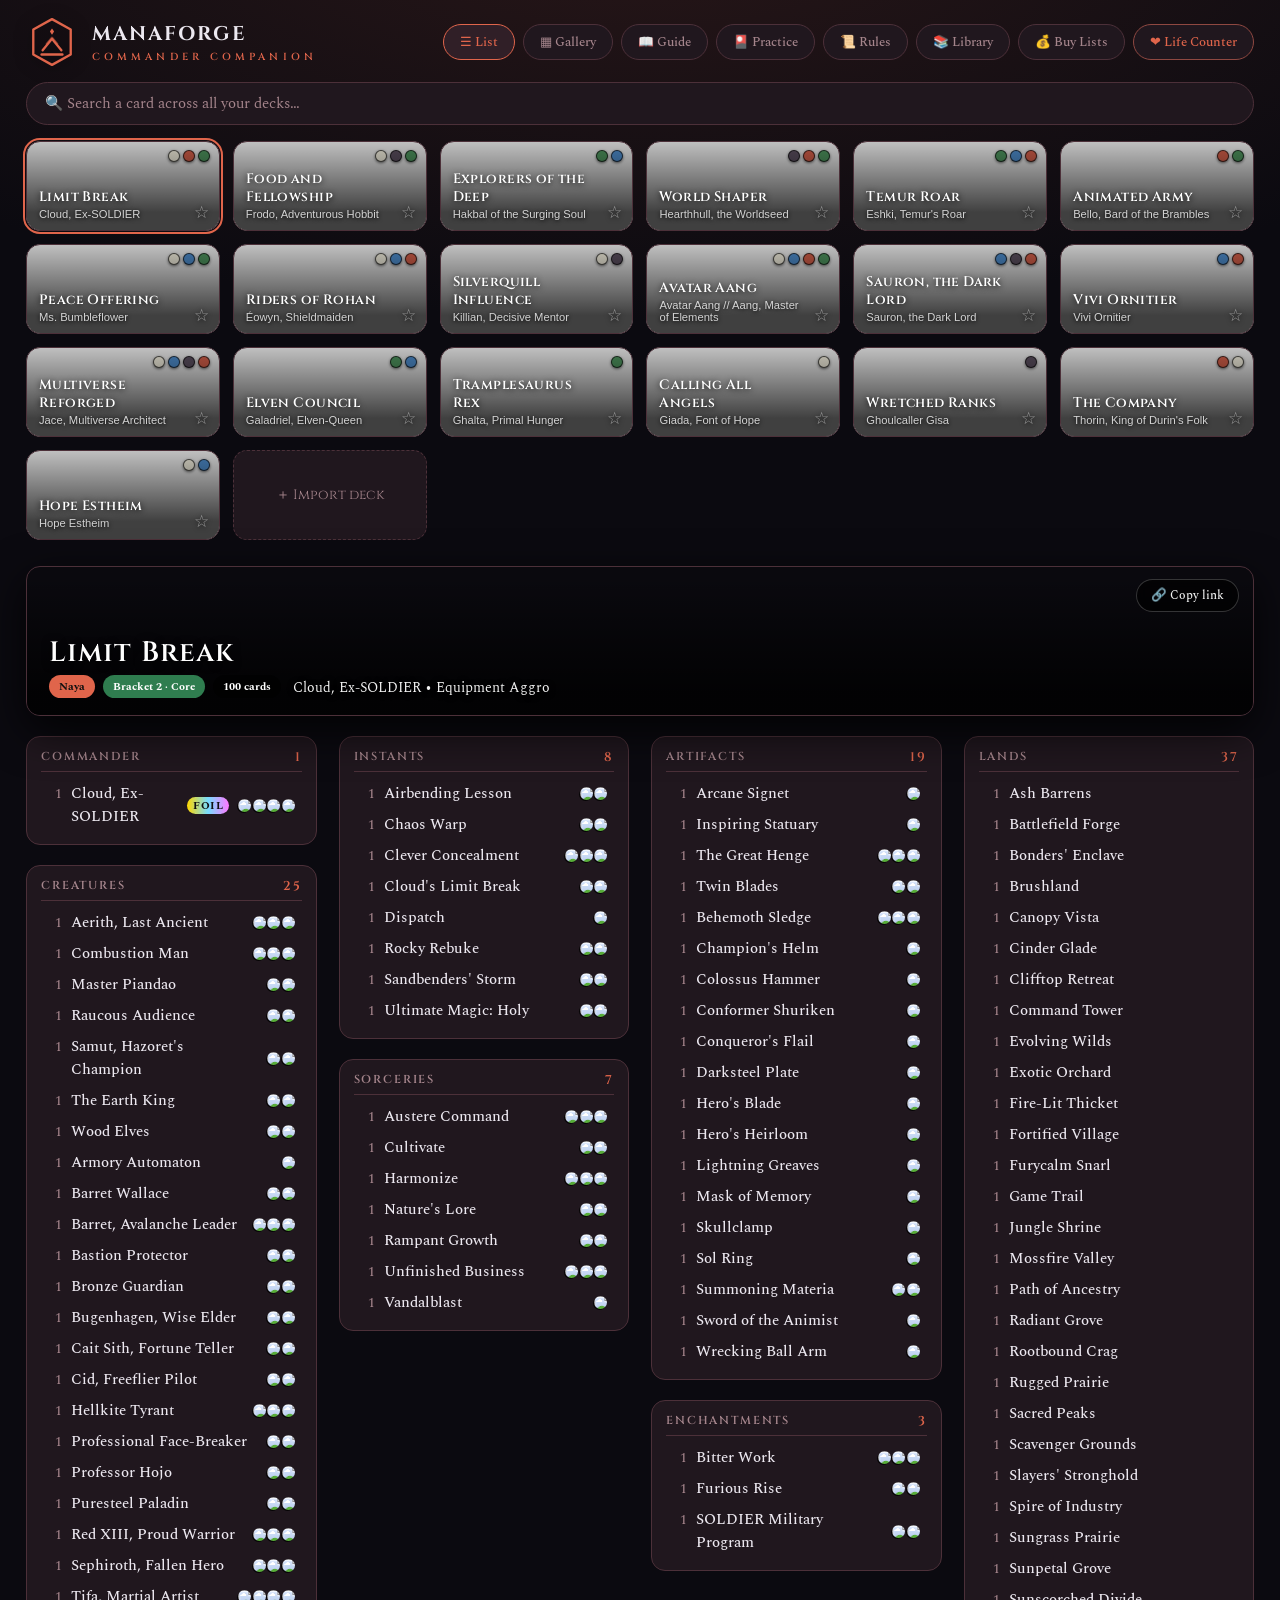
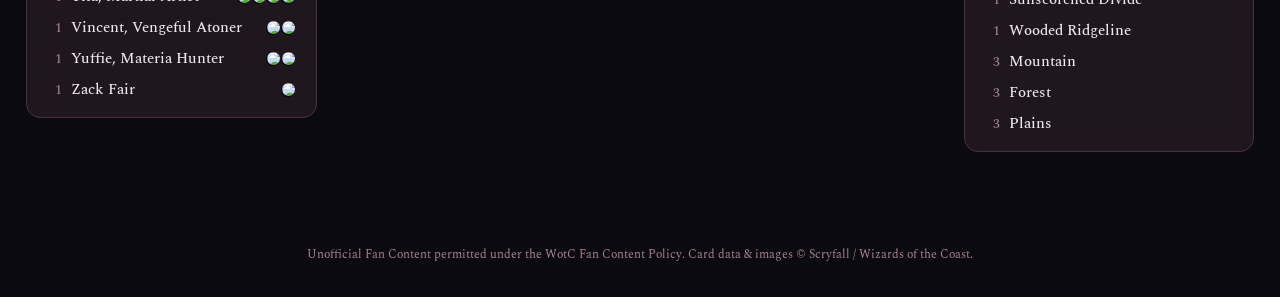
==== commit 460c845e: "Add Hope Estheim deck + guide; goldfish: opponent libraries, oppMill, mill-out win Co-Authored-By: C" ====
--- a/app.html
+++ b/app.html
@@ -932,7 +932,7 @@
   analyticsSend({ site: ANALYTICS_SITE_CODE, event: event, props: p });
 }
 
-const BUILTIN = [{"name": "Limit Break", "commander": "Cloud, Ex-SOLDIER", "colors": "Naya", "arch": "Equipment Aggro", "accent": "#e0654b", "pips": ["W", "R", "G"], "bracket": 2, "slug": "limit-break", "sections": [{"name": "Commander", "cards": [{"n": 1, "name": "Cloud, Ex-SOLDIER", "f": "foil"}]}, {"name": "Creatures", "cards": [{"n": 1, "name": "Aerith, Last Ancient"}, {"n": 1, "name": "Combustion Man"}, {"n": 1, "name": "Master Piandao"}, {"n": 1, "name": "Raucous Audience"}, {"n": 1, "name": "Samut, Hazoret's Champion"}, {"n": 1, "name": "The Earth King"}, {"n": 1, "name": "Wood Elves"}, {"n": 1, "name": "Armory Automaton"}, {"n": 1, "name": "Barret Wallace"}, {"n": 1, "name": "Barret, Avalanche Leader"}, {"n": 1, "name": "Bastion Protector"}, {"n": 1, "name": "Bronze Guardian"}, {"n": 1, "name": "Bugenhagen, Wise Elder"}, {"n": 1, "name": "Cait Sith, Fortune Teller"}, {"n": 1, "name": "Cid, Freeflier Pilot"}, {"n": 1, "name": "Hellkite Tyrant"}, {"n": 1, "name": "Professional Face-Breaker"}, {"n": 1, "name": "Professor Hojo"}, {"n": 1, "name": "Puresteel Paladin"}, {"n": 1, "name": "Red XIII, Proud Warrior"}, {"n": 1, "name": "Sephiroth, Fallen Hero"}, {"n": 1, "name": "Tifa, Martial Artist"}, {"n": 1, "name": "Vincent, Vengeful Atoner"}, {"n": 1, "name": "Yuffie, Materia Hunter"}, {"n": 1, "name": "Zack Fair"}]}, {"name": "Instants", "cards": [{"n": 1, "name": "Airbending Lesson"}, {"n": 1, "name": "Chaos Warp"}, {"n": 1, "name": "Clever Concealment"}, {"n": 1, "name": "Cloud's Limit Break"}, {"n": 1, "name": "Dispatch"}, {"n": 1, "name": "Rocky Rebuke"}, {"n": 1, "name": "Sandbenders' Storm"}, {"n": 1, "name": "Ultimate Magic: Holy"}]}, {"name": "Sorceries", "cards": [{"n": 1, "name": "Austere Command"}, {"n": 1, "name": "Cultivate"}, {"n": 1, "name": "Harmonize"}, {"n": 1, "name": "Nature's Lore"}, {"n": 1, "name": "Rampant Growth"}, {"n": 1, "name": "Unfinished Business"}, {"n": 1, "name": "Vandalblast"}]}, {"name": "Artifacts", "cards": [{"n": 1, "name": "Arcane Signet"}, {"n": 1, "name": "Inspiring Statuary"}, {"n": 1, "name": "The Great Henge"}, {"n": 1, "name": "Twin Blades"}, {"n": 1, "name": "Behemoth Sledge"}, {"n": 1, "name": "Champion's Helm"}, {"n": 1, "name": "Colossus Hammer"}, {"n": 1, "name": "Conformer Shuriken"}, {"n": 1, "name": "Conqueror's Flail"}, {"n": 1, "name": "Darksteel Plate"}, {"n": 1, "name": "Hero's Blade"}, {"n": 1, "name": "Hero's Heirloom"}, {"n": 1, "name": "Lightning Greaves"}, {"n": 1, "name": "Mask of Memory"}, {"n": 1, "name": "Skullclamp"}, {"n": 1, "name": "Sol Ring"}, {"n": 1, "name": "Summoning Materia"}, {"n": 1, "name": "Sword of the Animist"}, {"n": 1, "name": "Wrecking Ball Arm"}]}, {"name": "Enchantments", "cards": [{"n": 1, "name": "Bitter Work"}, {"n": 1, "name": "Furious Rise"}, {"n": 1, "name": "SOLDIER Military Program"}]}, {"name": "Lands", "cards": [{"n": 1, "name": "Ash Barrens"}, {"n": 1, "name": "Battlefield Forge"}, {"n": 1, "name": "Bonders' Enclave"}, {"n": 1, "name": "Brushland"}, {"n": 1, "name": "Canopy Vista"}, {"n": 1, "name": "Cinder Glade"}, {"n": 1, "name": "Clifftop Retreat"}, {"n": 1, "name": "Command Tower"}, {"n": 1, "name": "Evolving Wilds"}, {"n": 1, "name": "Exotic Orchard"}, {"n": 1, "name": "Fire-Lit Thicket"}, {"n": 1, "name": "Fortified Village"}, {"n": 1, "name": "Furycalm Snarl"}, {"n": 1, "name": "Game Trail"}, {"n": 1, "name": "Jungle Shrine"}, {"n": 1, "name": "Mossfire Valley"}, {"n": 1, "name": "Path of Ancestry"}, {"n": 1, "name": "Radiant Grove"}, {"n": 1, "name": "Rootbound Crag"}, {"n": 1, "name": "Rugged Prairie"}, {"n": 1, "name": "Sacred Peaks"}, {"n": 1, "name": "Scavenger Grounds"}, {"n": 1, "name": "Slayers' Stronghold"}, {"n": 1, "name": "Spire of Industry"}, {"n": 1, "name": "Sungrass Prairie"}, {"n": 1, "name": "Sunpetal Grove"}, {"n": 1, "name": "Sunscorched Divide"}, {"n": 1, "name": "Wooded Ridgeline"}, {"n": 3, "name": "Mountain"}, {"n": 3, "name": "Forest"}, {"n": 3, "name": "Plains"}]}], "total": 100, "prints": {"Hellkite Tyrant": {"normal": "https://cards.scryfall.io/normal/front/9/7/97ff9946-af2c-4568-847e-b828a71d0217.jpg?1783906264", "small": "https://cards.scryfall.io/small/front/9/7/97ff9946-af2c-4568-847e-b828a71d0217.jpg?1783906264"}, "Sunpetal Grove": {"normal": "https://cards.scryfall.io/normal/front/5/b/5b0275b1-64bc-4c78-ac1a-9bd31399b946.jpg?1783906205", "small": "https://cards.scryfall.io/small/front/5/b/5b0275b1-64bc-4c78-ac1a-9bd31399b946.jpg?1783906205"}, "Dispatch": {"normal": "https://cards.scryfall.io/normal/front/2/e/2ecc0fcb-9141-465c-90b1-7652d3c9a4ab.jpg?1783906290", "small": "https://cards.scryfall.io/small/front/2/e/2ecc0fcb-9141-465c-90b1-7652d3c9a4ab.jpg?1783906290"}, "Arcane Signet": {"normal": "https://cards.scryfall.io/normal/front/f/4/f4f7cc5b-a52a-470b-8970-260b61c91ad5.jpg?1783906247", "small": "https://cards.scryfall.io/small/front/f/4/f4f7cc5b-a52a-470b-8970-260b61c91ad5.jpg?1783906247"}, "Clifftop Retreat": {"normal": "https://cards.scryfall.io/normal/front/2/c/2cddc851-fef6-4a45-818c-97d3dfc4140d.jpg?1783906227", "small": "https://cards.scryfall.io/small/front/2/c/2cddc851-fef6-4a45-818c-97d3dfc4140d.jpg?1783906227"}, "Ash Barrens": {"normal": "https://cards.scryfall.io/normal/front/7/7/77df073b-49dc-4743-82a3-d595bc938761.jpg?1783906229", "small": "https://cards.scryfall.io/small/front/7/7/77df073b-49dc-4743-82a3-d595bc938761.jpg?1783906229"}, "Chaos Warp": {"normal": "https://cards.scryfall.io/normal/front/a/3/a3579f5c-255d-4b01-9b84-9f5c72cb4178.jpg?1783906265", "small": "https://cards.scryfall.io/small/front/a/3/a3579f5c-255d-4b01-9b84-9f5c72cb4178.jpg?1783906265"}, "Radiant Grove": {"normal": "https://cards.scryfall.io/normal/front/9/7/977bf5a1-81f2-4c5b-a227-347bf8e19554.jpg?1783906212", "small": "https://cards.scryfall.io/small/front/9/7/977bf5a1-81f2-4c5b-a227-347bf8e19554.jpg?1783906212"}, "Clever Concealment": {"normal": "https://cards.scryfall.io/normal/front/4/8/4836e220-5c89-49fc-8918-a51adf026ab4.jpg?1783906290", "small": "https://cards.scryfall.io/small/front/4/8/4836e220-5c89-49fc-8918-a51adf026ab4.jpg?1783906290"}, "Jungle Shrine": {"normal": "https://cards.scryfall.io/normal/front/c/f/cf5f5ffc-fad0-4f7b-b2a3-cc10ca445d40.jpg?1783906216", "small": "https://cards.scryfall.io/small/front/c/f/cf5f5ffc-fad0-4f7b-b2a3-cc10ca445d40.jpg?1783906216"}, "Champion's Helm": {"normal": "https://cards.scryfall.io/normal/front/a/2/a207957a-16e4-4830-a101-39bcd4a46e61.jpg?1785650623", "small": "https://cards.scryfall.io/small/front/a/2/a207957a-16e4-4830-a101-39bcd4a46e61.jpg?1785650623"}, "Fortified Village": {"normal": "https://cards.scryfall.io/normal/front/1/0/1028b210-db71-4bbd-8bd7-59dc4032f426.jpg?1783906219", "small": "https://cards.scryfall.io/small/front/1/0/1028b210-db71-4bbd-8bd7-59dc4032f426.jpg?1783906219"}, "Sungrass Prairie": {"normal": "https://cards.scryfall.io/normal/front/8/1/81e28e36-893f-4b34-aef7-5f2c15dc231c.jpg?1783906207", "small": "https://cards.scryfall.io/small/front/8/1/81e28e36-893f-4b34-aef7-5f2c15dc231c.jpg?1783906207"}, "Brushland": {"normal": "https://cards.scryfall.io/normal/front/c/2/c2bc3f62-1e3a-4ec3-a83b-f6547d7c7b0d.jpg?1783906229", "small": "https://cards.scryfall.io/small/front/c/2/c2bc3f62-1e3a-4ec3-a83b-f6547d7c7b0d.jpg?1783906229"}, "Hero's Heirloom": {"normal": "https://cards.scryfall.io/normal/front/0/8/08866f84-406d-4372-9893-ba22690a48ef.jpg?1783906240", "small": "https://cards.scryfall.io/small/front/0/8/08866f84-406d-4372-9893-ba22690a48ef.jpg?1783906240"}, "Bronze Guardian": {"normal": "https://cards.scryfall.io/normal/front/0/3/032dc879-bf2f-4626-8aac-4d5446421923.jpg?1783906292", "small": "https://cards.scryfall.io/small/front/0/3/032dc879-bf2f-4626-8aac-4d5446421923.jpg?1783906292"}, "Game Trail": {"normal": "https://cards.scryfall.io/normal/front/4/d/4d62258f-135b-44ca-a27d-3c2267f408a5.jpg?1783906217", "small": "https://cards.scryfall.io/small/front/4/d/4d62258f-135b-44ca-a27d-3c2267f408a5.jpg?1783906217"}, "Spire of Industry": {"normal": "https://cards.scryfall.io/normal/front/6/0/60057719-f597-4f2e-a75c-663f98a08573.jpg?1783906209", "small": "https://cards.scryfall.io/small/front/6/0/60057719-f597-4f2e-a75c-663f98a08573.jpg?1783906209"}, "Colossus Hammer": {"normal": "https://cards.scryfall.io/normal/front/f/5/f50acbb6-b295-4aaa-bd75-7a94b704b945.jpg?1783906242", "small": "https://cards.scryfall.io/small/front/f/5/f50acbb6-b295-4aaa-bd75-7a94b704b945.jpg?1783906242"}, "Puresteel Paladin": {"normal": "https://cards.scryfall.io/normal/front/b/7/b7f768ce-e30e-4da6-a2e3-3e67315b1766.jpg?1783906284", "small": "https://cards.scryfall.io/small/front/b/7/b7f768ce-e30e-4da6-a2e3-3e67315b1766.jpg?1783906284"}, "Wooded Ridgeline": {"normal": "https://cards.scryfall.io/normal/front/6/7/672b6ef0-a21a-4bf0-9058-58d9a353ed57.jpg?1783906201", "small": "https://cards.scryfall.io/small/front/6/7/672b6ef0-a21a-4bf0-9058-58d9a353ed57.jpg?1783906201"}, "Vincent, Vengeful Atoner": {"normal": "https://cards.scryfall.io/normal/front/9/6/96c957b1-ef31-4575-9003-fe4a649d303b.jpg?1783906320", "small": "https://cards.scryfall.io/small/front/9/6/96c957b1-ef31-4575-9003-fe4a649d303b.jpg?1783906320"}, "Sword of the Animist": {"normal": "https://cards.scryfall.io/normal/front/a/8/a822129c-0699-40e2-8639-c1a609a5ba3b.jpg?1783906233", "small": "https://cards.scryfall.io/small/front/a/8/a822129c-0699-40e2-8639-c1a609a5ba3b.jpg?1783906233"}, "Austere Command": {"normal": "https://cards.scryfall.io/normal/front/9/3/93e3dbd9-20f6-47a2-8246-c260b2ead9dc.jpg?1783906292", "small": "https://cards.scryfall.io/small/front/9/3/93e3dbd9-20f6-47a2-8246-c260b2ead9dc.jpg?1783906292"}, "Cinder Glade": {"normal": "https://cards.scryfall.io/normal/front/5/9/597dd04f-cb3d-4224-8e56-21f66485df47.jpg?1783906225", "small": "https://cards.scryfall.io/small/front/5/9/597dd04f-cb3d-4224-8e56-21f66485df47.jpg?1783906225"}, "Battlefield Forge": {"normal": "https://cards.scryfall.io/normal/front/a/2/a2de3346-9647-4540-ba41-e67c24ddf141.jpg?1783906228", "small": "https://cards.scryfall.io/small/front/a/2/a2de3346-9647-4540-ba41-e67c24ddf141.jpg?1783906228"}, "Mossfire Valley": {"normal": "https://cards.scryfall.io/normal/front/d/e/de5279fc-2532-4e66-bc44-ca395e106ab0.jpg?1783906215", "small": "https://cards.scryfall.io/small/front/d/e/de5279fc-2532-4e66-bc44-ca395e106ab0.jpg?1783906215"}, "Hero's Blade": {"normal": "https://cards.scryfall.io/normal/front/9/f/9f67b38f-275c-459d-ab9c-4851106ec732.jpg?1785650589", "small": "https://cards.scryfall.io/small/front/9/f/9f67b38f-275c-459d-ab9c-4851106ec732.jpg?1785650589"}, "Rampant Growth": {"normal": "https://cards.scryfall.io/normal/front/f/3/f3b48473-b53d-4c85-b970-7ee09a1eefd2.jpg?1783906256", "small": "https://cards.scryfall.io/small/front/f/3/f3b48473-b53d-4c85-b970-7ee09a1eefd2.jpg?1783906256"}, "Sol Ring": {"normal": "https://cards.scryfall.io/normal/front/d/1/d105068a-d4f1-4971-b5a0-72806a798497.jpg?1783906235", "small": "https://cards.scryfall.io/small/front/d/1/d105068a-d4f1-4971-b5a0-72806a798497.jpg?1783906235"}, "Conqueror's Flail": {"normal": "https://cards.scryfall.io/normal/front/8/e/8e47061a-5505-4fe3-8caa-b0279b26e9b2.jpg?1783906241", "small": "https://cards.scryfall.io/small/front/8/e/8e47061a-5505-4fe3-8caa-b0279b26e9b2.jpg?1783906241"}, "Plains": {"normal": "https://cards.scryfall.io/normal/front/9/d/9dd2d666-7c6b-48ce-93dc-c004ebdd1fe9.jpg?1783906546", "small": "https://cards.scryfall.io/small/front/9/d/9dd2d666-7c6b-48ce-93dc-c004ebdd1fe9.jpg?1783906546"}, "Furious Rise": {"normal": "https://cards.scryfall.io/normal/front/a/8/a886ed1a-d6a4-46d2-8b97-ee4a533773fb.jpg?1783906272", "small": "https://cards.scryfall.io/small/front/a/8/a886ed1a-d6a4-46d2-8b97-ee4a533773fb.jpg?1783906272"}, "Bastion Protector": {"normal": "https://cards.scryfall.io/normal/front/0/e/0ed04a28-2984-4fa6-a11e-f508b7b5446e.jpg?1783906293", "small": "https://cards.scryfall.io/small/front/0/e/0ed04a28-2984-4fa6-a11e-f508b7b5446e.jpg?1783906293"}, "Armory Automaton": {"normal": "https://cards.scryfall.io/normal/front/9/9/99fbb6f1-0584-45c2-b4c5-0431447913d4.jpg?1783906242", "small": "https://cards.scryfall.io/small/front/9/9/99fbb6f1-0584-45c2-b4c5-0431447913d4.jpg?1783906242"}, "Inspiring Statuary": {"normal": "https://cards.scryfall.io/normal/front/6/c/6c28687d-b96a-4d3c-a6cb-99fbae6a384b.jpg?1783906244", "small": "https://cards.scryfall.io/small/front/6/c/6c28687d-b96a-4d3c-a6cb-99fbae6a384b.jpg?1783906244"}, "Lightning Greaves": {"normal": "https://cards.scryfall.io/normal/front/7/7/779abd27-985f-4bb9-9330-38d49bf52903.jpg?1783906241", "small": "https://cards.scryfall.io/small/front/7/7/779abd27-985f-4bb9-9330-38d49bf52903.jpg?1783906241"}, "Nature's Lore": {"normal": "https://cards.scryfall.io/normal/front/0/1/01c2b71a-492d-431c-90ba-173781ba8815.jpg?1783906257", "small": "https://cards.scryfall.io/small/front/0/1/01c2b71a-492d-431c-90ba-173781ba8815.jpg?1783906257"}, "Forest": {"normal": "https://cards.scryfall.io/normal/front/b/e/be72862d-d71e-4b18-98a6-59019399f631.jpg?1783906539", "small": "https://cards.scryfall.io/small/front/b/e/be72862d-d71e-4b18-98a6-59019399f631.jpg?1783906539"}, "Cultivate": {"normal": "https://cards.scryfall.io/normal/front/0/c/0c5f5297-fe94-44df-9004-427640196afd.jpg?1783906262", "small": "https://cards.scryfall.io/small/front/0/c/0c5f5297-fe94-44df-9004-427640196afd.jpg?1783906262"}, "Rootbound Crag": {"normal": "https://cards.scryfall.io/normal/front/7/3/73a2e070-f375-4558-a982-01f6f4e902e9.jpg?1783906211", "small": "https://cards.scryfall.io/small/front/7/3/73a2e070-f375-4558-a982-01f6f4e902e9.jpg?1783906211"}, "Professional Face-Breaker": {"normal": "https://cards.scryfall.io/normal/front/d/5/d5a53791-d4e9-49e9-9daf-c8b378925afe.jpg?1783906267", "small": "https://cards.scryfall.io/small/front/d/5/d5a53791-d4e9-49e9-9daf-c8b378925afe.jpg?1783906267"}, "Slayers' Stronghold": {"normal": "https://cards.scryfall.io/normal/front/3/0/30d0754a-f7bb-4c13-b7e3-28046db48cc1.jpg?1783906208", "small": "https://cards.scryfall.io/small/front/3/0/30d0754a-f7bb-4c13-b7e3-28046db48cc1.jpg?1783906208"}, "Mask of Memory": {"normal": "https://cards.scryfall.io/normal/front/a/9/a9118fbe-f19c-4a65-a6ac-1c8a6308628d.jpg?1783906238", "small": "https://cards.scryfall.io/small/front/a/9/a9118fbe-f19c-4a65-a6ac-1c8a6308628d.jpg?1783906238"}, "Furycalm Snarl": {"normal": "https://cards.scryfall.io/normal/front/6/7/67e44005-d0a5-49d2-b2f7-4b991ffbb5ce.jpg?1783906218", "small": "https://cards.scryfall.io/small/front/6/7/67e44005-d0a5-49d2-b2f7-4b991ffbb5ce.jpg?1783906218"}, "Scavenger Grounds": {"normal": "https://cards.scryfall.io/normal/front/a/4/a4e3f65d-8d73-4fd1-9de4-813ba6e40940.jpg?1783906211", "small": "https://cards.scryfall.io/small/front/a/4/a4e3f65d-8d73-4fd1-9de4-813ba6e40940.jpg?1783906211"}, "Sunscorched Divide": {"normal": "https://cards.scryfall.io/normal/front/8/4/84b648e4-d9c2-426f-8b2a-ef88e9eb25ac.jpg?1783906206", "small": "https://cards.scryfall.io/small/front/8/4/84b648e4-d9c2-426f-8b2a-ef88e9eb25ac.jpg?1783906206"}, "Cloud, Ex-SOLDIER": {"normal": "https://cards.scryfall.io/normal/front/c/2/c22ebe7c-dcfe-4cb2-b6c4-2b4eaa1e635d.jpg?1783906302", "small": "https://cards.scryfall.io/small/front/c/2/c22ebe7c-dcfe-4cb2-b6c4-2b4eaa1e635d.jpg?1783906302"}, "Fire-Lit Thicket": {"normal": "https://cards.scryfall.io/normal/front/b/c/bcab849e-336d-490f-8dd2-0936fba2afbe.jpg?1783906222", "small": "https://cards.scryfall.io/small/front/b/c/bcab849e-336d-490f-8dd2-0936fba2afbe.jpg?1783906222"}, "The Earth King": {"normal": "https://cards.scryfall.io/normal/front/3/6/3687f487-eec1-4979-8008-5c907adafe9d.jpg?1783904882", "small": "https://cards.scryfall.io/small/front/3/6/3687f487-eec1-4979-8008-5c907adafe9d.jpg?1783904882"}, "Skullclamp": {"normal": "https://cards.scryfall.io/normal/front/4/e/4e5d5649-3e30-4aca-80f8-5a7522d366da.jpg?1783906237", "small": "https://cards.scryfall.io/small/front/4/e/4e5d5649-3e30-4aca-80f8-5a7522d366da.jpg?1783906237"}, "Bonders' Enclave": {"normal": "https://cards.scryfall.io/normal/front/a/b/abcd3daa-dd34-4d7d-b3ed-839f5e438cd7.jpg?1783906227", "small": "https://cards.scryfall.io/small/front/a/b/abcd3daa-dd34-4d7d-b3ed-839f5e438cd7.jpg?1783906227"}, "Evolving Wilds": {"normal": "https://cards.scryfall.io/normal/front/3/5/351f791c-4bee-4fce-aee4-d0214ca0c945.jpg?1783906223", "small": "https://cards.scryfall.io/small/front/3/5/351f791c-4bee-4fce-aee4-d0214ca0c945.jpg?1783906223"}, "Path of Ancestry": {"normal": "https://cards.scryfall.io/normal/front/4/d/4dd83a5d-1908-4141-8449-fac5e77cd6c0.jpg?1783906213", "small": "https://cards.scryfall.io/small/front/4/d/4dd83a5d-1908-4141-8449-fac5e77cd6c0.jpg?1783906213"}, "Darksteel Plate": {"normal": "https://cards.scryfall.io/normal/front/4/9/49277723-84df-4842-a8e5-cdf1c1aa8161.jpg?1785650614", "small": "https://cards.scryfall.io/small/front/4/9/49277723-84df-4842-a8e5-cdf1c1aa8161.jpg?1785650614"}, "Command Tower": {"normal": "https://cards.scryfall.io/normal/front/a/a/aae0b3ae-ed57-4d17-8876-736aa22186cf.jpg?1783906200", "small": "https://cards.scryfall.io/small/front/a/a/aae0b3ae-ed57-4d17-8876-736aa22186cf.jpg?1783906200"}, "Mountain": {"normal": "https://cards.scryfall.io/normal/front/a/1/a18ef64b-a9de-4548-b4d5-168758442db7.jpg?1783906541", "small": "https://cards.scryfall.io/small/front/a/1/a18ef64b-a9de-4548-b4d5-168758442db7.jpg?1783906541"}, "Harmonize": {"normal": "https://cards.scryfall.io/normal/front/9/7/978410dd-aace-4a70-8028-6dd11c14156e.jpg?1783906259", "small": "https://cards.scryfall.io/small/front/9/7/978410dd-aace-4a70-8028-6dd11c14156e.jpg?1783906259"}, "Vandalblast": {"normal": "https://cards.scryfall.io/normal/front/9/b/9b5a8df2-2bc0-408c-a9d2-e70c0f56642d.jpg?1783906262", "small": "https://cards.scryfall.io/small/front/9/b/9b5a8df2-2bc0-408c-a9d2-e70c0f56642d.jpg?1783906262"}, "Rugged Prairie": {"normal": "https://cards.scryfall.io/normal/front/3/d/3d575770-cb81-4353-b49e-cdaca7a5162f.jpg?1783906211", "small": "https://cards.scryfall.io/small/front/3/d/3d575770-cb81-4353-b49e-cdaca7a5162f.jpg?1783906211"}, "Exotic Orchard": {"normal": "https://cards.scryfall.io/normal/front/4/7/47c2b572-b54a-444c-8d74-b005e94d751f.jpg?1783906222", "small": "https://cards.scryfall.io/small/front/4/7/47c2b572-b54a-444c-8d74-b005e94d751f.jpg?1783906222"}, "Sacred Peaks": {"normal": "https://cards.scryfall.io/normal/front/e/b/eb18e293-a58b-4a49-b601-88a30ffa9b99.jpg?1783906211", "small": "https://cards.scryfall.io/small/front/e/b/eb18e293-a58b-4a49-b601-88a30ffa9b99.jpg?1783906211"}, "Behemoth Sledge": {"normal": "https://cards.scryfall.io/normal/front/2/2/22b8fad5-bb39-4a1b-9f9b-c0c9cf8228bb.jpg?1783906255", "small": "https://cards.scryfall.io/small/front/2/2/22b8fad5-bb39-4a1b-9f9b-c0c9cf8228bb.jpg?1783906255"}, "Canopy Vista": {"normal": "https://cards.scryfall.io/normal/front/5/d/5d33aeaa-df27-4c41-9926-79e9dc6a9c69.jpg?1783906227", "small": "https://cards.scryfall.io/small/front/5/d/5d33aeaa-df27-4c41-9926-79e9dc6a9c69.jpg?1783906227"}}, "art": "https://cards.scryfall.io/art_crop/front/c/2/c22ebe7c-dcfe-4cb2-b6c4-2b4eaa1e635d.jpg?1783906302"}, {"name": "Food and Fellowship", "commander": "Frodo, Adventurous Hobbit", "colors": "Abzan", "arch": "Food / Lifegain", "accent": "#cdb44a", "pips": ["W", "B", "G"], "bracket": 2, "slug": "food-and-fellowship", "sections": [{"name": "Commanders", "cards": [{"n": 1, "name": "Frodo, Adventurous Hobbit"}, {"n": 1, "name": "Sam, Loyal Attendant"}]}, {"name": "Creatures", "cards": [{"n": 1, "name": "Banquet Guests"}, {"n": 1, "name": "Bilbo, Birthday Celebrant"}, {"n": 1, "name": "Birds of Paradise"}, {"n": 1, "name": "Butterbur, Bree Innkeeper"}, {"n": 1, "name": "Essence Warden"}, {"n": 1, "name": "Farmer Cotton"}, {"n": 1, "name": "Feasting Hobbit"}, {"n": 1, "name": "Gilded Goose"}, {"n": 1, "name": "Gollum, Obsessed Stalker"}, {"n": 1, "name": "Gwaihir, Greatest of the Eagles"}, {"n": 1, "name": "Lobelia, Defender of Bag End"}, {"n": 1, "name": "Mentor of the Meek"}, {"n": 1, "name": "Merry, Warden of Isengard"}, {"n": 1, "name": "Mirkwood Bats"}, {"n": 1, "name": "Motivated Pony"}, {"n": 1, "name": "Orchard Strider"}, {"n": 1, "name": "Pippin, Warden of Isengard"}, {"n": 1, "name": "Prize Pig"}, {"n": 1, "name": "Prosperous Innkeeper"}, {"n": 1, "name": "Rapacious Guest"}, {"n": 1, "name": "Rosie Cotton of South Lane", "f": "foil"}, {"n": 1, "name": "Savvy Hunter"}, {"n": 1, "name": "Shire Shirriff"}, {"n": 1, "name": "The Gaffer"}, {"n": 1, "name": "Tireless Provisioner"}, {"n": 1, "name": "Treebeard, Gracious Host"}, {"n": 1, "name": "The Sackville-Bagginses"}, {"n": 1, "name": "Bloombrute"}, {"n": 1, "name": "Unlucky Cabbage Merchant"}, {"n": 1, "name": "Greenhouse Propagator"}, {"n": 1, "name": "Titanbones, Towering Heart"}, {"n": 1, "name": "Gollum the Abandoned"}]}, {"name": "Planeswalkers", "cards": [{"n": 1, "name": "Ajani Resolute"}]}, {"name": "Instants", "cards": [{"n": 1, "name": "Anguished Unmaking"}, {"n": 1, "name": "Go for the Throat"}, {"n": 1, "name": "Mortify"}, {"n": 1, "name": "Path to Exile"}, {"n": 1, "name": "Swords to Plowshares"}, {"n": 1, "name": "Crypt Incursion"}, {"n": 1, "name": "Germinate Recruits"}]}, {"name": "Sorceries", "cards": [{"n": 1, "name": "Cultivate"}, {"n": 1, "name": "Dusk // Dawn"}, {"n": 1, "name": "Farseek"}, {"n": 1, "name": "Fell the Mighty"}, {"n": 1, "name": "Fumigate"}, {"n": 1, "name": "Harmonize"}, {"n": 1, "name": "Night's Whisper"}, {"n": 1, "name": "Revive the Shire"}, {"n": 1, "name": "Toxic Deluge"}]}, {"name": "Artifacts", "cards": [{"n": 1, "name": "Arcane Signet"}, {"n": 1, "name": "Chromatic Lantern"}, {"n": 1, "name": "Field-Tested Frying Pan"}, {"n": 1, "name": "Pristine Talisman"}, {"n": 1, "name": "Sol Ring"}, {"n": 1, "name": "Trading Post"}, {"n": 1, "name": "Well of Lost Dreams"}]}, {"name": "Enchantments", "cards": [{"n": 1, "name": "Assemble the Entmoot"}, {"n": 1, "name": "Dawn of Hope"}, {"n": 1, "name": "Of Herbs and Stewed Rabbit"}, {"n": 1, "name": "Sanguine Bond"}]}, {"name": "Lands", "cards": [{"n": 1, "name": "Access Tunnel"}, {"n": 1, "name": "Ash Barrens"}, {"n": 1, "name": "Brushland"}, {"n": 1, "name": "Canopy Vista"}, {"n": 1, "name": "Command Tower"}, {"n": 1, "name": "Evolving Wilds"}, {"n": 1, "name": "Exotic Orchard"}, {"n": 1, "name": "Fortified Village"}, {"n": 1, "name": "Ghost Quarter"}, {"n": 1, "name": "Graypelt Refuge"}, {"n": 1, "name": "Isolated Chapel"}, {"n": 1, "name": "Murmuring Bosk"}, {"n": 1, "name": "Necroblossom Snarl"}, {"n": 1, "name": "Path of Ancestry"}, {"n": 1, "name": "Rogue's Passage"}, {"n": 1, "name": "Sandsteppe Citadel"}, {"n": 1, "name": "Scattered Groves"}, {"n": 1, "name": "Scoured Barrens"}, {"n": 1, "name": "Shineshadow Snarl"}, {"n": 1, "name": "Shire Terrace"}, {"n": 1, "name": "Sunpetal Grove"}, {"n": 1, "name": "Woodland Cemetery"}, {"n": 8, "name": "Forest"}, {"n": 4, "name": "Plains"}, {"n": 4, "name": "Swamp"}]}], "total": 100, "prints": {"Mortify": {"normal": "https://cards.scryfall.io/normal/front/0/0/000d913b-adc4-4075-83d9-4a510280c91e.jpg?1783915904", "small": "https://cards.scryfall.io/small/front/0/0/000d913b-adc4-4075-83d9-4a510280c91e.jpg?1783915904"}, "Farseek": {"normal": "https://cards.scryfall.io/normal/front/d/2/d2f89cec-358c-41cd-af02-92d873902f06.jpg?1783915921", "small": "https://cards.scryfall.io/small/front/d/2/d2f89cec-358c-41cd-af02-92d873902f06.jpg?1783915921"}, "Sunpetal Grove": {"normal": "https://cards.scryfall.io/normal/front/6/a/6a918ba2-5f03-4024-999d-2d2942a1cac1.jpg?1783915859", "small": "https://cards.scryfall.io/small/front/6/a/6a918ba2-5f03-4024-999d-2d2942a1cac1.jpg?1783915859"}, "Arcane Signet": {"normal": "https://cards.scryfall.io/normal/front/4/e/4e92354d-c203-41e1-822d-8263fadd9eb3.jpg?1783915904", "small": "https://cards.scryfall.io/small/front/4/e/4e92354d-c203-41e1-822d-8263fadd9eb3.jpg?1783915904"}, "Ash Barrens": {"normal": "https://cards.scryfall.io/normal/front/d/3/d38dade6-1b83-4a7e-a424-f605a3d83de9.jpg?1783915886", "small": "https://cards.scryfall.io/small/front/d/3/d38dade6-1b83-4a7e-a424-f605a3d83de9.jpg?1783915886"}, "Fumigate": {"normal": "https://cards.scryfall.io/normal/front/5/0/50a2bca4-8bac-4b8d-970e-1f438c9ee6bb.jpg?1783915963", "small": "https://cards.scryfall.io/small/front/5/0/50a2bca4-8bac-4b8d-970e-1f438c9ee6bb.jpg?1783915963"}, "Well of Lost Dreams": {"normal": "https://cards.scryfall.io/normal/front/f/e/fe839cbc-7eae-4f86-be35-96542223347c.jpg?1783915891", "small": "https://cards.scryfall.io/small/front/f/e/fe839cbc-7eae-4f86-be35-96542223347c.jpg?1783915891"}, "Access Tunnel": {"normal": "https://cards.scryfall.io/normal/front/8/1/8101166d-03e1-4bc9-b50a-05743c02d653.jpg?1783915892", "small": "https://cards.scryfall.io/small/front/8/1/8101166d-03e1-4bc9-b50a-05743c02d653.jpg?1783915892"}, "Swamp": {"normal": "https://cards.scryfall.io/normal/front/2/a/2a0fba6e-54d2-498c-83bc-41024307e608.jpg?1783916228", "small": "https://cards.scryfall.io/small/front/2/a/2a0fba6e-54d2-498c-83bc-41024307e608.jpg?1783916228"}, "Birds of Paradise": {"normal": "https://cards.scryfall.io/normal/front/4/5/45835349-99c3-4071-95d1-7191110bfd9f.jpg?1786423921", "small": "https://cards.scryfall.io/small/front/4/5/45835349-99c3-4071-95d1-7191110bfd9f.jpg?1786423921"}, "Night's Whisper": {"normal": "https://cards.scryfall.io/normal/front/7/d/7de8ae91-7eaa-45e2-bf34-4bb797ffca00.jpg?1783915942", "small": "https://cards.scryfall.io/small/front/7/d/7de8ae91-7eaa-45e2-bf34-4bb797ffca00.jpg?1783915942"}, "Fortified Village": {"normal": "https://cards.scryfall.io/normal/front/8/5/85b184b1-5ce1-49c0-8173-2fa1fd26a75b.jpg?1783915874", "small": "https://cards.scryfall.io/small/front/8/5/85b184b1-5ce1-49c0-8173-2fa1fd26a75b.jpg?1783915874"}, "Sanguine Bond": {"normal": "https://cards.scryfall.io/normal/front/6/1/61248b5d-3f4b-4329-a1af-7252443883a0.jpg?1783915940", "small": "https://cards.scryfall.io/small/front/6/1/61248b5d-3f4b-4329-a1af-7252443883a0.jpg?1783915940"}, "Mentor of the Meek": {"normal": "https://cards.scryfall.io/normal/front/b/a/baaf85d2-3595-45ec-8257-f7bc301d308b.jpg?1783915961", "small": "https://cards.scryfall.io/small/front/b/a/baaf85d2-3595-45ec-8257-f7bc301d308b.jpg?1783915961"}, "Crypt Incursion": {"normal": "https://cards.scryfall.io/normal/front/f/1/f1c94279-1836-4d7f-a53a-615147407a8b.jpg?1783915947", "small": "https://cards.scryfall.io/small/front/f/1/f1c94279-1836-4d7f-a53a-615147407a8b.jpg?1783915947"}, "Toxic Deluge": {"normal": "https://cards.scryfall.io/normal/front/d/c/dc988247-1072-4e47-a656-8c5b1391dfca.jpg?1783915939", "small": "https://cards.scryfall.io/small/front/d/c/dc988247-1072-4e47-a656-8c5b1391dfca.jpg?1783915939"}, "Brushland": {"normal": "https://cards.scryfall.io/normal/front/0/c/0cd9fc50-4930-45c8-8b58-19ba4bc22d62.jpg?1783915887", "small": "https://cards.scryfall.io/small/front/0/c/0cd9fc50-4930-45c8-8b58-19ba4bc22d62.jpg?1783915887"}, "Woodland Cemetery": {"normal": "https://cards.scryfall.io/normal/front/f/e/fef40e37-f2fe-4162-a780-7ad109821bd3.jpg?1783915851", "small": "https://cards.scryfall.io/small/front/f/e/fef40e37-f2fe-4162-a780-7ad109821bd3.jpg?1783915851"}, "Tireless Provisioner": {"normal": "https://cards.scryfall.io/normal/front/9/9/995938ee-3ba7-42c9-9e0f-76b4a105f55e.jpg?1783915909", "small": "https://cards.scryfall.io/small/front/9/9/995938ee-3ba7-42c9-9e0f-76b4a105f55e.jpg?1783915909"}, "Savvy Hunter": {"normal": "https://cards.scryfall.io/normal/front/2/2/2285b3a3-782e-4acd-bf32-cb116c27b883.jpg?1783915903", "small": "https://cards.scryfall.io/small/front/2/2/2285b3a3-782e-4acd-bf32-cb116c27b883.jpg?1783915903"}, "Go for the Throat": {"normal": "https://cards.scryfall.io/normal/front/9/6/96a5452c-f5ba-4ce3-a465-0ee20440b119.jpg?1783915945", "small": "https://cards.scryfall.io/small/front/9/6/96a5452c-f5ba-4ce3-a465-0ee20440b119.jpg?1783915945"}, "Shineshadow Snarl": {"normal": "https://cards.scryfall.io/normal/front/c/e/cec71aaf-361f-40e0-aad8-bfa27a7f6838.jpg?1783915864", "small": "https://cards.scryfall.io/small/front/c/e/cec71aaf-361f-40e0-aad8-bfa27a7f6838.jpg?1783915864"}, "Sol Ring": {"normal": "https://cards.scryfall.io/normal/front/5/8/5805f64c-dd88-4e94-8f0a-a01dae67e3ba.jpg?1783915895", "small": "https://cards.scryfall.io/small/front/5/8/5805f64c-dd88-4e94-8f0a-a01dae67e3ba.jpg?1783915895"}, "Gilded Goose": {"normal": "https://cards.scryfall.io/normal/front/0/d/0d6977e9-dd8d-4796-9fee-443a25757e09.jpg?1786423938", "small": "https://cards.scryfall.io/small/front/0/d/0d6977e9-dd8d-4796-9fee-443a25757e09.jpg?1786423938"}, "Sandsteppe Citadel": {"normal": "https://cards.scryfall.io/normal/front/1/a/1aa64692-264f-4410-b62f-5aa8833c435c.jpg?1783915861", "small": "https://cards.scryfall.io/small/front/1/a/1aa64692-264f-4410-b62f-5aa8833c435c.jpg?1783915861"}, "Plains": {"normal": "https://cards.scryfall.io/normal/front/f/7/f724ae86-b968-4f49-8267-c2c34c22f1b6.jpg?1783916231", "small": "https://cards.scryfall.io/small/front/f/7/f724ae86-b968-4f49-8267-c2c34c22f1b6.jpg?1783916231"}, "Rosie Cotton of South Lane": {"normal": "https://cards.scryfall.io/normal/front/5/a/5a56cbc2-6fc2-4443-90fe-59acd526f562.jpg?1783916148", "small": "https://cards.scryfall.io/small/front/5/a/5a56cbc2-6fc2-4443-90fe-59acd526f562.jpg?1783916148"}, "Anguished Unmaking": {"normal": "https://cards.scryfall.io/normal/front/7/e/7e798845-4d8a-46ea-8507-41edcb6c1f80.jpg?1783915909", "small": "https://cards.scryfall.io/small/front/7/e/7e798845-4d8a-46ea-8507-41edcb6c1f80.jpg?1783915909"}, "Forest": {"normal": "https://cards.scryfall.io/normal/front/c/b/cbe793e4-c034-4a22-929d-d743c0255bf1.jpg?1783916226", "small": "https://cards.scryfall.io/small/front/c/b/cbe793e4-c034-4a22-929d-d743c0255bf1.jpg?1783916226"}, "Cultivate": {"normal": "https://cards.scryfall.io/normal/front/3/2/3217b813-7c21-473c-b65b-5766b0dc7803.jpg?1783915924", "small": "https://cards.scryfall.io/small/front/3/2/3217b813-7c21-473c-b65b-5766b0dc7803.jpg?1783915924"}, "Ghost Quarter": {"normal": "https://cards.scryfall.io/normal/front/2/5/25e987d9-6a69-46af-bd9f-8e505fa721bb.jpg?1783915875", "small": "https://cards.scryfall.io/small/front/2/5/25e987d9-6a69-46af-bd9f-8e505fa721bb.jpg?1783915875"}, "Swords to Plowshares": {"normal": "https://cards.scryfall.io/normal/front/c/6/c6563536-2751-4b09-8e28-23438eb32533.jpg?1783915958", "small": "https://cards.scryfall.io/small/front/c/6/c6563536-2751-4b09-8e28-23438eb32533.jpg?1783915958"}, "Chromatic Lantern": {"normal": "https://cards.scryfall.io/normal/front/c/f/cf2fac9f-6749-4ca2-93c9-0dc068a220ec.jpg?1783915902", "small": "https://cards.scryfall.io/small/front/c/f/cf2fac9f-6749-4ca2-93c9-0dc068a220ec.jpg?1783915902"}, "Isolated Chapel": {"normal": "https://cards.scryfall.io/normal/front/6/2/62a7fc91-43c0-49be-ae14-d0a8efb3a185.jpg?1783915872", "small": "https://cards.scryfall.io/small/front/6/2/62a7fc91-43c0-49be-ae14-d0a8efb3a185.jpg?1783915872"}, "Path to Exile": {"normal": "https://cards.scryfall.io/normal/front/5/8/58237803-5afc-445f-ba95-2233935fdac1.jpg?1783915959", "small": "https://cards.scryfall.io/small/front/5/8/58237803-5afc-445f-ba95-2233935fdac1.jpg?1783915959"}, "Dusk // Dawn": {"normal": "https://cards.scryfall.io/normal/front/1/3/13aab303-8693-4d67-87af-09188a3f617c.jpg?1783915965", "small": "https://cards.scryfall.io/small/front/1/3/13aab303-8693-4d67-87af-09188a3f617c.jpg?1783915965"}, "Trading Post": {"normal": "https://cards.scryfall.io/normal/front/e/6/e6728c66-69b6-4cb0-922f-4c264f009218.jpg?1783915897", "small": "https://cards.scryfall.io/small/front/e/6/e6728c66-69b6-4cb0-922f-4c264f009218.jpg?1783915897"}, "Scattered Groves": {"normal": "https://cards.scryfall.io/normal/front/2/5/25a62cf4-4432-4081-9f82-a984da1e04e2.jpg?1783915864", "small": "https://cards.scryfall.io/small/front/2/5/25a62cf4-4432-4081-9f82-a984da1e04e2.jpg?1783915864"}, "Orchard Strider": {"normal": "https://cards.scryfall.io/normal/front/b/3/b3e12eb9-ab0f-4526-917b-f85aba13c1b9.jpg?1783915916", "small": "https://cards.scryfall.io/small/front/b/3/b3e12eb9-ab0f-4526-917b-f85aba13c1b9.jpg?1783915916"}, "Pristine Talisman": {"normal": "https://cards.scryfall.io/normal/front/9/2/92a0093b-ef5d-4697-b85d-d890fcddc66d.jpg?1783915898", "small": "https://cards.scryfall.io/small/front/9/2/92a0093b-ef5d-4697-b85d-d890fcddc66d.jpg?1783915898"}, "Graypelt Refuge": {"normal": "https://cards.scryfall.io/normal/front/0/7/07e81ace-4d75-4d79-ab99-c42288580def.jpg?1783915873", "small": "https://cards.scryfall.io/small/front/0/7/07e81ace-4d75-4d79-ab99-c42288580def.jpg?1783915873"}, "Murmuring Bosk": {"normal": "https://cards.scryfall.io/normal/front/6/b/6bebaafc-2114-4e00-a7f1-cd43a8d92d18.jpg?1783915869", "small": "https://cards.scryfall.io/small/front/6/b/6bebaafc-2114-4e00-a7f1-cd43a8d92d18.jpg?1783915869"}, "Evolving Wilds": {"normal": "https://cards.scryfall.io/normal/front/e/2/e24ec4c1-5a28-450d-8e37-62a154749ee6.jpg?1783915880", "small": "https://cards.scryfall.io/small/front/e/2/e24ec4c1-5a28-450d-8e37-62a154749ee6.jpg?1783915880"}, "Path of Ancestry": {"normal": "https://cards.scryfall.io/normal/front/d/7/d79e2780-94ae-41bb-af48-c63abc726fb5.jpg?1783915866", "small": "https://cards.scryfall.io/small/front/d/7/d79e2780-94ae-41bb-af48-c63abc726fb5.jpg?1783915866"}, "Command Tower": {"normal": "https://cards.scryfall.io/normal/front/5/3/5306a95e-fb18-463d-81a9-3c3b8121fc94.jpg?1783915885", "small": "https://cards.scryfall.io/small/front/5/3/5306a95e-fb18-463d-81a9-3c3b8121fc94.jpg?1783915885"}, "Essence Warden": {"normal": "https://cards.scryfall.io/normal/front/f/f/ff09be4d-bbcc-4c25-9df2-b3df07fca955.jpg?1783915920", "small": "https://cards.scryfall.io/small/front/f/f/ff09be4d-bbcc-4c25-9df2-b3df07fca955.jpg?1783915920"}, "Harmonize": {"normal": "https://cards.scryfall.io/normal/front/d/e/de5e6626-fb5a-45a4-bb8c-580980e0337e.jpg?1783915916", "small": "https://cards.scryfall.io/small/front/d/e/de5e6626-fb5a-45a4-bb8c-580980e0337e.jpg?1783915916"}, "Scoured Barrens": {"normal": "https://cards.scryfall.io/normal/front/4/7/475742a1-b390-44a0-9941-14582cb29980.jpg?1783915867", "small": "https://cards.scryfall.io/small/front/4/7/475742a1-b390-44a0-9941-14582cb29980.jpg?1783915867"}, "Dawn of Hope": {"normal": "https://cards.scryfall.io/normal/front/0/8/08033756-5fee-49c1-a968-9ed3e70cd571.jpg?1783915968", "small": "https://cards.scryfall.io/small/front/0/8/08033756-5fee-49c1-a968-9ed3e70cd571.jpg?1783915968"}, "Necroblossom Snarl": {"normal": "https://cards.scryfall.io/normal/front/4/0/408c1419-15b9-4a51-b391-3be0805ef64a.jpg?1783915869", "small": "https://cards.scryfall.io/small/front/4/0/408c1419-15b9-4a51-b391-3be0805ef64a.jpg?1783915869"}, "Rogue's Passage": {"normal": "https://cards.scryfall.io/normal/front/8/6/86438671-fdb8-4a82-b1e8-ef51fa4078df.jpg?1783915864", "small": "https://cards.scryfall.io/small/front/8/6/86438671-fdb8-4a82-b1e8-ef51fa4078df.jpg?1783915864"}, "Fell the Mighty": {"normal": "https://cards.scryfall.io/normal/front/4/c/4c0b7345-7f42-4264-a7cb-733280326aca.jpg?1783915964", "small": "https://cards.scryfall.io/small/front/4/c/4c0b7345-7f42-4264-a7cb-733280326aca.jpg?1783915964"}, "Exotic Orchard": {"normal": "https://cards.scryfall.io/normal/front/a/3/a3120b65-f021-467e-bd9f-27329134a743.jpg?1783915879", "small": "https://cards.scryfall.io/small/front/a/3/a3120b65-f021-467e-bd9f-27329134a743.jpg?1783915879"}, "Prosperous Innkeeper": {"normal": "https://cards.scryfall.io/normal/front/8/b/8ba35b71-070e-482f-8a48-615a39631719.jpg?1786423964", "small": "https://cards.scryfall.io/small/front/8/b/8ba35b71-070e-482f-8a48-615a39631719.jpg?1786423964"}, "Canopy Vista": {"normal": "https://cards.scryfall.io/normal/front/8/5/8529ffd4-9dbb-4d5b-8c96-9049da5952b7.jpg?1783915885", "small": "https://cards.scryfall.io/small/front/8/5/8529ffd4-9dbb-4d5b-8c96-9049da5952b7.jpg?1783915885"}}, "art": "https://cards.scryfall.io/art_crop/front/3/2/328df403-7428-4b17-bdd1-9759fc0f32d8.jpg?1783916041"}, {"name": "Explorers of the Deep", "commander": "Hakbal of the Surging Soul", "colors": "Simic", "arch": "Merfolk / Explore", "accent": "#2fbfa4", "pips": ["G", "U"], "bracket": 3, "slug": "explorers-of-the-deep", "sections": [{"name": "Commander", "cards": [{"n": 1, "name": "Hakbal of the Surging Soul"}]}, {"name": "Creatures", "cards": [{"n": 1, "name": "Benthic Biomancer"}, {"n": 1, "name": "Cold-Eyed Selkie"}, {"n": 1, "name": "Craterhoof Behemoth"}, {"n": 1, "name": "Seedborn Muse"}, {"n": 1, "name": "Tishana's Tidebinder"}, {"n": 1, "name": "Vodalian Hexcatcher"}, {"n": 1, "name": "Coralhelm Commander"}, {"n": 1, "name": "Deeproot Elite"}, {"n": 1, "name": "Deeproot Historian"}, {"n": 1, "name": "Emperor Mihail II"}, {"n": 1, "name": "Evolution Sage"}, {"n": 1, "name": "Herald of Secret Streams"}, {"n": 1, "name": "Kiora's Follower"}, {"n": 1, "name": "Kopala, Warden of Waves"}, {"n": 1, "name": "Kumena, Tyrant of Orazca"}, {"n": 1, "name": "Master of the Pearl Trident"}, {"n": 1, "name": "Merfolk Mistbinder"}, {"n": 1, "name": "Merfolk Skydiver"}, {"n": 1, "name": "Merfolk Sovereign"}, {"n": 1, "name": "Merrow Reejerey"}, {"n": 1, "name": "Metallic Mimic"}, {"n": 1, "name": "Nicanzil, Current Conductor"}, {"n": 1, "name": "Prime Speaker Zegana"}, {"n": 1, "name": "Realmwalker"}, {"n": 1, "name": "Seafloor Oracle"}, {"n": 1, "name": "Stonybrook Banneret"}, {"n": 1, "name": "Surgespanner"}, {"n": 1, "name": "Svyelun of Sea and Sky"}, {"n": 1, "name": "Tatyova, Benthic Druid"}, {"n": 1, "name": "Thassa, God of the Sea"}, {"n": 1, "name": "Thieving Skydiver"}, {"n": 1, "name": "Tishana, Voice of Thunder"}, {"n": 1, "name": "Topography Tracker"}, {"n": 1, "name": "Vorel of the Hull Clade"}, {"n": 1, "name": "Xolatoyac, the Smiling Flood"}, {"n": 1, "name": "Zegana, Utopian Speaker"}]}, {"name": "Instants", "cards": [{"n": 1, "name": "Cyclonic Rift"}, {"n": 1, "name": "Aetherize"}, {"n": 1, "name": "Beast Within"}, {"n": 1, "name": "Commit // Memory"}, {"n": 1, "name": "Growth Spiral"}, {"n": 1, "name": "Inspiring Call"}, {"n": 1, "name": "Quandrix Command"}, {"n": 1, "name": "Rapid Hybridization"}, {"n": 1, "name": "Ripples of Potential"}, {"n": 1, "name": "Ruinous Intrusion"}]}, {"name": "Sorceries", "cards": [{"n": 1, "name": "Finale of Devastation"}, {"n": 1, "name": "Curse of the Swine"}, {"n": 1, "name": "Explore"}, {"n": 1, "name": "Kodama's Reach"}]}, {"name": "Artifacts", "cards": [{"n": 1, "name": "Vanquisher's Banner"}, {"n": 1, "name": "Arcane Signet"}, {"n": 1, "name": "Commander's Sphere"}, {"n": 1, "name": "Simic Signet"}, {"n": 1, "name": "Sol Ring"}, {"n": 1, "name": "Swiftfoot Boots"}]}, {"name": "Enchantments", "cards": [{"n": 1, "name": "Doubling Season"}, {"n": 1, "name": "Branching Evolution"}, {"n": 1, "name": "Deeproot Waters"}, {"n": 1, "name": "Hardened Scales"}, {"n": 1, "name": "Kindred Discovery"}, {"n": 1, "name": "Reflections of Littjara"}, {"n": 1, "name": "Simic Ascendancy"}]}, {"name": "Lands", "cards": [{"n": 1, "name": "Cavern of Souls"}, {"n": 1, "name": "Alchemist's Refuge"}, {"n": 1, "name": "Command Tower"}, {"n": 1, "name": "Hinterland Harbor"}, {"n": 1, "name": "Karn's Bastion"}, {"n": 1, "name": "Llanowar Reborn"}, {"n": 1, "name": "Mosswort Bridge"}, {"n": 1, "name": "Myriad Landscape"}, {"n": 1, "name": "Path of Ancestry"}, {"n": 1, "name": "Reliquary Tower"}, {"n": 1, "name": "Rogue's Passage"}, {"n": 1, "name": "Secluded Courtyard"}, {"n": 1, "name": "Simic Growth Chamber"}, {"n": 1, "name": "Temple of Mystery"}, {"n": 1, "name": "Unclaimed Territory"}, {"n": 1, "name": "Vineglimmer Snarl"}, {"n": 7, "name": "Forest"}, {"n": 13, "name": "Island"}]}], "total": 100, "prints": {"Vineglimmer Snarl": {"normal": "https://cards.scryfall.io/normal/front/a/a/aa570015-fe55-4256-9623-1881aa824f7e.jpg?1783913817", "small": "https://cards.scryfall.io/small/front/a/a/aa570015-fe55-4256-9623-1881aa824f7e.jpg?1783913817"}, "Curse of the Swine": {"normal": "https://cards.scryfall.io/normal/front/5/5/55482714-7fc2-488f-b9d6-e3ed70dffaab.jpg?1783913889", "small": "https://cards.scryfall.io/small/front/5/5/55482714-7fc2-488f-b9d6-e3ed70dffaab.jpg?1783913889"}, "Arcane Signet": {"normal": "https://cards.scryfall.io/normal/front/f/c/fc6c69a0-ac24-4486-8893-a6303d08fc6e.jpg?1783913841", "small": "https://cards.scryfall.io/small/front/f/c/fc6c69a0-ac24-4486-8893-a6303d08fc6e.jpg?1783913841"}, "Myriad Landscape": {"normal": "https://cards.scryfall.io/normal/front/9/2/92a45243-2ea9-4da1-984b-287a555a51f4.jpg?1783913826", "small": "https://cards.scryfall.io/small/front/9/2/92a45243-2ea9-4da1-984b-287a555a51f4.jpg?1783913826"}, "Hinterland Harbor": {"normal": "https://cards.scryfall.io/normal/front/2/1/21cab0c4-9091-47f2-ae12-4d9d9eca956e.jpg?1783913829", "small": "https://cards.scryfall.io/small/front/2/1/21cab0c4-9091-47f2-ae12-4d9d9eca956e.jpg?1783913829"}, "Reliquary Tower": {"normal": "https://cards.scryfall.io/normal/front/c/a/ca7704cf-0e13-42fa-9e79-41eb94febedd.jpg?1783913825", "small": "https://cards.scryfall.io/small/front/c/a/ca7704cf-0e13-42fa-9e79-41eb94febedd.jpg?1783913825"}, "Cold-Eyed Selkie": {"normal": "https://cards.scryfall.io/normal/front/6/c/6cdb9cd1-01c5-47b7-b716-4ab33eff39d7.jpg?1783913852", "small": "https://cards.scryfall.io/small/front/6/c/6cdb9cd1-01c5-47b7-b716-4ab33eff39d7.jpg?1783913852"}, "Aetherize": {"normal": "https://cards.scryfall.io/normal/front/6/7/6700409d-afda-480c-8a66-b5c782f3e5e4.jpg?1783913891", "small": "https://cards.scryfall.io/small/front/6/7/6700409d-afda-480c-8a66-b5c782f3e5e4.jpg?1783913891"}, "Prime Speaker Zegana": {"normal": "https://cards.scryfall.io/normal/front/4/4/44974a77-5d36-49a8-b298-69d3721cfff9.jpg?1783913847", "small": "https://cards.scryfall.io/small/front/4/4/44974a77-5d36-49a8-b298-69d3721cfff9.jpg?1783913847"}, "Unclaimed Territory": {"normal": "https://cards.scryfall.io/normal/front/e/7/e7bd3aaa-864c-4cbb-bbab-68d87c824e3d.jpg?1783913819", "small": "https://cards.scryfall.io/small/front/e/7/e7bd3aaa-864c-4cbb-bbab-68d87c824e3d.jpg?1783913819"}, "Swiftfoot Boots": {"normal": "https://cards.scryfall.io/normal/front/a/3/a3b1da84-9c26-4c3c-b90f-43a0b2b20103.jpg?1783913836", "small": "https://cards.scryfall.io/small/front/a/3/a3b1da84-9c26-4c3c-b90f-43a0b2b20103.jpg?1783913836"}, "Rapid Hybridization": {"normal": "https://cards.scryfall.io/normal/front/d/c/dc3d101f-7ae4-44e3-9e48-6091aca8587f.jpg?1783913886", "small": "https://cards.scryfall.io/small/front/d/c/dc3d101f-7ae4-44e3-9e48-6091aca8587f.jpg?1783913886"}, "Simic Signet": {"normal": "https://cards.scryfall.io/normal/front/9/2/92650d2e-64c0-418d-a5e9-2534ad45e426.jpg?1783913836", "small": "https://cards.scryfall.io/small/front/9/2/92650d2e-64c0-418d-a5e9-2534ad45e426.jpg?1783913836"}, "Sol Ring": {"normal": "https://cards.scryfall.io/normal/front/2/d/2d47121d-8b90-4d28-9ffa-0a640b9dd611.jpg?1783913836", "small": "https://cards.scryfall.io/small/front/2/d/2d47121d-8b90-4d28-9ffa-0a640b9dd611.jpg?1783913836"}, "Evolution Sage": {"normal": "https://cards.scryfall.io/normal/front/d/0/d089c2c1-e304-4f28-8700-5b9b3029bdbc.jpg?1783913859", "small": "https://cards.scryfall.io/small/front/d/0/d089c2c1-e304-4f28-8700-5b9b3029bdbc.jpg?1783913859"}, "Inspiring Call": {"normal": "https://cards.scryfall.io/normal/front/6/c/6c3dd578-15c9-46c9-9dbd-330e86df8cae.jpg?1783913858", "small": "https://cards.scryfall.io/small/front/6/c/6c3dd578-15c9-46c9-9dbd-330e86df8cae.jpg?1783913858"}, "Metallic Mimic": {"normal": "https://cards.scryfall.io/normal/front/a/d/adb9937b-7f8e-43b2-a2e3-06ccb7fb737e.jpg?1783913836", "small": "https://cards.scryfall.io/small/front/a/d/adb9937b-7f8e-43b2-a2e3-06ccb7fb737e.jpg?1783913836"}, "Kodama's Reach": {"normal": "https://cards.scryfall.io/normal/front/2/9/29fc8594-931f-4cf6-95b8-9b589d6cbcf9.jpg?1783913858", "small": "https://cards.scryfall.io/small/front/2/9/29fc8594-931f-4cf6-95b8-9b589d6cbcf9.jpg?1783913858"}, "Beast Within": {"normal": "https://cards.scryfall.io/normal/front/e/b/eb40c41c-f5f9-4323-b6ac-e28e405909d0.jpg?1783913861", "small": "https://cards.scryfall.io/small/front/e/b/eb40c41c-f5f9-4323-b6ac-e28e405909d0.jpg?1783913861"}, "Thieving Skydiver": {"normal": "https://cards.scryfall.io/normal/front/6/b/6bd85a34-c5f8-4d3a-8f12-4bbf42f1f638.jpg?1783913879", "small": "https://cards.scryfall.io/small/front/6/b/6bd85a34-c5f8-4d3a-8f12-4bbf42f1f638.jpg?1783913879"}, "Explore": {"normal": "https://cards.scryfall.io/normal/front/e/5/e547fc28-970a-4910-94da-dff5acef3285.jpg?1783913859", "small": "https://cards.scryfall.io/small/front/e/5/e547fc28-970a-4910-94da-dff5acef3285.jpg?1783913859"}, "Ripples of Potential": {"normal": "https://cards.scryfall.io/normal/front/b/7/b70e6ded-2c25-4608-9ae0-a64e13aa1d2a.jpg?1783913911", "small": "https://cards.scryfall.io/small/front/b/7/b70e6ded-2c25-4608-9ae0-a64e13aa1d2a.jpg?1783913911"}, "Secluded Courtyard": {"normal": "https://cards.scryfall.io/normal/front/2/6/26c40b2a-cb27-4fad-a9b2-1fb065d44d77.jpg?1783913824", "small": "https://cards.scryfall.io/small/front/2/6/26c40b2a-cb27-4fad-a9b2-1fb065d44d77.jpg?1783913824"}, "Simic Growth Chamber": {"normal": "https://cards.scryfall.io/normal/front/0/e/0e8f3aa0-c557-4cc7-9b5f-1d2288b5b11f.jpg?1783913824", "small": "https://cards.scryfall.io/small/front/0/e/0e8f3aa0-c557-4cc7-9b5f-1d2288b5b11f.jpg?1783913824"}, "Forest": {"normal": "https://cards.scryfall.io/normal/front/f/9/f954219a-fd4b-4fb1-945f-7950efc1d975.jpg?1783913671", "small": "https://cards.scryfall.io/small/front/f/9/f954219a-fd4b-4fb1-945f-7950efc1d975.jpg?1783913671"}, "Kindred Discovery": {"normal": "https://cards.scryfall.io/normal/front/8/d/8d264ad1-10a3-41ba-9740-48f2c07a0ec3.jpg?1783913885", "small": "https://cards.scryfall.io/small/front/8/d/8d264ad1-10a3-41ba-9740-48f2c07a0ec3.jpg?1783913885"}, "Island": {"normal": "https://cards.scryfall.io/normal/front/2/3/23e3ed2c-342b-44aa-8e3e-0c53602397c3.jpg?1783913674", "small": "https://cards.scryfall.io/small/front/2/3/23e3ed2c-342b-44aa-8e3e-0c53602397c3.jpg?1783913674"}, "Commander's Sphere": {"normal": "https://cards.scryfall.io/normal/front/c/6/c643146f-da7b-4cc0-b874-4accad99ccce.jpg?1783913840", "small": "https://cards.scryfall.io/small/front/c/6/c643146f-da7b-4cc0-b874-4accad99ccce.jpg?1783913840"}, "Alchemist's Refuge": {"normal": "https://cards.scryfall.io/normal/front/9/a/9a53e001-04e7-4252-b693-d8f956ae574e.jpg?1783913835", "small": "https://cards.scryfall.io/small/front/9/a/9a53e001-04e7-4252-b693-d8f956ae574e.jpg?1783913835"}, "Realmwalker": {"normal": "https://cards.scryfall.io/normal/front/7/d/7d0f75c8-4cf7-46b3-af5c-7118453bd7a7.jpg?1783913857", "small": "https://cards.scryfall.io/small/front/7/d/7d0f75c8-4cf7-46b3-af5c-7118453bd7a7.jpg?1783913857"}, "Growth Spiral": {"normal": "https://cards.scryfall.io/normal/front/a/2/a275b02c-352a-405e-9a9b-5024506cd67c.jpg?1783913849", "small": "https://cards.scryfall.io/small/front/a/2/a275b02c-352a-405e-9a9b-5024506cd67c.jpg?1783913849"}, "Hardened Scales": {"normal": "https://cards.scryfall.io/normal/front/f/c/fc69ad56-9ae2-4eb5-b7e2-558524f6cbcc.jpg?1783913857", "small": "https://cards.scryfall.io/small/front/f/c/fc69ad56-9ae2-4eb5-b7e2-558524f6cbcc.jpg?1783913857"}, "Reflections of Littjara": {"normal": "https://cards.scryfall.io/normal/front/d/7/d7689217-6124-4b2c-ab8b-7067de7f6e22.jpg?1783913884", "small": "https://cards.scryfall.io/small/front/d/7/d7689217-6124-4b2c-ab8b-7067de7f6e22.jpg?1783913884"}, "Karn's Bastion": {"normal": "https://cards.scryfall.io/normal/front/9/1/9134181a-55a0-4c92-b3db-0e21df6719c9.jpg?1783913828", "small": "https://cards.scryfall.io/small/front/9/1/9134181a-55a0-4c92-b3db-0e21df6719c9.jpg?1783913828"}, "Quandrix Command": {"normal": "https://cards.scryfall.io/normal/front/c/5/c5e2aaec-d52d-4d9d-9c5f-d0bacd00a801.jpg?1783913848", "small": "https://cards.scryfall.io/small/front/c/5/c5e2aaec-d52d-4d9d-9c5f-d0bacd00a801.jpg?1783913848"}, "Path of Ancestry": {"normal": "https://cards.scryfall.io/normal/front/f/3/f30552a5-db59-4164-bbd2-44bf7ae1e91e.jpg?1783913825", "small": "https://cards.scryfall.io/small/front/f/3/f30552a5-db59-4164-bbd2-44bf7ae1e91e.jpg?1783913825"}, "Command Tower": {"normal": "https://cards.scryfall.io/normal/front/d/4/d477d733-2360-4f1d-9ecd-cdedc2e8a7ae.jpg?1783913832", "small": "https://cards.scryfall.io/small/front/d/4/d477d733-2360-4f1d-9ecd-cdedc2e8a7ae.jpg?1783913832"}, "Tatyova, Benthic Druid": {"normal": "https://cards.scryfall.io/normal/front/f/e/fe05dc69-8dde-485e-9e55-da729db50205.jpg?1783913843", "small": "https://cards.scryfall.io/small/front/f/e/fe05dc69-8dde-485e-9e55-da729db50205.jpg?1783913843"}, "Temple of Mystery": {"normal": "https://cards.scryfall.io/normal/front/6/9/698fa422-f2e2-4890-9a32-4c6517372213.jpg?1783913821", "small": "https://cards.scryfall.io/small/front/6/9/698fa422-f2e2-4890-9a32-4c6517372213.jpg?1783913821"}, "Mosswort Bridge": {"normal": "https://cards.scryfall.io/normal/front/e/2/e2f2bd6c-fd3b-4dbd-a710-f004011fd58b.jpg?1783913826", "small": "https://cards.scryfall.io/small/front/e/2/e2f2bd6c-fd3b-4dbd-a710-f004011fd58b.jpg?1783913826"}, "Rogue's Passage": {"normal": "https://cards.scryfall.io/normal/front/a/7/a7dc75a8-c500-4b50-aff9-32ce36566104.jpg?1783913824", "small": "https://cards.scryfall.io/small/front/a/7/a7dc75a8-c500-4b50-aff9-32ce36566104.jpg?1783913824"}, "Branching Evolution": {"normal": "https://cards.scryfall.io/normal/front/9/9/999b0d67-aec5-495e-91b0-c4b2f31cf17d.jpg?1783913861", "small": "https://cards.scryfall.io/small/front/9/9/999b0d67-aec5-495e-91b0-c4b2f31cf17d.jpg?1783913861"}}, "art": "https://cards.scryfall.io/art_crop/front/e/7/e738e675-4fd1-4bc3-97f5-71d0e2fc3f2e.jpg?1783913937"}, {"name": "World Shaper", "commander": "Hearthhull, the Worldseed", "colors": "Jund", "arch": "Lands / Sacrifice", "accent": "#b07ad6", "pips": ["B", "R", "G"], "bracket": 2, "slug": "world-shaper", "sections": [{"name": "Commanders", "cards": [{"n": 1, "name": "Hearthhull, the Worldseed"}, {"n": 1, "name": "Szarel, Genesis Shepherd"}]}, {"name": "Creatures", "cards": [{"n": 1, "name": "Aftermath Analyst"}, {"n": 1, "name": "Augur of Autumn"}, {"n": 1, "name": "Baloth Prime"}, {"n": 1, "name": "Braids, Arisen Nightmare"}, {"n": 1, "name": "Centaur Vinecrasher"}, {"n": 1, "name": "Eumidian Wastewaker"}, {"n": 1, "name": "Evendo Brushrazer"}, {"n": 1, "name": "God-Eternal Bontu"}, {"n": 1, "name": "Groundskeeper"}, {"n": 1, "name": "Horizon Explorer"}, {"n": 1, "name": "Juri, Master of the Revue"}, {"n": 1, "name": "Korvold, Fae-Cursed King"}, {"n": 1, "name": "Loamcrafter Faun"}, {"n": 1, "name": "Mayhem Devil"}, {"n": 1, "name": "Mazirek, Kraul Death Priest"}, {"n": 1, "name": "Moraug, Fury of Akoum"}, {"n": 1, "name": "Multani, Yavimaya's Avatar"}, {"n": 1, "name": "Omnath, Locus of Rage"}, {"n": 1, "name": "Oracle of Mul Daya"}, {"n": 1, "name": "Rampaging Baloths"}, {"n": 1, "name": "Satyr Wayfinder"}, {"n": 1, "name": "Scouring Swarm"}, {"n": 1, "name": "Soul of Windgrace"}, {"n": 1, "name": "Springbloom Druid"}, {"n": 1, "name": "Sprouting Goblin"}, {"n": 1, "name": "The Gitrog Monster"}, {"n": 1, "name": "Tireless Tracker"}, {"n": 1, "name": "Titania, Protector of Argoth"}, {"n": 1, "name": "Uurg, Spawn of Turg"}, {"n": 1, "name": "World Breaker"}]}, {"name": "Instants", "cards": [{"n": 1, "name": "Beast Within"}, {"n": 1, "name": "Harrow"}, {"n": 1, "name": "Infernal Grasp"}, {"n": 1, "name": "Putrefy"}, {"n": 1, "name": "Rakdos Charm"}, {"n": 1, "name": "Roiling Regrowth"}, {"n": 1, "name": "Tear Asunder"}, {"n": 1, "name": "Windgrace's Judgment"}]}, {"name": "Sorceries", "cards": [{"n": 1, "name": "Blasphemous Act"}, {"n": 1, "name": "Cultivate"}, {"n": 1, "name": "Escape to the Wilds"}, {"n": 1, "name": "Farseek"}, {"n": 1, "name": "Formless Genesis"}, {"n": 1, "name": "Gaze of Granite"}, {"n": 1, "name": "Nature's Lore"}, {"n": 1, "name": "Night's Whisper"}, {"n": 1, "name": "Pest Infestation"}, {"n": 1, "name": "Planetary Annihilation"}, {"n": 1, "name": "Skyshroud Claim"}, {"n": 1, "name": "Splendid Reclamation"}, {"n": 1, "name": "Worldsoul's Rage"}]}, {"name": "Artifacts", "cards": [{"n": 1, "name": "Arcane Signet"}, {"n": 1, "name": "Exploration Broodship"}, {"n": 1, "name": "Hammer of Purphoros"}, {"n": 1, "name": "Sol Ring"}]}, {"name": "Enchantments", "cards": [{"n": 1, "name": "Binding the Old Gods"}]}, {"name": "Lands", "cards": [{"n": 1, "name": "Bojuka Bog"}, {"n": 1, "name": "Cabaretti Courtyard"}, {"n": 1, "name": "Canyon Slough"}, {"n": 1, "name": "Cinder Glade"}, {"n": 1, "name": "Command Tower"}, {"n": 1, "name": "Dakmor Salvage"}, {"n": 1, "name": "Escape Tunnel"}, {"n": 1, "name": "Eumidian Hatchery"}, {"n": 1, "name": "Evolving Wilds"}, {"n": 1, "name": "Fabled Passage"}, {"n": 1, "name": "Festering Thicket"}, {"n": 1, "name": "Karplusan Forest"}, {"n": 1, "name": "Llanowar Wastes"}, {"n": 1, "name": "Maestros Theater"}, {"n": 1, "name": "Mountain Valley"}, {"n": 1, "name": "Myriad Landscape"}, {"n": 1, "name": "Riveteers Overlook"}, {"n": 1, "name": "Rocky Tar Pit"}, {"n": 1, "name": "Sheltered Thicket"}, {"n": 1, "name": "Smoldering Marsh"}, {"n": 1, "name": "Sulfurous Springs"}, {"n": 1, "name": "Terramorphic Expanse"}, {"n": 1, "name": "Twilight Mire"}, {"n": 1, "name": "Vernal Fen"}, {"n": 1, "name": "Viridescent Bog"}, {"n": 1, "name": "Wastes"}, {"n": 8, "name": "Forest"}, {"n": 3, "name": "Mountain"}, {"n": 5, "name": "Swamp"}]}], "total": 100, "prints": {"Blasphemous Act": {"normal": "https://cards.scryfall.io/normal/front/f/b/fbeeb7d0-cda8-414b-82d3-a83f1883bdd2.jpg?1783906038", "small": "https://cards.scryfall.io/small/front/f/b/fbeeb7d0-cda8-414b-82d3-a83f1883bdd2.jpg?1783906038"}, "Farseek": {"normal": "https://cards.scryfall.io/normal/front/9/5/95e0760a-d285-493b-88cd-7556d9b10007.jpg?1783906051", "small": "https://cards.scryfall.io/small/front/9/5/95e0760a-d285-493b-88cd-7556d9b10007.jpg?1783906051"}, "Smoldering Marsh": {"normal": "https://cards.scryfall.io/normal/front/e/a/ea5c3d9e-13e7-492d-80b8-d6dd42895f33.jpg?1783906005", "small": "https://cards.scryfall.io/small/front/e/a/ea5c3d9e-13e7-492d-80b8-d6dd42895f33.jpg?1783906005"}, "Binding the Old Gods": {"normal": "https://cards.scryfall.io/normal/front/6/5/65b3df37-8dea-4486-8904-55372b93c66f.jpg?1783906050", "small": "https://cards.scryfall.io/small/front/6/5/65b3df37-8dea-4486-8904-55372b93c66f.jpg?1783906050"}, "Arcane Signet": {"normal": "https://cards.scryfall.io/normal/front/3/d/3d994115-378d-4685-a5dc-e448831da434.jpg?1783906051", "small": "https://cards.scryfall.io/small/front/3/d/3d994115-378d-4685-a5dc-e448831da434.jpg?1783906051"}, "Swamp": {"normal": "https://cards.scryfall.io/normal/front/5/8/58496a56-437f-4204-9691-f63795e5cdab.jpg?1783905909", "small": "https://cards.scryfall.io/small/front/5/8/58496a56-437f-4204-9691-f63795e5cdab.jpg?1783905909"}, "Canyon Slough": {"normal": "https://cards.scryfall.io/normal/front/5/d/5d89a57c-d982-4d1d-beca-14f156b8c3e7.jpg?1783906016", "small": "https://cards.scryfall.io/small/front/5/d/5d89a57c-d982-4d1d-beca-14f156b8c3e7.jpg?1783906016"}, "Night's Whisper": {"normal": "https://cards.scryfall.io/normal/front/6/7/67bdba19-c74a-462d-9e51-4fd7f0a6a2c3.jpg?1783906041", "small": "https://cards.scryfall.io/small/front/6/7/67bdba19-c74a-462d-9e51-4fd7f0a6a2c3.jpg?1783906041"}, "Putrefy": {"normal": "https://cards.scryfall.io/normal/front/1/e/1e355b88-a73d-430b-95eb-8ba646f2e406.jpg?1783906026", "small": "https://cards.scryfall.io/small/front/1/e/1e355b88-a73d-430b-95eb-8ba646f2e406.jpg?1783906026"}, "Bojuka Bog": {"normal": "https://cards.scryfall.io/normal/front/b/0/b0c6fb5e-07e2-4d22-be19-60592f00584a.jpg?1783906018", "small": "https://cards.scryfall.io/small/front/b/0/b0c6fb5e-07e2-4d22-be19-60592f00584a.jpg?1783906018"}, "Pest Infestation": {"normal": "https://cards.scryfall.io/normal/front/9/9/99add821-568b-4931-8525-a673e6cc8f65.jpg?1783906034", "small": "https://cards.scryfall.io/small/front/9/9/99add821-568b-4931-8525-a673e6cc8f65.jpg?1783906034"}, "Escape Tunnel": {"normal": "https://cards.scryfall.io/normal/front/a/0/a0335da5-d754-480d-89d9-be6b8ca33fda.jpg?1783906014", "small": "https://cards.scryfall.io/small/front/a/0/a0335da5-d754-480d-89d9-be6b8ca33fda.jpg?1783906014"}, "Cinder Glade": {"normal": "https://cards.scryfall.io/normal/front/7/8/7865ae5f-cfd9-4913-bcf5-aadbd6824e65.jpg?1783906016", "small": "https://cards.scryfall.io/small/front/7/8/7865ae5f-cfd9-4913-bcf5-aadbd6824e65.jpg?1783906016"}, "Sol Ring": {"normal": "https://cards.scryfall.io/normal/front/e/e/ee6e5a35-fe21-4dee-b0ef-a8f2841511ad.jpg?1783906049", "small": "https://cards.scryfall.io/small/front/e/e/ee6e5a35-fe21-4dee-b0ef-a8f2841511ad.jpg?1783906049"}, "Vernal Fen": {"normal": "https://cards.scryfall.io/normal/front/b/a/bac98f27-ef3e-45e0-87cb-0fb4325ae734.jpg?1783906060", "small": "https://cards.scryfall.io/small/front/b/a/bac98f27-ef3e-45e0-87cb-0fb4325ae734.jpg?1783906060"}, "Omnath, Locus of Rage": {"normal": "https://cards.scryfall.io/normal/front/7/7/777552e5-cc2d-460f-b26f-977c6ebcfc6b.jpg?1783906026", "small": "https://cards.scryfall.io/small/front/7/7/777552e5-cc2d-460f-b26f-977c6ebcfc6b.jpg?1783906026"}, "Infernal Grasp": {"normal": "https://cards.scryfall.io/normal/front/0/6/060b7e5f-5b40-4efc-9fad-4cebf40b654b.jpg?1783906040", "small": "https://cards.scryfall.io/small/front/0/6/060b7e5f-5b40-4efc-9fad-4cebf40b654b.jpg?1783906040"}, "Viridescent Bog": {"normal": "https://cards.scryfall.io/normal/front/9/6/96fccdf1-9c68-46cd-ba90-668f677bbc44.jpg?1783906004", "small": "https://cards.scryfall.io/small/front/9/6/96fccdf1-9c68-46cd-ba90-668f677bbc44.jpg?1783906004"}, "Beast Within": {"normal": "https://cards.scryfall.io/normal/front/c/c/ccac70d4-6e04-4802-8bb8-021368a40e14.jpg?1783906036", "small": "https://cards.scryfall.io/small/front/c/c/ccac70d4-6e04-4802-8bb8-021368a40e14.jpg?1783906036"}, "Sulfurous Springs": {"normal": "https://cards.scryfall.io/normal/front/e/e/eedb9df2-20d3-4cfd-8aed-336edc37d5a9.jpg?1783906003", "small": "https://cards.scryfall.io/small/front/e/e/eedb9df2-20d3-4cfd-8aed-336edc37d5a9.jpg?1783906003"}, "Fabled Passage": {"normal": "https://cards.scryfall.io/normal/front/6/a/6a21ecc8-f6fd-4670-91d8-94b9ce94c2fe.jpg?1783906047", "small": "https://cards.scryfall.io/small/front/6/a/6a21ecc8-f6fd-4670-91d8-94b9ce94c2fe.jpg?1783906047"}, "Riveteers Overlook": {"normal": "https://cards.scryfall.io/normal/front/3/d/3dc4e8b8-6ee6-49aa-895a-2e35af6d1dbb.jpg?1783906008", "small": "https://cards.scryfall.io/small/front/3/d/3dc4e8b8-6ee6-49aa-895a-2e35af6d1dbb.jpg?1783906008"}, "Festering Thicket": {"normal": "https://cards.scryfall.io/normal/front/d/3/d312f4ca-909a-47df-91dc-dfb63838b5f5.jpg?1783906062", "small": "https://cards.scryfall.io/small/front/d/3/d312f4ca-909a-47df-91dc-dfb63838b5f5.jpg?1783906062"}, "Mazirek, Kraul Death Priest": {"normal": "https://cards.scryfall.io/normal/front/1/5/1522122b-e4bf-4dba-b22c-efa18bc6c33b.jpg?1783906025", "small": "https://cards.scryfall.io/small/front/1/5/1522122b-e4bf-4dba-b22c-efa18bc6c33b.jpg?1783906025"}, "Nature's Lore": {"normal": "https://cards.scryfall.io/normal/front/5/b/5b42a79a-1f08-4e15-b40e-c993307ae066.jpg?1783906033", "small": "https://cards.scryfall.io/small/front/5/b/5b42a79a-1f08-4e15-b40e-c993307ae066.jpg?1783906033"}, "Forest": {"normal": "https://cards.scryfall.io/normal/front/f/b/fb62605c-a58e-4e53-8336-b2bee316b5a6.jpg?1783905907", "small": "https://cards.scryfall.io/small/front/f/b/fb62605c-a58e-4e53-8336-b2bee316b5a6.jpg?1783905907"}, "Cultivate": {"normal": "https://cards.scryfall.io/normal/front/7/e/7ee610ee-7711-4a6b-b441-d6c73e6ef2b4.jpg?1783906035", "small": "https://cards.scryfall.io/small/front/7/e/7ee610ee-7711-4a6b-b441-d6c73e6ef2b4.jpg?1783906035"}, "Springbloom Druid": {"normal": "https://cards.scryfall.io/normal/front/6/5/6520f5dc-ead8-40c5-af1c-411fea2ba268.jpg?1783906051", "small": "https://cards.scryfall.io/small/front/6/5/6520f5dc-ead8-40c5-af1c-411fea2ba268.jpg?1783906051"}, "Llanowar Wastes": {"normal": "https://cards.scryfall.io/normal/front/d/9/d9f0d724-3b77-4cf6-a745-a04aca743312.jpg?1783906011", "small": "https://cards.scryfall.io/small/front/d/9/d9f0d724-3b77-4cf6-a745-a04aca743312.jpg?1783906011"}, "Terramorphic Expanse": {"normal": "https://cards.scryfall.io/normal/front/7/1/7102269a-e0d1-42a0-aa9d-fdd53b5aaebe.jpg?1783906047", "small": "https://cards.scryfall.io/small/front/7/1/7102269a-e0d1-42a0-aa9d-fdd53b5aaebe.jpg?1783906047"}, "Sheltered Thicket": {"normal": "https://cards.scryfall.io/normal/front/a/f/af373c1c-aeb8-48d9-9cea-dfd6d6c2ee87.jpg?1783906007", "small": "https://cards.scryfall.io/small/front/a/f/af373c1c-aeb8-48d9-9cea-dfd6d6c2ee87.jpg?1783906007"}, "Evolving Wilds": {"normal": "https://cards.scryfall.io/normal/front/3/1/31181bd2-3a1f-4cb9-ba30-637ac479133a.jpg?1783906013", "small": "https://cards.scryfall.io/small/front/3/1/31181bd2-3a1f-4cb9-ba30-637ac479133a.jpg?1783906013"}, "Command Tower": {"normal": "https://cards.scryfall.io/normal/front/8/5/85eb4b03-305b-45a4-82e5-5fcd586cc744.jpg?1783906048", "small": "https://cards.scryfall.io/small/front/8/5/85eb4b03-305b-45a4-82e5-5fcd586cc744.jpg?1783906048"}, "Mountain": {"normal": "https://cards.scryfall.io/normal/front/5/c/5cd39b01-9a06-4575-9c63-9fb3ba9ef101.jpg?1783905908", "small": "https://cards.scryfall.io/small/front/5/c/5cd39b01-9a06-4575-9c63-9fb3ba9ef101.jpg?1783905908"}, "Twilight Mire": {"normal": "https://cards.scryfall.io/normal/front/b/3/b38ba12b-63ab-46ac-8fde-d1c9307c85e2.jpg?1783906003", "small": "https://cards.scryfall.io/small/front/b/3/b38ba12b-63ab-46ac-8fde-d1c9307c85e2.jpg?1783906003"}}, "art": "https://cards.scryfall.io/art_crop/front/6/b/6b913e79-a9f6-44d4-bb37-c4f6f66b8151.jpg?1783906067"}, {"name": "Temur Roar", "commander": "Eshki, Temur's Roar", "colors": "Temur", "arch": "Dragons / Big Power", "accent": "#4da3e8", "pips": ["G", "U", "R"], "bracket": 2, "slug": "temur-roar", "sections": [{"name": "Commanders", "cards": [{"n": 1, "name": "Eshki, Temur's Roar"}, {"n": 1, "name": "Ureni of the Unwritten"}]}, {"name": "Creatures", "cards": [{"n": 1, "name": "Atarka, World Render"}, {"n": 1, "name": "Goldspan Dragon"}, {"n": 1, "name": "Miirym, Sentinel Wyrm"}, {"n": 1, "name": "Old Gnawbone"}, {"n": 1, "name": "Terror of the Peaks"}, {"n": 1, "name": "Utvara Hellkite"}, {"n": 1, "name": "Atsushi, the Blazing Sky"}, {"n": 1, "name": "Broodcaller Scourge"}, {"n": 1, "name": "Dragonlord Atarka"}, {"n": 1, "name": "Dragonmaster Outcast"}, {"n": 1, "name": "Gadrak, the Crown-Scourge"}, {"n": 1, "name": "Glorybringer"}, {"n": 1, "name": "Harbinger of the Hunt"}, {"n": 1, "name": "Hellkite Courser"}, {"n": 1, "name": "Keiga, the Tide Star"}, {"n": 1, "name": "Lathliss, Dragon Queen"}, {"n": 1, "name": "Leyline Tyrant"}, {"n": 1, "name": "Nesting Dragon"}, {"n": 1, "name": "Nogi, Draco-Zealot"}, {"n": 1, "name": "Opportunistic Dragon"}, {"n": 1, "name": "Parapet Thrasher"}, {"n": 1, "name": "Sarkhan, Soul Aflame"}, {"n": 1, "name": "Scourge of the Throne"}, {"n": 1, "name": "Skarrgan Hellkite"}, {"n": 1, "name": "Steel Hellkite"}, {"n": 1, "name": "Stormbreath Dragon"}, {"n": 1, "name": "Stormshriek Feral // Flush Out"}, {"n": 1, "name": "Taurean Mauler"}, {"n": 1, "name": "Thunderbreak Regent"}, {"n": 1, "name": "Vengeful Ancestor"}, {"n": 1, "name": "Whirlwing Stormbrood // Dynamic Soar"}]}, {"name": "Instants", "cards": [{"n": 1, "name": "Heroic Intervention"}, {"n": 1, "name": "Beast Within"}, {"n": 1, "name": "Chaos Warp"}, {"n": 1, "name": "Draconic Lore"}, {"n": 1, "name": "Rapid Hybridization"}, {"n": 1, "name": "Reality Shift"}, {"n": 1, "name": "Spit Flame"}]}, {"name": "Sorceries", "cards": [{"n": 1, "name": "Become the Avalanche"}, {"n": 1, "name": "Blasphemous Act"}, {"n": 1, "name": "Farseek"}, {"n": 1, "name": "Kodama's Reach"}, {"n": 1, "name": "Migration Path"}, {"n": 1, "name": "Selvala's Stampede"}, {"n": 1, "name": "Storm's Wrath"}]}, {"name": "Artifacts", "cards": [{"n": 1, "name": "Arcane Signet"}, {"n": 1, "name": "Dragon's Hoard"}, {"n": 1, "name": "Fellwar Stone"}, {"n": 1, "name": "Sol Ring"}, {"n": 1, "name": "Talisman of Creativity"}, {"n": 1, "name": "Talisman of Impulse"}]}, {"name": "Enchantments", "cards": [{"n": 1, "name": "Greater Good"}, {"n": 1, "name": "Kindred Discovery"}, {"n": 1, "name": "Rhythm of the Wild"}, {"n": 1, "name": "Breaching Dragonstorm"}, {"n": 1, "name": "Dragon Tempest"}, {"n": 1, "name": "Elemental Bond"}, {"n": 1, "name": "Encroaching Dragonstorm"}, {"n": 1, "name": "Frontier Siege"}, {"n": 1, "name": "Reflections of Littjara"}, {"n": 1, "name": "Temur Ascendancy"}]}, {"name": "Lands", "cards": [{"n": 1, "name": "Bountiful Landscape"}, {"n": 1, "name": "Cinder Glade"}, {"n": 1, "name": "Command Tower"}, {"n": 1, "name": "Evolving Wilds"}, {"n": 1, "name": "Exotic Orchard"}, {"n": 1, "name": "Flooded Grove"}, {"n": 1, "name": "Frontier Bivouac"}, {"n": 1, "name": "Haven of the Spirit Dragon"}, {"n": 1, "name": "Hinterland Harbor"}, {"n": 1, "name": "Karplusan Forest"}, {"n": 1, "name": "Kessig Wolf Run"}, {"n": 1, "name": "Mossfire Valley"}, {"n": 1, "name": "Mosswort Bridge"}, {"n": 1, "name": "Path of Ancestry"}, {"n": 1, "name": "Rockfall Vale"}, {"n": 1, "name": "Rootbound Crag"}, {"n": 1, "name": "Sheltered Thicket"}, {"n": 1, "name": "Shivan Reef"}, {"n": 1, "name": "Sulfur Falls"}, {"n": 1, "name": "Temple of Abandon"}, {"n": 1, "name": "Temple of Mystery"}, {"n": 1, "name": "Temple of the Dragon Queen"}, {"n": 1, "name": "Yavimaya Coast"}, {"n": 5, "name": "Forest"}, {"n": 3, "name": "Island"}, {"n": 6, "name": "Mountain"}]}], "total": 100, "prints": {"Blasphemous Act": {"normal": "https://cards.scryfall.io/normal/front/2/c/2c971698-c0e4-4b68-808f-a3d1a73d80e4.jpg?1783907075", "small": "https://cards.scryfall.io/small/front/2/c/2c971698-c0e4-4b68-808f-a3d1a73d80e4.jpg?1783907075"}, "Shivan Reef": {"normal": "https://cards.scryfall.io/normal/front/a/6/a67ddfae-746f-4952-8064-7d48f9f22981.jpg?1783906969", "small": "https://cards.scryfall.io/small/front/a/6/a67ddfae-746f-4952-8064-7d48f9f22981.jpg?1783906969"}, "Farseek": {"normal": "https://cards.scryfall.io/normal/front/9/c/9cc7c928-2e45-4653-883d-d13166ccb0df.jpg?1783907047", "small": "https://cards.scryfall.io/small/front/9/c/9cc7c928-2e45-4653-883d-d13166ccb0df.jpg?1783907047"}, "Arcane Signet": {"normal": "https://cards.scryfall.io/normal/front/9/3/935644d4-a140-4f24-b8ab-d5e79a682a9b.jpg?1783907131", "small": "https://cards.scryfall.io/small/front/9/3/935644d4-a140-4f24-b8ab-d5e79a682a9b.jpg?1783907131"}, "Chaos Warp": {"normal": "https://cards.scryfall.io/normal/front/3/e/3e78cf93-3b4e-4cd7-a9f8-0a8737013856.jpg?1783907073", "small": "https://cards.scryfall.io/small/front/3/e/3e78cf93-3b4e-4cd7-a9f8-0a8737013856.jpg?1783907073"}, "Hinterland Harbor": {"normal": "https://cards.scryfall.io/normal/front/3/e/3eb512f5-9782-4c49-9b6e-4e967e42408b.jpg?1783906982", "small": "https://cards.scryfall.io/small/front/3/e/3eb512f5-9782-4c49-9b6e-4e967e42408b.jpg?1783906982"}, "Atsushi, the Blazing Sky": {"normal": "https://cards.scryfall.io/normal/front/d/a/da9484bd-2cf5-4490-a52b-066de5520afd.jpg?1783907077", "small": "https://cards.scryfall.io/small/front/d/a/da9484bd-2cf5-4490-a52b-066de5520afd.jpg?1783907077"}, "Flooded Grove": {"normal": "https://cards.scryfall.io/normal/front/e/3/e3bec498-9149-4045-8931-8decbb87c526.jpg?1783906987", "small": "https://cards.scryfall.io/small/front/e/3/e3bec498-9149-4045-8931-8decbb87c526.jpg?1783906987"}, "Yavimaya Coast": {"normal": "https://cards.scryfall.io/normal/front/9/f/9f98bf0c-74cf-49da-8b60-b2d3ac294a82.jpg?1783906956", "small": "https://cards.scryfall.io/small/front/9/f/9f98bf0c-74cf-49da-8b60-b2d3ac294a82.jpg?1783906956"}, "Rockfall Vale": {"normal": "https://cards.scryfall.io/normal/front/d/c/dcdea659-ecaf-4abe-be0f-64e105abb104.jpg?1783906974", "small": "https://cards.scryfall.io/small/front/d/c/dcdea659-ecaf-4abe-be0f-64e105abb104.jpg?1783906974"}, "Rapid Hybridization": {"normal": "https://cards.scryfall.io/normal/front/b/6/b6912638-b087-4754-9e7e-8bd76fbf095c.jpg?1783907099", "small": "https://cards.scryfall.io/small/front/b/6/b6912638-b087-4754-9e7e-8bd76fbf095c.jpg?1783907099"}, "Elemental Bond": {"normal": "https://cards.scryfall.io/normal/front/8/e/8efbc925-54ac-4dda-82af-9091b1cf2fda.jpg?1783907049", "small": "https://cards.scryfall.io/small/front/8/e/8efbc925-54ac-4dda-82af-9091b1cf2fda.jpg?1783907049"}, "Cinder Glade": {"normal": "https://cards.scryfall.io/normal/front/d/7/d78f519f-28f7-4e53-9cb1-1a83577c1669.jpg?1783906996", "small": "https://cards.scryfall.io/small/front/d/7/d78f519f-28f7-4e53-9cb1-1a83577c1669.jpg?1783906996"}, "Sol Ring": {"normal": "https://cards.scryfall.io/normal/front/7/b/7b0ccfd4-f118-4497-9c5a-54cf12000e16.jpg?1783907132", "small": "https://cards.scryfall.io/small/front/7/b/7b0ccfd4-f118-4497-9c5a-54cf12000e16.jpg?1783907132"}, "Sulfur Falls": {"normal": "https://cards.scryfall.io/normal/front/3/3/33399b6b-67ae-499c-81aa-35132509d2d8.jpg?1783906968", "small": "https://cards.scryfall.io/small/front/3/3/33399b6b-67ae-499c-81aa-35132509d2d8.jpg?1783906968"}, "Fellwar Stone": {"normal": "https://cards.scryfall.io/normal/front/c/e/ce55e00c-cd95-48eb-986e-edf5125f3534.jpg?1783907014", "small": "https://cards.scryfall.io/small/front/c/e/ce55e00c-cd95-48eb-986e-edf5125f3534.jpg?1783907014"}, "Kodama's Reach": {"normal": "https://cards.scryfall.io/normal/front/8/4/84c27ded-a0f6-4965-8a44-e87f0972d1d8.jpg?1783907043", "small": "https://cards.scryfall.io/small/front/8/4/84c27ded-a0f6-4965-8a44-e87f0972d1d8.jpg?1783907043"}, "Beast Within": {"normal": "https://cards.scryfall.io/normal/front/7/9/79cd18e8-bffd-4937-b912-1b09bb4d2d4c.jpg?1783907050", "small": "https://cards.scryfall.io/small/front/7/9/79cd18e8-bffd-4937-b912-1b09bb4d2d4c.jpg?1783907050"}, "Reality Shift": {"normal": "https://cards.scryfall.io/normal/front/5/0/50c6d211-5854-4dfd-b594-8fa1efe180a1.jpg?1783907099", "small": "https://cards.scryfall.io/small/front/5/0/50c6d211-5854-4dfd-b594-8fa1efe180a1.jpg?1783907099"}, "Forest": {"normal": "https://cards.scryfall.io/normal/front/8/1/8100bceb-ffba-487a-bb45-4fe2a156a8dc.jpg?1783907263", "small": "https://cards.scryfall.io/small/front/8/1/8100bceb-ffba-487a-bb45-4fe2a156a8dc.jpg?1783907263"}, "Rootbound Crag": {"normal": "https://cards.scryfall.io/normal/front/1/a/1a88057c-0997-4b86-bcd5-b1127e4f1f28.jpg?1783906972", "small": "https://cards.scryfall.io/small/front/1/a/1a88057c-0997-4b86-bcd5-b1127e4f1f28.jpg?1783906972"}, "Island": {"normal": "https://cards.scryfall.io/normal/front/1/f/1ff6acc9-581c-468f-894d-41f725da7f33.jpg?1783907264", "small": "https://cards.scryfall.io/small/front/1/f/1ff6acc9-581c-468f-894d-41f725da7f33.jpg?1783907264"}, "Sheltered Thicket": {"normal": "https://cards.scryfall.io/normal/front/a/6/a67eff62-05db-417f-93d4-259cfb3fc387.jpg?1783906970", "small": "https://cards.scryfall.io/small/front/a/6/a67eff62-05db-417f-93d4-259cfb3fc387.jpg?1783906970"}, "Talisman of Creativity": {"normal": "https://cards.scryfall.io/normal/front/b/f/bfe00640-e775-4b2e-91a8-081c7ec0125c.jpg?1783907008", "small": "https://cards.scryfall.io/small/front/b/f/bfe00640-e775-4b2e-91a8-081c7ec0125c.jpg?1783907008"}, "Evolving Wilds": {"normal": "https://cards.scryfall.io/normal/front/6/2/62209251-4118-4843-895b-46afb7284c75.jpg?1783907280", "small": "https://cards.scryfall.io/small/front/6/2/62209251-4118-4843-895b-46afb7284c75.jpg?1783907280"}, "Path of Ancestry": {"normal": "https://cards.scryfall.io/normal/front/b/8/b8504812-fcf5-47d3-977d-1d9a11231fd0.jpg?1783906974", "small": "https://cards.scryfall.io/small/front/b/8/b8504812-fcf5-47d3-977d-1d9a11231fd0.jpg?1783906974"}, "Karplusan Forest": {"normal": "https://cards.scryfall.io/normal/front/2/b/2b45e8e8-4484-4c62-b507-5edb98d77f54.jpg?1783906980", "small": "https://cards.scryfall.io/small/front/2/b/2b45e8e8-4484-4c62-b507-5edb98d77f54.jpg?1783906980"}, "Command Tower": {"normal": "https://cards.scryfall.io/normal/front/5/f/5fc770b6-03ac-45c3-a2ca-bd508096384e.jpg?1783907131", "small": "https://cards.scryfall.io/small/front/5/f/5fc770b6-03ac-45c3-a2ca-bd508096384e.jpg?1783907131"}, "Mountain": {"normal": "https://cards.scryfall.io/normal/front/b/f/bfa10a88-12e0-4b79-80bb-6f4620277e20.jpg?1783907264", "small": "https://cards.scryfall.io/small/front/b/f/bfa10a88-12e0-4b79-80bb-6f4620277e20.jpg?1783907264"}, "Temple of Mystery": {"normal": "https://cards.scryfall.io/normal/front/a/f/af2de306-8a58-43fe-a0fe-dc8a545b8630.jpg?1783906963", "small": "https://cards.scryfall.io/small/front/a/f/af2de306-8a58-43fe-a0fe-dc8a545b8630.jpg?1783906963"}, "Goldspan Dragon": {"normal": "https://cards.scryfall.io/normal/front/1/1/1183d4d7-094b-4024-ab1d-23c458cb7e71.jpg?1783909715", "small": "https://cards.scryfall.io/small/front/1/1/1183d4d7-094b-4024-ab1d-23c458cb7e71.jpg?1783909715"}, "Exotic Orchard": {"normal": "https://cards.scryfall.io/normal/front/c/2/c2ea2395-4518-4683-8eed-59c43fb3328a.jpg?1783906988", "small": "https://cards.scryfall.io/small/front/c/2/c2ea2395-4518-4683-8eed-59c43fb3328a.jpg?1783906988"}, "Frontier Bivouac": {"normal": "https://cards.scryfall.io/normal/front/6/7/679fff07-4796-4d91-8dd6-4e294383ce88.jpg?1783907280", "small": "https://cards.scryfall.io/small/front/6/7/679fff07-4796-4d91-8dd6-4e294383ce88.jpg?1783907280"}}, "art": "https://cards.scryfall.io/art_crop/front/f/f/ff9aa863-8773-452d-946c-ae334c632e11.jpg?1790528795"}, {"name": "Animated Army", "commander": "Bello, Bard of the Brambles", "colors": "Gruul", "arch": "Artifact Animation", "accent": "#e8964d", "pips": ["R", "G"], "bracket": 2, "slug": "animated-army", "sections": [{"name": "Commander", "cards": [{"n": 1, "name": "Bello, Bard of the Brambles"}]}, {"name": "Creatures", "cards": [{"n": 1, "name": "Brightcap Badger // Fungus Frolic"}, {"n": 1, "name": "Burnished Hart"}, {"n": 1, "name": "Etali, Primal Storm"}, {"n": 1, "name": "Evercoat Ursine"}, {"n": 1, "name": "Garruk's Packleader"}, {"n": 1, "name": "Ghalta, Primal Hunger"}, {"n": 1, "name": "Goreclaw, Terror of Qal Sisma"}, {"n": 1, "name": "Grothama, All-Devouring"}, {"n": 1, "name": "Grumgully, the Generous"}, {"n": 1, "name": "Kodama of the East Tree"}, {"n": 1, "name": "Llanowar Loamspeaker"}, {"n": 1, "name": "Lotus Cobra"}, {"n": 1, "name": "Prosperous Bandit"}, {"n": 1, "name": "Pyreswipe Hawk"}, {"n": 1, "name": "Rampaging Baloths"}, {"n": 1, "name": "Sakura-Tribe Elder"}, {"n": 1, "name": "Teapot Slinger"}, {"n": 1, "name": "Tendershoot Dryad"}, {"n": 1, "name": "Trailtracker Scout"}, {"n": 1, "name": "Wandertale Mentor"}, {"n": 1, "name": "Wildsear, Scouring Maw"}]}, {"name": "Planeswalkers", "cards": [{"n": 1, "name": "Domri, Anarch of Bolas"}]}, {"name": "Instants", "cards": [{"n": 1, "name": "Abrade"}, {"n": 1, "name": "Beast Within"}, {"n": 1, "name": "Big Score"}, {"n": 1, "name": "Chaos Warp"}, {"n": 1, "name": "Starstorm"}]}, {"name": "Sorceries", "cards": [{"n": 1, "name": "Blasphemous Act"}, {"n": 1, "name": "Cultivate"}, {"n": 1, "name": "Decimate"}, {"n": 1, "name": "Explore"}, {"n": 1, "name": "Farseek"}, {"n": 1, "name": "Harmonize"}, {"n": 1, "name": "Rampant Growth"}]}, {"name": "Artifacts", "cards": [{"n": 1, "name": "Arcane Signet"}, {"n": 1, "name": "Bootleggers' Stash"}, {"n": 1, "name": "Esika's Chariot"}, {"n": 1, "name": "Fellwar Stone"}, {"n": 1, "name": "Gilded Lotus"}, {"n": 1, "name": "Gruul Signet"}, {"n": 1, "name": "Hedron Archive"}, {"n": 1, "name": "Mind Stone"}, {"n": 1, "name": "Rolling Hamsphere"}, {"n": 1, "name": "Sol Ring"}, {"n": 1, "name": "Spine of Ish Sah"}, {"n": 1, "name": "Talisman of Impulse"}, {"n": 1, "name": "Thought Vessel"}, {"n": 1, "name": "Thran Dynamo"}]}, {"name": "Enchantments", "cards": [{"n": 1, "name": "Alchemist's Talent"}, {"n": 1, "name": "Berserkers' Onslaught"}, {"n": 1, "name": "Garruk's Uprising"}, {"n": 1, "name": "Gratuitous Violence"}, {"n": 1, "name": "Greater Good"}, {"n": 1, "name": "Outpost Siege"}, {"n": 1, "name": "Path of Discovery"}, {"n": 1, "name": "Primeval Bounty"}, {"n": 1, "name": "Rain of Riches"}, {"n": 1, "name": "Sunbird's Invocation"}, {"n": 1, "name": "Thickest in the Thicket"}, {"n": 1, "name": "Unnatural Growth"}, {"n": 1, "name": "Warstorm Surge"}]}, {"name": "Lands", "cards": [{"n": 1, "name": "Cinder Glade"}, {"n": 1, "name": "Command Tower"}, {"n": 1, "name": "Copperline Gorge"}, {"n": 1, "name": "Evolving Wilds"}, {"n": 1, "name": "Exotic Orchard"}, {"n": 1, "name": "Forgotten Cave"}, {"n": 1, "name": "Game Trail"}, {"n": 1, "name": "Gruul Turf"}, {"n": 1, "name": "Karplusan Forest"}, {"n": 1, "name": "Mossfire Valley"}, {"n": 1, "name": "Mosswort Bridge"}, {"n": 1, "name": "Path of Ancestry"}, {"n": 1, "name": "Raging Ravine"}, {"n": 1, "name": "Reliquary Tower"}, {"n": 1, "name": "Rootbound Crag"}, {"n": 1, "name": "Sheltered Thicket"}, {"n": 1, "name": "Temple of Abandon"}, {"n": 1, "name": "Terramorphic Expanse"}, {"n": 1, "name": "Tranquil Thicket"}, {"n": 1, "name": "Wooded Ridgeline"}, {"n": 10, "name": "Forest"}, {"n": 8, "name": "Mountain"}]}], "total": 100, "prints": {"Outpost Siege": {"normal": "https://cards.scryfall.io/normal/front/5/1/51f8c63e-8778-43c5-9093-f419442295cf.jpg?1783910673", "small": "https://cards.scryfall.io/small/front/5/1/51f8c63e-8778-43c5-9093-f419442295cf.jpg?1783910673"}, "Unnatural Growth": {"normal": "https://cards.scryfall.io/normal/front/5/a/5a9d47cc-157b-4070-ae00-da1c5d7b94de.jpg?1783910660", "small": "https://cards.scryfall.io/small/front/5/a/5a9d47cc-157b-4070-ae00-da1c5d7b94de.jpg?1783910660"}, "Blasphemous Act": {"normal": "https://cards.scryfall.io/normal/front/f/b/fb01696a-855c-45af-804c-d41acb6496e1.jpg?1783910701", "small": "https://cards.scryfall.io/small/front/f/b/fb01696a-855c-45af-804c-d41acb6496e1.jpg?1783910701"}, "Bootleggers' Stash": {"normal": "https://cards.scryfall.io/normal/front/c/1/c10525b5-067c-4a30-a069-875f11f2ff19.jpg?1783910671", "small": "https://cards.scryfall.io/small/front/c/1/c10525b5-067c-4a30-a069-875f11f2ff19.jpg?1783910671"}, "Primeval Bounty": {"normal": "https://cards.scryfall.io/normal/front/5/e/5e0577c4-fc62-4222-9e32-b48c58e47462.jpg?1783910662", "small": "https://cards.scryfall.io/small/front/5/e/5e0577c4-fc62-4222-9e32-b48c58e47462.jpg?1783910662"}, "Sunbird's Invocation": {"normal": "https://cards.scryfall.io/normal/front/1/5/1512eddf-7a24-4f0a-967f-85e51cc08907.jpg?1783910700", "small": "https://cards.scryfall.io/small/front/1/5/1512eddf-7a24-4f0a-967f-85e51cc08907.jpg?1783910700"}, "Farseek": {"normal": "https://cards.scryfall.io/normal/front/6/c/6c41b3c9-bbed-447d-a952-250bb7091a9e.jpg?1783910700", "small": "https://cards.scryfall.io/small/front/6/c/6c41b3c9-bbed-447d-a952-250bb7091a9e.jpg?1783910700"}, "Path of Discovery": {"normal": "https://cards.scryfall.io/normal/front/5/f/5f0dad60-90c2-41e7-bf85-4cb1343b4a9d.jpg?1783910662", "small": "https://cards.scryfall.io/small/front/5/f/5f0dad60-90c2-41e7-bf85-4cb1343b4a9d.jpg?1783910662"}, "Kodama of the East Tree": {"normal": "https://cards.scryfall.io/normal/front/2/e/2ee1d489-0980-444e-8b07-107be791b76e.jpg?1783910665", "small": "https://cards.scryfall.io/small/front/2/e/2ee1d489-0980-444e-8b07-107be791b76e.jpg?1783910665"}, "Esika's Chariot": {"normal": "https://cards.scryfall.io/normal/front/1/f/1f2514c2-c0c7-44f3-ab9d-48b227f039db.jpg?1783910667", "small": "https://cards.scryfall.io/small/front/1/f/1f2514c2-c0c7-44f3-ab9d-48b227f039db.jpg?1783910667"}, "Abrade": {"normal": "https://cards.scryfall.io/normal/front/c/1/c1466ae6-9dbc-4ead-844b-9b1ba7274baf.jpg?1783910676", "small": "https://cards.scryfall.io/small/front/c/1/c1466ae6-9dbc-4ead-844b-9b1ba7274baf.jpg?1783910676"}, "Arcane Signet": {"normal": "https://cards.scryfall.io/normal/front/2/8/28180667-cc1e-4f64-9a69-00425ef85ba0.jpg?1783910696", "small": "https://cards.scryfall.io/small/front/2/8/28180667-cc1e-4f64-9a69-00425ef85ba0.jpg?1783910696"}, "Grumgully, the Generous": {"normal": "https://cards.scryfall.io/normal/front/d/8/d8d7ac51-450e-473e-93e1-3fa9b3b6e2d4.jpg?1783910656", "small": "https://cards.scryfall.io/small/front/d/8/d8d7ac51-450e-473e-93e1-3fa9b3b6e2d4.jpg?1783910656"}, "Chaos Warp": {"normal": "https://cards.scryfall.io/normal/front/7/a/7a050532-1e75-4212-acb0-ec740378af10.jpg?1783910700", "small": "https://cards.scryfall.io/small/front/7/a/7a050532-1e75-4212-acb0-ec740378af10.jpg?1783910700"}, "Reliquary Tower": {"normal": "https://cards.scryfall.io/normal/front/c/4/c4bb10b5-13ee-43b9-8d5f-4ef812373d20.jpg?1783910696", "small": "https://cards.scryfall.io/small/front/c/4/c4bb10b5-13ee-43b9-8d5f-4ef812373d20.jpg?1783910696"}, "Garruk's Uprising": {"normal": "https://cards.scryfall.io/normal/front/0/d/0d229647-ffe9-4428-b4d6-a318108fc550.jpg?1783910666", "small": "https://cards.scryfall.io/small/front/0/d/0d229647-ffe9-4428-b4d6-a318108fc550.jpg?1783910666"}, "Llanowar Loamspeaker": {"normal": "https://cards.scryfall.io/normal/front/0/d/0dba8ffb-b7b1-411e-90c5-070b7a888e3f.jpg?1783910664", "small": "https://cards.scryfall.io/small/front/0/d/0dba8ffb-b7b1-411e-90c5-070b7a888e3f.jpg?1783910664"}, "Game Trail": {"normal": "https://cards.scryfall.io/normal/front/e/4/e42e3260-33d7-4cee-8cac-61ed006abf3e.jpg?1783910640", "small": "https://cards.scryfall.io/small/front/e/4/e42e3260-33d7-4cee-8cac-61ed006abf3e.jpg?1783910640"}, "Hedron Archive": {"normal": "https://cards.scryfall.io/normal/front/2/2/228ce785-033c-4973-89c7-4616a5b9c9d2.jpg?1783910649", "small": "https://cards.scryfall.io/small/front/2/2/228ce785-033c-4973-89c7-4616a5b9c9d2.jpg?1783910649"}, "Sakura-Tribe Elder": {"normal": "https://cards.scryfall.io/normal/front/3/6/3696297a-b068-4e89-a62c-6cd5ad437618.jpg?1783910661", "small": "https://cards.scryfall.io/small/front/3/6/3696297a-b068-4e89-a62c-6cd5ad437618.jpg?1783910661"}, "Big Score": {"normal": "https://cards.scryfall.io/normal/front/2/4/243b460e-e67a-40d7-a874-a61fdb011c5a.jpg?1783910676", "small": "https://cards.scryfall.io/small/front/2/4/243b460e-e67a-40d7-a874-a61fdb011c5a.jpg?1783910676"}, "Domri, Anarch of Bolas": {"normal": "https://cards.scryfall.io/normal/front/c/3/c3aa2926-050c-460d-b26d-e44a39258dcc.jpg?1783910707", "small": "https://cards.scryfall.io/small/front/c/3/c3aa2926-050c-460d-b26d-e44a39258dcc.jpg?1783910707"}, "Tranquil Thicket": {"normal": "https://cards.scryfall.io/normal/front/b/d/bdf8439b-a31e-49d4-981a-d9532f83c370.jpg?1783910624", "small": "https://cards.scryfall.io/small/front/b/d/bdf8439b-a31e-49d4-981a-d9532f83c370.jpg?1783910624"}, "Etali, Primal Storm": {"normal": "https://cards.scryfall.io/normal/front/8/d/8dd1b0e5-b197-4e8a-a34f-e0b16a928fb0.jpg?1783910674", "small": "https://cards.scryfall.io/small/front/8/d/8dd1b0e5-b197-4e8a-a34f-e0b16a928fb0.jpg?1783910674"}, "Wooded Ridgeline": {"normal": "https://cards.scryfall.io/normal/front/a/a/aabe97cd-b627-4620-8051-8f54a5d97328.jpg?1783910623", "small": "https://cards.scryfall.io/small/front/a/a/aabe97cd-b627-4620-8051-8f54a5d97328.jpg?1783910623"}, "Copperline Gorge": {"normal": "https://cards.scryfall.io/normal/front/c/2/c25daaa2-2a04-4fb0-8db3-6e564c26fadc.jpg?1783910639", "small": "https://cards.scryfall.io/small/front/c/2/c25daaa2-2a04-4fb0-8db3-6e564c26fadc.jpg?1783910639"}, "Gruul Signet": {"normal": "https://cards.scryfall.io/normal/front/1/e/1e71ad66-28ae-4cd6-ac71-d8710e9ea9cd.jpg?1783910649", "small": "https://cards.scryfall.io/small/front/1/e/1e71ad66-28ae-4cd6-ac71-d8710e9ea9cd.jpg?1783910649"}, "Greater Good": {"normal": "https://cards.scryfall.io/normal/front/d/e/debe9258-209a-44cb-99e9-49affd02aa32.jpg?1783910666", "small": "https://cards.scryfall.io/small/front/d/e/debe9258-209a-44cb-99e9-49affd02aa32.jpg?1783910666"}, "Cinder Glade": {"normal": "https://cards.scryfall.io/normal/front/2/c/2c75c411-b5a4-40ad-ad78-e49e37891024.jpg?1783910641", "small": "https://cards.scryfall.io/small/front/2/c/2c75c411-b5a4-40ad-ad78-e49e37891024.jpg?1783910641"}, "Mossfire Valley": {"normal": "https://cards.scryfall.io/normal/front/e/f/ef16ac09-fb6c-41c6-bd81-5074dc30e866.jpg?1783910636", "small": "https://cards.scryfall.io/small/front/e/f/ef16ac09-fb6c-41c6-bd81-5074dc30e866.jpg?1783910636"}, "Rampant Growth": {"normal": "https://cards.scryfall.io/normal/front/d/6/d6e4e354-dee5-4c9d-960d-9847fca97c7a.jpg?1783910662", "small": "https://cards.scryfall.io/small/front/d/6/d6e4e354-dee5-4c9d-960d-9847fca97c7a.jpg?1783910662"}, "Sol Ring": {"normal": "https://cards.scryfall.io/normal/front/f/f/fff440c0-7e6a-46c2-9989-f1b5af20fd44.jpg?1783910695", "small": "https://cards.scryfall.io/small/front/f/f/fff440c0-7e6a-46c2-9989-f1b5af20fd44.jpg?1783910695"}, "Thickest in the Thicket": {"normal": "https://cards.scryfall.io/normal/front/8/2/821f01e4-082e-424a-ae77-4053da893eb2.jpg?1783910727", "small": "https://cards.scryfall.io/small/front/8/2/821f01e4-082e-424a-ae77-4053da893eb2.jpg?1783910727"}, "Gilded Lotus": {"normal": "https://cards.scryfall.io/normal/front/7/2/725cb5db-d4b6-453b-9a10-4ab7d98e1023.jpg?1783910650", "small": "https://cards.scryfall.io/small/front/7/2/725cb5db-d4b6-453b-9a10-4ab7d98e1023.jpg?1783910650"}, "Fellwar Stone": {"normal": "https://cards.scryfall.io/normal/front/e/9/e99c4fec-eb21-4288-a12f-1c58c4946bae.jpg?1783910651", "small": "https://cards.scryfall.io/small/front/e/9/e99c4fec-eb21-4288-a12f-1c58c4946bae.jpg?1783910651"}, "Thran Dynamo": {"normal": "https://cards.scryfall.io/normal/front/6/4/6455b185-aa5e-45e1-951e-f6eef517daf2.jpg?1783910644", "small": "https://cards.scryfall.io/small/front/6/4/6455b185-aa5e-45e1-951e-f6eef517daf2.jpg?1783910644"}, "Goreclaw, Terror of Qal Sisma": {"normal": "https://cards.scryfall.io/normal/front/d/e/de8a64e5-9986-4692-b173-43475f4b5005.jpg?1783910666", "small": "https://cards.scryfall.io/small/front/d/e/de8a64e5-9986-4692-b173-43475f4b5005.jpg?1783910666"}, "Beast Within": {"normal": "https://cards.scryfall.io/normal/front/6/0/601c59cf-f3df-4003-9ae9-613a1d4a620b.jpg?1783910671", "small": "https://cards.scryfall.io/small/front/6/0/601c59cf-f3df-4003-9ae9-613a1d4a620b.jpg?1783910671"}, "Warstorm Surge": {"normal": "https://cards.scryfall.io/normal/front/6/0/604a6feb-0586-479c-a7b9-60abe9a13eb1.jpg?1783910701", "small": "https://cards.scryfall.io/small/front/6/0/604a6feb-0586-479c-a7b9-60abe9a13eb1.jpg?1783910701"}, "Burnished Hart": {"normal": "https://cards.scryfall.io/normal/front/2/a/2a7f80b8-e634-4770-b6d1-bdc05e4cbb69.jpg?1783910651", "small": "https://cards.scryfall.io/small/front/2/a/2a7f80b8-e634-4770-b6d1-bdc05e4cbb69.jpg?1783910651"}, "Explore": {"normal": "https://cards.scryfall.io/normal/front/1/8/18e5fdee-1ec4-44a2-b84c-35897f1d2912.jpg?1783910667", "small": "https://cards.scryfall.io/small/front/1/8/18e5fdee-1ec4-44a2-b84c-35897f1d2912.jpg?1783910667"}, "Thought Vessel": {"normal": "https://cards.scryfall.io/normal/front/b/7/b7a24bfc-bae0-4b21-9054-68723a1adeae.jpg?1783910645", "small": "https://cards.scryfall.io/small/front/b/7/b7a24bfc-bae0-4b21-9054-68723a1adeae.jpg?1783910645"}, "Decimate": {"normal": "https://cards.scryfall.io/normal/front/e/d/ed38da33-c230-4eec-b7c7-3b0c5cdf727a.jpg?1783910656", "small": "https://cards.scryfall.io/small/front/e/d/ed38da33-c230-4eec-b7c7-3b0c5cdf727a.jpg?1783910656"}, "Grothama, All-Devouring": {"normal": "https://cards.scryfall.io/normal/front/0/8/08b5301b-9f3c-4fb2-a308-a47a16c08fc0.jpg?1783910667", "small": "https://cards.scryfall.io/small/front/0/8/08b5301b-9f3c-4fb2-a308-a47a16c08fc0.jpg?1783910667"}, "Gruul Turf": {"normal": "https://cards.scryfall.io/normal/front/3/2/32a29fdf-12f0-4932-9a41-faa18cd56b44.jpg?1783910638", "small": "https://cards.scryfall.io/small/front/3/2/32a29fdf-12f0-4932-9a41-faa18cd56b44.jpg?1783910638"}, "Tendershoot Dryad": {"normal": "https://cards.scryfall.io/normal/front/3/a/3a60bdb4-53b3-46f2-b7a1-7954117b42a1.jpg?1783910660", "small": "https://cards.scryfall.io/small/front/3/a/3a60bdb4-53b3-46f2-b7a1-7954117b42a1.jpg?1783910660"}, "Forest": {"normal": "https://cards.scryfall.io/normal/front/4/3/43b3be4a-973d-4aeb-a94e-37e2710ac178.jpg?1783910745", "small": "https://cards.scryfall.io/small/front/4/3/43b3be4a-973d-4aeb-a94e-37e2710ac178.jpg?1783910745"}, "Cultivate": {"normal": "https://cards.scryfall.io/normal/front/2/d/2d378437-4fc1-4004-a49a-98d7bac36ef5.jpg?1783910669", "small": "https://cards.scryfall.io/small/front/2/d/2d378437-4fc1-4004-a49a-98d7bac36ef5.jpg?1783910669"}, "Rain of Riches": {"normal": "https://cards.scryfall.io/normal/front/2/9/299f81b5-20eb-465b-bd36-2acd80a4f37c.jpg?1783910672", "small": "https://cards.scryfall.io/small/front/2/9/299f81b5-20eb-465b-bd36-2acd80a4f37c.jpg?1783910672"}, "Rootbound Crag": {"normal": "https://cards.scryfall.io/normal/front/8/2/822bb322-1513-4288-befa-a7f27dd14253.jpg?1783910632", "small": "https://cards.scryfall.io/small/front/8/2/822bb322-1513-4288-befa-a7f27dd14253.jpg?1783910632"}, "Mind Stone": {"normal": "https://cards.scryfall.io/normal/front/5/c/5cf95476-27ed-487d-8459-c97a921bb808.jpg?1783910648", "small": "https://cards.scryfall.io/small/front/5/c/5cf95476-27ed-487d-8459-c97a921bb808.jpg?1783910648"}, "Temple of Abandon": {"normal": "https://cards.scryfall.io/normal/front/5/9/59866586-8a4c-464e-8273-2ec06f29d28e.jpg?1783910629", "small": "https://cards.scryfall.io/small/front/5/9/59866586-8a4c-464e-8273-2ec06f29d28e.jpg?1783910629"}, "Spine of Ish Sah": {"normal": "https://cards.scryfall.io/normal/front/0/3/033b1ee0-494f-4881-8bdf-f9436d58fd66.jpg?1783910646", "small": "https://cards.scryfall.io/small/front/0/3/033b1ee0-494f-4881-8bdf-f9436d58fd66.jpg?1783910646"}, "Terramorphic Expanse": {"normal": "https://cards.scryfall.io/normal/front/2/1/21bb96d8-483c-4fde-97ea-08be9570c289.jpg?1783910625", "small": "https://cards.scryfall.io/small/front/2/1/21bb96d8-483c-4fde-97ea-08be9570c289.jpg?1783910625"}, "Gratuitous Violence": {"normal": "https://cards.scryfall.io/normal/front/b/a/bab5985d-636e-41e3-8138-3e108eef8221.jpg?1783910674", "small": "https://cards.scryfall.io/small/front/b/a/bab5985d-636e-41e3-8138-3e108eef8221.jpg?1783910674"}, "Garruk's Packleader": {"normal": "https://cards.scryfall.io/normal/front/1/0/109dee37-5de5-40fa-9405-8645be6c5076.jpg?1783910666", "small": "https://cards.scryfall.io/small/front/1/0/109dee37-5de5-40fa-9405-8645be6c5076.jpg?1783910666"}, "Sheltered Thicket": {"normal": "https://cards.scryfall.io/normal/front/3/b/3bd9e0e1-91b7-4b20-bbd2-f2c8fd064565.jpg?1783910630", "small": "https://cards.scryfall.io/small/front/3/b/3bd9e0e1-91b7-4b20-bbd2-f2c8fd064565.jpg?1783910630"}, "Evolving Wilds": {"normal": "https://cards.scryfall.io/normal/front/5/1/516d6669-929e-4884-ae92-9a98cb7f9376.jpg?1783910641", "small": "https://cards.scryfall.io/small/front/5/1/516d6669-929e-4884-ae92-9a98cb7f9376.jpg?1783910641"}, "Path of Ancestry": {"normal": "https://cards.scryfall.io/normal/front/8/2/821cb722-146d-447e-907d-dc97baa5bc4f.jpg?1783910635", "small": "https://cards.scryfall.io/small/front/8/2/821cb722-146d-447e-907d-dc97baa5bc4f.jpg?1783910635"}, "Talisman of Impulse": {"normal": "https://cards.scryfall.io/normal/front/c/e/ce42eaf0-dfb5-45b6-9ae9-3a73275fcbbb.jpg?1783910646", "small": "https://cards.scryfall.io/small/front/c/e/ce42eaf0-dfb5-45b6-9ae9-3a73275fcbbb.jpg?1783910646"}, "Karplusan Forest": {"normal": "https://cards.scryfall.io/normal/front/b/f/bf999ad0-ec64-4bbc-b0c3-fc0946cf65de.jpg?1783910635", "small": "https://cards.scryfall.io/small/front/b/f/bf999ad0-ec64-4bbc-b0c3-fc0946cf65de.jpg?1783910635"}, "Command Tower": {"normal": "https://cards.scryfall.io/normal/front/6/3/63a39996-48b7-42bb-9759-a42382ee0468.jpg?1783910696", "small": "https://cards.scryfall.io/small/front/6/3/63a39996-48b7-42bb-9759-a42382ee0468.jpg?1783910696"}, "Mountain": {"normal": "https://cards.scryfall.io/normal/front/4/b/4b827c54-8bfe-4ef5-830e-e17b8690bbe7.jpg?1783910746", "small": "https://cards.scryfall.io/small/front/4/b/4b827c54-8bfe-4ef5-830e-e17b8690bbe7.jpg?1783910746"}, "Rampaging Baloths": {"normal": "https://cards.scryfall.io/normal/front/e/7/e738d6f6-2da1-4c53-b32f-65e8a1f806a2.jpg?1783910662", "small": "https://cards.scryfall.io/small/front/e/7/e738d6f6-2da1-4c53-b32f-65e8a1f806a2.jpg?1783910662"}, "Harmonize": {"normal": "https://cards.scryfall.io/normal/front/b/b/bb27bd6f-dec5-4e05-b228-d606a03380ad.jpg?1783910700", "small": "https://cards.scryfall.io/small/front/b/b/bb27bd6f-dec5-4e05-b228-d606a03380ad.jpg?1783910700"}, "Lotus Cobra": {"normal": "https://cards.scryfall.io/normal/front/3/e/3e9cc3c4-82e2-43ba-892d-91836e6ac6fc.jpg?1783910665", "small": "https://cards.scryfall.io/small/front/3/e/3e9cc3c4-82e2-43ba-892d-91836e6ac6fc.jpg?1783910665"}, "Mosswort Bridge": {"normal": "https://cards.scryfall.io/normal/front/2/8/28b0c20f-6727-462a-bdfe-457e487f11d3.jpg?1783910635", "small": "https://cards.scryfall.io/small/front/2/8/28b0c20f-6727-462a-bdfe-457e487f11d3.jpg?1783910635"}, "Forgotten Cave": {"normal": "https://cards.scryfall.io/normal/front/e/8/e8ae2de4-0460-40b4-aa41-70f95919923e.jpg?1783910641", "small": "https://cards.scryfall.io/small/front/e/8/e8ae2de4-0460-40b4-aa41-70f95919923e.jpg?1783910641"}, "Ghalta, Primal Hunger": {"normal": "https://cards.scryfall.io/normal/front/e/f/ef6a7dc0-35c2-4300-b0c5-28b04706291f.jpg?1783910666", "small": "https://cards.scryfall.io/small/front/e/f/ef6a7dc0-35c2-4300-b0c5-28b04706291f.jpg?1783910666"}, "Raging Ravine": {"normal": "https://cards.scryfall.io/normal/front/d/a/da09a99b-af20-4294-a4a6-cb000dae9d73.jpg?1783910633", "small": "https://cards.scryfall.io/small/front/d/a/da09a99b-af20-4294-a4a6-cb000dae9d73.jpg?1783910633"}, "Exotic Orchard": {"normal": "https://cards.scryfall.io/normal/front/e/6/e6d8d98d-29b2-4ca2-bbda-4db2e8f6ae0b.jpg?1783910695", "small": "https://cards.scryfall.io/small/front/e/6/e6d8d98d-29b2-4ca2-bbda-4db2e8f6ae0b.jpg?1783910695"}, "Starstorm": {"normal": "https://cards.scryfall.io/normal/front/a/5/a5f3ab82-2a24-4c6c-bdd9-f2bd5adca144.jpg?1783910673", "small": "https://cards.scryfall.io/small/front/a/5/a5f3ab82-2a24-4c6c-bdd9-f2bd5adca144.jpg?1783910673"}, "Berserkers' Onslaught": {"normal": "https://cards.scryfall.io/normal/front/8/3/83c64ec3-ad6d-45d8-a44a-fd557d1ad2bf.jpg?1783910676", "small": "https://cards.scryfall.io/small/front/8/3/83c64ec3-ad6d-45d8-a44a-fd557d1ad2bf.jpg?1783910676"}}, "art": "https://cards.scryfall.io/art_crop/front/3/1/31e4b7a1-b377-49d2-a92e-4bcb0db35f16.jpg?1783910738"}, {"name": "Peace Offering", "commander": "Ms. Bumbleflower", "colors": "Bant", "arch": "Group Hug / Gifts", "accent": "#79c7b1", "pips": ["W", "U", "G"], "bracket": 2, "slug": "peace-offering", "sections": [{"name": "Commander", "cards": [{"n": 1, "name": "Ms. Bumbleflower"}]}, {"name": "Creatures", "cards": [{"n": 1, "name": "Baird, Steward of Argive"}, {"n": 1, "name": "Bloodroot Apothecary"}, {"n": 1, "name": "Body of Knowledge"}, {"n": 1, "name": "Chasm Skulker"}, {"n": 1, "name": "Coiling Oracle"}, {"n": 1, "name": "Faeburrow Elder"}, {"n": 1, "name": "Forgotten Ancient"}, {"n": 1, "name": "Jolly Gerbils"}, {"n": 1, "name": "Jolrael, Mwonvuli Recluse"}, {"n": 1, "name": "Kalonian Hydra"}, {"n": 1, "name": "Kwain, Itinerant Meddler"}, {"n": 1, "name": "Loran of the Third Path"}, {"n": 1, "name": "Managorger Hydra"}, {"n": 1, "name": "Mangara, the Diplomat"}, {"n": 1, "name": "Mr. Foxglove"}, {"n": 1, "name": "Octomancer"}, {"n": 1, "name": "Psychosis Crawler"}, {"n": 1, "name": "Realm-Cloaked Giant // Cast Off"}, {"n": 1, "name": "Rishkar, Peema Renegade"}, {"n": 1, "name": "Selvala, Explorer Returned"}, {"n": 1, "name": "Sphinx of Enlightenment"}, {"n": 1, "name": "Spore Frog"}, {"n": 1, "name": "Steelburr Champion"}, {"n": 1, "name": "Sunscorch Regent"}, {"n": 1, "name": "Triskaidekaphile"}, {"n": 1, "name": "Twenty-Toed Toad"}]}, {"name": "Planeswalkers", "cards": [{"n": 1, "name": "Tamiyo, Field Researcher"}]}, {"name": "Instants", "cards": [{"n": 1, "name": "An Offer You Can't Refuse"}, {"n": 1, "name": "Broken Wings"}, {"n": 1, "name": "Generous Gift"}, {"n": 1, "name": "Illusionist's Gambit"}, {"n": 1, "name": "Intellectual Offering"}, {"n": 1, "name": "Long River's Pull"}, {"n": 1, "name": "Peerless Recycling"}, {"n": 1, "name": "Perch Protection"}, {"n": 1, "name": "Perplexing Test"}, {"n": 1, "name": "Riot Control"}, {"n": 1, "name": "Swords to Plowshares"}]}, {"name": "Sorceries", "cards": [{"n": 1, "name": "Cultivate"}, {"n": 1, "name": "Farseek"}, {"n": 1, "name": "Promise of Loyalty"}, {"n": 1, "name": "Secret Rendezvous"}, {"n": 1, "name": "Tempt with Bunnies"}, {"n": 1, "name": "Tempt with Discovery"}, {"n": 1, "name": "Wear Down"}]}, {"name": "Artifacts", "cards": [{"n": 1, "name": "Arcane Signet"}, {"n": 1, "name": "Coveted Jewel"}, {"n": 1, "name": "Fellwar Stone"}, {"n": 1, "name": "Ghirapur Orrery"}, {"n": 1, "name": "Mind Stone"}, {"n": 1, "name": "Sol Ring"}, {"n": 1, "name": "Swiftfoot Boots"}, {"n": 1, "name": "Thought Vessel"}]}, {"name": "Enchantments", "cards": [{"n": 1, "name": "Communal Brewing"}, {"n": 1, "name": "Fisher's Talent"}, {"n": 1, "name": "Hoofprints of the Stag"}, {"n": 1, "name": "Martial Impetus"}, {"n": 1, "name": "Rites of Flourishing"}, {"n": 1, "name": "Simic Ascendancy"}, {"n": 1, "name": "Tenuous Truce"}, {"n": 1, "name": "Wizard Class"}]}, {"name": "Lands", "cards": [{"n": 1, "name": "Adarkar Wastes"}, {"n": 1, "name": "Brushland"}, {"n": 1, "name": "Canopy Vista"}, {"n": 1, "name": "Command Tower"}, {"n": 1, "name": "Evolving Wilds"}, {"n": 1, "name": "Exotic Orchard"}, {"n": 1, "name": "Flooded Grove"}, {"n": 1, "name": "Glacial Fortress"}, {"n": 1, "name": "Hinterland Harbor"}, {"n": 1, "name": "Overflowing Basin"}, {"n": 1, "name": "Prairie Stream"}, {"n": 1, "name": "Razorverge Thicket"}, {"n": 1, "name": "Reliquary Tower"}, {"n": 1, "name": "Seachrome Coast"}, {"n": 1, "name": "Seaside Citadel"}, {"n": 1, "name": "Skycloud Expanse"}, {"n": 1, "name": "Sungrass Prairie"}, {"n": 1, "name": "Sunpetal Grove"}, {"n": 1, "name": "Temple of Enlightenment"}, {"n": 1, "name": "Temple of Mystery"}, {"n": 1, "name": "Temple of Plenty"}, {"n": 1, "name": "Terramorphic Expanse"}, {"n": 1, "name": "Thriving Grove"}, {"n": 1, "name": "Thriving Heath"}, {"n": 1, "name": "Thriving Isle"}, {"n": 1, "name": "Yavimaya Coast"}, {"n": 4, "name": "Forest"}, {"n": 4, "name": "Island"}, {"n": 4, "name": "Plains"}]}], "total": 100, "prints": {"Secret Rendezvous": {"normal": "https://cards.scryfall.io/normal/front/e/1/e198cc9f-a03c-49f2-8270-80864ce17508.jpg?1783910690", "small": "https://cards.scryfall.io/small/front/e/1/e198cc9f-a03c-49f2-8270-80864ce17508.jpg?1783910690"}, "Kalonian Hydra": {"normal": "https://cards.scryfall.io/normal/front/9/a/9a936dcd-684a-47f6-860c-2f3541d8286c.jpg?1783910665", "small": "https://cards.scryfall.io/small/front/9/a/9a936dcd-684a-47f6-860c-2f3541d8286c.jpg?1783910665"}, "Razorverge Thicket": {"normal": "https://cards.scryfall.io/normal/front/7/c/7c55f26b-4c18-4418-b30f-64c73e3f884d.jpg?1783910632", "small": "https://cards.scryfall.io/small/front/7/c/7c55f26b-4c18-4418-b30f-64c73e3f884d.jpg?1783910632"}, "Farseek": {"normal": "https://cards.scryfall.io/normal/front/6/c/6c41b3c9-bbed-447d-a952-250bb7091a9e.jpg?1783910700", "small": "https://cards.scryfall.io/small/front/6/c/6c41b3c9-bbed-447d-a952-250bb7091a9e.jpg?1783910700"}, "Sunpetal Grove": {"normal": "https://cards.scryfall.io/normal/front/1/e/1eb0d965-a7a1-4dfc-9867-adbf153e72be.jpg?1783910630", "small": "https://cards.scryfall.io/small/front/1/e/1eb0d965-a7a1-4dfc-9867-adbf153e72be.jpg?1783910630"}, "Tempt with Bunnies": {"normal": "https://cards.scryfall.io/normal/front/9/0/90cc0369-dc9b-4e75-8e3c-ec0783fa13a9.jpg?1783910734", "small": "https://cards.scryfall.io/small/front/9/0/90cc0369-dc9b-4e75-8e3c-ec0783fa13a9.jpg?1783910734"}, "Seaside Citadel": {"normal": "https://cards.scryfall.io/normal/front/a/3/a3286386-15da-42a7-aca9-fefb9df9f217.jpg?1783910630", "small": "https://cards.scryfall.io/small/front/a/3/a3286386-15da-42a7-aca9-fefb9df9f217.jpg?1783910630"}, "Arcane Signet": {"normal": "https://cards.scryfall.io/normal/front/2/8/28180667-cc1e-4f64-9a69-00425ef85ba0.jpg?1783910696", "small": "https://cards.scryfall.io/small/front/2/8/28180667-cc1e-4f64-9a69-00425ef85ba0.jpg?1783910696"}, "Thriving Heath": {"normal": "https://cards.scryfall.io/normal/front/8/4/84edcf5a-9622-4c9d-885a-f2403b436069.jpg?1783910624", "small": "https://cards.scryfall.io/small/front/8/4/84edcf5a-9622-4c9d-885a-f2403b436069.jpg?1783910624"}, "Selvala, Explorer Returned": {"normal": "https://cards.scryfall.io/normal/front/6/9/69195842-c7ce-477b-a04f-06412aff382a.jpg?1783910653", "small": "https://cards.scryfall.io/small/front/6/9/69195842-c7ce-477b-a04f-06412aff382a.jpg?1783910653"}, "Overflowing Basin": {"normal": "https://cards.scryfall.io/normal/front/c/4/c41cc911-544f-43b7-8a86-8a369e3069b8.jpg?1783910635", "small": "https://cards.scryfall.io/small/front/c/4/c41cc911-544f-43b7-8a86-8a369e3069b8.jpg?1783910635"}, "Promise of Loyalty": {"normal": "https://cards.scryfall.io/normal/front/b/c/bc537e6b-17bd-4908-a7b2-a4efa4f20c02.jpg?1783910691", "small": "https://cards.scryfall.io/small/front/b/c/bc537e6b-17bd-4908-a7b2-a4efa4f20c02.jpg?1783910691"}, "Psychosis Crawler": {"normal": "https://cards.scryfall.io/normal/front/8/f/8fa39403-6de1-4b05-bc95-e24a89b7fdf7.jpg?1783910647", "small": "https://cards.scryfall.io/small/front/8/f/8fa39403-6de1-4b05-bc95-e24a89b7fdf7.jpg?1783910647"}, "Hinterland Harbor": {"normal": "https://cards.scryfall.io/normal/front/1/f/1fa8b7e9-e6c7-4b04-aab4-2a9edf5b4320.jpg?1783910636", "small": "https://cards.scryfall.io/small/front/1/f/1fa8b7e9-e6c7-4b04-aab4-2a9edf5b4320.jpg?1783910636"}, "Jolrael, Mwonvuli Recluse": {"normal": "https://cards.scryfall.io/normal/front/2/5/258bfd1a-ec8d-453d-a957-814110e2dcaf.jpg?1783910667", "small": "https://cards.scryfall.io/small/front/2/5/258bfd1a-ec8d-453d-a957-814110e2dcaf.jpg?1783910667"}, "Reliquary Tower": {"normal": "https://cards.scryfall.io/normal/front/c/4/c4bb10b5-13ee-43b9-8d5f-4ef812373d20.jpg?1783910696", "small": "https://cards.scryfall.io/small/front/c/4/c4bb10b5-13ee-43b9-8d5f-4ef812373d20.jpg?1783910696"}, "Mangara, the Diplomat": {"normal": "https://cards.scryfall.io/normal/front/2/6/26f0d639-9d7f-4a90-bbfd-f942bd59a89b.jpg?1786081777", "small": "https://cards.scryfall.io/small/front/2/6/26f0d639-9d7f-4a90-bbfd-f942bd59a89b.jpg?1786081777"}, "Perch Protection": {"normal": "https://cards.scryfall.io/normal/front/1/f/1f81d6ea-9a76-43b9-b030-d40c5cfbeefe.jpg?1783910735", "small": "https://cards.scryfall.io/small/front/1/f/1f81d6ea-9a76-43b9-b030-d40c5cfbeefe.jpg?1783910735"}, "Sungrass Prairie": {"normal": "https://cards.scryfall.io/normal/front/d/c/dc653d50-bce2-45f9-b3ee-6170d500d572.jpg?1783910630", "small": "https://cards.scryfall.io/small/front/d/c/dc653d50-bce2-45f9-b3ee-6170d500d572.jpg?1783910630"}, "Flooded Grove": {"normal": "https://cards.scryfall.io/normal/front/f/2/f2017e4f-8f1e-4e4e-b7d4-23760c8de084.jpg?1783910640", "small": "https://cards.scryfall.io/small/front/f/2/f2017e4f-8f1e-4e4e-b7d4-23760c8de084.jpg?1783910640"}, "Swiftfoot Boots": {"normal": "https://cards.scryfall.io/normal/front/7/0/70161846-6582-49f0-a466-083f1283e85d.jpg?1783910645", "small": "https://cards.scryfall.io/small/front/7/0/70161846-6582-49f0-a466-083f1283e85d.jpg?1783910645"}, "Brushland": {"normal": "https://cards.scryfall.io/normal/front/0/f/0f04a729-2e7e-459b-83ca-7d57b6b13ac3.jpg?1783910642", "small": "https://cards.scryfall.io/small/front/0/f/0f04a729-2e7e-459b-83ca-7d57b6b13ac3.jpg?1783910642"}, "Yavimaya Coast": {"normal": "https://cards.scryfall.io/normal/front/7/9/797b266b-4403-4ba4-9ffd-9c62fd981153.jpg?1783910622", "small": "https://cards.scryfall.io/small/front/7/9/797b266b-4403-4ba4-9ffd-9c62fd981153.jpg?1783910622"}, "Chasm Skulker": {"normal": "https://cards.scryfall.io/normal/front/8/7/87523249-4397-41b8-8ee8-fcb1d2dd9853.jpg?1783910685", "small": "https://cards.scryfall.io/small/front/8/7/87523249-4397-41b8-8ee8-fcb1d2dd9853.jpg?1783910685"}, "Loran of the Third Path": {"normal": "https://cards.scryfall.io/normal/front/6/4/647e6b32-c755-4700-b151-6a174dbb2bd0.jpg?1783910691", "small": "https://cards.scryfall.io/small/front/6/4/647e6b32-c755-4700-b151-6a174dbb2bd0.jpg?1783910691"}, "Wizard Class": {"normal": "https://cards.scryfall.io/normal/front/6/b/6b429f7a-da0c-4570-87ed-9945a657fe11.jpg?1783910700", "small": "https://cards.scryfall.io/small/front/6/b/6b429f7a-da0c-4570-87ed-9945a657fe11.jpg?1783910700"}, "Kwain, Itinerant Meddler": {"normal": "https://cards.scryfall.io/normal/front/c/c/cce29404-abfd-4c2c-90e5-5e04c111aa2b.jpg?1783910656", "small": "https://cards.scryfall.io/small/front/c/c/cce29404-abfd-4c2c-90e5-5e04c111aa2b.jpg?1783910656"}, "Broken Wings": {"normal": "https://cards.scryfall.io/normal/front/b/b/bb9136d4-cacd-4e51-a2e8-aaf96d7a546d.jpg?1783910671", "small": "https://cards.scryfall.io/small/front/b/b/bb9136d4-cacd-4e51-a2e8-aaf96d7a546d.jpg?1783910671"}, "Tamiyo, Field Researcher": {"normal": "https://cards.scryfall.io/normal/front/5/8/5899d4c5-e6b8-48e9-9044-b5b34a1284f9.jpg?1783910707", "small": "https://cards.scryfall.io/small/front/5/8/5899d4c5-e6b8-48e9-9044-b5b34a1284f9.jpg?1783910707"}, "An Offer You Can't Refuse": {"normal": "https://cards.scryfall.io/normal/front/b/9/b9ee82ee-4899-496e-80a6-e3403f6b364f.jpg?1783910683", "small": "https://cards.scryfall.io/small/front/b/9/b9ee82ee-4899-496e-80a6-e3403f6b364f.jpg?1783910683"}, "Forgotten Ancient": {"normal": "https://cards.scryfall.io/normal/front/c/9/c90b37d1-e708-494a-bc93-b1bfbaf29de5.jpg?1783910667", "small": "https://cards.scryfall.io/small/front/c/9/c90b37d1-e708-494a-bc93-b1bfbaf29de5.jpg?1783910667"}, "Tenuous Truce": {"normal": "https://cards.scryfall.io/normal/front/3/8/387d54f1-bf1d-44f1-9576-cc912a51358c.jpg?1783910686", "small": "https://cards.scryfall.io/small/front/3/8/387d54f1-bf1d-44f1-9576-cc912a51358c.jpg?1783910686"}, "Temple of Enlightenment": {"normal": "https://cards.scryfall.io/normal/front/7/a/7a77ecc1-76e1-414f-a472-937eb9b734cc.jpg?1783910630", "small": "https://cards.scryfall.io/small/front/7/a/7a77ecc1-76e1-414f-a472-937eb9b734cc.jpg?1783910630"}, "Sol Ring": {"normal": "https://cards.scryfall.io/normal/front/f/f/fff440c0-7e6a-46c2-9989-f1b5af20fd44.jpg?1783910695", "small": "https://cards.scryfall.io/small/front/f/f/fff440c0-7e6a-46c2-9989-f1b5af20fd44.jpg?1783910695"}, "Twenty-Toed Toad": {"normal": "https://cards.scryfall.io/normal/front/5/4/5479009c-9da5-4646-9894-fb9ec73dc9a9.jpg?1783910732", "small": "https://cards.scryfall.io/small/front/5/4/5479009c-9da5-4646-9894-fb9ec73dc9a9.jpg?1783910732"}, "Skycloud Expanse": {"normal": "https://cards.scryfall.io/normal/front/b/0/b0a66448-7da0-409b-ae94-746e022b92cf.jpg?1783910630", "small": "https://cards.scryfall.io/small/front/b/0/b0a66448-7da0-409b-ae94-746e022b92cf.jpg?1783910630"}, "Sphinx of Enlightenment": {"normal": "https://cards.scryfall.io/normal/front/3/3/3307e9c8-c4c1-480c-94a1-78332eaaac14.jpg?1783910681", "small": "https://cards.scryfall.io/small/front/3/3/3307e9c8-c4c1-480c-94a1-78332eaaac14.jpg?1783910681"}, "Fellwar Stone": {"normal": "https://cards.scryfall.io/normal/front/e/9/e99c4fec-eb21-4288-a12f-1c58c4946bae.jpg?1783910651", "small": "https://cards.scryfall.io/small/front/e/9/e99c4fec-eb21-4288-a12f-1c58c4946bae.jpg?1783910651"}, "Plains": {"normal": "https://cards.scryfall.io/normal/front/4/4/449d4122-ee9d-477c-976a-809ba8cb1443.jpg?1783910748", "small": "https://cards.scryfall.io/small/front/4/4/449d4122-ee9d-477c-976a-809ba8cb1443.jpg?1783910748"}, "Perplexing Test": {"normal": "https://cards.scryfall.io/normal/front/b/9/b91b660b-e04b-480c-a0ed-eb82d3201c7c.jpg?1783910682", "small": "https://cards.scryfall.io/small/front/b/9/b91b660b-e04b-480c-a0ed-eb82d3201c7c.jpg?1783910682"}, "Thought Vessel": {"normal": "https://cards.scryfall.io/normal/front/b/7/b7a24bfc-bae0-4b21-9054-68723a1adeae.jpg?1783910645", "small": "https://cards.scryfall.io/small/front/b/7/b7a24bfc-bae0-4b21-9054-68723a1adeae.jpg?1783910645"}, "Riot Control": {"normal": "https://cards.scryfall.io/normal/front/f/0/f0ca86cd-1b24-4abc-a877-c3aee6acf873.jpg?1783910689", "small": "https://cards.scryfall.io/small/front/f/0/f0ca86cd-1b24-4abc-a877-c3aee6acf873.jpg?1783910689"}, "Thriving Grove": {"normal": "https://cards.scryfall.io/normal/front/a/b/ab962037-6cf3-43a7-be74-b43bfd77a7a2.jpg?1783910625", "small": "https://cards.scryfall.io/small/front/a/b/ab962037-6cf3-43a7-be74-b43bfd77a7a2.jpg?1783910625"}, "Mr. Foxglove": {"normal": "https://cards.scryfall.io/normal/front/c/b/cba58beb-9524-46d4-ac63-119f19d9d44f.jpg?1783910737", "small": "https://cards.scryfall.io/small/front/c/b/cba58beb-9524-46d4-ac63-119f19d9d44f.jpg?1783910737"}, "Ghirapur Orrery": {"normal": "https://cards.scryfall.io/normal/front/2/d/2dde7d22-f235-4368-8fbe-17f6cf0508b3.jpg?1783910650", "small": "https://cards.scryfall.io/small/front/2/d/2dde7d22-f235-4368-8fbe-17f6cf0508b3.jpg?1783910650"}, "Body of Knowledge": {"normal": "https://cards.scryfall.io/normal/front/5/8/58811652-dff7-4b96-b4f0-86f99bac88bf.jpg?1783910685", "small": "https://cards.scryfall.io/small/front/5/8/58811652-dff7-4b96-b4f0-86f99bac88bf.jpg?1783910685"}, "Tempt with Discovery": {"normal": "https://cards.scryfall.io/normal/front/5/8/580bbd5b-795e-41fe-b061-579c42218670.jpg?1783910697", "small": "https://cards.scryfall.io/small/front/5/8/580bbd5b-795e-41fe-b061-579c42218670.jpg?1783910697"}, "Rites of Flourishing": {"normal": "https://cards.scryfall.io/normal/front/3/6/36459b89-b273-43c9-aeab-86bcd60edfd1.jpg?1783910699", "small": "https://cards.scryfall.io/small/front/3/6/36459b89-b273-43c9-aeab-86bcd60edfd1.jpg?1783910699"}, "Forest": {"normal": "https://cards.scryfall.io/normal/front/4/3/43b3be4a-973d-4aeb-a94e-37e2710ac178.jpg?1783910745", "small": "https://cards.scryfall.io/small/front/4/3/43b3be4a-973d-4aeb-a94e-37e2710ac178.jpg?1783910745"}, "Faeburrow Elder": {"normal": "https://cards.scryfall.io/normal/front/9/d/9d736aef-8c9b-43bf-8214-7cf0a0ee968f.jpg?1783910656", "small": "https://cards.scryfall.io/small/front/9/d/9d736aef-8c9b-43bf-8214-7cf0a0ee968f.jpg?1783910656"}, "Cultivate": {"normal": "https://cards.scryfall.io/normal/front/2/d/2d378437-4fc1-4004-a49a-98d7bac36ef5.jpg?1783910669", "small": "https://cards.scryfall.io/small/front/2/d/2d378437-4fc1-4004-a49a-98d7bac36ef5.jpg?1783910669"}, "Swords to Plowshares": {"normal": "https://cards.scryfall.io/normal/front/9/4/948cdb9d-adae-4161-a233-7f7d28b3e1a7.jpg?1783910703", "small": "https://cards.scryfall.io/small/front/9/4/948cdb9d-adae-4161-a233-7f7d28b3e1a7.jpg?1783910703"}, "Island": {"normal": "https://cards.scryfall.io/normal/front/4/6/46848fc2-ba58-4738-b4ce-0399d9053f48.jpg?1783910747", "small": "https://cards.scryfall.io/small/front/4/6/46848fc2-ba58-4738-b4ce-0399d9053f48.jpg?1783910747"}, "Hoofprints of the Stag": {"normal": "https://cards.scryfall.io/normal/front/1/1/111fd453-244a-49f1-88e7-7cf1b8e975ee.jpg?1783910692", "small": "https://cards.scryfall.io/small/front/1/1/111fd453-244a-49f1-88e7-7cf1b8e975ee.jpg?1783910692"}, "Realm-Cloaked Giant // Cast Off": {"normal": "https://cards.scryfall.io/normal/front/6/1/616d22fc-ab08-4e2d-8f0b-496a4ae1789e.jpg?1783910690", "small": "https://cards.scryfall.io/small/front/6/1/616d22fc-ab08-4e2d-8f0b-496a4ae1789e.jpg?1783910690"}, "Prairie Stream": {"normal": "https://cards.scryfall.io/normal/front/e/b/ebe09b89-6b2d-4512-9bfd-b897810e8c40.jpg?1783910634", "small": "https://cards.scryfall.io/small/front/e/b/ebe09b89-6b2d-4512-9bfd-b897810e8c40.jpg?1783910634"}, "Temple of Plenty": {"normal": "https://cards.scryfall.io/normal/front/a/e/ae61f7c7-870a-4bf7-af05-8fb077a10104.jpg?1783910626", "small": "https://cards.scryfall.io/small/front/a/e/ae61f7c7-870a-4bf7-af05-8fb077a10104.jpg?1783910626"}, "Baird, Steward of Argive": {"normal": "https://cards.scryfall.io/normal/front/5/1/5165b4fa-ce48-49c3-9cb3-dc6ece8c0f08.jpg?1783910695", "small": "https://cards.scryfall.io/small/front/5/1/5165b4fa-ce48-49c3-9cb3-dc6ece8c0f08.jpg?1783910695"}, "Mind Stone": {"normal": "https://cards.scryfall.io/normal/front/5/c/5cf95476-27ed-487d-8459-c97a921bb808.jpg?1783910648", "small": "https://cards.scryfall.io/small/front/5/c/5cf95476-27ed-487d-8459-c97a921bb808.jpg?1783910648"}, "Sunscorch Regent": {"normal": "https://cards.scryfall.io/normal/front/d/a/da3ae3b5-a68c-4cca-adb5-5c350510bff0.jpg?1783910686", "small": "https://cards.scryfall.io/small/front/d/a/da3ae3b5-a68c-4cca-adb5-5c350510bff0.jpg?1783910686"}, "Managorger Hydra": {"normal": "https://cards.scryfall.io/normal/front/c/9/c91b574c-dc87-4994-9d7c-e1e8a20c1527.jpg?1783910664", "small": "https://cards.scryfall.io/small/front/c/9/c91b574c-dc87-4994-9d7c-e1e8a20c1527.jpg?1783910664"}, "Generous Gift": {"normal": "https://cards.scryfall.io/normal/front/e/e/ee0e17cb-a729-4be9-9fe3-e71ba45f0a6e.jpg?1783910704", "small": "https://cards.scryfall.io/small/front/e/e/ee0e17cb-a729-4be9-9fe3-e71ba45f0a6e.jpg?1783910704"}, "Terramorphic Expanse": {"normal": "https://cards.scryfall.io/normal/front/2/1/21bb96d8-483c-4fde-97ea-08be9570c289.jpg?1783910625", "small": "https://cards.scryfall.io/small/front/2/1/21bb96d8-483c-4fde-97ea-08be9570c289.jpg?1783910625"}, "Evolving Wilds": {"normal": "https://cards.scryfall.io/normal/front/5/1/516d6669-929e-4884-ae92-9a98cb7f9376.jpg?1783910641", "small": "https://cards.scryfall.io/small/front/5/1/516d6669-929e-4884-ae92-9a98cb7f9376.jpg?1783910641"}, "Command Tower": {"normal": "https://cards.scryfall.io/normal/front/6/3/63a39996-48b7-42bb-9759-a42382ee0468.jpg?1783910696", "small": "https://cards.scryfall.io/small/front/6/3/63a39996-48b7-42bb-9759-a42382ee0468.jpg?1783910696"}, "Simic Ascendancy": {"normal": "https://cards.scryfall.io/normal/front/9/3/9300abb9-2750-4de8-8c1d-dbae48a86037.jpg?1783910654", "small": "https://cards.scryfall.io/small/front/9/3/9300abb9-2750-4de8-8c1d-dbae48a86037.jpg?1783910654"}, "Triskaidekaphile": {"normal": "https://cards.scryfall.io/normal/front/1/0/10c7b3b1-32f4-49b1-aa39-02d3ef29a727.jpg?1783910681", "small": "https://cards.scryfall.io/small/front/1/0/10c7b3b1-32f4-49b1-aa39-02d3ef29a727.jpg?1783910681"}, "Spore Frog": {"normal": "https://cards.scryfall.io/normal/front/3/1/3164ebb4-269a-4be6-a535-a112303f9fe8.jpg?1783910661", "small": "https://cards.scryfall.io/small/front/3/1/3164ebb4-269a-4be6-a535-a112303f9fe8.jpg?1783910661"}, "Seachrome Coast": {"normal": "https://cards.scryfall.io/normal/front/8/8/88ec4d3b-f1f1-489c-b41e-0206e5e59fbd.jpg?1783910631", "small": "https://cards.scryfall.io/small/front/8/8/88ec4d3b-f1f1-489c-b41e-0206e5e59fbd.jpg?1783910631"}, "Intellectual Offering": {"normal": "https://cards.scryfall.io/normal/front/7/8/78fa7463-cd59-4654-ada8-7854efee5aa4.jpg?1783910684", "small": "https://cards.scryfall.io/small/front/7/8/78fa7463-cd59-4654-ada8-7854efee5aa4.jpg?1783910684"}, "Temple of Mystery": {"normal": "https://cards.scryfall.io/normal/front/5/2/525ecebf-d769-472e-9405-324449cc910b.jpg?1783910626", "small": "https://cards.scryfall.io/small/front/5/2/525ecebf-d769-472e-9405-324449cc910b.jpg?1783910626"}, "Illusionist's Gambit": {"normal": "https://cards.scryfall.io/normal/front/b/f/bfe27186-7e6e-4ad6-8980-28d7e26b4d86.jpg?1783910684", "small": "https://cards.scryfall.io/small/front/b/f/bfe27186-7e6e-4ad6-8980-28d7e26b4d86.jpg?1783910684"}, "Rishkar, Peema Renegade": {"normal": "https://cards.scryfall.io/normal/front/5/c/5c9de5df-b993-4799-b5a4-d9926da0b312.jpg?1783910661", "small": "https://cards.scryfall.io/small/front/5/c/5c9de5df-b993-4799-b5a4-d9926da0b312.jpg?1783910661"}, "Coiling Oracle": {"normal": "https://cards.scryfall.io/normal/front/9/c/9cfb4080-0f31-4352-b47a-a36955b68a18.jpg?1783910656", "small": "https://cards.scryfall.io/small/front/9/c/9cfb4080-0f31-4352-b47a-a36955b68a18.jpg?1783910656"}, "Coveted Jewel": {"normal": "https://cards.scryfall.io/normal/front/9/0/90617b21-821b-4945-89b5-f5d1b57ca3aa.jpg?1783910651", "small": "https://cards.scryfall.io/small/front/9/0/90617b21-821b-4945-89b5-f5d1b57ca3aa.jpg?1783910651"}, "Exotic Orchard": {"normal": "https://cards.scryfall.io/normal/front/e/6/e6d8d98d-29b2-4ca2-bbda-4db2e8f6ae0b.jpg?1783910695", "small": "https://cards.scryfall.io/small/front/e/6/e6d8d98d-29b2-4ca2-bbda-4db2e8f6ae0b.jpg?1783910695"}, "Thriving Isle": {"normal": "https://cards.scryfall.io/normal/front/a/f/af188959-16f3-4482-a110-c22d0863f6c7.jpg?1783910624", "small": "https://cards.scryfall.io/small/front/a/f/af188959-16f3-4482-a110-c22d0863f6c7.jpg?1783910624"}, "Adarkar Wastes": {"normal": "https://cards.scryfall.io/normal/front/d/5/d501527c-1bf5-4b59-9bff-e4562181a096.jpg?1783910645", "small": "https://cards.scryfall.io/small/front/d/5/d501527c-1bf5-4b59-9bff-e4562181a096.jpg?1783910645"}, "Glacial Fortress": {"normal": "https://cards.scryfall.io/normal/front/8/0/805ce12b-58eb-4584-a02e-d55ce3e527ce.jpg?1783910639", "small": "https://cards.scryfall.io/small/front/8/0/805ce12b-58eb-4584-a02e-d55ce3e527ce.jpg?1783910639"}, "Martial Impetus": {"normal": "https://cards.scryfall.io/normal/front/5/b/5b114cfe-3cec-43b8-b20f-01a1436aa25a.jpg?1783910703", "small": "https://cards.scryfall.io/small/front/5/b/5b114cfe-3cec-43b8-b20f-01a1436aa25a.jpg?1783910703"}, "Canopy Vista": {"normal": "https://cards.scryfall.io/normal/front/9/e/9ed2a7c6-aa51-4b0e-a2d7-5f8d12c42e78.jpg?1783910642", "small": "https://cards.scryfall.io/small/front/9/e/9ed2a7c6-aa51-4b0e-a2d7-5f8d12c42e78.jpg?1783910642"}}, "art": "https://cards.scryfall.io/art_crop/front/4/2/42bbedc1-6b83-46b4-8b3b-a4e05ce77d87.jpg?1783910739"}, {"name": "Riders of Rohan", "commander": "Éowyn, Shieldmaiden", "colors": "Jeskai", "arch": "Humans / The Monarch", "accent": "#5e8c46", "pips": ["W", "U", "R"], "bracket": 2, "slug": "riders-of-rohan", "sections": [{"name": "Commander", "cards": [{"n": 1, "name": "Éowyn, Shieldmaiden"}]}, {"name": "Creatures", "cards": [{"n": 1, "name": "Aragorn, King of Gondor"}, {"n": 1, "name": "Archivist of Gondor"}, {"n": 1, "name": "Bastion Protector"}, {"n": 1, "name": "Beregond of the Guard"}, {"n": 1, "name": "Boromir, Gondor's Hope"}, {"n": 1, "name": "Champions of Minas Tirith"}, {"n": 1, "name": "Combat Celebrant"}, {"n": 1, "name": "Dearly Departed"}, {"n": 1, "name": "Denethor, Stone Seer"}, {"n": 1, "name": "Éomer, King of Rohan"}, {"n": 1, "name": "Erkenbrand, Lord of Westfold"}, {"n": 1, "name": "Faramir, Steward of Gondor"}, {"n": 1, "name": "Fiend Hunter"}, {"n": 1, "name": "Flamerush Rider"}, {"n": 1, "name": "Frontier Warmonger"}, {"n": 1, "name": "Frontline Medic"}, {"n": 1, "name": "Gilraen, Dúnedain Protector"}, {"n": 1, "name": "Gimli of the Glittering Caves"}, {"n": 1, "name": "Grey Host Reinforcements"}, {"n": 1, "name": "Harsh Mentor"}, {"n": 1, "name": "Humble Defector"}, {"n": 1, "name": "Lossarnach Captain"}, {"n": 1, "name": "Palace Jailer"}, {"n": 1, "name": "Prince Imrahil the Fair"}, {"n": 1, "name": "Riders of Rohan"}, {"n": 1, "name": "Selfless Squire"}, {"n": 1, "name": "Théoden, King of Rohan"}, {"n": 1, "name": "Verge Rangers"}, {"n": 1, "name": "Village Bell-Ringer"}, {"n": 1, "name": "Weathered Wayfarer"}, {"n": 1, "name": "Zealous Conscripts"}]}, {"name": "Instants", "cards": [{"n": 1, "name": "Lost to Legend"}, {"n": 1, "name": "Path to Exile"}, {"n": 1, "name": "Swords to Plowshares"}, {"n": 1, "name": "Unbreakable Formation"}]}, {"name": "Sorceries", "cards": [{"n": 1, "name": "Call for Aid"}, {"n": 1, "name": "Earthquake"}, {"n": 1, "name": "Forth Eorlingas!"}, {"n": 1, "name": "Increasing Devotion"}, {"n": 1, "name": "Sunset Revelry"}, {"n": 1, "name": "Supreme Verdict"}, {"n": 1, "name": "Taunt from the Rampart"}, {"n": 1, "name": "Visions of Glory"}]}, {"name": "Artifacts", "cards": [{"n": 1, "name": "Arcane Signet"}, {"n": 1, "name": "Commander's Sphere"}, {"n": 1, "name": "Crown of Gondor"}, {"n": 1, "name": "Door of Destinies"}, {"n": 1, "name": "Heirloom Blade"}, {"n": 1, "name": "Herald's Horn"}, {"n": 1, "name": "Sol Ring"}, {"n": 1, "name": "Talisman of Conviction"}, {"n": 1, "name": "Talisman of Progress"}, {"n": 1, "name": "Thought Vessel"}, {"n": 1, "name": "Vanquisher's Banner"}, {"n": 1, "name": "Wayfarer's Bauble"}]}, {"name": "Enchantments", "cards": [{"n": 1, "name": "Banishing Light"}, {"n": 1, "name": "Court of Ire"}, {"n": 1, "name": "Fealty to the Realm"}, {"n": 1, "name": "Marshal's Anthem"}, {"n": 1, "name": "Oath of Eorl"}, {"n": 1, "name": "Shared Animosity"}]}, {"name": "Lands", "cards": [{"n": 1, "name": "Battlefield Forge"}, {"n": 1, "name": "Clifftop Retreat"}, {"n": 1, "name": "Command Tower"}, {"n": 1, "name": "Evolving Wilds"}, {"n": 1, "name": "Exotic Orchard"}, {"n": 1, "name": "Field of Ruin"}, {"n": 1, "name": "Furycalm Snarl"}, {"n": 1, "name": "Glacial Fortress"}, {"n": 1, "name": "Path of Ancestry"}, {"n": 1, "name": "Port Town"}, {"n": 1, "name": "Prairie Stream"}, {"n": 1, "name": "Rogue's Passage"}, {"n": 1, "name": "Secluded Courtyard"}, {"n": 1, "name": "Sulfur Falls"}, {"n": 1, "name": "Terramorphic Expanse"}, {"n": 1, "name": "Throne of the High City"}, {"n": 1, "name": "Tranquil Cove"}, {"n": 1, "name": "Wind-Scarred Crag"}, {"n": 1, "name": "Windbrisk Heights"}, {"n": 9, "name": "Plains"}, {"n": 5, "name": "Island"}, {"n": 5, "name": "Mountain"}]}], "total": 100, "prints": {"Zealous Conscripts": {"normal": "https://cards.scryfall.io/normal/front/c/1/c1205f74-ffe3-401f-96ef-96f855b9ae67.jpg?1783915926", "small": "https://cards.scryfall.io/small/front/c/1/c1205f74-ffe3-401f-96ef-96f855b9ae67.jpg?1783915926"}, "Weathered Wayfarer": {"normal": "https://cards.scryfall.io/normal/front/7/2/72277d98-f443-4a27-9804-f391b1fa71d7.jpg?1783915957", "small": "https://cards.scryfall.io/small/front/7/2/72277d98-f443-4a27-9804-f391b1fa71d7.jpg?1783915957"}, "Clifftop Retreat": {"normal": "https://cards.scryfall.io/normal/front/3/b/3bf1e2f8-426c-4e24-b943-6fb9d5567d70.jpg?1783915885", "small": "https://cards.scryfall.io/small/front/3/b/3bf1e2f8-426c-4e24-b943-6fb9d5567d70.jpg?1783915885"}, "Arcane Signet": {"normal": "https://cards.scryfall.io/normal/front/4/e/4e92354d-c203-41e1-822d-8263fadd9eb3.jpg?1783915904", "small": "https://cards.scryfall.io/small/front/4/e/4e92354d-c203-41e1-822d-8263fadd9eb3.jpg?1783915904"}, "Door of Destinies": {"normal": "https://cards.scryfall.io/normal/front/e/f/ef038cae-d00b-42f4-81ae-09929b05d881.jpg?1783915899", "small": "https://cards.scryfall.io/small/front/e/f/ef038cae-d00b-42f4-81ae-09929b05d881.jpg?1783915899"}, "Port Town": {"normal": "https://cards.scryfall.io/normal/front/a/d/adce6d6b-9d68-4289-b5af-41a41f140d62.jpg?1783915870", "small": "https://cards.scryfall.io/small/front/a/d/adce6d6b-9d68-4289-b5af-41a41f140d62.jpg?1783915870"}, "Shared Animosity": {"normal": "https://cards.scryfall.io/normal/front/7/e/7e735f1a-3925-43f8-bc95-2cadcd44d5e0.jpg?1783915930", "small": "https://cards.scryfall.io/small/front/7/e/7e735f1a-3925-43f8-bc95-2cadcd44d5e0.jpg?1783915930"}, "Combat Celebrant": {"normal": "https://cards.scryfall.io/normal/front/0/b/0be1c60b-511b-4d88-93d3-7910c082245a.jpg?1783915939", "small": "https://cards.scryfall.io/small/front/0/b/0be1c60b-511b-4d88-93d3-7910c082245a.jpg?1783915939"}, "Village Bell-Ringer": {"normal": "https://cards.scryfall.io/normal/front/e/6/e62563c6-a7cd-40a9-afb8-14e49d4edb4a.jpg?1783915957", "small": "https://cards.scryfall.io/small/front/e/6/e62563c6-a7cd-40a9-afb8-14e49d4edb4a.jpg?1783915957"}, "Vanquisher's Banner": {"normal": "https://cards.scryfall.io/normal/front/e/7/e715f4e0-6ef4-40da-bc6c-84709e910cad.jpg?1783915890", "small": "https://cards.scryfall.io/small/front/e/7/e715f4e0-6ef4-40da-bc6c-84709e910cad.jpg?1783915890"}, "Herald's Horn": {"normal": "https://cards.scryfall.io/normal/front/4/c/4c0d09ac-ef6e-4b66-9e47-59cc97dd7d6b.jpg?1783915899", "small": "https://cards.scryfall.io/small/front/4/c/4c0d09ac-ef6e-4b66-9e47-59cc97dd7d6b.jpg?1783915899"}, "Harsh Mentor": {"normal": "https://cards.scryfall.io/normal/front/e/8/e885d925-13d8-4615-aefa-b2629ffa83b6.jpg?1783915933", "small": "https://cards.scryfall.io/small/front/e/8/e885d925-13d8-4615-aefa-b2629ffa83b6.jpg?1783915933"}, "Battlefield Forge": {"normal": "https://cards.scryfall.io/normal/front/1/3/13cac289-319c-49a7-ab7c-961e147026ea.jpg?1783915886", "small": "https://cards.scryfall.io/small/front/1/3/13cac289-319c-49a7-ab7c-961e147026ea.jpg?1783915886"}, "Sol Ring": {"normal": "https://cards.scryfall.io/normal/front/5/8/5805f64c-dd88-4e94-8f0a-a01dae67e3ba.jpg?1783915895", "small": "https://cards.scryfall.io/small/front/5/8/5805f64c-dd88-4e94-8f0a-a01dae67e3ba.jpg?1783915895"}, "Humble Defector": {"normal": "https://cards.scryfall.io/normal/front/b/2/b2317866-35b3-4348-a5d1-888ef8f9e2ac.jpg?1783915931", "small": "https://cards.scryfall.io/small/front/b/2/b2317866-35b3-4348-a5d1-888ef8f9e2ac.jpg?1783915931"}, "Sulfur Falls": {"normal": "https://cards.scryfall.io/normal/front/9/a/9ac747b1-db9a-463f-b222-cb46bb0a43f8.jpg?1783915861", "small": "https://cards.scryfall.io/small/front/9/a/9ac747b1-db9a-463f-b222-cb46bb0a43f8.jpg?1783915861"}, "Flamerush Rider": {"normal": "https://cards.scryfall.io/normal/front/b/0/b0c33673-7fc8-40d2-9718-af234047df7f.jpg?1783915939", "small": "https://cards.scryfall.io/small/front/b/0/b0c33673-7fc8-40d2-9718-af234047df7f.jpg?1783915939"}, "Plains": {"normal": "https://cards.scryfall.io/normal/front/f/7/f724ae86-b968-4f49-8267-c2c34c22f1b6.jpg?1783916231", "small": "https://cards.scryfall.io/small/front/f/7/f724ae86-b968-4f49-8267-c2c34c22f1b6.jpg?1783916231"}, "Marshal's Anthem": {"normal": "https://cards.scryfall.io/normal/front/c/5/c524688d-ec43-4665-a22b-c8efacb4be61.jpg?1783915959", "small": "https://cards.scryfall.io/small/front/c/5/c524688d-ec43-4665-a22b-c8efacb4be61.jpg?1783915959"}, "Visions of Glory": {"normal": "https://cards.scryfall.io/normal/front/3/5/35b97bc8-f61d-4a3e-b6f0-361962fc2152.jpg?1783915956", "small": "https://cards.scryfall.io/small/front/3/5/35b97bc8-f61d-4a3e-b6f0-361962fc2152.jpg?1783915956"}, "Talisman of Progress": {"normal": "https://cards.scryfall.io/normal/front/4/c/4c060c49-7bee-4f66-b053-df7db7cefaa7.jpg?1783915895", "small": "https://cards.scryfall.io/small/front/4/c/4c060c49-7bee-4f66-b053-df7db7cefaa7.jpg?1783915895"}, "Tranquil Cove": {"normal": "https://cards.scryfall.io/normal/front/d/f/dff36b80-84e8-439d-bd42-5f4b31dae17a.jpg?1783915857", "small": "https://cards.scryfall.io/small/front/d/f/dff36b80-84e8-439d-bd42-5f4b31dae17a.jpg?1783915857"}, "Bastion Protector": {"normal": "https://cards.scryfall.io/normal/front/f/6/f6859dfd-64aa-41e4-9b6b-e560af265e44.jpg?1783915967", "small": "https://cards.scryfall.io/small/front/f/6/f6859dfd-64aa-41e4-9b6b-e560af265e44.jpg?1783915967"}, "Thought Vessel": {"normal": "https://cards.scryfall.io/normal/front/6/2/62d4f5fe-d83d-4508-819b-57784ea44fa4.jpg?1783915893", "small": "https://cards.scryfall.io/small/front/6/2/62d4f5fe-d83d-4508-819b-57784ea44fa4.jpg?1783915893"}, "Dearly Departed": {"normal": "https://cards.scryfall.io/normal/front/9/0/900a6221-9222-4645-94e7-1a0fcaf73aae.jpg?1783915966", "small": "https://cards.scryfall.io/small/front/9/0/900a6221-9222-4645-94e7-1a0fcaf73aae.jpg?1783915966"}, "Secluded Courtyard": {"normal": "https://cards.scryfall.io/normal/front/a/4/a49a20ea-dcd7-435b-9bb5-abc9dee58fb0.jpg?1783915861", "small": "https://cards.scryfall.io/small/front/a/4/a49a20ea-dcd7-435b-9bb5-abc9dee58fb0.jpg?1783915861"}, "Banishing Light": {"normal": "https://cards.scryfall.io/normal/front/9/6/961b1464-928e-41b9-bc73-c47df94e0e8e.jpg?1783915967", "small": "https://cards.scryfall.io/small/front/9/6/961b1464-928e-41b9-bc73-c47df94e0e8e.jpg?1783915967"}, "Windbrisk Heights": {"normal": "https://cards.scryfall.io/normal/front/a/e/aed27090-0cb2-45cf-8db1-d4c8ada2543a.jpg?1783915852", "small": "https://cards.scryfall.io/small/front/a/e/aed27090-0cb2-45cf-8db1-d4c8ada2543a.jpg?1783915852"}, "Swords to Plowshares": {"normal": "https://cards.scryfall.io/normal/front/c/6/c6563536-2751-4b09-8e28-23438eb32533.jpg?1783915958", "small": "https://cards.scryfall.io/small/front/c/6/c6563536-2751-4b09-8e28-23438eb32533.jpg?1783915958"}, "Island": {"normal": "https://cards.scryfall.io/normal/front/b/b/bbeca27a-6c5b-40b9-83a4-a3a2096ff6f8.jpg?1783916230", "small": "https://cards.scryfall.io/small/front/b/b/bbeca27a-6c5b-40b9-83a4-a3a2096ff6f8.jpg?1783916230"}, "Prairie Stream": {"normal": "https://cards.scryfall.io/normal/front/9/9/9985b168-5c20-41ba-9ada-2b5e4710d48c.jpg?1783915868", "small": "https://cards.scryfall.io/small/front/9/9/9985b168-5c20-41ba-9ada-2b5e4710d48c.jpg?1783915868"}, "Fiend Hunter": {"normal": "https://cards.scryfall.io/normal/front/7/0/703c52d2-9e9d-4a54-82af-800fa1456d36.jpg?1783915963", "small": "https://cards.scryfall.io/small/front/7/0/703c52d2-9e9d-4a54-82af-800fa1456d36.jpg?1783915963"}, "Verge Rangers": {"normal": "https://cards.scryfall.io/normal/front/8/f/8f00f2a0-33a6-475b-9f50-2c4e26efadd8.jpg?1783915957", "small": "https://cards.scryfall.io/small/front/8/f/8f00f2a0-33a6-475b-9f50-2c4e26efadd8.jpg?1783915957"}, "Commander's Sphere": {"normal": "https://cards.scryfall.io/normal/front/6/6/6620b4a3-fa33-4bd7-9180-314919d8ea2a.jpg?1783915899", "small": "https://cards.scryfall.io/small/front/6/6/6620b4a3-fa33-4bd7-9180-314919d8ea2a.jpg?1783915899"}, "Increasing Devotion": {"normal": "https://cards.scryfall.io/normal/front/c/a/ca0aaf39-0f4d-47c8-834e-f7974e316079.jpg?1783915961", "small": "https://cards.scryfall.io/small/front/c/a/ca0aaf39-0f4d-47c8-834e-f7974e316079.jpg?1783915961"}, "Furycalm Snarl": {"normal": "https://cards.scryfall.io/normal/front/9/4/94e25653-b347-4ff3-a914-a00bea46be14.jpg?1783915875", "small": "https://cards.scryfall.io/small/front/9/4/94e25653-b347-4ff3-a914-a00bea46be14.jpg?1783915875"}, "Path to Exile": {"normal": "https://cards.scryfall.io/normal/front/5/8/58237803-5afc-445f-ba95-2233935fdac1.jpg?1783915959", "small": "https://cards.scryfall.io/small/front/5/8/58237803-5afc-445f-ba95-2233935fdac1.jpg?1783915959"}, "Selfless Squire": {"normal": "https://cards.scryfall.io/normal/front/f/5/f5f2bffc-4a56-4558-91b4-d2d6a98b8d05.jpg?1783915959", "small": "https://cards.scryfall.io/small/front/f/5/f5f2bffc-4a56-4558-91b4-d2d6a98b8d05.jpg?1783915959"}, "Frontline Medic": {"normal": "https://cards.scryfall.io/normal/front/3/c/3c7cfb4a-f4b5-4cb4-b0ed-13d29cf966a5.jpg?1783915963", "small": "https://cards.scryfall.io/small/front/3/c/3c7cfb4a-f4b5-4cb4-b0ed-13d29cf966a5.jpg?1783915963"}, "Taunt from the Rampart": {"normal": "https://cards.scryfall.io/normal/front/d/d/dd1eaa0e-060d-40f1-84c5-f7e8df2f824c.jpg?1783916016", "small": "https://cards.scryfall.io/small/front/d/d/dd1eaa0e-060d-40f1-84c5-f7e8df2f824c.jpg?1783916016"}, "Throne of the High City": {"normal": "https://cards.scryfall.io/normal/front/b/f/bf43967f-756c-4e01-9fdc-7d4abdf4e9dd.jpg?1783915857", "small": "https://cards.scryfall.io/small/front/b/f/bf43967f-756c-4e01-9fdc-7d4abdf4e9dd.jpg?1783915857"}, "Wayfarer's Bauble": {"normal": "https://cards.scryfall.io/normal/front/7/2/7219d07d-56b3-4522-9552-7f290f2c2176.jpg?1783915889", "small": "https://cards.scryfall.io/small/front/7/2/7219d07d-56b3-4522-9552-7f290f2c2176.jpg?1783915889"}, "Sunset Revelry": {"normal": "https://cards.scryfall.io/normal/front/a/9/a9601594-1efb-4cf7-ad94-76fe6ebfe8ad.jpg?1783915958", "small": "https://cards.scryfall.io/small/front/a/9/a9601594-1efb-4cf7-ad94-76fe6ebfe8ad.jpg?1783915958"}, "Field of Ruin": {"normal": "https://cards.scryfall.io/normal/front/8/d/8d9d6a9d-18a3-4cc8-8276-29fb826ed1fa.jpg?1783915879", "small": "https://cards.scryfall.io/small/front/8/d/8d9d6a9d-18a3-4cc8-8276-29fb826ed1fa.jpg?1783915879"}, "Talisman of Conviction": {"normal": "https://cards.scryfall.io/normal/front/c/5/c542cc26-f61a-416b-866e-8c500ff24783.jpg?1783915894", "small": "https://cards.scryfall.io/small/front/c/5/c542cc26-f61a-416b-866e-8c500ff24783.jpg?1783915894"}, "Frontier Warmonger": {"normal": "https://cards.scryfall.io/normal/front/1/d/1ded4ab9-3068-4b7a-99f7-bb51bde5dbee.jpg?1783915936", "small": "https://cards.scryfall.io/small/front/1/d/1ded4ab9-3068-4b7a-99f7-bb51bde5dbee.jpg?1783915936"}, "Terramorphic Expanse": {"normal": "https://cards.scryfall.io/normal/front/8/4/84a12498-9c44-4178-a8fc-54d20014ba7a.jpg?1783915866", "small": "https://cards.scryfall.io/small/front/8/4/84a12498-9c44-4178-a8fc-54d20014ba7a.jpg?1783915866"}, "Court of Ire": {"normal": "https://cards.scryfall.io/normal/front/1/4/14efb04a-67d0-4d48-b292-b211f9cf967c.jpg?1783915938", "small": "https://cards.scryfall.io/small/front/1/4/14efb04a-67d0-4d48-b292-b211f9cf967c.jpg?1783915938"}, "Heirloom Blade": {"normal": "https://cards.scryfall.io/normal/front/a/6/a6463bdd-f9b3-46a6-9cb7-e1ba7e800b3c.jpg?1783915896", "small": "https://cards.scryfall.io/small/front/a/6/a6463bdd-f9b3-46a6-9cb7-e1ba7e800b3c.jpg?1783915896"}, "Evolving Wilds": {"normal": "https://cards.scryfall.io/normal/front/e/2/e24ec4c1-5a28-450d-8e37-62a154749ee6.jpg?1783915880", "small": "https://cards.scryfall.io/small/front/e/2/e24ec4c1-5a28-450d-8e37-62a154749ee6.jpg?1783915880"}, "Unbreakable Formation": {"normal": "https://cards.scryfall.io/normal/front/d/5/d5da52b2-cc09-49ac-8091-737f23a77165.jpg?1783915958", "small": "https://cards.scryfall.io/small/front/d/5/d5da52b2-cc09-49ac-8091-737f23a77165.jpg?1783915958"}, "Path of Ancestry": {"normal": "https://cards.scryfall.io/normal/front/d/7/d79e2780-94ae-41bb-af48-c63abc726fb5.jpg?1783915866", "small": "https://cards.scryfall.io/small/front/d/7/d79e2780-94ae-41bb-af48-c63abc726fb5.jpg?1783915866"}, "Command Tower": {"normal": "https://cards.scryfall.io/normal/front/5/3/5306a95e-fb18-463d-81a9-3c3b8121fc94.jpg?1783915885", "small": "https://cards.scryfall.io/small/front/5/3/5306a95e-fb18-463d-81a9-3c3b8121fc94.jpg?1783915885"}, "Wind-Scarred Crag": {"normal": "https://cards.scryfall.io/normal/front/b/5/b58b5cb6-828d-4d3c-a8d7-8947e87c4ff1.jpg?1783915851", "small": "https://cards.scryfall.io/small/front/b/5/b58b5cb6-828d-4d3c-a8d7-8947e87c4ff1.jpg?1783915851"}, "Mountain": {"normal": "https://cards.scryfall.io/normal/front/e/3/e3731001-4e6a-4a91-9e7d-fc2ea039a60b.jpg?1783916226", "small": "https://cards.scryfall.io/small/front/e/3/e3731001-4e6a-4a91-9e7d-fc2ea039a60b.jpg?1783916226"}, "Palace Jailer": {"normal": "https://cards.scryfall.io/normal/front/2/b/2bcaec9f-fab6-48a2-96d0-0eea7165c061.jpg?1783915958", "small": "https://cards.scryfall.io/small/front/2/b/2bcaec9f-fab6-48a2-96d0-0eea7165c061.jpg?1783915958"}, "Earthquake": {"normal": "https://cards.scryfall.io/normal/front/f/1/f1030c6d-e6f4-42e0-84d3-d3916d7f397c.jpg?1783915937", "small": "https://cards.scryfall.io/small/front/f/1/f1030c6d-e6f4-42e0-84d3-d3916d7f397c.jpg?1783915937"}, "Rogue's Passage": {"normal": "https://cards.scryfall.io/normal/front/8/6/86438671-fdb8-4a82-b1e8-ef51fa4078df.jpg?1783915864", "small": "https://cards.scryfall.io/small/front/8/6/86438671-fdb8-4a82-b1e8-ef51fa4078df.jpg?1783915864"}, "Supreme Verdict": {"normal": "https://cards.scryfall.io/normal/front/a/1/a1cc1333-7eb3-48c4-99e7-0c138f2e088e.jpg?1783915902", "small": "https://cards.scryfall.io/small/front/a/1/a1cc1333-7eb3-48c4-99e7-0c138f2e088e.jpg?1783915902"}, "Exotic Orchard": {"normal": "https://cards.scryfall.io/normal/front/a/3/a3120b65-f021-467e-bd9f-27329134a743.jpg?1783915879", "small": "https://cards.scryfall.io/small/front/a/3/a3120b65-f021-467e-bd9f-27329134a743.jpg?1783915879"}, "Glacial Fortress": {"normal": "https://cards.scryfall.io/normal/front/3/8/381dee46-94c0-4b56-a752-fc0a1e651143.jpg?1783915876", "small": "https://cards.scryfall.io/small/front/3/8/381dee46-94c0-4b56-a752-fc0a1e651143.jpg?1783915876"}}, "art": "https://cards.scryfall.io/art_crop/front/d/d/dd4a00ff-2206-4e12-a0ab-61ed82c9e6c5.jpg?1783916039"}, {"name": "Silverquill Influence", "commander": "Killian, Decisive Mentor", "colors": "Silverquill", "arch": "Auras / Goad Politics", "accent": "#b9bac6", "pips": ["W", "B"], "bracket": 2, "slug": "silverquill-influence", "sections": [{"name": "Commander", "cards": [{"n": 1, "name": "Killian, Decisive Mentor"}]}, {"name": "Creatures", "cards": [{"n": 1, "name": "Ajani's Chosen"}, {"n": 1, "name": "Archon of Sun's Grace"}, {"n": 1, "name": "Armored Skyhunter"}, {"n": 1, "name": "Breena, the Demagogue"}, {"n": 1, "name": "Combat Calligrapher"}, {"n": 1, "name": "Defacing Duskmage // Vandal's Edit"}, {"n": 1, "name": "Doomwake Giant"}, {"n": 1, "name": "Eidolon of Countless Battles"}, {"n": 1, "name": "Eiganjo Dynastorian // Replenish"}, {"n": 1, "name": "Eriette of the Charmed Apple"}, {"n": 1, "name": "Firemane Commando"}, {"n": 1, "name": "Hateful Eidolon"}, {"n": 1, "name": "Herald of Amity"}, {"n": 1, "name": "Keen Duelist"}, {"n": 1, "name": "Killian, Ink Duelist"}, {"n": 1, "name": "Kor Spiritdancer"}, {"n": 1, "name": "Mangara, the Diplomat"}, {"n": 1, "name": "Nils, Discipline Enforcer"}, {"n": 1, "name": "Pearl-Ear, Imperial Advisor"}, {"n": 1, "name": "Scriv, the Obligator"}, {"n": 1, "name": "Shadrix Silverquill"}, {"n": 1, "name": "Sram, Senior Edificer"}, {"n": 1, "name": "Starfield Mystic"}, {"n": 1, "name": "Tomik, Wielder of Law"}, {"n": 1, "name": "Transcendent Envoy"}]}, {"name": "Instants", "cards": [{"n": 1, "name": "Anguished Unmaking"}, {"n": 1, "name": "Fracture"}, {"n": 1, "name": "Inkshield"}, {"n": 1, "name": "Vanishing Verse"}]}, {"name": "Sorceries", "cards": [{"n": 1, "name": "Promise of Loyalty"}, {"n": 1, "name": "Secret Rendezvous"}, {"n": 1, "name": "Winds of Rath"}]}, {"name": "Artifacts", "cards": [{"n": 1, "name": "Arcane Signet"}, {"n": 1, "name": "Fellwar Stone"}, {"n": 1, "name": "Sol Ring"}, {"n": 1, "name": "Talisman of Hierarchy"}]}, {"name": "Enchantments", "cards": [{"n": 1, "name": "Angelic Destiny"}, {"n": 1, "name": "Animate Dead"}, {"n": 1, "name": "Chains of Custody"}, {"n": 1, "name": "Changing Loyalty"}, {"n": 1, "name": "Coercive Impetus"}, {"n": 1, "name": "Darksteel Mutation"}, {"n": 1, "name": "Eldrazi Conscription"}, {"n": 1, "name": "Fallen Ideal"}, {"n": 1, "name": "Flickering Ward"}, {"n": 1, "name": "Forum Filibuster"}, {"n": 1, "name": "Ghostly Prison"}, {"n": 1, "name": "Ghoulish Impetus"}, {"n": 1, "name": "Gift of Immortality"}, {"n": 1, "name": "Intermediate Chirography"}, {"n": 1, "name": "Land Tax"}, {"n": 1, "name": "Martial Impetus"}, {"n": 1, "name": "Parasitic Impetus"}, {"n": 1, "name": "Raffine's Guidance"}, {"n": 1, "name": "Redemption Arc"}, {"n": 1, "name": "Sage's Reverie"}, {"n": 1, "name": "Screams from Within"}, {"n": 1, "name": "Sentinel's Eyes"}, {"n": 1, "name": "Sheltered by Ghosts"}, {"n": 1, "name": "Shielded by Faith"}, {"n": 1, "name": "Songbirds' Blessing"}, {"n": 1, "name": "Spirit Mantle"}]}, {"name": "Lands", "cards": [{"n": 1, "name": "Arcane Lighthouse"}, {"n": 1, "name": "Bojuka Bog"}, {"n": 1, "name": "Caves of Koilos"}, {"n": 1, "name": "Command Tower"}, {"n": 1, "name": "Desolate Mire"}, {"n": 1, "name": "Eclipsed Steppe"}, {"n": 1, "name": "Exotic Orchard"}, {"n": 1, "name": "Fabled Passage"}, {"n": 1, "name": "Fetid Heath"}, {"n": 1, "name": "Forum of Amity"}, {"n": 1, "name": "Isolated Chapel"}, {"n": 1, "name": "Path of Ancestry"}, {"n": 1, "name": "Shineshadow Snarl"}, {"n": 1, "name": "Silverquill Campus"}, {"n": 1, "name": "Study Hall"}, {"n": 1, "name": "Sunlit Marsh"}, {"n": 1, "name": "Temple of Silence"}, {"n": 1, "name": "Terramorphic Expanse"}, {"n": 1, "name": "Turbulent Moor"}, {"n": 1, "name": "Umbral Expanse"}, {"n": 1, "name": "War Room"}, {"n": 8, "name": "Plains"}, {"n": 8, "name": "Swamp"}]}], "total": 100, "prints": {"Arcane Signet": {"normal": "https://cards.scryfall.io/normal/front/7/8/7811dd72-61b9-4067-ac20-cea153e625d2.jpg?1783903817", "small": "https://cards.scryfall.io/small/front/7/8/7811dd72-61b9-4067-ac20-cea153e625d2.jpg?1783903817"}, "Promise of Loyalty": {"normal": "https://cards.scryfall.io/normal/front/5/8/5877c99c-35b0-40c4-b766-e96335ea2c27.jpg?1783903803", "small": "https://cards.scryfall.io/small/front/5/8/5877c99c-35b0-40c4-b766-e96335ea2c27.jpg?1783903803"}, "Caves of Koilos": {"normal": "https://cards.scryfall.io/normal/front/a/8/a8a57915-5226-4d3c-ae8e-a55c50f3c131.jpg?1783903734", "small": "https://cards.scryfall.io/small/front/a/8/a8a57915-5226-4d3c-ae8e-a55c50f3c131.jpg?1783903734"}, "Swamp": {"normal": "https://cards.scryfall.io/normal/front/5/1/51fe930f-2b5a-4b1e-9007-6ee74fb44715.jpg?1783903613", "small": "https://cards.scryfall.io/small/front/5/1/51fe930f-2b5a-4b1e-9007-6ee74fb44715.jpg?1783903613"}, "Fetid Heath": {"normal": "https://cards.scryfall.io/normal/front/f/4/f465ded8-0d38-42ac-bafc-a12185013c5d.jpg?1783903732", "small": "https://cards.scryfall.io/small/front/f/4/f465ded8-0d38-42ac-bafc-a12185013c5d.jpg?1783903732"}, "Gift of Immortality": {"normal": "https://cards.scryfall.io/normal/front/6/7/673ec38c-0849-48ce-9f6f-cb195299c785.jpg?1783903809", "small": "https://cards.scryfall.io/small/front/6/7/673ec38c-0849-48ce-9f6f-cb195299c785.jpg?1783903809"}, "Sol Ring": {"normal": "https://cards.scryfall.io/normal/front/8/7/870ec754-a76c-40ea-9b81-81b3dca1f62c.jpg?1783903816", "small": "https://cards.scryfall.io/small/front/8/7/870ec754-a76c-40ea-9b81-81b3dca1f62c.jpg?1783903816"}, "Fellwar Stone": {"normal": "https://cards.scryfall.io/normal/front/3/8/385b9f5e-81dd-49f6-a644-59d53245e3dc.jpg?1783903740", "small": "https://cards.scryfall.io/small/front/3/8/385b9f5e-81dd-49f6-a644-59d53245e3dc.jpg?1783903740"}, "Plains": {"normal": "https://cards.scryfall.io/normal/front/d/8/d85d0f25-a24a-4de0-9b8b-93fb5017bce9.jpg?1783903614", "small": "https://cards.scryfall.io/small/front/d/8/d85d0f25-a24a-4de0-9b8b-93fb5017bce9.jpg?1783903614"}, "Fabled Passage": {"normal": "https://cards.scryfall.io/normal/front/8/1/8119d329-6ee5-433c-bd81-8579bb061162.jpg?1783903814", "small": "https://cards.scryfall.io/small/front/8/1/8119d329-6ee5-433c-bd81-8579bb061162.jpg?1783903814"}, "Isolated Chapel": {"normal": "https://cards.scryfall.io/normal/front/7/8/78814c92-b52c-462a-866f-3e7da9db9f70.jpg?1783903727", "small": "https://cards.scryfall.io/small/front/7/8/78814c92-b52c-462a-866f-3e7da9db9f70.jpg?1783903727"}, "Terramorphic Expanse": {"normal": "https://cards.scryfall.io/normal/front/9/a/9a4c5629-fadd-42b9-850f-9f8586a2ca50.jpg?1783903615", "small": "https://cards.scryfall.io/small/front/9/a/9a4c5629-fadd-42b9-850f-9f8586a2ca50.jpg?1783903615"}, "Path of Ancestry": {"normal": "https://cards.scryfall.io/normal/front/9/3/9335e773-4b45-4b91-8140-5159fe7e0395.jpg?1783903724", "small": "https://cards.scryfall.io/small/front/9/3/9335e773-4b45-4b91-8140-5159fe7e0395.jpg?1783903724"}, "Command Tower": {"normal": "https://cards.scryfall.io/normal/front/c/4/c46a217c-0ed2-4b3c-9a01-ee38d12d76f3.jpg?1783903817", "small": "https://cards.scryfall.io/small/front/c/4/c46a217c-0ed2-4b3c-9a01-ee38d12d76f3.jpg?1783903817"}, "Exotic Orchard": {"normal": "https://cards.scryfall.io/normal/front/7/d/7db2934a-43a0-46ad-8380-ff6703f8fd6d.jpg?1783903732", "small": "https://cards.scryfall.io/small/front/7/d/7db2934a-43a0-46ad-8380-ff6703f8fd6d.jpg?1783903732"}}, "art": "https://cards.scryfall.io/art_crop/front/7/6/76b6c35a-bb92-4ad3-8f85-88b9bafc6266.jpg?1783903867"}, {"name": "Avatar Aang", "commander": "Avatar Aang // Aang, Master of Elements", "colors": "Four-Color", "arch": "Master All Four Bends", "accent": "#d9b45c", "pips": ["W", "U", "R", "G"], "bracket": 3, "slug": "avatar-aang", "sections": [{"name": "Commander", "cards": [{"n": 1, "name": "Avatar Aang // Aang, Master of Elements"}]}, {"name": "Creatures", "cards": [{"n": 1, "name": "Great Divide Guide"}, {"n": 1, "name": "Hermitic Herbalist"}, {"n": 1, "name": "Zuko, Firebending Master"}, {"n": 1, "name": "Katara, Bending Prodigy"}, {"n": 1, "name": "Katara, the Fearless"}, {"n": 1, "name": "Earth King's Lieutenant"}, {"n": 1, "name": "Wartime Protestors"}, {"n": 1, "name": "Katara, Water Tribe's Hope"}, {"n": 1, "name": "Suki, Kyoshi Warrior"}, {"n": 1, "name": "Sun Warriors"}, {"n": 1, "name": "Toph, the First Metalbender"}, {"n": 1, "name": "Captain Sisay"}, {"n": 1, "name": "Monk Gyatso"}, {"n": 1, "name": "Aang, Swift Savior // Aang and La, Ocean's Fury"}, {"n": 1, "name": "Appa, Loyal Sky Bison"}, {"n": 1, "name": "Appa, Steadfast Guardian"}, {"n": 1, "name": "Aang and Katara"}, {"n": 1, "name": "Appa, the Vigilant"}, {"n": 1, "name": "Toph, Earthbending Master"}, {"n": 1, "name": "Iroh, Grand Lotus"}, {"n": 1, "name": "Zuko, Exiled Prince"}, {"n": 1, "name": "Hakoda, Selfless Commander"}, {"n": 1, "name": "Haru, Hidden Talent"}, {"n": 1, "name": "Wan Shi Tong, Librarian"}, {"n": 1, "name": "Gran-Gran"}, {"n": 1, "name": "Sokka, Lateral Strategist"}, {"n": 1, "name": "Earth Kingdom Jailer"}, {"n": 1, "name": "North Pole Patrol"}, {"n": 1, "name": "White Lotus Reinforcements"}, {"n": 1, "name": "Suki, Courageous Rescuer"}]}, {"name": "Instants", "cards": [{"n": 1, "name": "Airbending Lesson"}, {"n": 1, "name": "Airbender's Reversal"}, {"n": 1, "name": "Firebending Lesson"}, {"n": 1, "name": "Sandbenders' Storm"}, {"n": 1, "name": "Origin of Metalbending"}, {"n": 1, "name": "Teferi's Protection"}, {"n": 1, "name": "Fierce Guardianship"}, {"n": 1, "name": "Force of Negation"}, {"n": 1, "name": "Heroic Intervention"}, {"n": 1, "name": "Deflecting Swat"}, {"n": 1, "name": "Flawless Maneuver"}, {"n": 1, "name": "Eladamri's Call"}, {"n": 1, "name": "Return of the Wildspeaker"}]}, {"name": "Sorceries", "cards": [{"n": 1, "name": "Gather the White Lotus"}, {"n": 1, "name": "Waterbending Lesson"}, {"n": 1, "name": "Earthbending Lesson"}, {"n": 1, "name": "Avatar's Wrath", "f": "foil"}]}, {"name": "Artifacts", "cards": [{"n": 1, "name": "Bender's Waterskin"}, {"n": 1, "name": "Sol Ring"}, {"n": 1, "name": "Arcane Signet"}, {"n": 1, "name": "Swiftfoot Boots"}]}, {"name": "Enchantments", "cards": [{"n": 1, "name": "The Legend of Yangchen // Avatar Yangchen"}, {"n": 1, "name": "The Legend of Kyoshi // Avatar Kyoshi"}, {"n": 1, "name": "The Legend of Roku // Avatar Roku"}, {"n": 1, "name": "Waterbender Ascension"}, {"n": 1, "name": "Earthbender Ascension"}, {"n": 1, "name": "Airbender Ascension"}, {"n": 1, "name": "Bitter Work"}, {"n": 1, "name": "Elemental Bond"}, {"n": 1, "name": "Mystic Remora"}, {"n": 1, "name": "The Spirit Oasis"}, {"n": 1, "name": "Kyoshi Island Plaza"}, {"n": 1, "name": "Southern Air Temple"}]}, {"name": "Lands", "cards": [{"n": 1, "name": "Fabled Passage"}, {"n": 1, "name": "Tarnished Citadel"}, {"n": 1, "name": "Sunbaked Canyon"}, {"n": 1, "name": "Jasmine Dragon Tea Shop"}, {"n": 1, "name": "Rumble Arena"}, {"n": 1, "name": "White Lotus Hideout"}, {"n": 1, "name": "Airship Engine Room"}, {"n": 1, "name": "Kyoshi Village"}, {"n": 1, "name": "Meditation Pools"}, {"n": 1, "name": "North Pole Gates"}, {"n": 1, "name": "Omashu City"}, {"n": 1, "name": "Sun-Blessed Peak"}, {"n": 7, "name": "Forest"}, {"n": 8, "name": "Plains"}, {"n": 5, "name": "Island"}, {"n": 4, "name": "Mountain"}]}], "total": 100, "prints": {"Arcane Signet": {"normal": "https://cards.scryfall.io/normal/front/e/2/e209610d-bd1f-4f81-9a88-a6d8a43fe1c7.jpg?1783902773", "small": "https://cards.scryfall.io/small/front/e/2/e209610d-bd1f-4f81-9a88-a6d8a43fe1c7.jpg?1783902773"}, "Sol Ring": {"normal": "https://cards.scryfall.io/normal/front/2/4/2418af21-7be9-4dec-8be6-4d0bcf84a7ca.jpg?1783903427", "small": "https://cards.scryfall.io/small/front/2/4/2418af21-7be9-4dec-8be6-4d0bcf84a7ca.jpg?1783903427"}, "Teferi's Protection": {"normal": "https://cards.scryfall.io/normal/front/b/7/b7210c3a-bbd3-4f3a-933b-a5618a4f7a52.jpg?1783912449", "small": "https://cards.scryfall.io/small/front/b/7/b7210c3a-bbd3-4f3a-933b-a5618a4f7a52.jpg?1783912449"}, "Avatar's Wrath": {"normal": "https://cards.scryfall.io/normal/front/a/2/a24b3b8a-7742-4aa1-8da9-162dd1d49441.jpg?1783904873", "small": "https://cards.scryfall.io/small/front/a/2/a24b3b8a-7742-4aa1-8da9-162dd1d49441.jpg?1783904873"}}, "art": "https://cards.scryfall.io/art_crop/front/2/5/257928ba-27ae-4a11-ae41-76dfcd626ed4.jpg?1783904902"}, {"name": "Sauron, the Dark Lord", "commander": "Sauron, the Dark Lord", "colors": "Grixis", "arch": "Amass / Ring Temptation", "accent": "#e25822", "pips": ["U", "B", "R"], "bracket": 4, "slug": "sauron-dark-lord", "sections": [{"name": "Commander", "cards": [{"n": 1, "name": "Sauron, the Dark Lord"}]}, {"name": "Creatures", "cards": [{"n": 1, "name": "Changeling Outcast"}, {"n": 1, "name": "Mauhúr, Uruk-hai Captain"}, {"n": 1, "name": "Orcish Bowmasters"}, {"n": 1, "name": "Grishnákh, Brash Instigator"}, {"n": 1, "name": "Moria Scavenger"}, {"n": 9, "name": "Nazgûl"}, {"n": 1, "name": "Orcish Siegemaster"}, {"n": 1, "name": "Warren Soultrader"}, {"n": 1, "name": "Anger"}, {"n": 1, "name": "Corsairs of Umbar"}, {"n": 1, "name": "Gothmog, Morgul Lieutenant"}, {"n": 1, "name": "Mirkwood Bats"}, {"n": 1, "name": "Saruman, the White Hand"}, {"n": 1, "name": "Lord of the Nazgûl"}, {"n": 1, "name": "Witch-king of Angmar"}, {"n": 1, "name": "Sauron, the Lidless Eye"}, {"n": 1, "name": "The Balrog, Durin's Bane"}, {"n": 1, "name": "The Balrog of Moria"}, {"n": 1, "name": "Sauron, Lord of the Rings"}, {"n": 1, "name": "Cavern-Hoard Dragon"}]}, {"name": "Instants", "cards": [{"n": 1, "name": "Dark Ritual"}, {"n": 1, "name": "Vampiric Tutor"}, {"n": 1, "name": "Arcane Denial"}, {"n": 1, "name": "Counterspell"}, {"n": 1, "name": "Cyclonic Rift"}, {"n": 1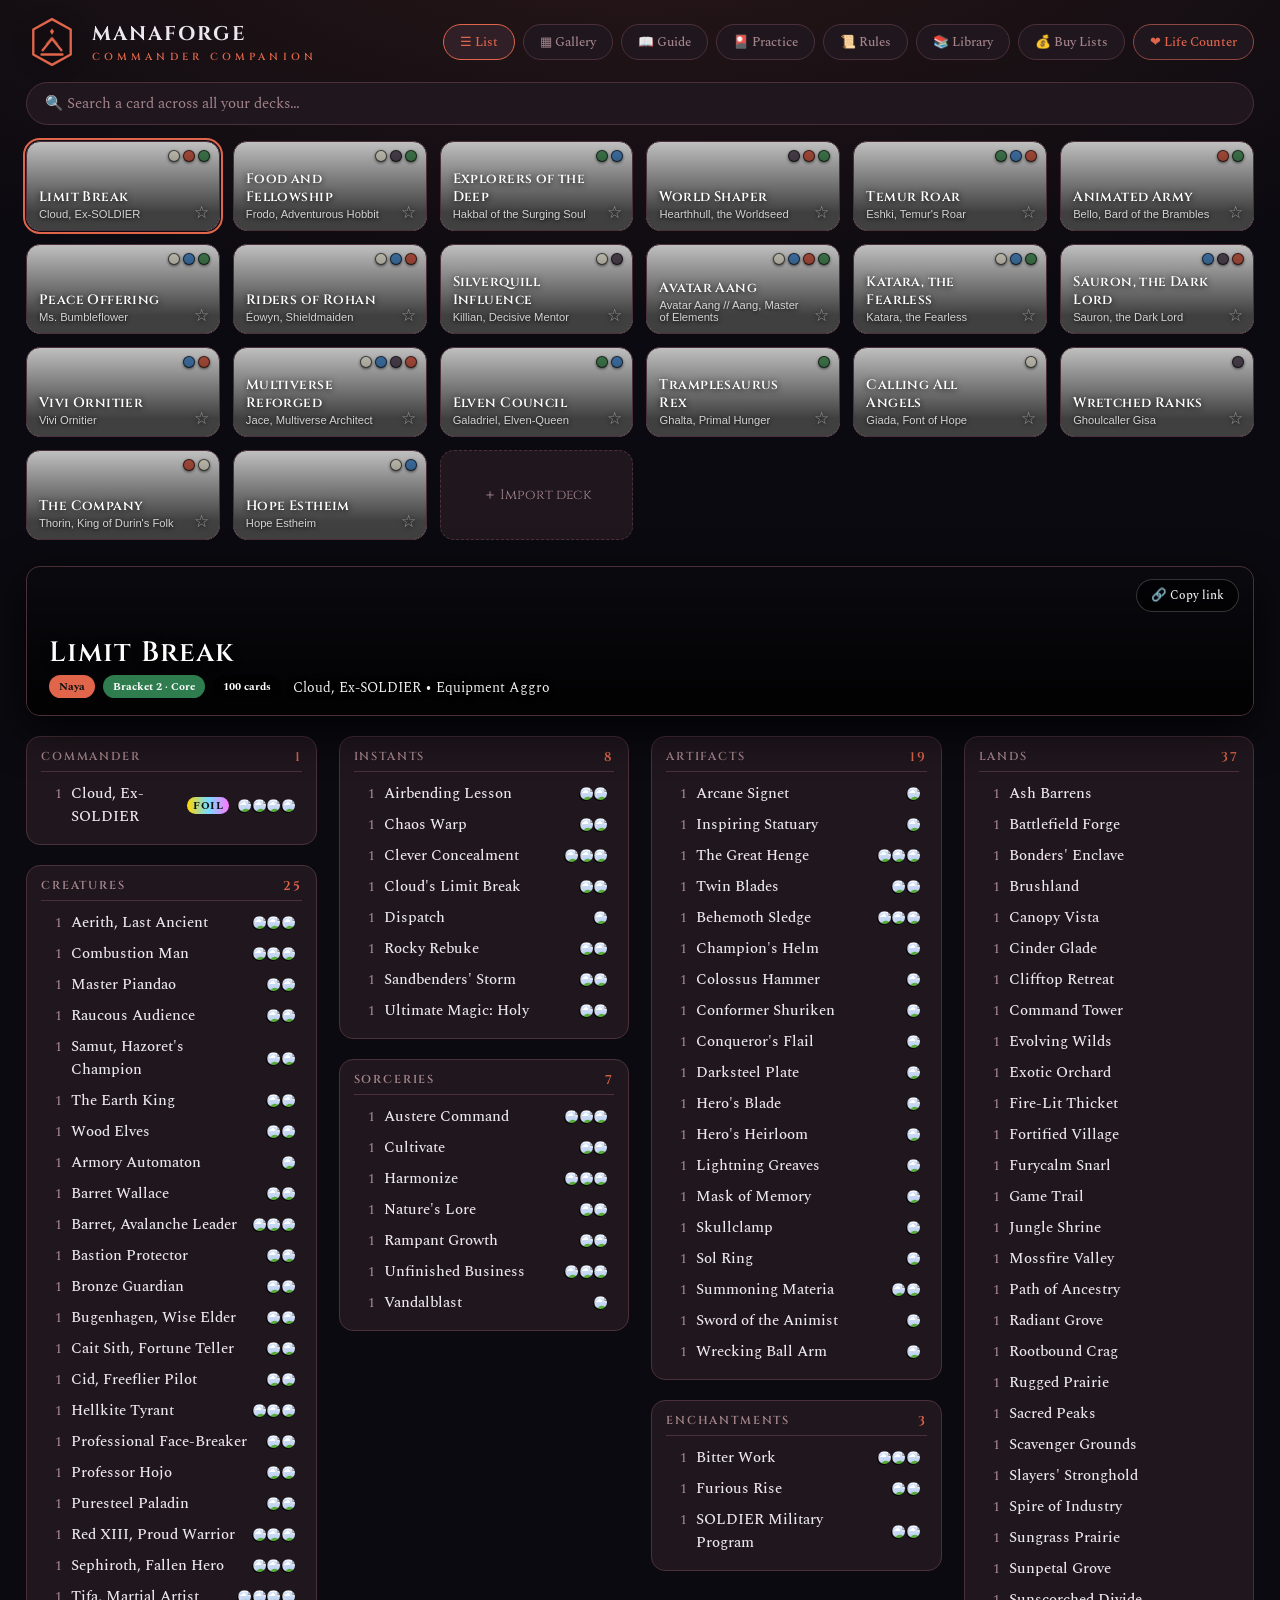
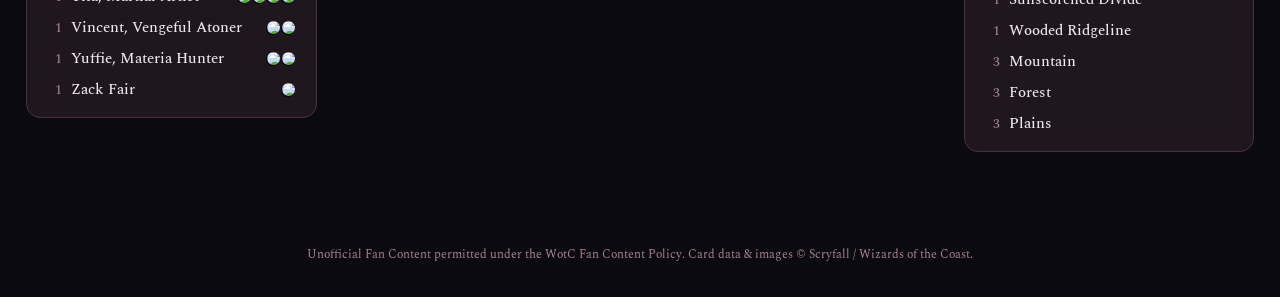
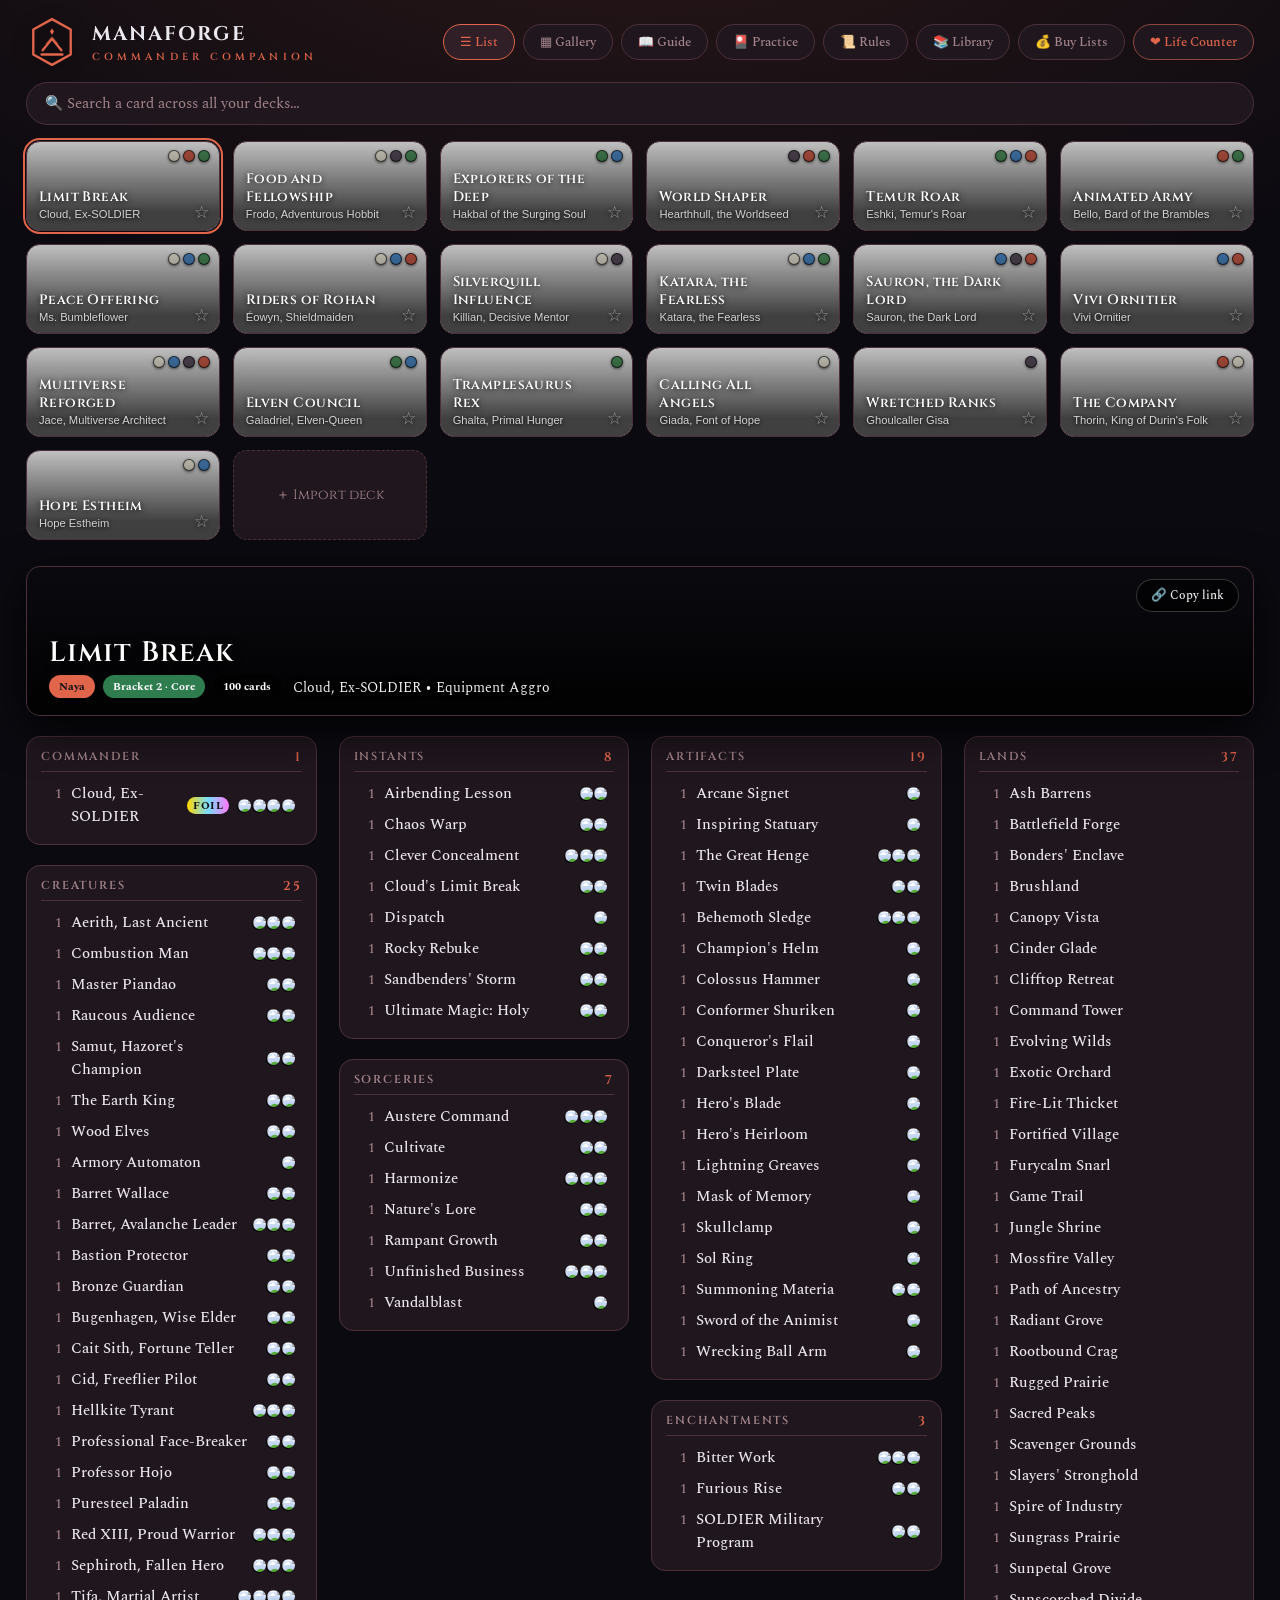
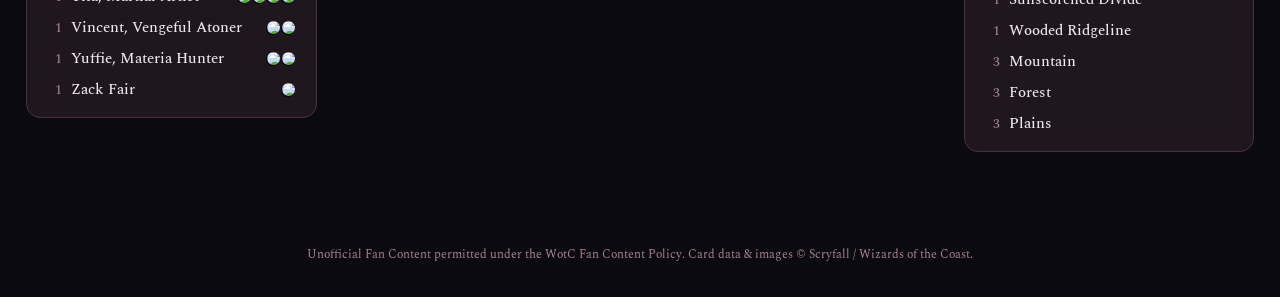
